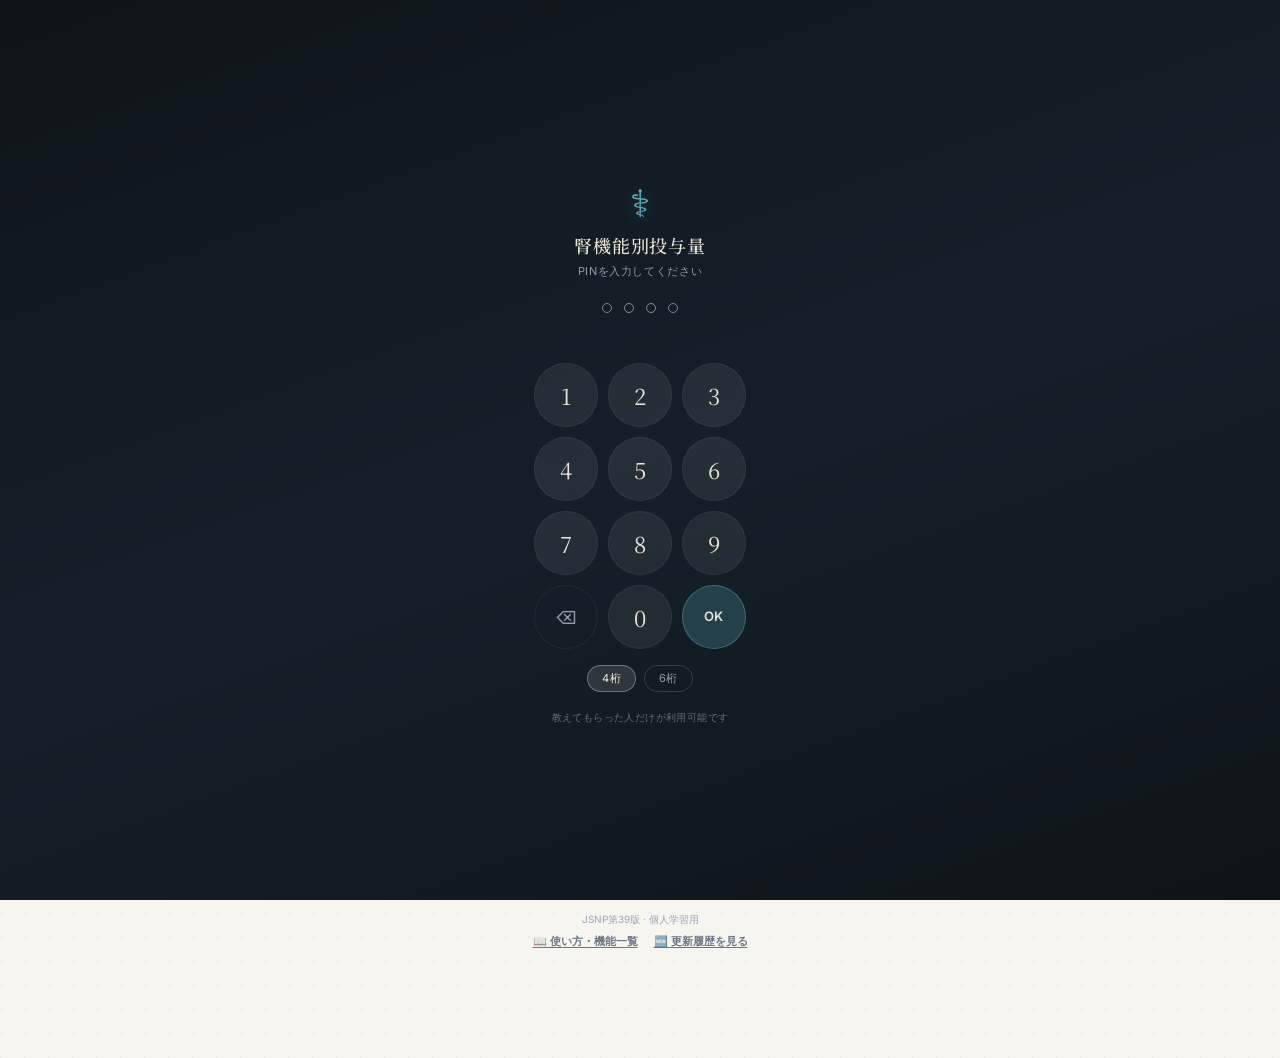
==== index.html @ df16baba "Add files via upload" ====
<!DOCTYPE html>
<html lang="ja">
<head>
<meta charset="UTF-8">
<meta name="viewport" content="width=device-width, initial-scale=1.0, viewport-fit=cover">
<meta name="robots" content="noindex, nofollow, noarchive">
<meta name="theme-color" content="#1e6b78">
<meta name="apple-mobile-web-app-capable" content="yes">
<meta name="apple-mobile-web-app-status-bar-style" content="default">
<meta name="apple-mobile-web-app-title" content="腎機能投与量">
<link rel="manifest" href="manifest.json">
<link rel="apple-touch-icon" href="icon-192.png">
<title>腎機能別投与量 — JSNP第39版</title>
<link rel="preconnect" href="https://fonts.googleapis.com">
<link rel="preconnect" href="https://fonts.gstatic.com" crossorigin>
<link href="https://fonts.googleapis.com/css2?family=Noto+Serif+JP:wght@500;600&family=Inter:wght@400;500;600;700&family=JetBrains+Mono:wght@500;600&display=swap" rel="stylesheet">
<style>
/* =============================================
   腎機能別投与量チェッカー
   "Clinical Precision" — 静謐さと情報密度の両立
   ============================================= */

/* ===== Design Tokens ===== */
:root {
  /* ベース色: ink-on-paper */
  --bg: #f7f5f0;          /* warm paper */
  --bg-elev: #ffffff;
  --bg-sunken: #efece5;
  --ink: #14181f;         /* near-black, slightly warm */
  --ink-2: #3a4250;
  --ink-3: #6c7686;
  --ink-4: #9aa3b1;
  --rule: #e3ddd0;        /* hairline */
  --rule-2: #d0c9b8;

  /* Brand: muted teal (medical, calm) */
  --brand: #1e6b78;
  --brand-2: #145660;
  --brand-soft: #e3eef0;
  --brand-tint: #f0f7f8;

  /* Status colors: clinical, color-blind safe */
  --ok: #2d6a4f;          /* deep green */
  --ok-bg: #e8f0eb;
  --ok-rule: #b5cdc0;

  --cau: #b8651c;         /* burnt amber */
  --cau-bg: #fbf0e1;
  --cau-rule: #e8c89b;

  --war: #a83232;         /* deep red */
  --war-bg: #f7e5e2;
  --war-rule: #e0a8a0;

  --proh: #6a1a1a;        /* oxblood */
  --proh-bg: #efd9d6;
  --proh-rule: #c98a82;

  --dial: #4a3470;        /* deep violet */
  --dial-bg: #ebe4f2;
  --dial-rule: #b9a8d2;

  /* Typography */
  --font-display: 'Noto Serif JP', 'Times New Roman', serif;
  --font-body: 'Inter', 'Hiragino Sans', 'Yu Gothic UI', system-ui, sans-serif;
  --font-mono: 'JetBrains Mono', 'SF Mono', Menlo, monospace;

  /* Geometry */
  --r-sm: 4px;
  --r: 6px;
  --r-lg: 10px;
  --shadow-1: 0 1px 0 rgba(20,24,31,.04), 0 1px 2px rgba(20,24,31,.06);
  --shadow-2: 0 2px 4px rgba(20,24,31,.06), 0 4px 12px rgba(20,24,31,.08);
  --shadow-pop: 0 8px 28px rgba(20,24,31,.18);

  /* Motion */
  --ease: cubic-bezier(.2,.7,.2,1);
}

/* ダークモード: 自動(OS追従) または手動(data-theme="dark") */
/* "Clinical Dark" - 深いネイビーベースに信頼感のあるシアンアクセント */
@media (prefers-color-scheme: dark) {
  :root:not([data-theme="light"]) {
    --bg: #0B1220;          /* 深いネイビー（集中できる背景） */
    --bg-elev: #121A2B;     /* カード背景 */
    --bg-sunken: #070D18;   /* より深い沈み込み */
    --ink: #E8ECF4;         /* 主要テキスト */
    --ink-2: #B8C0D0;       /* セカンダリテキスト */
    --ink-3: #6B7280;       /* ヒント・補足 */
    --ink-4: #4A5160;       /* 極弱テキスト */
    --rule: #1E2638;        /* 罫線 */
    --rule-2: #2A3447;      /* やや強い罫線 */

    /* アクセント: 信頼感のあるシアン */
    --brand: #00D4FF;
    --brand-2: #5EE0FF;
    --brand-soft: #0E3340;
    --brand-tint: #0B2230;

    /* ステータスカラー: スクショ準拠 */
    --ok: #34D399;          --ok-bg: #0F2820;     --ok-rule: #1F4A38;
    --cau: #F5A623;         --cau-bg: #2A1F0C;    --cau-rule: #5A3F18;
    --war: #FF6B6B;         --war-bg: #2A1316;    --war-rule: #5A2A2E;
    --proh: #FF4D4D;        --proh-bg: #2A0E11;   --proh-rule: #5A1F23;
    --dial: #A78BFA;        --dial-bg: #1F1A30;   --dial-rule: #3F3460;
  }
}
/* 手動ダークモード (OS設定を上書き) */
:root[data-theme="dark"] {
  --bg: #0B1220;
  --bg-elev: #121A2B;
  --bg-sunken: #070D18;
  --ink: #E8ECF4;
  --ink-2: #B8C0D0;
  --ink-3: #6B7280;
  --ink-4: #4A5160;
  --rule: #1E2638;
  --rule-2: #2A3447;
  --brand: #00D4FF;
  --brand-2: #5EE0FF;
  --brand-soft: #0E3340;
  --brand-tint: #0B2230;
  --ok: #34D399;          --ok-bg: #0F2820;     --ok-rule: #1F4A38;
  --cau: #F5A623;         --cau-bg: #2A1F0C;    --cau-rule: #5A3F18;
  --war: #FF6B6B;         --war-bg: #2A1316;    --war-rule: #5A2A2E;
  --proh: #FF4D4D;        --proh-bg: #2A0E11;   --proh-rule: #5A1F23;
  --dial: #A78BFA;        --dial-bg: #1F1A30;   --dial-rule: #3F3460;
}

/* ===== Reset + Base ===== */
*, *::before, *::after { box-sizing: border-box; }
* { margin: 0; padding: 0; }

html, body {
  background: var(--bg);
  color: var(--ink);
  font-family: var(--font-body);
  font-size: 14px;
  line-height: 1.5;
  font-feature-settings: 'palt' 1, 'kern' 1, 'liga' 1;
  -webkit-font-smoothing: antialiased;
  -moz-osx-font-smoothing: grayscale;
}

body {
  min-height: 100vh;
  /* subtle paper texture */
  background-image:
    radial-gradient(circle at 1px 1px, rgba(20,24,31,.03) 1px, transparent 0);
  background-size: 24px 24px;
}

button, input, select, textarea {
  font: inherit;
  color: inherit;
}

button { cursor: pointer; background: none; border: none; }

input[type=number]::-webkit-outer-spin-button,
input[type=number]::-webkit-inner-spin-button { -webkit-appearance: none; margin: 0; }
input[type=number] { -moz-appearance: textfield; }

::selection { background: var(--brand); color: #fff; }

/* ===== Layout ===== */
.app {
  max-width: 720px;
  margin: 0 auto;
  padding: 0 16px 80px;
}

/* ===== Usage stats ===== */
.usage-content {
  display: flex;
  flex-direction: column;
  gap: 12px;
}
.usage-intro {
  font-size: 13px;
  color: var(--ink-2);
  line-height: 1.6;
}
.usage-privacy {
  background: var(--brand-tint);
  border: 1px solid var(--brand-soft);
  border-radius: var(--r);
  padding: 10px 14px;
  font-size: 12px;
  color: var(--ink-2);
  line-height: 1.6;
}
.usage-privacy strong {
  display: block;
  font-size: 12px;
  color: var(--brand-2);
  margin-bottom: 4px;
}
.usage-privacy ul {
  margin: 0;
  padding-left: 18px;
}
.usage-privacy li {
  margin: 1px 0;
}
.usage-stats {
  display: grid;
  grid-template-columns: repeat(3, 1fr);
  gap: 8px;
  background: var(--bg-sunken);
  border-radius: var(--r);
  padding: 10px;
}
.usage-stat {
  text-align: center;
}
.usage-stat-num {
  font-family: var(--font-display);
  font-size: 22px;
  font-weight: 600;
  color: var(--brand);
  font-variant-numeric: tabular-nums;
}
.usage-stat-lb {
  font-size: 10px;
  color: var(--ink-3);
  letter-spacing: 0.04em;
  text-transform: uppercase;
  margin-top: 2px;
}
.usage-section-title {
  font-size: 11px;
  font-weight: 600;
  letter-spacing: 0.06em;
  text-transform: uppercase;
  color: var(--ink-3);
  margin-top: 4px;
  margin-bottom: 4px;
}
.usage-list {
  display: flex;
  flex-direction: column;
  gap: 4px;
}
.usage-item {
  display: flex;
  align-items: center;
  gap: 10px;
  padding: 7px 10px;
  background: var(--bg-elev);
  border: 1px solid var(--rule);
  border-radius: var(--r-sm);
  cursor: pointer;
  transition: background .12s;
}
.usage-item:hover { background: var(--brand-tint); }
.usage-rank {
  font-family: var(--font-mono);
  font-size: 11px;
  font-weight: 700;
  color: var(--ink-3);
  width: 18px;
  text-align: right;
}
.usage-bar-wrap { flex: 1; min-width: 0; }
.usage-name {
  font-size: 12.5px;
  font-weight: 600;
  color: var(--ink);
}
.usage-bar {
  margin-top: 3px;
  height: 4px;
  background: var(--bg-sunken);
  border-radius: 2px;
  overflow: hidden;
}
.usage-bar-fill {
  height: 100%;
  background: var(--brand);
  border-radius: 2px;
  transition: width .3s var(--ease);
}
.usage-count {
  font-family: var(--font-mono);
  font-variant-numeric: tabular-nums;
  font-size: 11.5px;
  font-weight: 700;
  color: var(--brand);
  min-width: 24px;
  text-align: right;
}
.usage-actions {
  display: flex;
  gap: 8px;
  margin-top: 8px;
}

/* ===== Initial splash (PWA起動時の白フラッシュ防止) ===== */
.splash {
  position: fixed; inset: 0;
  z-index: 8000;
  background: var(--bg);
  display: flex;
  align-items: center;
  justify-content: center;
  opacity: 1;
  transition: opacity .4s ease, visibility 0s linear .4s;
}
.splash[data-hidden="true"] {
  opacity: 0;
  visibility: hidden;
  pointer-events: none;
}
.splash-mark {
  width: 56px; height: 56px;
  border-radius: 50%;
  background: var(--brand);
  position: relative;
  animation: splashPulse 1.2s ease-in-out infinite;
}
.splash-mark::before, .splash-mark::after {
  content: '';
  position: absolute;
  background: #fff;
  border-radius: 4px;
}
.splash-mark::before {
  width: 6px; height: 28px;
  top: 14px; left: 25px;
}
.splash-mark::after {
  width: 28px; height: 6px;
  top: 25px; left: 14px;
}
@keyframes splashPulse {
  0%, 100% { transform: scale(1); opacity: .9; }
  50% { transform: scale(1.06); opacity: 1; }
}

/* ===== PIN Lock Screen ===== */
.pin-overlay {
  position: fixed; inset: 0;
  z-index: 9999;
  display: none;
  align-items: center;
  justify-content: center;
  padding: 20px;
  background: linear-gradient(160deg, #0d1419 0%, #142028 50%, #0d1419 100%);
}

.pin-overlay[style*="flex"] { display: flex !important; }

.pin-card {
  width: 100%;
  max-width: 360px;
  display: flex;
  flex-direction: column;
  align-items: center;
  gap: 0;
  padding: 28px 20px 20px;
}

.pin-mark {
  font-size: 38px;
  color: #5dadbb;
  margin-bottom: 10px;
  line-height: 1;
  filter: drop-shadow(0 2px 8px rgba(93,173,187,.3));
}

.pin-title {
  font-family: 'Noto Serif JP', serif;
  font-size: 18px;
  font-weight: 500;
  color: #ebe6da;
  letter-spacing: 0.04em;
  margin: 0;
}

.pin-sub {
  font-size: 11px;
  color: #8e9ca5;
  letter-spacing: 0.06em;
  margin: 4px 0 24px;
  text-align: center;
}

.pin-dots {
  display: flex;
  gap: 12px;
  margin-bottom: 16px;
  min-height: 14px;
}
.pin-dot {
  width: 10px;
  height: 10px;
  border-radius: 50%;
  border: 1.5px solid rgba(255,255,255,.45);
  background: transparent;
  transition: background .12s, border-color .12s;
}
.pin-dot.filled {
  background: #5dadbb;
  border-color: #5dadbb;
  box-shadow: 0 0 6px rgba(93,173,187,.5);
}

.pin-err {
  color: #e08070;
  font-size: 11px;
  height: 16px;
  margin-bottom: 14px;
  text-align: center;
  letter-spacing: 0.02em;
}

.pin-keypad {
  display: grid;
  grid-template-columns: repeat(3, 64px);
  gap: 10px;
  margin-bottom: 16px;
}
.pin-key {
  width: 64px;
  height: 64px;
  border-radius: 50%;
  background: rgba(255,255,255,.07);
  color: #ebe6da;
  font-family: 'Noto Serif JP', serif;
  font-size: 22px;
  font-weight: 400;
  border: 1px solid rgba(255,255,255,.06);
  transition: all .1s ease;
  -webkit-tap-highlight-color: transparent;
  cursor: pointer;
}
.pin-key:hover { background: rgba(255,255,255,.12); }
.pin-key:active {
  background: rgba(93,173,187,.3);
  transform: scale(.94);
}
.pin-key--util {
  font-family: 'Inter', system-ui;
  font-size: 18px;
  background: transparent;
  color: #8e9ca5;
}
.pin-key--ok {
  font-family: 'Inter', system-ui;
  font-size: 13px;
  font-weight: 600;
  letter-spacing: 0.06em;
  background: rgba(93,173,187,.25);
  color: #ebe6da;
  border-color: rgba(93,173,187,.4);
}
.pin-key--ok:hover { background: rgba(93,173,187,.4); }

.pin-len-row {
  display: flex;
  gap: 8px;
  margin-bottom: 18px;
}
.pin-len-btn {
  background: transparent;
  border: 1px solid rgba(255,255,255,.15);
  color: #8e9ca5;
  font-size: 11px;
  padding: 4px 14px;
  border-radius: 99px;
  cursor: pointer;
  transition: all .12s;
  letter-spacing: 0.04em;
}
.pin-len-btn[data-active="true"] {
  background: rgba(255,255,255,.12);
  color: #ebe6da;
  border-color: rgba(255,255,255,.3);
}

.pin-hint {
  font-size: 10px;
  color: #62707a;
  text-align: center;
  letter-spacing: 0.04em;
  margin: 0;
}

@keyframes pinShake {
  0%,100% { transform: translateX(0); }
  20%,60% { transform: translateX(-7px); }
  40%,80% { transform: translateX(7px); }
}
.pin-dots.shake { animation: pinShake .4s ease; }

/* ===== Header ===== */
.app-header {
  position: sticky; top: 0; z-index: 100;
  background: var(--bg);
  border-bottom: 1px solid var(--rule);
  padding: 14px 16px 12px;
  margin-bottom: 0;
  backdrop-filter: saturate(1.2) blur(8px);
  -webkit-backdrop-filter: saturate(1.2) blur(8px);
  background: color-mix(in srgb, var(--bg) 85%, transparent);
}
.app-header-inner {
  max-width: 720px; margin: 0 auto;
  display: flex; align-items: baseline; justify-content: space-between;
  gap: 12px; flex-wrap: wrap;
}
.app-title {
  font-family: var(--font-display);
  font-weight: 600;
  font-size: 17px;
  letter-spacing: 0.01em;
  color: var(--ink);
  display: flex; align-items: baseline; gap: 8px;
}
.app-title::before {
  content: '';
  display: inline-block;
  width: 6px; height: 6px;
  background: var(--brand);
  border-radius: 50%;
  align-self: center;
  flex-shrink: 0;
}
.app-meta {
  font-size: 11px;
  color: var(--ink-3);
  font-variant-numeric: tabular-nums;
  letter-spacing: 0.02em;
}

/* ===== Header tools (theme, menu) ===== */
.header-tools {
  display: flex;
  align-items: center;
  gap: 6px;
}
.tool-btn {
  width: 32px;
  height: 32px;
  border-radius: 50%;
  background: transparent;
  border: 1px solid var(--rule-2);
  color: var(--ink-2);
  font-size: 14px;
  display: flex;
  align-items: center;
  justify-content: center;
  cursor: pointer;
  transition: all .15s var(--ease);
  font-feature-settings: 'liga' 0;
}
.tool-btn:hover {
  background: var(--bg-elev);
  border-color: var(--ink-3);
  color: var(--ink);
}
.tool-btn[aria-label]::after {
  content: attr(data-label);
  position: absolute;
  bottom: -22px;
  background: var(--ink);
  color: var(--bg);
  font-size: 10px;
  padding: 2px 6px;
  border-radius: 3px;
  white-space: nowrap;
  opacity: 0;
  pointer-events: none;
  transition: opacity .15s;
}

/* ===== Section ===== */
section { margin-top: 16px; }
.section-label {
  font-size: 10px;
  font-weight: 600;
  letter-spacing: 0.14em;
  color: var(--ink-3);
  text-transform: uppercase;
  margin-bottom: 8px;
  display: flex; align-items: center; gap: 8px;
  justify-content: space-between;
}
.section-label > span:first-child {
  display: flex; align-items: center; gap: 8px;
}
.section-label > span:first-child::before {
  content: '';
  flex-shrink: 0;
  display: inline-block;
  width: 14px; height: 1px;
  background: var(--ink-3);
}

/* 単純な span ではなく直接テキストを表示する section-label への対応 */
.section-label::before {
  content: '';
  flex-shrink: 0;
  display: inline-block;
  width: 14px; height: 1px;
  background: var(--ink-3);
}

/* 「複数まとめて選択」ボタン (section-label内) */
.bulk-btn {
  margin-left: auto;
  font-size: 11px;
  font-weight: 500;
  color: var(--brand-2);
  background: var(--brand-tint);
  border: 1px solid var(--brand-soft);
  padding: 4px 12px;
  border-radius: 99px;
  letter-spacing: 0.02em;
  cursor: pointer;
  transition: all .12s;
  text-transform: none;
}
.bulk-btn:hover {
  background: var(--brand-soft);
  border-color: var(--brand);
}
/* span を入れた場合は wrapper の擬似要素を使うので親の擬似要素を抑制 */
.section-label:has(> span)::before {
  display: none;
}

.bulk-btn {
  font-size: 10px;
  font-weight: 600;
  letter-spacing: 0.04em;
  color: var(--brand);
  padding: 4px 10px;
  border: 1px solid var(--brand);
  border-radius: 99px;
  background: transparent;
  cursor: pointer;
  text-transform: none;
  transition: all .12s;
}
.bulk-btn:hover {
  background: var(--brand);
  color: var(--bg-elev);
}

/* ===== Bulk match modal content ===== */
.bulk-content { display: flex; flex-direction: column; gap: 12px; }
.bulk-textarea {
  width: 100%;
  min-height: 120px;
  padding: 10px 12px;
  background: var(--bg-elev);
  border: 1.5px solid var(--rule-2);
  border-radius: var(--r);
  font-size: 16px;
  font-family: var(--font-body);
  color: var(--ink);
  resize: vertical;
  line-height: 1.6;
}
.bulk-textarea:focus {
  outline: none;
  border-color: var(--brand);
  box-shadow: 0 0 0 3px var(--brand-soft);
}
.bulk-hint {
  font-size: 11px;
  color: var(--ink-3);
  line-height: 1.5;
}
.bulk-result {
  display: flex; flex-direction: column; gap: 8px;
}
.bulk-section-title {
  font-size: 10px;
  font-weight: 600;
  letter-spacing: 0.06em;
  text-transform: uppercase;
  margin-bottom: 4px;
}
.bulk-matched-list, .bulk-unmatched-list {
  display: flex; flex-wrap: wrap; gap: 6px;
}
.bulk-match-chip {
  display: inline-flex; align-items: center; gap: 6px;
  padding: 4px 10px;
  border-radius: 99px;
  font-size: 12px;
  background: var(--ok-bg);
  color: var(--ok);
  border: 1px solid var(--ok-rule);
}
.bulk-match-chip-source {
  font-size: 9.5px;
  opacity: .6;
  margin-left: 4px;
  font-style: italic;
}
.bulk-unmatch-chip {
  padding: 4px 10px;
  font-size: 12px;
  background: var(--war-bg);
  color: var(--war);
  border: 1px solid var(--war-rule);
  border-radius: 99px;
}

/* Ambiguous (複数候補) */
.bulk-ambiguous-list {
  display: flex;
  flex-direction: column;
  gap: 8px;
}
.bulk-ambig-item {
  background: var(--cau-bg);
  border: 1px solid var(--cau-rule);
  border-radius: var(--r);
  padding: 8px 10px;
}
.bulk-ambig-source {
  font-size: 11px;
  font-weight: 600;
  color: var(--cau);
  margin-bottom: 6px;
  letter-spacing: 0.02em;
}
.bulk-ambig-options {
  display: flex;
  flex-wrap: wrap;
  gap: 5px;
}
.bulk-ambig-btn {
  padding: 4px 10px;
  font-size: 11.5px;
  background: var(--bg-elev);
  border: 1px solid var(--rule-2);
  border-radius: 99px;
  color: var(--ink);
  cursor: pointer;
  transition: all .12s;
  font-weight: 500;
}
.bulk-ambig-btn:hover {
  border-color: var(--brand);
  color: var(--brand);
}
.bulk-ambig-btn.is-active {
  background: var(--brand);
  color: var(--bg-elev);
  border-color: var(--brand);
  font-weight: 600;
}
.bulk-ambig-skip {
  color: var(--ink-3);
  font-style: italic;
}
.bulk-actions {
  display: flex; gap: 8px;
  margin-top: 8px;
  flex-wrap: wrap;
}
.bulk-action-btn {
  flex: 1;
  min-width: 100px;
  padding: 9px 12px;
  font-size: 12px;
  font-weight: 600;
  border-radius: 99px;
  cursor: pointer;
  letter-spacing: 0.04em;
  border: 1px solid;
  transition: all .12s;
}
.bulk-action-btn--primary {
  background: var(--brand);
  border-color: var(--brand);
  color: var(--bg-elev);
}
.bulk-action-btn--primary:hover { background: var(--brand-2); }
.bulk-action-btn--primary:disabled {
  opacity: .4; cursor: not-allowed;
}
.bulk-action-btn--secondary {
  background: transparent;
  border-color: var(--rule-2);
  color: var(--ink-2);
}
.bulk-action-btn--secondary:hover {
  border-color: var(--ink); color: var(--ink);
}

/* ===== Card ===== */
.card {
  background: var(--bg-elev);
  border: 1px solid var(--rule);
  border-radius: var(--r-lg);
  box-shadow: var(--shadow-1);
}

/* ===== Input panel ===== */
.input-panel { padding: 0; }
.input-tabs {
  display: flex;
  border-bottom: 1px solid var(--rule);
}
.input-tab {
  flex: 1;
  padding: 11px 12px;
  font-size: 12px;
  font-weight: 500;
  color: var(--ink-3);
  border-bottom: 2px solid transparent;
  transition: color .15s var(--ease), border-color .15s var(--ease);
  letter-spacing: 0.02em;
}
.input-tab[aria-selected="true"] {
  color: var(--brand);
  border-bottom-color: var(--brand);
  font-weight: 600;
}
.input-body { padding: 14px 14px 12px; }

.field-grid {
  display: grid;
  grid-template-columns: repeat(3, 1fr);
  gap: 8px 10px;
}
.field-grid--2 { grid-template-columns: 1fr 1fr; }

.field { display: flex; flex-direction: column; gap: 4px; }
.field-label {
  font-size: 10px;
  font-weight: 600;
  letter-spacing: 0.06em;
  color: var(--ink-3);
  text-transform: uppercase;
}
.field-input, .field-select {
  width: 100%;
  padding: 9px 10px;
  background: var(--bg-elev);
  border: 1px solid var(--rule-2);
  border-radius: var(--r);
  font-size: 16px;
  font-variant-numeric: tabular-nums;
  font-family: var(--font-mono);
  color: var(--ink);
  transition: border-color .15s var(--ease), box-shadow .15s var(--ease);
}
.field-select { font-family: var(--font-body); font-size: 16px; }
.field-input:focus, .field-select:focus {
  outline: none;
  border-color: var(--brand);
  box-shadow: 0 0 0 3px var(--brand-soft);
}
.field-input:invalid:not(:placeholder-shown) {
  border-color: var(--war-rule);
}
.field-error {
  font-size: 10px;
  color: var(--war);
  margin-top: 2px;
  font-variant-numeric: tabular-nums;
}

/* Formula picker */
.formula-row {
  display: flex; gap: 6px;
  margin-top: 10px;
}
.formula-btn {
  flex: 1;
  padding: 7px 8px;
  font-size: 11px;
  font-weight: 500;
  color: var(--ink-3);
  border: 1px solid var(--rule-2);
  border-radius: var(--r);
  background: var(--bg-elev);
  transition: all .15s var(--ease);
  letter-spacing: 0.02em;
}
.formula-btn[aria-selected="true"] {
  background: var(--ink);
  border-color: var(--ink);
  color: var(--bg-elev);
  font-weight: 600;
}

.reset-btn {
  width: 100%;
  margin-top: 10px;
  padding: 7px;
  font-size: 11px;
  color: var(--ink-3);
  border: 1px dashed var(--rule-2);
  border-radius: var(--r);
  background: transparent;
  transition: color .15s, border-color .15s;
  letter-spacing: 0.04em;
}
.reset-btn:hover { color: var(--ink); border-color: var(--ink-3); }

/* ===== Result display ===== */
.result-grid {
  display: grid;
  grid-template-columns: 1fr 1fr;
  gap: 10px;
  margin-top: 14px;
}
.result-cell {
  border: 1px solid var(--rule);
  border-radius: var(--r-lg);
  padding: 12px 14px;
  background: var(--bg-elev);
  position: relative;
  overflow: hidden;
}
.result-cell--egfr { border-left: 3px solid var(--brand); }
.result-cell--ccr  { border-left: 3px solid var(--ok); }

.result-label {
  font-size: 10px;
  font-weight: 600;
  letter-spacing: 0.1em;
  color: var(--ink-3);
  text-transform: uppercase;
  display: flex; align-items: baseline; justify-content: space-between;
  gap: 8px;
}
.result-formula {
  font-size: 9px;
  font-weight: 400;
  color: var(--ink-4);
  letter-spacing: 0;
  text-transform: none;
  font-variant: small-caps;
}
.result-value {
  font-family: var(--font-display);
  font-size: 36px;
  font-weight: 500;
  color: var(--ink);
  line-height: 1.05;
  margin-top: 4px;
  font-variant-numeric: tabular-nums;
  font-feature-settings: 'tnum' 1;
}
.result-unit {
  font-size: 10px;
  color: var(--ink-3);
  font-variant-numeric: tabular-nums;
  margin-top: 1px;
}
.result-stage {
  display: inline-block;
  margin-top: 6px;
  padding: 2px 8px;
  font-size: 11px;
  font-weight: 600;
  letter-spacing: 0.04em;
  background: var(--ink);
  color: var(--bg-elev);
  border-radius: 99px;
}
.result-cell--egfr .result-stage { background: var(--brand); }
.result-cell--ccr  .result-stage { background: var(--ok); }
.result-individualized {
  font-size: 10px;
  color: var(--ink-2);
  margin-top: 6px;
  border-top: 1px dashed var(--rule);
  padding-top: 4px;
}
.result-individualized strong {
  font-family: var(--font-mono);
  font-weight: 600;
  font-variant-numeric: tabular-nums;
}

.result-note {
  font-size: 10px;
  color: var(--ink-3);
  margin-top: 8px;
  padding: 6px 8px;
  background: var(--bg-sunken);
  border-radius: var(--r-sm);
  line-height: 1.5;
}

/* ===== Status bar (sticky summary) ===== */
.status-bar {
  position: sticky;
  top: 56px;
  z-index: 90;
  background: var(--ink);
  color: var(--bg-elev);
  border-radius: var(--r-lg);
  border: 1px solid transparent;
  padding: 10px 14px;
  margin: 12px 0;
  display: flex; align-items: center; justify-content: space-between;
  gap: 12px;
  box-shadow: var(--shadow-2);
}

/* ステータスバー：ダークでは --ink が明色になり白帯化するため、独自に指定 */
@media (prefers-color-scheme: dark) {
  :root:not([data-theme="light"]) .status-bar {
    background: var(--bg-elev);
    color: var(--ink);
    border-color: var(--rule-2);
    box-shadow: 0 4px 20px rgba(0, 0, 0, .35);
  }
  :root:not([data-theme="light"]) .status-num { color: var(--brand); }
  :root:not([data-theme="light"]) .status-stage {
    background: var(--brand-soft);
    color: var(--brand-2);
  }
}
:root[data-theme="dark"] .status-bar {
  background: var(--bg-elev);
  color: var(--ink);
  border-color: var(--rule-2);
  box-shadow: 0 4px 20px rgba(0, 0, 0, .35);
}
:root[data-theme="dark"] .status-num { color: var(--brand); }
:root[data-theme="dark"] .status-stage {
  background: var(--brand-soft);
  color: var(--brand-2);
}

.status-bar[hidden] { display: none; }
.status-values { display: flex; gap: 18px; align-items: baseline; }
.status-cell { display: flex; flex-direction: column; gap: 2px; }
.status-label {
  font-size: 9px;
  letter-spacing: 0.1em;
  text-transform: uppercase;
  opacity: .65;
}
.status-num {
  font-family: var(--font-display);
  font-size: 22px;
  font-weight: 500;
  font-variant-numeric: tabular-nums;
  line-height: 1;
}
.status-num--sm { font-size: 16px; opacity: .92; }
.status-stage {
  background: rgba(255,255,255,.16);
  padding: 4px 10px;
  border-radius: 99px;
  font-size: 11px;
  font-weight: 600;
  letter-spacing: 0.04em;
}

/* ===== Selection bar ===== */
.selection-bar {
  background: var(--brand-tint);
  border: 1px solid var(--brand-soft);
  border-radius: var(--r-lg);
  padding: 10px 12px;
  margin: 12px 0;
}
.selection-bar[hidden] { display: none; }
.selection-head {
  display: flex; align-items: center; justify-content: space-between;
  margin-bottom: 8px;
}
.selection-title {
  font-size: 11px;
  font-weight: 600;
  letter-spacing: 0.06em;
  text-transform: uppercase;
  color: var(--brand-2);
}
.selection-count {
  font-family: var(--font-mono);
  font-variant-numeric: tabular-nums;
  font-size: 11px;
  font-weight: 400;
  opacity: .7;
}
.btn-clear {
  font-size: 11px;
  color: var(--ink-3);
  padding: 3px 10px;
  border: 1px solid var(--rule-2);
  border-radius: 99px;
  transition: all .15s;
}
.btn-clear:hover { border-color: var(--ink); color: var(--ink); }

/* 選択中のステータス別集計 (#17) */
.sel-summary {
  display: flex;
  flex-wrap: wrap;
  gap: 5px;
  margin-bottom: 8px;
  padding: 6px 8px;
  background: var(--bg-elev);
  border: 1px solid var(--brand-soft);
  border-radius: var(--r);
}
.sel-summary[hidden] { display: none; }
.sel-summary-item {
  font-size: 10.5px;
  padding: 2px 8px;
}
.chips {
  display: flex; flex-wrap: wrap; gap: 6px;
}
.chip {
  display: inline-flex; align-items: center; gap: 6px;
  padding: 5px 10px 5px 12px;
  background: var(--bg-elev);
  border: 1px solid var(--brand-soft);
  border-radius: 99px;
  font-size: 12px;
  color: var(--brand-2);
  font-weight: 500;
  transition: all .15s;
}
.chip:hover { background: var(--brand-soft); }
.chip-x {
  font-size: 14px; line-height: 1;
  color: var(--ink-3);
  margin-left: 2px;
}

/* ===== Search ===== */
.search-wrap {
  position: sticky; top: 56px;
  z-index: 80;
  margin: 14px 0 12px;
  /* sticky時に背景透ける問題対策: 背景色を確保 */
  background: var(--bg);
  padding: 6px 0;
}
.search-bar {
  position: relative;
}
.search-icon {
  position: absolute;
  left: 16px; top: 50%;
  transform: translateY(-50%);
  color: var(--ink-2);
  pointer-events: none;
  font-size: 16px;
  font-weight: 700;
}
.search-input {
  width: 100%;
  padding: 12px 40px 12px 42px;
  background: var(--bg-elev);
  border: 1.5px solid var(--ink-3);
  border-radius: 99px;
  font-size: 16px;
  font-weight: 500;
  color: var(--ink);
  box-shadow: 0 1px 3px rgba(20,24,31,.08);
  transition: all .15s var(--ease);
}
.search-input::placeholder {
  color: var(--ink-3);
  font-weight: 400;
}
.search-input:hover {
  border-color: var(--ink-2);
}
.search-input:focus {
  outline: none;
  border-color: var(--brand);
  border-width: 2px;
  padding: 11.5px 39.5px 11.5px 41.5px;
  box-shadow: 0 0 0 4px var(--brand-soft), 0 1px 3px rgba(20,24,31,.08);
}
.search-clear {
  position: absolute;
  right: 12px; top: 50%;
  transform: translateY(-50%);
  width: 24px; height: 24px;
  border-radius: 50%;
  background: var(--ink-3);
  color: #fff;
  display: none;
  align-items: center; justify-content: center;
  font-size: 12px;
  font-weight: 700;
  line-height: 1;
  cursor: pointer;
  transition: background .12s;
}
.search-clear:hover {
  background: var(--ink);
}
.search-clear[data-visible="true"] { display: flex; }

.suggest-list {
  position: absolute;
  top: 100%; left: 0; right: 0;
  margin-top: 4px;
  background: var(--bg-elev);
  border: 1px solid var(--rule);
  border-radius: var(--r-lg);
  box-shadow: var(--shadow-pop);
  max-height: 320px;
  overflow-y: auto;
  z-index: 100;
  display: none;
}
.suggest-list[data-visible="true"] { display: block; }
.suggest-hint {
  padding: 8px 14px;
  font-size: 10px;
  color: var(--ink-3);
  background: var(--bg-sunken);
  letter-spacing: 0.04em;
  text-transform: uppercase;
  border-bottom: 1px solid var(--rule);
}
.suggest-item {
  padding: 10px 14px;
  border-bottom: 1px solid var(--rule);
  display: flex; align-items: center; justify-content: space-between;
  gap: 10px;
  cursor: pointer;
  transition: background .12s;
}
.suggest-item:last-child { border-bottom: none; }
.suggest-item:hover, .suggest-item:focus-visible {
  background: var(--brand-tint);
  outline: none;
}
.suggest-item-main { flex: 1; min-width: 0; }
.suggest-name {
  font-size: 14px;
  font-weight: 600;
  color: var(--ink);
}
.suggest-meta {
  font-size: 10px;
  color: var(--ink-3);
  margin-top: 2px;
  white-space: nowrap; overflow: hidden; text-overflow: ellipsis;
}
.suggest-cat-dot {
  width: 8px;
  height: 8px;
  border-radius: 50%;
  flex-shrink: 0;
  margin-top: 7px;
  margin-left: 0;
  align-self: flex-start;
}
.suggest-item[aria-selected="true"]::before {
  content: '✓';
  color: var(--brand);
  font-weight: 700;
  margin-right: 4px;
}

/* ===== Legend ===== */
.legend {
  background: var(--bg-elev);
  border: 1px solid var(--rule);
  border-radius: var(--r-lg);
  padding: 9px 12px;
  margin-bottom: 12px;
  display: flex; flex-wrap: wrap;
  gap: 4px 12px;
  align-items: center;
}
.legend-label {
  font-size: 10px;
  font-weight: 600;
  letter-spacing: 0.08em;
  text-transform: uppercase;
  color: var(--ink-3);
  margin-right: 6px;
}
.legend-item {
  display: flex; align-items: center; gap: 5px;
  font-size: 10px;
  color: var(--ink-2);
}
.legend-dot {
  width: 9px; height: 9px;
  border-radius: 2px;
  flex-shrink: 0;
  border: 1px solid;
}
.legend-dot--ok    { background: var(--ok-bg);   border-color: var(--ok); }
.legend-dot--cau   { background: var(--cau-bg);  border-color: var(--cau); }
.legend-dot--war   { background: var(--war-bg);  border-color: var(--war); }
.legend-dot--proh  { background: var(--proh-bg); border-color: var(--proh); }
.legend-dot--dial  { background: var(--dial-bg); border-color: var(--dial); }

/* ===== Status badge ===== */
.badge {
  display: inline-block;
  padding: 3px 8px;
  font-size: 11px;
  font-weight: 600;
  border-radius: 4px;
  letter-spacing: 0.02em;
  white-space: nowrap;
  border: 1px solid;
  font-variant-numeric: tabular-nums;
  line-height: 1.3;
}
.b-ok    { background: var(--ok-bg);   color: var(--ok);   border-color: var(--ok-rule); }
.b-cau   { background: var(--cau-bg);  color: var(--cau);  border-color: var(--cau-rule); }
.b-war   { background: var(--war-bg);  color: var(--war);  border-color: var(--war-rule); }
.b-proh  { background: var(--proh-bg); color: var(--proh); border-color: var(--proh-rule); }
.b-dial  { background: var(--dial-bg); color: var(--dial); border-color: var(--dial-rule); }
.b-none  { background: var(--bg-sunken); color: var(--ink-3); border-color: var(--rule-2); }

/* Status icon (アクセシビリティ: 色覚異常対応) */
.badge::before {
  display: inline-block;
  margin-right: 4px;
  font-weight: 700;
  font-family: var(--font-mono);
  font-size: 10px;
  letter-spacing: 0;
  opacity: .7;
}
.b-ok::before    { content: '●'; }
.b-cau::before   { content: '◐'; }
.b-war::before   { content: '▲'; }
.b-proh::before  { content: '✕'; }
.b-dial::before  { content: '◆'; }
.b-none::before  { content: '–'; opacity: .4; }

/* metric tag */
.mtag {
  display: inline-block;
  font-size: 9px;
  font-weight: 700;
  letter-spacing: 0.04em;
  padding: 1px 5px;
  border-radius: 3px;
  vertical-align: middle;
  margin-left: 6px;
  font-variant: small-caps;
}
.mtag-e { background: var(--brand-soft); color: var(--brand); }
.mtag-c { background: var(--ok-bg);      color: var(--ok); }

/* ===== Comparison table ===== */
.compare-panel {
  background: var(--bg-elev);
  border: 1px solid var(--rule);
  border-radius: var(--r-lg);
  margin-bottom: 14px;
  overflow: hidden;
  box-shadow: var(--shadow-1);
}
.compare-panel[hidden] { display: none; }
.compare-head {
  background: var(--brand);
  color: #fff;
  padding: 10px 14px;
  display: flex; align-items: baseline; justify-content: space-between;
  gap: 8px;
}
/* ダークモードではアクセントが明色になるため文字を暗く */
@media (prefers-color-scheme: dark) {
  :root:not([data-theme="light"]) .compare-head { color: #04121a; }
}
:root[data-theme="dark"] .compare-head { color: #04121a; }
.compare-title {
  font-family: var(--font-display);
  font-size: 14px;
  font-weight: 500;
  letter-spacing: 0.02em;
}
.compare-hint {
  font-size: 10px;
  opacity: .6;
  font-weight: 400;
}
.compare-scroll {
  overflow-x: auto;
  -webkit-overflow-scrolling: touch;
  scrollbar-width: thin;
}
.compare-table {
  width: 100%;
  min-width: 360px;
  border-collapse: collapse;
  font-size: 11px;
}
.compare-table thead th {
  background: var(--bg-sunken);
  color: var(--ink);
  padding: 8px 8px 10px;
  border: 1px solid var(--rule);
  border-top: none;
  font-weight: 600;
  font-size: 10px;
  white-space: nowrap;
  vertical-align: top;
  position: sticky; top: 0;
  z-index: 1;
}
.compare-table thead th:first-child { width: 80px; }
.drug-th-name {
  font-size: 12px;
  font-weight: 700;
  color: var(--brand-2);
  line-height: 1.25;
  cursor: pointer;
  text-decoration: underline dotted var(--brand-2);
  text-underline-offset: 3px;
}
.drug-th-brand {
  font-size: 10px;
  font-weight: 500;
  color: var(--ink-2);
  margin-top: 2px;
  line-height: 1.3;
  letter-spacing: 0;
  font-feature-settings: 'palt' 1;
  /* 併売は折返し可、ただし「・」前後では切らない */
  word-break: keep-all;
  overflow-wrap: break-word;
}
.drug-th-cls {
  font-size: 9px;
  font-weight: 400;
  color: var(--ink-3);
  margin-top: 2px;
  letter-spacing: 0;
}
.drug-th-actions {
  margin-top: 4px;
  display: flex; gap: 4px; justify-content: center;
}
.drug-th-action {
  font-size: 9px;
  color: var(--ink-3);
  padding: 1px 6px;
  border: 1px solid var(--rule-2);
  border-radius: 99px;
  cursor: pointer;
  transition: all .12s;
}
.drug-th-action:hover { color: var(--war); border-color: var(--war-rule); }

.compare-table tbody td {
  padding: 6px 7px;
  border: 1px solid var(--rule);
  text-align: center;
  vertical-align: middle;
  transition: background-color .25s var(--ease), box-shadow .25s var(--ease);
}
.compare-table tbody td:first-child {
  font-weight: 600;
  font-family: var(--font-mono);
  font-variant-numeric: tabular-nums;
  text-align: left;
  background: var(--bg-sunken);
  font-size: 11px;
  white-space: nowrap;
  letter-spacing: 0;
}
.compare-table tbody tr.is-current td {
  background: #e0ecfa;
  box-shadow: inset 0 1.5px 0 #1e3a8a, inset 0 -1.5px 0 #1e3a8a;
  font-weight: 600;
}
.compare-table tbody tr.is-current td:first-child {
  background: #1e3a8a;
  color: #fff;
  box-shadow: inset 0 1.5px 0 #15296b, inset 0 -1.5px 0 #15296b;
  letter-spacing: 0.04em;
}
.compare-table tbody tr.is-current td:first-child::before {
  content: '▶ ';
  font-size: 10px;
  font-weight: 700;
}
/* バッジ自体は色を変えず、わずかに浮かせる */
.compare-table tbody tr.is-current .badge {
  box-shadow: 0 1px 2px rgba(0,0,0,.1);
}

@media (prefers-color-scheme: dark) {
  :root:not([data-theme="light"]) .compare-table tbody tr.is-current td {
    background: #1a2540;
    box-shadow: inset 0 1.5px 0 #5a78c8, inset 0 -1.5px 0 #5a78c8;
  }
  :root:not([data-theme="light"]) .compare-table tbody tr.is-current td:first-child {
    background: #3b5cb8;
    color: #fff;
  }
}
:root[data-theme="dark"] .compare-table tbody tr.is-current td {
  background: #1a2540;
  box-shadow: inset 0 1.5px 0 #5a78c8, inset 0 -1.5px 0 #5a78c8;
}
:root[data-theme="dark"] .compare-table tbody tr.is-current td:first-child {
  background: #3b5cb8;
  color: #fff;
}

.compare-note {
  padding: 8px 14px;
  font-size: 10px;
  color: var(--ink-3);
  background: var(--bg-sunken);
  border-top: 1px solid var(--rule);
  line-height: 1.6;
}

/* ===== Drug card ===== */
.drug-list { display: flex; flex-direction: column; gap: 6px; }
.cat-heading {
  font-size: 11px;
  font-weight: 600;
  letter-spacing: 0.06em;
  color: var(--ink-2);
  padding: 14px 0 6px;
  display: flex; align-items: center; justify-content: space-between;
  border-bottom: 1px solid var(--rule);
  margin-bottom: 6px;
  cursor: pointer;
}
.cat-heading-action {
  font-size: 10px;
  font-weight: 400;
  color: var(--brand);
  letter-spacing: 0.02em;
}

.drug-card {
  background: var(--bg-elev);
  border: 1px solid var(--rule);
  border-radius: var(--r-lg);
  overflow: hidden;
  transition: border-color .15s var(--ease);
}
.drug-card[data-selected="true"] {
  border-color: var(--brand);
  box-shadow: 0 0 0 1px var(--brand);
}

.drug-card-head {
  padding: 11px 13px;
  display: flex; align-items: flex-start; gap: 10px;
  cursor: pointer;
  -webkit-tap-highlight-color: transparent;
  transition: background .1s;
}
.drug-card-head:hover { background: var(--bg-sunken); }
.drug-card-head:focus-visible {
  outline: 2px solid var(--brand);
  outline-offset: -2px;
}

.drug-check {
  width: 20px; height: 20px;
  border-radius: 4px;
  border: 1.5px solid var(--rule-2);
  display: flex; align-items: center; justify-content: center;
  flex-shrink: 0;
  margin-top: 2px;
  background: var(--bg-elev);
  color: var(--bg-elev);
  font-size: 12px;
  font-weight: 700;
  transition: all .15s var(--ease);
}
.drug-card[data-selected="true"] .drug-check {
  background: var(--brand);
  border-color: var(--brand);
}

.drug-info { flex: 1; min-width: 0; }
.drug-name {
  font-size: 14px;
  font-weight: 600;
  color: var(--ink);
  letter-spacing: 0;
  display: flex; align-items: baseline; flex-wrap: wrap;
}
.drug-meta {
  font-size: 10.5px;
  color: var(--ink-3);
  margin-top: 2px;
  letter-spacing: 0;
  line-height: 1.4;
}
.drug-status { flex-shrink: 0; align-self: center; }
.drug-chevron {
  flex-shrink: 0;
  align-self: center;
  font-size: 10px;
  color: var(--ink-3);
  transition: transform .2s var(--ease);
}
.drug-card[data-open="true"] .drug-chevron { transform: rotate(180deg); }

.drug-card-body {
  border-top: 1px solid var(--rule);
  background: var(--bg-sunken);
  padding: 12px 14px;
  display: none;
}
.drug-card[data-open="true"] .drug-card-body { display: block; }

.dose-current {
  background: var(--bg-elev);
  border: 1px solid var(--rule);
  border-left: 3px solid var(--brand);
  border-radius: var(--r);
  padding: 9px 12px;
  font-size: 12.5px;
  line-height: 1.6;
  margin-bottom: 10px;
}
.dose-current-label {
  font-size: 10px;
  font-weight: 600;
  letter-spacing: 0.08em;
  text-transform: uppercase;
  color: var(--brand);
  margin-bottom: 3px;
  display: block;
}

.dose-table {
  width: 100%;
  border-collapse: collapse;
  font-size: 11.5px;
  background: var(--bg-elev);
  border-radius: var(--r);
  overflow: hidden;
  border: 1px solid var(--rule);
}
.dose-table thead th {
  background: var(--bg-sunken);
  color: var(--ink-2);
  padding: 6px 8px;
  font-size: 10px;
  font-weight: 600;
  letter-spacing: 0.04em;
  text-transform: uppercase;
  text-align: left;
  border-bottom: 1px solid var(--rule);
}
.dose-table tbody td {
  padding: 6px 8px;
  border-top: 1px solid var(--rule);
  vertical-align: middle;
  transition: background-color .25s var(--ease), box-shadow .25s var(--ease);
}
.dose-table tbody td:first-child {
  font-family: var(--font-mono);
  font-variant-numeric: tabular-nums;
  font-weight: 600;
  white-space: nowrap;
  width: 90px;
  font-size: 11px;
  letter-spacing: 0;
}
.dose-table tr.is-current td {
  background: #e0ecfa;
  font-weight: 600;
  box-shadow: inset 0 1.5px 0 #1e3a8a, inset 0 -1.5px 0 #1e3a8a;
}
.dose-table tr.is-current td:first-child {
  background: #1e3a8a;
  color: #fff;
}
.dose-table tr.is-current td:first-child::after {
  content: ' ◀';
  color: #fff;
  font-weight: 700;
}
@media (prefers-color-scheme: dark) {
  :root:not([data-theme="light"]) .dose-table tr.is-current td {
    background: #1a2540;
    box-shadow: inset 0 1.5px 0 #5a78c8, inset 0 -1.5px 0 #5a78c8;
  }
  :root:not([data-theme="light"]) .dose-table tr.is-current td:first-child {
    background: #3b5cb8;
    color: #fff;
  }
}
:root[data-theme="dark"] .dose-table tr.is-current td {
  background: #1a2540;
  box-shadow: inset 0 1.5px 0 #5a78c8, inset 0 -1.5px 0 #5a78c8;
}
:root[data-theme="dark"] .dose-table tr.is-current td:first-child {
  background: #3b5cb8;
  color: #fff;
}

.drug-note {
  font-size: 11px;
  color: var(--ink-2);
  margin-top: 8px;
  padding-left: 14px;
  border-left: 2px solid var(--rule-2);
  line-height: 1.6;
}
.drug-note strong { color: var(--ink); }

.drug-source {
  font-size: 9.5px;
  color: var(--ink-4);
  margin-top: 6px;
  font-style: italic;
  letter-spacing: 0.02em;
}

/* ===== In-app browser hint banner ===== */
.inapp-banner {
  position: fixed;
  bottom: 0; left: 0; right: 0;
  z-index: 800;
  background: var(--ink);
  color: var(--bg);
  padding: 12px 14px;
  display: flex;
  gap: 10px;
  align-items: flex-start;
  box-shadow: 0 -4px 16px rgba(0,0,0,.25);
  animation: slideUp .25s var(--ease);
}
@keyframes slideUp {
  from { transform: translateY(100%); }
  to { transform: translateY(0); }
}
.inapp-banner-body { flex: 1; min-width: 0; }
.inapp-banner-title {
  font-size: 12px;
  font-weight: 700;
  margin-bottom: 3px;
  letter-spacing: 0.02em;
}
.inapp-banner-text {
  font-size: 11px;
  line-height: 1.55;
  opacity: .85;
}
.inapp-banner-close {
  background: rgba(255,255,255,.16);
  color: var(--bg);
  border: none;
  width: 28px; height: 28px;
  border-radius: 50%;
  font-size: 13px;
  font-weight: 700;
  cursor: pointer;
  flex-shrink: 0;
  display: flex;
  align-items: center;
  justify-content: center;
}
.inapp-banner-close:hover { background: rgba(255,255,255,.28); }

/* ===== Safety alerts ===== */
.safety-panel {
  background: var(--bg-elev);
  border: 1px solid var(--war-rule);
  border-radius: var(--r-lg);
  margin-bottom: 12px;
  overflow: hidden;
}
.safety-panel-head {
  background: var(--war);
  color: #fff;
  padding: 9px 14px;
  font-size: 12px;
  font-weight: 700;
  letter-spacing: 0.04em;
}
.safety-panel-body {
  padding: 10px;
  display: flex;
  flex-direction: column;
  gap: 8px;
}
.safety-alert {
  padding: 10px 12px;
  border-radius: var(--r);
  border: 1px solid;
}
.safety-alert--high {
  background: var(--proh-bg);
  border-color: var(--proh-rule);
}
.safety-alert--medium {
  background: var(--cau-bg);
  border-color: var(--cau-rule);
}
.safety-alert-title {
  font-size: 12.5px;
  font-weight: 700;
  margin-bottom: 4px;
}
.safety-alert--high .safety-alert-title { color: var(--proh); }
.safety-alert--medium .safety-alert-title { color: var(--cau); }
.safety-alert-body {
  font-size: 11.5px;
  line-height: 1.55;
  color: var(--ink);
}
.safety-alert-meta {
  font-size: 10.5px;
  color: var(--ink-2);
  margin-top: 4px;
  font-weight: 500;
  letter-spacing: 0.02em;
}
.safety-alert-note {
  font-size: 10.5px;
  color: var(--ink-3);
  margin-top: 3px;
  font-style: italic;
}

.safety-highrisk {
  background: var(--bg-sunken);
  border: 1px solid var(--rule);
  border-radius: var(--r);
  padding: 0;
}
.safety-highrisk > summary {
  padding: 8px 12px;
  font-size: 11px;
  font-weight: 600;
  cursor: pointer;
  color: var(--ink-2);
  letter-spacing: 0.02em;
  list-style: none;
}
.safety-highrisk > summary::before {
  content: '▶ ';
  font-size: 9px;
  margin-right: 4px;
  color: var(--ink-3);
}
.safety-highrisk[open] > summary::before { content: '▼ '; }
.safety-highrisk-body {
  padding: 0 12px 10px;
  display: flex;
  flex-direction: column;
  gap: 6px;
}
.safety-highrisk-item {
  background: var(--bg-elev);
  border: 1px solid var(--rule);
  border-radius: var(--r-sm);
  padding: 6px 10px;
}
.safety-highrisk-name {
  font-size: 12px;
  font-weight: 600;
  display: flex;
  align-items: center;
  gap: 6px;
}
.safety-tier {
  display: inline-block;
  padding: 1px 6px;
  border-radius: 3px;
  font-size: 9px;
  font-weight: 700;
  letter-spacing: 0.04em;
}
.safety-tier--high {
  background: var(--proh-bg);
  color: var(--proh);
}
.safety-tier--medium {
  background: var(--cau-bg);
  color: var(--cau);
}
.safety-highrisk-reason {
  font-size: 10.5px;
  color: var(--ink-2);
  margin-top: 2px;
  line-height: 1.5;
}

/* ===== AUC visualization ===== */
.auc-block {
  margin-top: 10px;
  padding: 10px 12px;
  background: var(--bg-elev);
  border: 1px solid var(--rule);
  border-radius: var(--r);
}
.auc-block-title {
  font-size: 11px;
  font-weight: 700;
  color: var(--ink-2);
  margin-bottom: 8px;
  letter-spacing: 0.02em;
  display: flex;
  align-items: center;
  justify-content: space-between;
}
.auc-max {
  font-family: var(--font-mono);
  font-size: 10.5px;
  color: var(--war);
  font-variant-numeric: tabular-nums;
}
.auc-block-list {
  display: flex;
  flex-direction: column;
  gap: 4px;
}
.auc-bar {
  position: relative;
  display: flex;
  align-items: center;
  height: 18px;
  background: var(--bg-sunken);
  border-radius: var(--r-sm);
  overflow: hidden;
}
.auc-bar-fill {
  display: block;
  height: 100%;
  border-radius: var(--r-sm);
  transition: width .3s var(--ease);
}
.auc-bar-label {
  position: absolute;
  right: 8px;
  font-family: var(--font-mono);
  font-size: 10.5px;
  font-weight: 700;
  color: var(--ink);
  font-variant-numeric: tabular-nums;
}
.auc-block-hint {
  font-size: 10px;
  color: var(--ink-3);
  margin-top: 6px;
  line-height: 1.5;
  font-style: italic;
}

/* ===== Drug detail nav (modal上部) ===== */
.detail-nav {
  display: flex;
  gap: 6px;
  margin-bottom: 10px;
}
.detail-nav-btn {
  flex: 1;
  padding: 8px 10px;
  font-size: 11.5px;
  font-weight: 600;
  border: 1px solid var(--rule-2);
  border-radius: var(--r);
  background: var(--bg-elev);
  color: var(--ink);
  cursor: pointer;
  transition: all .12s;
  letter-spacing: 0.02em;
  text-align: center;
}
.detail-nav-btn:hover {
  border-color: var(--brand);
  color: var(--brand);
}
.detail-nav-btn.is-selected {
  background: var(--brand);
  color: var(--bg-elev);
  border-color: var(--brand);
}

/* Warning factors */
.wf-block {
  margin-top: 8px;
  padding: 9px 12px;
  background: var(--cau-bg);
  border: 1px solid var(--cau-rule);
  border-left: 3px solid var(--cau);
  border-radius: var(--r);
}
.wf-title {
  font-size: 11px;
  font-weight: 700;
  color: var(--cau);
  margin-bottom: 4px;
}
.wf-list {
  margin: 0; padding-left: 16px;
  font-size: 11px; color: var(--ink-2);
  line-height: 1.6;
}

/* Alternative suggestions */
.alt-suggest {
  margin-top: 10px;
  padding: 10px 12px;
  background: var(--bg-elev);
  border: 1px solid var(--cau-rule);
  border-radius: var(--r);
}
.alt-suggest-head {
  font-size: 11px;
  font-weight: 700;
  color: var(--cau);
  margin-bottom: 6px;
  letter-spacing: 0.02em;
}
.alt-chips { display: flex; flex-wrap: wrap; gap: 6px; }
.alt-chip {
  display: inline-flex; align-items: center; gap: 6px;
  padding: 4px 10px;
  background: var(--bg-sunken);
  border: 1px solid var(--rule-2);
  border-radius: 99px;
  font-size: 11.5px;
  font-weight: 500;
  color: var(--ink);
  cursor: pointer;
  transition: all .12s;
}
.alt-chip:hover { background: var(--brand-soft); border-color: var(--brand); }
.alt-chip .badge {
  font-size: 9px;
  padding: 1px 5px;
  border: none;
}

/* ===== Group browser ===== */
.group-browser {
  margin-top: 24px;
  padding: 14px;
  background: var(--bg-elev);
  border: 1px solid var(--rule);
  border-radius: var(--r-lg);
}
.group-buttons {
  display: grid;
  grid-template-columns: repeat(4, 1fr);
  gap: 7px;
}
@media (max-width: 340px) {
  .group-buttons { grid-template-columns: repeat(3, 1fr); }
}
.group-btn {
  display: flex;
  flex-direction: column;
  align-items: center;
  justify-content: center;
  gap: 2px;
  padding: 9px 4px 7px;
  background: var(--bg-sunken);
  border: 1px solid var(--rule);
  border-radius: 10px;
  transition: all .15s var(--ease);
  font-weight: 600;
  font-size: 11px;
  min-height: 64px;
  cursor: pointer;
  position: relative;
  overflow: hidden;
}
.group-btn::before {
  content: '';
  position: absolute;
  top: 0; left: 0; right: 0;
  height: 2px;
  background: currentColor;
  opacity: 0.7;
}
.group-btn:hover {
  transform: translateY(-1px);
  border-color: currentColor;
  box-shadow: 0 4px 10px rgba(0,0,0,.15);
}
.group-btn-icon {
  font-size: 19px;
  line-height: 1;
  filter: drop-shadow(0 0 6px currentColor);
  opacity: 0.95;
}
.group-btn-label {
  font-size: 11px;
  font-weight: 600;
  color: var(--ink);
  letter-spacing: 0;
  text-align: center;
  line-height: 1.2;
}
.group-btn-count {
  font-family: var(--font-mono);
  font-variant-numeric: tabular-nums;
  font-size: 10px;
  font-weight: 700;
  padding: 0px 6px;
  background: rgba(0, 0, 0, 0.08);
  color: currentColor;
  border-radius: 99px;
  letter-spacing: 0;
  opacity: 0.85;
  margin-top: 2px;
}
@media (prefers-color-scheme: dark) {
  :root:not([data-theme="light"]) .group-btn-count {
    background: rgba(255, 255, 255, 0.10);
    color: #fff;
    opacity: 1;
  }
  :root:not([data-theme="light"]) .group-btn-label { color: #fff; }
}
:root[data-theme="dark"] .group-btn-count {
  background: rgba(255, 255, 255, 0.10);
  color: #fff;
  opacity: 1;
}
:root[data-theme="dark"] .group-btn-label { color: #fff; }
.group-btn[aria-expanded="true"] {
  border-color: currentColor;
  background: var(--brand-tint);
  transform: translateY(-1px);
  box-shadow: 0 4px 14px rgba(0,212,255,.25);
}
:root[data-theme="dark"] .group-btn[aria-expanded="true"] {
  background: var(--brand-soft);
}
@media (prefers-color-scheme: dark) {
  :root:not([data-theme="light"]) .group-btn[aria-expanded="true"] {
  background: var(--brand-soft);
}
}
.group-sub-area {
  margin-top: 10px;
  padding: 10px;
  background: var(--bg-sunken);
  border-radius: var(--r);
  border: 1px solid var(--rule);
  display: none;
}
.group-sub-area[data-visible="true"] { display: block; }
.group-sub-head {
  display: flex; align-items: center; justify-content: space-between;
  margin-bottom: 8px;
}
.group-sub-title {
  font-size: 11px;
  font-weight: 700;
  letter-spacing: 0.04em;
}
.group-sub-close {
  font-size: 14px;
  color: var(--ink-3);
  width: 24px; height: 24px;
  border-radius: 50%;
}
.group-sub-close:hover { background: var(--rule); color: var(--ink); }
.group-sub-buttons { display: flex; flex-wrap: wrap; gap: 6px; }

/* ===== Modal ===== */
.modal-overlay {
  position: fixed; inset: 0;
  background: rgba(20,24,31,.5);
  z-index: 900;
  backdrop-filter: blur(4px);
  -webkit-backdrop-filter: blur(4px);
  display: none;
  animation: fadeIn .2s var(--ease);
}
.modal-overlay[data-visible="true"] { display: block; }

.modal-box {
  position: fixed;
  left: 50%; top: 50%;
  transform: translate(-50%, -50%);
  width: min(94vw, 540px);
  max-height: 86vh;
  background: var(--bg-elev);
  border-radius: var(--r-lg);
  z-index: 901;
  box-shadow: var(--shadow-pop);
  overflow: hidden;
  display: none;
  flex-direction: column;
  animation: slideUp .25s var(--ease);
}
.modal-box[data-visible="true"] { display: flex; }
.modal-head {
  background: var(--ink);
  color: var(--bg-elev);
  padding: 12px 16px;
  display: flex; align-items: center; justify-content: space-between;
  flex-shrink: 0;
  gap: 10px;
}
.modal-title {
  font-family: var(--font-display);
  font-size: 15px;
  font-weight: 500;
  letter-spacing: 0.02em;
}
.modal-close {
  background: rgba(255,255,255,.16);
  color: var(--bg-elev);
  font-size: 12px;
  font-weight: 600;
  padding: 4px 12px;
  border-radius: 99px;
  letter-spacing: 0.04em;
}
.modal-close:hover { background: rgba(255,255,255,.28); }
.modal-body {
  padding: 16px;
  overflow-y: auto;
  flex: 1;
}

@keyframes fadeIn {
  from { opacity: 0; }
  to { opacity: 1; }
}
@keyframes slideUp {
  from { transform: translate(-50%, -45%); opacity: 0; }
  to { transform: translate(-50%, -50%); opacity: 1; }
}

/* ===== Toast ===== */
.toast-host {
  position: fixed;
  bottom: 20px; left: 50%;
  transform: translateX(-50%);
  z-index: 1000;
  display: flex; flex-direction: column;
  gap: 8px;
  align-items: center;
  pointer-events: none;
}
.toast {
  background: var(--ink);
  color: var(--bg-elev);
  padding: 10px 16px;
  border-radius: 99px;
  font-size: 13px;
  font-weight: 500;
  box-shadow: var(--shadow-pop);
  animation: toastIn .2s var(--ease);
  pointer-events: auto;
  letter-spacing: 0.02em;
}
@keyframes toastIn {
  from { transform: translateY(8px); opacity: 0; }
  to { transform: translateY(0); opacity: 1; }
}
.toast-out { animation: toastOut .2s var(--ease) forwards; }
@keyframes toastOut {
  to { transform: translateY(8px); opacity: 0; }
}

/* ===== Empty / no-result ===== */
.no-result {
  text-align: center;
  padding: 40px 20px;
  color: var(--ink-3);
  font-size: 13px;
}
.no-result-em {
  font-family: var(--font-display);
  font-size: 18px;
  color: var(--ink-2);
  display: block;
  margin-bottom: 4px;
}

.hint {
  text-align: center;
  padding: 20px 12px;
  color: var(--ink-3);
  font-size: 12px;
}
.hint-em {
  font-family: var(--font-display);
  font-size: 22px;
  color: var(--ink-2);
  display: block;
  margin-bottom: 6px;
  letter-spacing: 0.02em;
}

/* ===== Disclaimer ===== */
.disclaimer {
  margin-top: 28px;
  padding: 12px 14px;
  background: var(--bg-elev);
  border: 1px solid var(--rule);
  border-left: 3px solid var(--cau);
  border-radius: var(--r-lg);
  font-size: 11px;
  color: var(--ink-2);
  line-height: 1.7;
}
.disclaimer strong { color: var(--cau); }

/* ===== Footer ===== */
.app-footer {
  text-align: center;
  margin: 16px 0 24px;
  font-size: 10px;
  color: var(--ink-4);
}
.app-footer button {
  font-size: 11px;
  color: var(--ink-3);
  text-decoration: underline;
  text-underline-offset: 2px;
}

/* ===== Accessibility ===== */
:focus-visible {
  outline: 2px solid var(--brand);
  outline-offset: 2px;
}
.sr-only {
  position: absolute;
  width: 1px; height: 1px;
  padding: 0; margin: -1px;
  overflow: hidden; clip: rect(0,0,0,0);
  white-space: nowrap; border: 0;
}

/* Reduce motion */
@media (prefers-reduced-motion: reduce) {
  *, *::before, *::after {
    animation-duration: 0.01ms !important;
    animation-iteration-count: 1 !important;
    transition-duration: 0.01ms !important;
  }
}

/* ===== Responsive ===== */
@media (max-width: 480px) {
  .field-grid { grid-template-columns: 1fr 1fr; }
  .field-grid .field--span2 { grid-column: span 2; }
  .result-grid { grid-template-columns: 1fr; }
  .status-bar { flex-direction: column; align-items: flex-start; gap: 6px; }
  .app-title { font-size: 15px; }
  .app-meta { font-size: 10px; }
  .result-value { font-size: 30px; }
  .status-num { font-size: 18px; }
}

/* ========================================
   ダークモード強化スタイル (v1.2.0)
   "Clinical Dark" - ネイビーベース + シアンアクセント
   ======================================== */

/* ヘッダのダークモード調整 */
:root[data-theme="dark"] .app-header {
  background: linear-gradient(180deg, var(--bg-elev) 0%, var(--bg) 100%);
  border-bottom: 1px solid var(--rule-2);
  box-shadow: 0 2px 12px rgba(0, 0, 0, 0.3);
}
@media (prefers-color-scheme: dark) {
  :root:not([data-theme="light"]) .app-header {
  background: linear-gradient(180deg, var(--bg-elev) 0%, var(--bg) 100%);
  border-bottom: 1px solid var(--rule-2);
  box-shadow: 0 2px 12px rgba(0, 0, 0, 0.3);
}
}

/* アプリタイトルにシアンの淡い輝き */
:root[data-theme="dark"] .app-title {
  text-shadow: 0 0 20px rgba(0, 212, 255, 0.15);
}
@media (prefers-color-scheme: dark) {
  :root:not([data-theme="light"]) .app-title {
  text-shadow: 0 0 20px rgba(0, 212, 255, 0.15);
}
}

/* カード全般の浮き上がり感 */
:root[data-theme="dark"] .input-card,
:root[data-theme="dark"] .compare-panel,
:root[data-theme="dark"] .selection-bar,
:root[data-theme="dark"] .group-browser {
  box-shadow:
    0 1px 0 rgba(255, 255, 255, 0.04) inset,
    0 4px 20px rgba(0, 0, 0, 0.25);
}
@media (prefers-color-scheme: dark) {
  :root:not([data-theme="light"]) .input-card,
  :root:not([data-theme="light"]) .compare-panel,
  :root:not([data-theme="light"]) .selection-bar,
  :root:not([data-theme="light"]) .group-browser {
  box-shadow:
    0 1px 0 rgba(255, 255, 255, 0.04) inset,
    0 4px 20px rgba(0, 0, 0, 0.25);
}
}

/* 検索バーのアクセント強化 */
:root[data-theme="dark"] .search-input {
  background: var(--bg-sunken);
  border: 1.5px solid var(--rule-2);
  box-shadow: inset 0 1px 3px rgba(0, 0, 0, 0.4);
}
@media (prefers-color-scheme: dark) {
  :root:not([data-theme="light"]) .search-input {
  background: var(--bg-sunken);
  border: 1.5px solid var(--rule-2);
  box-shadow: inset 0 1px 3px rgba(0, 0, 0, 0.4);
}
}
:root[data-theme="dark"] .search-input:focus {
  border-color: var(--brand);
  box-shadow:
    inset 0 1px 3px rgba(0, 0, 0, 0.4),
    0 0 0 3px rgba(0, 212, 255, 0.18),
    0 0 16px rgba(0, 212, 255, 0.15);
}
@media (prefers-color-scheme: dark) {
  :root:not([data-theme="light"]) .search-input:focus {
  border-color: var(--brand);
  box-shadow:
    inset 0 1px 3px rgba(0, 0, 0, 0.4),
    0 0 0 3px rgba(0, 212, 255, 0.18),
    0 0 16px rgba(0, 212, 255, 0.15);
}
}

/* 主要ボタンにシアンの輝き */
:root[data-theme="dark"] .bulk-btn {
  border-color: var(--brand);
  color: var(--brand);
  background: var(--brand-soft);
}
@media (prefers-color-scheme: dark) {
  :root:not([data-theme="light"]) .bulk-btn {
  border-color: var(--brand);
  color: var(--brand);
  background: var(--brand-soft);
}
}
:root[data-theme="dark"] .bulk-btn:hover {
  background: var(--brand);
  color: var(--bg);
  box-shadow: 0 0 16px rgba(0, 212, 255, 0.4);
}
@media (prefers-color-scheme: dark) {
  :root:not([data-theme="light"]) .bulk-btn:hover {
  background: var(--brand);
  color: var(--bg);
  box-shadow: 0 0 16px rgba(0, 212, 255, 0.4);
}
}

/* チップ（選択中薬剤）のダーク調整 */
:root[data-theme="dark"] .chip {
  background: var(--bg-sunken);
  border: 1px solid var(--rule-2);
  color: var(--ink);
}
@media (prefers-color-scheme: dark) {
  :root:not([data-theme="light"]) .chip {
  background: var(--bg-sunken);
  border: 1px solid var(--rule-2);
  color: var(--ink);
}
}
:root[data-theme="dark"] .chip:hover {
  border-color: var(--brand);
  color: var(--brand);
}
@media (prefers-color-scheme: dark) {
  :root:not([data-theme="light"]) .chip:hover {
  border-color: var(--brand);
  color: var(--brand);
}
}

/* サジェスト項目のホバー */
:root[data-theme="dark"] .suggest-item:hover {
  background: var(--brand-soft);
}
@media (prefers-color-scheme: dark) {
  :root:not([data-theme="light"]) .suggest-item:hover {
  background: var(--brand-soft);
}
}

/* 比較表のダーク調整 */
:root[data-theme="dark"] .compare-table thead th {
  background: var(--bg-sunken);
  color: var(--ink-2);
  border-color: var(--rule-2);
}
@media (prefers-color-scheme: dark) {
  :root:not([data-theme="light"]) .compare-table thead th {
  background: var(--bg-sunken);
  color: var(--ink-2);
  border-color: var(--rule-2);
}
}
:root[data-theme="dark"] .compare-table tbody td {
  border-color: var(--rule);
}
@media (prefers-color-scheme: dark) {
  :root:not([data-theme="light"]) .compare-table tbody td {
  border-color: var(--rule);
}
}
:root[data-theme="dark"] .compare-table tbody td:first-child {
  background: var(--bg-sunken);
}
@media (prefers-color-scheme: dark) {
  :root:not([data-theme="light"]) .compare-table tbody td:first-child {
  background: var(--bg-sunken);
}
}

/* 比較表のハイライト行をシアンに */
:root[data-theme="dark"] .compare-table tbody tr.is-current td {
  background: var(--brand-tint) !important;
  box-shadow: inset 0 1.5px 0 var(--brand), inset 0 -1.5px 0 var(--brand);
}
@media (prefers-color-scheme: dark) {
  :root:not([data-theme="light"]) .compare-table tbody tr.is-current td {
  background: var(--brand-tint) !important;
  box-shadow: inset 0 1.5px 0 var(--brand), inset 0 -1.5px 0 var(--brand);
}
}

/* ステータスバッジの輝き */
:root[data-theme="dark"] .badge {
  font-weight: 700;
  text-shadow: 0 0 8px currentColor;
}
@media (prefers-color-scheme: dark) {
  :root:not([data-theme="light"]) .badge {
  font-weight: 700;
  text-shadow: 0 0 8px currentColor;
}
}

/* ツールボタン（テーマ切替・履歴）の調整 */
:root[data-theme="dark"] .tool-btn {
  background: var(--bg-sunken);
  border: 1px solid var(--rule-2);
  color: var(--ink-2);
}
@media (prefers-color-scheme: dark) {
  :root:not([data-theme="light"]) .tool-btn {
  background: var(--bg-sunken);
  border: 1px solid var(--rule-2);
  color: var(--ink-2);
}
}
:root[data-theme="dark"] .tool-btn:hover {
  border-color: var(--brand);
  color: var(--brand);
  box-shadow: 0 0 12px rgba(0, 212, 255, 0.25);
}
@media (prefers-color-scheme: dark) {
  :root:not([data-theme="light"]) .tool-btn:hover {
  border-color: var(--brand);
  color: var(--brand);
  box-shadow: 0 0 12px rgba(0, 212, 255, 0.25);
}
}

/* result-cell (eGFR/CCr表示) のダーク強化 */
:root[data-theme="dark"] .result-cell {
  background: var(--bg-sunken);
  border: 1px solid var(--rule-2);
}
@media (prefers-color-scheme: dark) {
  :root:not([data-theme="light"]) .result-cell {
  background: var(--bg-sunken);
  border: 1px solid var(--rule-2);
}
}
:root[data-theme="dark"] .result-value {
  color: var(--brand);
  text-shadow: 0 0 16px rgba(0, 212, 255, 0.3);
}
@media (prefers-color-scheme: dark) {
  :root:not([data-theme="light"]) .result-value {
  color: var(--brand);
  text-shadow: 0 0 16px rgba(0, 212, 255, 0.3);
}
}

/* モーダルのダーク調整 */
:root[data-theme="dark"] .modal {
  background: var(--bg-elev);
  border: 1px solid var(--rule-2);
  box-shadow: 0 20px 60px rgba(0, 0, 0, 0.5);
}
@media (prefers-color-scheme: dark) {
  :root:not([data-theme="light"]) .modal {
  background: var(--bg-elev);
  border: 1px solid var(--rule-2);
  box-shadow: 0 20px 60px rgba(0, 0, 0, 0.5);
}
}
:root[data-theme="dark"] .modal-header {
  background: var(--bg-sunken);
  border-bottom: 1px solid var(--rule-2);
}
@media (prefers-color-scheme: dark) {
  :root:not([data-theme="light"]) .modal-header {
  background: var(--bg-sunken);
  border-bottom: 1px solid var(--rule-2);
}
}

/* ========================================
   What's New（更新内容ポップアップ） v1.6.0
   ======================================== */
.wn-root { display: none; }
.wn-root[data-visible="true"] { display: block; }

.wn-overlay {
  position: fixed; inset: 0;
  background: rgba(20, 24, 31, .55);
  backdrop-filter: blur(4px);
  -webkit-backdrop-filter: blur(4px);
  z-index: 950;
  animation: fadeIn .2s var(--ease);
}
.wn-box {
  position: fixed;
  left: 50%; top: 50%;
  transform: translate(-50%, -50%);
  width: min(94vw, 560px);
  max-height: 84vh;
  background: var(--bg-elev);
  border: 1px solid var(--rule);
  border-radius: var(--r-lg);
  box-shadow: var(--shadow-pop);
  z-index: 951;
  display: flex;
  flex-direction: column;
  overflow: hidden;
  animation: slideUp .25s var(--ease);
}
.wn-head {
  flex-shrink: 0;
  padding: 14px 16px;
  display: flex; align-items: flex-start; justify-content: space-between; gap: 10px;
  background: linear-gradient(135deg, var(--brand) 0%, var(--brand-2) 100%);
  color: #fff;
}
.wn-eyebrow {
  font-size: 10px;
  font-weight: 700;
  letter-spacing: .12em;
  opacity: .9;
  margin-bottom: 3px;
}
.wn-title {
  font-family: var(--font-display);
  font-size: 17px;
  font-weight: 600;
  letter-spacing: .01em;
  line-height: 1.3;
}
.wn-x {
  flex-shrink: 0;
  background: rgba(255, 255, 255, .2);
  color: #fff;
  font-size: 13px;
  font-weight: 700;
  line-height: 1;
  padding: 6px 10px;
  border: 0;
  border-radius: 99px;
  cursor: pointer;
}
.wn-x:hover { background: rgba(255, 255, 255, .34); }

.wn-body {
  flex: 1;
  overflow-y: auto;
  -webkit-overflow-scrolling: touch;
  padding: 14px 16px 6px;
}

.wn-rel + .wn-rel {
  margin-top: 18px;
  padding-top: 16px;
  border-top: 1px dashed var(--rule-2);
}
.wn-rel-head {
  display: flex; align-items: baseline; gap: 8px;
  margin-bottom: 4px;
}
.wn-ver {
  font-family: var(--font-mono);
  font-size: 12px;
  font-weight: 700;
  color: var(--ink-2);
  background: var(--bg-sunken);
  border: 1px solid var(--rule);
  border-radius: 99px;
  padding: 1px 9px;
}
.wn-ver-new {
  color: #fff;
  background: var(--brand);
  border-color: var(--brand);
}
.wn-date { font-size: 11px; color: var(--ink-4); font-family: var(--font-mono); }
.wn-rel-title {
  font-family: var(--font-display);
  font-size: 14.5px;
  font-weight: 600;
  color: var(--ink);
  line-height: 1.4;
  margin-bottom: 10px;
}

.wn-items { list-style: none; display: flex; flex-direction: column; gap: 9px; }
.wn-item {
  display: flex;
  flex-direction: column;
  gap: 4px;
  padding: 9px 11px;
  background: var(--bg-sunken);
  border: 1px solid var(--rule);
  border-radius: var(--r);
}
.wn-badge {
  align-self: flex-start;
  font-size: 10px;
  font-weight: 700;
  letter-spacing: .03em;
  padding: 2px 8px;
  border-radius: 99px;
  white-space: nowrap;
}
.wn-badge-add  { color: var(--brand); background: var(--brand-soft); }
.wn-badge-data { color: var(--ok);    background: var(--ok-bg); }
.wn-badge-ui   { color: var(--dial);  background: var(--dial-bg); }
.wn-badge-feat { color: var(--cau);   background: var(--cau-bg); }
.wn-badge-fix  { color: var(--ink-3); background: var(--bg-elev); }
.wn-text {
  font-size: 12.5px;
  line-height: 1.65;
  color: var(--ink-2);
}
.wn-text b { color: var(--ink); font-weight: 700; }

.wn-foot {
  flex-shrink: 0;
  display: flex; align-items: center; justify-content: space-between; gap: 10px;
  padding: 11px 16px;
  border-top: 1px solid var(--rule);
  background: var(--bg-elev);
}
.wn-history {
  background: none;
  border: 0;
  color: var(--ink-3);
  font-size: 11.5px;
  font-weight: 600;
  text-decoration: underline;
  text-underline-offset: 3px;
  cursor: pointer;
  padding: 6px 2px;
}
.wn-history:hover { color: var(--brand); }
.wn-history[hidden] { display: none; }
.wn-ok {
  margin-left: auto;
  background: var(--brand);
  color: #fff;
  border: 0;
  border-radius: var(--r);
  font-size: 13px;
  font-weight: 700;
  letter-spacing: .02em;
  padding: 9px 20px;
  cursor: pointer;
}
.wn-ok:hover { background: var(--brand-2); }

/* フッターの「更新履歴」リンク */
.footer-changelog {
  background: none;
  border: 0;
  color: var(--ink-3);
  font-size: 11px;
  font-weight: 600;
  text-decoration: underline;
  text-underline-offset: 3px;
  cursor: pointer;
  padding: 4px 6px;
  margin-top: 2px;
}
.footer-changelog:hover { color: var(--brand); }

/* ダークモード調整 */
@media (prefers-color-scheme: dark) {
  :root:not([data-theme="light"]) .wn-head { color: #04121a; }
  :root:not([data-theme="light"]) .wn-x    { background: rgba(0, 0, 0, .18); color: #04121a; }
  :root:not([data-theme="light"]) .wn-ver-new { color: #04121a; }
  :root:not([data-theme="light"]) .wn-ok   { color: #04121a; }
  :root:not([data-theme="light"]) .wn-box  { box-shadow: 0 20px 60px rgba(0, 0, 0, .6); }
  :root:not([data-theme="light"]) .wn-overlay { background: rgba(0, 0, 0, .62); }
}
:root[data-theme="dark"] .wn-head { color: #04121a; }
:root[data-theme="dark"] .wn-x    { background: rgba(0, 0, 0, .18); color: #04121a; }
:root[data-theme="dark"] .wn-ver-new { color: #04121a; }
:root[data-theme="dark"] .wn-ok   { color: #04121a; }
:root[data-theme="dark"] .wn-box  { box-shadow: 0 20px 60px rgba(0, 0, 0, .6); }
:root[data-theme="dark"] .wn-overlay { background: rgba(0, 0, 0, .62); }

@media (max-width: 400px) {
  .wn-title { font-size: 15.5px; }
  .wn-text  { font-size: 12px; }
  .wn-box   { max-height: 88vh; }
}

/* ========================================
   薬効群ブラウザ：中分類ボタン（テキストのみ） v1.8.0
   ======================================== */
.group-sub-buttons {
  display: grid;
  grid-template-columns: repeat(2, 1fr);
  gap: 6px;
}
@media (max-width: 360px) {
  .group-sub-buttons { grid-template-columns: 1fr; }
}
.group-sub-btn {
  display: flex;
  align-items: center;
  justify-content: space-between;
  gap: 6px;
  width: 100%;
  min-height: 42px;
  padding: 8px 10px 8px 12px;
  background: var(--bg-elev);
  border: 1px solid var(--rule);
  border-left: 3px solid currentColor;
  border-radius: var(--r);
  text-align: left;
  cursor: pointer;
  transition: all .15s var(--ease);
}
.group-sub-btn:hover {
  border-color: currentColor;
  transform: translateX(1px);
  box-shadow: 0 2px 8px rgba(0,0,0,.12);
}
.group-sub-label {
  font-size: 11.5px;
  font-weight: 600;
  color: var(--ink);
  line-height: 1.35;
  letter-spacing: 0;
}
.group-sub-count {
  flex-shrink: 0;
  font-family: var(--font-mono);
  font-variant-numeric: tabular-nums;
  font-size: 10px;
  font-weight: 700;
  color: currentColor;
  background: rgba(0, 0, 0, 0.07);
  border-radius: 99px;
  padding: 1px 7px;
  opacity: .9;
}
@media (prefers-color-scheme: dark) {
  :root:not([data-theme="light"]) .group-sub-btn {
    background: var(--bg-sunken);
    border-color: var(--rule-2);
  }
  :root:not([data-theme="light"]) .group-sub-count {
    background: rgba(255, 255, 255, 0.09);
    color: #fff;
  }
}
:root[data-theme="dark"] .group-sub-btn {
  background: var(--bg-sunken);
  border-color: var(--rule-2);
}
:root[data-theme="dark"] .group-sub-count {
  background: rgba(255, 255, 255, 0.09);
  color: #fff;
}

/* ========================================
   比較表：横スクロールのヒント v1.9.0
   ======================================== */
.compare-scroll-outer { position: relative; }
.compare-fade {
  position: absolute;
  top: 0; right: 0; bottom: 0;
  width: 34px;
  pointer-events: none;
  background: linear-gradient(to right, transparent, var(--bg-elev) 88%);
  opacity: 1;
  transition: opacity .18s var(--ease);
}
  50%      { transform: translateY(-50%) translateX(3px); }
}
/* 右端まで送った / そもそも溢れていない場合は隠す */
.compare-scroll[data-scroll-end="true"] ~ .compare-fade,
.compare-scroll[data-scroll-end="true"] ~ @media (prefers-reduced-motion: reduce) { .compare-more { animation: none; } }
@media (prefers-color-scheme: dark) {
  :root:not([data-theme="light"]) }
:root[data-theme="dark"] 
/* ========================================
   選択中バーのアクション / 透析トグル / よく使う薬 v1.9.0
   ======================================== */
.status-right { display: flex; align-items: center; gap: 8px; }
.hd-toggle {
  font-family: var(--font-mono);
  font-size: 11px;
  font-weight: 700;
  letter-spacing: .04em;
  padding: 4px 10px;
  border-radius: 99px;
  border: 1px solid rgba(255,255,255,.28);
  background: transparent;
  color: inherit;
  opacity: .7;
  cursor: pointer;
  transition: all .15s var(--ease);
}
.hd-toggle:hover { opacity: 1; }
.hd-toggle[aria-pressed="true"] {
  background: var(--dial);
  border-color: var(--dial);
  color: #fff;
  opacity: 1;
}

.sel-actions {
  display: flex;
  gap: 6px;
  margin-top: 8px;
  padding-top: 8px;
  border-top: 1px solid var(--rule);
}
.sel-action {
  flex: 1;
  font-size: 11px;
  font-weight: 600;
  padding: 8px 6px;
  border-radius: var(--r);
  border: 1px solid var(--rule-2);
  background: var(--bg-sunken);
  color: var(--ink-2);
  cursor: pointer;
  transition: all .15s var(--ease);
  white-space: nowrap;
}
.sel-action:hover { border-color: var(--brand); color: var(--brand); }
.sel-action[aria-pressed="true"] {
  background: var(--war-bg);
  border-color: var(--war-rule);
  color: var(--war);
}
.sel-action--primary {
  background: var(--brand);
  border-color: var(--brand);
  color: #fff;
}
.sel-action--primary:hover { background: var(--brand-2); border-color: var(--brand-2); color: #fff; }

.compare-empty {
  padding: 22px 16px;
  text-align: center;
  font-size: 12px;
  line-height: 1.7;
  color: var(--ink-3);
}
.record-text {
  font-family: var(--font-mono);
  font-size: 11px;
  line-height: 1.8;
  white-space: pre-wrap;
  word-break: break-word;
  background: var(--bg-sunken);
  border: 1px solid var(--rule);
  border-radius: var(--r);
  padding: 10px 12px;
  user-select: all;
  -webkit-user-select: all;
}

.quick-picks { margin-top: 10px; }
.quick-picks-label {
  display: block;
  font-size: 9.5px;
  font-weight: 700;
  letter-spacing: .1em;
  color: var(--ink-4);
  margin-bottom: 5px;
}
.quick-picks-row { display: flex; flex-wrap: wrap; gap: 5px; }
.quick-pick {
  display: inline-flex;
  align-items: center;
  gap: 5px;
  font-size: 11px;
  font-weight: 600;
  color: var(--ink-2);
  background: var(--bg-sunken);
  border: 1px solid var(--rule);
  border-radius: 99px;
  padding: 5px 10px;
  cursor: pointer;
  transition: all .15s var(--ease);
}
.quick-pick:hover { border-color: var(--brand); color: var(--brand); }
.quick-pick-n {
  font-family: var(--font-mono);
  font-size: 9px;
  font-weight: 700;
  opacity: .5;
}

@media (prefers-color-scheme: dark) {
  :root:not([data-theme="light"]) .sel-action--primary { color: #04121a; }
  :root:not([data-theme="light"]) .sel-action--primary:hover { color: #04121a; }
  :root:not([data-theme="light"]) .hd-toggle { border-color: var(--rule-2); }
  :root:not([data-theme="light"]) .hd-toggle[aria-pressed="true"] { color: #fff; }
}
:root[data-theme="dark"] .sel-action--primary,
:root[data-theme="dark"] .sel-action--primary:hover { color: #04121a; }
:root[data-theme="dark"] .hd-toggle { border-color: var(--rule-2); }
:root[data-theme="dark"] .hd-toggle[aria-pressed="true"] { color: #fff; }

/* ========================================
   個別化eGFR表示 / 透析トグル / よく使う薬の削除 v1.9.1
   ======================================== */
.result-sub {
  font-size: 10.5px;
  line-height: 1.5;
  color: var(--ink-3);
  margin-top: 6px;
  padding-top: 6px;
  border-top: 1px dashed var(--rule);
}
.result-sub strong {
  font-family: var(--font-mono);
  font-variant-numeric: tabular-nums;
  color: var(--ink-2);
  font-weight: 700;
}
.result-sub-warn { color: var(--cau); font-weight: 600; }

.metric-note {
  font-size: 10.5px;
  line-height: 1.6;
  color: var(--cau);
  background: var(--cau-bg);
  border: 1px solid var(--cau-rule);
  border-radius: var(--r);
  padding: 7px 10px;
  margin-bottom: 8px;
}

/* 指標タグの「個別/標準」添え字 */
.mtag small {
  font-size: 8px;
  font-weight: 700;
  margin-left: 2px;
  opacity: .8;
  letter-spacing: 0;
}
.mtag-s {
  color: var(--dial);
  background: var(--dial-bg);
  border: 1px solid var(--dial-rule);
}

/* 透析トグル：スイッチらしく */
.hd-toggle {
  display: inline-flex;
  align-items: center;
  gap: 5px;
  font-size: 10.5px;
  font-weight: 700;
  letter-spacing: 0;
  padding: 5px 10px 5px 8px;
}
.hd-toggle-dot {
  width: 8px; height: 8px;
  border-radius: 50%;
  background: currentColor;
  opacity: .35;
  flex-shrink: 0;
  transition: all .15s var(--ease);
}
.hd-toggle[aria-pressed="true"] .hd-toggle-dot {
  background: #fff;
  opacity: 1;
  box-shadow: 0 0 6px rgba(255,255,255,.7);
}

/* よく使う薬：チップ本体 + 削除ボタン */
.quick-pick {
  display: inline-flex;
  align-items: stretch;
  gap: 0;
  background: var(--bg-sunken);
  border: 1px solid var(--rule);
  border-radius: 99px;
  overflow: hidden;
  padding: 0;
  transition: border-color .15s var(--ease);
}
.quick-pick:hover { border-color: var(--brand); }
.quick-pick-main {
  display: inline-flex;
  align-items: center;
  gap: 5px;
  font-size: 11px;
  font-weight: 600;
  color: var(--ink-2);
  background: none;
  border: 0;
  padding: 6px 8px 6px 11px;
  cursor: pointer;
}
.quick-pick-main:hover { color: var(--brand); }
.quick-pick-del {
  display: inline-flex;
  align-items: center;
  justify-content: center;
  min-width: 26px;
  font-size: 10px;
  font-weight: 700;
  color: var(--ink-4);
  background: none;
  border: 0;
  border-left: 1px solid var(--rule);
  padding: 0 4px;
  cursor: pointer;
}
.quick-pick-del:hover { color: var(--war); background: var(--war-bg); }

/* eGFRカード：標準化値とCKDステージを副情報としてまとめる */
.result-sub {
  display: flex;
  align-items: center;
  flex-wrap: wrap;
  gap: 6px;
}
.result-sub .result-stage { margin: 0; font-size: 10.5px; padding: 2px 8px; }

/* hidden属性が display 指定に負けないようにする（.result-stage 等） */
[hidden] { display: none !important; }

/* 直接入力モード: 身長・体重（任意）フィールド */
.field-opt {
  display: inline-block;
  margin-left: 5px;
  padding: 1px 5px;
  border-radius: 6px;
  background: var(--bg-soft, rgba(127,137,152,.14));
  color: var(--ink-4);
  font-size: 9px;
  font-weight: 600;
  letter-spacing: .02em;
  vertical-align: 1px;
}
.direct-hint {
  margin: 2px 0 0;
  font-size: 9.5px;
  line-height: 1.55;
  color: var(--ink-4);
}
.direct-hint strong { color: var(--ink-2); }

/* =============================================
   使い方・機能一覧オーバーレイ
   ============================================= */
.help-root { display: none; }
.help-root[data-visible="true"] { display: block; }

.help-overlay {
  position: fixed; inset: 0;
  background: rgba(20, 24, 31, .55);
  backdrop-filter: blur(4px);
  -webkit-backdrop-filter: blur(4px);
  z-index: 960;
  animation: fadeIn .2s var(--ease);
}
.help-box {
  position: fixed;
  left: 50%; top: 50%;
  transform: translate(-50%, -50%);
  width: min(94vw, 580px);
  max-height: 88vh;
  background: var(--bg-elev);
  border: 1px solid var(--rule);
  border-radius: var(--r-lg);
  box-shadow: var(--shadow-pop);
  z-index: 961;
  display: flex;
  flex-direction: column;
  overflow: hidden;
  animation: slideUp .25s var(--ease);
}
.help-head {
  flex-shrink: 0;
  padding: 14px 16px;
  display: flex; align-items: flex-start; justify-content: space-between; gap: 10px;
  background: linear-gradient(135deg, var(--brand) 0%, var(--brand-2) 100%);
  color: #fff;
}
.help-eyebrow {
  font-size: 10px;
  font-weight: 700;
  letter-spacing: .12em;
  opacity: .9;
  margin-bottom: 3px;
}
.help-title {
  font-family: var(--font-display);
  font-size: 17px;
  font-weight: 600;
  letter-spacing: .01em;
  line-height: 1.3;
}
.help-x {
  flex-shrink: 0;
  background: rgba(255, 255, 255, .2);
  color: #fff;
  font-size: 13px;
  font-weight: 700;
  line-height: 1;
  padding: 6px 10px;
  border: 0;
  border-radius: 99px;
  cursor: pointer;
}
.help-x:hover { background: rgba(255, 255, 255, .34); }

/* セクションへのジャンプチップ */
.help-chips {
  flex-shrink: 0;
  display: flex;
  gap: 6px;
  overflow-x: auto;
  -webkit-overflow-scrolling: touch;
  scrollbar-width: none;
  padding: 10px 16px;
  border-bottom: 1px solid var(--rule);
  background: var(--bg);
}
.help-chips::-webkit-scrollbar { display: none; }
.help-chip {
  flex-shrink: 0;
  display: inline-flex;
  align-items: center;
  gap: 4px;
  background: var(--bg-elev);
  border: 1px solid var(--rule-2);
  border-radius: 99px;
  color: var(--ink-2);
  font-size: 11px;
  font-weight: 600;
  padding: 5px 11px;
  cursor: pointer;
  white-space: nowrap;
  transition: all .15s var(--ease);
}
.help-chip:hover {
  border-color: var(--brand);
  color: var(--brand);
}

.help-body {
  flex: 1;
  overflow-y: auto;
  -webkit-overflow-scrolling: touch;
  padding: 4px 16px 6px;
  scroll-behavior: smooth;
}

.help-sec {
  padding: 16px 0 4px;
  scroll-margin-top: 8px;
}
.help-sec + .help-sec {
  border-top: 1px dashed var(--rule-2);
}
.help-sec-head {
  display: flex;
  align-items: center;
  gap: 8px;
  margin-bottom: 5px;
}
.help-sec-icon {
  font-size: 17px;
  line-height: 1;
}
.help-sec-title {
  font-family: var(--font-display);
  font-size: 15px;
  font-weight: 600;
  color: var(--ink);
  margin: 0;
  letter-spacing: .01em;
}
.help-sec-lead {
  font-size: 11.5px;
  line-height: 1.6;
  color: var(--ink-3);
  margin: 0 0 10px;
}

.help-items {
  list-style: none;
  margin: 0;
  padding: 0;
  display: flex;
  flex-direction: column;
  gap: 9px;
}
.help-item {
  padding-left: 11px;
  border-left: 2px solid var(--rule-2);
}
.help-item-t {
  font-size: 12.5px;
  font-weight: 700;
  color: var(--ink);
  line-height: 1.45;
  margin-bottom: 1px;
}
.help-item-d {
  font-size: 11.5px;
  line-height: 1.65;
  color: var(--ink-2);
}

.help-tip {
  margin-top: 12px;
  padding: 9px 11px;
  border-radius: var(--r);
  background: var(--bg-soft, rgba(30, 107, 120, .07));
  border: 1px solid var(--rule-2);
  font-size: 11px;
  line-height: 1.65;
  color: var(--ink-2);
}
.help-tip-mark {
  display: inline-block;
  margin-right: 6px;
  padding: 1px 6px;
  border-radius: 99px;
  background: var(--brand);
  color: #fff;
  font-size: 9.5px;
  font-weight: 700;
  letter-spacing: .04em;
  vertical-align: 1px;
}

.help-src {
  margin: 18px 0 4px;
  padding-top: 12px;
  border-top: 1px solid var(--rule);
  font-size: 10px;
  line-height: 1.7;
  color: var(--ink-4);
}

.help-foot {
  flex-shrink: 0;
  display: flex; align-items: center; justify-content: flex-end;
  padding: 11px 16px;
  border-top: 1px solid var(--rule);
  background: var(--bg-elev);
}
.help-ok {
  background: var(--brand);
  color: #fff;
  border: 0;
  border-radius: var(--r);
  font-size: 13px;
  font-weight: 700;
  letter-spacing: .02em;
  padding: 9px 22px;
  cursor: pointer;
}
.help-ok:hover { background: var(--brand-2); }

/* フッターのリンク行 */
.footer-links {
  display: flex;
  align-items: center;
  justify-content: center;
  gap: 4px;
  flex-wrap: wrap;
}

/* ダークモード調整 */
:root[data-theme="dark"] .help-chips { background: var(--bg); }
:root[data-theme="dark"] .help-tip { background: rgba(93, 211, 233, .07); }
@media (prefers-color-scheme: dark) {
  :root:not([data-theme="light"]) .help-chips { background: var(--bg); }
  :root:not([data-theme="light"]) .help-tip { background: rgba(93, 211, 233, .07); }
}

/* ===== 出典別の比較表示 ===== */
.srccmp {
  margin-top: 12px;
  border: 1px solid var(--rule);
  border-radius: var(--r);
  overflow: hidden;
}
.srccmp-head {
  padding: 7px 10px;
  background: var(--bg);
  border-bottom: 1px solid var(--rule);
  font-size: 11px;
  font-weight: 700;
  color: var(--ink-2);
}
.srccmp-table { width: 100%; border-collapse: collapse; }
.srccmp-table th {
  padding: 5px 8px;
  font-size: 9.5px;
  font-weight: 600;
  color: var(--ink-4);
  text-align: center;
  border-bottom: 1px solid var(--rule-2);
  background: var(--bg);
}
.srccmp-table td {
  padding: 7px 8px;
  font-size: 10.5px;
  line-height: 1.55;
  vertical-align: top;
  border-bottom: 1px solid var(--rule-2);
}
.srccmp-table tr:last-child td { border-bottom: 0; }
.srccmp-name {
  white-space: nowrap;
  font-weight: 700;
  color: var(--ink);
}
.srccmp-dose { text-align: left; color: var(--ink-2); }
.srccmp-verified {
  display: inline-flex;
  align-items: center;
  justify-content: center;
  width: 13px; height: 13px;
  margin-left: 3px;
  border-radius: 50%;
  font-size: 9px;
  font-weight: 700;
  vertical-align: 1px;
}
.srccmp-verified--ok   { background: var(--ok-bg, #e3f2e8);   color: var(--ok-fg, #1d7a45); }
.srccmp-verified--warn { background: var(--cau-bg, #fdf0dd); color: var(--cau-fg, #9a6210); }
.srccmp-warn {
  padding: 8px 10px;
  font-size: 10px;
  line-height: 1.6;
  color: var(--cau-fg, #9a6210);
  background: var(--cau-bg, #fdf0dd);
  border-top: 1px solid var(--rule-2);
}
.srccmp-foot {
  padding: 6px 10px;
  font-size: 9px;
  line-height: 1.6;
  color: var(--ink-4);
  background: var(--bg);
  border-top: 1px solid var(--rule-2);
}

</style>
</head>
<body>

<!-- ============ スプラッシュ ============ -->
<div class="splash" id="splash"><div class="splash-mark"></div></div>

<!-- ============ PIN ロック画面 ============ -->
<div id="pin-overlay" class="pin-overlay" style="display:none">
  <div class="pin-card">
    <div class="pin-mark">⚕</div>
    <h2 class="pin-title">腎機能別投与量</h2>
    <p class="pin-sub">PINを入力してください</p>

    <div class="pin-dots" id="pin-dots">
      <div class="pin-dot" id="pin-dot-0"></div>
      <div class="pin-dot" id="pin-dot-1"></div>
      <div class="pin-dot" id="pin-dot-2"></div>
      <div class="pin-dot" id="pin-dot-3"></div>
      <div class="pin-dot" id="pin-dot-4"></div>
      <div class="pin-dot" id="pin-dot-5"></div>
      <div class="pin-dot" id="pin-dot-6" style="display:none"></div>
      <div class="pin-dot" id="pin-dot-7" style="display:none"></div>
    </div>

    <div class="pin-err" id="pin-err"></div>

    <div class="pin-keypad">
      <button class="pin-key" data-pin-key="1" type="button">1</button>
      <button class="pin-key" data-pin-key="2" type="button">2</button>
      <button class="pin-key" data-pin-key="3" type="button">3</button>
      <button class="pin-key" data-pin-key="4" type="button">4</button>
      <button class="pin-key" data-pin-key="5" type="button">5</button>
      <button class="pin-key" data-pin-key="6" type="button">6</button>
      <button class="pin-key" data-pin-key="7" type="button">7</button>
      <button class="pin-key" data-pin-key="8" type="button">8</button>
      <button class="pin-key" data-pin-key="9" type="button">9</button>
      <button class="pin-key pin-key--util" data-pin-key="del" type="button" aria-label="削除">⌫</button>
      <button class="pin-key" data-pin-key="0" type="button">0</button>
      <button class="pin-key pin-key--ok" data-pin-key="ok" type="button">OK</button>
    </div>

    <div class="pin-len-row">
      <button class="pin-len-btn" id="plen-4" data-active="false" type="button">4桁</button>
      <button class="pin-len-btn" id="plen-6" data-active="true" type="button">6桁</button>
    </div>

    <p class="pin-hint">教えてもらった人だけが利用可能です</p>
  </div>
</div>

<!-- ============ Header ============ -->
<header class="app-header" role="banner">
  <div class="app-header-inner">
    <h1 class="app-title">腎機能別投与量</h1>
    <div class="header-tools">
      <span class="app-meta" id="app-meta">JSNP 第39版 · 2026</span>
      <button class="tool-btn" id="help-toggle" type="button"
              aria-label="使い方" title="使い方・機能一覧">？</button>
      <button class="tool-btn" id="usage-toggle" type="button"
              aria-label="使用履歴" title="使用履歴">⏱</button>
      <button class="tool-btn" id="theme-toggle" type="button"
              aria-label="テーマ切替" title="テーマ切替">◐</button>
    </div>
  </div>
</header>

<main class="app">

  <!-- ============ 入力パネル ============ -->
  <section aria-labelledby="lbl-input">
    <div class="section-label" id="lbl-input">腎機能入力</div>
    <div class="card input-panel">
      <div class="input-tabs" role="tablist" aria-label="入力モード">
        <button class="input-tab" data-input-tab="calc"
                role="tab" aria-selected="true" aria-controls="panel-calc">
          身体情報から計算
        </button>
        <button class="input-tab" data-input-tab="direct"
                role="tab" aria-selected="false" aria-controls="panel-direct">
          eGFR / CCr 直接入力
        </button>
      </div>

      <!-- 計算モード -->
      <div class="input-body" data-input-panel="calc" id="panel-calc"
           role="tabpanel" aria-labelledby="tab-calc">
        <div class="field-grid">
          <div class="field">
            <label class="field-label" for="in-age">年齢 (歳)</label>
            <input class="field-input" id="in-age" type="number"
                   inputmode="numeric" placeholder="65" min="1" max="120"
                   aria-describedby="err-age">
            <span class="field-error" id="err-age"></span>
          </div>
          <div class="field">
            <label class="field-label" for="in-height">身長 (cm)</label>
            <input class="field-input" id="in-height" type="number"
                   inputmode="decimal" placeholder="165" min="50" max="250"
                   aria-describedby="err-height">
            <span class="field-error" id="err-height"></span>
          </div>
          <div class="field">
            <label class="field-label" for="in-weight">体重 (kg)</label>
            <input class="field-input" id="in-weight" type="number"
                   inputmode="decimal" placeholder="60" min="1" max="300"
                   aria-describedby="err-weight">
            <span class="field-error" id="err-weight"></span>
          </div>
          <div class="field">
            <label class="field-label" for="in-scr">血清Cr (mg/dL)</label>
            <input class="field-input" id="in-scr" type="number"
                   inputmode="decimal" step="0.01" placeholder="1.2" min="0.01" max="30"
                   aria-describedby="err-scr">
            <span class="field-error" id="err-scr"></span>
          </div>
          <div class="field">
            <label class="field-label" for="in-sex">性別</label>
            <select class="field-select" id="in-sex">
              <option value="male">男性</option>
              <option value="female">女性</option>
            </select>
          </div>
          <div class="field">
            <label class="field-label" for="in-dialysis">透析</label>
            <select class="field-select" id="in-dialysis">
              <option value="no">なし</option>
              <option value="hd">HD</option>
              <option value="pd">PD</option>
            </select>
          </div>
        </div>

        <span class="field-error" id="err-bmi" style="display:block;text-align:center;margin-top:6px"></span>

        <div class="formula-row" role="radiogroup" aria-label="eGFR算出式">
          <button class="formula-btn" data-formula="mdrd"
                  role="radio" aria-selected="true">MDRD式（推奨）</button>
          <button class="formula-btn" data-formula="ckdepi"
                  role="radio" aria-selected="false">CKD-EPI 2021</button>
        </div>
        <p style="font-size:9.5px;color:var(--ink-4);margin-top:4px;line-height:1.5">
          ※ CKD-EPI 2021はrace coefficientを廃止した式。日本人への適用は議論があり、JSNP第39版はMDRD式を採用。
        </p>

        <div class="formula-row" role="radiogroup" aria-label="CCr計算用体重" style="margin-top:8px">
          <button class="formula-btn" data-bw="auto" role="radio" aria-selected="true">自動</button>
          <button class="formula-btn" data-bw="tbw" role="radio" aria-selected="false">実体重</button>
          <button class="formula-btn" data-bw="adjbw" role="radio" aria-selected="false">補正</button>
        </div>
        <p style="font-size:9.5px;color:var(--ink-4);margin-top:4px;line-height:1.5">
          ※ 通常は<strong>実体重</strong>でOK。体重が明らかに多い/少ない患者でCCrが実態と乖離する場合に<strong>補正</strong>を選択。
        </p>

        <button class="reset-btn" id="calc-reset" type="button">↻ 入力値をリセット</button>

        <div id="calc-result" hidden>
          <div class="result-grid">
            <div class="result-cell result-cell--egfr">
              <div class="result-label">
                <span>eGFR</span>
                <span class="result-formula" id="egfr-formula">(MDRD)</span>
              </div>
              <div class="result-value" id="egfr-val">—</div>
              <div class="result-unit" id="egfr-unit">mL/min（個別化・判定に使用）</div>
              <div class="result-sub">
                <span id="egfr-individualized"></span>
                <span class="result-stage" id="egfr-stage">—</span>
              </div>
            </div>
            <div class="result-cell result-cell--ccr">
              <div class="result-label">
                <span>CCr</span>
                <span class="result-formula">(Cockcroft-Gault)</span>
              </div>
              <div class="result-value" id="ccr-val">—</div>
              <div class="result-unit">mL/min（個別化・判定に使用）</div>
              <div class="result-stage" id="ccr-stage" hidden>—</div>
            </div>
          </div>
          <div class="result-note" id="ibw-note" style="display:block"></div>
        </div>
      </div>

      <!-- 直接入力モード -->
      <div class="input-body" data-input-panel="direct" id="panel-direct"
           role="tabpanel" aria-labelledby="tab-direct" hidden>
        <div class="field-grid field-grid--2">
          <div class="field">
            <label class="field-label" for="din-egfr">eGFR (mL/min/1.73m²)</label>
            <input class="field-input" id="din-egfr" type="number"
                   inputmode="decimal" placeholder="45" min="0" max="200">
          </div>
          <div class="field">
            <label class="field-label" for="din-ccr">CCr (mL/min)</label>
            <input class="field-input" id="din-ccr" type="number"
                   inputmode="decimal" placeholder="40" min="0" max="200">
          </div>
          <div class="field">
            <label class="field-label" for="din-height">身長 (cm)<span class="field-opt">任意</span></label>
            <input class="field-input" id="din-height" type="number"
                   inputmode="decimal" placeholder="165" min="50" max="250">
          </div>
          <div class="field">
            <label class="field-label" for="din-weight">体重 (kg)<span class="field-opt">任意</span></label>
            <input class="field-input" id="din-weight" type="number"
                   inputmode="decimal" placeholder="60" min="1" max="300">
          </div>
          <p class="field--span2 direct-hint">
            ※ 身長・体重を入れると、標準化eGFR（mL/min/1.73m²）を<strong>個別化eGFR</strong>に換算して用量判定に使用します。
            検査値のeGFRは標準化値なので、入力を推奨。
          </p>
          <div class="field field--span2">
            <label class="field-label" for="din-dialysis">透析</label>
            <select class="field-select" id="din-dialysis">
              <option value="no">なし</option>
              <option value="hd">HD</option>
              <option value="pd">PD</option>
            </select>
          </div>
        </div>
        <button class="reset-btn" id="direct-reset" type="button">↻ 入力値をリセット</button>

        <div id="direct-result" hidden>
          <div class="result-grid" style="margin-top:14px">
            <div class="result-cell result-cell--egfr">
              <div class="result-label"><span>eGFR</span></div>
              <div class="result-value" id="din-egfr-val">—</div>
              <div class="result-unit" id="din-egfr-unit">mL/min/1.73m²</div>
              <div class="result-sub">
                <span id="din-egfr-individualized"></span>
                <span class="result-stage" id="din-egfr-stage">—</span>
              </div>
            </div>
            <div class="result-cell result-cell--ccr">
              <div class="result-label"><span>CCr</span></div>
              <div class="result-value" id="din-ccr-val">—</div>
              <div class="result-unit">mL/min（個別化・判定に使用）</div>
              <div class="result-stage" id="din-ccr-stage" hidden>—</div>
            </div>
          </div>
        </div>
      </div>
    </div>
  </section>

  <!-- ============ Status Bar (sticky) ============ -->
  <div class="status-bar" id="status-bar" role="status" aria-live="polite" hidden>
    <div class="status-values">
      <div class="status-cell">
        <span class="status-label" id="sb-egfr-label">eGFR個別化</span>
        <span class="status-num" id="sb-egfr">—</span>
      </div>
      <div class="status-cell">
        <span class="status-label">CCr</span>
        <span class="status-num status-num--sm" id="sb-ccr">—</span>
      </div>
    </div>
    <div class="status-right">
      <button class="hd-toggle" id="hd-toggle" type="button"
              aria-pressed="false" title="透析（HD）の判定に切り替え">
        <span class="hd-toggle-dot" aria-hidden="true"></span><span id="hd-toggle-text">透析OFF</span>
      </button>
      <span class="status-stage" id="sb-stage">—</span>
    </div>
  </div>

  <!-- ============ 選択中バー ============ -->
  <div class="selection-bar" id="selection-bar" hidden>
    <div class="selection-head">
      <div class="selection-title">選択中 <span class="selection-count" id="sel-count"></span></div>
      <button class="btn-clear" id="btn-clear-selection" type="button">すべて解除</button>
    </div>
    <div class="sel-summary" id="sel-summary" hidden></div>
    <div class="chips" id="chips"></div>
    <div class="sel-actions">
      <button class="sel-action" id="btn-only-risk" type="button" aria-pressed="false">
        ⚠️ 要注意のみ
      </button>
      <button class="sel-action sel-action--primary" id="btn-copy-record" type="button">
        📋 薬歴用にコピー
      </button>
    </div>
  </div>

  <!-- ============ 比較パネル ============ -->
  <section class="card compare-panel" id="compare-panel"
           aria-label="選択薬剤の腎機能別用量比較" hidden></section>

  <!-- ============ 検索 ============ -->
  <section aria-labelledby="lbl-search">
    <div class="section-label" id="lbl-search">
      <span>薬剤検索</span>
      <button class="bulk-btn" id="bulk-btn" type="button">
        ＋ 複数まとめて選択
      </button>
    </div>
    <div class="search-wrap">
      <div class="search-bar">
        <span class="search-icon" aria-hidden="true">⌕</span>
        <input class="search-input" id="search-input" type="search"
               placeholder="先発名・成分名・ひらがなで検索"
               autocomplete="off" autocapitalize="off"
               aria-label="薬剤検索"
               aria-controls="suggest-list">
        <button class="search-clear" id="search-clear" type="button"
                aria-label="検索クリア">✕</button>
        <div class="suggest-list" id="suggest-list" role="listbox"></div>
      </div>
      <div class="quick-picks" id="quick-picks" hidden>
        <span class="quick-picks-label">よく使う薬</span>
        <div class="quick-picks-row" id="quick-picks-row"></div>
      </div>
    </div>
  </section>

  <!-- ============ 凡例 ============ -->
  <div class="legend" role="region" aria-label="ステータス凡例">
    <span class="legend-label">ステータス</span>
    <div class="legend-item"><span class="legend-dot legend-dot--ok"></span>通常投与可</div>
    <div class="legend-item"><span class="legend-dot legend-dot--cau"></span>用量調節</div>
    <div class="legend-item"><span class="legend-dot legend-dot--war"></span>慎重投与</div>
    <div class="legend-item"><span class="legend-dot legend-dot--proh"></span>禁忌/回避</div>
    <div class="legend-item"><span class="legend-dot legend-dot--dial"></span>透析特記</div>
  </div>

  <!-- ============ 検索結果リスト ============ -->
  <div id="drug-list" class="drug-list" aria-live="polite"></div>

  <!-- ============ 薬効群ブラウザ ============ -->
  <section class="group-browser" aria-labelledby="lbl-group">
    <div class="section-label" id="lbl-group">薬効群から比較する</div>
    <div class="group-buttons" id="group-top-btns"></div>
    <div class="group-sub-area" id="group-sub-area">
      <div class="group-sub-head">
        <span class="group-sub-title" id="group-sub-title"></span>
        <button class="group-sub-close" id="group-sub-close" type="button"
                aria-label="閉じる">✕</button>
      </div>
      <div class="group-sub-buttons" id="group-sub-btns"></div>
    </div>
  </section>

  <!-- ============ 免責 ============ -->
  <div class="disclaimer">
    <strong>⚠️ 注意:</strong> 本ツールは <strong>JSNP腎機能別薬剤投与量の目安 第39版（2026年改訂）</strong> と <strong>白鷺病院「透析患者に対する投薬ガイドライン」13th Edition</strong> に基づく個人学習・参照用途のみです。両者で記載が異なる場合は用量欄に併記しています。<br>
    用量調節の判定は<strong>個別化eGFR（標準化eGFR×BSA/1.73）またはCCr</strong>で行い、標準化eGFRはCKDステージ判定と、添付文書・ガイドラインが mL/min/1.73m² を基準として明示している薬剤にのみ用いています。<br>
    実際の投与判断は必ず最新の添付文書・原典・担当医師との連携の上で行ってください。本ツールの情報のみで投与決定を行わないでください。
  </div>

  <footer class="app-footer">
    <p id="app-footer-version">JSNP第39版 · 個人学習用</p>
    <div class="footer-links">
      <button type="button" class="footer-changelog" id="footer-help">📖 使い方・機能一覧</button>
      <button type="button" class="footer-changelog" id="footer-changelog">🆕 更新履歴を見る</button>
    </div>
  </footer>
</main>

<!-- ============ モーダル ============ -->
<div class="modal-overlay" id="modal-overlay" data-visible="false"></div>
<div class="modal-box" id="modal-box" data-visible="false"
     role="dialog" aria-modal="true" aria-labelledby="modal-title">
  <div class="modal-head">
    <span class="modal-title" id="modal-title">詳細</span>
    <button class="modal-close" id="modal-close" type="button" aria-label="閉じる">✕</button>
  </div>
  <div class="modal-body" id="modal-body"></div>
</div>

<script>
(function(){

// ===== data/drugs.js =====
// JSNP第39版（2026年改訂）＋ 白鷺病院「透析患者に対する投薬ガイドライン」13th Edition 準拠
// metric: 'egfr' = 個別化eGFR / 'egfr_std' = 標準化eGFR(mL/min/1.73m²) / 'ccr' = CCr(mL/min)
//
// 【出典別データ（srcs）について】
// thr / dial は「判定に使う統合ビュー」で、両ガイドラインの記載が食い違う場合は
// 安全側（厳しい方）を採用している。
// 両者の記載が異なる薬剤には srcs を持たせ、それぞれの原典の記載をそのまま保持する:
//
//   srcs: {
//     jsnp:      { verified:'photo', thr:[{min,max,st,lb,dose}], dial:{st,lb,dose} },
//     shirasagi: { verified:'pdf',   thr:[...], dial:{...} },
//   }
//
// - 記載が一致する薬剤には srcs を付けない（二重保持を避けるため）
// - srcs がある薬剤は、詳細画面に出典別の比較表が表示される
// - src/validate-data.mjs が「thr が本当に両者の厳しい方になっているか」を
//   全腎機能域で機械的に検証する。統合ミスはビルド前に検出される
//
// 【verified: データの取得方法】二つの出典は信頼度が大きく異なる
//   'pdf'   … 原典PDFから直接読み取り、確認済み（白鷺13版はすべてこれ）
//   'photo' … 書籍の写真からの読み取りで未検証（JSNP第39版の大半がこれ）
//   'web'   … 出版社のWeb版で確認済み
// 'photo' の記載が判定を動かしている（＝そちらが厳しい）場合、詳細画面に
// 「この判定の根拠は未検証」と表示する。読み取りミスが黙って判定を
// 厳しくしている状態を可視化するため。
const DRUGS = [
// ---- 鎮痛薬 ----
{id:'acetaminophen',cat:'analgesic_nsaid',name:'アセトアミノフェン',yomi:'あせとあみのふぇん',
 brand:['カロナール','アセリオ錠','コカール'],
 cls:'アニリン系鎮痛薬',metric:'egfr',
 thr:[
  {min:60,max:999,st:'ok',lb:'通常投与可', dose:'1回300〜1,000mg、投与間隔4〜6時間以上、最大4,000mg/日。急性上気道炎の解熱鎮痛は1回300〜500mg頓用（1日2回まで、最大1,500mg/日）'},
  {min:10,max:60,st:'caution',lb:'減量・間隔延長を考慮', dose:'JSNP第39版: 添付文書は投与量の減量・投与間隔の延長を考慮（症状が悪化又は再発を促すおそれ）。EOは「腎機能正常者と同じ。ただし高用量長期投与では血中濃度上昇による有害事象リスクが高くなるため、投与量及び投与間隔を調節する」'},
  {min:0,max:10,st:'warning',lb:'間隔1.5〜2倍', dose:'白鷺13版: 投与間隔を1.5〜2倍に延長（650mgを8時間毎）。蓄積・肝毒性に注意'},
 ],
 dial:{st:'caution',lb:'HD後投与推奨',dose:'透析後に325〜500mg投与。投与間隔12時間以上'},
 note:'NSAIDsが禁忌/回避な腎機能低下患者の第一選択鎮痛薬。 JSNP第39版: 禁忌の設定はなく透析性○。<60では添付文書上「減量・間隔延長を考慮」だがEOは「腎機能正常者と同じ（高用量長期投与時のみ注意）」。NSAIDsが使えない腎機能低下例の第一選択。src:JSNP第39版'},

{id:'loxoprofen',cat:'analgesic_nsaid',name:'ロキソプロフェン',yomi:'ろきそぷろふぇん',
 brand:['ロキソニン','ロキソプロフェンNa錠'],
 cls:'NSAIDs（プロピオン酸系）',metric:'egfr',
 thr:[
  {min:60,max:999,st:'ok',lb:'通常投与可', dose:'60mg/回 食後。最大180mg/日'},
  {min:30,max:60,st:'caution',lb:'慎重投与', dose:'JSNP第39版: 腎機能正常者と同じ。ただし高齢者・高血圧・糖尿病・心不全・利尿薬併用など腎障害リスクの高い患者には漫然と投与しない。必要最小限の量・期間とし腎機能と体液貯留を定期モニタリング'},
  {min:0,max:30,st:'prohibited',lb:'禁忌', dose:'添付文書: 重篤な腎障害患者では腎障害を悪化させるおそれがあるため禁忌'},
 ],
 dial:{st:'caution',lb:'使用可能・減量不要',dose:'JSNP第39版: 禁忌の理由が腎障害の悪化であり、腎機能が廃絶している透析患者では使用可能と考えられ、使用する場合に減量の必要はなし（EO）。残腎機能がある場合は回避を優先'},
 note:'腎血流低下による腎障害リスク（NSAID共通）。腎機能低下患者への長期投与は回避。腎機能の低下に寄与するため、腎機能が廃絶していれば投与可（専門医と相談）。PG合成阻害→腎血流低下リスク。腎機能低下患者ではアセトアミノフェンを優先。白鷺13版（透析患者）: 常用量（1回60mg 1日3回）。透析で除去されにくい（蛋白結合99.7%）。保存期CKDでは白鷺も「常用量だが腎障害悪化の懸念からできるだけ投与しない」としており、残腎機能がある患者では回避を優先する。 JSNP第39版: 保存期は<30で禁忌、透析患者は使用可能・減量不要。ロキソニンパップ／テープなどの局所用貼付剤は全域で調節不要（別項）。src:JSNP第39版'},

{id:'celecoxib',cat:'analgesic_nsaid',name:'セレコキシブ',yomi:'せれこきしぶ',
 brand:['セレコックス'],
 cls:'NSAIDs（COX-2選択的）',metric:'egfr',
 thr:[
  {min:60,max:999,st:'ok',        lb:'通常投与可',   dose:'100〜200mg 1日2回'},
  {min:30,max:60, st:'caution',   lb:'慎重投与',     dose:'100mg 1日2回以下。腎機能・電解質の定期チェック'},
  {min:0, max:30, st:'prohibited',lb:'禁忌',         dose:'添付文書上 禁忌。使用しないこと'},
 ],
 dial:{st:'caution',lb:'使用可能・減量不要',dose:'JSNP第39版: 禁忌の理由が腎障害の悪化であり、腎機能が廃絶している透析患者では使用可能と考えられ、使用する場合に減量の必要はなし（EO）。残腎機能がある場合は回避を優先'},
 note:'腎血流低下による腎障害リスク（NSAID共通）。腎機能低下患者には使用回避が原則。腎機能の低下に寄与するため、腎機能が廃絶していれば投与可（専門医と相談）。COX-2選択的でも腎保護PGは阻害。重篤な腎障害は添付文書上 禁忌。白鷺13版（透析患者）: 常用量（1回100〜200mg 1日2回）。透析されない。保存期はGFR<30で「できれば避ける、必要なら低用量から開始してモニター」。高齢女性でAUC増大、CYP2C9のPMで血中濃度上昇。 JSNP第39版: COXⅡ選択的阻害薬も他のNSAIDsと同じ扱い（<30禁忌、透析は使用可能・減量不要）。src:JSNP第39版'},

{id:'tramadol',cat:'analgesic_opioid',name:'トラマドール',yomi:'とらまどーる',
 brand:['トラマール','ツートラム','ワントラム'],
 cls:'弱オピオイド鎮痛薬',metric:'egfr',
 thr:[
  {min:50,max:999,st:'ok',lb:'通常投与可',dose:'トラマールOD錠: 1日100〜300mgを分4、最大1回100mg・1日400mg。75歳以上の高齢者では最大1日300mg。注: 100〜150mgを筋注、その後必要に応じて4〜5時間毎に反復'},
  {min:30,max:50, st:'caution', lb:'最大200mg/日',    dose:'投与間隔12時間以上。速放剤25〜50mg 1日2〜4回'},
  {min:0,max:30,st:'warning',lb:'最大200mg/日を12時間毎',dose:'JSNP第39版: 低用量より開始し漸増、依存性に配慮し長期投与は避ける（EO）。最大1日200mgを12時間毎（FDA）。eGFR<30mL/minの患者では慎重投与（日本緩和医療学会: がん疼痛の薬物療法に関するガイドライン2020年版）。トラマドール・活性代謝物M1のAUCはそれぞれ健常者の1.5、2.3倍になる。※徐放錠（ワントラム・ツートラム）はこの腎機能域では禁忌なので速放製剤を用いる'},
 ],
 dial:{st:'caution',lb:'50mg 12時間毎',dose:'白鷺13版: 50mgを12時間毎（HD日はHD後）。PDも同じ。活性代謝物M1の蓄積に注意し傾眠・痙攣を観察'},
 note:'トラマドール・活性代謝物M1のAUCは健常者の2.0・2.2倍（CCr30〜50未満）、1.5・2.3倍（CCr50超、EO）。M1（O-デスメチルトラマドール）腎排泄→蓄積→痙攣リスク。白鷺13版: 透析でほとんど除去されない（除去率7%）、腎障害で活性代謝物M-1のAUCが1.5〜2倍。'},

{id:'pregabalin',cat:'analgesic_neuro',name:'プレガバリン',yomi:'ぷれがばりん',
 brand:['リリカ','リリカOD'],
 cls:'神経障害性疼痛薬（α₂δリガンド）',metric:'ccr',
 thr:[
  {min:60,max:999,st:'ok',lb:'通常投与可', dose:'①神経障害性疼痛: 初期1日150mg 分2→1週間以上かけて1日300mgまで漸増、最大1日600mg ②線維筋痛症: 初期1日150mg 分2→1日300mgまで漸増し300〜450mgで維持、最大1日450mg'},
  {min:30,max:60,st:'caution',lb:'1/2量', dose:'JSNP第39版: 初期1日75mg 分2〜3、維持1日150mg 分2〜3、最大1日300mg 分2〜3（②は最大1日225mg 分3）。AUCは健常者の1.8倍'},
  {min:15,max:30,st:'caution',lb:'1/4量', dose:'JSNP第39版: 初期1日25〜50mg 分1〜2、維持1日75mg 分1、最大1日150mg 分1〜2（②は最大1日100〜125mg 分1又は150mg 分2）。AUCは健常者の3.3倍'},
  {min:0,max:15,st:'warning',lb:'1/8量', dose:'JSNP第39版: 初期1日25mg 分1、維持1日25〜50mg 分1、最大1日75mg 分1（②は最大1日50〜75mg 分1）。EOは1日25mg・最大50mgを推奨。AUCは健常者の6.3倍'},
 ],
 dial:{st:'caution',lb:'1日25mg・HD後',dose:'JSNP第39版: 初期1日25mg 分1、維持1日25〜75mg 分1。HD後の補充用量は投与量により25〜150mg。PDは初期25mg 分1、維持25〜75mg 分1。EOは「1日25mgでHD日はHD後の投与を推奨。1日50mgが必要なときはより慎重に行う」'},
 note:'CCr30〜60でAUC1.8倍、CCr15〜30でAUC3.3倍、CCr<15でAUC6.3倍（eCCr(J or E)基準）。HD後補充投与が必要。ほぼ全量腎排泄。傾眠・浮腫・めまいに注意。 JSNP第39版: HD6時間前に投与した場合はHDで除去されやすいためHD後の補充投与が必要とされる（J Clin Pharmacol 43:277-283,2002）が、1日1回投与をHD日はHD後に行えば補充の必要はない。ただしHD中・後の濃度がより低下するため疼痛の出現に留意する。添付文書に従い減量した場合でも、腎機能低下患者ではめまいや傾眠などの症状を起こしやすいことが指摘されている（透析会誌48:155-161,2015）。※v1.17.0でCCr30〜60の初期用量を「25〜50mg/日」から「1日75mg」に修正。src:JSNP第39版'},

{id:'mirogabalin',cat:'analgesic_neuro',name:'ミロガバリン',yomi:'みろがばりん',
 brand:['タリージェ'],
 cls:'神経障害性疼痛薬（α₂δリガンド）',metric:'ccr',
 thr:[
  {min:60,max:999,st:'ok',lb:'通常投与可', dose:'初期1回5mgを1日2回。その後1回用量として5mgずつ1週間以上の間隔をあけて漸増し、1回10〜15mgを1日2回'},
  {min:30,max:60,st:'caution',lb:'1回2.5mg 1日2回から', dose:'JSNP第39版: 初期1回2.5mgを1日2回。有効用量は1回5〜7.5mgを1日2回。AUCは健常者の2.0倍'},
  {min:0,max:30,st:'caution',lb:'1日1回2.5mgから', dose:'JSNP第39版: 初期1日1回2.5mg。有効用量は1日1回5〜7.5mg。AUCは健常者の4.2倍'},
 ],
 dial:{st:'caution',lb:'1日1回2.5mgから',dose:'JSNP第39版: 重度腎機能障害と同じ。初期1日1回2.5mg、有効用量1日1回5〜7.5mg'},
 note:'CCr45〜90(軽度)でAUC1.8倍、CCr10〜45(中等度)でAUC3.7倍、CCr<10(重度)でAUC5.7倍（eCCr(E)基準）。ほぼ全量腎排泄。プレガバリンより選択的なα₂δ₁/₂リガンド。添付文書の禁忌欄に腎機能・透析の記載はなく、重度腎機能障害（CLcr<30、血液透析患者を含む）に 2.5mg 1日1回開始・最大7.5mg 1日1回の用量規定あり。白鷺病院も同様に透析患者2.5mg 1日1回開始を記載。src:JSNP第39版＋添付文書＋白鷺13版 JSNP第39版: CCr30〜60は1回2.5mgを1日2回で開始し有効用量1回5〜7.5mgを1日2回、CCr30未満・HDは1日1回2.5mgで開始し有効用量1日1回5〜7.5mg。src:JSNP第39版'},

// ---- 糖尿病薬 ----
{id:'metformin',cat:'diabetes_bg',name:'メトホルミン',yomi:'めとほるみん',
 brand:['メトグルコ','グリコラン'],
 cls:'ビグアナイド薬（糖尿病）',metric:'egfr_std',
 thr:[
  {min:60,max:999,st:'ok',lb:'通常投与可',dose:'白鷺13版: GFR60mL/min超は500〜1,000mgを1日2回。添付文書: 250〜2,250mg/日 分2〜3（食直前または食後）'},
  {min:40,max:60,st:'caution',lb:'最大1500mg/日',dose:'白鷺13版: GFR41〜60は250〜750mgを1日2回。CKD G3aは最大1,500mg/日。少量より開始し腎機能を評価しつつ投与'},
  {min:30,max:40,st:'warning',lb:'原則回避',dose:'白鷺13版: GFR40mL/min以下は避ける（禁忌）。CKD G3bは最大750mg/日で慎重に判断。添付文書: eGFR30〜45は治療上の有益性が危険性を上回る場合のみ'},
  {min:0,max:30,st:'prohibited',lb:'禁忌',dose:'添付文書: eGFR30mL/min/1.73m2未満は禁忌（乳酸アシドーシス）。白鷺13版: CKD G4以上は禁忌'},
 ],
 dial:{st:'prohibited',lb:'禁忌',dose:'禁忌'},
 note:'腎排泄型。eGFR30〜45は有益性が危険性を上回る場合のみ。eGFR<30禁忌（乳酸アシドーシスリスク）。標準化eGFR基準。造影剤使用前後の一時休薬も必要。'},

{id:'sitagliptin',cat:'diabetes_dpp4',name:'シタグリプチン',yomi:'したぐりぷちん',
 brand:['グラクティブ','ジャヌビア'],
 cls:'DPP-4阻害薬（糖尿病）',metric:'ccr',
 thr:[
  {min:50,max:999,st:'ok',      lb:'50mg/日（最大100mg）', dose:'50mg 1日1回（最大100mgまで増量可）'},
  {min:30,max:50, st:'caution', lb:'25mg/日（最大50mg）',  dose:'25mg 1日1回（最大50mgまで）'},
  {min:0, max:30, st:'caution', lb:'12.5mg/日（最大25mg）',dose:'12.5mg 1日1回（最大25mg）。透析含む'},
 ],
 dial:{st:'caution',lb:'12.5mg→最大25mg',dose:'12.5mg 1日1回（最大25mg）。HD後投与推奨。透析による除去は軽微'},
 note:'CCr30〜50でAUC2.3倍、CCr<30でAUC3.8倍、HD患者AUC4.5倍（eCCr(J or E)基準）。第39版でCCr基準・上限用量が明確化。CCr50以上でも通常は50mg（最大100mg）。腎機能別用量調節が添付文書に明確に記載。src:JSNP第39版'},

{id:'alogliptin',cat:'diabetes_dpp4',name:'アログリプチン',yomi:'あろぐりぷちん',
 brand:['ネシーナ'],
 cls:'DPP-4阻害薬（糖尿病）',metric:'ccr',
 thr:[
  {min:50,max:999,st:'ok',      lb:'通常投与可', dose:'25mg 1日1回（朝食前または朝食後）'},
  {min:30,max:50, st:'caution', lb:'12.5mg 1日1回', dose:'CCr30〜50: AUCは2.1倍。12.5mgに減量（eCCr(J or E)基準）'},
  {min:0, max:30, st:'caution', lb:'6.25mg 1日1回', dose:'CCr<30: AUCは3.2倍。6.25mgに減量'},
 ],
 dial:{st:'caution',lb:'6.25mg/日',dose:'6.25mg 1日1回'},
 note:'CCr30〜60でAUC2.1倍、CCr<30でAUC3.2倍、HD患者AUC3.8倍（eCCr(J or E)基準）。腎機能別用量調節が必要なDPP-4阻害薬。'},

{id:'vildagliptin',cat:'diabetes_dpp4',name:'ビルダグリプチン',yomi:'びるだぐりぷちん',
 brand:['エクア'],
 cls:'DPP-4阻害薬（糖尿病）',metric:'egfr',
 thr:[
  {min:60,max:999,st:'ok',      lb:'通常投与可', dose:'50mg 1日2回（朝・夕食前）'},
  {min:0, max:60, st:'caution', lb:'50mg/日',    dose:'50mg 1日1回（朝食前のみ）'},
 ],
 dial:{st:'caution',lb:'50mg/日（朝のみ）',dose:'50mg 1日1回。低血糖・浮腫に注意'},
 note:'CCr50〜80でAUC上昇。CCr<50で1日1回50mgに減量（eCCr(J or E)基準）。eGFR<60から1日1回へ減量。'},

{id:'teneligliptin',cat:'diabetes_dpp4',name:'テネリグリプチン',yomi:'てねりぐりぷちん',
 brand:['テネリア'],
 cls:'DPP-4阻害薬（糖尿病）',metric:'egfr',
 thr:[
  {min:0,max:999,st:'ok',lb:'調節不要', dose:'20mg 1日1回（朝食前後）。効果不十分なら40mgへ増量可'},
 ],
 dial:{st:'ok',lb:'調節不要',dose:'通常用量。腎機能による調節不要'},
 note:'重度腎障害でもAUC変化が少ない。腎機能による調節不要（eCCr基準）。肝代謝主体で腎機能による用量調節不要。透析患者を含む高度腎障害でも使用可能なDPP-4阻害薬の代表。腎機能低下患者で推奨される。'},

{id:'linagliptin',cat:'diabetes_dpp4',name:'リナグリプチン',yomi:'りなぐりぷちん',
 brand:['トラゼンタ'],
 cls:'DPP-4阻害薬（糖尿病）',metric:'egfr',
 thr:[
  {min:0,max:999,st:'ok',lb:'調節不要', dose:'5mg 1日1回（食前食後いずれも可）'},
 ],
 dial:{st:'ok',lb:'調節不要',dose:'通常用量。腎機能による調節不要。透析患者でも使用可能'},
 note:'胆汁排泄主体（>90%）。腎機能による調節不要（eCCr基準）。胆汁排泄主体（腎排泄約5%）。腎機能に関わらず全例同一用量。透析患者含む全ステージで用量調節不要なDPP-4阻害薬。最も腎機能依存度が低い。'},

{id:'trelagliptin',cat:'diabetes_dpp4',name:'トレラグリプチン',yomi:'とれらぐりぷちん',
 brand:['ザファテック'],
 cls:'DPP-4阻害薬・週1回製剤（糖尿病）',metric:'ccr',
 thr:[
  {min:50,max:999,st:'ok',lb:'100mg 週1回',dose:'添付文書: 100mgを週1回（同じ曜日、食前食後いずれも可）'},
  {min:30,max:50,st:'caution',lb:'50mg 週1回',dose:'白鷺13版: Ccr30〜49は50mgを週1回'},
  {min:0,max:30,st:'caution',lb:'25mg 週1回',dose:'白鷺13版: Ccr30mL/min未満は25mgを週1回（透析患者も25mg週1回、HD後に投与）'},
 ],
 dial:{st:'caution',lb:'25mg 週1回（HD後）',dose:'25mg 週1回（HD後投与）。AUCは健常者の3.7倍'},
 note:'週1回服用のDPP-4阻害薬。第39版でCCr基準を明記。CCr<30（HD含む）では25mg/週。腎機能低下で著明に蓄積（AUC3.7倍）。src:JSNP第39版'},

{id:'omarigliptin',cat:'diabetes_dpp4',name:'オマリグリプチン',yomi:'おまりぐりぷちん',
 brand:['マリゼブ'],
 cls:'DPP-4阻害薬・週1回製剤（糖尿病）',metric:'egfr_std',
 thr:[
  {min:30,max:999,st:'ok',      lb:'25mg 週1回', dose:'25mg 週1回（同じ曜日）'},
  {min:0, max:30, st:'caution', lb:'12.5mg 週1回', dose:'12.5mg 週1回に減量（eGFR<30・透析含む）'},
 ],
 dial:{st:'caution',lb:'12.5mg 週1回（HD後）',dose:'12.5mg 週1回。HD患者はHD後に投与。AUCは健常者の2.0倍'},
 note:'eGFR30〜60でAUC1.3倍。eGFR<30で1回12.5mgに減量（標準化eGFR基準）。週1回服用のDPP-4阻害薬。標準化eGFR基準（第39版）。eGFR<30（透析含む）では12.5mg/週。src:JSNP第39版'},

{id:'imeglimin',cat:'diabetes_bg',name:'イメグリミン',yomi:'いめぐりみん',
 brand:['ツイミーグ'],
 cls:'ミトコンドリア機能改善薬（グリミン系・糖尿病）',metric:'egfr_std',
 thr:[
  {min:45,max:999,st:'ok',lb:'通常投与可',dose:'1,000mg 1日2回（朝・夕）'},
  {min:15,max:45,st:'caution',lb:'500mg 1日2回',dose:'白鷺13版: 15≦eGFR<45は1回500mgを1日2回（朝夕）に減量'},
  {min:10,max:15,st:'warning',lb:'500mg 1日1回（慎重）',dose:'白鷺13版: 10≦eGFR<15は1回500mgを1日1回。有益性が危険性を上回る場合のみとし、腎機能低下が進行すれば中止を検討'},
  {min:0,max:10,st:'warning',lb:'推奨されない',dose:'白鷺13版: eGFR10未満は投与間隔をさらに延長（推奨されない）。透析患者も推奨されない'},
 ],
 dial:{st:'prohibited',lb:'投与推奨されない',dose:'透析患者への投与は推奨されない（JSNP第39版）'},
 note:'eGFR15〜44: 1回500mg 1日2回。eGFR10〜14: 有益性が上回る場合のみ1日1回500mg。標準化eGFR基準。第39版でeGFR15〜44での用量が500mg 1日2回と明確化。eGFR10〜14は有益性判断の上1日1回のみ可。透析は推奨されない。src:JSNP第39版'},

{id:'empagliflozin',cat:'diabetes_sglt2',xcat:['cv_other'],name:'エンパグリフロジン',yomi:'えんぱぐりふろじん',
 brand:['ジャディアンス'],
 cls:'SGLT-2阻害薬（糖尿病）',metric:'egfr_std',
 thr:[
  {min:45,max:999,st:'ok',lb:'通常投与可',dose:'白鷺13版: eGFR45以上〜90未満は投与可（UACR 200mg/g以上の場合）。10mgを1日1回、効果不十分なら25mgへ増量可'},
  {min:20,max:45,st:'warning',lb:'適応別に判断',dose:'白鷺13版: 糖尿病では血糖降下作用が期待しにくい。心不全適応では腎機能にかかわらず効果ありと記載。慢性腎臓病・心不全目的での継続は専門医判断'},
  {min:0,max:20,st:'warning',lb:'原則投与しない',dose:'白鷺13版: eGFR20未満は効果が期待できないため投与しない（糖尿病）。HF・CKD適応でもeGFR20未満の臨床データなし'},
 ],
 dial:{st:'prohibited',lb:'禁忌（血糖降下目的）',dose:'禁忌'},
 note:'eGFR<45では血糖降下効果が低下。心腎保護目的はeGFR>20でも使用可（標準化eGFR基準）。心不全・腎保護適応はeGFR基準が異なる（専門医判断）。'},

{id:'dapagliflozin',cat:'diabetes_sglt2',xcat:['cv_other'],name:'ダパグリフロジン',yomi:'だぱぐりふろじん',
 brand:['フォシーガ'],
 cls:'SGLT-2阻害薬（糖尿病・心不全・CKD）',metric:'egfr_std',
 thr:[
  {min:45,max:999,st:'ok',lb:'通常投与可',dose:'5〜10mg 1日1回（朝食前後）。白鷺13版: eGFR45以上は糖尿病適用のめやす'},
  {min:25,max:45,st:'warning',lb:'適応別に判断',dose:'白鷺13版: 糖尿病適用ではeGFR45未満で投与中止を検討（血糖降下作用が期待できない）。慢性腎臓病・慢性心不全の適応ではeGFR25以上が開始のめやすで、用量調節は不要（10mg 1日1回）'},
  {min:15,max:25,st:'warning',lb:'新規開始は非推奨',dose:'白鷺13版: CKD・心不全適用の開始めやすはeGFR25以上。25未満での新規開始は推奨されない。投与中に低下した場合は副作用に注意して継続可'},
  {min:0,max:15,st:'warning',lb:'開始しない',dose:'白鷺13版: eGFR15未満では投与を開始しない。糖尿病適用の重度腎機能障害・透析患者は効果が期待できないため投与しない。投与中にeGFR15未満へ低下した場合は副作用に注意しつつ継続可'},
 ],
 dial:{st:'prohibited',lb:'禁忌（血糖降下目的）',dose:'禁忌'},
 note:'eGFR<45では血糖降下目的での使用不可。CKD・心不全保護はeGFR>25で可（標準化eGFR基準）。CKD保護適応ではeGFR≥25まで使用可。糖尿病目的とは基準が異なる。'},

{id:'glimepiride',cat:'diabetes_su',name:'グリメピリド',yomi:'ぐりめぴりど',
 brand:['アマリール'],
 cls:'SU薬（スルホニルウレア）',metric:'egfr',
 thr:[
  {min:60,max:999,st:'ok',lb:'通常投与可',dose:'添付文書: 0.5〜1mgを1日1〜2回（食前）、最大6mg/日'},
  {min:30,max:60,st:'caution',lb:'少量から開始',dose:'白鷺13版: Ccr10〜50は少量より開始。CKD G3〜4は低用量から開始。0.5mg/日以下から開始し頻回に血糖測定'},
  {min:15,max:30,st:'warning',lb:'低用量で慎重',dose:'白鷺13版: CKD G4は低用量から開始（Ccr10〜50は少量より開始）。添付文書: 重篤な腎機能障害は禁忌であり、活性代謝物による遷延性低血糖に厳重注意'},
  {min:0,max:15,st:'prohibited',lb:'禁忌',dose:'白鷺13版: Ccr10mL/min未満は禁忌、CKD G5は避ける。添付文書: 重篤な腎機能障害は禁忌。他剤への切替を推奨'},
 ],
 dial:{st:'prohibited',lb:'使用回避',dose:'透析患者への使用は原則回避'},
 note:'eGFR60〜89でAUC1.5倍、eGFR30〜59でAUC1.8倍、eGFR15〜29（50%減量投与）でAUC5.0倍。eGFR<30禁忌（添付文書）。活性代謝物蓄積→遷延性低血糖リスク。'},

{id:'pioglitazone',cat:'diabetes_bg',name:'ピオグリタゾン',yomi:'ぴおぐりたぞん',
 brand:['アクトス'],
 cls:'チアゾリジン薬（糖尿病）',metric:'egfr',
 thr:[
  {min:30,max:999,st:'ok',lb:'調節不要',dose:'白鷺13版: Ccr10mL/min以上は減量の必要なし（常用量）。15〜30mgを1日1回、最大45mg/日。肝代謝主体だが浮腫に注意'},
  {min:15,max:30,st:'warning',lb:'慎重に常用量',dose:'JSNP第39版: 慎重に投与する（添）。腎機能正常者と同じ（FDA・EMA）。白鷺13版はCcr10以上で減量の必要はないが慎重に使用とし、CKD G4では7.5mg/日で安全性が高いとの報告がある。体液貯留・心不全に厳重注意'},
  {min:0,max:15,st:'prohibited',lb:'禁忌',dose:'JSNP第39版: 末期腎不全は禁忌（添）。腎機能正常者と同じとするFDAの記載もあるが、透析患者は情報がないため避ける（EMA）。白鷺13版はCcr10未満を禁忌としており、JSNPのほうが早く禁忌になる'},
 ],
 dial:{st:'prohibited',lb:'禁忌',dose:'透析患者は重篤な腎機能障害に該当し禁忌。白鷺病院も透析患者・Ccr<10を禁忌と記載'},
 note:'肝代謝主体で用量そのものの調節は不要だが、浮腫・体液貯留・心不全リスクに注意。添付文書の禁忌「2.4 重篤な腎機能障害のある患者」に該当するため、高度腎機能障害と透析患者は禁忌。軽度〜中等度の腎機能障害は慎重投与。従来「全域で調節不要」としていたが修正。女性は浮腫に注意、心不全・心不全既往は禁忌、膀胱癌リスクの事前説明が必要。src:JSNP第39版＋添付文書＋白鷺13版'},

// ---- 降圧薬 ----
{id:'amlodipine',cat:'cv_ccb',name:'アムロジピン',yomi:'あむろじぴん',
 brand:['アムロジン','ノルバスク'],
 cls:'Ca拮抗薬（降圧薬）',metric:'egfr',
 thr:[{min:0,max:999,st:'ok',lb:'調節不要',dose:'2.5〜5mg 1日1回。最大10mg/日'}],
 dial:{st:'ok',lb:'通常投与可',dose:'通常用量。透析で除去されず追加投与不要'},
 note:'肝代謝主体。腎機能による調節不要（eCCr基準）。肝代謝主体。腎機能低下患者でも安全に使用できる降圧薬の代表。'},

{id:'azelnidipine',cat:'cv_ccb',name:'アゼルニジピン',yomi:'あぜるにじぴん',
 brand:['カルブロック'],
 cls:'Ca拮抗薬（降圧薬）',metric:'egfr',
 thr:[{min:0,max:999,st:'ok',lb:'調節不要',dose:'8〜16mg 1日1回（朝食後）'}],
 dial:{st:'ok',lb:'通常投与可',dose:'通常用量'},
 note:'肝代謝主体（CYP3A4）。腎機能による調節不要。肝代謝主体。腎機能による調節不要。'},

{id:'telmisartan',cat:'cv_arb',name:'テルミサルタン',yomi:'てるみさるたん',
 brand:['ミカルディス'],
 cls:'ARB（降圧薬）',metric:'egfr',
 thr:[
  {min:30,max:999,st:'ok',      lb:'通常投与可', dose:'20〜40mg 1日1回。最大80mg/日'},
  {min:0, max:30, st:'caution', lb:'慎重投与',   dose:'低用量から開始。電解質・腎機能モニタリング。高K血症注意'},
 ],
 dial:{st:'caution',lb:'慎重投与',dose:'透析患者では高K血症に注意。少量から'},
 note:'胆汁排泄主体（>97%）。腎機能による調節不要（eCCr基準）。胆汁排泄主体のARB。腎機能への影響比較的少ないが高度障害では注意。'},

{id:'candesartan',cat:'cv_arb',name:'カンデサルタン',yomi:'かんでさるたん',
 brand:['ブロプレス'],
 cls:'ARB（降圧薬）',metric:'egfr',
 thr:[
  {min:60,max:999,st:'ok',      lb:'通常投与可', dose:'4〜8mg 1日1回。最大12mg/日'},
  {min:30,max:60, st:'caution', lb:'慎重投与',   dose:'腎機能・電解質を定期モニタリング。2〜4mgから開始'},
  {min:0, max:30, st:'warning', lb:'2mgから慎重開始', dose:'2mg 1日1回から。高K血症・腎機能悪化に厳重注意'},
 ],
 dial:{st:'caution',lb:'慎重投与',dose:'少量から。高K血症モニタリング必須'},
 note:'尿中排泄約33%。腎機能低下で血中濃度上昇するが用量調節の規定なし。高K血症・Scr上昇に注意。ARBの腎保護作用は重要だが高度腎機能低下では急性腎障害・高K血症リスク。'},

{id:'olmesartan',cat:'cv_arb',name:'オルメサルタン',yomi:'おるめさるたん',
 brand:['オルメテック','レザルタス（成分）'],
 cls:'ARB（降圧薬）',metric:'egfr',
 thr:[
  {min:30,max:999,st:'ok',lb:'通常投与可',dose:'添付文書: 10〜20mgを1日1回、最大40mg/日'},
  {min:10,max:30,st:'caution',lb:'少量から開始',dose:'白鷺13版: 保存期CKDは少量から開始（10mgから）。Ccr20mL/min未満ではAUCが約2倍に上昇。投与後に血清Creが30%以上上昇すれば減量または中止'},
  {min:0,max:10,st:'caution',lb:'50%に減量',dose:'白鷺13版: Ccr10mL/min未満は50%に減量。電解質・腎機能をモニタリングし、急激な降圧に注意'},
 ],
 dial:{st:'caution',lb:'慎重投与',dose:'少量から。高K血症注意'},
 note:'腎排泄35〜50%。腎機能低下で蓄積するが用量調節の明確な規定なし。高K血症・Scr上昇に注意。胆汁排泄型ARB。'},

{id:'enalapril',cat:'cv_ace',name:'エナラプリル',yomi:'えならぷりる',
 brand:['レニベース'],
 cls:'ACE阻害薬（降圧薬）',metric:'ccr',
 thr:[
  {min:50,max:999,st:'ok',lb:'通常投与可',dose:'白鷺13版: Ccr50mL/min超は減量の必要なし。5〜10mgを1日1〜2回、最大20mg/日'},
  {min:10,max:50,st:'caution',lb:'常用量の75〜100%',dose:'白鷺13版: Ccr10〜50は常用量の75〜100%。初期2.5mg 1日1回から開始し腎機能・電解質をモニタリング'},
  {min:0,max:10,st:'warning',lb:'50%に減量',dose:'白鷺13版: Ccr10mL/min未満は50%に減量。急性腎障害・高K血症のリスクがあり厳重モニタリング'},
 ],
 dial:{st:'caution',lb:'透析後投与',dose:'HDで除去→透析後に2.5〜5mg投与'},
 note:'腎排泄型。CCr<60から減量（2.5〜5mg/日）。透析でやや除去（eCCr基準）。腎保護作用と高K血症・腎機能悪化リスクのバランス。空咳あり。'},

{id:'imidapril',cat:'cv_ace',name:'イミダプリル',yomi:'いみだぷりる',
 brand:['タナトリル'],
 cls:'ACE阻害薬（降圧薬）',metric:'ccr',
 thr:[
  {min:60,max:999,st:'ok',      lb:'通常投与可',    dose:'5〜10mg 1日1回。最大10mg/日。重症高血圧又は腎障害を伴う高血圧症は2.5mgから開始'},
  {min:30,max:60, st:'caution', lb:'2.5mgから開始', dose:'2.5mg 1日1回から開始、維持量は腎機能正常者と同量を慎重投与'},
  {min:0, max:30, st:'warning', lb:'2.5mg慎重',     dose:'2.5mg 1日1回から開始、維持量は50〜75%に減量も考慮して慎重投与。腎機能・電解質をモニタリング'},
 ],
 dial:{st:'caution',lb:'透析後投与',dose:'2.5mg 1日1回から、HDで一部除去 → 透析日はHD後投与'},
 note:'活性代謝物が腎排泄。CCr<60で減量開始推奨。空咳の頻度は他のACE阻害薬よりやや少なめ（eCCr基準）。腎保護作用と高K血症・腎機能悪化リスクに注意。'},

{id:'perindopril',cat:'cv_ace',name:'ペリンドプリル',yomi:'ぺりんどぷりる',
 brand:['コバシル'],
 cls:'ACE阻害薬（降圧薬）',metric:'ccr',
 thr:[
  {min:50,max:999,st:'ok',lb:'通常投与可',dose:'白鷺13版: GFR50mL/min超は4mgを24時間毎。2〜4mgを1日1回、最大8mg/日'},
  {min:10,max:50,st:'caution',lb:'75%に減量',dose:'白鷺13版: Ccr10〜50は常用量の75%に減量。GFR10〜50は2mgを24〜48時間毎'},
  {min:0,max:10,st:'warning',lb:'50%に減量',dose:'白鷺13版: Ccr10mL/min未満は50%に減量。GFR10未満は2mgを48時間毎。Ccr30mL/min未満では活性代謝物の血中濃度が上昇し過度の降圧のおそれ'},
 ],
 dial:{st:'caution',lb:'透析日HD後投与',dose:'1mg 隔日（透析日）からHD後に投与。HDで除去あり'},
 note:'活性代謝物ペリンドプリラトが腎排泄。CCr<60で減量必須、CCr<30で1mgから慎重に。HD除去率は中程度（eCCr基準）。長時間作用型で1日1回投与、降圧効果が安定。空咳の頻度はやや高め。'},

{id:'furosemide',cat:'cv_diuretic',name:'フロセミド',yomi:'ふろせみど',
 brand:['ラシックス'],
 cls:'ループ利尿薬（降圧・利尿薬）',metric:'egfr',
 thr:[
  {min:0,max:999,st:'ok', lb:'腎機能による調節不要', dose:'20〜80mg 1日1〜2回。腎機能低下では高用量（100〜500mg）が必要なことあり。無尿患者は禁忌（効果期待できない）'},
 ],
 dial:{st:'caution',lb:'残存尿量次第',dose:'無尿透析患者では利尿効果がなく禁忌。残腎機能があれば白鷺13版は経口250〜2000mgの投与経験を記載'},
 note:'腎機能低下患者でも通常量で使用可。腎機能をさらに悪化させるおそれあり（重篤腎障害注意）（eCCr基準）。チューブ分泌障害から腎内濃度が低下し高用量必要なことがある。白鷺13版: 透析では除去されない（5%以下）。腎不全では1日600mg程度の大量投与が必要な場合もあるが、大量投与時は聴覚障害に注意し、血清濃度50μg/mL以上で発症リスクが高まるため投与量の上限設定が必要。'},

{id:'spironolactone',cat:'cv_diuretic',name:'スピロノラクトン',yomi:'すぴろのらくとん',
 brand:['アルダクトンA'],
 cls:'MRA（ミネラルコルチコイド受容体拮抗薬）',metric:'egfr',
 thr:[
  {min:50,max:999,st:'ok',lb:'通常投与可',dose:'白鷺13版: GFR50mL/min超は25〜100mgを12〜24時間毎（25〜100mg/日 分1〜2）'},
  {min:30,max:50,st:'caution',lb:'12.5〜25mgに減量',dose:'白鷺13版: GFR30〜50は12.5〜25mgを12〜24時間毎（Ccr10〜50は常用量を12〜24時間おき）。血清K・電解質を頻回モニタリング'},
  {min:0,max:30,st:'prohibited',lb:'原則回避',dose:'白鷺13版: GFR30mL/min未満は高K血症のリスクから投与を避ける（Ccr<10も避ける）。添付文書: 無尿・急性腎不全は禁忌'},
 ],
 dial:{st:'prohibited',lb:'禁忌',dose:'禁忌'},
 warning_factors:[
  {title:'🔴 カリウム値による投与可否（添付文書）',
   items:['K ≥ 5.5 mEq/L: 投与禁忌（すでに高K血症）','K 5.0〜5.5 mEq/L: 慎重投与。頻回K測定（2週毎）','K < 5.0 mEq/L: 投与可。開始後1週・1か月・以降定期的にK測定']},
  {title:'⚠️ 高K血症を起こしやすい状況',
   items:['腎機能低下（eGFR<60）','ACE阻害薬・ARBとの併用','NSAIDsとの併用','糖尿病合併']},
 ],
 note:'腎排泄型活性代謝物。高K血症リスク大。eGFR<30では透析患者含め禁忌相当（添付文書）。アルドステロン拮抗→K保持。腎機能低下+高K合併時は禁忌。K値と腎機能の両方を必ず確認してから投与。'},

{id:'eplerenone',cat:'cv_diuretic',name:'エプレレノン',yomi:'えぷれれのん',
 brand:['セララ'],
 cls:'MRA（選択的ミネラルコルチコイド受容体拮抗薬）',metric:'egfr',
 thr:[
  {min:50,max:999,st:'ok',lb:'通常投与可',dose:'添付文書: 25mgを1日1回から開始、4週後に忍容性があれば50mgへ増量'},
  {min:30,max:50,st:'warning',lb:'高血圧は禁忌',dose:'白鷺13版: Ccr50mL/min未満は高血圧症では禁忌。慢性心不全ではCcr30〜49に隔日25mgから開始し、血清K値・患者状態に応じて4週間以降に25mg/日（最大量）。添付文書: 中等度以上の腎機能障害は高血圧症で禁忌'},
  {min:0,max:30,st:'prohibited',lb:'禁忌',dose:'白鷺13版: Ccr30mL/min未満は慢性心不全でも禁忌。透析患者も禁忌。添付文書: 禁忌'},
 ],
 dial:{st:'prohibited',lb:'禁忌',dose:'禁忌'},
 warning_factors:[
  {title:'🔴 カリウム値による投与可否（添付文書・スピロノラクトンより厳しい）',
   items:['K ≥ 5.0 mEq/L: 投与禁忌（スピロノラクトンの5.5より低い基準）','K 4.5〜5.0 mEq/L: 慎重投与。毎月K測定','K < 4.5 mEq/L: 開始可。定期測定']},
  {title:'⚠️ 特別な禁忌条件（添付文書）',
   items:['微量アルブミン尿を伴う2型DM+高血圧: eGFR<60でも禁忌','CYP3A4強力阻害薬（イトラコナゾール、クラリスロマイシン等）との併用禁忌','K保持性利尿薬との併用禁忌']},
 ],
 note:'CCr<50では禁忌（高K血症リスク）（eCCr基準）。選択的MRA。スピロノラクトンより女性化乳房等の性ホルモン関連副作用が少ない。K基準がスピロノラクトン（5.5）より厳しく5.0で禁忌。'},

{id:'finerenone',cat:'cv_diuretic',name:'フィネレノン',yomi:'ふぃねれのん',
 brand:['ケレンディア'],
 cls:'MRA（非ステロイド型選択的MRA）',metric:'egfr_std',
 thr:[
  {min:60,max:999,st:'ok',        lb:'通常投与可', dose:'20mg 1日1回（食事の影響なし）'},
  {min:25,max:60, st:'caution',   lb:'10mgから開始', dose:'10mg 1日1回から。4週後K<4.8なら20mgへ増量'},
  {min:0,max:25,st:'warning',lb:'開始非推奨／心不全は禁忌',dose:'JSNP第39版: ①2型糖尿病を合併するCKD: eGFR25mL/min/1.73m²未満では投与の適否を慎重に判断する。投与によりeGFRが低下することがあり、投与中に末期腎不全又は透析に至った場合は投与を中止する（末期腎不全・透析中の患者は適応外）②慢性心不全（HFrEFを除く）: 禁忌（腎機能が悪化するおそれがある）。開始時に血清カリウム値が5.5mEq/Lを超えている患者は禁忌'},
 ],
 dial:{st:'prohibited',lb:'禁忌',dose:'禁忌（臨床試験データなし）'},
 warning_factors:[
  {title:'🔴 カリウム値による投与可否（添付文書）',
   items:['K ≥ 5.0 mEq/L: 投与開始禁忌','K 4.8〜5.0 mEq/L: 開始は可だが4週後に必ずK再測定、5.0以上なら中止または10mgへ減量','K < 4.8 mEq/L: 開始可。4週後・その後3か月毎にK測定']},
  {title:'📋 適応：CKD合併2型糖尿病',
   items:['eGFR ≥ 25かつK < 5.0の場合に投与開始','CYP3A4阻害薬・グレープフルーツとの相互作用に注意']},
 ],
 note:'eGFR<25または血清K>4.8mEq/Lで使用回避。eGFR25〜60で開始量10mg（標準化eGFR基準）。非ステロイド型の新しいMRA。CKD合併2型糖尿病の腎保護・心保護目的。K値とeGFRを両方確認。スピロノラクトン・エプレレノンとは適応が異なる。'},

{id:'esaxerenone',cat:'cv_diuretic',name:'エサキセレノン',yomi:'えさきせれのん',
 brand:['ミネブロ'],
 cls:'MRA（非ステロイド型選択的MRA）',metric:'egfr',
 thr:[
  {min:60,max:999,st:'ok',        lb:'通常投与可', dose:'1.25mg 1日1回から開始。4週後2.5mgへ増量可（最大5mg/日）'},
  {min:30,max:60, st:'caution',   lb:'1.25mgから慎重に', dose:'1.25mg 1日1回。増量は慎重。K頻回測定'},
  {min:0, max:30, st:'prohibited',lb:'禁忌', dose:'eGFR<30: 添付文書上 禁忌（重度の腎機能障害のある患者）'},
 ],
 dial:{st:'prohibited',lb:'禁忌',dose:'透析患者はeGFR<30に該当し禁忌。白鷺13版も禁忌と記載'},
 warning_factors:[
  {title:'🔴 カリウム値による投与可否（添付文書）',
   items:['K ≥ 5.0 mEq/L: 投与禁忌','K 4.5〜5.0 mEq/L: 1.25mg固定。絶対に増量しない','K < 4.5 mEq/L: 開始可。4週後・その後3か月毎にK測定']},
  {title:'📋 エサキセレノンの特徴',
   items:['1日1回経口投与。食事の影響なし','CYP3A4基質（強力な阻害薬との相互作用注意）','フィネレノンとともに非ステロイド型MRA。スピロノラクトンと比べ性ホルモン副作用が少ない','高血圧に対する適応（フィネレノンはCKD合併DM）']},
 ],
 note:'非ステロイド型選択的MRA。高血圧適応。腎排泄型。血清K≥5.0mEq/Lで禁忌。添付文書の禁忌「2.3 重度の腎機能障害（eGFR 30mL/min/1.73m²未満）のある患者」に該当するため、eGFR<30は禁忌。従来「原則慎重投与」としていたが、注記では既に禁忌と記載しており表と不一致だったため統一した。中等度（eGFR30〜60）は1.25mgから開始し血清Kを頻回測定。src:JSNP第39版＋添付文書＋白鷺13版'},


{id:'roxadustat',cat:'blood_anemia',name:'ロキサデュスタット',yomi:'ろきさでゅすたっと',
 brand:['エベレンゾ'],
 cls:'HIF-PH阻害薬（腎性貧血）',metric:'egfr',
 thr:[
  {min:0,max:999,st:'ok',lb:'eGFRによる用量調節不要', dose:'透析患者: 70mg 週3回（HD終了後）。非透析患者: 50mg 週3回から開始'},
 ],
 dial:{st:'ok',lb:'HD後70mg 週3回',dose:'透析後に70mgを週3回投与。Hbに応じて50〜200mgの範囲で調節'},
 warning_factors:[
  {title:'🔴 ヘモグロビン（Hb）値による投与調節（添付文書）',
   items:['Hb ≥ 13.0 g/dL: 休薬。Hb<12.0に下がったら再開（1段階減量）','Hb 11.0〜13.0: 維持（目標域）','Hb < 10.0（4週後）: 1段階増量','目標Hb: 透析・非透析ともに10〜12 g/dL（高値維持はリスク）']},
  {title:'📋 投与前・投与中の必須確認事項',
   items:['開始前: Hb・血圧・網膜症の有無を確認','週3回投与はHD日に合わせて実施','血栓塞栓症リスク（赤血球増加→血液粘度上昇）に注意','活動性の悪性腫瘍・眼底病変悪化リスク：慎重投与']},
 ],
 note:'肝代謝（CYP2C8）主体。腎機能による用量調節は体重・透析有無で決まる。透析患者は血液透析後投与（eCCr基準）。HIF-1αの安定化→内因性EPO産生・鉄利用改善。腎機能での用量調節不要だがHb値で用量を管理。Hb≥13は休薬基準。'},

{id:'daprodustat',cat:'blood_anemia',name:'ダプロデュスタット',yomi:'だぷろでゅすたっと',
 brand:['ダーブロック'],
 cls:'HIF-PH阻害薬（腎性貧血）',metric:'egfr',
 thr:[
  {min:0,max:999,st:'ok',lb:'eGFRによる用量調節不要', dose:'1日1回。保存期はESA未治療でHb9.0g/dL未満なら4mg/日、Hb9.0以上なら2mg/日から開始。透析は4mg/日から開始。最大24mg/日。増量段階は1→2→4→6→8→12→18→24mgで、4週間は同一用量を維持する'},
 ],
 dial:{st:'ok',lb:'4mg/日 1日1回から開始',dose:'HD・PD共通で4mg/日を1日1回から開始、最大24mg/日。増量は1→2→4→6→8→12→18→24mgを1段階ずつ、4週間は同一用量を維持。週3回投与とする場合は1回量を倍量にする（Bailey CK, 2019）。PDはバイオアベイラビリティがHDより31%低下'},
 warning_factors:[
  {title:'🔴 ヘモグロビン（Hb）値による投与調節（添付文書）',
   items:['Hb ≥ 13.0 g/dL: 休薬。Hb<12.0になったら1段階減量で再開','Hb 11.0〜13.0: 維持（目標域）','Hb < 10.0（4週後）: 1段階増量','目標Hb: 10〜12 g/dL']},
  {title:'📋 HIF-PH阻害薬5剤の投与頻度',
   items:['1日1回: ダプロデュスタット（本剤）、バダデュスタット、モリデュスタット、エナロデュスタット','週3回: ロキサデュスタットのみ（HD後投与）','週1回投与の製剤はない。頻度を取り違えると著しい過少投与になる','血栓塞栓症・眼底病変悪化リスクは共通注意事項']},
 ],
 note:'肝代謝主体で腎機能による用量調節は不要。1日1回投与の製剤であり、週3回投与のロキサデュスタットとは用法が異なる。用量はHb値で管理する（目標10〜12 g/dL、Hb≥13で休薬）。'},

{id:'vadadustat',cat:'blood_anemia',name:'バダデュスタット',yomi:'ばだでゅすたっと',
 brand:['バフセオ'],
 cls:'HIF-PH阻害薬（腎性貧血）',metric:'egfr',
 thr:[
  {min:0,max:999,st:'ok',lb:'eGFRによる用量調節不要', dose:'1日1回300mgから開始（保存期・透析とも）。150mg幅で増量し、増量間隔は4週間以上、最大600mg/日。休薬後の再開は150mg減量して再開する'},
 ],
 dial:{st:'ok',lb:'300mg/日 1日1回から開始',dose:'HDは1日1回300mgから開始、150mg刻みで増量（4週間以上の間隔）、最大600mg/日。PDはESA使用時の維持量のめやすがHb11以上で300mg/日、Hb11未満で450mg/日'},
 warning_factors:[
  {title:'🔴 ヘモグロビン（Hb）値による投与調節（添付文書）',
   items:['Hb ≥ 13.0 g/dL: 休薬','Hb 11.0〜13.0: 維持（目標域）','Hb < 10.0（4週後）: 増量','目標Hb: 10〜12 g/dL']},
  {title:'⚠️ 共通注意事項（HIF-PHI全般）',
   items:['活動性の悪性腫瘍: 原則禁忌（HIF経路を介した腫瘍増悪リスク）','重篤な心血管イベントリスクのある患者は慎重評価','開始前に眼底検査（増殖性糖尿病網膜症悪化）']},
 ],
 note:'肝代謝主体で腎機能による用量調節は不要。1日1回投与の製剤。多価金属イオン製剤（鉄剤・リン吸着薬など）とは前後2時間以上あける。Hb≥13で休薬。悪性腫瘍合併には原則禁忌。'},

{id:'molidustat',cat:'blood_anemia',name:'モリデュスタット',yomi:'もりでゅすたっと',
 brand:['マスーレッド'],
 cls:'HIF-PH阻害薬（腎性貧血）',metric:'egfr',
 thr:[
  {min:0,max:999,st:'ok',lb:'eGFRによる用量調節不要', dose:'1日1回・食後。保存期は新規開始が1回25mg、ESAからの切替は1回25mgまたは50mg（ダルベポエチン30μg/月超、CERA 25μg/月超が50mgの目安）。用量段階は5/12.5/25/50/75/100/150/200mgで1回最大200mg'},
 ],
 dial:{st:'ok',lb:'75mg/日 1日1回から開始',dose:'透析患者は1日1回食後、1回75mgから開始し最大1回200mg。用量変更の段階は5・12.5・25・50・75・100・150・200mg'},
 warning_factors:[
  {title:'🔴 ヘモグロビン（Hb）値による投与調節（添付文書）',
   items:['Hb ≥ 13.0 g/dL: 休薬','Hb 11.0〜13.0: 維持','Hb < 10.0（4週後）: 増量','目標Hb: 10〜12 g/dL']},
 ],
 note:'肝代謝主体で腎機能による用量調節は不要。1日1回・食後に投与する製剤で、保存期の開始量（25mg）と透析患者の開始量（75mg）が異なる点に注意。Hb≥13で休薬。悪性腫瘍（特に多血症を呈するリスクの高いもの）は禁忌。'},

{id:'enarodustat',cat:'blood_anemia',name:'エナロデュスタット',yomi:'えなろでゅすたっと',
 brand:['エナロイ'],
 cls:'HIF-PH阻害薬（腎性貧血）',metric:'egfr',
 thr:[
  {min:0,max:999,st:'ok',lb:'eGFRによる用量調節不要', dose:'1日1回・食前または就寝前。保存期（PDを含む）は1回2mgから開始し最大8mg。増量は4週間以上の間隔をあける。休薬後の再開時は減量する'},
 ],
 dial:{st:'ok',lb:'4mg/日 1日1回から開始',dose:'HDは1回4mgから開始し最大8mg、1日1回、食前または就寝前。PDは1回2mgから開始し最大8mg。増量は4週間以上の間隔をあける'},
 warning_factors:[
  {title:'🔴 ヘモグロビン（Hb）値による投与調節（添付文書）',
   items:['Hb ≥ 13.0 g/dL: 休薬','Hb 11.0〜13.0: 維持（目標域）','Hb < 10.0（4週後）: 増量','目標Hb: 10〜12 g/dL']},
  {title:'📋 HIF-PH阻害薬 5剤の投与頻度比較',
   items:['1日1回: エナロデュスタット（本剤）、ダプロデュスタット、バダデュスタット、モリデュスタット','週3回: ロキサデュスタットのみ（HD後投与）','週1回投与の製剤はない。頻度を取り違えると著しい過少投与になる']},
 ],
 note:'肝代謝主体で腎機能による用量調節は不要。1日1回・食前または就寝前に投与する製剤で、週3回投与のロキサデュスタットとは用法が異なる。保存期・PDの開始量は2mg、HDは4mg。Hb≥13で休薬。'},

// ---- 脂質異常症 ----
{id:'rosuvastatin',cat:'dyslipidemia_statin',name:'ロスバスタチン',yomi:'ろすばすたちん',
 brand:['クレストール'],
 cls:'HMG-CoA還元酵素阻害薬（スタチン）',metric:'egfr_std',
 thr:[
  {min:30,max:999,st:'ok',      lb:'腎機能正常者と同じ', dose:'1日1回2.5〜5mgより開始し、4週以降に漸次10mgまで増量。最大1日20mg。中等度〜高度低下（GFR30〜44）までは腎機能正常者と同じ'},
  {min:0, max:30, st:'caution', lb:'2.5mg開始・最大5mg',  dose:'1日1回2.5mgより開始し、1日最大5mg。血漿濃度が3倍に上昇し腎外クリアランスが67%低下する（Clin Pharmacol Ther 86:475-479, 2009）。CK定期測定'},
 ],
 dial:{st:'caution',lb:'2.5mg開始・最大5mg',dose:'1日1回2.5mgより開始し1日最大5mg。横紋筋融解症モニタリング'},
 note:'腎機能指標は標準化mCCr（J or E）が用いられる。主に胆汁排泄だが高度腎障害で血漿濃度が上昇するため、GFR30未満では2.5mg開始・最大5mgとする。フィブラート系薬との併用は治療上やむを得ない場合のみ（急激な腎機能悪化を伴う横紋筋融解症のおそれ）。'},

{id:'atorvastatin',cat:'dyslipidemia_statin',name:'アトルバスタチン',yomi:'あとるばすたちん',
 brand:['リピトール'],
 cls:'HMG-CoA還元酵素阻害薬（スタチン）',metric:'egfr',
 thr:[{min:0,max:999,st:'ok',lb:'調節不要',dose:'10〜20mg 1日1回。最大40mg/日'}],
 dial:{st:'ok',lb:'通常投与可',dose:'通常用量'},
 note:'胆汁排泄主体（腎排泄<2%）。腎機能による調節不要。肝代謝主体（CYP3A4）。腎機能低下患者で比較的使いやすいスタチン。'},

{id:'pravastatin',cat:'dyslipidemia_statin',name:'プラバスタチン',yomi:'ぷらばすたちん',
 brand:['メバロチン'],
 cls:'HMG-CoA還元酵素阻害薬（スタチン）',metric:'egfr',
 thr:[
  {min:0,max:999,st:'ok',lb:'腎機能正常者と同じ',dose:'1日10mgを分1〜2。最大1日20mg。全腎機能域で腎機能正常者と同じ'},
 ],
 dial:{st:'ok',lb:'通常投与可',dose:'腎機能による調節不要'},
 note:'肝代謝・胆汁排泄主体。全腎機能域で用量調節不要。横紋筋融解症の初期症状（筋痛・脱力・CK上昇）には腎機能にかかわらず注意する。'},

{id:'fenofibrate',cat:'dyslipidemia_fibrate',name:'フェノフィブラート',yomi:'ふぇのふぃぶらーと',
 brand:['トライコア','リピディル'],
 cls:'フィブラート系（脂質異常症薬）',metric:'ccr',
 thr:[
  {min:60,max:999,st:'ok',        lb:'通常投与可', dose:'1日1回106.6〜160mg、食後。最大1日160mg【腎機能指標: eCCr (J or E)】'},
  {min:40,max:60, st:'caution',   lb:'53.3mgから開始', dose:'SCrが1.5mg/dL以上2.5mg/dL未満の場合は53.3mgから投与を開始するか、投与間隔を延長して使用する'},
  {min:0, max:40, st:'prohibited',lb:'禁忌', dose:'禁忌（SCr2.5mg/dL以上 又は CCr40mL/min未満では、横紋筋融解症があらわれることがある）。CCr20〜40の中等度腎障害患者のAUCはCCr40〜60の軽度腎障害患者の1.3倍、半減期も26→35時間に延長'},
 ],
 dial:{st:'prohibited',lb:'禁忌',dose:'禁忌（透析性×）'},
 note:'腎排泄型フィブラート。SCr1.5〜2.5mg/dL未満では53.3mgから開始するか投与間隔を延長する。CCr20〜40ではAUCが1.3倍、半減期が26→35時間に延長し蓄積しやすい。●フィブラート系の共通注意（JSNP第39版・クロフィブラートの項）: ①腎障害患者では、急激な腎機能の悪化を伴う横紋筋融解症があらわれることがある。②HMG-CoA還元酵素阻害薬（スタチン）との併用は、治療上やむを得ないと判断される場合のみにする（急激な腎機能悪化を伴う横紋筋融解症があらわれるおそれがある）。src:JSNP第39版'},

{id:'ezetimibe',cat:'dyslipidemia_other',name:'エゼチミブ',yomi:'えぜちみぶ',
 brand:['ゼチーア'],
 cls:'コレステロールトランスポーター阻害薬',metric:'egfr',
 thr:[{min:0,max:999,st:'ok',lb:'調節不要',dose:'10mg 1日1回'}],
 dial:{st:'ok',lb:'通常投与可',dose:'通常用量'},
 note:'胆汁排泄主体。腎機能による調節不要（eCCr基準）。肝臓でグルクロン酸抱合→胆汁排泄。腎機能による調節不要。'},

// ---- 抗菌薬（内服）----
{id:'amoxicillin',cat:'abx_penicillin',name:'アモキシシリン',yomi:'あもきししりん',
 brand:['サワシリン','パセトシン','AMPC'],
 cls:'ペニシリン系抗菌薬',metric:'ccr',
 thr:[
  {min:50,max:999,st:'ok',lb:'通常投与可',dose:'白鷺13版: GFR50〜90は250〜500mgを8時間毎（1日3回、食後または食間）'},
  {min:10,max:50,st:'caution',lb:'8〜12時間毎',dose:'白鷺13版: GFR10〜50は250〜500mgを8〜12時間毎'},
  {min:0,max:10,st:'caution',lb:'24時間毎',dose:'白鷺13版: GFR10mL/min未満は250〜500mgを24時間毎（別報告ではCcr10未満は常用量を12〜18時間毎）。痙攣リスクに注意'},
 ],
 dial:{st:'caution',lb:'透析後補充',dose:'HD後に250〜500mg 追加投与'},
 note:'腎排泄型。CCr<30で投与間隔延長（8時間毎→12〜24時間毎）（eCCr(J)基準）。腎排泄。高用量・腎機能低下で蓄積→ミオクローヌス・痙攣リスク。 JSNP第39版: CCr30〜60は腎機能正常者と同じ、CCr15〜30は1回250〜500mgを1日2回、末期腎不全・HDは1日1回250〜500mg（HD日はHD後）。★H.pylori除菌: 腎機能低下（透析を除く）症例ではボノプラザン＋クラリスロマイシン＋メトロニダゾール、次いでボノプラザン＋クラリスロマイシン＋アモキシシリンのレジメンが推奨される（H. pylori感染の診断と治療のガイドライン2024）。透析患者のAMPCは1回250mgを1日2回とし、午前透析日は透析終了後と夕食後、午後・夜間透析日は朝食後と透析終了後に投与。src:JSNP第39版'},

{id:'amoxiclav',cat:'abx_penicillin',name:'アモキシシリン/クラブラン酸',yomi:'あもきししりんくらぶらんさん',
 brand:['オーグメンチン','クラバモックス'],
 cls:'ペニシリン系+βラクタマーゼ阻害薬',metric:'ccr',
 thr:[
  {min:60,max:999,st:'ok',lb:'通常投与可', dose:'1回250mg（CVA:125mg, AMPC:250mg）を6〜8時間毎'},
  {min:30,max:60,st:'caution',lb:'1日3回まで', dose:'JSNP第39版: 1回250（CVA:125/AMPC:250）〜500mg（CVA:250/AMPC:500）を1日3回（EO）'},
  {min:10,max:30,st:'caution',lb:'1日2回', dose:'JSNP第39版: 1回250〜500mgを1日2回（EO）'},
  {min:0,max:10,st:'caution',lb:'1日1回', dose:'JSNP第39版: 1日1回250〜500mg（EO）'},
 ],
 dial:{st:'caution',lb:'1日1回・HD後',dose:'JSNP第39版: 1日1回250〜500mg、HD患者のHD日はHD後に投与（EO）'},
 note:'腎排泄型（アモキシシリン成分）。CCr<30で投与量・間隔調節（eCCr(J)基準）。AMPC成分の腎機能別調節に準じる。 JSNP第39版: AMPCとして1回500mgを投与する場合はCVAの投与量も増加し下痢などの有害事象リスクが高まる可能性があるため、AMPC単剤（サワシリン）の追加による対応も考慮する。海外ではAMPC 250mg製剤・500mg製剤ともにCVA含有量は125mgである。※v1.17.0で減量開始を30→60に変更。src:JSNP第39版'},

{id:'cephalexin',cat:'abx_cephem',name:'セファレキシン',yomi:'せふぁれきしん',
 brand:['ケフレックス','L-ケフレックス'],
 cls:'第1世代セファロスポリン',metric:'ccr',
 thr:[
  {min:60,max:999,st:'ok',lb:'通常投与可', dose:'1日1gを[カプセル]分4、[顆粒]分2。重症等は1日2g'},
  {min:30,max:60,st:'caution',lb:'1回250mg 1日3回', dose:'JSNP第39版: [カプセル]1回250mgを1日3回（EO）'},
  {min:15,max:30,st:'caution',lb:'1回250mg 1日2回', dose:'JSNP第39版: [カプセル]1回250mgを1日2回（EO）'},
  {min:0,max:15,st:'caution',lb:'1日1回250mg', dose:'JSNP第39版: [カプセル]1日1回250mg（EO）。神経毒性に注意'},
 ],
 dial:{st:'caution',lb:'1日1回250mg・HD後',dose:'JSNP第39版: [カプセル]1日1回250mg、HD患者のHD日はHD後に投与（EO）'},
 note:'腎排泄型。CCr<50で投与間隔延長（eCCr(J)基準）。腎排泄。蓄積→神経毒性（セファロスポリン共通）。 JSNP第39版: CCr30〜60は1回250mgを1日3回、15〜30は1日2回、<15・HDは1日1回250mg（HD日はHD後）。※v1.17.0でバンドを60/30/15に再構成。src:JSNP第39版'},

{id:'cefcapene',cat:'abx_cephem',name:'セフカペン ピボキシル',yomi:'せふかぺんぴぼきしる',
 brand:['フロモックス'],
 cls:'第3世代セファロスポリン（内服）',metric:'ccr',
 thr:[
  {min:50,max:999,st:'ok',lb:'通常投与可', dose:'1回100mgを1日3回（食後）。難治性例等には1回150mgを1日3回'},
  {min:15,max:50,st:'caution',lb:'1回100mg 1日2回', dose:'JSNP第39版: 1回100mgを1日2回（EO）'},
  {min:0,max:15,st:'caution',lb:'1回100mg 1日1〜2回', dose:'JSNP第39版: 1回100mgを1日1〜2回（EO）'},
 ],
 dial:{st:'caution',lb:'1回100mg 1日1〜2回・HD後',dose:'JSNP第39版: 1回100mgを1日1〜2回、HD患者のHD日はHD後に投与（EO）'},
 note:'腎排泄型プロドラッグ（加水分解→セフカペン）。CCr<30で減量（eCCr基準）。腎排泄型。腎機能低下で用量・頻度調節が必要。 JSNP第39版: CKD患者では腸内細菌叢のdysbiosisが生じており（Kidney Int 83:308-315,2013）、バイオアベイラビリティの低い経口第三世代セフェムの投与により耐性化のみならずdysbiosisが悪化する可能性がある（EO）。src:JSNP第39版'},

{id:'clarithromycin',cat:'abx_macrolide',name:'クラリスロマイシン',yomi:'くらりすろまいしん',
 brand:['クラリシッド','CAM'],
 cls:'マクロライド系抗菌薬',metric:'egfr',
 thr:[
  {min:30,max:999,st:'ok',lb:'通常投与可', dose:'①一般感染症 1日400mgを分2 ②非結核性抗酸菌症 1日800mgを分2 ③H.pylori除菌 1回200mgを1日2回7日間（最大1回400mgを1日2回）。※コルヒチン投与中の患者は禁忌'},
  {min:0,max:30,st:'caution',lb:'50%減量 or 間隔2倍', dose:'JSNP第39版: ①1日1回200mg ②1日1回400mg ③1回200mgを1日2回（EO）。※コルヒチン投与中の患者は禁忌。QT延長注意'},
 ],
 dial:{st:'caution',lb:'1日1回200mg（一般感染症）',dose:'JSNP第39版: ①1日1回200mg ②1日1回400mg ③1回200mgを1日2回（EO）。PDは1回250mgを1日2回（Perit Dial Int 42:110-153,2022）。※コルヒチン投与中の患者は禁忌'},
 note:'腎排泄約30%。CCr<30で500mgを1日2回→1回200〜250mgに減量（eCCr基準）。コルヒチン・他CYP3A4基質との相互作用に注意（死亡例報告あり）。CYP3A4阻害薬。薬物相互作用・QT延長に注意。 JSNP第39版: ★コルヒチンを投与中の患者は禁忌。腎障害患者ではコルヒチンとマクロライド系（CAM・EM）の併用により汎血球減少や消化器障害などの致死性のコルヒチン毒性が増強される（Clin Infect Dis 41:291-300,2005）ため、これらの併用は避けるべきである。src:JSNP第39版'},

{id:'azithromycin',cat:'abx_macrolide',name:'アジスロマイシン',yomi:'あじすろまいしん',
 brand:['ジスロマック','AZM'],
 cls:'マクロライド系抗菌薬',metric:'egfr',
 thr:[
  {min:10,max:999,st:'ok',      lb:'通常投与可', dose:'500mg/日 3日間 または 初日500mg→翌日以降250mg×4日'},
  {min:0, max:10, st:'caution', lb:'慎重投与',   dose:'通常量だが高度腎障害では蓄積可能性あり'},
 ],
 dial:{st:'caution',lb:'通常量で可',dose:'透析での除去ほとんどなし。通常量使用可だが注意'},
 note:'肝代謝・胆汁排泄主体。腎機能による調節不要。主に胆汁排泄。腎機能による影響少ない。QT延長注意。 JSNP第39版: 全域で腎機能正常者と同じ（調節不要）。本アプリは白鷺13版の慎重投与の記載を残している。src:JSNP第39版'},

{id:'levofloxacin',cat:'abx_quinolone',name:'レボフロキサシン',yomi:'れぼふろきさしん',
 brand:['クラビット','LVFX'],
 cls:'ニューキノロン系抗菌薬',metric:'ccr',
 thr:[
  {min:50,max:999,st:'ok',lb:'通常投与可',dose:'白鷺13版: Ccr50以上は500mgを1日1回'},
  {min:20,max:50,st:'caution',lb:'初日500→250mg/日',dose:'白鷺13版: Ccr20〜49は初日500mg、2日目以降250mgを1日1回'},
  {min:0,max:20,st:'caution',lb:'初日500→3日目以降隔日',dose:'白鷺13版: Ccr20未満は初日500mg、3日目以降250mgを2日に1回'},
 ],
 dial:{st:'caution',lb:'初日500mg→250mg/48h',dose:'HDで除去少ない。透析に準じた間隔で継続'},
 note:'腎排泄型。CCr<50: 初日500mg→以後250mg 24時間毎。CCr<20: 初日500mg→以後250mg 48時間毎（eCCr(J or E)基準）。腎排泄約75%。低血糖（SU薬併用）・QT延長・光線過敏症に注意。 JSNP第39版: PDは1日1回250mg又は1回500mgを2日に1回（Perit Dial Int 42:110-153,2022）。腎機能低下患者では痙攣や低血糖などの有害事象に留意する。また腱障害のリスクを示唆する報告もある（Urology 113:20-25,2018）。src:JSNP第39版'},

{id:'minocycline',cat:'abx_other',name:'ミノサイクリン',yomi:'みのさいくりん',
 brand:['ミノマイシン'],
 cls:'テトラサイクリン系抗菌薬',metric:'egfr',
 thr:[{min:0,max:999,st:'ok',lb:'調節不要',dose:'100〜200mg/日 分1〜2（初回200mg）'}],
 dial:{st:'ok',lb:'通常投与可',dose:'通常用量'},
 note:'胆汁排泄主体。腎機能による調節不要（eCCr基準）。糞便排泄主体（腸肝循環）。腎機能低下患者でも調節不要な数少ない抗菌薬。前庭機能障害（めまい）注意。 JSNP第39版: 全域で腎機能正常者と同じ（初回100〜200mg、以後12時間あるいは24時間毎に100mg）。src:JSNP第39版'},

{id:'doxycycline',cat:'abx_other',name:'ドキシサイクリン',yomi:'どきさいくりん',
 brand:['ビブラマイシン'],
 cls:'テトラサイクリン系抗菌薬',metric:'egfr',
 thr:[{min:0,max:999,st:'ok',lb:'調節不要',dose:'初日200mg（分2）→翌日以降100mg/日 分1〜2'}],
 dial:{st:'ok',lb:'通常投与可',dose:'通常用量'},
 note:'胆汁排泄主体。腎機能による調節不要（eCCr基準）。テトラサイクリン系は腎機能による調節不要。十分な水で服用（食道潰瘍予防）。 JSNP第39版: 全域で腎機能正常者と同じ（初日200mgを分1〜2、2日目より1日1回100mg）。テトラサイクリン系は腎機能低下例で扱いやすい。src:JSNP第39版'},

{id:'st_compound',cat:'abx_other',name:'ST合剤（SMX/TMP）',yomi:'えすてーごうざい',
 brand:['バクタ','バクトラミン','ST合剤','スルファメトキサゾール/トリメトプリム','SMX/TMP'],
 cls:'葉酸合成阻害+サルファ剤複合',metric:'ccr',
 thr:[
  {min:50,max:999,st:'ok',lb:'通常投与可',dose:'1〜2錠/回 1日2回。PCP予防は1錠/日。白鷺13版: Ccr50〜90はトリメトプリムとして5〜20mg/kg/日を6〜12時間ごと'},
  {min:30,max:50,st:'caution',lb:'投与間隔を延長',dose:'白鷺13版: Ccr30〜50はトリメトプリムとして5〜7.5mg/kg/日を8時間ごと。GFR10〜50では常用量を18時間おき（初回2錠、以後2錠/日）'},
  {min:15,max:30,st:'caution',lb:'50%に減量',dose:'白鷺13版: Ccr15〜30は50%に減量。Ccr10〜29はトリメトプリムとして5〜10mg/kg/日を12時間ごと'},
  {min:0,max:15,st:'warning',lb:'投与非推奨',dose:'白鷺13版: Ccr15mL/min未満は投与しないことが望ましい。やむを得ない場合はトリメトプリムとして5〜10mg/kgを24時間ごと（推奨されない）。PCP予防など必要時は専門医判断で週2〜3回投与'},
 ],
 dial:{st:'caution',lb:'TMP 5〜10mg/kg 24時間毎',dose:'白鷺13版: トリメトプリムとして5〜10mg/kgを24時間毎。ニューモシスチス肺炎（PCP）予防は1〜2錠を週2〜3回'},
 note:'腎排泄型（TMP腎尿細管分泌）。CCr<50で1/2量。CCr<15は使用回避（eCCr(J)基準）。SCr上昇（偽性腎障害）あり。高K血症リスク（RAS阻害薬との併用注意）。腎機能の低下に寄与するため、腎機能が廃絶していれば投与可（専門医と相談）。TMP：アルドステロン拮抗作用→高K血症。腎毒性・結晶尿も。白鷺13版（透析患者）: TMPとして5〜10mg/kgを24時間毎、PCP予防は1〜2錠を週2〜3回。HDでは除去されるがPDでは除去されにくい。高K血症・低Na血症、TMPによるCre偽性上昇に注意し、スピロノラクトン併用は避ける。'},

{id:'fosfomycin',cat:'abx_other',name:'ホスホマイシン（内服）',yomi:'ほすほまいしん',
 brand:['ホスミシンS','ホスホマイシンカルシウム水和物'],
 cls:'ホスホマイシン系抗菌薬',metric:'egfr',
 thr:[
  {min:50,max:999,st:'ok',lb:'通常投与可',dose:'白鷺13版: Ccr50超は減量の必要なし。常用量500〜1,000mg/回を1日3〜4回'},
  {min:10,max:50,st:'caution',lb:'1回0.5g×1日4回',dose:'白鷺13版: Ccr10〜50は1回0.5gを1日4回。Na負荷に注意'},
  {min:0,max:10,st:'caution',lb:'1回500mg×1日2回',dose:'白鷺13版: Ccr10未満は1回500mgを1日2回'},
 ],
 dial:{st:'caution',lb:'透析後補充',dose:'HDで除去される。透析後に投与'},
 note:'腎排泄型。CCr<50で投与間隔延長（eCCr基準）。腎排泄型。腎機能低下では調節が必要。'},

// ---- 抗ウイルス薬 ----
{id:'valaciclovir',cat:'antiviral_herpes',name:'バラシクロビル',yomi:'ばらしくろびる',
 brand:['バルトレックス'],
 cls:'抗ヘルペスウイルス薬',metric:'ccr',
 thr:[
  {min:50,max:999,st:'ok',      lb:'通常投与可', dose:'帯状疱疹: 1,000mg 1日3回×7日。単純疱疹: 500mg 1日2回'},
  {min:30,max:50, st:'caution', lb:'1,000mg 1日2回', dose:'帯状疱疹: 1,000mg 1日2回。単純疱疹: 500mg 1日1回'},
  {min:10,max:30, st:'caution', lb:'1,000mg 1日1回', dose:'帯状疱疹: 1,000mg 1日1回。単純疱疹: 500mg 隔日'},
  {min:0, max:10, st:'warning', lb:'500mg 1日1回', dose:'帯状疱疹/単純疱疹ともに500mg 1日1回。血液透析後に投与'},
 ],
 dial:{st:'caution',lb:'週3回HD後 500mg',dose:'白鷺13版: 体重60kg以上の非高齢者にのみ選択し、1回500mgを週3回HD後。4時間透析でアシクロビルの約1/3が除去'},
 note:'プロドラッグで体内でアシクロビルに変換される（バイオアベイラビリティ約55%）。腎排泄型（アシクロビルとして）。CCr30〜50: 1回1000mg 12時間毎。CCr<10: 1回500mg 24時間毎（eCCr(J or E)基準）。精神神経症状に注意。腎排泄型。CCr30〜50でアシクロビルAUCが上昇。CCr<10では高度蓄積→精神神経症状リスク（eCCr(J or E)基準）。腎排泄型。腎機能低下で神経毒性（意識障害・痙攣）・TTP/HUSリスク大。用量調節必須。白鷺13版（透析患者）: 体重60kg以上の非高齢者にのみ選択し1回500mgを週3回HD後。腎機能が正常な高齢者でもAKIと脳症の報告があり精神神経症状の監視が必須。 JSNP第39版: ⑤性器ヘルペスの再発抑制はCCr30〜49で1回500mgを24時間毎（HIV感染症患者は12時間毎）、CCr10〜29で1回250mgを24時間毎、CCr<10で1回250mgを24時間毎。④水痘は帯状疱疹と同量。HDは体重60kg以上で非高齢者に限り1回500mgを週3回HD後、それ以外は他剤を選択。腎障害患者では安全性の面から他剤（アメナメビル等）の使用を優先する（EO）。src:JSNP第39版'},

{id:'aciclovir',cat:'antiviral_herpes',name:'アシクロビル（内服）',yomi:'あしくろびる',
 brand:['ゾビラックス','アシクロビル'],
 cls:'抗ヘルペスウイルス薬',metric:'ccr',
 thr:[
  {min:25,max:999,st:'ok',lb:'通常投与可',dose:'白鷺13版: Ccr25超は帯状疱疹800mgを1日5回、単純疱疹200mgを1日5回'},
  {min:10,max:25,st:'caution',lb:'1日3回に減量',dose:'白鷺13版: Ccr10〜25は帯状疱疹800mgを1日3回、単純疱疹200mgを1日3回'},
  {min:0,max:10,st:'caution',lb:'1日2回に減量',dose:'白鷺13版: Ccr10未満は帯状疱疹800mgを1日2回、単純疱疹200mgを1日2回'},
 ],
 dial:{st:'caution',lb:'帯状疱疹600〜800mg',dose:'白鷺13版: 帯状疱疹は体重別に600〜800mg 1日1回、単純疱疹は半量。経口は吸収不良のため原則として点滴静注を推奨'},
 note:'腎排泄型。CCr<50: 1回800mg 1日3回。CCr<10: 1回800mg 1日2回（mCCr(J)基準）。精神神経症状に注意。腎排泄型。バラシクロビルと同様の注意が必要。結晶尿予防のため十分な水分補給を。白鷺13版（透析患者）: 帯状疱疹は体重別600〜800mg 1日1回、単純疱疹は半量。中枢神経毒性リスクが高く、経口は吸収不良のため点滴静注の方が安全性で優れる。 JSNP第39版: HDの帯状疱疹は体重別に1日1回［55kg以上］800mg、［40〜55kg］600mg、［40kg未満］400mg（HD日はHD後）。単純疱疹は1回200mgを1日1〜2回。吸収率が低いため点滴静注を選択し、経口剤を選択する場合には他剤の使用を優先する（EO）。減量しなかった場合に精神神経障害や意識障害を発現する危険性が高い。src:JSNP第39版'},

{id:'oseltamivir',cat:'antiviral_flu',name:'オセルタミビル',yomi:'おせるたみびる',
 brand:['タミフル'],
 cls:'ノイラミニダーゼ阻害薬（抗インフルエンザ）',metric:'ccr',
 thr:[
  {min:30,max:999,st:'ok',lb:'通常投与可', dose:'治療: 1回75mgを1日2回、5日間。予防: 1日1回75mgを7〜10日間'},
  {min:10,max:30,st:'caution',lb:'1日1回75mg', dose:'JSNP第39版: 治療は1日1回75mgを5日間。予防は1回75mgを隔日、4〜5回'},
  {min:0,max:10,st:'warning',lb:'推奨用量未確立', dose:'JSNP第39版: 推奨用量は確立されていないが、治療は1回75mgを単回、予防（PD・末期腎不全）は初回75mg、7日目に75mg追加（計2回）が提案されている（日本透析医会・日本透析医学会ガイドライン）'},
 ],
 dial:{st:'caution',lb:'治療は1回75mg単回',dose:'JSNP第39版: 治療は1回75mgを単回投与。予防（HD）は初回75mg、2回のHD実施後に75mg（計2回）。予防（PD）は初回75mg、7日目に75mg追加（計2回）（日本透析医会・日本透析医学会ガイドライン）'},
 note:'CCr>30: 通常量。CCr10〜30: 1日1回75mg。透析患者: 単回75mg（eCCr(J or E)基準）。CCr<30で蓄積（1日1回75mgに減量）。HD患者は単回投与のみ（eCCr(J or E)基準）。腎排泄型。CCr<30では通常量の約1/2に減量。 JSNP第39版: 透析患者の治療は「1回75mgを単回」。※v1.17.0で透析の用量を「透析毎に30mg」から修正。src:JSNP第39版'},

{id:'famciclovir',cat:'antiviral_herpes',name:'ファムシクロビル',yomi:'ふぁむしくろびる',
 brand:['ファムビル'],
 cls:'抗ヘルペスウイルス薬',metric:'ccr',
 thr:[
  {min:60,max:999,st:'ok',      lb:'通常投与可', dose:'帯状疱疹: 500mg 1日3回×7日'},
  {min:40,max:60, st:'caution', lb:'500mg 1日2回', dose:'500mg 1日2回×7日'},
  {min:20,max:40, st:'caution', lb:'500mg 1日1回', dose:'500mg 1日1回×7日'},
  {min:0, max:20, st:'warning', lb:'250mg 1日1回', dose:'250mg 1日1回×7日'},
 ],
 dial:{st:'caution',lb:'週3回HD後 250mg',dose:'白鷺13版: 週3回HD後に250mg（帯状疱疹・単純疱疹）。活性体ペンシクロビルとして75%除去される'},
 note:'腎排泄型。CCr30〜49: 1回500mg 1日2回。CCr<10: 1回250mg 1日1回（eCCr(J or E)基準）。バラシクロビルと同機序。腎機能に応じた用量調節が必須。白鷺13版（透析患者）: 週3回HD後に250mg。体重50kg未満ではバラシクロビルより本剤を選択し、AKIリスクが有意に低い。 JSNP第39版: CCr40〜60は①1回500mgを1日2回／②1回250mgを1日3回、CCr20〜40は①1日1回500mg／②1回250mgを1日2回、CCr<20は①②1日1回250mg、HDは週3回HD後に250mg（CAPDは1回250mgを2日に1回）。src:JSNP第39版'},

// ---- 抗真菌薬 ----
{id:'fluconazole',cat:'antifungal',name:'フルコナゾール',yomi:'ふるこなぞーる',
 brand:['ジフルカン'],
 cls:'トリアゾール系抗真菌薬',metric:'ccr',
 thr:[
  {min:50,max:999,st:'ok',lb:'通常投与可',dose:'白鷺13版: Ccr51以上は1日1回100〜400mg（常用量）'},
  {min:10,max:50,st:'caution',lb:'約50%に減量',dose:'白鷺13版: Ccr10〜50は1日1回100〜200mg'},
  {min:0,max:10,st:'caution',lb:'100mgを48時間毎',dose:'白鷺13版: Ccr10未満は1回100mgを48時間毎'},
 ],
 dial:{st:'caution',lb:'透析後に通常量',dose:'HDで約50%除去される。透析後に通常量を投与'},
 note:'腎排泄型（>80%）。CCr<50で1/2量。初日は維持量の倍量投与（eCCr(J)基準）。腎排泄型。CCr<50では蓄積リスク。ただし初回loading doseは通常量で投与。'},

{id:'voriconazole_oral',cat:'antifungal',name:'ボリコナゾール（内服）',yomi:'ぼりこなぞーる',
 brand:['ブイフェンド'],
 cls:'トリアゾール系抗真菌薬',metric:'egfr',
 thr:[
  {min:50,max:999,st:'ok',      lb:'通常投与可', dose:'維持: 200mg 1日2回（食間）'},
  {min:0, max:50, st:'caution', lb:'内服は継続可', dose:'内服製剤は使用可能（注射剤と異なり賦形剤の蓄積問題なし）。通常用量で継続'},
 ],
 dial:{st:'caution',lb:'内服は使用可',dose:'内服製剤は透析患者でも使用可能。注射剤は禁忌（SBECD蓄積）'},
 note:'腎機能による調節不要（肝代謝主体）。静注製剤の添加剤SUBEX(SBECD)が腎毒性あり→重度腎障害では経口剤優先（eCCr基準）。注射剤と内服で腎機能基準が異なる点に注意。内服はeGFR<50でも使用可。肝機能・TDMモニタリング必須。白鷺13版: Ccr<30で禁忌となるのは【注射剤】（添加物SBECDの蓄積による）であり、経口剤はこの場合にむしろ選択される。経口剤は透析患者でも常用量で使用可能。CYP2C19多型により血中濃度が大きく変動するためTDMを実施（目標トラフ濃度1.0〜4.0μg/mL）。'},

// ---- 抗凝固薬・抗血栓薬 ----
{id:'dabigatran',cat:'blood_anticoag',name:'ダビガトラン',yomi:'だびがとらん',
 brand:['プラザキサ'],
 cls:'直接トロンビン阻害薬（DOAC）',metric:'ccr',
 thr:[
  {min:50,max:999,st:'ok',      lb:'通常投与可', dose:'非弁膜症性AF: 150mg 1日2回。下記減量基準に該当する場合は110mg 1日2回'},
  {min:30,max:50, st:'caution', lb:'110mg 1日2回', dose:'eCCr 30〜50では110mg 1日2回。P-gp阻害薬（ベラパミル）併用時は2時間前に服用または75mg 1日2回へ減量'},
  {min:0, max:30, st:'prohibited',lb:'禁忌', dose:'eCCr<30は添付文書上 禁忌（腎排泄80%以上）'},
 ],
 dial:{st:'prohibited',lb:'禁忌',dose:'禁忌'},
 warning_factors:[
  {title:'⚠️ 110mgへの減量考慮基準（第39版・eCCr(E)）',
   items:['① P-gp阻害薬（ベラパミル・シクロスポリン・キニジン・リトナビル・ネルフィナビル等）の併用','② 70歳以上の患者（第39版で80歳以上→70歳以上に変更）','③ 消化管出血の既往のある患者']},
  {title:'💊 P-gp阻害薬との特別対応',items:['ベラパミル併用開始から3日間: ベラパミル服用の2時間以上前にダビガトランを服用','eCCr 30〜50でのベラパミル併用: 75mg 1日2回への減量を考慮（第39版追記）']},
 ],
 note:'CCr30〜50でAUC健常者の3.2倍、CCr<30でAUC6.3倍。腎排泄型（80%）のため腎機能モニタリング必須（eCCr(E)基準）。4種DOACで最も腎機能依存度が高い（腎排泄80%以上）。第39版で減量基準の年齢が80歳→70歳に更新。腎機能のみでなく年齢・P-gp阻害薬・消化管出血既往も必ず確認。src:JSNP第39版'},

{id:'rivaroxaban',cat:'blood_anticoag',name:'リバーロキサバン',yomi:'りばーろきさばん',
 brand:['イグザレルト'],
 cls:'直接Xa阻害薬（DOAC）',metric:'ccr',
 thr:[
  {min:50,max:999,st:'ok',      lb:'通常投与可', dose:'非弁膜症性AF: 15mg 1日1回（夕食後）'},
  {min:30,max:50, st:'caution', lb:'10mg 1日1回', dose:'10mg 1日1回（夕食後）へ減量'},
  {min:15,max:30, st:'warning', lb:'慎重投与', dose:'10mg 1日1回。出血リスクと血栓リスクの個別評価必須'},
  {min:0, max:15, st:'prohibited',lb:'原則禁忌', dose:'添付文書上 禁忌'},
 ],
 dial:{st:'prohibited',lb:'原則禁忌',dose:'原則禁忌'},
 warning_factors:[
  {title:'ℹ️ 用量調節は腎機能（eGFR）のみで判断',
   items:['体重・年齢は用量調節因子ではない（出血リスク評価には使用）','CYP3A4/P-gp両阻害薬（アゾール系抗真菌薬、HIVプロテアーゼ阻害薬等）との併用禁忌']},
 ],
 note:'CCr15〜50でAUC1.5〜1.6倍（添付文書）（eCCr(E)基準）。腎排泄33%。4種DOACで腎機能依存度は中程度。食事（脂質）と同時服用で吸収↑（食後必須）。'},

{id:'apixaban',cat:'blood_anticoag',name:'アピキサバン',yomi:'あぴきさばん',
 brand:['エリキュース'],
 cls:'直接Xa阻害薬（DOAC）',metric:'ccr',
 thr:[
  {min:50,max:999,st:'ok',lb:'通常投与可',dose:'①心房細動: 1回5mg 1日2回（体重60kg以下・SCr1.5以上・80歳以上のうち2項目該当なら2.5mg 1日2回）②静脈血栓: 1回10mg 1日2回×7日→5mg 1日2回'},
  {min:30,max:50,st:'caution',lb:'減量考慮',dose:'白鷺13版: Ccr15〜50は慎重投与（心房細動では減量を検討）。添付文書: 出血の危険性が増大するおそれ。CCr15〜50は2.5mg 1日2回への減量を考慮'},
  {min:15,max:30,st:'warning',lb:'VTE適応は禁忌',dose:'白鷺13版: 静脈血栓塞栓症の適応ではCcr30mL/min未満は禁忌（使用経験なし）。心房細動では2.5mg 1日2回で慎重投与'},
  {min:0,max:15,st:'prohibited',lb:'禁忌',dose:'白鷺13版: Ccr15mL/min未満は禁忌（使用経験なし）。添付文書: CCr15mL/min未満は禁忌。AUCは健常者の1.4倍'},
 ],
 dial:{st:'prohibited',lb:'禁忌',dose:'JSNP第39版: 末期腎不全・透析は全適応で禁忌（使用経験がない）。HD患者で無治療やワルファリンと比較した研究が多数報告されているが、現時点では有効性及び安全性を結論づけることはできない（EO）。やむを得ない場合の報告として1回2.5mgを1日2回（Am J Nephrol 55:146-164, 2024）。白鷺13版も推奨されないとしている'},
 srcs:{
  jsnp:{verified:'photo',
   thr:[{min:50,max:999,st:'ok',lb:'通常投与可',dose:'心房細動1回5mgを1日2回（80歳以上・体重60kg以下・SCr1.5mg/dL以上の2項目以上該当で2.5mg 1日2回）'},{min:30,max:50,st:'caution',lb:'2.5mg×2回へ減量考慮',dose:'心房細動は1回2.5mgを1日2回への減量を考慮（EO）'},{min:15,max:30,st:'warning',lb:'VTE適応は禁忌',dose:'①③出血の危険性が増大するおそれがある（添）。②静脈血栓塞栓症の適応は禁忌（使用経験が少ない）（添）。①1回2.5mgを1日2回に減量を考慮する（EO）。AUCは健常者の1.3倍になる'},{min:0,max:15,st:'prohibited',lb:'禁忌',dose:'全適応で禁忌（使用経験がない）'}],
   dial:{st:'prohibited',lb:'禁忌（使用経験がない）'}},
  shirasagi:{verified:'pdf',
   thr:[{min:50,max:999,st:'ok',lb:'通常投与可',dose:'1回5mgを1日2回'},{min:30,max:50,st:'caution',lb:'減量考慮',dose:'Ccr15〜50は慎重投与'},{min:15,max:30,st:'warning',lb:'VTE適応は禁忌',dose:'静脈血栓塞栓症ではCcr30未満が禁忌'},{min:0,max:15,st:'prohibited',lb:'禁忌',dose:'Ccr15未満は禁忌'}],
   dial:{st:'warning',lb:'推奨されないが2.5mg 1日2回の可能性'}},
 },
 warning_factors:[
  {title:'⚠️ 腎機能以外の2.5mg減量基準（AF・下記のうち2項目以上該当で減量）',
   items:['① 年齢 ≥ 80歳','② 体重 ≤ 60kg','③ SCr ≥ 1.5 mg/dL（腎機能単独では減量基準にならない点が他DOACと大きく異なる）']},
  {title:'ℹ️ VTEへの使用時は用量調節なし',items:['VTE治療・再発予防は全例5mg 1日2回→2.5mg 1日2回（維持）。腎機能による調節なし']},
 ],
 note:'CCr15〜50でAUC1.3倍、CCr<15でAUC1.4倍（eCCr(E)基準）。腎排泄27%。4種DOACで最も腎機能依存度が低く、透析患者でも使用可。ただし減量はSCr・年齢・体重の3因子で判断（腎機能単独では減量基準にならない）。'},

{id:'edoxaban',cat:'blood_anticoag',name:'エドキサバン',yomi:'えどきさばん',
 brand:['リクシアナ'],
 cls:'直接Xa阻害薬（DOAC）',metric:'ccr',
 thr:[
  {min:50,max:999,st:'ok',      lb:'通常投与可', dose:'60mg 1日1回'},
  {min:30,max:50, st:'caution', lb:'30mg 1日1回', dose:'CCr15〜50: AUCは1.8〜1.9倍。体重60kg以下・P-gp阻害薬使用のいずれかに該当なら30mgに減量（eCCr(E)基準）'},
  {min:15,max:30, st:'warning', lb:'30mg（慎重に判断）', dose:'CCr15〜30: 有効性・安全性が確立していない。治療上の必要性を慎重に判断したうえで30mg 1日1回'},
  {min:0, max:15, st:'prohibited',lb:'禁忌', dose:'CCr<15: 添付文書上 禁忌（腎不全のある患者）'},
 ],
 dial:{st:'prohibited',lb:'禁忌',dose:'透析患者はCCr<15に該当し禁忌。白鷺病院も禁忌と記載（単回15mgで問題なしとの報告はあるが常用は不可）'},
 warning_factors:[
  {title:'⚠️ 30mgへの減量基準（下記いずれか1つ以上で30mgへ）',
   items:['① CCr 15〜50 mL/min','② 体重 ≤ 60kg','③ P-gp阻害薬（シクロスポリン・ドロネダロン・エリスロマイシン・ケトコナゾール）との併用']},
  {title:'ℹ️ エドキサバンの特徴',items:['他3種と異なりeGFRではなくCCrで腎機能を評価','体重≤60kgが独立した減量基準（DOACの中でエドキサバンのみ）']},
 ],
 note:'CCr15〜50でAUC1.8〜1.9倍（eCCr(E)基準）。腎排泄50%。CCrと体重とP-gp阻害薬の3因子で減量を判断。体重≤60kgが独立した減量基準になるのはエドキサバンのみ。添付文書の禁忌に「腎不全（クレアチニンクリアランス15mL/min未満）のある患者」と明記。従来CCr<30を一律に慎重投与（30mg）としていたが、15〜30を慎重投与・15未満を禁忌に分離し、透析も禁忌に修正。P-gp阻害剤併用でAUC1.5〜2倍、拮抗薬なし。src:JSNP第39版＋添付文書＋白鷺13版'},

{id:'clopidogrel',cat:'blood_antiplatelet',name:'クロピドグレル',yomi:'くろぴどぐれる',
 brand:['プラビックス'],
 cls:'抗血小板薬（P2Y12阻害薬）',metric:'egfr',
 thr:[
  {min:0,max:999,st:'ok',lb:'調節不要', dose:'75mg 1日1回（急性期は300mg loading後）'},
 ],
 dial:{st:'caution',lb:'慎重投与',dose:'腎機能による用量調節不要。出血リスクのモニタリングを'},
 note:'肝代謝（CYP2C19）主体のプロドラッグ。腎機能による調節不要（eCCr基準）。肝代謝（CYP2C19）。腎機能による用量調節不要。ただし高度腎障害では出血リスクが高まる。'},

{id:'aspirin_antiplatelet',cat:'blood_antiplatelet',name:'アスピリン（抗血小板）',yomi:'あすぴりん',
 brand:['バイアスピリン','アスピリン腸溶錠'],
 cls:'抗血小板薬（COX-1阻害）',metric:'egfr',
 thr:[
  {min:30,max:999,st:'ok',      lb:'通常投与可', dose:'100mg 1日1回（抗血小板目的）'},
  {min:0, max:30, st:'caution', lb:'慎重投与', dose:'腎機能悪化・水分貯留・消化管出血リスク増大。最小有効量'},
 ],
 dial:{st:'caution',lb:'慎重投与',dose:'透析患者では消化管出血リスクに注意。必要性を評価の上使用'},
 note:'肝代謝。低用量抗血小板目的では腎機能による調節不要。高用量は腎障害悪化リスク。腎機能による用量調節は不要だが、高度腎障害では出血・腎血流低下リスクに注意。'},

// ---- 神経・精神科薬 ----
{id:'lithium',cat:'psychiatry',name:'炭酸リチウム',yomi:'たんさんりちうむ',
 brand:['リーマス'],
 cls:'気分安定薬（双極性障害）',metric:'ccr',
 thr:[
  {min:50,max:999,st:'ok',lb:'通常投与可（TDM必須）',dose:'200〜600mg/日 分2〜3（TDM必須: 有効域0.6〜1.2mEq/L）'},
  {min:30,max:50,st:'caution',lb:'50〜75%に減量',dose:'白鷺13版: Ccr10〜50は50〜75%に減量。血中濃度を2週毎に測定'},
  {min:10,max:30,st:'warning',lb:'50〜75%・厳重TDM',dose:'白鷺13版: Ccr10〜50は50〜75%に減量。添付文書上は腎障害のある患者が禁忌（リチウム体内貯留を起こしやすい状態）。投与する場合は厳重なTDMと脱水・食塩制限の回避が必須'},
  {min:0,max:10,st:'warning',lb:'25〜50%に減量',dose:'白鷺13版: Ccr10mL/min未満は25〜50%に減量。添付文書上は禁忌。リチウム中毒（振戦・意識障害）に厳重注意'},
 ],
 dial:{st:'caution',lb:'専門医管理下で使用可',dose:'リチウムは透析で除去される。1回600mgを週3回HD後投与の報告あり(Am J Psychiatry 167:1409,2010)。TDM必須。慎重投与'},
 note:'腎排泄型（100%）。CCr<50で50〜75%に減量。CCr<10で25〜50%に減量。TDM必須。急性腎障害・間質性腎炎リスク（EO）。腎排泄100%。治療域が狭く、腎機能低下で容易に中毒域へ。脱水・NSAIDs・ACE阻害薬で血中濃度上昇。'},

{id:'gabapentin',cat:'epilepsy',name:'ガバペンチン',yomi:'がばぺんちん',
 brand:['ガバペン'],
 cls:'抗てんかん薬 / 神経障害性疼痛薬',metric:'ccr',
 thr:[
  {min:60,max:999,st:'ok',lb:'通常投与可',dose:'常用量。300〜1,200mgを1日3回（漸増）'},
  {min:30,max:60,st:'caution',lb:'300〜400mg×2回',dose:'白鷺13版: Ccr30〜59は初日1回200mgを1日2回、維持量1回300〜400mgを1日2回'},
  {min:15,max:30,st:'caution',lb:'300〜400mg×1回',dose:'白鷺13版: Ccr15〜29は初日1回200mgを1日1回、維持量1回300〜400mgを1日1回'},
  {min:0,max:15,st:'warning',lb:'200〜300mg隔日',dose:'白鷺13版: Ccr5〜14は初日1回200mgを1日1回、維持量200〜300mgを2日に1回。中止時は最低1週間かけて漸減'},
 ],
 dial:{st:'caution',lb:'HD後に200〜400mg',dose:'JSNP第39版: 初日1日1回200mg、維持量1日1回200mgでHD日はHD後。又は維持量として週3回HD後に1回200〜400mg。CAPD患者はGFR<15に準じる。白鷺13版: 初日1回200mgを1日1回、維持は1回200mgを2日に1回＋HD後に200〜400mg追加。蓄積→眠気・眩暈に注意'},
 srcs:{
  jsnp:{verified:'photo',
   thr:[{min:60,max:999,st:'ok',lb:'通常投与可',dose:'初日1日600mg→2日目1,200mg→維持1,200〜1,800mg 分3、最大2,400mg/日'},{min:45,max:60,st:'caution',lb:'初日400mg',dose:'初日1日400mg、維持600〜800mg/日 分2、最大1,000mg/日'},{min:30,max:45,st:'caution',lb:'1日1回300〜400mg',dose:'初日1回200mg、維持1日1回300〜400mg、最大500mg/日'},{min:15,max:30,st:'caution',lb:'2日に1回200〜300mg',dose:'初日1回200mg、維持は2日に1回200〜300mg、最大200mg/日'},{min:0,max:15,st:'caution',lb:'1日1回200mg',dose:'初日1回200mg、維持1日1回200mg'}],
   dial:{st:'caution',lb:'1日1回200mg（HD後）または週3回HD後に200〜400mg'}},
  shirasagi:{verified:'pdf',
   thr:[{min:60,max:999,st:'ok',lb:'通常投与可',dose:'300〜1,200mgを1日3回（漸増）'},{min:30,max:60,st:'caution',lb:'300〜400mg×1日2回',dose:'初日1回200mgを1日2回、維持1回300〜400mgを1日2回'},{min:15,max:30,st:'caution',lb:'300〜400mg×1日1回',dose:'初日1回200mgを1日1回、維持1回300〜400mgを1日1回'},{min:0,max:15,st:'warning',lb:'200〜300mgを2日に1回',dose:'初日1回200mgを1日1回、維持200〜300mgを2日に1回'}],
   dial:{st:'caution',lb:'2日に1回200mg＋HD後200〜400mg'}},
 },
 note:'腎排泄型。CCr51〜80: AUCは健常者の1.3倍。CCr31〜50: 2.0倍。CCr11〜30: 4.5倍（eCCr(J or E)基準）。HD後補充。ほぼ全量腎排泄。プレガバリンと同系統。腎機能に応じた段階的な用量調節が必須。'},

{id:'valproate',cat:'epilepsy',xcat:['psychiatry'],name:'バルプロ酸',yomi:'ばるぷろさん',
 brand:['デパケン','セレニカ','バレリン'],
 cls:'抗てんかん薬 / 気分安定薬',metric:'egfr',
 thr:[
  {min:0,max:999,st:'ok',lb:'調節不要', dose:'400〜1,200mg/日 分2〜3（TDM: 50〜100μg/mL）'},
 ],
 dial:{st:'caution',lb:'遊離型増加に注意',dose:'透析でわずかに除去。腎機能による用量調節不要だがタンパク結合低下→遊離型増加でTDM解釈に注意'},
 note:'肝代謝主体（腎排泄<5%）。腎機能による調節不要（eCCr基準）。透析で除去されるためHD後補充を考慮。肝代謝主体。腎機能による用量調節不要だが、腎機能低下時はタンパク結合が低下し遊離型が増加するためTDMの解釈注意。'},

{id:'levetiracetam',cat:'epilepsy',name:'レベチラセタム',yomi:'れべちらせたむ',
 brand:['イーケプラ'],
 cls:'抗てんかん薬',metric:'ccr',
 thr:[
  {min:80,max:999,st:'ok',      lb:'通常投与可', dose:'250〜1,500mg 1日2回（最大3,000mg/日）'},
  {min:50,max:80, st:'caution', lb:'500〜1,000mg 1日2回', dose:'最大2,000mg/日'},
  {min:30,max:50, st:'caution', lb:'250〜750mg 1日2回', dose:'最大1,500mg/日'},
  {min:0, max:30, st:'caution', lb:'250〜500mg 1日2回', dose:'最大1,000mg/日'},
 ],
 dial:{st:'caution',lb:'500〜1,000mg/日+HD後補充',dose:'500mg/日、透析後に250〜500mg追加投与'},
 note:'CCr50〜80でAUC上昇。CCr<30でさらに上昇。腎機能に応じた用量調節必須（eCCr(J or E)基準）。腎排泄66%。腎機能に応じた明確な用量調節が必要。非酵素誘導型で相互作用少ない。'},

{id:'topiramate',cat:'epilepsy',name:'トピラマート',yomi:'とぴらまーと',
 brand:['トピナ'],
 cls:'抗てんかん薬',metric:'egfr',
 thr:[
  {min:70,max:999,st:'ok',lb:'通常投与可',dose:'1回50mgを1日1回または1日2回で開始。1週間以上の間隔をあけて維持量200〜400mg/日 分2、最大600mg/日'},
  {min:10,max:70,st:'caution',lb:'50%に減量',dose:'白鷺13版: Ccr70未満は50%に減量して慎重投与（GFR10〜50も50%に減量）。尿路結石リスクに水分補給励行'},
  {min:0,max:10,st:'warning',lb:'25%に減量',dose:'白鷺13版: GFR10未満は25%に減量'},
 ],
 dial:{st:'caution',lb:'通常量の1/2',dose:'透析後に通常量の1/2を追加投与'},
 note:'腎排泄型（約70%）。CCr<70: 最大1日200mg。CCr<30: 維持量50%減量（EO）（eCCr(J or E)基準）。腎排泄70%。腎機能低下では蓄積。また尿路結石（炭酸脱水酵素阻害作用）リスクに注意。'},

{id:'memantine',cat:'dementia_pd',name:'メマンチン',yomi:'めまんちん',
 brand:['メマリー'],
 cls:'NMDA受容体拮抗薬（抗認知症薬）',metric:'ccr',
 thr:[
  {min:50,max:999,st:'ok',      lb:'通常投与可', dose:'5mg/日から開始、1週毎に5mg増量。維持10〜20mg/日'},
  {min:30,max:50, st:'caution', lb:'最大10〜20mg/日', dose:'5mgより開始。維持量10〜20mg/日（添付文書に基づき慎重増量）'},
  {min:0, max:30, st:'caution', lb:'最大10mg/日', dose:'5mgより開始。最大10mg/日'},
 ],
 dial:{st:'caution',lb:'維持量10mg/日',dose:'維持量は1日1回10mg（添付文書：高度腎機能障害ではCCr<30と同様に扱う）。白鷺13版も透析患者に維持量10mg/日を記載'},
 note:'CCr50〜80でAUC1.6倍、CCr30〜49でAUC2.0倍、CCr5〜29でAUC2.3倍（eCCr(J or E)基準）。腎排泄型（77〜81%）。添付文書の禁忌は「本剤の成分に対し過敏症の既往歴のある患者」のみで腎機能障害の禁忌記載はなく、高度腎機能障害（CCr 30mL/min未満）には「慎重に投与し、維持量は1日1回10mgとすること」と規定。白鷺13版も透析患者に維持量10mg/日を記載。投与初期の浮動性めまい・傾眠に注意。src:JSNP第39版＋添付文書＋白鷺13版'},

{id:'donepezil',cat:'dementia_pd',name:'ドネペジル',yomi:'どねぺじる',
 brand:['アリセプト'],
 cls:'コリンエステラーゼ阻害薬（抗認知症薬）',metric:'egfr',
 thr:[
  {min:0,max:999,st:'ok',lb:'調節不要', dose:'3mg/日から開始→5mg/日（DLBは10mgまで増量可）'},
 ],
 dial:{st:'ok',lb:'通常投与可',dose:'腎機能による調節不要'},
 note:'肝代謝（CYP2D6/3A4）主体。腎機能による調節不要（eCCr基準）。肝代謝主体。腎機能による調節不要。'},

// ---- 泌尿器科薬 ----
{id:'solifenacin',cat:'uro_oab',name:'ソリフェナシン',yomi:'そりふぇなしん',
 brand:['ベシケア'],
 cls:'抗コリン薬（過活動膀胱）',metric:'egfr',
 thr:[
  {min:80,max:999,st:'ok',lb:'通常投与可',dose:'常用量。5mg 1日1回、効果不十分なら10mgへ増量可'},
  {min:30,max:80,st:'caution',lb:'5mgより開始',dose:'白鷺13版: Ccr30〜80は5mgより開始（増量は慎重に判断）'},
  {min:0,max:30,st:'caution',lb:'2.5mgより開始',dose:'白鷺13版: Ccr30未満は2.5mgより開始し最大5mg/日。添付文書: 1日5mgを超えないこと。高度腎障害ではAUCが約2.1倍に増大'},
 ],
 dial:{st:'caution',lb:'5mgまで',dose:'5mg/日。透析患者は5mg以上使用しないこと'},
 note:'肝代謝（CYP3A4）主体。CCr<30で5mg/日まで（添付文書）（eCCr基準）。腎機能低下（eGFR<30）では10mgへの増量禁忌。5mg/日を超えないこと。 JSNP第39版: CCr30〜59は1日1回5mgから開始し慎重に増量、CCr<30は1日1回2.5mgから開始し慎重投与（最大1日1回5mg）。軽度(CCr50〜80)・中等度(CCr30〜49)・重度(CCr<30)のAUCはそれぞれ健常者の1.4・1.3・2.1倍。src:JSNP第39版'},

{id:'mirabegron',cat:'uro_oab',name:'ミラベグロン',yomi:'みらべぐろん',
 brand:['ベタニス'],
 cls:'β3アドレナリン受容体作動薬（過活動膀胱）',metric:'egfr',
 thr:[
  {min:30,max:999,st:'ok',lb:'通常投与可', dose:'1日1回50mg（食後）。JSNP第39版: eGFR30〜60は腎機能正常者と同じ（AUCは健常者の1.7倍）'},
  {min:15,max:30,st:'caution',lb:'1日1回25mg', dose:'JSNP第39版: eGFR15〜29は1日1回25mgから開始（AUCは健常者の2.2倍）。強力なCYP3A4阻害薬併用時は推奨されない（EMA）'},
  {min:0,max:15,st:'warning',lb:'推奨されない', dose:'JSNP第39版: 末期腎不全では減量が必要と考えられるが、徐放錠のため用量設定ができない（EO）。FDA/EMAとも推奨されない'},
 ],
 dial:{st:'warning',lb:'推奨されない',dose:'JSNP第39版: 減量が必要と考えられるが徐放錠のため設定できない（EO）。FDA/EMAとも推奨されない。投与する場合は25mgを上限に慎重に'},
 note:'CCr<30で禁忌（添付文書）。CCr15〜29でAUCが上昇（eCCr基準）。eGFR<30は添付文書上禁忌（血中濃度上昇・使用経験不足）。血圧上昇・頻脈に注意。src:JSNP第39版 JSNP第39版: 末期腎不全・透析は「禁忌」ではなく「推奨されない」。添付文書の禁忌に腎機能の項目はない。※v1.17.0で透析の判定を「禁忌」から「推奨されない（警告）」に修正。ビベグロン（ベオーバ）は全域で減量不要であり、腎機能低下例では選択肢になる。src:JSNP第39版'},

{id:'silodosin',cat:'uro_bph',name:'シロドシン',yomi:'しろどしん',
 brand:['ユリーフ'],
 cls:'α1A遮断薬（前立腺肥大症）',metric:'ccr',
 thr:[
  {min:60,max:999,st:'ok',lb:'通常投与可', dose:'1回4mgを1日2回（朝・夕食後）'},
  {min:30,max:60,st:'caution',lb:'1回2mgから開始', dose:'JSNP第39版: 腎機能障害では血漿中濃度が上昇するため、1回2mgなど低用量から開始する（添）。EMAはCCr30〜50で50%に減量して開始し忍容性があれば1週間後に増量'},
  {min:0,max:30,st:'warning',lb:'低用量で慎重に', dose:'1回2mgから慎重に。FDAはCCr<30を禁忌、EMAは推奨しない。日本の添付文書は禁忌ではなく低用量から開始。起立性低血圧・めまいに注意'},
 ],
 dial:{st:'warning',lb:'2mgから慎重に',dose:'白鷺13版は透析患者に1回2mg（1日2回）など低用量から開始を記載。蛋白結合率が高く透析性は低い'},
 note:'α1A遮断薬。腎排泄型（eCCr基準）。腎機能低下で血漿中濃度がCmax 3.1倍・AUC 3.2倍に上昇するため低用量開始が必要。添付文書の禁忌は「本剤の成分に対し過敏症の既往歴のある患者」のみで、腎機能障害の禁忌記載はなく「特定の背景を有する患者に関する注意」として低用量（1回2mg）からの開始が規定されている。従来CCr<30と透析患者を禁忌としていたが、添付文書上は禁忌ではないため慎重投与に修正した。ただし白鷺13版は保存期のGFR<30を禁忌と記載しており、より保守的な立場をとる場合はその判断も妥当。射精障害が他のα遮断薬より多い。src:JSNP第39版＋添付文書＋白鷺13版 JSNP第39版: 低用量開始は<60から。腎機能低下者(CCr27〜49)のAUCは健常者の3.2倍だが、これは血清AAGとのタンパク結合による可能性があり、非結合型のAUC増加は2.0倍にとどまる。※v1.17.0で50→60に変更。src:JSNP第39版'},

{id:'tamsulosin',cat:'uro_bph',name:'タムスロシン',yomi:'たむすろしん',
 brand:['ハルナールD'],
 cls:'α1遮断薬（前立腺肥大症）',metric:'egfr',
 thr:[
  {min:50,max:999,st:'ok',lb:'調節不要',dose:'常用量。0.2mg 1日1回（食後）'},
  {min:0,max:50,st:'caution',lb:'慎重投与',dose:'白鷺13版: 尿中排泄率が低く減量の必要はないと思われるが、腎障害患者では血漿濃度が上昇する可能性があり慎重投与（白鷺に腎機能別の区分値・用量の記載はなし）'},
 ],
 dial:{st:'ok',lb:'通常投与可',dose:'腎機能による調節不要'},
 note:'肝代謝（CYP2D6/3A4）主体。腎機能による調節不要（eCCr基準）。肝代謝主体。腎機能による調節不要。起立性低血圧に注意。白鷺13版（保存期CKD）: 血漿濃度上昇のため慎重投与し、可能であれば減量を検討。透析患者は尿中排泄率が低く特別な減量は不要と考えられるが慎重投与。蛋白結合95〜99%で除去されにくい。 JSNP第39版: 全域で腎機能正常者と同じ。ただし高齢者で腎機能が低下している場合は0.1mgから開始し、経過を十分に観察した後に0.2mgに増量する（0.2mgで効果不十分でもそれ以上は増量しない）。重度腎障害者で血漿中濃度の上昇がみられるがAAGとのタンパク結合によるもので、非結合型濃度は腎機能正常者とほぼ同様であり血圧低下もみられなかった。src:JSNP第39版'},

{id:'allopurinol',cat:'uricacid',name:'アロプリノール',yomi:'あろぷりのーる',
 brand:['ザイロリック'],
 cls:'キサンチンオキシダーゼ阻害薬（痛風・高尿酸血症）',metric:'ccr',
 thr:[
  {min:50,max:999,st:'ok',lb:'通常投与可',dose:'白鷺13版: Ccr51以上は200mg/日。添付文書: 200〜300mg/日 分2〜3'},
  {min:30,max:50,st:'caution',lb:'100mg/日へ減量',dose:'白鷺13版: Ccr31〜50は100mg/日。GFR10〜50は50%に減量もしくは24〜48時間毎'},
  {min:0,max:30,st:'caution',lb:'50mg/日以下',dose:'白鷺13版: Ccr30以下は50mg/日（GFR30以下は50mg/日以下の投与が安全）。過敏症症候群・皮膚障害のリスクが高まるため少量から開始し、腎機能と皮疹を定期的に確認'},
 ],
 dial:{st:'caution',lb:'HD: 100mgを週3回（HD後）',dose:'JSNP第39版: HD患者では1回100mgを週3回、毎HD後。CAPD患者では1日1回50mg。ただしこの用量では適正な尿酸値にコントロールできないことがある（EO）。白鷺13版も透析患者は投与可としている'},
 note:'CCr20〜40でAUCは軽度腎障害の1.3倍、半減期26→35時間に延長。Scr≥2.5mg/dL（≒CCr<40）で禁忌。活性代謝物オキシプリノールが腎排泄→蓄積でSJS/TEN・好酸球増多症候群リスク。禁忌基準: SCr≥2.5mg/dL または CCr<40mL/min（≒eGFR35〜40）。腎機能低下でフェブキソスタットを検討。src:JSNP第39版'},

{id:'febuxostat',cat:'uricacid',name:'フェブキソスタット',yomi:'ふぇぶきそすたっと',
 brand:['フェブリク'],
 cls:'キサンチンオキシダーゼ阻害薬（痛風・高尿酸血症）',metric:'egfr',
 thr:[
  {min:30,max:999,st:'ok',      lb:'通常投与可', dose:'10〜20mg 1日1回から開始。最大60mg/日'},
  {min:0, max:30, st:'caution', lb:'10mg/日から慎重に', dose:'10mg/日から開始。最大30〜40mg/日程度。心血管リスク評価'},
 ],
 dial:{st:'caution',lb:'10mg/日から（最大40mg）',dose:'JSNP第39版: 臨床試験は実施していない（添）。1日1回10mgより開始し、その後は血中尿酸値を確認しながら必要に応じて徐々に増量する。AUC増大のため20mgを超える場合には慎重に観察。透析患者に1日20mgを投与すると血清尿酸値1〜2mg/dLの低尿酸血症になることがある（EO）。最大1日1回40mg（FDA）'},
 note:'AUCは腎機能低下でも大きく変化しない。eGFR<30でも使用可（ただし慎重に）（eCCr基準）。アロプリノールより腎機能への依存度が低い。高度腎障害でも使用しやすい。ただし心血管イベントリスクに注意。'},

{id:'colchicine',cat:'uricacid',name:'コルヒチン',yomi:'こるひちん',
 brand:['コルヒチン'],
 cls:'チュービュリン阻害薬（痛風急性発作）',metric:'egfr',
 thr:[
  {min:50,max:999,st:'ok',lb:'通常投与可',dose:'常用量。痛風発作は1mg頓用（1〜2時間後に0.5mg追加可）、FMF/Behçet病は1〜2mg/日 分1〜2'},
  {min:10,max:50,st:'caution',lb:'50〜100%に減量',dose:'白鷺13版: GFR10〜50は50〜100%に減量。CYP3A4強阻害薬・P糖蛋白阻害薬併用中は禁忌'},
  {min:0,max:10,st:'warning',lb:'25%に減量・原則回避',dose:'白鷺13版: GFR10未満は25%に減量。細胞毒性リスクから原則避け、使用する場合は低用量。腎不全時はt1/2が18.8hrに延長'},
 ],
 dial:{st:'warning',lb:'原則避ける',dose:'JSNP第39版: 重度腎障害患者では、臨床上やむを得ない場合を除き投与を避ける。また、腎障害があり、CYP3A4を強く阻害する薬剤又はP-gpを阻害する薬剤の併用患者は禁忌。見かけのクリアランスは腎機能正常者の12mL/min/kgに比しCCr<15mL/min・HD患者では2.8mL/min/kgに低下し、半減期は健常者の4.4時間に比し18.8時間になる。白鷺13版は反復投与時に最大0.5mg/日'},
 note:'腎排泄型。腎機能低下で蓄積→横紋筋融解症・骨髄抑制の重篤な副作用リスク。CYP3A4との相互作用でAUC大幅上昇（特にクラリスロマイシン・シクロスポリン）。クラリスロマイシン併用88名中9名死亡報告（腎機能障害あり）。添付文書の禁忌は「2.2 肝臓又は腎臓に障害のある患者で、肝代謝酵素CYP3A4を強く阻害する薬剤又はP糖蛋白を阻害する薬剤を服用中の患者」であり、腎障害単独では禁忌ではなく「臨床上やむを得ない場合を除き避けること」（慎重投与）の扱い。従来eGFR<30と透析を一律に禁忌としていたが、条件付き禁忌として正確に修正した。白鷺13版は透析患者に反復投与時最大0.5mg/日を記載。src:JSNP第39版＋添付文書＋白鷺13版'},

// ---- 消化器薬 ----
{id:'famotidine',cat:'gastro_h2',name:'ファモチジン',yomi:'ふぁもちじん',
 brand:['ガスター'],
 cls:'H2受容体拮抗薬',metric:'ccr',
 thr:[
  {min:60,max:999,st:'ok',lb:'通常投与可',dose:'常用量。20mg 1日2回（または40mg就寝前）'},
  {min:30,max:60,st:'caution',lb:'20mg 1日1回',dose:'白鷺13版: Ccr31〜59は20mg/日'},
  {min:0,max:30,st:'caution',lb:'10mg/日 or 隔日',dose:'白鷺13版: Ccr30以下は10mg/日または20mgを2〜3日に1回。過量で精神神経症状・顆粒球減少症のリスク'},
 ],
 dial:{st:'caution',lb:'透析後に20mg',dose:'透析後に20mg投与（HDで除去される）。精神神経症状（錯乱）リスク'},
 note:'腎排泄型。CCr<50: 1日1回20mgに減量。CCr<30: 2〜3日に1回または1日1回10mg（eCCr(J)基準）。腎排泄型。CCr<30で蓄積リスク大。腎排泄型。腎機能低下で蓄積→中枢神経系副作用（錯乱・幻覚）。高齢者・腎機能低下患者での使用に注意。'},

{id:'cimetidine',cat:'gastro_h2',name:'シメチジン',yomi:'しめちじん',
 brand:['タガメット'],
 cls:'H2受容体拮抗薬',metric:'ccr',
 thr:[
  {min:50,max:999,st:'ok',lb:'通常投与可',dose:'白鷺13版: Ccr50以上は1回200mgを1日4回'},
  {min:30,max:50,st:'caution',lb:'200mg 1日3回',dose:'白鷺13版: Ccr30〜49は1回200mgを1日3回'},
  {min:5,max:30,st:'caution',lb:'200mg 1日2回',dose:'白鷺13版: Ccr5〜29は1回200mgを1日2回。CYP1A2/2D6/3A4阻害による相互作用に注意'},
  {min:0,max:5,st:'caution',lb:'200mg 1日1回',dose:'白鷺13版: Ccr4以下は1回200mgを1日1回'},
 ],
 dial:{st:'caution',lb:'200mg 透析後',dose:'透析後に200mg。精神症状・薬物相互作用に注意'},
 note:'腎排泄型。CCr30〜60: 1回200mg 8時間毎。CCr<30: 1回200mg 12時間毎（eCCr(J)基準）。偽性腎障害（Cr尿細管分泌阻害）あり。腎排泄型。多くのCYP阻害→薬物相互作用が多い。腎機能低下で蓄積リスク。可能ならファモチジン等に切替推奨。'},

{id:'mosapride',cat:'gastro_motility',name:'モサプリド',yomi:'もさぷりど',
 brand:['ガスモチン'],
 cls:'消化管運動改善薬（5-HT4作動薬）',metric:'egfr',
 thr:[
  {min:0,max:999,st:'ok',lb:'調節不要', dose:'5mg 1日3回（食前）'},
 ],
 dial:{st:'ok',lb:'通常投与可',dose:'腎機能による調節不要'},
 note:'肝代謝主体。腎機能による調節不要。'},

{id:'lansoprazole',cat:'gastro_ppi',name:'ランソプラゾール',yomi:'らんそぷらぞーる',
 brand:['タケプロン'],
 cls:'プロトンポンプ阻害薬（PPI）',metric:'egfr',
 thr:[
  {min:0,max:999,st:'ok',lb:'調節不要', dose:'15〜30mg 1日1回（朝食前）。最大60mg/日'},
 ],
 dial:{st:'ok',lb:'通常投与可',dose:'腎機能による調節不要'},
 note:'肝代謝（CYP2C19/3A4）主体。腎機能による調節不要（eCCr基準）。肝代謝主体（CYP2C19）。腎機能による調節不要。'},

{id:'rabeprazole',cat:'gastro_ppi',name:'ラベプラゾール',yomi:'らべぷらぞーる',
 brand:['パリエット'],
 cls:'プロトンポンプ阻害薬（PPI）',metric:'egfr',
 thr:[
  {min:0,max:999,st:'ok',lb:'調節不要', dose:'10〜20mg 1日1回（食後）。最大20mg/日'},
 ],
 dial:{st:'ok',lb:'通常投与可',dose:'腎機能による調節不要'},
 note:'肝代謝（CYP2C19）主体。腎機能による調節不要（eCCr基準）。肝代謝主体。CYP2C19遺伝子多型の影響を受けにくい。腎機能による調節不要。'},

{id:'mesalazine_pentasa',cat:'gastro_ibd',name:'メサラジン（ペンタサ）',yomi:'めさらじんぺんたさ',
 brand:['ペンタサ'],
 cls:'アミノサリチル酸系抗炎症薬（IBD）徐放顆粒・錠',metric:'egfr',
 thr:[
  {min:30,max:999,st:'ok',      lb:'通常投与可', dose:'潰瘍性大腸炎: 2,250〜4,500mg/日 分3（食後）。維持: 1,500mg/日 分3。顆粒・錠あり'},
  {min:0, max:30, st:'warning', lb:'原則禁忌または慎重', dose:'腎障害悪化リスク（間質性腎炎）。eGFR<30は原則使用回避。投与する場合は少量・腎機能モニタリング必須'},
 ],
 dial:{st:'warning',lb:'使用可だが総投与量に注意',dose:'JSNP第39版: 添付文書上は重篤な腎障害が禁忌だが、禁忌の理由が腎障害の悪化であり、腎機能が廃絶していれば使用可能と考えられる。ただし腎不全患者では、注腸剤又は坐剤の併用時など総投与量が増加する場合には、5-ASAが蓄積する可能性があるため減量を考慮する（EO）'},
 warning_factors:[
  {title:'⚠️ 腎毒性リスク（添付文書警告）',
   items:['メサラジン自体に間質性腎炎・腎機能低下の副作用あり','腎機能廃絶（透析）患者では腎機能の低下に寄与しないが腎毒性副作用リスクは残存','投与中は定期的な腎機能モニタリング（尿検査・血清Cr）必須','UC再燃時の増量には特に注意']},
 ],
 note:'腎毒性リスク（間質性腎炎）。腎機能低下（廃絶を除く）患者への使用は原則回避。腎機能廃絶なら投与可（専門医と相談）（eCCr基準）。腎機能の低下に寄与するため、腎機能が廃絶していれば投与可（専門医と相談）。5-ASA製剤（徐放型）。ペンタサは顆粒・錠・注腸・坐剤の剤形あり。腎機能低下患者では腎毒性リスク大。eGFR<30は原則禁忌。src:JSNP第39版。白鷺13版（透析患者）: 標準用量1500〜2250mg/日、アセチル化体の蓄積は透析で除去。5-ASAは急性間質性腎炎の主な原因薬剤のためeGFRと尿蛋白の定期モニタが必須。'},

{id:'mesalazine_asacol',cat:'gastro_ibd',name:'メサラジン（アサコール）',yomi:'めさらじんあさこーる',
 brand:['アサコール'],
 cls:'アミノサリチル酸系抗炎症薬（IBD）腸溶性錠・pH依存放出',metric:'egfr',
 thr:[
  {min:30,max:999,st:'ok',      lb:'通常投与可', dose:'潰瘍性大腸炎: 2,400mg/日 分3（食後）。維持: 2,400mg/日 分3'},
  {min:0, max:30, st:'warning', lb:'原則禁忌または慎重', dose:'腎障害悪化リスク（間質性腎炎）。eGFR<30は原則使用回避'},
 ],
 dial:{st:'warning',lb:'使用可だが総投与量に注意',dose:'JSNP第39版: 添付文書上は重篤な腎障害が禁忌だが、禁忌の理由が腎障害の悪化であり、腎機能が廃絶していれば使用可能と考えられる。ただし腎不全患者では、注腸剤又は坐剤の併用時など総投与量が増加する場合には、5-ASAが蓄積する可能性があるため減量を考慮する（EO）'},
 warning_factors:[
  {title:'⚠️ 腎毒性リスク（添付文書警告）',
   items:['メサラジン自体に間質性腎炎・腎機能低下の副作用あり','腎機能廃絶（透析）患者では腎機能の低下に寄与しないが腎毒性副作用リスクは残存','投与中は定期的な腎機能モニタリング必須']},
 ],
 note:'腎毒性リスク（間質性腎炎）。腎機能低下（廃絶を除く）患者への使用は原則回避。腎機能廃絶なら投与可（専門医と相談）（eCCr基準）。腎機能の低下に寄与するため、腎機能が廃絶していれば投与可（専門医と相談）。5-ASA製剤（pH依存腸溶性）。アサコールはpH7以上で崩壊→大腸全体に分布。ペンタサより大腸への到達率高い。腎機能低下患者では腎毒性リスク大。src:JSNP第39版'},

{id:'mesalazine_lialda',cat:'gastro_ibd',name:'メサラジン（リアルダ）',yomi:'めさらじんりあるだ',
 brand:['リアルダ'],
 cls:'アミノサリチル酸系抗炎症薬（IBD）MMX徐放性錠',metric:'egfr',
 thr:[
  {min:30,max:999,st:'ok',      lb:'通常投与可', dose:'潰瘍性大腸炎: 2,400〜4,800mg/日 1日1回（食後）。MMX技術で1日1回投与可能'},
  {min:0, max:30, st:'warning', lb:'原則禁忌または慎重', dose:'腎障害悪化リスク（間質性腎炎）。eGFR<30は原則使用回避'},
 ],
 dial:{st:'warning',lb:'使用可だが総投与量に注意',dose:'JSNP第39版: 添付文書上は重篤な腎障害が禁忌だが、禁忌の理由が腎障害の悪化であり、腎機能が廃絶していれば使用可能と考えられる。ただし腎不全患者では、注腸剤又は坐剤の併用時など総投与量が増加する場合には、5-ASAが蓄積する可能性があるため減量を考慮する（EO）'},
 warning_factors:[
  {title:'⚠️ 腎毒性リスク（添付文書警告）',
   items:['メサラジン自体に間質性腎炎・腎機能低下の副作用あり','腎機能廃絶（透析）患者では腎機能の低下に寄与しないが腎毒性副作用リスクは残存','投与中は定期的な腎機能モニタリング必須']},
 ],
 note:'腎毒性リスク（間質性腎炎）。腎機能低下（廃絶を除く）患者への使用は原則回避。腎機能廃絶なら投与可（専門医と相談）（eCCr基準）。腎機能の低下に寄与するため、腎機能が廃絶していれば投与可（専門医と相談）。5-ASA製剤（MMX徐放性）。リアルダは1日1回投与のコンプライアンス改良型。腎機能低下患者では腎毒性リスク大。src:JSNP第39版'},

{id:'sulfasalazine',cat:'gastro_ibd',xcat:['immuno_dmard'],name:'サラゾスルファピリジン',yomi:'さらぞするふぁぴりじん',
 brand:['サラゾピリン','アザルフィジンEN'],
 cls:'アミノサリチル酸系抗炎症薬 / 抗リウマチ薬（IBD・RA）',metric:'egfr',
 thr:[
  {min:30,max:999,st:'ok',lb:'通常投与可',dose:'常用量。IBD 1,000〜4,000mg/日 分4（食後）、RA 500〜1,000mgから開始し2,000mg/日'},
  {min:0,max:30,st:'warning',lb:'原則回避・慎重',dose:'白鷺13版: 重篤な腎障害のある患者には禁忌。腎不全では代謝物蓄積の可能性があり、投与する場合は少量から開始し腎機能モニタリングを強化（白鷺に腎機能別の数値区分の記載はなし）'},
 ],
 dial:{st:'caution',lb:'慎重投与',dose:'透析患者は慎重。代謝物の蓄積リスク'},
 note:'腸内細菌で5-ASAとスルファピリジンに分解。腎機能低下でスルファピリジン蓄積リスク（eCCr基準）。スルファピリジン部分が腸内細菌で分解され5-ASAとスルファピリジンになる。メサラジン不耐患者の代替。スルホンアミド系アレルギーに注意。'},

{id:'sucralfate',cat:'gastro_mucosa',name:'スクラルファート',yomi:'すくらるふぁーと',
 brand:['アルサルミン'],
 cls:'胃粘膜保護薬',metric:'egfr',
 thr:[
  {min:50,max:999,st:'ok',      lb:'通常投与可', dose:'1回1g 1日3回（食間・就寝前）'},
  {min:0, max:50, st:'warning', lb:'投与を避ける', dose:'白鷺13版: Ccr 50mL/min未満では投与を避ける。やむを得ず慎重投与する場合は血中アルミニウムの定期測定が必要'},
 ],
 dial:{st:'prohibited',lb:'原則禁忌',dose:'アルミニウム蓄積→脳症・骨症リスク大。原則使用回避'},
 note:'Alを含む。腎機能低下患者ではAl蓄積（脳症・骨軟化症）リスクあり。eGFR<30では原則使用回避（eCCr基準）。アルミニウム含有製剤。腎機能低下患者では排泄障害によりアルミニウムが蓄積し、透析患者では脳症・骨軟化症のリスクがある。白鷺13版は保存期のCcr 50mL/min未満で「投与を避ける」（慎重投与時は血中アルミニウムの定期測定）、透析患者は「投与禁忌」としており、従来eGFR<30のみを注意としていた範囲を50未満に広げた。アルミニウム含有により脳症・骨症・貧血のリスクがあり、テトラサイクリン系・ニューキノロン系とは2時間以上あける。'},

{id:'vonoprazan',cat:'gastro_ppi',name:'ボノプラザン',yomi:'ぼのぷらざん',
 brand:['タケキャブ'],
 cls:'P-CAB（カリウムイオン競合型アシッドブロッカー）',metric:'egfr_std',
 thr:[
  {min:0,max:999,st:'ok',lb:'調節不要', dose:'10〜20mg 1日1回（食後）。H.pylori除菌: 20mg 1日2回×7日'},
 ],
 dial:{st:'ok',lb:'通常投与可',dose:'腎機能による調節不要'},
 note:'肝代謝（CYP3A4）主体。腎機能による調節不要（標準化eGFR基準）。肝代謝主体。腎機能による調節不要。PPIより強力かつ速効性の酸分泌抑制。'},

// ---- 骨粗鬆症薬 ----
{id:'alendronate',cat:'bone',name:'アレンドロン酸',yomi:'あれんどろんさん',
 brand:['フォサマック','ボナロン'],
 cls:'ビスホスホネート（骨粗鬆症薬）',metric:'egfr_std',
 thr:[
  {min:35,max:999,st:'ok',lb:'通常投与可',dose:'35mg 週1回（起床後 水で服用、30分臥床禁止）'},
  {min:0,max:35,st:'warning',lb:'添文は禁忌／白鷺は可',dose:'白鷺13版: Ccr15〜30でも減量せずに適用できる（Ccr35未満は使用経験が限られる）。添付文書: eGFR35未満は禁忌。eGFR30未満では低カルシウム血症のリスクが増すため、投与するならCa・ビタミンD補充と血清Ca測定を行い、適応は慎重に判断'},
 ],
 dial:{st:'prohibited',lb:'禁忌',dose:'禁忌'},
 note:'eGFR<35禁忌（腎排泄型ビスホスホネート。低カルシウム血症リスク）（標準化eGFR基準）。eGFR<35では腎毒性リスクのため禁忌。透析患者では低カルシウム血症・骨量低下リスク。腎機能の低下に寄与するため、腎機能が廃絶していれば投与可（専門医と相談）。腎排泄型。腎機能低下で骨外沈着・顎骨壊死リスク。eGFR<35は禁忌。'},

{id:'risedronate',cat:'bone',name:'リセドロン酸',yomi:'りせどろんさん',
 brand:['アクトネル','ベネット'],
 cls:'ビスホスホネート（骨粗鬆症薬）',metric:'egfr_std',
 thr:[
  {min:30,max:999,st:'ok',      lb:'通常投与可', dose:'2.5mg/日 または 17.5mg/週 または 75mg/月'},
  {min:0, max:30, st:'prohibited',lb:'禁忌', dose:'添付文書上 禁忌'},
 ],
 dial:{st:'prohibited',lb:'禁忌',dose:'禁忌'},
 note:'eGFR<30禁忌（腎排泄型ビスホスホネート）（標準化eGFR基準）。腎機能の低下に寄与するため、腎機能が廃絶していれば投与可（専門医と相談）。腎排泄型ビスホスホネート。eGFR<30は禁忌。'},

{id:'minodronate',cat:'bone',name:'ミノドロン酸',yomi:'みのどろんさん',
 brand:['ボノテオ','リカルボン'],
 cls:'ビスホスホネート（骨粗鬆症薬）',metric:'egfr_std',
 thr:[
  {min:30,max:999,st:'ok',      lb:'通常投与可', dose:'1mg/日 または 50mg/月（月1回錠）'},
  {min:0, max:30, st:'warning', lb:'慎重投与', dose:'eGFR<30: 排泄が遅延するおそれ。低カルシウム血症のリスクが増加するため慎重投与（添付文書上は禁忌ではない）'},
 ],
 dial:{st:'warning',lb:'慎重投与',dose:'白鷺13版では常用量を慎重投与（1mg/日または50mg/4週毎）。低Ca血症に注意し血清Caをモニタ'},
 note:'腎排泄型ビスホスホネート（標準化eGFR基準）。添付文書の禁忌欄に腎機能障害の記載はなく、「重篤な腎障害のある患者」は9.2.1の特定の背景（注意）として扱われる（排泄が遅延するおそれ／eGFR<30で低カルシウム血症のリスクが正常腎機能より増加とのデータベース調査報告）。白鷺病院も「特別な設定なし、常用量を慎重投与」と記載。従来eGFR<30と透析を禁忌としていたが慎重投与に修正。アレンドロン酸（Ccr<35で禁忌）とは扱いが異なる点に注意。src:JSNP第39版＋添付文書＋白鷺13版'},

{id:'denosumab',cat:'bone',name:'デノスマブ（注）→ 参考',yomi:'でのすまぶ',
 brand:['プラリア（皮下注）'],
 cls:'RANKL阻害薬（骨粗鬆症薬）',metric:'egfr',
 thr:[
  {min:30,max:999,st:'ok',lb:'腎機能による調節不要',dose:'60mg 6ヶ月毎 皮下注（内服薬ではないが参考掲載）。白鷺13版: 腎機能障害は薬物動態に影響せず常用量'},
  {min:0,max:30,st:'caution',lb:'低Ca血症に注意',dose:'白鷺13版: 用量調節は不要だが高度腎障害では投与を避けるべきとの記載。eGFR30未満では重篤な低カルシウム血症のリスクが増加するため、投与前の血清Ca補正とカルシウム・ビタミンD製剤の併用、投与後の頻回なCa測定が必須'},
 ],
 dial:{st:'caution',lb:'低Ca血症リスク大',dose:'透析患者では低Ca血症リスクが著明に増大。Ca・P補正後に使用'},
 note:'腎機能による調節不要。ただし高度腎障害で重篤な遷延性低カルシウム血症リスク高（eCCr基準）。腎排泄ではない。腎機能低下患者でも使用可。ただし高度腎障害・透析では低カルシウム血症が起こりやすい。注射剤のため参考情報。'},

{id:'raloxifene',cat:'bone',name:'ラロキシフェン',yomi:'らろきしふぇん',
 brand:['エビスタ'],
 cls:'SERM（選択的エストロゲン受容体調節薬）',metric:'egfr',
 thr:[
  {min:50,max:999,st:'ok',      lb:'通常投与可', dose:'60mg 1日1回'},
  {min:10,max:50, st:'caution', lb:'60mgを24〜48時間毎', dose:'白鷺13版: Ccr 10〜50は60mgを24〜48時間毎'},
  {min:0, max:10, st:'caution', lb:'60mgを24〜72時間毎', dose:'白鷺13版: Ccr<10は60mgを24〜72時間毎。透析患者は60mgを週3回'},
 ],
 dial:{st:'caution',lb:'高度腎障害は慎重', dose:'腎機能による調節不要だが高度腎障害・透析では慎重に'},
 note:'肝代謝主体（腸肝循環）。腎機能による調節不要（eCCr基準）。主に肝代謝・糞便排泄。腎機能による調節不要。深部静脈血栓症に注意。白鷺13版（保存期CKD）: Ccr10〜50は60mgを24〜48時間毎、Ccr<10は24〜72時間毎。透析患者は60mgを週3回。蛋白結合率が高く除去されにくい。'},

// ---- 免疫抑制薬 ----
{id:'methotrexate',cat:'immuno_dmard',name:'メトトレキサート',yomi:'めととれきさーと',
 brand:['リウマトレックス','メソトレキセート','MTX'],
 cls:'葉酸拮抗薬（免疫抑制・抗リウマチ薬）',metric:'egfr',
 thr:[
  {min:60,max:999,st:'ok',lb:'通常投与可', dose:'関節リウマチ: 1週間6〜8mgで開始（予後不良因子をもつ高齢者は8mg開始）。増量は1回2mgずつ、最大1週間16mgまで。1週間量を1〜2日かけて1〜3回に分割（12時間間隔）。葉酸5mgを翌日以降に補充'},
  {min:30,max:60,st:'prohibited',lb:'禁忌（添付文書）', dose:'添付文書: 腎障害のある患者は禁忌（副作用が強くあらわれるおそれ）。ただしRA MTX診療手引き2023では葉酸を併用し1週間4〜6mgで開始し慎重に漸増とされる（専門医管理下）'},
  {min:0,max:30,st:'prohibited',lb:'禁忌', dose:'禁忌。骨髄抑制・腎毒性リスクが大きい'},
 ],
 dial:{st:'prohibited',lb:'禁忌',dose:'禁忌（RA MTX診療手引き2023も透析患者は禁忌）'},
 note:'腎排泄型（>90%）。腎障害患者は禁忌（添付文書）。葉酸併用・低用量から開始（eGFR基準）。腎排泄型。腎機能低下で蓄積→骨髄抑制・粘膜炎・間質性肺炎の重篤なリスク。NSAIDs・ST合剤との相互作用にも注意。 JSNP第39版: 禁忌はGFR/CCr60未満の全域（添付文書「腎障害のある患者」）。一方でRA診療手引き2023は葉酸併用・週4〜6mg開始の減量投与を示しており、実臨床ではG3aで慎重に使用されることがある。尿細管閉塞性腎障害・尿細管壊死があらわれることがあるため腎機能検査を定期的に行う。※v1.17.0で30〜60を「慎重投与」から「禁忌（添付文書）」に変更。src:JSNP第39版'},

{id:'hydroxychloroquine',cat:'immuno_dmard',name:'ヒドロキシクロロキン',yomi:'ひどろきしくろろきん',
 brand:['プラケニル'],
 cls:'抗マラリア薬（免疫調整薬・SLE治療）',metric:'egfr',
 thr:[
  {min:30,max:999,st:'ok',lb:'通常投与可',dose:'200〜400mg/日（体重に応じて5mg/kg/日以下）'},
  {min:10,max:30,st:'caution',lb:'常用量可・要監視',dose:'白鷺13版: 腎機能低下は血中濃度にほとんど影響せず常用量適用可能。ただし一部尿中排泄されるため蓄積に注意し眼科モニタリングを強化'},
  {min:0,max:10,st:'caution',lb:'50%に減量考慮',dose:'白鷺13版: Ccr<10は50%に減量を考慮。必要最小量で使用し眼科モニタリングを強化'},
 ],
 dial:{st:'caution',lb:'慎重投与',dose:'透析では蓄積リスク。専門医と相談の上使用'},
 note:'肝代謝・腎排泄。腎機能低下で蓄積リスク。CCr<30で慎重投与（eCCr基準）。腎排泄あり。腎機能低下で蓄積→網膜症リスク増大。定期的な眼科検査が必須。 JSNP第39版: 全域で腎機能正常者と同じ。★CKDステージG3以上が網膜症のリスク因子とされる（JAMA Netw Open 7:e2410677,2024）ため、腎機能低下例では眼科モニタリングを強化する。src:JSNP第39版'},

{id:'colchicine_bd',cat:'immuno_suppress',name:'コルヒチン（FMF・BehçET）',yomi:'こるひちん',
 brand:['コルヒチン'],
 cls:'チュービュリン阻害薬（家族性地中海熱）',metric:'egfr',
 thr:[
  {min:50,max:999,st:'ok',lb:'通常投与可',dose:'FMF予防: 0.5〜1.5mg/日 分1〜2'},
  {min:10,max:50,st:'caution',lb:'50〜100%に減量',dose:'白鷺13版: GFR10〜50は50〜100%に減量（0.5mg/日程度から）。横紋筋融解症・骨髄抑制をモニタリング'},
  {min:0,max:10,st:'warning',lb:'25%に減量・原則回避',dose:'白鷺13版: GFR<10は25%に減量または低用量とする（Ccr<10は50%または25%に減量と併記）。蓄積が著明なため専門医判断で最小量のみ。CYP3A4強阻害薬・P-gp阻害薬併用は禁忌'},
 ],
 dial:{st:'warning',lb:'原則避ける',dose:'蓄積→骨髄抑制・横紋筋融解症リスク大。白鷺13版は反復投与時に最大0.5mg/日（心膜炎では0.5mg/日）。CYP3A4強阻害薬・P-gp阻害薬併用中は禁忌'},
 note:'肝代謝（CYP3A4）主体。腎機能低下でクリアランス低下→蓄積（eCCr基準）。クラリスロマイシン・CYP3A4阻害薬との併用で急激なAUC上昇（死亡例報告）。痛風急性発作と同成分で、慢性使用時は蓄積リスクがより大きい。添付文書の禁忌は「肝臓又は腎臓に障害のある患者で、CYP3A4を強く阻害する薬剤又はP糖蛋白を阻害する薬剤を服用中の患者」であり、腎障害単独では禁忌ではなく「臨床上やむを得ない場合を除き避けること」の扱い。従来eGFR<30と透析を一律禁忌としていたが条件付き禁忌として修正した。src:JSNP第39版＋添付文書＋白鷺13版'},

// ---- 追加：鎮痛薬 ----
{id:'buprenorphine_patch',cat:'analgesic_opioid',name:'ブプレノルフィン（貼付）',yomi:'ぶぷれのるふぃん',
 brand:['ノルスパンテープ'],
 cls:'オピオイド鎮痛薬（貼付剤）',metric:'egfr',
 thr:[{min:0,max:999,st:'ok',lb:'調節不要', dose:'5μg/h 貼付（7日ごと交換）。疼痛コントロール次第で10→20μgへ増量'}],
 dial:{st:'ok',lb:'通常投与可',dose:'腎機能による調節不要。透析患者でも使用可能'},
 note:'主に肝代謝。腎機能による調節不要。透析患者でも使用可能。肝代謝主体。腎機能による調節不要。腎機能低下患者でのオピオイド選択肢として有用。'},

{id:'oxycodone_oral',cat:'analgesic_opioid',name:'オキシコドン（内服）',yomi:'おきしこどん',
 brand:['オキシコンチン','オキノーム'],
 cls:'強オピオイド鎮痛薬',metric:'egfr',
 thr:[
  {min:60,max:999,st:'ok',      lb:'通常投与可', dose:'徐放錠: 5〜10mg 1日2回から。速放散: 2.5〜5mg 疼痛時'},
  {min:30,max:60, st:'caution', lb:'慎重投与・低用量開始', dose:'通常量の50〜75%から。活性代謝物蓄積に注意'},
  {min:0, max:30, st:'warning', lb:'原則回避または最低量', dose:'活性代謝物(ノルオキシコドン)蓄積→鎮静・呼吸抑制リスク。専門医管理下で使用'},
 ],
 dial:{st:'caution',lb:'少量から漸増',dose:'白鷺13版: 通常どおり少量から漸増して使用。経口5mgまたは皮下注3〜4mg/日からの開始報告あり'},
 note:'腎機能低下で活性代謝物蓄積リスク。eGFR<30は慎重（日本緩和医療学会2020）。透析患者はさらに減量。活性代謝物が腎排泄。腎機能低下で鎮静・呼吸抑制の蓄積リスク。モルヒネよりは安全性が高いが注意が必要。白鷺13版（透析患者）: 通常どおり少量から漸増。経口5mgまたは皮下注3〜4mg/日から開始した報告あり。Vdが非常に大きくほぼ非透析性。Ccr<60でAUCが1.6倍に増加し鎮静が増強する傾向。'},

{id:'morphine_oral',cat:'analgesic_opioid',name:'モルヒネ（内服）',yomi:'もるひね',
 brand:['MSコンチン','オプソ','モルヒネ塩酸塩'],
 cls:'強オピオイド鎮痛薬',metric:'egfr',
 thr:[
  {min:50,max:999,st:'ok',lb:'通常投与可',dose:'徐放錠: 10〜30mg 1日2回。即放: 5〜10mg 疼痛時'},
  {min:10,max:50,st:'caution',lb:'75%に減量',dose:'白鷺13版: GFR10〜50は75%に減量。活性代謝物M6G蓄積のため増量は慎重に'},
  {min:0,max:10,st:'warning',lb:'50%に減量・原則回避',dose:'白鷺13版: GFR10以下は50%に減量（Ccr<10は50〜75%に減量と併記）。ただし白鷺はM6G蓄積のため保存期・透析非導入例へのモルヒネを推奨しないと記載しており原則回避'},
 ],
 dial:{st:'warning',lb:'50〜75%に減量',dose:'白鷺13版: 50〜75%に減量。M-6G蓄積により傾眠・意識障害・呼吸抑制のリスクが著増するため厳重に観察し、代替（オキシコドン・フェンタニル）を優先的に検討'},
 note:'活性代謝物が腎排泄→蓄積。eGFR<30では避けるべき。やむを得ない場合は低用量・短期間（日本緩和医療学会2020）。活性代謝物M6Gの腎排泄依存性が高く、腎機能低下患者での使用は危険。フェンタニルやブプレノルフィンへの切替を推奨。白鷺13版: 保存期はGFR10〜50で75%、GFR<10で50%に減量。透析患者は50〜75%に減量。HDで48%、HDFで75%除去されM-6Gも除去されるがVdが大きく除去効率は限定的。'},

{id:'fentanyl_patch',cat:'analgesic_opioid',name:'フェンタニル（貼付）',yomi:'ふぇんたにる',
 brand:['デュロテップMTパッチ','フェントステープ','ワンデュロパッチ'],
 cls:'強オピオイド鎮痛薬（貼付剤）',metric:'egfr',
 thr:[
  {min:50,max:999,st:'ok',      lb:'調節不要', dose:'12.5〜25μg/h から開始（3日ごと交換）'},
  {min:10,max:50, st:'caution', lb:'75%に減量', dose:'白鷺13版: GFR 10〜50は75%に減量'},
  {min:0, max:10, st:'caution', lb:'50%に減量', dose:'白鷺13版: GFR<10は50%に減量。透析患者は少量より開始（減量不要とする見解もあり）'},
 ],
 dial:{st:'ok',lb:'通常投与可',dose:'腎機能による調節不要。腎不全・透析患者に推奨されるオピオイド'},
 note:'肝代謝主体。腎排泄は少ない。腎機能による調節は原則不要。肝代謝・不活性代謝物のため腎機能による調節不要。腎機能低下患者での強オピオイド第一選択。白鷺13版（保存期CKD）: GFR10〜50は75%に減量、GFR<10は50%に減量。透析患者は少量より開始（減量不要とする見解もあり）。ほとんど除去されない（血清濃度低下率11.5%）。'},

{id:'diclofenac',cat:'analgesic_nsaid',name:'ジクロフェナク',yomi:'じくろふぇなく',
 brand:['ボルタレン'],
 cls:'NSAIDs（フェニル酢酸系）',metric:'egfr',
 thr:[
  {min:60,max:999,st:'ok',lb:'通常投与可', dose:'25〜50mg 1日3回（食後）。最大150mg/日'},
  {min:30,max:60,st:'caution',lb:'慎重投与', dose:'JSNP第39版: 腎機能正常者と同じ。ただし高齢者・高血圧・糖尿病・心不全・利尿薬併用など腎障害リスクの高い患者には漫然と投与しない'},
  {min:0,max:30,st:'prohibited',lb:'禁忌', dose:'添付文書: 重篤な腎障害患者では腎障害を悪化させるおそれがあるため禁忌'},
 ],
 dial:{st:'caution',lb:'使用可能・減量不要',dose:'JSNP第39版: 禁忌の理由が腎障害の悪化であり、腎機能が廃絶している透析患者では使用可能と考えられ、使用する場合に減量の必要はなし（EO）。残腎機能がある場合は回避を優先'},
 note:'腎血流低下による腎障害リスク（NSAID共通）。腎機能低下患者への使用は原則回避。腎機能の低下に寄与するため、腎機能が廃絶していれば投与可（専門医と相談）。NSAIDs共通の腎毒性リスク。eGFR<30では原則禁忌。 JSNP第39版: 保存期は<30で禁忌、透析患者は使用可能・減量不要。※v1.17.0で透析の判定を「使用回避」から修正（ロキソニン・セレコックスと同じ扱いに統一）。src:JSNP第39版'},

// ---- 追加：抗菌薬 ----
{id:'cefdinir',cat:'abx_cephem',name:'セフジニル',yomi:'せふじにる',
 brand:['セフゾン'],
 cls:'第3世代セファロスポリン（内服）',metric:'ccr',
 thr:[
  {min:50,max:999,st:'ok',lb:'通常投与可',dose:'100mg 1日3回（食後）'},
  {min:10,max:50,st:'caution',lb:'100〜200mg/日',dose:'白鷺13版: Ccr10〜50は100〜200mg/日［分1〜2］（GFR基準では常用量600mg/日時に300mgを24hr毎）'},
  {min:0,max:10,st:'caution',lb:'50〜100mg/日',dose:'白鷺13版: Ccr<10は50〜100mg/日［分1〜2］（GFR基準では300mgを48hr毎）'},
 ],
 dial:{st:'caution',lb:'1日1回100mg・HD後',dose:'JSNP第39版: 1日1回100mg、HD患者のHD日はHD後に投与（EO）'},
 note:'腎排泄型。CCr<30で100mg 1日1回に減量（eCCr(J)基準）。腎排泄型。腎機能低下で蓄積。 JSNP第39版: CCr30以上は腎機能正常者と同じ、<30は1回100mgを1日2回、HDは1日1回100mg（HD日はHD後）。src:JSNP第39版'},

{id:'cefpodoxime',cat:'abx_cephem',name:'セフポドキシム プロキセチル',yomi:'せふぽどきしむ',
 brand:['バナン'],
 cls:'第3世代セファロスポリン（内服）',metric:'ccr',
 thr:[
  {min:50,max:999,st:'ok',lb:'通常投与可',dose:'白鷺13版: Ccr>50は100mgを1日2回（食後）'},
  {min:10,max:50,st:'caution',lb:'100mg 1日1回',dose:'白鷺13版: Ccr10〜50は100mgを1日1回（常用量でよいとの報告も併記されるが安全側を採用）'},
  {min:0,max:10,st:'caution',lb:'100mgを48時間毎',dose:'白鷺13版: Ccr<10は100mgを48hr毎'},
 ],
 dial:{st:'caution',lb:'1回100〜200mg 週3回HD後',dose:'JSNP第39版: 1回100〜200mgを週3回、HD後に投与（EO）'},
 note:'腎排泄型。CCr<30で投与間隔延長（eCCr基準）。腎排泄型セファロスポリン。 JSNP第39版: CCr30以上は腎機能正常者と同じ、<30は1日1回100〜200mg、HDは1回100〜200mgを週3回HD後（本アプリはより厳しい白鷺13版の区分を採用）。src:JSNP第39版'},

{id:'minocycline_acne',cat:'abx_other',name:'ミノサイクリン（ニキビ等）',yomi:'みのさいくりんにきび',
 brand:['ミノマイシン（低用量）'],
 cls:'テトラサイクリン系抗菌薬',metric:'egfr',
 thr:[{min:0,max:999,st:'ok',lb:'調節不要', dose:'50〜100mg/日 分1〜2'}],
 dial:{st:'ok',lb:'通常投与可',dose:'通常用量'},
 note:'胆汁排泄主体。腎機能による調節不要（eCCr基準）。腎機能調節不要。前庭機能障害（めまい）に注意。'},

{id:'metronidazole',cat:'abx_other',name:'メトロニダゾール',yomi:'めとろにだぞーる',
 brand:['フラジール'],
 cls:'ニトロイミダゾール系抗菌薬',metric:'egfr',
 thr:[
  {min:50,max:999,st:'ok',lb:'通常投与可',dose:'白鷺13版: Ccr>50は常用量を8hr毎（250〜500mg 1日3〜4回）'},
  {min:10,max:50,st:'caution',lb:'8〜12時間毎',dose:'白鷺13版: Ccr10〜50は常用量を8〜12hr毎（減量の必要なしとの報告も併記）'},
  {min:0,max:10,st:'caution',lb:'12〜24時間毎',dose:'白鷺13版: Ccr<10は常用量を12〜24hr毎（サンフォードは50%に減量）。代謝物蓄積に注意'},
 ],
 dial:{st:'caution',lb:'透析後投与',dose:'HDで除去される。透析後に追加投与'},
 note:'肝代謝主体。腎機能による調節不要（eCCr基準）。嫌気性菌・Clostridioides difficile・ヘリコバクターに使用。腎機能低下では慎重。'},

{id:'clindamycin',cat:'abx_other',name:'クリンダマイシン',yomi:'くりんだまいしん',
 brand:['ダラシン'],
 cls:'リンコマイシン系抗菌薬',metric:'egfr',
 thr:[{min:0,max:999,st:'ok',lb:'調節不要', dose:'150〜300mg 1日4回（食後）。最大1,800mg/日'}],
 dial:{st:'ok',lb:'通常投与可',dose:'腎機能による調節不要'},
 note:'肝代謝主体（腎排泄約10%）。腎機能による調節不要（eCCr基準）。胆汁排泄主体。腎機能による調節不要。偽膜性腸炎（C.difficile）リスクに注意。 JSNP第39版: 全域で腎機能正常者と同じ（ダラシンカプセル 1回150mgを6時間毎、重症例は1回300mgを8時間毎）。末期腎不全では半減期が2.7倍に延長する。src:JSNP第39版'},

{id:'sitafloxacin',cat:'abx_quinolone',name:'シタフロキサシン',yomi:'したふろきさしん',
 brand:['グレースビット'],
 cls:'ニューキノロン系抗菌薬',metric:'ccr',
 thr:[
  {min:50,max:999,st:'ok',lb:'通常投与可',dose:'白鷺13版: Ccr50以上は100mgを1日1回（常用量は50mg 1日2回または100mg 1日1回）'},
  {min:30,max:50,st:'caution',lb:'50mg 1日1回',dose:'白鷺13版: Ccr30〜49は50mgを1日1回（別基準としてCcr30〜59も1日1回50mg）。原則分割投与は行わない'},
  {min:10,max:30,st:'caution',lb:'50mgを48時間毎',dose:'白鷺13版: Ccr10〜29は1回50mgを48hr以上の間隔で投与'},
  {min:0,max:10,st:'warning',lb:'原則回避',dose:'白鷺13版にCcr10未満の保存期用量の記載なし。データ不足のため原則回避し、やむを得ない場合のみ1回50mgを48hr以上の間隔で最小限に（痙攣・腱障害に注意）'},
 ],
 dial:{st:'caution',lb:'1日1回50mg等',dose:'JSNP第39版: 透析で20%程度除去されるため、1日1回50mgもしくは1回100mgを週3回、HD後（EO）'},
 note:'腎排泄約50%。CCr<30: 1日1回50mg。CCr10〜29: 1回50mgを2日に1回（eCCr基準）。腎排泄型ニューキノロン。レボフロキサシンに準じた調節が必要。 JSNP第39版: CCr30〜50は1日1回50mg、<30は1回50mgを2日に1回、HDは透析で20%程度除去されるため1日1回50mgもしくは1回100mgを週3回HD後。src:JSNP第39版'},

{id:'moxifloxacin',cat:'abx_quinolone',name:'モキシフロキサシン',yomi:'もきしふろきさしん',
 brand:['アベロックス'],
 cls:'ニューキノロン系抗菌薬',metric:'egfr',
 thr:[{min:0,max:999,st:'ok',lb:'調節不要', dose:'400mg 1日1回'}],
 dial:{st:'ok',lb:'通常投与可',dose:'腎機能による調節不要'},
 note:'胆汁排泄主体（腎排泄約19%）。腎機能による調節不要（eCCr基準）。肝代謝・胆汁排泄主体。腎機能による調節不要。QT延長に注意。 JSNP第39版: 全域で腎機能正常者と同じ（1日1回400mg）。src:JSNP第39版'},

// ---- 追加：抗ウイルス薬 ----
{id:'tenofovir_df',cat:'antiviral_hepatitis',name:'テノホビル ジソプロキシル（TDF）',yomi:'てのほびる',
 brand:['ビリアード'],
 cls:'核酸系逆転写酵素阻害薬（HIV/HBV）',metric:'ccr',
 thr:[
  {min:50,max:999,st:'ok',      lb:'通常投与可', dose:'300mg 1日1回'},
  {min:30,max:50, st:'caution', lb:'300mg 48時間ごと', dose:'300mg 48時間ごと（週3〜4回）'},
  {min:10,max:30, st:'warning', lb:'72〜96時間毎', dose:'白鷺13版: GFR 10〜29は300mgを72〜96時間毎。ただしGFR 30〜50以下では投与回避が推奨され、TAFへの切替を優先'},
  {min:0, max:10, st:'warning', lb:'投与回避・TAFへ', dose:'白鷺13版: 投与回避を推奨。やむを得ない場合は週1回1錠。腎毒性リスクからテノホビルアラフェナミド（TAF）への切替を検討'},
 ],
 dial:{st:'caution',lb:'週1回1錠',dose:'白鷺13版: 週1回1錠、または累積約12時間の透析終了後に1錠。腎毒性リスクからTAFへの切り替えを検討すべき'},
 note:'腎排泄型（腎近位尿細管毒性あり）。CCr30〜49: 1回300mg 2日毎。CCr10〜29: 1回300mg 3〜4日毎。HD後補充（eCCr(J or E)基準）。腎毒性リスクが高い（近位尿細管障害→Fanconi症候群）。CCr<50では要注意。可能ならTAFへ切替。白鷺13版（透析患者）: 週1回1錠、または累積約12時間の透析終了後に1錠。透析膜は通過するがVdが大きく効率的ではない（抽出率54%、4時間HDで除去率10%）。腎毒性リスクからTAFへの切り替えを検討し、投与前後の腎機能検査（Ccr・尿糖・尿蛋白）が必須。'},

{id:'entecavir',cat:'antiviral_hepatitis',name:'エンテカビル',yomi:'えんてかびる',
 brand:['バラクルード'],
 cls:'核酸系逆転写酵素阻害薬（HBV）',metric:'ccr',
 thr:[
  {min:50,max:999,st:'ok',      lb:'通常投与可', dose:'0.5mg 1日1回（ラミブジン既往者は1mg）'},
  {min:30,max:50, st:'caution', lb:'0.25mg 1日1回', dose:'0.25mg/日（ラミブジン既往者は0.5mg）'},
  {min:10,max:30, st:'caution', lb:'0.15mg 1日1回', dose:'0.15mg/日（ラミブジン既往者は0.3mg）'},
  {min:0, max:10, st:'caution', lb:'0.05mg 1日1回', dose:'0.05mg/日（ラミブジン既往者は0.1mg）'},
 ],
 dial:{st:'caution',lb:'0.05mg 週3回',dose:'透析後に0.05mg（ラミブジン既往者: 0.1mg）'},
 note:'CCr10〜49: 1回0.5mg 2〜3日毎。CCr<10: 1回0.5mg 7日毎（末期腎不全でAUC8.4倍）（eCCr(J or E)基準）。CCr31〜60でAUC2.1倍、CCr11〜30でAUC3.3倍（eCCr(J or E)基準）。B型肝炎治療薬。腎排泄型。腎機能に応じた詳細な用量調節が必要。'},

{id:'ribavirin',cat:'antiviral_hepatitis',name:'リバビリン',yomi:'りばびりん',
 brand:['コペガス','レベトール'],
 cls:'広域抗ウイルス薬（HCV/RSV）',metric:'egfr',
 thr:[
  {min:50,max:999,st:'ok',      lb:'通常投与可', dose:'体重<75kg: 600mg朝・400mg夕。体重≥75kg: 600mg 1日2回'},
  {min:0, max:50, st:'prohibited',lb:'禁忌', dose:'添付文書上 禁忌（eGFR<50では溶血性貧血が重篤化するリスク）。src:JSNP第39版'},
 ],
 dial:{st:'prohibited',lb:'禁忌',dose:'禁忌'},
 note:'腎排泄型。CCr<50で禁忌（添付文書）。腎排泄型。腎機能低下で溶血性貧血が悪化。eGFR<30は禁忌。Hb・腎機能の定期測定必須。'},

// ---- 追加：神経・精神科薬 ----


{id:'lamotrigine',cat:'epilepsy',name:'ラモトリギン',yomi:'らもとりぎん',
 brand:['ラミクタール'],
 cls:'抗てんかん薬・気分安定薬',metric:'egfr',
 thr:[
  {min:50,max:999,st:'ok',lb:'通常投与可',dose:'25mg 1日おき→2週毎に漸増（バルプロ酸併用で半量）。維持100〜200mg/日'},
  {min:10,max:50,st:'caution',lb:'75%に減量',dose:'白鷺13版: GFR10〜50は75%に減量（PKへの影響は小さく減量不要との報告も併記）'},
  {min:0,max:10,st:'caution',lb:'1日1回100mg',dose:'JSNP第39版・白鷺13版とも単剤療法の維持量として1回100mgを1日1回。末期腎不全・透析患者のAUCは健常者の1.8倍。活性代謝物グルクロン酸抱合体の蓄積に注意'},
 ],
 dial:{st:'caution',lb:'1日1回100mg（HD後）',dose:'白鷺13版: HDは常用量100mgを1日1回、HD後に投与。透析で除去される分を考慮'},
 note:'肝代謝（グルクロン酸抱合）主体。腎機能による調節は原則不要（eCCr基準）。主に肝グルクロン酸抱合。腎機能の影響は中程度。Stevens-Johnson症候群に注意（漸増プロトコル必須）。'},

{id:'phenytoin',cat:'epilepsy',name:'フェニトイン',yomi:'ふぇにといん',
 brand:['アレビアチン','ヒダントール'],
 cls:'抗てんかん薬（Naチャネル阻害）',metric:'egfr',
 thr:[
  {min:0,max:999,st:'ok',lb:'調節不要（タンパク結合に注意）', dose:'4〜8mg/kg/日 分2〜3。TDM: 10〜20μg/mL'},
 ],
 dial:{st:'caution',lb:'遊離型増加に注意',dose:'腎機能低下でアルブミン結合低下→遊離型増加→毒性リスク。TDMは遊離型で評価'},
 note:'肝代謝主体。腎機能による調節不要だが低タンパク結合→血中遊離分画増加（腎障害で調節が困難に）。肝代謝。腎機能低下では低アルブミン血症・蛋白結合低下により総濃度が低くても遊離型が高い場合あり。TDMは遊離型で評価。'},

{id:'carbamazepine',cat:'epilepsy',xcat:['analgesic_neuro'],name:'カルバマゼピン',yomi:'かるばまぜぴん',
 brand:['テグレトール'],
 cls:'抗てんかん薬・神経障害性疼痛薬',metric:'egfr',
 thr:[
  {min:10,max:999,st:'ok',      lb:'調節不要', dose:'200〜1,200mg/日 分2〜4。TDM: 4〜12μg/mL'},
  {min:0, max:10, st:'caution', lb:'75%に減量', dose:'白鷺13版: Ccr<10は75%に減量。常用量から開始しTDMで修正する方法も記載'},
 ],
 dial:{st:'ok',lb:'通常投与可',dose:'腎機能による調節不要'},
 note:'肝代謝主体（CYP3A4）。腎機能による調節不要（eCCr基準）。肝代謝（CYP3A4自己誘導）。腎機能による調節不要。SJS/TEN（HLA-B*1502）・低Na血症（SIADH）に注意。白鷺13版（保存期CKD）: 常用量から開始しTDMで修正、Ccr<10は75%に減量。透析性は5〜10%と低くHD後の補充投与は不要。'},

{id:'risperidone',cat:'psychiatry',name:'リスペリドン',yomi:'りすぺりどん',
 brand:['リスパダール'],
 cls:'非定型抗精神病薬',metric:'egfr',
 thr:[
  {min:60,max:999,st:'ok',      lb:'通常投与可', dose:'1〜2mg/日から開始。維持2〜6mg/日'},
  {min:30,max:60, st:'caution', lb:'1mg/日 分2から開始', dose:'JSNP第39版: 活性代謝物パリペリドンが蓄積するため1日1mgを分2より開始、維持2〜6mg/日 分2、最大1日6mg（EO）。白鷺13版は常用量の2/3〜3/4（eGFR60未満で50%）に減量。eGFR30〜60では未変化体とパリペリドンの合計活性濃度が2倍以上になる'},
  {min:0, max:30, st:'caution', lb:'0.5mg×2回から開始', dose:'JSNP第39版: CCr<30は1回0.5mgを1日2回から開始、増量は1回0.5mg以下で1日2回。1回1.5mgを1日2回を超える場合は1週間以上の間隔をあけて増量（FDA）。最大1日6mg。9-OH体（パリペリドン）の蓄積大'},
 ],
 dial:{st:'caution',lb:'1mg/日 分2から開始',dose:'白鷺13版: HDは活性代謝物9-OH体の蓄積を考え常用量の1/2〜2/3に減量し、1mg分2から開始。JSNP第39版の高度低下に準じれば0.5mg×2回開始'},
 srcs:{
  jsnp:{verified:'photo',
   thr:[{min:45,max:999,st:'ok',lb:'通常投与可',dose:'1回1mgを1日2回より開始、維持2〜6mg/日 分2、最大12mg/日'},{min:30,max:45,st:'caution',lb:'1mg/日 分2から開始',dose:'パリペリドン蓄積のため1日1mg 分2より開始、維持2〜6mg/日、最大6mg/日（EO）'},{min:0,max:30,st:'caution',lb:'0.5mg×2回から開始',dose:'CCr<30は1回0.5mgを1日2回から開始、増量は1回0.5mg以下（FDA）'}],
   dial:{st:'caution',lb:'高度低下に準じる（0.5mg×2回開始）'}},
  shirasagi:{verified:'pdf',
   thr:[{min:60,max:999,st:'ok',lb:'通常投与可',dose:'1〜2mg/日から開始、維持2〜6mg/日'},{min:10,max:60,st:'caution',lb:'2/3〜3/4に減量',dose:'eGFR60未満は50%に減量との記載も併記'},{min:0,max:10,st:'caution',lb:'50%に減量',dose:'活性代謝物9-OH体の蓄積に注意'}],
   dial:{st:'caution',lb:'常用量の1/2〜2/3、1mg分2から開始'}},
 },
 note:'eGFR30〜60でパリペリドン合計活性濃度が2倍以上（J Clin Psychiatry 80:19m12890,2019）。CCr<30でさらに上昇。活性代謝物（9-OH体）が腎排泄。腎機能低下で蓄積→錐体外路症状・起立性低血圧。'},

{id:'quetiapine',cat:'psychiatry',name:'クエチアピン',yomi:'くえちあぴん',
 brand:['セロクエル'],
 cls:'非定型抗精神病薬',metric:'egfr',
 thr:[{min:0,max:999,st:'ok',lb:'調節不要', dose:'1回25mgを1日2〜3回（50〜75mg/日）から開始し徐々に増量。維持150〜600mg/日 分2〜3、最大750mg/日'}],
 dial:{st:'ok',lb:'通常投与可',dose:'腎機能による調節不要。1回25mgを1日2〜3回から開始、維持150〜600mg/日'},
 note:'肝代謝（CYP3A4）主体。腎機能による調節不要（eCCr基準）。糖代謝異常・体重増加に注意。徐放錠（ビプレッソ）は末期腎不全で禁忌。JSNP第39版・白鷺13版とも開始量は1回25mgで一致。'},

{id:'olanzapine',cat:'psychiatry',name:'オランザピン',yomi:'おらんざぴん',
 brand:['ジプレキサ'],
 cls:'非定型抗精神病薬',metric:'egfr',
 thr:[{min:0,max:999,st:'ok',lb:'調節不要', dose:'10mgから開始。維持5〜20mg/日 1日1回'}],
 dial:{st:'ok',lb:'通常投与可',dose:'腎機能による調節不要'},
 note:'肝代謝主体。腎機能による調節不要。高血糖・体重増加に注意。'},

{id:'duloxetine',cat:'antidep_sleep',xcat:['analgesic_neuro'],name:'デュロキセチン',yomi:'でゅろきせちん',
 brand:['サインバルタ'],
 cls:'SNRI（抗うつ薬・神経障害性疼痛）',metric:'ccr',
 thr:[
  {min:30,max:999,st:'ok',lb:'腎機能正常者と同じ',dose:'いずれも朝食後。うつ病・糖尿病性神経障害に伴う疼痛: 1日1回40mg（1日20mgより1週間以上の間隔をあけて20mgずつ増量、最大60mg/日）。線維筋痛症・慢性腰痛症・変形性関節症に伴う疼痛: 1日1回60mg（1日20mgより漸増）。中等度腎障害では薬物動態に変化が認められない'},
  {min:0,max:30,st:'prohibited',lb:'禁忌',dose:'JSNP第39版: 高度低下〜末期腎不全は禁忌（ほとんど尿中排泄されず半減期も延長しないものの、AUC・最大血中濃度が約2倍に上昇する）（添）。ただしやむを得ない場合には吸収量の増加が原因と考えられることから、血中濃度上昇分を考慮し減量することにより使用できるかもしれない（EO、情報不足で今後の検討が望まれる）。白鷺13版は「一般的に推奨されず可能なら避ける、使用する場合はeGFR<30で40mg/日」としており、JSNPのほうが厳しい'},
 ],
 dial:{st:'prohibited',lb:'禁忌',dose:'JSNP第39版・添付文書とも禁忌。透析でほとんど除去されない'},
 srcs:{
  jsnp:{verified:'photo',
   thr:[{min:30,max:999,st:'ok',lb:'腎機能正常者と同じ',dose:'中等度腎障害では薬物動態に変化が認められない'},{min:0,max:30,st:'prohibited',lb:'禁忌',dose:'AUC・最大血中濃度が約2倍に上昇する（添）'}],
   dial:{st:'prohibited',lb:'禁忌（添）'}},
  shirasagi:{verified:'pdf',
   thr:[{min:30,max:999,st:'ok',lb:'減量不要',dose:'40〜60mg 1日1回（朝食後）'},{min:0,max:30,st:'warning',lb:'推奨されず慎重投与',dose:'可能なら避ける。使用する場合はeGFR<30で40mg/日'}],
   dial:{st:'prohibited',lb:'禁忌に準ずる'}},
 },
 note:'中等度腎障害(CCr30〜80)では薬物動態に変化なし（Clin Pharmacokinet 49:311-321,2010）。CCr<30は禁忌（AUC・最高血中濃度が約2倍に上昇、透析でほとんど除去されない）（eCCr(J or E)基準）。腎障害（重度）では禁忌に準ずる記載あり。神経障害性疼痛・うつ病に使用。'},

{id:'venlafaxine',cat:'antidep_sleep',name:'ベンラファキシン',yomi:'べんらふぁきしん',
 brand:['イフェクサーSR'],
 cls:'SNRI（抗うつ薬）',metric:'egfr',
 thr:[
  {min:60,max:999,st:'ok',lb:'通常投与可',dose:'1日37.5mgを初期用量とし1週後より1日1回75mg、食後。増量は1週間以上の間隔をあけて1日75mgずつ、最大225mg/日（徐放錠: 1日1回）'},
  {min:45,max:60,st:'caution',lb:'常用量の50〜75%',dose:'JSNP第39版: 常用量の50〜75%に減量（FDA）。白鷺13版はGFR15以上を慎重投与、Ccr50未満で50%減量'},
  {min:30,max:45,st:'caution',lb:'常用量の50%以下',dose:'JSNP第39版: 常用量の50%以下に減量（FDA）。総クリアランスが40%低下する。白鷺13版もCcr50未満は50%減量'},
  {min:0,max:30,st:'prohibited',lb:'禁忌',dose:'JSNP第39版: 高度低下〜末期腎不全は禁忌（使用経験が少なくクリアランスが低下して血中濃度が上昇するおそれがあり、透析ではほとんど除去されない）。添付文書もCcr30mL/min未満は禁忌。白鷺13版はGFR15未満を禁忌としておりJSNPのほうが厳しい'},
 ],
 dial:{st:'prohibited',lb:'禁忌',dose:'JSNP第39版・添付文書とも禁忌。透析でほとんど除去されない。白鷺13版はHDを禁忌、PDは50%減量で投与可としている'},
 srcs:{
  jsnp:{verified:'photo',
   thr:[{min:60,max:999,st:'ok',lb:'通常投与可',dose:'37.5mgで開始→1日1回75mg、最大225mg/日'},{min:45,max:60,st:'caution',lb:'50〜75%に減量',dose:'常用量の50〜75%に減量（FDA）'},{min:30,max:45,st:'caution',lb:'50%以下に減量',dose:'総クリアランスが40%低下する（FDA）'},{min:0,max:30,st:'prohibited',lb:'禁忌',dose:'使用経験が少なく、透析ではほとんど除去されない'}],
   dial:{st:'prohibited',lb:'禁忌（透析でほとんど除去されない）'}},
  shirasagi:{verified:'pdf',
   thr:[{min:50,max:999,st:'ok',lb:'通常投与可',dose:'37.5〜75mgから開始、維持75〜225mg/日'},{min:15,max:50,st:'caution',lb:'50%に減量',dose:'GFR15以上は慎重投与'},{min:0,max:15,st:'prohibited',lb:'禁忌',dose:'GFR<15は禁忌（透析患者も禁忌）'}],
   dial:{st:'prohibited',lb:'HDは禁忌。PDは50%減量で投与可'}},
 },
 note:'腎排泄型（代謝物含む）。腎機能指標はJSNP第39版で【個別化eGFR】と明記。総クリアランスが40%低下する。JSNP第39版はeGFR30未満を禁忌としており、白鷺13版（15未満で禁忌）より厳しい。'},

{id:'escitalopram',cat:'antidep_sleep',name:'エスシタロプラム',yomi:'えすしたろぷらむ',
 brand:['レクサプロ'],
 cls:'SSRI（抗うつ薬）',metric:'egfr',
 thr:[
  {min:30,max:999,st:'ok',      lb:'通常投与可', dose:'10mg 1日1回（夕）から。最大20mg/日'},
  {min:0, max:30, st:'caution', lb:'5mg開始・最大10mg/日', dose:'白鷺13版: 高度腎障害は開始5mg/日を考慮し、増量は1週間以上あける。JSNP第39版: 最大1日1回10mg（EO）。両方を満たす「5mgで開始し10mgを超えない」が安全。GFR10〜53のAUCは健常者の1.2倍'},
 ],
 dial:{st:'caution',lb:'5mg開始・最大10mg/日',dose:'JSNP第39版: 最大1日1回10mg。白鷺13版に透析患者の用量記載はなく、高度腎機能低下時の5mg/日開始に準じる'},
 srcs:{
  jsnp:{verified:'photo',
   thr:[{min:30,max:999,st:'ok',lb:'腎機能正常者と同じ',dose:'1日1回10mg 夕食後、最大20mg/日。GFR10〜53のAUCは1.2倍'},{min:0,max:30,st:'caution',lb:'最大10mg/日',dose:'クリアランス低下により血中濃度上昇のおそれ（添）、最大1日1回10mg（EO）'}],
   dial:{st:'caution',lb:'最大1日1回10mg'}},
  shirasagi:{verified:'pdf',
   thr:[{min:30,max:999,st:'ok',lb:'減量不要',dose:'10mg 1日1回（夕）から、最大20mg/日'},{min:0,max:30,st:'caution',lb:'5mg/日から開始',dose:'高度腎障害は開始5mg/日を考慮。増量は1週間以上あける'}],
   dial:{st:'caution',lb:'記載なし（高度腎機能低下に準じる）'}},
 },
 note:'肝代謝主体。腎機能による調節不要。重度腎障害では慎重（eCCr基準）。主に肝代謝（CYP2C19）。腎機能の影響は比較的少ないがeGFR<30では慎重。QT延長注意。'},

{id:'sertraline',cat:'antidep_sleep',name:'セルトラリン',yomi:'せるとらりん',
 brand:['ジェイゾロフト'],
 cls:'SSRI（抗うつ薬）',metric:'egfr',
 thr:[
  {min:30,max:999,st:'ok',      lb:'調節不要', dose:'25〜50mgから開始。維持50〜100mg 1日1回'},
  {min:15,max:30, st:'caution', lb:'最大50mg/日', dose:'白鷺13版: eGFR 15〜30は50mg/日（最大量を減量）'},
  {min:0, max:15, st:'caution', lb:'最大25mg/日', dose:'白鷺13版: eGFR<15は25mg/日。透析患者は常用量で対応可だがデータは限定的'},
 ],
 dial:{st:'ok',lb:'通常投与可',dose:'腎機能による調節不要'},
 srcs:{
  jsnp:{verified:'photo',
   thr:[{min:0,max:999,st:'ok',lb:'腎機能正常者と同じ',dose:'1日1回25mgで開始し100mgまで漸増、最大100mg/日'}],
   dial:{st:'ok',lb:'腎機能正常者と同じ（最大100mg/日）'}},
  shirasagi:{verified:'pdf',
   thr:[{min:30,max:999,st:'ok',lb:'調節不要',dose:'25〜50mgから開始、維持50〜100mg 1日1回'},{min:15,max:30,st:'caution',lb:'最大50mg/日',dose:'最大量を減量'},{min:0,max:15,st:'caution',lb:'最大25mg/日',dose:'透析患者は常用量で対応可だがデータは限定的'}],
   dial:{st:'ok',lb:'常用量で対応可（データは限定的）'}},
 },
 note:'肝代謝主体。JSNP第39版は全腎機能域で腎機能正常者と同じ（1日25mgから開始し100mgまで漸増、最大100mg/日）。SSRIの中で腎機能低下患者に使いやすい。白鷺13版（保存期CKD）: eGFR15〜30は50mg/日、eGFR<15は25mg/日（いずれも最大量を減量）。透析患者は常用量で対応可だがデータは限定的。'},

{id:'zolpidem',cat:'sleep_bz',name:'ゾルピデム',yomi:'ぞるぴでむ',
 brand:['マイスリー'],
 cls:'非ベンゾジアゼピン系睡眠薬',metric:'egfr',
 thr:[
  {min:60,max:999,st:'ok',lb:'腎機能正常者と同じ', dose:'1日1回5〜10mgを就寝直前。高齢者は1回5mgから開始。最大1日10mg'},
  {min:0,max:60,st:'caution',lb:'5mgから開始', dose:'白鷺13版: 保存期CKDは5mg/日から開始。JSNP第39版は全腎機能域で腎機能正常者と同じとしており、白鷺のほうが厳しい'},
 ],
 dial:{st:'caution',lb:'5mgから開始',dose:'白鷺13版: 透析患者は5mg/日から開始。JSNP第39版は腎機能正常者と同じ'},
 srcs:{
  jsnp:{verified:'photo',
   thr:[{min:0,max:999,st:'ok',lb:'腎機能正常者と同じ',dose:'1日1回5〜10mgを就寝直前、高齢者は5mgから。最大10mg/日'}],
   dial:{st:'ok',lb:'腎機能正常者と同じ'}},
  shirasagi:{verified:'pdf',
   thr:[{min:60,max:999,st:'ok',lb:'通常投与可',dose:'5〜10mg 就寝前'},{min:0,max:60,st:'caution',lb:'5mgから開始',dose:'保存期CKDは5mg/日から開始'}],
   dial:{st:'caution',lb:'5mg/日から開始'}},
 },
 note:'肝代謝（CYP3A4）主体。腎機能の影響は少ないが高度腎障害・透析患者では過鎮静・転倒リスクに注意。'},

{id:'triazolam',cat:'sleep_bz',name:'トリアゾラム',yomi:'とりあぞらむ',
 brand:['ハルシオン'],
 cls:'ベンゾジアゼピン系睡眠薬（超短時間型）',metric:'egfr',
 thr:[
  {min:0,max:999,st:'ok',lb:'腎機能正常者と同じ', dose:'1日1回0.25mgを就寝前、最大1回0.5mg。高齢者は1回0.125〜0.25mgまで'},
 ],
 dial:{st:'ok',lb:'腎機能正常者と同じ',dose:'腎機能正常者と同じ用量で使用可（0.25mg、最大0.5mg）。肝代謝主体'},
 note:'肝代謝（CYP3A4）主体。腎機能による調節不要だが高度腎障害では慎重（eCCr基準）。依存性・健忘リスクあり。高齢者・腎機能低下患者では特に注意。JSNP第39版・白鷺13版とも上限0.5mgで一致。'},

{id:'galantamine',cat:'dementia_pd',name:'ガランタミン',yomi:'がらんたみん',
 brand:['レミニール'],
 cls:'コリンエステラーゼ阻害薬（抗認知症薬）',metric:'egfr',
 thr:[
  {min:45,max:999,st:'ok',lb:'通常投与可',dose:'1日8mg（1回4mgを1日2回）から開始し4週間後に1日16mg（1回8mgを1日2回）へ増量。最大24mg/日（1回12mgを1日2回）。増量は変更前の用量で4週間以上投与後'},
  {min:30,max:45,st:'caution',lb:'最大16mg/日',dose:'JSNP第39版: 最大1日16mg（FDA）。中等度（CCr30〜60）のAUCは健常者の1.38倍。白鷺13版はCcr30以上を常用量（最大24mg）としており、JSNPのほうが厳しい'},
  {min:0,max:30,st:'warning',lb:'原則避ける',dose:'JSNP第39版: 投与経験がなく安全性が確立していないため、治療上やむを得ないと判断される場合を除き使用は避ける（添）／使用は推奨されない（FDA）。白鷺13版はCcr9〜30を慎重投与、Ccr9未満で原則避ける。重度（CCr5〜29）のAUCは健常者の1.67倍'},
 ],
 dial:{st:'warning',lb:'推奨されない',dose:'JSNP第39版: 使用は推奨されない（FDA）。やむを得ず使用する場合は消化器系副作用に留意し低用量（1日1回4mg）で開始、1日8mg（1回4mgを1日2回）での維持も考慮、最大1日16mg（EO）。白鷺13版も禁忌とはしていない'},
 srcs:{
  jsnp:{verified:'photo',
   thr:[{min:45,max:999,st:'ok',lb:'通常投与可',dose:'1日8mgで開始→4週後16mg、最大24mg/日'},{min:30,max:45,st:'caution',lb:'最大16mg/日',dose:'最大1日16mg（FDA）。中等度（CCr30〜60）のAUCは1.38倍'},{min:0,max:30,st:'warning',lb:'使用を避ける',dose:'治療上やむを得ないと判断される場合を除き使用は避ける（添）／推奨されない（FDA）'}],
   dial:{st:'warning',lb:'使用は推奨されない（FDA）'}},
  shirasagi:{verified:'pdf',
   thr:[{min:30,max:999,st:'ok',lb:'通常投与可',dose:'8mg/日 分2から→最大24mg/日'},{min:9,max:30,st:'caution',lb:'慎重に増量',dose:'用量調節の記載はないがAUCが1.6倍に上昇する可能性'},{min:0,max:9,st:'warning',lb:'原則避ける',dose:'投与経験がなく安全性が確立していない（絶対禁忌ではない）'}],
   dial:{st:'warning',lb:'禁忌ではない。やむを得ない場合は可'}},
 },
 note:'腎排泄型（約20〜25%）。両ガイドラインとも透析患者を禁忌としていない点に注意（旧版の「透析＝禁忌」は誤り）。消化器症状・徐脈のモニタリングを。'},

// ---- 追加：循環器薬 ----
{id:'digoxin',cat:'cv_arrhythmia',name:'ジゴキシン',yomi:'じごきしん',
 brand:['ジゴシン'],
 cls:'強心配糖体（心不全・AF）',metric:'ccr',
 thr:[
  {min:50,max:999,st:'ok',lb:'通常投与可',dose:'白鷺13版: Ccr>50は0.25mg/日。TDM必須（トラフ0.5〜0.9 ng/mL）'},
  {min:30,max:50,st:'caution',lb:'0.125mg 1日1回',dose:'白鷺13版: Ccr30〜50は0.125mg/日（GFR10〜50で25〜75%量を24〜36時間毎との併記あり）。TDM頻回実施'},
  {min:0,max:30,st:'caution',lb:'0.0625mgまたは隔日',dose:'白鷺13版: Ccr<30は0.0625mgを1日1回または0.125mgを2日1回〜週4回（Ccr<10は10〜25%に減量）。アミオダロン併用時はCcr30未満で0.0625mg/日を推奨。TDMを毎週〜2週で実施'},
 ],
 dial:{st:'caution',lb:'0.125mg 週2〜3回',dose:'白鷺13版: 内服1回0.125mgを週2〜3回（筋肉量が少なければ週2回）、注射は内服の70%に減量'},
 note:'腎排泄型。個別化eGFRが用量調節に最適（Pharmacol Res Perspect 11:e01050,2023）。腎機能低下に応じて維持量を段階的減量（eCCr(J)基準）。TDM推奨。腎排泄型。治療域が狭い。腎機能低下で中毒リスク大（嘔気・黄視・不整脈）。低K血症で毒性増強。TDM必須。白鷺13版（透析患者）: 内服1回0.125mgを週2〜3回（筋肉量が少ない場合は週2回）、注射は内服の70%。除去率5%以下でVdが大きく効率的に除去できない。血漿濃度2.0ng/mL超でジギタリス中毒のリスクが高く、HD前のK値が低い患者で死亡リスクが上昇する。'},

{id:'bisoprolol',cat:'cv_beta',name:'ビソプロロール',yomi:'びそぷろろーる',
 brand:['メインテート'],
 cls:'β1選択的遮断薬（心不全・高血圧・AF）',metric:'egfr',
 thr:[
  {min:45,max:999,st:'ok',lb:'通常投与可',dose:'高血圧・狭心症・心室性期外収縮: 1日1回5mg。慢性心不全: 0.625mgより開始し漸増（維持量1.25〜5mg）。頻脈性心房細動: 2.5mgより開始し最大5mg。軽度〜中等度低下までは腎機能正常者と同じ（添付文書）'},
  {min:30,max:45,st:'caution',lb:'2.5〜5mg 1日1回',dose:'高血圧等: 1日1回2.5〜5mg。CCr<40mL/minでは1日1回2.5mgより開始し注意して漸増（FDA）。慢性心不全: 0.625mgより開始、最大1日1回5mg（EO）'},
  {min:0,max:30,st:'caution',lb:'2.5mg 1日1回',dose:'重篤な腎障害患者では排泄が遅延し作用が増強するおそれ（添付文書）。1日1回2.5mg（EO）。慢性心不全: 0.625mgより開始し注意して漸増、最大1日1回2.5mg（EO）'},
 ],
 dial:{st:'caution',lb:'0.625〜2.5mg',dose:'透析患者は低用量から。透析で除去される分を考慮'},
 note:'腎・肝の両方から排泄される（各約50%）。軽度〜中等度低下（GFR45〜59）までは減量不要で、CCr40未満から低用量開始が推奨される。アテノロールより腎依存性が低い。心不全では予後改善薬として必須であり、中止ではなく慎重な用量調節で対応する。透析性なし。'},

{id:'carvedilol',cat:'cv_beta',name:'カルベジロール',yomi:'かるべじろーる',
 brand:['アーチスト'],
 cls:'α/β遮断薬（心不全・高血圧）',metric:'egfr',
 thr:[
  {min:45,max:999,st:'ok',lb:'調節不要',dose:'①②本態性/腎実質性高血圧症 1日1回10〜20mg ③狭心症 1日1回20mg ④慢性心不全 1回1.25mgから開始、維持量1回2.5〜10mgを1日2回・食後 ⑤頻脈性心房細動 1日1回5mgから開始し10mg、20mgへ段階的に増量（最大20mg/日）'},
  {min:10,max:45,st:'caution',lb:'半量から開始',dose:'JSNP第39版: eGFR45mL/min/1.73m²未満の患者では、S体のAUCが増加し、結果としてβ遮断作用が増強することから、半量より開始し漸増する（J Clin Pharmacol 60:75-85, 2020）。白鷺13版はCcr10以上を調節不要としており、JSNPのほうが厳しい'},
  {min:0,max:10,st:'caution',lb:'少量から開始',dose:'JSNP第39版: SCr6mg/dL以上の患者で血中濃度の上昇が報告されている。特に慢性心不全の患者では腎機能が悪化するおそれがある（添）。腎機能正常者より少量から投与を開始する（EO）。白鷺13版: Ccr<10は75%に減量'},
 ],
 dial:{st:'caution',lb:'少量から開始',dose:'JSNP第39版: 腎機能正常者より少量から投与を開始する（EO）。SCr6mg/dL以上で血中濃度の上昇が報告されている'},
 srcs:{
  jsnp:{verified:'photo',
   thr:[{min:45,max:999,st:'ok',lb:'腎機能正常者と同じ',dose:'高血圧1日1回10〜20mg、心不全1回1.25mgから開始'},{min:0,max:45,st:'caution',lb:'半量から開始',dose:'eGFR45未満ではS体のAUCが増加しβ遮断作用が増強するため半量より開始し漸増'}],
   dial:{st:'caution',lb:'腎機能正常者より少量から開始'}},
  shirasagi:{verified:'pdf',
   thr:[{min:10,max:999,st:'ok',lb:'調節不要',dose:'常用量'},{min:0,max:10,st:'caution',lb:'75%に減量',dose:'腎機能低下でAUCが増加'}],
   dial:{st:'ok',lb:'通常投与可'}},
 },
 note:'肝代謝主体（CYP2D6）。腎機能による調節不要。肝代謝主体。腎機能による調節不要。心不全治療の基本薬。白鷺13版（保存期CKD）: Ccr<10は75%に減量（腎機能低下でAUCが増加）。透析患者は常用量で使用可だがHD中の血圧低下に注意し、HD前投与は血管再充填率を下げるため避ける。'},

{id:'isosorbide_mn',cat:'cv_coronary',name:'一硝酸イソソルビド',yomi:'いっしょうさんいそそるびど',
 brand:['アイトロール'],
 cls:'硝酸薬（冠拡張薬）',metric:'egfr',
 thr:[{min:0,max:999,st:'ok',lb:'調節不要', dose:'1回20mgを1日2回（朝・夕食後）。1日最大40mgまで'}],
 dial:{st:'ok',lb:'通常投与可',dose:'腎機能による調節不要'},
 note:'肝代謝。腎機能による減量不要、HD・PDでも常用量。狭心症の予防。頭痛が初期に出やすいが多くは1〜2週で軽減。'},

{id:'isosorbide_dn',cat:'cv_coronary',name:'硝酸イソソルビド',yomi:'しょうさんいそそるびど',
 brand:['ニトロール','フランドル'],
 cls:'硝酸薬（冠拡張薬）',metric:'egfr',
 thr:[{min:0,max:999,st:'ok',lb:'調節不要', dose:'錠剤: 1回5〜10mgを1日3〜4回。徐放剤(フランドル): 1回20mgを1日2回'}],
 dial:{st:'ok',lb:'通常投与可',dose:'腎機能による調節不要'},
 note:'肝代謝主体、腎機能による減量不要。剤形多数（舌下錠・錠剤・徐放カプセル・テープ・注射）。連用で耐性形成、間歇投与推奨。'},

{id:'nicorandil',cat:'cv_coronary',name:'ニコランジル',yomi:'にこらんじる',
 brand:['シグマート'],
 cls:'冠拡張薬（K-ATPチャネル開口薬+硝酸薬）',metric:'egfr',
 thr:[{min:0,max:999,st:'ok',lb:'調節不要', dose:'1回5mgを1日3回（食後）。1日15mg'}],
 dial:{st:'ok',lb:'通常投与可',dose:'腎機能による調節不要'},
 note:'肝代謝主体、腎機能による減量不要。狭心症の予防・治療。長期使用で口腔内・肛門・消化管潰瘍の報告あり、症状あれば中止検討。'},

{id:'dilazep',cat:'cv_coronary',name:'ジラゼプ',yomi:'じらぜぷ',
 brand:['コメリアン'],
 cls:'冠拡張薬（アデノシン取り込み阻害）',metric:'egfr',
 thr:[{min:0,max:999,st:'ok',lb:'調節不要', dose:'狭心症・その他の虚血性心疾患: 1回50mgを1日3回。腎障害軽度〜中等度のIgA腎症: 1回100mgを1日3回（CCr50mL/min以上のみ適応）'}],
 dial:{st:'ok',lb:'通常投与可',dose:'腎機能による調節不要'},
 note:'肝代謝、腎機能による減量不要。IgA腎症の蛋白尿減少に対する適応はCCr50mL/min以上に限られる点に注意（虚血性心疾患に対しては腎機能正常者と同じ）。'},

{id:'sacubitril_valsartan',cat:'cv_arb',name:'サクビトリル/バルサルタン',yomi:'さくびとりるばるさるたん',
 brand:['エンレスト'],
 cls:'ARNI（アンジオテンシン受容体ネプリライシン阻害薬）',metric:'egfr',
 thr:[
  {min:30,max:999,st:'ok',      lb:'通常投与可', dose:'24/26mg（またはそれより低用量から）1日2回→漸増'},
  {min:0, max:30, st:'caution', lb:'低用量から慎重に', dose:'24/26mgから。腎機能・電解質・血圧モニタリング'},
 ],
 dial:{st:'caution',lb:'慎重投与',dose:'透析患者への投与経験限定的。専門医判断'},
 note:'サクビトリル代謝物LBQ657が腎排泄。eGFR<15では使用経験が限定的（個別化eGFR基準）。ACE阻害薬との併用禁忌（血管浮腫リスク）。投与前に必ずACE阻害薬を36時間以上中止。'},

{id:'ivabradine',cat:'cv_other',name:'イバブラジン',yomi:'いばぶらじん',
 brand:['コララン'],
 cls:'HCNチャネル阻害薬（心不全・慢性安定狭心症）',metric:'egfr',
 thr:[{min:0,max:999,st:'ok',lb:'調節不要', dose:'5mg 1日2回（朝夕食後）から。7.5mgまで増量可'}],
 dial:{st:'ok',lb:'通常投与可',dose:'腎機能による調節不要'},
 note:'肝代謝（CYP3A4）主体。腎機能による調節不要（eCCr基準）。肝代謝主体。腎機能による調節不要。視覚症状（光視症）・徐脈に注意。'},

// ---- 追加：泌尿器科薬 ----
{id:'desmopressin',cat:'uro_other',name:'デスモプレシン',yomi:'ですもぷれしん',
 brand:['ミニリンメルト'],
 cls:'ADH誘導体（夜間頻尿・尿崩症）',metric:'ccr',
 thr:[
  {min:50,max:999,st:'ok',      lb:'通常投与可', dose:'夜間頻尿: 25μg（男性）または12.5μg（女性）就寝直前。Na測定必須'},
  {min:0, max:50, st:'prohibited',lb:'禁忌', dose:'eGFR<50は添付文書上 禁忌（水中毒・低Na血症リスク大）'},
 ],
 dial:{st:'prohibited',lb:'禁忌',dose:'禁忌'},
 note:'中等度(CCr30〜49)でAUC2.4倍、重度(CCr5〜29)でAUC3.7倍。CCr<50以上で禁忌（eCCr(J or E)基準）。腎機能低下では水貯留→低Na血症（水中毒）リスク大。eGFR<50で禁忌。投与前・後でNa測定必須。'},

{id:'dutasteride',cat:'uro_bph',name:'デュタステリド',yomi:'でゅたすてりど',
 brand:['アボルブ'],
 cls:'5α還元酵素阻害薬（BPH）',metric:'egfr',
 thr:[{min:0,max:999,st:'ok',lb:'調節不要', dose:'0.5mg 1日1回（食事の影響なし）'}],
 dial:{st:'ok',lb:'通常投与可',dose:'腎機能による調節不要'},
 note:'肝代謝（CYP3A4/3A5）主体。腎機能による調節不要（eCCr基準）。肝代謝（CYP3A4）。腎機能による調節不要。効果発現に3〜6か月。PSA低下作用（前立腺癌スクリーニングに影響）。 JSNP第39版: 全域で腎機能正常者と同じ（調節不要）。src:JSNP第39版'},

{id:'imidafenacin',cat:'uro_oab',name:'イミダフェナシン',yomi:'いみだふぇなしん',
 brand:['ウリトス','ステーブラ'],
 cls:'抗コリン薬（過活動膀胱）',metric:'egfr',
 thr:[
  {min:60,max:999,st:'ok',lb:'通常投与可', dose:'1回0.1mgを1日2回（朝・夕食後）。最大1回0.2mg、1日0.4mg'},
  {min:30,max:60,st:'caution',lb:'排泄遅延に注意', dose:'JSNP第39版: 排泄が遅延するおそれがある。増量は慎重に'},
  {min:0,max:30,st:'caution',lb:'1回0.1mg 1日2回', dose:'JSNP第39版: 1回0.1mgを1日2回（増量しない）'},
 ],
 dial:{st:'caution',lb:'1回0.1mg 1日2回以下',dose:'透析患者は1回0.1mgを1日1〜2回。口渇・便秘・尿閉に注意'},
 note:'肝代謝主体。腎機能による調節不要（eCCr基準）。抗コリン薬。高齢者・腎機能低下では認知機能への影響にも注意。 JSNP第39版: <60で排泄遅延のおそれ、<30は1回0.1mgを1日2回（増量不可）。※v1.17.0で<60の注意喚起を追加。src:JSNP第39版'},

{id:'tolvaptan',cat:'cv_other',name:'トルバプタン',yomi:'とるばぷたん',
 brand:['サムスカ'],
 cls:'バソプレシンV2受容体拮抗薬（低Na血症・心不全・多発性嚢胞腎）',metric:'egfr',
 thr:[
  {min:60,max:999,st:'ok',lb:'通常投与可',dose:'白鷺13版: Ccr60mL/min以上は常用量で治療対象。低Na: 7.5mgから開始。心不全: 3.75〜7.5mg。ADPKD: 45mgから開始'},
  {min:30,max:60,st:'caution',lb:'減量を考慮',dose:'白鷺13版: Ccr30mL/min前後では減量が必要。低用量から開始し、体液量・血清Na・腎機能を頻回にモニタリング'},
  {min:15,max:30,st:'caution',lb:'減量必須',dose:'白鷺13版: Ccr30mL/min未満は減量する。Ccr10mL/min未満はデータがなく推奨されない。血漿量減少による腎血流量低下に注意'},
  {min:0,max:15,st:'prohibited',lb:'禁忌',dose:'白鷺13版: eGFR15mL/min/1.73m2未満は禁忌。無尿の患者も禁忌（添付文書）。ADPKDでは投与を開始しない'},
 ],
 dial:{st:'caution',lb:'効果なし・慎重',dose:'無尿患者では水利尿効果がなく禁忌。自尿が残存するHD患者では白鷺13版が15mg/日の報告例を記載'},
 note:'CCr10以下または無尿患者は禁忌（効果期待できない）。適切な水分補給が必須（eCCr基準）。腎機能低下では効果が低下。急速な血清Na上昇（浸透圧性脱髄症候群）に注意。入院下で開始が原則。白鷺13版: 透析されない。24時間以内に血清Naが12mEq/Lを超えて上昇した場合は中止。'},

// ---- 追加：骨粗鬆症・内分泌薬 ----
{id:'teriparatide',cat:'bone',name:'テリパラチド（注）→ 参考',yomi:'てりぱらちど',
 brand:['フォルテオ（皮下注）','テリボン（皮下注）'],
 cls:'副甲状腺ホルモン薬（骨粗鬆症）',metric:'egfr',
 thr:[
  {min:30,max:999,st:'ok',      lb:'通常投与可', dose:'フォルテオ: 20μg 1日1回 皮下注。テリボン: 56.5μg 週1回 皮下注'},
  {min:0, max:30, st:'caution', lb:'慎重投与', dose:'重篤な腎障害では骨外骨化・高Ca血症リスク。専門医判断'},
 ],
 dial:{st:'caution',lb:'慎重投与',dose:'透析患者での使用は慎重。専門医判断（注射剤のため参考掲載）'},
 note:'腎機能による調節不要（注射製剤）（eCCr基準）。骨形成促進薬。注射剤。腎機能低下では高Ca血症リスク増大。活性型VD₃との併用時は特に注意。'},

{id:'eldecalcitol',cat:'bone',name:'エルデカルシトール',yomi:'えるでかるしとーる',
 brand:['エディロール'],
 cls:'活性型ビタミンD₃誘導体（骨粗鬆症）',metric:'egfr',
 thr:[
  {min:45,max:999,st:'ok',      lb:'通常投与可', dose:'1日1回0.75μg。1日1回0.5μgに減量可。高Ca血症モニタリング'},
  {min:0, max:45, st:'caution', lb:'0.5μgへの減量も考慮', dose:'JSNP第39版: 腸管からのカルシウム吸収促進作用が強く、高カルシウム血症による急性腎障害が多いことが報告されているため、1日1回0.5μgへの減量も考慮する（EO）。著しい食思不振や脱水状態（シックデイ）では、高カルシウム血症や急性腎障害の発症予防と重症化抑制を目的として一時休薬を考慮してもよい（CKD診療ガイドライン2023）'},
 ],
 dial:{st:'caution',lb:'高Ca・高P注意',dose:'透析患者ではCa・P管理が複雑。専門医判断'},
 note:'肝代謝（CYP3A4）主体。腎機能による調節不要（高カルシウム血症リスク注意）（eCCr基準）。骨粗鬆症の活性型VD₃。腎機能低下では高Ca・高P血症になりやすい。透析患者ではリン吸着薬との調整が必要。'},

{id:'alfacalcidol',cat:'bone',xcat:['ckd_other'],name:'アルファカルシドール',yomi:'あるふぁかるしどーる',
 brand:['アルファロール','ワンアルファ'],
 cls:'活性型ビタミンD₃前駆体（CKD-MBD・骨粗鬆症）',metric:'egfr',
 thr:[
  {min:30,max:999,st:'ok',      lb:'通常投与可', dose:'0.25〜1μg/日（骨粗鬆症）、0.5〜3μg/日（CKD-MBD）'},
  {min:0, max:30, st:'caution', lb:'高Ca・高P注意', dose:'腎機能低下患者では特に高Ca・高P血症に注意。CaとPの積に注意'},
 ],
 dial:{st:'caution',lb:'専門医管理下',dose:'透析患者のCKD-MBD治療に使用されることもあるが専門医管理が必須'},
 note:'腎機能低下でCL/Fが低下（腎障害患者ではCCr<15でCL/F: 2.8mL/min/kg、半減期18.8時間に延長）。高カルシウム血症に注意（eCCr基準）。CKD-MBD（慢性腎臓病に伴うミネラル代謝異常）治療薬として重要。腎機能低下患者でのCa・P代謝管理に必須。'},

// ---- 追加：抗アレルギー・免疫薬 ----
{id:'cetirizine',cat:'allergy_h1',name:'セチリジン',yomi:'せちりじん',
 brand:['ジルテック'],
 cls:'第2世代抗ヒスタミン薬',metric:'ccr',
 thr:[
  {min:50,max:999,st:'ok',lb:'通常投与可',dose:'白鷺13版: Ccr50以上は10mgを1日1回（就寝前）'},
  {min:30,max:50,st:'caution',lb:'5mg 1日1回',dose:'白鷺13版: Ccr30〜49は5mgを1日1回'},
  {min:10,max:30,st:'caution',lb:'5mgを2日に1回',dose:'白鷺13版: Ccr10〜29は5mgを2日に1回'},
  {min:0,max:10,st:'prohibited',lb:'禁忌',dose:'白鷺13版: Ccr10mL/min未満は禁忌（透析患者も禁忌）。添付文書でも高い血中濃度が持続するおそれのため禁忌'},
 ],
 dial:{st:'prohibited',lb:'禁忌',dose:'禁忌（高い血中濃度が持続するおそれがある）'},
 note:'腎排泄型。CCr31〜60でAUC2.6倍、CCr7〜30でAUC4.0倍。CCr<10は禁忌（添付文書）。metric:eCCr(J or E)。src:JSNP第39版 JSNP第39版: CCr50〜79は1日1回10mg、30〜49は1日1回5mg、10〜29は1回5mgを2日に1回、<10（末期腎不全）・透析は禁忌。CCr31〜60・CCr7〜30のAUCはそれぞれ健常者の2.6・4.0倍。本アプリの区分と一致。src:JSNP第39版'},

{id:'fexofenadine',cat:'allergy_h1',name:'フェキソフェナジン',yomi:'ふぇきそふぇなじん',
 brand:['アレグラ'],
 cls:'第2世代抗ヒスタミン薬',metric:'egfr',
 thr:[
  {min:60,max:999,st:'ok',lb:'通常投与可', dose:'1回60mgを1日2回（または120mg 1日1回）'},
  {min:10,max:60,st:'caution',lb:'1回30〜60mg 1日2回', dose:'JSNP第39版: 1回30〜60mgを1日2回（EO）。白鷺13版: 投与間隔を1〜2倍に延長'},
  {min:0,max:10,st:'caution',lb:'1回30mg 1日2回', dose:'JSNP第39版: 末期腎不全は1回30mgを1日2回（EO）'},
 ],
 dial:{st:'caution',lb:'1回30mg 1日2回', dose:'末期腎不全ではAUCが健常者の2.8倍（小腸P-gp低下による吸収増加）。1回30mg 1日2回（EO）'},
 note:'胆汁排泄主体だが末期腎不全ではAUC2.8倍（小腸P-gp低下）。CCr<30で減量考慮（EO）。metric:eCCr(J or E)。src:JSNP第39版 JSNP第39版: GFR/CCr60未満で1回30〜60mgを1日2回、末期腎不全・透析は1回30mgを1日2回。末期腎不全では肝臓OATPと小腸P-gpの活性低下により見かけのクリアランスが63%低下しAUCが2.8倍になる（J Am Soc Nephrol 20:2269-2276,2009）。※v1.17.0で減量開始を50→60に変更。src:JSNP第39版'},

{id:'loratadine',cat:'allergy_h1',name:'ロラタジン',yomi:'ろらたじん',
 brand:['クラリチン'],
 cls:'第2世代抗ヒスタミン薬',metric:'egfr',
 thr:[
  {min:50,max:999,st:'ok',lb:'通常投与可',dose:'10mg 1日1回（食後）。CCr31〜60でAUCが未変化体1.7倍・代謝物2.2倍だが調節不要'},
  {min:10,max:50,st:'caution',lb:'10mgを24〜48時間毎',dose:'白鷺13版: GFR10〜50は10mgを24〜48hr毎。白鷺は「減量の必要はないが未変化体・活性代謝物の血中濃度が上昇するおそれがあるため慎重投与」と記載'},
  {min:0,max:10,st:'caution',lb:'2日に1回',dose:'白鷺13版にGFR<10の保存期用量の記載なし。添付文書/FDA: 1回5〜10mgを2日に1回。活性代謝物を含め透析性はなく半減期も延長しないとされるが慎重投与'},
 ],
 dial:{st:'caution',lb:'5mgを2日に1回（FDA）',dose:'HD患者(CCr51〜80相当): AUCは1.5/2.1倍。CCr30〜50: 1.7/2.1/2.6倍。5mgを2日に1回（FDA）'},
 note:'CCr<30で10mg 隔日に変更（添付文書）（eCCr基準）。ロラタジン・活性代謝物デスロラタジンのAUCはCCr<5で1.7・1.5倍。腎排泄あり。腎機能低下では蓄積リスク。眠気は少ない。 JSNP第39版: 軽度〜中等度低下は腎機能正常者と同じ（EO）、高度低下以下は開始用量として1日1回5mgもしくは1回10mgを2日に1回（EO）。腎障害患者ではロラタジン及び活性代謝物デスロラタジンの血漿中濃度が上昇するおそれがある（添）。src:JSNP第39版'},

{id:'prednisolone',cat:'immuno_suppress',name:'プレドニゾロン',yomi:'ぷれどにぞろん',
 brand:['プレドニン'],
 cls:'副腎皮質ステロイド',metric:'egfr',
 thr:[{min:0,max:999,st:'ok',lb:'調節不要', dose:'適応により様々（IgA腎症: 0.5〜1mg/kg/日等）'}],
 dial:{st:'ok',lb:'通常投与可',dose:'腎機能による調節不要。透析患者でも使用可能'},
 note:'肝代謝主体。腎機能による調節不要。腎機能低下患者でも投与可能。血糖・感染リスクに注意。 JSNP第39版: ベタメタゾン（リンデロン）・フルドロコルチゾン（フロリネフ）も全域で腎機能正常者と同じ。src:JSNP第39版'},

{id:'azathioprine',cat:'immuno_suppress',name:'アザチオプリン',yomi:'あざちおぷりん',
 brand:['イムラン','アザニン'],
 cls:'免疫抑制薬（プリン代謝拮抗）',metric:'egfr',
 thr:[
  {min:60,max:999,st:'ok',lb:'通常投与可', dose:'1〜3mg/kg/日 分1〜2（腎移植: 初期2〜3mg/kg/日、維持0.5〜1mg/kg/日）'},
  {min:30,max:60,st:'caution',lb:'通常量の下限で', dose:'JSNP第39版: 骨髄抑制があらわれるおそれがあるため通常投与量の下限とすることが望ましい（添）。腎移植は1回1.5〜2.5mg/kgを24時間毎（EO）'},
  {min:0,max:30,st:'caution',lb:'75%に減量', dose:'JSNP第39版: 75%に減量（Drug Prescribing in Renal Failure 5th ed）。腎移植は1回1.125〜1.875mg/kgを24時間毎（EO）。ネフローゼ症候群はステロイド併用で1日50〜100mg 分1〜2'},
 ],
 dial:{st:'caution',lb:'50%に減量',dose:'JSNP第39版: 50%に減量（Drug Prescribing in Renal Failure 5th ed）'},
 note:'肝代謝（チオプリンS-メチルトランスフェラーゼ）。腎機能による調節は原則不要（eCCr基準）。腎排泄型代謝物あり。腎機能低下では骨髄抑制・感染リスク増大。TPMT遺伝子型によっては禁忌。 JSNP第39版: 注意は<60から（通常量の下限が望ましい）、<30で75%、透析で50%に減量。※v1.17.0で閾値50→60、透析を50〜75%→50%に変更。src:JSNP第39版'},

{id:'mycophenolate',cat:'immuno_suppress',name:'ミコフェノール酸モフェチル',yomi:'みこふぇのーるさんもふぇちる',
 brand:['セルセプト'],
 cls:'免疫抑制薬（移植・自己免疫）',metric:'egfr',
 thr:[
  {min:50,max:999,st:'ok',lb:'通常投与可',dose:'常用量。1,000〜1,500mgを1日2回（移植後）'},
  {min:25,max:50,st:'caution',lb:'50〜100%量',dose:'白鷺13版: GFR50mL/min未満は50〜100%量。消化器症状・骨髄抑制をモニタリング'},
  {min:0,max:25,st:'caution',lb:'1g×2回を上限',dose:'白鷺13版: GFR25mL/min/1.73m2未満は1回1,000mgを1日2回を上限。Ccr25未満でAUCが有意に増大しTDMが有用。透析で除去されない'},
 ],
 dial:{st:'caution',lb:'1g 1日2回以下',dose:'腎機能による調節。専門医管理下で使用'},
 note:'肝代謝（グルクロン酸抱合）。腎機能による調節不要だが腎機能低下でAUC上昇（eCCr基準）。MPA（活性体）がグルクロン酸抱合後腎排泄。腎機能低下でMPAGが蓄積。消化器毒性・骨髄抑制。 JSNP第39版: 【標準化eGFR】30〜60は腎機能正常者と同じ、<30は最大1回1,000mgを1日2回。代謝物グルクロン酸抱合体の尿中排泄が低下し腸肝循環の割合が高くなるため血中濃度が上昇する可能性がある。src:JSNP第39版'},

{id:'tacrolimus',cat:'immuno_suppress',name:'タクロリムス',yomi:'たくろりむす',
 brand:['プログラフ','グラセプター'],
 cls:'カルシニューリン阻害薬（免疫抑制）',metric:'egfr',
 thr:[{min:0,max:999,st:'ok',lb:'腎機能による調節不要（TDM必須）', dose:'移植: 0.1〜0.15mg/kg/日 分2。TDM管理（目標trough値は適応による）'}],
 dial:{st:'caution',lb:'TDM必須',dose:'腎機能による調節不要だがTDM必須。タクロリムス自体が腎毒性あり'},
 note:'肝代謝（CYP3A4/3A5）主体。腎機能による用量調節規定なし（TDMで管理）。腎毒性あり（eCCr基準）。肝代謝（CYP3A4）。腎機能による調節不要だがタクロリムス自体に腎毒性あり。TDM必須。 JSNP第39版: プログラフカプセル・顆粒、グラセプターカプセルとも全域で腎機能正常者と同じ。血中濃度に基づき投与量を調整する（EO）。腎血管収縮による腎血流量低下などによる腎障害、高K血症に注意し血清Kを測定する。src:JSNP第39版'},

// ---- 追加：消化器薬 ----
{id:'omeprazole',cat:'gastro_ppi',name:'オメプラゾール',yomi:'おめぷらぞーる',
 brand:['オメプラール'],
 cls:'プロトンポンプ阻害薬（PPI）',metric:'egfr',
 thr:[{min:0,max:999,st:'ok',lb:'調節不要', dose:'20mg 1日1回（朝食前）。最大60mg/日'}],
 dial:{st:'ok',lb:'通常投与可',dose:'腎機能による調節不要'},
 note:'肝代謝（CYP2C19）主体。腎機能による調節不要（eCCr基準）。肝代謝（CYP2C19）。腎機能による調節不要。'},

{id:'esomeprazole',cat:'gastro_ppi',name:'エソメプラゾール',yomi:'えそめぷらぞーる',
 brand:['ネキシウム'],
 cls:'プロトンポンプ阻害薬（PPI）',metric:'egfr',
 thr:[{min:0,max:999,st:'ok',lb:'調節不要', dose:'10〜20mg 1日1回（食前）'}],
 dial:{st:'ok',lb:'通常投与可',dose:'腎機能による調節不要'},
 note:'肝代謝（CYP2C19）主体。腎機能による調節不要（eCCr基準）。オメプラゾールのS体。肝代謝（CYP2C19）。腎機能による調節不要。'},

{id:'rokitamycin',cat:'abx_macrolide',name:'ロキシスロマイシン',yomi:'ろきすろまいしん',
 brand:['ルリッド'],
 cls:'マクロライド系抗菌薬（胃潰瘍・感染症）',metric:'egfr',
 thr:[
  {min:50,max:999,st:'ok',lb:'調節不要',dose:'白鷺13版: Ccr50mL/min超は減量の必要なし。常用量150mgを1日2回（食前）'},
  {min:10,max:50,st:'caution',lb:'1日1〜2回',dose:'白鷺13版: Ccr10〜50mL/minは150mgを1日1〜2回。肝代謝主体で保存期CKDでは「減量の必要なし」との記載も併存'},
  {min:0,max:10,st:'caution',lb:'1日1回へ減量',dose:'白鷺13版: Ccr10mL/min未満は150mgを1日1回。禁忌域の記載はなし'},
 ],
 dial:{st:'caution',lb:'150mg 1日1回',dose:'150mg 1日1回。透析でほとんど除去されない'},
 note:'肝代謝主体。腎機能による調節は原則不要（eCCr基準）。腎排泄あり。腎機能低下では1日1回に減量。 JSNP第39版: CCr15以上は腎機能正常者と同じ、<15（末期腎不全）・HDは1日1回150mg。末期腎不全患者では非腎クリアランスが42%低下するという報告がある（Clin Pharmacokinet 32:30-57,1997）。src:JSNP第39版'},

{id:'domperidone',cat:'gastro_motility',name:'ドンペリドン',yomi:'どんぺりどん',
 brand:['ナウゼリン'],
 cls:'消化管運動改善薬（D2遮断）',metric:'egfr',
 thr:[{min:0,max:999,st:'ok',lb:'調節不要', dose:'10mg 1日3回（食前30分）。最大30mg/日'}],
 dial:{st:'ok',lb:'通常投与可',dose:'腎機能による調節不要'},
 note:'肝代謝（CYP3A4）主体。腎機能による調節不要（eCCr基準）。肝代謝主体。腎機能による調節不要。QT延長（CYP3A4阻害薬との相互作用）注意。'},

{id:'itopride',cat:'gastro_motility',name:'イトプリド',yomi:'いとぷりど',
 brand:['ガナトン'],
 cls:'消化管運動改善薬（D2遮断+ChE阻害）',metric:'egfr',
 thr:[{min:0,max:999,st:'ok',lb:'調節不要', dose:'50mg 1日3回（食前30分）'}],
 dial:{st:'ok',lb:'通常投与可',dose:'腎機能による調節不要'},
 note:'肝代謝主体。腎機能による調節不要。'},

{id:'trimebutine',cat:'gastro_motility',name:'トリメブチン',yomi:'とりめぶちん',
 brand:['セレキノン'],
 cls:'消化管運動調節薬（過敏性腸症候群）',metric:'egfr',
 thr:[{min:0,max:999,st:'ok',lb:'調節不要', dose:'100〜200mg 1日3回（食前）'}],
 dial:{st:'ok',lb:'通常投与可',dose:'腎機能による調節不要'},
 note:'肝代謝主体。腎機能による調節不要（eCCr基準）。腎機能による調節不要。IBS治療の基本薬。'},

{id:'linaclotide',cat:'gastro_laxative',name:'リナクロチド',yomi:'りなくろちど',
 brand:['リンゼス'],
 cls:'グアニル酸シクラーゼC受容体作動薬（慢性便秘・IBS）',metric:'egfr',
 thr:[{min:0,max:999,st:'ok',lb:'調節不要', dose:'0.25〜0.5mg 1日1回（食前）'}],
 dial:{st:'ok',lb:'通常投与可',dose:'消化管局所作用。腎機能による調節不要'},
 note:'消化管局所作用（全身吸収なし）。腎機能による調節不要（eCCr基準）。消化管局所作用のため全身吸収はほとんどなし。腎機能に関わらず使用可能。'},

{id:'rifaximin',cat:'gastro_other',name:'リファキシミン',yomi:'りふぁきしみん',
 brand:['リフキシマ','コロネル（旧）'],
 cls:'非吸収性抗菌薬（肝性脳症・旅行者下痢）',metric:'egfr',
 thr:[{min:0,max:999,st:'ok',lb:'調節不要', dose:'肝性脳症: 400mg 1日3回。旅行者下痢: 200mg 1日3回×3日'}],
 dial:{st:'ok',lb:'通常投与可',dose:'消化管局所作用のため腎機能による調節不要'},
 note:'消化管局所作用（全身吸収ほぼなし）。腎機能による調節不要（eCCr基準）。消化管からほぼ吸収されない非吸収性抗菌薬。腎機能による調節不要。'},

{id:'ursodeoxycholic',cat:'gastro_other',name:'ウルソデオキシコール酸',yomi:'うるそでおきしこーるさん',
 brand:['ウルソ'],
 cls:'胆汁酸製剤（肝疾患・胆石症）',metric:'egfr',
 thr:[{min:0,max:999,st:'ok',lb:'調節不要', dose:'600mg/日 分3（食後）。胆石溶解: 最大10mg/kg/日'}],
 dial:{st:'ok',lb:'通常投与可',dose:'腎機能による調節不要'},
 note:'胆汁排泄主体。腎機能による調節不要。原発性胆汁性胆管炎・非アルコール性脂肪肝等に使用。'},

// ---- 追加：未収録の主要薬剤 ----
{id:'bezafibrate',cat:'dyslipidemia_fibrate',name:'ベザフィブラート',yomi:'べざふぃぶらーと',
 brand:['ベザトールSR'],
 cls:'フィブラート系（脂質異常症薬）',metric:'ccr',
 thr:[
  {min:60,max:999,st:'ok',lb:'通常投与可',dose:'1日400mgを分2、朝・夕食後【腎機能指標: eCCr (J)】'},
  {min:30,max:60,st:'warning',lb:'1日1回200mg・原則回避',dose:'JSNP第39版: 1日1回200mgだが、SCr2.0mg/dL以上は禁忌。白鷺13版: Ccr50〜60（SCr1.5〜2.0mg/dL未満）は200mg/日、15<Ccr<59は25%に減量。横紋筋融解症を監視する'},
  {min:0,max:30,st:'prohibited',lb:'禁忌',dose:'JSNP第39版: SCr2.0mg/dL以上（おおむねeGFR30未満に相当）は禁忌。添付文書も血清Cr2.0mg/dL以上・重篤な腎疾患を禁忌としている。腎機能低下例のフィブラートはペマフィブラート（パルモディア）を検討する'},
 ],
 dial:{st:'prohibited',lb:'禁忌',dose:'禁忌（透析性×）'},
 note:'腎排泄型フィブラート。横紋筋融解症のリスクが大きい。SCr2.0mg/dL以上は禁忌。腎機能の低下に寄与するため、腎機能が廃絶していれば投与可（専門医と相談）。●フィブラート系の共通注意（JSNP第39版・クロフィブラートの項）: ①腎障害患者では、急激な腎機能の悪化を伴う横紋筋融解症があらわれることがある。②HMG-CoA還元酵素阻害薬（スタチン）との併用は、治療上やむを得ないと判断される場合のみにする（急激な腎機能悪化を伴う横紋筋融解症があらわれるおそれがある）。src:JSNP第39版＋白鷺13版'},

{id:'pitavastatin',cat:'dyslipidemia_statin',name:'ピタバスタチン',yomi:'ぴたばすたちん',
 brand:['リバロ'],
 cls:'HMG-CoA還元酵素阻害薬（スタチン）',metric:'egfr',
 thr:[
  {min:30,max:999,st:'ok',      lb:'腎機能正常者と同じ', dose:'1日1回1〜2mg。最大1日4mg。JSNP第39版は全腎機能域で腎機能正常者と同じ'},
  {min:0, max:30, st:'caution', lb:'慎重投与', dose:'JSNP第39版: 腎機能正常者と同じ（1日1〜2mg、最大4mg）。白鷺13版はFDA基準としてGFR30未満は回避を推奨。腎排泄は約5%と少なくAUC上昇も限定的だが、高度低下例ではCK測定などモニタリングを'},
 ],
 dial:{st:'ok',lb:'通常投与可',dose:'腎機能による調節不要。透析患者も同一用量'},
 note:'肝代謝（CYP2C9）主体で腎排泄はわずか（約5%）。中等度腎障害（GFR30〜49）でAUCは健常者の1.9〜2.3倍になるが有害事象増加の傾向は認められず、JSNP第39版は全腎機能域で用量調節不要としている。一方、白鷺13版はFDA基準としてGFR30未満の回避を挙げており、高度低下例では慎重側に扱う。シクロスポリン併用で血中濃度が大幅上昇（AUC 4.6倍）するため要注意。'},

{id:'fluvastatin',cat:'dyslipidemia_statin',name:'フルバスタチン',yomi:'ふるばすたちん',
 brand:['ローコール'],
 cls:'HMG-CoA還元酵素阻害薬（スタチン）',metric:'egfr',
 thr:[
  {min:0,max:999,st:'ok',lb:'腎機能正常者と同じ',dose:'1日1回20mgより開始し1日20〜30mg（夕食後）、最大1日60mg。JSNP第39版は全腎機能域で腎機能正常者と同じ。白鷺13版はGFR10未満で50%減量と記載（体内動態は腎機能低下の影響を受けないとの記載も併存）'},
 ],
 dial:{st:'ok',lb:'通常投与可',dose:'腎機能による調節不要'},
 note:'肝代謝（CYP2C9）主体（腎排泄<6%）。腎機能による調節不要（eCCr基準）。肝代謝（CYP2C9）主体。腎排泄はわずか（<6%）。腎機能による調節不要。HMG-CoA還元酵素阻害薬の中でも腎排泄が少なく腎機能低下患者に使いやすい。src:JSNP第39版'},

{id:'pemafibrate',cat:'dyslipidemia_fibrate',name:'ペマフィブラート',yomi:'ぺまふぃぶらーと',
 brand:['パルモディア','パルモディアXR'],
 cls:'選択的PPARαモジュレーター（SPPARMα）・フィブラート系',metric:'egfr_std',
 thr:[
  {min:30,max:999,st:'ok',      lb:'調節不要', dose:'1回0.1mgを1日2回、朝・夕。最大1回0.2mgを1日2回【腎機能指標: 標準化eGFR】'},
  {min:0, max:30, st:'caution', lb:'最大0.2mg/日', dose:'白鷺13版: eGFR 30未満では低用量から開始するか投与間隔を延長し、1日最大0.2mg'},
 ],
 dial:{st:'caution',lb:'低用量から開始',dose:'低用量から投与を開始するか、投与間隔を延長して使用する。最大1日0.2mg（透析性×）'},
 note:'選択的PPARαモジュレーター（SPPARMα）。従来のフィブラートと異なり腎排泄が少なく、他のフィブラート製剤より腎保護的である可能性が示唆されている。ベザフィブラート等の腎排泄型フィブラートが使えない腎機能低下患者での代替候補。錠とXR錠（徐放）の2剤形あり。eGFR30未満および透析患者では低用量から開始するか投与間隔を延長し、1日最大0.2mgとする。●フィブラート系の共通注意（JSNP第39版・クロフィブラートの項）: ①腎障害患者では、急激な腎機能の悪化を伴う横紋筋融解症があらわれることがある。②HMG-CoA還元酵素阻害薬（スタチン）との併用は、治療上やむを得ないと判断される場合のみにする（急激な腎機能悪化を伴う横紋筋融解症があらわれるおそれがある）。src:JSNP第39版＋白鷺13版'},

{id:'anagliptin',cat:'diabetes_dpp4',name:'アナグリプチン',yomi:'あなぐりぷちん',
 brand:['スイニー'],
 cls:'DPP-4阻害薬（糖尿病）',metric:'egfr',
 thr:[
  {min:30,max:999,st:'ok',lb:'通常投与可',dose:'常用量。1回100mgを1日2回（朝夕食後）'},
  {min:0,max:30,st:'caution',lb:'100mg 1日1回',dose:'白鷺13版: Ccr30mL/min未満（もしくはScr男性>2.4、女性>2.0mg/dL）は1回100mgを1日1回。透析患者でのAUCは健常人の約3倍'},
 ],
 dial:{st:'caution',lb:'100mg 1日1回',dose:'100mg 1日1回。AUCは健常者の3.3倍'},
 note:'eGFR<45: 100mg 1日1回に減量。AUCは健常者の3.3倍（eGFR基準）。腎排泄型DPP-4阻害薬。eGFR<45で1日1回に減量。'},

{id:'canagliflozin',cat:'diabetes_sglt2',name:'カナグリフロジン',yomi:'かなぐりふろじん',
 brand:['カナグル'],
 cls:'SGLT-2阻害薬（糖尿病・心不全・CKD）',metric:'egfr_std',
 thr:[
  {min:60,max:999,st:'ok',lb:'通常投与可',dose:'常用量。100mgを1日1回（朝食前または朝食後）'},
  {min:45,max:60,st:'caution',lb:'減量を考慮',dose:'白鷺13版: eGFR60mL/min未満は減量が必要かもしれない。中等度腎機能障害患者は慎重投与'},
  {min:30,max:45,st:'warning',lb:'中止を検討',dose:'白鷺13版: eGFR30以上は開始可（通常100mg/日）だが、eGFR45mL/min/1.73m2未満に低下した場合は投与中止を検討。CKD G4での継続は慎重に判断。血糖降下目的では効果不十分'},
  {min:0,max:30,st:'prohibited',lb:'禁忌',dose:'白鷺13版: 高度腎機能障害は禁忌、透析患者は効果が期待できないので投与しない。添付文書: 重度腎機能障害・末期腎不全は禁忌'},
 ],
 dial:{st:'prohibited',lb:'禁忌',dose:'禁忌'},
 note:'eGFR<45では血糖降下目的で禁忌（eCCr基準）。SGLT-2阻害薬。eGFR<45では血糖降下効果が期待できず禁忌。心腎保護効果は低eGFR域でも一部有益だが慎重に。'},

{id:'ipragliflozin',cat:'diabetes_sglt2',name:'イプラグリフロジン',yomi:'いぷらぐりふろじん',
 brand:['スーグラ'],
 cls:'SGLT-2阻害薬（糖尿病）',metric:'egfr_std',
 thr:[
  {min:45,max:999,st:'ok',      lb:'通常投与可', dose:'50mg 1日1回（朝食前または朝食後）'},
  {min:0, max:45, st:'prohibited',lb:'禁忌', dose:'eGFR<45では禁忌'},
 ],
 dial:{st:'prohibited',lb:'禁忌',dose:'禁忌'},
 note:'eGFR<45では血糖降下目的で使用回避（eCCr基準）。SGLT-2阻害薬。eGFR<45で禁忌。'},

{id:'luseogliflozin',cat:'diabetes_sglt2',name:'ルセオグリフロジン',yomi:'るせおぐりふろじん',
 brand:['ルセフィ'],
 cls:'SGLT-2阻害薬（糖尿病）',metric:'egfr_std',
 thr:[
  {min:60,max:999,st:'ok',lb:'通常投与可',dose:'常用量。2.5mgを1日1回（朝食前または朝食後）。効果不十分なら5mgへ増量可'},
  {min:30,max:60,st:'caution',lb:'慎重に判断',dose:'白鷺13版: eGFR30〜59は効果が十分に得られない可能性があり、投与の必要性を慎重に判断'},
  {min:0,max:30,st:'prohibited',lb:'禁忌',dose:'白鷺13版: eGFR29以下は効果が期待できないため投与しない、透析患者は投与禁忌。添付文書: 重度腎機能障害・末期腎不全は禁忌'},
 ],
 dial:{st:'prohibited',lb:'禁忌',dose:'禁忌'},
 note:'eGFR<45では血糖降下目的で使用回避（eCCr基準）。SGLT-2阻害薬。eGFR<45で禁忌。'},

{id:'tofogliflozin',cat:'diabetes_sglt2',name:'トホグリフロジン',yomi:'とほぐりふろじん',
 brand:['デベルザ','アプルウェイ'],
 cls:'SGLT-2阻害薬（糖尿病）',metric:'egfr_std',
 thr:[
  {min:45,max:999,st:'ok',      lb:'通常投与可', dose:'20mg 1日1回（朝食前または朝食後）'},
  {min:0, max:45, st:'prohibited',lb:'禁忌', dose:'eGFR<45では禁忌'},
 ],
 dial:{st:'prohibited',lb:'禁忌',dose:'禁忌'},
 note:'eGFR<45では血糖降下目的で使用回避（eCCr基準）。SGLT-2阻害薬。eGFR<45で禁忌。'},

{id:'saxagliptin',cat:'diabetes_dpp4',name:'サキサグリプチン',yomi:'さきさぐりぷちん',
 brand:['オングリザ'],
 cls:'DPP-4阻害薬（糖尿病）',metric:'egfr',
 thr:[
  {min:50,max:999,st:'ok',lb:'通常投与可',dose:'常用量。5mgを1日1回（食前食後いずれも可）。白鷺13版: GFR55mL/min超は2.5〜5mg/日'},
  {min:0,max:50,st:'caution',lb:'2.5mg 1日1回',dose:'白鷺13版: Ccr50mL/min未満は2.5mg/日（GFR55mL/min以下・CKD G3以降も2.5mg/日と記載）。Ccr30mL/min未満では未変化体AUCが約2倍に上昇'},
 ],
 dial:{st:'caution',lb:'2.5mg 1日1回',dose:'2.5mg 1日1回。透析患者も使用可'},
 note:'CCr50未満: 2.5mgに減量。活性代謝物蓄積あり。腎排泄型DPP-4阻害薬。eGFR<45で半量に減量。'},

{id:'gliquidone',cat:'diabetes_su',name:'グリクラジド／グリキドン',yomi:'ぐりくらじど',
 brand:['グルコトロール','グリミクロン','グリクラジド'],
 cls:'SU薬（スルホニルウレア）',metric:'egfr',
 thr:[
  {min:50,max:999,st:'ok',lb:'通常投与可（慎重）',dose:'白鷺13版: GFR50mL/min以上は常用量の50〜100%量。グリクラジド40〜160mg/日 分1〜2（食前）、グリキドン15〜90mg/日 分1〜3'},
  {min:30,max:50,st:'caution',lb:'20〜40mg/日へ減量',dose:'白鷺13版: GFR50mL/min未満は20〜40mg/日。同時に「GFR<50mL/minは使用を避ける」との記載も併存するため低血糖を厳重に監視'},
  {min:0,max:30,st:'warning',lb:'原則回避',dose:'白鷺13版: GFR50mL/min未満は使用を避ける。添付文書: 重篤な腎機能障害のある患者は低血糖を起こすおそれがあり禁忌。やむを得ず使用する場合も最小量（最大40mg/日を目安）から'},
 ],
 dial:{st:'warning',lb:'インスリン不可時のみ',dose:'白鷺13版: インスリンが選択できない場合に限定し、最大40mg/日を目安に少量から開始。他のSU薬より低血糖リスクは低く代謝物に活性がない'},
 note:'胆汁排泄主体。腎排泄が少ないため腎機能低下患者でも比較的使いやすいSU薬（eGFR基準）。SU薬の中でグリキドン（グルコトロール）は胆汁排泄主体のため、腎機能低下患者で比較的選択しやすい。ただし低血糖リスクは共通。白鷺13版: 保存期はGFR>50で常用量の50〜100%、GFR<50は20〜40mg/日。透析患者はインスリンが選択できない場合に限定し最大40mg/日を目安に少量から開始。蛋白結合率が高く除去されにくい（血清濃度低下率10%以下）。'},

{id:'mitiglinide',cat:'diabetes_su',name:'ミチグリニド',yomi:'みちぐりにど',
 brand:['グルファスト'],
 cls:'速効型インスリン分泌促進薬（グリニド系）',metric:'egfr',
 thr:[
  {min:50,max:999,st:'ok',lb:'通常投与可',dose:'常用量。10mgを1日3回（各食直前）'},
  {min:30,max:50,st:'caution',lb:'15mg/日から',dose:'白鷺13版: Ccr30〜50は15mg/日を基準用量とし少量から開始、血糖推移をみつつ慎重に増量。70歳以上の高齢者は最大15mg/日'},
  {min:0,max:30,st:'warning',lb:'低血糖リスク大',dose:'白鷺13版: 腎不全患者では血漿中未変化体の消失半減期が延長し低血糖の危険性が高く慎重投与（Ccr≤30で半減期11.7時間）。5〜10mg/日から開始し慎重に'},
 ],
 dial:{st:'caution',lb:'5〜10mg/日から',dose:'白鷺13版は5〜10mg/日から開始し維持量15〜30mg/日を記載。HD後や早朝の低血糖に注意。SU剤との併用は不可'},
 note:'腎排泄型活性代謝物が蓄積→低血糖リスク。食後高血糖を改善。添付文書の禁忌に腎機能障害・透析の記載はなく、9.2で「低血糖を起こすおそれがある。慢性腎不全患者において血漿中薬物未変化体濃度の消失半減期の延長が報告されている」（CCr≤30で半減期11.7時間）とされる慎重投与の扱い。従来、透析患者を原則回避としていたが、白鷺13版は5〜10mg/日から開始・維持15〜30mg/日と具体的用量を示しており、慎重投与に修正した。SU剤との併用は禁止。src:JSNP第39版＋添付文書＋白鷺13版'},

{id:'repaglinide',cat:'diabetes_su',name:'レパグリニド',yomi:'れぱぐりにど',
 brand:['シュアポスト'],
 cls:'速効型インスリン分泌促進薬（グリニド系）',metric:'egfr',
 thr:[
  {min:80,max:999,st:'ok',      lb:'調節不要（慎重）', dose:'0.25mg 1日3回から開始（毎食直前）'},
  {min:0, max:80, st:'caution', lb:'低用量から慎重に', dose:'白鷺13版: Ccr 80mL/min未満では低用量から開始し慎重に監視。クロピドグレル併用で遷延性低血糖のリスク'},
 ],
 dial:{st:'caution',lb:'慎重投与',dose:'肝代謝主体。透析患者でも使用可だが低血糖注意'},
 note:'胆汁排泄主体（>90%）。腎機能による調節は原則不要（一部腎排泄代謝物あり）。肝代謝主体（CYP2C8/3A4）。腎機能による調節は基本的に不要だが、低血糖には注意。白鷺13版（保存期CKD）: Ccr80mL/min未満では低用量から開始し慎重に監視。クロピドグレル併用で遷延性低血糖のリスクが増加し、この場合はミチグリニドが推奨される。'},

// =============================================
// 内服抗がん剤（JSNP第39版）
// =============================================
{id:'ts1',cat:'onco_cytotoxic',name:'テガフール・ギメラシル・オテラシルK（TS-1）',yomi:'てがふーるぎめらしるおてらしる',
 brand:['ティーエスワン','TS-1'],
 cls:'経口フッ化ピリミジン系抗がん剤（配合剤）',metric:'ccr',
 thr:[
  {min:80,max:999,st:'ok',      lb:'通常投与可', dose:'体表面積に応じ40〜60mg/回を1日2回（朝夕食後）。2週投与1週休薬'},
  {min:50,max:80, st:'caution', lb:'1段階減量', dose:'例: 60mg/回→50mg/回、50mg/回→40mg/回。腎機能に応じて減量'},
  {min:30,max:50, st:'caution', lb:'さらに1段階減量', dose:'例: 60mg/回→40mg/回。十分なデータなし。慎重投与'},
  {min:0, max:30, st:'prohibited',lb:'禁忌', dose:'eCCr(E)<30は禁忌。ギメラシルの腎排泄低下→血中FU濃度上昇→骨髄抑制'},
 ],
 dial:{st:'prohibited',lb:'禁忌',dose:'禁忌'},
 warning_factors:[
  {title:'⚠️ 腎機能が重要な理由',
   items:['ギメラシル（DPD阻害薬）が腎排泄→腎機能低下で蓄積','ギメラシル蓄積→フルオロウラシル（5-FU）の分解が阻害→血中濃度著増→骨髄抑制・口内炎・下痢が重篤化','CCr<30で禁忌の根拠はギメラシルの蓄積によるもの','NSAIDs・抗てんかん薬（フェニトイン）との相互作用注意']},
 ],
 note:'CCr<50で血中5-FU上昇。CCr<30禁忌（ギメラシルの腎排泄著明低下→5-FU蓄積）。代謝拮抗薬配合剤。eCCr(E)基準。CCr<30は禁忌。腎機能確認は投与前の必須確認事項。src:JSNP第39版'},

{id:'capecitabine',cat:'onco_cytotoxic',name:'カペシタビン',yomi:'かぺしたびん',
 brand:['ゼローダ'],
 cls:'経口フッ化ピリミジン系抗がん剤',metric:'ccr',
 thr:[
  {min:80,max:999,st:'ok',lb:'通常投与可',dose:'常用量。825〜1,250mg/m²を1日2回（朝夕食後30分以内）、2週投与1週休薬'},
  {min:51,max:80,st:'ok',lb:'減量不要（要観察）',dose:'添付文書: 軽度腎障害（Ccr51〜80）は開始用量の調節不要。手足症候群・下痢等の有害事象を注意深く観察'},
  {min:30,max:51,st:'caution',lb:'75%に減量',dose:'白鷺13版: 中等度腎障害は開始用量を75%に減量。Ccr50未満ではCAPOX療法の忍容性低下が報告されている'},
  {min:0,max:30,st:'prohibited',lb:'禁忌',dose:'白鷺13版: Ccr30mL/min未満は投与禁忌。添付文書上も重篤な副作用発現リスクが大きく禁忌'},
 ],
 dial:{st:'prohibited',lb:'禁忌',dose:'禁忌。HD後50%減量という報告もあるが推奨されない'},
 note:'CCr30〜50で50%減量。CCr<30禁忌（添付文書）。乳がん・胃がん・大腸がん等に使用。腎機能低下で活性代謝物（5-FU）が蓄積。CCr<30禁忌。src:JSNP第39版'},

{id:'methotrexate_oral',cat:'onco_cytotoxic',name:'メソトレキサート（高用量・経口）',yomi:'めそとれきさーとこうようりょう',
 brand:['メソトレキセート錠'],
 cls:'葉酸代謝拮抗薬（抗がん剤）',metric:'ccr',
 thr:[
  {min:60,max:999,st:'ok',lb:'通常投与可（TDM必須）',dose:'適応・プロトコルにより異なる。TDMによりロイコボリン投与量を調整'},
  {min:30,max:60,st:'warning',lb:'減量必須・TDM必須',dose:'白鷺13版: Ccr10〜50は50%に減量。75%減量とする報告もある。骨髄抑制リスクが高くTDM実施必須'},
  {min:10,max:30,st:'warning',lb:'50%に減量・厳重管理',dose:'白鷺13版: Ccr10〜50は50%に減量。添付文書上は腎障害が禁忌であり、投与する場合は専門医の管理下でTDMとロイコボリン救援を徹底する'},
  {min:0,max:10,st:'prohibited',lb:'禁忌',dose:'白鷺13版: Ccr10mL/min未満は避ける。添付文書上 禁忌。死亡例の報告あり'},
 ],
 dial:{st:'prohibited',lb:'禁忌',dose:'禁忌'},
 warning_factors:[
  {title:'⚠️ 腎排泄・蓄積リスク',
   items:['腎排泄型（80〜90%）。腎機能低下で著明に蓄積','尿のアルカリ化（pH>7）と十分な輸液が腎障害予防に重要','NSAIDsとの相互作用で腎毒性増強→絶対禁忌的に避ける','72時間後濃度0.1μM以上で骨髄抑制リスク増大（TDM要確認）']},
 ],
 note:'腎排泄型。腎障害患者は禁忌（添付文書）。TDMでロイコボリン補充量を調整（eCCr基準）。高用量MTXは腎機能低下患者に禁忌。関節リウマチへの低用量用途（リウマトレックス）は別エントリ参照。src:JSNP第39版'},

{id:'hydroxycarbamide',cat:'onco_cytotoxic',name:'ヒドロキシカルバミド（ヒドロキシウレア）',yomi:'ひどろきしかるばみど',
 brand:['ハイドレア'],
 cls:'ヌクレオシド代謝阻害薬（抗がん剤）',metric:'ccr',
 thr:[
  {min:50,max:999,st:'ok',lb:'通常投与可',dose:'常用量。500〜2,000mg/日 分1〜3（適応により異なる）'},
  {min:10,max:50,st:'caution',lb:'50%に減量',dose:'白鷺13版: GFR10〜50は50%に減量。他報告としてCcr60未満では初期量を7.5mg/kg/日とするとの記載あり。骨髄抑制モニタリング強化'},
  {min:0,max:10,st:'warning',lb:'20%に減量',dose:'白鷺13版: GFR10mL/min未満は20%に減量。透析患者への投与方法は設定されておらず専門医判断のもと慎重に'},
 ],
 dial:{st:'caution',lb:'HD後50%に減量',dose:'透析後に50%に減量して投与（FDA）。AUC上昇'},
 note:'腎排泄型（80%）。CCr<60: 75%に減量。CCr<30禁忌（EMA）（eCCr基準）。CML・真性多血症・血小板血症等に使用。腎排泄型。腎機能低下で骨髄抑制が増強。src:JSNP第39版'},

{id:'etoposide_oral',cat:'onco_cytotoxic',name:'エトポシド（内服）',yomi:'えとぽしどないふく',
 brand:['ラステットSカプセル','ベプシドカプセル'],
 cls:'トポイソメラーゼⅡ阻害薬（抗がん剤）',metric:'ccr',
 thr:[
  {min:50,max:999,st:'ok',      lb:'通常投与可', dose:'プロトコルにより異なる。注射剤の75〜100%量が目安'},
  {min:15,max:50, st:'caution', lb:'75%に減量（FDA）', dose:'通常量の75%に減量'},
  {min:0, max:15, st:'caution', lb:'50%に減量', dose:'通常量の50%に減量。慎重投与'},
 ],
 dial:{st:'caution',lb:'50%に減量',dose:'透析患者は50%に減量。透析で一部除去される'},
 note:'腎排泄型（約40%）。CCr<50: 75%に減量。CCr<30: 50%に減量（eCCr基準）。腎排泄約35〜44%。腎機能低下で骨髄抑制増強。用量はプロトコル依存。src:JSNP第39版'},

{id:'lenalidomide',cat:'onco_other',name:'レナリドミド',yomi:'れなりどみど',
 brand:['レブラミド'],
 cls:'サリドマイド類縁体（免疫調節薬・抗がん剤）',metric:'ccr',
 thr:[
  {min:60,max:999,st:'ok',      lb:'通常投与可', dose:'多発性骨髄腫: 25mg/日 21日投与7日休薬。骨髄異形成症候群: 10mg/日'},
  {min:30,max:60, st:'caution', lb:'開始量を半量に', dose:'MM: 10mg/日で開始（2サイクル後15mgへ増量可）。MDS: 5mg/日'},
  {min:0, max:30, st:'caution', lb:'さらに減量・隔日投与', dose:'非透析: 15mg 隔日（MM）・5mg 隔日（MDS）。専門医指示に従う'},
 ],
 dial:{st:'caution',lb:'5〜10mg HD後',dose:'MM: 5mg/日（HD日はHD後）。MDS: 2.5mg/日（HD日はHD後）'},
 warning_factors:[
  {title:'⚠️ 腎機能による詳細な用量調節',
   items:['腎排泄型（82%）→腎機能低下で著明に蓄積','血栓塞栓症リスク（DVT・PE）：抗凝固療法の併用が必要','末梢神経障害・好中球減少・血小板減少のモニタリング必須','妊婦・妊娠可能な女性への投与は絶対禁忌（催奇形性）']},
 ],
 note:'CCr30〜50で開始量1日10mg。CCr<30不推奨（FDA・EMA）（eCCr(J or E)基準）。腎排泄型。腎機能によって用量が大きく変わる。血栓リスクのため抗凝固療法必須。src:JSNP第39版'},

{id:'fludarabine_oral',cat:'onco_cytotoxic',name:'フルダラビン（内服）',yomi:'ふるだらびんないふく',
 brand:['フルダラ錠'],
 cls:'プリン代謝拮抗薬（抗がん剤）',metric:'ccr',
 thr:[
  {min:70,max:999,st:'ok',lb:'通常投与可',dose:'常用量。1日1回40mg/m²を5日間、少なくとも28日間休薬（白鷺13版はCcr70超で20mg/m²と記載）'},
  {min:50,max:70,st:'caution',lb:'18mg/m²へ減量',dose:'白鷺13版: Ccr50〜70は18mg/m²。FDA基準ではCcr50〜79で80%に減量'},
  {min:30,max:50,st:'caution',lb:'14mg/m²へ減量',dose:'白鷺13版: Ccr30〜50は14mg/m²。FDA基準ではCcr30〜49で60%に減量'},
  {min:0,max:30,st:'prohibited',lb:'禁忌',dose:'白鷺13版: Ccr30mL/min（/1.73m²）未満は禁忌、透析患者も禁忌'},
 ],
 dial:{st:'prohibited',lb:'禁忌',dose:'禁忌'},
 note:'腎排泄型。CCr50〜79: 80%に減量。CCr30〜49: 60%に減量。CCr<30禁忌（eCCr(J or E)基準）。CLL・低悪性度B細胞性NHLに使用。腎排泄型。CCr<30は禁忌（EMA）。免疫抑制が強くPCP予防が必要。src:JSNP第39版'},

{id:'trifluridine_tipiracil',cat:'onco_cytotoxic',name:'トリフルリジン・チピラシル（ロンサーフ）',yomi:'とりふるりじんちぴらしる',
 brand:['ロンサーフ配合錠'],
 cls:'経口抗がん剤（フルオロピリミジン系配合）',metric:'ccr',
 thr:[
  {min:60,max:999,st:'ok',lb:'通常投与可',dose:'白鷺13版: 軽度〜中等度の腎障害は35mg/m²を提案。35mg/m²/回 1日2回（朝夕食後）5日投与2日休薬を2回繰り返し，14日休薬'},
  {min:30,max:60,st:'caution',lb:'慎重投与',dose:'白鷺13版: 軽度〜中等度の腎障害は35mg/m²。チピラシル成分のAUCが2.4倍に上昇するため有害事象に十分注意'},
  {min:15,max:30,st:'warning',lb:'20mg/m²へ減量',dose:'白鷺13版: 重度の腎障害は20mg/m²を提案。チピラシルのAUCが8.8倍に上昇（FDA/EMAも同様に減量を推奨）'},
  {min:0,max:15,st:'warning',lb:'データなし・原則回避',dose:'白鷺13版: 治験対象はSCr 1.5mg/dL以下の症例のみで、重度腎障害では投与の可否を慎重に検討。データが乏しく原則として使用を避ける。やむを得ない場合は20mg/m²から'},
 ],
 dial:{st:'warning',lb:'減量を考慮し慎重に',dose:'白鷺13版: 重度腎障害では投与可否を慎重に検討し、減量を考慮しながら観察。TPI成分のHDクリアランスは高いと考えられる'},
 warning_factors:[
  {title:'⚠️ チピラシル蓄積リスク',
   items:['チピラシル（TPI: チミジンホスホリラーゼ阻害薬）は腎排泄型','腎機能低下でチピラシル蓄積→トリフルリジン（FTD）の分解阻害→血中FTD上昇','重度腎障害でチピラシルAUCが健常者の8.8倍→骨髄抑制リスク大','Scr>1.5mg/dLで休薬基準あり（各コース開始時確認必要）']},
 ],
 note:'チピラシルのAUCがCCr30〜59で2.4倍、CCr15〜29で8.8倍（重度腎障害で著明蓄積）（eCCr(J or E)基準）。大腸がん・胃がん後治療薬。チピラシル成分が腎排泄型で腎機能低下時に蓄積。src:JSNP第39版。白鷺13版: 保存期は軽度〜中等度で35mg/m²、重度では20mg/m²を提案。透析患者は投与可否を慎重検討し減量を考慮しながら観察。空腹時投与を避ける。好中球減少はCcr90未満で発現しやすく、腎機能低下時に血液毒性が重篤化しやすい。'},

{id:'olaparib',cat:'onco_other',name:'オラパリブ',yomi:'おらぱりぶ',
 brand:['リムパーザ'],
 cls:'PARP阻害薬（分子標的治療薬）',metric:'egfr',
 thr:[
  {min:60,max:999,st:'ok',      lb:'通常投与可', dose:'300mg 1日2回'},
  {min:30,max:60, st:'caution', lb:'200mg 1日2回', dose:'白鷺13版: eGFR 30〜59は1回200mg 1日2回に減量'},
  {min:0, max:30, st:'warning', lb:'適用しない', dose:'白鷺13版: eGFR 30未満は適用しない。添付文書上も重度腎機能障害・末期腎不全（CCr≤30）では臨床試験が実施されていない'},
 ],
 dial:{st:'caution',lb:'データなし',dose:'透析患者でのデータなし。専門医判断'},
 note:'BRCA変異の乳がん・卵巣がん・前立腺がん等に使用。腎機能低下でAUC上昇。src:JSNP第39版。白鷺13版はeGFR 30〜59で1回200mg 1日2回、eGFR 30未満は「適用しない」と記載。添付文書の禁忌に腎機能障害の記載はないが、9.2でCCr≤30は「有効性及び安全性を指標とした臨床試験は実施していない」とされる。偽性のScr上昇の可能性があり、腎機能評価にはシスタチンCの測定が推奨される。'},

{id:'talazoparib',cat:'onco_other',name:'タラゾパリブ',yomi:'たらぞぱりぶ',
 brand:['ターゼナ'],
 cls:'PARP阻害薬（分子標的治療薬）',metric:'ccr',
 thr:[
  {min:60,max:999,st:'ok',      lb:'通常投与可', dose:'前立腺癌: 0.5mg/日、乳癌: 1mg/日'},
  {min:30,max:60, st:'caution', lb:'①0.35mg ②0.75mgへ減量', dose:'白鷺13版: 前立腺癌はeGFR30〜60で0.35mg/日、乳癌は0.75mg/日から開始'},
  {min:0, max:30, st:'warning', lb:'投与回避', dose:'白鷺13版: eGFR 30未満は投与回避。腎排泄率54.6〜68.7%で半減期が51〜90時間と長い'},
 ],
 dial:{st:'prohibited',lb:'推奨されない',dose:'データなし'},
 note:'CCr30〜59: 0.75mgから開始。CCr15〜29: 0.5mgから。AUCは健常者の1.4→2.9倍（標準化eGFR基準）。腎排泄型（~54.5%）。腎機能に応じた段階的な用量調節が必要。src:JSNP第39版。白鷺13版は前立腺癌でeGFR30〜60は0.35mg/日、乳癌は0.75mg/日から開始し、eGFR 30未満は「投与回避」、透析患者は「投与を避け、使用する場合は慎重に観察」と記載。従来はeGFR15〜30を慎重投与としていた。PARP阻害剤で腎排泄率が高く、P-gp阻害剤併用時は減量が必要。'},

{id:'crizotinib',cat:'onco_kinase',name:'クリゾチニブ',yomi:'くりぞちにぶ',
 brand:['ザーコリ'],
 cls:'ALK/ROS1/METチロシンキナーゼ阻害薬',metric:'ccr',
 thr:[
  {min:30,max:999,st:'ok',      lb:'通常投与可', dose:'250mg 1日2回（食前食後いずれも可）'},
  {min:0, max:30, st:'caution', lb:'250mg 1日1回へ減量', dose:'重度腎障害（CCr<30）は1日1回250mgへ。安全性確認後250mg 1日2回への増量も考慮（EMA）。AUCは健常者の1.8倍'},
 ],
 dial:{st:'caution',lb:'250mg 1日1回',dose:'透析患者でのデータ限定。専門医判断'},
 note:'ALK融合遺伝子陽性NSCLCに使用。腎機能低下でAUC上昇。src:JSNP第39版'},

{id:'brigatinib',cat:'onco_kinase',name:'ブリグチニブ',yomi:'ぶりぐちにぶ',
 brand:['アルンブリグ'],
 cls:'ALKチロシンキナーゼ阻害薬（次世代）',metric:'ccr',
 thr:[
  {min:30,max:999,st:'ok',      lb:'通常投与可', dose:'初回7日間: 90mg 1日1回。その後180mg 1日1回（忍容性確認後）'},
  {min:0, max:30, st:'caution', lb:'50%に減量（FDA/EMA）', dose:'90mg→45mg、180mg→90mgへ減量。AUCは健常者の1.9倍'},
 ],
 dial:{st:'caution',lb:'50%に減量',dose:'データ限定。専門医判断'},
 note:'クリゾチニブ耐性ALK陽性NSCLCに使用。腎機能低下でAUC上昇、50%減量が必要。src:JSNP第39版'},

{id:'lenvatinib',cat:'onco_kinase',name:'レンバチニブ',yomi:'れんばちにぶ',
 brand:['レンビマ'],
 cls:'マルチキナーゼ阻害薬（VEGFR等）',metric:'egfr',
 thr:[
  {min:0,max:999,st:'ok',lb:'調節不要', dose:'甲状腺がん: 24mg/日。子宮体がん・腎細胞がん(Kとの併用): 20mg/日。肝細胞がん: 体重60kg以上12mg、未満8mg/日'},
 ],
 dial:{st:'ok',lb:'腎機能による調節不要',dose:'腎機能による用量調節不要（FDA/EMA）。高血圧・蛋白尿のモニタリング必須'},
 note:'腎機能による調節不要（eCCr基準）。腎機能による調節不要。ただし腎障害（高血圧・蛋白尿）の副作用モニタリングが重要。src:JSNP第39版'},

{id:'axitinib',cat:'onco_kinase',name:'アキシチニブ',yomi:'あきしちにぶ',
 brand:['インライタ'],
 cls:'VEGFR選択的チロシンキナーゼ阻害薬',metric:'egfr',
 thr:[
  {min:0,max:999,st:'ok',lb:'調節不要', dose:'5mg 1日2回（食前食後いずれも可）。最大10mg 1日2回'},
 ],
 dial:{st:'ok',lb:'腎機能による調節不要',dose:'腎機能による用量調節不要'},
 note:'肝代謝主体。腎機能による調節不要（eCCr基準）。腎機能による調節不要。高血圧・蛋白尿の定期的なモニタリング必須（血管新生阻害薬共通）。src:JSNP第39版'},

{id:'vandetanib',cat:'onco_kinase',name:'バンデタニブ',yomi:'ばんでたにぶ',
 brand:['カプレルサ'],
 cls:'マルチキナーゼ阻害薬（RET/VEGFR/EGFR）',metric:'egfr',
 thr:[
  {min:50,max:999,st:'ok',lb:'通常投与可',dose:'常用量。300mgを1日1回（食前食後いずれも可）'},
  {min:30,max:50,st:'caution',lb:'200mgへ減量',dose:'白鷺13版: Ccr30〜50は開始用量1日1回200mg（Ccr15〜60で200〜300mg/日との記載も）。血中濃度上昇のためQT間隔を厳重に監視'},
  {min:0,max:30,st:'warning',lb:'推奨しない',dose:'白鷺13版: Ccr30mL/min未満は推奨しない（FDA）。やむを得ず使用する場合、Ccr15mL/min未満では100〜200mg/日との記載あり'},
 ],
 dial:{st:'caution',lb:'200mg 慎重投与',dose:'透析患者は200mgへ減量。QT延長モニタリング'},
 warning_factors:[
  {title:'⚠️ QT延長リスク（腎機能低下で増強）',
   items:['腎機能低下で薬物蓄積→QT延長リスク増大','投与前・投与中の定期的な心電図（QTc間隔）確認が必須','QT延長を引き起こす薬剤との併用は原則禁忌','低K血症・低Mg血症はQT延長を増悪させるため電解質補正が重要']},
 ],
 note:'腎排泄型。CCr<50: 200mgに減量（eCCr基準）。甲状腺髄様がん等に使用。腎機能低下でQT延長リスク増大。src:JSNP第39版'},

// =============================================
// 未収録内服薬 追加（JSNP第39版）
// =============================================

// ---- H2受容体拮抗薬 ----
{id:'nizatidine',cat:'gastro_h2',name:'ニザチジン',yomi:'にざちじん',
 brand:['アシノン'],
 cls:'H2受容体拮抗薬',metric:'ccr',
 thr:[
  {min:50,max:999,st:'ok',lb:'通常投与可',dose:'常用量。150mgを1日2回（朝食後・就寝前）または300mg就寝前。白鷺13版: GFR50mL/min超は75〜100%量'},
  {min:20,max:50,st:'caution',lb:'150mg/日へ減量',dose:'白鷺13版: Ccr20〜50は150mg/日（75mgを1日2回との記載も併存）。AUCは健常者の約2.1倍'},
  {min:0,max:20,st:'caution',lb:'150mgを隔日',dose:'白鷺13版: Ccr20mL/min未満は150mgを隔日（Ccr10mL/min未満は75mgを1日1回、GFR<10で150mgを2〜3日毎との記載も併存）。AUCは健常者の約5.5倍'},
 ],
 dial:{st:'caution',lb:'1日1回37.5mg',dose:'75mg 1日1回か、透析後に37.5mg。AUC大幅上昇に注意'},
 note:'CCr10〜49でAUC2.1倍、CCr<10でAUC5.5倍（eCCr(J)基準）。腎排泄型H2ブロッカー。腎機能低下でAUC著増（最大5.5倍）。ファモチジンより影響大。src:JSNP第39版'},

{id:'roxatidine',cat:'gastro_h2',name:'ロキサチジン',yomi:'ろきさちじん',
 brand:['アルタット'],
 cls:'H2受容体拮抗薬',metric:'ccr',
 thr:[
  {min:50,max:999,st:'ok',lb:'通常投与可',dose:'白鷺13版: Ccr50mL/min超は75mgを1日1〜2回。常用量は75mgを1日2回（朝食後・就寝前）または150mg就寝前'},
  {min:10,max:50,st:'caution',lb:'75mg 1日1回',dose:'白鷺13版: Ccr10〜50は75mgを1日1回（Ccr30〜59は75mgを投与間隔24時間、Ccr<30は37.5mgを24時間毎または75mgを48時間毎との記載も併存）'},
  {min:0,max:10,st:'caution',lb:'75mgを48時間毎',dose:'白鷺13版: Ccr10mL/min未満は75mgを48時間毎。禁忌域の記載はなし'},
 ],
 dial:{st:'caution',lb:'75mg 1日1回',dose:'透析後に75mg投与。AUCは健常者の2〜3倍'},
 note:'CCr10〜49でAUC2.6倍、CCr<10でAUC5.5倍（半減期3.3倍）。CCr10〜49: 1日1回75mg。CCr<10: 1日1回37.5mg（eCCr基準）。CCr10〜49で半減期2.6倍、CCr<10で3.3倍。腎排泄型H2ブロッカー。CCr<50で半減期延長。添付文書に明確な減量指示あり。src:JSNP第39版'},

// ---- SU薬 ----
{id:'glibenclamide',cat:'diabetes_su',name:'グリベンクラミド',yomi:'ぐりべんくらみど',
 brand:['オイグルコン','ダオニール'],
 cls:'SU薬（スルホニルウレア）',metric:'egfr',
 thr:[
  {min:60,max:999,st:'ok',lb:'少量から慎重投与',dose:'白鷺13版: GFR50mL/min超は1.25〜10mg/日。1.25〜2.5mgから開始、最大10mg/日。低血糖に注意'},
  {min:30,max:60,st:'warning',lb:'原則回避',dose:'白鷺13版: GFR30〜50は1.25〜5mg/日との記載がある一方、Ccr50mL/min未満・CKD G3以降は投与を避けるとも記載。添付文書: 重篤な腎障害は禁忌のため国内では他剤を優先し、やむを得ない場合のみ最小量から'},
  {min:0,max:30,st:'prohibited',lb:'禁忌',dose:'白鷺13版: GFR30mL/min未満は低血糖リスクのため投与を避ける、透析患者は禁忌。添付文書: 重篤な腎機能障害は活性代謝物蓄積による遷延性低血糖のため禁忌'},
 ],
 dial:{st:'prohibited',lb:'禁忌',dose:'JSNP第39版: 末期腎不全は禁忌（重篤な腎障害患者では低血糖を起こすおそれがある）。腎障害患者では、活性代謝物が蓄積し遷延性の低血糖を起こしやすいため、他剤の使用を優先する（EO）'},
 note:'活性代謝物が腎排泄→重度腎障害・透析患者で蓄積→低血糖。禁忌（添付文書）。SU薬の中で特に注意が必要。活性代謝物の腎排泄→腎障害で蓄積→遷延性低血糖。グリメピリドより危険。src:JSNP第39版'},

{id:'nateglinide',cat:'diabetes_su',name:'ナテグリニド',yomi:'なてぐりにど',
 brand:['ファスティック','スターシス'],
 cls:'速効型インスリン分泌促進薬（グリニド系）',metric:'egfr',
 thr:[
  {min:60,max:999,st:'ok',      lb:'低用量から慎重投与', dose:'90mg 1日3回（各食直前）。活性代謝物蓄積リスクあり'},
  {min:15,max:60, st:'caution', lb:'低用量から', dose:'腎機能低下で活性代謝物が蓄積→低血糖リスク。他剤優先を推奨（EO）'},
  {min:0, max:15, st:'prohibited',lb:'禁忌', dose:'透析を必要とするような重篤な腎機能障害: 添付文書上 禁忌'},
 ],
 dial:{st:'prohibited',lb:'禁忌', dose:'禁忌（透析を要するような重篤な腎障害では死亡例含む低血糖性昏睡の報告）'},
 note:'活性代謝物が腎排泄。腎障害で蓄積→遷延性低血糖。他剤（レパグリニド等）を優先。添付文書の禁忌「2.2 透析を必要とするような重篤な腎機能障害のある患者」に該当する高度腎機能障害域を禁忌として明示（従来は60未満を一律に慎重投与としていた）。白鷺13版も「CKD G5は避ける、Ccr<10は禁忌」と記載し、活性代謝物の蓄積による重篤な低血糖の死亡例報告では4例中3例が透析患者。src:JSNP第39版＋添付文書＋白鷺13版'},

// ---- 神経・精神科薬 ----
{id:'sulpiride',cat:'psychiatry',name:'スルピリド',yomi:'するぴりど',
 brand:['ドグマチール'],
 cls:'定型抗精神病薬（ベンザミド系）／消化管運動調整薬',metric:'egfr',
 thr:[
  {min:60,max:999,st:'ok',lb:'通常投与可',dose:'①胃・十二指腸潰瘍 1日150mg 分3 ②統合失調症 1日300〜600mgを分割（1日1200mgまで）③うつ病・うつ状態 1日150〜300mgを分割（1日600mgまで）'},
  {min:45,max:60,st:'caution',lb:'常用量の50〜75%',dose:'JSNP第39版: ①②③とも常用量の50〜75%に減量（＝常用量の0.5〜0.75倍を投与）。高い血中濃度が持続するおそれがある'},
  {min:30,max:45,st:'caution',lb:'常用量の50%',dose:'JSNP第39版: ①②③とも常用量の50%に減量。白鷺13版はCcr10〜50で常用量の20〜50%としており、より低い量も許容される。錐体外路症状のモニタリング必須'},
  {min:15,max:30,st:'caution',lb:'常用量の25%',dose:'JSNP第39版: ①②③とも常用量の25%に減量。白鷺13版はCcr10〜50で20〜50%。錐体外路症状（流涎・嚥下困難・振戦）に厳重注意'},
  {min:0,max:15,st:'warning',lb:'1日1回25mg',dose:'JSNP第39版: ①②③とも1日1回25mg。白鷺13版はCcr10mL/min未満で1回量を2〜3日毎とし、より厳しい'},
 ],
 dial:{st:'caution',lb:'1日1回25mg（HD後）',dose:'JSNP第39版: 1日1回25mg、HD日はHD後。もしくは1回50mgを週3回HD後。白鷺13版も同一（除去率33.6%で透析により除去される）'},
 note:'CCr31〜60で半減期1.8倍、CCr11〜30で2.0倍、CCr<10で5.1倍。腎排泄型。腎機能低下で高い血中濃度が持続。統合失調症・消化器用と適応が広い。「50%に減量」は常用量の半量を投与する意味（0.5倍）。src:JSNP第39版・白鷺13版'},

{id:'gabapentin_enacarbil',cat:'epilepsy',name:'ガバペンチンエナカルビル',yomi:'がばぺんちんえなかるびる',
 brand:['レグナイト'],
 cls:'抗てんかん薬・レストレスレッグス症候群治療薬（プロドラッグ）',metric:'ccr',
 thr:[
  {min:90,max:999,st:'ok',lb:'通常投与可',dose:'常用量600mg 1日1回（夕食後）'},
  {min:60,max:90,st:'caution',lb:'300mgから開始',dose:'白鷺13版: Ccr60〜89は1日1回300mgとし最大600mgまで'},
  {min:30,max:60,st:'caution',lb:'300mg 1日1回',dose:'白鷺13版: Ccr30〜60は1日1回300mg'},
  {min:0,max:30,st:'prohibited',lb:'禁忌',dose:'白鷺13版: Ccr<30は禁忌。添付文書: 高度の腎機能障害患者には投与しないこと'},
 ],
 dial:{st:'prohibited',lb:'禁忌',dose:'透析患者は高度の腎機能障害に該当し禁忌'},
 note:'ガバペンチンのプロドラッグ。ガバペンチンと別に管理が必要。添付文書の禁忌に「高度の腎機能障害患者（クレアチニンクリアランス30mL/min未満）には投与しないこと」と明記（活性代謝物ガバペンチンの排泄遅延により血漿中濃度が上昇するおそれ）。白鷺病院も透析患者は禁忌と記載。従来CCr15〜30を慎重投与としていたが禁忌に修正。src:JSNP第39版＋添付文書＋白鷺13版'},

{id:'pramipexole',cat:'dementia_pd',name:'プラミペキソール',yomi:'ぷらみぺきそーる',
 brand:['ビ・シフロール','ミラペックスLA'],
 cls:'ドパミン受容体作動薬（パーキンソン病・RLS）',metric:'ccr',
 thr:[
  {min:50,max:999,st:'ok',lb:'通常投与可（速放錠）',dose:'白鷺13版: Ccr50以上は初回1日0.125mg×2回、最大1日4.5mg。①PD: 0.25mg/日から開始→漸増。標準維持量1.5〜4.5mg/日 分2〜3 ②RLS: 0.25mg就寝前'},
  {min:30,max:50,st:'caution',lb:'最大2.25mg/日（分2）',dose:'白鷺13版: 20≦Ccr<50は初回1日0.125mg×2回、最大1日2.25mg（1.125mg×2回）。RLSではCcr20以上で減量不要'},
  {min:20,max:30,st:'caution',lb:'徐放錠は禁忌',dose:'白鷺13版: Ccr30mL/min未満は徐放錠（ミラペックスLA）が禁忌のため速放錠を用いる。20≦Ccr<50は初回1日0.125mg×2回、最大1日2.25mg'},
  {min:0,max:20,st:'caution',lb:'最大1.5mg/日（1日1回）',dose:'白鷺13版: Ccr<20は初回1日0.125mg×1回、最大1日1.5mg（1日1回）。徐放錠は禁忌。Ccr15mL/min未満および透析患者はデータがなく用量を提示できない'},
 ],
 dial:{st:'caution',lb:'速放錠: 慎重投与',dose:'速放錠: 0.125mgから透析後に投与可（EO）。徐放錠は禁忌（eCCr基準）'},
 note:'CCr<50で蓄積リスク。CCr<20では1日1回投与に変更（eCCr(J or E)基準）。腎排泄型ドパミンアゴニスト。腎機能で大幅に調節が必要。徐放錠はCCr<30禁忌。src:JSNP第39版'},

{id:'amantadine',cat:'dementia_pd',name:'アマンタジン',yomi:'あまんたじん',
 brand:['シンメトレル'],
 cls:'ドパミン遊離促進薬（パーキンソン病・抗インフルエンザ）',metric:'ccr',
 thr:[
  {min:75,max:999,st:'ok',      lb:'通常投与可', dose:'①PD・脳梗塞後遺症: 100〜300mg/日 分1〜3 ②A型インフルエンザ: 100mg/日 分1〜2'},
  {min:35,max:75, st:'caution', lb:'1日1回100mg', dose:'CCr35〜75: 1日1回100mg（添付文書）'},
  {min:25,max:35, st:'caution', lb:'100mg 隔日', dose:'CCr25〜35: 1回100mgを2日毎（添付文書）'},
  {min:15,max:25, st:'caution', lb:'100mg 3日毎', dose:'CCr15〜25: 1回100mgを3日毎（添付文書）'},
  {min:0, max:15, st:'warning',lb:'100mgを7日毎', dose:'JSNP第39版: 1回100mgを7日毎。白鷺13版: 50〜100mg（または100mg）を7日毎。両ガイドラインとも末期腎不全を禁忌とはしておらず、禁忌と明記しているのは透析患者のみ。蓄積による精神神経症状（幻覚・せん妄・ミオクローヌス）に厳重注意'},
 ],
 dial:{st:'prohibited',lb:'禁忌',dose:'JSNP第39版・白鷺13版とも透析患者は禁忌。腎排泄型で蓄積→精神神経症状'},
 srcs:{
  jsnp:{verified:'photo',
   thr:[{min:75,max:999,st:'ok',lb:'通常投与可',dose:'PD: 初期量100mg/日→維持200mg/日 分2、最大300mg/日'},{min:35,max:75,st:'caution',lb:'1日1回100mg',dose:'CCr35〜75mL/min/1.73m²（添）'},{min:25,max:35,st:'caution',lb:'100mgを2日毎',dose:'CCr25〜35mL/min/1.73m²（添）'},{min:15,max:25,st:'caution',lb:'100mgを3日毎',dose:'CCr15〜25mL/min/1.73m²（添）'},{min:0,max:15,st:'warning',lb:'100mgを7日毎',dose:'末期腎不全は1回100mgを7日毎'}],
   dial:{st:'prohibited',lb:'禁忌'}},
  shirasagi:{verified:'pdf',
   thr:[{min:75,max:999,st:'ok',lb:'通常投与可',dose:'100〜300mg/日 分1〜3'},{min:35,max:75,st:'caution',lb:'1日1回100mg',dose:'添付文書に準じる'},{min:25,max:35,st:'caution',lb:'100mgを2日毎',dose:'添付文書に準じる'},{min:15,max:25,st:'caution',lb:'100mgを3日毎',dose:'添付文書に準じる'},{min:0,max:15,st:'warning',lb:'50〜100mgを7日毎',dose:'禁忌と明記しているのは透析患者のみ'}],
   dial:{st:'prohibited',lb:'禁忌'}},
 },
 note:'腎排泄型（>90%未変化体）。CCr35〜75: 1日1回100mg。CCr25〜35: 1回100mg 2日毎。CCr15〜25: 3日毎（標準化mCCr(J)基準）。腎排泄型。CCrに応じた詳細な段階的減量が添付文書で規定されている。インフルエンザには他剤優先（EO）。src:JSNP第39版'},

{id:'mirtazapine',cat:'antidep_sleep',name:'ミルタザピン',yomi:'みるたざぴん',
 brand:['リフレックス','レメロン'],
 cls:'NaSSA（ノルアドレナリン作動性・特異的セロトニン作動性抗うつ薬）',metric:'egfr',
 thr:[
  {min:45,max:999,st:'ok',lb:'通常投与可',dose:'1日1回15mgを初期用量とし1日15〜30mg、就寝前、最大45mg/日。増量は1週間以上の間隔をあけて1日15mgずつ'},
  {min:40,max:45,st:'caution',lb:'15〜30mg/日',dose:'JSNP第39版: 中等度〜高度低下はクリアランスが低下する可能性があり1日1回15〜30mg（EO）、AUCは健常者の1.5倍。白鷺13版はCcr40〜79を常用量としており、JSNPのほうが厳しい'},
  {min:10,max:40,st:'caution',lb:'2/3に減量',dose:'白鷺13版: Ccr11〜39は2/3を目安に減量。JSNP第39版は1日1回15〜30mg（AUC1.5倍）。eGFR<30は15mgから開始して慎重に増量'},
  {min:0,max:10,st:'caution',lb:'1/2に減量',dose:'白鷺13版: Ccr10以下は1/2を目安に減量。半減期は変わらずAUCが増大するため蓄積に注意'},
 ],
 dial:{st:'caution',lb:'常用量の1/2（7.5〜15mg/日）',dose:'白鷺13版: 透析患者は常用量の1/2を目安に減量（維持15〜30mg/日に対し7.5〜15mg/日相当）。JSNP第39版は1日1回15mgとしており、白鷺のほうが厳しい。透析患者のAUCは健常者の2.2倍（ただし薬物動態に影響ないという症例報告もある）'},
 srcs:{
  jsnp:{verified:'photo',
   thr:[{min:45,max:999,st:'ok',lb:'通常投与可',dose:'1日1回15mgで開始、15〜30mg 就寝前、最大45mg/日'},{min:30,max:45,st:'caution',lb:'15〜30mg/日',dose:'クリアランスが低下する可能性（添）。AUCは1.5倍'},{min:0,max:30,st:'caution',lb:'1日1回15mg',dose:'AUCは2.2倍（透析患者で影響ないという症例報告もある）'}],
   dial:{st:'caution',lb:'1日1回15mg'}},
  shirasagi:{verified:'pdf',
   thr:[{min:40,max:999,st:'ok',lb:'常用量',dose:'Ccr40〜79は常用量。15mg/日 就寝前から開始'},{min:10,max:40,st:'caution',lb:'2/3に減量',dose:'Ccr11〜39は常用量の2/3を目安に減量'},{min:0,max:10,st:'caution',lb:'1/2に減量',dose:'Ccr10以下は常用量の1/2を目安に減量'}],
   dial:{st:'caution',lb:'常用量の1/2'}},
 },
 note:'腎機能低下でAUC上昇（中等度〜高度低下で1.5倍、高度低下以降で2.2倍）。鎮静・体重増加・過鎮静に注意。'},

{id:'lisdexamfetamine',cat:'psychiatry',name:'リスデキサンフェタミン',yomi:'りすできさんふぇたみん',
 brand:['ビバンセ'],
 cls:'ADHD治療薬（プロドラッグ型精神刺激薬）',metric:'egfr_std',
 thr:[
  {min:30,max:999,st:'ok',lb:'通常投与可',dose:'30mg 1日1回（朝）から開始。最大70mg/日。増量は1週間以上の間隔で20mg以下ずつ'},
  {min:15,max:30,st:'caution',lb:'最大50mg/日',dose:'白鷺13版: GFR15〜30は最大50mg/日。活性体d-アンフェタミンの血中濃度が上昇するおそれ'},
  {min:0,max:15,st:'caution',lb:'最大30mg/日',dose:'白鷺13版: GFR<15は30mg/日以下。透析でリスデキサンフェタミン・d-アンフェタミンは除去されない'},
 ],
 dial:{st:'caution',lb:'最大30mg/日',dose:'透析患者も最大30mg/日（FDA）。透析での除去なし。更に低用量考慮'},
 note:'CCr51〜80: 75%に減量。CCr31〜50: 50%に減量。CCr11〜30: 25%に減量（標準化eGFR基準）。AUCは健常者の1.3/2.0/4.5倍。活性体d-アンフェタミンが腎排泄。腎機能低下で血中濃度上昇。厳格な管理が必要な規制薬物。src:JSNP第39版'},

// ---- JAK阻害薬 ----
{id:'abrocitinib',cat:'immuno_jak',name:'アブロシチニブ',yomi:'あぶろしちにぶ',
 brand:['サイバインコ'],
 cls:'JAK1阻害薬（アトピー性皮膚炎・関節リウマチ・円形脱毛症）',metric:'egfr_std',
 thr:[
  {min:60,max:999,st:'ok',lb:'通常投与可', dose:'アトピー性皮膚炎: 1日1回100mg。1日1回200mgも可'},
  {min:30,max:60,st:'caution',lb:'1日1回50mg', dose:'JSNP第39版: 1日1回50mg（1日1回100mgも可）。未変化体/M1/M2のAUCは健常者の1.8/1.5/2.7倍、相対力価補正で2.1倍'},
  {min:0,max:30,st:'caution',lb:'1日1回50mg', dose:'JSNP第39版: 1日1回50mg。未変化体/M1/M2のAUCは健常者の1.2/2.9/5.7倍、相対力価補正で2.9倍'},
 ],
 dial:{st:'warning',lb:'50mg/日・慎重',dose:'活性成分の曝露量が増大するため慎重に判断。一部は除去されるが未変化体の除去は効率的でない'},
 note:'CCr30〜60: 1日1回50mg。CCr<30禁忌。活性代謝物M1・M2のAUCが健常者の1.5〜2.1→2.9倍に上昇（標準化eGFR基準）。腎排泄型JAK1阻害薬。腎機能による詳細な用量調節が必要。関節リウマチでのMTX禁忌。src:JSNP第39版。白鷺13版: eGFR30〜60未満は50mg/日で最大100mg、eGFR<30は50mg/日。透析患者も50mg/日（曝露量増大のため慎重に判断）。CYP2C19強阻害薬との併用時は50mg/日。結核やウイルス感染症の事前チェックが必須。 ※v1.17.0修正: 適応はアトピー性皮膚炎（RA・円形脱毛症・COVID-19の記載は誤りのため削除）。用量もJSNP第39版に合わせて中等度腎障害で1日1回50mgに修正。src:JSNP第39版'},

{id:'baricitinib',cat:'immuno_jak',name:'バリシチニブ',yomi:'ばりしちにぶ',
 brand:['オルミエント'],
 cls:'JAK1/2阻害薬（関節リウマチ・アトピー性皮膚炎）',metric:'egfr_std',
 thr:[
  {min:60,max:999,st:'ok',lb:'通常投与可',dose:'白鷺13版: GFR60以上は4mg/日。①RA・AD: 4mg 1日1回（2mgへの減量も可）②SARS-CoV-2肺炎: 4mg 1日1回'},
  {min:30,max:60,st:'caution',lb:'2mg 1日1回',dose:'白鷺13版: GFR30〜59は2mg/日。AUCは健常者の2.2倍'},
  {min:15,max:30,st:'prohibited',lb:'禁忌（RA・AD）',dose:'白鷺13版: GFR<30はRA・ADで禁忌。COVID-19治療時のみeGFR15〜29で2mgを48時間毎（最大7回）'},
  {min:0,max:15,st:'prohibited',lb:'禁忌',dose:'白鷺13版: GFR<30は禁忌。COVID-19治療時もeGFR15未満は禁忌。透析患者も投与禁忌'},
 ],
 dial:{st:'prohibited',lb:'禁忌（RA・AD）',dose:'①禁忌。AUCは健常者の4.1倍'},
 note:'eGFR30〜60: 1日1回2mg。eGFR<30禁忌。健常者と比べAUC2.2→4.1倍（標準化eGFR基準）。腎排泄型JAK1/2阻害薬。RA・AD目的ではeGFR<30禁忌。src:JSNP第39版 JSNP第39版: 【標準化eGFR】30〜60は①②1日1回2mg、15〜30は①禁忌／②（COVID-19）1回2mgを48時間毎・最大7回、<15・HDは①②禁忌。AUCは中等度で2.2倍、高度で4.1倍。src:JSNP第39版'},

{id:'filgotinib',cat:'immuno_jak',name:'フィルゴチニブ',yomi:'ふぃるごちにぶ',
 brand:['ジセレカ'],
 cls:'JAK1選択的阻害薬（関節リウマチ）',metric:'egfr_std',
 thr:[
  {min:60,max:999,st:'ok',      lb:'通常投与可', dose:'200mg 1日1回（100mgへの減量も可）'},
  {min:30,max:60, st:'caution', lb:'100mg 1日1回', dose:'100mgに減量。未変化体・活性代謝物GS-829845のAUCはそれぞれ1.5・1.7倍'},
  {min:15,max:30, st:'caution', lb:'100mg 1日1回（慎重判断）', dose:'100mg 1日1回。投与の適否を慎重に判断。AUCはGS-829845で2.7倍'},
  {min:0, max:15, st:'prohibited',lb:'禁忌', dose:'eGFR<15（末期腎不全）: 添付文書上 禁忌'},
 ],
 dial:{st:'prohibited',lb:'禁忌', dose:'禁忌（活性代謝物GS-829845の曝露量が増加→副作用増強）。RA適応での禁忌'},
 note:'JAK1選択的阻害薬。活性代謝物GS-829845のAUCが健常者の1.5〜1.7→2.7倍に上昇（標準化eGFR基準）。腎機能低下で活性代謝物が蓄積。添付文書の禁忌は「末期腎不全（eGFR<15）の患者」であり、eGFR15〜29は禁忌ではなく「適否を慎重に判断したうえで100mg 1日1回」。従来eGFR<30を一律に禁忌としていたため、15〜30を慎重投与・15未満を禁忌に分離した。感染症（帯状疱疹・結核）リスクが高く開始後6ヶ月は厳重管理。src:JSNP第39版＋添付文書＋白鷺13版 JSNP第39版: 【標準化eGFR】30〜60は1日1回100mg、15〜30は1日1回100mg投与の適否を慎重に判断、<15・HDは禁忌（活性代謝物GS-829845の曝露量が増加するため）。src:JSNP第39版'},

// ---- 免疫抑制薬 ----
{id:'mizoribine',cat:'immuno_dmard',name:'ミゾリビン',yomi:'みぞりびん',
 brand:['ブレディニン'],
 cls:'免疫抑制薬（プリン代謝拮抗薬）',metric:'egfr',
 thr:[
  {min:50,max:999,st:'caution',lb:'60〜100%に減量',dose:'白鷺13版: Ccr>50は60〜100%に減量。①腎移植: 2〜3mg/kg/日 分1〜3 ②ネフローゼ・ループス腎炎・RA: 50mg 1日3回を基準にTDM実施'},
  {min:10,max:50,st:'caution',lb:'25〜60%に減量',dose:'白鷺13版: Ccr10〜50は25〜60%に減量。骨髄機能抑制等の重篤な副作用リスク大、TDM推奨'},
  {min:0,max:10,st:'caution',lb:'10〜25%に減量',dose:'白鷺13版: Ccr<10は10〜25%に減量。低用量から開始し慎重に'},
 ],
 dial:{st:'caution',lb:'最小量・TDM必須',dose:'透析患者は透析で一部除去。低用量から専門医管理下で使用'},
 note:'腎排泄型（ほぼ100%）。腎機能低下で骨髄抑制等の重篤副作用リスク増大。25〜60%に減量（eCCr基準）。腎排泄型免疫抑制薬。腎機能が悪い患者に使われる薬だが逆に蓄積リスクあり。TDM実施推奨。src:JSNP第39版 JSNP第39版: GFR/CCr60未満では骨髄機能抑制等の重篤な副作用が起こることがあるので低用量から開始するなど慎重に投与（添）。25〜60%に減量（Transplant Proc 28:3643-3648,1996）、HD/PDは10〜25%に減量。特定薬剤治療管理料の対象薬ではないが、可能なら血中濃度に基づき投与量を調整する（EO）。src:JSNP第39版'},

// ---- 抗ウイルス薬（内服）----
{id:'valganciclovir',cat:'antiviral_hepatitis',name:'バルガンシクロビル',yomi:'ばるがんしくろびる',
 brand:['バリキサ錠'],
 cls:'抗サイトメガロウイルス薬（内服型プロドラッグ）',metric:'ccr',
 thr:[
  {min:60,max:999,st:'ok',      lb:'通常投与可', dose:'①CMV感染症 初期: 900mg 1日2回（食後）維持: 900mg 1日1回 ②CMV発症抑制: 900mg 1日1回'},
  {min:40,max:60, st:'caution', lb:'450mg 1日2回→維持450mg/日', dose:'初期450mg 1日2回、維持450mg 1日1回（添付文書）'},
  {min:25,max:40, st:'caution', lb:'450mg 1日1回→維持450mg 隔日', dose:'初期450mg 1日1回、維持450mg 2日に1回（添付文書）'},
  {min:10,max:25, st:'caution', lb:'450mg 隔日→週2回', dose:'初期450mg 2日に1回、維持450mg 週2回（添付文書）'},
  {min:0, max:10, st:'prohibited',lb:'投与しない（DS使用）', dose:'錠剤は投与しない（最小投与量が設定できない）。ドライシロップで対応'},
 ],
 dial:{st:'caution',lb:'HD後100〜200mg 週3回',dose:'HD後: 初期200mg週3回、維持100mg週3回（ドライシロップ使用）'},
 note:'腎排泄型（ガンシクロビルとして）。CCr40〜59: 1回450mg 1日2回。CCr10〜24: 1回450mg 2日毎（eCCr(J or E)基準）。ガンシクロビルの内服プロドラッグ。腎機能に応じた詳細な用量調節が必須。生殖毒性・催奇形性に注意。src:JSNP第39版 JSNP第39版: 【腎機能指標: eCCr】本アプリの区分と一致。腎機能低下患者に減量しなかった場合、好中球減少などの著しい骨髄抑制を発現する危険性が高い。透析患者では錠剤（450mg）では減量しきれないためドライシロップ（初期治療1回200mgを週3回HD後、維持1回100mgを週3回HD後）またはガンシクロビル静注を考慮する。src:JSNP第39版'},

{id:'lamivudine_hbv',cat:'antiviral_hepatitis',name:'ラミブジン（B型肝炎用）',yomi:'らみぶじんびーがたかんえん',
 brand:['ゼフィックス'],
 cls:'核酸系逆転写酵素阻害薬（HBV）',metric:'ccr',
 thr:[
  {min:50,max:999,st:'ok',lb:'通常投与可',dose:'白鷺13版: Ccr≧50は100mg/日（100mg 1日1回）'},
  {min:30,max:50,st:'caution',lb:'初回100→50mg/日',dose:'白鷺13版: Ccr30〜49は初回100mg、その後50mg/日。CCr30〜49でAUC2.1倍'},
  {min:15,max:30,st:'caution',lb:'初回100→25mg/日',dose:'白鷺13版: Ccr15〜29は初回100mg、その後25mg/日。CCr15〜29でAUC3.3倍'},
  {min:5,max:15,st:'caution',lb:'初回35→15mg/日',dose:'白鷺13版: Ccr5〜14は初回35mg、その後15mg/日'},
  {min:0,max:5,st:'caution',lb:'初回35→10mg/日',dose:'白鷺13版: Ccr<5は初回35mg、その後10mg/日（透析患者も同様）'},
 ],
 dial:{st:'caution',lb:'初回50mg→25mg/日',dose:'透析患者: 初回50mg、以後25mg 1日1回（HD後）。現在はエンテカビルが優先'},
 note:'腎排泄型。CCr50〜79: 1日150mg。CCr30〜49: 初回150mg→1日100mg。CCr<5: 初回50mg→1日25mg（eCCr(J or E)基準）。B型肝炎治療薬。腎機能による詳細な用量調節が必要。現在はエンテカビルやテノホビルアラフェナミドが優先されることが多い。src:JSNP第39版'},

// ---- 慢性咳嗽治療薬 ----
{id:'gefapixant',cat:'respiratory',name:'ゲーファピキサント',yomi:'げーふぁぴきさんと',
 brand:['リフヌア'],
 cls:'P2X3受容体拮抗薬（難治性の慢性咳嗽）',metric:'egfr_std',
 thr:[
  {min:30,max:999,st:'ok',      lb:'通常投与可', dose:'1回45mgを1日2回。中等度〜高度低下では繰り返し投与することで蓄積によるAUCの増加が懸念されるため、有害事象の発現に留意する（EO）'},
  {min:0, max:30, st:'caution', lb:'1日1回45mgへ減量', dose:'JSNP第39版: 高度低下〜末期腎不全は1日1回45mg（添）。AUCは健常者の2.8倍（eGFR30〜59）・3.8倍（eGFR<30）になる'},
 ],
 dial:{st:'warning',lb:'十分なデータがない',dose:'JSNP第39版: 透析患者については十分なデータは得られていない。使用する場合は1日1回45mgに準じ、有害事象を注意深く観察する'},
 note:'腎機能指標は【標準化eGFR（mL/min/1.73m²）】。難治性の慢性咳嗽に使う。eGFR30未満では1日2回から1日1回へ減らす。味覚異常（味がしない・金属味）が高頻度で、曝露量依存的に増加する傾向が認められている。尿中の結晶性異物が腎障害の重要な潜在的リスクになるため、腎機能検査を定期的に実施することが望ましい。src:JSNP第39版'},

// ---- 抗不整脈薬 ----
{id:'sotalol',cat:'cv_arrhythmia',name:'ソタロール',yomi:'そたろーる',
 brand:['ソタコール'],
 cls:'抗不整脈薬（クラスⅢ群・β遮断作用合わせ持つ）',metric:'ccr',
 thr:[
  {min:60,max:999,st:'ok',      lb:'通常投与可', dose:'80mgから開始し320mgまで漸増、1日2回'},
  {min:30,max:60, st:'caution', lb:'投与間隔を24時間に延長', dose:'CCr30〜59: 初回80mg→24時間毎に投与（FDA）。QT延長モニタリング必須'},
  {min:10,max:30, st:'caution', lb:'投与間隔を36〜48時間に延長', dose:'CCr10〜29: 初回80mg→36〜48時間毎（FDA）。少なくとも5回投与後に漸増'},
  {min:0, max:10, st:'prohibited',lb:'禁忌', dose:'腎から排泄されるため血中濃度が高くなり重篤な副作用発現リスク（添付文書上禁忌）'},
 ],
 dial:{st:'prohibited',lb:'禁忌',dose:'JSNP第39版: 末期腎不全・透析は禁忌（腎臓から排泄されるため血中濃度が高くなることにより、重篤な副作用が発現するおそれがある）。白鷺13版はHDで80〜160mgを48〜72時間毎（HD日はHD後）としているが、JSNPのほうが厳しい'},
 srcs:{
  jsnp:{verified:'photo',
   thr:[{min:60,max:999,st:'ok',lb:'通常投与可',dose:'1日80mgから開始し1日320mgまで漸増、分2'},{min:30,max:60,st:'caution',lb:'24時間毎',dose:'初回80mg、その後CCr30〜59では24時間毎（FDA）。SCr1.2〜2.2mg/dLは通常用量の3/4（添）'},{min:10,max:30,st:'caution',lb:'36〜48時間毎',dose:'初回80mg、その後CCr10〜29では36〜48時間毎。少なくとも5回の投与後に漸増（FDA）。SCr2.3〜3.3mg/dLは通常用量の1/2（添）'},{min:0,max:10,st:'prohibited',lb:'禁忌',dose:'SCr3.4〜5.6mg/dLは通常用量の1/4（添）。1/3〜2/3に減量（EO）とする記載もあるが末期腎不全は禁忌'}],
   dial:{st:'prohibited',lb:'禁忌（重篤な副作用のおそれ）'}},
  shirasagi:{verified:'pdf',
   thr:[{min:60,max:999,st:'ok',lb:'通常投与可',dose:'80〜320mg/日 分2'},{min:30,max:60,st:'caution',lb:'24時間毎',dose:'投与間隔を延長'},{min:10,max:30,st:'caution',lb:'36〜48時間毎',dose:'投与間隔を延長'},{min:0,max:10,st:'prohibited',lb:'禁忌',dose:'添付文書上禁忌'}],
   dial:{st:'warning',lb:'80〜160mgを48〜72時間毎'}},
 },
 warning_factors:[
  {title:'⚠️ QT延長・Torsades de Pointes（TdP）リスク',
   items:['腎機能低下でソタロール蓄積→QT延長→TdP（致死的不整脈）リスク大増','投与前・投与中のQTc間隔確認必須（QTc>500msで中止）','低K・低Mg血症はQT延長を増悪→電解質補正が先決','心電図モニタリング下での用量漸増が原則']},
 ],
 note:'Scr1.2〜2.2で3/4量、Scr2.3〜3.3で1/2量、Scr3.4〜5.6で1/4量（添付文書）。CCr<10禁忌（eCCr基準）。腎排泄型抗不整脈薬。CCrに応じた投与間隔の延長が必要。QT延長リスクが高く厳格な管理が必要。src:JSNP第39版。白鷺13版: 保存期はCcr30〜60で24時間毎、Ccr10〜30で36〜48時間毎に調節。透析患者はHDで80〜160mgを48〜72時間毎（HD日はHD後）。血液透析での濃度低下率40%、HD中半減期5.8時間、除去率56%。女性はQTc延長しやすくECG監視下投与が必須。'},

{id:'atenolol',cat:'cv_beta',name:'アテノロール',yomi:'あてのろーる',
 brand:['テノーミン'],
 cls:'β1選択的遮断薬（高血圧・狭心症・不整脈）',metric:'egfr',
 thr:[
  {min:60,max:999,st:'ok',lb:'通常投与可',dose:'1日1回50mg。最大1日1回100mg'},
  {min:45,max:60,st:'caution',lb:'25〜50mg 1日1回',dose:'1日1回25〜50mg（EO）'},
  {min:30,max:45,st:'caution',lb:'25mg 1日1回',dose:'投与間隔をのばすなど慎重に投与（添付文書）。1日1回25mg（EO）、最大1日50mg（FDA）'},
  {min:15,max:30,st:'caution',lb:'12.5mg 1日1回',dose:'投与間隔をのばすなど慎重に投与（添付文書）。1日1回12.5mg（EO）、最大1日おきに50mg（FDA）'},
  {min:0,max:15,st:'caution',lb:'12.5mg 1日1回',dose:'1日1回12.5mg（EO）。ESRDで半減期が延長するため徐脈・低血圧に注意'},
 ],
 dial:{st:'caution',lb:'25mg 週3回 HD後',dose:'HD: 1回25mgを週3回、透析後に投与（Kidney Int 55:1528-1535, 1999）。PD: 1回25mgを週3回（EO）'},
 note:'腎排泄型β遮断薬（腎排泄約90%）。GFR60未満から段階的に減量が必要で、同じβ1選択的遮断薬のビソプロロールより腎依存性が高い。腎機能低下で蓄積し過剰なβ遮断（徐脈・低血圧）を起こしうる。透析性があるためHD後に投与する。'},

// ---- 炭酸脱水酵素阻害薬 ----
{id:'acetazolamide',cat:'epilepsy',name:'アセタゾラミド',yomi:'あせたぞらみど',
 brand:['ダイアモックス錠'],
 cls:'炭酸脱水酵素阻害薬（緑内障・てんかん・メニエル病）',metric:'egfr',
 thr:[
  {min:50,max:999,st:'ok',lb:'通常投与可（慎重）',dose:'白鷺13版: Ccr>50は1回250mgを1日2〜3回、または常用量を6時間ごと。①緑内障250〜1000mg/日 ②てんかん250〜750mg/日 ③肺気腫・メニエル250〜500mg/日'},
  {min:10,max:50,st:'caution',lb:'125〜375mg/日',dose:'白鷺13版: Ccr10〜50は125〜375mg/日、または常用量を12時間ごと（GFR10〜50は250mgを12時間おき）'},
  {min:0,max:10,st:'warning',lb:'1回125mg（週3回も可）',dose:'JSNP第39版: 高度低下は1回125mg、末期腎不全は1回125mgを週3回（EO）。白鷺13版: Ccr<10は125mgを48時間毎、または投与を避ける。腎機能低下患者ではTDMの実施が推奨される（特定薬剤治療管理料はてんかんに用いる場合のみ算定可）。代謝性アシドーシス・電解質異常に注意'},
 ],
 dial:{st:'warning',lb:'1回125mgを週3回',dose:'JSNP第39版: 末期腎不全は1回125mgを週3回（EO）。ただし無尿または急性腎不全の患者は禁忌（排泄遅延により副作用が強くあらわれるおそれがある）（添）。腎機能低下患者ではTDMの実施が推奨される'},
 note:'腎排泄型。無尿・急性腎不全は禁忌。重篤腎障害では腎機能をさらに悪化させるおそれ（添付文書）（eCCr基準）。無尿・急性腎不全は添付文書上禁忌。重篤な腎障害患者では腎機能悪化のリスクあり。代謝性アシドーシスに注意。TDM実施推奨（てんかん）。src:JSNP第39版'},

// ---- 抗結核薬（内服）----
{id:'ethambutol',cat:'abx_tb',name:'エタンブトール',yomi:'えたんぶとーる',
 brand:['エサンブトール','エブトール'],
 cls:'抗結核薬',metric:'ccr',
 thr:[
  {min:50,max:999,st:'ok',lb:'通常投与可',dose:'白鷺13版: Ccr>50（GFR>50）は15〜25mg/kgを24時間毎。15mg/kg/日 分1（最大750mg）、初期2か月は20mg/kg/日まで可'},
  {min:10,max:50,st:'caution',lb:'24〜36時間毎',dose:'白鷺13版: Ccr10〜50は15〜25mg/kgを24〜36時間毎、または7.5mg/kg/24時間。視神経炎のモニタリング必須'},
  {min:0,max:10,st:'caution',lb:'48時間毎',dose:'白鷺13版: Ccr<10は15〜25mg/kgを48時間毎、または5〜8mg/kg/日。視神経炎のモニタリング必須'},
 ],
 dial:{st:'caution',lb:'週3回HD後に15mg/kg',dose:'HD後に15mg/kg（最大750mg）を週3回（EO）。透析で約50%除去'},
 note:'腎排泄型（80%）。CCr<50: 1日1回15mg/kg 24時間毎。CCr<30: 1日1回15mg/kg 2日毎（eCCr基準）。HD後に補充投与。腎排泄型抗結核薬。腎機能低下で蓄積→視神経炎（色覚異常・視力低下）リスク大。定期的な眼科検査必須。src:JSNP第39版'},

{id:'pyrazinamide',cat:'abx_tb',name:'ピラジナミド',yomi:'ぴらじなみど',
 brand:['ピラマイド'],
 cls:'抗結核薬',metric:'ccr',
 thr:[
  {min:20,max:999,st:'ok',lb:'通常投与可',dose:'白鷺13版: Ccr21〜90は25mg/kgを24時間毎。25mg/kg/日 分1（最大1500mg）、標準レジメンの一部として2か月間'},
  {min:10,max:20,st:'caution',lb:'48時間毎',dose:'白鷺13版: Ccr10〜20（Ccr<20）は25mg/kgを48時間毎。別記にCcr<50は避けるとの記載もあり高尿酸血症・肝障害に注意'},
  {min:0,max:10,st:'caution',lb:'48〜72時間毎',dose:'白鷺13版: Ccr<10は15〜30mg/kgを48〜72時間毎、または12〜25mg/kgを週3回（GFR<10は50〜100%に減量）'},
 ],
 dial:{st:'caution',lb:'週3回HD後 25mg/kg',dose:'HD後に25mg/kg（最大1500mg）を週3回（EO）。透析で除去される'},
 note:'腎排泄型。CCr<30: 25mg/kg 48時間毎（EO）。HD後に補充投与（eCCr基準）。腎排泄型（代謝物含む）。腎機能低下で代謝物蓄積→高尿酸血症・関節痛。標準4剤療法の一つ。src:JSNP第39版'},

{id:'cycloserine',cat:'abx_tb',name:'サイクロセリン',yomi:'さいくろせりん',
 brand:[],
 cls:'抗結核薬（多剤耐性結核）',metric:'ccr',
 thr:[
  {min:50,max:999,st:'ok',lb:'通常投与可',dose:'白鷺13版: Ccr≧50は250mgを12時間毎（または常用量を24時間毎）。TDMにより血中濃度20〜35μg/mL以下に管理'},
  {min:10,max:50,st:'caution',lb:'250mgを12〜24時間毎',dose:'白鷺13版: Ccr10〜50は250mgを12〜24時間毎、または常用量を24時間毎（GFR10〜50は1回250〜500mgを24時間毎）。Ccr50未満は避けるとの記載も併記'},
  {min:0,max:10,st:'caution',lb:'24〜48時間毎',dose:'白鷺13版: Ccr≦10は250mgを24時間毎または36〜48時間毎（GFR<10は1回250〜500mgを36〜48時間毎）。神経毒性（痙攣・精神症状）モニタリングとTDM必須'},
 ],
 dial:{st:'caution',lb:'HD後250mg 週3回',dose:'週3回HD後に250mg（EO）。透析で除去される。TDM必須'},
 note:'腎排泄型（65〜70%）。CCr<50: 1回250mg 1日2回。CCr<30: 1回250mg 1日1回（添付文書）。多剤耐性結核に使用。腎排泄型。腎機能低下で神経毒性（痙攣・抑うつ・精神症状）が増強。TDM必須。src:JSNP第39版'},

// ---- 抗アレルギー薬 ----
{id:'levocetirizine',cat:'allergy_h1',name:'レボセチリジン',yomi:'れぼせちりじん',
 brand:['ザイザル'],
 cls:'第2世代抗ヒスタミン薬（H1受容体拮抗薬）',metric:'ccr',
 thr:[
  {min:80,max:999,st:'ok',lb:'通常投与可',dose:'5mg 1日1回（就寝前）。最大10mg/日'},
  {min:50,max:80,st:'caution',lb:'2.5mg 1日1回',dose:'白鷺13版: Ccr50〜79は2.5mgを1日1回'},
  {min:30,max:50,st:'caution',lb:'2.5mg 2日に1回',dose:'白鷺13版: Ccr30〜49は2.5mgを2日に1回。AUCは健常者の1.8倍'},
  {min:10,max:30,st:'caution',lb:'2.5mg 週2回',dose:'白鷺13版: Ccr10〜29は2.5mgを週に2回（3〜4日に1回）。AUCは健常者の3.7倍'},
  {min:0,max:10,st:'prohibited',lb:'禁忌',dose:'白鷺13版: Ccr<10は禁忌。添付文書も禁忌（高い血中濃度が持続するおそれ）。AUCは5.7倍'},
 ],
 dial:{st:'prohibited',lb:'禁忌',dose:'禁忌（添付文書）。血中濃度が上昇し副作用が強くあらわれる'},
 note:'セチリジンの活性光学異性体。腎排泄型（>85%）。AUC：軽度(CCr45〜90)で1.8倍、中等度(CCr10〜45)で3.7倍、重度(CCr<10)で5.7倍。CCr<10は禁忌。metric:eCCr(J)。src:JSNP第39版 JSNP第39版: CCr50〜79は1日1回2.5mg、30〜49は1回2.5mgを2日に1回、10〜29は1回2.5mgを週2回（3〜4日毎）、<10（末期腎不全）・透析は禁忌。本アプリの区分と一致。src:JSNP第39版'},

// =============================================
// 写真PDFから追加（院外薬局頻出薬）
// =============================================

// ---- ARB残り4剤 ----
{id:'valsartan',cat:'cv_arb',name:'バルサルタン',yomi:'ばるさるたん',
 brand:['ディオバン'],
 cls:'ARB（降圧薬）',metric:'egfr',
 thr:[
  {min:0,max:999,st:'ok',lb:'調節不要', dose:'40〜160mg 1日1回（朝）。最大160mg/日'},
 ],
 dial:{st:'ok',lb:'通常投与可',dose:'腎機能による調節不要。透析患者でも使用可'},
 note:'胆汁排泄主体。腎機能による調節不要だが高K血症・腎機能悪化に注意。胆汁排泄主体。腎機能による用量調節不要。ARBの中では腎機能低下患者に使いやすい。src:JSNP第39版'},

{id:'losartan',cat:'cv_arb',name:'ロサルタン',yomi:'ろさるたん',
 brand:['ニューロタン'],
 cls:'ARB（降圧薬）',metric:'ccr',
 thr:[
  {min:50,max:999,st:'ok',      lb:'調節不要', dose:'25〜50mg 1日1回（最大100mg/日）'},
  {min:0, max:50, st:'caution', lb:'少量から開始', dose:'白鷺13版: 少量から開始し常用量へ移行。腎機能低下時は減量または中止を検討。高K血症に注意'},
 ],
 dial:{st:'ok',lb:'通常投与可',dose:'腎機能による調節不要'},
 note:'胆汁排泄主体。活性代謝物E3174が薬効本体。腎機能による調節不要。胆汁排泄主体。腎機能による調節不要。高尿酸血症合併高血圧に有利（尿酸排泄促進）。src:JSNP第39版。白鷺13版（保存期CKD）: 少量から開始し常用量へ移行、腎機能低下時は減量または中止を検討。透析患者は25〜50mg/日から開始（最大100mg/日）。高K血症と低血糖に注意。'},

{id:'irbesartan',cat:'cv_arb',name:'イルベサルタン',yomi:'いるべさるたん',
 brand:['アバプロ','イルベタン'],
 cls:'ARB（降圧薬）',metric:'egfr',
 thr:[
  {min:0,max:999,st:'ok',lb:'調節不要', dose:'50〜200mg 1日1回（朝）。最大200mg/日'},
 ],
 dial:{st:'ok',lb:'通常投与可',dose:'腎機能による調節不要'},
 note:'胆汁排泄主体（>80%）。腎機能による調節不要（eCCr基準）。胆汁排泄主体。腎機能による調節不要。糖尿病性腎症への適応あり。src:JSNP第39版'},

{id:'azilsartan',cat:'cv_arb',name:'アジルサルタン',yomi:'あじるさるたん',
 brand:['アジルバ'],
 cls:'ARB（降圧薬）',metric:'egfr',
 thr:[
  {min:15,max:999,st:'ok',      lb:'調節不要', dose:'20mg 1日1回（最大40mg/日）'},
  {min:0, max:15, st:'caution', lb:'低用量から開始', dose:'白鷺13版: eGFR 15未満は使用経験が少なく低用量から開始し慎重投与。透析患者も減量不要だがAUC増加のため低用量から'},
 ],
 dial:{st:'ok',lb:'通常投与可',dose:'腎機能による調節不要'},
 note:'胆汁排泄主体。腎機能による調節不要。降圧効果が強い。src:JSNP第39版。白鷺13版（保存期CKD）: eGFR15未満は使用経験が少なく低用量から開始し慎重投与。透析患者も減量は不要だがAUC増加のため低用量から開始。CYP2C9阻害剤併用でAUC42%増加。'},

// ---- Ca拮抗薬 残り ----
{id:'nifedipine',cat:'cv_ccb',name:'ニフェジピン',yomi:'にふぇじぴん',
 brand:['アダラートCR','アダラートL'],
 cls:'Ca拮抗薬（ジヒドロピリジン系・降圧薬）',metric:'egfr',
 thr:[
  {min:0,max:999,st:'ok',lb:'調節不要', dose:'徐放錠（CR）: 20〜40mg 1日1回。L錠: 10〜20mg 1日2回。最大40〜80mg/日'},
 ],
 dial:{st:'ok',lb:'通常投与可',dose:'肝代謝主体。腎機能による調節不要'},
 note:'肝代謝主体（CYP3A4）。腎機能による調節不要（eCCr基準）。肝代謝（CYP3A4）。腎機能による調節不要。反射性頻脈・頭痛・浮腫に注意。グレープフルーツジュースとの相互作用あり。src:JSNP第39版'},

{id:'benidipine',cat:'cv_ccb',name:'ベニジピン',yomi:'べにじぴん',
 brand:['コニール'],
 cls:'Ca拮抗薬（ジヒドロピリジン系・降圧薬）',metric:'egfr',
 thr:[
  {min:0,max:999,st:'ok',lb:'調節不要', dose:'2〜8mg 1日1回（朝）。最大8mg/日。狭心症: 2〜4mg 1日2〜3回'},
 ],
 dial:{st:'ok',lb:'通常投与可',dose:'肝代謝主体。腎機能による調節不要'},
 note:'肝代謝主体。腎機能による調節不要。作用時間が長く安定した降圧。src:JSNP第39版'},

{id:'cilnidipine',cat:'cv_ccb',name:'シルニジピン',yomi:'しるにじぴん',
 brand:['アテレック'],
 cls:'Ca拮抗薬（N/Lチャネル阻害・降圧薬）',metric:'egfr',
 thr:[
  {min:0,max:999,st:'ok',lb:'調節不要', dose:'5〜10mg 1日1〜2回（食後）。最大20mg/日'},
 ],
 dial:{st:'ok',lb:'通常投与可',dose:'肝代謝主体。腎機能による調節不要'},
 note:'肝代謝主体（CYP3A4）。腎機能による調節不要。N型Caチャネル阻害により交感神経抑制→反射性頻脈が少ない。肝代謝主体。腎機能による調節不要。src:JSNP第39版'},

// ---- GLP-1受容体作動薬（内服） ----
{id:'semaglutide_oral',cat:'diabetes_glp1',name:'セマグルチド（内服）',yomi:'せまぐるちどないふく',
 brand:['リベルサス'],
 cls:'GLP-1受容体作動薬（経口）',metric:'egfr_std',
 thr:[
  {min:30,max:999,st:'ok',      lb:'通常投与可', dose:'3mgから開始→4週後7mg→必要なら14mgへ。1日1回空腹時（起床後即服用、水少量のみ、服用後30分は飲食不可）'},
  {min:0, max:30, st:'caution', lb:'慎重投与', dose:'eGFR<30の重度腎障害では安全性データ限定。専門医判断のもと慎重に（添付文書では禁忌なし）'},
 ],
 dial:{st:'caution',lb:'データ不十分',dose:'透析患者でのデータ限定。専門医判断'},
 note:'腎機能による調節不要。消化器症状（悪心）に注意（標準化eGFR基準）。GLP-1受容体作動薬の内服製剤。血糖降下＋体重減少効果。空腹時服用厳守（生物学的利用率が低く服用方法が重要）。src:JSNP第39版'},

// ---- 抗うつ薬 SSRI追加 ----
{id:'paroxetine',cat:'antidep_sleep',name:'パロキセチン',yomi:'ぱろきせちん',
 brand:['パキシル','パキシルCR'],
 cls:'SSRI（抗うつ薬・不安障害）',metric:'egfr',
 thr:[
  {min:60,max:999,st:'ok',lb:'通常投与可',dose:'いずれも夕食後。うつ病: 1日1回20〜40mg（1回10〜20mgから開始し1週毎に10mg/日ずつ増量、最大40mg/日）。パニック障害30mg・強迫性障害40mg・社会不安障害20mg・PTSD20mgと適応で用量が異なる。CR錠は12.5mgから→最大50mg'},
  {min:50,max:60,st:'caution',lb:'10mgから開始',dose:'白鷺13版: GFR<60（Ccr≦60）は10mg/日から開始して慎重に増量。Ccr30〜60で血中濃度が健常人の2倍に上昇'},
  {min:10,max:50,st:'caution',lb:'50〜75%に減量',dose:'白鷺13版: GFR10〜50（Ccr10〜50）は50〜75%に減量。10mg/日から開始して慎重に増量'},
  {min:0,max:10,st:'caution',lb:'50%に減量',dose:'白鷺13版: GFR<10（Ccr<10）は50%に減量。添付文書: 重度腎障害は10mgから開始し最大40mg/日'},
 ],
 dial:{st:'caution',lb:'通常量の50%',dose:'白鷺13版: HD・PDとも通常量の50%に減量。1日1回10mgから開始し夕食後'},
 note:'肝代謝（CYP2D6）主体。腎機能による調節は原則不要（eCCr基準）。投与タイミングはJSNP第39版・白鷺13版とも夕食後。CYP2D6強力阻害→多くの薬と相互作用あり。腎機能低下で血中濃度上昇。急激な中断で離脱症状（シャンティング）。src:JSNP第39版'},

{id:'fluvoxamine',cat:'antidep_sleep',name:'フルボキサミン',yomi:'ふるぼきさみん',
 brand:['デプロメール','ルボックス'],
 cls:'SSRI（抗うつ薬・強迫性障害）',metric:'egfr',
 thr:[
  {min:0,max:999,st:'ok',lb:'調節不要', dose:'1日50mgを初期用量とし、1日150mgまで増量、分2。最大150mg/日'},
 ],
 dial:{st:'ok',lb:'通常投与可',dose:'常用量（50〜150mg/日 分2）。開始50mg、増量は4〜7日経過後'},
 note:'肝代謝（CYP1A2）主体。腎機能による調節不要（eCCr基準）。肝代謝（CYP1A2強力阻害）。CYP1A2基質との相互作用多数（チオキサンテン系・テオフィリン等）。腎機能による調節は原則不要だが高度障害では慎重。src:JSNP第39版'},

// ---- 睡眠薬・抗不安薬 ----
{id:'brotizolam',cat:'sleep_bz',name:'ブロチゾラム',yomi:'ぶろちぞらむ',
 brand:['レンドルミン'],
 cls:'ベンゾジアゼピン系睡眠薬（短時間型）',metric:'egfr',
 thr:[
  {min:0,max:999,st:'ok',lb:'腎機能正常者と同じ', dose:'0.25mg 就寝前'},
 ],
 dial:{st:'ok',lb:'腎機能正常者と同じ',dose:'腎機能正常者と同じ用量で使用可。肝代謝主体'},
 note:'肝代謝主体。腎機能による調節は原則不要（eCCr基準）。短時間型BZ系睡眠薬。腎機能低下では蓄積→過鎮静・転倒・認知機能低下。高齢腎障害患者では特に注意。依存性リスク。src:JSNP第39版'},

{id:'etizolam',cat:'sleep_bz',name:'エチゾラム',yomi:'えちぞらむ',
 brand:['デパス'],
 cls:'チエノジアゼピン系（抗不安薬・睡眠薬）',metric:'egfr',
 thr:[
  {min:0,max:999,st:'ok',lb:'腎機能正常者と同じ', dose:'1日3mgまでを分3（神経症・うつ病）。高齢者は1日1.5mgが上限'},
 ],
 dial:{st:'ok',lb:'腎機能正常者と同じ',dose:'腎機能正常者と同じ用量で使用可（最大3mg/日、高齢者1.5mg/日）。肝代謝主体'},
 note:'肝代謝主体。腎機能による調節は原則不要（eCCr基準）。チエノジアゼピン系。依存性が強く長期投与は避ける。腎機能低下で代謝物蓄積→過鎮静。高齢者・腎障害患者での使用は特に慎重に。src:JSNP第39版'},

{id:'suvorexant',cat:'sleep_orexin',name:'スボレキサント',yomi:'すぼれきさんと',
 brand:['ベルソムラ'],
 cls:'オレキシン受容体拮抗薬（睡眠薬）',metric:'egfr',
 thr:[
  {min:0,max:999,st:'ok',lb:'腎機能正常者と同じ', dose:'15〜20mg 就寝前（高齢者15mg）'},
 ],
 dial:{st:'ok',lb:'腎機能正常者と同じ',dose:'腎機能正常者と同じ用量で使用可。肝代謝主体'},
 note:'肝代謝（CYP3A4）主体。腎機能による調節不要（eCCr基準）。オレキシン受容体拮抗薬。肝代謝（CYP3A4）。腎機能による調節不要。BZ系より依存性・筋弛緩・認知機能への影響が少ない。日中傾眠・悪夢に注意。src:JSNP第39版'},

{id:'lemborexant',cat:'sleep_orexin',name:'レンボレキサント',yomi:'れんぼれきさんと',
 brand:['デエビゴ'],
 cls:'オレキシン受容体拮抗薬（睡眠薬）',metric:'egfr',
 thr:[
  {min:0,max:999,st:'ok',lb:'腎機能正常者と同じ', dose:'5〜10mg 就寝前（高齢者5mgから）'},
 ],
 dial:{st:'ok',lb:'腎機能正常者と同じ',dose:'腎機能正常者と同じ用量で使用可。肝代謝主体'},
 note:'肝代謝（CYP3A4）主体。腎機能による調節不要（eCCr基準）。オレキシン受容体拮抗薬。肝代謝（CYP3A4）。腎機能による調節不要。スボレキサントより作用時間短め。src:JSNP第39版'},

{id:'clonazepam',cat:'epilepsy',name:'クロナゼパム',yomi:'くろなぜぱむ',
 brand:['リボトリール','ランドセン'],
 cls:'ベンゾジアゼピン系抗てんかん薬・抗不安薬',metric:'egfr',
 thr:[
  {min:0,max:999,st:'ok',lb:'腎機能正常者と同じ', dose:'0.5〜2mg/日 分1〜3'},
 ],
 dial:{st:'ok',lb:'腎機能正常者と同じ',dose:'腎機能正常者と同じ用量で使用可。肝代謝主体'},
 note:'肝代謝主体。腎機能による調節は原則不要（eCCr基準）。BZ系抗てんかん薬。ミオクローヌス・欠神発作に有効。腎機能低下で蓄積→過鎮静・呼吸抑制。依存性あり。src:JSNP第39版'},

// ---- 泌尿器科薬 追加 ----
{id:'tadalafil_bph',cat:'uro_bph',name:'タダラフィル（前立腺肥大症）',yomi:'ただらふぃるぜんりつせん',
 brand:['ザルティア'],
 cls:'PDE5阻害薬（前立腺肥大症・排尿障害）',metric:'ccr',
 thr:[
  {min:50,max:999,st:'ok',lb:'通常投与可', dose:'5mg 1日1回（食事の影響なし）'},
  {min:30,max:50,st:'caution',lb:'2.5mgから開始を考慮', dose:'JSNP第39版: CCr30〜50は1日1回2.5mgから開始することを考慮する。AUCは健常者の2倍になる'},
  {min:0,max:30,st:'prohibited',lb:'禁忌', dose:'添付文書: 重度の腎障害（CCr30mL/min未満）のある患者は禁忌（血中濃度が上昇し、使用経験が限られている）'},
 ],
 dial:{st:'prohibited',lb:'禁忌',dose:'禁忌（重度の腎障害・透析患者への使用経験が限られ血中濃度が上昇する）'},
 note:'CCr<30で禁忌（血中濃度が上昇し使用経験が限られている）（eCCr(J or E)基準）。PDE5阻害薬。BPHの排尿症状改善。低血圧・硝酸薬との併用禁忌。CCr<30では慎重。src:JSNP第39版 JSNP第39版: 禁忌の境界はCCr30。CCr30〜50は2.5mgから開始を考慮（AUC2倍）。※v1.17.0で「<30は慎重投与」から「禁忌」に修正。src:JSNP第39版'},

{id:'vibegron',cat:'uro_oab',name:'ビベグロン',yomi:'びべぐろん',
 brand:['ベオーバ'],
 cls:'β3アドレナリン受容体作動薬（過活動膀胱）',metric:'egfr',
 thr:[
  {min:0,max:999,st:'ok',lb:'調節不要', dose:'50mg 1日1回（食後）'},
 ],
 dial:{st:'ok',lb:'通常投与可',dose:'腎機能による調節不要'},
 note:'CCr<15で使用経験なし（eCCr基準）。β3受容体選択的。ミラベグロンと同系統。肝代謝主体で腎機能による調節不要。CYP3A4/P-gp阻害薬との相互作用注意。src:JSNP第39版 JSNP第39版: 軽度(eGFR90〜60)・中等度(eGFR60〜30)・高度(eGFR<30)のAUCはそれぞれ健常者の1.5・2.1・1.8倍になるが、有害事象の発現に大きな差異はなく1回200mgまでの忍容性・安全性が確認されているため減量は不要。ミラベグロン（ベタニス）が高度低下で減量・末期腎不全で推奨されないのと対照的。src:JSNP第39版'},

// ---- 抗血小板薬 追加 ----
{id:'prasugrel',cat:'blood_antiplatelet',name:'プラスグレル',yomi:'ぷらすぐれる',
 brand:['エフィエント'],
 cls:'抗血小板薬（P2Y12阻害薬・チエノピリジン系）',metric:'egfr',
 thr:[
  {min:0,max:999,st:'ok',lb:'調節不要（慎重）', dose:'維持: 3.75mg 1日1回（発症後48時間以内に20mg負荷投与）'},
 ],
 dial:{st:'caution',lb:'慎重投与',dose:'透析患者での使用経験は限られる。出血リスク評価必須'},
 note:'肝代謝（CYP3A4/2B6）主体。腎機能による調節不要（eCCr基準）。肝代謝型P2Y12阻害薬。クロピドグレルと異なりCYP2C19遺伝子多型の影響を受けにくい。腎機能による用量調節は原則不要だが出血リスク増大に注意。src:JSNP第39版'},

{id:'cilostazol',cat:'blood_antiplatelet',xcat:['blood_periph'],name:'シロスタゾール',yomi:'しろすたぞーる',
 brand:['プレタール'],
 cls:'抗血小板薬・PDE3阻害薬（閉塞性動脈硬化症）',metric:'egfr',
 thr:[
  {min:0,max:999,st:'ok',lb:'調節不要（慎重）', dose:'100mg 1日2回（食後）。副作用強い場合50mg 1日2回。CCr5〜25mL/minでも腎機能正常者と同じ（eCCr基準）'},
 ],
 dial:{st:'caution',lb:'慎重投与',dose:'代謝物OPC-13213のAUCは2.1倍（透析患者）。50mgから慎重に'},
 note:'肝代謝（CYP3A4）主体。腎機能による調節不要（eCCr基準）。PDE3阻害→血小板凝集抑制・血管拡張。心不全患者には禁忌。透析患者では代謝物蓄積（AUC2.1倍）注意。src:JSNP第39版'},

{id:'compravin',cat:'blood_antiplatelet',name:'クロピドグレル・アスピリン配合',yomi:'こんぷらびん',
 brand:['コンプラビン'],
 cls:'抗血小板薬配合剤（クロピドグレル75mg＋アスピリン100mg）',metric:'ccr',
 thr:[
  {min:0,max:999,st:'ok',lb:'腎機能正常者と同じ', dose:'1錠 1日1回（クロピドグレル75mg＋アスピリン100mg）。各成分の腎機能別調節に準じる'},
 ],
 dial:{st:'caution',lb:'慎重投与',dose:'クロピドグレル: 腎機能正常者と同じ。アスピリン: 重度腎障害・透析では使用回避（出血リスク・腎機能悪化）'},
 note:'クロピドグレル（肝代謝CYP2C19）＋アスピリン配合錠。クロピドグレルは腎機能による調節不要。アスピリンはSCr4.0mg/dL以上で使用回避（EO）。src:JSNP第39版'},

{id:'takelda',cat:'blood_antiplatelet',xcat:['gastro_ppi'],name:'アスピリン・ランソプラゾール配合',yomi:'たけるだ',
 brand:['タケルダ'],
 cls:'抗血小板薬＋PPI配合剤（アスピリン100mg＋ランソプラゾール15mg）',metric:'ccr',
 thr:[
  {min:0,max:999,st:'ok',lb:'腎機能正常者と同じ', dose:'1錠 1日1回（アスピリン100mg＋ランソプラゾール15mg）。低用量アスピリンとして使用'},
 ],
 dial:{st:'caution',lb:'慎重投与',dose:'アスピリン成分: 重度腎障害・透析では使用回避（腎機能悪化・出血リスク）。ランソプラゾール: 腎機能による調節不要'},
 note:'低用量アスピリン＋PPI（胃粘膜保護）の配合錠。アスピリンはScr4.0mg/dL以上で使用回避（EO）。ランソプラゾールは肝代謝主体で腎機能調節不要。src:JSNP第39版'},

{id:'cabpyrin',cat:'blood_antiplatelet',xcat:['gastro_ppi'],name:'アスピリン・ボノプラザン配合',yomi:'あすぴりんぼのぷらざん',
 brand:['キャブピリン'],
 cls:'抗血小板薬配合剤（アスピリン100mg＋ボノプラザン10mg）',metric:'ccr',
 thr:[
  {min:0,max:999,st:'ok',lb:'腎機能正常者と同じ', dose:'1日1回1錠。全ての腎機能において腎機能正常者と同じ'},
 ],
 dial:{st:'ok',lb:'通常投与可',dose:'1日1回1錠。腎機能による調節は不要。ボノプラザンは肝代謝が主で腎機能の影響を受けにくく、低用量アスピリンも透析患者に使用される'},
 note:'低用量アスピリン（100mg）とP-CABであるボノプラザン（10mg）の配合錠。腎機能による用量調節は不要。ただしアスピリンによる出血リスクは腎機能低下例・透析例で高まるため、消化管出血や貧血の進行には注意する。Scr4.0mg/dL以上でアスピリンを50%減量とする報告もある（Eur J Clin Pharmacol,39:573-576,1990）。src:JSNP第39版'},

{id:'propranolol',cat:'cv_beta',name:'プロプラノロール',yomi:'ぷろぷらのろーる',
 brand:['インデラル'],
 cls:'β遮断薬（非選択性）',metric:'ccr',
 thr:[
  {min:15,max:999,st:'ok',lb:'腎機能正常者と同じ',dose:'高度低下（GFR15〜29）までは腎機能正常者と同じ。本態性高血圧: 1日30〜60mgより開始し120mgまで漸増、分3'},
  {min:0,max:15,st:'caution',lb:'減量して開始',dose:'末期腎不全では経口薬のバイオアベイラビリティが上昇する報告があるため減量して開始（EO）。バイオアベイラビリティは健常者19%に対し末期腎不全（保存期）62%・透析患者32%との報告があるが、差がないとの報告もあり見解は一致していない'},
 ],
 dial:{st:'caution',lb:'1日20mg 分2',dose:'HD: 1日20mg 分2（EO）。透析でやや除去'},
 note:'肝代謝（CYP2D6）主体で腎排泄はわずか。高度低下までは減量不要だが、末期腎不全では初回通過効果の低下によりバイオアベイラビリティが上昇するとの報告があり、減量して開始する。透析性なし。'},

{id:'metoprolol',cat:'cv_beta',name:'メトプロロール',yomi:'めとぷろろーる',
 brand:['セロケン','ロプレソール','セロケンL'],
 cls:'β1選択性遮断薬',metric:'egfr',
 thr:[
  {min:0,max:999,st:'ok',lb:'腎機能正常者と同じ', dose:'①高血圧: 1日1回120mg（セロケンL）②狭心症: 1日60〜120mg 分2〜3③不整脈: 1日1回120mg（徐放）'},
 ],
 dial:{st:'ok',lb:'腎機能正常者と同じ',dose:'肝代謝主体。透析でほとんど除去されない。腎機能正常者と同じ'},
 note:'肝代謝（CYP2D6）主体。全域で腎機能正常者と同じ用量（Clin Pharmacol Ther 2021）。β1選択性が高く気管支収縮が少ない。src:JSNP第39版'},

{id:'celiprolol',cat:'cv_beta',name:'セリプロロール',yomi:'せりぷろろーる',
 brand:['セレクトール'],
 cls:'β1選択性遮断薬（α2部分作動・血管拡張作用あり）',metric:'egfr',
 thr:[
  {min:10,max:999,st:'ok',      lb:'腎機能正常者と同じ', dose:'100〜200mg 1日1回'},
  {min:0,max:10,st:'caution',lb:'50〜75%に減量',dose:'JSNP第39版: SCr4.0mg/dL以上では減量など慎重投与（添）。ただし腎機能正常者と同じでよいとする報告もある（Eur J Clin Pharmacol 39:573-576, 1990）。白鷺13版: Ccr<10は50〜75%に減量'},
 ],
 dial:{st:'ok',lb:'腎機能正常者と同じ',dose:'腎機能による調節不要'},
 note:'β1選択性＋α2作動（血管拡張）。肝代謝・胆汁排泄主体。腎機能による調節不要。src:JSNP第39版。白鷺13版（保存期CKD）: Ccr<10は50〜75%に減量（常用量とする報告もあり）。水溶性で蛋白結合率も高くなく、ある程度は透析されると考えられる。'},

{id:'warfarin',cat:'blood_anticoag',name:'ワルファリン',yomi:'わーふぁりん',
 brand:['ワーファリン'],
 cls:'クマリン系抗凝固薬',metric:'egfr',
 thr:[
  {min:40,max:999,st:'ok',lb:'PT-INRで調節',dose:'白鷺13版: eGFR40以上はPT-INRにより投与量を決定。初回1〜5mg/日。非弁膜症性心房細動: INR1.6〜2.6を目標（なるべく2に近く）。機械弁・僧帽弁狭窄: INR2.0〜3.0'},
  {min:0,max:40,st:'caution',lb:'INR管理を厳密に',dose:'白鷺13版: eGFR40未満（透析例を含む）もPT-INRにより決定するが、出血リスクが高まるため測定間隔を短縮する。添付文書上は重篤な腎障害が禁忌とされており、適応は慎重に判断する'},
 ],
 dial:{st:'prohibited',lb:'禁忌（やむを得ない場合のみ）',dose:'JSNP第39版: 末期腎不全・透析は禁忌（重篤な腎障害患者では代謝・排泄の遅延で出血することがある）（添）。ただし心房細動アブレーション周術期・機械弁術後・脳梗塞既往などやむを得ない場合は、PT-INR<2.0に維持して使用する（日本透析医学会ガイドライン）。維持透析患者への安易な使用は行わない'},
 srcs:{
  jsnp:{verified:'photo',
   thr:[{min:0,max:999,st:'ok',lb:'PT-INRで調節',dose:'PT-INRのモニタリングで投与量を決定。非弁膜症性心房細動の機械弁では1.6〜2.6（なるべく2に近く）、高リスク（CHADS2スコア3点以上）の70歳未満は2.0〜3.0'}],
   dial:{st:'prohibited',lb:'禁忌（添）'}},
  shirasagi:{verified:'pdf',
   thr:[{min:40,max:999,st:'ok',lb:'PT-INRで調節',dose:'eGFR40以上はPT-INRにより投与量を決定'},{min:0,max:40,st:'caution',lb:'INR管理を厳密に',dose:'出血リスクが高まるため測定間隔を短縮する'}],
   dial:{st:'caution',lb:'PT-INR<2.0で慎重投与'}},
 },
 note:'PT-INRでモニタリング。腎機能による用量調節規定なし。透析患者への使用はJCS/JHRSガイドライン2024で原則不推奨（出血リスク大）。腎機能による用量調節不要。PT-INRによるモニタリング必須。透析患者は原則DOACまたは抗凝固なしを推奨（出血リスク>血栓予防）。src:JSNP第39版'},

// ---- 抗不整脈薬（内服）----
{id:'flecainide',cat:'cv_arrhythmia',name:'フレカイニド',yomi:'ふれかいにど',
 brand:['タンボコール'],
 cls:'抗不整脈薬（クラスⅠc群）',metric:'egfr',
 thr:[
  {min:50,max:999,st:'ok',lb:'通常投与可',dose:'白鷺13版: GFR>50は50〜100mgを12時間毎。50〜100mg 1日2回、最大200mg/日（分2）'},
  {min:30,max:50,st:'caution',lb:'75%に減量',dose:'白鷺13版: GFR10〜50は50〜75mgを12時間毎（75%に減量）。Ccr10〜50は減量の必要なしとの報告も併記されるが安全側を採用'},
  {min:0,max:30,st:'caution',lb:'50mg/日に減量',dose:'白鷺13版: Ccr30mL/min未満は50mg/日に減量。GFR<10は25〜50mgを12時間毎（50%に減量）、Ccr<10は75%に減量との記載も併記。頻回に心電図確認'},
 ],
 dial:{st:'caution',lb:'1日1回25〜50mg',dose:'透析での除去は少ない。最小量で心電図モニタリング'},
 note:'腎排泄約40%。CCr<50で蓄積リスク。CCr20〜50で1回200〜400mgを12〜24時間毎（EO）（eCCr基準）。腎排泄型（約30%）。腎機能低下で蓄積→QRS延長・催不整脈リスク。TDM実施推奨（治療域0.2〜1μg/mL）。src:JSNP第39版'},

{id:'pilsicainide',cat:'cv_arrhythmia',name:'ピルシカイニド',yomi:'ぴるしかいにど',
 brand:['サンリズム'],
 cls:'抗不整脈薬（クラスⅠc群）',metric:'ccr',
 thr:[
  {min:50,max:999,st:'ok',lb:'通常投与可',dose:'白鷺13版: Ccr>50は100〜150mg/日（50mg 1日3回・食後）。別記でCcr>70は1回50mgを8時間毎、70≧Ccr>50は1回50mgを12時間毎'},
  {min:30,max:50,st:'caution',lb:'1日1回50mg',dose:'JSNP第39版: 軽度〜中等度低下は1日1回50mg（EO）。投与量を減量するか投与間隔をあけて使用し、頻回に心電図検査を実施する（添）。白鷺13版はCcr10〜50で25〜50mgを1日1〜2回'},
  {min:15,max:30,st:'caution',lb:'1日1回25mg',dose:'JSNP第39版: 中等度〜高度低下は1日1回25mg（EO）。CCr20〜49mL/minの腎障害患者の半減期は健常者の2倍になる'},
  {min:0,max:15,st:'warning',lb:'25mgを48時間毎',dose:'JSNP第39版: 高度低下以降は1回25mgを48時間毎（EO）。CCr<20mL/minの腎障害患者の半減期は健常者の5倍になる。白鷺13版も同様に25mgを48時間毎から開始。心電図モニタリング必須'},
 ],
 dial:{st:'warning',lb:'25mgを48時間毎',dose:'JSNP第39版: 1日25mgから開始し（添）、1回25mgを48時間毎（Pharma Medica 21:165-171, 2003）。白鷺13版は25mgを週3回（HD後）または25mgを1日おきを記載。半減期が健常者の5倍に延びるため心電図モニタリング必須'},
 note:'腎排泄型（約80%）の抗不整脈薬。CCr20〜50: 1回50mg 1日1〜2回（eCCr基準）。腎機能低下で著明に蓄積→QRS延長・催不整脈。CCrに応じた厳密な用量調節が必須。添付文書の禁忌は「うっ血性心不全のある患者」「高度の房室ブロック、高度の洞房ブロックのある患者」のみで腎機能障害の禁忌記載はなく、「透析を必要とする腎不全患者では、1日25mgから投与を開始するなど、患者の状態を観察しながら慎重に投与すること」と規定されている。従来、透析患者を原則禁忌としていたが慎重投与（25mg/日から）に修正した。白鷺13版は25mgを週3回（HD後）を記載し、有効血中濃度0.2〜0.9μg/mL、体重60kg以下は過剰投与リスクが高いと注意喚起。src:JSNP第39版＋添付文書＋白鷺13版'},

{id:'mexiletine',cat:'cv_arrhythmia',name:'メキシレチン',yomi:'めきしれちん',
 brand:['メキシチール'],
 cls:'抗不整脈薬（クラスⅠb群）・糖尿病性神経障害',metric:'ccr',
 thr:[
  {min:10,max:999,st:'ok',      lb:'腎機能正常者と同じ', dose:'100mg 1日3回（食後）'},
  {min:0, max:10, st:'caution', lb:'50〜75%に減量', dose:'白鷺13版: GFR<10で50〜75%に減量。透析患者も通常量の50〜75%でHD後の補充投与は不要'},
 ],
 dial:{st:'caution',lb:'1日200mgを分2',dose:'JSNP第39版: 末期腎不全は①頻脈性不整脈②糖尿病性神経障害とも1日200mgを分2。抗不整脈薬として使用する場合にはTDMにて調整する（EO）。血中濃度が上昇することがある（添）。CCr<10mL/minの腎障害患者の半減期は健常者の1.3〜1.5倍になる'},
 note:'肝代謝（CYP2D6）主体。腎排泄は少なく、CCr全域で腎機能正常者と同じ用量使用可（Br J Clin Pharmacol,14:431-435,1982）。透析で除去されにくい。TDM推奨。糖尿病性神経障害にも使用（保険適応）。白鷺13版（保存期CKD）: GFR<10で50〜75%に減量。透析患者も通常量の50〜75%で、HD後の補充投与は不要。除去率33〜42%。'},

// ---- 抗ウイルス｜インフルエンザ ----
{id:'baloxavir',cat:'antiviral_flu',name:'バロキサビル マルボキシル',yomi:'ばろきさびるまるぼきしる',
 brand:['ゾフルーザ'],
 cls:'キャップ依存性エンドヌクレアーゼ阻害薬（インフルエンザ）',metric:'ccr',
 thr:[
  {min:0,max:999,st:'ok',lb:'調節不要', dose:'40mgを単回経口投与（80kg以上は80mg）。予防も同量単回'},
 ],
 dial:{st:'ok',lb:'通常投与可',dose:'JSNP第39版: 腎機能正常者と同じ'},
 note:'CCr<30では薬物動態データ限定。肝代謝（プロドラッグ→S-033188）主体（CCr基準）。単回投与のキャップ依存性エンドヌクレアーゼ阻害薬。肝代謝（プロドラッグ→活性体S-033188）。腎排泄は少ない。CCr<30は慎重投与（データ不足）。src:JSNP第39版 JSNP第39版: 全域で腎機能正常者と同じ（調節不要）。主に糞中排泄。※v1.17.0で「<30はデータ限定・慎重」から「調節不要」に修正。src:JSNP第39版'},

{id:'zanamivir_inhaled',cat:'antiviral_flu',name:'ザナミビル（吸入）',yomi:'ざなみびるきゅうにゅう',
 brand:['リレンザ'],
 cls:'ノイラミニダーゼ阻害薬（インフルエンザ・吸入）',metric:'egfr',
 thr:[
  {min:0,max:999,st:'ok',lb:'調節不要', dose:'10mg（2ブリスター）1日2回吸入 × 5日間。予防: 10mg 1日1回 × 10日間'},
 ],
 dial:{st:'ok',lb:'通常投与可',dose:'吸入薬のため全身吸収は約15%。腎機能による調節不要'},
 note:'吸入型ノイラミニダーゼ阻害薬。全身吸収は少ない（約15%）。腎機能による調節不要。吸入できない患者には使用困難。src:JSNP第39版 JSNP第39版: 尿中排泄されるが吸入後の肺局所内濃度が効果の指標となるため、腎機能正常者と同じ（EO）。src:JSNP第39版'},

{id:'laninamivir',cat:'antiviral_flu',name:'ラニナミビル（吸入）',yomi:'らになみびるきゅうにゅう',
 brand:['イナビル'],
 cls:'ノイラミニダーゼ阻害薬（インフルエンザ・単回吸入）',metric:'egfr',
 thr:[
  {min:0,max:999,st:'ok',lb:'調節不要', dose:'40mg（2容器）単回吸入または20mg×2日間。予防: 40mg 単回'},
 ],
 dial:{st:'ok',lb:'通常投与可',dose:'吸入薬のため全身吸収は低い。腎機能による調節不要'},
 note:'吸入型ノイラミニダーゼ阻害薬（単回吸入）。局所作用主体で全身吸収は少ない。腎機能による調節不要。吸入デバイス使用必須。src:JSNP第39版 JSNP第39版: CCr30〜50でAUCが健常者の2倍、CCr30未満で4.9倍になるが、1回の治療で完結するため減量の必要なし（EO）。腎機能低下例・透析患者のインフルエンザ治療で扱いやすい。src:JSNP第39版'},

// ---- 抗リウマチ薬 追加 ----
{id:'leflunomide',cat:'immuno_dmard',name:'レフルノミド',yomi:'れふるのみど',
 brand:['アラバ'],
 cls:'免疫調整薬・DMARD（関節リウマチ）',metric:'egfr',
 thr:[
  {min:60,max:999,st:'ok',lb:'通常投与可', dose:'100mg/日 3日間（負荷投与）→維持10〜20mg/日 分1'},
  {min:0,max:60,st:'caution',lb:'減量など慎重に', dose:'JSNP第39版: 腎障害患者では副作用（特に血液障害、消化器症状）の発現率が高くなるので、減量するなど慎重に投与する'},
 ],
 dial:{st:'warning',lb:'危険性大（添文は禁忌）',dose:'JSNP第39版: HD患者のHD日はHD後に投与。半減期が長く活性代謝物が蓄積するため危険性あり。添付文書上は重篤な腎障害が禁忌。コレスチラミンによる洗い出しを想定した管理が必要'},
 note:'活性代謝物（A77 1726）が腸肝循環→長い半減期（2週間）。腎機能による調節は原則不要だが重度腎障害・透析は禁忌。催奇形性あり（男女ともウォッシュアウト必要）。src:JSNP第39版。白鷺13版: 保存期・透析とも常用量（20mg/日維持）で慎重投与だが、活性代謝物A771726の半減期が長く（HD 4.45日、PD 8.7日）腸肝循環により排泄が遅延するため厳重なモニタリングが必須。透析CLは1〜4mL/min程度で未変化体・活性代謝物ともほとんど除去されない。 JSNP第39版: 腎障害患者では副作用（特に血液障害・消化器症状）の発現率が高くなるため減量など慎重に。HD日はHD後に投与。※v1.17.0で<60の注意喚起を追加。src:JSNP第39版'},

{id:'iguratimod',cat:'immuno_dmard',name:'イグラチモド',yomi:'いぐらちもど',
 brand:['ケアラム','コルベット'],
 cls:'免疫調整薬・DMARD（関節リウマチ）',metric:'egfr',
 thr:[
  {min:0,max:999,st:'ok',lb:'調節不要（慎重）', dose:'25mg 1日2回（朝夕食後）'},
 ],
 dial:{st:'caution',lb:'慎重投与',dose:'透析患者での安全性データ不十分。専門医判断'},
 note:'RA治療薬。ワルファリンとの相互作用で出血リスク増大（原則併用禁忌）。腎機能による調節は原則不要。src:JSNP第39版 JSNP第39版: 全域で腎機能正常者と同じ（1日1回25mg朝食後で4週間以上投与後、1回25mgを1日2回に増量）。src:JSNP第39版'},

// ---- 甲状腺薬 ----
{id:'levothyroxine',cat:'thyroid',name:'レボチロキシン',yomi:'れぼちろきしん',
 brand:['チラーヂンS'],
 cls:'甲状腺ホルモン製剤（甲状腺機能低下症）',metric:'egfr',
 thr:[
  {min:0,max:999,st:'ok',lb:'調節不要', dose:'25〜50μgから開始→漸増。維持50〜200μg/日 分1（朝食前）。TSHで管理'},
 ],
 dial:{st:'ok',lb:'通常投与可',dose:'腎機能による調節不要。TSHモニタリングで用量調整'},
 note:'肝代謝。腎機能による調節不要。ただし甲状腺機能低下症は腎機能に影響するため、甲状腺ホルモン補充で腎機能改善することがある。CKD合併例では慎重に漸増。src:JSNP第39版'},

{id:'methimazole',cat:'thyroid',name:'チアマゾール',yomi:'ちあまぞーる',
 brand:['メルカゾール'],
 cls:'抗甲状腺薬（甲状腺機能亢進症）',metric:'egfr',
 thr:[
  {min:0,max:999,st:'ok',lb:'調節不要', dose:'初期: 30mg/日（重症は60mg/日）分3。維持: 5〜10mg/日'},
 ],
 dial:{st:'ok',lb:'通常投与可',dose:'腎機能による調節不要'},
 note:'甲状腺機能亢進症（バセドウ病）の第一選択薬。無顆粒球症（発症初期4週が最リスク）・肝障害・ANCA関連血管炎に注意。腎機能による調節不要。src:JSNP第39版'},

// =============================================
// 写真PDFページ（画像1〜8）から追加
// =============================================

// ---- 抗精神病薬・神経科 追加（画像7より）----
{id:'milnacipran',cat:'antidep_sleep',name:'ミルナシプラン',yomi:'みるなしぷらん',
 brand:['トレドミン'],
 cls:'SNRI（抗うつ薬）',metric:'ccr',
 thr:[
  {min:60,max:999,st:'ok',lb:'通常投与可',dose:'1日25mgを初期用量とし1日100mgまで漸増、分2〜3・食後。高齢者は1日60mgまで（最大100mg/日）'},
  {min:30,max:60,st:'caution',lb:'25mg 1日2回',dose:'白鷺13版: Ccr30〜59は25mgを1日2回（GFR30〜60は25mgから開始し慎重に増量）。AUCは健常者の約1.5倍'},
  {min:5,max:30,st:'caution',lb:'25mg 1日1回',dose:'白鷺13版: Ccr10〜29は25mgを1日1回、Ccr5〜29は50%に減量（eGFR<30は25〜50mg/日）。AUCは健常者の約2倍'},
  {min:0,max:5,st:'warning',lb:'原則回避',dose:'白鷺13版: Ccr5mL/min未満は投与を避ける。やむを得ず使用する場合は25mg/日以下で慎重に'},
 ],
 dial:{st:'caution',lb:'25mg 1日1回',dose:'透析患者では最小量から。専門医判断'},
 note:'腎排泄型SNRI（約55%未変化体で尿排泄）。腎機能低下でAUC上昇（CCr<30で約2倍）。デュロキセチンより腎への影響が大きい。src:JSNP第39版'},

{id:'blonanserin',cat:'psychiatry',name:'ブロナンセリン',yomi:'ぶろなんせりん',
 brand:['ロナセン'],
 cls:'非定型抗精神病薬（D2・5-HT2拮抗）',metric:'egfr',
 thr:[
  {min:0,max:999,st:'ok',lb:'調節不要', dose:'1回4mgを1日2回・食後から開始。維持量8〜16mg/日 分2・食後、最大24mg/日'},
 ],
 dial:{st:'ok',lb:'通常投与可',dose:'JSNP第39版は全腎機能域で腎機能正常者と同じ。白鷺13版もPKから常用量（8〜16mg/日、最大24mg/日）'},
 note:'肝代謝（CYP3A4）主体。腎機能による調節不要。QT延長・錐体外路症状に注意。グレープフルーツ禁忌。src:JSNP第39版'},

// ---- パーキンソン病薬 追加（画像3より）----
{id:'ropinirole',cat:'dementia_pd',name:'ロピニロール',yomi:'ろぴにろーる',
 brand:['レキップ','レキップCR'],
 cls:'ドパミン受容体作動薬（パーキンソン病・RLS）',metric:'egfr',
 thr:[
  {min:30,max:999,st:'ok',      lb:'通常投与可', dose:'①PD: 0.25mg 1日3回から開始→漸増。最大15mg/日 ②RLS: 0.25mg 就寝前から開始→最大4mg/日'},
  {min:0, max:30, st:'caution', lb:'慎重投与', dose:'重度腎障害ではAUC上昇（約1.8倍）。低用量から開始し慎重に増量（EO）'},
 ],
 dial:{st:'caution',lb:'低用量から',dose:'白鷺13版: Ccr30未満は使用経験がなく安全性が確立していない。JSNP第39版はHD患者でHDによる用量調節の必要性はないとしており、白鷺のほうが厳しい'},
 srcs:{
  jsnp:{verified:'photo',
   thr:[{min:0,max:999,st:'ok',lb:'腎機能正常者と同じ',dose:'添付文書参照。HD患者もHDによる用量調節の必要性はない'}],
   dial:{st:'ok',lb:'HDによる用量調節の必要性はない'}},
  shirasagi:{verified:'pdf',
   thr:[{min:30,max:999,st:'ok',lb:'通常投与可',dose:'Ccr30〜50は体内動態に変化なし'},{min:0,max:30,st:'caution',lb:'慎重投与',dose:'Ccr30未満は使用経験がなく安全性が確立していない'}],
   dial:{st:'caution',lb:'Ccr30未満は安全性未確立'}},
 },
 note:'ドパミンD2/D3作動薬。肝代謝（CYP1A2）主体だが腎排泄の代謝物あり。高度腎障害でAUC約1.8倍。悪心・過眠・幻覚・衝動制御障害に注意。src:JSNP第39版'},

{id:'entacapone',cat:'dementia_pd',name:'エンタカポン',yomi:'えんたかぽん',
 brand:['コムタン'],
 cls:'COMT阻害薬（パーキンソン病・レボドパ補助）',metric:'egfr',
 thr:[
  {min:0,max:999,st:'ok',lb:'調節不要', dose:'1回100mg（症状により200mg）をレボドパ・カルビドパまたはレボドパ・ベンセラジドと併用。1日8回まで（最大1600mg/日）'},
 ],
 dial:{st:'ok',lb:'通常投与可',dose:'胆汁排泄主体。腎機能による調節不要'},
 note:'肝代謝主体。腎機能による調節不要（eCCr基準）。レボドパ製剤と必ず併用（単独では効果なし）。胆汁排泄主体。腎機能による調節不要。尿・汗が橙赤色になる（無害）。src:JSNP第39版'},

// ---- 消化器薬 追加（画像8より）----
{id:'rebamipide',cat:'gastro_mucosa',name:'レバミピド',yomi:'ればみぴど',
 brand:['ムコスタ'],
 cls:'胃粘膜保護薬（PG合成促進）',metric:'egfr',
 thr:[
  {min:0,max:999,st:'ok',lb:'調節不要', dose:'100mg 1日3回（朝夕就寝前）'},
 ],
 dial:{st:'ok',lb:'通常投与可',dose:'腎機能による調節不要'},
 note:'肝代謝・腎排泄。腎機能による調節不要（eCCr基準）。胃粘膜保護薬。PG合成促進・活性酸素消去。腎機能による調節不要。NSAIDs潰瘍予防にも使用。src:JSNP第39版'},

{id:'polaprezinc',cat:'gastro_mucosa',name:'ポラプレジンク',yomi:'ぽらぷれじんく',
 brand:['プロマック'],
 cls:'胃粘膜保護薬（亜鉛含有）',metric:'egfr',
 thr:[
  {min:0,max:999,st:'ok',lb:'調節不要（慎重）', dose:'75mg（亜鉛として16.7mg）1日2回（朝夕食後）'},
 ],
 dial:{st:'caution',lb:'慎重投与',dose:'透析患者では亜鉛蓄積リスク。血清亜鉛値をモニタリング'},
 note:'腸管内で亜鉛とカルノシンに分解。全身吸収は微量。腎機能による調節不要（eCCr基準）。亜鉛-カルノシン配合。腎機能低下患者（特に透析）では亜鉛蓄積に注意。血清亜鉛モニタリング推奨。src:JSNP第39版'},

{id:'teprenone',cat:'gastro_mucosa',name:'テプレノン',yomi:'てぷれのん',
 brand:['セルベックス'],
 cls:'胃粘膜保護薬（テルペン系）',metric:'egfr',
 thr:[
  {min:0,max:999,st:'ok',lb:'調節不要', dose:'50mg 1日3回（食後）'},
 ],
 dial:{st:'ok',lb:'通常投与可',dose:'腎機能による調節不要'},
 note:'胃粘膜保護・修復促進薬。肝代謝主体。腎機能による調節不要。src:JSNP第39版'},

{id:'sodium_alginate',cat:'gastro_mucosa',name:'アルギン酸ナトリウム',yomi:'あるぎんさんなとりうむ',
 brand:['アルロイドG'],
 cls:'胃粘膜保護薬・制酸薬',metric:'egfr',
 thr:[
  {min:0,max:999,st:'ok',lb:'調節不要', dose:'1〜5mL を1日数回'},
 ],
 dial:{st:'ok',lb:'通常投与可',dose:'局所作用のため腎機能による調節不要'},
 note:'消化管局所作用型（ゲル形成）。腎機能による調節不要（eCCr基準）。局所作用型。ほぼ吸収されない。腎機能による調節不要。src:JSNP第39版'},

// ---- 泌尿器科薬 追加（画像1より）----
{id:'propiverine',cat:'uro_oab',name:'プロピベリン',yomi:'ぷろぴべりん',
 brand:['バップフォー'],
 cls:'抗コリン薬（過活動膀胱）',metric:'egfr',
 thr:[
  {min:30,max:999,st:'ok',      lb:'通常投与可', dose:'20mg 1日1〜2回。最大40mg/日'},
  {min:0, max:30, st:'caution', lb:'低用量から', dose:'10〜20mgから開始。腎排泄の代謝物蓄積に注意'},
 ],
 dial:{st:'caution',lb:'10〜20mg/日',dose:'透析患者では低用量から。抗コリン症状モニタリング'},
 note:'肝代謝主体。腎機能による調節不要（eCCr基準）。抗コリン薬（過活動膀胱）。腎機能低下では代謝物蓄積→抗コリン副作用増強。認知機能・口渇・便秘・尿閉に注意。src:JSNP第39版 JSNP第39版: 全域で「腎機能正常者と同じ（少量から開始）」。本アプリは安全側に白鷺13版の低用量開始の記載を残している。src:JSNP第39版'},

// ---- 抗アレルギー薬 追加（画像1より）----
{id:'olopatadine',cat:'allergy_h1',name:'オロパタジン',yomi:'おろぱたじん',
 brand:['アレロック'],
 cls:'第2世代抗ヒスタミン薬（H1受容体拮抗薬）',metric:'egfr',
 thr:[
  {min:60,max:999,st:'ok',lb:'通常投与可', dose:'5mg 1日2回（朝・就寝前）'},
  {min:10,max:60,st:'caution',lb:'1回2.5〜5mg 1日1〜2回', dose:'JSNP第39版: 1回2.5〜5mgを1日1〜2回（EO）'},
  {min:0,max:10,st:'caution',lb:'2.5mg 1日1回', dose:'1回2.5mgを1日1回'},
 ],
 dial:{st:'caution',lb:'1日1回2.5mg',dose:'JSNP第39版: 高い血中濃度が持続するおそれがある（添）。1日1回2.5mg（EO）。CCr2.3〜34.4の腎障害患者のAUCは健常者の8倍'},
 note:'肝代謝主体（腎排泄約68%）。腎機能による調節は原則不要（eCCr基準）。腎排泄型（約72%）。腎機能低下では血中濃度上昇→眠気・倦怠感増強。重度腎障害では慎重投与。src:JSNP第39版 JSNP第39版: GFR/CCr60未満で1回2.5〜5mgを1日1〜2回、透析は1日1回2.5mg。腎障害患者のAUCは健常者の8倍に達する。※v1.17.0で50→60に変更。src:JSNP第39版'},

{id:'epinastine',cat:'allergy_h1',name:'エピナスチン',yomi:'えぴなすちん',
 brand:['アレジオン'],
 cls:'第2世代抗ヒスタミン薬（H1受容体拮抗薬）',metric:'egfr',
 thr:[
  {min:0,max:999,st:'ok',lb:'調節不要', dose:'20mg 1日1回（就寝前）'},
 ],
 dial:{st:'ok',lb:'通常投与可',dose:'腎機能による調節不要'},
 note:'腎排泄型（約55%未変化体）。腎機能による調節不要だが重度腎障害では慎重（eCCr基準）。腎・肝排泄。腎機能低下でも比較的使用しやすい第2世代抗ヒスタミン薬。src:JSNP第39版 JSNP第39版: 全域で腎機能正常者と同じ（調節不要）。セチリジン・レボセチリジンが禁忌となる末期腎不全・透析患者での代替候補。src:JSNP第39版'},

{id:'bilastine',cat:'allergy_h1',name:'ビラスチン',yomi:'びらすちん',
 brand:['ビラノア'],
 cls:'第2世代抗ヒスタミン薬（H1受容体拮抗薬）',metric:'egfr',
 thr:[
  {min:30,max:999,st:'ok',lb:'通常投与可',dose:'20mg 1日1回（空腹時。食事の1時間前または食後2時間以降）'},
  {min:0,max:30,st:'caution',lb:'慎重投与',dose:'白鷺13版: GFR30mL/min未満は慎重投与。AUCが2.3倍に上昇するため隔日投与も選択可能（20mg/日が適用できるとの報告もあり）'},
 ],
 dial:{st:'caution',lb:'慎重投与',dose:'腎排泄型（約65%）。透析患者では蓄積リスク'},
 note:'腎排泄型（約65%）。重度腎障害では血中濃度上昇の可能性。空腹時服用必須（食事で吸収低下）（eCCr基準）。腎排泄型（約65%未変化体）。重度腎障害では血中濃度上昇の可能性。中枢移行性低く眠気が少ない。空腹時服用必須（食事で吸収低下）。src:JSNP第39版 JSNP第39版: 全域で「腎機能正常者と同じ（用量調節不要）」。中等度(GFR30〜49)・重度(GFR<30)のAUCはそれぞれ健常者の1.9・2.3倍になるが、重症度に従って有害事象が増加する傾向は認められず、有害事象の程度はすべて軽度であったため用量調節は不要と考えられている。本アプリは白鷺13版の慎重投与の記載を残している。src:JSNP第39版'},

// =============================================
// 新規追加薬剤
// =============================================

// ---- 循環器｜Ca拮抗薬 ----
{id:'diltiazem',cat:'cv_ccb',name:'ジルチアゼム',yomi:'じるちあぜむ',
 brand:['ヘルベッサー'],
 cls:'Ca拮抗薬（非ジヒドロピリジン系・高血圧・狭心症・不整脈）',metric:'egfr',
 thr:[
  {min:0,max:999,st:'ok',lb:'調節不要', dose:'①高血圧: 100〜200mg/日 分2〜3（徐放カプセル: 100〜200mg 1日1〜2回）②狭心症: 60〜90mg 1日3回③不整脈: 60mg 1日3回'},
 ],
 dial:{st:'ok',lb:'通常投与可',dose:'肝代謝主体。腎機能による調節不要。透析患者でも使用可'},
 note:'肝代謝（CYP3A4）主体。腎機能による調節不要。CYP3A4基質との相互作用多数。心房細動・狭心症・高血圧の3適応あり。徐脈・房室ブロックに注意。src:JSNP第39版'},

// ---- 神経｜睡眠薬・抗不安薬（BZ系） ----
{id:'alprazolam',cat:'sleep_bz',name:'アルプラゾラム',yomi:'あるぷらぞらむ',
 brand:['コンスタン','ソラナックス'],
 cls:'ベンゾジアゼピン系抗不安薬（短時間型）',metric:'egfr',
 thr:[
  {min:0,max:999,st:'ok',lb:'腎機能正常者と同じ', dose:'0.4mg 1日3回から'},
 ],
 dial:{st:'ok',lb:'腎機能正常者と同じ',dose:'腎機能正常者と同じ用量で使用可。肝代謝主体'},
 note:'短時間作用型BZ系。肝代謝（CYP3A4）だが腎機能低下で代謝物蓄積→過鎮静・転倒・認知機能低下。依存性あり長期投与回避。src:添付文書'},

{id:'clotiazepam',cat:'sleep_bz',name:'クロチアゼパム',yomi:'くろちあぜぱむ',
 brand:['リーゼ'],
 cls:'チエノジアゼピン系抗不安薬（短時間型）',metric:'egfr',
 thr:[
  {min:0,max:999,st:'ok',lb:'腎機能正常者と同じ', dose:'1日15〜30mgを分3。麻酔前投薬は1日1回10〜15mgを就寝前または手術前'},
 ],
 dial:{st:'ok',lb:'腎機能正常者と同じ',dose:'腎機能正常者と同じ用量で使用可（15〜30mg/日 分3）。肝代謝主体'},
 note:'チエノジアゼピン系。短時間型で比較的蓄積リスク低め。JSNP第39版・白鷺13版とも15〜30mg/日で一致。腎機能低下では依然として過鎮静に注意。依存性あり。src:添付文書'},

{id:'bromazepam',cat:'sleep_bz',name:'ブロマゼパム',yomi:'ぶろまぜぱむ',
 brand:['レキソタン','セニラン'],
 cls:'ベンゾジアゼピン系抗不安薬（中時間型）',metric:'egfr',
 thr:[
  {min:0,max:999,st:'ok',lb:'腎機能正常者と同じ', dose:'1日3〜15mgを分2〜3'},
 ],
 dial:{st:'ok',lb:'腎機能正常者と同じ',dose:'腎機能正常者と同じ用量で使用可（3〜15mg/日 分2〜3）。肝代謝主体'},
 note:'中時間型BZ系抗不安薬。JSNP第39版は添付文書参照とし全腎機能域で調節不要、白鷺13版は常用量3〜15mg/日。肝代謝だが高度腎障害では蓄積リスクあり。過鎮静・転倒注意。依存性あり長期投与回避。src:添付文書'},

{id:'lorazepam',cat:'sleep_bz',name:'ロラゼパム',yomi:'ろらぜぱむ',
 brand:['ワイパックス'],
 cls:'ベンゾジアゼピン系抗不安薬（中時間型）',metric:'egfr',
 thr:[
  {min:10,max:999,st:'ok',      lb:'腎機能正常者と同じ', dose:'1〜3mg/日 分2〜3'},
  {min:0, max:10, st:'caution', lb:'50%に減量', dose:'白鷺13版: Ccr<10は通常量の50%に減量。透析患者は通常用量の継続投与が可能'},
 ],
 dial:{st:'ok',lb:'腎機能正常者と同じ',dose:'腎機能正常者と同じ用量で使用可。肝代謝主体'},
 note:'グルクロン酸抱合型BZ（活性代謝物なし）。腎機能低下患者でBZを使用する際は相対的に選択しやすい。それでも依存性・過鎮静リスクは存在。src:添付文書。白鷺13版（保存期CKD）: Ccr<10は通常量の50%に減量。透析患者は通常用量（1〜3mg/日）の継続投与が可能。グルクロン酸抱合で代謝され活性代謝物がない。'},

{id:'mexazolam',cat:'sleep_bz',name:'メキサゾラム',yomi:'めきさぞらむ',
 brand:['メイラックス'],
 cls:'ベンゾジアゼピン系抗不安薬（長時間型）',metric:'egfr',
 thr:[
  {min:0,max:999,st:'ok',lb:'腎機能正常者と同じ', dose:'0.5〜1mg 1日1〜2回'},
 ],
 dial:{st:'ok',lb:'腎機能正常者と同じ',dose:'腎機能正常者と同じ用量で使用可。肝代謝主体'},
 note:'長時間作用型BZ系（半減期65〜150時間）。腎機能低下患者では特に蓄積・過鎮静リスクが高い。高齢腎障害患者への使用は慎重に。依存性あり。src:添付文書'},

// ---- 呼吸器薬 追加 ----
{id:'astomin',cat:'respiratory',name:'アストミン',yomi:'あすとみん',
 brand:['アストミン'],
 cls:'非麻薬性中枢性鎮咳薬',metric:'egfr',
 thr:[
  {min:0,max:999,st:'ok',lb:'調節不要', dose:'10〜40mg 1日3〜4回'},
 ],
 dial:{st:'ok',lb:'通常投与可',dose:'腎機能による調節不要'},
 note:'チペピジンヒベンズ酸塩。非麻薬性中枢性鎮咳薬。肝代謝主体。腎機能による調節不要。src:添付文書'},

{id:'asverine',cat:'respiratory',name:'アスベリン',yomi:'あすべりん',
 brand:['アスベリン'],
 cls:'非麻薬性中枢性鎮咳薬',metric:'egfr',
 thr:[
  {min:0,max:999,st:'ok',lb:'調節不要', dose:'10〜40mg 1日3〜4回'},
 ],
 dial:{st:'ok',lb:'通常投与可',dose:'腎機能による調節不要'},
 note:'クロペラスチン塩酸塩。非麻薬性中枢性鎮咳薬。腎機能による調節不要。アストミンとほぼ同等の鎮咳効果。src:添付文書'},

{id:'medicon',cat:'respiratory',name:'メジコン',yomi:'めじこん',
 brand:['デキストロメトルファン'],
 cls:'非麻薬性中枢性鎮咳薬（NMDA受容体拮抗）',metric:'egfr',
 thr:[
  {min:60,max:999,st:'ok',lb:'調節不要',dose:'1回15〜30mgを1日1〜4回。メジコン配合シロップは1日18〜24mLを分3〜4'},
  {min:15,max:60,st:'caution',lb:'75%に減量',dose:'JSNP第39版: 軽度〜中等度低下から75%に減量（EO）。白鷺13版はCcr50未満からとしており、JSNPのほうが早く減量を始める'},
  {min:0,max:15,st:'caution',lb:'50%に減量',dose:'JSNP第39版: 末期腎不全は50%に減量（EO）。白鷺13版はCcr<10で50%'},
 ],
 dial:{st:'caution',lb:'50%に減量（短期は除く）',dose:'JSNP第39版: 50%に減量するが、短期ではこの限りではない（EO）。白鷺13版も通常量の50%（45mg/日）'},
 note:'デキストロメトルファン。非麻薬性中枢性鎮咳薬。肝代謝（CYP2D6）。MAO阻害薬と併用禁忌。src:添付文書。白鷺13版（保存期CKD）: Ccr10〜50は75%に減量、Ccr<10は50%に減量。透析患者は通常量の50%（45mg/日）だが短期使用時は減量不要の場合もある。30mg/日でミオクローヌスの報告例あり。'},

{id:'carbocisteine',cat:'respiratory',name:'カルボシステイン',yomi:'かるぼしすていん',
 brand:['ムコダイン'],
 cls:'去痰薬（気道粘液調整薬）',metric:'egfr',
 thr:[
  {min:0,max:999,st:'ok',lb:'調節不要', dose:'250〜500mg 1日3回（食後）'},
 ],
 dial:{st:'ok',lb:'通常投与可',dose:'腎機能による調節不要'},
 note:'肝代謝・腎排泄。腎機能による調節不要（eCCr基準）。気道粘液調整・排泄促進。腎機能による調節不要。院外薬局で最も頻用される去痰薬。src:添付文書'},

{id:'ambroxol',cat:'respiratory',name:'アンブロキソール',yomi:'あんぶろきそーる',
 brand:['ムコソルバン'],
 cls:'去痰薬（気道粘液溶解薬）',metric:'egfr',
 thr:[
  {min:0,max:999,st:'ok',lb:'調節不要', dose:'15mg 1日3回または45mg徐放錠 1日1回（食後）'},
 ],
 dial:{st:'ok',lb:'通常投与可',dose:'腎機能による調節不要'},
 note:'肝代謝主体。腎機能による調節不要（eCCr基準）。気道粘液溶解・線毛運動促進。腎機能による調節不要。カルボシステインと作用機序が異なり併用されることも。src:添付文書'},

{id:'lespiren',cat:'respiratory',name:'レスプレン',yomi:'れすぷれん',
 brand:['レスプレン'],
 cls:'去痰薬（気道潤滑薬）',metric:'egfr',
 thr:[
  {min:0,max:999,st:'ok',lb:'調節不要', dose:'20mg 1日3回（食後）'},
 ],
 dial:{st:'ok',lb:'通常投与可',dose:'腎機能による調節不要'},
 note:'エプラジノン塩酸塩。気道分泌液の粘性低下・排出促進。腎機能による調節不要。src:添付文書'},

{id:'tranexamic_acid',cat:'blood_anemia',xcat:['respiratory'],name:'トラネキサム酸',yomi:'とらねきさむさん',
 brand:['トランサミン'],
 cls:'抗プラスミン薬（止血・抗炎症・抗アレルギー）',metric:'ccr',
 thr:[
  {min:60,max:999,st:'ok',lb:'通常投与可',dose:'常用量。750〜2,000mg/日 分3〜4（経口）。止血: 250〜500mg 1日3〜4回'},
  {min:30,max:60,st:'caution',lb:'1500mg/日以下',dose:'白鷺13版: Ccr30〜60mL/minは内服1500mg/日以下・注射1000mg/日以下。神経毒性予防のため必ず減量を適用（外傷急性期はこの限りではない）'},
  {min:10,max:30,st:'caution',lb:'750mg/日以下',dose:'白鷺13版: Ccr10〜30mL/minは内服750mg/日以下・注射500mg/日以下'},
  {min:0,max:10,st:'caution',lb:'500mg/日以下',dose:'白鷺13版: Ccr10mL/min未満は内服500mg/日以下・注射250mg/日以下。高用量で痙攣の報告あり'},
 ],
 dial:{st:'caution',lb:'週3回 透析後', dose:'初回500mg、2回以降150mgを週3回 HD後（透析会誌35:S837,2002）。透析で除去される'},
 note:'腎排泄型（>95%未変化体）。CCr<50で蓄積→痙攣リスク（特に高用量）。Scr基準で段階的減量（FDA）。metric:CCrベース（SCrとの対応はおよその目安）。src:JSNP第39版'},

// ---- 糖尿病薬追加 ----
{id:'voglibose',cat:'diabetes_bg',name:'ボグリボース',yomi:'ぼぐりぼーす',
 brand:['ベイスン'],
 cls:'α-グルコシダーゼ阻害薬（食後高血糖改善）',metric:'egfr',
 thr:[
  {min:0,max:999,st:'ok',lb:'調節不要', dose:'0.2mg 1日3回（各食直前）。効果不十分なら0.3mgへ増量可'},
 ],
 dial:{st:'ok',lb:'通常投与可',dose:'消化管局所作用。吸収はほぼなし。腎機能による調節不要'},
 note:'消化管局所作用型。全身吸収はほぼなし。腎機能による調節不要。消化管局所作用型。全身吸収はわずか。腎機能による調節不要。消化器症状（腹部膨満・下痢）が主な副作用。SU薬等との低血糖リスクに注意。src:JSNP第39版'},

{id:'acarbose',cat:'diabetes_bg',name:'アカルボース',yomi:'あかるぼーす',
 brand:['グルコバイ'],
 cls:'α-グルコシダーゼ阻害薬（食後高血糖改善）',metric:'egfr',
 thr:[
  {min:50,max:999,st:'ok',      lb:'調節不要', dose:'50〜100mg 1日3回（毎食直前）'},
  {min:0, max:50, st:'warning', lb:'使用を避ける', dose:'白鷺13版: GFR 50mL/min未満は使用を避ける。やむを得ず使用する場合は低用量から'},
 ],
 dial:{st:'caution',lb:'低用量から',dose:'白鷺13版: 低用量から開始。腎不全では消化器症状などの副作用が高率に出現するため慎重に投与'},
 note:'α-GI薬。消化管局所作用が主だが代謝物が腎排泄→透析患者は禁忌（添付文書）。腸内ガス産生による腹部膨満が副作用。src:JSNP第39版。白鷺13版は保存期のGFR 50mL/min未満で「使用を避ける」、透析患者は「低用量から開始、腎不全では消化器症状が高率で慎重に投与」としており、従来の全域「調節不要」・透析「禁忌」から改めた。低血糖時はショ糖でなくブドウ糖を内服し、肝機能検査を定期的に実施する。'},

{id:'miglitol',cat:'diabetes_bg',name:'ミグリトール',yomi:'みぐりとーる',
 brand:['セイブル'],
 cls:'α-グルコシダーゼ阻害薬（食後高血糖改善）',metric:'egfr',
 thr:[
  {min:50,max:999,st:'ok',      lb:'通常投与可', dose:'50mg 1日3回（毎食直前）。最大75mg 1日3回'},
  {min:30,max:50, st:'warning', lb:'使用を避ける', dose:'白鷺13版: GFR<50mL/minでは避ける。血清Cre≥2mg/dLには不適用'},
  {min:0, max:30, st:'warning', lb:'他剤を選択', dose:'蓄積のため他剤選択を推奨。尿中排泄が主排泄経路（30%）で腎機能低下により半減期が著しく延長'},
 ],
 dial:{st:'warning',lb:'慎重投与・他剤推奨',dose:'白鷺13版: 重篤な腎機能障害には慎重投与。Ccr<30では蓄積のため他剤選択を推奨'},
 note:'腎排泄型（最もAUC蓄積リスクが高いαGI）。eGFR<30禁忌（添付文書）。α-GI薬の中で最も腎排泄依存度が高い。eGFR<30（重篤な腎障害）は禁忌（添付文書）。ボグリボース・アカルボースより腎機能への注意が必要。src:JSNP第39版。白鷺13版は保存期のGFR<50で「避ける」「血清Cre≥2mg/dLには不適用」、Ccr<30は「蓄積のため他剤選択推奨」としており、従来のeGFR<30「禁忌」から慎重投与へ、30〜50を回避へ改めた。'},

{id:'tirzepatide',cat:'diabetes_glp1',name:'チルゼパチド',yomi:'ちるぜぱちど',
 brand:['マンジャロ'],
 cls:'GIP/GLP-1受容体作動薬（週1回皮下注射）',metric:'egfr',
 thr:[
  {min:0,max:999,st:'ok',lb:'調節不要', dose:'2.5mg 週1回皮下注射から開始。4週毎に2.5mg増量。維持5〜15mg/週'},
 ],
 dial:{st:'ok',lb:'通常投与可',dose:'腎機能による用量調節不要。透析患者を含むeGFR全域で同一用量'},
 note:'腎機能による調節不要（eGFR全域で同一用量）。デュアルGIP/GLP-1受容体作動薬。肝代謝・タンパク分解。腎機能による調節不要。悪心・嘔吐（特に増量時）に注意。src:JSNP第39版'},

// ---- 抗アレルギー薬追加 ----
{id:'rupatadine',cat:'allergy_h1',name:'ルパタジン',yomi:'るぱたじん',
 brand:['ルパフィン'],
 cls:'第2世代抗ヒスタミン薬＋PAF拮抗薬',metric:'egfr',
 thr:[
  {min:60,max:999,st:'ok',lb:'通常投与可', dose:'10mg 1日1回。最大1回20mg'},
  {min:0,max:60,st:'caution',lb:'慎重投与', dose:'JSNP第39版: 活性代謝物であるデスロラタジンの血漿中濃度が上昇するおそれがある（添）。腎障害患者のデータがなく詳細は不明（EO）'},
 ],
 dial:{st:'caution',lb:'慎重投与',dose:'腎障害患者のデータがなく詳細は不明。活性代謝物デスロラタジンの蓄積に注意'},
 note:'肝代謝（CYP3A4）・PAF拮抗。腎機能による調節不要（eCCr基準）。H1拮抗＋PAF（血小板活性化因子）拮抗の二重作用。肝代謝（CYP3A4）主体。腎機能による調節不要。src:添付文書 JSNP第39版: <60で「活性代謝物デスロラタジンの血漿中濃度が上昇するおそれ（添）」「腎障害患者のデータがなく詳細は不明（EO）」。※v1.17.0で「全域調節不要」から修正。src:JSNP第39版'},

{id:'desloratadine',cat:'allergy_h1',name:'デスロラタジン',yomi:'ですろらたじん',
 brand:['デザレックス'],
 cls:'第2世代抗ヒスタミン薬（ロラタジンの活性代謝物）',metric:'ccr',
 thr:[
  {min:60,max:999,st:'ok',lb:'通常投与可', dose:'5mg 1日1回'},
  {min:10,max:60,st:'caution',lb:'2.5mg 1日1回', dose:'JSNP第39版: 腎障害患者では血漿中濃度が上昇するおそれがある（添）。開始用量として1回5mgを2日に1回（FDA）。EO: 2.5mg 1日1回'},
  {min:0,max:10,st:'caution',lb:'2.5mg 2日に1回', dose:'CCr<10: 2.5mgを2日に1回（EO）'},
 ],
 dial:{st:'caution',lb:'2.5mg 週2回（3〜4日毎）',dose:'CCr<10相当。2.5mgを週2回（3〜4日毎）（EO）'},
 note:'肝代謝主体（ロラタジンの活性代謝物）。血中濃度が上昇するおそれあり（FDA）。腎機能による調節不要（eCCr基準）。ロラタジンの活性代謝物。肝代謝主体で腎機能による調節不要。眠気が少ない第2世代抗ヒスタミン薬。src:添付文書 JSNP第39版: 注意は<60から。軽度(CCr51〜80)/中等度(CCr30〜50)/重度(CCr<30)のAUCはそれぞれ健常者の1.5/2.1/2.6倍。※v1.17.0で45→60に変更。src:JSNP第39版'},

{id:'bepotastine',cat:'allergy_h1',name:'ベポタスチン',yomi:'べぽたすちん',
 brand:['タリオン'],
 cls:'第2世代抗ヒスタミン薬',metric:'ccr',
 thr:[
  {min:60,max:999,st:'ok',lb:'通常投与可', dose:'10mg 1日2回。軽度(CCr51〜70)のAUCは健常者の1.3倍'},
  {min:10,max:60,st:'caution',lb:'低用量から開始', dose:'JSNP第39版: 血中濃度が上昇するおそれがあるので低用量（1回5mg）から投与するなど考慮する（添）。1回10mgを1日1〜2回（新薬と臨床52:471-476,2003）。白鷺13版: 1回5mg 1日1回'},
  {min:0,max:10,st:'caution',lb:'5mg 2日に1回（EO）', dose:'CCr<10: 5mgを2日に1回（EO）。中等度〜高度(CCr6〜50)のAUCは健常者の4.0倍'},
 ],
 dial:{st:'caution',lb:'1日1回5〜10mg',dose:'JSNP第39版: HD/PDは1日1回5〜10mg（新薬と臨床52:471-476,2003）。透析後に投与'},
 note:'腎排泄型。CCr51〜70でAUC1.3倍、CCr6〜50でAUC4.0倍。CCr<50で明確な用量調節が必要。metric:CCr基準（写真より）。src:JSNP第39版 JSNP第39版: 注意は<60から（添付文書は低用量1回5mgから開始を考慮）。※v1.17.0で50→60に変更。src:JSNP第39版'},

{id:'fexofenadine_pse',cat:'allergy_h1',name:'フェキソフェナジン/プソイドエフェドリン配合',yomi:'ふぇきそふぇなじんぷそいどえふぇどりん',
 brand:['ディレグラ','プソフェキ'],
 cls:'抗ヒスタミン薬＋交感神経刺激薬配合（アレルギー性鼻炎）',metric:'egfr',
 thr:[
  {min:60,max:999,st:'ok',lb:'通常投与可', dose:'1回2錠を1日2回、朝・夕の空腹時。投与期間は原則2週間まで'},
  {min:30,max:60,st:'caution',lb:'適宜減量', dose:'JSNP第39版: 適宜減量する。プソイドエフェドリンは主として腎臓を経て尿中に排泄され、腎障害患者では排泄が遅延し作用が強くあらわれるおそれがある（添）'},
  {min:0,max:30,st:'warning',lb:'1回1錠 1日1〜2回', dose:'JSNP第39版: 鼻閉症状の強い時のみの短期使用に留める。高度腎障害患者では1回1錠を1日1〜2回（EO）'},
 ],
 dial:{st:'warning',lb:'短期のみ25〜50%減量',dose:'白鷺13版: 鼻閉症状が強い時のみ短期使用に限定し、1回1錠 1日1〜2回（25〜50%に減量）'},
 note:'フェキソフェナジン（腎排泄）＋プソイドエフェドリン（腎排泄）の配合剤。両成分が腎排泄型。腎機能低下でプソイドエフェドリン蓄積→心血管リスク。短期使用限定。src:JSNP第39版。白鷺13版: 高度腎障害・透析患者とも短期使用に限定し1回1錠 1日1〜2回（25〜50%に減量）。プソイドエフェドリンの透析性は不明。前立腺肥大合併例では尿閉リスクが高く、徐放層を含むため粉砕は厳禁。 JSNP第39版: <60で適宜減量（プソイドエフェドリンの排泄遅延）、高度腎障害では1回1錠を1日1〜2回。腎機能低下例ではフェキソフェナジン単剤＋鼻噴霧用ステロイドへの変更が無難。※v1.17.0で30→60に変更。src:JSNP第39版'},

{id:'pranlukast',cat:'allergy_lt',name:'プランルカスト',yomi:'ぷらんるかすと',
 brand:['オノン'],
 cls:'ロイコトリエン受容体拮抗薬（LTRAl）',metric:'egfr',
 thr:[
  {min:0,max:999,st:'ok',lb:'調節不要', dose:'112.5mg 1日2回（朝・夕食後）。小児用DS: 7mg/kg 分2'},
 ],
 dial:{st:'ok',lb:'通常投与可',dose:'肝代謝主体。腎機能による調節不要'},
 note:'LTRA（ロイコトリエン受容体拮抗薬）。肝代謝主体。腎機能による調節不要。気管支喘息・アレルギー性鼻炎に使用。src:添付文書 JSNP第39版: 全域で腎機能正常者と同じ（1日450mgを分2、朝・夕食後）。src:JSNP第39版'},

{id:'montelukast',cat:'allergy_lt',name:'モンテルカスト',yomi:'もんてるかすと',
 brand:['シングレア','キプレス'],
 cls:'ロイコトリエン受容体拮抗薬（LTRA）',metric:'egfr',
 thr:[
  {min:0,max:999,st:'ok',lb:'調節不要', dose:'10mg 1日1回（就寝前）。小児: 体重に応じて'},
 ],
 dial:{st:'ok',lb:'通常投与可',dose:'肝代謝主体。腎機能による調節不要'},
 note:'LTRA（ロイコトリエン受容体拮抗薬）。肝代謝（CYP2C8/3A4）。腎機能による調節不要。気管支喘息・アレルギー性鼻炎。神経精神系副作用（抑うつ等）に注意（FDA警告）。src:添付文書 JSNP第39版: 全域で腎機能正常者と同じ（気管支喘息1日1回10mg就寝前、アレルギー性鼻炎1日1回5〜10mg就寝前）。src:JSNP第39版'},

// ---- 抗菌薬追加 ----
{id:'lascufloxacin',cat:'abx_quinolone',name:'ラスクフロキサシン',yomi:'らすくふろきさしん',
 brand:['ラスビック'],
 cls:'ニューキノロン系抗菌薬',metric:'ccr',
 thr:[
  {min:0,max:999,st:'ok',lb:'調節不要', dose:'75mg 1日1回（食後）。5〜7日間'},
 ],
 dial:{st:'ok',lb:'通常投与可',dose:'腎機能による調節不要。透析患者も同一用量'},
 note:'肝代謝・胆汁排泄主体（腎排泄<10%）。腎機能による調節不要。細菌性肺炎・副鼻腔炎・咽頭・扁桃炎に使用。QT延長注意。光線過敏症リスク。src:添付文書 JSNP第39版: 全域で腎機能正常者と同じ（ラスビック錠 1日1回75mg）。src:JSNP第39版'},

{id:'cefaclor',cat:'abx_cephem',name:'セファクロル',yomi:'せふぁくろる',
 brand:['ケフラール'],
 cls:'第2世代セファロスポリン（内服）',metric:'ccr',
 thr:[
  {min:50,max:999,st:'ok',lb:'通常投与可',dose:'白鷺13版: Ccr50mL/min以上は常用量。250mg 1日3回（食後）。重症: 500mg 1日3回、最大1日3g'},
  {min:10,max:50,st:'caution',lb:'250mg 1日3回',dose:'白鷺13版: Ccr10〜50mL/minは1回250mgを1日3回（常用量の50〜100%）。別報告ではCcr30〜50で0.25〜0.5g/8時間、Ccr10〜30で0.25〜0.5g/12時間'},
  {min:0,max:10,st:'caution',lb:'250mg 1日2回',dose:'白鷺13版: Ccr10mL/min以下は1回250mgを1日2回（常用量の50%）。別報告では0.25〜0.5g/12〜24時間'},
 ],
 dial:{st:'caution',lb:'透析後に補充',dose:'透析で部分的に除去される。透析後に250mg補充を考慮'},
 note:'腎排泄型。CCr10〜30: 250mg 1日2回。CCr<10: 250mg 1日1回（添付文書）。腎排泄型第2世代セフェム。腎機能低下では蓄積→精神・神経症状リスク。CCr<30では減量・間隔延長が必要。src:添付文書 JSNP第39版: CCr15以上は腎機能正常者と同じ、<15・HDは[カプセル]1回250〜500mgを1日2回（本アプリはより厳しい白鷺13版の区分を採用）。src:JSNP第39版'},

{id:'cefditoren',cat:'abx_cephem',name:'セフジトレン ピボキシル',yomi:'せふじとれんぴぼきしる',
 brand:['メイアクト','セフジトレン'],
 cls:'第3世代セファロスポリン（内服・ピボキシル型プロドラッグ）',metric:'egfr',
 thr:[
  {min:50,max:999,st:'ok',lb:'減量不要', dose:'1回100mgを1日3回（食後）。重症例等には1回200mgを1日3回'},
  {min:30,max:50,st:'caution',lb:'1回100〜200mg 1日2回', dose:'JSNP第39版: 1回100〜200mgを1日2回（EO）'},
  {min:0,max:30,st:'caution',lb:'1日1回100〜200mg', dose:'JSNP第39版: 1日1回100〜200mg（EO）。Fが不明のため正確な投与設計は困難'},
 ],
 dial:{st:'caution',lb:'1日1回100〜200mg',dose:'JSNP第39版: 1日1回100〜200mg（EO）。透析性×'},
 note:'腎排泄型プロドラッグ。CCr<30で減量・間隔延長（添付文書）。腎排泄型第3世代セフェム（プロドラッグ型）。腎機能低下では蓄積注意。ピボキシル基によるカルニチン欠乏（長期投与時）に注意。src:添付文書 JSNP第39版: CCr30〜45は1回100〜200mgを1日2回、<30・HDは1日1回100〜200mg。経口第三世代セフェムのdysbiosisリスクはセフィキシムの項を参照。※v1.17.0でバンドを50/30に再構成。src:JSNP第39版'},

// =============================================================
// 2026-09 追加分（53剤）
// 調剤薬局で頻用する未収載薬。白鷺病院ガイドライン13th Edition に準拠。
// =============================================================

// ---- 腎臓病関連｜リン吸着薬 ----
{id:'lanthanum_carbonate',cat:'ckd_phosphate',name:'炭酸ランタン',yomi:'たんさんらんたん',
 brand:['ホスレノール'],
 cls:'リン吸着薬（金属系）',metric:'egfr',
 thr:[
  {min:0,max:999,st:'ok',lb:'血清P値で調節', dose:'750mg/日から開始（分3・毎食直後）、最大2250mg/日。増量は1週間以上の間隔をあける'},
 ],
 dial:{st:'ok',lb:'血清P値で調節',dose:'白鷺13版: 常用量750mg/日（最大2250mg/日）を分3で毎食直後'},
 note:'高リン血症治療薬。透析されない。血清リン値に応じて増減する薬剤で、腎機能そのものによる用量調節は行わない。チュアブル錠は十分に噛み砕く必要があり、困難な場合はOD錠または顆粒を選択する。テトラサイクリン系・ニューキノロン系抗菌薬、甲状腺ホルモン剤とは投与間隔をあける。消化器症状（悪心・嘔吐）が比較的多い。src:白鷺13版'},

{id:'sevelamer',cat:'ckd_phosphate',name:'セベラマー',yomi:'せべらまー',
 brand:['レナジェル','フォスブロック'],
 cls:'リン吸着薬（ポリマー系）',metric:'egfr',
 thr:[
  {min:15,max:999,st:'warning',lb:'保存期は適応外', dose:'白鷺13版: 保存期CKDには適用が認められていない（透析患者のみ）'},
  {min:0, max:15, st:'ok',      lb:'血清P値で調節', dose:'血清P<8mg/dLは1回1g（12錠/日）、8mg/dL以上は1回2g（24錠/日）から開始'},
 ],
 dial:{st:'ok',lb:'血清P値で調節',dose:'白鷺13版: 血清P<8mg/dLは1回1g（12錠/日）、8mg/dL以上は1回2g（24錠/日）から開始'},
 note:'高リン血症治療薬。非吸収性ポリマーのため透析性は該当しない。透析患者にのみ適応があり保存期CKDには使用できない。便秘・腸管穿孔・イレウスのリスクが高く、便通管理が必須。胆汁酸を吸着しビタミンA吸収低下による夜盲症の報告あり。粉砕不可。用量依存的に代謝性アシドーシスをきたす。src:白鷺13版'},

{id:'bixalomer',cat:'ckd_phosphate',name:'ビキサロマー',yomi:'びきさろまー',
 brand:['キックリン'],
 cls:'リン吸着薬（ポリマー系）',metric:'egfr',
 thr:[
  {min:0,max:999,st:'ok',lb:'血清P値で調節', dose:'1回500mg 1日3回（毎食直前）。血清P 6.0mg/dL超で250〜500mg増量、3.5mg/dL未満で減量'},
 ],
 dial:{st:'ok',lb:'血清P値で調節',dose:'白鷺13版: 1回500mgから開始し血清リン値に応じて調整'},
 note:'高リン血症治療薬。非吸収性ポリマーで透析対象外。セベラマーと比較して副作用が低頻度で消化器症状が軽度とされる。ただし腸管穿孔などの重篤な消化器系副作用の報告があり、経管栄養チューブでの膨張リスクにも注意が必要。src:白鷺13版'},

{id:'ferric_citrate',cat:'ckd_phosphate',name:'クエン酸第二鉄',yomi:'くえんさんだいにてつ',
 brand:['リオナ'],
 cls:'リン吸着薬（鉄系）',metric:'egfr',
 thr:[
  {min:0,max:999,st:'ok',lb:'血清P値で調節', dose:'血清リン濃度に応じ1日1500〜6000mgの範囲で適宜増減（分3・食直後）'},
 ],
 dial:{st:'ok',lb:'血清P値で調節',dose:'白鷺13版: 常用量。鉄過剰に注意しながら投与'},
 note:'高リン血症治療薬。ほぼ便中排泄で透析性は該当しない。高リン血症と鉄欠乏性貧血を同時に改善できるのが特徴だが、鉄過剰（フェリチン上昇）に注意し定期的にモニタリングする。アルミニウム吸収を促進する可能性、キノロン系など複数薬物との相互作用に要注意。黒色便が出現する。src:白鷺13版'},

{id:'sucroferric',cat:'ckd_phosphate',name:'スクロオキシ水酸化鉄',yomi:'すくろおきしすいさんかてつ',
 brand:['ピートル'],
 cls:'リン吸着薬（鉄系）',metric:'egfr',
 thr:[
  {min:15,max:999,st:'warning',lb:'保存期は適応外', dose:'白鷺13版: 透析患者にのみ適用'},
  {min:0, max:15, st:'ok',      lb:'血清P値で調節', dose:'1回250mg 1日3回（食直前）から開始、最大3000mg/日。増量は750mg/日幅以内'},
 ],
 dial:{st:'ok',lb:'血清P値で調節',dose:'白鷺13版: 開始1回250mg 1日3回、最大3000mg/日。増量は750mg/日幅以内'},
 note:'高リン血症治療薬。糞便中に排泄され非透析性。セベラマーの約1/3量で同等の効果が得られ、血管石灰化リスクが低く鉄過剰にもなりにくい設計。透析患者にのみ適応。黒色便・下痢が出現しやすい。src:白鷺13版'},

// ---- 腎臓病関連｜カリウム吸着薬 ----
{id:'polystyrene_ca',cat:'ckd_potassium',name:'ポリスチレンスルホン酸Ca',yomi:'ぽりすちれんするほんさんかるしうむ',
 brand:['カリメート','アーガメイト'],
 cls:'カリウム吸着薬（陽イオン交換樹脂）',metric:'egfr',
 thr:[
  {min:30,max:999,st:'ok',lb:'血清K値で調節',dose:'白鷺13版: 常用量。15〜30g/日を分2〜3。便秘に注意し下剤を併用'},
  {min:0,max:30,st:'ok',lb:'少量で有効',dose:'白鷺13版: GFR30未満では少量（平均8g）の継続により血清Kを低下させ、長期投与でも有効性は保たれる。便秘に注意し下剤を適切に併用'},
 ],
 dial:{st:'ok',lb:'血清K値で調節',dose:'白鷺13版: 常用量15〜30g/日。便秘対策として下剤を最初から併用'},
 note:'高カリウム血症治療薬。吸収されず糞便中に排泄される。便秘による結腸穿孔が重大なリスクであり、下剤の併用が事実上必須。ソルビトール併用時の腸管壊死の報告もある。Ca製剤・カチオン製剤との相互作用に注意。他剤とは服用間隔をあける。src:白鷺13版'},

{id:'sodium_zirconium',cat:'ckd_potassium',name:'ジルコニウムシクロケイ酸Na',yomi:'じるこにうむしくろけいさんなとりうむ',
 brand:['ロケルマ'],
 cls:'カリウム吸着薬（選択的K吸着）',metric:'egfr',
 thr:[
  {min:0,max:999,st:'ok',lb:'血清K値で調節', dose:'開始期: 1回10g 1日3回を2日間。維持期: 1回5g 1日1回（腎機能によらず有効）'},
 ],
 dial:{st:'ok',lb:'非HD日に5g',dose:'白鷺13版: 1回5gを非HD日に投与。週初めのHD前血清K値により増減し最大1回15g'},
 note:'高カリウム血症治療薬。吸収されず尿中回収率0%で非透析性。腎機能によらず効果が得られ、従来の陽イオン交換樹脂より速効性で消化器症状が少ない。低K血症・浮腫（Na負荷）・便秘に注意。X線撮影時に陰影が認められることがある。タクロリムス・リチウムとの相互作用の可能性に留意。src:白鷺13版'},

// ---- 腎臓病関連｜尿毒素・SHPT・アシドーシス ----
{id:'spherical_carbon',cat:'ckd_other',name:'球形吸着炭',yomi:'きゅうけいきゅうちゃくたん',
 brand:['クレメジン'],
 cls:'経口吸着薬（尿毒症治療）',metric:'egfr',
 thr:[
  {min:15,max:999,st:'ok',      lb:'6g/日（分3・食間）', dose:'常用量6g/日（分3、食間）。保存期CKDの尿毒症症状の改善・透析導入の遅延を目的に使用'},
  {min:0, max:15, st:'warning', lb:'透析導入後は中止', dose:'白鷺13版: 透析患者には適用されない。透析導入後は使用しない'},
 ],
 dial:{st:'prohibited',lb:'適用外',dose:'白鷺13版: 透析患者には適用されない'},
 note:'保存期CKDの尿毒症治療薬。吸収されず糞便中に排泄される非透析性物質。透析導入後は適応がない。吸着剤のため他剤との同時服用は避け、especially ジゴキシンなど消化管吸収に依存する薬剤との相互作用に注意する（服用間隔を2時間以上あける）。1日6gと服用量が多く継続率は約5割程度。腎機能低下抑制効果のエビデンスは限定的。src:白鷺13版'},

{id:'cinacalcet',cat:'ckd_other',name:'シナカルセト',yomi:'しなかるせと',
 brand:['レグパラ'],
 cls:'カルシウム受容体作動薬（二次性副甲状腺機能亢進症）',metric:'egfr',
 thr:[
  {min:0,max:999,st:'caution',lb:'低Ca血症に注意', dose:'白鷺13版: 低カルシウム血症に注意しながら投与し、減量の検討が必要'},
 ],
 dial:{st:'ok',lb:'25mg/日から',dose:'白鷺13版: 25mg/日から開始しPTH・Ca値を見ながら12.5〜75mg/日で調整（最大100mg/日）'},
 note:'透析患者の二次性副甲状腺機能亢進症（SHPT）治療薬。HD・PDでも除去されない。血清Ca値7.5mg/dL以下ではただちに中止する。肝機能低下時はAUCが2〜4倍に上昇するため注意。消化器症状（悪心・嘔吐）が多く、CYP2D6阻害作用による相互作用がある。src:白鷺13版'},

{id:'evocalcet',cat:'ckd_other',name:'エボカルセト',yomi:'えぼかるせと',
 brand:['オルケディア'],
 cls:'カルシウム受容体作動薬（二次性副甲状腺機能亢進症）',metric:'egfr',
 thr:[
  {min:0,max:999,st:'ok',lb:'1〜8mg/日', dose:'1mg 1日1回から開始、維持量1〜8mg/日（最大12mg）'},
 ],
 dial:{st:'ok',lb:'1〜8mg/日',dose:'白鷺13版: 常用量と同一基準（維持量1〜8mg/日、1日1回）'},
 note:'透析患者の二次性副甲状腺機能亢進症（SHPT）治療薬。血液透析では除去されない（PD除去率2.33%）。シナカルセトと比較して消化器症状が少なく、CYP阻害作用がないため相互作用が少ないのが特徴。低カルシウム血症に注意し血清Ca・PTHをモニタリングする。src:白鷺13版'},

{id:'sodium_bicarbonate',cat:'ckd_other',xcat:['gastro_mucosa'],name:'炭酸水素ナトリウム',yomi:'たんさんすいそなとりうむ',
 brand:['重曹'],
 cls:'代謝性アシドーシス治療・制酸薬',metric:'egfr',
 thr:[
  {min:0,max:999,st:'caution',lb:'重炭酸不足に応じて', dose:'白鷺13版: 重炭酸の不足に応じて投与（3〜5g/日が常用量）。Na貯留に注意'},
 ],
 dial:{st:'caution',lb:'通常は不要',dose:'白鷺13版: 通常は不要。透析液でアルカリ補充が行われるため投与の必要性は限定的'},
 note:'CKDに伴う代謝性アシドーシスの補正に用いる。透析されるが透析液からも流入する。軽度アシドーシスの改善により腎機能保護が得られるとの報告がある。Na負荷となるため高血圧・心不全・浮腫のある患者では注意が必要。錠剤はアドヒアランスが良好。src:白鷺13版'},

// ---- 消化器｜便秘薬・下剤 ----
{id:'magnesium_oxide',cat:'gastro_laxative',xcat:['gastro_mucosa'],name:'酸化マグネシウム',yomi:'さんかまぐねしうむ',
 brand:['マグミット','マグラックス'],
 cls:'塩類下剤・制酸薬',metric:'egfr',
 thr:[
  {min:60,max:999,st:'ok',lb:'通常投与可',dose:'便秘症: 2g/日を分3または就寝前。制酸: 0.5〜1.0g/日を分数回'},
  {min:30,max:60,st:'caution',lb:'1g/日程度まで',dose:'白鷺13版: 平均eGFR48（CKD G3a約6割・G3b約4割）の検討で1000mg/日程度なら安全に適用できる。血清Mg濃度を定期測定し大量投与を避ける'},
  {min:0,max:30,st:'warning',lb:'高Mg血症に注意',dose:'白鷺13版: eGFR30未満は高Mg血症に関与しうる。透析患者の記載（1g/日以下、または330mg/日）に準じて厳しく制限し血清Mg濃度をモニタリング。可能なら他の下剤を優先'},
 ],
 dial:{st:'warning',lb:'1g/日以下',dose:'白鷺13版: 1g/日以下を限度とし血清Mg濃度をモニタリング。Mgは透析で除去される'},
 note:'調剤薬局で最も処方頻度の高い下剤のひとつ。腎機能低下では尿中へのMg排泄が障害され高マグネシウム血症をきたす。悪心・嘔吐・徐脈・血圧低下・筋力低下・傾眠から重篤な場合は心停止に至り、死亡例が報告されている。高Mg血症の多くはAKIに関連するため、脱水・NSAIDs併用などAKIの誘因を避けることが重要。Mgは透析で除去される。テトラサイクリン系・ニューキノロン系・ビスホスホネート・甲状腺ホルモン剤とはキレートを形成するため服用間隔をあける。src:白鷺13版'},

{id:'sennoside',cat:'gastro_laxative',name:'センノシド',yomi:'せんのしど',
 brand:['プルゼニド','アローゼン'],
 cls:'刺激性下剤（アントラキノン系）',metric:'egfr',
 thr:[
  {min:0,max:999,st:'ok',lb:'調節不要', dose:'12〜24mg（1〜2錠）を就寝前。最大48mg/日'},
 ],
 dial:{st:'ok',lb:'通常投与可',dose:'白鷺13版: 常用量（1〜2錠/回、主に就寝前）'},
 note:'刺激性下剤。非透析性で糞便中に排泄されるため腎機能による調節は不要。連用により耐性を生じて効果が減弱し、大腸メラノーシスをきたすため長期連用は避ける。リン吸着薬・カリウム吸着薬による便秘には、まず糖類下剤（ラクツロース等）や浸透圧性下剤を優先する。src:白鷺13版'},

{id:'picosulfate',cat:'gastro_laxative',name:'ピコスルファートNa',yomi:'ぴこするふぁーとなとりうむ',
 brand:['ラキソベロン'],
 cls:'刺激性下剤（ジフェニルメタン系）',metric:'egfr',
 thr:[
  {min:0,max:999,st:'ok',lb:'調節不要', dose:'内用液10〜15滴または錠2〜3錠を1日1回就寝前'},
 ],
 dial:{st:'ok',lb:'通常投与可',dose:'白鷺13版: 常用量'},
 note:'刺激性下剤。大腸選択性が高く習慣性が生じにくいが、通常は連用の第一選択にはしない。腎機能による調節は不要。液剤は滴数で細かく調整でき、高齢者や小児にも使いやすい。src:白鷺13版'},

{id:'lubiprostone',cat:'gastro_laxative',name:'ルビプロストン',yomi:'るびぷろすとん',
 brand:['アミティーザ'],
 cls:'上皮機能変容薬（ClC-2クロライドチャネル活性化）',metric:'egfr',
 thr:[
  {min:30,max:999,st:'ok',      lb:'48μg/日', dose:'1回24μg 1日2回（朝夕食後）'},
  {min:0,max:30,st:'caution',lb:'1日1回24μg',dose:'JSNP第39版: 重度の腎障害患者では、活性代謝物M3濃度が上昇するため、1日1回24μgから開始する（添）。ただし活性代謝物M3のAUCは透析患者でも11%しか上昇しないため、減量の必要はないと思われる（EO）。白鷺13版も24μg/日から開始'},
 ],
 dial:{st:'caution',lb:'24μg/日',dose:'白鷺13版: 24μg/日でHD患者の便秘改善率72%との報告'},
 note:'小腸の腸液分泌を促進する慢性便秘症治療薬。刺激性下剤と異なり耐性を生じにくい。初期の悪心・嘔吐・下痢に注意し、特に女性と高齢者で副作用発現率が高い傾向がある。妊婦には禁忌。食後投与により悪心が軽減する。src:白鷺13版'},

{id:'elobixibat',cat:'gastro_laxative',name:'エロビキシバット',yomi:'えろびきしばっと',
 brand:['グーフィス'],
 cls:'胆汁酸トランスポーター阻害薬',metric:'egfr',
 thr:[
  {min:0,max:999,st:'ok',lb:'調節不要', dose:'10mg 1日1回食前。最大15mg/日'},
 ],
 dial:{st:'ok',lb:'通常投与可',dose:'白鷺13版: 減量不要（10mg/日投与可能）'},
 note:'回腸末端の胆汁酸トランスポーター（IBAT）を阻害し、大腸内の胆汁酸を増やして水分分泌と蠕動を促進する慢性便秘症治療薬。腎機能による減量は不要。セベラマーなど胆汁酸を吸着する薬剤との併用で効果が減弱する可能性があるため、リン吸着薬併用例では注意する。朝食前投与で排便効果が高い傾向。腹痛・下痢が主な副作用。src:白鷺13版'},

{id:'macrogol',cat:'gastro_laxative',name:'マクロゴール4000配合',yomi:'まくろごーる',
 brand:['モビコール'],
 cls:'浸透圧性下剤（ポリエチレングリコール製剤）',metric:'egfr',
 thr:[
  {min:0,max:999,st:'ok',lb:'調節不要', dose:'成人は初回2包を1日1回、以降1日1〜3回（最大1日6包）。1包あたり約60mLの水に溶解'},
 ],
 dial:{st:'ok',lb:'通常投与可',dose:'白鷺13版: 常用量'},
 note:'浸透圧効果で消化管内に水分を保持し、用量依存的に便排出を促進する。吸収されないため腎機能による調節は不要で、電解質配合により電解質異常も起こりにくい。2歳以上の小児から使用可能。ショック・アナフィラキシーの報告があり注意。溶解後は冷蔵で保存し当日中に服用する。src:白鷺13版'},

{id:'naldemedine',cat:'gastro_laxative',name:'ナルデメジン',yomi:'なるでめじん',
 brand:['スインプロイク'],
 cls:'末梢性μオピオイド受容体拮抗薬（OIC治療薬）',metric:'egfr',
 thr:[
  {min:0,max:999,st:'ok',lb:'調節不要', dose:'0.2mg 1日1回'},
 ],
 dial:{st:'ok',lb:'通常投与可',dose:'白鷺13版: 常用量0.2mg/日（1回）で変更なし'},
 note:'オピオイド誘発性便秘症（OIC）の治療薬。ほとんど除去されず（HDで2.7%のみ）、高度腎障害でもAUCの増加は軽微で常用量が適用できる。オピオイド開始と同時の投与が推奨される。下剤ではないため下痢が出ても基本的に継続する。開始前に宿便を除去しておくことが望ましい。血液脳関門が障害されている場合は中枢移行により離脱症状のおそれがある。CYP3A4阻害薬との相互作用に注意。src:白鷺13版'},

// ---- 消化器｜その他 ----
{id:'metoclopramide',cat:'gastro_motility',name:'メトクロプラミド',yomi:'めとくろぷらみど',
 brand:['プリンペラン'],
 cls:'消化管運動改善薬（D2受容体拮抗）',metric:'egfr',
 thr:[
  {min:50,max:999,st:'ok',      lb:'通常投与可', dose:'10〜30mg/日を分2〜3（食前）'},
  {min:10,max:50,st:'caution',lb:'75%に減量',dose:'JSNP第39版: 高い血中濃度が持続するおそれがある（添）。75%に減量（Renal Pharmacotherapy 2nd ed, 2021）。CCr<40mL/minの患者では50%に減量して開始し、適宜増減（FDA）。白鷺13版もGFR10〜50で75%に減量'},
  {min:0, max:10, st:'warning', lb:'50%に減量', dose:'JSNP第39版: 末期腎不全は50%に減量。白鷺13版: GFR<10は50%に減量。錐体外路症状のリスクが高い'},
 ],
 dial:{st:'warning',lb:'50%に減量',dose:'JSNP第39版: 末期腎不全・透析は50%に減量。総クリアランスが健常者の30%に低下し、それは腎クリアランスの変化ではなく代謝障害や腸肝循環の変化によることを示唆する報告がある（Eur J Clin Pharmacol 19:437-441, 1981）。白鷺13版は1/2〜1/3に減量。錐体外路症状のリスクに注意'},
 note:'腎排泄型の消化管運動改善薬。HDでは効率的に除去されず中毒の治療法にならない。腎不全患者では錐体外路症状（アカシジア・ジストニア）や遅発性ジスキネジアが起こりやすく、高齢者では特に注意が必要。静注時は急速投与を避け、徐脈・低血圧にも注意する。ドンペリドンと異なり血液脳関門を通過するため中枢性副作用が出やすい。src:白鷺13版'},

{id:'camostat',cat:'gastro_other',name:'カモスタット',yomi:'かもすたっと',
 brand:['フオイパン'],
 cls:'経口蛋白分解酵素阻害薬',metric:'egfr',
 thr:[
  {min:0,max:999,st:'ok',lb:'調節不要', dose:'慢性膵炎: 600mg/日 分3。術後逆流性食道炎: 300mg/日 分3'},
 ],
 dial:{st:'ok',lb:'通常投与可',dose:'白鷺13版: 常用量'},
 note:'慢性膵炎・術後逆流性食道炎に用いる経口蛋白分解酵素阻害薬。腎機能による調節は不要。活性代謝物と複数の代謝産物が生成され肝腎に高濃度に分布する。高カリウム血症の報告があり、腎機能低下例やACE阻害薬・ARB・MRA併用例では血清K値に留意する。src:白鷺13版'},

{id:'lafutidine',cat:'gastro_h2',name:'ラフチジン',yomi:'らふちじん',
 brand:['プロテカジン'],
 cls:'H2受容体拮抗薬',metric:'egfr',
 thr:[
  {min:30,max:999,st:'ok',lb:'調節不要',dose:'白鷺13版: CKD stage3程度までは減量の必要はないと思われる。10mg 1日2回（朝食後・就寝前）。逆流性食道炎の維持は10mg 1日1回'},
  {min:0,max:30,st:'caution',lb:'50%程度に減量',dose:'白鷺13版: 透析患者では低用量から慎重に投与し50%程度への減量が必要と思われるとの記載があり、高度腎障害でもこれに準じる。経口剤のFが不明なため適正量は提示されていない'},
 ],
 dial:{st:'caution',lb:'低用量から',dose:'白鷺13版: 低用量から慎重に。非透析時の血中濃度が約2倍上昇するため50%程度への減量が必要と推察'},
 note:'H2ブロッカーの中では胆汁排泄の割合が大きく、腎機能低下時の蓄積が比較的少ないとされる。白鷺13版ではCKD stage 3までは減量不要と考えられるが適正量は提示できないとしている。除去率は7〜18%と低い。半減期が約2倍に延長しAUCは約3倍増加する。食事の影響を受けない。他のH2ブロッカーと同様、腎機能低下時の過量では精神神経症状に注意する。src:白鷺13版'},

// ---- 筋弛緩薬 ----
{id:'eperisone',cat:'muscle_relax',name:'エペリゾン',yomi:'えぺりぞん',
 brand:['ミオナール'],
 cls:'中枢性筋弛緩薬',metric:'egfr',
 thr:[
  {min:0,max:999,st:'ok',lb:'調節不要', dose:'150mg/日を分3（食後）'},
 ],
 dial:{st:'ok',lb:'通常投与可',dose:'白鷺13版: 常用量（150mg/日、分3）'},
 note:'肩こり・腰痛症などの筋緊張状態や痙性麻痺に用いる中枢性筋弛緩薬。肝代謝主体で半減期が1.6〜1.8時間と短く、腎機能低下時の用量調整は不要。蛋白結合率が高いため透析では除去されにくい。脱力感・ふらつき・眠気に注意し、高齢者では転倒リスクに配慮する。src:白鷺13版'},

{id:'tizanidine',cat:'muscle_relax',name:'チザニジン',yomi:'ちざにじん',
 brand:['テルネリン'],
 cls:'中枢性筋弛緩薬（α2作動薬）',metric:'ccr',
 thr:[
  {min:25,max:999,st:'ok',      lb:'通常投与可', dose:'3mg/日を分3（食後）。最大9mg/日'},
  {min:0,max:25,st:'caution',lb:'低用量から',dose:'JSNP第39版: 腎臓からの排泄が遅延し、高い血中濃度が持続するとの報告がある。CCr25mL/min以下の患者で、腎機能正常者に比べAUCが6.5倍、半減期が7倍延長しており、排泄時間の遅延が認められている。白鷺13版: 低用量から開始し、必要に応じて1回量より投与間隔を調整する'},
 ],
 dial:{st:'caution',lb:'2mgを24時間毎',dose:'白鷺13版: 2mgを24時間毎、または3mg/日を慎重投与（個別対応が必要）'},
 note:'α2作動性の中枢性筋弛緩薬。Vdが大きいため血液透析では効率的に除去できない。腎機能低下例では血圧低下・傾眠が強く出るため低用量から開始する。シプロフロキサシン・フルボキサミンなどCYP1A2阻害剤との併用で血中濃度が著しく上昇し、重篤な低血圧・徐脈を招くため併用は避ける。src:白鷺13版'},

// ---- 尿酸低下薬（追加） ----
{id:'benzbromarone',cat:'uricacid',name:'ベンズブロマロン',yomi:'べんずぶろまろん',
 brand:['ユリノーム'],
 cls:'尿酸排泄促進薬',metric:'ccr',
 thr:[
  {min:30,max:999,st:'ok',      lb:'通常投与可', dose:'25〜50mg 1日1回（最大150mg/日）。少量から開始'},
  {min:0, max:30, st:'prohibited',lb:'投与しない', dose:'白鷺13版: Ccr 30mL/min以下では効果が減弱するため投与しない'},
 ],
 dial:{st:'prohibited',lb:'禁忌',dose:'白鷺13版: 高度の腎障害のある患者では禁忌'},
 note:'尿酸排泄促進薬。尿細管での尿酸再吸収を阻害するため、腎機能が低下すると効果が減弱し、Ccr 30mL/min以下では無効となる。蛋白結合率が高く透析では除去されにくい。投与初期に痛風発作を誘発することがあり、コルヒチンの併用を検討する。劇症肝炎の報告があり、投与開始6ヶ月以内は特に肝機能検査を定期的に実施する。尿路結石予防のため水分摂取と尿アルカリ化を行う。src:白鷺13版'},

{id:'topiroxostat',cat:'uricacid',name:'トピロキソスタット',yomi:'とぴろきそすたっと',
 brand:['トピロリック','ウリアデック'],
 cls:'選択的キサンチンオキシダーゼ阻害薬',metric:'egfr',
 thr:[
  {min:0,max:999,st:'ok',lb:'調節不要', dose:'1回20mg 1日2回から開始し、維持量1回60mg 1日2回（最大80mg 1日2回）'},
 ],
 dial:{st:'ok',lb:'調節不要',dose:'白鷺13版: 減量の必要なし。1回20mg 1日2回から開始し維持量1回60mg 1日2回（最大80mg）'},
 note:'非プリン型の選択的キサンチンオキシダーゼ阻害薬。腎機能低下時も減量の必要がなく、CKD G3患者への160mg/日投与でも腎機能低下は認められていない。不活性代謝物はHDで除去される。アロプリノールが減量を要する腎機能低下例で有用な選択肢となる。尿酸は夜間に上昇するため1日1回投与とする場合は夕食後の服用が推奨される。メルカプトプリン・アザチオプリンとは併用禁忌。src:白鷺13版'},

{id:'dotinurad',cat:'uricacid',name:'ドチヌラド',yomi:'どちぬらど',
 brand:['ユリス'],
 cls:'選択的尿酸再吸収阻害薬（SURI）',metric:'egfr',
 thr:[
  {min:30,max:999,st:'ok',      lb:'調節不要', dose:'0.5mg 1日1回から開始し、維持量2mg 1日1回（最大4mg/日）'},
  {min:0, max:30, st:'warning', lb:'効果減弱', dose:'白鷺13版: eGFR 30未満では作用が減弱。臨床効果を示す報告もあるが慎重に判断'},
 ],
 dial:{st:'prohibited',lb:'無効',dose:'白鷺13版: 無効のため投与しない'},
 note:'選択的尿酸再吸収阻害薬（SURI）。URAT1を選択的に阻害する。eGFR 30mL/min/1.73m²までは減量せず適用できるが、腎機能低下により作用は減弱し、透析患者では無効となる。除去されない。痛風関節炎が軽快してから開始する。尿路結石リスクがあり、尿が酸性の場合は水分摂取と尿アルカリ化を図る。ベンズブロマロンより肝障害が少ないとされる。src:白鷺13版'},

// ---- 不整脈（追加） ----
{id:'amiodarone',cat:'cv_arrhythmia',name:'アミオダロン',yomi:'あみおだろん',
 brand:['アンカロン'],
 cls:'Ⅲ群抗不整脈薬（K channel blocker）',metric:'egfr',
 thr:[
  {min:0,max:999,st:'ok',lb:'調節不要', dose:'導入期400mg/日を1〜2週間、維持期200mg/日（分1〜2）'},
 ],
 dial:{st:'ok',lb:'通常投与可',dose:'白鷺13版: 常用量。内服は維持期200mg/日'},
 note:'致死性不整脈に用いるⅢ群抗不整脈薬。HDにより除去されず、腎不全患者でも薬物動態は変化しないため腎機能による調節は不要。半減期が極めて長く（平均53日）、投与中止後も脂肪組織に長期間蓄積するため、副作用が発現しても速やかには消失しない。間質性肺炎・甲状腺機能異常（ヨウ素を含む）・肝障害・角膜色素沈着など重篤な副作用が多く、導入前に十分な説明と同意取得が必須。定期的な胸部X線・肺機能・甲状腺機能・肝機能検査を行う。CYP3A4・P-gp阻害作用によりジゴキシン・ワルファリン・DOACの血中濃度を上昇させる。src:白鷺13版'},

// ---- 利尿薬（追加） ----
{id:'trichlormethiazide',cat:'cv_diuretic',name:'トリクロルメチアジド',yomi:'とりくろるめちあじど',
 brand:['フルイトラン'],
 cls:'サイアザイド系利尿薬',metric:'ccr',
 thr:[
  {min:30,max:999,st:'ok',lb:'減量不要',dose:'白鷺13版: Ccr10mL/min以上は減量の必要なし。2〜8mg/日を分1〜2。高血圧では1〜2mg/日で十分なことが多い'},
  {min:10,max:30,st:'caution',lb:'効果が乏しい',dose:'白鷺13版: GFR30mL/min以下では効果がない。減量の必要はないがループ利尿薬への変更・併用を考慮（併用では相乗作用が期待できる）'},
  {min:0,max:10,st:'prohibited',lb:'禁忌',dose:'白鷺13版: Ccr10mL/min未満は禁忌（腎機能をさらに悪化させる恐れあり）。急性腎不全患者にも禁忌'},
 ],
 dial:{st:'prohibited',lb:'無尿では投与しない',dose:'白鷺13版: 無尿では投与しない'},
 note:'サイアザイド系利尿薬。Ccr 10mL/min以上では減量不要だが、Ccr<10では効果が期待できず腎機能悪化の懸念があり禁忌。低ナトリウム血症のリスクが高く、特に高齢者では定期的な電解質チェックが必要。低K血症・高尿酸血症・耐糖能悪化にも注意する。ループ利尿薬との併用（sequential nephron blockade）で相乗効果が期待できる。src:白鷺13版'},

{id:'azosemide',cat:'cv_diuretic',name:'アゾセミド',yomi:'あぞせみど',
 brand:['ダイアート'],
 cls:'ループ利尿薬（長時間作用型）',metric:'egfr',
 thr:[
  {min:0,max:999,st:'ok',lb:'減量不要', dose:'60mg 1日1回（朝食後）'},
 ],
 dial:{st:'prohibited',lb:'無尿は禁忌',dose:'白鷺13版: 無尿患者には禁忌。残腎機能がある場合の投与量の記載はない'},
 note:'長時間作用型のループ利尿薬。フロセミドより作用が緩徐で持続的なため、急激な循環血液量減少を起こしにくい。蛋白結合率が高く透析では除去されにくい。無尿患者には禁忌。減量は不要だが腎不全患者の投与方法に関する文献は限定的。長期投与により高尿酸血症・高脂血症が発生する可能性がある。src:白鷺13版'},

{id:'torasemide',cat:'cv_diuretic',name:'トラセミド',yomi:'とらせみど',
 brand:['ルプラック'],
 cls:'ループ利尿薬（抗アルドステロン作用あり）',metric:'egfr',
 thr:[
  {min:0,max:999,st:'ok',lb:'減量不要', dose:'4〜8mg 1日1回（朝食後）'},
 ],
 dial:{st:'prohibited',lb:'無尿は禁忌',dose:'白鷺13版: 無尿患者は禁忌。有尿患者は減量の必要なし'},
 note:'抗アルドステロン作用を併せ持つループ利尿薬で、他のループ利尿薬に比べ低K血症を起こしにくい。蛋白結合率97〜99%と高く除去されない。無尿患者は禁忌だが、残腎機能がある透析患者では減量の必要がないとされる。女性ではAUCが30〜40%高く副作用が多い可能性がある。食事の影響を受けず速やかに吸収される。src:白鷺13版'},

// ---- 抗血小板・末梢循環（追加） ----
{id:'limaprost',cat:'blood_periph',name:'リマプロスト',yomi:'りまぷろすと',
 brand:['オパルモン','プロレナール'],
 cls:'PGE1誘導体（末梢循環改善薬）',metric:'egfr',
 thr:[
  {min:0,max:999,st:'ok',lb:'調節不要', dose:'腰部脊柱管狭窄症: 15μg/日を分3。閉塞性血栓血管炎: 30μg/日を分3'},
 ],
 dial:{st:'ok',lb:'通常投与可',dose:'白鷺13版: 文献はないが減量の必要はないと思われる'},
 note:'PGE1誘導体で血流改善作用と抗血小板作用をあわせ持つ。腰部脊柱管狭窄症に伴う自覚症状（下肢疼痛・しびれ）および歩行能力の改善に用いられ、整形外科領域で頻用される。除去されないと考えられ、腎機能による減量は不要。抗血小板作用があるが出血副作用は比較的少なく、手術前は1日前の中止で対応できる。src:白鷺13版'},

{id:'sarpogrelate',cat:'blood_periph',name:'サルポグレラート',yomi:'さるぽぐれらーと',
 brand:['アンプラーグ'],
 cls:'抗血小板薬（5-HT2受容体拮抗）',metric:'egfr',
 thr:[
  {min:0,max:999,st:'ok',lb:'調節不要', dose:'300mg/日を分3（食後）。高齢者は150mg/日から開始'},
 ],
 dial:{st:'ok',lb:'通常投与可',dose:'白鷺13版: 常用量300mg/日（変更なし）'},
 note:'セロトニン5-HT2受容体拮抗による抗血小板薬。慢性動脈閉塞症に伴う潰瘍・疼痛・冷感の改善に用いる。非透析日と透析日で薬物動態に差がなく、HDクリアランスは小さい。重篤な腎障害患者には慎重投与とされるが常用量で使用できる。出血を伴う検査・手術の1〜2日前に中止する。高齢者は150mg/日からの開始が推奨される。src:白鷺13版'},

{id:'beraprost',cat:'blood_periph',name:'ベラプロスト',yomi:'べらぷろすと',
 brand:['ドルナー','プロサイリン'],
 cls:'PGI2誘導体（抗血小板・血管拡張）',metric:'egfr',
 thr:[
  {min:30,max:999,st:'ok',      lb:'減量不要', dose:'120μg/日を分3（食後）'},
  {min:0, max:30, st:'caution', lb:'慎重投与', dose:'白鷺13版: 腎機能低下によりAUCの増大が認められるため慎重投与'},
 ],
 dial:{st:'caution',lb:'慎重投与',dose:'白鷺13版: 高度腎機能障害ではAUCが増加するおそれがあり慎重投与'},
 note:'経口PGI2（プロスタサイクリン）誘導体。抗血小板作用と血管拡張作用を持ち、慢性動脈閉塞症に用いる。蛋白結合率82〜90%と高く透析では除去されにくい。減量は不要とされるが腎機能低下によりAUCが増大するため慎重に投与する。頭痛・ほてり・出血傾向に注意。半減期は0.5〜0.91時間と短い。src:白鷺13版'},

// ---- 脂質（追加） ----
{id:'icosapent',cat:'dyslipidemia_other',xcat:['blood_periph'],name:'イコサペント酸エチル',yomi:'いこさぺんとさんえちる',
 brand:['エパデール'],
 cls:'EPA製剤（高脂血症・ASO治療薬）',metric:'egfr',
 thr:[
  {min:0,max:999,st:'ok',lb:'調節不要', dose:'高脂血症: 1回900mg 1日2回または1回600mg 1日3回。ASO: 1回600mg 1日3回'},
 ],
 dial:{st:'ok',lb:'通常投与可',dose:'白鷺13版: 常用量と同じ'},
 note:'EPA（エイコサペンタエン酸）製剤。高脂血症に加え閉塞性動脈硬化症（ASO）に伴う潰瘍・疼痛・冷感の改善にも適応がある。透析されないと考えられ腎機能による調節は不要。抗血小板作用があるため手術前は7〜10日の中止期間が必要。高用量（4g/日以上）で心房細動・粗動のリスクが増大するとの報告がある。食直後投与が原則。src:白鷺13版'},

{id:'omega3_ethyl',cat:'dyslipidemia_other',name:'オメガ3脂肪酸エチル',yomi:'おめがさんしぼうさんえちる',
 brand:['ロトリガ'],
 cls:'EPA・DHA製剤（高脂血症治療薬）',metric:'egfr',
 thr:[
  {min:0,max:999,st:'ok',lb:'調節不要', dose:'2g 1日1回（食直後）。トリグリセリド高値では2g 1日2回まで増量可'},
 ],
 dial:{st:'ok',lb:'通常投与可',dose:'白鷺13版: 常用量（2g/日、最大4g）'},
 note:'EPAとDHAを含む高脂血症治療薬。除去されないと考えられ腎機能による調節は不要。出血している患者には禁忌で、抗凝固薬・抗血小板薬との併用は慎重に行う。エパデールと異なり1日1回投与が可能でアドヒアランスに優れる。食直後に服用しないと吸収が低下する。src:白鷺13版'},

// ---- 睡眠薬（追加） ----
{id:'eszopiclone',cat:'sleep_bz',name:'エスゾピクロン',yomi:'えすぞぴくろん',
 brand:['ルネスタ'],
 cls:'非ベンゾジアゼピン系睡眠薬',metric:'egfr',
 thr:[
  {min:60,max:999,st:'ok',      lb:'通常投与可', dose:'1日1回2mgを就寝前（高齢者は1mg）。最大1回3mg、高齢者は最大1回2mg'},
  {min:30,max:60, st:'caution', lb:'1mgから開始', dose:'白鷺13版: 保存期CKD全体で1mgから開始し最大2mg。JSNP第39版はeGFR30以上を腎機能正常者と同じ（2mg、最大3mg）としており、白鷺のほうが厳しい'},
  {min:0, max:30, st:'caution', lb:'1mg（最大2mg）', dose:'JSNP第39版・白鷺13版とも1回1mg、最大1回2mg。AUCは健常者の1.5倍、半減期が1.8時間延長する'},
 ],
 dial:{st:'caution',lb:'1mg（最大2mg）',dose:'JSNP第39版・白鷺13版とも1回1mg、最大1回2mg'},
 srcs:{
  jsnp:{verified:'photo',
   thr:[{min:30,max:999,st:'ok',lb:'腎機能正常者と同じ',dose:'1日1回2mg（高齢者1mg）就寝前、最大1回3mg（高齢者2mg）'},{min:0,max:30,st:'caution',lb:'1mg（最大2mg）',dose:'AUCは1.5倍、半減期が1.8時間延長する'}],
   dial:{st:'caution',lb:'1回1mg、最大1回2mg'}},
  shirasagi:{verified:'pdf',
   thr:[{min:60,max:999,st:'ok',lb:'通常投与可',dose:'2mg 1日1回就寝直前'},{min:0,max:60,st:'caution',lb:'1mgから開始',dose:'保存期CKD全体で1mgから開始し最大2mg'}],
   dial:{st:'caution',lb:'1mg、最大2mg'}},
 },
 note:'非ベンゾジアゼピン系（Z-drug）の睡眠薬。ゾピクロンの光学異性体で作用時間はやや長め。腎機能低下により薬物動態パラメータ（Cmax・AUC・半減期）が上昇するため低用量から開始する。翌日への効果の持ち越しがあり、高齢者では転倒・ふらつきに注意。最も頻繁な副作用は口中の苦味で、クエン酸を含む飲料により軽減する可能性がある。src:白鷺13版'},

{id:'ramelteon',cat:'sleep_orexin',name:'ラメルテオン',yomi:'らめるておん',
 brand:['ロゼレム'],
 cls:'メラトニン受容体作動薬',metric:'egfr',
 thr:[
  {min:0,max:999,st:'ok',lb:'調節不要', dose:'8mg 1日1回就寝前'},
 ],
 dial:{st:'ok',lb:'通常投与可',dose:'白鷺13版: 常用量（1回8mg、寝る前）'},
 note:'メラトニン受容体作動薬。依存性・筋弛緩作用がなく、高齢者やせん妄リスクのある患者に使いやすい。蛋白結合率85〜88%のため除去されにくく、腎機能による調節は不要。効果発現までに数日〜2週間を要することがある。フルボキサミンとの併用は禁忌（CYP1A2阻害により血中濃度が著しく上昇）。自動車運転は禁止。透析患者では夜間のメラトニン分泌低下により有効性が限定される可能性が指摘されている。src:白鷺13版'},

// ---- 抗精神病薬（追加） ----
{id:'aripiprazole',cat:'psychiatry',name:'アリピプラゾール',yomi:'ありぴぷらぞーる',
 brand:['エビリファイ'],
 cls:'非定型抗精神病薬（DPA）',metric:'egfr',
 thr:[
  {min:0,max:999,st:'ok',lb:'調節不要', dose:'統合失調症: 6〜12mg/日から開始し6〜24mg/日で維持（最大30mg/日）'},
 ],
 dial:{st:'ok',lb:'通常投与可',dose:'白鷺13版: 常用量で投与可能。持続性製剤は服薬拒否患者に有効との報告あり'},
 note:'ドパミン部分作動薬（DPA）の非定型抗精神病薬。透析されず、腎機能低下時も健常成人と同程度の薬物動態を示すため常用量で投与できる。消失半減期が長く（61〜146時間）定常状態到達に時間を要するため早期の増量は避ける。CYP2D6の遺伝子多型の影響を受け、CYP3A4・CYP2D6阻害剤の併用時は減量が必要。アカシジアが比較的多い。src:白鷺13版'},

// ---- 認知症・パーキンソン（追加） ----
{id:'rivastigmine',cat:'dementia_pd',name:'リバスチグミン',yomi:'りばすちぐみん',
 brand:['リバスタッチパッチ','イクセロンパッチ'],
 cls:'コリンエステラーゼ阻害薬（貼付剤）',metric:'egfr',
 thr:[
  {min:0,max:999,st:'ok',lb:'調節不要', dose:'4.5mg 1日1回から開始し4週毎に4.5mgずつ増量、維持量18mg 1日1回'},
 ],
 dial:{st:'ok',lb:'通常投与可',dose:'白鷺13版: 減量不要。1日1回4.5mgから開始し4週毎に4.5mg増量し18mgまで'},
 note:'貼付剤のコリンエステラーゼ阻害薬。経口摂取が困難な患者や服薬管理が難しい患者に有用。持続的に吸収され剥離後も消失が速いことから透析性は考慮しなくてよく、腎機能低下に伴う減量は不要。低体重患者では悪心・嘔吐が出現しやすく血中濃度が高くなる可能性がある。貼付部位の皮膚症状が多いため毎回部位を変更する。他のコリンエステラーゼ阻害薬（ドネペジル・ガランタミン）との併用は不可。src:白鷺13版'},

{id:'levodopa_carbidopa',cat:'dementia_pd',name:'レボドパ・カルビドパ',yomi:'れぼどぱかるびどぱ',
 brand:['メネシット','ネオドパストン'],
 cls:'抗パーキンソン病薬（レボドパ配合剤）',metric:'egfr',
 thr:[
  {min:0,max:999,st:'ok',lb:'腎機能正常者と同じ', dose:'レボドパとして100〜300mg/日から開始し、症状により漸増（分1〜3）。全ての腎機能において腎機能正常者と同じ'},
 ],
 dial:{st:'ok',lb:'通常投与可',dose:'腎機能による調節は不要。透析患者にも通常量で使用される'},
 note:'パーキンソン病治療の中心となるレボドパと末梢性脱炭酸酵素阻害薬カルビドパの配合剤。全ての腎機能において腎機能正常者と同じ用量でよい。レボドパは主に末梢と中枢で代謝される。悪心・嘔吐、起立性低血圧、長期使用によるwearing-off現象やジスキネジアに注意する。高蛋白食で吸収が低下するため服用タイミングに配慮する。非選択的MAO阻害薬とは併用禁忌。src:JSNP第39版'},

// ---- めまい ----
{id:'betahistine',cat:'misc',name:'ベタヒスチン',yomi:'べたひすちん',
 brand:['メリスロン'],
 cls:'めまい治療薬（内耳循環改善）',metric:'egfr',
 thr:[
  {min:30,max:999,st:'ok',      lb:'調節不要', dose:'1回6〜12mg 1日3回（食後）'},
  {min:0, max:30, st:'caution', lb:'慎重投与', dose:'白鷺13版: 適正量は不明だが常用量で適用されている。尿中排泄率が高く減量の必要性も示唆される'},
 ],
 srcs:{
  jsnp:{verified:'photo',
   thr:[{min:0,max:999,st:'ok',lb:'腎機能正常者と同じ',dose:'1回6〜12mgを1日3回、食後'}],
   dial:{st:'ok',lb:'腎機能正常者と同じ'}},
  shirasagi:{verified:'pdf',
   thr:[{min:30,max:999,st:'ok',lb:'調節不要',dose:'1回6〜12mg 1日3回（食後）'},{min:0,max:30,st:'caution',lb:'慎重投与',dose:'尿中排泄率が高く減量の必要性も示唆される'}],
   dial:{st:'caution',lb:'尿中排泄率が高く減量の必要性も示唆される'}},
 },
 dial:{st:'caution',lb:'慎重投与',dose:'JSNP第39版は全腎機能域で腎機能正常者と同じ。白鷺13版: 常用量（1回6〜12mg、1日3回）適用の可能性。尿中排泄率が高いため減量の必要性も示唆されるが確定的なデータはない'},
 note:'メニエール病・眩暈症に用いる内耳循環改善薬。内耳の微小循環を改善しヒスタミン様作用を示す。腎不全患者での薬物動態報告と透析患者での使用例の報告がなく臨床的エビデンスが限定的。尿中排泄率が高いため腎機能低下例では減量の必要性が示唆されるが、実際には常用量で使用されている。消化性潰瘍・気管支喘息・褐色細胞腫のある患者は慎重投与。src:白鷺13版'},

// ---- ビタミン・鉄剤 ----
{id:'mecobalamin',cat:'blood_anemia',name:'メコバラミン',yomi:'めこばらみん',
 brand:['メチコバール'],
 cls:'活性型ビタミンB12製剤',metric:'egfr',
 thr:[
  {min:0,max:999,st:'ok',lb:'調節不要', dose:'末梢性神経障害: 1500μg/日を分3。悪性貧血: 注射で週3回500μg'},
 ],
 dial:{st:'ok',lb:'通常投与可',dose:'白鷺13版: 常用量と同じ（内服1500μg/日または注射1日1回500μg）'},
 note:'活性型ビタミンB12製剤。末梢性神経障害に広く用いられ、調剤薬局での処方頻度が高い。除去されにくい（1回の透析あたり0〜0.45μgが除去されるのみ）。腎機能による調節は不要。透析患者のビタミンB12欠乏の頻度は20〜90%と報告により幅があり、診断・治療は標準化されていない。大球性貧血が葉酸補充で改善するとビタミンB12欠乏が見落とされる可能性があるため注意が必要。src:白鷺13版'},

{id:'sodium_ferrous_citrate',cat:'blood_anemia',name:'クエン酸第一鉄Na',yomi:'くえんさんだいいちてつなとりうむ',
 brand:['フェロミア'],
 cls:'経口鉄剤（2価有機鉄）',metric:'egfr',
 thr:[
  {min:0,max:999,st:'ok',lb:'鉄の状態で調節', dose:'鉄として100〜200mg/日を分1〜2（食後）'},
 ],
 dial:{st:'ok',lb:'鉄の状態で調節',dose:'白鷺13版: 鉄状態に応じて投与。常用量は最新の貧血治療ガイドラインを参照'},
 note:'2価の有機鉄製剤。広いpH範囲で溶解するため胃酸分泌が低下している患者にも使用でき、消化器症状が比較的少ない。透析されないと考えられる。腎性貧血ではESA製剤・HIF-PH阻害薬の効果発現に鉄の充足が前提となるため、フェリチンとTSATを指標に投与量を決める（最新の貧血治療ガイドラインを参照）。セフジニル（便が赤色になる）・キノロン系・甲状腺ホルモン剤・ビスホスホネートとはキレートを形成するため服用間隔をあける。src:白鷺13版'},

// ---- 泌尿器（追加） ----
{id:'naftopidil',cat:'uro_bph',name:'ナフトピジル',yomi:'なふとぴじる',
 brand:['フリバス'],
 cls:'α1遮断薬（前立腺肥大症）',metric:'egfr',
 thr:[
  {min:0,max:999,st:'ok',lb:'調節不要', dose:'25mg 1日1回から開始し1〜2週間ごとに増量、維持50〜75mg 1日1回（食後）'},
 ],
 dial:{st:'ok',lb:'通常投与可',dose:'白鷺13版: 常用量（25〜75mg/日）で調整不要'},
 note:'前立腺肥大症に伴う排尿障害に用いるα1遮断薬。α1D受容体への選択性が高く蓄尿症状の改善が期待できる。蛋白結合率98.5%と高くVdも大きいため透析では除去されにくく、腎機能による調整は不要。肝障害時はバイオアベイラビリティが17%から75%に上昇するため減量が必要。β3作動薬（ミラベグロン等）併用時にせん妄のリスクが報告されている。起立性低血圧・めまいに注意。src:白鷺13版 JSNP第39版: 全域で腎機能正常者と同じ（調節不要）。高齢者は低用量（1日12.5mg）から開始。src:JSNP第39版'},

{id:'fesoterodine',cat:'uro_oab',name:'フェソテロジン',yomi:'ふぇそてろじん',
 brand:['トビエース'],
 cls:'抗コリン薬（過活動膀胱）',metric:'ccr',
 thr:[
  {min:30,max:999,st:'ok',      lb:'通常投与可', dose:'4mg 1日1回から開始、効果不十分なら8mg 1日1回へ増量'},
  {min:0, max:30, st:'caution', lb:'最大4mg/日', dose:'白鷺13版: Ccr 30mL/min未満は最大4mg/日（活性代謝物5-HMTの血漿濃度上昇の可能性）'},
 ],
 dial:{st:'caution',lb:'最大4mg/日',dose:'白鷺13版: 最大4mg/日'},
 note:'過活動膀胱に用いる抗コリン薬。活性代謝物5-HMT（5-ヒドロキシメチル体）が腎排泄されるため、Ccr 30mL/min未満では最大4mg/日に制限する。徐放性製剤のため粉砕・分割は不可。CYP2D6のPM（poor metabolizer）ではEMの2倍のAUC上昇がみられる。P-gp基質で中枢移行が制限されるため認知機能への影響は比較的少ないとされるが、高齢者では口渇・便秘・尿閉に注意する。src:白鷺13版 JSNP第39版: CCr30未満は1日1回4mg（増量しない）。活性代謝物5-HMTのAUCは中等度で健常者の1.8倍、重度で2.3倍。src:JSNP第39版'},

// ---- 骨粗鬆症（追加） ----
{id:'ibandronate',cat:'bone',name:'イバンドロン酸',yomi:'いばんどろんさん',
 brand:['ボンビバ'],
 cls:'ビスホスホネート（月1回製剤）',metric:'egfr_std',
 thr:[
  {min:30,max:999,st:'ok',      lb:'通常投与可', dose:'静注1mgを月1回、または経口100mgを月1回（起床時）'},
  {min:0, max:30, st:'warning', lb:'投与を避ける', dose:'白鷺13版: GFR 30mL/min未満は投与を避ける。低カルシウム血症のリスクが増加'},
 ],
 dial:{st:'warning',lb:'HD後に投与',dose:'白鷺13版: 透析性があるためHD後に投与が必要で、通常1mg/月の投与が検討される'},
 note:'月1回投与のビスホスホネート製剤。除去率36%（4時間透析）で血液透析により一定程度除去されるため、透析患者ではHD後の投与が必要となる。GFR 30mL/min未満では低カルシウム血症のリスクが増加するため投与を避ける。顎骨壊死のリスクがあり、投与前の歯科受診と口腔ケアが重要。静注製剤は経口投与が困難な患者や消化器症状の強い患者に有用。src:白鷺13版'},

// ---- 抗菌薬（追加） ----
{id:'faropenem',cat:'abx_other',name:'ファロペネム',yomi:'ふぁろぺねむ',
 brand:['ファロム'],
 cls:'ペネム系抗菌薬（経口）',metric:'egfr',
 thr:[
  {min:60,max:999,st:'ok',lb:'通常投与可', dose:'1回150〜300mgを1日3回（食後）'},
  {min:30,max:60,st:'caution',lb:'1回150〜200mg 1日3回', dose:'JSNP第39版: 1回150〜200mgを1日3回（EO）'},
  {min:0,max:30,st:'caution',lb:'1回150〜200mg 1日2回', dose:'JSNP第39版: 1回150〜200mgを1日2回（EO）'},
 ],
 dial:{st:'caution',lb:'1回150〜200mg 1日2回',dose:'JSNP第39版: 1回150〜200mgを1日2回（EO）'},
 note:'経口ペネム系抗菌薬。グラム陽性菌・陰性菌・嫌気性菌に幅広い抗菌スペクトラムを持つ。蛋白結合率が高く透析では除去されにくい。高度腎障害では50%に減量する。下痢などの消化器系副作用が多い。バルプロ酸との併用でバルプロ酸の血中濃度が低下し痙攣発作を誘発するおそれがあるため併用禁忌。低アルブミン血症時はHDクリアランスが上昇する可能性がある。src:白鷺13版 JSNP第39版: <60で1回150〜200mgを1日3回、<30・HDで1日2回。※v1.17.0で減量開始を30→60に変更。src:JSNP第39版'},

{id:'tosufloxacin',cat:'abx_quinolone',name:'トスフロキサシン',yomi:'とすふろきさしん',
 brand:['オゼックス'],
 cls:'ニューキノロン系抗菌薬',metric:'egfr',
 thr:[
  {min:50,max:999,st:'ok',lb:'通常投与可', dose:'①骨髄炎・関節炎 1日450mgを分3 ②腸チフス・パラチフス 1日600mgを分4（14日間）③その他感染症 1日300〜450mgを分2〜3。②を除く重症例等には1日600mg'},
  {min:15,max:50,st:'caution',lb:'1回150mg 1日1〜2回', dose:'JSNP第39版: CCr15〜45は1回150mgを1日1〜2回（EO）'},
  {min:0,max:15,st:'caution',lb:'1日1回150mg', dose:'JSNP第39版: 末期腎不全は1日1回150mg（EO）'},
 ],
 dial:{st:'caution',lb:'1日1回150mg',dose:'JSNP第39版: 1日1回150mg（EO）'},
 note:'ニューキノロン系抗菌薬。肺炎球菌を含むグラム陽性菌への活性が高い。透析性は低く投与量の約8%が回収されるのみ。腎機能低下時は減量が必要だが、正確な投与設計は困難とされる。テオフィリン・シクロスポリンとの相互作用がある。金属カチオン（Al・Mg・Ca・Fe）含有製剤との同時服用で吸収が低下するため食間投与が推奨される。小児にも適応があるのが特徴。src:白鷺13版 JSNP第39版: 具体的な腎機能別用量が示された（CCr15〜45は1回150mgを1日1〜2回、<15・HDは1日1回150mg）。※v1.17.0で「減量が必要（具体値なし）」から具体用量に修正。src:JSNP第39版'},

{id:'garenoxacin',cat:'abx_quinolone',name:'ガレノキサシン',yomi:'がれのきさしん',
 brand:['ジェニナック'],
 cls:'ニューキノロン系抗菌薬（キノロン）',metric:'ccr',
 thr:[
  {min:30,max:999,st:'ok',      lb:'通常投与可', dose:'400mg 1日1回（食後）'},
  {min:0, max:30, st:'caution', lb:'低体重は200mg/日', dose:'白鷺13版: 低体重（40kg未満）かつCcr<30の患者は200mg/日。それ以外は400mg/日だが消失遅延のため慎重に'},
 ],
 dial:{st:'caution',lb:'400mg/日（慎重）',dose:'白鷺13版: 400mg/日だが消失遅延のため慎重投与。HD患者での半減期は24〜32時間に延長'},
 note:'肺炎球菌・非定型病原体に強い活性を持つニューキノロン系抗菌薬。HD除去率11%、PD除去率3%で効率的には除去されない。腎排泄と肝代謝の両方の経路を持つため腎機能低下時の減量幅は比較的小さいが、HD患者では半減期が24〜32時間に延長する。低体重患者で副作用発現率が高い傾向があり、意識障害の可能性があるため運転など危険を伴う作業には注意する。QT延長に留意。src:白鷺13版 JSNP第39版: 全域で腎機能正常者と同じ（HDも同じ）。ただしCCr30未満では低体重（40kg）の患者は1日1回200mg。src:JSNP第39版'},

// ---- 抗真菌薬（追加） ----
{id:'itraconazole',cat:'antifungal',name:'イトラコナゾール',yomi:'いとらこなぞーる',
 brand:['イトリゾール'],
 cls:'トリアゾール系抗真菌薬',metric:'egfr',
 thr:[
  {min:0,max:999,st:'ok',lb:'調節不要', dose:'内臓真菌症: 100〜200mg 1日1回（食直後）。爪白癬パルス療法: 200mg 1日2回を1週間投与し3週間休薬を3サイクル'},
 ],
 dial:{st:'ok',lb:'通常投与可',dose:'白鷺13版: 常用量。無尿のPD患者は100mgを1日2回経口'},
 note:'トリアゾール系抗真菌薬。HD・PDともに未変化体・活性代謝物とも除去されず、腎機能による用量調整は不要。蛋白結合率99.8%で脂溶性が高く臓器に蓄積する。CYP3A4を強力に阻害するため併用薬との相互作用が非常に多く、ピモジド・キニジン・トリアゾラム・シンバスタチン・アゼルニジピンなど多数が併用禁忌。うっ血性心不全のある患者には禁忌。カプセルは食直後、内用液は空腹時と用法が異なるため注意。src:白鷺13版'},

{id:'terbinafine',cat:'antifungal',name:'テルビナフィン',yomi:'てるびなふぃん',
 brand:['ラミシール'],
 cls:'アリルアミン系抗真菌薬',metric:'ccr',
 thr:[
  {min:50,max:999,st:'ok',      lb:'通常投与可', dose:'125mg 1日1回（食後）'},
  {min:0, max:50, st:'warning', lb:'投与しないことを推奨', dose:'白鷺13版: Ccr 50mL/min未満では投与しないことを推奨（サンフォード感染症治療ガイド）'},
 ],
 dial:{st:'caution',lb:'125mg/日',dose:'白鷺13版: 常用量125mg/日で継続（標準用量と同じ）'},
 note:'アリルアミン系抗真菌薬。爪白癬・深在性皮膚真菌症に用いる。蛋白結合率99.6%でVdも極めて大きいため除去されない。白鷺13版はサンフォード感染症治療ガイドを引用しCcr 50mL/min未満では投与しないことを推奨する一方、透析患者には常用量125mg/日で継続と記載しており、保存期CKDでの使用には慎重な判断が必要。CYP2D6の強力な阻害剤で薬物相互作用に要注意。重篤な肝障害・汎血球減少の報告があり、投与開始2ヶ月以内に多いため月1回の肝機能・血液検査が必須。src:白鷺13版'},

// ---- 抗ウイルス薬（追加） ----
{id:'amenamevir',cat:'antiviral_herpes',name:'アメナメビル',yomi:'あめなめびる',
 brand:['アメナリーフ'],
 cls:'ヘリカーゼ・プライマーゼ阻害薬（抗ヘルペス）',metric:'egfr',
 thr:[
  {min:15,max:999,st:'ok',lb:'調節不要',dose:'白鷺13版: GFR15以上は常用量（減量の必要なし）。帯状疱疹: 400mg 1日1回（食後）を7日間。AUCは有意に増大するが7日間治療では安全性に影響しない'},
  {min:0,max:15,st:'caution',lb:'データなし・慎重',dose:'白鷺13版: 検討はGFR15以上に限定されており、それ未満の投与量を裏づけるデータがない。常用量（400mg 1日1回・7日間）を上限に慎重投与'},
 ],
 dial:{st:'ok',lb:'通常投与可',dose:'白鷺13版: 常用量投与。HDでもほとんど除去されず減量不要'},
 note:'ヘリカーゼ・プライマーゼ阻害作用を持つ抗ヘルペスウイルス薬。主に糞便中に排泄されるため腎機能による用量調節が不要で、腎機能低下例や透析患者でもアシクロビル系のような減量を要しないのが最大の利点。アシクロビル脳症のリスクを避けられるため、CKD患者の帯状疱疹治療における有力な選択肢となる。食後投与が必須（空腹時はAUCが低下）。中枢移行性が低いため脳神経領域の感染には適さない。リファンピシンとは併用禁忌。src:白鷺13版 JSNP第39版: 全域で腎機能正常者と同じ。AUCは軽度障害で20%、中等度で35%、高度で78%高値になるが、高度腎障害患者のAUCは健康成人に通常量の3倍（1,200mg）を連続反復投与した際と同程度であり安全性が確認されたため、腎機能に応じた投与量調節は設けられていない。腎機能低下例の帯状疱疹ではバラシクロビル・アシクロビルより扱いやすい。src:JSNP第39版'},

// ---- 呼吸器（追加） ----
{id:'theophylline',cat:'respiratory',name:'テオフィリン',yomi:'ておふぃりん',
 brand:['テオドール','テオロング','ユニフィルLA'],
 cls:'キサンチン誘導体（気管支拡張薬）',metric:'egfr',
 thr:[
  {min:0,max:999,st:'ok',lb:'腎機能正常者と同じ', dose:'成人400mg/日を分1〜2。全ての腎機能において腎機能正常者と同じ。ただし治療域が狭いため血中濃度5〜15μg/mLを目標にTDMで調整する'},
 ],
 dial:{st:'ok',lb:'通常投与可',dose:'腎機能による調節は不要。ただしTDMにより血中濃度を確認しながら投与する'},
 note:'キサンチン誘導体の気管支拡張薬。主に肝臓のCYP1A2で代謝されるため、全ての腎機能において腎機能正常者と同じ用量でよい。ただし治療域が狭く中毒域と近接しているためTDM（目標血中濃度5〜15μg/mL）が必要。中毒症状として悪心・嘔吐・頻脈・不整脈・痙攣がある。喫煙・飲酒・発熱・心不全・肝障害、およびシプロフロキサシン・エノキサシン・クラリスロマイシン等の併用でクリアランスが大きく変動する。高齢者では中毒を起こしやすい。src:JSNP第39版'},

// ============================================================
// JSNP第39版 p.28〜77の写真から追加（2026-10-08）
// 片頭痛治療薬・制吐薬・めまい治療薬・抗精神病薬・睡眠薬・認知症薬
// ============================================================

// ---- 腎機能により禁忌・大幅制限になる薬 ----
{id:'paliperidone',cat:'psychiatry',name:'パリペリドン',yomi:'ぱりぺりどん',
 brand:['インヴェガ'],
 cls:'非定型抗精神病薬（リスペリドンの活性代謝物）',metric:'egfr',
 thr:[
  {min:60,max:999,st:'ok',lb:'通常投与可',dose:'1日1回6mgより開始し最大1日12mg、いずれも朝食後。増量は5日以上の間隔をあけて1日3mgずつ'},
  {min:50,max:60,st:'caution',lb:'3mg開始・最大6mg/日',dose:'JSNP第39版: 1日1回3mgから開始し最大1日6mg。健康者と比較してクリアランスが32%低下する'},
  {min:0,max:50,st:'prohibited',lb:'禁忌',dose:'JSNP第39版: 中等度〜高度低下以降は禁忌（本剤の排泄が遅延し血中濃度が上昇するおそれがある）。添付文書もCCr50mL/min未満の患者を禁忌としている'},
 ],
 dial:{st:'prohibited',lb:'禁忌',dose:'透析患者は禁忌。徐放性製剤のため血中濃度上昇が遷延する'},
 note:'リスペリドンの活性代謝物（9-ヒドロキシリスペリドン）そのものの製剤で、大部分が腎から未変化体で排泄される。そのためリスペリドンより腎機能の影響が大きく、CCr50mL/min未満が禁忌。浸透圧ポンプ型の徐放錠（OROS）で、錠剤の殻がそのまま便中に排泄されるが問題ない。リスペリドンからの切り替え時は腎機能を必ず確認する。src:JSNP第39版'},

{id:'naratriptan',cat:'migraine',name:'ナラトリプタン',yomi:'ならとりぷたん',
 brand:['アマージ'],
 cls:'トリプタン系（5-HT1B/1D受容体作動薬）',metric:'ccr',
 thr:[
  {min:75,max:999,st:'ok',lb:'通常投与可',dose:'1回2.5mgを片頭痛の頭痛発現時に。追加投与は前回投与から4時間以上あける。最大1日総投与量5mg'},
  {min:15,max:75,st:'caution',lb:'1日総量2.5mgまで',dose:'JSNP第39版: 1日の総投与量を2.5mgとする（＝追加投与は行わない）。軽度（CCr45〜75）・中等度（CCr15〜39）の腎障害患者のAUCはそれぞれ健常者の2.0、2.3倍になる'},
  {min:0,max:15,st:'prohibited',lb:'禁忌',dose:'JSNP第39版: 高度低下〜末期腎不全は禁忌（血中濃度が上昇するおそれがある）。添付文書も重篤な腎障害のある患者を禁忌としている'},
 ],
 dial:{st:'prohibited',lb:'禁忌',dose:'JSNP第39版: 禁忌（血中濃度が上昇するおそれがある）'},
 note:'トリプタンの中で唯一、腎機能による用量制限と禁忌が設定されている。他のトリプタン（スマトリプタン・ゾルミトリプタン・エレトリプタン・リザトリプタン）は全腎機能域で調節不要なので、腎機能低下例ではそちらへの変更を検討する。半減期が約5時間と長く効果が持続するのが特徴。src:JSNP第39版'},

{id:'difenidol',cat:'misc',name:'ジフェニドール',yomi:'じふぇにどーる',
 brand:['セファドール'],
 cls:'めまい治療薬（抗めまい薬）',metric:'egfr',
 thr:[
  {min:30,max:999,st:'ok',lb:'通常投与可',dose:'1回25〜50mgを1日3回'},
  {min:0,max:30,st:'prohibited',lb:'禁忌',dose:'添付文書: 重篤な腎障害のある患者は禁忌（排泄が低下し蓄積する）。ただしJSNP第39版は「蓄積する根拠となるデータはない」（EO）と注記しており、臨床的な必要性が高い場合は専門医と相談する'},
 ],
 dial:{st:'prohibited',lb:'禁忌',dose:'添付文書上、重篤な腎障害として禁忌に該当する'},
 note:'添付文書で重篤な腎障害が禁忌とされている数少ないめまい治療薬。ただしJSNP第39版は蓄積の根拠データがないと明記しており、禁忌の根拠は弱い。腎機能低下例ではベタヒスチン（メリスロン）やイソプレナリン（インメニール）への変更が現実的。抗コリン作用があり緑内障・前立腺肥大にも注意。src:JSNP第39版'},

{id:'ergotamine_combo',cat:'migraine',name:'エルゴタミン配合剤',yomi:'えるごたみんはいごうざい',
 brand:['クリアミン配合錠A','クリアミン配合錠S'],
 cls:'エルゴタミン製剤（エルゴタミン酒石酸塩・無水カフェイン・イソプロピルアンチピリン配合）',metric:'egfr',
 thr:[
  {min:60,max:999,st:'ok',lb:'通常投与可',dose:'1回[A]1錠・[S]2錠を1日2〜3回。頭痛発作時は1回[A]1〜2錠・[S]2〜4錠を頓用。最大1週間[A]10錠・[S]20錠'},
  {min:0,max:60,st:'prohibited',lb:'禁忌',dose:'JSNP第39版: 腎機能低下例は禁忌（エルゴタミンによる麦角中毒を起こすおそれがある）。添付文書の禁忌は「重篤な腎障害のある患者」'},
 ],
 dial:{st:'prohibited',lb:'禁忌',dose:'禁忌（麦角中毒のおそれ）'},
 note:'麦角アルカロイド製剤。腎機能低下で血中濃度が上昇し、麦角中毒（四肢の虚血・冷感・チアノーゼ・壊疽）を起こすおそれがある。アプリでは安全側に立ちeGFR60未満を禁忌としている（添付文書の禁忌は「重篤な腎障害」）。片頭痛にはトリプタン系やCGRP関連薬が第一選択で、本剤の出番は限定的。CYP3A4阻害薬（マクロライド・アゾール系）との併用も禁忌。src:JSNP第39版'},

{id:'rimegepant',cat:'migraine',name:'リメゲパント',yomi:'りめげぱんと',
 brand:['ナルティーク'],
 cls:'CGRP受容体拮抗薬（ゲパント系）',metric:'egfr_std',
 thr:[
  {min:30,max:999,st:'ok',lb:'通常投与可',dose:'①急性期治療: 1回75mgを片頭痛発作時に ②発症抑制: 1回75mgを隔日'},
  {min:15,max:30,st:'caution',lb:'慎重投与',dose:'JSNP第39版: 非結合形の血漿中濃度が上昇するおそれがある。重度（eGFR<30mL/min/1.73m²）の腎障害患者のAUCは健常者の2.6倍になる（中等度eGFR30〜59では1.8倍）'},
  {min:0,max:15,st:'warning',lb:'投与を避ける',dose:'JSNP第39版: 末期腎不全では投与を避けることが望ましい（副作用が増強されるおそれがある。末期腎不全を対象にした臨床試験は実施していない）'},
 ],
 dial:{st:'warning',lb:'投与を避ける',dose:'JSNP第39版: 投与を避けることが望ましい。末期腎不全を対象にした臨床試験は実施していない'},
 note:'腎機能指標は【標準化eGFR（mL/min/1.73m²）】。急性期治療と発症抑制の両方に使える経口CGRP関連薬。腎機能低下でAUCが大きく上昇する（重度で2.6倍）ため、末期腎不全では避ける。トリプタンが使えない虚血性心疾患例の選択肢。src:JSNP第39版'},

{id:'lurasidone',cat:'psychiatry',name:'ルラシドン',yomi:'るらしどん',
 brand:['ラツーダ'],
 cls:'非定型抗精神病薬（統合失調症・双極性障害のうつ症状）',metric:'ccr',
 thr:[
  {min:50,max:999,st:'ok',lb:'通常投与可',dose:'いずれも食後。①統合失調症: 1日1回40mg、最大1日80mg ②双極性障害におけるうつ症状: 1日1回20〜60mg（開始20mg、増量幅1日20mg、最大1日60mg）'},
  {min:30,max:50,st:'caution',lb:'開始量・増量幅を減らす',dose:'JSNP第39版: ①1日1回40mg食後（開始20mg、増量幅1日20mg、最大1日60mg）②開始10mg、増量幅1日10mg、最大1日60mg。健常者に比べAUCが1.9倍になる'},
  {min:0,max:30,st:'caution',lb:'1日1回20mg',dose:'JSNP第39版: ①1日1回20mg食後（開始20mg、増量幅1日10mg、最大1日60mg）②開始10mg、増量幅1日10mg、最大1日60mg。健常者に比べAUCが2.0倍になる'},
 ],
 dial:{st:'caution',lb:'低用量から',dose:'高度低下に準じ1日1回20mg食後から。増量幅は1日10mgとし最大1日60mg'},
 note:'腎機能指標は【eCCr（Cockcroft-Gault、実測体重）】。食事の影響が大きく、350kcal以上の食後に服用しないと吸収が半減するため「食後」が必須。CYP3A4で代謝され、クラリスロマイシン・アゾール系との併用は禁忌。錐体外路症状・アカシジアは比較的多いが体重増加・糖代謝異常は少ない。src:JSNP第39版'},

{id:'guanfacine',cat:'psychiatry',name:'グアンファシン',yomi:'ぐあんふぁしん',
 brand:['インチュニブ'],
 cls:'選択的α2A受容体作動薬（ADHD治療薬）',metric:'egfr',
 thr:[
  {min:30,max:999,st:'ok',lb:'通常投与可',dose:'1日2mgより開始し、1週間以上の間隔をあけて1mgずつ、1日4〜6mgの維持用量まで増量。最大1日6mg。いずれも1日1回'},
  {min:0,max:30,st:'caution',lb:'1mgより開始',dose:'JSNP第39版: 高度低下では1日1mgより開始する（クリアランスが低下することにより血中濃度が上昇する可能性がある）'},
 ],
 dial:{st:'caution',lb:'1mgより開始',dose:'高度低下に準じ1日1mgより開始し、増量間隔を十分にあける'},
 note:'腎機能指標は【個別化eGFR】。非中枢刺激性のADHD治療薬で、徐放錠のため粉砕・半割不可。血圧低下・徐脈・傾眠が主な副作用で、腎機能低下例では蓄積により増強しやすい。中止時は血圧リバウンドを避けるため漸減する。src:JSNP第39版'},

// ---- 片頭痛治療薬（腎機能による調節不要） ----
{id:'rizatriptan',cat:'migraine',name:'リザトリプタン',yomi:'りざとりぷたん',
 brand:['マクサルト','マクサルトRPD'],
 cls:'トリプタン系（5-HT1B/1D受容体作動薬）',metric:'egfr',
 thr:[{min:0,max:999,st:'ok',lb:'腎機能正常者と同じ',dose:'1回10mgを片頭痛発作時に。追加投与は前回投与から2時間以上あける。最大1日総投与量20mg'}],
 dial:{st:'ok',lb:'腎機能正常者と同じ',dose:'腎機能正常者と同じ用量で使用可（1回10mg、最大20mg/日）'},
 note:'JSNP第39版は全腎機能域で腎機能正常者と同じとしている。口腔内崩壊錠（RPD錠）は水なしで服用でき、発作時に便利。プロプラノロールとの併用時は1回5mgに減量する。腎機能低下例でも使えるトリプタン。src:JSNP第39版'},

{id:'sumatriptan',cat:'migraine',name:'スマトリプタン',yomi:'すまとりぷたん',
 brand:['イミグラン','イミグラン点鼻液','イミグランキット皮下注'],
 cls:'トリプタン系（5-HT1B/1D受容体作動薬）',metric:'egfr',
 thr:[{min:0,max:999,st:'ok',lb:'腎機能正常者と同じ',dose:'錠: 添付文書参照（1回50mg、最大200mg/日）。点鼻液: 1回20mgを頭痛発現時に鼻腔内、追加は2時間以上あけ最大1日40mg。皮下注: 1回3mgを皮下注、最大1日6mg'}],
 dial:{st:'ok',lb:'腎機能正常者と同じ',dose:'腎機能正常者と同じ用量で使用可'},
 note:'JSNP第39版は錠・点鼻液・皮下注のいずれも全腎機能域で腎機能正常者と同じとしている。嘔吐を伴う発作では点鼻液や皮下注が有用。MAO阻害薬との併用は禁忌。虚血性心疾患・脳血管障害・コントロール不良の高血圧がある場合は禁忌。src:JSNP第39版'},

{id:'zolmitriptan',cat:'migraine',name:'ゾルミトリプタン',yomi:'ぞるみとりぷたん',
 brand:['ゾーミッグ','ゾーミッグRM'],
 cls:'トリプタン系（5-HT1B/1D受容体作動薬）',metric:'egfr',
 thr:[{min:0,max:999,st:'ok',lb:'腎機能正常者と同じ',dose:'添付文書参照（1回2.5mg、効果不十分なら1回5mgまで、最大10mg/日）'}],
 dial:{st:'ok',lb:'腎機能正常者と同じ',dose:'腎機能正常者と同じ用量で使用可'},
 note:'JSNP第39版は全腎機能域で腎機能正常者と同じとしている。RM錠は口腔内崩壊錠。活性代謝物を持ち効果が比較的長い。src:JSNP第39版'},

{id:'eletriptan',cat:'migraine',name:'エレトリプタン',yomi:'えれとりぷたん',
 brand:['レルパックス'],
 cls:'トリプタン系（5-HT1B/1D受容体作動薬）',metric:'egfr',
 thr:[{min:0,max:999,st:'ok',lb:'腎機能正常者と同じ',dose:'添付文書参照（1回20mg、効果不十分なら1回40mgまで、最大40mg/日）'}],
 dial:{st:'ok',lb:'腎機能正常者と同じ',dose:'腎機能正常者と同じ用量で使用可'},
 note:'JSNP第39版は全腎機能域で腎機能正常者と同じとしている。CYP3A4で代謝されるため、強いCYP3A4阻害薬（クラリスロマイシン・イトラコナゾール等）との併用は禁忌。効果発現が速い。src:JSNP第39版'},

{id:'lasmiditan',cat:'migraine',name:'ラスミジタン',yomi:'らすみじたん',
 brand:['レイボー'],
 cls:'5-HT1F受容体作動薬（ジタン系）',metric:'egfr',
 thr:[{min:0,max:999,st:'ok',lb:'腎機能正常者と同じ',dose:'添付文書参照（1回100mg、効果不十分なら1回50mgまたは200mgへ、最大200mg/日）'}],
 dial:{st:'ok',lb:'腎機能正常者と同じ',dose:'腎機能正常者と同じ用量で使用可'},
 note:'JSNP第39版は全腎機能域で腎機能正常者と同じとしている。血管収縮作用を持たないため、トリプタンが禁忌となる虚血性心疾患・脳血管障害の患者にも使える。服用後8時間は自動車運転などを行わないこと（めまい・傾眠）。src:JSNP第39版'},

{id:'lomerizine',cat:'migraine',name:'ロメリジン',yomi:'ろめりじん',
 brand:['ミグシス','テラナス'],
 cls:'Ca拮抗薬（片頭痛発作発症抑制）',metric:'egfr',
 thr:[{min:0,max:999,st:'ok',lb:'腎機能正常者と同じ',dose:'1回5mgを1日2回、朝食後及び夕食後あるいは就寝前。最大1日20mg'}],
 dial:{st:'ok',lb:'腎機能正常者と同じ',dose:'腎機能正常者と同じ用量で使用可（1回5mg 1日2回、最大20mg/日）'},
 note:'JSNP第39版は全腎機能域で腎機能正常者と同じとしている。片頭痛の予防薬で、発作時には効かない。効果判定には2〜3カ月の継続が必要。パーキンソン症候群（薬剤性）に注意し、長期投与例では定期的に確認する。src:JSNP第39版'},

{id:'dimethotiazine',cat:'migraine',name:'ジメトチアジン',yomi:'じめとちあじん',
 brand:['ミグリステン'],
 cls:'抗セロトニン薬（片頭痛発作発症抑制）',metric:'egfr',
 thr:[{min:0,max:999,st:'ok',lb:'腎機能正常者と同じ',dose:'1日60mgを分3。最大1日120mg'}],
 dial:{st:'ok',lb:'腎機能正常者と同じ',dose:'腎機能正常者と同じ用量で使用可（60mg/日 分3、最大120mg/日）'},
 note:'JSNP第39版は全腎機能域で腎機能正常者と同じとしている。フェノチアジン系の構造を持つ片頭痛予防薬。眠気・口渇などの抗コリン作用に注意。src:JSNP第39版'},

{id:'galcanezumab',cat:'migraine',name:'ガルカネズマブ',yomi:'がるかねずまぶ',
 brand:['エムガルティ'],
 cls:'抗CGRPモノクローナル抗体（片頭痛発作発症抑制）',metric:'egfr',
 thr:[{min:0,max:999,st:'ok',lb:'腎機能正常者と同じ',dose:'初回に240mg、以後は1カ月間隔で120mgを皮下注'}],
 dial:{st:'ok',lb:'腎機能正常者と同じ',dose:'腎機能正常者と同じ用量で使用可'},
 note:'JSNP第39版は全腎機能域で腎機能正常者と同じとしている。抗体医薬は分子量が大きく腎から排泄されないため、腎機能低下例・透析患者でも用量調節が不要。片頭痛予防の自己注射製剤で、腎機能低下例の片頭痛には有力な選択肢。src:JSNP第39版'},

{id:'fremanezumab',cat:'migraine',name:'フレマネズマブ',yomi:'ふれまねずまぶ',
 brand:['アジョビ'],
 cls:'抗CGRPモノクローナル抗体（片頭痛発作発症抑制）',metric:'egfr',
 thr:[{min:0,max:999,st:'ok',lb:'腎機能正常者と同じ',dose:'1回225mgを4週間に1回、又は1回675mgを12週間に1回、いずれも皮下注'}],
 dial:{st:'ok',lb:'腎機能正常者と同じ',dose:'腎機能正常者と同じ用量で使用可'},
 note:'JSNP第39版は全腎機能域で腎機能正常者と同じとしている。抗体医薬のため腎排泄されず用量調節不要。4週間隔と12週間隔を選べるのが特徴。src:JSNP第39版'},

{id:'erenumab',cat:'migraine',name:'エレヌマブ',yomi:'えれぬまぶ',
 brand:['アイモビーグ'],
 cls:'抗CGRP受容体モノクローナル抗体（片頭痛発作発症抑制）',metric:'egfr',
 thr:[{min:0,max:999,st:'ok',lb:'腎機能正常者と同じ',dose:'1回70mgを4週間に1回、皮下注'}],
 dial:{st:'ok',lb:'腎機能正常者と同じ',dose:'腎機能正常者と同じ用量で使用可'},
 note:'JSNP第39版は全腎機能域で腎機能正常者と同じとしている。抗体医薬のため腎排泄されず用量調節不要。CGRPそのものではなく受容体に結合する点が他の2剤と異なる。便秘が比較的多い。src:JSNP第39版'},

// ---- めまい・制吐薬（腎機能による調節不要） ----
{id:'ondansetron',cat:'misc',name:'オンダンセトロン',yomi:'おんだんせとろん',
 brand:['オンダンセトロン注','オンダンセトロンOD錠'],
 cls:'5-HT3受容体拮抗型制吐薬',metric:'egfr',
 thr:[{min:0,max:999,st:'ok',lb:'腎機能正常者と同じ',dose:'1日1回4mgを緩徐に静注。効果不十分な場合は同用量を追加可。OD錠も1日1回4mg'}],
 dial:{st:'ok',lb:'腎機能正常者と同じ',dose:'腎機能正常者と同じ用量で使用可（1日1回4mg）'},
 note:'JSNP第39版は全腎機能域で腎機能正常者と同じとしている。抗悪性腫瘍薬投与に伴う悪心・嘔吐に用いる。肝代謝主体で腎機能の影響を受けにくい。便秘・頭痛・QT延長に注意。src:JSNP第39版'},

{id:'dimenhydrinate',cat:'misc',name:'ジメンヒドリナート',yomi:'じめんひどりなーと',
 brand:['ドラマミン'],
 cls:'抗ヒスタミン系鎮暈薬（動揺病・メニエール症候群）',metric:'egfr',
 thr:[{min:0,max:999,st:'ok',lb:'腎機能正常者と同じ',dose:'1回50mgを1日3〜4回。動揺病の予防には乗物に乗る30分から1時間前に50〜100mg、最大1日200mg'}],
 dial:{st:'ok',lb:'腎機能正常者と同じ',dose:'腎機能正常者と同じ用量で使用可'},
 note:'JSNP第39版は全腎機能域で腎機能正常者と同じとしている。ジフェンヒドラミンと8-クロロテオフィリンの塩。抗コリン作用があり、緑内障・前立腺肥大・高齢者では眠気や尿閉に注意。src:JSNP第39版'},

{id:'diphenhydramine_dipro',cat:'misc',name:'ジフェンヒドラミン・ジプロフィリン配合',yomi:'じふぇんひどらみんじぷろふぃりん',
 brand:['トラベルミン配合錠','トラベルミン注'],
 cls:'抗ヒスタミン・キサンチン配合鎮暈薬',metric:'egfr',
 thr:[{min:0,max:999,st:'ok',lb:'腎機能正常者と同じ',dose:'配合錠: 1回1錠を1日3〜4回。注: 1回1mLを皮下注又は筋注'}],
 dial:{st:'ok',lb:'腎機能正常者と同じ',dose:'腎機能正常者と同じ用量で使用可'},
 note:'JSNP第39版は全腎機能域で腎機能正常者と同じとしている。動揺病・メニエール症候群によるめまい・悪心に用いる。眠気が強く、服用中の自動車運転は避ける。src:JSNP第39版'},

{id:'taltirelin',cat:'misc',name:'タルチレリン',yomi:'たるちれりん',
 brand:['セレジスト','セレジストOD'],
 cls:'TRH誘導体（脊髄小脳変性症における運動失調改善）',metric:'egfr',
 thr:[
  {min:30,max:999,st:'ok',lb:'腎機能正常者と同じ',dose:'1回5mgを1日2回、朝・夕食後'},
  {min:0,max:30,st:'caution',lb:'慎重投与',dose:'JSNP第39版: 重度の腎障害患者1名で血漿中濃度が4.2倍上昇した報告がある。腎排泄型のため蓄積に注意し、減量または投与間隔の延長を考慮する'},
 ],
 dial:{st:'caution',lb:'慎重投与',dose:'腎排泄型で蓄積のおそれ。低用量から慎重に'},
 note:'脊髄小脳変性症の運動失調に用いるTRH誘導体。腎排泄型で、JSNP第39版は重度腎障害例で血漿中濃度が4.2倍に上昇した症例を挙げている。具体的な推奨用量の記載はないため、腎機能低下例では専門医と相談のうえ慎重に。悪心・食欲不振・AST/ALT上昇に注意。src:JSNP第39版'},

// ---- 認知症治療薬（抗アミロイドβ抗体・腎機能による調節不要） ----
{id:'lecanemab',cat:'dementia_pd',name:'レカネマブ',yomi:'れかねまぶ',
 brand:['レケンビ'],
 cls:'抗アミロイドβ抗体（アルツハイマー型認知症進行抑制薬）',metric:'egfr',
 thr:[{min:0,max:999,st:'ok',lb:'腎機能正常者と同じ',dose:'1回10mg/kgを2週間に1回、約1時間かけて点滴静注'}],
 dial:{st:'ok',lb:'腎機能正常者と同じ',dose:'腎機能正常者と同じ用量で使用可'},
 note:'JSNP第39版は全腎機能域で腎機能正常者と同じとしている。抗体医薬は腎から排泄されないため用量調節不要。ARIA（アミロイド関連画像異常：浮腫・微小出血）のモニタリングが必要で、定期的なMRIを行う。APOE ε4ホモ接合体でARIAリスクが高い。src:JSNP第39版'},

{id:'donanemab',cat:'dementia_pd',name:'ドナネマブ',yomi:'どなねまぶ',
 brand:['ケサンラ'],
 cls:'抗アミロイドβ抗体（アルツハイマー型認知症進行抑制薬）',metric:'egfr',
 thr:[{min:0,max:999,st:'ok',lb:'腎機能正常者と同じ',dose:'1回700mgを4週間隔で3回、その後は1回1,400mgを4週間隔、少なくとも30分かけて点滴静注'}],
 dial:{st:'ok',lb:'腎機能正常者と同じ',dose:'腎機能正常者と同じ用量で使用可'},
 note:'JSNP第39版は全腎機能域で腎機能正常者と同じとしている。抗体医薬のため腎排泄されず用量調節不要。レカネマブと同様にARIAのモニタリング（定期MRI）が必要。アミロイドPETで一定の除去が確認されれば投与終了を検討できる点が特徴。src:JSNP第39版'},

// ---- パーキンソン病治療薬 ----
{id:'zonisamide_pd',cat:'dementia_pd',name:'ゾニサミド（パーキンソン病用量）',yomi:'ぞにさみどぱーきんそん',
 brand:['トレリーフ'],
 cls:'パーキンソン病治療薬（レボドパ賦活薬）／抗てんかん薬',metric:'egfr',
 thr:[{min:0,max:999,st:'ok',lb:'腎機能正常者と同じ',dose:'パーキンソン病（トレリーフ）: 添付文書参照（1日1回25mg、効果不十分なら50mg）。CCr<20の患者のAUCは健常者の1.4倍になるが、てんかんの用量よりも少ないため減量は不要と考えられる（EO）'}],
 dial:{st:'ok',lb:'腎機能正常者と同じ',dose:'パーキンソン病の用量（25〜50mg/日）では減量不要。ただし透析性があるため透析後の補充を考慮する'},
 note:'JSNP第39版はパーキンソン病用量（トレリーフ）について全腎機能域で腎機能正常者と同じとしている。CCr<20でAUCが1.4倍になるが、てんかん用量（エクセグラン: 100〜600mg/日）よりはるかに少ないため減量不要と判断されている。てんかん用量（エクセグラン）は腎機能で減量が必要なので、本アプリでは「ゾニサミド（てんかん用量）」として別に収載している。弱い炭酸脱水酵素阻害作用があり、腎・尿路結石、代謝性アシドーシス、発汗減少があらわれることがある。腎障害があらわれることがあるため、開始前および投与中に定期的に腎機能検査を行う。src:JSNP第39版'},

// ---- 睡眠薬・抗不安薬（腎機能による調節不要） ----
{id:'loflazepate',cat:'sleep_bz',name:'ロフラゼプ酸エチル',yomi:'ろふらぜぷさんえちる',
 brand:['メイラックス'],
 cls:'ベンゾジアゼピン系抗不安薬（超長時間型）',metric:'egfr',
 thr:[{min:0,max:999,st:'ok',lb:'腎機能正常者と同じ',dose:'1日2mgを分1〜2'}],
 dial:{st:'ok',lb:'腎機能正常者と同じ',dose:'腎機能正常者と同じ用量で使用可（1日2mg 分1〜2）'},
 note:'JSNP第39版は全腎機能域で腎機能正常者と同じとしている。半減期が約122時間と極めて長い超長時間型で、1日1回投与でよい。長時間型ゆえに高齢者・腎機能低下例では日中の眠気・ふらつき・転倒が遷延しやすく、蓄積に注意する。中止時は離脱症状が出にくいのが利点。src:JSNP第39版'},

{id:'lormetazepam',cat:'sleep_bz',name:'ロルメタゼパム',yomi:'ろるめたぜぱむ',
 brand:['エバミール','ロラメット'],
 cls:'ベンゾジアゼピン系睡眠薬（短時間型）',metric:'egfr',
 thr:[{min:0,max:999,st:'ok',lb:'腎機能正常者と同じ',dose:'1日1回1〜2mgを就寝前。高齢者は1回2mgまで'}],
 dial:{st:'ok',lb:'腎機能正常者と同じ',dose:'腎機能正常者と同じ用量で使用可（1〜2mg 就寝前）'},
 note:'JSNP第39版は全腎機能域で腎機能正常者と同じとしている。グルクロン酸抱合のみで代謝され、活性代謝物を持たず、CYPをほとんど介さないため相互作用が少ない。肝機能低下例・腎機能低下例・多剤併用例で使いやすい短時間型睡眠薬。src:JSNP第39版'},

// ---- 自律神経作用薬 ----
{id:'bethanechol',cat:'uro_other',name:'ベタネコール',yomi:'べたねこーる',
 brand:['ベサコリン'],
 cls:'コリン作動薬（排尿障害・腸管麻痺）',metric:'egfr',
 thr:[{min:0,max:999,st:'ok',lb:'調節不要と考えられる',dose:'1日30〜50mgを分3〜4。JSNP第39版: 減量する必要がないと思われるが、薬物動態データがほとんどなく不明（EO）'}],
 dial:{st:'ok',lb:'調節不要と考えられる',dose:'JSNP第39版: 減量する必要がないと思われるが、薬物動態データがほとんどなく不明（EO）'},
 note:'JSNP第39版は「減量する必要がないと思われるが、薬物動態データがほとんどなく不明」と注記している。低緊張性膀胱による排尿困難や手術後の腸管麻痺に用いる。コリン作動性クリーゼ（発汗・腹痛・下痢・徐脈）に注意し、気管支喘息・消化管閉塞・甲状腺機能亢進症では禁忌。src:JSNP第39版'},

// ---- ARB配合剤（JSNP第39版 p.131〜135の写真より追加）----
{id:'candesartan_hctz',cat:'cv_arb',xcat:['cv_diuretic'],name:'カンデサルタン・ヒドロクロロチアジド配合',yomi:'かんでさるたんひどろくろろちあじど',
 brand:['エカード配合錠LD','エカード配合錠HD','カデチア配合錠LD','カデチア配合錠HD'],
 cls:'ARB・サイアザイド系利尿薬配合剤',metric:'egfr',
 thr:[
  {min:60,max:999,st:'ok',lb:'通常投与可',dose:'1日1回1錠。高用量規格（HD/BP/EX）は低用量規格で効果不十分な場合に用いる'},
  {min:30,max:60,st:'caution',lb:'低用量から慎重に',dose:'JSNP第39版: 腎機能正常者と同量を慎重投与（低用量から開始）。配合剤は用量調節ができないため、まず各成分を個別に調節してから切り替える'},
  {min:0,max:30,st:'warning',lb:'原則使用を避ける',dose:'JSNP第39版: SCr値が2.0mg/dLを超える腎機能障害患者においては、治療上やむを得ないと判断される場合を除き使用は避ける。急性腎不全の患者は禁忌（腎機能を更に悪化させるおそれがある）'},
 ],
 dial:{st:'prohibited',lb:'禁忌',dose:'JSNP第39版: 無尿患者又は透析患者は禁忌。サイアザイド系利尿薬は無尿では効果が期待できず、腎機能を更に悪化させるおそれがある'},
 note:'ARBとサイアザイド系利尿薬の配合剤。透析患者・無尿患者は禁忌で、SCr2.0mg/dL超でも原則避ける。配合剤は用量を細かく調節できないため、腎機能低下例では各成分を個別の製剤で調節するのが原則。高カリウム血症（ARB）と低カリウム血症・高尿酸血症（利尿薬）が打ち消し合うとは限らないので、電解質・尿酸・腎機能を定期的に確認する。src:JSNP第39版'},

{id:'telmisartan_hctz',cat:'cv_arb',xcat:['cv_diuretic'],name:'テルミサルタン・ヒドロクロロチアジド配合',yomi:'てるみさるたんひどろくろろちあじど',
 brand:['ミコンビ配合錠AP','ミコンビ配合錠BP','テルチア配合錠AP','テルチア配合錠BP'],
 cls:'ARB・サイアザイド系利尿薬配合剤',metric:'egfr',
 thr:[
  {min:60,max:999,st:'ok',lb:'通常投与可',dose:'1日1回1錠。高用量規格（HD/BP/EX）は低用量規格で効果不十分な場合に用いる'},
  {min:30,max:60,st:'caution',lb:'低用量から慎重に',dose:'JSNP第39版: 腎機能正常者と同量を慎重投与（低用量から開始）。配合剤は用量調節ができないため、まず各成分を個別に調節してから切り替える'},
  {min:0,max:30,st:'warning',lb:'原則使用を避ける',dose:'JSNP第39版: SCr値が2.0mg/dLを超える腎機能障害患者においては、治療上やむを得ないと判断される場合を除き使用は避ける。急性腎不全の患者は禁忌（腎機能を更に悪化させるおそれがある）'},
 ],
 dial:{st:'prohibited',lb:'禁忌',dose:'JSNP第39版: 無尿患者又は透析患者は禁忌。サイアザイド系利尿薬は無尿では効果が期待できず、腎機能を更に悪化させるおそれがある'},
 note:'ARBとサイアザイド系利尿薬の配合剤。透析患者・無尿患者は禁忌で、SCr2.0mg/dL超でも原則避ける。配合剤は用量を細かく調節できないため、腎機能低下例では各成分を個別の製剤で調節するのが原則。高カリウム血症（ARB）と低カリウム血症・高尿酸血症（利尿薬）が打ち消し合うとは限らないので、電解質・尿酸・腎機能を定期的に確認する。src:JSNP第39版'},

{id:'valsartan_hctz',cat:'cv_arb',xcat:['cv_diuretic'],name:'バルサルタン・ヒドロクロロチアジド配合',yomi:'ばるさるたんひどろくろろちあじど',
 brand:['コディオ配合錠MD','コディオ配合錠EX','バルヒディオ配合錠MD','バルヒディオ配合錠EX'],
 cls:'ARB・サイアザイド系利尿薬配合剤',metric:'egfr',
 thr:[
  {min:60,max:999,st:'ok',lb:'通常投与可',dose:'1日1回1錠。高用量規格（HD/BP/EX）は低用量規格で効果不十分な場合に用いる'},
  {min:30,max:60,st:'caution',lb:'低用量から慎重に',dose:'JSNP第39版: 腎機能正常者と同量を慎重投与（低用量から開始）。配合剤は用量調節ができないため、まず各成分を個別に調節してから切り替える'},
  {min:0,max:30,st:'warning',lb:'原則使用を避ける',dose:'JSNP第39版: SCr値が2.0mg/dLを超える腎機能障害患者においては、治療上やむを得ないと判断される場合を除き使用は避ける。急性腎不全の患者は禁忌（腎機能を更に悪化させるおそれがある）'},
 ],
 dial:{st:'prohibited',lb:'禁忌',dose:'JSNP第39版: 無尿患者又は透析患者は禁忌。サイアザイド系利尿薬は無尿では効果が期待できず、腎機能を更に悪化させるおそれがある'},
 note:'ARBとサイアザイド系利尿薬の配合剤。透析患者・無尿患者は禁忌で、SCr2.0mg/dL超でも原則避ける。配合剤は用量を細かく調節できないため、腎機能低下例では各成分を個別の製剤で調節するのが原則。高カリウム血症（ARB）と低カリウム血症・高尿酸血症（利尿薬）が打ち消し合うとは限らないので、電解質・尿酸・腎機能を定期的に確認する。src:JSNP第39版'},

{id:'losartan_hctz',cat:'cv_arb',xcat:['cv_diuretic'],name:'ロサルタンカリウム・ヒドロクロロチアジド配合',yomi:'ろさるたんひどろくろろちあじど',
 brand:['プレミネント配合錠LD','プレミネント配合錠HD','ロサルヒド配合錠LD','ロサルヒド配合錠HD'],
 cls:'ARB・サイアザイド系利尿薬配合剤',metric:'egfr',
 thr:[
  {min:60,max:999,st:'ok',lb:'通常投与可',dose:'1日1回1錠。高用量規格（HD/BP/EX）は低用量規格で効果不十分な場合に用いる'},
  {min:30,max:60,st:'caution',lb:'低用量から慎重に',dose:'JSNP第39版: 腎機能正常者と同量を慎重投与（低用量から開始）。配合剤は用量調節ができないため、まず各成分を個別に調節してから切り替える'},
  {min:0,max:30,st:'warning',lb:'原則使用を避ける',dose:'JSNP第39版: SCr値が2.0mg/dLを超える腎機能障害患者においては、治療上やむを得ないと判断される場合を除き使用は避ける。急性腎不全の患者は禁忌（腎機能を更に悪化させるおそれがある）'},
 ],
 dial:{st:'prohibited',lb:'禁忌',dose:'JSNP第39版: 無尿患者又は透析患者は禁忌。サイアザイド系利尿薬は無尿では効果が期待できず、腎機能を更に悪化させるおそれがある'},
 note:'ARBとサイアザイド系利尿薬の配合剤。透析患者・無尿患者は禁忌で、SCr2.0mg/dL超でも原則避ける。配合剤は用量を細かく調節できないため、腎機能低下例では各成分を個別の製剤で調節するのが原則。高カリウム血症（ARB）と低カリウム血症・高尿酸血症（利尿薬）が打ち消し合うとは限らないので、電解質・尿酸・腎機能を定期的に確認する。src:JSNP第39版'},

{id:'irbesartan_trichlormethiazide',cat:'cv_arb',xcat:['cv_diuretic'],name:'イルベサルタン・トリクロルメチアジド配合',yomi:'いるべさるたんとりくろるめちあじど',
 brand:['イルトラ配合錠LD','イルトラ配合錠HD'],
 cls:'ARB・サイアザイド系利尿薬配合剤',metric:'egfr',
 thr:[
  {min:60,max:999,st:'ok',lb:'通常投与可',dose:'1日1回1錠。高用量規格（HD/BP/EX）は低用量規格で効果不十分な場合に用いる'},
  {min:30,max:60,st:'caution',lb:'低用量から慎重に',dose:'JSNP第39版: 腎機能正常者と同量を慎重投与（低用量から開始）。配合剤は用量調節ができないため、まず各成分を個別に調節してから切り替える'},
  {min:0,max:30,st:'warning',lb:'原則使用を避ける',dose:'JSNP第39版: SCr値が2.0mg/dLを超える腎機能障害患者においては、治療上やむを得ないと判断される場合を除き使用は避ける。急性腎不全の患者は禁忌（腎機能を更に悪化させるおそれがある）'},
 ],
 dial:{st:'prohibited',lb:'禁忌',dose:'JSNP第39版: 無尿患者又は透析患者は禁忌。サイアザイド系利尿薬は無尿では効果が期待できず、腎機能を更に悪化させるおそれがある'},
 note:'ARBとサイアザイド系利尿薬の配合剤。透析患者・無尿患者は禁忌で、SCr2.0mg/dL超でも原則避ける。配合剤は用量を細かく調節できないため、腎機能低下例では各成分を個別の製剤で調節するのが原則。高カリウム血症（ARB）と低カリウム血症・高尿酸血症（利尿薬）が打ち消し合うとは限らないので、電解質・尿酸・腎機能を定期的に確認する。src:JSNP第39版'},

{id:'azilsartan_amlodipine',cat:'cv_arb',xcat:['cv_ccb'],name:'アジルサルタン・アムロジピン配合',yomi:'あじるさるたんあむろじぴん',
 brand:['ザクラス配合錠LD','ザクラス配合錠HD','ジルムロ配合錠LD','ジルムロ配合錠HD','ジルムロ配合OD錠LD','ジルムロ配合OD錠HD'],
 cls:'ARB・Ca拮抗薬配合剤',metric:'egfr',
 thr:[
  {min:60,max:999,st:'ok',lb:'通常投与可',dose:'1日1回1錠。高用量規格（HD/BP）は低用量規格で効果不十分な場合に用いる'},
  {min:0,max:60,st:'caution',lb:'慎重投与',dose:'JSNP第39版: 腎機能正常者と同量を慎重投与。ARB成分により腎機能悪化・高カリウム血症のおそれがあるため、開始後2週間を目安に血清カリウムとSCrを確認する。配合剤は用量調節ができないため、まず各成分を個別に調節してから切り替える'},
 ],
 dial:{st:'caution',lb:'慎重投与',dose:'JSNP第39版: 腎機能正常者と同量を慎重投与。利尿薬を含まないため透析患者の禁忌にはあたらないが、ARB成分による高カリウム血症に注意する'},
 note:'ARBとCa拮抗薬の配合剤。利尿薬を含まないため、ARB・利尿薬配合剤と違って透析患者が禁忌にはならない。腎機能低下例でも用量調節は不要だが、ARB成分による高カリウム血症と腎機能悪化に注意し、開始後2週間を目安に採血で確認する。配合剤は用量を細かく調節できないため、腎機能低下例では各成分を個別の製剤で調節するのが原則。src:JSNP第39版'},

{id:'irbesartan_amlodipine',cat:'cv_arb',xcat:['cv_ccb'],name:'イルベサルタン・アムロジピン配合',yomi:'いるべさるたんあむろじぴん',
 brand:['アイミクス配合錠LD','アイミクス配合錠HD','イルアミクス配合錠LD','イルアミクス配合錠HD'],
 cls:'ARB・Ca拮抗薬配合剤',metric:'egfr',
 thr:[
  {min:60,max:999,st:'ok',lb:'通常投与可',dose:'1日1回1錠。高用量規格（HD/BP）は低用量規格で効果不十分な場合に用いる'},
  {min:0,max:60,st:'caution',lb:'慎重投与',dose:'JSNP第39版: 腎機能正常者と同量を慎重投与。ARB成分により腎機能悪化・高カリウム血症のおそれがあるため、開始後2週間を目安に血清カリウムとSCrを確認する。配合剤は用量調節ができないため、まず各成分を個別に調節してから切り替える'},
 ],
 dial:{st:'caution',lb:'慎重投与',dose:'JSNP第39版: 腎機能正常者と同量を慎重投与。利尿薬を含まないため透析患者の禁忌にはあたらないが、ARB成分による高カリウム血症に注意する'},
 note:'ARBとCa拮抗薬の配合剤。利尿薬を含まないため、ARB・利尿薬配合剤と違って透析患者が禁忌にはならない。腎機能低下例でも用量調節は不要だが、ARB成分による高カリウム血症と腎機能悪化に注意し、開始後2週間を目安に採血で確認する。配合剤は用量を細かく調節できないため、腎機能低下例では各成分を個別の製剤で調節するのが原則。src:JSNP第39版'},

{id:'olmesartan_azelnidipine',cat:'cv_arb',xcat:['cv_ccb'],name:'オルメサルタン・アゼルニジピン配合',yomi:'おるめさるたんあぜるにじぴん',
 brand:['レザルタス配合錠LD','レザルタス配合錠HD'],
 cls:'ARB・Ca拮抗薬配合剤',metric:'egfr',
 thr:[
  {min:60,max:999,st:'ok',lb:'通常投与可',dose:'1日1回1錠。高用量規格（HD/BP）は低用量規格で効果不十分な場合に用いる'},
  {min:0,max:60,st:'caution',lb:'慎重投与',dose:'JSNP第39版: 腎機能正常者と同量を慎重投与。ARB成分により腎機能悪化・高カリウム血症のおそれがあるため、開始後2週間を目安に血清カリウムとSCrを確認する。配合剤は用量調節ができないため、まず各成分を個別に調節してから切り替える'},
 ],
 dial:{st:'caution',lb:'慎重投与',dose:'JSNP第39版: 腎機能正常者と同量を慎重投与。利尿薬を含まないため透析患者の禁忌にはあたらないが、ARB成分による高カリウム血症に注意する'},
 note:'ARBとCa拮抗薬の配合剤。利尿薬を含まないため、ARB・利尿薬配合剤と違って透析患者が禁忌にはならない。腎機能低下例でも用量調節は不要だが、ARB成分による高カリウム血症と腎機能悪化に注意し、開始後2週間を目安に採血で確認する。配合剤は用量を細かく調節できないため、腎機能低下例では各成分を個別の製剤で調節するのが原則。src:JSNP第39版'},

{id:'candesartan_amlodipine',cat:'cv_arb',xcat:['cv_ccb'],name:'カンデサルタン・アムロジピン配合',yomi:'かんでさるたんあむろじぴん',
 brand:['ユニシア配合錠LD','ユニシア配合錠HD','カムシア配合錠LD','カムシア配合錠HD'],
 cls:'ARB・Ca拮抗薬配合剤',metric:'egfr',
 thr:[
  {min:60,max:999,st:'ok',lb:'通常投与可',dose:'1日1回1錠。高用量規格（HD/BP）は低用量規格で効果不十分な場合に用いる'},
  {min:0,max:60,st:'caution',lb:'慎重投与',dose:'JSNP第39版: 腎機能正常者と同量を慎重投与。ARB成分により腎機能悪化・高カリウム血症のおそれがあるため、開始後2週間を目安に血清カリウムとSCrを確認する。配合剤は用量調節ができないため、まず各成分を個別に調節してから切り替える'},
 ],
 dial:{st:'caution',lb:'慎重投与',dose:'JSNP第39版: 腎機能正常者と同量を慎重投与。利尿薬を含まないため透析患者の禁忌にはあたらないが、ARB成分による高カリウム血症に注意する'},
 note:'ARBとCa拮抗薬の配合剤。利尿薬を含まないため、ARB・利尿薬配合剤と違って透析患者が禁忌にはならない。腎機能低下例でも用量調節は不要だが、ARB成分による高カリウム血症と腎機能悪化に注意し、開始後2週間を目安に採血で確認する。配合剤は用量を細かく調節できないため、腎機能低下例では各成分を個別の製剤で調節するのが原則。src:JSNP第39版'},

{id:'telmisartan_amlodipine',cat:'cv_arb',xcat:['cv_ccb'],name:'テルミサルタン・アムロジピン配合',yomi:'てるみさるたんあむろじぴん',
 brand:['ミカムロ配合錠AP','ミカムロ配合錠BP','テラムロ配合錠AP','テラムロ配合錠BP'],
 cls:'ARB・Ca拮抗薬配合剤',metric:'egfr',
 thr:[
  {min:60,max:999,st:'ok',lb:'通常投与可',dose:'1日1回1錠。高用量規格（HD/BP）は低用量規格で効果不十分な場合に用いる'},
  {min:0,max:60,st:'caution',lb:'慎重投与',dose:'JSNP第39版: 腎機能正常者と同量を慎重投与。ARB成分により腎機能悪化・高カリウム血症のおそれがあるため、開始後2週間を目安に血清カリウムとSCrを確認する。配合剤は用量調節ができないため、まず各成分を個別に調節してから切り替える'},
 ],
 dial:{st:'caution',lb:'慎重投与',dose:'JSNP第39版: 腎機能正常者と同量を慎重投与。利尿薬を含まないため透析患者の禁忌にはあたらないが、ARB成分による高カリウム血症に注意する'},
 note:'ARBとCa拮抗薬の配合剤。利尿薬を含まないため、ARB・利尿薬配合剤と違って透析患者が禁忌にはならない。腎機能低下例でも用量調節は不要だが、ARB成分による高カリウム血症と腎機能悪化に注意し、開始後2週間を目安に採血で確認する。配合剤は用量を細かく調節できないため、腎機能低下例では各成分を個別の製剤で調節するのが原則。src:JSNP第39版'},

{id:'valsartan_amlodipine',cat:'cv_arb',xcat:['cv_ccb'],name:'バルサルタン・アムロジピン配合',yomi:'ばるさるたんあむろじぴん',
 brand:['エックスフォージ配合錠','エックスフォージ配合OD錠','アムバロ配合錠','アムバロ配合OD錠'],
 cls:'ARB・Ca拮抗薬配合剤',metric:'egfr',
 thr:[
  {min:60,max:999,st:'ok',lb:'通常投与可',dose:'1日1回1錠。高用量規格（HD/BP）は低用量規格で効果不十分な場合に用いる'},
  {min:0,max:60,st:'caution',lb:'慎重投与',dose:'JSNP第39版: 腎機能正常者と同量を慎重投与。ARB成分により腎機能悪化・高カリウム血症のおそれがあるため、開始後2週間を目安に血清カリウムとSCrを確認する。配合剤は用量調節ができないため、まず各成分を個別に調節してから切り替える'},
 ],
 dial:{st:'caution',lb:'慎重投与',dose:'JSNP第39版: 腎機能正常者と同量を慎重投与。利尿薬を含まないため透析患者の禁忌にはあたらないが、ARB成分による高カリウム血症に注意する'},
 note:'ARBとCa拮抗薬の配合剤。利尿薬を含まないため、ARB・利尿薬配合剤と違って透析患者が禁忌にはならない。腎機能低下例でも用量調節は不要だが、ARB成分による高カリウム血症と腎機能悪化に注意し、開始後2週間を目安に採血で確認する。配合剤は用量を細かく調節できないため、腎機能低下例では各成分を個別の製剤で調節するのが原則。src:JSNP第39版'},

{id:'valsartan_cilnidipine',cat:'cv_arb',xcat:['cv_ccb'],name:'バルサルタン・シルニジピン配合',yomi:'ばるさるたんしるにじぴん',
 brand:['アテディオ配合錠'],
 cls:'ARB・Ca拮抗薬配合剤',metric:'egfr',
 thr:[
  {min:60,max:999,st:'ok',lb:'通常投与可',dose:'1日1回1錠。高用量規格（HD/BP）は低用量規格で効果不十分な場合に用いる'},
  {min:0,max:60,st:'caution',lb:'慎重投与',dose:'JSNP第39版: 腎機能正常者と同量を慎重投与。ARB成分により腎機能悪化・高カリウム血症のおそれがあるため、開始後2週間を目安に血清カリウムとSCrを確認する。配合剤は用量調節ができないため、まず各成分を個別に調節してから切り替える'},
 ],
 dial:{st:'caution',lb:'慎重投与',dose:'JSNP第39版: 腎機能正常者と同量を慎重投与。利尿薬を含まないため透析患者の禁忌にはあたらないが、ARB成分による高カリウム血症に注意する'},
 note:'ARBとCa拮抗薬の配合剤。利尿薬を含まないため、ARB・利尿薬配合剤と違って透析患者が禁忌にはならない。腎機能低下例でも用量調節は不要だが、ARB成分による高カリウム血症と腎機能悪化に注意し、開始後2週間を目安に採血で確認する。配合剤は用量を細かく調節できないため、腎機能低下例では各成分を個別の製剤で調節するのが原則。src:JSNP第39版'},

{id:'telmisartan_amlodipine_hctz',cat:'cv_arb',xcat:['cv_ccb','cv_diuretic'],name:'テルミサルタン・アムロジピン・ヒドロクロロチアジド配合',yomi:'てるみさるたんあむろじぴんひどろくろろちあじど',
 brand:['ミカトリオ配合錠'],
 cls:'ARB・Ca拮抗薬・サイアザイド系利尿薬の3剤配合剤',metric:'egfr',
 thr:[
  {min:60,max:999,st:'ok',lb:'通常投与可',dose:'1日1回1錠。3成分すべてを個別に併用して安定している患者にのみ切り替える'},
  {min:30,max:60,st:'caution',lb:'慎重投与',dose:'JSNP第39版: 腎機能正常者と同量を慎重投与。配合剤は用量調節ができないため、まず各成分を個別に調節してから切り替える'},
  {min:0,max:30,st:'warning',lb:'原則使用を避ける',dose:'JSNP第39版: 急性腎不全の患者は禁忌（腎機能を更に悪化させるおそれがある）。利尿薬を含むため腎機能低下例では原則として各成分を個別の製剤で調節する'},
 ],
 dial:{st:'prohibited',lb:'禁忌',dose:'JSNP第39版: 無尿患者又はHD患者は禁忌'},
 note:'3成分の配合剤で、用量調節が一切できない。無尿患者・HD患者は禁忌。3成分すべてを個別に併用して血圧が安定している患者にのみ切り替えるという位置づけで、腎機能低下例では各成分を個別の製剤に戻して調節するのが原則。src:JSNP第39版'},


// ============================================================
// JSNP第39版 p.74〜163の写真から追加（2026-10-08・循環器／鎮痛／血液）
// ============================================================

// ---- オピオイド（非麻薬）----
{id:'tramadol_sr',cat:'analgesic_opioid',name:'トラマドール徐放錠',yomi:'とらまどーるじょほうじょう',
 brand:['ワントラム錠','ツートラム錠'],
 cls:'オピオイド（非麻薬）・徐放性製剤',metric:'egfr',
 thr:[
  {min:50,max:999,st:'ok',lb:'通常投与可',dose:'ワントラム: 1日1回100〜300mg、最大400mg/日。ツートラム: 1日100〜300mgを分2、1回最大200mg・1日最大400mg。いずれも75歳以上の高齢者では最大300mg/日'},
  {min:30,max:50,st:'caution',lb:'低用量から漸増',dose:'JSNP第39版: 投与間隔を延長するなど慎重に投与する。高い血中濃度が持続し作用及び副作用が増強するおそれがある（添）。低用量より開始し漸増、依存性に配慮し長期投与は避ける（EO）。トラマドール・活性代謝物M1のAUCはそれぞれ健常者の2.0、2.2倍になる'},
  {min:0,max:30,st:'prohibited',lb:'禁忌',dose:'JSNP第39版: 高度低下〜末期腎不全は禁忌（徐放性製剤のため、作用及び副作用が増強、遅延しやすい）。速放製剤（トラマールOD錠）であれば最大1日200mgを12時間毎で使用できる（FDA）'},
 ],
 dial:{st:'prohibited',lb:'禁忌',dose:'JSNP第39版: 徐放性製剤のため禁忌。速放製剤（トラマールOD錠）に変更し、白鷺13版の50mgを12時間毎（HD日はHD後）に従う'},
 note:'トラマドールの徐放錠（ワントラム＝1日1回、ツートラム＝1日2回）は、eGFR30未満では徐放性ゆえに作用・副作用が増強し遅延するため禁忌。速放製剤のトラマール（OD錠・注）は禁忌ではないので、腎機能低下例では速放製剤への変更を検討する。この「同じ成分でも徐放錠だけ禁忌」というパターンは、ミラペックスLA・リスモダンR・ミケランLAなどにも共通する。src:JSNP第39版'},

{id:'tramcet',cat:'analgesic_opioid',name:'トラマドール・アセトアミノフェン配合',yomi:'とらまどーるあせとあみのふぇん',
 brand:['トラムセット配合錠'],
 cls:'オピオイド（非麻薬）・アセトアミノフェン配合剤',metric:'egfr',
 thr:[
  {min:50,max:999,st:'ok',lb:'通常投与可',dose:'①非がん性慢性疼痛: 1回1錠を1日4回、投与間隔は4時間以上。最大1回2錠・1日8錠 ②抜歯後の疼痛: 1回2錠、追加投与は4時間以上あけ1日8錠まで'},
  {min:0,max:50,st:'caution',lb:'減量・間隔延長',dose:'JSNP第39版: 投与量の減量、投与間隔の延長を考慮する。また高い血中濃度が持続し作用及び副作用が増強するおそれがある（添）。低用量より開始し漸増、依存性に配慮し長期投与は避ける（EO）。トラマドール・活性代謝物M1のAUCはそれぞれ健常者の2.0、2.2倍になる'},
 ],
 dial:{st:'caution',lb:'減量・間隔延長',dose:'トラマドール成分の活性代謝物M1が蓄積するため、1日量を減らし投与間隔をあける。傾眠・痙攣を観察する'},
 note:'トラマドール37.5mgとアセトアミノフェン325mgの配合錠。腎機能低下では活性代謝物M1が蓄積するため、1日量の減量と投与間隔の延長を考慮する。配合剤のためトラマドールだけを減らすことができず、アセトアミノフェンの1日上限（配合錠8錠で2,600mg）も同時に効いてくる点に注意。徐放錠（ワントラム・ツートラム）と違い禁忌ではない。src:JSNP第39版'},

{id:'buprenorphine',cat:'analgesic_opioid',name:'ブプレノルフィン',yomi:'ぶぷれのるふぃん',
 brand:['ノルスパンテープ','レペタン注','レペタン坐剤'],
 cls:'オピオイド（非麻薬・部分作動薬）',metric:'egfr',
 thr:[{min:0,max:999,st:'ok',lb:'腎機能正常者と同じ',dose:'ノルスパンテープ: 前胸部・上背部・上腕外部又は側胸部に貼付し7日毎に貼り替え。初回貼付用量は5mgとし最大20mg。注・坐剤は添付文書参照'}],
 dial:{st:'ok',lb:'腎機能正常者と同じ',dose:'腎機能正常者と同じ用量で使用可。胆汁排泄主体で活性代謝物の蓄積がない'},
 note:'JSNP第39版は全腎機能域で腎機能正常者と同じとしている。胆汁排泄が主体で腎機能の影響をほとんど受けないため、腎機能低下例・透析患者で使いやすいオピオイド。日本緩和医療学会のガイドライン2020年版では、がん疼痛（中等度から高度）のある高度の腎障害（eGFR<30mL/min）患者で、初回投与のオピオイドとして注射剤の投与が推奨されている。ノルスパンテープは非オピオイド鎮痛薬で効果不十分な変形性関節症・腰痛症に用いる。src:JSNP第39版'},

{id:'pentazocine',cat:'analgesic_opioid',name:'ペンタゾシン',yomi:'ぺんたぞしん',
 brand:['ソセゴン錠','ソセゴン注射液'],
 cls:'オピオイド（非麻薬・拮抗性鎮痛薬）',metric:'egfr',
 thr:[{min:0,max:999,st:'ok',lb:'腎機能正常者と同じ',dose:'錠: 1回25〜50mg。必要に応じ追加投与する場合は3〜5時間の間隔をおく。注射液は添付文書参照'}],
 dial:{st:'ok',lb:'腎機能正常者と同じ',dose:'腎機能正常者と同じ用量で使用可'},
 note:'JSNP第39版は全腎機能域で腎機能正常者と同じとしている。κ作動・μ拮抗の拮抗性鎮痛薬で、μ作動薬との併用で離脱症状を起こすことがある。依存性があり長期投与は避ける。幻覚・不快気分などの精神症状に注意。src:JSNP第39版'},

// ---- 中枢性筋弛緩薬 ----
{id:'baclofen',cat:'muscle_relax',name:'バクロフェン',yomi:'ばくろふぇん',
 brand:['ギャバロン錠','リオレサール錠','ギャバロン髄注'],
 cls:'中枢性筋弛緩薬（GABA-B受容体作動薬）',metric:'ccr',
 thr:[
  {min:80,max:999,st:'ok',lb:'通常投与可',dose:'初回量として1日5〜15mgを分1〜3、食後。以後2〜3日毎に1日5〜10mgずつ増量し、標準用量は1日30mg'},
  {min:50,max:80,st:'caution',lb:'2/3に減量',dose:'JSNP第39版: 低用量から投与を開始する（添）。1日10〜20mgを分1〜2（EO）。eCCr50〜80mL/minでは2/3に減量（J Clin Pharmacol 54:584-592, 2014）'},
  {min:30,max:50,st:'caution',lb:'1/2に減量',dose:'JSNP第39版: eCCr30〜50mL/minでは1/2に減量。1日10〜20mgを分1〜2（EO）'},
  {min:15,max:30,st:'warning',lb:'1日5mgから開始',dose:'JSNP第39版: eCCr30mL/min未満では1/3に減量。高度低下では1日5mgから開始する。eGFR30mL/min/1.73m²未満の患者では1日7.5mgから開始する（Nefrologia 40:543-551, 2020）'},
  {min:0,max:15,st:'warning',lb:'1日2.5mgから開始',dose:'JSNP第39版: 末期腎不全は1日2.5mgから開始する。1日5mgから開始し最大1日1回10mg（EO）とする記載もある。腎排泄率が高く脳症のリスクがあるため少量から'},
 ],
 dial:{st:'warning',lb:'1日2.5〜5mgから開始',dose:'JSNP第39版: 1日2.5mgから開始する。高齢HD患者で1日20mg（中央値）の投与により脳症による入院リスクが増加する（Kidney Int 97:979-988, 2020）。意識障害・けいれん・呼吸抑制を観察し、中止時は漸減する'},
 note:'腎排泄型で、大部分が未変化体のまま尿中に排泄される。腎機能低下例ではバクロフェン脳症（意識障害・けいれん・呼吸抑制・徐脈）のリスクが高く、HD患者では1日20mg程度でも入院リスクが増加したという報告がある。明確な減量基準が定められていないため、少量から開始して反応を見ながら慎重に増量する。急な中止で痙攣・幻覚などの離脱症状が出るため、中止するときは必ず漸減する。髄注製剤は別の用量体系なので添付文書を参照。src:JSNP第39版'},

{id:'afloqualone',cat:'muscle_relax',name:'アフロクアロン',yomi:'あふろくあろん',
 brand:['アロフト錠'],
 cls:'中枢性筋弛緩薬',metric:'egfr',
 thr:[{min:0,max:999,st:'ok',lb:'腎機能正常者と同じ',dose:'1日60mgを分3'}],
 dial:{st:'ok',lb:'腎機能正常者と同じ',dose:'腎機能正常者と同じ用量で使用可（60mg/日 分3）'},
 note:'JSNP第39版は全腎機能域で腎機能正常者と同じとしている。眠気・ふらつきが出やすく、高齢者では転倒に注意する。src:JSNP第39版'},

{id:'chlorphenesin',cat:'muscle_relax',name:'クロルフェネシンカルバミン酸エステル',yomi:'くろるふぇねしんかるばみんさんえすてる',
 brand:['リンラキサー錠'],
 cls:'中枢性筋弛緩薬',metric:'egfr',
 thr:[{min:0,max:999,st:'ok',lb:'腎機能正常者と同じ',dose:'1回250mgを1日3回'}],
 dial:{st:'ok',lb:'腎機能正常者と同じ',dose:'腎機能正常者と同じ用量で使用可（1回250mg 1日3回）'},
 note:'JSNP第39版は全腎機能域で腎機能正常者と同じとしている。腰背痛症・頸肩腕症候群の筋緊張に用いる。src:JSNP第39版'},

// ---- 慢性心不全・肺高血圧症 ----
{id:'vericiguat',cat:'cv_other',name:'ベルイシグアト',yomi:'べるいしぐあと',
 brand:['ベリキューボ錠'],
 cls:'sGC（可溶性グアニル酸シクラーゼ）刺激薬・慢性心不全治療薬',metric:'egfr_std',
 thr:[
  {min:15,max:999,st:'ok',lb:'腎機能正常者と同じ',dose:'1日1回2.5mgから開始し、2週間間隔で1回5mg及び10mgに段階的に増量。いずれも食後。中等度（eGFR30〜59）・重度（eGFR<30）腎障害患者（非心不全）のAUCはそれぞれ健常者の1.8、2.3倍になるが、心不全患者では腎機能によるAUCへの影響は認められなかったとされる'},
  {min:0,max:15,st:'warning',lb:'投与の適否を慎重に判断',dose:'JSNP第39版: 末期腎不全では投与の適否を慎重に判断し、投与する場合には患者の状態を十分に観察する。血中濃度が上昇するおそれがある。臨床試験では除外されている'},
 ],
 dial:{st:'warning',lb:'投与の適否を慎重に判断',dose:'JSNP第39版: 臨床試験では除外されており、投与の適否を慎重に判断する。血中濃度が上昇するおそれがある'},
 note:'腎機能指標は【標準化eGFR（mL/min/1.73m²）】。HFrEFの慢性心不全に用いるsGC刺激薬で、eGFR15以上であれば腎機能による用量調節は不要。非心不全の腎障害患者ではAUCが上昇するが、心不全患者では腎機能の影響が認められなかったとされている点が特徴。低血圧・貧血に注意し、PDE5阻害薬（シルデナフィル等）やリオシグアトとの併用は禁忌。食後投与が必須（空腹時は吸収が落ちる）。src:JSNP第39版'},

{id:'selexipag',cat:'cv_other',name:'セレキシパグ',yomi:'せれきしぱぐ',
 brand:['ウプトラビ錠'],
 cls:'選択的IP受容体作動薬（肺動脈性肺高血圧症治療薬）',metric:'egfr_std',
 thr:[
  {min:15,max:999,st:'ok',lb:'腎機能正常者と同じ',dose:'1回0.2mgから開始し、7日以上の間隔で1回0.2mgずつ増量して維持用量を決定。最大1回1.6mg。いずれの用量においても1日2回、食後'},
  {min:0,max:15,st:'caution',lb:'慎重投与',dose:'JSNP第39版: 血中濃度が上昇することが認められている。重度（GFR15〜29mL/min/1.73m²）腎障害患者のセレキシパグ、活性代謝物MRE-269のAUCはそれぞれ健常者の1.7、1.6倍になる'},
 ],
 dial:{st:'caution',lb:'慎重投与',dose:'JSNP第39版: 透析中の患者を対象とした有効性及び安全性を指標とした臨床試験は実施していない。血中濃度が上昇することが認められている'},
 note:'腎機能指標は【標準化eGFR（mL/min/1.73m²）】。肺動脈性肺高血圧症に用いる経口プロスタサイクリン受容体作動薬。eGFR15以上は用量調節不要で、それ未満でもAUCの上昇は1.7倍程度にとどまる。頭痛・下顎痛・下痢・悪心が高頻度に出るため、忍容性を見ながら7日以上の間隔で漸増する。食後投与。src:JSNP第39版'},

{id:'nitroprusside',cat:'cv_other',name:'ニトロプルシドナトリウム',yomi:'にとろぷるしど',
 brand:['ニトプロ持続静注液'],
 cls:'血管拡張薬（NO供与体・手術時の低血圧維持／急性心不全）',metric:'egfr',
 thr:[
  {min:30,max:999,st:'ok',lb:'腎機能正常者と同じ',dose:'添付文書参照（0.5μg/kg/minから開始し、血圧を見ながら調節）'},
  {min:0,max:30,st:'prohibited',lb:'禁忌',dose:'JSNP第39版: 高度低下〜末期腎不全は禁忌（重篤な腎障害患者では血管拡張作用により腎循環が抑制され、腎障害を悪化させるおそれがある）'},
 ],
 dial:{st:'prohibited',lb:'禁忌',dose:'JSNP第39版: 重篤な腎障害患者は禁忌。代謝物チオシアン酸が腎排泄のため蓄積し中毒を起こす'},
 note:'重篤な腎障害が禁忌。代謝過程で生じるシアンが肝臓でチオシアン酸に変換されたあと腎から排泄されるため、腎機能低下例ではチオシアン酸中毒（意識障害・けいれん・代謝性アシドーシス）を起こす。手術時の低血圧維持や急性心不全に用いる注射薬で、持続投与中は血圧と血中チオシアン酸濃度を監視する。src:JSNP第39版'},

// ---- β遮断薬・αβ遮断薬 ----
{id:'carteolol',cat:'cv_beta',name:'カルテオロール',yomi:'かるておろーる',
 brand:['ミケラン錠','ミケランLAカプセル'],
 cls:'β遮断薬（ISA＋）',metric:'egfr',
 thr:[
  {min:45,max:999,st:'ok',lb:'腎機能正常者と同じ',dose:'1日10〜15mgより開始し、効果が不十分な場合には30mgまで漸増、分2〜3。LAカプセルは1日1回15mg朝食後、1日1回30mgまで増量可'},
  {min:15,max:45,st:'caution',lb:'50%に減量',dose:'JSNP第39版: 重篤な腎障害患者では副作用が出現するおそれがある（添）。50%に減量（Eur J Clin Pharmacol 29:461-465, 1985）'},
  {min:0,max:15,st:'caution',lb:'25%に減量',dose:'JSNP第39版: 高度低下〜末期腎不全は25%に減量。LAカプセルは減量が必要であるが、徐放性製剤のため分割使用に適さない（EO）ので普通錠に変更する'},
 ],
 dial:{st:'caution',lb:'25%に減量',dose:'JSNP第39版: 常用量の25%に減量。LAカプセル（徐放）は分割できないため普通錠を用いる'},
 note:'腎排泄型のβ遮断薬で、腎機能に応じて50%→25%と段階的に減量する。LAカプセルは徐放性製剤のため分割できず、減量が必要な腎機能低下例では普通錠に変更する必要がある。ISA（内因性交感神経刺激作用）を持つため徐脈になりにくい反面、心保護効果は期待しにくい。src:JSNP第39版'},

{id:'betaxolol',cat:'cv_beta',name:'ベタキソロール',yomi:'べたきそろーる',
 brand:['ケルロング錠'],
 cls:'β1選択性遮断薬',metric:'egfr',
 thr:[
  {min:45,max:999,st:'ok',lb:'腎機能正常者と同じ',dose:'①本態性高血圧症 1日1回5〜10mg（最大20mg）②腎実質性高血圧症 1日1回5mg（最大20mg）③狭心症 1日1回10mg（最大20mg）'},
  {min:0,max:45,st:'caution',lb:'50%に減量',dose:'JSNP第39版: 排泄が遅延するおそれがある（添）。①初回1日1回5mg、増量時は2週間毎に1日5mgずつ増量し最大1日20mg（FDA）。①②③とも50%に減量（EO）。腎障害（平均CCr29mL/min）患者のAUCは健常者の2.1倍になる'},
 ],
 dial:{st:'caution',lb:'50%に減量',dose:'常用量の50%に減量し、初回は1日1回5mgから。徐脈・低血圧を観察する'},
 note:'腎排泄の寄与が大きいβ1選択性遮断薬で、腎機能低下例ではAUCが約2倍になるため50%に減量する。増量するときは2週間以上の間隔をあける。β1選択性だが高用量では選択性が薄れるため、喘息・COPD合併例では注意する。src:JSNP第39版'},

{id:'amosulalol',cat:'cv_beta',name:'アモスラロール',yomi:'あもすらろーる',
 brand:['ローガン錠'],
 cls:'αβ遮断薬',metric:'egfr',
 thr:[
  {min:15,max:999,st:'ok',lb:'腎機能正常者と同じ',dose:'1日20mgより開始し、1日60mgまで漸増、分2'},
  {min:0,max:15,st:'caution',lb:'最大40mg/日',dose:'JSNP第39版: 末期腎不全では最大1日40mg（EO）'},
 ],
 dial:{st:'caution',lb:'最大40mg/日',dose:'JSNP第39版: 最大1日40mg（EO）。起立性低血圧に注意'},
 note:'JSNP第39版は末期腎不全でのみ上限を1日40mgに制限し、それ以外は腎機能正常者と同じとしている。α遮断作用を併せ持つため、投与初期やHD後は起立性低血圧・めまいに注意する。src:JSNP第39版'},

{id:'bevantolol',cat:'cv_beta',name:'ベバントロール',yomi:'べばんとろーる',
 brand:['カルバン錠'],
 cls:'β1選択性遮断薬（α1遮断作用併有）',metric:'egfr',
 thr:[
  {min:30,max:999,st:'ok',lb:'腎機能正常者と同じ',dose:'1日100mgを分2。最大1日200mg'},
  {min:0,max:30,st:'caution',lb:'低用量から開始',dose:'JSNP第39版: 重篤な腎障害患者では、低用量から投与を開始することが望ましい。腎障害（SCr1.4〜3.5mg/dL）患者のAUCは健常者の2.6〜2.9倍になる'},
 ],
 dial:{st:'caution',lb:'低用量から開始',dose:'AUCが健常者の2.6〜2.9倍になるため低用量から開始する'},
 note:'JSNP第39版によると腎障害患者でAUCが2.6〜2.9倍に上昇するため、重篤な腎障害では低用量から開始する。具体的な減量率は示されていないので、半量程度から始めて脈拍・血圧を見ながら調節する。src:JSNP第39版'},

// ---- 中枢性α2刺激薬・その他降圧薬 ----
{id:'clonidine',cat:'cv_other',name:'クロニジン',yomi:'くろにじん',
 brand:['カタプレス錠'],
 cls:'中枢性α2刺激薬',metric:'egfr',
 thr:[
  {min:45,max:999,st:'ok',lb:'通常投与可',dose:'1回75〜150μgを1日3回。重症の高血圧症には1回300μgを1日3回'},
  {min:30,max:45,st:'caution',lb:'常用量の66.7%',dose:'JSNP第39版: 常用量の66.7%に減量（EO）'},
  {min:15,max:30,st:'caution',lb:'常用量の50〜66.7%',dose:'JSNP第39版: 常用量の50〜66.7%に減量（EO）'},
  {min:0,max:15,st:'caution',lb:'常用量の50%',dose:'JSNP第39版: 末期腎不全は常用量の50%に減量（EO）'},
 ],
 dial:{st:'caution',lb:'常用量の50%',dose:'JSNP第39版: 常用量の50%に減量。透析後の低血圧に注意する'},
 note:'腎機能に応じて66.7%→50〜66.7%→50%と段階的に減量する。急に中止すると反跳性高血圧（血圧の急上昇・頻脈・発汗）を起こすため、中止するときは必ず漸減する。口渇・眠気・徐脈が出やすい。src:JSNP第39版'},

{id:'methyldopa',cat:'cv_other',name:'メチルドパ',yomi:'めちるどぱ',
 brand:['アルドメット錠'],
 cls:'中枢性α2刺激薬（妊娠高血圧症候群にも使用）',metric:'egfr',
 thr:[
  {min:45,max:999,st:'ok',lb:'通常投与可',dose:'初期1日250〜750mgから開始し、数日以上の間隔をおいて1日250mgずつ増量。維持量は1日250〜2,000mgを分1〜3'},
  {min:15,max:45,st:'caution',lb:'1回250〜500mgを1日2〜3回',dose:'JSNP第39版: 中等度〜高度低下は1回250〜500mgを1日2〜3回（EO）'},
  {min:0,max:15,st:'caution',lb:'1回250〜500mgを1日1〜2回',dose:'JSNP第39版: 末期腎不全は1回250〜500mgを1日1〜2回（EO）'},
 ],
 dial:{st:'caution',lb:'1回250〜500mgを1日1〜2回',dose:'JSNP第39版: 1回250〜500mgを1日1〜2回（EO）。透析で除去されるため、HD後の投与を考慮する'},
 note:'腎機能に応じて投与回数を減らす。妊娠高血圧症候群で使える数少ない降圧薬のひとつ。溶血性貧血・肝障害・薬剤熱が知られており、長期投与では定期的に血液像と肝機能を確認する。尿が放置により黒変することがあるが無害。src:JSNP第39版'},

{id:'methyltyrosine',cat:'cv_other',name:'メチロシン',yomi:'めちろしん',
 brand:['デムサーカプセル'],
 cls:'チロシン水酸化酵素阻害薬（褐色細胞腫のカテコールアミン抑制）',metric:'egfr',
 thr:[
  {min:30,max:999,st:'ok',lb:'通常投与可',dose:'1日500mgから開始。3日間以上の間隔をおいて1日250mg又は500mgずつ漸増。最大1日4,000mg・最大1回1,000mg。投与間隔は4時間以上とし、1日500mgは分2、750mgは分3、1,000mg以上は分4'},
  {min:15,max:30,st:'warning',lb:'低用量から慎重に',dose:'JSNP第39版: 主として腎臓で排泄されるため血中濃度が上昇するおそれがある。副作用の発現リスクが高いと考えられる場合は1日500mgより低用量からの投与開始を考慮する。また3日間以上の間隔をおいて1日250mgずつ慎重に漸増する'},
  {min:0,max:15,st:'prohibited',lb:'禁忌',dose:'JSNP第39版: 高度低下〜末期腎不全は禁忌（使用経験がなく、血中濃度が著しく上昇するおそれがある）'},
 ],
 dial:{st:'prohibited',lb:'禁忌',dose:'JSNP第39版: 禁忌（使用経験がなく、血中濃度が著しく上昇するおそれがある）'},
 note:'腎機能指標は【個別化eGFR】。褐色細胞腫のカテコールアミン産生を抑える薬で、主として腎排泄のため高度腎機能低下では禁忌。鎮静・錐体外路症状・結晶尿（十分な水分摂取が必要）に注意する。src:JSNP第39版'},

{id:'aliskiren',cat:'cv_arb',name:'アリスキレン',yomi:'ありすきれん',
 brand:['ラジレス錠'],
 cls:'直接的レニン阻害薬',metric:'egfr_std',
 thr:[
  {min:60,max:999,st:'ok',lb:'通常投与可（慎重）',dose:'1日1回150mg。最大1日300mg。腎機能正常者と同量を慎重投与'},
  {min:0,max:60,st:'warning',lb:'ACE阻害薬・ARBとの併用は避ける',dose:'JSNP第39版: 腎機能正常者と同量を慎重投与。ただしeGFRが60mL/min/1.73m²未満の腎障害患者へのACE阻害薬又はARBとの併用については、治療上やむを得ないと判断される場合を除き避ける'},
 ],
 dial:{st:'caution',lb:'慎重投与',dose:'JSNP第39版: HD患者のAUCは健常者の1.6倍になる。ACE阻害薬・ARBとの併用は避ける'},
 note:'腎機能指標は【標準化eGFR（mL/min/1.73m²）】。用量そのものは腎機能で調節しないが、eGFR60未満ではACE阻害薬・ARBとの併用を原則避ける点が重要（高カリウム血症・腎機能悪化・低血圧のリスクが上がる）。糖尿病患者へのACE阻害薬・ARBとの併用は禁忌。HD患者のAUCは健常者の1.6倍。src:JSNP第39版'},

{id:'indapamide',cat:'cv_diuretic',name:'インダパミド',yomi:'いんだぱみど',
 brand:['ナトリックス錠','テナキシル錠'],
 cls:'非サイアザイド系利尿薬（降圧利尿薬）',metric:'egfr',
 thr:[
  {min:30,max:999,st:'ok',lb:'腎機能正常者と同じ',dose:'1日1回2mg、朝食後。少量から投与を開始して徐々に増量'},
  {min:0,max:30,st:'warning',lb:'腎機能悪化のおそれ',dose:'JSNP第39版: 重篤な腎障害患者では腎機能を更に悪化させるおそれがある。急性腎不全の患者は禁忌（腎機能を更に悪化させるおそれがある）、無尿の患者は禁忌（効果が期待できない）'},
 ],
 dial:{st:'prohibited',lb:'禁忌（無尿）',dose:'JSNP第39版: 無尿の患者は禁忌（効果が期待できない）。急性腎不全も禁忌'},
 note:'サイアザイド類似の降圧利尿薬。無尿では効果が期待できず禁忌、急性腎不全も禁忌。CKDステージG4〜G5では長時間作用型ループ利尿薬が推奨される（エビデンスに基づくCKD診療ガイドライン2023）ため、腎機能低下が進んだ例ではループ利尿薬への変更を検討する。低カリウム血症・高尿酸血症・低ナトリウム血症に注意。src:JSNP第39版'},

{id:'mefruside',cat:'cv_diuretic',name:'メフルシド',yomi:'めふるしど',
 brand:['バイカロン錠'],
 cls:'非サイアザイド系利尿薬（降圧利尿薬）',metric:'egfr',
 thr:[
  {min:30,max:999,st:'ok',lb:'腎機能正常者と同じ',dose:'1回25〜50mgを1日1〜2回、朝食後又は朝・昼食後'},
  {min:0,max:30,st:'warning',lb:'腎機能悪化のおそれ',dose:'JSNP第39版: 重篤な腎障害患者では腎機能を更に悪化させるおそれがある。急性腎不全の患者は禁忌、無尿の患者は禁忌（効果が期待できない）'},
 ],
 dial:{st:'prohibited',lb:'禁忌（無尿）',dose:'JSNP第39版: 無尿の患者は禁忌（効果が期待できない）。急性腎不全も禁忌'},
 note:'サイアザイド類似の降圧利尿薬。無尿では効果が期待できず禁忌。CKDステージG4〜G5ではループ利尿薬が推奨される。低カリウム血症・高尿酸血症に注意。src:JSNP第39版'},

{id:'canrenoate',cat:'cv_diuretic',name:'カンレノ酸カリウム',yomi:'かんれのさんかりうむ',
 brand:['ソルダクトン静注用'],
 cls:'抗アルドステロン薬（注射薬）',metric:'egfr',
 thr:[
  {min:30,max:999,st:'ok',lb:'腎機能正常者と同じ',dose:'1回100〜200mgを1日1〜2回、緩徐に静注。最大1日600mg。投与期間は2週間まで'},
  {min:0,max:30,st:'prohibited',lb:'禁忌',dose:'JSNP第39版: 無尿又は腎不全の患者、腎機能の進行性悪化状態の患者は禁忌（腎機能を更に悪化させる、高カリウム血症を誘発又は増悪させるおそれがある）。高カリウム血症の患者も禁忌'},
 ],
 dial:{st:'prohibited',lb:'禁忌',dose:'JSNP第39版: 無尿又は腎不全の患者は禁忌。高カリウム血症を誘発又は増悪させるおそれがある'},
 note:'スピロノラクトンの水溶性プロドラッグで、経口投与ができない場合の注射薬。無尿・腎不全・腎機能の進行性悪化状態・高カリウム血症が禁忌。投与期間は2週間までと定められており、定期的にカリウム検査を行う。src:JSNP第39版'},

// ---- 抗不整脈薬 ----
{id:'disopyramide',cat:'cv_arrhythmia',name:'ジソピラミド',yomi:'じそぴらみど',
 brand:['リスモダンカプセル','リスモダンR錠'],
 cls:'抗不整脈薬（クラスIa群）',metric:'egfr',
 thr:[
  {min:45,max:999,st:'ok',lb:'通常投与可',dose:'カプセル: 1回100mgを1日3回。R錠（徐放）: 1回150mgを1日2回。参考血中濃度治療域 2〜5μg/mL'},
  {min:15,max:45,st:'caution',lb:'1回100mgを1日1〜2回',dose:'JSNP第39版: 中等度〜高度低下は1回100mgを1日1〜2回（Renal Pharmacotherapy 2nd ed 2021）。R錠（徐放）は用量調節できないため使用を推奨しない（EO）'},
  {min:0,max:15,st:'warning',lb:'1回100mgを24〜48時間毎',dose:'JSNP第39版: 末期腎不全は1回100mgを24〜48時間毎。R錠（徐放）は禁忌（腎排泄で徐放性製剤のため適さない）'},
 ],
 dial:{st:'warning',lb:'1回100mgを24〜48時間毎',dose:'JSNP第39版: 1回100mgを24〜48時間毎。R錠（徐放）は禁忌。腎不全患者ではタンパク結合率が高くなるため、タンパク結合率の変化を考慮した評価が必要'},
 note:'腎機能が低下すると活性代謝物 mono-N-dealkyldisopyramide が蓄積し、強力な抗コリン作用（口渇・尿閉・便秘・緑内障悪化）があらわれる。低血糖も起こしうる。徐放錠のリスモダンR錠は用量調節ができないため、末期腎不全では禁忌、中等度低下でも使用を推奨しない。腎不全ではタンパク結合率が上がるため、総血中濃度だけでの評価に注意。src:JSNP第39版'},

{id:'cibenzoline',cat:'cv_arrhythmia',name:'シベンゾリン',yomi:'しべんぞりん',
 brand:['シベノール錠','シベノール静注'],
 cls:'抗不整脈薬（クラスIa群）',metric:'egfr',
 thr:[
  {min:45,max:999,st:'ok',lb:'通常投与可',dose:'1日300mgを分3、1日450mgまで増量可。参考血中濃度治療域 0.2〜0.8μg/mL'},
  {min:30,max:45,st:'caution',lb:'1回50mgを1日1〜2回',dose:'JSNP第39版: 軽度〜中等度低下は1回50mgを1日1〜2回（Pharma Medica 20:155-161, 2002）。少量から開始するなど投与量に十分注意し、頻回に心電図検査を実施する（添）'},
  {min:15,max:30,st:'caution',lb:'1日1回50mg',dose:'JSNP第39版: 中等度〜高度低下は1日1回50mg。軽度〜中等度（SCr1.3〜2.9mg/dL）腎障害患者の半減期は健常者の1.5倍になる'},
  {min:10,max:15,st:'warning',lb:'1日1回25mg',dose:'JSNP第39版: 高度低下は1日1回25mg。高度（SCr3.0mg/dL以上）腎障害患者の半減期は健常者の3倍になる'},
  {min:0,max:10,st:'prohibited',lb:'禁忌',dose:'JSNP第39版: 末期腎不全は禁忌（低血糖などの重篤な副作用を起こしやすい）'},
 ],
 dial:{st:'prohibited',lb:'禁忌',dose:'JSNP第39版: 禁忌（低血糖などの重篤な副作用を起こしやすい）'},
 note:'末期腎不全・透析患者は禁忌。腎機能低下例で起こる低血糖が特徴的で、インスリン分泌を促進する作用による。半減期は高度腎障害で健常者の3倍まで延びるため、腎機能に応じて1回50mg→25mgと大幅に減量する。強い抗コリン作用もある。src:JSNP第39版'},

{id:'pirmenol',cat:'cv_arrhythmia',name:'ピルメノール',yomi:'ぴるめのーる',
 brand:['ピメノールカプセル'],
 cls:'抗不整脈薬（クラスIa群）',metric:'egfr',
 thr:[
  {min:45,max:999,st:'ok',lb:'腎機能正常者と同じ',dose:'1回100mgを1日2回。少量から開始するなど用法・用量を調整するとともに、頻回に心電図検査を実施する（添）。参考血中濃度治療域 0.4μg/mL以上'},
  {min:0,max:45,st:'caution',lb:'1回50mgを1日2〜3回',dose:'JSNP第39版: 中等度〜高度低下以降は1回50mgを1日2〜3回、TDMにて投与量を調整する（EO）。軽度〜中等度（CCr30〜69mL/min）腎障害患者のAUCは健常者の2倍、高度（CCr<30mL/min）では3倍になる'},
 ],
 dial:{st:'caution',lb:'1日1回50mg',dose:'JSNP第39版: HDは1日1回50mg、効果不十分であれば1回50mgを1日2回（Therapeutic Research 20:1141-1146, 1999）'},
 note:'腎機能低下でAUCが2〜3倍になるため、1回量を50mgに減らしTDMで調整する。抗コリン作用があり口渇・排尿障害に注意。src:JSNP第39版'},

{id:'procainamide',cat:'cv_arrhythmia',name:'プロカインアミド',yomi:'ぷろかいんあみど',
 brand:['アミサリン錠','アミサリン注'],
 cls:'抗不整脈薬（クラスIa群）',metric:'egfr',
 thr:[
  {min:45,max:999,st:'ok',lb:'通常投与可',dose:'錠: 1回250〜500mgを3〜6時間毎。注: 静注200〜1,000mgを50〜100mg/minの速度で投与（最大注入総量1,000mg）、筋注1回500mgを4〜6時間毎。参考血中濃度治療域 4〜10μg/mL'},
  {min:15,max:45,st:'caution',lb:'12時間毎に延長',dose:'JSNP第39版: 中等度〜高度低下は錠1回250〜500mgを12時間毎、注1回200〜400mgを12時間毎（EO）'},
  {min:0,max:15,st:'warning',lb:'12〜24時間毎に延長',dose:'JSNP第39版: 高度低下以降は投与量を減量するか投与間隔をあけて使用する。血中濃度が上昇することがある（添）。錠1回250〜500mgを12〜24時間毎、注1回200〜400mgを12〜24時間毎（EO）'},
 ],
 dial:{st:'warning',lb:'12〜24時間毎に延長',dose:'JSNP第39版: 1回250〜500mgを12〜24時間毎。活性代謝物NAPAが蓄積するためTDMで確認する'},
 note:'腎機能低下では投与間隔を延長して対応する（1回量ではなく回数を減らす）。活性代謝物N-アセチルプロカインアミド（NAPA）が腎排泄で蓄積し、QT延長・torsades de pointesを起こす。長期投与で薬剤性ループスが知られている。注射剤では糸球体腎炎などの腎障害があらわれることがあるため、腎機能検査を定期的に行う。src:JSNP第39版'},

{id:'propafenone',cat:'cv_arrhythmia',name:'プロパフェノン',yomi:'ぷろぱふぇのん',
 brand:['プロノン錠'],
 cls:'抗不整脈薬（クラスIc群）',metric:'egfr',
 thr:[{min:0,max:999,st:'ok',lb:'腎機能正常者と同じ',dose:'1回150mgを1日3回。参考血中濃度治療域 0.05〜1μg/mL'}],
 dial:{st:'ok',lb:'腎機能正常者と同じ',dose:'腎機能正常者と同じ用量で使用可。肝代謝（CYP2D6）主体'},
 note:'JSNP第39版は全腎機能域で腎機能正常者と同じとしている。肝代謝（CYP2D6）主体で腎機能の影響を受けにくい抗不整脈薬。CYP2D6のpoor metabolizerでは血中濃度が上がるため、味覚異常・めまい・徐脈に注意する。src:JSNP第39版'},

{id:'verapamil',cat:'cv_arrhythmia',xcat:['cv_ccb'],name:'ベラパミル',yomi:'べらぱみる',
 brand:['ワソラン錠','ワソラン静注'],
 cls:'抗不整脈薬（クラスIV群）・非ジヒドロピリジン系Ca拮抗薬',metric:'egfr',
 thr:[
  {min:30,max:999,st:'ok',lb:'通常投与可',dose:'①頻脈性不整脈 1回40〜80mgを1日3回 ②狭心症・心筋梗塞・その他の虚血性心疾患 1回40〜80mgを1日3回。静注は1回5mgを5分以上かけて徐々に静注'},
  {min:0,max:30,st:'caution',lb:'同量を慎重投与',dose:'JSNP第39版: 腎機能正常者と同量を慎重投与。非腎クリアランス（CYP3A4）が54%低下するという報告もある（Expert Opin Drug Metab Toxicol 4:1065-1074, 2008）'},
 ],
 dial:{st:'caution',lb:'同量を慎重投与',dose:'JSNP第39版: 腎機能正常者と同量を慎重投与。徐脈・房室ブロック・低血圧を観察する'},
 note:'腎機能による用量調節は不要だが、腎不全患者では非腎クリアランス（CYP3A4による代謝）が54%低下するという報告があり、同量でも血中濃度が上がりうる。P-糖蛋白阻害作用が強く、ダビガトラン・ジゴキシンなどとの相互作用が重要（ダビガトランとの併用時は2時間の間隔をあけるか75mg 1日2回へ減量）。徐脈・便秘が出やすい。src:JSNP第39版'},

{id:'bepridil',cat:'cv_arrhythmia',name:'ベプリジル',yomi:'べぷりじる',
 brand:['ベプリコール錠'],
 cls:'抗不整脈薬（クラスIV群・多チャネル遮断）',metric:'egfr',
 thr:[{min:0,max:999,st:'ok',lb:'腎機能正常者と同じ',dose:'添付文書参照（持続性心房細動では1日100〜200mgを分2）。参考血中濃度治療域 0.2〜0.8μg/mL'}],
 dial:{st:'ok',lb:'腎機能正常者と同じ',dose:'腎機能正常者と同じ用量で使用可。ただし透析直後・CAPDによる低カリウム血症には注意する'},
 note:'JSNP第39版は全腎機能域で腎機能正常者と同じとしている。ただし抗不整脈薬の中でQT延長に最も注意すべき薬物とされ、透析直後やCAPDによる低カリウム血症はtorsades de pointesの引き金になるため、透析患者では電解質を特に注意深く見る。間質性肺炎・肝障害の報告もある。src:JSNP第39版'},

// ---- 抗凝固薬 ----
{id:'enoxaparin',cat:'blood_anticoag',name:'エノキサパリン',yomi:'えのきさぱりん',
 brand:['クレキサン皮下注キット'],
 cls:'低分子ヘパリン',metric:'ccr',
 thr:[
  {min:30,max:999,st:'ok',lb:'通常投与可',dose:'1回2,000IUを、原則として12時間毎に1日2回、連日皮下注'},
  {min:15,max:30,st:'caution',lb:'1日1回2,000IU',dose:'JSNP第39版: 1日1回2,000IU（投与回数を半分にする）。抗第Xa因子活性のAUCは健常者の1.2倍になる'},
  {min:0,max:15,st:'prohibited',lb:'禁忌',dose:'JSNP第39版: 重度の腎障害では血中濃度が上昇し、出血の危険性が増大するおそれがあるため禁忌。抗第Xa因子活性のAUCは健常者の1.65倍になる'},
 ],
 dial:{st:'prohibited',lb:'禁忌',dose:'JSNP第39版: 重度の腎障害に該当し禁忌。透析患者では未分画ヘパリンを用いる'},
 note:'腎排泄型の低分子ヘパリンで、重度の腎障害（CCr30mL/min未満）は禁忌。CCr30未満では抗第Xa因子活性のAUCが1.65倍になり出血リスクが増大する。CCr15〜30では1日2回を1日1回に減らす。透析患者や高度腎機能低下例では、半減期が短く中和も可能な未分画ヘパリンを用いる。src:JSNP第39版'},

{id:'fondaparinux',cat:'blood_anticoag',name:'フォンダパリヌクス',yomi:'ふぉんだぱりぬくす',
 brand:['アリクストラ皮下注'],
 cls:'合成Xa阻害薬',metric:'ccr',
 thr:[
  {min:30,max:999,st:'ok',lb:'通常投与可',dose:'①急性肺血栓塞栓症及び急性深部静脈血栓症の治療: 体重50kg未満 1日1回5mg、50〜100kg 1日1回7.5mg、100kg超 1日1回10mgを皮下注 ②静脈血栓塞栓症の発症抑制: 1日1回1.5mgまたは2.5mgを皮下注'},
  {min:20,max:30,st:'warning',lb:'減量を考慮',dose:'JSNP第39版: ①体重100kg超では1日7.5mgへの減量を考慮。②出血の危険が高い場合は1日1回1.5mgを皮下注'},
  {min:0,max:20,st:'prohibited',lb:'禁忌',dose:'JSNP第39版: 禁忌（腎排泄性であり血中濃度が上昇し出血のリスクが増す）'},
 ],
 dial:{st:'prohibited',lb:'禁忌',dose:'JSNP第39版: 禁忌（腎排泄性であり血中濃度が上昇し出血のリスクが増す）'},
 note:'腎排泄性の合成Xa阻害薬で、CCr20mL/min未満（治療用量では30mL/min未満）は禁忌。中和薬がなく半減期も長いため、腎機能低下例での出血は遷延しやすい。腎機能が境界域の患者では未分画ヘパリンへの変更を検討する。src:JSNP第39版'},


{id:'quetiapine_xr',cat:'psychiatry',xcat:['antidep_sleep'],name:'クエチアピン徐放錠',yomi:'くえちあぴんじょほうじょう',
 brand:['ビプレッソ徐放錠'],
 cls:'非定型抗精神病薬（徐放錠・双極性障害のうつ症状）',metric:'egfr',
 thr:[
  {min:15,max:999,st:'ok',lb:'調節不要',dose:'双極性障害におけるうつ症状の改善: 1日1回50mgを就寝前（食後2時間以上あけて）から開始し、2日以上の間隔をあけて150mg、300mgへ増量。維持量1日1回300mg'},
  {min:0,max:15,st:'prohibited',lb:'禁忌',dose:'JSNP第39版: 末期腎不全は禁忌（腎機能が悪化するおそれがある）。普通錠（セロクエル）は全腎機能域で腎機能正常者と同じなので、普通錠への変更を検討する'},
 ],
 dial:{st:'prohibited',lb:'禁忌',dose:'JSNP第39版: 禁忌（腎機能が悪化するおそれがある）。普通錠（セロクエル）であれば腎機能による調節は不要'},
 note:'クエチアピンの徐放錠（ビプレッソ）は末期腎不全が禁忌。同じ成分でも普通錠のセロクエルは全腎機能域で調節不要なので、腎機能低下例では普通錠への変更を検討する。ビプレッソは双極性障害のうつ症状のみの適応で、統合失調症には使えない点にも注意。食後に飲むと血中濃度が上がりすぎるため、食後2時間以上あけて就寝前に服用する。src:JSNP第39版'},

// ---- JSNP第39版 p.28〜61 より追加（全腎機能域で調節不要の薬）----
{id:'estazolam',cat:'sleep_bz',name:'エスタゾラム',yomi:'えすたぞらむ',
 brand:['ユーロジン'],
 cls:'ベンゾジアゼピン系睡眠薬（中間型）',metric:'egfr',
 thr:[{min:0,max:999,st:'ok',lb:'腎機能正常者と同じ',dose:'①不眠症 1日1回1〜4mgを就寝前 ②麻酔前投薬 [麻酔前]1日1回2〜4mg、[手術前夜]1日1回1〜2mgを就寝前'}],
 dial:{st:'ok',lb:'腎機能正常者と同じ',dose:'腎機能正常者と同じ用量で使用可'},
 note:'JSNP第39版は全腎機能域で腎機能正常者と同じとしている。中間型。持ち越し効果と転倒に注意し、高齢者では低用量から。src:JSNP第39版'},

{id:'flunitrazepam',cat:'sleep_bz',name:'フルニトラゼパム',yomi:'ふるにとらぜぱむ',
 brand:['サイレース'],
 cls:'ベンゾジアゼピン系睡眠薬（中間型）',metric:'egfr',
 thr:[{min:0,max:999,st:'ok',lb:'腎機能正常者と同じ',dose:'1日1回0.5〜2mgを就寝前又は手術前。高齢者には1回1mgまで'}],
 dial:{st:'ok',lb:'腎機能正常者と同じ',dose:'腎機能正常者と同じ用量で使用可'},
 note:'JSNP第39版は全腎機能域で腎機能正常者と同じとしている。作用が強く、ふらつき・前向性健忘・依存に注意。海外では持ち込み規制がある国も多い。src:JSNP第39版'},

{id:'quazepam',cat:'sleep_bz',name:'クアゼパム',yomi:'くあぜぱむ',
 brand:['ドラール'],
 cls:'ベンゾジアゼピン系睡眠薬（長時間型）',metric:'egfr',
 thr:[{min:0,max:999,st:'ok',lb:'腎機能正常者と同じ',dose:'①不眠症 1日1回20mgを就寝前、最大1日30mg ②麻酔前投薬 [手術前夜]1日1回15〜30mgを就寝前、最大1日30mg'}],
 dial:{st:'ok',lb:'腎機能正常者と同じ',dose:'腎機能正常者と同じ用量で使用可'},
 note:'JSNP第39版は全腎機能域で腎機能正常者と同じとしている。長時間型で半減期が約36時間。食後に服用すると血中濃度が2〜3倍に上がるため、食後2時間以内の服用は避ける。持ち越し・転倒に注意。src:JSNP第39版'},

{id:'flurazepam',cat:'sleep_bz',name:'フルラゼパム',yomi:'ふるらぜぱむ',
 brand:['ダルメート'],
 cls:'ベンゾジアゼピン系睡眠薬（長時間型）',metric:'egfr',
 thr:[{min:0,max:999,st:'ok',lb:'腎機能正常者と同じ',dose:'1日1回10〜30mgを就寝前又は手術前'}],
 dial:{st:'ok',lb:'腎機能正常者と同じ',dose:'腎機能正常者と同じ用量で使用可'},
 note:'JSNP第39版は全腎機能域で腎機能正常者と同じとしている。長時間型で活性代謝物の半減期が長く、高齢者・腎機能低下例では日中の眠気とふらつきが遷延しやすい。src:JSNP第39版'},

{id:'zopiclone',cat:'sleep_bz',name:'ゾピクロン',yomi:'ぞぴくろん',
 brand:['アモバン'],
 cls:'非ベンゾジアゼピン系睡眠薬（超短時間型）',metric:'egfr',
 thr:[{min:0,max:999,st:'ok',lb:'腎機能正常者と同じ',dose:'①不眠症 1日1回7.5〜10mgを就寝前、最大1回10mg ②麻酔前投薬 1日1回7.5〜10mgを就寝前又は手術前、最大1回10mg'}],
 dial:{st:'ok',lb:'腎機能正常者と同じ',dose:'腎機能正常者と同じ用量で使用可'},
 note:'JSNP第39版は全腎機能域で腎機能正常者と同じとしている。エスゾピクロン（ルネスタ）のラセミ体。苦味が強いのが特徴。エスゾピクロンは腎機能低下で減量が必要だが、ゾピクロンはJSNP第39版では全腎機能域で調節不要とされている。src:JSNP第39版'},

{id:'daridorexant',cat:'sleep_orexin',name:'ダリドレキサント',yomi:'だりどれきさんと',
 brand:['クービビック'],
 cls:'オレキシン受容体拮抗薬',metric:'egfr',
 thr:[{min:0,max:999,st:'ok',lb:'腎機能正常者と同じ',dose:'1日1回50mgを就寝直前。1回25mgも可'}],
 dial:{st:'ok',lb:'腎機能正常者と同じ',dose:'腎機能正常者と同じ用量で使用可'},
 note:'JSNP第39版は全腎機能域で腎機能正常者と同じとしている。オレキシン受容体拮抗薬の3剤目。全腎機能域で用量調節不要。依存性・反跳性不眠が起こりにくく、腎機能低下例でも使いやすい。CYP3A4阻害薬との併用に注意。src:JSNP第39版'},

{id:'vornorexant',cat:'sleep_orexin',name:'ボルノレキサント',yomi:'ぼるのれきさんと',
 brand:['ボルズィ'],
 cls:'オレキシン受容体拮抗薬',metric:'egfr',
 thr:[{min:0,max:999,st:'ok',lb:'腎機能正常者と同じ',dose:'1日1回5mgを就寝直前。最大1日1回10mg'}],
 dial:{st:'ok',lb:'腎機能正常者と同じ',dose:'腎機能正常者と同じ用量で使用可'},
 note:'JSNP第39版は全腎機能域で腎機能正常者と同じとしている。オレキシン受容体拮抗薬の4剤目。全腎機能域で用量調節不要。半減期が短く持ち越しが少ないのが特徴。腎機能低下例・透析患者でも使いやすい。src:JSNP第39版'},

{id:'triclofos',cat:'sleep_bz',name:'トリクロホスナトリウム',yomi:'とりくろほすなとりうむ',
 brand:['トリクロリールシロップ'],
 cls:'その他の催眠・鎮静薬（抱水クロラール誘導体）',metric:'egfr',
 thr:[{min:0,max:999,st:'ok',lb:'腎機能正常者と同じ',dose:'1日1回1〜2gを就寝前又は検査前'}],
 dial:{st:'ok',lb:'腎機能正常者と同じ',dose:'腎機能正常者と同じ用量で使用可'},
 note:'JSNP第39版は全腎機能域で腎機能正常者と同じとしている。シロップ剤で、小児の検査時鎮静（脳波・CT・MRI）に用いられることが多い。全腎機能域で調節不要。src:JSNP第39版'},

{id:'oxazolam',cat:'sleep_bz',name:'オキサゾラム',yomi:'おきさぞらむ',
 brand:['セレナール'],
 cls:'ベンゾジアゼピン系抗不安薬（長時間型）',metric:'egfr',
 thr:[{min:0,max:999,st:'ok',lb:'腎機能正常者と同じ',dose:'①神経症・心身症 1回10〜20mgを1日3回 ②麻酔前投薬 1回1〜2mg/kgを就寝前又は手術前'}],
 dial:{st:'ok',lb:'腎機能正常者と同じ',dose:'腎機能正常者と同じ用量で使用可'},
 note:'JSNP第39版は全腎機能域で腎機能正常者と同じとしている。src:JSNP第39版'},

{id:'cloxazolam',cat:'sleep_bz',name:'クロキサゾラム',yomi:'くろきさぞらむ',
 brand:['セパゾン'],
 cls:'ベンゾジアゼピン系抗不安薬（長時間型）',metric:'egfr',
 thr:[{min:0,max:999,st:'ok',lb:'腎機能正常者と同じ',dose:'①神経症・心身症 1日3〜12mgを分3 ②術前の不安除去 1回0.1〜0.2mg/kgを手術前'}],
 dial:{st:'ok',lb:'腎機能正常者と同じ',dose:'腎機能正常者と同じ用量で使用可'},
 note:'JSNP第39版は全腎機能域で腎機能正常者と同じとしている。src:JSNP第39版'},

{id:'clorazepate',cat:'sleep_bz',name:'クロラゼプ酸二カリウム',yomi:'くろらぜぷさんにかりうむ',
 brand:['メンドン'],
 cls:'ベンゾジアゼピン系抗不安薬（長時間型）',metric:'egfr',
 thr:[{min:0,max:999,st:'ok',lb:'腎機能正常者と同じ',dose:'1日9〜30mgを分2〜4'}],
 dial:{st:'ok',lb:'腎機能正常者と同じ',dose:'腎機能正常者と同じ用量で使用可'},
 note:'JSNP第39版は全腎機能域で腎機能正常者と同じとしている。src:JSNP第39版'},

{id:'chlordiazepoxide',cat:'sleep_bz',name:'クロルジアゼポキシド',yomi:'くろるじあぜぽきしど',
 brand:['コントール','バランス'],
 cls:'ベンゾジアゼピン系抗不安薬（長時間型）',metric:'egfr',
 thr:[{min:0,max:999,st:'ok',lb:'腎機能正常者と同じ',dose:'1日20〜60mgを分2〜3'}],
 dial:{st:'ok',lb:'腎機能正常者と同じ',dose:'腎機能正常者と同じ用量で使用可'},
 note:'JSNP第39版は全腎機能域で腎機能正常者と同じとしている。src:JSNP第39版'},

{id:'diazepam',cat:'sleep_bz',name:'ジアゼパム',yomi:'じあぜぱむ',
 brand:['セルシン','ホリゾン'],
 cls:'ベンゾジアゼピン系抗不安薬（長時間型）',metric:'egfr',
 thr:[{min:0,max:999,st:'ok',lb:'腎機能正常者と同じ',dose:'錠・散: 添付文書参照（1回2〜5mgを1日2〜4回）。注: 初回10mgをできるだけ緩徐に筋注又は静注、以後必要に応じて3〜4時間毎'}],
 dial:{st:'ok',lb:'腎機能正常者と同じ',dose:'腎機能正常者と同じ用量で使用可'},
 note:'JSNP第39版は全腎機能域で腎機能正常者と同じとしている。活性代謝物デスメチルジアゼパムの半減期が長く、高齢者・腎機能低下例では蓄積して過鎮静・転倒を起こしやすい。src:JSNP第39版'},

{id:'medazepam',cat:'sleep_bz',name:'メダゼパム',yomi:'めだぜぱむ',
 brand:['レスミット'],
 cls:'ベンゾジアゼピン系抗不安薬（長時間型）',metric:'egfr',
 thr:[{min:0,max:999,st:'ok',lb:'腎機能正常者と同じ',dose:'1日10〜30mg'}],
 dial:{st:'ok',lb:'腎機能正常者と同じ',dose:'腎機能正常者と同じ用量で使用可'},
 note:'JSNP第39版は全腎機能域で腎機能正常者と同じとしている。src:JSNP第39版'},

{id:'tandospirone',cat:'sleep_bz',name:'タンドスピロン',yomi:'たんどすぴろん',
 brand:['セディール'],
 cls:'セロトニン作動性抗不安薬（5-HT1A部分作動薬）',metric:'egfr',
 thr:[{min:0,max:999,st:'ok',lb:'腎機能正常者と同じ',dose:'1日30mgを分3。最大1日60mg'}],
 dial:{st:'ok',lb:'腎機能正常者と同じ',dose:'腎機能正常者と同じ用量で使用可'},
 note:'JSNP第39版は全腎機能域で腎機能正常者と同じとしている。ベンゾジアゼピン系ではないため依存性・筋弛緩作用がほとんどなく、高齢者や腎機能低下例でも使いやすい。効果発現に2週間程度かかる。src:JSNP第39版'},

{id:'hydroxyzine',cat:'sleep_bz',name:'ヒドロキシジン',yomi:'ひどろきしじん',
 brand:['アタラックス','アタラックス-P'],
 cls:'ヒドロキシジン系抗不安薬（抗ヒスタミン薬）',metric:'egfr',
 thr:[{min:0,max:999,st:'ok',lb:'腎機能正常者と同じ',dose:'添付文書参照（塩酸塩: 1日30〜60mgを分割。パモ酸塩: 1日75〜150mgを分割）'}],
 dial:{st:'ok',lb:'腎機能正常者と同じ',dose:'腎機能正常者と同じ用量で使用可'},
 note:'JSNP第39版は全腎機能域で腎機能正常者と同じとしている。JSNP第39版: 腎機能正常者と同じ。ただし、ヒドロキシジンの活性代謝産物であるセチリジンの半減期が延長し、蓄積する可能性がある（EO）。セチリジン（ジルテック）自体は腎機能で減量が必要な薬なので、腎機能低下例では眠気・口渇の遷延に注意する。src:JSNP第39版'},

{id:'chlorpromazine',cat:'psychiatry',name:'クロルプロマジン',yomi:'くろるぷろまじん',
 brand:['コントミン','ウインタミン'],
 cls:'定型抗精神病薬（フェノチアジン系）',metric:'egfr',
 thr:[{min:0,max:999,st:'ok',lb:'腎機能正常者と同じ',dose:'1日30〜100mgを分割。精神科領域では1日50〜450mgを分割。筋注は1回10〜50mgを緩徐に'}],
 dial:{st:'ok',lb:'腎機能正常者と同じ',dose:'腎機能正常者と同じ用量で使用可'},
 note:'JSNP第39版は全腎機能域で腎機能正常者と同じとしている。起立性低血圧・過鎮静・錐体外路症状に注意。src:JSNP第39版'},

{id:'levomepromazine',cat:'psychiatry',name:'レボメプロマジン',yomi:'れぼめぷろまじん',
 brand:['ヒルナミン','レボトミン'],
 cls:'定型抗精神病薬（フェノチアジン系）',metric:'egfr',
 thr:[{min:0,max:999,st:'ok',lb:'腎機能正常者と同じ',dose:'1日25〜200mgを分割。筋注は1回25mg'}],
 dial:{st:'ok',lb:'腎機能正常者と同じ',dose:'腎機能正常者と同じ用量で使用可'},
 note:'JSNP第39版は全腎機能域で腎機能正常者と同じとしている。鎮静作用が強く、不眠・不穏目的でも使われる。起立性低血圧に注意。src:JSNP第39版'},

{id:'fluphenazine',cat:'psychiatry',name:'フルフェナジン',yomi:'ふるふぇなじん',
 brand:['フルメジン','フルデカシン'],
 cls:'定型抗精神病薬（フェノチアジン系）',metric:'egfr',
 thr:[{min:0,max:999,st:'ok',lb:'腎機能正常者と同じ',dose:'マレイン酸塩: 1日1〜10mgを分割。デカン酸エステル（フルデカシン筋注）: 1回12.5〜75mgを4週間隔で筋注、初回は可能な限り少量より始め最大50mg'}],
 dial:{st:'ok',lb:'腎機能正常者と同じ',dose:'腎機能正常者と同じ用量で使用可'},
 note:'JSNP第39版は全腎機能域で腎機能正常者と同じとしている。src:JSNP第39版'},

{id:'prochlorperazine',cat:'psychiatry',name:'プロクロルペラジン',yomi:'ぷろくろるぺらじん',
 brand:['ノバミン'],
 cls:'定型抗精神病薬（フェノチアジン系）・制吐薬',metric:'egfr',
 thr:[{min:0,max:999,st:'ok',lb:'腎機能正常者と同じ',dose:'1日5〜20mgを分割。精神科領域では1日15〜45mgを分割。筋注は1日1回5mg'}],
 dial:{st:'ok',lb:'腎機能正常者と同じ',dose:'腎機能正常者と同じ用量で使用可'},
 note:'JSNP第39版は全腎機能域で腎機能正常者と同じとしている。制吐目的で広く使われる。錐体外路症状（アカシジア・ジストニア）が比較的出やすく、特に若年者と高用量で注意する。src:JSNP第39版'},

{id:'propericiazine',cat:'psychiatry',name:'プロペリシアジン',yomi:'ぷろぺりしあじん',
 brand:['ニューレプチル'],
 cls:'定型抗精神病薬（フェノチアジン系）',metric:'egfr',
 thr:[{min:0,max:999,st:'ok',lb:'腎機能正常者と同じ',dose:'1日10〜60mgを分割'}],
 dial:{st:'ok',lb:'腎機能正常者と同じ',dose:'腎機能正常者と同じ用量で使用可'},
 note:'JSNP第39版は全腎機能域で腎機能正常者と同じとしている。src:JSNP第39版'},

{id:'perphenazine',cat:'psychiatry',name:'ペルフェナジン',yomi:'ぺるふぇなじん',
 brand:['ピーゼットシー','トリラホン'],
 cls:'定型抗精神病薬（フェノチアジン系）',metric:'egfr',
 thr:[{min:0,max:999,st:'ok',lb:'腎機能正常者と同じ',dose:'1日6〜24mgを分割。精神科領域では1日6〜48mgを分割。筋注は1回2〜5mg'}],
 dial:{st:'ok',lb:'腎機能正常者と同じ',dose:'腎機能正常者と同じ用量で使用可'},
 note:'JSNP第39版は全腎機能域で腎機能正常者と同じとしている。src:JSNP第39版'},

{id:'haloperidol',cat:'psychiatry',name:'ハロペリドール',yomi:'はろぺりどーる',
 brand:['セレネース','ハロマンス'],
 cls:'定型抗精神病薬（ブチロフェノン系）',metric:'egfr',
 thr:[{min:0,max:999,st:'ok',lb:'腎機能正常者と同じ',dose:'錠・細粒・内服液: 1日0.75〜2.25mgから始め、維持量として1日3〜6mg。注: 1回5mgを1日1〜2回、筋注又は静注。デカン酸エステル（ハロマンス注）: 1回50〜150mgを4週間隔で筋注'}],
 dial:{st:'ok',lb:'腎機能正常者と同じ',dose:'腎機能正常者と同じ用量で使用可'},
 note:'JSNP第39版は全腎機能域で腎機能正常者と同じとしている。有効血中濃度は個人差が大きい（報告は3〜22ng/mLと幅がある）。横紋筋融解症による急性腎障害があらわれることがあるため、CK上昇と筋症状に注意する。せん妄にもよく使われる。src:JSNP第39版'},

{id:'bromperidol',cat:'psychiatry',name:'ブロムペリドール',yomi:'ぶろむぺりどーる',
 brand:['ブロムペリドール錠'],
 cls:'定型抗精神病薬（ブチロフェノン系）',metric:'egfr',
 thr:[{min:0,max:999,st:'ok',lb:'腎機能正常者と同じ',dose:'1日3〜18mg。最大1日36mg'}],
 dial:{st:'ok',lb:'腎機能正常者と同じ',dose:'腎機能正常者と同じ用量で使用可'},
 note:'JSNP第39版は全腎機能域で腎機能正常者と同じとしている。有効血中濃度は12ng/mLを超えても治療効果は増強しない。横紋筋融解症による急性腎障害の報告がある。src:JSNP第39版'},

{id:'spiperone',cat:'psychiatry',name:'スピペロン',yomi:'すぴぺろん',
 brand:['スピロピタン'],
 cls:'定型抗精神病薬（ブチロフェノン系）',metric:'egfr',
 thr:[{min:0,max:999,st:'ok',lb:'腎機能正常者と同じ',dose:'最初約1週間は1日0.5〜1.5mg、以後漸増し1日1.5〜4.5mg'}],
 dial:{st:'ok',lb:'腎機能正常者と同じ',dose:'腎機能正常者と同じ用量で使用可'},
 note:'JSNP第39版は全腎機能域で腎機能正常者と同じとしている。src:JSNP第39版'},

{id:'timiperone',cat:'psychiatry',name:'チミペロン',yomi:'ちみぺろん',
 brand:['チミペロン錠'],
 cls:'定型抗精神病薬（ブチロフェノン系）',metric:'egfr',
 thr:[{min:0,max:999,st:'ok',lb:'腎機能正常者と同じ',dose:'1日0.5〜3mgより始め徐々に増量し、1日3〜12mgを分割'}],
 dial:{st:'ok',lb:'腎機能正常者と同じ',dose:'腎機能正常者と同じ用量で使用可'},
 note:'JSNP第39版は全腎機能域で腎機能正常者と同じとしている。src:JSNP第39版'},

{id:'pipamperone',cat:'psychiatry',name:'ピパンペロン',yomi:'ぴぱんぺろん',
 brand:['プロピタン'],
 cls:'定型抗精神病薬（ブチロフェノン系）',metric:'egfr',
 thr:[{min:0,max:999,st:'ok',lb:'腎機能正常者と同じ',dose:'最初1〜2週間は1日50〜150mg、以後漸増し1日600mgを分3'}],
 dial:{st:'ok',lb:'腎機能正常者と同じ',dose:'腎機能正常者と同じ用量で使用可'},
 note:'JSNP第39版は全腎機能域で腎機能正常者と同じとしている。src:JSNP第39版'},

{id:'nemonapride',cat:'psychiatry',name:'ネモナプリド',yomi:'ねものなぷりど',
 brand:['エミレース'],
 cls:'定型抗精神病薬（ベンザミド系）',metric:'egfr',
 thr:[{min:0,max:999,st:'ok',lb:'腎機能正常者と同じ',dose:'1日9〜36mgを分割、食後。最大1日60mg'}],
 dial:{st:'ok',lb:'腎機能正常者と同じ',dose:'腎機能正常者と同じ用量で使用可'},
 note:'JSNP第39版は全腎機能域で腎機能正常者と同じとしている。同じベンザミド系でもスルピリド・スルトプリド・チアプリドは腎機能で減量が必要だが、ネモナプリドは全腎機能域で調節不要。src:JSNP第39版'},

{id:'clocapramine',cat:'psychiatry',name:'クロカプラミン',yomi:'くろかぷらみん',
 brand:['クロフェクトン'],
 cls:'定型抗精神病薬（イミノジベンジル系）',metric:'egfr',
 thr:[{min:0,max:999,st:'ok',lb:'腎機能正常者と同じ',dose:'1日30〜150mgを分3'}],
 dial:{st:'ok',lb:'腎機能正常者と同じ',dose:'腎機能正常者と同じ用量で使用可'},
 note:'JSNP第39版は全腎機能域で腎機能正常者と同じとしている。src:JSNP第39版'},

{id:'mosapramine',cat:'psychiatry',name:'モサプラミン',yomi:'もさぷらみん',
 brand:['クレミン'],
 cls:'定型抗精神病薬（イミノジベンジル系）',metric:'egfr',
 thr:[{min:0,max:999,st:'ok',lb:'腎機能正常者と同じ',dose:'1日30〜150mgを分3。最大1日300mg'}],
 dial:{st:'ok',lb:'腎機能正常者と同じ',dose:'腎機能正常者と同じ用量で使用可'},
 note:'JSNP第39版は全腎機能域で腎機能正常者と同じとしている。src:JSNP第39版'},

{id:'zotepine',cat:'psychiatry',name:'ゾテピン',yomi:'ぞてぴん',
 brand:['ロドピン'],
 cls:'定型抗精神病薬（チエピン系）',metric:'egfr',
 thr:[{min:0,max:999,st:'ok',lb:'腎機能正常者と同じ',dose:'1日75〜150mgを分割。1日最大450mg'}],
 dial:{st:'ok',lb:'腎機能正常者と同じ',dose:'腎機能正常者と同じ用量で使用可'},
 note:'JSNP第39版は全腎機能域で腎機能正常者と同じとしている。src:JSNP第39版'},

{id:'asenapine',cat:'psychiatry',name:'アセナピン',yomi:'あせなぴん',
 brand:['シクレスト舌下錠'],
 cls:'非定型抗精神病薬（MARTA）',metric:'egfr',
 thr:[{min:0,max:999,st:'ok',lb:'腎機能正常者と同じ',dose:'1回5mgを1日2回で開始。維持量は1回5mgを1日2回。最大1回10mgを1日2回'}],
 dial:{st:'ok',lb:'腎機能正常者と同じ',dose:'腎機能正常者と同じ用量で使用可'},
 note:'JSNP第39版は全腎機能域で腎機能正常者と同じとしている。舌下錠で、飲み込まずに舌の下で溶かす。服用後10分間は飲食を避ける。口腔内の感覚鈍麻が高頻度。全腎機能域で調節不要。src:JSNP第39版'},

{id:'clozapine',cat:'psychiatry',name:'クロザピン',yomi:'くろざぴん',
 brand:['クロザリル'],
 cls:'非定型抗精神病薬（MARTA・治療抵抗性統合失調症）',metric:'egfr',
 thr:[{min:0,max:999,st:'ok',lb:'腎機能正常者と同じ',dose:'添付文書参照（12.5mgから開始し漸増、維持量200〜400mg/日）'}],
 dial:{st:'ok',lb:'腎機能正常者と同じ',dose:'腎機能正常者と同じ用量で使用可'},
 note:'JSNP第39版は全腎機能域で腎機能正常者と同じとしている。JSNP第39版: 用量は腎機能正常者と同じ（EO）。ただし稀ながら、間質性腎炎などの腎不全が報告されている（Ment Health Clin 9:124-127, 2019）。無顆粒球症のリスクからCPMS登録と定期的な血液検査が必須。src:JSNP第39版'},

{id:'perospirone',cat:'psychiatry',name:'ペロスピロン',yomi:'ぺろすぴろん',
 brand:['ルーラン'],
 cls:'非定型抗精神病薬（SDA）',metric:'egfr',
 thr:[{min:0,max:999,st:'ok',lb:'腎機能正常者と同じ',dose:'1回4mgを1日3回より開始。維持量として1日12〜48mgを分3、食後。最大1日48mg'}],
 dial:{st:'ok',lb:'腎機能正常者と同じ',dose:'腎機能正常者と同じ用量で使用可'},
 note:'JSNP第39版は全腎機能域で腎機能正常者と同じとしている。JSNP第39版: 腎障害ラットでAUCの増加傾向が認められるが、ヒトの薬物動態データがほとんどなく不明。腎機能低下例では低用量から慎重に。src:JSNP第39版'},

{id:'blonanserin_tape',cat:'psychiatry',name:'ブロナンセリンテープ',yomi:'ぶろなんせりんてーぷ',
 brand:['ロナセンテープ'],
 cls:'非定型抗精神病薬（SDA・経皮吸収型）',metric:'egfr',
 thr:[{min:0,max:999,st:'ok',lb:'腎機能正常者と同じ',dose:'1日1回40mg。最大1回80mg。胸部、腹部、背部のいずれかに貼付'}],
 dial:{st:'ok',lb:'腎機能正常者と同じ',dose:'腎機能正常者と同じ用量で使用可'},
 note:'JSNP第39版は全腎機能域で腎機能正常者と同じとしている。経皮吸収型のため、服薬が難しい患者や消化管からの吸収が不安定な患者に使える。全腎機能域で調節不要。貼付部位の皮膚症状に注意し、毎回場所を変える。src:JSNP第39版'},

{id:'risperidone_lai',cat:'psychiatry',name:'リスペリドン持続性注射剤',yomi:'りすぺりどんじぞくせいちゅうしゃざい',
 brand:['リスパダールコンスタ筋注用'],
 cls:'非定型抗精神病薬（SDA・持続性注射剤）',metric:'egfr',
 thr:[{min:0,max:999,st:'ok',lb:'腎機能正常者と同じ',dose:'1回25mgを2週間隔で臀部筋注、最大1回量50mg'}],
 dial:{st:'ok',lb:'腎機能正常者と同じ',dose:'腎機能正常者と同じ用量で使用可'},
 note:'JSNP第39版は全腎機能域で腎機能正常者と同じとしている。JSNP第39版: 半減期の延長及びAUCが増大することがある（添）。投与する前に、少なくとも1日2mgまでの経口リスペリドン製剤により忍容性があることを確認した上で投与する。活性代謝物パリペリドンの蓄積により減量が必要と考えるが、製剤的に分割投与は推奨されていないため、半減期等に基づいて投与間隔の延長を考慮する（EO）。src:JSNP第39版'},

{id:'aripiprazole_lai',cat:'psychiatry',name:'アリピプラゾール持続性注射剤',yomi:'ありぴぷらぞーるじぞくせいちゅうしゃざい',
 brand:['エビリファイ持続性水懸筋注用'],
 cls:'非定型抗精神病薬（DPA・持続性注射剤）',metric:'egfr',
 thr:[{min:0,max:999,st:'ok',lb:'腎機能正常者と同じ',dose:'1回400mgを4週に1回、臀部筋肉内又は三角筋内。1回量300mgに減量可'}],
 dial:{st:'ok',lb:'腎機能正常者と同じ',dose:'腎機能正常者と同じ用量で使用可'},
 note:'JSNP第39版は全腎機能域で腎機能正常者と同じとしている。同じ持続性注射剤でもパリペリドン（ゼプリオン）はCCr50未満が禁忌だが、アリピプラゾールは全腎機能域で調節不要。src:JSNP第39版'},

{id:'vortioxetine',cat:'antidep_sleep',name:'ボルチオキセチン',yomi:'ぼるちおきせちん',
 brand:['トリンテリックス'],
 cls:'抗うつ薬（S-RIM）',metric:'egfr',
 thr:[{min:0,max:999,st:'ok',lb:'腎機能正常者と同じ',dose:'1日1回10mg。最大1日20mg。増量は1週間以上の間隔をあけて'}],
 dial:{st:'ok',lb:'腎機能正常者と同じ',dose:'腎機能正常者と同じ用量で使用可'},
 note:'JSNP第39版は全腎機能域で腎機能正常者と同じとしている。セロトニン再取り込み阻害に加えて複数のセロトニン受容体を調節するS-RIM。全腎機能域で調節不要で、腎機能低下例の選択肢になる。悪心が初期に出やすい。src:JSNP第39版'},

{id:'trazodone',cat:'antidep_sleep',name:'トラゾドン',yomi:'とらぞどん',
 brand:['レスリン','デジレル'],
 cls:'抗うつ薬（SARI）',metric:'egfr',
 thr:[{min:0,max:999,st:'ok',lb:'腎機能正常者と同じ',dose:'1日75〜100mgを初期用量とし、1日200mgまで増量し、1〜数回に分割'}],
 dial:{st:'ok',lb:'腎機能正常者と同じ',dose:'腎機能正常者と同じ用量で使用可'},
 note:'JSNP第39版は全腎機能域で腎機能正常者と同じとしている。鎮静作用が強く、少量（25〜50mg）を不眠に用いることが多い。全腎機能域で調節不要なので、腎機能低下例の不眠にも使いやすい。持続勃起症は稀だが重要な副作用。src:JSNP第39版'},

{id:'amitriptyline',cat:'antidep_sleep',name:'アミトリプチリン',yomi:'あみとりぷちりん',
 brand:['トリプタノール'],
 cls:'三環系抗うつ薬',metric:'egfr',
 thr:[{min:0,max:999,st:'ok',lb:'腎機能正常者と同じ',dose:'添付文書参照（うつ病: 1日30〜150mgを分割。夜尿症・末梢性神経障害性疼痛にも適応）'}],
 dial:{st:'ok',lb:'腎機能正常者と同じ',dose:'腎機能正常者と同じ用量で使用可'},
 note:'JSNP第39版は全腎機能域で腎機能正常者と同じとしている。抗コリン作用（口渇・便秘・尿閉）と起立性低血圧が強く、高齢者では慎重に。神経障害性疼痛にも使われる。src:JSNP第39版'},

{id:'amoxapine',cat:'antidep_sleep',name:'アモキサピン',yomi:'あもきさぴん',
 brand:['アモキサン'],
 cls:'三環系抗うつ薬',metric:'egfr',
 thr:[{min:0,max:999,st:'ok',lb:'腎機能正常者と同じ',dose:'添付文書参照（1日25〜150mgを分割、最大300mg/日）'}],
 dial:{st:'ok',lb:'腎機能正常者と同じ',dose:'腎機能正常者と同じ用量で使用可'},
 note:'JSNP第39版は全腎機能域で腎機能正常者と同じとしている。src:JSNP第39版'},

{id:'imipramine',cat:'antidep_sleep',name:'イミプラミン',yomi:'いみぷらみん',
 brand:['イミドール','トフラニール'],
 cls:'三環系抗うつ薬',metric:'egfr',
 thr:[{min:0,max:999,st:'ok',lb:'腎機能正常者と同じ',dose:'添付文書参照（うつ病: 1日30〜200mgを分割。遺尿症にも適応）'}],
 dial:{st:'ok',lb:'腎機能正常者と同じ',dose:'腎機能正常者と同じ用量で使用可'},
 note:'JSNP第39版は全腎機能域で腎機能正常者と同じとしている。src:JSNP第39版'},

{id:'clomipramine',cat:'antidep_sleep',name:'クロミプラミン',yomi:'くろみぷらみん',
 brand:['アナフラニール'],
 cls:'三環系抗うつ薬',metric:'egfr',
 thr:[{min:0,max:999,st:'ok',lb:'腎機能正常者と同じ',dose:'錠: 添付文書参照（1日50〜100mgを分割、最大225mg/日）。点滴静注液: 1日1回25mgを2〜3時間かけて点滴静注、最大1回75mg'}],
 dial:{st:'ok',lb:'腎機能正常者と同じ',dose:'腎機能正常者と同じ用量で使用可'},
 note:'JSNP第39版は全腎機能域で腎機能正常者と同じとしている。src:JSNP第39版'},

{id:'trimipramine',cat:'antidep_sleep',name:'トリミプラミン',yomi:'とりみぷらみん',
 brand:['スルモンチール'],
 cls:'三環系抗うつ薬',metric:'egfr',
 thr:[{min:0,max:999,st:'ok',lb:'腎機能正常者と同じ',dose:'1日50〜100mgを初期用量とし、1日200mgを分割。まれに1日300mgまで増量することもある'}],
 dial:{st:'ok',lb:'腎機能正常者と同じ',dose:'腎機能正常者と同じ用量で使用可'},
 note:'JSNP第39版は全腎機能域で腎機能正常者と同じとしている。src:JSNP第39版'},

{id:'nortriptyline',cat:'antidep_sleep',name:'ノルトリプチリン',yomi:'のるとりぷちりん',
 brand:['ノリトレン'],
 cls:'三環系抗うつ薬',metric:'egfr',
 thr:[{min:0,max:999,st:'ok',lb:'腎機能正常者と同じ',dose:'1回10〜25mgを1日3回。又は1日量を分2。1日最大150mgを分2〜3'}],
 dial:{st:'ok',lb:'腎機能正常者と同じ',dose:'腎機能正常者と同じ用量で使用可'},
 note:'JSNP第39版は全腎機能域で腎機能正常者と同じとしている。src:JSNP第39版'},

{id:'setiptiline',cat:'antidep_sleep',name:'セチプチリン',yomi:'せちぷちりん',
 brand:['テシプール'],
 cls:'四環系抗うつ薬',metric:'egfr',
 thr:[{min:0,max:999,st:'ok',lb:'腎機能正常者と同じ',dose:'1日3mgを初期用量とし、1日6mgまで漸増し、分割'}],
 dial:{st:'ok',lb:'腎機能正常者と同じ',dose:'腎機能正常者と同じ用量で使用可'},
 note:'JSNP第39版は全腎機能域で腎機能正常者と同じとしている。src:JSNP第39版'},

{id:'maprotiline',cat:'antidep_sleep',name:'マプロチリン',yomi:'まぷろちりん',
 brand:['ルジオミール'],
 cls:'四環系抗うつ薬',metric:'egfr',
 thr:[{min:0,max:999,st:'ok',lb:'腎機能正常者と同じ',dose:'1日30〜75mgを分2〜3又は1日1回、夕食後あるいは就寝前'}],
 dial:{st:'ok',lb:'腎機能正常者と同じ',dose:'腎機能正常者と同じ用量で使用可'},
 note:'JSNP第39版は全腎機能域で腎機能正常者と同じとしている。src:JSNP第39版'},

{id:'mianserin',cat:'antidep_sleep',name:'ミアンセリン',yomi:'みあんせりん',
 brand:['テトラミド'],
 cls:'四環系抗うつ薬',metric:'egfr',
 thr:[{min:0,max:999,st:'ok',lb:'腎機能正常者と同じ',dose:'1日30mgを初期用量とし、1日60mgまで増量し、分割。又は1日1回夕食後あるいは就寝前'}],
 dial:{st:'ok',lb:'腎機能正常者と同じ',dose:'腎機能正常者と同じ用量で使用可'},
 note:'JSNP第39版は全腎機能域で腎機能正常者と同じとしている。鎮静作用があり少量を不眠に使うこともある。ミルタザピン（NaSSA）と構造が近いが、ミルタザピンと違い全腎機能域で調節不要。src:JSNP第39版'},

{id:'modafinil',cat:'psychiatry',name:'モダフィニル',yomi:'もだふぃにる',
 brand:['モディオダール'],
 cls:'精神刺激薬（ナルコレプシー等の日中過眠）',metric:'egfr',
 thr:[{min:0,max:999,st:'ok',lb:'腎機能正常者と同じ',dose:'1日1回200mg、朝。最大1日300mg'}],
 dial:{st:'ok',lb:'腎機能正常者と同じ',dose:'腎機能正常者と同じ用量で使用可'},
 note:'JSNP第39版は全腎機能域で腎機能正常者と同じとしている。src:JSNP第39版'},

{id:'pemoline',cat:'psychiatry',name:'ペモリン',yomi:'ぺもりん',
 brand:['ベタナミン'],
 cls:'精神刺激薬',metric:'egfr',
 thr:[{min:0,max:999,st:'ok',lb:'腎機能正常者と同じ',dose:'添付文書参照'}],
 dial:{st:'ok',lb:'腎機能正常者と同じ',dose:'腎機能正常者と同じ用量で使用可'},
 note:'JSNP第39版は全腎機能域で腎機能正常者と同じとしている。src:JSNP第39版'},

{id:'atomoxetine',cat:'psychiatry',name:'アトモキセチン',yomi:'あともきせちん',
 brand:['ストラテラ'],
 cls:'ADHD治療薬（選択的ノルアドレナリン再取り込み阻害薬）',metric:'egfr',
 thr:[{min:0,max:999,st:'ok',lb:'腎機能正常者と同じ',dose:'添付文書参照（1日40mgより開始し、1日80mgまで増量。最大1日120mg、分1〜2）'}],
 dial:{st:'ok',lb:'腎機能正常者と同じ',dose:'腎機能正常者と同じ用量で使用可'},
 note:'JSNP第39版は全腎機能域で腎機能正常者と同じとしている。非中枢刺激性で依存性がない。全腎機能域で調節不要。効果発現に数週間かかる。肝代謝（CYP2D6）主体。src:JSNP第39版'},

{id:'methylphenidate',cat:'psychiatry',name:'メチルフェニデート',yomi:'めちるふぇにでーと',
 brand:['リタリン','コンサータ'],
 cls:'中枢刺激薬（ナルコレプシー・ADHD）',metric:'egfr',
 thr:[{min:0,max:999,st:'ok',lb:'腎機能正常者と同じ',dose:'リタリン錠（ナルコレプシー）: 1日20〜60mgを分1〜2。コンサータ錠（ADHD・徐放錠）: 初回用量として1日1回18mg、朝。1週間以上の間隔をあけて1日9mg又は18mgを増量、最大1日72mg'}],
 dial:{st:'ok',lb:'腎機能正常者と同じ',dose:'腎機能正常者と同じ用量で使用可'},
 note:'JSNP第39版は全腎機能域で腎機能正常者と同じとしている。全腎機能域で調節不要。コンサータは流通管理（登録medical institution・薬局）が必要な徐放錠で、噛まずに服用する。食欲低下・不眠・動悸に注意。src:JSNP第39版'},

{id:'perampanel',cat:'epilepsy',name:'ペランパネル',yomi:'ぺらんぱねる',
 brand:['フィコンパ'],
 cls:'抗てんかん薬（AMPA受容体拮抗薬）',metric:'egfr',
 thr:[{min:0,max:999,st:'ok',lb:'腎機能正常者と同じ',dose:'添付文書参照（1日1回2mgより開始、維持量8〜12mg/日、就寝前）'}],
 dial:{st:'ok',lb:'腎機能正常者と同じ',dose:'腎機能正常者と同じ用量で使用可'},
 note:'JSNP第39版は全腎機能域で腎機能正常者と同じとしている。全腎機能域で調節不要。ただし点滴静注用に含まれる添加物スルホブチルエーテルβ-シクロデキストリンナトリウム（SBECD）の尿細管への蓄積により、腎障害が悪化するおそれがある。参考域の血中濃度0.05〜0.4μg/mL。易怒性・攻撃性の副作用に注意。src:JSNP第39版'},

{id:'brivaracetam',cat:'epilepsy',name:'ブリーバラセタム',yomi:'ぶりーばらせたむ',
 brand:['ブリィビアクト'],
 cls:'抗てんかん薬（SV2A結合）',metric:'egfr',
 thr:[{min:0,max:999,st:'ok',lb:'腎機能正常者と同じ',dose:'錠: 1日50mgを分2。最大1日200mg。静注も同用量'}],
 dial:{st:'ok',lb:'腎機能正常者と同じ',dose:'腎機能正常者と同じ用量で使用可'},
 note:'JSNP第39版は全腎機能域で腎機能正常者と同じとしている。レベチラセタムと同じSV2Aに結合するが、レベチラセタムが腎機能で大幅な減量を要するのに対し、ブリーバラセタムは全腎機能域で調節不要。腎機能低下例での切り替え先になりうる。参考域の血中濃度0.2〜2μg/mL。src:JSNP第39版'},

{id:'rufinamide',cat:'epilepsy',name:'ルフィナミド',yomi:'るふぃなみど',
 brand:['イノベロン'],
 cls:'抗てんかん薬（Lennox-Gastaut症候群）',metric:'egfr',
 thr:[{min:0,max:999,st:'ok',lb:'腎機能正常者と同じ',dose:'添付文書参照'}],
 dial:{st:'ok',lb:'腎機能正常者と同じ',dose:'腎機能正常者と同じ用量で使用可'},
 note:'JSNP第39版は全腎機能域で腎機能正常者と同じとしている。全腎機能域で調節不要。参考域の血中濃度30〜40μg/mL。src:JSNP第39版'},

{id:'ethotoin',cat:'epilepsy',name:'エトトイン',yomi:'えとといん',
 brand:['アクセノン末'],
 cls:'抗てんかん薬（ヒダントイン系）',metric:'egfr',
 thr:[{min:0,max:999,st:'ok',lb:'腎機能正常者と同じ',dose:'1日1〜3gを分4、毎食後及び就寝前。初回より大量投与することは避け、少量より始め、十分な効果が得られるまで漸増'}],
 dial:{st:'ok',lb:'腎機能正常者と同じ',dose:'腎機能正常者と同じ用量で使用可'},
 note:'JSNP第39版は全腎機能域で腎機能正常者と同じとしている。src:JSNP第39版'},

{id:'fosphenytoin',cat:'epilepsy',name:'ホスフェニトイン',yomi:'ほすふぇにといん',
 brand:['ホストイン静注'],
 cls:'抗てんかん薬（フェニトインのプロドラッグ）',metric:'egfr',
 thr:[{min:0,max:999,st:'ok',lb:'腎機能正常者と同じ',dose:'添付文書参照（てんかん重積状態: 初回22.5mg/kgを静注）'}],
 dial:{st:'ok',lb:'腎機能正常者と同じ',dose:'腎機能正常者と同じ用量で使用可'},
 note:'JSNP第39版は全腎機能域で腎機能正常者と同じとしている。JSNP第39版: 腎機能正常者と同じ。ただしタンパク結合率が低下するため可能であれば遊離型濃度をモニタリングする（EO）。末期腎不全ではタンパク結合率が低下することにより総濃度の有効治療域を5〜10μg/mL程度の低めにする。src:JSNP第39版'},


// ---- JSNP第39版 p.28〜61 より追加（腎機能で調節が必要／禁忌になる薬）----

{id:'rilmazafone',cat:'sleep_bz',name:'リルマザホン',yomi:'りるまざほん',
 brand:['リスミー'],
 cls:'ベンゾジアゼピン系睡眠薬（短時間型・プロドラッグ）',metric:'egfr',
 thr:[{min:0,max:999,st:'ok',lb:'腎機能正常者と同じ',dose:'①不眠症 1日1回1〜2mgを就寝前、高齢者には1回2mgまで ②麻酔前投薬 1日1回2mgを就寝前又は手術前、高齢者には1回2mgまで'}],
 dial:{st:'caution',lb:'半量を目安に',dose:'JSNP第39版: 腎不全（透析）患者に1mgを単回投与したときの血漿中濃度推移は、健常人に2mgを単回投与したときの推移と類似する（臨床薬理 23:573-580, 1992）。つまり透析患者では同じ用量で約2倍の曝露になるため、半量（1mg）を目安とする'},
 note:'プロドラッグで、消化管で加水分解されてから活性体になる。JSNP第39版は保存期では調節不要としているが、透析患者では1mgが健常人の2mgに相当する血漿中濃度推移を示すというデータを挙げており、透析患者では半量が目安になる。ふらつき・転倒に注意。src:JSNP第39版'},

{id:'nitrazepam',cat:'sleep_bz',xcat:['epilepsy'],name:'ニトラゼパム',yomi:'にとらぜぱむ',
 brand:['ベンザリン','ネルボン'],
 cls:'ベンゾジアゼピン系睡眠薬（中間型）・抗てんかん薬',metric:'egfr',
 thr:[{min:0,max:999,st:'ok',lb:'腎機能正常者と同じ',dose:'①不眠症 1日1回5〜10mgを就寝前 ②麻酔前投薬 1日1回5〜10mgを就寝前又は手術前 ③異型小発作群、焦点性発作 1日5〜15mgを適宜分割'}],
 dial:{st:'ok',lb:'腎機能正常者と同じ',dose:'腎機能正常者と同じ用量で使用可'},
 note:'JSNP第39版は全腎機能域で腎機能正常者と同じとしている。睡眠薬としてだけでなく抗てんかん薬の適応も持つ。抗てんかん薬として用いる場合の参考域の血中濃度は0.02〜0.1μg/mL（てんかん診療ガイドライン2018）。中間型で持ち越し効果があり、高齢者では転倒に注意。src:JSNP第39版'},

{id:'pentobarbital',cat:'sleep_bz',name:'ペントバルビタールカルシウム',yomi:'ぺんとばるびたーるかるしうむ',
 brand:['ラボナ'],
 cls:'バルビツール酸系睡眠薬',metric:'egfr',
 thr:[
  {min:30,max:999,st:'ok',lb:'腎機能正常者と同じ',dose:'添付文書参照（1回50〜100mgを就寝前）'},
  {min:0,max:30,st:'warning',lb:'原則投与しない',dose:'JSNP第39版: 治療上やむを得ないと判断される場合を除き投与しない。排泄の遅延により副作用発現のおそれがある（添）。ただし減量の必要はないと思われる（EO）という記載も併記されている'},
 ],
 dial:{st:'warning',lb:'原則投与しない',dose:'JSNP第39版: 治療上やむを得ないと判断される場合を除き投与しない（添）'},
 note:'バルビツール酸系で、呼吸抑制・依存性のリスクが高く現在では使用が限られる。腎機能低下例では排泄が遅延するため原則として投与しない。不眠にはオレキシン受容体拮抗薬やメラトニン受容体作動薬など、より安全な選択肢を優先する。src:JSNP第39版'},

{id:'sultopride',cat:'psychiatry',name:'スルトプリド',yomi:'するとぷりど',
 brand:['バルネチール'],
 cls:'定型抗精神病薬（ベンザミド系）',metric:'egfr',
 thr:[
  {min:45,max:999,st:'ok',lb:'通常投与可',dose:'1日300〜600mgを分割。最大1日1,800mg'},
  {min:15,max:45,st:'caution',lb:'常用量の50%',dose:'JSNP第39版: 高い血中濃度が持続するおそれがある（添）。常用量の50%に減量（EO）。腎機能低下患者には、腎機能に応じて減量するとともに、嚥下困難などの錐体外路症状のモニタリングを実施する'},
  {min:0,max:15,st:'warning',lb:'常用量の33.3%〜1日50〜100mg',dose:'JSNP第39版: 高度低下は常用量の33.3%に減量（EO）。末期腎不全は1日50〜100mg（EO）'},
 ],
 dial:{st:'warning',lb:'1日50〜100mg',dose:'JSNP第39版: 1日50〜100mg（EO）。錐体外路症状（嚥下困難・流涎）のモニタリングを実施する'},
 note:'腎排泄型のベンザミド系抗精神病薬。QT延長のリスクが高く、腎機能低下で血中濃度が持続するため段階的な減量が必要。嚥下困難・流涎などの錐体外路症状を定期的に確認する。同系のスルピリド・チアプリドも同様に腎機能で減量が要る。src:JSNP第39版'},

{id:'tiapride',cat:'psychiatry',name:'チアプリド',yomi:'ちあぷりど',
 brand:['グラマリール'],
 cls:'定型抗精神病薬（ベンザミド系・ジスキネジア／脳梗塞後遺症に伴う攻撃性）',metric:'egfr',
 thr:[
  {min:45,max:999,st:'ok',lb:'通常投与可',dose:'1日75〜150mgを分3。パーキンソニズムに伴うジスキネジアの患者では、1日1回25mgから開始'},
  {min:15,max:45,st:'caution',lb:'1日50〜75mg 分2〜3',dose:'JSNP第39版: 高い血中濃度が持続するおそれがある（添）。1日50〜75mgを分2〜3（EO）。CCr31〜60、11〜30mL/minの患者の半減期は、それぞれ健常者の1.8、2.0倍になる'},
  {min:0,max:15,st:'warning',lb:'1日1回25mg（最大50mg）',dose:'JSNP第39版: 1日1回25mg、最大1回50mg（EO）。CCr<10mL/minの患者の半減期は、健常者の5.1倍になる'},
 ],
 dial:{st:'warning',lb:'1日1回25mg（最大50mg）',dose:'JSNP第39版: 1日1回25mg、最大1回50mg（EO）。半減期が健常者の5.1倍に延びるため、過鎮静・パーキンソニズムに注意'},
 note:'腎排泄型。高齢者の脳梗塞後遺症に伴う攻撃性・せん妄やジスキネジアによく使われるが、腎機能低下で半減期が最大5倍に延びるため大幅な減量が必要。過鎮静・パーキンソニズム・嚥下障害に注意する。高齢者は腎機能が低めのことが多く、常用量のまま続けていないか定期的に見直す。src:JSNP第39版'},

{id:'paliperidone_lai',cat:'psychiatry',name:'パリペリドン持続性注射剤',yomi:'ぱりぺりどんじぞくせいちゅうしゃざい',
 brand:['ゼプリオン水懸筋注シリンジ','ゼプリオンTRI水懸筋注シリンジ'],
 cls:'非定型抗精神病薬（持続性注射剤・4週間隔／12週間隔）',metric:'ccr',
 thr:[
  {min:80,max:999,st:'ok',lb:'通常投与可',dose:'ゼプリオン（4週間隔）: 初回150mg、1週間後に2回目100mgを三角筋内に投与。その後4週に1回75mgを三角筋又は臀部筋内に投与。患者の状態により25〜150mgの範囲で投与するが、増量は1回50mgまで。ゼプリオンTRI（12週間隔）: 4週間隔製剤が4カ月以上継続投与され、最終投与の4週間後から切り替えて使用。最終投与量の3.5倍量を12週間に1回、最大1回350mg'},
  {min:50,max:80,st:'caution',lb:'減量して開始',dose:'JSNP第39版: 軽度〜中等度低下は初回100mg、1週間後に2回目75mgを三角筋内に投与。その後4週に1回50mgを三角筋又は臀部筋内に投与。患者の症状により25〜100mgの範囲で投与するが、増量は1回25mgまで'},
  {min:0,max:50,st:'prohibited',lb:'禁忌',dose:'JSNP第39版: 中等度〜高度低下以降は禁忌（本剤の排泄が遅延し血中濃度が上昇するおそれがある）。ゼプリオンTRIも同様に禁忌'},
 ],
 dial:{st:'prohibited',lb:'禁忌',dose:'JSNP第39版: 禁忌（本剤の排泄が遅延し血中濃度が上昇するおそれがある）'},
 note:'パリペリドン（インヴェガ）の持続性注射剤。経口剤と同じくCCr50mL/min未満が禁忌。持続性注射剤は一度投与すると数週間〜数カ月血中に残るため、腎機能低下例では経口剤以上に慎重な適応判断が必要。投与前に必ず腎機能を確認する。アリピプラゾール持続性注射剤（エビリファイ）は腎機能による制限がないため、代替候補になる。src:JSNP第39版'},

{id:'brexpiprazole',cat:'psychiatry',name:'ブレクスピプラゾール',yomi:'ぶれくすぴぷらぞーる',
 brand:['レキサルティ'],
 cls:'非定型抗精神病薬（SDAM）',metric:'ccr',
 thr:[
  {min:60,max:999,st:'ok',lb:'通常投与可',dose:'①統合失調症 1日1回1mgから開始後、4日以上の間隔をあけて増量し1日1回2mg、最大1日1回4mg ②うつ病・うつ状態 1日1回1mg、最大1日1回2mg ③アルツハイマー型認知症に伴う焦燥感・易刺激性・興奮に起因する過活動又は攻撃的言動 1日1回0.5mgから開始後、1週間以上の間隔をあけて増量し1日1回1mg、最大1日1回2mg'},
  {min:0,max:60,st:'caution',lb:'減量・間隔延長',dose:'JSNP第39版: 減量又は投与間隔の延長などを考慮する（添）。最大量として、大うつ病性障害には1日1回2mg、統合失調症には1日1回3mg（FDA）。遊離型ブレクスピプラゾールのAUCは、健常者の1.7倍になる'},
 ],
 dial:{st:'caution',lb:'最大2〜3mg/日',dose:'JSNP第39版: 最大量として、大うつ病性障害には1日1回2mg、統合失調症には1日1回3mg（FDA）。遊離型のAUCが健常者の1.7倍になる'},
 note:'腎機能指標は【eCCr（Cockcroft-Gault、実測体重）】。CCr60mL/min未満では遊離型のAUCが1.7倍になるため、最大用量を制限する。アルツハイマー型認知症の焦燥感にも適応があり、高齢者に使われることが多いので腎機能の確認が重要。アカシジアが比較的出やすい。src:JSNP第39版'},

{id:'lacosamide',cat:'epilepsy',name:'ラコサミド',yomi:'らこさみど',
 brand:['ビムパット'],
 cls:'抗てんかん薬（Naチャネル緩徐不活性化促進）',metric:'ccr',
 thr:[
  {min:45,max:999,st:'ok',lb:'通常投与可',dose:'1日100mgより開始し、その後1週間以上の間隔をあけて1日100mg以下ずつ増量し、維持用量を1日200mg。最大1日400mg。いずれも分2'},
  {min:30,max:45,st:'caution',lb:'慎重に増量',dose:'JSNP第39版: 中等度〜高度低下ではAUCが健常者の1.2倍になる。増量間隔を十分にあけ、めまい・複視・眠気を確認する'},
  {min:0,max:30,st:'caution',lb:'最大1日300mg',dose:'JSNP第39版: 高度低下〜末期腎不全は最大1日300mg。AUCは健常者の1.6倍になる'},
 ],
 dial:{st:'caution',lb:'最大300mg/日＋HD後補充',dose:'JSNP第39版: HD患者では、1日用量に加えて、HD後に最大で1日用量の半量の追加投与を考慮する。最大1日300mg'},
 note:'腎機能指標は【eCCr（Cockcroft-Gault、実測体重）】。腎排泄の寄与が大きく、CCr30mL/min未満では最大用量を300mg/日に制限する。透析で除去されるため、HD後には1日用量の半量までの補充を考慮する。参考域の血中濃度10〜20μg/mL。PR間隔延長があるため心伝導障害のある患者では心電図を確認する。src:JSNP第39版'},

{id:'clobazam',cat:'epilepsy',name:'クロバザム',yomi:'くろばざむ',
 brand:['マイスタン'],
 cls:'抗てんかん薬（ベンゾジアゼピン系）',metric:'ccr',
 thr:[
  {min:30,max:999,st:'ok',lb:'通常投与可',dose:'1日10mgより開始。維持量は1日10〜30mgを分1〜3。最大1日40mg'},
  {min:0,max:30,st:'caution',lb:'低用量から開始',dose:'JSNP第39版: 体内蓄積による副作用の発現に注意する（添）。CCr<30mL/minでは、低用量より開始し、徐々に増量する（Seizure 76:143-152, 2020）'},
 ],
 dial:{st:'caution',lb:'低用量から開始',dose:'JSNP第39版: 低用量より開始し、徐々に増量する。体内蓄積による過鎮静に注意'},
 note:'ベンゾジアゼピン系の抗てんかん薬。CCr30mL/min未満では体内蓄積により過鎮静・運動失調が出やすいため、低用量から開始して徐々に増量する。参考域の血中濃度0.03〜0.3μg/mL。活性代謝物N-デスメチルクロバザムの半減期が長い点にも注意。src:JSNP第39版'},

{id:'vigabatrin',cat:'epilepsy',name:'ビガバトリン',yomi:'びがばとりん',
 brand:['サブリル散分包'],
 cls:'抗てんかん薬（GABAトランスアミナーゼ阻害薬・点頭てんかん）',metric:'ccr',
 thr:[
  {min:80,max:999,st:'ok',lb:'通常投与可',dose:'1日50mg/kgから開始。3日以上の間隔をあけて1日50mg/kgを超えない範囲で漸増、最大1日150mg/kg又は3gのいずれか低い方、いずれも分2'},
  {min:51,max:80,st:'caution',lb:'常用量の75%',dose:'JSNP第39版: CCr51〜80mL/minでは75%に減量（FDA）。軽度（CCr51〜80mL/min）腎障害患者のAUCは健常者の1.3倍になる'},
  {min:31,max:51,st:'caution',lb:'常用量の50%',dose:'JSNP第39版: CCr31〜50mL/minでは50%に減量（FDA）。中等度（CCr31〜50mL/min）腎障害患者のAUCは健常者の2.0倍になる'},
  {min:0,max:31,st:'warning',lb:'常用量の25%',dose:'JSNP第39版: CCr11〜30mL/minでは25%に減量（FDA）。重度（CCr11〜30mL/min）腎障害患者のAUCは健常者の4.5倍になる。腎機能障害患者では低い用量で反応する可能性があり、慎重に増量する'},
 ],
 dial:{st:'warning',lb:'常用量の25%以下',dose:'JSNP第39版: 25%に減量（FDA）に準じる。腎機能障害患者では低い用量で反応する可能性がある'},
 note:'腎排泄型で、腎機能によって75%→50%→25%と大幅に減量する。重度腎障害ではAUCが4.5倍にもなる。不可逆的な視野狭窄（視野欠損）が特徴的な副作用で、投与前と投与中は定期的に視野検査が必要。参考域の血中濃度2〜36μg/mL。src:JSNP第39版'},

{id:'ethosuximide',cat:'epilepsy',name:'エトスクシミド',yomi:'えとすくしみど',
 brand:['ザロンチンシロップ','エピレオプチマル散'],
 cls:'抗てんかん薬（欠神発作）',metric:'ccr',
 thr:[
  {min:30,max:999,st:'ok',lb:'腎機能正常者と同じ',dose:'1日450〜1,000mgを分2〜3'},
  {min:0,max:30,st:'caution',lb:'低用量から開始',dose:'JSNP第39版: CCr<30mL/minでは、低用量より開始する（Seizure 76:143-152, 2020）'},
 ],
 dial:{st:'caution',lb:'低用量から開始',dose:'JSNP第39版: 低用量より開始する。透析で除去されるため、HD後の補充を考慮する'},
 note:'欠神発作の第一選択薬。CCr30mL/min未満では低用量から開始する。参考域の血中濃度40〜100μg/mL。ネフローゼ症候群の症例報告があるため、尿蛋白と腎機能を定期的に確認する。src:JSNP第39版'},

{id:'sultiame',cat:'epilepsy',name:'スルチアム',yomi:'するちあむ',
 brand:['オスポロット'],
 cls:'抗てんかん薬（炭酸脱水酵素阻害作用）',metric:'egfr',
 thr:[
  {min:30,max:999,st:'ok',lb:'通常投与可',dose:'1日200〜600mgを分2〜3'},
  {min:0,max:30,st:'prohibited',lb:'禁忌',dose:'JSNP第39版: 禁忌（腎障害患者では、腎不全を起こすおそれがある）'},
 ],
 dial:{st:'prohibited',lb:'禁忌',dose:'JSNP第39版: 禁忌（腎障害患者では、腎不全を起こすおそれがある）'},
 note:'腎障害患者は禁忌。炭酸脱水酵素阻害作用を持つため、腎・尿路結石や代謝性アシドーシスを起こしうる。参考域の血中濃度8〜15μg/mL。腎機能低下例ではほかの抗てんかん薬を選ぶ。src:JSNP第39版'},

{id:'trimethadione',cat:'epilepsy',name:'トリメタジオン',yomi:'とりめたじおん',
 brand:['ミノアレ散'],
 cls:'抗てんかん薬（オキサゾリジン系・欠神発作）',metric:'egfr',
 thr:[
  {min:15,max:999,st:'ok',lb:'腎機能正常者と同じ',dose:'1日1.0gを分3、毎食後。最高1日2.0g'},
  {min:0,max:15,st:'prohibited',lb:'禁忌',dose:'JSNP第39版: 高度低下〜末期腎不全は禁忌（重篤な腎障害患者: 腎障害が報告されている）'},
 ],
 dial:{st:'prohibited',lb:'禁忌',dose:'JSNP第39版: 禁忌（重篤な腎障害患者には腎障害が報告されている）'},
 note:'重篤な腎障害は禁忌。致死的なネフローゼ症候群が報告されているため、開始前及び投与中に定期的に腎機能検査（尿蛋白を含む）を行う。古い薬で、現在は他剤無効の欠神発作に限って使われる。src:JSNP第39版'},

{id:'zonisamide_epilepsy',cat:'epilepsy',name:'ゾニサミド（てんかん用量）',yomi:'ぞにさみどてんかん',
 brand:['エクセグラン'],
 cls:'抗てんかん薬（多作用機序）',metric:'egfr',
 thr:[
  {min:59,max:999,st:'ok',lb:'通常投与可',dose:'最初1日100〜200mgを分1〜3。以後1〜2週毎に増量し、1日200〜400mgを分1〜3。最高1日600mg'},
  {min:15,max:59,st:'caution',lb:'常用量の75%',dose:'JSNP第39版: GFR15〜59mL/minでは75%に減量（Renal Pharmacotherapy 2nd ed, 2021）。eGFR<50mL/minの患者では、投与量と毒性に関する経験が不十分のため推奨されないという記載もある（FDA）。尿中未変化体排泄率はやや高いため血中濃度に基づき投与量を設定する（EO）'},
  {min:0,max:15,st:'warning',lb:'常用量の50%',dose:'JSNP第39版: GFR<15mL/minでは50%に減量。CCr<20mL/minの患者のAUCは、健常者の1.35倍になる（FDA）'},
 ],
 dial:{st:'caution',lb:'1日1回4〜8mg/kg（HD後）',dose:'JSNP第39版: HDでは1日1回4〜8mg/kg、HD日はHD後（Renal Pharmacotherapy 2nd ed, 2021）。透析で除去される'},
 note:'てんかん用量（エクセグラン: 100〜600mg/日）は腎機能で減量が必要。パーキンソン病用量（トレリーフ: 25〜50mg/日）はてんかん用量よりはるかに少ないため減量不要とされており、同じ成分でも適応によって扱いが変わる点に注意。参考域の血中濃度10〜40μg/mL（40μg/mL以上で眠気・注意力低下の報告）。弱い炭酸脱水酵素阻害作用があり、腎・尿路結石、代謝性アシドーシス、発汗減少があらわれることがあるため、開始前及び投与中に定期的に腎機能検査を行う。src:JSNP第39版'},

{id:'phenobarbital',cat:'epilepsy',name:'フェノバルビタール',yomi:'ふぇのばるびたーる',
 brand:['フェノバール'],
 cls:'抗てんかん薬（バルビツール酸系）',metric:'egfr',
 thr:[
  {min:15,max:999,st:'ok',lb:'腎機能正常者と同じ',dose:'経口 1日30〜200mgを分1〜4。不眠症の場合は1回30〜200mg、就寝前。注 1回50〜200mgを1日1〜2回、皮下注又は筋注'},
  {min:0,max:15,st:'warning',lb:'投与間隔を1.5〜2倍に',dose:'JSNP第39版: 症状の悪化、又は血中濃度上昇のおそれがある（添）。末期腎不全では投与間隔を1.5〜2倍にする（EO）'},
 ],
 dial:{st:'warning',lb:'投与間隔を1.5〜2倍に',dose:'JSNP第39版: 投与間隔を1.5〜2倍にする（EO）。透析性があるため、HD中の痙攣には他剤の使用を優先する'},
 note:'末期腎不全では投与間隔を1.5〜2倍に延長する。参考域の血中濃度15〜40μg/mL（35μg/mLを超えると眠気・歩行失調などが発現する）。透析で除去されるため、HD中の痙攣には他剤を優先する。注射剤のノーベルバール（フェノバルビタールナトリウム）は末期腎不全が禁忌とされており、剤形で扱いが異なる点に注意。src:JSNP第39版'},

{id:'phenobarbital_na',cat:'epilepsy',name:'フェノバルビタールナトリウム','yomi':'ふぇのばるびたーるなとりうむ',
 brand:['ノーベルバール静注用'],
 cls:'抗てんかん薬（バルビツール酸系・注射剤）',metric:'egfr',
 thr:[
  {min:15,max:999,st:'ok',lb:'腎機能正常者と同じ',dose:'てんかん重積状態: 1日1回15〜20mg/kg'},
  {min:0,max:15,st:'prohibited',lb:'禁忌',dose:'JSNP第39版: 末期腎不全は禁忌（重篤な腎障害: 症状の悪化、血中濃度上昇のおそれがある）（添）'},
 ],
 dial:{st:'prohibited',lb:'禁忌',dose:'JSNP第39版: 禁忌（重篤な腎障害: 症状の悪化、血中濃度上昇のおそれがある）'},
 note:'てんかん重積状態に用いる注射剤。重篤な腎障害は禁忌。経口のフェノバール（フェノバルビタール）は禁忌ではなく投与間隔の延長で対応するとされており、同じ成分でも剤形で扱いが異なる。src:JSNP第39版'},

{id:'phenytoin_phenobarbital',cat:'epilepsy',name:'フェニトイン・フェノバルビタール配合',yomi:'ふぇにといんふぇのばるびたーるはいごう',
 brand:['複合アレビアチン配合錠','ヒダントールD配合錠','ヒダントールE配合錠','ヒダントールF配合錠'],
 cls:'抗てんかん薬（配合剤）',metric:'egfr',
 thr:[
  {min:15,max:999,st:'ok',lb:'腎機能正常者と同じ',dose:'複合アレビアチン配合錠: 1日1〜4錠を分割。ヒダントールD・E・F配合錠: 1日6〜12錠を分割'},
  {min:0,max:15,st:'warning',lb:'添文は禁忌（根拠に乏しい）',dose:'JSNP第39版: 添付文書上は禁忌だが、根拠に乏しい。投与間隔を1.5〜2倍にし、TDMを実施する（EO）。配合剤のため成分ごとの調節ができず、腎機能低下例では各成分を個別の製剤に分けるのが原則'},
 ],
 dial:{st:'warning',lb:'添文は禁忌（根拠に乏しい）',dose:'JSNP第39版: 添付文書上は禁忌だが、根拠に乏しい。投与間隔を1.5〜2倍にし、TDMを実施する（EO）'},
 note:'フェニトインとフェノバルビタールの配合剤。添付文書上は重篤な腎障害が禁忌だが、JSNP第39版は「根拠に乏しい」とし、投与間隔の延長とTDMでの対応を示している。配合剤は成分ごとの調節ができないため、腎機能低下例では各成分を個別の製剤に分けるのが現実的。末期腎不全ではタンパク結合率が低下するため、フェニトインの総濃度の有効治療域を5〜10μg/mL程度の低めにする。src:JSNP第39版'},

{id:'primidone',cat:'epilepsy',name:'プリミドン',yomi:'ぷりみどん',
 brand:['プリミドン錠','プリミドン細粒'],
 cls:'抗てんかん薬（バルビツール酸系プロドラッグ）',metric:'egfr',
 thr:[
  {min:30,max:999,st:'ok',lb:'通常投与可',dose:'治療初期3日間は1日0.25gを就寝前。以後3日間毎に0.25gずつ増量し、1日1.5gを分2〜3回。最大1日2.0g'},
  {min:0,max:30,st:'warning',lb:'12〜24時間毎に延長',dose:'JSNP第39版: 症状の悪化、また、血中濃度上昇のおそれがある（添）。臨床データに乏しいが、動物実験において活性代謝物フェニルエチルマロンアミドの尿中排泄が高いため、減量が必要と考えられる（EO）。12〜24時間毎（Drug Prescribing in Renal Failure, 5th ed.）'},
 ],
 dial:{st:'warning',lb:'24時間毎（HD後）',dose:'JSNP第39版: 24時間毎。HD患者のHD日はHD後に投与する'},
 note:'体内でフェノバルビタールとフェニルエチルマロンアミド（PEMA）に代謝される。PEMAの尿中排泄が高いため腎機能低下で蓄積し、投与間隔の延長が必要。参考域の血中濃度5〜12μg/mL。TDMを行う際には代謝物としてのフェノバルビタールのTDMを同時に行うことが求められる。src:JSNP第39版'},

{id:'midazolam_iv',cat:'epilepsy',name:'ミダゾラム（てんかん重積用）',yomi:'みだぞらむてんかん',
 brand:['ミダフレッサ静注'],
 cls:'抗てんかん薬（ベンゾジアゼピン系・てんかん重積状態）',metric:'egfr',
 thr:[
  {min:15,max:999,st:'ok',lb:'腎機能正常者と同じ',dose:'静脈内投与: 0.15mg/kgを1mg/minを目安に投与し、必要に応じ1回0.1〜0.3mg/kgの範囲で追加。初回と追加投与の総量は0.6mg/kgを超えないこと。持続静脈内投与: 0.1mg/kg/hrより開始し、必要に応じて0.05〜0.1mg/kg/hrずつ増量、最大投与量0.4mg/kg/hr'},
  {min:0,max:15,st:'caution',lb:'維持量を50%に減量',dose:'JSNP第39版: 代謝・排泄が遅延し、作用が強く又は長くあらわれるおそれがある（添）。末期腎不全は維持量を50%に減量（EO）。腎不全患者で活性代謝物が蓄積し、鎮静作用が持続した症例報告がある（Lancet 346:145-147, 1995）'},
 ],
 dial:{st:'caution',lb:'維持量を50%に減量',dose:'JSNP第39版: 維持量を50%に減量（EO）。活性代謝物1-ヒドロキシミダゾラムグルクロン酸抱合体が蓄積し鎮静が遷延する'},
 note:'てんかん重積状態に用いる注射剤。活性代謝物（1-ヒドロキシミダゾラムのグルクロン酸抱合体）が腎排泄のため、腎不全患者では蓄積して鎮静が遷延する。末期腎不全では維持量を半量にする。覚醒遅延がみられたら蓄積を疑う。src:JSNP第39版'},

{id:'fenfluramine',cat:'epilepsy',name:'フェンフルラミン',yomi:'ふぇんふるらみん',
 brand:['フィンテプラ内用液'],
 cls:'抗てんかん薬（Dravet症候群・Lennox-Gastaut症候群）',metric:'egfr_std',
 thr:[
  {min:30,max:999,st:'ok',lb:'腎機能正常者と同じ',dose:'①Dravet症候群でスチリペントールを併用する場合 1日0.2mg/kgを分2、1日0.4mg/kgを超えない範囲で適宜増減、最大1日17mg ②併用しない場合 1日0.2mg/kgを分2、1日0.7mg/kgを超えない範囲、最大1日26mg ③Lennox-Gastaut症候群 1回0.2mg/kgで開始し1日0.7mg/kgまで増量可、最大1日26mg。増量は1週間以上の間隔をあけて行う'},
  {min:15,max:30,st:'caution',lb:'最大17〜20mg/日',dose:'JSNP第39版: 高度低下は①最大1日17mg、②最大1日20mg（FDA）。重度腎障害（eGFR<30mL/min/1.73m²）患者のフェンフルラミン、活性代謝物ノルフェンフルラミンのAUCは、健常者のそれぞれ1.9倍、1.1倍になる'},
  {min:0,max:15,st:'warning',lb:'検討されていない',dose:'JSNP第39版: 末期腎不全での使用は検討されていない（FDA）'},
 ],
 dial:{st:'warning',lb:'検討されていない',dose:'JSNP第39版: 検討されていない（FDA）'},
 note:'腎機能指標は【標準化eGFR（mL/min/1.73m²）】。Dravet症候群・Lennox-Gastaut症候群に用いる。心臓弁膜症・肺動脈性肺高血圧症のリスクがあり、投与前と投与中は定期的な心エコー検査が必要（登録制）。高度腎機能低下では最大用量を制限する。src:JSNP第39版'},

{id:'stiripentol',cat:'epilepsy',name:'スチリペントール',yomi:'すちりぺんとーる',
 brand:['ディアコミット'],
 cls:'抗てんかん薬（Dravet症候群）',metric:'egfr',
 thr:[{min:0,max:999,st:'caution',lb:'腎機能検査を定期的に',dose:'添付文書参照（1日50mg/kgを分2〜3）。JSNP第39版: 腎障害があらわれるおそれがあるので、定期的に腎機能検査を行う'}],
 dial:{st:'caution',lb:'腎機能検査を定期的に',dose:'腎障害があらわれるおそれがあるので、定期的に腎機能検査を行う'},
 note:'Dravet症候群にクロバザム・バルプロ酸と併用する。腎機能による用量調節の記載はないが、腎障害があらわれるおそれがあるため定期的な腎機能検査が必要。参考域の血中濃度4〜22μg/mL。CYP阻害作用が強く併用薬の血中濃度を上げる。src:JSNP第39版'},

{id:'acetylpheneturide',cat:'epilepsy',name:'アセチルフェネトライド',yomi:'あせちるふぇねとらいど',
 brand:['クランポール'],
 cls:'抗てんかん薬',metric:'egfr',
 thr:[{min:0,max:999,st:'caution',lb:'データなし・慎重に',dose:'1日0.3〜0.4gを分3、毎食後より始め、1日0.1gずつ漸増。維持量1日0.6〜1.2g。JSNP第39版: 薬物動態データがほとんどなく不明'}],
 dial:{st:'caution',lb:'データなし・慎重に',dose:'JSNP第39版: 薬物動態データがほとんどなく不明'},
 note:'薬物動態データがほとんどなく、腎機能低下時の扱いが不明。他剤で効果不十分な場合に限って使い、腎機能低下例では少量から慎重に増量して副作用を観察する。src:JSNP第39版'},

{id:'selegiline',cat:'dementia_pd',name:'セレギリン',yomi:'せれぎりん',
 brand:['エフピーOD錠'],
 cls:'パーキンソン病治療薬（MAO-B阻害薬）',metric:'egfr',
 thr:[
  {min:15,max:999,st:'ok',lb:'腎機能正常者と同じ',dose:'添付文書参照（1日2.5mgより開始し、2週ごとに2.5mgずつ増量、維持量1日7.5〜10mgを分1〜2、朝・昼）'},
  {min:0,max:15,st:'caution',lb:'中枢作用に注意',dose:'JSNP第39版: 重篤な腎障害のある患者では、代謝物であるメタンフェタミン及びアンフェタミンの蓄積による中枢作用が生じるおそれがある'},
 ],
 dial:{st:'caution',lb:'中枢作用に注意',dose:'JSNP第39版: 代謝物のメタンフェタミン・アンフェタミンが蓄積し、不眠・興奮・幻覚などの中枢作用が生じるおそれがある'},
 note:'代謝物がメタンフェタミン及びアンフェタミンで、重篤な腎障害では蓄積して不眠・興奮・幻覚などの中枢作用を起こすおそれがある。覚醒剤原料に該当するため取り扱いに注意（譲受・譲渡の記録が必要）。同じMAO-B阻害薬でもラサギリン（アジレクト）・サフィナミド（エクフィナ）はこの代謝物を生じず、全腎機能域で調節不要。src:JSNP第39版'},


// ---- パーキンソン病治療薬ほか（JSNP第39版 p.58〜61より・全腎機能域で調節不要）----
{id:'rotigotine',cat:'dementia_pd',name:'ロチゴチン',yomi:'ろちごちん',
 brand:['ニュープロパッチ'],
 cls:'ドパミン受容体作動薬（経皮吸収型）',metric:'egfr',
 thr:[{min:0,max:999,st:'ok',lb:'腎機能正常者と同じ',dose:'添付文書参照（パーキンソン病: 1日1回2.25mgから開始し、4.5mgずつ増量、維持量9〜36mg。RLS: 1日1回2.25mgから開始、最大6.75mg）'}],
 dial:{st:'ok',lb:'腎機能正常者と同じ',dose:'腎機能正常者と同じ用量で使用可'},
 note:'JSNP第39版は全腎機能域で腎機能正常者と同じとしている。貼付剤のため服薬が難しい患者にも使える。JSNP第39版によるとHD患者ではHDによる用量調節の必要性はない（臨床試験は実施していない）。貼付部位の皮膚症状に注意し毎回場所を変える。src:JSNP第39版'},

{id:'ropinirole_patch',cat:'dementia_pd',name:'ロピニロール（貼付剤）',yomi:'ろぴにろーるちょうふざい',
 brand:['ハルロピテープ'],
 cls:'ドパミン受容体作動薬（経皮吸収型）',metric:'egfr',
 thr:[{min:0,max:999,st:'ok',lb:'腎機能正常者と同じ',dose:'添付文書参照（1日1回8mgから開始し、維持量8〜64mg）'}],
 dial:{st:'ok',lb:'腎機能正常者と同じ',dose:'腎機能正常者と同じ用量で使用可'},
 note:'JSNP第39版は全腎機能域で腎機能正常者と同じとしている。経口のレキップは白鷺13版でCcr30未満の安全性が未確立とされているが、貼付剤は全腎機能域で調節不要とされている。src:JSNP第39版'},

{id:'safinamide',cat:'dementia_pd',name:'サフィナミド',yomi:'さふぃなみど',
 brand:['エクフィナ'],
 cls:'パーキンソン病治療薬（MAO-B阻害薬）',metric:'egfr',
 thr:[{min:0,max:999,st:'ok',lb:'腎機能正常者と同じ',dose:'1日1回50mg。最大1日1回100mg'}],
 dial:{st:'ok',lb:'腎機能正常者と同じ',dose:'腎機能正常者と同じ用量で使用可'},
 note:'JSNP第39版は全腎機能域で腎機能正常者と同じとしている。レボドパ含有製剤と併用して wearing-off を改善する。セレギリンと違いアンフェタミン系の代謝物を生じないため、腎機能低下例でも中枢作用の蓄積を心配しなくてよい。src:JSNP第39版'},

{id:'rasagiline',cat:'dementia_pd',name:'ラサギリン',yomi:'らさぎりん',
 brand:['アジレクト'],
 cls:'パーキンソン病治療薬（MAO-B阻害薬）',metric:'egfr',
 thr:[{min:0,max:999,st:'ok',lb:'腎機能正常者と同じ',dose:'1日1回1mg'}],
 dial:{st:'ok',lb:'腎機能正常者と同じ',dose:'腎機能正常者と同じ用量で使用可'},
 note:'JSNP第39版は全腎機能域で腎機能正常者と同じとしている。セレギリンと違いアンフェタミン系の代謝物を生じず、全腎機能域で調節不要。単剤でも併用でも使える。src:JSNP第39版'},

{id:'opicapone',cat:'dementia_pd',name:'オピカポン',yomi:'おぴかぽん',
 brand:['オンジェンティス'],
 cls:'パーキンソン病治療薬（COMT阻害薬）',metric:'egfr',
 thr:[{min:0,max:999,st:'ok',lb:'腎機能正常者と同じ',dose:'添付文書参照（1日1回25mg、食事の前後1時間以上あけて就寝前）'}],
 dial:{st:'ok',lb:'腎機能正常者と同じ',dose:'腎機能正常者と同じ用量で使用可'},
 note:'JSNP第39版は全腎機能域で腎機能正常者と同じとしている。エンタカポン（コムタン）が毎回のレボドパに合わせて1日最大8回必要なのに対し、オピカポンは1日1回でよい。全腎機能域で調節不要。src:JSNP第39版'},

{id:'istradefylline',cat:'dementia_pd',name:'イストラデフィリン',yomi:'いすとらでふぃりん',
 brand:['ノウリアスト'],
 cls:'パーキンソン病治療薬（アデノシンA2A受容体拮抗薬）',metric:'egfr',
 thr:[{min:0,max:999,st:'ok',lb:'腎機能正常者と同じ',dose:'レボドパ含有製剤と併用し、1日1回20mg。最大1日1回40mg'}],
 dial:{st:'ok',lb:'腎機能正常者と同じ',dose:'腎機能正常者と同じ用量で使用可'},
 note:'JSNP第39版は全腎機能域で腎機能正常者と同じとしている。レボドパ併用下の wearing-off を改善する。全腎機能域で調節不要。src:JSNP第39版'},

{id:'trihexyphenidyl',cat:'dementia_pd',name:'トリヘキシフェニジル',yomi:'とりへきしふぇにじる',
 brand:['アーテン','セドリーナ','パーキネス'],
 cls:'パーキンソン病治療薬（抗コリン薬）',metric:'egfr',
 thr:[{min:0,max:999,st:'ok',lb:'腎機能正常者と同じ',dose:'添付文書参照（1日1mgから開始し、数日毎に2mgずつ増量、維持量2〜10mgを分3〜4）'}],
 dial:{st:'ok',lb:'腎機能正常者と同じ',dose:'腎機能正常者と同じ用量で使用可'},
 note:'JSNP第39版は全腎機能域で腎機能正常者と同じとしている。抗コリン作用が強く、高齢者では口渇・便秘・尿閉・認知機能低下・せん妄に注意する。薬剤性パーキンソニズムにも使われる。src:JSNP第39版'},

{id:'biperiden',cat:'dementia_pd',name:'ビペリデン',yomi:'びぺりでん',
 brand:['アキネトン'],
 cls:'パーキンソン病治療薬（抗コリン薬）',metric:'egfr',
 thr:[{min:0,max:999,st:'ok',lb:'腎機能正常者と同じ',dose:'錠・細粒: 初回2mgを分2、維持量3〜6mgを分3。注: 1回5〜10mgを筋注。特殊な場合にのみ1回5〜10mgを5mgにつき約3分かけて徐々に静注'}],
 dial:{st:'ok',lb:'腎機能正常者と同じ',dose:'腎機能正常者と同じ用量で使用可'},
 note:'JSNP第39版は全腎機能域で腎機能正常者と同じとしている。急性ジストニアの治療にも使う。抗コリン作用による口渇・尿閉・せん妄に注意。src:JSNP第39版'},

{id:'bromocriptine',cat:'dementia_pd',name:'ブロモクリプチン',yomi:'ぶろもくりぷちん',
 brand:['パーロデル'],
 cls:'ドパミン受容体作動薬（麦角系）',metric:'egfr',
 thr:[{min:0,max:999,st:'ok',lb:'腎機能正常者と同じ',dose:'添付文書参照（パーキンソン病: 1日1.25mgから開始し、維持量15〜22.5mgを分2〜3。高プロラクチン血症にも適応）'}],
 dial:{st:'ok',lb:'腎機能正常者と同じ',dose:'腎機能正常者と同じ用量で使用可'},
 note:'JSNP第39版は全腎機能域で腎機能正常者と同じとしている。麦角系のため心臓弁膜症・肺線維症・後腹膜線維症のリスクがあり、定期的な心エコーが推奨される。src:JSNP第39版'},

{id:'pergolide',cat:'dementia_pd',name:'ペルゴリド',yomi:'ぺるごりど',
 brand:['ペルマックス'],
 cls:'ドパミン受容体作動薬（麦角系）',metric:'egfr',
 thr:[{min:0,max:999,st:'ok',lb:'腎機能正常者と同じ',dose:'添付文書参照'}],
 dial:{st:'ok',lb:'腎機能正常者と同じ',dose:'腎機能正常者と同じ用量で使用可'},
 note:'JSNP第39版は全腎機能域で腎機能正常者と同じとしている。JSNP第39版: 減量する必要がないと思われるが、薬物動態データがほとんどなく不明（EO）。麦角系のため心臓弁膜症のリスクがあり定期的な心エコーが推奨される。src:JSNP第39版'},

{id:'cabergoline',cat:'dementia_pd',name:'カベルゴリン',yomi:'かべるごりん',
 brand:['カバサール'],
 cls:'ドパミン受容体作動薬（麦角系）',metric:'egfr',
 thr:[{min:0,max:999,st:'ok',lb:'腎機能正常者と同じ',dose:'添付文書参照（パーキンソン病: 1日1回0.25mgから開始し、維持量2〜4mg。高プロラクチン血症にも適応）'}],
 dial:{st:'ok',lb:'腎機能正常者と同じ',dose:'腎機能正常者と同じ用量で使用可'},
 note:'JSNP第39版は全腎機能域で腎機能正常者と同じとしている。麦角系のため心臓弁膜症のリスクがあり、定期的な心エコーが推奨される。1日1回でよい。src:JSNP第39版'},

{id:'apomorphine',cat:'dementia_pd',name:'アポモルヒネ',yomi:'あぽもるひね',
 brand:['アポカイン皮下注'],
 cls:'ドパミン受容体作動薬（レスキュー用皮下注）',metric:'egfr',
 thr:[{min:0,max:999,st:'ok',lb:'腎機能正常者と同じ',dose:'添付文書参照（1回1mgから開始し、1回最大6mg、1日最大5回・計30mg）'}],
 dial:{st:'ok',lb:'腎機能正常者と同じ',dose:'腎機能正常者と同じ用量で使用可'},
 note:'JSNP第39版は全腎機能域で腎機能正常者と同じとしている。オフ症状のレスキューに患者自身が皮下注する。強い悪心があるため制吐薬（ドンペリドン）の前投与が必要。5-HT3拮抗薬との併用は禁忌（重度の低血圧）。src:JSNP第39版'},

{id:'levodopa',cat:'dementia_pd',name:'レボドパ',yomi:'れぼどぱ',
 brand:['ドパストン'],
 cls:'パーキンソン病治療薬（レボドパ単剤）',metric:'egfr',
 thr:[{min:0,max:999,st:'ok',lb:'腎機能正常者と同じ',dose:'静注: 1日25〜50mgを分1〜2、静注又は点滴静注。散: 1日250〜750mgを分1〜3、食直後。その後2〜3日毎に1日250mgずつ増量し維持量とする（標準維持量1日1.5〜3.5g）'}],
 dial:{st:'ok',lb:'腎機能正常者と同じ',dose:'腎機能正常者と同じ用量で使用可'},
 note:'JSNP第39版は全腎機能域で腎機能正常者と同じとしている。ドパ脱炭酸酵素阻害薬を含まない単剤のため、配合剤より高用量が必要。src:JSNP第39版'},

{id:'levodopa_benserazide',cat:'dementia_pd',name:'レボドパ・ベンセラジド配合',yomi:'れぼどぱべんせらじどはいごう',
 brand:['マドパー配合錠L','ネオドパゾール配合錠','イーシー・ドパール配合錠'],
 cls:'パーキンソン病治療薬（レボドパ・DCI配合剤）',metric:'egfr',
 thr:[{min:0,max:999,st:'ok',lb:'腎機能正常者と同じ',dose:'添付文書参照（1日100〜300mgを分1〜3から開始し、維持量1日300〜600mg）'}],
 dial:{st:'ok',lb:'腎機能正常者と同じ',dose:'腎機能正常者と同じ用量で使用可'},
 note:'JSNP第39版は全腎機能域で腎機能正常者と同じとしている。レボドパ・カルビドパ配合剤（メネシットなど）と並ぶ標準治療。全腎機能域で調節不要。src:JSNP第39版'},

{id:'levodopa_carbidopa_entacapone',cat:'dementia_pd',name:'レボドパ・カルビドパ・エンタカポン配合',yomi:'れぼどぱかるびどぱえんたかぽんはいごう',
 brand:['スタレボ配合錠L'],
 cls:'パーキンソン病治療薬（レボドパ・DCI・COMT阻害薬の3剤配合）',metric:'egfr',
 thr:[{min:0,max:999,st:'ok',lb:'腎機能正常者と同じ',dose:'添付文書参照（1回1錠、1日8回まで）'}],
 dial:{st:'ok',lb:'腎機能正常者と同じ',dose:'腎機能正常者と同じ用量で使用可'},
 note:'JSNP第39版は全腎機能域で腎機能正常者と同じとしている。レボドパ・カルビドパ配合剤にエンタカポンを加えた3剤配合錠。エンタカポン単剤と同じく1日8回までが上限。尿・汗が橙赤色になる（無害）。src:JSNP第39版'},

{id:'foslevodopa',cat:'dementia_pd',name:'ホスレボドパ・ホスカルビドパ配合',yomi:'ほすれぼどぱほすかるびどぱはいごう',
 brand:['ヴィアレブ配合持続皮下注'],
 cls:'パーキンソン病治療薬（持続皮下注）',metric:'egfr',
 thr:[{min:0,max:999,st:'ok',lb:'腎機能正常者と同じ',dose:'添付文書参照（24時間持続皮下投与）'}],
 dial:{st:'ok',lb:'腎機能正常者と同じ',dose:'腎機能正常者と同じ用量で使用可'},
 note:'JSNP第39版は全腎機能域で腎機能正常者と同じとしている。レボドパ・カルビドパのプロドラッグを24時間持続皮下投与する製剤。進行期で内服による変動が大きい症例に用いる。注入部位の皮膚トラブルに注意。src:JSNP第39版'},

{id:'duodopa',cat:'dementia_pd',name:'レボドパ・カルビドパ配合経腸用液',yomi:'れぼどぱかるびどぱけいちょうようえき',
 brand:['デュオドーパ配合経腸用液'],
 cls:'パーキンソン病治療薬（経腸持続投与）',metric:'egfr',
 thr:[{min:0,max:999,st:'ok',lb:'腎機能正常者と同じ',dose:'添付文書参照（胃瘻から空腸へ持続投与）'}],
 dial:{st:'ok',lb:'腎機能正常者と同じ',dose:'腎機能正常者と同じ用量で使用可'},
 note:'JSNP第39版は全腎機能域で腎機能正常者と同じとしている。胃瘻から空腸にカテーテルを留置して持続投与する。進行期パーキンソン病で、内服では症状の変動が抑えられない症例に用いる。src:JSNP第39版'},


// ============================================================
// JSNP第39版 p.193〜223 より追加（呼吸器・消化器／薬局でよく出る内服）
// ── 腎機能で禁忌・制限がかかるもの ──
// ============================================================

{id:'vonosap',cat:'gastro_ppi',xcat:['abx_penicillin','abx_macrolide'],name:'ボノプラザン・アモキシシリン・クラリスロマイシン配合',yomi:'ぼのさっぷ',
 brand:['ボノサップパック400','ボノサップパック800'],
 cls:'ヘリコバクター・ピロリ除菌薬（1次除菌・3剤パック）',metric:'egfr',
 thr:[
  {min:30,max:999,st:'ok',lb:'通常投与可',dose:'ボノプラザン1回20mg、アモキシシリン水和物1回750mg、クラリスロマイシン1回200又は400mgの3剤を同時に1日2回、7日間'},
  {min:0,max:30,st:'prohibited',lb:'禁忌',dose:'JSNP第39版: 高度低下〜末期腎不全は禁忌（アモキシシリン水和物、クラリスロマイシンの血中濃度が上昇することがあり、本製品では各製剤の投与量を調節できないため、使用を避ける）（添）。各成分薬の製剤により、個別に用法・用量を調整する（EO）'},
 ],
 dial:{st:'prohibited',lb:'禁忌',dose:'JSNP第39版: 禁忌。パック製剤ではなく、ボノプラザン・アモキシシリン・クラリスロマイシンを個別の製剤として処方し、それぞれ腎機能に応じて減量する'},
 note:'eGFR30未満は禁忌。パック製剤は3成分が固定用量のため、腎機能に応じた減量ができないことが理由で、成分そのものが使えないわけではない。アモキシシリン・クラリスロマイシンを個別の製剤に分け、それぞれ腎機能に応じて減量すれば除菌は可能。除菌前に必ず腎機能を確認する。クラリスロマイシンはCYP3A4阻害により併用薬の血中濃度を上げる点にも注意。src:JSNP第39版'},

{id:'vonopion',cat:'gastro_ppi',xcat:['abx_penicillin'],name:'ボノプラザン・アモキシシリン・メトロニダゾール配合',yomi:'ぼのぴおん',
 brand:['ボノピオンパック'],
 cls:'ヘリコバクター・ピロリ除菌薬（2次除菌・3剤パック）',metric:'egfr',
 thr:[
  {min:30,max:999,st:'ok',lb:'通常投与可',dose:'ボノプラザン1回20mg、アモキシシリン水和物1回750mg、メトロニダゾール1回250mgの3剤を同時に1日2回、7日間'},
  {min:0,max:30,st:'prohibited',lb:'禁忌',dose:'JSNP第39版: 高度低下〜末期腎不全は禁忌（アモキシシリン水和物の血中濃度が上昇することがあり、本製品では各製剤の投与量を調節できないため、使用を避ける）（添）。各成分薬の製剤により、個別に用法・用量を調整する（EO）'},
 ],
 dial:{st:'prohibited',lb:'禁忌',dose:'JSNP第39版: 禁忌。パック製剤ではなく各成分を個別の製剤として処方し、アモキシシリンを腎機能に応じて減量する'},
 note:'2次除菌のパック製剤で、eGFR30未満は禁忌。禁忌の理由はアモキシシリンの用量調節ができないことなので、個別の製剤に分ければ除菌自体は可能。メトロニダゾール服用中とその後3日間は飲酒を避ける（ジスルフィラム様作用）。src:JSNP第39版'},

{id:'polycarbophil',cat:'gastro_motility',xcat:['gastro_laxative'],name:'ポリカルボフィルカルシウム',yomi:'ぽりかるぼふぃるかるしうむ',
 brand:['ポリフル錠','ポリフル細粒','コロネル錠','コロネル細粒'],
 cls:'過敏性腸症候群治療薬（高分子重合体）',metric:'egfr',
 thr:[
  {min:50,max:999,st:'ok',lb:'通常投与可',dose:'1日1.5〜3.0gを分3、食後に水とともに'},
  {min:0,max:50,st:'prohibited',lb:'禁忌',dose:'JSNP第39版: 禁忌（腎不全（軽度及び透析中を除く）の患者では、カルシウム負荷による組織への石灰沈着を助長するおそれがある）。ポリカルボフィルカルシウム1g中に、カルシウムとして約200mgを含有する'},
 ],
 dial:{st:'caution',lb:'使用可（便秘・虚血性腸炎に注意）',dose:'JSNP第39版: 透析中の患者は禁忌から除外されており、腎機能正常者と同じだが、透析患者では便秘・虚血性腸炎に要注意（EO）。ただし高カルシウム血症により組織への石灰沈着を助長するおそれがあるため、血清カルシウム値を確認する'},
 note:'「腎不全（軽度及び透析中を除く）」が禁忌という独特な構造。つまり中等度〜高度の腎機能低下（保存期）が禁忌で、透析患者はむしろ使える。1g中にカルシウムを約200mg含有するため、尿中にカルシウムを排泄できない保存期腎不全では組織の石灰沈着を助長する。透析患者では除水で管理できるため禁忌から外れているが、便秘から虚血性腸炎に至る報告があり注意が必要。腎機能低下例の過敏性腸症候群にはラモセトロン（イリボー）やトリメブチン（セレキノン）が代替になる。src:JSNP第39版'},

{id:'fuscode',cat:'respiratory',xcat:['analgesic_opioid'],name:'ジヒドロコデイン・dl-メチルエフェドリン配合',yomi:'ふすこで',
 brand:['フスコデ配合錠','フスコデ配合シロップ','クロフェドリンS配合錠','ライトゲン配合シロップ','ムコブロチン配合シロップ'],
 cls:'鎮咳配合薬（ジヒドロコデイン・dl-メチルエフェドリン・クロルフェニラミン配合）',metric:'egfr',
 thr:[
  {min:50,max:999,st:'ok',lb:'通常投与可',dose:'1回[錠]9錠、[シロップ]10mLを分3'},
  {min:0,max:50,st:'warning',lb:'腎機能低下患者には適さない',dose:'JSNP第39版: 副作用が発現するおそれがある（添）。ジヒドロコデインリン酸塩、dl-メチルエフェドリン塩酸塩を配合しているため減量が必要だが、他の配合剤も減量となるため、腎機能低下患者には適さない（EO）'},
 ],
 dial:{st:'warning',lb:'腎機能低下患者には適さない',dose:'JSNP第39版: 腎機能低下患者には適さない（EO）。鎮咳が必要な場合は配合剤ではなく単剤（チペピジン等）を選ぶ'},
 note:'JSNP第39版が明確に「腎機能低下患者には適さない」と述べている配合剤。ジヒドロコデイン（活性代謝物の蓄積→呼吸抑制・傾眠）とdl-メチルエフェドリン（腎排泄）はどちらも減量が必要だが、配合剤のため個別に減らせず、減らすと他の成分まで減ってしまう。腎機能低下例ではチペピジン（アスベリン）など単剤の鎮咳薬に変更するのが現実的。src:JSNP第39版'},

{id:'cafcode',cat:'respiratory',xcat:['analgesic_opioid'],name:'ジプロフィリン・ジヒドロコデイン配合',yomi:'かふこでえぬ',
 brand:['カフコデN配合錠'],
 cls:'鎮咳配合薬（ジプロフィリン・ジヒドロコデイン・dl-メチルエフェドリン等配合）',metric:'egfr',
 thr:[
  {min:50,max:999,st:'ok',lb:'通常投与可',dose:'1回2錠を1日3回'},
  {min:0,max:50,st:'warning',lb:'腎機能低下患者には適さない',dose:'JSNP第39版: 腎機能が悪化するおそれがある（添）。ジプロフィリン・ジヒドロコデインリン酸塩、dl-メチルエフェドリン塩酸塩を配合しているため減量が必要だが、他の配合剤も減量となるため、腎機能低下患者には適さない（EO）'},
 ],
 dial:{st:'warning',lb:'腎機能低下患者には適さない',dose:'JSNP第39版: 腎機能低下患者には適さない（EO）。鎮咳が必要な場合は配合剤ではなく単剤を選ぶ'},
 note:'添付文書が「腎機能が悪化するおそれがある」としており、JSNP第39版も「腎機能低下患者には適さない」と明記している。ジプロフィリン（腎排泄のキサンチン誘導体）・ジヒドロコデイン・dl-メチルエフェドリンがいずれも腎機能の影響を受けるうえ、配合剤のため個別の減量ができない。腎機能低下例ではチペピジンなど単剤に変更する。src:JSNP第39版'},

{id:'mazindol',cat:'misc',name:'マジンドール',yomi:'まじんどーる',
 brand:['サノレックス'],
 cls:'食欲抑制薬（高度肥満症）',metric:'egfr',
 thr:[
  {min:30,max:999,st:'ok',lb:'通常投与可',dose:'1日1回0.5mg、昼食前。最大1日1.5mgを分2〜3、食前。投与期間はできる限り短期間とし、3カ月を限度とする'},
  {min:0,max:30,st:'prohibited',lb:'禁忌',dose:'JSNP第39版: 高度低下〜末期腎不全は禁忌（重症の腎障害患者では排泄が遅延するおそれがある）。ただし重度の腎障害患者への投与に関する報告がなく、真意は不明（EO）'},
 ],
 dial:{st:'prohibited',lb:'禁忌',dose:'JSNP第39版: 禁忌（重症の腎障害患者では排泄が遅延するおそれがある）'},
 note:'重症の腎障害が禁忌。BMI35以上の高度肥満症にのみ適応があり、投与期間は3カ月が限度。向精神薬（第三種）で依存性があるため、漫然と継続しない。肥満症にはセマグルチド（ウゴービ）やチルゼパチド（ゼップバウンド）という選択肢もあり、こちらは腎機能による調節が不要。src:JSNP第39版'},

{id:'aldioxa',cat:'gastro_mucosa',name:'アルジオキサ',yomi:'あるじおきさ',
 brand:['アルジオキサ錠','アルジオキサ顆粒','イサロン'],
 cls:'防御因子増強薬（アルミニウム含有）',metric:'egfr',
 thr:[
  {min:30,max:999,st:'ok',lb:'通常投与可',dose:'1日300〜400mgを分3〜4。ただしアルミ毒性を回避するために長期投与は避ける'},
  {min:0,max:30,st:'warning',lb:'長期投与を避ける',dose:'JSNP第39版: 腎機能正常者と同じだが、アルミ毒性を回避するために長期投与は避ける（EO）。腎障害患者では長期投与によりアルミニウムが蓄積しやすい'},
 ],
 dial:{st:'prohibited',lb:'禁忌',dose:'JSNP第39版: 末期腎不全は禁忌（長期投与によりアルミニウム脳症、アルミニウム骨症、貧血等があらわれることがある）'},
 note:'アルミニウム含有の胃粘膜保護薬。末期腎不全・透析患者は禁忌。保存期でも長期投与でアルミニウムが蓄積するため、漫然と続けない。腎機能低下例ではレバミピド（ムコスタ）、テプレノン（セルベックス）、ポラプレジンク（プロマック）などアルミを含まない薬に変更する。長期使用時は血中アルミニウム、リン、カルシウム、アルカリフォスファターゼ等の測定を行う。src:JSNP第39版'},

{id:'aluminum_hydroxide_gel',cat:'gastro_mucosa',xcat:['gastro_other'],name:'乾燥水酸化アルミニウムゲル',yomi:'かんそうすいさんかあるみにうむげる',
 brand:['乾燥水酸化アルミニウムゲル','乾燥水酸化アルミニウムゲル細粒'],
 cls:'制酸薬（アルミニウム含有）',metric:'egfr',
 thr:[
  {min:30,max:999,st:'ok',lb:'通常投与可',dose:'1日1〜3gを数回に分割。ただしアルミ毒性を回避するために長期投与は避ける'},
  {min:0,max:30,st:'warning',lb:'長期投与を避ける',dose:'JSNP第39版: 腎機能正常者と同じだが、アルミ毒性を回避するために長期投与は避ける（EO）'},
 ],
 dial:{st:'prohibited',lb:'禁忌',dose:'JSNP第39版: 末期腎不全は禁忌（長期投与によりアルミニウム脳症、アルミニウム骨症、貧血等があらわれることがある）'},
 note:'末期腎不全・透析患者は禁忌。腎障害患者では長期投与によりアルミニウムが蓄積しやすく、アルミニウム脳症・骨症・貧血があらわれるおそれがあるため、血中アルミニウム、リン、カルシウム、アルカリフォスファターゼ等の測定を行う。テトラサイクリン系・ニューキノロン系の吸収を阻害するため、服用間隔を2時間以上あける。src:JSNP第39版'},

{id:'aluminum_magnesium',cat:'gastro_mucosa',name:'乾燥水酸化アルミニウムゲル・水酸化マグネシウム配合',yomi:'あるみにうむまぐねしうむはいごう',
 brand:['マルファ懸濁用配合顆粒','ディクアノン懸濁用配合顆粒','リタロクス懸濁用配合顆粒','マーロックス'],
 cls:'制酸薬（アルミニウム・マグネシウム配合）',metric:'egfr',
 thr:[
  {min:30,max:999,st:'ok',lb:'通常投与可',dose:'[顆粒・DS]1日1.6〜4.8gを数回に分割。[内用液]1日16〜48mLを数回に分割。ただしアルミ毒性を回避するために長期投与は避ける'},
  {min:0,max:30,st:'warning',lb:'長期投与を避ける',dose:'JSNP第39版: 腎機能正常者と同じだが、アルミ毒性を回避するために長期投与は避ける（EO）。マグネシウムも含有するため高マグネシウム血症にも注意する'},
 ],
 dial:{st:'prohibited',lb:'禁忌',dose:'JSNP第39版: 末期腎不全は禁忌（長期投与によりアルミニウム脳症、アルミニウム骨症、貧血等があらわれることがある）'},
 note:'アルミニウムとマグネシウムの両方を含む制酸薬で、末期腎不全・透析患者は禁忌。アルミニウム蓄積（脳症・骨症・貧血）に加えて高マグネシウム血症のリスクもあるため、腎機能低下例では二重に注意が要る。レスポリックス配合顆粒（乾燥水酸化アルミニウムゲル・ジサイクロミン配合）も同じ扱い。src:JSNP第39版'},

{id:'cethiro',cat:'gastro_laxative',name:'ダイオウ・センナ・硫酸マグネシウム等配合',yomi:'せちろはいごう',
 brand:['セチロ配合錠'],
 cls:'複合下剤（生薬・塩類配合）',metric:'egfr',
 thr:[
  {min:60,max:999,st:'ok',lb:'通常投与可',dose:'1回3錠を1日3回、食後。頑固な場合は1回4〜5錠を頓用'},
  {min:0,max:60,st:'prohibited',lb:'禁忌',dose:'JSNP第39版: 禁忌（体内にマグネシウムの蓄積を起こすことがある。1錠中に硫酸マグネシウム水和物を42mg、酸化マグネシウムを69mg含有する）'},
 ],
 dial:{st:'prohibited',lb:'禁忌',dose:'JSNP第39版: 禁忌（体内にマグネシウムの蓄積を起こすことがある）'},
 note:'1錠中に硫酸マグネシウム42mgと酸化マグネシウム69mgを含むため、腎機能低下例では高マグネシウム血症のリスクがあり禁忌。マグネシウムを含まない下剤（センノシド、ピコスルファート、モビコール、ルビプロストン、リナクロチド、エロビキシバットなど）に変更する。src:JSNP第39版'},


{id:'dimemorfan',cat:'respiratory',name:'ジメモルファンリン酸塩',yomi:'じめもるふぁん',
 brand:['アストミン錠','アストミン散'],
 cls:'中枢性非麻薬性鎮咳薬',metric:'egfr',
 thr:[
  {min:15,max:999,st:'ok',lb:'腎機能正常者と同じ',dose:'1回10〜20mgを1日3回'},
  {min:0,max:15,st:'caution',lb:'50%に減量',dose:'JSNP第39版: 高度低下から50%に減量（EO）'},
 ],
 dial:{st:'caution',lb:'50%に減量（短期は除く）',dose:'JSNP第39版: 50%に減量するが、短期ではこの限りではない（EO）'},
 note:'デキストロメトルファン（メジコン）と同じ非麻薬性鎮咳薬だが、メジコンがeGFR60未満から75%減量を要するのに対し、こちらはeGFR15未満からの50%減量でよい。数日の短期使用であれば減量不要とされている。src:JSNP第39版'},

{id:'magnesium_citrate',cat:'gastro_laxative',name:'クエン酸マグネシウム',yomi:'くえんさんまぐねしうむ',
 brand:['マグコロール散分包','マグコロールP','マグコロール内用液分包'],
 cls:'経口腸管洗浄薬（塩類下剤）',metric:'egfr',
 thr:[
  {min:60,max:999,st:'ok',lb:'通常投与可',dose:'添付文書参照（大腸内視鏡検査前処置: 用時溶解し検査前に服用）'},
  {min:0,max:60,st:'prohibited',lb:'禁忌',dose:'JSNP第39版: 禁忌（腎障害患者では、吸収されたマグネシウムの排泄が遅延し、血中マグネシウム濃度が上昇するおそれがある。また、多量の水分摂取は腎機能に負荷となり、症状を増悪するおそれがある）'},
 ],
 dial:{st:'prohibited',lb:'禁忌',dose:'JSNP第39版: 禁忌（高マグネシウム血症と水分負荷のおそれ）'},
 note:'腎障害患者は禁忌。マグネシウム含有の腸管洗浄薬で、高マグネシウム血症と水分負荷の二重のリスクがある。腎機能低下例の大腸内視鏡前処置には、マグネシウムを含まないニフレック（ナトリウム・カリウム配合）やモビプレップが選択肢になるが、モビプレップ・ピコプレップ・サルプレップは末期腎不全で禁忌、ビジクリアは急性リン酸腎症のリスクがあるため、腎機能に応じた使い分けが必要。src:JSNP第39版'},

{id:'sodium_phosphate_tab',cat:'gastro_laxative',name:'リン酸二水素ナトリウム・無水リン酸水素二ナトリウム配合',yomi:'りんさんなとりうむはいごう',
 brand:['ビジクリア配合錠'],
 cls:'経口腸管洗浄薬（リン酸塩）',metric:'egfr',
 thr:[
  {min:15,max:999,st:'ok',lb:'通常投与可',dose:'大腸内視鏡検査開始の4〜6時間前から1回5錠ずつ、約200mLの水とともに15分毎に計10回'},
  {min:0,max:15,st:'prohibited',lb:'禁忌',dose:'JSNP第39版: 末期腎不全は禁忌（重篤な腎障害患者では、吸収されたリンの排泄が遅延し、血中リン濃度の上昇が持続するおそれがあり、腎機能障害、急性リン酸腎症（腎石灰沈着症）を悪化させるおそれがある）'},
 ],
 dial:{st:'prohibited',lb:'禁忌',dose:'JSNP第39版: 禁忌（高リン血症と急性リン酸腎症のおそれ）'},
 note:'末期腎不全は禁忌。腎障害患者では、リン酸又はナトリウムの排泄が遅延し、腎機能障害の悪化や急性リン酸腎症（腎石灰沈着症）等が発現するおそれがある。保存期の腎機能低下例でも避けるのが安全で、ニフレックなど他の腸管洗浄薬を選ぶ。src:JSNP第39版'},

{id:'bismuth_subnitrate',cat:'gastro_other',name:'次硝酸ビスマス',yomi:'じしょうさんびすます',
 brand:['次硝酸ビスマス','次没食子酸ビスマス'],
 cls:'止瀉・収れん薬（ビスマス製剤）',metric:'egfr',
 thr:[
  {min:30,max:999,st:'ok',lb:'通常投与可',dose:'次硝酸ビスマス: 1日2gを分2〜3。次没食子酸ビスマス: 1日1.5〜4gを分3〜4'},
  {min:0,max:30,st:'warning',lb:'高用量・長期投与を避ける',dose:'JSNP第39版: 腎機能正常者と同じ。ただし腎障害患者では体内に蓄積し、中枢神経毒性や腎障害のリスクが上昇する（Antibiotics (Basel) 11:1741, 2022）ため、高用量・長期投与は避ける（EO）'},
 ],
 dial:{st:'warning',lb:'高用量・長期投与を避ける',dose:'JSNP第39版: 体内に蓄積し中枢神経毒性や腎障害のリスクが上昇するため、高用量・長期投与は避ける（EO）'},
 note:'腎障害患者では体内に蓄積し、ビスマス脳症（意識障害・ミオクローヌス・運動失調）などの中枢神経毒性や腎障害のリスクが上昇する。用量そのものの指示はないが、高用量・長期投与を避けることが求められる。下痢にはロペラミド（ロペミン）やタンニン酸アルブミンなど蓄積しない薬を優先する。src:JSNP第39版'},


// ── 薬局でよく出る内服（JSNP第39版は全腎機能域で腎機能正常者と同じ）──

{id:'tipepidine',cat:'respiratory',name:'チペピジン',yomi:'ちぺぴじん',
 brand:['アスベリン錠','アスベリン散','アスベリンドライシロップ','アスベリンシロップ'],
 cls:'中枢性非麻薬性鎮咳薬・去痰薬',metric:'egfr',
 thr:[{min:0,max:999,st:'ok',lb:'腎機能正常者と同じ',dose:'1日60〜120mgを分3'}],
 dial:{st:'ok',lb:'腎機能正常者と同じ',dose:'腎機能正常者と同じ用量で使用可'},
 note:'JSNP第39版は全腎機能域で腎機能正常者と同じとしている。JSNP第39版は薬物動態データがほとんどなく不明としているが、腎機能別の減量指示はない。小児にもよく使われ、尿が赤色になることがある（無害）。同じ非麻薬性鎮咳薬でもデキストロメトルファン（メジコン）はeGFR60未満から75%減量が要るため、腎機能低下例ではこちらのほうが扱いやすい。src:JSNP第39版'},

{id:'eprazinone',cat:'respiratory',name:'エプラジノン',yomi:'えぷらじのん',
 brand:['レスプレン錠'],
 cls:'鎮咳去痰薬',metric:'egfr',
 thr:[{min:0,max:999,st:'ok',lb:'腎機能正常者と同じ',dose:'1日60〜90mgを分3'}],
 dial:{st:'ok',lb:'腎機能正常者と同じ',dose:'腎機能正常者と同じ用量で使用可'},
 note:'JSNP第39版は全腎機能域で腎機能正常者と同じとしている。src:JSNP第39版'},

{id:'cloperastine',cat:'respiratory',name:'クロペラスチン',yomi:'くろぺらすちん',
 brand:['フスタゾール糖衣錠','フスタゾール散'],
 cls:'中枢性非麻薬性鎮咳薬',metric:'egfr',
 thr:[{min:0,max:999,st:'ok',lb:'腎機能正常者と同じ',dose:'1日30〜60mgを分3'}],
 dial:{st:'ok',lb:'腎機能正常者と同じ',dose:'腎機能正常者と同じ用量で使用可'},
 note:'JSNP第39版は全腎機能域で腎機能正常者と同じとしている。JSNP第39版は減量する必要がないと思われるが、薬物動態データがほとんどなく不明としている。src:JSNP第39版'},

{id:'ethyl_cysteine',cat:'respiratory',name:'L-エチルシステイン',yomi:'えちるしすていん',
 brand:['チスタニン糖衣錠'],
 cls:'去痰薬',metric:'egfr',
 thr:[{min:0,max:999,st:'ok',lb:'腎機能正常者と同じ',dose:'1回100mgを1日3回'}],
 dial:{st:'ok',lb:'腎機能正常者と同じ',dose:'腎機能正常者と同じ用量で使用可'},
 note:'JSNP第39版は全腎機能域で腎機能正常者と同じとしている。JSNP第39版は薬物動態データがほとんどなく不明としている。src:JSNP第39版'},

{id:'bromhexine',cat:'respiratory',name:'ブロムヘキシン',yomi:'ぶろむへきしん',
 brand:['ビソルボン錠','ビソルボンシロップ','ビソルボン吸入液'],
 cls:'去痰薬（気道粘液溶解）',metric:'egfr',
 thr:[{min:0,max:999,st:'ok',lb:'腎機能正常者と同じ',dose:'1回4mgを1日3回'}],
 dial:{st:'ok',lb:'腎機能正常者と同じ',dose:'腎機能正常者と同じ用量で使用可'},
 note:'JSNP第39版は全腎機能域で腎機能正常者と同じとしている。src:JSNP第39版'},

{id:'fudosteine',cat:'respiratory',name:'フドステイン',yomi:'ふどすていん',
 brand:['クリアナール錠','クリアナール内用液','スペリア錠','スペリア内用液'],
 cls:'去痰薬（気道分泌細胞正常化）',metric:'egfr',
 thr:[{min:0,max:999,st:'ok',lb:'腎機能正常者と同じ',dose:'1回400mgを1日3回'}],
 dial:{st:'ok',lb:'腎機能正常者と同じ',dose:'腎機能正常者と同じ用量で使用可'},
 note:'JSNP第39版は全腎機能域で腎機能正常者と同じとしている。src:JSNP第39版'},

{id:'nintedanib',cat:'respiratory',name:'ニンテダニブ',yomi:'にんてだにぶ',
 brand:['オフェブカプセル'],
 cls:'特発性肺線維症治療薬（チロシンキナーゼ阻害薬）',metric:'egfr',
 thr:[{min:0,max:999,st:'ok',lb:'腎機能正常者と同じ',dose:'1回150mgを1日2回、朝・夕食後。1回100mgを1日2回へ減量可'}],
 dial:{st:'ok',lb:'腎機能正常者と同じ',dose:'腎機能正常者と同じ用量で使用可'},
 note:'JSNP第39版は全腎機能域で腎機能正常者と同じとしている。下痢・肝機能障害が多く、減量・休薬で対応する。全腎機能域で用量調節は不要。src:JSNP第39版'},

{id:'pirfenidone',cat:'respiratory',name:'ピルフェニドン',yomi:'ぴるふぇにどん',
 brand:['ピレスパ錠'],
 cls:'特発性肺線維症治療薬',metric:'egfr',
 thr:[{min:0,max:999,st:'ok',lb:'腎機能正常者と同じ',dose:'初期用量1回200mgを1日3回、毎食後。2週間を目安に1回200mgずつ漸増し、1回600mgを1日3回まで増量'}],
 dial:{st:'ok',lb:'腎機能正常者と同じ',dose:'腎機能正常者と同じ用量で使用可'},
 note:'JSNP第39版は全腎機能域で腎機能正常者と同じとしている。JSNP第39版: 臨床試験は実施していない（添）が、減量の必要はないと思われる（EO）。光線過敏症が高頻度のため遮光を指導する。src:JSNP第39版'},

{id:'butylscopolamine',cat:'gastro_motility',name:'ブチルスコポラミン',yomi:'ぶちるすこぽらみん',
 brand:['ブスコパン錠','ブスコパン注'],
 cls:'抗コリン薬（鎮痙薬）',metric:'egfr',
 thr:[{min:0,max:999,st:'ok',lb:'腎機能正常者と同じ',dose:'錠: 1回10〜20mgを1日3〜5回。注: 1回10〜20mgを静注、皮下注又は筋注'}],
 dial:{st:'ok',lb:'腎機能正常者と同じ',dose:'腎機能正常者と同じ用量で使用可'},
 note:'JSNP第39版は全腎機能域で腎機能正常者と同じとしている。緑内障・前立腺肥大・麻痺性イレウスには禁忌。腎機能による調節は不要。src:JSNP第39版'},

{id:'tikizium',cat:'gastro_motility',name:'チキジウム',yomi:'ちきじうむ',
 brand:['チアトンカプセル'],
 cls:'選択的ムスカリン受容体拮抗薬（鎮痙薬）',metric:'egfr',
 thr:[{min:0,max:999,st:'ok',lb:'腎機能正常者と同じ',dose:'1回5〜10mgを1日3回'}],
 dial:{st:'ok',lb:'腎機能正常者と同じ',dose:'腎機能正常者と同じ用量で使用可'},
 note:'JSNP第39版は全腎機能域で腎機能正常者と同じとしている。JSNP第39版は減量する必要がないと思われるが、薬物動態データがほとんどなく不明としている。末期腎不全では少量から開始する。src:JSNP第39版'},

{id:'pirenzepine',cat:'gastro_motility',name:'ピレンゼピン',yomi:'ぴれんぜぴん',
 brand:['ピレンゼピン塩酸塩錠'],
 cls:'選択的ムスカリン受容体拮抗薬（抗潰瘍薬）',metric:'egfr',
 thr:[{min:0,max:999,st:'ok',lb:'腎機能正常者と同じ',dose:'1回25mgを1日3〜4回'}],
 dial:{st:'ok',lb:'腎機能正常者と同じ',dose:'腎機能正常者と同じ用量で使用可'},
 note:'JSNP第39版は全腎機能域で腎機能正常者と同じとしている。JSNP第39版は腎機能別の減量指示を示していないが、末期腎不全では少量から開始する記載がある。src:JSNP第39版'},

{id:'acotiamide',cat:'gastro_motility',name:'アコチアミド',yomi:'あこちあみど',
 brand:['アコファイド錠'],
 cls:'機能性ディスペプシア治療薬（アセチルコリンエステラーゼ阻害）',metric:'egfr',
 thr:[{min:0,max:999,st:'ok',lb:'腎機能正常者と同じ',dose:'1回100mgを1日3回、食前'}],
 dial:{st:'ok',lb:'腎機能正常者と同じ',dose:'腎機能正常者と同じ用量で使用可'},
 note:'JSNP第39版は全腎機能域で腎機能正常者と同じとしている。src:JSNP第39版'},

{id:'ramosetron',cat:'gastro_motility',name:'ラモセトロン',yomi:'らもせとろん',
 brand:['イリボー錠','イリボーOD錠'],
 cls:'5-HT3受容体拮抗薬（下痢型過敏性腸症候群）',metric:'egfr',
 thr:[{min:0,max:999,st:'ok',lb:'腎機能正常者と同じ',dose:'①男性 1日1回5μg、最大1日10μg ②女性 1日1回2.5μg、最大1日5μg'}],
 dial:{st:'ok',lb:'腎機能正常者と同じ',dose:'腎機能正常者と同じ用量で使用可'},
 note:'JSNP第39版は全腎機能域で腎機能正常者と同じとしている。便秘が主な副作用で、虚血性大腸炎の報告もある。ポリカルボフィルカルシウム（ポリフル）が中等度〜高度腎機能低下で禁忌なのに対し、こちらは全腎機能域で使えるため、腎機能低下例の過敏性腸症候群の選択肢になる。src:JSNP第39版'},

{id:'dimethicone',cat:'gastro_motility',name:'ジメチコン',yomi:'じめちこん',
 brand:['ガスコン錠','ガスコン散','ガスコンドロップ内用液'],
 cls:'消化管ガス駆除薬',metric:'egfr',
 thr:[{min:0,max:999,st:'ok',lb:'腎機能正常者と同じ',dose:'添付文書参照（1回40〜80mgを1日3回）'}],
 dial:{st:'ok',lb:'腎機能正常者と同じ',dose:'腎機能正常者と同じ用量で使用可'},
 note:'JSNP第39版は全腎機能域で腎機能正常者と同じとしている。src:JSNP第39版'},

{id:'loperamide',cat:'gastro_other',name:'ロペラミド',yomi:'ろぺらみど',
 brand:['ロペミンカプセル','ロペミン細粒','ロペミン小児用細粒'],
 cls:'止瀉薬（μオピオイド受容体作動）',metric:'egfr',
 thr:[{min:0,max:999,st:'ok',lb:'腎機能正常者と同じ',dose:'1日1〜2mgを分1〜2'}],
 dial:{st:'ok',lb:'腎機能正常者と同じ',dose:'腎機能正常者と同じ用量で使用可'},
 note:'JSNP第39版は全腎機能域で腎機能正常者と同じとしている。腎機能による調節は不要。感染性腸炎（特に出血性大腸炎）では病態を悪化させるため使わない。src:JSNP第39版'},

{id:'albumin_tannate',cat:'gastro_other',name:'タンニン酸アルブミン',yomi:'たんにんさんあるぶみん',
 brand:['タンニン酸アルブミン'],
 cls:'止瀉・収れん薬',metric:'egfr',
 thr:[{min:0,max:999,st:'ok',lb:'腎機能正常者と同じ',dose:'1日3〜4gを分3〜4'}],
 dial:{st:'ok',lb:'腎機能正常者と同じ',dose:'腎機能正常者と同じ用量で使用可'},
 note:'JSNP第39版は全腎機能域で腎機能正常者と同じとしている。牛乳由来のカゼインを含むため、牛乳アレルギーの患者には禁忌。src:JSNP第39版'},

{id:'berberine',cat:'gastro_other',name:'ベルベリン・ゲンノショウコエキス配合',yomi:'べるべりん',
 brand:['フェロベリン配合錠','リーダイ配合錠'],
 cls:'止瀉・整腸薬',metric:'egfr',
 thr:[{min:0,max:999,st:'ok',lb:'腎機能正常者と同じ',dose:'1回2錠を1日3回'}],
 dial:{st:'ok',lb:'腎機能正常者と同じ',dose:'腎機能正常者と同じ用量で使用可'},
 note:'JSNP第39版は全腎機能域で腎機能正常者と同じとしている。src:JSNP第39版'},

{id:'probiotics_bifidus',cat:'gastro_other',name:'ビフィズス菌・ラクトミン製剤',yomi:'びふぃずすきんらくとみん',
 brand:['ビオフェルミン錠剤','ビオフェルミン配合散','ラックビー錠','ラックビー微粒N','ビフィスゲン散','ビオスミン配合散','レベニンS配合錠'],
 cls:'整腸薬（生菌製剤）',metric:'egfr',
 thr:[{min:0,max:999,st:'ok',lb:'腎機能正常者と同じ',dose:'1日[錠]3〜6錠、[微粒]3〜6gを分3'}],
 dial:{st:'ok',lb:'腎機能正常者と同じ',dose:'腎機能正常者と同じ用量で使用可'},
 note:'JSNP第39版は全腎機能域で腎機能正常者と同じとしている。腎機能による調節は不要。抗菌薬併用時は耐性乳酸菌製剤（ビオフェルミンR・ラックビーR・レベニン）を用いる。src:JSNP第39版'},

{id:'probiotics_resistant',cat:'gastro_other',name:'耐性乳酸菌製剤',yomi:'たいせいにゅうさんきん',
 brand:['ビオフェルミンR散','ビオフェルミンR錠','ラックビーR散','レベニン錠','レベニン散'],
 cls:'整腸薬（抗菌薬耐性乳酸菌）',metric:'egfr',
 thr:[{min:0,max:999,st:'ok',lb:'腎機能正常者と同じ',dose:'1日[錠]3錠、[散]3gを分3'}],
 dial:{st:'ok',lb:'腎機能正常者と同じ',dose:'腎機能正常者と同じ用量で使用可'},
 note:'JSNP第39版は全腎機能域で腎機能正常者と同じとしている。抗菌薬投与中でも生存できる耐性乳酸菌の製剤。腎機能による調節は不要。src:JSNP第39版'},

{id:'clostridium_butyricum',cat:'gastro_other',name:'酪酸菌製剤',yomi:'らくさんきん',
 brand:['ミヤBM細粒','ミヤBM錠','ビオスリー配合散','ビオスリー配合錠','ビオスリー配合OD錠'],
 cls:'整腸薬（酪酸菌）',metric:'egfr',
 thr:[{min:0,max:999,st:'ok',lb:'腎機能正常者と同じ',dose:'ミヤBM: 1日[細粒]1.5〜3g、[錠]3〜6錠を分3。ビオスリー: 1日[散]1.5〜3g、[錠・OD錠]3〜6錠を分3'}],
 dial:{st:'ok',lb:'腎機能正常者と同じ',dose:'腎機能正常者と同じ用量で使用可'},
 note:'JSNP第39版は全腎機能域で腎機能正常者と同じとしている。腎機能による調節は不要。酪酸菌は芽胞を形成するため抗菌薬併用下でも生存できる。src:JSNP第39版'},

{id:'setraxate',cat:'gastro_mucosa',name:'セトラキサート',yomi:'せとらきさーと',
 brand:['ノイエルカプセル','ノイエル細粒'],
 cls:'防御因子増強薬',metric:'egfr',
 thr:[{min:0,max:999,st:'ok',lb:'腎機能正常者と同じ',dose:'1回200mgを1日3〜4回、食後と就寝前'}],
 dial:{st:'ok',lb:'腎機能正常者と同じ',dose:'腎機能正常者と同じ用量で使用可'},
 note:'JSNP第39版は全腎機能域で腎機能正常者と同じとしている。JSNP第39版は減量する必要がないと思われるが、薬物動態データがほとんどなく不明としている。src:JSNP第39版'},

{id:'irsogladine',cat:'gastro_mucosa',name:'イルソグラジン',yomi:'いるそぐらじん',
 brand:['ガスロンN錠','ガスロンN・OD錠','ガスロンN細粒'],
 cls:'防御因子増強薬（胃粘膜微小循環改善）',metric:'egfr',
 thr:[{min:0,max:999,st:'ok',lb:'腎機能正常者と同じ',dose:'1日4mgを分1〜2'}],
 dial:{st:'ok',lb:'腎機能正常者と同じ',dose:'腎機能正常者と同じ用量で使用可'},
 note:'JSNP第39版は全腎機能域で腎機能正常者と同じとしている。JSNP第39版: 腎機能正常者と同じだが、大部分が未変化体のまま尿中に排泄されるので、血中濃度が持続する可能性がある。長期投与では過量に注意する。src:JSNP第39版'},

{id:'egualen',cat:'gastro_mucosa',name:'エグアレンナトリウム',yomi:'えぐあれんなとりうむ',
 brand:['アズロキサ錠','アズロキサ顆粒'],
 cls:'防御因子増強薬（アズレン誘導体）',metric:'egfr',
 thr:[{min:0,max:999,st:'ok',lb:'腎機能正常者と同じ',dose:'H2受容体拮抗薬に併用して、1回15mgを1日2回、朝食後と就寝前'}],
 dial:{st:'ok',lb:'腎機能正常者と同じ',dose:'腎機能正常者と同じ用量で使用可'},
 note:'JSNP第39版は全腎機能域で腎機能正常者と同じとしている。src:JSNP第39版'},

{id:'azulene_glutamine',cat:'gastro_mucosa',name:'アズレンスルホン酸ナトリウム・L-グルタミン配合',yomi:'あずれんぐるたみん',
 brand:['マーズレンS配合顆粒','マーズレン配合錠ES','マナミンGA配合顆粒'],
 cls:'防御因子増強薬（配合剤）',metric:'egfr',
 thr:[{min:0,max:999,st:'ok',lb:'腎機能正常者と同じ',dose:'添付文書参照（1日1.5〜2.0gを分3〜4）'}],
 dial:{st:'ok',lb:'腎機能正常者と同じ',dose:'腎機能正常者と同じ用量で使用可'},
 note:'JSNP第39版は全腎機能域で腎機能正常者と同じとしている。src:JSNP第39版'},

{id:'misoprostol',cat:'gastro_mucosa',name:'ミソプロストール',yomi:'みそぷろすとーる',
 brand:['サイトテック錠'],
 cls:'プロスタグランジンE1誘導体（NSAIDs潰瘍の予防・治療）',metric:'egfr',
 thr:[{min:0,max:999,st:'ok',lb:'腎機能正常者と同じ',dose:'1回200μgを1日4回、毎食後及び就寝前'}],
 dial:{st:'ok',lb:'腎機能正常者と同じ',dose:'腎機能正常者と同じ用量で使用可'},
 note:'JSNP第39版は全腎機能域で腎機能正常者と同じとしている。JSNP第39版: 腎機能正常者と同じ。ただし末期腎不全患者ではクリアランスの低下が報告されており（J Clin Pharmacol 35:384-389, 1995）、消化器症状（下痢・腹痛）により注意する。NSAIDs誘発性腎障害のリスクを低下させる可能性がある。妊婦には禁忌（子宮収縮作用）。src:JSNP第39版'},

{id:'magnesium_hydroxide',cat:'gastro_laxative',name:'水酸化マグネシウム',yomi:'すいさんかまぐねしうむ',
 brand:['ミルマグ錠','ミルマグ内用懸濁液'],
 cls:'塩類下剤・制酸薬',metric:'egfr',
 thr:[{min:0,max:999,st:'ok',lb:'腎機能正常者と同じ',dose:'①制酸剤 1日0.9〜2.4gを数回に分割 ②緩下剤 1日0.9〜2.1gを頓用又は数回に分割'}],
 dial:{st:'ok',lb:'腎機能正常者と同じ',dose:'腎機能正常者と同じ用量で使用可'},
 note:'JSNP第39版は全腎機能域で腎機能正常者と同じとしている。JSNP第39版: 腎機能正常者と同じだが、血清マグネシウム値に基づいて用量調整する。酸化マグネシウムと同様に、腎機能低下例では高マグネシウム血症（嘔吐・徐脈・筋力低下・意識障害）に注意し、血清マグネシウム値を定期的にモニターする。src:JSNP第39版'},

{id:'senna',cat:'gastro_laxative',name:'センナ・センナ実',yomi:'せんな',
 brand:['アローゼン顆粒','ピムロ顆粒','アジャストA錠','ヨーデルS糖衣錠'],
 cls:'大腸刺激性下剤（アントラキノン系）',metric:'egfr',
 thr:[{min:0,max:999,st:'ok',lb:'腎機能正常者と同じ',dose:'アローゼン: 1回0.5〜1.0gを1日1〜2回。アジャストA・ヨーデルS: 1回80mgを就寝前、高度の便秘には1回160〜240mgを頓服'}],
 dial:{st:'ok',lb:'腎機能正常者と同じ',dose:'腎機能正常者と同じ用量で使用可'},
 note:'JSNP第39版は全腎機能域で腎機能正常者と同じとしている。腎機能による調節は不要。長期連用で大腸メラノーシスと耐性を生じるため、頓用または短期使用が望ましい。src:JSNP第39版'},

{id:'lactulose',cat:'gastro_laxative',name:'ラクツロース',yomi:'らくつろーす',
 brand:['ラグノスNF経口ゼリー分包','モニラック・シロップ'],
 cls:'糖類下剤（高アンモニア血症にも適応）',metric:'egfr',
 thr:[{min:0,max:999,st:'ok',lb:'腎機能正常者と同じ',dose:'添付文書参照（慢性便秘症: 1回24gを1日2回、朝食後及び夕食後）'}],
 dial:{st:'ok',lb:'腎機能正常者と同じ',dose:'腎機能正常者と同じ用量で使用可'},
 note:'JSNP第39版は全腎機能域で腎機能正常者と同じとしている。腎機能による調節は不要。高アンモニア血症の適応もあり、腎機能低下例でも使いやすい下剤。src:JSNP第39版'},

{id:'sorbitol',cat:'gastro_laxative',name:'D-ソルビトール',yomi:'でぃーそるびとーる',
 brand:['D-ソルビトール経口液'],
 cls:'糖類下剤・経口的栄養補給',metric:'egfr',
 thr:[{min:0,max:999,st:'ok',lb:'腎機能正常者と同じ',dose:'①消化管のX線造影の迅速化・造影時の便秘の防止 ②経口的栄養補給'}],
 dial:{st:'ok',lb:'腎機能正常者と同じ',dose:'腎機能正常者と同じ用量で使用可'},
 note:'JSNP第39版は全腎機能域で腎機能正常者と同じとしている。JSNP第39版: 腎機能正常者と同じ。イオン交換樹脂製剤（ケイキサレート等）服用時には75%ソルビトール経口液として1回7mLを1〜6回服用し、1日1〜2回の軟便になりすぎない程度に用量を調節する。これによりカリウムの除去を早め、便の硬化・停滞を防ぐことができる。食品・飲料に添加してもよい。src:JSNP第39版'},

{id:'bisacodyl',cat:'gastro_laxative',name:'ビサコジル',yomi:'びさこじる',
 brand:['テレミンソフト坐薬'],
 cls:'大腸刺激性下剤（坐剤）',metric:'egfr',
 thr:[{min:0,max:999,st:'ok',lb:'腎機能正常者と同じ',dose:'1回10mgを1日1〜2回、肛門内に挿入'}],
 dial:{st:'ok',lb:'腎機能正常者と同じ',dose:'腎機能正常者と同じ用量で使用可'},
 note:'JSNP第39版は全腎機能域で腎機能正常者と同じとしている。src:JSNP第39版'},

{id:'carbon_dioxide_supp',cat:'gastro_laxative',name:'炭酸水素ナトリウム・無水リン酸二水素ナトリウム配合',yomi:'しんれしかるぼんざざい',
 brand:['新レシカルボン坐剤'],
 cls:'炭酸ガス発生型坐剤',metric:'egfr',
 thr:[{min:0,max:999,st:'ok',lb:'腎機能正常者と同じ',dose:'1回1〜2個、肛門深く挿入。重症の場合には1日2〜3個を数日間続けて挿入'}],
 dial:{st:'ok',lb:'腎機能正常者と同じ',dose:'腎機能正常者と同じ用量で使用可'},
 note:'JSNP第39版は全腎機能域で腎機能正常者と同じとしている。src:JSNP第39版'},

{id:'budesonide_oral',cat:'gastro_ibd',name:'ブデソニド（経口）',yomi:'ぶでそにどけいこう',
 brand:['ゼンタコートカプセル','コレチメント錠'],
 cls:'炎症性腸疾患治療薬（局所作用型ステロイド）',metric:'egfr',
 thr:[{min:0,max:999,st:'ok',lb:'腎機能正常者と同じ',dose:'1日1回9mg、朝'}],
 dial:{st:'ok',lb:'腎機能正常者と同じ',dose:'腎機能正常者と同じ用量で使用可'},
 note:'JSNP第39版は全腎機能域で腎機能正常者と同じとしている。腸管局所で作用し肝初回通過効果で大部分が代謝されるため全身性の副作用が少ない。腎機能による調節は不要。src:JSNP第39版'},


// ---- 糖尿病配合剤（JSNP第39版 p.239〜243より追加）----

{id:'metact',cat:'diabetes_bg',xcat:['diabetes_dpp4'],name:'ピオグリタゾン・メトホルミン配合',yomi:'ぴおぐりたぞんめとほるみん',
 brand:['メタクト配合錠LD','メタクト配合錠HD'],
 cls:'チアゾリジン系薬・ビグアナイド系薬配合剤',metric:'egfr_std',
 thr:[
  {min:60,max:999,st:'ok',lb:'通常投与可',dose:'1日1回1錠を朝食後'},
  {min:30,max:60,st:'warning',lb:'配合剤は使わず個別調節',dose:'JSNP第39版: 乳酸アシドーシス等の発現リスクが高くなる可能性がある（添）。本剤は投与せず、ピオグリタゾン製剤及びメトホルミン製剤により、個別に用法・用量の調節を行う（EO）'},
  {min:0,max:30,st:'prohibited',lb:'禁忌',dose:'JSNP第39版: 禁忌（腎臓における排泄が減少し、メトホルミンの高い血中濃度が持続するおそれがある）'},
 ],
 dial:{st:'prohibited',lb:'禁忌',dose:'JSNP第39版: 禁忌（メトホルミンの高い血中濃度が持続するおそれがある）'},
 note:'腎機能指標は【標準化eGFR】。メトホルミンを含むため eGFR30未満は禁忌。eGFR60未満では、配合剤のままでは用量を調節できないため、ピオグリタゾン製剤及びメトホルミン製剤に分けて個別に調節するのが原則（JSNP第39版）。一過性の腎障害で乳酸アシドーシスのリスクが上がるため、ヨード造影剤投与後48時間はメトホルミンを再開せず、腎機能を評価してから再開する。シックデイには休薬する。src:JSNP第39版'},

{id:'metoana',cat:'diabetes_bg',xcat:['diabetes_dpp4'],name:'アナグリプチン・メトホルミン配合',yomi:'あなぐりぷちんめとほるみん',
 brand:['メトアナ配合錠LD','メトアナ配合錠HD'],
 cls:'DPP-4阻害薬・ビグアナイド系薬配合剤',metric:'egfr_std',
 thr:[
  {min:60,max:999,st:'ok',lb:'通常投与可',dose:'1回1錠を1日2回、朝・夕'},
  {min:30,max:60,st:'warning',lb:'配合剤は使わず個別調節',dose:'JSNP第39版: 乳酸アシドーシス等の発現リスクが高くなる可能性がある（添）。本剤は投与せず、アナグリプチン製剤及びメトホルミン製剤により、個別に用法・用量の調節を行う（EO）'},
  {min:0,max:30,st:'prohibited',lb:'禁忌',dose:'JSNP第39版: 禁忌（腎臓における排泄が減少し、メトホルミンの高い血中濃度が持続するおそれがある）'},
 ],
 dial:{st:'prohibited',lb:'禁忌',dose:'JSNP第39版: 禁忌（メトホルミンの高い血中濃度が持続するおそれがある）'},
 note:'腎機能指標は【標準化eGFR】。メトホルミンを含むため eGFR30未満は禁忌。eGFR60未満では、配合剤のままでは用量を調節できないため、アナグリプチン製剤及びメトホルミン製剤に分けて個別に調節するのが原則（JSNP第39版）。一過性の腎障害で乳酸アシドーシスのリスクが上がるため、ヨード造影剤投与後48時間はメトホルミンを再開せず、腎機能を評価してから再開する。シックデイには休薬する。src:JSNP第39版'},

{id:'inisync',cat:'diabetes_bg',xcat:['diabetes_dpp4'],name:'アログリプチン・メトホルミン配合',yomi:'あろぐりぷちんめとほるみん',
 brand:['イニシンク配合錠'],
 cls:'DPP-4阻害薬・ビグアナイド系薬配合剤',metric:'egfr_std',
 thr:[
  {min:60,max:999,st:'ok',lb:'通常投与可',dose:'1日1回1錠を食直前又は食後'},
  {min:30,max:60,st:'warning',lb:'配合剤は使わず個別調節',dose:'JSNP第39版: 乳酸アシドーシス等の発現リスクが高くなる可能性がある（添）。本剤は投与せず、アログリプチン製剤及びメトホルミン製剤により、個別に用法・用量の調節を行う（EO）'},
  {min:0,max:30,st:'prohibited',lb:'禁忌',dose:'JSNP第39版: 禁忌（腎臓における排泄が減少し、メトホルミンの高い血中濃度が持続するおそれがある）'},
 ],
 dial:{st:'prohibited',lb:'禁忌',dose:'JSNP第39版: 禁忌（メトホルミンの高い血中濃度が持続するおそれがある）'},
 note:'腎機能指標は【標準化eGFR】。メトホルミンを含むため eGFR30未満は禁忌。eGFR60未満では、配合剤のままでは用量を調節できないため、アログリプチン製剤及びメトホルミン製剤に分けて個別に調節するのが原則（JSNP第39版）。一過性の腎障害で乳酸アシドーシスのリスクが上がるため、ヨード造影剤投与後48時間はメトホルミンを再開せず、腎機能を評価してから再開する。シックデイには休薬する。src:JSNP第39版'},

{id:'equmet',cat:'diabetes_bg',xcat:['diabetes_dpp4'],name:'ビルダグリプチン・メトホルミン配合',yomi:'びるだぐりぷちんめとほるみん',
 brand:['エクメット配合錠LD','エクメット配合錠HD','メホビル配合錠LD','メホビル配合錠HD'],
 cls:'DPP-4阻害薬・ビグアナイド系薬配合剤',metric:'egfr_std',
 thr:[
  {min:60,max:999,st:'ok',lb:'通常投与可',dose:'1回1錠を1日2回、朝・夕'},
  {min:30,max:60,st:'warning',lb:'配合剤は使わず個別調節',dose:'JSNP第39版: 乳酸アシドーシス等の発現リスクが高くなる可能性がある（添）。本剤は投与せず、ビルダグリプチン製剤及びメトホルミン製剤により、個別に用法・用量の調節を行う（EO）'},
  {min:0,max:30,st:'prohibited',lb:'禁忌',dose:'JSNP第39版: 禁忌（腎臓における排泄が減少し、メトホルミンの高い血中濃度が持続するおそれがある）'},
 ],
 dial:{st:'prohibited',lb:'禁忌',dose:'JSNP第39版: 禁忌（メトホルミンの高い血中濃度が持続するおそれがある）'},
 note:'腎機能指標は【標準化eGFR】。メトホルミンを含むため eGFR30未満は禁忌。eGFR60未満では、配合剤のままでは用量を調節できないため、ビルダグリプチン製剤及びメトホルミン製剤に分けて個別に調節するのが原則（JSNP第39版）。一過性の腎障害で乳酸アシドーシスのリスクが上がるため、ヨード造影剤投与後48時間はメトホルミンを再開せず、腎機能を評価してから再開する。シックデイには休薬する。src:JSNP第39版'},

{id:'liovel',cat:'diabetes_dpp4',xcat:['diabetes_bg'],name:'ピオグリタゾン・アログリプチン配合',yomi:'ぴおぐりたぞんあろぐりぷちん',
 brand:['リオベル配合錠LD','リオベル配合錠HD'],
 cls:'チアゾリジン系薬・DPP-4阻害薬配合剤',metric:'ccr',
 thr:[
  {min:60,max:999,st:'ok',lb:'通常投与可',dose:'1日1回1錠を朝食前又は朝食後'},
  {min:30,max:60,st:'warning',lb:'配合剤は使わず個別調節',dose:'JSNP第39版: 排泄の遅延によりアログリプチンの血中濃度が上昇するおそれがある（添）。本剤は投与せず、ピオグリタゾン製剤及びアログリプチン製剤により、個別に用法・用量の調節を行う（EO）'},
  {min:0,max:30,st:'prohibited',lb:'禁忌',dose:'JSNP第39版: 禁忌（低血糖を起こすおそれがある）'},
 ],
 dial:{st:'prohibited',lb:'禁忌',dose:'JSNP第39版: 禁忌（低血糖を起こすおそれがある）'},
 note:'腎機能指標は【eCCr（Cockcroft-Gault）】。アログリプチンは腎排泄型で、CCr30未満では血中濃度が上昇し低血糖を起こすおそれがあるため禁忌。CCr60未満では配合剤のままでは調節できないので、ピオグリタゾンとアログリプチンを個別の製剤に分ける。src:JSNP第39版'},

{id:'sonias',cat:'diabetes_su',xcat:['diabetes_bg'],name:'ピオグリタゾン・グリメピリド配合',yomi:'ぴおぐりたぞんぐりめぴりど',
 brand:['ソニアス配合錠LD','ソニアス配合錠HD'],
 cls:'チアゾリジン系薬・SU薬配合剤',metric:'egfr',
 thr:[
  {min:60,max:999,st:'ok',lb:'通常投与可',dose:'1日1回1錠を朝食前又は朝食後'},
  {min:30,max:60,st:'warning',lb:'配合剤は使わず個別調節',dose:'JSNP第39版: 低血糖を起こすおそれがある（添）。本剤は投与せず、ピオグリタゾン製剤及びグリメピリド製剤により、個別に用法・用量の調節を行う（EO）'},
  {min:0,max:30,st:'prohibited',lb:'禁忌',dose:'JSNP第39版: 禁忌（低血糖を起こすおそれがある）'},
 ],
 dial:{st:'prohibited',lb:'禁忌',dose:'JSNP第39版: 禁忌（低血糖を起こすおそれがある）'},
 note:'SU薬のグリメピリドを含むため、腎機能低下では遷延性の低血糖を起こすおそれがあり、eGFR30未満は禁忌。配合剤は用量を細かく調節できないので、腎機能低下例ではピオグリタゾンとグリメピリドを個別の製剤に分ける。src:JSNP第39版'},

{id:'glubes',cat:'diabetes_su',xcat:['diabetes_bg'],name:'ミチグリニド・ボグリボース配合',yomi:'みちぐりにどぼぐりぼーす',
 brand:['グルベス配合錠','グルベス配合OD錠'],
 cls:'速効型インスリン分泌促進薬・αグルコシダーゼ阻害薬配合剤',metric:'egfr',
 thr:[
  {min:60,max:999,st:'ok',lb:'通常投与可',dose:'1回1錠を1日3回、毎食直前'},
  {min:0,max:60,st:'warning',lb:'配合剤は使わず個別調節',dose:'JSNP第39版: ミチグリニドの半減期が延長し、低血糖を起こしやすい（添）。本剤は投与せず、ミチグリニド製剤及びボグリボース製剤により、個別に用法・用量の調節を行う（EO）'},
 ],
 dial:{st:'warning',lb:'配合剤は使わず個別調節',dose:'JSNP第39版: 本剤は投与せず、ミチグリニド製剤及びボグリボース製剤により、個別に用法・用量の調節を行う（EO）'},
 note:'禁忌にはならないが、ミチグリニドの半減期が延長して低血糖を起こしやすくなるため、腎機能低下例では配合剤をやめて各成分を個別に調節する。ボグリボース単剤は全腎機能域で調節不要。src:JSNP第39版'},

{id:'canalia',cat:'diabetes_dpp4',xcat:['diabetes_sglt2'],name:'テネリグリプチン・カナグリフロジン配合',yomi:'てねりぐりぷちんかなぐりふろじん',
 brand:['カナリア配合錠','カナリア配合OD錠'],
 cls:'DPP-4阻害薬・SGLT-2阻害薬配合剤',metric:'egfr_std',
 thr:[
  {min:45,max:999,st:'ok',lb:'通常投与可',dose:'1日1回1錠を朝食前又は朝食後'},
  {min:30,max:45,st:'caution',lb:'効果が不十分な可能性',dose:'JSNP第39版: カナグリフロジンの十分な効果が得られない可能性がある'},
  {min:0,max:30,st:'warning',lb:'投与しない',dose:'JSNP第39版: カナグリフロジンの効果が期待できないため、本剤を投与しない。テネリグリプチン単剤であれば全腎機能域で調節不要なので、単剤への変更を検討する'},
 ],
 dial:{st:'warning',lb:'投与しない',dose:'JSNP第39版: カナグリフロジンの効果が期待できないため、本剤を投与しない'},
 note:'腎機能指標は【標準化eGFR】。SGLT2阻害薬のカナグリフロジンは腎機能低下で血糖降下作用が落ちるため、eGFR30未満では配合剤として投与しない。テネリグリプチン単剤は全腎機能域で用量調節が不要なので、単剤への切り替えが現実的。src:JSNP第39版'},

{id:'tradiance',cat:'diabetes_dpp4',xcat:['diabetes_sglt2'],name:'リナグリプチン・エンパグリフロジン配合',yomi:'りなぐりぷちんえんぱぐりふろじん',
 brand:['トラディアンス配合錠AP','トラディアンス配合錠BP'],
 cls:'DPP-4阻害薬・SGLT-2阻害薬配合剤',metric:'egfr_std',
 thr:[
  {min:45,max:999,st:'ok',lb:'通常投与可',dose:'1日1回1錠を朝食前又は朝食後'},
  {min:30,max:45,st:'caution',lb:'効果が不十分な可能性',dose:'JSNP第39版: エンパグリフロジンの十分な効果が得られない可能性がある'},
  {min:0,max:30,st:'warning',lb:'投与しない',dose:'JSNP第39版: エンパグリフロジンの効果が期待できないため、本剤を投与しない。リナグリプチン単剤であれば全腎機能域で調節不要なので、単剤への変更を検討する'},
 ],
 dial:{st:'warning',lb:'投与しない',dose:'JSNP第39版: エンパグリフロジンの効果が期待できないため、本剤を投与しない'},
 note:'腎機能指標は【標準化eGFR】。リナグリプチンは胆汁排泄型で全腎機能域調節不要だが、配合相手のエンパグリフロジンが腎機能低下で効果を失うため、eGFR30未満では配合剤として投与しない。なおエンパグリフロジン単剤は慢性心不全・慢性腎臓病の適応であればeGFR20まで使える。src:JSNP第39版'},

{id:'sujanu',cat:'diabetes_dpp4',xcat:['diabetes_sglt2'],name:'シタグリプチン・イプラグリフロジン配合',yomi:'したぐりぷちんいぷらぐりふろじん',
 brand:['スージャヌ配合錠'],
 cls:'DPP-4阻害薬・SGLT-2阻害薬配合剤',metric:'egfr_std',
 thr:[
  {min:45,max:999,st:'ok',lb:'通常投与可',dose:'1日1回1錠を朝食前又は朝食後'},
  {min:30,max:45,st:'caution',lb:'効果が不十分な可能性',dose:'JSNP第39版: イプラグリフロジンの十分な効果が得られない可能性がある'},
  {min:0,max:30,st:'warning',lb:'投与しない',dose:'JSNP第39版: イプラグリフロジンの効果が期待できず、シタグリプチンの最大投与量は1日1回25mgであることから、本剤を投与しない'},
 ],
 dial:{st:'warning',lb:'投与しない',dose:'JSNP第39版: 本剤を投与しない。シタグリプチン単剤に切り替え、1日1回12.5mg（最大25mg）とする'},
 note:'腎機能指標は【標準化eGFR】。eGFR30未満ではイプラグリフロジンの効果が期待できないうえ、シタグリプチンも1日最大25mgまで減量が必要になるため、配合剤では対応できない。シタグリプチン単剤に切り替えて減量する。src:JSNP第39版'},


// ---- 糖尿病・脂質・痛風・甲状腺・骨粗鬆症（JSNP第39版 p.231〜269より追加）----

{id:'gliclazide',cat:'diabetes_su',name:'グリクラジド',yomi:'ぐりくらじど',
 brand:['グリミクロン錠','グリミクロンHA錠'],
 cls:'SU薬（第二世代スルホニル尿素薬）',metric:'egfr',
 thr:[
  {min:15,max:999,st:'caution',lb:'少量から開始',dose:'1日40mgより開始し1日1〜2回、朝又は朝・夕食前又は食後。維持量は1日40〜120mg、最大1日160mg。JSNP第39版: 腎機能低下例では低血糖を起こすおそれがある（添）。少量から開始し、血糖値を観察しながら投与する（EO）'},
  {min:0,max:15,st:'prohibited',lb:'禁忌',dose:'JSNP第39版: 末期腎不全は禁忌（重篤な腎障害患者では、低血糖を起こすおそれがある）'},
 ],
 dial:{st:'prohibited',lb:'禁忌',dose:'JSNP第39版: 禁忌（重篤な腎障害患者では、低血糖を起こすおそれがある）'},
 note:'SU薬のなかでは比較的低血糖が起こりにくいとされるが、腎機能低下では遷延性低血糖のリスクがあり末期腎不全は禁忌。グリベンクラミド（オイグルコン）ほど活性代謝物の蓄積は問題にならないが、腎機能低下例ではDPP-4阻害薬など低血糖の少ない薬への変更を検討する。src:JSNP第39版'},

// ---- 脂質異常症治療薬 ----
{id:'ezetimibe_rosuvastatin',cat:'dyslipidemia_statin',xcat:['dyslipidemia_other'],name:'エゼチミブ・ロスバスタチン配合',yomi:'えぜちみぶろすばすたちん',
 brand:['ロスーゼット配合錠LD','ロスーゼット配合錠HD','エゼロス配合錠LD','エゼロス配合錠HD'],
 cls:'コレステロール吸収阻害薬・スタチン配合剤',metric:'egfr',
 thr:[
  {min:15,max:999,st:'ok',lb:'腎機能正常者と同じ',dose:'1日1回1錠、食後'},
  {min:0,max:15,st:'caution',lb:'ロスバスタチン2.5mgから',dose:'JSNP第39版: 末期腎不全ではロスバスタチンとして1日1回2.5mgより開始し、1日最大5mg。配合錠LD（ロスバスタチン2.5mg）であれば1日1回1錠まで。HD錠（5mg）は上限に相当するため注意'},
 ],
 dial:{st:'caution',lb:'ロスバスタチン2.5mgから',dose:'JSNP第39版: ロスバスタチンとして1日1回2.5mgより開始し、1日最大5mg。ロスバスタチンは末期腎不全で血漿濃度が3倍に上昇し、腎外クリアランスが67%低下する'},
 note:'エゼチミブ単剤は全腎機能域で調節不要だが、配合相手のロスバスタチンが末期腎不全で上限5mgに制限されるため、配合錠も同じ制限を受ける。eGFR15未満ではLD錠（ロスバスタチン2.5mg）までにとどめる。アトルバスタチン配合（アトーゼット）やピタバスタチン配合（リバゼブ）は腎機能による制限がないため、代替候補になる。src:JSNP第39版'},

{id:'ezetimibe_atorvastatin',cat:'dyslipidemia_statin',xcat:['dyslipidemia_other'],name:'エゼチミブ・アトルバスタチン配合',yomi:'えぜちみぶあとるばすたちん',
 brand:['アトーゼット配合錠LD','アトーゼット配合錠HD','エゼアト配合錠LD','エゼアト配合錠HD'],
 cls:'コレステロール吸収阻害薬・スタチン配合剤',metric:'egfr',
 thr:[{min:0,max:999,st:'ok',lb:'腎機能正常者と同じ',dose:'1日1回1錠、食後'}],
 dial:{st:'ok',lb:'腎機能正常者と同じ',dose:'腎機能正常者と同じ用量で使用可'},
 note:'JSNP第39版は全腎機能域で腎機能正常者と同じとしている。エゼチミブもアトルバスタチンも腎機能による用量制限がないため、腎機能低下例で使いやすい配合錠。ただし腎障害患者では急激な腎機能の悪化を伴う横紋筋融解症があらわれることがあり、フィブラート系薬との併用は治療上やむを得ないと判断される場合のみにする。src:JSNP第39版'},

{id:'ezetimibe_pitavastatin',cat:'dyslipidemia_statin',xcat:['dyslipidemia_other'],name:'エゼチミブ・ピタバスタチン配合',yomi:'えぜちみぶぴたばすたちん',
 brand:['リバゼブ配合錠LD','リバゼブ配合錠HD'],
 cls:'コレステロール吸収阻害薬・スタチン配合剤',metric:'egfr',
 thr:[{min:0,max:999,st:'ok',lb:'腎機能正常者と同じ',dose:'1日1回1錠、食後'}],
 dial:{st:'ok',lb:'腎機能正常者と同じ',dose:'腎機能正常者と同じ用量で使用可'},
 note:'JSNP第39版は全腎機能域で腎機能正常者と同じとしている。ピタバスタチンは胆汁排泄型で腎機能の影響を受けにくく、腎機能低下例で使いやすい。横紋筋融解症とフィブラート併用の注意はアトルバスタチンに準じる。src:JSNP第39版'},

{id:'amlodipine_atorvastatin',cat:'dyslipidemia_statin',xcat:['cv_ccb'],name:'アムロジピン・アトルバスタチン配合',yomi:'あむろじぴんあとるばすたちん',
 brand:['カデュエット配合錠1番','カデュエット配合錠2番','カデュエット配合錠3番','カデュエット配合錠4番','アマルエット配合錠1番','アマルエット配合錠2番','アマルエット配合錠3番','アマルエット配合錠4番'],
 cls:'スタチン・Ca拮抗薬配合剤',metric:'egfr',
 thr:[{min:0,max:999,st:'ok',lb:'腎機能正常者と同じ',dose:'1日1回1錠'}],
 dial:{st:'ok',lb:'腎機能正常者と同じ',dose:'腎機能正常者と同じ用量で使用可'},
 note:'JSNP第39版は全腎機能域で腎機能正常者と同じとしている。アムロジピンもアトルバスタチンも腎機能による用量調節が不要なため、配合剤のままで腎機能低下例・透析患者にも使える数少ない配合錠。src:JSNP第39版'},

{id:'colestimide',cat:'dyslipidemia_other',name:'コレスチミド',yomi:'これすちみど',
 brand:['コレバイン錠','コレバインミニ'],
 cls:'陰イオン交換樹脂（高コレステロール血症）',metric:'egfr',
 thr:[{min:0,max:999,st:'ok',lb:'腎機能正常者と同じ',dose:'1回1.5gを1日2回、朝・夕食前。最大1日4g'}],
 dial:{st:'ok',lb:'腎機能正常者と同じ',dose:'腎機能正常者と同じ用量で使用可'},
 note:'JSNP第39版は全腎機能域で腎機能正常者と同じとしている。消化管から吸収されないため腎機能の影響を受けない。ただし他剤の吸収を妨げるため、併用薬は本剤の服用前1時間または服用後4時間以上あけて飲む。便秘・腹部膨満が多い。src:JSNP第39版'},

{id:'cholestyramine',cat:'dyslipidemia_other',name:'コレスチラミン',yomi:'これすちらみん',
 brand:['クエストラン粉末'],
 cls:'陰イオン交換樹脂（高コレステロール血症・レフルノミド活性代謝物除去）',metric:'egfr',
 thr:[{min:0,max:999,st:'ok',lb:'腎機能正常者と同じ',dose:'添付文書参照（1回9gを1日2〜3回、水約100mLに懸濁して服用）'}],
 dial:{st:'ok',lb:'腎機能正常者と同じ',dose:'腎機能正常者と同じ用量で使用可'},
 note:'JSNP第39版は全腎機能域で腎機能正常者と同じとしている。消化管から吸収されない。併用薬の吸収を妨げるため服用時間をずらす。src:JSNP第39版'},

{id:'probucol',cat:'dyslipidemia_other',name:'プロブコール',yomi:'ぷろぶこーる',
 brand:['シンレスタール錠','シンレスタール細粒','ロレルコ錠'],
 cls:'コレステロール異化排泄促進薬',metric:'egfr',
 thr:[{min:0,max:999,st:'ok',lb:'腎機能正常者と同じ',dose:'1日500mgを分2、食後。家族性コレステロール血症の場合は1日1,000mgまで増量可'}],
 dial:{st:'ok',lb:'腎機能正常者と同じ',dose:'腎機能正常者と同じ用量で使用可'},
 note:'JSNP第39版は全腎機能域で腎機能正常者と同じとしている。QT延長・心室性不整脈（torsades de pointes）の報告があり、定期的な心電図確認が望ましい。黄色腫の退縮作用がある。src:JSNP第39版'},

{id:'icosapentate',cat:'dyslipidemia_other',name:'イコサペント酸エチル',yomi:'いこさぺんとさんえちる',
 brand:['エパデールカプセル','エパデールS','エパデールEMカプセル'],
 cls:'EPA製剤（高脂血症・閉塞性動脈硬化症）',metric:'egfr',
 thr:[{min:0,max:999,st:'ok',lb:'腎機能正常者と同じ',dose:'添付文書参照（高脂血症: 1回900mgを1日2回又は1回600mgを1日3回、食直後。閉塞性動脈硬化症: 1回600mgを1日3回、食直後）'}],
 dial:{st:'ok',lb:'腎機能正常者と同じ',dose:'腎機能正常者と同じ用量で使用可'},
 note:'JSNP第39版は全腎機能域で腎機能正常者と同じとしている。出血傾向に注意し、抗血小板薬・抗凝固薬との併用時や手術前は配慮する。食直後に服用しないと吸収が落ちる。src:JSNP第39版'},

{id:'omega3',cat:'dyslipidemia_other',name:'オメガ-3脂肪酸エチル',yomi:'おめがさんしぼうさんえちる',
 brand:['ロトリガ粒状カプセル'],
 cls:'ω-3脂肪酸製剤（高脂血症）',metric:'egfr',
 thr:[{min:0,max:999,st:'ok',lb:'腎機能正常者と同じ',dose:'1日1回2g、食直後。最大1回2gを1日2回'}],
 dial:{st:'ok',lb:'腎機能正常者と同じ',dose:'腎機能正常者と同じ用量で使用可'},
 note:'JSNP第39版は全腎機能域で腎機能正常者と同じとしている。EPAとDHAの配合製剤。出血傾向に注意。食直後に服用する。src:JSNP第39版'},

{id:'tocopherol_nicotinate',cat:'dyslipidemia_other',name:'トコフェロールニコチン酸エステル',yomi:'ところふぇろーるにこちんさんえすてる',
 brand:['ユベラNカプセル','ユベラNソフトカプセル'],
 cls:'ニコチン酸誘導体（高脂質血症・微小循環障害）',metric:'egfr',
 thr:[{min:0,max:999,st:'ok',lb:'腎機能正常者と同じ',dose:'1日300〜600mgを分3'}],
 dial:{st:'ok',lb:'腎機能正常者と同じ',dose:'腎機能正常者と同じ用量で使用可'},
 note:'JSNP第39版は全腎機能域で腎機能正常者と同じとしている。高脂質血症のほか、閉塞性動脈硬化症などの末梢循環障害にも用いる。src:JSNP第39版'},

{id:'bempedoic',cat:'dyslipidemia_other',name:'ベムペド酸',yomi:'べむぺどさん',
 brand:['ネクセトール錠'],
 cls:'ATPクエン酸リアーゼ阻害薬（高コレステロール血症）',metric:'egfr',
 thr:[{min:0,max:999,st:'ok',lb:'腎機能正常者と同じ',dose:'1日1回180mg'}],
 dial:{st:'ok',lb:'腎機能正常者と同じ',dose:'腎機能正常者と同じ用量で使用可'},
 note:'JSNP第39版: eGFR<60mL/minの腎障害患者のAUCは健常者の2倍になるが、有害事象の発生率は同程度であり、腎機能に応じた用量調整は不要である（Clin Transl Sci 15:789-798, 2022）。スタチン不耐例に使える新しい経口薬で、肝臓でのみ活性化されるため筋障害が起こりにくい。尿酸値上昇と腱断裂の報告がある。src:JSNP第39版'},

// ---- 痛風・高尿酸血症 ----
{id:'bucolome',cat:'uricacid',name:'ブコローム',yomi:'ぶころーむ',
 brand:['パラミヂンカプセル'],
 cls:'尿酸排泄促進薬・消炎鎮痛薬',metric:'egfr',
 thr:[
  {min:45,max:999,st:'ok',lb:'腎機能正常者と同じ',dose:'1日600〜1,200mgを分2〜4。リウマチ疾患には1日900〜1,200mg。痛風の高尿酸血症の是正には1日300〜900mg'},
  {min:0,max:45,st:'prohibited',lb:'禁忌',dose:'JSNP第39版: 中等度〜高度低下以降は禁忌（腎障害を悪化させるおそれがある）。高齢者、高血圧患者、糖尿病患者、心不全患者で利尿薬が併用されている症例など、腎障害のリスクが高い患者には漫然と投与しない（EO）'},
 ],
 dial:{st:'prohibited',lb:'禁忌',dose:'JSNP第39版: 禁忌（腎障害を悪化させるおそれがある）'},
 note:'尿酸排泄促進作用と消炎鎮痛作用を併せ持つ。腎障害を悪化させるおそれがあるため中等度以上の腎機能低下では禁忌。ワルファリンの作用を強く増強する（CYP2C9阻害・タンパク結合置換）ことで知られ、併用時はPT-INRを頻回に確認する。src:JSNP第39版'},

{id:'probenecid',cat:'uricacid',name:'プロベネシド',yomi:'ぷろべねしど',
 brand:['ベネシッド錠'],
 cls:'尿酸排泄促進薬',metric:'egfr_std',
 thr:[
  {min:30,max:999,st:'caution',lb:'少量から開始',dose:'①痛風 1日0.5〜2gで開始し、維持量として1日1〜2gを分2〜4 ②ペニシリン、パラアミノサリチル酸の血中濃度維持 1日1〜2gを分4。JSNP第39版: 減量の必要はないが少量から開始する（EO）'},
  {min:0,max:30,st:'prohibited',lb:'禁忌',dose:'JSNP第39版: 禁忌（尿中への尿酸排泄促進剤のため尿量が減少した症例では効果が期待できない。慢性腎不全（特にGFR30mL/min以下）の患者には無効とされている）'},
 ],
 dial:{st:'prohibited',lb:'禁忌',dose:'JSNP第39版: 禁忌（尿量が減少した症例では効果が期待できない）'},
 note:'腎機能指標は【標準化eGFR】。尿中に尿酸を排泄させる薬なので、尿量が減る腎不全では効果が期待できず禁忌。尿路結石の発症を予防するために、尿アルカリ化剤（ウラリット等）を併用し、多めの水分摂取をすることが重要。腎機能低下例の高尿酸血症には尿酸生成抑制薬（アロプリノール・フェブキソスタット・トピロキソスタット）を選ぶ。src:JSNP第39版'},

{id:'citrate_k_na',cat:'uricacid',xcat:['ckd_other'],name:'クエン酸カリウム・クエン酸ナトリウム配合',yomi:'くえんさんかりうむなとりうむ',
 brand:['ウラリット配合錠','ウラリット-U配合散','クエンメット配合錠','クエンメット配合散','ポトレンド配合散'],
 cls:'尿アルカリ化薬（酸性尿の改善・アシドーシスの改善）',metric:'egfr',
 thr:[{min:0,max:999,st:'ok',lb:'腎機能正常者と同じ',dose:'①痛風並びに高尿酸血症における酸性尿の改善: [散]1回1g、[錠]1回2錠を1日3回 ②アシドーシスの改善: [散]1日6g、[錠]1日12錠を分3〜4回'}],
 dial:{st:'caution',lb:'高カリウム血症に注意',dose:'JSNP第39版: 用量は腎機能正常者と同じだが、1g又は2錠中に167mgのカリウムが含まれているため、腎障害患者では血清カリウム値の上昇に留意する'},
 note:'JSNP第39版は全腎機能域で用量は腎機能正常者と同じとしている。ただし1g（2錠）中にカリウムを167mg含むため、腎機能低下例・透析患者では高カリウム血症に注意し、血清カリウム値を定期的に確認する。1日3回（6錠）で約500mgのカリウム負荷になる。カリウムを含まない尿アルカリ化が必要なら炭酸水素ナトリウム（重曹）を検討する。src:JSNP第39版'},

// ---- 甲状腺 ----
{id:'propylthiouracil',cat:'thyroid',name:'プロピルチオウラシル',yomi:'ぷろぴるちおうらしる',
 brand:['チウラジール錠','プロパジール錠'],
 cls:'抗甲状腺薬',metric:'egfr',
 thr:[
  {min:45,max:999,st:'ok',lb:'腎機能正常者と同じ',dose:'初期量1日300mgを分3〜4。重症の場合は1日400〜600mg。症状がほぼ消失したなら1〜4週間毎に漸減し、維持量1日50〜100mgを分1〜2'},
  {min:15,max:45,st:'caution',lb:'75%に減量（意見が分かれる）',dose:'JSNP第39版: 75%に減量（Clinical pharmacokinetics drugdata handbook, 3rd ed.）とする文献と、腎機能正常者と同じ（Drug Prescribing in Renal Failure, 5th ed.）とする文献があり、意見の一致を見ない（EO）'},
  {min:0,max:15,st:'caution',lb:'50%に減量（意見が分かれる）',dose:'JSNP第39版: 50%に減量とする文献と、腎機能正常者と同じとする文献があり、意見の一致を見ない（EO）。甲状腺機能を見ながら調節する'},
 ],
 dial:{st:'caution',lb:'50%に減量（意見が分かれる）',dose:'JSNP第39版: 50%に減量とする文献と腎機能正常者と同じとする文献があり、意見の一致を見ない（EO）'},
 note:'減量の要否について文献間で見解が分かれているため、甲状腺機能（FT4・TSH）を見ながら調節するのが現実的。チアマゾール（メルカゾール）は全腎機能域で調節不要なので、腎機能低下例ではそちらが扱いやすい。無顆粒球症のリスクがあり、投与開始2カ月間は原則2週に1回の血液検査を行う。ANCA関連血管炎による腎障害の報告もあるため、定期的に腎機能検査を行う。src:JSNP第39版'},

{id:'thiamazole',cat:'thyroid',name:'チアマゾール',yomi:'ちあまぞーる',
 brand:['メルカゾール錠','メルカゾール注'],
 cls:'抗甲状腺薬',metric:'egfr',
 thr:[{min:0,max:999,st:'ok',lb:'腎機能正常者と同じ',dose:'添付文書参照（初期量1日30mgを分3〜4、維持量1日5〜10mgを分1〜2）。注は1回30〜60mgを皮下注、筋注又は静注'}],
 dial:{st:'ok',lb:'腎機能正常者と同じ',dose:'腎機能正常者と同じ用量で使用可。透析で除去されるためHD後の投与を考慮する'},
 note:'JSNP第39版は全腎機能域で腎機能正常者と同じとしている。プロピルチオウラシルと違い減量の議論がなく、腎機能低下例で扱いやすい。薬剤誘発性抗好中球抗体（ANCA）関連血管炎症候群による腎障害があらわれることがあるため、開始前及び投与中に定期的に腎機能検査を行う。無顆粒球症のリスクがあり、投与開始2カ月間は原則2週に1回の血液検査が必要。src:JSNP第39版'},

// ---- 骨粗鬆症 ----
{id:'etidronate',cat:'bone',name:'エチドロン酸二ナトリウム',yomi:'えちどろんさんになとりうむ',
 brand:['ダイドロネル錠'],
 cls:'ビスホスホネート製剤（第一世代）',metric:'egfr_std',
 thr:[
  {min:45,max:999,st:'ok',lb:'腎機能正常者と同じ',dose:'①骨粗鬆症 1日1回200mgを2週間。再投与まで10〜12週休薬、最大1日400mg ②脊髄損傷後・股関節形成術後の異所性骨化の抑制 1日1回800〜1,000mg、最大投与期間3カ月 ③骨ページェット病 1日1回200mg、最大1日1,000mg。いずれも食間に投与し、服薬前後2時間は食物の摂取を避ける'},
  {min:15,max:45,st:'caution',lb:'50〜75%に減量',dose:'JSNP第39版: 排泄が阻害されるおそれがある（添）。50〜75%に減量（Clin Pharmacokinet. Drug Data Handbook 3rd ed.）'},
  {min:0,max:15,st:'prohibited',lb:'禁忌',dose:'JSNP第39版: 末期腎不全は禁忌（重篤な腎障害患者では、排泄が阻害されるおそれがある）'},
 ],
 dial:{st:'prohibited',lb:'禁忌',dose:'JSNP第39版: 禁忌。透析患者では低カルシウム血症や骨量低下を引き起こすことがある'},
 note:'腎機能指標は【標準化eGFR】。国内の医療情報データベースを用いた疫学調査において、高度な腎障害患者（eGFR30mL/min/1.73m²未満）で、腎機能正常者と比較して低カルシウム血症（補正血清カルシウム値8mg/dL未満）のリスクが増加したとの報告がある。間欠投与（2週間服用して10〜12週休薬）という独特な用法に注意。src:JSNP第39版'},

{id:'bazedoxifene',cat:'bone',name:'バゼドキシフェン',yomi:'ばぜどきしふぇん',
 brand:['ビビアント錠'],
 cls:'選択的エストロゲン受容体モジュレーター（SERM）',metric:'egfr',
 thr:[{min:0,max:999,st:'ok',lb:'腎機能正常者と同じ',dose:'1日1回20mg'}],
 dial:{st:'ok',lb:'腎機能正常者と同じ',dose:'腎機能正常者と同じ用量で使用可'},
 note:'JSNP第39版は全腎機能域で腎機能正常者と同じとしている。同じSERMでもラロキシフェン（エビスタ）は腎機能低下で投与間隔の延長が必要なのに対し、バゼドキシフェンは調節不要なので、腎機能低下例ではこちらが扱いやすい。静脈血栓塞栓症のリスクがあり、長期不動状態では休薬を検討する。src:JSNP第39版'},

{id:'menatetrenone',cat:'bone',name:'メナテトレノン',yomi:'めなてとれのん',
 brand:['グラケーカプセル'],
 cls:'ビタミンK₂製剤（骨粗鬆症）',metric:'egfr',
 thr:[{min:0,max:999,st:'ok',lb:'腎機能正常者と同じ',dose:'1日45mgを分3、食後'}],
 dial:{st:'ok',lb:'腎機能正常者と同じ',dose:'腎機能正常者と同じ用量で使用可'},
 note:'JSNP第39版は全腎機能域で腎機能正常者と同じとしている。ワルファリンの作用を減弱させるため併用禁忌。食後に服用しないと吸収が大きく落ちる。src:JSNP第39版'},

{id:'calcitriol',cat:'bone',name:'カルシトリオール',yomi:'かるしとりおーる',
 brand:['カルシトリオールカプセル','ロカルトロール注'],
 cls:'活性型ビタミンD₃製剤',metric:'egfr',
 thr:[{min:0,max:999,st:'ok',lb:'腎機能正常者と同じ',dose:'①骨粗鬆症 1日0.5μgを分2 ②慢性腎不全 1日1回0.25〜0.75μg ③副甲状腺機能低下症、その他のビタミンD代謝異常に伴う疾患 1日1回0.5〜2.0μg'}],
 dial:{st:'caution',lb:'注射剤は週2〜3回',dose:'JSNP第39版: ロカルトロール注（維持透析下の二次性副甲状腺機能亢進症のみに適応）は投与初期1回1μgを週2〜3回、以後は1回0.5〜1.5μgを週1〜3回、いずれも透析終了時にできるだけ緩徐に静注。経口剤は腎機能正常者と同じ'},
 note:'JSNP第39版は経口剤について全腎機能域で腎機能正常者と同じとしている。高カルシウム血症および高カルシウム血症による腎機能悪化に注意する。著しい食思不振や脱水状態（シックデイ）では一時休薬を考慮してもよい（CKD診療ガイドライン2023）。血液透析患者では血清リン値3.5〜5.5mg/dL未満、血清補正カルシウム値8.4〜9.5mg/dL未満、i-PTH値240pg/mL未満（活性型ビタミンD製剤のみで管理する場合は60以上240未満）を管理目標とする（CKD-MBD診療ガイドライン2025改訂版）。src:JSNP第39版'},

{id:'zaltoprofen',cat:'analgesic_nsaid',name:'ザルトプロフェン',yomi:'ざるとぷろふぇん',
 brand:['ソレトン','ペオン'],
 cls:'NSAIDs（プロピオン酸系）',metric:'egfr',
 thr:[
  {min:60,max:999,st:'ok',lb:'通常投与可', dose:'1回80mgを1日3回。頓用の場合は1回80〜160mg'},
  {min:30,max:60,st:'caution',lb:'慎重投与', dose:'JSNP第39版: 腎機能正常者と同じ。ただし高齢者・高血圧患者・糖尿病患者・心不全患者・利尿薬の併用されている症例など腎障害のリスクの高い患者には漫然と投与しない（EO）'},
  {min:0,max:30,st:'prohibited',lb:'禁忌', dose:'添付文書: 重篤な腎障害患者では、腎障害を悪化させるおそれがあるため禁忌'},
 ],
 dial:{st:'caution',lb:'使用可能・減量不要',dose:'JSNP第39版: 禁忌の理由が腎障害の悪化であり、腎機能が廃絶している透析患者では使用可能と考えられ、使用する場合に減量の必要はなし（EO）。残腎機能がある場合は回避を優先'},
 note:'NSAIDs共通: PG合成阻害による腎血流低下で急性腎障害のリスク。保存期は<30で禁忌、透析患者は腎機能が廃絶しているため使用可能・減量不要（JSNP第39版 EO）。残腎機能がある場合は回避を優先し、腎機能低下例ではアセトアミノフェンや外用NSAIDsを優先する。src:JSNP第39版'},

{id:'naproxen',cat:'analgesic_nsaid',name:'ナプロキセン',yomi:'なぷろきせん',
 brand:['ナイキサン'],
 cls:'NSAIDs（プロピオン酸系）',metric:'egfr',
 thr:[
  {min:60,max:999,st:'ok',lb:'通常投与可', dose:'1日300〜600mgを分2〜3。痛風発作には初回400〜600mg。頓用・外傷後・術後初回は300mg'},
  {min:30,max:60,st:'caution',lb:'慎重投与', dose:'JSNP第39版: 腎機能正常者と同じ。ただし高齢者・高血圧患者・糖尿病患者・心不全患者・利尿薬の併用されている症例など腎障害のリスクの高い患者には漫然と投与しない（EO）'},
  {min:0,max:30,st:'prohibited',lb:'禁忌', dose:'添付文書: 重篤な腎障害患者では、腎障害を悪化させるおそれがあるため禁忌'},
 ],
 dial:{st:'caution',lb:'使用可能・減量不要',dose:'JSNP第39版: 禁忌の理由が腎障害の悪化であり、腎機能が廃絶している透析患者では使用可能と考えられ、使用する場合に減量の必要はなし（EO）。残腎機能がある場合は回避を優先'},
 note:'NSAIDs共通: PG合成阻害による腎血流低下で急性腎障害のリスク。保存期は<30で禁忌、透析患者は腎機能が廃絶しているため使用可能・減量不要（JSNP第39版 EO）。残腎機能がある場合は回避を優先し、腎機能低下例ではアセトアミノフェンや外用NSAIDsを優先する。src:JSNP第39版'},

{id:'flurbiprofen',cat:'analgesic_nsaid',name:'フルルビプロフェン',yomi:'ふるるびぷろふぇん',
 brand:['フロベン'],
 cls:'NSAIDs（プロピオン酸系）',metric:'egfr',
 thr:[
  {min:60,max:999,st:'ok',lb:'通常投与可', dose:'1回40mgを1日3回（食後）。頓用の場合には1回40〜80mg'},
  {min:30,max:60,st:'caution',lb:'慎重投与', dose:'JSNP第39版: 腎機能正常者と同じ。ただし高齢者・高血圧患者・糖尿病患者・心不全患者・利尿薬の併用されている症例など腎障害のリスクの高い患者には漫然と投与しない（EO）'},
  {min:0,max:30,st:'prohibited',lb:'禁忌', dose:'添付文書: 重篤な腎障害患者では、腎障害を悪化させるおそれがあるため禁忌'},
 ],
 dial:{st:'caution',lb:'使用可能・減量不要',dose:'JSNP第39版: 禁忌の理由が腎障害の悪化であり、腎機能が廃絶している透析患者では使用可能と考えられ、使用する場合に減量の必要はなし（EO）。残腎機能がある場合は回避を優先'},
 note:'NSAIDs共通: PG合成阻害による腎血流低下で急性腎障害のリスク。保存期は<30で禁忌、透析患者は腎機能が廃絶しているため使用可能・減量不要（JSNP第39版 EO）。残腎機能がある場合は回避を優先し、腎機能低下例ではアセトアミノフェンや外用NSAIDsを優先する。src:JSNP第39版'},

{id:'mefenamic_acid',cat:'analgesic_nsaid',name:'メフェナム酸',yomi:'めふぇなむさん',
 brand:['ポンタール'],
 cls:'NSAIDs（アントラニル酸系）',metric:'egfr',
 thr:[
  {min:60,max:999,st:'ok',lb:'通常投与可', dose:'1回500mg、以後6時間毎に1回250mg（頓用）。添付文書参照'},
  {min:30,max:60,st:'caution',lb:'慎重投与', dose:'JSNP第39版: 腎機能正常者と同じ。ただし高齢者・高血圧患者・糖尿病患者・心不全患者・利尿薬の併用されている症例など腎障害のリスクの高い患者には漫然と投与しない（EO）'},
  {min:0,max:30,st:'prohibited',lb:'禁忌', dose:'添付文書: 重篤な腎障害患者では、腎障害を悪化させるおそれがあるため禁忌'},
 ],
 dial:{st:'caution',lb:'使用可能・減量不要',dose:'JSNP第39版: 禁忌の理由が腎障害の悪化であり、腎機能が廃絶している透析患者では使用可能と考えられ、使用する場合に減量の必要はなし（EO）。残腎機能がある場合は回避を優先'},
 note:'NSAIDs共通: PG合成阻害による腎血流低下で急性腎障害のリスク。保存期は<30で禁忌、透析患者は腎機能が廃絶しているため使用可能・減量不要（JSNP第39版 EO）。残腎機能がある場合は回避を優先し、腎機能低下例ではアセトアミノフェンや外用NSAIDsを優先する。src:JSNP第39版'},

{id:'etodolac',cat:'analgesic_nsaid',name:'エトドラク',yomi:'えとどらく',
 brand:['ハイペン','オステラック'],
 cls:'NSAIDs（COX-2選択性が高い）',metric:'egfr',
 thr:[
  {min:60,max:999,st:'ok',lb:'通常投与可', dose:'1日400mgを分2、朝・夕食後'},
  {min:30,max:60,st:'caution',lb:'慎重投与', dose:'JSNP第39版: 腎機能正常者と同じ。ただし高齢者・高血圧患者・糖尿病患者・心不全患者・利尿薬の併用されている症例など腎障害のリスクの高い患者には漫然と投与しない（EO）'},
  {min:0,max:30,st:'prohibited',lb:'禁忌', dose:'添付文書: 重篤な腎障害患者では、腎障害を悪化させるおそれがあるため禁忌'},
 ],
 dial:{st:'caution',lb:'使用可能・減量不要',dose:'JSNP第39版: 禁忌の理由が腎障害の悪化であり、腎機能が廃絶している透析患者では使用可能と考えられ、使用する場合に減量の必要はなし（EO）。残腎機能がある場合は回避を優先'},
 note:'NSAIDs共通: PG合成阻害による腎血流低下で急性腎障害のリスク。保存期は<30で禁忌、透析患者は腎機能が廃絶しているため使用可能・減量不要（JSNP第39版 EO）。残腎機能がある場合は回避を優先し、腎機能低下例ではアセトアミノフェンや外用NSAIDsを優先する。src:JSNP第39版'},

{id:'meloxicam',cat:'analgesic_nsaid',name:'メロキシカム',yomi:'めろきしかむ',
 brand:['モービック'],
 cls:'NSAIDs（オキシカム系・COX-2選択性が高い）',metric:'egfr',
 thr:[
  {min:60,max:999,st:'ok',lb:'通常投与可', dose:'1日1回10mg、食後。1日最大15mg'},
  {min:30,max:60,st:'caution',lb:'慎重投与', dose:'JSNP第39版: 腎機能正常者と同じ。ただし高齢者・高血圧患者・糖尿病患者・心不全患者・利尿薬の併用されている症例など腎障害のリスクの高い患者には漫然と投与しない（EO）'},
  {min:0,max:30,st:'prohibited',lb:'禁忌', dose:'添付文書: 重篤な腎障害患者では、腎障害を悪化させるおそれがあるため禁忌'},
 ],
 dial:{st:'caution',lb:'使用可能・減量不要',dose:'JSNP第39版: 禁忌の理由が腎障害の悪化であり、腎機能が廃絶している透析患者では使用可能と考えられ、使用する場合に減量の必要はなし（EO）。残腎機能がある場合は回避を優先'},
 note:'NSAIDs共通: PG合成阻害による腎血流低下で急性腎障害のリスク。保存期は<30で禁忌、透析患者は腎機能が廃絶しているため使用可能・減量不要（JSNP第39版 EO）。残腎機能がある場合は回避を優先し、腎機能低下例ではアセトアミノフェンや外用NSAIDsを優先する。src:JSNP第39版'},

{id:'tiaramide',cat:'analgesic_nsaid',name:'チアラミド',yomi:'ちあらみど',
 brand:['ソランタール'],
 cls:'NSAIDs（塩基性）',metric:'egfr',
 thr:[
  {min:60,max:999,st:'ok',lb:'通常投与可', dose:'1回100mgを1日3回。添付文書参照'},
  {min:30,max:60,st:'caution',lb:'慎重投与', dose:'JSNP第39版: 腎機能正常者と同じ。ただし高齢者・高血圧患者・糖尿病患者・心不全患者・利尿薬の併用されている症例など腎障害のリスクの高い患者には漫然と投与しない（EO）'},
  {min:0,max:30,st:'prohibited',lb:'禁忌', dose:'添付文書: 重篤な腎障害患者では、腎障害を悪化させるおそれがあるため禁忌'},
 ],
 dial:{st:'caution',lb:'使用可能・減量不要',dose:'JSNP第39版: 禁忌の理由が腎障害の悪化であり、腎機能が廃絶している透析患者では使用可能と考えられ、使用する場合に減量の必要はなし（EO）。残腎機能がある場合は回避を優先'},
 note:'★塩基性NSAIDsで胃腸障害が少ないとされるが、JSNP第39版では他のNSAIDsと同じく<30が禁忌。 NSAIDs共通: PG合成阻害による腎血流低下で急性腎障害のリスク。保存期は<30で禁忌、透析患者は腎機能が廃絶しているため使用可能・減量不要（JSNP第39版 EO）。残腎機能がある場合は回避を優先し、腎機能低下例ではアセトアミノフェンや外用NSAIDsを優先する。src:JSNP第39版'},

{id:'lornoxicam',cat:'analgesic_nsaid',name:'ロルノキシカム',yomi:'ろるのきしかむ',
 brand:['ロルカム'],
 cls:'NSAIDs（オキシカム系）',metric:'egfr',
 thr:[
  {min:60,max:999,st:'ok',lb:'通常投与可', dose:'1回4mgを1日3回（食後）。頓用は1回8mg。添付文書参照'},
  {min:30,max:60,st:'caution',lb:'慎重投与', dose:'JSNP第39版: 腎機能正常者と同じ。ただし高齢者・高血圧患者・糖尿病患者・心不全患者・利尿薬の併用されている症例など腎障害のリスクの高い患者には漫然と投与しない（EO）'},
  {min:0,max:30,st:'prohibited',lb:'禁忌', dose:'添付文書: 重篤な腎障害患者では、腎障害を悪化させるおそれがあるため禁忌'},
 ],
 dial:{st:'caution',lb:'使用可能・減量不要',dose:'JSNP第39版: 禁忌の理由が腎障害の悪化であり、腎機能が廃絶している透析患者では使用可能と考えられ、使用する場合に減量の必要はなし（EO）。残腎機能がある場合は回避を優先'},
 note:'NSAIDs共通: PG合成阻害による腎血流低下で急性腎障害のリスク。保存期は<30で禁忌、透析患者は腎機能が廃絶しているため使用可能・減量不要（JSNP第39版 EO）。残腎機能がある場合は回避を優先し、腎機能低下例ではアセトアミノフェンや外用NSAIDsを優先する。src:JSNP第39版'},

{id:'acemetacin',cat:'analgesic_nsaid',name:'アセメタシン',yomi:'あせめたしん',
 brand:['ランツジールコーワ'],
 cls:'NSAIDs（アリール酢酸系）',metric:'egfr',
 thr:[
  {min:60,max:999,st:'ok',lb:'通常投与可', dose:'1回30mgを1日3〜4回。最大1日180mg'},
  {min:30,max:60,st:'caution',lb:'慎重投与', dose:'JSNP第39版: 腎機能正常者と同じ。ただし高齢者・高血圧患者・糖尿病患者・心不全患者・利尿薬の併用されている症例など腎障害のリスクの高い患者には漫然と投与しない（EO）'},
  {min:0,max:30,st:'prohibited',lb:'禁忌', dose:'添付文書: 重篤な腎障害患者では、腎障害を悪化させるおそれがあるため禁忌'},
 ],
 dial:{st:'caution',lb:'使用可能・減量不要',dose:'JSNP第39版: 禁忌の理由が腎障害の悪化であり、腎機能が廃絶している透析患者では使用可能と考えられ、使用する場合に減量の必要はなし（EO）。残腎機能がある場合は回避を優先'},
 note:'NSAIDs共通: PG合成阻害による腎血流低下で急性腎障害のリスク。保存期は<30で禁忌、透析患者は腎機能が廃絶しているため使用可能・減量不要（JSNP第39版 EO）。残腎機能がある場合は回避を優先し、腎機能低下例ではアセトアミノフェンや外用NSAIDsを優先する。src:JSNP第39版'},

{id:'indometacin_farnesil',cat:'analgesic_nsaid',name:'インドメタシンファルネシル',yomi:'いんどめたしんふぁるねしる',
 brand:['インフリー','インフリーS'],
 cls:'NSAIDs（アリール酢酸系・プロドラッグ）',metric:'egfr',
 thr:[
  {min:60,max:999,st:'ok',lb:'通常投与可', dose:'1回200mgを1日2回、朝・夕食後'},
  {min:30,max:60,st:'caution',lb:'慎重投与', dose:'JSNP第39版: 腎機能正常者と同じ。ただし高齢者・高血圧患者・糖尿病患者・心不全患者・利尿薬の併用されている症例など腎障害のリスクの高い患者には漫然と投与しない（EO）'},
  {min:0,max:30,st:'prohibited',lb:'禁忌', dose:'添付文書: 重篤な腎障害患者では、腎障害を悪化させるおそれがあるため禁忌'},
 ],
 dial:{st:'caution',lb:'使用可能・減量不要',dose:'JSNP第39版: 禁忌の理由が腎障害の悪化であり、腎機能が廃絶している透析患者では使用可能と考えられ、使用する場合に減量の必要はなし（EO）。残腎機能がある場合は回避を優先'},
 note:'★ネフローゼ症候群や慢性糸球体腎炎における蛋白尿を減少させるために用いられることがあるが、腎障害を起こす薬剤であることに留意する。 NSAIDs共通: PG合成阻害による腎血流低下で急性腎障害のリスク。保存期は<30で禁忌、透析患者は腎機能が廃絶しているため使用可能・減量不要（JSNP第39版 EO）。残腎機能がある場合は回避を優先し、腎機能低下例ではアセトアミノフェンや外用NSAIDsを優先する。src:JSNP第39版'},

{id:'indometacin_supp',cat:'analgesic_nsaid',name:'インドメタシン（坐剤）',yomi:'いんどめたしんざざい',
 brand:['インテバン坐剤'],
 cls:'NSAIDs（アリール酢酸系・坐剤）',metric:'egfr',
 thr:[
  {min:60,max:999,st:'ok',lb:'通常投与可', dose:'1回25〜50mgを1日1〜2回、直腸内'},
  {min:30,max:60,st:'caution',lb:'慎重投与', dose:'JSNP第39版: 腎機能正常者と同じ。ただし高齢者・高血圧患者・糖尿病患者・心不全患者・利尿薬の併用されている症例など腎障害のリスクの高い患者には漫然と投与しない（EO）'},
  {min:0,max:30,st:'prohibited',lb:'禁忌', dose:'添付文書: 重篤な腎障害患者では、腎障害を悪化させるおそれがあるため禁忌'},
 ],
 dial:{st:'caution',lb:'使用可能・減量不要',dose:'JSNP第39版: 禁忌の理由が腎障害の悪化であり、腎機能が廃絶している透析患者では使用可能と考えられ、使用する場合に減量の必要はなし（EO）。残腎機能がある場合は回避を優先'},
 note:'NSAIDs共通: PG合成阻害による腎血流低下で急性腎障害のリスク。保存期は<30で禁忌、透析患者は腎機能が廃絶しているため使用可能・減量不要（JSNP第39版 EO）。残腎機能がある場合は回避を優先し、腎機能低下例ではアセトアミノフェンや外用NSAIDsを優先する。src:JSNP第39版'},

{id:'ketoprofen_supp',cat:'analgesic_nsaid',name:'ケトプロフェン（坐剤）',yomi:'けとぷろふぇんざざい',
 brand:['ケトプロフェン坐剤'],
 cls:'NSAIDs（プロピオン酸系・坐剤）',metric:'egfr',
 thr:[
  {min:60,max:999,st:'ok',lb:'通常投与可', dose:'1回50〜75mgを1日1〜2回、直腸内'},
  {min:30,max:60,st:'caution',lb:'慎重投与', dose:'JSNP第39版: 腎機能正常者と同じ。ただし高齢者・高血圧患者・糖尿病患者・心不全患者・利尿薬の併用されている症例など腎障害のリスクの高い患者には漫然と投与しない（EO）'},
  {min:0,max:30,st:'prohibited',lb:'禁忌', dose:'添付文書: 重篤な腎障害患者では、腎障害を悪化させるおそれがあるため禁忌'},
 ],
 dial:{st:'caution',lb:'使用可能・減量不要',dose:'JSNP第39版: 禁忌の理由が腎障害の悪化であり、腎機能が廃絶している透析患者では使用可能と考えられ、使用する場合に減量の必要はなし（EO）。残腎機能がある場合は回避を優先'},
 note:'NSAIDs共通: PG合成阻害による腎血流低下で急性腎障害のリスク。保存期は<30で禁忌、透析患者は腎機能が廃絶しているため使用可能・減量不要（JSNP第39版 EO）。残腎機能がある場合は回避を優先し、腎機能低下例ではアセトアミノフェンや外用NSAIDsを優先する。src:JSNP第39版'},

{id:'aspirin_analgesic',cat:'analgesic_nsaid',name:'アスピリン（解熱鎮痛量）',yomi:'あすぴりんげねつちんつう',
 brand:['アスピリン原末','バファリン配合錠A330'],
 cls:'NSAIDs（サリチル酸系・解熱鎮痛用量）',metric:'egfr',
 thr:[
  {min:60,max:999,st:'ok',lb:'通常投与可', dose:'1回0.5〜1.5g、1日1.0〜4.5g。添付文書参照'},
  {min:30,max:60,st:'caution',lb:'慎重投与', dose:'JSNP第39版: 腎機能正常者と同じ。ただし高齢者・高血圧患者・糖尿病患者・心不全患者・利尿薬の併用されている症例など腎障害のリスクの高い患者には漫然と投与しない（EO）'},
  {min:0,max:30,st:'prohibited',lb:'禁忌', dose:'添付文書: 重篤な腎障害患者では、腎障害を悪化させるおそれがあるため禁忌'},
 ],
 dial:{st:'caution',lb:'使用可能・減量不要',dose:'JSNP第39版: 禁忌の理由が腎障害の悪化であり、腎機能が廃絶している透析患者では使用可能と考えられ、使用する場合に減量の必要はなし（EO）。残腎機能がある場合は回避を優先'},
 note:'★低用量（バイアスピリン等の抗血小板用量）とは扱いが異なる。関節リウマチなどで大量投与時には特定薬剤治療管理料を算定できる（サリチル酸の抗炎症・抗リウマチ効果の有効血中濃度150〜300µg/mL）。 NSAIDs共通: PG合成阻害による腎血流低下で急性腎障害のリスク。保存期は<30で禁忌、透析患者は腎機能が廃絶しているため使用可能・減量不要（JSNP第39版 EO）。残腎機能がある場合は回避を優先し、腎機能低下例ではアセトアミノフェンや外用NSAIDsを優先する。src:JSNP第39版'},

{id:'sg_granule',cat:'analgesic_nsaid',name:'SG配合顆粒',yomi:'えすじーはいごうかりゅう',
 brand:['SG配合顆粒'],
 cls:'ピラゾロン系配合解熱鎮痛薬（イソプロピルアンチピリン・アセトアミノフェン等）',metric:'egfr',
 thr:[
  {min:60,max:999,st:'ok',lb:'通常投与可', dose:'1回1gを1日3〜4回。頓用の場合は1回1〜2g、4時間以上あけて。最大1日4g'},
  {min:0,max:60,st:'caution',lb:'漫然投与を避ける', dose:'JSNP第39版: 腎機能正常者と同じ（禁忌の設定なし）。ただし高齢者・高血圧患者・糖尿病患者・心不全患者・利尿薬の併用されている症例など腎障害のリスクの高い患者には漫然と投与しない（EO）'},
 ],
 dial:{st:'caution',lb:'腎機能正常者と同じ',dose:'JSNP第39版: 全域で腎機能正常者と同じ。ただし漫然とした投与は避ける'},
 note:'JSNP第39版ではNSAIDsと異なり禁忌の設定がなく、全域で「腎機能正常者と同じ」。アセトアミノフェンを含む配合剤のため、他のアセトアミノフェン製剤との重複投与に注意。ピリン系のためピリンアレルギーに注意。src:JSNP第39版'},

{id:'pl_granule',cat:'analgesic_nsaid',name:'PL配合顆粒',yomi:'ぴーえるはいごうかりゅう',
 brand:['PL配合顆粒','サラザック配合顆粒','トーワチーム配合顆粒'],
 cls:'非ピリン系総合感冒薬（サリチルアミド・アセトアミノフェン・無水カフェイン・プロメタジン）',metric:'egfr',
 thr:[
  {min:0,max:999,st:'ok',lb:'調節不要', dose:'1回1gを1日4回'},
 ],
 dial:{st:'ok',lb:'通常投与可',dose:'腎機能による調節不要'},
 note:'JSNP第39版: 全域で腎機能正常者と同じ。アセトアミノフェンを含むため他のアセトアミノフェン製剤との重複に注意。抗ヒスタミン薬（プロメタジン）による眠気・口渇・尿閉に注意し、高齢者では転倒リスクに留意。src:JSNP第39版'},

{id:'perex_granule',cat:'analgesic_nsaid',name:'ペレックス配合顆粒',yomi:'ぺれっくすはいごうかりゅう',
 brand:['ペレックス配合顆粒','セラピナ配合顆粒','サラザック配合顆粒'],
 cls:'非ピリン系総合感冒薬（サリチルアミド・アセトアミノフェン・無水カフェイン・クロルフェニラミン）',metric:'egfr',
 thr:[
  {min:0,max:999,st:'ok',lb:'調節不要', dose:'1回1gを1日3〜4回'},
 ],
 dial:{st:'ok',lb:'通常投与可',dose:'腎機能による調節不要'},
 note:'JSNP第39版: 全域で腎機能正常者と同じ。アセトアミノフェンを含むため他のアセトアミノフェン製剤との重複に注意。src:JSNP第39版'},

{id:'ketoprofen_tape',cat:'analgesic_topical',name:'ケトプロフェン（貼付剤）',yomi:'けとぷろふぇんてーぷ',
 brand:['モーラステープ','モーラスパップ','モーラスパップXR'],
 cls:'NSAIDs貼付剤（プロピオン酸系）',metric:'egfr',
 thr:[
  {min:0,max:999,st:'ok',lb:'調節不要', dose:'1日1回患部に貼付'},
 ],
 dial:{st:'ok',lb:'通常投与可',dose:'局所適用のため腎機能による調節不要'},
 note:'★吸収率が高いため、大量使用や漫然とした投与を避ける（JSNP第39版 EO）。光線過敏症に注意し、貼付部位は使用中〜使用後4週間は日光を避ける。 JSNP第39版: 局所適用の貼付剤は全域で腎機能正常者と同じ（禁忌の設定なし）。ただしアレルギー反応による急性尿細管間質性腎炎に留意する（EO）。全身曝露型のジクトルテープ・ロコアテープは経口NSAIDsと同じ扱い（<30禁忌）であり区別が必要。src:JSNP第39版'},

{id:'loxoprofen_tape',cat:'analgesic_topical',name:'ロキソプロフェン（貼付剤）',yomi:'ろきそぷろふぇんてーぷ',
 brand:['ロキソニンパップ','ロキソニンテープ'],
 cls:'NSAIDs貼付剤（プロピオン酸系）',metric:'egfr',
 thr:[
  {min:0,max:999,st:'ok',lb:'調節不要', dose:'1日1回患部に貼付'},
 ],
 dial:{st:'ok',lb:'通常投与可',dose:'局所適用のため腎機能による調節不要'},
 note:'JSNP第39版: 局所適用の貼付剤は全域で腎機能正常者と同じ（禁忌の設定なし）。ただしアレルギー反応による急性尿細管間質性腎炎に留意する（EO）。全身曝露型のジクトルテープ・ロコアテープは経口NSAIDsと同じ扱い（<30禁忌）であり区別が必要。src:JSNP第39版'},

{id:'diclofenac_tape',cat:'analgesic_topical',name:'ジクロフェナク（貼付剤）',yomi:'じくろふぇなくてーぷ',
 brand:['ボルタレンテープ','ナボールパップ','ナボールテープ'],
 cls:'NSAIDs貼付剤（アリール酢酸系）',metric:'egfr',
 thr:[
  {min:0,max:999,st:'ok',lb:'調節不要', dose:'1日1回患部に貼付'},
 ],
 dial:{st:'ok',lb:'通常投与可',dose:'局所適用のため腎機能による調節不要'},
 note:'JSNP第39版: 局所適用の貼付剤は全域で腎機能正常者と同じ（禁忌の設定なし）。ただしアレルギー反応による急性尿細管間質性腎炎に留意する（EO）。全身曝露型のジクトルテープ・ロコアテープは経口NSAIDsと同じ扱い（<30禁忌）であり区別が必要。src:JSNP第39版'},

{id:'felbinac_tape',cat:'analgesic_topical',name:'フェルビナク（貼付剤）',yomi:'ふぇるびなくてーぷ',
 brand:['セルタッチパップ','セルタッチテープ'],
 cls:'NSAIDs貼付剤',metric:'egfr',
 thr:[
  {min:0,max:999,st:'ok',lb:'調節不要', dose:'1日2回患部に貼付'},
 ],
 dial:{st:'ok',lb:'通常投与可',dose:'局所適用のため腎機能による調節不要'},
 note:'JSNP第39版: 局所適用の貼付剤は全域で腎機能正常者と同じ（禁忌の設定なし）。ただしアレルギー反応による急性尿細管間質性腎炎に留意する（EO）。全身曝露型のジクトルテープ・ロコアテープは経口NSAIDsと同じ扱い（<30禁忌）であり区別が必要。src:JSNP第39版'},

{id:'flurbiprofen_tape',cat:'analgesic_topical',name:'フルルビプロフェン（貼付剤）',yomi:'ふるるびぷろふぇんてーぷ',
 brand:['アドフィードパップ','ゼポラスパップ','ゼポラステープ','ヤクバンテープ'],
 cls:'NSAIDs貼付剤（プロピオン酸系）',metric:'egfr',
 thr:[
  {min:0,max:999,st:'ok',lb:'調節不要', dose:'1日2回患部に貼付'},
 ],
 dial:{st:'ok',lb:'通常投与可',dose:'局所適用のため腎機能による調節不要'},
 note:'JSNP第39版: 局所適用の貼付剤は全域で腎機能正常者と同じ（禁忌の設定なし）。ただしアレルギー反応による急性尿細管間質性腎炎に留意する（EO）。全身曝露型のジクトルテープ・ロコアテープは経口NSAIDsと同じ扱い（<30禁忌）であり区別が必要。src:JSNP第39版'},

{id:'indometacin_patch',cat:'analgesic_topical',name:'インドメタシン（貼付剤）',yomi:'いんどめたしんぱっぷ',
 brand:['インテバンクリーム','カトレップパップ','インサイドパップ','イドメシンパップ','ハップスターID'],
 cls:'NSAIDs貼付剤（アリール酢酸系）',metric:'egfr',
 thr:[
  {min:0,max:999,st:'ok',lb:'調節不要', dose:'1日2回患部に貼付'},
 ],
 dial:{st:'ok',lb:'通常投与可',dose:'局所適用のため腎機能による調節不要'},
 note:'JSNP第39版: 局所適用の貼付剤は全域で腎機能正常者と同じ（禁忌の設定なし）。ただしアレルギー反応による急性尿細管間質性腎炎に留意する（EO）。全身曝露型のジクトルテープ・ロコアテープは経口NSAIDsと同じ扱い（<30禁忌）であり区別が必要。src:JSNP第39版'},

{id:'diclofenac_systemic_tape',cat:'analgesic_topical',name:'ジクロフェナク（全身作用型テープ）',yomi:'じくとるてーぷ',
 brand:['ジクトルテープ'],
 cls:'NSAIDs経皮吸収型製剤（全身作用型）',metric:'egfr',
 thr:[
  {min:60,max:999,st:'ok',lb:'通常投与可', dose:'①各種がんにおける鎮痛: 1日1回2枚(150mg)を貼付、最大1日3枚(225mg) ②腰痛症・肩関節周囲炎・頸肩腕症候群・腱鞘炎の鎮痛消炎: 1日1回1枚(75mg)〜2枚(150mg)を貼付'},
  {min:30,max:60,st:'caution',lb:'慎重投与', dose:'JSNP第39版: 腎機能正常者と同じ。ただし高齢者・高血圧患者・糖尿病患者・心不全患者・利尿薬の併用されている症例など腎障害のリスクの高い患者には漫然と投与しない（EO）'},
  {min:0,max:30,st:'prohibited',lb:'禁忌', dose:'添付文書: 重篤な腎障害患者では、腎障害を悪化させるおそれがあるため禁忌'},
 ],
 dial:{st:'caution',lb:'使用可能・減量不要',dose:'JSNP第39版: 禁忌の理由が腎障害の悪化であり、腎機能が廃絶している透析患者では使用可能と考えられ、使用する場合に減量の必要はなし（EO）。残腎機能がある場合は回避を優先'},
 note:'★貼付剤だが全身曝露型。本剤3枚(225mg)を1日1回反復投与した際のAUCは経口剤1日100mg反復投与と同程度になるため、CKD患者では経口NSAIDsと同様の注意を払う（JSNP第39版 EO）。モーラステープなど局所用貼付剤（全域で調節不要）とは明確に区別すること。src:JSNP第39版'},

{id:'esflurbiprofen_tape',cat:'analgesic_topical',name:'エスフルルビプロフェン・ハッカ油',yomi:'えすふるるびぷろふぇん',
 brand:['ロコアテープ'],
 cls:'NSAIDs経皮吸収型製剤（全身作用型）',metric:'egfr',
 thr:[
  {min:60,max:999,st:'ok',lb:'通常投与可', dose:'1日1回患部に貼付。同時に2枚を超えて貼付しない'},
  {min:30,max:60,st:'caution',lb:'慎重投与', dose:'JSNP第39版: 腎機能正常者と同じ。ただし高齢者・高血圧患者・糖尿病患者・心不全患者・利尿薬の併用されている症例など腎障害のリスクの高い患者には漫然と投与しない（EO）'},
  {min:0,max:30,st:'prohibited',lb:'禁忌', dose:'添付文書: 重篤な腎障害患者では、腎障害を悪化させるおそれがあるため禁忌'},
 ],
 dial:{st:'caution',lb:'使用可能・減量不要',dose:'JSNP第39版: 禁忌の理由が腎障害の悪化であり、腎機能が廃絶している透析患者では使用可能と考えられ、使用する場合に減量の必要はなし（EO）。残腎機能がある場合は回避を優先'},
 note:'★貼付剤だが全身曝露型。本剤2枚(80mg)を反復貼付した際のAUCは経口剤1日120mgの定常状態と同程度になるため、CKD患者では経口NSAIDsと同様の注意を払う（JSNP第39版 EO）。他のNSAIDsとの併用は避ける。src:JSNP第39版'},

{id:'neurotropin',cat:'analgesic_neuro',name:'ワクシニアウイルス接種家兎炎症皮膚抽出液',yomi:'のいろとろぴん',
 brand:['ノイロトロピン'],
 cls:'鎮痛補助薬（生物組織抽出物）',metric:'egfr',
 thr:[
  {min:0,max:999,st:'ok',lb:'調節不要（データ不明）', dose:'1日4錠、分2、朝・夕'},
 ],
 dial:{st:'ok',lb:'通常投与可',dose:'JSNP第39版: 減量する必要がないと思われるが、薬物動態データがほとんどなく不明（EO）'},
 note:'JSNP第39版: 減量する必要がないと思われるが、薬物動態データがほとんどなく不明（EO）。腰痛症・頸肩腕症候群・帯状疱疹後神経痛などに用いられ、腎機能低下例でも比較的使いやすい。src:JSNP第39版'},

{id:'chlorpheniramine_d',cat:'allergy_h1',name:'d-クロルフェニラミンマレイン酸塩',yomi:'でぃーくろるふぇにらみん',
 brand:['ポララミン'],
 cls:'抗ヒスタミン薬（第一世代）',metric:'egfr',
 thr:[
  {min:0,max:999,st:'ok',lb:'調節不要', dose:'1回2mgを1日1〜4回'},
 ],
 dial:{st:'ok',lb:'通常投与可',dose:'腎機能による調節不要'},
 note:'JSNP第39版: 全域で腎機能正常者と同じ。第一世代のため眠気・口渇・尿閉・認知機能低下に注意し、高齢者では転倒リスクに留意する。 src:JSNP第39版'},

{id:'betamethasone_chlorpheniramine',cat:'allergy_h1',name:'d-クロルフェニラミン・ベタメタゾン配合',yomi:'せれすたみん',
 brand:['セレスタミン','エンペラシン','サクコルチン','プラデスミン','ベタセレミン'],
 cls:'抗ヒスタミン薬・ステロイド配合',metric:'egfr',
 thr:[
  {min:0,max:999,st:'ok',lb:'調節不要', dose:'1回[錠]1〜2錠、[シロップ]5〜10mLを1日1〜4回'},
 ],
 dial:{st:'ok',lb:'通常投与可',dose:'腎機能による調節不要'},
 note:'JSNP第39版: 全域で腎機能正常者と同じ。ベタメタゾン（ステロイド）を含有するため漫然とした長期投与は避ける。血糖上昇・感染・浮腫・血圧上昇に注意。 src:JSNP第39版'},

{id:'clemastine',cat:'allergy_h1',name:'クレマスチンフマル酸塩',yomi:'くれましん',
 brand:['タベジール'],
 cls:'抗ヒスタミン薬（第一世代）',metric:'egfr',
 thr:[
  {min:0,max:999,st:'ok',lb:'調節不要（データ不明）', dose:'1日2mgを分2、朝・晩'},
 ],
 dial:{st:'ok',lb:'通常投与可',dose:'JSNP第39版: 薬物動態データがほとんどなく不明（EO）'},
 note:'JSNP第39版: 薬物動態データがほとんどなく不明（EO）。同じ第一世代のポララミンは「腎機能正常者と同じ」と明記されている。眠気・口渇・尿閉に注意。src:JSNP第39版'},

{id:'cyproheptadine',cat:'allergy_h1',name:'シプロヘプタジン塩酸塩水和物',yomi:'しぷろへぷたじん',
 brand:['ペリアクチン'],
 cls:'抗ヒスタミン薬（第一世代）',metric:'egfr',
 thr:[
  {min:0,max:999,st:'ok',lb:'調節不要', dose:'1回4mgを1日1〜3回'},
 ],
 dial:{st:'ok',lb:'通常投与可',dose:'腎機能による調節不要'},
 note:'JSNP第39版: 全域で腎機能正常者と同じ。食欲亢進・眠気に注意。 src:JSNP第39版'},

{id:'promethazine',cat:'allergy_h1',name:'プロメタジン',yomi:'ぷろめたじん',
 brand:['ピレチア','ヒベルナ'],
 cls:'抗ヒスタミン薬（第一世代・フェノチアジン系）',metric:'egfr',
 thr:[
  {min:0,max:999,st:'ok',lb:'調節不要', dose:'1回5〜25mgを1日1〜3回。振戦麻痺・パーキンソニズムには1日25〜200mgを適宜分割'},
 ],
 dial:{st:'ok',lb:'通常投与可',dose:'腎機能による調節不要'},
 note:'JSNP第39版: 全域で腎機能正常者と同じ。抗コリン作用が強く高齢者では慎重に。 src:JSNP第39版'},

{id:'mequitazine',cat:'allergy_h1',name:'メキタジン',yomi:'めきたじん',
 brand:['ニポラジン','ゼスラン'],
 cls:'抗ヒスタミン薬（第一世代寄り）',metric:'egfr',
 thr:[
  {min:0,max:999,st:'ok',lb:'調節不要', dose:'気管支喘息: 1回6mgを1日2回／アレルギー性鼻炎・じん麻疹・皮膚疾患に伴うそう痒: 1回3mgを1日2回'},
 ],
 dial:{st:'ok',lb:'通常投与可',dose:'腎機能による調節不要'},
 note:'JSNP第39版: 全域で腎機能正常者と同じ。 src:JSNP第39版'},

{id:'diphenhydramine',cat:'allergy_h1',name:'ジフェンヒドラミン塩酸塩',yomi:'じふぇんひどらみん',
 brand:['レスタミンコーワ'],
 cls:'抗ヒスタミン薬（第一世代）',metric:'egfr',
 thr:[
  {min:0,max:999,st:'ok',lb:'調節不要', dose:'1回30〜50mgを1日2〜3回'},
 ],
 dial:{st:'ok',lb:'通常投与可',dose:'腎機能による調節不要'},
 note:'JSNP第39版: 全域で腎機能正常者と同じ。眠気が強く高齢者では転倒・認知機能低下に注意。 src:JSNP第39版'},

{id:'alimemazine',cat:'allergy_h1',name:'アリメマジン酒石酸塩',yomi:'ありめまじん',
 brand:['アリメジン'],
 cls:'抗ヒスタミン薬（第一世代）',metric:'egfr',
 thr:[
  {min:0,max:999,st:'ok',lb:'調節不要', dose:'1回2.5mgを1日3〜4回。就寝時の頓用には1回5mg'},
 ],
 dial:{st:'ok',lb:'通常投与可',dose:'腎機能による調節不要'},
 note:'JSNP第39版: 全域で腎機能正常者と同じ。 src:JSNP第39版'},

{id:'ebastine',cat:'allergy_h1',name:'エバスチン',yomi:'えばすちん',
 brand:['エバステル'],
 cls:'抗ヒスタミン薬（第二世代）',metric:'egfr',
 thr:[
  {min:0,max:999,st:'ok',lb:'調節不要', dose:'1日1回5〜10mg。高齢者は1日1回5mgから'},
 ],
 dial:{st:'ok',lb:'通常投与可',dose:'腎機能による調節不要'},
 note:'JSNP第39版: 全域で腎機能正常者と同じ（調節不要）。腎機能低下例で使いやすい第二世代抗ヒスタミン薬のひとつ。 src:JSNP第39版'},

{id:'azelastine',cat:'allergy_h1',name:'アゼラスチン塩酸塩',yomi:'あぜらすちん',
 brand:['アゼプチン'],
 cls:'抗ヒスタミン薬（第二世代）',metric:'egfr',
 thr:[
  {min:0,max:999,st:'ok',lb:'調節不要', dose:'1回1mgを1日2回、朝食後及び就寝前'},
 ],
 dial:{st:'ok',lb:'通常投与可',dose:'腎機能による調節不要'},
 note:'JSNP第39版: 全域で腎機能正常者と同じ（調節不要）。 src:JSNP第39版'},

{id:'ketotifen',cat:'allergy_h1',name:'ケトチフェンフマル酸塩',yomi:'けとちふぇん',
 brand:['ザジテン','ケトチフェン'],
 cls:'抗ヒスタミン薬（第二世代）',metric:'egfr',
 thr:[
  {min:0,max:999,st:'ok',lb:'調節不要', dose:'1回1mgを1日2回、朝食後及び就寝前'},
 ],
 dial:{st:'ok',lb:'通常投与可',dose:'腎機能による調節不要'},
 note:'JSNP第39版: 全域で腎機能正常者と同じ（調節不要）。 src:JSNP第39版'},

{id:'emedastine',cat:'allergy_h1',name:'エメダスチンフマル酸塩',yomi:'えめだすちん',
 brand:['レミカット','アレサガテープ'],
 cls:'抗ヒスタミン薬（第二世代）',metric:'egfr',
 thr:[
  {min:0,max:999,st:'ok',lb:'調節不要', dose:'[カプセル]1回1〜2mgを1日2回、朝食後及び就寝前／[テープ]1回4mgを24時間毎に貼付、最大1回8mg'},
 ],
 dial:{st:'ok',lb:'通常投与可',dose:'腎機能による調節不要'},
 note:'JSNP第39版: カプセル・アレサガテープとも全域で腎機能正常者と同じ（調節不要）。 src:JSNP第39版'},

{id:'oxatomide',cat:'allergy_h1',name:'オキサトミド',yomi:'おきさとみど',
 brand:['オキサトミド'],
 cls:'抗ヒスタミン薬（第二世代）',metric:'egfr',
 thr:[
  {min:0,max:999,st:'ok',lb:'調節不要', dose:'1回30mgを1日2回、朝及び就寝前'},
 ],
 dial:{st:'ok',lb:'通常投与可',dose:'腎機能による調節不要'},
 note:'JSNP第39版: 全域で腎機能正常者と同じ（調節不要）。 src:JSNP第39版'},

{id:'suplatast',cat:'allergy_other',name:'スプラタストトシル酸塩',yomi:'すぷらたすと',
 brand:['アイピーディ'],
 cls:'Th2サイトカイン阻害薬',metric:'egfr',
 thr:[
  {min:0,max:999,st:'ok',lb:'調節不要', dose:'1回100mgを1日3回、毎食後。高齢者では低用量（1日150mg）から開始'},
 ],
 dial:{st:'ok',lb:'通常投与可',dose:'腎機能による調節不要'},
 note:'JSNP第39版: 減量する必要はないと思われるが、薬物動態データがほとんどなく不明（EO）。 src:JSNP第39版'},

{id:'tranilast',cat:'allergy_other',name:'トラニラスト',yomi:'とらにらすと',
 brand:['リザベン'],
 cls:'メディエーター遊離抑制薬',metric:'egfr',
 thr:[
  {min:0,max:999,st:'ok',lb:'調節不要', dose:'1回100mgを1日3回'},
 ],
 dial:{st:'ok',lb:'通常投与可',dose:'腎機能による調節不要'},
 note:'JSNP第39版: 全域で腎機能正常者と同じ（調節不要）。膀胱炎様症状・腎機能障害の副作用報告があり、血尿・頻尿時は中止を検討。 src:JSNP第39版'},

{id:'ramatroban',cat:'allergy_other',name:'ラマトロバン',yomi:'らまとろばん',
 brand:['ラマトロバン','バイナス'],
 cls:'トロンボキサンA2受容体拮抗薬',metric:'egfr',
 thr:[
  {min:0,max:999,st:'ok',lb:'調節不要', dose:'1回75mgを1日2回、朝食後及び夕食後（又は就寝前）。高齢者には低用量（1日100mg）から開始'},
 ],
 dial:{st:'ok',lb:'通常投与可',dose:'腎機能による調節不要'},
 note:'JSNP第39版: 全域で腎機能正常者と同じ（調節不要）。 src:JSNP第39版'},

{id:'ibudilast',cat:'allergy_other',name:'イブジラスト',yomi:'いぶじらすと',
 brand:['ケタス'],
 cls:'メディエーター遊離抑制薬',metric:'egfr',
 thr:[
  {min:0,max:999,st:'ok',lb:'調節不要', dose:'①気管支喘息: 1回10mgを1日2回 ②脳血管障害: 1回10mgを1日3回'},
 ],
 dial:{st:'ok',lb:'通常投与可',dose:'腎機能による調節不要'},
 note:'JSNP第39版: 全域で腎機能正常者と同じ（調節不要）。 src:JSNP第39版'},

{id:'pemirolast',cat:'allergy_other',name:'ペミロラストカリウム',yomi:'ぺみろらすと',
 brand:['アレギサール','ペミラストン'],
 cls:'メディエーター遊離抑制薬',metric:'egfr',
 thr:[
  {min:0,max:999,st:'ok',lb:'調節不要', dose:'1回10mgを1日2回、朝食後及び夕食後'},
 ],
 dial:{st:'ok',lb:'通常投与可',dose:'腎機能による調節不要'},
 note:'JSNP第39版: 全域で腎機能正常者と同じ（調節不要）。 src:JSNP第39版'},

{id:'ozagrel_hcl',cat:'allergy_other',name:'オザグレル塩酸塩水和物',yomi:'おざぐれる',
 brand:['ドメナン','ベガ'],
 cls:'トロンボキサンA2合成酵素阻害薬',metric:'egfr',
 thr:[
  {min:60,max:999,st:'ok',lb:'通常投与可', dose:'1日400mgを分2、朝食後及び就寝前'},
  {min:0,max:60,st:'caution',lb:'1日200〜400mg 分2', dose:'JSNP第39版: 1日200〜400mgを分2、朝食後及び就寝前（EO）'},
 ],
 dial:{st:'caution',lb:'1日200mg 分2',dose:'JSNP第39版: 1日200mgを分2、朝食後及び就寝前（EO）'},
 note:'JSNP第39版: GFR/CCr60未満で1日200〜400mg 分2、透析患者は1日200mg 分2（EO）。脳梗塞に用いるオザグレルナトリウム（注射）とは別製剤。出血傾向に注意。src:JSNP第39版'},

{id:'nalfurafine',cat:'allergy_other',name:'ナルフラフィン塩酸塩',yomi:'なるふらふぃん',
 brand:['レミッチOD','ノピコールOD'],
 cls:'そう痒症改善薬（オピオイドκ受容体選択的作動薬）',metric:'egfr',
 xcat:['ckd_other'],
 thr:[
  {min:0,max:999,st:'ok',lb:'調節不要', dose:'1日1回2.5µg、夕食後又は就寝前。最大1日1回5µg'},
 ],
 dial:{st:'ok',lb:'通常投与可',dose:'JSNP第39版: 腎機能正常者と同じ。分布容積が大きいため組織に分布した薬物は除去されないが、服用4時間以内ならHDにより除去されることから、服用からHDまでの時間が短い場合は投与からHD開始まで十分な間隔をあける（添）。PDでも服用から3時間での透析液交換で血中濃度が低下した事例がある。ただし透析液交換によりクリアランスは大きく変動しないため、PD患者で服用時期を考慮する意義は小さい（EO）'},
 note:'血液透析患者・慢性肝疾患患者の難治性そう痒症に用いる。JSNP第39版: 全域で腎機能正常者と同じ。HD患者は服用からHDまでの時間が短いと除去されるため、夕食後又は就寝前の服用（HDから十分間隔をあける）が基本。不眠・眠気に注意。src:JSNP第39版'},

{id:'actarit',cat:'immuno_dmard',name:'アクタリット',yomi:'あくたりっと',
 brand:['オークル','モーバー'],
 cls:'抗リウマチ薬（免疫調整薬）',metric:'egfr',
 thr:[
  {min:60,max:999,st:'ok',lb:'通常投与可', dose:'1日300mgを分3'},
  {min:0,max:60,st:'caution',lb:'1日1回100mg', dose:'JSNP第39版: 腎障害が悪化するおそれがある（添）。1日1回100mg（EO）'},
 ],
 dial:{st:'warning',lb:'避けたほうがよい',dose:'JSNP第39版: 薬物動態情報がほとんどないが、ほぼ100%尿中排泄されるため避けたほうがよい（EO）'},
 note:'急性腎障害・ネフローゼ症候群・間質性腎炎があらわれることがあるので腎機能検査を定期的に行う。JSNP第39版: GFR/CCr60未満で1日1回100mgに減量、透析患者は避けたほうがよい。src:JSNP第39版'},

{id:'bucillamine',cat:'immuno_dmard',name:'ブシラミン',yomi:'ぶしらみん',
 brand:['リマチル'],
 cls:'抗リウマチ薬（免疫調整薬・SH基製剤）',metric:'egfr',
 thr:[
  {min:60,max:999,st:'ok',lb:'通常投与可', dose:'1日300mgを分3、食後。最大1日300mg'},
  {min:0,max:60,st:'prohibited',lb:'禁忌', dose:'添付文書: 腎障害患者ではネフローゼ症候群等の重篤な腎障害を起こすおそれがあるため禁忌'},
 ],
 dial:{st:'warning',lb:'1回100mg 週3回HD後',dose:'JSNP第39版: 禁忌の理由が腎障害の悪化であり、腎機能が廃絶している透析患者では使用可能と考えられ、1回100mgを週3回HD後（透析会誌27:1505-1510,1994）。ただし活性代謝物が蓄積するため慎重に（EO）'},
 note:'★ネフローゼ症候群などの重篤な腎障害を起こしうるDMARD。JSNP第39版ではGFR/CCr60未満が禁忌。急性腎障害・ネフローゼ症候群・間質性腎炎があらわれることがあるので腎機能検査（尿蛋白を含む）を定期的に行う。src:JSNP第39版'},

{id:'salazosulfapyridine_ra',cat:'immuno_dmard',name:'サラゾスルファピリジン（関節リウマチ）',yomi:'さらぞするふぁぴりじんりうまち',
 brand:['アザルフィジンEN'],
 cls:'抗リウマチ薬（免疫調整薬）',metric:'egfr',
 thr:[
  {min:0,max:999,st:'ok',lb:'調節不要', dose:'1日1gを分2、朝・夕食後'},
 ],
 dial:{st:'ok',lb:'通常投与可',dose:'腎機能による調節不要'},
 note:'JSNP第39版: 全域で腎機能正常者と同じ。ただし末期腎不全患者では5-ASAが蓄積する可能性がある（EO）。急性腎障害・ネフローゼ症候群・間質性腎炎に注意し腎機能検査を定期的に行う。潰瘍性大腸炎に用いるサラゾピリンとは用量が異なる。 src:JSNP第39版'},

{id:'apremilast',cat:'immuno_dmard',name:'アプレミラスト',yomi:'あぷれみらすと',
 brand:['オテズラ'],
 cls:'PDE4阻害薬（乾癬・ベーチェット病）',metric:'ccr',
 thr:[
  {min:30,max:999,st:'ok',lb:'通常投与可', dose:'1日目1回10mg 1日1回朝→漸増し6日目以降1回30mgを1日2回'},
  {min:0,max:30,st:'caution',lb:'1日1回30mg（朝）', dose:'JSNP第39版: 血中濃度が上昇する可能性があることから、1〜3日目は1回10mg、4・5日目は1回20mg、6日目以降は1回30mgを1日1回（朝）とする減量も考慮し慎重に投与する。AUCは健常者の1.88倍'},
 ],
 dial:{st:'caution',lb:'1日1回30mg（朝）',dose:'高度腎障害に準じ1日1回30mg（朝）。透析患者でのデータは限られる'},
 note:'JSNP第39版【腎機能指標: eCCr】重度腎機能障害（CCr30未満）では漸増スケジュールを半量とし、維持量も1日1回30mg（朝）に減量する。下痢・悪心・体重減少に注意。src:JSNP第39版'},

{id:'tofacitinib',cat:'immuno_jak',name:'トファシチニブクエン酸塩',yomi:'とふぁしちにぶ',
 brand:['ゼルヤンツ'],
 cls:'JAK阻害薬',metric:'ccr',
 thr:[
  {min:60,max:999,st:'ok',lb:'通常投与可', dose:'①関節リウマチ: 1回5mgを1日2回 ②潰瘍性大腸炎: 導入1回10mgを1日2回8週間（さらに8週間可）、維持1回5mgを1日2回（1回10mg 1日2回へ増量可）'},
  {min:0,max:60,st:'caution',lb:'①1日1回5mg ②1/2減量', dose:'JSNP第39版: ①1日1回5mg ②1/2減量。1回投与量を減量することができない場合は投与回数を減らす'},
 ],
 dial:{st:'caution',lb:'①1日1回5mg ②1/2減量',dose:'JSNP第39版: 中等度以上の腎機能障害と同じ。①1日1回5mg ②1/2減量'},
 note:'JSNP第39版【腎機能指標: eCCr】GFR/CCr60未満で①1日1回5mg。軽度(eCCr51〜80)・中等度(eCCr30〜50)・重度(eCCr<30)のAUCはそれぞれ健常者の1.4・1.4・2.2倍。帯状疱疹・感染症・静脈血栓塞栓症に注意。src:JSNP第39版'},

{id:'upadacitinib',cat:'immuno_jak',name:'ウパダシチニブ水和物',yomi:'うぱだしちにぶ',
 brand:['リンヴォック'],
 cls:'JAK阻害薬',metric:'egfr_std',
 thr:[
  {min:0,max:999,st:'ok',lb:'調節不要', dose:'添付文書参照（疾患により1日1回7.5〜45mg）'},
 ],
 dial:{st:'ok',lb:'通常投与可',dose:'腎機能による調節不要'},
 note:'JSNP第39版: 全域で腎機能正常者と同じ（調節不要）。ただし重度の腎機能障害患者では慎重に。帯状疱疹・感染症に注意。 src:JSNP第39版'},

{id:'peficitinib',cat:'immuno_jak',name:'ペフィシチニブ臭化水素酸塩',yomi:'ぺふぃしちにぶ',
 brand:['スマイラフ'],
 cls:'JAK阻害薬',metric:'egfr',
 thr:[
  {min:0,max:999,st:'ok',lb:'調節不要', dose:'1日1回150mg、食後。1回100mgも可'},
 ],
 dial:{st:'ok',lb:'通常投与可',dose:'腎機能による調節不要'},
 note:'JSNP第39版: 全域で腎機能正常者と同じ（調節不要）。主に肝代謝。 src:JSNP第39版'},

{id:'deucravacitinib',cat:'immuno_jak',name:'デュークラバシチニブ',yomi:'でゅーくらばしちにぶ',
 brand:['ソーティクツ'],
 cls:'TYK2阻害薬（乾癬）',metric:'egfr',
 thr:[
  {min:0,max:999,st:'ok',lb:'調節不要', dose:'1日1回6mg'},
 ],
 dial:{st:'ok',lb:'通常投与可',dose:'腎機能による調節不要'},
 note:'JSNP第39版: 全域で腎機能正常者と同じ（調節不要）。 src:JSNP第39版'},

{id:'avacopan',cat:'immuno_suppress',name:'アバコパン',yomi:'あばこぱん',
 brand:['タブネオス'],
 cls:'C5a受容体拮抗薬（ANCA関連血管炎）',metric:'egfr',
 thr:[
  {min:0,max:999,st:'ok',lb:'調節不要', dose:'1回30mgを1日2回、朝・夕食後'},
 ],
 dial:{st:'ok',lb:'通常投与可',dose:'腎機能による調節不要'},
 note:'JSNP第39版: 全域で腎機能正常者と同じ（調節不要）。肝機能障害に注意し定期的に肝機能検査を行う。 src:JSNP第39版'},

{id:'betamethasone',cat:'immuno_suppress',name:'ベタメタゾン',yomi:'べためたぞん',
 brand:['リンデロン'],
 cls:'副腎皮質ステロイド',metric:'egfr',
 thr:[
  {min:0,max:999,st:'ok',lb:'調節不要', dose:'1日0.5〜8.0mgを分1〜4'},
 ],
 dial:{st:'ok',lb:'通常投与可',dose:'腎機能による調節不要'},
 note:'JSNP第39版: 全域で腎機能正常者と同じ（調節不要）。 src:JSNP第39版'},

{id:'fludrocortisone',cat:'immuno_suppress',name:'フルドロコルチゾン酢酸エステル',yomi:'ふるどろこるちぞん',
 brand:['フロリネフ'],
 cls:'合成鉱質コルチコイド',metric:'egfr',
 thr:[
  {min:0,max:999,st:'ok',lb:'調節不要', dose:'1日0.02〜0.1mgを分2〜3'},
 ],
 dial:{st:'ok',lb:'通常投与可',dose:'腎機能による調節不要'},
 note:'JSNP第39版: 全域で腎機能正常者と同じ（調節不要）。高血圧・高Na血症・低K血症・浮腫等があらわれることがあるため、維持量決定までは血圧を頻回に、血清電解質を定期的に測定する。食塩摂取量にも注意。 src:JSNP第39版'},

{id:'oxybutynin',cat:'uro_oab',name:'オキシブチニン塩酸塩',yomi:'おきしぶちにん',
 brand:['ポラキス'],
 cls:'抗コリン薬（過活動膀胱）',metric:'egfr',
 thr:[
  {min:0,max:999,st:'ok',lb:'調節不要', dose:'1回2〜3mgを1日3回'},
 ],
 dial:{st:'ok',lb:'通常投与可',dose:'腎機能による調節不要'},
 note:'JSNP第39版: 全域で腎機能正常者と同じ（調節不要）。抗コリン作用が強く、高齢者では口渇・便秘・尿閉・認知機能低下に注意。 src:JSNP第39版'},

{id:'oxybutynin_tape',cat:'uro_oab',name:'オキシブチニン（貼付剤）',yomi:'ねおきしてーぷ',
 brand:['ネオキシテープ'],
 cls:'抗コリン薬（過活動膀胱・経皮吸収型）',metric:'egfr',
 thr:[
  {min:0,max:999,st:'ok',lb:'調節不要', dose:'1日1回1枚を下腹部・腰部又は大腿部のいずれかに貼付'},
 ],
 dial:{st:'ok',lb:'通常投与可',dose:'腎機能による調節不要'},
 note:'JSNP第39版: 全域で腎機能正常者と同じ（調節不要）。経口と比べて口渇が少ないとされる。貼付部位の皮膚炎に注意。 src:JSNP第39版'},

{id:'flavoxate',cat:'uro_oab',name:'フラボキサート塩酸塩',yomi:'ふらぼきさーと',
 brand:['ブラダロン'],
 cls:'頻尿治療薬（神経因性膀胱）',metric:'egfr',
 thr:[
  {min:0,max:999,st:'ok',lb:'調節不要', dose:'1回200mgを1日3回'},
 ],
 dial:{st:'ok',lb:'通常投与可',dose:'腎機能による調節不要'},
 note:'JSNP第39版: 全域で腎機能正常者と同じ（調節不要）。 src:JSNP第39版'},

{id:'urapidil',cat:'uro_bph',name:'ウラピジル',yomi:'うらぴじる',
 brand:['エブランチル'],
 cls:'α1遮断薬（前立腺肥大症・高血圧）',metric:'egfr',
 thr:[
  {min:0,max:999,st:'ok',lb:'調節不要', dose:'添付文書参照（前立腺肥大症: 1日30mgより開始し1日60〜90mgを分2）'},
 ],
 dial:{st:'ok',lb:'通常投与可',dose:'腎機能による調節不要'},
 note:'JSNP第39版: 全域で腎機能正常者と同じ（調節不要）。起立性低血圧に注意。 src:JSNP第39版'},

{id:'chlormadinone',cat:'uro_bph',name:'クロルマジノン酢酸エステル',yomi:'くろるまじのん',
 brand:['プロスタール','プロスタールL'],
 cls:'抗アンドロゲン薬（前立腺肥大症・前立腺癌）',metric:'egfr',
 thr:[
  {min:0,max:999,st:'ok',lb:'調節不要', dose:'①前立腺肥大症: [錠]1回25mgを1日2回食後／[L錠]1日1回50mg食後 ②前立腺癌: [錠]1回50mgを1日2回食後'},
 ],
 dial:{st:'ok',lb:'通常投与可',dose:'腎機能による調節不要'},
 note:'JSNP第39版: 全域で腎機能正常者と同じ（調節不要）。肝機能障害に注意。 src:JSNP第39版'},

{id:'eviprostat',cat:'uro_bph',name:'オオウメガサソウエキス等配合',yomi:'えびぷろすたっと',
 brand:['エビプロスタット配合錠DB','エルサメットS配合錠'],
 cls:'植物製剤（前立腺肥大症）',metric:'egfr',
 thr:[
  {min:0,max:999,st:'ok',lb:'調節不要（データ不明）', dose:'1回1錠を1日3回'},
 ],
 dial:{st:'ok',lb:'通常投与可',dose:'JSNP第39版: 減量の必要はないと思われるが、薬物動態データがほとんどなく不明（EO）'},
 note:'JSNP第39版: 減量の必要はないと思われるが、薬物動態データがほとんどなく不明（EO）。src:JSNP第39版'},

{id:'cernitin',cat:'uro_bph',name:'セルニチンポーレンエキス',yomi:'せるにちん',
 brand:['セルニルトン'],
 cls:'植物製剤（前立腺肥大症・慢性前立腺炎）',metric:'egfr',
 thr:[
  {min:0,max:999,st:'ok',lb:'調節不要（データ不明）', dose:'1回2錠を1日2〜3回'},
 ],
 dial:{st:'ok',lb:'通常投与可',dose:'JSNP第39版: 減量の必要はないと思われるが、薬物動態データがほとんどなく不明（EO）'},
 note:'JSNP第39版: 減量の必要はないと思われるが、薬物動態データがほとんどなく不明（EO）。src:JSNP第39版'},

{id:'urajirogashi',cat:'uro_other',name:'ウラジロガシエキス',yomi:'うらじろがし',
 brand:['ウロカルン'],
 cls:'尿路結石治療薬',metric:'egfr',
 thr:[
  {min:0,max:999,st:'ok',lb:'調節不要', dose:'1回2錠を1日3回'},
 ],
 dial:{st:'ok',lb:'通常投与可',dose:'腎機能による調節不要'},
 note:'JSNP第39版: 全域で腎機能正常者と同じ（調節不要）。 src:JSNP第39版'},

{id:'cefteram',cat:'abx_cephem',name:'セフテラム ピボキシル',yomi:'せふてらむ',
 brand:['トミロン'],
 cls:'経口第三世代セフェム',metric:'ccr',
 thr:[
  {min:45,max:999,st:'ok',lb:'通常投与可', dose:'1日150〜600mgを分3、食後'},
  {min:30,max:45,st:'caution',lb:'1回100〜200mg 1日2回', dose:'JSNP第39版: 1回100〜200mgを1日2回（EO）'},
  {min:0,max:30,st:'caution',lb:'1日1回100〜200mg', dose:'JSNP第39版: 1日1回100〜200mg（EO）'},
 ],
 dial:{st:'caution',lb:'1日1回100〜200mg・HD後',dose:'JSNP第39版: 1日1回100〜200mg、HD患者のHD日はHD後に投与（EO）'},
 note:'ピボキシル基含有製剤のため、特に小児・低栄養例では低カルニチン血症による低血糖に注意。CKD患者では腸内細菌叢のdysbiosisが生じており（Kidney Int 83:308-315,2013）、バイオアベイラビリティの低い経口第三世代セフェムの投与により耐性化のみならずdysbiosisが悪化する可能性がある（EO）。src:JSNP第39版'},

{id:'cefuroxime_axetil',cat:'abx_cephem',name:'セフロキシム アキセチル',yomi:'せふろきしむあきせちる',
 brand:['オラセフ'],
 cls:'経口第二世代セフェム',metric:'ccr',
 thr:[
  {min:45,max:999,st:'ok',lb:'通常投与可', dose:'1回250mgを1日3回、食後。重症例等には1回500mgを1日3回'},
  {min:30,max:45,st:'caution',lb:'1回250〜500mg 1日2回', dose:'JSNP第39版: 1回250〜500mgを1日2回'},
  {min:15,max:30,st:'caution',lb:'1日1回250〜500mg', dose:'JSNP第39版: 1日1回250〜500mg'},
  {min:0,max:15,st:'caution',lb:'1回250〜500mg 2日に1回', dose:'JSNP第39版: 1回250〜500mgを2日に1回'},
 ],
 dial:{st:'caution',lb:'1回250〜500mg 2日に1回',dose:'JSNP第39版: 末期腎不全に準じ1回250〜500mgを2日に1回。HD日はHD後に投与'},
 note:'JSNP第39版【腎機能指標: eCCr】CCr30〜45は1回250〜500mgを1日2回、15〜30は1日1回、<15・HDは2日に1回。src:JSNP第39版'},

{id:'sultamicillin',cat:'abx_penicillin',name:'スルタミシリントシル酸塩水和物',yomi:'するたみしりん',
 brand:['ユナシン'],
 cls:'βラクタマーゼ阻害薬配合ペニシリン（経口）',metric:'ccr',
 thr:[
  {min:60,max:999,st:'ok',lb:'通常投与可', dose:'1回375mgを1日2〜3回'},
  {min:30,max:60,st:'caution',lb:'1回375mg 1日3回', dose:'JSNP第39版: 1回375mgを1日3回（EO）'},
  {min:15,max:30,st:'caution',lb:'1回375mg 1日2回', dose:'JSNP第39版: 1回375mgを1日2回（EO）'},
  {min:0,max:15,st:'caution',lb:'1日1回375mg', dose:'JSNP第39版: 1日1回375mg（EO）'},
 ],
 dial:{st:'caution',lb:'1日1回375mg・HD後',dose:'JSNP第39版: 1日1回375mg、HD患者のHD日はHD後に投与（EO）'},
 note:'アンピシリン／スルバクタムの経口プロドラッグ。JSNP第39版: CCr30〜60は1日3回、15〜30は1日2回、<15・HDは1日1回。src:JSNP第39版'},

{id:'erythromycin',cat:'abx_macrolide',name:'エリスロマイシン',yomi:'えりすろまいしん',
 brand:['エリスロシン'],
 cls:'マクロライド系（14員環）',metric:'egfr',
 thr:[
  {min:15,max:999,st:'ok',lb:'通常投与可', dose:'1日800〜1,200mgを分4〜6'},
  {min:0,max:15,st:'caution',lb:'50〜100%に減量', dose:'JSNP第39版: 末期腎不全は50〜100%に減量（EO）。末期腎不全患者では肝クリアランスが31%低下するという報告がある（Clin Pharmacol Ther 87:465-72,2010）'},
 ],
 dial:{st:'caution',lb:'50〜100%に減量',dose:'JSNP第39版: 50〜100%に減量（EO）'},
 note:'★腎障害患者において、コルヒチンとマクロライド系抗生物質（CAM・EM）との併用により汎血球減少や消化器障害などの致死性のコルヒチン毒性が増強される（Clin Infect Dis 41:291-300,2005）ため、これらの併用は避けるべきである。消化管運動改善目的の少量投与でも相互作用（CYP3A4阻害・QT延長）に注意。src:JSNP第39版'},

{id:'norfloxacin',cat:'abx_quinolone',name:'ノルフロキサシン',yomi:'のるふろきさしん',
 brand:['バクシダール'],
 cls:'ニューキノロン系',metric:'ccr',
 thr:[
  {min:60,max:999,st:'ok',lb:'通常投与可', dose:'1回100〜200mgを1日3〜4回。腸チフス・パラチフスは1回400mgを1日3回、14日間'},
  {min:30,max:60,st:'caution',lb:'1回200〜400mg 1日2回', dose:'JSNP第39版: 1回200〜400mgを1日2回（EO）'},
  {min:0,max:30,st:'caution',lb:'1日1回200〜400mg', dose:'JSNP第39版: 1日1回200〜400mg（EO）'},
 ],
 dial:{st:'caution',lb:'1日1回200〜400mg',dose:'JSNP第39版: 1日1回200〜400mg（EO）'},
 note:'JSNP第39版: CCr30〜60は1回200〜400mgを1日2回、<30・HDは1日1回200〜400mg。ニューキノロン系共通で腎機能低下患者では痙攣・低血糖・腱障害に注意。src:JSNP第39版'},

{id:'ofloxacin',cat:'abx_quinolone',name:'オフロキサシン',yomi:'おふろきさしん',
 brand:['タリビッド'],
 cls:'ニューキノロン系',metric:'ccr',
 thr:[
  {min:45,max:999,st:'ok',lb:'通常投与可', dose:'1日300〜600mgを分2〜3。ハンセン病は1日400〜600mgを分2〜3。腸チフスは1回200mgを1日4回、14日間'},
  {min:15,max:45,st:'caution',lb:'1日1回200〜400mg', dose:'JSNP第39版: 1日1回200〜400mg（EO）'},
  {min:0,max:15,st:'caution',lb:'初日200〜400mg→1日1回100〜200mg', dose:'JSNP第39版: 初日1回200〜400mg、以後1日1回100〜200mg（EO）'},
 ],
 dial:{st:'caution',lb:'初日200〜400mg→1日1回100〜200mg・HD後',dose:'JSNP第39版: 初日1回200〜400mg、以後1日1回100〜200mg、HD患者のHD日はHD後に投与（EO）'},
 note:'JSNP第39版: CCr15〜45は1日1回200〜400mg、<15・HDは初日200〜400mgのち1日1回100〜200mg。レボフロキサシンの光学異性体混合物。腎機能低下患者では痙攣・低血糖・腱障害に注意。src:JSNP第39版'},

{id:'ciprofloxacin_oral',cat:'abx_quinolone',name:'シプロフロキサシン（内服）',yomi:'しぷろふろきさしん',
 brand:['シプロキサン'],
 cls:'ニューキノロン系',metric:'ccr',
 thr:[
  {min:60,max:999,st:'ok',lb:'通常投与可', dose:'1回100〜200mgを1日2〜3回。炭疽に対しては1回400mgを1日2回'},
  {min:30,max:60,st:'caution',lb:'1回200mg 1日2回', dose:'JSNP第39版: 1回200mgを1日2回'},
  {min:0,max:30,st:'caution',lb:'1日1回200mg', dose:'JSNP第39版: 1日1回200mg'},
 ],
 dial:{st:'caution',lb:'1日1回200mg',dose:'JSNP第39版: 1日1回200mg。PDは[腹腔内連続（全ての交換毎）]維持量50mg/L、[経口]500〜750mg/日（Perit Dial Int 42:110-153,2022）'},
 note:'JSNP第39版【腎機能指標: eCCr】CCr30〜60は1回200mgを1日2回、<30・HDは1日1回200mg。テオフィリン・チザニジンとの併用禁忌（CYP1A2阻害）。腎機能低下患者では痙攣・低血糖・腱障害に注意。src:JSNP第39版'},

{id:'prulifloxacin',cat:'abx_quinolone',name:'プルリフロキサシン',yomi:'ぷるりふろきさしん',
 brand:['スオード'],
 cls:'ニューキノロン系',metric:'ccr',
 thr:[
  {min:60,max:999,st:'ok',lb:'通常投与可', dose:'1回200mgを1日2回。1回最大量300mg。肺炎・慢性呼吸器病変の二次感染には1回300mgを1日2回'},
  {min:30,max:60,st:'caution',lb:'1日1回600mg（PK/PD考慮）', dose:'JSNP第39版: 腎機能正常者と同じ。ただしニューキノロン系薬のPK/PDを考慮すると1日1回600mg（EO）'},
  {min:0,max:30,st:'caution',lb:'初日600mg→1日1回300mg', dose:'JSNP第39版: 初日1日1回600mg、以後1日1回300mg（EO）。1日1回300mg（Drugs R D 18:237-245,2018）'},
 ],
 dial:{st:'caution',lb:'初日600mg→1日1回300mg',dose:'JSNP第39版: 初日1日1回600mg、以後1日1回300mg（EO）'},
 note:'JSNP第39版: CCr30〜60は腎機能正常者と同じ（PK/PDを考慮すると1日1回600mg）、<30・HDは初日600mgのち1日1回300mg。腎機能低下患者では痙攣・低血糖・腱障害に注意。src:JSNP第39版'},

{id:'ensitrelvir',cat:'antiviral_flu',name:'エンシトレルビル フマル酸',yomi:'えんしとれるびる',
 brand:['ゾコーバ'],
 cls:'抗SARS-CoV-2薬（3CLプロテアーゼ阻害薬）',metric:'egfr',
 thr:[
  {min:0,max:999,st:'ok',lb:'調節不要', dose:'1日目は1日1回375mg、2日目から5日目は1日1回125mg'},
 ],
 dial:{st:'ok',lb:'通常投与可',dose:'JSNP第39版: 腎機能正常者と同じ'},
 note:'★コルヒチンを投与中の患者は禁忌（JSNP第39版）。CYP3Aを強く阻害するため併用禁忌・併用注意薬が非常に多い（スタチン、Ca拮抗薬、抗不整脈薬、免疫抑制薬、PDE5阻害薬、睡眠薬など）。腎機能による用量調節は不要。妊婦・妊娠している可能性のある女性には禁忌。src:JSNP第39版'},

{id:'molnupiravir',cat:'antiviral_flu',name:'モルヌピラビル',yomi:'もるぬぴらびる',
 brand:['ラゲブリオ'],
 cls:'抗SARS-CoV-2薬（RNAポリメラーゼ阻害薬）',metric:'egfr',
 thr:[
  {min:0,max:999,st:'ok',lb:'調節不要', dose:'1回800mgを1日2回、5日間'},
 ],
 dial:{st:'ok',lb:'通常投与可',dose:'腎機能による調節不要'},
 note:'JSNP第39版: 腎機能による用量調節の記載なし（調節不要）。相互作用が少なく、腎機能低下例・透析患者でも使いやすい。妊婦には禁忌。 src:JSNP第39版'},

];


// ===== data/categories.js =====
// =============================================
// カテゴリ定義
// 大分類（GRP_DEF）16 × 中分類（catLb）
// 中分類のラベルにアイコンは付けない（大分類のカードで領域が分かるため）
// =============================================
const catLb = {
  // 🍬 糖尿病
  diabetes_dpp4:        'DPP-4阻害薬',
  diabetes_sglt2:       'SGLT2阻害薬',
  diabetes_glp1:        'GLP-1/GIP受容体作動薬',
  diabetes_su:          'SU薬・グリニド系',
  diabetes_bg:          'ビグアナイド・αGI・チアゾリジン',

  // ❤️ 循環器
  cv_arb:               'ARB・ARNI',
  cv_ace:               'ACE阻害薬',
  cv_ccb:               'Ca拮抗薬',
  cv_beta:              'β遮断薬',
  cv_diuretic:          '利尿薬・MRA',
  cv_coronary:          '硝酸薬・冠拡張薬',
  cv_arrhythmia:        '抗不整脈薬・強心薬',
  cv_other:             '心不全・その他',

  // 🧪 脂質・尿酸
  dyslipidemia_statin:  'スタチン',
  dyslipidemia_fibrate: 'フィブラート系',
  dyslipidemia_other:   'エゼチミブ・EPA製剤',
  uricacid:             '尿酸低下薬',

  // 🩸 血液
  blood_anticoag:       '抗凝固薬',
  blood_antiplatelet:   '抗血小板薬',
  blood_periph:         '末梢循環改善薬',
  blood_anemia:         '貧血治療薬・止血薬',

  // 🫘 腎・電解質
  ckd_phosphate:        'リン吸着薬',
  ckd_potassium:        'カリウム吸着薬',
  ckd_other:            '尿毒素・SHPT・アシドーシス',

  // 💧 泌尿器
  uro_bph:              '前立腺肥大症',
  uro_oab:              '過活動膀胱',
  uro_other:            '夜間頻尿',

  // 🍽️ 消化器
  gastro_ppi:           'PPI・P-CAB',
  gastro_h2:            'H2ブロッカー',
  gastro_laxative:      '便秘薬・下剤',
  gastro_motility:      '消化管運動・制吐薬',
  gastro_ibd:           '炎症性腸疾患',
  gastro_mucosa:        '胃粘膜保護・制酸薬',
  gastro_other:         '肝胆膵ほか',

  // 🫁 呼吸器
  respiratory:          '鎮咳・去痰・気管支拡張薬',

  // 🦠 抗菌薬
  abx_penicillin:       'ペニシリン系',
  abx_cephem:           'セフェム系',
  abx_macrolide:        'マクロライド系',
  abx_quinolone:        'ニューキノロン系',
  abx_other:            'テトラサイクリン系・ST合剤ほか',
  abx_tb:               '抗結核薬',

  // 🍄 抗ウイルス・抗真菌
  antiviral_herpes:     '抗ヘルペスウイルス薬',
  antiviral_hepatitis:  '抗肝炎・抗サイトメガロウイルス薬',
  antiviral_flu:        '抗インフルエンザ薬',
  antifungal:           '抗真菌薬',

  // 🌸 アレルギー
  allergy_h1:           '抗ヒスタミン薬',
  allergy_lt:           'ロイコトリエン拮抗薬',
  allergy_other:        'そう痒症・その他の抗アレルギー薬',

  // 🔥 免疫・リウマチ
  immuno_dmard:         '抗リウマチ薬',
  immuno_jak:           'JAK阻害薬',
  immuno_suppress:      '免疫抑制薬・ステロイド',

  // 🧠 精神・神経
  epilepsy:             '抗てんかん薬',
  dementia_pd:          '認知症・パーキンソン病',
  psychiatry:           '抗精神病薬・気分安定薬',
  antidep_sleep:        '抗うつ薬',
  sleep_bz:             '睡眠薬・抗不安薬（BZ系）',
  sleep_orexin:         '睡眠薬（オレキシン・メラトニン）',
  migraine:             '片頭痛治療薬',
  misc:                 'めまい・制吐薬',

  // 🩹 疼痛・鎮痛
  analgesic_nsaid:      'NSAIDs・解熱鎮痛薬',
  analgesic_opioid:     'オピオイド',
  analgesic_neuro:      '神経障害性疼痛',
  analgesic_topical:    'NSAIDs外用薬（貼付剤）',
  muscle_relax:         '筋弛緩薬',

  // 🦴 骨・内分泌
  bone:                 '骨粗鬆症薬',
  thyroid:              '甲状腺薬',

  // 🧬 抗がん剤
  onco_cytotoxic:       '細胞障害性抗がん薬',
  onco_kinase:          '分子標的薬（キナーゼ阻害薬）',
  onco_other:           'PARP阻害薬・免疫調節薬',
};
const catOrd = [
  'diabetes_dpp4','diabetes_sglt2','diabetes_glp1','diabetes_su','diabetes_bg',
  'cv_arb','cv_ace','cv_ccb','cv_beta','cv_diuretic','cv_coronary','cv_arrhythmia','cv_other',
  'dyslipidemia_statin','dyslipidemia_fibrate','dyslipidemia_other','uricacid',
  'blood_anticoag','blood_antiplatelet','blood_periph','blood_anemia',
  'ckd_phosphate','ckd_potassium','ckd_other',
  'uro_bph','uro_oab','uro_other',
  'gastro_ppi','gastro_h2','gastro_laxative','gastro_motility','gastro_ibd','gastro_mucosa','gastro_other',
  'respiratory',
  'abx_penicillin','abx_cephem','abx_macrolide','abx_quinolone','abx_other','abx_tb',
  'antiviral_herpes','antiviral_hepatitis','antiviral_flu','antifungal',
  'allergy_h1','allergy_lt','allergy_other',
  'immuno_dmard','immuno_jak','immuno_suppress',
  'epilepsy','dementia_pd','psychiatry','antidep_sleep','sleep_bz','sleep_orexin','migraine','misc',
  'analgesic_nsaid','analgesic_topical','analgesic_opioid','analgesic_neuro','muscle_relax',
  'bone','thyroid',
  'onco_cytotoxic','onco_kinase','onco_other',
];

// =============================================
// 薬効群ブラウザ（2段階カテゴリ選択）
// 4列×4行 = 16グループ
// 1行目: 代謝・循環 / 2行目: 臓器 / 3行目: 感染・免疫 / 4行目: 神経・その他
// =============================================
const GRP_DEF = [
  // --- 1行目: 代謝・循環 ---
  { id:'diabetes',   label:'🍬 糖尿病',        color:'#be185d', bg:'#fdf2f8',
    cats:['diabetes_dpp4','diabetes_sglt2','diabetes_glp1','diabetes_su','diabetes_bg'] },
  { id:'cardio_cv',  label:'❤️ 循環器',         color:'#dc2626', bg:'#fff5f5',
    cats:['cv_arb','cv_ace','cv_ccb','cv_beta','cv_diuretic','cv_coronary','cv_arrhythmia','cv_other'] },
  { id:'lipid_uric', label:'🧪 脂質・尿酸',     color:'#7c3aed', bg:'#f5f3ff',
    cats:['dyslipidemia_statin','dyslipidemia_fibrate','dyslipidemia_other','uricacid'] },
  { id:'blood',      label:'🩸 血液',          color:'#9f1239', bg:'#fff1f2',
    cats:['blood_anticoag','blood_antiplatelet','blood_periph','blood_anemia'] },

  // --- 2行目: 臓器 ---
  { id:'ckd_rx',     label:'🫘 腎・電解質',     color:'#a16207', bg:'#fefce8',
    cats:['ckd_phosphate','ckd_potassium','ckd_other'] },
  { id:'uro',        label:'💧 泌尿器',        color:'#0e7490', bg:'#ecfeff',
    cats:['uro_bph','uro_oab','uro_other'] },
  { id:'gi',         label:'🍽️ 消化器',        color:'#15803d', bg:'#f0fdf4',
    cats:['gastro_ppi','gastro_h2','gastro_laxative','gastro_motility','gastro_ibd','gastro_mucosa','gastro_other'] },
  { id:'resp',       label:'🫁 呼吸器',        color:'#1d4ed8', bg:'#eff6ff',
    cats:['respiratory'] },

  // --- 3行目: 感染・免疫 ---
  { id:'abx',        label:'🦠 抗菌薬',        color:'#166534', bg:'#f0fdf4',
    cats:['abx_penicillin','abx_cephem','abx_macrolide','abx_quinolone','abx_other','abx_tb'] },
  { id:'antivir',    label:'🍄 抗ウイルス\n抗真菌', color:'#0369a1', bg:'#f0f9ff',
    cats:['antiviral_herpes','antiviral_hepatitis','antiviral_flu','antifungal'] },
  { id:'allergy',    label:'🌸 アレルギー',     color:'#065f46', bg:'#ecfdf5',
    cats:['allergy_h1','allergy_lt','allergy_other'] },
  { id:'immuno',     label:'🔥 免疫\nリウマチ',  color:'#6d28d9', bg:'#f5f3ff',
    cats:['immuno_dmard','immuno_jak','immuno_suppress'] },

  // --- 4行目: 神経・その他 ---
  { id:'neuro',      label:'🧠 精神・神経',     color:'#4338ca', bg:'#eef2ff',
    cats:['epilepsy','dementia_pd','psychiatry','antidep_sleep','sleep_bz','sleep_orexin','migraine','misc'] },
  { id:'pain',       label:'🩹 疼痛・鎮痛',     color:'#0f766e', bg:'#f0fdfa',
    cats:['analgesic_nsaid','analgesic_topical','analgesic_opioid','analgesic_neuro','muscle_relax'] },
  { id:'bone_endo',  label:'🦴 骨・内分泌',     color:'#92400e', bg:'#fffbeb',
    cats:['bone','thyroid'] },
  { id:'onco',       label:'🧬 抗がん剤',       color:'#1e3a5f', bg:'#f8fafc',
    cats:['onco_cytotoxic','onco_kinase','onco_other'] },
];

// =============================================
// カテゴリ所属の判定
// drug.cat（主カテゴリ）に加え、drug.xcat（副カテゴリ）も所属とみなす。
// 使用目的が複数の薬効群にまたがる薬は、どちらの分類からも見つかる。
//   例: 酸化マグネシウム → 便秘薬・下剤（主） ＋ 胃粘膜保護・制酸薬（副）
// =============================================

/** その薬剤が指定カテゴリに属するか */
function inCat(drug, cid) {
  return drug.cat === cid || (drug.xcat || []).includes(cid);
}

/** その薬剤がいずれかのカテゴリに属するか */
function inAnyCat(drug, cids) {
  if (cids.includes(drug.cat)) return true;
  return (drug.xcat || []).some(c => cids.includes(c));
}

/** 指定カテゴリの薬剤を抽出 */
function drugsInCat(drugs, cid) {
  return drugs.filter(d => inCat(d, cid));
}


// ===== data/alt-map.js =====
// 代替薬マッピング
const ALT_MAP = {
  // ===== 糖尿病薬 =====
  metformin:      {label:'メトホルミンが使えない場合（腎機能による調節不要な薬剤へ）',
                   alts:['teneligliptin','linagliptin','trelagliptin','pioglitazone','imeglimin']},
  empagliflozin:  {label:'SGLT2阻害薬（血糖降下目的）が使えない場合',
                   alts:['teneligliptin','linagliptin','sitagliptin','pioglitazone']},
  dapagliflozin:  {label:'SGLT2阻害薬（血糖降下目的）が使えない場合',
                   alts:['teneligliptin','linagliptin','sitagliptin','pioglitazone']},
  canagliflozin:  {label:'SGLT2阻害薬（カナグリフロジン）が使えない場合',
                   alts:['teneligliptin','linagliptin','sitagliptin','pioglitazone']},
  ipragliflozin:  {label:'SGLT2阻害薬が使えない場合',
                   alts:['teneligliptin','linagliptin','sitagliptin']},
  glimepiride:    {label:'SU薬が使えない場合（低血糖リスク回避）',
                   alts:['teneligliptin','linagliptin','sitagliptin','pioglitazone']},
  glibenclamide:  {label:'グリベンクラミドは長時間作用で腎機能低下時に低血糖遷延のリスク。短時間作用型または別系統へ',
                   alts:['teneligliptin','linagliptin','glimepiride']},
  // DPP-4阻害薬
  sitagliptin:    {label:'シタグリプチンを腎機能低下時に減量回避したい場合（肝排泄型へ）',
                   alts:['linagliptin','teneligliptin','trelagliptin']},
  alogliptin:     {label:'アログリプチンを腎機能低下時に減量回避したい場合',
                   alts:['linagliptin','teneligliptin']},
  vildagliptin:   {label:'ビルダグリプチンを減量する場合',
                   alts:['linagliptin','teneligliptin']},
  saxagliptin:    {label:'サキサグリプチンを減量する場合',
                   alts:['linagliptin','teneligliptin']},
  anagliptin:     {label:'アナグリプチンを減量する場合',
                   alts:['linagliptin','teneligliptin']},
  omarigliptin:   {label:'オマリグリプチンを減量する場合',
                   alts:['linagliptin','trelagliptin']},

  // ===== 鎮痛薬 =====
  loxoprofen:     {label:'ロキソプロフェンが使えない場合（CCr<30は禁忌）',
                   alts:['acetaminophen','ketoprofen_tape','loxoprofen_tape','neurotropin']},
  celecoxib:      {label:'NSAIDsが使えない場合（CCr<30は禁忌）',
                   alts:['acetaminophen','ketoprofen_tape','loxoprofen_tape','tramadol']},
  diclofenac:     {label:'ジクロフェナクが使えない場合（CCr<30は禁忌）',
                   alts:['acetaminophen','diclofenac_tape','loxoprofen_tape']},
  etodolac:       {label:'NSAIDsが使えない場合（CCr<30は禁忌）',alts:['acetaminophen','ketoprofen_tape','loxoprofen_tape']},
  meloxicam:      {label:'NSAIDsが使えない場合（CCr<30は禁忌）',alts:['acetaminophen','ketoprofen_tape','loxoprofen_tape']},
  tiaramide:      {label:'NSAIDsが使えない場合（塩基性NSAIDsもCCr<30は禁忌）',alts:['acetaminophen','ketoprofen_tape','loxoprofen_tape']},
  zaltoprofen:    {label:'NSAIDsが使えない場合（CCr<30は禁忌）',alts:['acetaminophen','ketoprofen_tape','loxoprofen_tape']},
  naproxen:       {label:'NSAIDsが使えない場合（CCr<30は禁忌）',alts:['acetaminophen','ketoprofen_tape','loxoprofen_tape']},
  flurbiprofen:   {label:'NSAIDsが使えない場合（CCr<30は禁忌）',alts:['acetaminophen','flurbiprofen_tape','loxoprofen_tape']},
  mefenamic_acid: {label:'NSAIDsが使えない場合（CCr<30は禁忌）',alts:['acetaminophen','ketoprofen_tape','loxoprofen_tape']},
  lornoxicam:     {label:'NSAIDsが使えない場合（CCr<30は禁忌）',alts:['acetaminophen','ketoprofen_tape','loxoprofen_tape']},
  acemetacin:     {label:'NSAIDsが使えない場合（CCr<30は禁忌）',alts:['acetaminophen','indometacin_patch','loxoprofen_tape']},
  indometacin_farnesil:{label:'NSAIDsが使えない場合（CCr<30は禁忌）',alts:['acetaminophen','indometacin_patch','loxoprofen_tape']},
  indometacin_supp:{label:'NSAIDs坐剤が使えない場合（CCr<30は禁忌）',alts:['acetaminophen','indometacin_patch']},
  ketoprofen_supp:{label:'NSAIDs坐剤が使えない場合（CCr<30は禁忌）',alts:['acetaminophen','ketoprofen_tape']},
  aspirin_analgesic:{label:'解熱鎮痛量のアスピリンが使えない場合（CCr<30は禁忌）',alts:['acetaminophen','sg_granule']},
  diclofenac_systemic_tape:{label:'ジクトルテープ（全身作用型）が使えない場合。局所用貼付剤は全域で調節不要',
                   alts:['diclofenac_tape','loxoprofen_tape','ketoprofen_tape','acetaminophen']},
  esflurbiprofen_tape:{label:'ロコアテープ（全身作用型）が使えない場合。局所用貼付剤は全域で調節不要',
                   alts:['flurbiprofen_tape','loxoprofen_tape','ketoprofen_tape','acetaminophen']},
  pregabalin:     {label:'プレガバリンが使えない/減量の場合',alts:['mirogabalin','duloxetine']},
  mirogabalin:    {label:'ミロガバリンを減量する場合',alts:['duloxetine','tramadol']},
  duloxetine:     {label:'デュロキセチンを減量する場合',alts:['mirogabalin','pregabalin']},
  tramadol:       {label:'トラマドールが使えない場合',alts:['acetaminophen','neurotropin']},

  // ===== 循環器系 =====
  spironolactone: {label:'スピロノラクトンが使えない場合',alts:['furosemide']},
  eplerenone:     {label:'エプレレノンが使えない場合',alts:['esaxerenone','furosemide']},
  esaxerenone:    {label:'エサキセレノンが使えない場合',alts:['furosemide','amlodipine']},
  finerenone:     {label:'フィネレノンが使えない場合',alts:['esaxerenone','spironolactone']},
  enalapril:      {label:'エナラプリルを減量する場合',alts:['telmisartan','amlodipine']},
  imidapril:      {label:'イミダプリルを減量する場合',alts:['telmisartan','amlodipine']},
  perindopril:    {label:'ペリンドプリルを減量する場合',alts:['telmisartan','amlodipine']},
  candesartan:    {label:'カンデサルタンを減量する場合',alts:['telmisartan','olmesartan','amlodipine']},
  losartan:       {label:'ロサルタンを減量する場合',alts:['telmisartan','olmesartan']},
  valsartan:      {label:'バルサルタンを減量する場合',alts:['telmisartan','olmesartan']},
  olmesartan:     {label:'オルメサルタンを減量する場合',alts:['telmisartan','amlodipine']},
  azilsartan:     {label:'アジルサルタンを減量する場合',alts:['telmisartan','amlodipine']},
  irbesartan:     {label:'イルベサルタンを減量する場合',alts:['telmisartan','amlodipine']},
  sacubitril_valsartan: {label:'エンレストを減量する場合',alts:['telmisartan','enalapril']},
  atenolol:       {label:'アテノロールは腎排泄型。代替へ',alts:['bisoprolol','carvedilol']},
  bisoprolol:     {label:'ビソプロロールが使えない場合',alts:['carvedilol']},
  tolvaptan:      {label:'トルバプタンが使えない場合',alts:['furosemide','spironolactone']},
  ivabradine:     {label:'イバブラジンが使えない場合',alts:['bisoprolol','carvedilol']},

  // ===== スタチン =====
  rosuvastatin:   {label:'ロスバスタチンを減量する場合',alts:['atorvastatin','pravastatin','pitavastatin']},
  pitavastatin:   {label:'ピタバスタチンを減量する場合',alts:['atorvastatin','pravastatin']},
  pravastatin:    {label:'プラバスタチンを減量する場合',alts:['atorvastatin']},
  fluvastatin:    {label:'フルバスタチンを減量する場合',alts:['atorvastatin','pravastatin']},
  fenofibrate:    {label:'フェノフィブラートが使えない場合',alts:['rosuvastatin','atorvastatin','ezetimibe']},
  bezafibrate:    {label:'ベザフィブラートが使えない場合',alts:['rosuvastatin','atorvastatin','ezetimibe']},
  pemafibrate:    {label:'ペマフィブラートを減量する場合',alts:['ezetimibe','rosuvastatin']},

  // ===== 抗凝固・抗血小板 =====
  dabigatran:     {label:'ダビガトランが使えない場合',alts:['apixaban','rivaroxaban','edoxaban']},
  rivaroxaban:    {label:'リバーロキサバンが使えない場合',alts:['apixaban','edoxaban']},
  edoxaban:       {label:'エドキサバンが使えない場合',alts:['apixaban']},
  apixaban:       {label:'アピキサバンを減量する場合',alts:['edoxaban','warfarin']},
  warfarin:       {label:'ワルファリンが使えない場合（腎機能が保たれていればDOACへ切替）',alts:['apixaban','edoxaban']},

  // ===== 痛風・尿酸 =====
  allopurinol:    {label:'アロプリノールを減量する場合',alts:['febuxostat']},

  colchicine:     {label:'コルヒチンが使えない場合',alts:['acetaminophen']},

  // ===== 抗菌薬 =====
  st_compound:    {label:'ST合剤が使えない場合',alts:['minocycline','azithromycin','fosfomycin']},
  levofloxacin:   {label:'レボフロキサシンを減量する場合',alts:['azithromycin','minocycline']},
  clarithromycin: {label:'クラリスロマイシンが使えない場合',alts:['azithromycin']},
  cefcapene:      {label:'セフカペンを減量する場合',alts:['amoxicillin','azithromycin']},
  cefditoren:     {label:'セフジトレンを減量する場合',alts:['amoxicillin','azithromycin']},
  cefdinir:       {label:'セフジニルを減量する場合',alts:['amoxicillin','azithromycin']},
  cefpodoxime:    {label:'セフポドキシムを減量する場合',alts:['amoxicillin','azithromycin']},
  amoxicillin:    {label:'アモキシシリンを減量する場合',alts:['azithromycin','clarithromycin']},
  valaciclovir:   {label:'バラシクロビルを減量する場合',alts:['famciclovir','aciclovir']},
  aciclovir:      {label:'アシクロビルを減量する場合',alts:['famciclovir','valaciclovir']},
  famciclovir:    {label:'ファムシクロビルを減量する場合',alts:['valaciclovir']},
  oseltamivir:    {label:'オセルタミビルを減量する場合',alts:['baloxavir','laninamivir']},
  baloxavir:      {label:'バロキサビルが使えない場合',alts:['oseltamivir','laninamivir']},

  // ===== ビスホスホネート =====
  alendronate:    {label:'アレンドロン酸が使えない場合',alts:['raloxifene','denosumab']},
  risedronate:    {label:'リセドロン酸が使えない場合',alts:['raloxifene','denosumab']},
  minodronate:    {label:'ミノドロン酸が使えない場合',alts:['raloxifene','denosumab']},

  // ===== 免疫抑制 =====
  methotrexate:   {label:'MTXが使えない場合（JSNP第39版ではGFR<60で添付文書上 禁忌）',
                   alts:['salazosulfapyridine_ra','iguratimod','hydroxychloroquine','tacrolimus']},
  bucillamine:    {label:'ブシラミンが使えない場合（GFR<60は禁忌。ネフローゼ症候群のリスク）',
                   alts:['salazosulfapyridine_ra','iguratimod','hydroxychloroquine','tacrolimus']},
  actarit:        {label:'アクタリットが使えない場合（透析患者は回避）',
                   alts:['salazosulfapyridine_ra','iguratimod','hydroxychloroquine']},
  baricitinib:    {label:'バリシチニブが使えない場合（GFR<30はRA・ADで禁忌）',
                   alts:['upadacitinib','peficitinib','tofacitinib']},
  filgotinib:     {label:'フィルゴチニブが使えない場合（GFR<15は禁忌）',
                   alts:['upadacitinib','peficitinib','tofacitinib']},
  tofacitinib:    {label:'トファシチニブを減量する場合',alts:['upadacitinib','peficitinib']},
  abrocitinib:    {label:'アブロシチニブを減量する場合',alts:['upadacitinib','deucravacitinib']},
  apremilast:     {label:'アプレミラストを減量する場合',alts:['deucravacitinib']},
  leflunomide:    {label:'レフルノミドが使えない場合',alts:['salazosulfapyridine_ra','iguratimod','tacrolimus']},

  // ===== 泌尿器 =====
  silodosin:      {label:'シロドシンが使えない場合（GFR<60は低用量から開始）',
                   alts:['tamsulosin','naftopidil','urapidil','dutasteride']},
  tadalafil_bph:  {label:'ザルティアが使えない場合（CCr<30は禁忌）',
                   alts:['tamsulosin','naftopidil','urapidil','dutasteride']},

  solifenacin:    {label:'ソリフェナシンを減量する場合',alts:['mirabegron','vibegron']},
  imidafenacin:   {label:'イミダフェナシンを減量する場合',alts:['mirabegron','vibegron']},
  mirabegron:     {label:'ミラベグロンを減量する場合（eGFR<15は推奨されない）',alts:['vibegron','propiverine']},
  fesoterodine:   {label:'フェソテロジンを減量する場合',alts:['vibegron','propiverine']},
  propiverine:    {label:'プロピベリンの代わりに',alts:['vibegron','flavoxate']},
  oxybutynin:     {label:'オキシブチニン（抗コリン作用が強い）の代わりに',alts:['vibegron','oxybutynin_tape','mirabegron']},

  // ===== 中枢神経 =====
  alprazolam:     {label:'アルプラゾラムを減量する場合',alts:['etizolam','clotiazepam']},
  bromazepam:     {label:'ブロマゼパムが使えない場合',alts:['etizolam','clotiazepam']},
  zolpidem:       {label:'ゾルピデムが使えない場合',alts:['suvorexant','lemborexant']},
  paroxetine:     {label:'パロキセチンを減量する場合',alts:['sertraline','escitalopram']},
  sertraline:     {label:'セルトラリンが使えない場合',alts:['escitalopram']},
  escitalopram:   {label:'エスシタロプラムを減量する場合',alts:['sertraline']},
  mirtazapine:    {label:'ミルタザピンを減量する場合',alts:['sertraline','escitalopram']},
  venlafaxine:    {label:'ベンラファキシンを減量する場合',alts:['duloxetine','sertraline']},
  paliperidone:   {label:'パリペリドンが使えない場合（CCr50未満は禁忌）',
                   alts:['risperidone','quetiapine','olanzapine']},

  quetiapine_xr:  {label:'クエチアピン徐放錠（ビプレッソ）が使えない場合（末期腎不全は禁忌）',
                   alts:['quetiapine','olanzapine']},

  // ===== 糖尿病配合剤（腎機能低下では各成分を個別の製剤に分ける）=====
  metact:         {label:'メタクトが使えない場合 — 各成分を個別の製剤に分けて調節',
                   alts:['pioglitazone','metformin']},
  metoana:        {label:'メトアナが使えない場合 — 各成分を個別の製剤に分けて調節',
                   alts:['anagliptin','metformin']},
  inisync:        {label:'イニシンクが使えない場合 — 各成分を個別の製剤に分けて調節',
                   alts:['alogliptin','metformin']},
  equmet:         {label:'エクメット／メホビルが使えない場合 — 各成分を個別の製剤に分けて調節',
                   alts:['vildagliptin','metformin']},
  liovel:         {label:'リオベルが使えない場合 — 各成分を個別の製剤に分けて調節',
                   alts:['alogliptin','pioglitazone']},
  sonias:         {label:'ソニアスが使えない場合 — 各成分を個別の製剤に分けて調節',
                   alts:['glimepiride','pioglitazone']},
  glubes:         {label:'グルベスが使えない場合 — 各成分を個別の製剤に分けて調節',
                   alts:['mitiglinide','voglibose']},
  canalia:        {label:'カナリアが使えない場合（SGLT2の効果が期待できない）',
                   alts:['teneligliptin','linagliptin']},
  tradiance:      {label:'トラディアンスが使えない場合（SGLT2の効果が期待できない）',
                   alts:['linagliptin','teneligliptin']},
  sujanu:         {label:'スージャヌが使えない場合（SGLT2の効果が期待できない）',
                   alts:['sitagliptin','linagliptin','teneligliptin']},

  // ===== 糖尿病単剤 =====
  glibenclamide:  {label:'グリベンクラミドを避ける場合（活性代謝物の蓄積で遷延性低血糖）',
                   alts:['linagliptin','teneligliptin','repaglinide']},
  gliclazide:     {label:'グリクラジドを避ける場合（末期腎不全は禁忌）',
                   alts:['linagliptin','teneligliptin']},
  glimepiride:    {label:'グリメピリドを避ける場合（末期腎不全は禁忌）',
                   alts:['linagliptin','teneligliptin','repaglinide']},
  nateglinide:    {label:'ナテグリニドを避ける場合（末期腎不全は禁忌）',
                   alts:['repaglinide','mitiglinide','linagliptin']},
  pioglitazone:   {label:'ピオグリタゾンを避ける場合（末期腎不全は禁忌）',
                   alts:['linagliptin','teneligliptin']},
  imeglimin:      {label:'イメグリミンを減量・回避する場合',
                   alts:['linagliptin','teneligliptin']},

  // ===== 脂質異常症 =====
  bezafibrate:    {label:'ベザフィブラートが使えない場合（SCr2.0以上は禁忌）',
                   alts:['pemafibrate','icosapentate','omega3']},
  fenofibrate:    {label:'フェノフィブラートが使えない場合（CCr40未満は禁忌）',
                   alts:['pemafibrate','icosapentate','omega3']},
  ezetimibe_rosuvastatin:{label:'ロスーゼットを減量する場合（末期腎不全はロスバスタチン5mgが上限）',
                   alts:['ezetimibe_atorvastatin','ezetimibe_pitavastatin']},
  rosuvastatin:   {label:'ロスバスタチンを減量する場合（末期腎不全は5mgが上限）',
                   alts:['atorvastatin','pitavastatin','pravastatin']},

  // ===== 痛風・高尿酸血症 =====
  bucolome:       {label:'ブコロームが使えない場合（中等度以上の腎機能低下は禁忌）',
                   alts:['febuxostat','topiroxostat','allopurinol']},
  probenecid:     {label:'プロベネシドが使えない場合（GFR30以下では無効）',
                   alts:['febuxostat','topiroxostat','allopurinol']},
  benzbromarone:  {label:'ベンズブロマロンが使えない場合（尿量減少例では無効）',
                   alts:['febuxostat','topiroxostat','allopurinol']},
  dotinurad:      {label:'ドチヌラドの効果が落ちる場合（乏尿・無尿）',
                   alts:['febuxostat','topiroxostat','allopurinol']},

  // ===== 甲状腺・骨 =====
  propylthiouracil:{label:'プロピルチオウラシルを減量する場合',alts:['thiamazole']},
  raloxifene:     {label:'ラロキシフェンの投与間隔を延ばす場合',alts:['bazedoxifene']},
  risedronate:    {label:'リセドロン酸が使えない場合（高度腎機能低下は禁忌）',
                   alts:['denosumab','bazedoxifene','menatetrenone']},
  etidronate:     {label:'エチドロン酸が使えない場合（末期腎不全は禁忌）',
                   alts:['denosumab','bazedoxifene','menatetrenone']},
  alendronate:    {label:'アレンドロン酸が使えない場合（CCr35未満は推奨されない）',
                   alts:['denosumab','bazedoxifene','menatetrenone']},
  ibandronate:    {label:'イバンドロン酸が使えない場合（高度腎機能低下は推奨されない）',
                   alts:['denosumab','bazedoxifene','menatetrenone']},
  eldecalcitol:   {label:'エルデカルシトールを減量する場合（高Ca血症による急性腎障害）',
                   alts:['alfacalcidol','calcitriol']},

  // ===== 呼吸器・消化器（腎機能で禁忌・制限になる薬の代替）=====
  vonosap:        {label:'ボノサップパックが使えない場合（eGFR30未満は禁忌）— 各成分を個別の製剤に分けて減量する',
                   alts:['vonoprazan','amoxicillin','clarithromycin']},
  vonopion:       {label:'ボノピオンパックが使えない場合（eGFR30未満は禁忌）— 各成分を個別の製剤に分けて減量する',
                   alts:['vonoprazan','amoxicillin','metronidazole']},
  polycarbophil:  {label:'ポリフル／コロネルが使えない場合（保存期の腎不全は禁忌）',
                   alts:['ramosetron','trimebutine']},
  fuscode:        {label:'フスコデ等の配合鎮咳薬が適さない場合（単剤へ変更）',
                   alts:['tipepidine','dimemorfan','medicon']},
  cafcode:        {label:'カフコデNが適さない場合（単剤へ変更）',
                   alts:['tipepidine','dimemorfan','medicon']},
  aldioxa:        {label:'アルジオキサが使えない場合（アルミ含有・末期腎不全は禁忌）',
                   alts:['rebamipide','teprenone','polaprezinc','irsogladine']},
  aluminum_hydroxide_gel:{label:'アルミ含有制酸薬が使えない場合（末期腎不全は禁忌）',
                   alts:['rebamipide','teprenone','polaprezinc']},
  aluminum_magnesium:{label:'アルミ・マグネシウム配合制酸薬が使えない場合（末期腎不全は禁忌）',
                   alts:['rebamipide','teprenone','polaprezinc']},
  sucralfate:     {label:'アルサルミンが使えない場合（アルミ含有）',
                   alts:['rebamipide','teprenone','polaprezinc','irsogladine']},
  cethiro:        {label:'セチロ配合錠が使えない場合（Mg含有で禁忌）',
                   alts:['sennoside','picosulfate','macrogol','lubiprostone','linaclotide']},
  mesalazine_pentasa:{label:'ペンタサを減量・回避する場合',alts:['sulfasalazine','budesonide_oral']},
  mesalazine_asacol:{label:'アサコールを減量・回避する場合',alts:['sulfasalazine','budesonide_oral']},
  mesalazine_lialda:{label:'リアルダを減量・回避する場合',alts:['sulfasalazine','budesonide_oral']},
  medicon:        {label:'メジコンを減量する場合',alts:['tipepidine','dimemorfan']},
  cimetidine:     {label:'シメチジンを減量・回避する場合（相互作用が多い）',
                   alts:['famotidine','lafutidine','vonoprazan']},
  roxatidine:     {label:'アルタットを減量する場合',alts:['lafutidine','vonoprazan']},
  metoclopramide: {label:'プリンペランを減量する場合（錐体外路症状のリスク）',
                   alts:['domperidone','mosapride','itopride']},

  // ===== 神経・精神（腎機能で禁忌・減量になる薬の代替）=====
  paliperidone_lai:{label:'ゼプリオンが使えない場合（CCr50未満は禁忌）',
                   alts:['aripiprazole_lai','risperidone_lai']},
  sultiame:       {label:'スルチアムが使えない場合（腎障害は禁忌）',
                   alts:['valproate','lamotrigine','perampanel']},
  trimethadione:  {label:'トリメタジオンが使えない場合（重篤な腎障害は禁忌）',
                   alts:['valproate','lamotrigine']},
  phenobarbital_na:{label:'ノーベルバールが使えない場合（重篤な腎障害は禁忌）',
                   alts:['phenobarbital','midazolam_iv']},
  zonisamide_epilepsy:{label:'ゾニサミド（てんかん用量）を減量する場合',
                   alts:['valproate','lamotrigine','perampanel']},
  vigabatrin:     {label:'ビガバトリンを大幅減量する場合',
                   alts:['valproate','lamotrigine']},
  lacosamide:     {label:'ラコサミドを減量する場合',
                   alts:['brivaracetam','perampanel','lamotrigine']},
  sultopride:     {label:'スルトプリドを減量する場合',
                   alts:['risperidone','quetiapine','olanzapine']},
  tiapride:       {label:'チアプリドを減量する場合',
                   alts:['quetiapine','olanzapine']},
  selegiline:     {label:'セレギリンを避ける場合（代謝物の蓄積）',
                   alts:['rasagiline','safinamide']},
  pentobarbital:  {label:'ペントバルビタールを避ける場合',
                   alts:['lemborexant','suvorexant','daridorexant','ramelteon']},
  eszopiclone:    {label:'エスゾピクロンを減量する場合',
                   alts:['lemborexant','suvorexant','daridorexant','vornorexant','ramelteon']},

  // ===== オピオイド =====
  tramadol_sr:    {label:'トラマドール徐放錠が使えない場合（eGFR30未満は禁忌）',
                   alts:['tramadol','buprenorphine','tramcet']},
  tramadol:       {label:'トラマドールを減量・回避する場合',alts:['buprenorphine','pentazocine']},

  // ===== ARB配合剤（利尿薬配合は透析で禁忌）=====
  candesartan_hctz:{label:'利尿薬配合のARBが使えない場合（無尿・透析は禁忌）',
                   alts:['candesartan','candesartan_amlodipine']},
  telmisartan_hctz:{label:'利尿薬配合のARBが使えない場合（無尿・透析は禁忌）',
                   alts:['telmisartan','telmisartan_amlodipine']},
  valsartan_hctz: {label:'利尿薬配合のARBが使えない場合（無尿・透析は禁忌）',
                   alts:['valsartan','valsartan_amlodipine']},
  losartan_hctz:  {label:'利尿薬配合のARBが使えない場合（無尿・透析は禁忌）',
                   alts:['losartan']},
  irbesartan_trichlormethiazide:{label:'利尿薬配合のARBが使えない場合（無尿・透析は禁忌）',
                   alts:['irbesartan','irbesartan_amlodipine']},
  telmisartan_amlodipine_hctz:{label:'3剤配合錠が使えない場合（無尿・HDは禁忌）',
                   alts:['telmisartan_amlodipine','telmisartan','amlodipine']},

  // ===== 抗不整脈薬 =====
  cibenzoline:    {label:'シベンゾリンが使えない場合（末期腎不全は禁忌）',
                   alts:['amiodarone','bepridil','propafenone']},
  sotalol:        {label:'ソタロールが使えない場合（末期腎不全・透析は禁忌）',
                   alts:['amiodarone','bepridil']},
  disopyramide:   {label:'ジソピラミドを減量・回避する場合',alts:['propafenone','amiodarone']},

  // ===== 抗凝固薬 =====
  enoxaparin:     {label:'エノキサパリンが使えない場合（CCr30未満は禁忌）',
                   alts:['fondaparinux']},

  // ===== 片頭痛治療薬 =====
  naratriptan:    {label:'ナラトリプタンが使えない場合（高度腎機能低下で禁忌）',
                   alts:['sumatriptan','rizatriptan','lasmiditan','galcanezumab']},
  ergotamine_combo:{label:'エルゴタミン配合剤が使えない場合（腎障害で禁忌）',
                   alts:['sumatriptan','rizatriptan','lasmiditan']},
  rimegepant:     {label:'リメゲパントを避ける場合（末期腎不全）',
                   alts:['sumatriptan','lasmiditan','galcanezumab']},

  // ===== めまい・制吐薬 =====
  difenidol:      {label:'ジフェニドールが使えない場合（重篤な腎障害で禁忌）',
                   alts:['betahistine','diphenhydramine_dipro']},

  // ===== 抗てんかん薬 =====
  levetiracetam:  {label:'レベチラセタムを減量する場合（腎排泄型）',alts:['brivaracetam','valproate','lamotrigine']},
  gabapentin:     {label:'ガバペンチンを減量する場合（抗てんかん薬として）',alts:['valproate','lamotrigine']},
  topiramate:     {label:'トピラマートを減量する場合',alts:['valproate','lamotrigine']},

  // ===== 認知症・パーキンソン =====
  memantine:      {label:'メマンチンを減量する場合',alts:['donepezil','galantamine']},
  galantamine:    {label:'ガランタミンを減量・回避する場合',alts:['donepezil','rivastigmine']},
  gabapentin_enacarbil:{label:'ガバペンチンエナカルビルが使えない場合（CCr30未満は禁忌）',
                   alts:['pramipexole','ropinirole']},
  pramipexole:    {label:'プラミペキソールを減量する場合',alts:['ropinirole']},
  ropinirole:     {label:'ロピニロールを減量する場合',alts:['pramipexole']},

  // ===== 消化管 =====
  famotidine:     {label:'ファモチジンを減量する場合（PPIへ切替）',alts:['vonoprazan','esomeprazole','rabeprazole']},
  nizatidine:     {label:'ニザチジンを減量する場合',alts:['vonoprazan','esomeprazole']},
  esomeprazole:   {label:'エソメプラゾールが使えない場合',alts:['vonoprazan','rabeprazole','lansoprazole']},

  // ===== アレルギー =====
  cetirizine:     {label:'セチリジンが使えない場合（末期腎不全・透析は禁忌）。腎機能で調節不要な薬剤へ',
                   alts:['bilastine','ebastine','epinastine','mequitazine']},
  levocetirizine: {label:'レボセチリジンが使えない場合（末期腎不全・透析は禁忌）。腎機能で調節不要な薬剤へ',
                   alts:['bilastine','ebastine','epinastine','mequitazine']},
  bilastine:      {label:'ビラスチンの代わりに（JSNP第39版では全域で調節不要）',
                   alts:['ebastine','epinastine','mequitazine','loratadine']},
  rupatadine:     {label:'ルパタジンを減量する場合（活性代謝物デスロラタジンが蓄積）',
                   alts:['bilastine','ebastine','epinastine','mequitazine']},
  olopatadine:    {label:'オロパタジンを減量する場合',
                   alts:['bilastine','ebastine','epinastine','mequitazine']},
  desloratadine:  {label:'デスロラタジンを減量する場合',
                   alts:['bilastine','ebastine','epinastine','mequitazine']},
  bepotastine:    {label:'ベポタスチンを減量する場合',
                   alts:['bilastine','ebastine','epinastine','mequitazine']},
  fexofenadine:   {label:'フェキソフェナジンを減量する場合',
                   alts:['bilastine','ebastine','epinastine','mequitazine']},
  fexofenadine_pse:{label:'ディレグラが使えない場合（プソイドエフェドリンの排泄遅延）。単剤＋鼻噴霧用ステロイドへ',
                   alts:['fexofenadine','bilastine','montelukast']},
  loratadine:     {label:'ロラタジンを減量する場合',alts:['bilastine','ebastine','epinastine']},
  ozagrel_hcl:    {label:'オザグレルを減量する場合',alts:['montelukast','pranlukast','ramatroban']},

  // ===== IBD =====

  // ===== 便秘薬・下剤（2026-09 追加） =====
  magnesium_oxide: {label:'酸化マグネシウムが使いにくい場合（高Mg血症を避けたいとき）',
                    alts:['lubiprostone','elobixibat','macrogol','linaclotide','picosulfate']},
  sennoside:       {label:'センノシドの連用を避けたい場合（耐性・依存を避けたいとき）',
                    alts:['macrogol','lubiprostone','elobixibat','picosulfate']},
  picosulfate:     {label:'ピコスルファートで効果不十分な場合',
                    alts:['macrogol','lubiprostone','elobixibat','sennoside']},
  lubiprostone:    {label:'ルビプロストンが使えない場合（悪心等）',
                    alts:['macrogol','elobixibat','linaclotide']},
  elobixibat:      {label:'エロビキシバットが使えない場合（腹痛等）',
                    alts:['macrogol','lubiprostone','linaclotide']},

  // ===== 尿酸低下薬（2026-09 追加） =====
  benzbromarone:   {label:'ベンズブロマロンが使えない場合（CCr<30では効果減弱・高度腎障害は禁忌）',
                    alts:['febuxostat','topiroxostat','allopurinol']},
  dotinurad:       {label:'ドチヌラド（尿酸排泄促進薬）が使えない場合（腎機能低下で効果減弱）',
                    alts:['febuxostat','topiroxostat','allopurinol']},
  topiroxostat:    {label:'トピロキソスタットの代替（同系統の尿酸生成抑制薬）',
                    alts:['febuxostat','allopurinol']},

  // ===== 利尿薬（2026-09 追加） =====
  trichlormethiazide: {label:'サイアザイド系はCcr<10で無効。ループ利尿薬へ',
                    alts:['furosemide','azosemide','torasemide']},
  azosemide:       {label:'アゾセミド（長時間型ループ）の代替',
                    alts:['furosemide','torasemide']},
  torasemide:      {label:'トラセミドの代替',
                    alts:['furosemide','azosemide']},

  // ===== 骨粗鬆症（2026-09 追加） =====
  ibandronate:     {label:'イバンドロン酸（eGFR<30は回避）が使えない場合',
                    alts:['denosumab','teriparatide','eldecalcitol','alfacalcidol']},

  // ===== 抗真菌薬（2026-09 追加） =====
  terbinafine:     {label:'テルビナフィン（Ccr<50は投与非推奨）が使えない場合',
                    alts:['itraconazole','fluconazole']},
  itraconazole:    {label:'イトラコナゾール（強力なCYP3A4阻害・相互作用多数）を避けたい場合',
                    alts:['fluconazole','terbinafine']},

  // ===== 消化管運動・その他（2026-09 追加） =====
  metoclopramide:  {label:'メトクロプラミド（腎不全で錐体外路症状が出やすい）を避けたい場合',
                    alts:['domperidone','mosapride','itopride']},
  spherical_carbon:{label:'球形吸着炭（透析導入後は適応外・服薬負担大）が使えない場合',
                    alts:['sodium_bicarbonate']},
  lafutidine:      {label:'ラフチジン（腎機能低下でAUC約3倍）を避けたい場合',
                    alts:['vonoprazan','esomeprazole','rabeprazole','lansoprazole']},

  // ===== 抗菌薬（2026-09 追加） =====
  tosufloxacin:    {label:'トスフロキサシン（腎排泄型で減量設計が難しい）の代替',
                    alts:['garenoxacin','sitafloxacin','levofloxacin']},
  faropenem:       {label:'ファロペネム（高度腎障害で50%減量）の代替',
                    alts:['amoxicillin','cefcapene','clarithromycin']},

  // ===== 睡眠薬（2026-09 追加） =====
  eszopiclone:     {label:'エスゾピクロン（腎機能低下でCmax・AUC上昇）を避けたい場合',
                    alts:['ramelteon','lemborexant','suvorexant']},

  // ===== 抗菌薬・抗ウイルス（v1.17.0 追加） =====
  cefcapene:      {label:'フロモックスを減量する場合',alts:['amoxicillin','cephalexin','clarithromycin']},
  cefditoren:     {label:'メイアクトを減量する場合',alts:['amoxicillin','cephalexin','clarithromycin']},
  cefteram:       {label:'トミロンを減量する場合',alts:['amoxicillin','cephalexin','clarithromycin']},
  cefdinir:       {label:'セフゾンを減量する場合',alts:['amoxicillin','cephalexin','clarithromycin']},
  cefpodoxime:    {label:'バナンを減量する場合',alts:['amoxicillin','cephalexin','clarithromycin']},
  levofloxacin:   {label:'クラビットを減量する場合（腎機能で調節不要なキノロンへ）',
                   alts:['moxifloxacin','garenoxacin','lascufloxacin']},
  sitafloxacin:   {label:'グレースビットを減量する場合',alts:['moxifloxacin','garenoxacin','lascufloxacin']},
  tosufloxacin:   {label:'オゼックスを減量する場合',alts:['moxifloxacin','garenoxacin','lascufloxacin']},
  ciprofloxacin_oral:{label:'シプロキサンを減量する場合',alts:['moxifloxacin','garenoxacin','lascufloxacin']},
  norfloxacin:    {label:'バクシダールを減量する場合',alts:['moxifloxacin','garenoxacin','lascufloxacin']},
  ofloxacin:      {label:'タリビッドを減量する場合',alts:['moxifloxacin','garenoxacin','lascufloxacin']},
  prulifloxacin:  {label:'スオードを減量する場合',alts:['moxifloxacin','garenoxacin','lascufloxacin']},
  cephalexin:     {label:'ケフレックスを減量する場合',alts:['clarithromycin','azithromycin','clindamycin']},
  amoxicillin:    {label:'アモキシシリンを減量する場合',alts:['clarithromycin','azithromycin','clindamycin']},
  amoxiclav:      {label:'オーグメンチンを減量する場合',alts:['clarithromycin','azithromycin','clindamycin']},
  sultamicillin:  {label:'ユナシンを減量する場合',alts:['clarithromycin','azithromycin','clindamycin']},
  faropenem:      {label:'ファロムを減量する場合',alts:['clarithromycin','azithromycin','clindamycin']},
  clarithromycin: {label:'クラリスを減量する場合（コルヒチン併用は禁忌）',alts:['azithromycin','clindamycin','minocycline']},
  erythromycin:   {label:'エリスロシンを減量する場合（コルヒチン併用は避ける）',alts:['azithromycin','clarithromycin','clindamycin']},
  rokitamycin:    {label:'ルリッドを減量する場合',alts:['azithromycin','clarithromycin','clindamycin']},
  valaciclovir:   {label:'バルトレックスを減量する場合（腎機能低下例は他剤を優先）',alts:['amenamevir','famciclovir']},
  aciclovir:      {label:'ゾビラックス錠を減量する場合（吸収率が低く他剤を優先）',alts:['amenamevir','valaciclovir','famciclovir']},
  famciclovir:    {label:'ファムビルを減量する場合',alts:['amenamevir','valaciclovir']},
  oseltamivir:    {label:'タミフルを減量する場合（腎機能で調節不要な薬剤へ）',alts:['laninamivir','zanamivir_inhaled','baloxavir']},
};


// ===== data/version.js =====
// =============================================
// データバージョン管理
// JSNP本体や薬剤データの版管理を一元化
// =============================================
const APP_VERSION = {
  // アプリのコードバージョン (semver)
  app: '1.17.0',
  // 薬剤データの根拠
  source: 'JSNP第39版',
  sourceYear: 2026,
  // データ最終更新日 (薬剤追加・修正があるたび更新)
  dataUpdated: '2026-10-09',
  // ソースリポジトリ (任意)
  repo: 'https://github.com/yourname/renal-checker',
};

/**
 * フォーマット済みのバージョン文字列
 */
function formatVersionLine() {
  const { source, sourceYear, dataUpdated, app } = APP_VERSION;
  return `${source} (${sourceYear}) · データ更新 ${dataUpdated} · アプリ v${app}`;
}


// ===== data/changelog.js =====
// =============================================
// 更新履歴（What's New）
// アプリ更新後の初回起動時にポップアップで表示される
//
// 【追記のしかた】
//  1. data/version.js の APP_VERSION.app を上げる
//  2. この配列の先頭に新しいエントリを追加する（新しい順）
//  3. type は 'add' | 'data' | 'ui' | 'feat' | 'fix' のいずれか
// =============================================

// 変更種別の表示定義（色は css/styles.css の .wn-badge-{type} 側で定義）
const CHANGE_TYPES = {
  add:  { icon: '➕', label: '薬剤追加' },
  data: { icon: '📋', label: 'データ更新' },
  ui:   { icon: '🎨', label: 'デザイン' },
  feat: { icon: '✨', label: '新機能' },
  fix:  { icon: '🔧', label: '修正' },
};
const CHANGELOG = [
  {
    v: '1.17.0',
    date: '2026-10-09',
    title: '免疫・アレルギー・NSAIDs・疼痛・泌尿器・抗菌薬の見直しと74剤の追加（656剤に）',
    items: [
      { type: 'fix', text: '<b>ザルティア（タダラフィル）のCCr30未満を「慎重投与」から「禁忌」に修正しました。</b>添付文書・JSNP第39版とも重度の腎障害（CCr30mL/min未満）は禁忌です。CCr30〜50は1日1回2.5mgから開始を考慮（AUCは健常者の2倍）。腎機能低下例の前立腺肥大症にはα1遮断薬やデュタステリドが代替になります。' },
      { type: 'fix', text: '<b>メトトレキサート（リウマトレックス）の禁忌域をGFR60未満に広げました。</b>JSNP第39版は添付文書の「腎障害のある患者」を60未満全域の禁忌として示しています。一方で「関節リウマチにおけるメトトレキサート使用と診療の手引き2023年版」は葉酸を併用し1週間4〜6mgで開始し慎重に漸増するとしており、実臨床ではG3aで専門医管理下に使われることがあります。この両論を用量欄に併記しました。<b>臨床実態に合わないと感じられた場合はお知らせください。30〜60を「警告」に戻せます。</b>' },
      { type: 'fix', text: '<b>サイバインコ（アブロシチニブ）の適応と用量が誤っていたので修正しました。</b>適応はアトピー性皮膚炎のみです（関節リウマチ・円形脱毛症・COVID-19の記載は誤りでした）。用量も eGFR30〜60 は「100mg上限」ではなく<b>1日1回50mg（100mgも可）</b>が正しい記載です。' },
      { type: 'fix', text: '<b>ボルタレン（ジクロフェナク）の透析時の判定を修正しました。</b>NSAIDsの禁忌の理由は腎障害の悪化なので、腎機能が廃絶している透析患者では使用可能で減量も不要（JSNP第39版）。ロキソニン・セレコックスと同じ扱いに統一しました。' },
      { type: 'fix', text: '<b>ベタニス（ミラベグロン）の透析時を「禁忌」から「推奨されない」に修正しました。</b>添付文書の禁忌に腎機能の項目はありません。eGFR15〜29は1日1回25mgから開始、eGFR15未満は徐放錠のため減量設定ができず推奨されません。<b>ベオーバ（ビベグロン）は全域で減量不要</b>なので、腎機能低下例ではこちらが選択肢です。' },
      { type: 'fix', text: '<b>リリカ（プレガバリン）のCCr30〜60の初期用量を修正しました。</b>正しくは<b>初期1日75mg 分2〜3、維持1日150mg、最大1日300mg</b>です（従来は初期25〜50mg/日と誤記していました）。CCr15〜30・15未満・透析時の用量もJSNP第39版の記載に合わせて全面的に書き直しています。' },
      { type: 'fix', text: '<b>タミフル（オセルタミビル）の透析時を「透析毎に30mg」から「治療は1回75mgを単回投与」に修正しました。</b>日本透析医会・日本透析医学会ガイドラインの提案用量です。予防はHDで初回75mg＋2回のHD実施後に75mg（計2回）。' },
      { type: 'fix', text: '<b>オゼックス（トスフロキサシン）に具体的な腎機能別用量が入りました。</b>CCr15〜45は1回150mgを1日1〜2回、15未満・透析は1日1回150mg。従来は「減量が必要（具体値なし）」でした。' },
      { type: 'data', text: '<b>抗ヒスタミン薬の減量開始をJSNP第39版に合わせて60未満に広げました</b>（アレグラ・デザレックス・タリオン・アレロック）。<b>ジルテック・ザイザルは末期腎不全・透析が禁忌</b>（本アプリの区分と一致）。代替薬サジェストは、JSNP第39版で全域「調節不要」とされる<b>ビラノア・エバステル・アレジオン・ニポラジン</b>を示すよう入れ替えました。<b>ルパフィン（ルパタジン）は活性代謝物デスロラタジンが蓄積するため、60未満を慎重投与に変更</b>しています。' },
      { type: 'add', text: '<b>NSAIDsを13剤追加</b>: ソレトン／ペオン、ナイキサン、フロベン、ポンタール、ハイペン、モービック、<b>ソランタール（塩基性でもCCr30未満は禁忌）</b>、ロルカム、ランツジール、インフリー、インテバン坐剤、ケトプロフェン坐剤、アスピリン（解熱鎮痛量）。いずれも<b>CCr30未満は禁忌／透析患者は使用可能・減量不要</b>という共通パターンです。' },
      { type: 'add', text: '<b>NSAIDs貼付剤を8剤追加しました。モーラステープ・ロキソニンテープ・ボルタレンテープ・セルタッチ・ゼポラス／ヤクバン・インドメタシンパップは全域で調節不要</b>です。これに対し<b>ジクトルテープとロコアテープは全身曝露型で、経口NSAIDsと同じくCCr30未満が禁忌</b>。ジクトル3枚は経口100mg/日、ロコア2枚は経口120mg/日に相当する曝露になります。この区別が実務では重要です。' },
      { type: 'add', text: '<b>解熱鎮痛の配合剤を3剤追加</b>: SG配合顆粒、PL配合顆粒、ペレックス配合顆粒。<b>いずれもJSNP第39版では禁忌の設定がなく、全域で腎機能正常者と同じ</b>です（アセトアミノフェン製剤との重複にはご注意を）。カロナールも禁忌はなく、腎機能低下例の解熱鎮痛の第一選択です。' },
      { type: 'add', text: '<b>抗ヒスタミン薬・抗アレルギー薬を19剤追加</b>: ポララミン、セレスタミン、タベジール、ペリアクチン、ピレチア／ヒベルナ、ニポラジン／ゼスラン、レスタミンコーワ、アリメジン、エバステル、アゼプチン、ケトチフェン、レミカット／アレサガテープ、オキサトミド、アイピーディ、リザベン、ラマトロバン、ケタス、ペミラストン、ドメナン。<b>ドメナン以外はすべて調節不要</b>です。' },
      { type: 'add', text: '<b>レミッチOD（ナルフラフィン）を追加</b>しました。全域で調節不要ですが、服用4時間以内ならHDで除去されるため、<b>夕食後または就寝前に服用しHDまで十分な間隔をあける</b>のが基本です。PDでは服用時期を考慮する意義は小さいとされています。' },
      { type: 'add', text: '<b>抗リウマチ薬・JAK阻害薬を10剤追加</b>: オークル／モーバー（60未満で1日100mg、透析は回避）、<b>リマチル（60未満は禁忌。ネフローゼ症候群のリスク）</b>、アザルフィジンEN、オテズラ（CCr30未満は1日1回30mg朝）、ゼルヤンツ（60未満で1日1回5mg）、リンヴォック、スマイラフ、ソーティクツ、タブネオス、リンデロン・フロリネフ。' },
      { type: 'add', text: '<b>泌尿器を8剤追加</b>: ポラキス、ネオキシテープ、ブラダロン、エブランチル、プロスタール、エビプロスタット、セルニルトン、ウロカルン。<b>ウリトス／ステーブラ（イミダフェナシン）は60未満で排泄遅延、30未満は1回0.1mgを1日2回で増量不可</b>に修正しました。' },
      { type: 'add', text: '<b>抗菌薬を8剤追加</b>: トミロン、オラセフ、ユナシン、エリスロシン、バクシダール、タリビッド、シプロキサン、スオード。あわせて<b>ケフレックスを60/30/15の3段階に、メイアクトを50/30に再構成</b>し、フロモックス・セフゾン・バナンの透析時用量も具体化しました。' },
      { type: 'add', text: '<b>ゾコーバ（エンシトレルビル）とラゲブリオ（モルヌピラビル）を追加</b>しました。どちらも腎機能による用量調節は不要です。ただし<b>ゾコーバはコルヒチン投与中の患者が禁忌</b>で、CYP3Aを強く阻害するため併用薬のチェックが必須です。' },
      { type: 'data', text: '<b>クラリス／クラリシッドに「コルヒチン投与中の患者は禁忌」を明記</b>しました。腎障害患者ではコルヒチンとマクロライド系（CAM・EM）の併用で、汎血球減少や消化器障害などの致死性のコルヒチン毒性が増強されます（Clin Infect Dis 41:291-300, 2005）。' },
      { type: 'data', text: '<b>サワシリンにピロリ除菌の腎機能別の注意を追記</b>しました。腎機能低下（透析を除く）症例では、ボノプラザン＋クラリスロマイシン＋メトロニダゾール、次いでボノプラザン＋クラリスロマイシン＋アモキシシリンのレジメンが推奨されます（H. pylori感染の診断と治療のガイドライン2024）。透析患者のAMPCは1回250mgを1日2回で、透析の時間帯に合わせて服用します。' },
      { type: 'data', text: '<b>プラケニル（ヒドロキシクロロキン）に「CKDステージG3以上が網膜症のリスク因子」</b>という知見を追記しました（JAMA Netw Open 7:e2410677, 2024）。腎機能低下例では眼科モニタリングの強化が必要です。' },
      { type: 'data', text: 'そのほか、<b>ゾフルーザを「調節不要」に修正</b>（JSNP第39版は全域で腎機能正常者と同じ）、<b>アメナリーフ・イナビル・ジスロマック・ビラノア・ベオーバ・ダラシン・ビブラマイシン・ミノマイシンなどが「調節不要」である根拠</b>を本文に追記、オーグメンチン・ファロム・アラバ・イムラン・ユリーフ・カロナールの注意開始を60未満に揃えました。<b>合計69剤の記載を見直しています。</b>' },
    ],
  },
  {
    v: '1.16.0',
    date: '2026-10-09',
    title: '糖尿病・脂質・痛風・骨粗鬆症の見直しと31剤の追加（582剤に）',
    items: [
      { type: 'add', text: '<b>糖尿病配合剤を10剤まとめて追加</b>しました。メタクト、リオベル、ソニアス、メトアナ、イニシンク、エクメット／メホビル、スージャヌ、カナリア、トラディアンス、グルベス。<b>メトホルミン・SU薬を含む配合剤はeGFR30未満が禁忌</b>で、いずれも「本剤は投与せず、各成分の製剤により個別に用法・用量の調節を行う」のが原則です。代替薬サジェストから各成分の腎機能別用量に飛べます。' },
      { type: 'fix', text: '<b>ベザフィブラート（ベザトールSR）の禁忌域を広げました</b>。JSNP第39版はSCr2.0mg/dL以上を禁忌としており、これはおおむねeGFR30未満に相当します（従来は15未満を禁忌としていました）。腎機能低下例のフィブラートはペマフィブラート（パルモディア）が選択肢です。' },
      { type: 'fix', text: '<b>ピオグリタゾン（アクトス）の禁忌をeGFR15未満に</b>（従来は10未満）。JSNP第39版は末期腎不全を禁忌としています。' },
      { type: 'data', text: '<b>アロプリノールの透析時の用法</b>を具体化しました。JSNP第39版は<b>HD患者で1回100mgを週3回・毎HD後、CAPD患者で1日1回50mg</b>としています。ただしこの用量では適正な尿酸値にコントロールできないことがある点も併記しました。' },
      { type: 'data', text: '<b>エルデカルシトール（エディロール）の減量域を広げました</b>。腸管からのカルシウム吸収促進作用が強く高カルシウム血症による急性腎障害が多いことから、<b>eGFR45未満で0.5μgへの減量を考慮</b>します（従来は30未満）。シックデイの一時休薬にも触れています。' },
      { type: 'add', text: '<b>痛風薬を3剤追加</b>: ブコローム（パラミヂン、中等度以上の腎機能低下で禁忌）、プロベネシド（ベネシッド、GFR30以下では無効のため禁忌）、<b>ウラリット配合錠・散</b>（2錠中にカリウム167mgを含むため腎障害例では血清K値に留意）。' },
      { type: 'add', text: '<b>脂質異常症薬を11剤追加</b>: ロスーゼット／エゼロス（<b>末期腎不全ではロスバスタチンとして5mgが上限</b>）、アトーゼット／エゼアト、リバゼブ、カデュエット／アマルエット、コレバイン、クエストラン、シンレスタール／ロレルコ、エパデール、ロトリガ、ユベラN、ネクセトール（新薬）。' },
      { type: 'add', text: '<b>骨粗鬆症・甲状腺薬を7剤追加</b>: ダイドロネル（末期腎不全で禁忌）、ビビアント、グラケー、カルシトリオール、チウラジール／プロパジール、メルカゾール、グリミクロン。<b>ラロキシフェン（エビスタ）は腎機能低下で投与間隔の延長が必要</b>なのに対し、<b>バゼドキシフェン（ビビアント）は調節不要</b>なので代替候補になります。' },
      { type: 'data', text: '<b>コルヒチン</b>の本文に、腎障害があってCYP3A4を強く阻害する薬剤またはP-gp阻害薬を併用している患者は禁忌であること、腎不全では半減期が4.4時間から18.8時間に延びることを追記しました。クラリスロマイシンとの併用で死亡例が報告されています。' },
      { type: 'data', text: '<b>フェブキソスタット</b>の透析時に、1日1回10mgより開始し最大40mg（FDA）、透析患者に20mgを投与すると低尿酸血症になることがある、という記載を追加しました。' },
    ],
  },
  {
    v: '1.15.0',
    date: '2026-10-09',
    title: '呼吸器・消化器の見直しと、薬局でよく出る内服46剤の追加（551剤に）',
    items: [
      { type: 'add', text: '<b>ボノサップパック・ボノピオンパックはeGFR30未満が禁忌</b>です。パック製剤は3成分が固定用量で減量できないことが理由なので、各成分を個別の製剤に分ければ除菌は可能。代替薬サジェストからボノプラザン・アモキシシリン・クラリスロマイシンそれぞれの腎機能別用量をたどれます。' },
      { type: 'add', text: '<b>ポリフル／コロネル（ポリカルボフィルCa）は「腎不全（軽度及び透析中を除く）」が禁忌</b>という独特な構造です。保存期の中等度〜高度腎機能低下が禁忌で、透析患者はむしろ使えます。1g中にカルシウムを約200mg含むためで、腎機能低下例の過敏性腸症候群にはイリボーやセレキノンが代替になります。' },
      { type: 'add', text: '<b>フスコデ配合錠・カフコデN配合錠は「腎機能低下患者には適さない」</b>とJSNP第39版が明記しています。ジヒドロコデインとdl-メチルエフェドリンがどちらも減量を要するのに、配合剤のため個別に減らせないためです。チペピジン（アスベリン）など単剤への変更を促します。' },
      { type: 'data', text: '<b>H2ブロッカーの減量域を厳しく修正</b>しました。シメチジンは1日1回へ切り替える境界をCCr5→<b>15</b>に、ロキサチジンは37.5mgへ減らす境界をCCr10→<b>15</b>に。いずれもJSNP第39版のほうが白鷺13版より早く減量を始めます。' },
      { type: 'data', text: '<b>メジコン（デキストロメトルファン）の75%減量がeGFR60未満から</b>になりました（従来は50未満から）。メトクロプラミド（プリンペラン）にはCCr40未満で50%に減量して開始というFDAの記載を追記しています。' },
      { type: 'fix', text: '<b>メサラジン3剤（ペンタサ・アサコール・リアルダ）の透析時の扱いを統一</b>しました。添付文書上は重篤な腎障害が禁忌ですが、JSNP第39版は「禁忌の理由が腎障害の悪化であり、腎機能が廃絶していれば使用可能と考えられる」としています。ただし注腸剤・坐剤の併用時は総投与量が増えるため減量を考慮します。' },
      { type: 'add', text: '<b>アルミ含有の胃薬が末期腎不全で禁忌</b>であることを明示しました。アルジオキサ、乾燥水酸化アルミニウムゲル、マルファ／ディクアノン／リタロクス配合顆粒を追加。アルミニウム脳症・骨症・貧血のリスクがあり、レバミピドやテプレノンへの変更をサジェストします。' },
      { type: 'add', text: '<b>マグネシウムを含む下剤の禁忌</b>: セチロ配合錠（1錠中に硫酸Mg 42mg＋酸化Mg 69mg）とマグコロール（クエン酸Mg）は腎機能低下で禁忌。ビジクリア配合錠は末期腎不全で禁忌（急性リン酸腎症のおそれ）。' },
      { type: 'add', text: '<b>サノレックス（マジンドール）は高度腎機能低下で禁忌</b>、<b>リフヌア（ゲーファピキサント）はeGFR30未満で1日1回</b>に。リフヌアは判定指標を標準化eGFRに修正しました。' },
      { type: 'add', text: '<b>薬局でよく出る内服を32剤追加</b>しました。アスベリン、ブスコパン、ロペミン、整腸薬各種（ビオフェルミン・ミヤBM・ビオスリー・ラックビー）、イリボー、ガスロンN、アコファイド、チアトン、ガスコン、マーズレンS、アローゼン、ラグノスNF、ミルマグ、サイトテック、ゼンタコート、オフェブ、ピレスパなど。いずれも腎機能による調節は不要です。' },
      { type: 'data', text: '<b>アミティーザ（ルビプロストン）</b>の本文に、活性代謝物M3のAUCは透析患者でも11%しか上昇しないこと、腸内細菌を介してCKDの腎機能低下を緩徐にする可能性の報告（Sci Adv 2025）を追記しました。' },
    ],
  },
  {
    v: '1.14.0',
    date: '2026-10-08',
    title: '精神・神経領域に97剤を追加（505剤に）',
    items: [
      { type: 'add', text: '<b>オレキシン受容体拮抗薬が4剤そろいました</b>。従来のベルソムラ・デエビゴに加えて、<b>クービビック（ダリドレキサント）</b>と<b>ボルズィ（ボルノレキサント）</b>を追加。いずれも全腎機能域で用量調節が不要で、腎機能低下例・透析患者の不眠に使いやすい薬です。' },
      { type: 'add', text: '<b>睡眠薬・抗不安薬を15剤追加</b>しました。ゾピクロン（アモバン）、フルニトラゼパム（サイレース）、ニトラゼパム（ベンザリン）、エスタゾラム（ユーロジン）、クアゼパム（ドラール）、フルラゼパム（ダルメート）、リルマザホン（リスミー）、ジアゼパム（セルシン・ホリゾン）、タンドスピロン（セディール）、ヒドロキシジン（アタラックス）など。<b>リルマザホンは透析患者で1mgが健常人の2mg相当</b>になるため半量が目安です。' },
      { type: 'add', text: '<b>抗精神病薬を25剤追加</b>しました。ハロペリドール（セレネース）、クロルプロマジン（コントミン）、レボメプロマジン（ヒルナミン）、プロクロルペラジン（ノバミン）、ペロスピロン（ルーラン）、アセナピン（シクレスト）、クロザピン（クロザリル）、ブレクスピプラゾール（レキサルティ）、ロナセンテープ、持続性注射剤3種など。' },
      { type: 'add', text: '<b>ゼプリオン（パリペリドン持続性注射剤）はCCr50未満が禁忌</b>です。持続性注射剤は一度打つと数週間〜数カ月残るため、投与前の腎機能確認が特に重要。エビリファイ持続性水懸筋注は腎機能の制限がないので、代替候補としてサジェストに入れてあります。' },
      { type: 'data', text: '<b>チアプリド（グラマリール）とスルトプリド（バルネチール）は腎機能で大幅な減量</b>が必要です。チアプリドはCCr10未満で半減期が健常者の5.1倍になり、末期腎不全では1日1回25mgまで。高齢者のせん妄・ジスキネジアで常用量のまま続いていないか確認してください。' },
      { type: 'add', text: '<b>抗うつ薬を11剤追加</b>しました。<b>ボルチオキセチン（トリンテリックス）</b>とトラゾドン（レスリン）はいずれも全腎機能域で調節不要で、腎機能低下例の選択肢になります。ほか三環系6剤・四環系3剤。' },
      { type: 'add', text: '<b>抗てんかん薬を20剤追加</b>しました。<b>ラコサミド（ビムパット）はCCr30未満で最大300mg/日、HD後に1日量の半量まで補充</b>。<b>ビガバトリン（サブリル）は75%→50%→25%と大幅減量</b>。<b>スルチアム（オスポロット）とトリメタジオン（ミノアレ）は腎障害で禁忌</b>です。ブリーバラセタム（ブリィビアクト）はレベチラセタムと同じ作用点ながら調節不要なので、腎機能低下例の切り替え先になります。' },
      { type: 'fix', text: '<b>ゾニサミドを適応別に分けました</b>。てんかん用量（エクセグラン: 100〜600mg/日）は<b>GFR15〜59で75%、15未満で50%に減量</b>が必要ですが、パーキンソン病用量（トレリーフ: 25〜50mg/日）は調節不要です。同じ成分でも適応で扱いが変わります。' },
      { type: 'add', text: '<b>パーキンソン病治療薬を18剤追加</b>しました。ロチゴチン（ニュープロパッチ）、サフィナミド（エクフィナ）、ラサギリン（アジレクト）、オピカポン（オンジェンティス）、イストラデフィリン（ノウリアスト）、トリヘキシフェニジル（アーテン）など。<b>セレギリン（エフピー）だけは代謝物がメタンフェタミン・アンフェタミン</b>で、重篤な腎障害では蓄積による中枢作用に注意が必要です。' },
      { type: 'add', text: '<b>ADHD・精神刺激薬を4剤追加</b>: アトモキセチン（ストラテラ）、メチルフェニデート（リタリン・コンサータ）、モダフィニル（モディオダール）、ペモリン（ベタナミン）。いずれも調節不要です。' },
    ],
  },
  {
    v: '1.13.1',
    date: '2026-10-08',
    title: 'ビプレッソ徐放錠を追加',
    items: [
      { type: 'add', text: '<b>クエチアピン徐放錠（ビプレッソ）</b>を追加しました。<b>末期腎不全が禁忌</b>です。同じ成分でも普通錠のセロクエルは全腎機能域で調節不要なので、腎機能低下例では普通錠への変更を検討します。トラマドール徐放錠・リスモダンR錠・ミケランLAカプセル・ミラペックスLAと同じ「徐放錠だけ禁忌」のパターンです。' },
    ],
  },
  {
    v: '1.13.0',
    date: '2026-10-08',
    title: '循環器・鎮痛領域の見直しと、よく出る配合剤・新薬の追加',
    items: [
      { type: 'add', text: '<b>ARB配合剤を13剤まとめて追加</b>しました。エカード／カデチア、ミコンビ／テルチア、コディオ／バルヒディオ、プレミネント／ロサルヒド、イルトラ、ザクラス／ジルムロ、アイミクス／イルアミクス、レザルタス、ユニシア／カムシア、ミカムロ／テラムロ、エックスフォージ／アムバロ、アテディオ、ミカトリオ。<b>利尿薬を含む配合剤は無尿患者・透析患者が禁忌</b>で、Ca拮抗薬配合はそうではない、という違いがそのまま判定に出ます。' },
      { type: 'fix', text: '<b>カルベジロール（アーチスト）</b>: JSNP第39版は<b>eGFR45未満で半量から開始</b>としています（S体のAUCが増加しβ遮断作用が増強するため）。従来はCCr10以上を調節不要としていました。' },
      { type: 'add', text: '<b>トラマドール徐放錠（ワントラム・ツートラム）を別建てにしました。eGFR30未満は禁忌</b>です（徐放性製剤のため作用・副作用が増強・遅延する）。速放製剤のトラマールは禁忌ではないため、代替薬サジェストから切り替え先をたどれます。従来は速放・徐放を1項目にまとめ「徐放製剤も使用可」としていました。' },
      { type: 'fix', text: '<b>透析が禁忌だった3剤</b>: ソタロール（ソタコール）、ワルファリン、アピキサバン（エリキュース）は、JSNP第39版では透析患者が禁忌です。従来は警告どまりでした。いずれもやむを得ず使う場合の条件を本文に書いてあります。' },
      { type: 'add', text: '<b>腎機能で禁忌になる薬をさらに追加</b>: メチロシン（デムサー）、ニトロプルシド（ニトプロ）、シベンゾリン（シベノール）、エノキサパリン（クレキサン）、フォンダパリヌクス（アリクストラ）、カンレノ酸カリウム（ソルダクトン）、インダパミド（ナトリックス）、メフルシド（バイカロン）。' },
      { type: 'add', text: '<b>バクロフェン（ギャバロン・リオレサール）を追加</b>しました。腎排泄型でバクロフェン脳症のリスクがあり、eGFRに応じて2/3→1/2→1/3と減量、末期腎不全は1日2.5mgから開始します。高齢HD患者では1日20mg程度でも脳症による入院リスクが上がるという報告を本文に入れてあります。' },
      { type: 'add', text: '<b>新薬・よく出る薬を追加</b>: ベルイシグアト（ベリキューボ）、セレキシパグ（ウプトラビ）、トラムセット配合錠、ノルスパンテープ、ペンタゾシン、アリスキレン（ラジレス）、ベラパミル（ワソラン）、ベプリジル（ベプリコール）、ジソピラミド（リスモダン）、ピルメノール、プロカインアミド、プロパフェノン、カルテオロール、ベタキソロール、アモスラロール、ベバントロール、クロニジン、メチルドパ、アフロクアロン、クロルフェネシン。収載薬剤は<b>407剤</b>になりました。' },
      { type: 'data', text: '<b>腎機能別の用量を細かく修正</b>: ピルシカイニド（サンリズム）はeGFR15〜30で1日1回25mg、15未満で48時間毎。メキシレチンの透析時は1日200mg 分2（従来は常用量のまま）。チザニジンはCCr25以下でAUCが6.5倍・半減期が7倍になることを追記。' },
      { type: 'data', text: '<b>リスモダンR錠・ミケランLAカプセル</b>など、徐放性製剤だけが腎機能低下で使えなくなるケースを本文に明記しました。普通錠への変更が必要になります。' },
    ],
  },
  {
    v: '1.12.0',
    date: '2026-10-08',
    title: '出典の二本立て化と、精神科・神経・片頭痛領域の全面見直し',
    items: [
      { type: 'feat', text: '<b>出典ごとのデータを別々に保持</b>するようにしました。JSNP第39版と白鷺病院13版の記載が食い違う薬は、腎機能を入力すると詳細画面に<b>両方の記載を並べた比較表</b>が出ます。判定そのものは<b>常に厳しい方を自動採用</b>します。' },
      { type: 'feat', text: '各出典に<b>「どうやって確認したか」</b>を持たせました。✓は原典PDF／Web版で確認済み、!は書籍写真からの読み取りで未検証です。<b>未検証の出典だけで判定が決まっている場合は警告が出ます</b>。' },
      { type: 'fix', text: '<b>HIF-PH阻害薬5剤の投与頻度</b>を修正しました。週3回投与なのはロキサデュスタットのみで、<b>ダプロデュスタット・バダデュスタット・モリデュスタット・エナロデュスタットはすべて1日1回</b>です。従来は5剤とも週1回と表示しており、約1/7の著しい過少投与になっていました。' },
      { type: 'data', text: '<b>過量だった4剤を修正</b>: クエチアピン（開始50〜200mg→<b>1回25mgを1日2〜3回</b>、維持300〜750→150〜600mg/日）、フルボキサミン（最大250→<b>150mg/日</b>）、ミルナシプラン（最大200→<b>100mg/日</b>、高齢者60mg）、エンタカポン（1日最大10回→<b>8回</b>）。' },
      { type: 'data', text: '<b>判定を厳しくした3剤</b>: ベンラファキシンは<b>eGFR30未満が禁忌</b>（JSNP第39版。従来は15未満のみ禁忌）、デュロキセチンは<b>CCr30未満が禁忌</b>（従来は警告どまり）、ガランタミンは<b>GFR30〜44で最大16mg/日</b>の上限を追加。' },
      { type: 'fix', text: '<b>過剰に制限していた2件を緩和</b>: ガランタミンの透析「禁忌」は誤りで、両ガイドラインとも禁忌としていません（推奨されない・原則避ける）。アマンタジンも<b>末期腎不全は禁忌ではなく「100mgを7日毎」</b>で、禁忌は透析患者のみです。' },
      { type: 'data', text: '<b>用量が少なすぎた薬を修正</b>: トリアゾラム（最大0.5mg）、クロチアゼパム（15〜30mg/日 分3）、ブロマゼパム（3〜15mg/日）、エチゾラム（最大3mg/日）、トピラマートの開始量（25→<b>1回50mg</b>）、ラモトリギンのGFR10未満（2日おき→<b>1日1回100mg</b>）、ブロナンセリンの透析（低用量→常用量）。' },
      { type: 'data', text: '<b>表記の誤りを修正</b>: スルピリドの「70%減量」は<b>「常用量の50〜75%に減量」</b>の意味でした（減量後の割合）。パロキセチンの服用タイミングは就寝前ではなく<b>夕食後</b>です。' },
      { type: 'data', text: '<b>白鷺側が厳しかった薬を安全側に</b>: エスゾピクロン（保存期CKDは1mgから開始・最大2mg）、ゾルピデム（保存期・透析とも5mgから開始）、ミルタザピンの透析（15〜30→<b>常用量の1/2＝7.5〜15mg/日</b>）。' },
      { type: 'add', text: '<b>腎機能で禁忌になる薬を4剤追加</b>しました。<b>パリペリドン（インヴェガ）</b>はCCr50未満が禁忌、<b>ナラトリプタン（アマージ）</b>は高度腎機能低下で禁忌、<b>ジフェニドール（セファドール）</b>は重篤な腎障害で禁忌、<b>クリアミン配合錠</b>は麦角中毒のおそれで禁忌です。' },
      { type: 'add', text: '<b>片頭痛治療薬のカテゴリを新設</b>し、トリプタン5剤（スマトリプタン・リザトリプタン・ゾルミトリプタン・エレトリプタン・ナラトリプタン）、ラスミジタン、リメゲパント、抗CGRP抗体3剤、ロメリジン、ジメトチアジン、エルゴタミン配合剤を収載しました。<b>ナラトリプタンとエルゴタミン以外は腎機能による調節が不要</b>です。' },
      { type: 'add', text: 'そのほか<b>ルラシドン・グアンファシン・ゾニサミド・ロフラゼプ酸エチル・ロルメタゼパム・レカネマブ・ドナネマブ・オンダンセトロン・ジメンヒドリナート・トラベルミン配合錠・タルチレリン・ベタネコール</b>を追加。収載薬剤は<b>364剤</b>になりました。' },
    ],
  },
  {
    v: '1.11.0',
    date: '2026-10-08',
    title: '代替薬サジェストの点検とβ遮断薬・スタチンの修正',
    items: [
      { type: 'fix', text: '代替薬サジェストを全120薬剤・266組で総点検し、<b>代替薬のほうが腎機能的に不利だった9組を削除</b>しました（フェブキソスタット→アロプリノール、タムスロシン→シロドシン、ルビプロストン→酸化マグネシウム、スピロノラクトン→エプレレノン/エサキセレノン、SSRI→デュロキセチン、メサラジン→サラゾスルファピリジン）。' },
      { type: 'fix', text: 'ガバペンチンの代替候補がプレガバリン・ミロガバリンになっていたのを修正。国内ではこの2剤にてんかんの適応がなく、腎排泄の点でも利得がないため、<b>バルプロ酸・ラモトリギン</b>に変更しました。' },
      { type: 'feat', text: '代替薬の候補を<b>「今の腎機能で元の薬より区分が良いものだけ」</b>に絞るようにしました。同じ区分の薬が並んで判断を鈍らせることがなくなります。' },
      { type: 'data', text: '<b>アテノロール</b>: GFR60未満から段階的に減量が必要（従来はGFR35まで通常投与可としていた）。45〜59で25〜50mg、30〜44で25mg、30未満で12.5mg、HDは25mgを週3回・透析後。' },
      { type: 'data', text: '<b>ビソプロロール</b>: 軽度〜中等度低下（GFR45〜59）までは腎機能正常者と同じ。CCr40未満から2.5mg開始。' },
      { type: 'data', text: '<b>プロプラノロール</b>: 高度低下まで腎機能正常者と同じに修正。末期腎不全ではバイオアベイラビリティ上昇のため減量して開始。' },
      { type: 'data', text: '<b>スタチン</b>: ピタバスタチンのGFR30未満「使用を避ける」を慎重投与に緩和、プラバスタチン・フルバスタチンを全腎機能域で調節不要に修正。ロスバスタチンはGFR30以上で調節不要とし、判定指標を標準化eGFRに変更しました。' },
      { type: 'data', text: '<b>ジラゼプ（コメリアン）</b>: IgA腎症の適応がCCr50mL/min以上に限られる点を追記しました。' },
    ],
  },
  {
    v: '1.10.0',
    date: '2026-10-08',
    title: 'アプリ内に「使い方」を追加',
    items: [
      { type: 'feat', text: '<b>使い方・機能一覧の画面を追加</b>しました。ヘッダー右上の<b>「？」ボタン</b>、またはフッターの「📖 使い方・機能一覧」からいつでも開けます。腎機能の出し方・薬の探し方・判定の見方・比較・安全性チェックの5項目を、初めて使う人向けにまとめています。' },
      { type: 'ui', text: '上部のチップをタップすると、読みたいセクションへ直接ジャンプできます。' },
    ],
  },
  {
    v: '1.9.2',
    date: '2026-09-19',
    title: '直接入力でも個別化eGFRに換算',
    items: [
      { type: 'feat', text: '<b>「eGFR / CCr 直接入力」に身長・体重の欄を追加</b>しました。検査値のeGFRは標準化値（mL/min/1.73m²）なので、身長・体重を入れると<b>個別化eGFRに換算</b>して用量判定に使います。未入力なら従来どおり標準化eGFRで暫定判定します。' },
      { type: 'ui', text: '直接入力の結果カードも計算モードと同じ体裁に統一。個別化eGFRを大きく表示し、標準化eGFRとCKDステージはその下にまとめました。CCr側の重複したステージ表示も外しています。' },
    ],
  },
  {
    v: '1.9.1',
    date: '2026-09-18',
    title: '判定の基準を個別化eGFRに変更',
    items: [
      { type: 'data', text: '<b>用量調節の判定を個別化eGFR（標準化eGFR × BSA ÷ 1.73）で行う</b>ようにしました。標準化eGFRはCKDステージの判定に使います。体格の小さい患者では判定が一段厳しく出ます。' },
      { type: 'data', text: '添付文書やガイドラインが <b>mL/min/1.73m² を判定基準として明示している21剤</b>（メトホルミン、SGLT2阻害薬、ビスホスホネート、JAK阻害薬など）は、これまでどおり標準化eGFRで判定します。表の指標タグが<b>「eGFR個別」「eGFR標準」「CCr」</b>の3種類になりました。' },
      { type: 'ui', text: '身体情報から計算したとき、<b>個別化eGFRを大きく表示</b>するようにしました。標準化eGFRとCKDステージはその下にまとめています。身長・体重が未入力で個別化できない場合は、標準化で暫定判定している旨を各薬剤の表に出します。' },
      { type: 'ui', text: '透析の切り替えボタンを<b>「透析OFF / 透析 HD」</b>の表示に変更。ランプ付きにして状態が一目で分かるようにし、透析中にステージバッジと「HD」が二重に出ていたのも解消しました。' },
      { type: 'feat', text: '「よく使う薬」のチップを<b>個別に消せる</b>ようにしました。チップ右端の ✕ で使用履歴から外れます。' },
      { type: 'fix', text: 'CCrのカードに「CKD G4」などのステージが出ていましたが、CKD病期は標準化eGFRで定義されるものなので表示をやめました。' },
      { type: 'fix', text: '免責文に白鷺病院ガイドライン13版と、判定に用いる腎機能指標の説明を追記しました。' },
    ],
  },
  {
    v: '1.9.0',
    date: '2026-09-18',
    title: '薬歴コピー・要注意のみ表示・透析ワンタップ',
    items: [
      { type: 'feat', text: '<b>📋 薬歴用にコピー</b> を追加しました。腎機能・患者情報・選択した薬の判定をまとめたテキストがクリップボードに入るので、薬歴や疑義照会のメモにそのまま貼れます。' },
      { type: 'feat', text: '<b>⚠️ 要注意のみ</b> トグルを追加。10剤選んでも、通常投与可の薬を隠して確認が必要な薬だけを並べられます。' },
      { type: 'feat', text: '腎機能バーに <b>HDボタン</b> を追加。プルダウンを開かずに保存期と透析の判定を行き来できます。' },
      { type: 'feat', text: '使用履歴をオンにしていると、検索欄の下に<b>よく使う薬</b>がチップで並びます。タップですぐ比較に追加できます。' },
      { type: 'ui', text: '比較表が画面外まで続いているとき、右端のグラデーションと「横にスクロール →」の表示で分かるようにしました。' },
      { type: 'fix', text: '<b>腎機能バーがダークモードで真っ白な帯になっていた</b>のを修正。テーマの反転指定が原因で、画面で一番目立つ場所が浮いていました。' },
      { type: 'fix', text: 'テーマを「自動」にして端末がライト表示のとき、ダークモード用のスタイルが22ブロック適用されてしまう問題を修正しました。' },
    ],
  },
  {
    v: '1.8.1',
    date: '2026-09-18',
    title: '複数の薬効群にまたがる薬を両方に掲載',
    items: [
      { type: 'feat', text: '使用目的が複数の領域にまたがる薬を、<b>どちらの分類からも見つかる</b>ようにしました。例えば酸化マグネシウムは「便秘薬・下剤」と「胃粘膜保護・制酸薬」の両方に出ます。' },
      { type: 'feat', text: '薬剤の詳細画面に、その薬が属する分類のボタンが<b>すべて</b>並ぶようになりました。タップすればそれぞれの分類での比較表が開きます。' },
      { type: 'data', text: '両方に掲載した14剤：トラネキサム酸、タケルダ、キャブピリン、サラゾスルファピリジン、酸化マグネシウム、炭酸水素ナトリウム、アルファカルシドール、シロスタゾール、エパデール、ダパグリフロジン、エンパグリフロジン、カルバマゼピン、バルプロ酸、デュロキセチン。' },
      { type: 'fix', text: 'ソースコードに重複したimport文があり、ビルド前のファイルを直接開くと動かない状態でした。修正しています。' },
    ],
  },
  {
    v: '1.8.0',
    date: '2026-09-18',
    title: '薬効分類を全面的に組み替え',
    items: [
      { type: 'ui', text: '大分類を18 → <b>16</b>に整理し、<b>4列×4行</b>のきれいなグリッドに。1行目=代謝・循環／2行目=臓器／3行目=感染・免疫／4行目=神経・その他 の並びです。' },
      { type: 'ui', text: 'アイコンの重複と意味の不一致を解消しました。抗ウイルス・抗真菌は🍄、消化器は🍽️、免疫・リウマチは🔥、脂質・尿酸は🧪、血液は🩸に変更。16個すべて別々のアイコンになっています。' },
      { type: 'ui', text: '中分類はアイコンを廃止して<b>テキストのみ</b>に。「循環器｜ARB・ARNI」のような大分類名の重複も消したので、名前がそのまま読めます。' },
      { type: 'data', text: '<b>「その他」の大きすぎる箱を解体</b>しました。消化器｜その他（18剤）→ 消化管運動・制吐薬／炎症性腸疾患／胃粘膜保護・制酸薬／肝胆膵ほか の4つに分割。' },
      { type: 'data', text: '<b>抗凝固薬と抗血小板薬を分離</b>（従来は同じ15剤の箱）。ほかに 鎮痛薬→NSAIDs／オピオイド／神経障害性疼痛、泌尿器→前立腺肥大症／過活動膀胱／夜間頻尿、免疫→抗リウマチ薬／JAK阻害薬／免疫抑制薬、抗がん剤→細胞障害性／分子標的／PARP阻害薬 に細分しました。' },
      { type: 'data', text: '「糖尿病｜その他」→「ビグアナイド・αGI・チアゾリジン」のように、<b>中身を名前で分かるよう改名</b>。中分類は全部で66になりました。' },
      { type: 'fix', text: 'バラシクロビルが二重登録されていたため統合しました（338剤 → 337剤）。' },
    ],
  },
  {
    v: '1.7.2',
    date: '2026-09-18',
    title: 'フィブラート系を原典で再確認・キャブピリンの組成を訂正',
    items: [
      { type: 'data', text: '<b>フェノフィブラート（トライコア・リピディル）</b>の禁忌を<b>SCr2.5mg/dL以上またはCCr40mL/min未満</b>に修正。CCr40〜60にはSCr1.5〜2.5相当として53.3mgから開始する区分を新設しました。' },
      { type: 'data', text: '<b>キャブピリン</b>を正しい組成（<b>アスピリン100mg＋ボノプラザン10mg</b>）に修正。全腎機能・透析とも通常投与可です。' },
      { type: 'data', text: 'フィブラート系で「クロフィブラートを参照」となっていた共通注意を、<b>ベザフィブラート・フェノフィブラート・パルモディアそれぞれの注記に転記</b>しました。アプリ内で他剤を開かなくても、横紋筋融解症とスタチン併用の注意がその場で読めます。' },
      { type: 'data', text: 'パルモディアの透析欄を「低用量から開始または投与間隔を延長、最大1日0.2mg」に修正。ベザフィブラートの用量欄にSCr2.0mg/dL以上が禁忌である旨を追記しました。' },
      { type: 'data', text: '<b>メネシット</b>（レボドパ・カルビドパ）と<b>テオドール</b>（テオフィリン）は全ての腎機能で腎機能正常者と同じ。テオドールの判定を「注意」から「通常投与可」に変更しました（TDMの必要性は用量欄に残しています）。' },
      { type: 'fix', text: '注記から<b>改訂履歴の表記を全削除</b>しました。「再照合」「〜に準拠して修正」といったタグや、過去のデータの誤りについての記述を332剤ぶん取り除き、薬剤情報だけが残るようにしています。' },
    ],
  },
  {
    v: '1.7.1',
    date: '2026-09-18',
    title: 'PINロックを有効化',
    items: [
      { type: 'feat', text: '起動時の<b>PINロックを有効</b>にしました。キーパッドは4桁を既定にしてあります。' },
      { type: 'feat', text: '認証は端末ごとに1回だけ。以後はホーム画面から開いてもそのまま使えます。5回連続で間違えると30分ロックされます。' },
      { type: 'fix', text: 'PINはハッシュ化（SHA-256を5万回反復）して保存しており、番号そのものはコードに残りません。ただしGitHub Pagesの静的サイトである以上、これは「教えた人だけが使う」ための目隠しであり、完全な保護ではありません。' },
    ],
  },
  {
    v: '1.7.0',
    date: '2026-09-18',
    title: '保存期CKDの腎機能区分を全面再照合（103剤を修正）',
    items: [
      { type: 'data', text: '白鷺病院ガイドライン13版の薬剤別資料を<b>もう一度ゼロから読み直し</b>、保存期CKDの腎機能区切り値と用量を全338剤で突き合わせました。<b>103剤を修正</b>しています。' },
      { type: 'data', text: '<b>過量投与になっていた薬</b>：シタフロキサシン（全区分で白鷺の2倍量）、ファモチジン（Ccr30以下が最大3倍量）、トラネキサム酸（区切りが50/20→60/30/10）、カペシタビン（減量区分が1段ずれ）。' },
      { type: 'data', text: '<b>誤って禁忌になっていた薬</b>：アロプリノール（Ccr45未満）、ミラベグロン（eGFR30未満）、エンパグリフロジン・ダパグリフロジン（eGFR45未満／心不全・CKD適応では使用可）、イメグリミン、炭酸リチウム、メソトレキサート ほか。' },
      { type: 'data', text: '<b>警告が不足していた薬</b>：アピキサバン（Ccr15未満は禁忌）、エプレレノン（高血圧はCcr50未満が禁忌）、トルバプタン（eGFR15未満は禁忌）、オロパタジン（Ccr10〜50は減量）、バンデタニブ、アセタゾラミド、バリシチニブ。' },
      { type: 'data', text: '修正した薬剤の注記に<b>「2026-09 白鷺13版で保存期の腎機能区分を再照合」</b>のタグを入れました。用量欄には白鷺の記載と添付文書の記載を併記しています。' },
      { type: 'fix', text: '添付文書に明確な禁忌がある薬は、白鷺が具体的用量を示していても禁忌を無条件には解除せず「慎重投与」に留め、両者の立場を併記する方針にしました。' },
    ],
  },
  {
    v: '1.6.1',
    date: '2026-09-18',
    title: '更新内容のお知らせ機能を追加',
    items: [
      { type: 'feat', text: '<b>アップデート後の初回起動時に、変更点をこのポップアップで表示</b>するようにしました。薬剤の追加・データの修正・デザインの変更を種別ごとに確認できます。' },
      { type: 'feat', text: '画面いちばん下の<b>「🆕 更新履歴を見る」</b>から、過去の更新内容もいつでも読み返せます。' },
    ],
  },
  {
    v: '1.6.0',
    date: '2026-09-18',
    title: '調剤薬局で頻用する53剤を追加',
    items: [
      { type: 'add', text: '<b>53剤を追加（285剤 → 338剤）</b>。51剤は白鷺病院ガイドライン13版に準拠、2剤は添付文書ベース。' },
      { type: 'add', text: '新しい薬効群を7つ新設：<b>リン吸着薬</b>／<b>カリウム吸着薬</b>／<b>尿毒素・SHPT・アシドーシス</b>／<b>便秘薬・下剤</b>／<b>筋弛緩薬</b>／<b>ビタミン・鉄剤</b>／<b>めまい等</b>。' },
      { type: 'add', text: '主な追加薬：酸化マグネシウム、球形吸着炭、ロケルマ、ホスレノール、レグパラ、アミオダロン、フルイトラン、ユリノーム、ユリス、イトリゾール、ラミシール、アメナリーフ、メチコバール、フェロミア、エビリファイ、テオドール ほか。' },
      { type: 'data', text: '<b>要注意の追加分</b>：酸化マグネシウム（eGFR&lt;30で高Mg血症）、ベンズブロマロン（高度腎障害は禁忌）、トリクロルメチアジド（Ccr&lt;10禁忌）、アゾセミド・トラセミド（無尿は禁忌）。' },
      { type: 'feat', text: '代替薬サジェストを17件追加（酸化マグネシウム→アミティーザ等、ベンズブロマロン→フェブキソスタット等）。' },
    ],
  },
  {
    v: '1.5.0',
    date: '2026-09-18',
    title: '白鷺病院ガイドライン13版と全剤を照合',
    items: [
      { type: 'data', text: '収載285剤すべてを<b>白鷺病院「透析患者に対する投薬ガイドライン」13th Edition</b>と照合し、<b>55剤を修正</b>しました。' },
      { type: 'data', text: '<b>禁忌を追加</b>：ピオグリタゾン、エドキサバン、ガバペンチンエナカルビル、エサキセレノン、ナテグリニド、フィルゴチニブ。' },
      { type: 'data', text: '<b>禁忌を解除・緩和</b>：ミロガバリン、ミノドロン酸、メマンチン、ピルシカイニド、シロドシン、ミチグリニド、コルヒチン（条件付き）。' },
      { type: 'data', text: '透析患者の具体的な用量を明記：トラマドール、ST合剤、ジゴキシン、モルヒネ、テノホビル ほか20剤。' },
      { type: 'data', text: '保存期CKDのステージ別区分を新設：フェンタニル貼付、カルバマゼピン、セルトラリン、カルベジロール、ロサルタン ほか14剤。' },
    ],
  },
  {
    v: '1.4.0',
    date: '2026-09-18',
    title: 'ダークモードのデザイン刷新',
    items: [
      { type: 'ui', text: 'ダークモードを<b>Clinical Dark</b>（ダークネイビー＋シアン）の配色に全面刷新。' },
      { type: 'ui', text: '「薬効群から探す」を<b>カードボタン型</b>に変更し、横5列のグリッド配置に。' },
      { type: 'ui', text: 'ダークモードでの薬効群の件数表示と「＋選択」ボタンを白に統一して視認性を改善。' },
      { type: 'add', text: '冠拡張薬・硝酸薬のカテゴリを新設し、アイトロール・ニコランジル・コメリアン・ニトロールを追加。' },
    ],
  },
  {
    v: '1.3.0',
    date: '2026-09-18',
    title: '代替薬サジェストの拡充と軽量化',
    items: [
      { type: 'feat', text: '代替薬サジェストを32件から<b>100件</b>に拡充。caution／warning／禁忌のときの候補を大幅に増やしました。' },
      { type: 'feat', text: '検索を商品名・読み・薬効分類でも引けるように改善（「リクシアナ」「アンカロン」などでヒット）。' },
      { type: 'fix', text: '用量計算機能を削除して画面を整理。' },
      { type: 'fix', text: 'iOS Safariで検索欄をタップすると画面が拡大してしまう問題を修正（入力欄を16pxに統一）。' },
      { type: 'fix', text: 'Service Workerを<b>ネットワーク優先＋キャッシュ併用</b>に変更。更新がすぐ反映され、オフラインでも起動します。' },
      { type: 'fix', text: '検索エンジンにインデックスされないよう noindex と robots.txt を設定。' },
    ],
  },
];


// ===== data/help.js =====
// =============================================
// アプリ内ヘルプ（使い方・機能一覧）
// ヘッダーの「？」ボタン / フッターのリンクから表示される
//
// 【追記のしかた】
//  セクションを足す場合はこの配列に {id, icon, title, lead, items, tip?} を追加する
//  items の t = 機能名、d = 1〜2文の説明
// =============================================
const HELP_SECTIONS = [
  {
    id: 'renal',
    icon: '🧮',
    title: '腎機能を出す',
    lead: '患者背景を入れると、用量判定に使う腎機能値が自動で出ます。',
    items: [
      { t: '身体情報から計算',
        d: '年齢・身長・体重・血清Cr・性別を入れると、eGFR と CCr を同時に算出します。' },
      { t: 'eGFRの式を選べる',
        d: 'MDRD式（JSNP準拠・推奨）と CKD-EPI 2021 を切り替えられます。' },
      { t: '個別化eGFRに自動換算',
        d: '標準化eGFR × 体表面積 ÷ 1.73 で換算します。体格の小さい患者ほど値が下がり、判定が適正化されます。' },
      { t: 'CKDステージを自動判定',
        d: '標準化eGFRから G1〜G5 を判定してバッジで表示します。' },
      { t: '検査値をそのまま入力してもOK',
        d: '「eGFR / CCr 直接入力」タブに切り替えるだけ。身長・体重も入れると個別化eGFRに換算します。' },
      { t: '透析モード',
        d: 'HD / PD に切り替えると、透析患者向けの用量記載に変わります。' },
      { t: 'CCr計算用の体重を選べる',
        d: '自動 / 実体重 / 補正体重。肥満やるい痩でCCrが実態と合わないときに使います。' },
    ],
    tip: '用量判定は個別化eGFR（またはCCr）で行います。標準化eGFRは、CKDステージの判定と、添付文書・ガイドラインが mL/min/1.73m² を基準と定めている薬剤にだけ使われます。',
  },
  {
    id: 'search',
    icon: '🔍',
    title: '薬を探す',
    lead: '337剤を収載。思い出せる手がかりがあれば、どれからでも辿れます。',
    items: [
      { t: '3通りの書き方で検索',
        d: '先発名・成分名・ひらがなのどれでもヒットします。「ロキソニン」「ロキソプロフェン」「ろきそ」すべて同じ薬に辿り着きます。' },
      { t: '複数まとめて選択',
        d: '処方を「ろきそ　かろなーる　まぐみっと」のように並べて貼ると、一括で照合して比較表に入れます。' },
      { t: 'よく使う薬',
        d: 'よく開く薬がチップで並びます。不要なものは ✕ で個別に消せます。' },
      { t: '薬効群から探す',
        d: '16の大分類 × 66の中分類から辿れます。名前が出てこないときや、同効薬を見渡したいときに。' },
    ],
  },
  {
    id: 'judge',
    icon: '🚦',
    title: '判定を見る',
    lead: '薬をタップすると、その腎機能でどう扱うべきかが出ます。',
    items: [
      { t: '5段階のステータス',
        d: '通常投与可 / 用量調節 / 慎重投与 / 禁忌・回避 / 透析特記 の5つで色分けされます。' },
      { t: '今の腎機能での推奨用量',
        d: 'カードを開くと最上部に表示されます。まずここだけ見れば判断できます。' },
      { t: '腎機能区分の全段階テーブル',
        d: '該当する行がハイライトされます。あと何 mL/min 下がったら減量か、が一目で分かります。' },
      { t: '判定指標のタグ',
        d: '薬剤名の横の「CCr」「eGFR個別」「eGFR標準」が、その薬をどの値で判定しているかを示します。' },
      { t: '未入力のときは警告',
        d: '身長・体重がないと個別化できないため、「標準化eGFRで暫定判定中」と明示します。' },
    ],
  },
  {
    id: 'compare',
    icon: '⚖️',
    title: 'まとめて比較する',
    lead: '処方全体を一枚の表で見渡せます。',
    items: [
      { t: '最大10剤の比較表',
        d: '選んだ薬の判定が横並びになります。腎機能値を変えると全部まとめて再判定されます。' },
      { t: '「要注意のみ」フィルタ',
        d: '通常投与可の薬を隠して、引っかかる薬だけに絞り込めます。処方全体をざっと確認したいときに。' },
      { t: '薬効群ごとの一括比較',
        d: '中分類を選ぶとその群の薬が全部並びます。同効薬の中で、その腎機能で使いやすいものを探せます。' },
      { t: '表から詳細へ',
        d: '比較表の薬剤名をタップすると、その薬の詳細がそのまま開きます。' },
    ],
  },
  {
    id: 'safety',
    icon: '⚠️',
    title: '安全性をチェックする',
    lead: '用量以外のリスクも、選んだ薬の組み合わせから自動で拾います。',
    items: [
      { t: '高リスク薬の自動フラグ',
        d: '37剤を登録。TDM対象薬、DOAC、SU薬、メトホルミンなど、用量間違いが重大な結果につながる薬を選ぶと警告が出ます。' },
      { t: '併用相互作用の検知',
        d: '7ルールを登録。Triple Whammy（腎機能の急性悪化）、高カリウム血症、DOAC＋P-gp/CYP3A4阻害薬 などを組み合わせから検出します。' },
      { t: '代替薬サジェスト',
        d: '120薬剤分を登録。禁忌・慎重投与になったとき、その腎機能で使える同効薬を候補として出します。' },
      { t: 'AUC上昇倍率のバー',
        d: '健常人と比べて血中濃度がどれだけ上がるかを、バーで視覚化します。' },
      { t: '薬剤固有の警告ファクター',
        d: '併用注意や休薬基準など、その薬だけの注意点を箇条書きで表示します。' },
    ],
  },
];


// ===== data/safety.js =====
// =============================================
// 高リスク薬リスト + 簡易相互作用ルール
// =============================================
// 出典: 厚労省「医療事故防止対策」、特定薬剤管理指導加算1対象薬等

/**
 * 高リスク薬: 投与量間違いが重大な臨床アウトカムにつながる薬剤
 * key: 薬剤ID, value: 高リスクの理由
 */
const HIGH_RISK_DRUGS = {
  // 抗凝固薬・抗血小板薬
  warfarin: { tier: 'high', reason: '出血リスク。INR厳密管理必要', tags: ['抗凝固'] },
  apixaban: { tier: 'high', reason: 'DOAC。腎機能低下で蓄積', tags: ['抗凝固', 'DOAC'] },
  rivaroxaban: { tier: 'high', reason: 'DOAC。腎機能低下で蓄積', tags: ['抗凝固', 'DOAC'] },
  edoxaban: { tier: 'high', reason: 'DOAC。腎機能低下で蓄積', tags: ['抗凝固', 'DOAC'] },
  dabigatran: { tier: 'high', reason: 'DOAC。腎排泄80%、CCr<30で禁忌', tags: ['抗凝固', 'DOAC'] },

  // 血糖降下薬
  glimepiride: { tier: 'high', reason: 'SU薬。低血糖リスク、腎機能低下で遷延', tags: ['SU薬', '低血糖'] },
  glibenclamide: { tier: 'high', reason: 'SU薬。長時間作用、高齢腎機能低下で重症低血糖', tags: ['SU薬', '低血糖'] },
  gliclazide: { tier: 'high', reason: 'SU薬。低血糖リスク', tags: ['SU薬', '低血糖'] },
  metformin: { tier: 'high', reason: '乳酸アシドーシスリスク。eGFR<30で禁忌', tags: ['乳酸アシドーシス'] },

  // 強心薬
  digoxin: { tier: 'high', reason: 'TDM対象。腎排泄80%、過量で重篤不整脈', tags: ['TDM', '不整脈'] },

  // 抗不整脈
  amiodarone: { tier: 'medium', reason: '甲状腺・肺・肝障害リスク', tags: ['臓器毒性'] },

  // テオフィリン
  theophylline: { tier: 'high', reason: 'TDM対象。狭い治療域', tags: ['TDM'] },

  // 抗てんかん薬
  phenytoin: { tier: 'high', reason: 'TDM対象。蛋白結合率高く狭い治療域', tags: ['TDM'] },
  valproate: { tier: 'medium', reason: '肝障害・高アンモニア血症リスク', tags: ['肝障害'] },
  carbamazepine: { tier: 'medium', reason: 'SJS/TENリスク、TDM対象', tags: ['TDM', 'SJS'] },
  lamotrigine: { tier: 'medium', reason: 'SJS/TENリスク', tags: ['SJS'] },

  // リチウム
  lithium: { tier: 'high', reason: 'TDM対象。腎機能低下で容易に中毒域', tags: ['TDM'] },

  // 免疫抑制剤
  tacrolimus: { tier: 'high', reason: 'TDM対象。腎毒性', tags: ['TDM', '腎毒性'] },
  cyclosporine: { tier: 'high', reason: 'TDM対象。腎毒性', tags: ['TDM', '腎毒性'] },
  methotrexate: { tier: 'high', reason: '骨髄抑制。腎排泄、ATC：抗悪性腫瘍', tags: ['骨髄抑制'] },

  // オピオイド
  morphine: { tier: 'high', reason: '活性代謝物の腎蓄積で呼吸抑制', tags: ['オピオイド'] },
  oxycodone: { tier: 'high', reason: '呼吸抑制リスク', tags: ['オピオイド'] },
  tramadol: { tier: 'medium', reason: 'けいれん・低Na血症リスク', tags: ['オピオイド'] },

  // ジギタリス様作用
  // 利尿薬: 高カリウム血症リスク
  spironolactone: { tier: 'medium', reason: 'K保持性利尿薬。高K血症', tags: ['高K血症'] },
  eplerenone: { tier: 'medium', reason: 'K保持性利尿薬。高K血症', tags: ['高K血症'] },

  // RAAS阻害薬
  enalapril: { tier: 'medium', reason: 'AKI・高K血症リスク', tags: ['高K血症'] },
  ramipril: { tier: 'medium', reason: 'AKI・高K血症リスク', tags: ['高K血症'] },
  imidapril: { tier: 'medium', reason: 'AKI・高K血症リスク', tags: ['高K血症'] },
  perindopril: { tier: 'medium', reason: 'AKI・高K血症リスク', tags: ['高K血症'] },
  losartan: { tier: 'medium', reason: 'AKI・高K血症リスク', tags: ['高K血症'] },
  candesartan: { tier: 'medium', reason: 'AKI・高K血症リスク', tags: ['高K血症'] },
  valsartan: { tier: 'medium', reason: 'AKI・高K血症リスク', tags: ['高K血症'] },
  olmesartan: { tier: 'medium', reason: 'AKI・高K血症リスク', tags: ['高K血症'] },
  telmisartan: { tier: 'medium', reason: 'AKI・高K血症リスク', tags: ['高K血症'] },

  // NSAIDs
  loxoprofen: { tier: 'medium', reason: 'AKIリスク、高齢者で要注意', tags: ['NSAID', 'AKI'] },
  celecoxib: { tier: 'medium', reason: 'AKIリスク', tags: ['NSAID', 'AKI'] },
  diclofenac: { tier: 'medium', reason: 'AKIリスク', tags: ['NSAID', 'AKI'] },
};

// =============================================
// 相互作用ルール (シンプル版、組み合わせ単位)
// =============================================
// 各ルールは「該当する薬剤集合のうち2つ以上が選ばれているか」で判定
const INTERACTION_RULES = [
  {
    id: 'triple-whammy',
    severity: 'high',
    title: '腎機能急性悪化リスク (Triple Whammy)',
    body: 'ACE阻害薬/ARB + NSAIDs + 利尿薬の3併用は急性腎障害(AKI)発症率が著明に上昇。特に高齢・脱水時に注意。',
    require: [
      ['enalapril', 'ramipril', 'imidapril', 'perindopril', 'losartan', 'candesartan', 'valsartan', 'olmesartan', 'telmisartan', 'azilsartan', 'irbesartan'],
      ['loxoprofen', 'celecoxib', 'diclofenac', 'naproxen_drug', 'meloxicam', 'etodolac', 'aspirin'],
      ['furosemide', 'spironolactone', 'trichlormethiazide', 'eplerenone', 'azosemide', 'torasemide', 'indapamide'],
    ],
    minRequire: 3,
  },
  {
    id: 'hyperkalemia',
    severity: 'high',
    title: '高カリウム血症リスク',
    body: 'RAAS阻害薬 + K保持性利尿薬 (+ NSAIDs) で重度高K血症のリスク。腎機能低下例ではK値モニタリング必須。',
    require: [
      ['enalapril', 'ramipril', 'imidapril', 'perindopril', 'losartan', 'candesartan', 'valsartan', 'olmesartan', 'telmisartan', 'azilsartan', 'irbesartan'],
      ['spironolactone', 'eplerenone'],
    ],
    minRequire: 2,
  },
  {
    id: 'doac-pgp',
    severity: 'medium',
    title: 'DOAC + P-gp/CYP3A4阻害薬の併用',
    body: 'DOAC濃度上昇による出血リスク。腎機能低下時は特に慎重に。',
    require: [
      ['apixaban', 'rivaroxaban', 'edoxaban', 'dabigatran'],
      ['amiodarone', 'verapamil_drug', 'diltiazem', 'clarithromycin', 'fluconazole', 'itraconazole'],
    ],
    minRequire: 2,
  },
  {
    id: 'st-trimethoprim-k',
    severity: 'medium',
    title: 'ST合剤併用時の高K血症',
    body: 'ST合剤 + RAAS阻害薬 + K保持性利尿薬では高K血症リスク。',
    require: [
      ['st_combo', 'sulfamethoxazole_trimethoprim'],
      ['enalapril', 'ramipril', 'imidapril', 'perindopril', 'losartan', 'candesartan', 'valsartan', 'olmesartan', 'telmisartan', 'spironolactone', 'eplerenone'],
    ],
    minRequire: 2,
  },
  {
    id: 'metformin-contrast',
    severity: 'high',
    title: 'メトホルミン + 造影剤',
    body: 'ヨード造影剤投与時はメトホルミンを48時間休薬すべき。乳酸アシドーシスのリスク。',
    require: [
      ['metformin'],
    ],
    minRequire: 1,
    standalone: true, // 単独で警告（造影剤は手動判断）
    note: '造影CT/MRI予定がある場合に注意',
  },
  {
    id: 'qt-prolong',
    severity: 'medium',
    title: 'QT延長リスク薬の併用',
    body: '複数のQT延長薬の併用はTorsade de Pointes発症リスク。心電図モニタリング推奨。',
    require: [
      ['amiodarone', 'sotalol', 'clarithromycin', 'azithromycin', 'levofloxacin', 'ciprofloxacin', 'haloperidol'],
      ['amiodarone', 'sotalol', 'clarithromycin', 'azithromycin', 'levofloxacin', 'ciprofloxacin', 'haloperidol'],
    ],
    minRequire: 2,
    sameGroupOk: false, // 同じ薬を2回カウントしない
  },
  {
    id: 'ckd-nephrotox',
    severity: 'medium',
    title: '腎毒性薬の重複',
    body: '複数の腎毒性薬剤の併用は腎機能急性悪化リスク。投与量・モニタリング再考を。',
    require: [
      ['vancomycin', 'gentamicin', 'amikacin', 'tobramycin', 'colistin'],
      ['enalapril', 'ramipril', 'imidapril', 'perindopril', 'losartan', 'candesartan', 'valsartan', 'olmesartan', 'telmisartan', 'tacrolimus', 'cyclosporine'],
    ],
    minRequire: 2,
  },
];

/**
 * 選択された薬剤IDセットから該当する相互作用警告を抽出
 */
function detectInteractions(selectedIds) {
  const ids = new Set(selectedIds);
  const matched = [];

  for (const rule of INTERACTION_RULES) {
    let groupsHit = 0;
    let hits = [];
    for (const group of rule.require) {
      const hit = group.find(id => ids.has(id));
      if (hit) {
        groupsHit++;
        hits.push(hit);
      }
    }
    // standaloneは1グループでも警告
    if (rule.standalone && groupsHit >= rule.minRequire) {
      matched.push({ ...rule, hits });
    } else if (!rule.standalone && groupsHit >= rule.minRequire) {
      // 同一グループが複数回マッチした場合（同じ薬リスト内の複数薬）の追加判定
      if (rule.require.length === 2 && rule.require[0] === rule.require[1]) {
        const all = rule.require[0].filter(id => ids.has(id));
        if (all.length >= 2) {
          matched.push({ ...rule, hits: all });
        }
      } else {
        matched.push({ ...rule, hits });
      }
    }
  }
  return matched;
}

/**
 * 高リスク薬の取得
 */
function getHighRiskInfo(drugId) {
  return HIGH_RISK_DRUGS[drugId] || null;
}


// ===== src/renal-calc.js =====
// =============================================
// 腎機能計算ロジック（純粋関数）
// 状態破壊バグの根絶 + テスト可能性の確保
// =============================================

/**
 * MDRD式 (日本人係数)
 * @returns {number} eGFR (mL/min/1.73m²)
 */
function calcMDRD(scr, age, sex) {
  let g = 194 * Math.pow(scr, -1.094) * Math.pow(age, -0.287);
  if (sex === 'female') g *= 0.739;
  return Math.round(g * 10) / 10;
}

/**
 * CKD-EPI 2021 (race coefficient廃止版)
 * 注: 日本人への適用は議論あり。MDRDが第一選択推奨。
 * @returns {number} eGFR (mL/min/1.73m²)
 */
function calcCKDEPI2021(scr, age, sex) {
  const k = sex === 'female' ? 0.7 : 0.9;
  const a = sex === 'female' ? -0.241 : -0.302;
  const r = scr / k;
  let g = 142 * Math.pow(Math.min(r, 1), a) * Math.pow(Math.max(r, 1), -1.200) * Math.pow(0.9938, age);
  if (sex === 'female') g *= 1.012;
  return Math.round(g * 10) / 10;
}

/**
 * Cockcroft-Gault式
 * @returns {number} CCr (mL/min, 個別化値)
 */
function calcCockcroftGault(scr, age, weight, sex) {
  let c = (140 - age) * weight / (72 * scr);
  if (sex === 'female') c *= 0.85;
  return Math.max(0, Math.round(c * 10) / 10);
}

/**
 * Devine式（標準体重）
 * @returns {number} IBW (kg)
 */
function calcIBW(height, sex) {
  const ibw = sex === 'male' ? 50 + 0.9 * (height - 152.4) : 45.5 + 0.9 * (height - 152.4);
  return Math.max(ibw, 1);
}

/**
 * 補正体重 AdjBW = IBW + 0.4 × (TBW - IBW)
 * 肥満患者(TBW > IBW × 1.3)で薬物動態的に推奨される体格指標
 */
function calcAdjBW(tbw, ibw) {
  return ibw + 0.4 * (tbw - ibw);
}

/**
 * BMI計算
 */
function calcBMI(height, weight) {
  if (!height || !weight) return null;
  return weight / Math.pow(height / 100, 2);
}

/**
 * 推奨体重戦略の判定
 * @returns {'tbw'|'ibw'|'adjbw'}
 */
function recommendBodyWeight(tbw, ibw) {
  if (!tbw || !ibw) return 'tbw';
  // TBW > IBW × 1.3 → 肥満、補正体重を推奨
  if (tbw > ibw * 1.3) return 'adjbw';
  // TBW < IBW × 0.9 → 痩せ、IBWより実体重採用が安全（薬物量過大を避ける）
  return 'tbw';
}

/**
 * DuBois式 BSA
 * @returns {number} BSA (m²)
 */
function calcBSA(height, weight) {
  return 0.007184 * Math.pow(height, 0.725) * Math.pow(weight, 0.425);
}

/**
 * 個別化eGFR = 標準化eGFR × BSA / 1.73
 * 注: 個別化eGFRは「実体重」で計算するのが原則。
 * 体重未入力時はnullを返す（IBW代替で個別化値を出すのは誤り）
 */
function calcIndividualizedGFR(stdGFR, height, weight) {
  if (height == null || weight == null || isNaN(height) || isNaN(weight)) return null;
  const bsa = calcBSA(height, weight);
  return Math.round(stdGFR * bsa / 1.73 * 10) / 10;
}

/**
 * CKDステージ判定
 */
function getStage(v) {
  if (v == null || isNaN(v)) return null;
  if (v >= 90) return 'G1';
  if (v >= 60) return 'G2';
  if (v >= 45) return 'G3a';
  if (v >= 30) return 'G3b';
  if (v >= 15) return 'G4';
  return 'G5';
}

/**
 * 統合計算: 入力値からeGFR/CCr両方を算出
 * @param {Object} input
 * @returns {Object} { eGFR, ccr, indGFR, ibwUsed, errors }
 */
function calcRenalFunction(input) {
  const {
    age, height, weight, scr, sex,
    formula = 'mdrd', dialysis = 'no',
    bwStrategy = 'auto',  // 'auto'|'tbw'|'ibw'|'adjbw'
  } = input;
  const result = {
    eGFR: null, ccr: null, indGFR: null,
    ibwUsed: false, ibwValue: null,
    bwUsedKg: null, bwUsedKind: null,
    isDialysis: dialysis !== 'no',
    dialysisType: dialysis,
    formula,
    errors: [],
  };

  if (result.isDialysis) return result;

  // バリデーション
  if (age == null || isNaN(age) || age < 1 || age > 120) {
    result.errors.push('年齢を1〜120の範囲で入力してください');
  }
  if (scr == null || isNaN(scr) || scr <= 0 || scr > 30) {
    result.errors.push('血清Crを正しく入力してください（0.01〜30）');
  }
  if (result.errors.length) return result;

  // eGFR計算
  result.eGFR = formula === 'ckdepi'
    ? calcCKDEPI2021(scr, age, sex)
    : calcMDRD(scr, age, sex);

  // CCr計算用の体重戦略
  let useBW = null;
  let bwKind = null;
  const tbw = (weight != null && !isNaN(weight)) ? weight : null;
  const ibw = (height != null && !isNaN(height)) ? calcIBW(height, sex) : null;

  if (bwStrategy === 'tbw') {
    if (tbw != null) { useBW = tbw; bwKind = 'tbw'; }
  } else if (bwStrategy === 'ibw') {
    if (ibw != null) { useBW = ibw; bwKind = 'ibw'; }
  } else if (bwStrategy === 'adjbw') {
    if (tbw != null && ibw != null) {
      useBW = calcAdjBW(tbw, ibw); bwKind = 'adjbw';
    }
  } else {
    // auto: 実体重あり→TBW / なければIBW代替
    if (tbw != null) { useBW = tbw; bwKind = 'tbw'; }
    else if (ibw != null) { useBW = ibw; bwKind = 'ibw_fallback'; result.ibwUsed = true; result.ibwValue = Math.round(ibw * 10) / 10; }
  }

  if (useBW == null) {
    // CCr計算不可
    return result;
  }

  result.bwUsedKg = Math.round(useBW * 10) / 10;
  result.bwUsedKind = bwKind;
  result.ccr = calcCockcroftGault(scr, age, useBW, sex);

  // 個別化eGFR: 体重実値があるときのみ
  if (tbw != null && height != null && !isNaN(height)) {
    result.indGFR = calcIndividualizedGFR(result.eGFR, height, tbw);
  }

  return result;
}

/**
 * 薬剤のステータスを純粋関数として判定
 * グローバル変数を一切参照しない（並行比較表で安全）
 *
 * @param {Object} drug 薬剤データ
 * @param {Object} renal 腎機能オブジェクト { eGFR, ccr, isDialysis, dialysisType }
 * @returns {Object} { st, lb, dose }
 */
/**
 * 判定に用いる腎機能値を決める
 *
 * 用量調節の判定は体格を反映した「個別化」値で行うのが原則。
 *   - metric:'ccr'      → Cockcroft-Gault の CCr（もともと個別化値）
 *   - metric:'egfr'     → 個別化eGFR（標準化eGFR × BSA / 1.73）
 *   - metric:'egfr_std' → 標準化eGFR（添付文書・ガイドラインが mL/min/1.73m² を
 *                          判定基準として明示している薬剤のみ）
 * 身長・体重が未入力で個別化eGFRを算出できない場合は、標準化eGFRで代用し
 * kind に 'egfr_std_fallback' を返す（UI側で注意喚起する）。
 *
 * @returns {{val: number|null, kind: 'ccr'|'egfr_ind'|'egfr_std'|'egfr_std_fallback'}}
 */
function judgeValue(drug, renal) {
  if (drug.metric === 'ccr') return { val: renal.ccr ?? null, kind: 'ccr' };
  if (drug.metric === 'egfr_std') return { val: renal.eGFR ?? null, kind: 'egfr_std' };
  if (renal.indGFR !== null && renal.indGFR !== undefined && !isNaN(renal.indGFR)) {
    return { val: renal.indGFR, kind: 'egfr_ind' };
  }
  return { val: renal.eGFR ?? null, kind: 'egfr_std_fallback' };
}
function getStatus(drug, renal) {
  // 透析時
  if (renal.isDialysis) {
    return drug.dial || { st: 'none', lb: '透析情報なし', dose: '' };
  }

  const { val } = judgeValue(drug, renal);
  if (val === null || val === undefined || isNaN(val)) {
    return { st: 'none', lb: '未入力', dose: '' };
  }

  // 閾値テーブルマッチ
  for (const t of drug.thr) {
    const hi = t.max >= 999 ? Infinity : t.max;
    if (val >= t.min && val < hi) return t;
  }
  // 全レンジ外: 最後の閾値以上ならそれを返す
  const last = drug.thr[drug.thr.length - 1];
  if (val >= last.min) return last;
  return { st: 'none', lb: '範囲外', dose: '' };
}

/**
 * 比較表用: 任意のGFR値で薬剤の状態を計算（状態破壊なし）
 */
function getStatusAt(drug, gfrValue, isDialysis = false) {
  if (isDialysis) {
    return drug.dial || { st: 'none', lb: '-', dose: '' };
  }
  // 同じ値でeGFR/CCrを近似（比較表は概算と明記）
  return getStatus(drug, { eGFR: gfrValue, ccr: gfrValue, isDialysis: false });
}

/**
 * バッジクラス
 */
function badgeClass(st) {
  return {
    ok: 'b-ok', caution: 'b-cau', warning: 'b-war',
    prohibited: 'b-proh', dialysis: 'b-dial', none: 'b-none',
  }[st] || 'b-none';
}


// ===== src/search.js =====
// =============================================
// 検索 + ユーティリティ
// =============================================

// カタカナ → ひらがな変換
function toHira(s) {
  return (s || '').replace(/[\u30a1-\u30f6]/g, c =>
    String.fromCharCode(c.charCodeAt(0) - 0x60));
}
function norm(s) {
  return toHira((s || '').toLowerCase().replace(/\s/g, ''));
}

// 起動時に1回だけインデックス構築
// 各薬剤に対し、複数のトークン (name, yomi, brand各々) を別々に保持
// → 部分一致・前方一致のスコアリング判定が可能に
const SEARCH_INDEX = DRUGS.map(d => {
  const tokens = new Set();
  tokens.add(norm(d.name));
  if (d.yomi) tokens.add(norm(d.yomi));
  for (const b of (d.brand || [])) tokens.add(norm(b));
  if (d.cls) tokens.add(norm(d.cls));
  // 英字ID（成分名英字表記）も検索可能に
  if (d.id) tokens.add(norm(d.id));
  return {
    id: d.id,
    drug: d,
    tokens: Array.from(tokens).filter(Boolean),
  };
});

/**
 * クエリとトークンのマッチスコア計算
 * bulk-matchと同じロジックで一貫性を保つ
 */
function matchScore(query, token) {
  if (!query || !token) return 0;
  if (query === token) return 1000 + token.length;
  if (token.startsWith(query)) return 500 + (query.length / token.length) * 100;
  if (token.includes(query)) return 100 + (query.length / token.length) * 100;
  if (query.includes(token) && token.length >= 2) {
    return 50 + (token.length / query.length) * 50;
  }
  return 0;
}
function searchDrugs(q, limit = 12) {
  if (!q) return [];
  const nq = norm(q);
  if (!nq) return [];

  // 1文字検索は誤マッチ多発するため、includesによる従来挙動を維持
  if (nq.length === 1) {
    const results = [];
    for (const item of SEARCH_INDEX) {
      if (item.tokens.some(t => t.includes(nq))) {
        results.push(item.drug);
        if (results.length >= limit) break;
      }
    }
    return results;
  }

  // 2文字以上: スコアリング
  const scored = [];
  for (const item of SEARCH_INDEX) {
    let bestScore = 0;
    for (const tok of item.tokens) {
      const s = matchScore(nq, tok);
      if (s > bestScore) bestScore = s;
    }
    if (bestScore > 0) {
      scored.push({ drug: item.drug, score: bestScore });
    }
  }
  scored.sort((a, b) => b.score - a.score);
  return scored.slice(0, limit).map(s => s.drug);
}
function findDrug(id) {
  return DRUGS.find(d => d.id === id) || null;
}

// 入力バリデーション（項目9）
function validateInputs(inputs) {
  const errors = {};
  const { age, height, weight, scr, sex } = inputs;
  if (age != null && !isNaN(age)) {
    if (age < 1 || age > 120) errors.age = '1〜120の範囲で';
    else if (age < 18) errors.age = '※小児: 投与量は別基準。要確認';
  }
  if (height != null && !isNaN(height)) {
    if (height < 50 || height > 250) errors.height = '50〜250 cmで';
  }
  if (weight != null && !isNaN(weight)) {
    if (weight < 1 || weight > 300) errors.weight = '1〜300 kgで';
  }
  if (scr != null && !isNaN(scr)) {
    if (scr <= 0 || scr > 30) errors.scr = '0.01〜30 mg/dLで';
  }
  // BMI極端値の警告
  if (height && weight && !errors.height && !errors.weight) {
    const bmi = weight / Math.pow(height/100, 2);
    if (bmi < 12 || bmi > 50) errors.bmiNote = `※BMI ${bmi.toFixed(1)}: 極端な体格`;
  }
  return errors;
}


// ===== src/store.js =====
// =============================================
// 状態管理 (Store パターン)
// 全グローバル変数を1つのStateに集約 + pub/sub
// =============================================

const initialState = {
  mode: 'calc',           // 'calc' | 'direct'
  formula: 'mdrd',        // 'mdrd' | 'ckdepi'
  inputs: {
    age: null, height: null, weight: null, scr: null,
    sex: 'male', dialysis: 'no',
    egfrDirect: null, ccrDirect: null,
    heightDirect: null, weightDirect: null,
    bwStrategy: 'auto',
  },
  // 計算結果（renal-calc.jsの返り値そのまま）
  renal: {
    eGFR: null, ccr: null, indGFR: null,
    isDialysis: false, dialysisType: 'no',
    formula: 'mdrd',
    ibwUsed: false, ibwValue: null,
    errors: [],
  },
  selected: new Set(),    // 選択薬剤ID
  opened: new Set(),      // 展開中の薬剤ID
  query: '',              // 検索クエリ
  onlyRisk: false,        // 比較表で「要注意のみ」に絞る
  activeGroup: null,      // 薬効群ブラウザのアクティブグループ
  catCmpOpen: null,       // {cat, label} or null
  drugModalId: null,      // モーダル表示中の薬剤ID
  modal: null,            // {drugId} or null
};

const listeners = new Set();
let state = { ...initialState };
function getState() { return state; }
function subscribe(fn) {
  listeners.add(fn);
  return () => listeners.delete(fn);
}
function setState(patch) {
  state = { ...state, ...patch };
  listeners.forEach(fn => fn(state));
}
function patchInputs(patch) {
  setState({ inputs: { ...state.inputs, ...patch } });
}
function setRenal(renal) { setState({ renal }); }


// ===== src/auth.js =====
// =============================================
// PINロック (ソフトロック)
// - ハッシュ + 反復で総当たりコスト増大
// - 5回失敗で30分ロックアウト
// - "教えた人だけが使う" の運用ラインを担保
//
// セキュリティ注記:
//   - これはGitHub Pagesで公開できる「ソフトロック」です
//   - 真のセキュリティではありません（ソース閲覧者には可読）
//   - PINは "教えた人にだけ伝える" 運用で初めて意味を持ちます
// =============================================

// 設定
const SALT = 'jsnp-renal-2026';     // アプリ固定ソルト
const ITERATIONS = 50000;            // 反復回数（総当たりコスト）
const MAX_ATTEMPTS = 5;              // 連続失敗の閾値
const LOCKOUT_MS = 30 * 60 * 1000;   // 30分

// 認可されたPINハッシュリスト
// build-time に setup-pin.mjs で生成・差し替え
const AUTHORIZED_HASHES = [
  '3bfa29281d093786f783eaeb578c047316afd4489150e3dc9a8f6abccaaffc1b',
];

// localStorage キー
const KEY_AUTH = 'jsnp_auth_v2';     // 認証済みフラグ
const KEY_FAIL_COUNT = 'jsnp_fail';  // 連続失敗回数
const KEY_LOCKED_UNTIL = 'jsnp_lock'; // ロック解除タイムスタンプ

// =============================================
// Web Crypto APIで反復SHA-256
// =============================================
async function hashPin(pin) {
  const encoder = new TextEncoder();
  let data = encoder.encode(pin + SALT);
  for (let i = 0; i < ITERATIONS; i++) {
    const buf = await crypto.subtle.digest('SHA-256', data);
    data = new Uint8Array(buf);
  }
  return Array.from(data).map(b => b.toString(16).padStart(2, '0')).join('');
}

// =============================================
// localStorage 安全アクセス
// =============================================
function lsGet(key) {
  try { return localStorage.getItem(key); } catch { return null; }
}
function lsSet(key, val) {
  try { localStorage.setItem(key, val); } catch {}
}
function lsRemove(key) {
  try { localStorage.removeItem(key); } catch {}
}

// =============================================
// 認証状態の確認
// =============================================
function isAuthorized() {
  // ハッシュが空 = ロック機能無効
  if (!AUTHORIZED_HASHES.length) return true;
  return lsGet(KEY_AUTH) === '1';
}
function getLockoutRemaining() {
  const until = parseInt(lsGet(KEY_LOCKED_UNTIL) || '0', 10);
  if (!until) return 0;
  const remain = until - Date.now();
  return remain > 0 ? remain : 0;
}

// =============================================
// PIN入力処理
// =============================================
async function tryAuth(pin) {
  // ロック中?
  if (getLockoutRemaining() > 0) {
    return { ok: false, reason: 'locked' };
  }
  // ハッシュ計算 → 認可リストと照合
  const h = await hashPin(pin);
  if (AUTHORIZED_HASHES.includes(h)) {
    lsSet(KEY_AUTH, '1');
    lsRemove(KEY_FAIL_COUNT);
    lsRemove(KEY_LOCKED_UNTIL);
    return { ok: true };
  }
  // 失敗カウント
  const fails = parseInt(lsGet(KEY_FAIL_COUNT) || '0', 10) + 1;
  lsSet(KEY_FAIL_COUNT, String(fails));
  if (fails >= MAX_ATTEMPTS) {
    lsSet(KEY_LOCKED_UNTIL, String(Date.now() + LOCKOUT_MS));
    lsRemove(KEY_FAIL_COUNT);
    return { ok: false, reason: 'too-many', fails };
  }
  return { ok: false, reason: 'wrong', fails, remaining: MAX_ATTEMPTS - fails };
}
function logout() {
  lsRemove(KEY_AUTH);
  location.reload();
}

// =============================================
// UI
// =============================================
let pinInput = '';
let pinLen = 4;              // 既定は4桁（登録PINの桁数に合わせる）
let isProcessing = false;

function updateDots() {
  for (let i = 0; i < 8; i++) {
    const d = document.getElementById('pin-dot-' + i);
    if (!d) continue;
    d.style.display = i < pinLen ? '' : 'none';
    d.classList.toggle('filled', i < pinInput.length);
  }
}

function shake() {
  const dots = document.getElementById('pin-dots');
  if (!dots) return;
  dots.classList.remove('shake');
  void dots.offsetWidth;
  dots.classList.add('shake');
  pinInput = '';
  setTimeout(() => {
    updateDots();
    dots.classList.remove('shake');
  }, 400);
}

function showError(msg) {
  const err = document.getElementById('pin-err');
  if (err) err.textContent = msg;
}

function formatLockoutMessage() {
  const remain = getLockoutRemaining();
  if (remain <= 0) return null;
  const min = Math.ceil(remain / 60000);
  return `ロック中: ${min}分後に再試行できます`;
}

async function submit() {
  if (isProcessing) return;
  if (pinInput.length < 4) {
    showError('4桁以上で入力してください');
    shake();
    return;
  }
  isProcessing = true;
  showError('確認中...');
  const result = await tryAuth(pinInput);
  isProcessing = false;

  if (result.ok) {
    document.getElementById('pin-overlay').style.display = 'none';
    // メインアプリ初期化トリガ
    window.dispatchEvent(new CustomEvent('pin-authorized'));
    return;
  }

  if (result.reason === 'locked') {
    showError(formatLockoutMessage());
    shake();
    return;
  }
  if (result.reason === 'too-many') {
    showError(`${MAX_ATTEMPTS}回連続で失敗 → 30分ロック`);
    shake();
    return;
  }
  // wrong
  showError(`PINが違います（残り${result.remaining}回）`);
  shake();
}

function pinKey(k) {
  showError('');
  if (k === 'del') {
    pinInput = pinInput.slice(0, -1);
    updateDots();
    return;
  }
  if (k === 'ok') {
    submit();
    return;
  }
  if (k >= '0' && k <= '9' && pinInput.length < pinLen) {
    pinInput += k;
    updateDots();
    if (pinInput.length === pinLen) {
      setTimeout(submit, 120);
    }
  }
}

function setPinLen(n) {
  pinLen = n;
  pinInput = '';
  updateDots();
  document.getElementById('plen-4').dataset.active = (n === 4) ? 'true' : 'false';
  document.getElementById('plen-6').dataset.active = (n === 6) ? 'true' : 'false';
}

// =============================================
// オーバーレイ表示
// =============================================
function showLockOverlay() {
  // ロック機能無効なら何もしない
  if (!AUTHORIZED_HASHES.length) {
    window.dispatchEvent(new CustomEvent('pin-authorized'));
    return;
  }
  const overlay = document.getElementById('pin-overlay');
  if (!overlay) return;
  overlay.style.display = 'flex';

  // ロック中なら表示
  const lockMsg = formatLockoutMessage();
  if (lockMsg) showError(lockMsg);

  // ボタン配線
  document.querySelectorAll('[data-pin-key]').forEach(btn => {
    btn.onclick = () => pinKey(btn.dataset.pinKey);
  });
  document.getElementById('plen-4').onclick = () => setPinLen(4);
  document.getElementById('plen-6').onclick = () => setPinLen(6);

  // 物理キーボード対応（PCで便利）
  document.addEventListener('keydown', e => {
    if (overlay.style.display === 'none') return;
    if (e.key >= '0' && e.key <= '9') pinKey(e.key);
    else if (e.key === 'Backspace') pinKey('del');
    else if (e.key === 'Enter') pinKey('ok');
  });

  setPinLen(4);
  updateDots();
}


// ===== src/theme.js =====
// =============================================
// テーマ切替 (auto / light / dark)
// =============================================
const KEY = 'jsnp_theme_v1';

function getStored() {
  try { return localStorage.getItem(KEY) || 'auto'; } catch { return 'auto'; }
}
function setStored(v) {
  try { localStorage.setItem(KEY, v); } catch {}
}
function applyTheme(mode) {
  const root = document.documentElement;
  if (mode === 'auto') {
    root.removeAttribute('data-theme');
  } else {
    root.setAttribute('data-theme', mode);
  }
  setStored(mode);
  return mode;
}
function getTheme() { return getStored(); }
function cycleTheme() {
  const cur = getStored();
  const next = cur === 'auto' ? 'light' : cur === 'light' ? 'dark' : 'auto';
  return applyTheme(next);
}
function initTheme() {
  applyTheme(getStored());
}
function themeIcon(mode) {
  return mode === 'light' ? '☀' : mode === 'dark' ? '☾' : '◐';
}
function themeLabel(mode) {
  return mode === 'light' ? 'ライト' : mode === 'dark' ? 'ダーク' : '自動';
}


// ===== src/usage-log.js =====
// =============================================
// 使用ログ (オプトイン、ローカル保存のみ)
// 外部送信なし。プライバシー完全保護
// =============================================

const KEY_OPTIN = 'jsnp_usage_optin_v1';   // 'yes'/'no'/null
const KEY_LOG = 'jsnp_usage_log_v1';       // {drugId: {count, lastUsed}}
const MAX_ENTRIES = 200;

function lsGet(key) {
  try { return localStorage.getItem(key); } catch { return null; }
}
function lsSet(key, val) {
  try { localStorage.setItem(key, val); } catch {}
}
function lsRemove(key) {
  try { localStorage.removeItem(key); } catch {}
}
function getOptIn() {
  return lsGet(KEY_OPTIN);  // null = 未決定 / 'yes' / 'no'
}
function setOptIn(value) {
  if (value === 'yes' || value === 'no') {
    lsSet(KEY_OPTIN, value);
  } else {
    lsRemove(KEY_OPTIN);
  }
}

/**
 * 薬剤を「閲覧した」として記録
 * オプトイン未承諾なら何もしない
 */
function logDrugView(drugId) {
  if (getOptIn() !== 'yes') return;
  if (!drugId) return;
  let log;
  try { log = JSON.parse(lsGet(KEY_LOG) || '{}'); } catch { log = {}; }

  const now = Date.now();
  if (!log[drugId]) {
    log[drugId] = { count: 0, lastUsed: now, firstUsed: now };
  }
  log[drugId].count++;
  log[drugId].lastUsed = now;

  // エントリ数制限: 古いものから削除
  const ids = Object.keys(log);
  if (ids.length > MAX_ENTRIES) {
    ids.sort((a, b) => log[a].lastUsed - log[b].lastUsed);
    for (const id of ids.slice(0, ids.length - MAX_ENTRIES)) {
      delete log[id];
    }
  }
  lsSet(KEY_LOG, JSON.stringify(log));
}
function getUsageLog() {
  try { return JSON.parse(lsGet(KEY_LOG) || '{}'); } catch { return {}; }
}
function clearUsageLog() {
  lsRemove(KEY_LOG);
}

/**
 * 特定の薬剤だけを使用履歴から削除する
 * （「よく使う薬」に出したくないものを個別に外すため）
 */
function removeFromUsageLog(drugId) {
  const log = getUsageLog();
  if (!(drugId in log)) return false;
  delete log[drugId];
  lsSet(KEY_LOG, JSON.stringify(log));
  return true;
}

/**
 * 集計サマリを取得
 * @returns {{total: number, top: Array<{id, count, lastUsed}>, lastDays: number}}
 */
function getUsageSummary(topN = 10) {
  const log = getUsageLog();
  const entries = Object.entries(log).map(([id, v]) => ({
    id, count: v.count || 0, lastUsed: v.lastUsed || 0, firstUsed: v.firstUsed || 0,
  }));
  const total = entries.reduce((s, e) => s + e.count, 0);

  const sortedTop = [...entries].sort((a, b) => b.count - a.count).slice(0, topN);
  const sortedRecent = [...entries].sort((a, b) => b.lastUsed - a.lastUsed).slice(0, topN);

  // ログ収集期間
  const oldestFirst = entries.reduce((m, e) =>
    (e.firstUsed && (!m || e.firstUsed < m)) ? e.firstUsed : m, 0);
  const lastDays = oldestFirst
    ? Math.ceil((Date.now() - oldestFirst) / (24 * 3600 * 1000))
    : 0;

  return {
    total,
    uniqueDrugs: entries.length,
    top: sortedTop,
    recent: sortedRecent,
    lastDays,
  };
}


// ===== src/bulk-match.js =====
// =============================================
// 複数薬剤の一括マッチング (あいまい検索対応)
// 「ろきそ」→ ロキソプロフェン
// 「かろな」→ アセトアミノフェン
// 「アム」  → アムロジピン (複数候補時は確認)
// =============================================


const MIN_QUERY_LEN = 2;  // 1文字検索は誤マッチが多いので除外

// 全brand・成分名・読みを正規化済みインデックスとして構築
const BULK_INDEX = (() => {
  const idx = [];
  for (const d of DRUGS) {
    const tokens = new Set();
    tokens.add(norm(d.name));
    if (d.yomi) tokens.add(norm(d.yomi));
    for (const b of (d.brand || [])) tokens.add(norm(b));
    idx.push({
      id: d.id,
      drug: d,
      tokens: Array.from(tokens).filter(Boolean),
    });
  }
  return idx;
})();

/**
 * クエリと薬剤トークンのマッチスコアを計算
 * 高いほど確からしい。0 = 不一致
 */
function matchScore(query, token) {
  if (!query || !token) return 0;
  // 完全一致 = 最高得点
  if (query === token) return 1000 + token.length;
  // 前方一致 = 高得点（"ろきそ" → "ろきそにん"）
  if (token.startsWith(query)) return 500 + (query.length / token.length) * 100;
  // 部分一致 = 中得点（"きそにん" → "ろきそにん"）
  if (token.includes(query)) return 100 + (query.length / token.length) * 100;
  // 逆方向（規格付き入力など "カロナール錠200mg"）
  if (query.includes(token) && token.length >= MIN_QUERY_LEN) {
    return 50 + (token.length / query.length) * 50;
  }
  return 0;
}

/**
 * 1つの入力行から候補薬剤リスト (スコア順)
 */
function findCandidates(line, limit = 5) {
  const cleaned = norm(line);
  if (cleaned.length < MIN_QUERY_LEN) return [];

  const candidates = [];
  for (const item of BULK_INDEX) {
    let bestScore = 0;
    for (const tok of item.tokens) {
      const s = matchScore(cleaned, tok);
      if (s > bestScore) bestScore = s;
    }
    if (bestScore > 0) {
      candidates.push({ drug: item.drug, score: bestScore });
    }
  }
  candidates.sort((a, b) => b.score - a.score);
  return candidates.slice(0, limit);
}

/**
 * 入力テキストから薬剤を一括抽出
 * 明確な1位 → 自動採用
 * 僅差で複数 → ambiguous (ユーザーに選ばせる)
 */
function bulkMatch(text) {
  const empty = { matched: [], ambiguous: [], unmatched: [] };
  if (!text) return empty;

  const lines = text.split(/[\n,、，;；]/).map(s => s.trim()).filter(Boolean);
  const matched = [];
  const ambiguous = [];
  const unmatched = [];
  const seen = new Set();

  for (const line of lines) {
    const cands = findCandidates(line, 5);
    if (cands.length === 0) {
      unmatched.push(line);
      continue;
    }

    const top = cands[0];
    const second = cands[1];
    // (top.score - second.score) / top.score > 0.4 で「明確に1位」
    const isClearWinner = !second || (top.score - second.score) / top.score > 0.4;

    if (isClearWinner) {
      if (!seen.has(top.drug.id)) {
        seen.add(top.drug.id);
        matched.push({ drug: top.drug, source: line, score: top.score });
      }
    } else {
      ambiguous.push({
        source: line,
        candidates: cands.filter(c => !seen.has(c.drug.id)),
      });
    }
  }

  return { matched, ambiguous, unmatched };
}


// ===== src/auc-extract.js =====
// =============================================
// AUC倍率の抽出・可視化
// note/dose内に「AUC X.X倍」と書かれている箇所を見つけて
// 視覚的なバーで表現
// =============================================

const AUC_REGEX = /AUC\s*[が]?(?:約\s*)?([0-9]+\.?[0-9]*)\s*倍/g;

/**
 * テキストからAUC倍率を抽出
 * @returns {Array<number>} 抽出されたAUC倍率値
 */
function extractAucRatios(text) {
  if (!text) return [];
  const ratios = [];
  let m;
  AUC_REGEX.lastIndex = 0;
  while ((m = AUC_REGEX.exec(text)) !== null) {
    const v = parseFloat(m[1]);
    if (!isNaN(v) && v > 1) ratios.push(v);
  }
  return ratios;
}

/**
 * 薬剤の全テキストフィールドからAUC倍率を網羅的に抽出
 */
function getDrugAucRatios(drug) {
  const texts = [drug.note];
  if (drug.thr) {
    for (const t of drug.thr) {
      if (t.dose) texts.push(t.dose);
    }
  }
  if (drug.dial && drug.dial.dose) texts.push(drug.dial.dose);
  if (drug.warning_factors) {
    for (const wf of drug.warning_factors) {
      if (wf.items) texts.push(wf.items.join(' '));
    }
  }
  const all = texts.filter(Boolean).join(' ');
  return extractAucRatios(all);
}

/**
 * AUCバー (SVG) のレンダリング
 * @param {number} ratio AUC倍率
 * @param {number} max 最大スケール
 */
function renderAucBar(ratio, max = 8) {
  const safeRatio = Math.min(Math.max(ratio, 0), max);
  const pct = (safeRatio / max) * 100;
  const color = ratio >= 5 ? 'var(--proh)'
              : ratio >= 3 ? 'var(--war)'
              : ratio >= 2 ? 'var(--cau)'
              : 'var(--ok)';
  return `<span class="auc-bar" title="AUC ${ratio}倍">
    <span class="auc-bar-fill" style="width:${pct}%;background:${color}"></span>
    <span class="auc-bar-label">×${ratio}</span>
  </span>`;
}

/**
 * 薬剤の最大AUC倍率を取得
 */
function getMaxAucRatio(drug) {
  const ratios = getDrugAucRatios(drug);
  return ratios.length ? Math.max(...ratios) : null;
}


// ===== src/render-drug.js =====
// =============================================
// 薬剤レンダリング (HTML文字列ビルダ)
// =============================================





// カテゴリID → 薬効群の色マッピング（高速参照）
const CAT_COLOR_MAP = (() => {
  const map = {};
  for (const grp of GRP_DEF) {
    for (const cat of grp.cats) {
      map[cat] = grp.color;
    }
  }
  return map;
})();
function getCatColor(cat) {
  return CAT_COLOR_MAP[cat] || '#6c7686';
}

function escapeHtml(s) {
  return String(s).replace(/[&<>"']/g, c => ({
    '&': '&amp;', '<': '&lt;', '>': '&gt;', '"': '&quot;', "'": '&#39;',
  }[c]));
}

// 代替薬サジェストの優劣比較用（小さいほど安全側）
const ST_RANK = { ok: 0, caution: 1, warning: 2, prohibited: 3 };
function metricTag(drug) {
  if (drug.metric === 'ccr') {
    return `<span class="mtag mtag-c" title="CCr（Cockcroft-Gault・個別化値）で判定">CCr</span>`;
  }
  if (drug.metric === 'egfr_std') {
    return `<span class="mtag mtag-s" title="標準化eGFR（mL/min/1.73m²）が判定基準として明示されている薬剤">eGFR<small>標準</small></span>`;
  }
  return `<span class="mtag mtag-e" title="個別化eGFR（標準化eGFR×BSA/1.73）で判定">eGFR<small>個別</small></span>`;
}
function statusBadge(status) {
  const cls = badgeClass(status.st);
  return `<span class="badge ${cls}">${escapeHtml(status.lb || '—')}</span>`;
}

// 詳細テーブル
function renderDoseTable(drug, renal) {
  const isCCR = drug.metric === 'ccr';
  const { val, kind } = judgeValue(drug, renal);
  const headerLabel = isCCR
    ? `CCr (mL/min) <span class="mtag mtag-c">CCr</span>`
    : kind === 'egfr_std'
      ? `eGFR (mL/min/1.73m²) <span class="mtag mtag-s">eGFR<small>標準</small></span>`
      : `eGFR (mL/min) <span class="mtag mtag-e">eGFR<small>個別</small></span>`;

  const rows = [...drug.thr];
  if (drug.dial) rows.push({ ...drug.dial, isDial: true });

  let body = '';
  for (const row of rows) {
    let range = '', isCurrent = false;
    if (row.isDial) {
      range = '透析（HD/PD）';
      isCurrent = renal.isDialysis;
    } else {
      range = row.max >= 999 ? `≥ ${row.min}` : `${row.min}〜${row.max}`;
      if (val !== null && !renal.isDialysis) {
        const hi = row.max >= 999 ? Infinity : row.max;
        isCurrent = val >= row.min && val < hi;
      }
    }
    body += `<tr${isCurrent ? ' class="is-current"' : ''}>
      <td>${escapeHtml(range)}</td>
      <td>${statusBadge(row)}</td>
      <td style="font-size:11px;line-height:1.55;text-align:left">${escapeHtml(row.dose || '—')}</td>
    </tr>`;
  }

  const fallbackNote = kind === 'egfr_std_fallback'
    ? `<div class="metric-note">⚠️ 身長・体重が未入力のため、個別化eGFRを算出できません。標準化eGFRで暫定判定しています。</div>`
    : '';

  return `${fallbackNote}<table class="dose-table">
    <thead><tr>
      <th>${headerLabel}</th>
      <th style="width:90px">状態</th>
      <th style="text-align:left">推奨用量・用法</th>
    </tr></thead>
    <tbody>${body}</tbody>
  </table>`;
}

// =============================================
// 出典別の比較表示
// JSNPと白鷺で記載が異なる薬剤に対し、両者の記載を並べて示す。
// 判定は「厳しい方」を採用しているが、その根拠が未検証（書籍写真からの
// 読み取り）である場合は、そのことを明示する。
// =============================================
const SRC_META = {
  shirasagi: { label: '白鷺13版', order: 0 },
  jsnp:      { label: 'JSNP第39版', order: 1 },
};
const VERIFIED_META = {
  pdf:   { mark: '✓', label: '原典PDF確認済み', cls: 'ok' },
  web:   { mark: '✓', label: 'Web版で確認済み', cls: 'ok' },
  photo: { mark: '!', label: '書籍写真からの読み取り・未検証', cls: 'warn' },
};

/** その腎機能値における出典別の区分を返す */
function srcStatusAt(srcThr, renal, drug) {
  if (!srcThr) return undefined;
  const { val } = judgeValue(drug, renal);
  if (val === null || val === undefined || isNaN(val)) return undefined;
  for (const t of srcThr) {
    const hi = t.max >= 999 ? Infinity : t.max;
    if (val >= t.min && val < hi) return t;
  }
  return undefined;
}
function renderSourceCompare(drug, renal) {
  if (!drug.srcs) return '';
  const keys = Object.keys(drug.srcs)
    .filter(k => SRC_META[k])
    .sort((a, b) => SRC_META[a].order - SRC_META[b].order);
  if (keys.length < 2) return '';

  const isDial = renal.isDialysis;
  const rows = keys.map(k => {
    const s = drug.srcs[k];
    const entry = isDial ? s.dial : srcStatusAt(s.thr, renal, drug);
    const v = VERIFIED_META[s.verified] || VERIFIED_META.photo;
    return { k, s, entry, v };
  });

  // 判定を動かしているのがどの出典かを調べる
  const ranks = rows.map(r => (r.entry ? ST_RANK[r.entry.st] : undefined));
  const defined = ranks.filter(r => r !== undefined);
  const worst = defined.length ? Math.max(...defined) : undefined;
  const drivers = rows.filter((r, i) => ranks[i] === worst && worst !== undefined);
  // 厳しい方が未検証の出典「だけ」に由来する場合に注意を出す
  const onlyUnverifiedDrives =
    worst !== undefined &&
    drivers.length > 0 &&
    drivers.every(r => r.v.cls === 'warn') &&
    defined.length > 1 &&
    Math.min(...defined) !== worst;

  const body = rows.map(r => {
    const meta = SRC_META[r.k];
    const badge = r.entry
      ? `<span class="badge ${badgeClass(r.entry.st)}">${escapeHtml(r.entry.lb || '—')}</span>`
      : '<span class="badge b-none">記載なし</span>';
    const dose = r.entry && r.entry.dose ? escapeHtml(r.entry.dose) : '—';
    return `<tr>
      <td class="srccmp-name">
        ${escapeHtml(meta.label)}
        <span class="srccmp-verified srccmp-verified--${r.v.cls}" title="${escapeHtml(r.v.label)}">${r.v.mark}</span>
      </td>
      <td>${badge}</td>
      <td class="srccmp-dose">${dose}</td>
    </tr>`;
  }).join('');

  const warn = onlyUnverifiedDrives
    ? `<div class="srccmp-warn">⚠️ 現在の判定は<strong>未検証の出典（書籍写真からの読み取り）</strong>の記載で決まっています。実際の投与判断の前に原典でご確認ください。</div>`
    : '';

  return `<div class="srccmp">
    <div class="srccmp-head">📚 出典別の記載（${isDial ? '透析時' : '現在の腎機能'}）</div>
    <table class="srccmp-table">
      <thead><tr><th>出典</th><th style="width:84px">区分</th><th style="text-align:left">記載</th></tr></thead>
      <tbody>${body}</tbody>
    </table>
    ${warn}
    <div class="srccmp-foot">判定は両者のうち安全側を採用しています。<span class="srccmp-verified srccmp-verified--ok">✓</span> 確認済み ／ <span class="srccmp-verified srccmp-verified--warn">!</span> 未検証</div>
  </div>`;
}

// 警告ファクター
function renderWarnFactors(drug) {
  if (!drug.warning_factors || !drug.warning_factors.length) return '';
  return drug.warning_factors.map(wf => `
    <div class="wf-block">
      <div class="wf-title">${escapeHtml(wf.title)}</div>
      <ul class="wf-list">
        ${wf.items.map(i => `<li>${escapeHtml(i)}</li>`).join('')}
      </ul>
    </div>`).join('');
}

// 代替薬サジェスト（項目12: cautionでも候補があれば表示）
function renderAltSuggest(drug, currentStatus, renal) {
  const altInfo = ALT_MAP[drug.id];
  if (!altInfo) return '';
  // warning/prohibitedで必須提示、cautionでも代替案があれば任意提示
  const trigger = ['warning', 'prohibited'].includes(currentStatus.st);
  const offerForCaution = currentStatus.st === 'caution';
  if (!trigger && !offerForCaution) return '';

  const altDrugs = altInfo.alts.map(id => findDrug(id)).filter(Boolean);
  if (!altDrugs.length) return '';

  // 現在の腎機能で「元の薬より明確に区分が良い」候補だけを出す。
  // 同じ区分の薬を並べても乗り換える意味がなく、かえって判断を鈍らせるため。
  const srcRank = ST_RANK[currentStatus.st];
  const items = altDrugs
    .map(alt => ({ alt, status: getStatus(alt, renal) }))
    .filter(({ status }) => {
      const r = ST_RANK[status.st];
      if (r === undefined || srcRank === undefined) return false;
      return r < srcRank;
    });
  if (!items.length) return '';

  const chips = items.map(({ alt, status }) => `
    <button class="alt-chip" data-action="open-alt" data-id="${alt.id}">
      ${escapeHtml(alt.name)} <span class="badge ${badgeClass(status.st)}">${escapeHtml(status.lb)}</span>
    </button>`).join('');

  const headLabel = trigger
    ? altInfo.label
    : `代替候補（参考）: ${altInfo.label.replace(/が使えない場合.*$/, '').replace(/を減量する場合.*$/, '')}`;

  return `<div class="alt-suggest">
    <div class="alt-suggest-head">💡 ${escapeHtml(headLabel)}</div>
    <div class="alt-chips">${chips}</div>
  </div>`;
}

// 薬剤詳細HTML（モーダル本体）
function renderDrugDetail(drug, renal, isSelected = false) {
  const status = getStatus(drug, renal);
  const hasInput = renal.eGFR !== null || renal.ccr !== null || renal.isDialysis;
  const catLabel = catLb[drug.cat] || drug.cat;

  // ナビボタン群
  let html = `<div class="detail-nav">
    <button class="detail-nav-btn ${isSelected ? 'is-selected' : ''}"
            data-action="toggle-drug-from-modal" data-id="${drug.id}">
      ${isSelected ? '✓ 比較に追加済' : '＋ 比較に追加'}
    </button>
    <button class="detail-nav-btn" data-action="open-cat-cmp"
            data-cat="${drug.cat}" data-label="${escapeHtml(catLabel)}">
      ↔ ${escapeHtml(catLabel)}
    </button>
    ${(drug.xcat || []).map(c => {
      const l = catLb[c] || c;
      return `<button class="detail-nav-btn" data-action="open-cat-cmp"
            data-cat="${c}" data-label="${escapeHtml(l)}">
      ↔ ${escapeHtml(l)}
    </button>`;
    }).join('')}
  </div>`;

  if (hasInput && status.dose) {
    html += `<div class="dose-current">
      <span class="dose-current-label">現在の腎機能での推奨</span>
      ${escapeHtml(status.dose)}
    </div>`;
  }

  html += renderWarnFactors(drug);
  html += renderAltSuggest(drug, status, renal);
  html += renderDoseTable(drug, renal);
  if (hasInput) html += renderSourceCompare(drug, renal);

  // AUC倍率の可視化
  const aucRatios = getDrugAucRatios(drug);
  if (aucRatios.length) {
    const sorted = [...new Set(aucRatios)].sort((a, b) => a - b);
    const max = Math.max(...sorted);
    html += `<div class="auc-block">
      <div class="auc-block-title">📊 AUC上昇倍率 (note/dose記載)
        <span class="auc-max">最大 ×${max}</span>
      </div>
      <div class="auc-block-list">
        ${sorted.map(r => renderAucBar(r, Math.max(8, max + 1))).join('')}
      </div>
      <div class="auc-block-hint">健常成人比 — 値が高いほど血中濃度上昇大、副作用リスク</div>
    </div>`;
  }

  if (drug.note) {
    html += `<div class="drug-note">ℹ️ ${escapeHtml(drug.note)}</div>`;
  }
  html += `<div class="drug-source">出典: ${escapeHtml(drug.src || 'JSNP第39版')}</div>`;

  return html;
}

// 薬剤カード（一覧の各行）
function renderDrugCard(drug, renal, isSelected, isOpen) {
  const status = getStatus(drug, renal);
  const hasInput = renal.eGFR !== null || renal.ccr !== null || renal.isDialysis;
  const brands = (drug.brand || []).slice(0, 3).join('・');

  const body = isOpen ? `
    <div class="drug-card-body">
      ${hasInput && status.dose ? `
        <div class="dose-current">
          <span class="dose-current-label">現在の腎機能での推奨</span>
          ${escapeHtml(status.dose)}
        </div>` : ''}
      ${renderWarnFactors(drug)}
      ${renderAltSuggest(drug, status, renal)}
      ${renderDoseTable(drug, renal)}
      ${drug.note ? `<div class="drug-note">ℹ️ ${escapeHtml(drug.note)}</div>` : ''}
      <div class="drug-source">出典: ${escapeHtml(drug.src || 'JSNP第39版')}</div>
    </div>` : '';

  return `<article class="drug-card"
    data-drug-id="${drug.id}"
    data-selected="${isSelected}"
    data-open="${isOpen}">
    <div class="drug-card-head" data-action="toggle-card" data-id="${drug.id}"
         role="button" tabindex="0"
         aria-pressed="${isSelected}"
         aria-expanded="${isOpen}">
      <div class="drug-check" aria-hidden="true">${isSelected ? '✓' : ''}</div>
      <div class="drug-info">
        <div class="drug-name">${escapeHtml(drug.name)}${metricTag(drug)}</div>
        <div class="drug-meta">${escapeHtml(brands)} ／ ${escapeHtml(drug.cls)}</div>
      </div>
      <div class="drug-status">${
        hasInput
          ? statusBadge(status)
          : '<span class="badge b-none">—</span>'
      }</div>
      <div class="drug-chevron" aria-hidden="true">▾</div>
    </div>
    ${body}
  </article>`;
}


// ===== src/render-compare.js =====

// =============================================
// 比較表レンダリング
// 項目2: metricごとに別の値で判定（純粋関数で安全）
// 項目11: 現在行ハイライトをmetric別に行う
// =============================================


function escapeHtml(s) {
  return String(s).replace(/[&<>"']/g, c => ({
    '&':'&amp;','<':'&lt;','>':'&gt;','"':'&quot;',"'":'&#39;',
  }[c]));
}

/**
 * brand配列から表示用の商品名リストを抽出
 * - 大文字略号（AMPC, CAM, MTX, LVFX等）を除外
 * - 「（成分）」のような注記を除外
 * - 残った商品名を「・」で連結（最大3つまで）
 */
function formatBrands(brands) {
  if (!brands || !brands.length) return '';
  const filtered = brands.filter(b => {
    // 半角・全角の英数字記号のみで6文字以下 = 略号として除外
    if (/^[A-Za-z0-9\/\-]{1,6}$/.test(b)) return false;
    // 「（成分）」表記を除外
    if (/（成分）$/.test(b)) return false;
    return true;
  });
  return filtered.slice(0, 3).join('・');
}

const STAGES_NORMAL = [
  { lo: 90, hi: 999, lb: '≥ 90',   mid: 95 },
  { lo: 60, hi: 90,  lb: '60〜90', mid: 75 },
  { lo: 45, hi: 60,  lb: '45〜60', mid: 52 },
  { lo: 30, hi: 45,  lb: '30〜45', mid: 37 },
  { lo: 15, hi: 30,  lb: '15〜30', mid: 22 },
  { lo: 0,  hi: 15,  lb: '< 15',   mid: 7  },
];

/**
 * 比較表を生成
 * @param {Array} drugs 選択薬剤の配列
 * @param {Object} renal 現在の腎機能状態
 * @returns {string} HTML
 */
function renderCompareTable(drugs, renal) {
  if (!drugs.length) return '';

  const stages = renal.isDialysis
    ? [{ isDial: true, lb: '透析(HD/PD)', mid: 0 }]
    : STAGES_NORMAL.map(s => ({ ...s, isDial: false }));

  // 現在の腎機能行: 各薬剤のmetricごとに別判定する
  // 「行」がcurrentかどうかは、選択薬の中で多数派のmetricで決める
  const metricCount = drugs.reduce((acc, d) => {
    acc[d.metric] = (acc[d.metric] || 0) + 1;
    return acc;
  }, {});
  const nCcr = metricCount.ccr || 0;
  const nEgfr = metricCount.egfr || 0;
  const nStd = metricCount.egfr_std || 0;
  const dominantMetric = (nCcr >= nEgfr && nCcr >= nStd) ? 'ccr'
    : (nStd > nEgfr ? 'egfr_std' : 'egfr');
  // 個別化eGFRが出せないときは標準化で代用
  const indOrStd = (renal.indGFR !== null && renal.indGFR !== undefined) ? renal.indGFR : renal.eGFR;
  const valOf = m => m === 'ccr' ? renal.ccr : (m === 'egfr_std' ? renal.eGFR : indOrStd);
  const primaryVal = valOf(dominantMetric);
  const fallbackVal = dominantMetric === 'ccr' ? indOrStd : renal.ccr;
  const referenceVal = (primaryVal !== null && primaryVal !== undefined) ? primaryVal : fallbackVal;
  const kinds = [nCcr > 0, nEgfr > 0, nStd > 0].filter(Boolean).length;
  const isMixed = kinds > 1;
  const isFallback = (primaryVal === null || primaryVal === undefined) && fallbackVal !== null;

  function isCurrentRow(stage) {
    if (stage.isDial) return renal.isDialysis;
    if (referenceVal === null || renal.isDialysis) return false;
    const hi = stage.hi >= 999 ? Infinity : stage.hi;
    return referenceVal >= stage.lo && referenceVal < hi;
  }

  // ヘッダ
  let thead = `<thead><tr><th scope="col">eGFR / CCr</th>`;
  for (const drug of drugs) {
    const tag = drug.metric === 'ccr'
      ? `<span class="mtag mtag-c">CCr</span>`
      : drug.metric === 'egfr_std'
        ? `<span class="mtag mtag-s">eGFR<small>標準</small></span>`
        : `<span class="mtag mtag-e">eGFR<small>個別</small></span>`;
    const brandLabel = formatBrands(drug.brand);
    thead += `<th scope="col">
      <div class="drug-th-name" data-action="open-drug-modal" data-id="${drug.id}"
           role="button" tabindex="0">
        ${escapeHtml(drug.name)}
      </div>
      ${brandLabel ? `<div class="drug-th-brand">${escapeHtml(brandLabel)}</div>` : ''}
      <div class="drug-th-cls">${escapeHtml(drug.cls.replace(/（.+?）/g, ''))}</div>
      <div>${tag}</div>
      <div class="drug-th-actions">
        <button class="drug-th-action" data-action="remove-drug" data-id="${drug.id}"
                aria-label="${escapeHtml(drug.name)}を比較から外す">外す</button>
      </div>
    </th>`;
  }
  thead += `</tr></thead>`;

  // ボディ
  let tbody = '<tbody>';
  for (const stage of stages) {
    const isCurrent = isCurrentRow(stage);
    tbody += `<tr${isCurrent ? ' class="is-current"' : ''}>
      <td>${escapeHtml(stage.lb)}</td>`;
    for (const drug of drugs) {
      let status;
      if (stage.isDial) {
        status = drug.dial || { st: 'none', lb: '—' };
      } else {
        // 純粋関数: グローバル汚染なし
        status = getStatusAt(drug, stage.mid, false);
      }
      tbody += `<td>
        <span class="badge ${badgeClass(status.st)}" style="font-size:9.5px;padding:2px 6px">${escapeHtml(status.lb)}</span>
      </td>`;
    }
    tbody += `</tr>`;
  }
  tbody += '</tbody>';

  const notes = [];
  if (isMixed) {
    notes.push(`⚠️ <strong>指標混在</strong>: 選択薬剤にeGFR基準とCCr基準が混在しています。比較表のハイライトは概算判定です。実際の用量判断は各薬剤の詳細テーブル（薬剤名タップ）で必ず確認してください。`);
  }
  if (isFallback) {
    const used = dominantMetric === 'ccr' ? 'eGFR' : 'CCr';
    const need = dominantMetric === 'ccr' ? 'CCr' : 'eGFR';
    notes.push(`💡 <strong>${need}未入力のため${used}値で近似ハイライト中</strong>。両指標は患者の体格・年齢で乖離することがあります。正確な判定には${need}も入力してください。`);
  }
  const note = notes.length
    ? `<div class="compare-note">${notes.join('<br><br>')}</div>`
    : '';

  return `
    <div class="compare-head">
      <div class="compare-title">📊 腎機能別 用量比較</div>
      <div class="compare-hint" data-count="${drugs.length}">${drugs.length}剤 · 薬剤名タップで詳細</div>
    </div>
    <div class="compare-scroll-outer">
      <div class="compare-scroll" data-scroll-end="true">
        <table class="compare-table">${thead}${tbody}</table>
      </div>
      <span class="compare-fade" aria-hidden="true"></span>
    </div>
    ${note}
  `;
}

/**
 * カテゴリ比較（同薬効群の薬剤を一覧）
 */
function renderCategoryComparison(cat, label, allDrugs, renal, selectedSet) {
  const drugs = allDrugs.filter(d => inCat(d, cat));
  if (!drugs.length) return '';

  const stages = renal.isDialysis
    ? [{ isDial: true, lb: '透析(HD/PD)', mid: 0 }]
    : STAGES_NORMAL.map(s => ({ ...s, isDial: false }));

  const metricCount = drugs.reduce((acc, d) => {
    acc[d.metric] = (acc[d.metric] || 0) + 1;
    return acc;
  }, {});
  const dominantMetric = (metricCount.ccr || 0) > (metricCount.egfr || 0) ? 'ccr' : 'egfr';
  const primaryVal = dominantMetric === 'ccr' ? renal.ccr : renal.eGFR;
  const fallbackVal = dominantMetric === 'ccr' ? renal.eGFR : renal.ccr;
  const referenceVal = primaryVal !== null ? primaryVal : fallbackVal;
  const isMixed = (metricCount.ccr || 0) > 0 && (metricCount.egfr || 0) > 0;
  const isFallback = primaryVal === null && fallbackVal !== null;

  function isCurrentRow(stage) {
    if (stage.isDial) return renal.isDialysis;
    if (referenceVal === null || renal.isDialysis) return false;
    const hi = stage.hi >= 999 ? Infinity : stage.hi;
    return referenceVal >= stage.lo && referenceVal < hi;
  }

  let thead = `<thead><tr><th>eGFR/CCr</th>`;
  for (const drug of drugs) {
    const tag = drug.metric === 'ccr'
      ? `<span class="mtag mtag-c">CCr</span>`
      : drug.metric === 'egfr_std'
        ? `<span class="mtag mtag-s">eGFR<small>標準</small></span>`
        : `<span class="mtag mtag-e">eGFR<small>個別</small></span>`;
    const inSel = selectedSet.has(drug.id);
    const brandLabel = formatBrands(drug.brand);
    thead += `<th>
      <div class="drug-th-name" data-action="open-drug-modal" data-id="${drug.id}">${escapeHtml(drug.name)}</div>
      ${brandLabel ? `<div class="drug-th-brand">${escapeHtml(brandLabel)}</div>` : ''}
      <div class="drug-th-cls">${escapeHtml(drug.cls.replace(/（.+?）/g, ''))}</div>
      <div>${tag}</div>
      <div class="drug-th-actions">
        <button class="drug-th-action" data-action="toggle-drug" data-id="${drug.id}"
                style="${inSel ? 'color:var(--brand);border-color:var(--brand)' : ''}">
          ${inSel ? '✓ 選択中' : '+ 選択'}
        </button>
      </div>
    </th>`;
  }
  thead += `</tr></thead>`;

  let tbody = '<tbody>';
  for (const stage of stages) {
    const isCurrent = isCurrentRow(stage);
    tbody += `<tr${isCurrent ? ' class="is-current"' : ''}><td>${escapeHtml(stage.lb)}</td>`;
    for (const drug of drugs) {
      let status;
      if (stage.isDial) {
        status = drug.dial || { st: 'none', lb: '—' };
      } else {
        status = getStatusAt(drug, stage.mid, false);
      }
      tbody += `<td><span class="badge ${badgeClass(status.st)}" style="font-size:9.5px;padding:2px 6px">${escapeHtml(status.lb)}</span></td>`;
    }
    tbody += `</tr>`;
  }
  tbody += '</tbody>';

  const notes = [];
  if (isMixed) {
    notes.push(`⚠️ <strong>指標混在</strong>: このカテゴリにはeGFR基準とCCr基準が混在しています。比較表のハイライトは概算判定です。実際の用量判断は各薬剤の詳細テーブル（薬剤名タップ）で必ず確認してください。`);
  }
  if (isFallback) {
    const used = dominantMetric === 'ccr' ? 'eGFR' : 'CCr';
    const need = dominantMetric === 'ccr' ? 'CCr' : 'eGFR';
    notes.push(`💡 <strong>${need}未入力のため${used}値で近似ハイライト中</strong>。両指標は患者の体格・年齢で乖離することがあります。`);
  }
  const note = notes.length
    ? `<div class="compare-note">${notes.join('<br><br>')}</div>`
    : '';

  return `
    <div class="compare-scroll">
      <table class="compare-table">${thead}${tbody}</table>
    </div>
    ${note}
  `;
}


// ===== src/render-safety.js =====
// =============================================
// 安全性警告のレンダリング
// =============================================


function escapeHtml(s) {
  return String(s).replace(/[&<>"']/g, c => ({
    '&':'&amp;','<':'&lt;','>':'&gt;','"':'&quot;',"'":'&#39;',
  }[c]));
}

/**
 * 選択薬剤群に対する高リスク + 相互作用警告のHTML
 */
function renderSafetyAlerts(selectedIds) {
  if (!selectedIds || !selectedIds.length) return '';

  // 高リスク薬の収集
  const highRisks = [];
  for (const id of selectedIds) {
    const info = getHighRiskInfo(id);
    if (info) {
      const drug = findDrug(id);
      highRisks.push({ drug, info });
    }
  }

  // 相互作用検知
  const interactions = detectInteractions(selectedIds);

  if (!highRisks.length && !interactions.length) return '';

  let html = `<div class="safety-panel">
    <div class="safety-panel-head">⚠ 安全性アラート</div>
    <div class="safety-panel-body">`;

  // 相互作用警告（重要度高い順）
  const sorted = interactions.sort((a, b) => {
    const order = { high: 0, medium: 1, low: 2 };
    return order[a.severity] - order[b.severity];
  });
  for (const it of sorted) {
    const sev = it.severity === 'high' ? 'high' : 'medium';
    html += `<div class="safety-alert safety-alert--${sev}">
      <div class="safety-alert-title">${sev === 'high' ? '🚨' : '⚠'} ${escapeHtml(it.title)}</div>
      <div class="safety-alert-body">${escapeHtml(it.body)}</div>
      <div class="safety-alert-meta">
        該当: ${it.hits.map(h => {
          const d = findDrug(h);
          return d ? escapeHtml(d.name) : escapeHtml(h);
        }).join(' + ')}
      </div>
      ${it.note ? `<div class="safety-alert-note">${escapeHtml(it.note)}</div>` : ''}
    </div>`;
  }

  // 高リスク薬リスト (シンプルに)
  if (highRisks.length) {
    html += `<details class="safety-highrisk">
      <summary>高リスク薬 ${highRisks.length}件 (タップで展開)</summary>
      <div class="safety-highrisk-body">`;
    for (const { drug, info } of highRisks) {
      html += `<div class="safety-highrisk-item">
        <div class="safety-highrisk-name">${escapeHtml(drug.name)}
          <span class="safety-tier safety-tier--${info.tier}">${info.tier === 'high' ? '★ 高' : '☆ 中'}</span>
        </div>
        <div class="safety-highrisk-reason">${escapeHtml(info.reason)}</div>
      </div>`;
    }
    html += `</div></details>`;
  }

  html += `</div></div>`;
  return html;
}


// ===== src/ui-overlay.js =====
// =============================================
// UI: トーストとモーダル
// =============================================

let toastHost = null;
function ensureToastHost() {
  if (toastHost) return toastHost;
  toastHost = document.createElement('div');
  toastHost.className = 'toast-host';
  document.body.appendChild(toastHost);
  return toastHost;
}
function toast(msg, duration = 2200) {
  const host = ensureToastHost();
  const el = document.createElement('div');
  el.className = 'toast';
  el.textContent = msg;
  el.setAttribute('role', 'status');
  host.appendChild(el);
  setTimeout(() => {
    el.classList.add('toast-out');
    setTimeout(() => el.remove(), 200);
  }, duration);
}

// =============================================
// モーダル
// =============================================
let modalOverlay = null;
let modalBox = null;
let modalTitle = null;
let modalBody = null;
let _modalLastFocus = null;
function initModal() {
  modalOverlay = document.getElementById('modal-overlay');
  modalBox = document.getElementById('modal-box');
  modalTitle = document.getElementById('modal-title');
  modalBody = document.getElementById('modal-body');

  modalOverlay.addEventListener('click', closeModal);
  document.getElementById('modal-close').addEventListener('click', closeModal);
  document.addEventListener('keydown', e => {
    if (e.key === 'Escape' && modalBox.dataset.visible === 'true') closeModal();
  });
}
function openModal(titleHTML, bodyHTML) {
  _modalLastFocus = document.activeElement;
  modalTitle.innerHTML = titleHTML;
  modalBody.innerHTML = bodyHTML;
  modalOverlay.dataset.visible = 'true';
  modalBox.dataset.visible = 'true';
  modalBox.scrollTop = 0;
  // フォーカストラップ
  const closeBtn = document.getElementById('modal-close');
  closeBtn.focus();
}
function closeModal() {
  const wasOpen = modalBox && modalBox.dataset.visible === 'true';
  modalOverlay.dataset.visible = 'false';
  modalBox.dataset.visible = 'false';
  if (_modalLastFocus && _modalLastFocus.focus) _modalLastFocus.focus();
  if (wasOpen) {
    window.dispatchEvent(new CustomEvent('modal-closed'));
  }
}

// モーダルが開いているときだけ、本文を更新（スクロール位置は維持）
function updateModalBody(bodyHTML) {
  if (!modalBox || modalBox.dataset.visible !== 'true') return;
  const scrollTop = modalBody.scrollTop;
  modalBody.innerHTML = bodyHTML;
  modalBody.scrollTop = scrollTop;
}
function isModalOpen() {
  return modalBox && modalBox.dataset.visible === 'true';
}


// ===== src/whatsnew.js =====
// =============================================
// What's New: アップデート後の初回起動で変更点を表示
// =============================================


const WN_KEY = 'jsnp_seen_version';

// ---------------------------------------------
// バージョン比較 (semver: 1.6.0 > 1.5.2)
// ---------------------------------------------
function wnCmpVer(a, b) {
  const pa = String(a || '0').split('.').map(n => parseInt(n, 10) || 0);
  const pb = String(b || '0').split('.').map(n => parseInt(n, 10) || 0);
  for (let i = 0; i < Math.max(pa.length, pb.length); i++) {
    const d = (pa[i] || 0) - (pb[i] || 0);
    if (d !== 0) return d > 0 ? 1 : -1;
  }
  return 0;
}
function getSeenVersion() {
  try { return localStorage.getItem(WN_KEY); } catch { return null; }
}
function markVersionSeen(v) {
  try { localStorage.setItem(WN_KEY, v); } catch { /* private mode 等 */ }
}

/** 前回見たバージョンより新しいリリースだけを返す */
function releasesSince(seen) {
  if (!seen) return CHANGELOG.slice(0, 1);        // 初回インストール → 最新版のみ
  return CHANGELOG.filter(r => wnCmpVer(r.v, seen) > 0);
}

// ---------------------------------------------
// 描画
// ---------------------------------------------
function wnRenderRelease(rel, isLatest) {
  const items = (rel.items || []).map(it => {
    const t = CHANGE_TYPES[it.type] || CHANGE_TYPES.fix;
    return `
      <li class="wn-item">
        <span class="wn-badge wn-badge-${it.type}">${t.icon} ${t.label}</span>
        <span class="wn-text">${it.text}</span>
      </li>`;
  }).join('');
  return `
    <section class="wn-rel">
      <div class="wn-rel-head">
        <span class="wn-ver${isLatest ? ' wn-ver-new' : ''}">v${rel.v}</span>
        <span class="wn-date">${rel.date}</span>
      </div>
      <div class="wn-rel-title">${rel.title}</div>
      <ul class="wn-items">${items}</ul>
    </section>`;
}

// ---------------------------------------------
// オーバーレイ本体
// ---------------------------------------------
let wnRoot = null;
let wnLastFocus = null;

function wnEnsureRoot() {
  if (wnRoot) return wnRoot;
  wnRoot = document.createElement('div');
  wnRoot.className = 'wn-root';
  wnRoot.dataset.visible = 'false';
  wnRoot.innerHTML = `
    <div class="wn-overlay"></div>
    <div class="wn-box" role="dialog" aria-modal="true" aria-labelledby="wn-title">
      <div class="wn-head">
        <div class="wn-head-txt">
          <div class="wn-eyebrow" id="wn-eyebrow">アップデート</div>
          <div class="wn-title" id="wn-title">更新内容</div>
        </div>
        <button class="wn-x" type="button" aria-label="閉じる">✕</button>
      </div>
      <div class="wn-body" id="wn-body"></div>
      <div class="wn-foot">
        <button class="wn-history" type="button">すべての更新履歴</button>
        <button class="wn-ok" type="button">確認しました</button>
      </div>
    </div>`;
  document.body.appendChild(wnRoot);

  wnRoot.querySelector('.wn-overlay').addEventListener('click', closeWhatsNew);
  wnRoot.querySelector('.wn-x').addEventListener('click', closeWhatsNew);
  wnRoot.querySelector('.wn-ok').addEventListener('click', closeWhatsNew);
  wnRoot.querySelector('.wn-history').addEventListener('click', () => openFullChangelog());
  document.addEventListener('keydown', e => {
    if (e.key === 'Escape' && wnRoot.dataset.visible === 'true') closeWhatsNew();
  });
  return wnRoot;
}

/**
 * @param {Array} list        表示するリリース配列
 * @param {Object} opts
 *   - eyebrow {string}  見出し上の小文字
 *   - title   {string}  見出し
 *   - full    {boolean} 全履歴表示中（「すべての更新履歴」ボタンを隠す）
 */
function openWhatsNew(list, opts = {}) {
  if (!list || !list.length) return;
  const root = wnEnsureRoot();
  wnLastFocus = document.activeElement;

  const latestV = CHANGELOG.length ? CHANGELOG[0].v : null;
  root.querySelector('#wn-eyebrow').textContent = opts.eyebrow || 'アップデート';
  root.querySelector('#wn-title').textContent =
    opts.title || (list.length === 1 ? `v${list[0].v} の変更点` : `v${list[0].v} までの変更点`);

  const body = root.querySelector('#wn-body');
  body.innerHTML = list.map(r => wnRenderRelease(r, r.v === latestV)).join('');
  body.scrollTop = 0;

  root.querySelector('.wn-history').hidden = !!opts.full;
  root.dataset.visible = 'true';
  document.body.style.overflow = 'hidden';
  root.querySelector('.wn-ok').focus();
}
function closeWhatsNew() {
  if (!wnRoot) return;
  wnRoot.dataset.visible = 'false';
  document.body.style.overflow = '';
  if (wnLastFocus && wnLastFocus.focus) wnLastFocus.focus();
}

/** フッターのバージョン表記タップ等から呼ぶ：全履歴 */
function openFullChangelog() {
  openWhatsNew(CHANGELOG, {
    eyebrow: '更新履歴',
    title: 'これまでの更新',
    full: true,
  });
}

/**
 * 起動時に呼ぶ。
 * 前回起動時のバージョンと違えば、その差分のリリースをポップアップ表示する。
 */
function maybeShowWhatsNew(delay = 600) {
  const cur = APP_VERSION.app;
  const seen = getSeenVersion();
  if (seen === cur) return;

  const list = releasesSince(seen);
  markVersionSeen(cur);                       // 1回見たら次回以降は出さない
  if (!list.length) return;

  const isFirst = !seen;
  setTimeout(() => {
    openWhatsNew(list, {
      eyebrow: isFirst ? 'ようこそ' : 'アップデートしました',
      title: isFirst
        ? `v${cur} の主な機能`
        : (list.length === 1 ? `v${list[0].v} の変更点` : `v${list[0].v} までの変更点`),
    });
  }, delay);
}


// ===== src/help.js =====
// =============================================
// 使い方・機能一覧オーバーレイ
// ヘッダーの「？」ボタン / フッターのリンクから開く
// =============================================


let hpRoot = null;
let hpLastFocus = null;

function hpEsc(s) {
  return String(s).replace(/[&<>"']/g, c => ({
    '&': '&amp;', '<': '&lt;', '>': '&gt;', '"': '&quot;', "'": '&#39;',
  }[c]));
}

// ---------------------------------------------
// 描画
// ---------------------------------------------
function hpRenderSection(sec) {
  const items = (sec.items || []).map(it => `
    <li class="help-item">
      <div class="help-item-t">${hpEsc(it.t)}</div>
      <div class="help-item-d">${hpEsc(it.d)}</div>
    </li>`).join('');

  const tip = sec.tip
    ? `<div class="help-tip"><span class="help-tip-mark">ポイント</span>${hpEsc(sec.tip)}</div>`
    : '';

  return `
    <section class="help-sec" id="help-sec-${hpEsc(sec.id)}">
      <div class="help-sec-head">
        <span class="help-sec-icon" aria-hidden="true">${sec.icon}</span>
        <h3 class="help-sec-title">${hpEsc(sec.title)}</h3>
      </div>
      ${sec.lead ? `<p class="help-sec-lead">${hpEsc(sec.lead)}</p>` : ''}
      <ul class="help-items">${items}</ul>
      ${tip}
    </section>`;
}

function hpRenderChips() {
  return HELP_SECTIONS.map(s => `
    <button class="help-chip" type="button" data-jump="help-sec-${hpEsc(s.id)}">
      <span aria-hidden="true">${s.icon}</span>${hpEsc(s.title)}
    </button>`).join('');
}

// ---------------------------------------------
// オーバーレイ本体
// ---------------------------------------------
function hpEnsureRoot() {
  if (hpRoot) return hpRoot;
  hpRoot = document.createElement('div');
  hpRoot.className = 'help-root';
  hpRoot.dataset.visible = 'false';
  hpRoot.innerHTML = `
    <div class="help-overlay"></div>
    <div class="help-box" role="dialog" aria-modal="true" aria-labelledby="help-title">
      <div class="help-head">
        <div class="help-head-txt">
          <div class="help-eyebrow">使い方</div>
          <div class="help-title" id="help-title">このアプリでできること</div>
        </div>
        <button class="help-x" type="button" aria-label="閉じる">✕</button>
      </div>
      <div class="help-chips" id="help-chips">${hpRenderChips()}</div>
      <div class="help-body" id="help-body">
        ${HELP_SECTIONS.map(hpRenderSection).join('')}
        <div class="help-src">
          出典: ${hpEsc(APP_VERSION.source)}（${APP_VERSION.sourceYear}）／
          白鷺病院「透析患者に対する投薬ガイドライン」13th Edition<br>
          判定結果は参考情報です。実際の投与判断は必ず最新の添付文書・原典をご確認ください。
        </div>
      </div>
      <div class="help-foot">
        <button class="help-ok" type="button">閉じる</button>
      </div>
    </div>`;
  document.body.appendChild(hpRoot);

  hpRoot.querySelector('.help-overlay').addEventListener('click', closeHelp);
  hpRoot.querySelector('.help-x').addEventListener('click', closeHelp);
  hpRoot.querySelector('.help-ok').addEventListener('click', closeHelp);

  // チップで該当セクションへジャンプ
  hpRoot.querySelector('#help-chips').addEventListener('click', e => {
    const btn = e.target.closest('[data-jump]');
    if (!btn) return;
    const target = hpRoot.querySelector('#' + btn.dataset.jump);
    const body = hpRoot.querySelector('#help-body');
    if (target && body) {
      body.scrollTo({ top: target.offsetTop - 8, behavior: 'smooth' });
    }
  });

  document.addEventListener('keydown', e => {
    if (e.key === 'Escape' && hpRoot.dataset.visible === 'true') closeHelp();
  });
  return hpRoot;
}
function openHelp() {
  const root = hpEnsureRoot();
  hpLastFocus = document.activeElement;
  root.querySelector('#help-body').scrollTop = 0;
  root.dataset.visible = 'true';
  document.body.style.overflow = 'hidden';
  root.querySelector('.help-x').focus();
}
function closeHelp() {
  if (!hpRoot) return;
  hpRoot.dataset.visible = 'false';
  document.body.style.overflow = '';
  if (hpLastFocus && hpLastFocus.focus) hpLastFocus.focus();
}
function isHelpOpen() {
  return !!hpRoot && hpRoot.dataset.visible === 'true';
}


// ===== src/main.js =====
// =============================================
// メインアプリケーション
// =============================================

















const MAX_SELECT = 10;

function escapeHtml(s) {
  return String(s).replace(/[&<>"']/g, c => ({
    '&':'&amp;','<':'&lt;','>':'&gt;','"':'&quot;',"'":'&#39;',
  }[c]));
}

// =============================================
// 数値パース（空文字 → null）
// =============================================
function parseNum(v) {
  if (v === '' || v === null || v === undefined) return null;
  const n = parseFloat(v);
  return isNaN(n) ? null : n;
}

// =============================================
// 計算トリガ
// =============================================
function recompute() {
  const s = getState();
  if (s.mode === 'calc') {
    const { age, height, weight, scr, sex, dialysis, bwStrategy } = s.inputs;
    const renal = calcRenalFunction({
      age, height, weight, scr, sex,
      formula: s.formula,
      dialysis,
      bwStrategy: bwStrategy || 'auto',
    });
    setRenal(renal);
  } else {
    // direct mode
    const { egfrDirect, ccrDirect, heightDirect, weightDirect, dialysis } = s.inputs;
    const isDial = dialysis !== 'no';
    // 入力されたeGFRは検査値＝標準化値。身長・体重があれば個別化eGFRへ換算
    const ind = (!isDial && egfrDirect !== null)
      ? calcIndividualizedGFR(egfrDirect, heightDirect, weightDirect)
      : null;
    setRenal({
      eGFR: isDial ? null : egfrDirect,
      ccr:  isDial ? null : ccrDirect,
      indGFR: ind,
      isDialysis: isDial,
      dialysisType: dialysis,
      formula: 'direct',
      ibwUsed: false, ibwValue: null,
      errors: [],
    });
  }
}

// =============================================
// 入力タブ切替
// =============================================
function setupInputTabs() {
  document.querySelectorAll('[data-input-tab]').forEach(btn => {
    btn.addEventListener('click', () => {
      const mode = btn.dataset.inputTab;
      setState({ mode });
      document.querySelectorAll('[data-input-tab]').forEach(b => {
        b.setAttribute('aria-selected', b.dataset.inputTab === mode);
      });
      document.querySelectorAll('[data-input-panel]').forEach(p => {
        p.hidden = p.dataset.inputPanel !== mode;
      });
      recompute();
    });
  });
}

// =============================================
// 計算モード入力
// =============================================
function setupCalcInputs() {
  const fields = {
    'in-age':    v => patchInputs({ age:    parseNum(v) }),
    'in-height': v => patchInputs({ height: parseNum(v) }),
    'in-weight': v => patchInputs({ weight: parseNum(v) }),
    'in-scr':    v => patchInputs({ scr:    parseNum(v) }),
    'in-sex':    v => patchInputs({ sex: v }),
    'in-dialysis': v => patchInputs({ dialysis: v }),
  };
  Object.entries(fields).forEach(([id, handler]) => {
    const el = document.getElementById(id);
    if (!el) return;
    el.addEventListener('input', () => { handler(el.value); recompute(); });
    el.addEventListener('change', () => { handler(el.value); recompute(); });
  });

  document.querySelectorAll('[data-formula]').forEach(btn => {
    btn.addEventListener('click', () => {
      const f = btn.dataset.formula;
      setState({ formula: f });
      document.querySelectorAll('[data-formula]').forEach(b =>
        b.setAttribute('aria-selected', b.dataset.formula === f));
      recompute();
    });
  });

  // 体重戦略ピッカー
  document.querySelectorAll('[data-bw]').forEach(btn => {
    btn.addEventListener('click', () => {
      const v = btn.dataset.bw;
      patchInputs({ bwStrategy: v });
      document.querySelectorAll('[data-bw]').forEach(b =>
        b.setAttribute('aria-selected', b.dataset.bw === v));
      recompute();
    });
  });

  document.getElementById('calc-reset').addEventListener('click', () => {
    ['in-age','in-height','in-weight','in-scr'].forEach(id => {
      document.getElementById(id).value = '';
    });
    document.getElementById('in-sex').value = 'male';
    document.getElementById('in-dialysis').value = 'no';
    patchInputs({
      age: null, height: null, weight: null, scr: null,
      sex: 'male', dialysis: 'no',
    });
    recompute();
    toast('入力値をリセットしました');
  });
}

// =============================================
// 直接入力モード
// =============================================
function setupDirectInputs() {
  document.getElementById('din-egfr').addEventListener('input', e => {
    patchInputs({ egfrDirect: parseNum(e.target.value) }); recompute();
  });
  document.getElementById('din-ccr').addEventListener('input', e => {
    patchInputs({ ccrDirect: parseNum(e.target.value) }); recompute();
  });
  document.getElementById('din-height').addEventListener('input', e => {
    patchInputs({ heightDirect: parseNum(e.target.value) }); recompute();
  });
  document.getElementById('din-weight').addEventListener('input', e => {
    patchInputs({ weightDirect: parseNum(e.target.value) }); recompute();
  });
  document.getElementById('din-dialysis').addEventListener('change', e => {
    patchInputs({ dialysis: e.target.value }); recompute();
  });
  document.getElementById('direct-reset').addEventListener('click', () => {
    ['din-egfr', 'din-ccr', 'din-height', 'din-weight'].forEach(id => {
      document.getElementById(id).value = '';
    });
    document.getElementById('din-dialysis').value = 'no';
    patchInputs({
      egfrDirect: null, ccrDirect: null,
      heightDirect: null, weightDirect: null, dialysis: 'no',
    });
    recompute();
    toast('入力値をリセットしました');
  });
}

// =============================================
// 結果表示更新
// =============================================
function renderResults() {
  const { renal, inputs, mode } = getState();
  const errors = validateInputs(inputs);

  // 入力エラー表示
  ['age','height','weight','scr'].forEach(key => {
    const el = document.getElementById(`err-${key}`);
    if (el) el.textContent = errors[key] || '';
  });
  const bmiEl = document.getElementById('err-bmi');
  if (bmiEl) bmiEl.textContent = errors.bmiNote || '';

  if (mode === 'calc') {
    renderCalcResult(renal);
  } else {
    renderDirectResult(renal);
  }

  renderStatusBar(renal);
}

function renderCalcResult(renal) {
  const block = document.getElementById('calc-result');
  if (!block) return;

  if (renal.isDialysis) {
    block.hidden = false;
    document.getElementById('egfr-val').textContent = '透析';
    document.getElementById('egfr-unit').textContent = '';
    document.getElementById('egfr-stage').textContent = renal.dialysisType.toUpperCase();
    document.getElementById('egfr-individualized').innerHTML = '';
    document.getElementById('ccr-val').textContent = '透析';
    document.getElementById('ccr-stage').textContent = renal.dialysisType.toUpperCase();
    document.getElementById('ibw-note').textContent = '';
    return;
  }

  const hasResult = renal.eGFR !== null || renal.ccr !== null;
  block.hidden = !hasResult;
  if (!hasResult) return;

  // eGFR: 用量判定に使うのは個別化値なので、そちらを主役にする
  if (renal.eGFR !== null) {
    document.getElementById('egfr-formula').textContent = `(${renal.formula === 'mdrd' ? 'MDRD' : 'CKD-EPI 2021'})`;
    document.getElementById('egfr-stage').textContent = `CKD ${getStage(renal.eGFR)}`;
    if (renal.indGFR !== null) {
      document.getElementById('egfr-val').textContent = renal.indGFR;
      document.getElementById('egfr-unit').textContent = 'mL/min（個別化・判定に使用）';
      document.getElementById('egfr-individualized').innerHTML =
        `標準化 <strong>${renal.eGFR}</strong> mL/min/1.73m²（ステージ判定用）`;
    } else {
      document.getElementById('egfr-val').textContent = renal.eGFR;
      document.getElementById('egfr-unit').textContent = 'mL/min/1.73m²（標準化）';
      document.getElementById('egfr-individualized').innerHTML =
        `<span class="result-sub-warn">⚠️ 身長・体重の入力で個別化eGFRを表示します</span>`;
    }
  } else {
    document.getElementById('egfr-val').textContent = '—';
    document.getElementById('egfr-unit').textContent = 'mL/min';
    document.getElementById('egfr-stage').textContent = '未計算';
    document.getElementById('egfr-individualized').innerHTML = '';
  }

  // CCr
  if (renal.ccr !== null) {
    document.getElementById('ccr-val').textContent = renal.ccr;
    document.getElementById('ccr-stage').textContent = `CKD ${getStage(renal.ccr)}`;
  } else {
    document.getElementById('ccr-val').textContent = '—';
    document.getElementById('ccr-stage').textContent = '未計算';
  }

  // IBWノート
  let ibwNote = '';
  if (renal.ibwUsed) {
    ibwNote = `※体重未入力のため標準体重（Devine式）${renal.ibwValue} kg で推算`;
  } else if (renal.bwUsedKind === 'ibw') {
    ibwNote = `※標準体重 ${renal.bwUsedKg} kg でCCr計算中`;
  } else if (renal.bwUsedKind === 'adjbw') {
    ibwNote = `※補正体重 ${renal.bwUsedKg} kg でCCr計算中（肥満患者向け）`;
  }
  document.getElementById('ibw-note').textContent = ibwNote;
}

function renderDirectResult(renal) {
  const block = document.getElementById('direct-result');
  if (!block) return;

  if (renal.isDialysis) {
    block.hidden = false;
    document.getElementById('din-egfr-val').textContent = '透析';
    document.getElementById('din-egfr-unit').textContent = '';
    document.getElementById('din-egfr-individualized').innerHTML = '';
    document.getElementById('din-egfr-stage').textContent = renal.dialysisType.toUpperCase();
    document.getElementById('din-ccr-val').textContent = '透析';
    return;
  }

  const hasResult = renal.eGFR !== null || renal.ccr !== null;
  block.hidden = !hasResult;
  if (!hasResult) return;

  // 入力eGFRは標準化値。個別化に換算できたらそちらを主役に
  if (renal.eGFR !== null) {
    document.getElementById('din-egfr-stage').textContent = `CKD ${getStage(renal.eGFR)}`;
    if (renal.indGFR !== null) {
      document.getElementById('din-egfr-val').textContent = renal.indGFR;
      document.getElementById('din-egfr-unit').textContent = 'mL/min（個別化・判定に使用）';
      document.getElementById('din-egfr-individualized').innerHTML =
        `標準化 <strong>${renal.eGFR}</strong> mL/min/1.73m²（ステージ判定用）`;
    } else {
      document.getElementById('din-egfr-val').textContent = renal.eGFR;
      document.getElementById('din-egfr-unit').textContent = 'mL/min/1.73m²（標準化）';
      document.getElementById('din-egfr-individualized').innerHTML =
        `<span class="result-sub-warn">⚠️ 身長・体重の入力で個別化eGFRに換算します</span>`;
    }
  } else {
    document.getElementById('din-egfr-val').textContent = '—';
    document.getElementById('din-egfr-unit').textContent = 'mL/min';
    document.getElementById('din-egfr-individualized').innerHTML = '';
    document.getElementById('din-egfr-stage').textContent = '未入力';
  }

  document.getElementById('din-ccr-val').textContent =
    renal.ccr !== null ? renal.ccr : '—';
}

function renderStatusBar(renal) {
  const bar = document.getElementById('status-bar');
  if (!bar) return;
  if (renal.isDialysis) {
    bar.hidden = false;
    document.getElementById('sb-egfr').textContent = '透析';
    document.getElementById('sb-ccr').textContent = '透析';
    const lbl0 = document.getElementById('sb-egfr-label');
    if (lbl0) lbl0.textContent = 'eGFR';
    // 透析時はトグル側に HD と出るため、ステージバッジは隠して二重表示を避ける
    document.getElementById('sb-stage').hidden = true;
    return;
  }
  const hasResult = renal.eGFR !== null || renal.ccr !== null;
  bar.hidden = !hasResult;
  if (!hasResult) return;

  document.getElementById('sb-egfr').textContent = renal.indGFR ?? renal.eGFR ?? '—';
  document.getElementById('sb-ccr').textContent  = renal.ccr  ?? '—';
  const lbl = document.getElementById('sb-egfr-label');
  if (lbl) lbl.textContent = renal.indGFR !== null ? 'eGFR個別化' : 'eGFR標準化';
  const refVal = renal.eGFR ?? renal.ccr;
  const stageEl = document.getElementById('sb-stage');
  stageEl.textContent = `CKD ${getStage(refVal)}`;
  stageEl.hidden = false;
}

// =============================================
// 検索
// =============================================
function setupSearch() {
  const input = document.getElementById('search-input');
  const clearBtn = document.getElementById('search-clear');
  const list = document.getElementById('suggest-list');

  let debounce;
  input.addEventListener('input', () => {
    const q = input.value.trim();
    setState({ query: q });
    clearBtn.dataset.visible = q ? 'true' : 'false';
    clearTimeout(debounce);
    debounce = setTimeout(() => {
      if (q.length >= 1) showSuggest(q);
      else list.dataset.visible = 'false';
      renderDrugList();
    }, 80);
  });

  input.addEventListener('focus', () => {
    const q = input.value.trim();
    if (q.length >= 1) showSuggest(q);
  });

  // クリック外で閉じる
  document.addEventListener('click', e => {
    if (!list.contains(e.target) && e.target !== input) {
      list.dataset.visible = 'false';
    }
  });

  clearBtn.addEventListener('click', () => {
    input.value = '';
    setState({ query: '' });
    clearBtn.dataset.visible = 'false';
    list.dataset.visible = 'false';
    renderDrugList();
    input.focus();
  });

  input.addEventListener('keydown', e => {
    if (e.key === 'Escape') {
      input.value = '';
      setState({ query: '' });
      clearBtn.dataset.visible = 'false';
      list.dataset.visible = 'false';
      renderDrugList();
    }
  });
}

function showSuggest(q) {
  const { selected, renal } = getState();
  const list = document.getElementById('suggest-list');
  const hits = searchDrugs(q, 12);
  if (!hits.length) {
    list.dataset.visible = 'false';
    return;
  }
  let html = `<div class="suggest-hint">タップで選択 · 最大${MAX_SELECT}剤</div>`;
  for (const d of hits) {
    const status = getStatus(d, renal);
    const isSel = selected.has(d.id);
    const brands = (d.brand || []).slice(0, 3).join('・');
    const catColor = getCatColor(d.cat);
    html += `<div class="suggest-item"
      role="option"
      data-action="suggest-select"
      data-id="${d.id}"
      aria-selected="${isSel}"
      tabindex="0">
      <span class="suggest-cat-dot" style="background:${catColor}" aria-hidden="true"></span>
      <div class="suggest-item-main">
        <div class="suggest-name">${escapeHtml(d.name)}${metricTag(d)}</div>
        <div class="suggest-meta">${escapeHtml(brands)} ／ ${escapeHtml(d.cls)}</div>
      </div>
      ${statusBadge(status)}
    </div>`;
  }
  list.innerHTML = html;
  list.dataset.visible = 'true';
}

// =============================================
// 選択管理
// =============================================
function toggleSelect(id) {
  const { selected, opened } = getState();
  const newSel = new Set(selected);
  const newOpen = new Set(opened);
  if (newSel.has(id)) {
    newSel.delete(id);
  } else {
    if (newSel.size >= MAX_SELECT) {
      toast(`最大${MAX_SELECT}剤までです`);
      return;
    }
    newSel.add(id);
    newOpen.add(id);
  }
  setState({ selected: newSel, opened: newOpen });
}

function clearSelection() {
  setState({ selected: new Set() });
  toast('選択をクリアしました');
}

// =============================================
// レンダリング: 選択チップ
// =============================================
function renderSelectionBar() {
  const { selected, renal } = getState();
  const bar = document.getElementById('selection-bar');
  bar.hidden = selected.size === 0;
  if (selected.size === 0) return;

  document.getElementById('sel-count').textContent = `(${selected.size}/${MAX_SELECT})`;

  // ステータス別集計 (#17)
  const hasInput = renal.eGFR !== null || renal.ccr !== null || renal.isDialysis;
  const summaryEl = document.getElementById('sel-summary');
  if (summaryEl) {
    if (hasInput) {
      const counts = { ok: 0, caution: 0, warning: 0, prohibited: 0, dialysis: 0, none: 0 };
      for (const id of selected) {
        const d = findDrug(id);
        if (!d) continue;
        const s = getStatus(d, renal);
        counts[s.st || 'none'] = (counts[s.st || 'none'] || 0) + 1;
      }
      const segs = [
        { k: 'ok',         lb: '通常',   cls: 'b-ok' },
        { k: 'caution',    lb: '調節',   cls: 'b-cau' },
        { k: 'warning',    lb: '慎重',   cls: 'b-war' },
        { k: 'prohibited', lb: '禁忌',   cls: 'b-proh' },
        { k: 'dialysis',   lb: '透析',   cls: 'b-dial' },
      ];
      const visible = segs.filter(s => counts[s.k] > 0);
      if (visible.length) {
        summaryEl.innerHTML = visible
          .map(s => `<span class="sel-summary-item badge ${s.cls}">${s.lb} ${counts[s.k]}</span>`)
          .join('');
        summaryEl.hidden = false;
      } else {
        summaryEl.hidden = true;
      }
    } else {
      summaryEl.hidden = true;
    }
  }

  const chipsEl = document.getElementById('chips');
  let html = '';
  for (const id of selected) {
    const d = findDrug(id);
    if (!d) continue;
    html += `<button class="chip" data-action="toggle-drug" data-id="${id}"
      aria-label="${escapeHtml(d.name)}を選択解除">
      <span>${escapeHtml(d.name)}</span>
      <span class="chip-x">✕</span>
    </button>`;
  }
  chipsEl.innerHTML = html;
}

// =============================================
// レンダリング: 比較表
// =============================================
function renderComparePanel() {
  const { selected, renal, onlyRisk } = getState();
  const panel = document.getElementById('compare-panel');
  if (selected.size < 1) {
    panel.hidden = true;
    return;
  }
  let drugs = Array.from(selected).map(id => findDrug(id)).filter(Boolean);

  // 「要注意のみ」絞り込み: 現在の腎機能で ok 以外の薬剤だけを表示
  const hasInput = renal.eGFR !== null || renal.ccr !== null || renal.isDialysis;
  if (onlyRisk && hasInput) {
    const risky = drugs.filter(d => {
      const st = getStatus(d, renal).st;
      return st && st !== 'ok' && st !== 'none';
    });
    drugs = risky;
  }

  if (!drugs.length) {
    panel.innerHTML = `<div class="compare-head">
        <div class="compare-title">📊 腎機能別 用量比較</div>
        <div class="compare-hint">要注意のみ表示中</div>
      </div>
      <div class="compare-empty">この腎機能で注意の要る薬剤はありません（選択中 ${selected.size}剤すべて通常投与可）</div>`;
    panel.hidden = false;
    updateCompareScrollHint();
    return;
  }

  const safetyHtml = renderSafetyAlerts(Array.from(selected));
  panel.innerHTML = safetyHtml + renderCompareTable(drugs, renal);
  panel.hidden = false;
  updateCompareScrollHint();
}

// 比較表が横に溢れているかを判定して、右端のヒントを出し入れする
function updateCompareScrollHint() {
  const sc = document.querySelector('#compare-panel .compare-scroll');
  if (!sc) return;
  const hint = document.querySelector('#compare-panel .compare-hint');
  const refresh = () => {
    const overflow = sc.scrollWidth - sc.clientWidth;
    const atEnd = overflow <= 4 || sc.scrollLeft >= overflow - 4;
    sc.dataset.scrollEnd = atEnd ? 'true' : 'false';
    if (hint) {
      const n = hint.dataset.count || '';
      hint.textContent = (overflow > 4 && !atEnd)
        ? `${n}剤 · 横にスクロール →`
        : `${n}剤 · 薬剤名タップで詳細`;
    }
  };
  if (!sc.dataset.hintBound) {
    sc.addEventListener('scroll', refresh, { passive: true });
    sc.dataset.hintBound = '1';
  }
  requestAnimationFrame(refresh);
}

// =============================================
// 薬歴用テキストの生成とコピー
// =============================================
const ST_LABEL = {
  ok: '通常投与可', caution: '用量調節', warning: '慎重投与',
  prohibited: '禁忌/回避', dialysis: '透析特記', none: '判定不可',
};

function buildRecordText() {
  const { selected, renal, inputs, mode, formula } = getState();
  const lines = [];
  const d = new Date();
  const ymd = `${d.getFullYear()}-${String(d.getMonth()+1).padStart(2,'0')}-${String(d.getDate()).padStart(2,'0')}`;

  // 腎機能
  if (renal.isDialysis) {
    lines.push(`【腎機能】透析（${(renal.dialysisType || '').toUpperCase()}）`);
  } else {
    const parts = [];
    if (renal.indGFR !== null && renal.indGFR !== undefined) {
      parts.push(`eGFR ${renal.indGFR}（個別化）`);
      if (renal.eGFR !== null) parts.push(`標準化 ${renal.eGFR}`);
    } else if (renal.eGFR !== null) {
      parts.push(`eGFR ${renal.eGFR}（標準化）`);
    }
    if (renal.ccr !== null)  parts.push(`CCr ${renal.ccr}`);
    const stage = (renal.eGFR ?? renal.ccr) !== null && (renal.eGFR ?? renal.ccr) !== undefined
      ? `（CKD ${getStage(renal.eGFR ?? renal.ccr)}）` : '';
    lines.push(`【腎機能】${parts.join(' / ') || '未入力'}${stage}`);
  }

  // 患者情報（計算モードのときのみ）
  if (mode === 'calc') {
    const p = [];
    if (inputs.age)    p.push(`${inputs.age}歳`);
    if (inputs.sex)    p.push(inputs.sex === 'female' ? '女性' : '男性');
    if (inputs.height) p.push(`${inputs.height}cm`);
    if (inputs.weight) p.push(`${inputs.weight}kg`);
    if (inputs.scr)    p.push(`SCr ${inputs.scr}`);
    if (p.length) {
      const fml = formula === 'ckdepi' ? 'CKD-EPI 2021' : 'MDRD式';
      const bw = { auto:'体重自動', tbw:'実体重', adjbw:'補正体重' }[inputs.bwStrategy || 'auto'];
      lines.push(` ${p.join(' ')}（${fml}・${bw}）`);
    }
  }

  // 判定
  const drugs = Array.from(selected).map(id => findDrug(id)).filter(Boolean);
  if (drugs.length) {
    lines.push('【判定】');
    for (const dr of drugs) {
      const st = getStatus(dr, renal);
      const brand = (dr.brand || [])[0];
      const name = brand ? `${dr.name}（${brand}）` : dr.name;
      const label = ST_LABEL[st.st] || '判定不可';
      // 薬歴には短いラベルを使う（用量欄は出典や根拠を含み長すぎるため）
      let detail = (st.lb || '').replace(/\s+/g, ' ').trim();
      if (!detail) {
        detail = (st.dose || '').replace(/^(白鷺13版|添付文書|JSNP第39版)\s*[:：]\s*/, '')
          .replace(/\s+/g, ' ').trim();
        if (detail.length > 40) detail = detail.slice(0, 40) + '…';
      }
      // ラベルと判定名が同義のときは繰り返さない
      const REDUNDANT = ['通常投与可', '調節不要', '減量不要', '腎機能正常者と同じ', '通常量'];
      if (detail === label || REDUNDANT.includes(detail)) detail = '';
      lines.push(` ・${name} … ${label}${detail ? '：' + detail : ''}`);
    }
  }

  lines.push(` ${APP_VERSION.source}（${APP_VERSION.sourceYear}） ${ymd} 確認`);
  return lines.join('\n');
}

async function copyRecordText() {
  const { selected } = getState();
  if (!selected.size) { toast('先に薬剤を選択してください'); return; }
  const text = buildRecordText();
  let ok = false;
  try {
    await navigator.clipboard.writeText(text);
    ok = true;
  } catch {
    // クリップボードAPIが使えない環境（非HTTPS等）へのフォールバック
    try {
      const ta = document.createElement('textarea');
      ta.value = text;
      ta.setAttribute('readonly', '');
      ta.style.cssText = 'position:fixed;top:-1000px;opacity:0';
      document.body.appendChild(ta);
      ta.select();
      ta.setSelectionRange(0, ta.value.length);
      ok = document.execCommand('copy');
      ta.remove();
    } catch { ok = false; }
  }
  if (ok) {
    toast('薬歴用テキストをコピーしました');
  } else {
    // それでも駄目ならモーダルに出して手動コピーしてもらう
    openModal('📋 薬歴用テキスト',
      `<p style="font-size:11px;color:var(--ink-3);margin-bottom:8px">
         自動コピーができませんでした。長押しして選択・コピーしてください。</p>
       <pre class="record-text">${escapeHtml(text)}</pre>`);
  }
}

// =============================================
// 「要注意のみ」トグル / 薬歴コピー の配線
// =============================================
function setupSelectionActions() {
  const riskBtn = document.getElementById('btn-only-risk');
  if (riskBtn) {
    riskBtn.addEventListener('click', () => {
      const next = !getState().onlyRisk;
      setState({ onlyRisk: next });
      riskBtn.setAttribute('aria-pressed', String(next));
      toast(next ? '要注意の薬剤のみ表示' : 'すべての薬剤を表示');
    });
  }
  const copyBtn = document.getElementById('btn-copy-record');
  if (copyBtn) copyBtn.addEventListener('click', copyRecordText);
}

// =============================================
// 透析ワンタップ切替（ステータスバー内）
// =============================================
function setupHdToggle() {
  const btn = document.getElementById('hd-toggle');
  if (!btn) return;
  btn.addEventListener('click', () => {
    const cur = getState().inputs.dialysis;
    const next = cur === 'no' ? 'hd' : 'no';
    patchInputs({ dialysis: next });
    const sel1 = document.getElementById('in-dialysis');
    const sel2 = document.getElementById('din-dialysis');
    if (sel1) sel1.value = next;
    if (sel2) sel2.value = next;
    recompute();
    toast(next === 'no' ? '保存期の判定に戻しました' : '透析（HD）の判定に切り替えました');
  });
}

function renderHdToggle() {
  const btn = document.getElementById('hd-toggle');
  const txt = document.getElementById('hd-toggle-text');
  if (!btn || !txt) return;
  const mode = getState().inputs.dialysis;
  const on = mode !== 'no';
  btn.setAttribute('aria-pressed', String(on));
  txt.textContent = on ? `透析 ${mode.toUpperCase()}` : '透析OFF';
  btn.title = on ? '保存期の判定に戻す' : '透析（HD）の判定に切り替え';
}

// =============================================
// よく使う薬のクイック選択
// =============================================
function renderQuickPicks() {
  const wrap = document.getElementById('quick-picks');
  const row = document.getElementById('quick-picks-row');
  if (!wrap || !row) return;
  if (!getOptIn()) { wrap.hidden = true; return; }

  const { selected } = getState();
  const summary = getUsageSummary(12);
  const top = (summary.top || [])
    .map(e => ({ e, d: findDrug(e.id) }))
    .filter(x => x.d && !selected.has(x.d.id))
    .slice(0, 8);

  if (!top.length) { wrap.hidden = true; return; }
  row.innerHTML = top.map(({ e, d }) => `
    <span class="quick-pick">
      <button class="quick-pick-main" data-action="toggle-drug" data-id="${d.id}"
              title="${escapeHtml((d.brand || [])[0] || d.name)}">
        ${escapeHtml(d.name)}<span class="quick-pick-n">${e.count}</span>
      </button>
      <button class="quick-pick-del" data-action="forget-drug" data-id="${d.id}"
              aria-label="${escapeHtml(d.name)}をよく使う薬から外す"
              title="よく使う薬から外す">✕</button>
    </span>`).join('');
  wrap.hidden = false;
}

// =============================================
// レンダリング: 検索結果リスト
// =============================================
function renderDrugList() {
  const { query, selected, opened, renal } = getState();
  const cont = document.getElementById('drug-list');
  const q = query.trim();

  if (!q) { cont.innerHTML = ''; return; }

  const filtered = searchDrugs(q, 200);
  if (!filtered.length) {
    cont.innerHTML = `<div class="no-result">
      <span class="no-result-em">該当なし</span>
      「${escapeHtml(q)}」に一致する薬剤が見つかりません
    </div>`;
    return;
  }

  // 選択中の薬剤を上に
  const sel = filtered.filter(d => selected.has(d.id));
  const unsel = filtered.filter(d => !selected.has(d.id));
  const ordered = [...sel, ...unsel];

  // カテゴリでグルーピング
  const groups = {};
  for (const d of ordered) {
    if (!groups[d.cat]) groups[d.cat] = [];
    groups[d.cat].push(d);
  }

  let html = '';
  for (const cat of catOrd) {
    if (!groups[cat]) continue;
    const label = catLb[cat] || cat;
    html += `<h3 class="cat-heading" data-action="open-cat-cmp"
       data-cat="${cat}" data-label="${escapeHtml(label)}"
       role="button" tabindex="0">
      <span>${escapeHtml(label)}</span>
      <span class="cat-heading-action">↔ 同カテゴリ比較</span>
    </h3>`;
    for (const drug of groups[cat]) {
      html += renderDrugCard(
        drug, renal,
        selected.has(drug.id),
        opened.has(drug.id),
      );
    }
  }
  cont.innerHTML = html;
}

// =============================================
// 薬剤カード操作
// =============================================
function handleCardAction(id, e) {
  // チェック領域（左端 38px以内）= 選択トグル
  // それ以外 = 詳細展開（選択済みの場合）or 選択（未選択の場合）
  const card = document.querySelector(`[data-drug-id="${id}"]`);
  const head = card.querySelector('.drug-card-head');
  const rect = head.getBoundingClientRect();
  const x = e.clientX - rect.left;
  const { selected, opened } = getState();

  if (x < 40) {
    // 左端: 選択トグル
    toggleSelect(id);
    document.getElementById('search-input').value = '';
    setState({ query: '' });
    document.getElementById('search-clear').dataset.visible = 'false';
    document.getElementById('suggest-list').dataset.visible = 'false';
  } else {
    // 詳細トグル
    if (!selected.has(id)) {
      // 未選択 → 選択
      toggleSelect(id);
      document.getElementById('search-input').value = '';
      setState({ query: '' });
      document.getElementById('search-clear').dataset.visible = 'false';
      document.getElementById('suggest-list').dataset.visible = 'false';
    } else {
      const newOpen = new Set(opened);
      if (newOpen.has(id)) newOpen.delete(id);
      else newOpen.add(id);
      setState({ opened: newOpen });
    }
  }
}

// =============================================
// モーダル: 薬剤詳細
// =============================================
function openDrugModal(id) {
  setState({ drugModalId: id, catCmpOpen: null });
  logDrugView(id);
  renderDrugModal();
}

function renderDrugModal() {
  const { drugModalId, renal, selected } = getState();
  if (!drugModalId) return;
  const drug = findDrug(drugModalId);
  if (!drug) return;
  const isSelected = selected.has(drugModalId);
  const title = `${escapeHtml(drug.name)} ${metricTag(drug)}`;
  const body = renderDrugDetail(drug, renal, isSelected);
  if (isModalOpen()) {
    updateModalBody(body);
  } else {
    openModal(title, body);
  }
}

// =============================================
// カテゴリ比較モーダル
// =============================================
function openCategoryCompare(cat, label) {
  // 薬剤詳細モーダルからの遷移時はクリア
  setState({ catCmpOpen: { cat, label }, drugModalId: null });
  renderCategoryModal();
}

function renderCategoryModal() {
  const { catCmpOpen, renal, selected } = getState();
  if (!catCmpOpen) return;
  const { cat, label } = catCmpOpen;
  const html = renderCategoryComparison(cat, label, DRUGS, renal, selected);
  if (isModalOpen()) {
    // 既に開いている → 本文だけ更新（スクロール位置維持）
    updateModalBody(`<div>${html}</div>`);
  } else {
    openModal(`↔ ${escapeHtml(label)}`, `<div>${html}</div>`);
  }
}

// =============================================
// 薬効群ブラウザ
// =============================================
function buildGroupBrowser() {
  const top = document.getElementById('group-top-btns');
  if (!top) return;
  top.innerHTML = '';
  for (const grp of GRP_DEF) {
    const drugCount = DRUGS.filter(d => inAnyCat(d, grp.cats)).length;
    if (drugCount === 0) continue;

    // ラベルから絵文字とテキストを分離 (例: "🍬 糖尿病" → "🍬" + "糖尿病")
    // ラベル内の改行はそのまま2行表示にする
    const m = grp.label.match(/^(\S+)[ \t]*([\s\S]*)$/);
    const icon = m ? m[1] : '';
    const labelText = m ? m[2] : grp.label;
    const labelHtml = escapeHtml(labelText).replace(/\n/g, '<br>');

    const btn = document.createElement('button');
    btn.className = 'group-btn';
    btn.innerHTML = `
      <span class="group-btn-icon">${escapeHtml(icon)}</span>
      <span class="group-btn-label">${labelHtml}</span>
      <span class="group-btn-count">${drugCount}</span>
    `;
    btn.dataset.grpId = grp.id;
    btn.style.color = grp.color;
    btn.setAttribute('aria-expanded', 'false');
    btn.addEventListener('click', () => toggleGroupSub(grp, btn));
    top.appendChild(btn);
  }
}

function toggleGroupSub(grp, btn) {
  const { activeGroup } = getState();
  const subArea = document.getElementById('group-sub-area');
  if (activeGroup === grp.id) {
    closeGroupSub();
    return;
  }
  setState({ activeGroup: grp.id });
  document.querySelectorAll('#group-top-btns .group-btn').forEach(b => {
    b.setAttribute('aria-expanded', 'false');
  });
  btn.setAttribute('aria-expanded', 'true');

  // サブカテゴリが1つなら直接比較を開く
  const validCats = grp.cats.filter(c => DRUGS.some(d => inCat(d, c)));
  if (validCats.length === 1) {
    openCategoryCompare(validCats[0], catLb[validCats[0]] || validCats[0]);
    closeGroupSub();
    return;
  }

  const grpTitle = grp.label.replace(/\n/g, '・');
  document.getElementById('group-sub-title').textContent = grpTitle + ' — カテゴリを選択';
  document.getElementById('group-sub-title').style.color = grp.color;
  const subBtns = document.getElementById('group-sub-btns');
  subBtns.innerHTML = '';

  for (const cid of grp.cats) {
    const drugs = DRUGS.filter(d => inCat(d, cid));
    if (!drugs.length) continue;
    const lbl = catLb[cid] || cid;
    const sb = document.createElement('button');
    sb.className = 'group-sub-btn';
    sb.style.color = grp.color;
    sb.innerHTML = `<span class="group-sub-label">${escapeHtml(lbl)}</span>
      <span class="group-sub-count">${drugs.length}</span>`;
    sb.addEventListener('click', () => openCategoryCompare(cid, lbl));
    subBtns.appendChild(sb);
  }

  subArea.dataset.visible = 'true';
  setTimeout(() => subArea.scrollIntoView({ behavior: 'smooth', block: 'nearest' }), 80);
}

function closeGroupSub() {
  setState({ activeGroup: null });
  document.getElementById('group-sub-area').dataset.visible = 'false';
  document.querySelectorAll('#group-top-btns .group-btn').forEach(b => {
    b.setAttribute('aria-expanded', 'false');
  });
}

// =============================================
// イベントデリゲーション（一元管理）
// =============================================
function setupEventDelegation() {
  document.addEventListener('click', e => {
    const target = e.target.closest('[data-action]');
    if (!target) return;
    const action = target.dataset.action;
    const id = target.dataset.id;
    const cat = target.dataset.cat;
    const label = target.dataset.label;

    switch (action) {
      case 'toggle-card':
        handleCardAction(id, e);
        break;
      case 'toggle-drug':
        toggleSelect(id);
        break;
      case 'forget-drug': {
        const dr = findDrug(id);
        removeFromUsageLog(id);
        renderQuickPicks();
        toast(`${dr ? dr.name : ''}をよく使う薬から外しました`);
        break;
      }
      case 'toggle-drug-from-modal':
        toggleSelect(id);
        // モーダル内で再描画される (drugModalIdが残っているため)
        toast(getState().selected.has(id) ? '比較に追加しました' : '比較から外しました');
        break;
      case 'remove-drug':
        toggleSelect(id);
        break;
      case 'open-drug-modal':
        openDrugModal(id);
        break;
      case 'open-alt':
        openDrugModal(id);
        break;
      case 'open-cat-cmp':
        openCategoryCompare(cat, label);
        break;
      case 'suggest-select':
        toggleSelect(id);
        document.getElementById('search-input').value = '';
        setState({ query: '' });
        document.getElementById('search-clear').dataset.visible = 'false';
        document.getElementById('suggest-list').dataset.visible = 'false';
        // 比較パネルへスクロール
        setTimeout(() => {
          const panel = document.getElementById('compare-panel');
          if (panel && !panel.hidden) {
            panel.scrollIntoView({ behavior: 'smooth', block: 'start' });
          }
        }, 100);
        break;
    }
  });

  // キーボード: Enter/Spaceでカード操作
  document.addEventListener('keydown', e => {
    if (e.key !== 'Enter' && e.key !== ' ') return;
    const target = e.target.closest('[data-action]');
    if (!target) return;
    e.preventDefault();
    target.click();
  });

  // クリアボタン
  document.getElementById('btn-clear-selection').addEventListener('click', clearSelection);
  // 薬効群サブクローズ
  document.getElementById('group-sub-close').addEventListener('click', closeGroupSub);
}

// =============================================
// 一括選択モーダル
// =============================================
function openBulkModal() {
  const initialBody = `
    <div class="bulk-content">
      <p class="bulk-hint">処方せんの薬剤名を改行・カンマ区切りで貼り付けてください。<br>
      商品名・成分名OK。「ろきそ」「かろな」のような短縮入力でも検索可能（最低2文字）。</p>
      <textarea class="bulk-textarea" id="bulk-input"
        placeholder="例:
ろきそ
かろな
めとぐる
リリカOD75mg"></textarea>
      <div id="bulk-result-area"></div>
      <div class="bulk-actions">
        <button class="bulk-action-btn bulk-action-btn--secondary" id="bulk-cancel">キャンセル</button>
        <button class="bulk-action-btn bulk-action-btn--primary" id="bulk-apply" disabled>選択に追加</button>
      </div>
    </div>`;
  openModal('複数まとめて選択', initialBody);

  // 状態: 自動マッチ済み + ユーザーが曖昧から選んだもの
  let autoMatched = [];   // [{drug, source, score}]
  const userPicked = new Map(); // source(line) → drugId

  const inputEl = document.getElementById('bulk-input');
  const resultEl = document.getElementById('bulk-result-area');
  const applyBtn = document.getElementById('bulk-apply');
  const cancelBtn = document.getElementById('bulk-cancel');

  function getFinalDrugs() {
    // 自動マッチ + ユーザー選択を統合（ID重複排除）
    const finalIds = new Set();
    const final = [];
    for (const m of autoMatched) {
      if (!finalIds.has(m.drug.id)) {
        finalIds.add(m.drug.id);
        final.push(m.drug);
      }
    }
    for (const drugId of userPicked.values()) {
      if (drugId && !finalIds.has(drugId)) {
        finalIds.add(drugId);
        const d = findDrug(drugId);
        if (d) final.push(d);
      }
    }
    return final;
  }

  function refresh() {
    userPicked.clear();
    const { matched, ambiguous, unmatched } = bulkMatch(inputEl.value);
    autoMatched = matched;
    renderResult(ambiguous, unmatched);
  }

  function renderResult(ambiguous, unmatched) {
    if (!autoMatched.length && !ambiguous.length && !unmatched.length) {
      resultEl.innerHTML = '';
      updateApplyBtn();
      return;
    }
    let html = '<div class="bulk-result">';
    if (autoMatched.length) {
      html += `<div>
        <div class="bulk-section-title" style="color:var(--ok)">✓ マッチ ${autoMatched.length}件</div>
        <div class="bulk-matched-list">${autoMatched.map(m =>
          `<span class="bulk-match-chip">${escapeHtml(m.drug.name)}<span class="bulk-match-chip-source">← ${escapeHtml(m.source.slice(0,18))}</span></span>`
        ).join('')}</div>
      </div>`;
    }
    if (ambiguous.length) {
      html += `<div style="margin-top:12px">
        <div class="bulk-section-title" style="color:var(--cau)">? 候補が複数あります — 選択してください</div>
        <div class="bulk-ambiguous-list">${ambiguous.map((a, i) => `
          <div class="bulk-ambig-item" data-line-key="${escapeHtml(a.source)}">
            <div class="bulk-ambig-source">「${escapeHtml(a.source)}」</div>
            <div class="bulk-ambig-options">${a.candidates.map(c => `
              <button class="bulk-ambig-btn" data-line="${escapeHtml(a.source)}" data-id="${c.drug.id}">
                ${escapeHtml(c.drug.name)}
              </button>
            `).join('')}
              <button class="bulk-ambig-btn bulk-ambig-skip" data-line="${escapeHtml(a.source)}" data-id="">
                — 選ばない
              </button>
            </div>
          </div>`).join('')}</div>
      </div>`;
    }
    if (unmatched.length) {
      html += `<div style="margin-top:12px">
        <div class="bulk-section-title" style="color:var(--war)">⚠ 該当なし ${unmatched.length}件</div>
        <div class="bulk-unmatched-list">${unmatched.map(u =>
          `<span class="bulk-unmatch-chip">${escapeHtml(u.slice(0,30))}</span>`
        ).join('')}</div>
      </div>`;
    }
    html += '</div>';
    resultEl.innerHTML = html;

    // ambiguous 候補ボタンの配線
    resultEl.querySelectorAll('.bulk-ambig-btn').forEach(btn => {
      btn.addEventListener('click', () => {
        const line = btn.dataset.line;
        const id = btn.dataset.id;
        userPicked.set(line, id || null);
        // 同じ行内で active表示更新
        const item = btn.closest('.bulk-ambig-item');
        if (item) {
          item.querySelectorAll('.bulk-ambig-btn').forEach(b => {
            b.classList.toggle('is-active', b === btn);
          });
        }
        updateApplyBtn();
      });
    });
    updateApplyBtn();
  }

  function updateApplyBtn() {
    const total = getFinalDrugs().length;
    applyBtn.disabled = total === 0;
    applyBtn.textContent = total ? `選択に追加 (${total}剤)` : '選択に追加';
  }

  let debounce;
  inputEl.addEventListener('input', () => {
    clearTimeout(debounce);
    debounce = setTimeout(refresh, 150);
  });
  cancelBtn.addEventListener('click', () => closeModal());
  applyBtn.addEventListener('click', () => {
    const finalDrugs = getFinalDrugs();
    const { selected, opened } = getState();
    const newSel = new Set(selected);
    const newOpen = new Set(opened);
    let added = 0;
    let skipped = 0;
    for (const drug of finalDrugs) {
      if (newSel.size >= MAX_SELECT) { skipped++; continue; }
      if (!newSel.has(drug.id)) {
        newSel.add(drug.id);
        newOpen.add(drug.id);
        added++;
      }
    }
    setState({ selected: newSel, opened: newOpen });
    closeModal();
    if (skipped) toast(`${added}剤を追加 (${skipped}剤は上限超過でスキップ)`);
    else toast(`${added}剤を選択に追加しました`);
  });
  setTimeout(() => inputEl.focus(), 100);
}


// =============================================
// 使用履歴モーダル
// =============================================
function openUsageModal() {
  const optin = getOptIn();
  let bodyHTML;

  if (optin !== 'yes') {
    bodyHTML = `<div class="usage-content">
      <p class="usage-intro">
        薬剤の閲覧履歴を端末内に記録し、よく見る薬剤の傾向を表示します。
      </p>
      <div class="usage-privacy">
        <strong>🔒 プライバシー保護</strong>
        <ul>
          <li>すべての記録はあなたの端末にのみ保存されます</li>
          <li>外部サーバーに送信されることは一切ありません</li>
          <li>いつでも削除・無効化できます</li>
          <li>処方患者の情報は記録しません（薬剤IDのみ）</li>
        </ul>
      </div>
      <div class="bulk-actions">
        <button class="bulk-action-btn bulk-action-btn--secondary" id="usage-skip">使わない</button>
        <button class="bulk-action-btn bulk-action-btn--primary" id="usage-enable">有効にする</button>
      </div>
    </div>`;
  } else {
    const summary = getUsageSummary(15);
    let topHTML = '';
    if (summary.total === 0) {
      topHTML = `<p style="color:var(--ink-3);font-size:12px;text-align:center;padding:16px">
        まだ閲覧履歴がありません。<br>薬剤詳細を開くと記録されます。
      </p>`;
    } else {
      topHTML = `
        <div class="usage-stats">
          <div class="usage-stat">
            <div class="usage-stat-num">${summary.total}</div>
            <div class="usage-stat-lb">総閲覧回数</div>
          </div>
          <div class="usage-stat">
            <div class="usage-stat-num">${summary.uniqueDrugs}</div>
            <div class="usage-stat-lb">薬剤数</div>
          </div>
          <div class="usage-stat">
            <div class="usage-stat-num">${summary.lastDays}</div>
            <div class="usage-stat-lb">記録日数</div>
          </div>
        </div>
        <div class="usage-section-title">よく見る薬剤</div>
        <div class="usage-list">
          ${summary.top.map((e, i) => {
            const d = findDrug(e.id);
            if (!d) return '';
            const max = summary.top[0].count;
            const w = Math.max(8, (e.count / max) * 100);
            return `<div class="usage-item" data-action="open-drug-modal" data-id="${e.id}">
              <div class="usage-rank">${i+1}</div>
              <div class="usage-bar-wrap">
                <div class="usage-name">${escapeHtml(d.name)}</div>
                <div class="usage-bar"><div class="usage-bar-fill" style="width:${w}%"></div></div>
              </div>
              <div class="usage-count">${e.count}</div>
            </div>`;
          }).join('')}
        </div>`;
    }
    bodyHTML = `<div class="usage-content">
      ${topHTML}
      <div class="usage-actions">
        <button class="bulk-action-btn bulk-action-btn--secondary" id="usage-clear">履歴を削除</button>
        <button class="bulk-action-btn bulk-action-btn--secondary" id="usage-disable">記録を停止</button>
      </div>
    </div>`;
  }

  openModal('使用履歴', bodyHTML);

  const enable = document.getElementById('usage-enable');
  if (enable) enable.addEventListener('click', () => {
    setOptIn('yes');
    closeModal();
    toast('使用履歴の記録を有効にしました');
  });
  const skip = document.getElementById('usage-skip');
  if (skip) skip.addEventListener('click', () => {
    setOptIn('no');
    closeModal();
  });
  const clear = document.getElementById('usage-clear');
  if (clear) clear.addEventListener('click', () => {
    if (confirm('履歴をすべて削除しますか？この操作は取り消せません。')) {
      clearUsageLog();
      closeModal();
      toast('履歴を削除しました');
    }
  });
  const disable = document.getElementById('usage-disable');
  if (disable) disable.addEventListener('click', () => {
    if (confirm('記録を停止します。既存の履歴は残りますが、新しい閲覧は記録されません。')) {
      setOptIn('no');
      closeModal();
      toast('記録を停止しました');
    }
  });
}


// =============================================
// テーマ切替
// =============================================
function setupThemeToggle() {
  const btn = document.getElementById('theme-toggle');
  if (!btn) return;
  function refreshIcon() {
    const t = getTheme();
    btn.textContent = themeIcon(t);
    btn.setAttribute('title', `テーマ: ${themeLabel(t)} (タップで切替)`);
    btn.setAttribute('aria-label', `テーマ: ${themeLabel(t)}`);
  }
  refreshIcon();
  btn.addEventListener('click', () => {
    const next = cycleTheme();
    refreshIcon();
    toast(`テーマ: ${themeLabel(next)}`);
  });
}

// =============================================
// バージョン情報
// =============================================
function applyVersionInfo() {
  const meta = document.getElementById('app-meta');
  if (meta) {
    meta.textContent = `${APP_VERSION.source} · ${APP_VERSION.sourceYear}`;
  }
  const footer = document.getElementById('app-footer-version');
  if (footer) {
    footer.textContent = `${formatVersionLine()} · ${DRUGS.length}剤収載`;
  }
  // フッターから更新履歴をいつでも呼び出せるように
  const clBtn = document.getElementById('footer-changelog');
  if (clBtn) clBtn.addEventListener('click', openFullChangelog);

  // 使い方（ヘッダーの「？」とフッターのリンク、どちらからでも）
  ['help-toggle', 'footer-help'].forEach(id => {
    const el = document.getElementById(id);
    if (el) el.addEventListener('click', openHelp);
  });
}

// =============================================
// 初期化
// =============================================
function init() {
  initTheme();
  initModal();
  setupInputTabs();
  setupCalcInputs();
  setupDirectInputs();
  setupSearch();
  setupEventDelegation();
  setupThemeToggle();
  setupSelectionActions();
  setupHdToggle();
  buildGroupBrowser();
  applyVersionInfo();

  // In-app browser警告（一度だけ）
  maybeShowInAppHint();

  // 一括選択ボタン
  const bulkBtn = document.getElementById('bulk-btn');
  if (bulkBtn) bulkBtn.addEventListener('click', openBulkModal);

  // 使用履歴ボタン
  const usageBtn = document.getElementById('usage-toggle');
  if (usageBtn) usageBtn.addEventListener('click', openUsageModal);

  // モーダル閉じる時にカテゴリ比較・薬剤詳細ステートをクリア
  window.addEventListener('modal-closed', () => {
    const s = getState();
    if (s.catCmpOpen || s.drugModalId) {
      setState({ catCmpOpen: null, drugModalId: null });
    }
  });

  // Storeの変更を購読 → UI再描画
  subscribe(() => {
    renderResults();
    renderSelectionBar();
    renderHdToggle();
    renderQuickPicks();
    renderComparePanel();
    renderDrugList();
    renderCategoryModal();
    renderDrugModal();
  });

  // 初回レンダ
  recompute();

  // スプラッシュ閉じ
  setTimeout(() => {
    const splash = document.getElementById('splash');
    if (splash) splash.dataset.hidden = 'true';
  }, 250);

  // アップデート後の初回起動なら更新内容をポップアップ表示
  maybeShowWhatsNew(700);
}

// DOMReady → ロック確認 → init
function startup() {
  // PWA: Service Worker登録（オフライン対応）
  if ('serviceWorker' in navigator
      && location.protocol !== 'file:'
      && !isInAppBrowser()) {
    navigator.serviceWorker.register('./service-worker.js').catch(() => {});
  }

  // スプラッシュは認証/初期化のいずれでも消すために用意
  const hideSplash = () => {
    const splash = document.getElementById('splash');
    if (splash) splash.dataset.hidden = 'true';
  };

  if (isAuthorized()) {
    init();
  } else {
    window.addEventListener('pin-authorized', init, { once: true });
    showLockOverlay();
    hideSplash();  // ロック画面表示と同時にスプラッシュ消す
  }
}

/**
 * iOS / Android のアプリ内ブラウザ判定
 * (Twitter/X, LINE, Slack, Instagram, Facebook等)
 */
function isInAppBrowser() {
  const ua = navigator.userAgent || '';
  const iOSWebView = /iPhone|iPad|iPod/.test(ua) && !/Safari/.test(ua);
  const inApp = /(FBAN|FBAV|Instagram|Line\/|Twitter|TwitterAndroid|Slack|Discord|MicroMessenger)/i.test(ua);
  return iOSWebView || inApp;
}

/**
 * In-app browser で開かれた時に「Safariで開いてください」のヒント表示
 * ユーザーがdismissしたら以降表示しない
 */
function maybeShowInAppHint() {
  if (!isInAppBrowser()) return;
  let dismissed = false;
  try { dismissed = localStorage.getItem('jsnp_inapp_hint_dismissed') === '1'; } catch {}
  if (dismissed) return;

  // バナー要素を作って挿入
  const banner = document.createElement('div');
  banner.className = 'inapp-banner';
  banner.innerHTML = `
    <div class="inapp-banner-body">
      <div class="inapp-banner-title">📱 標準ブラウザでの利用を推奨</div>
      <div class="inapp-banner-text">
        アプリ内ブラウザではオフライン機能や一部の保存機能が制限されます。
        ブラウザの「…」メニューから「Safariで開く」「ブラウザで開く」を選択してください。
      </div>
    </div>
    <button class="inapp-banner-close" aria-label="閉じる">✕</button>
  `;
  document.body.appendChild(banner);
  banner.querySelector('.inapp-banner-close').addEventListener('click', () => {
    banner.remove();
    try { localStorage.setItem('jsnp_inapp_hint_dismissed', '1'); } catch {}
  });
}

if (document.readyState === 'loading') {
  document.addEventListener('DOMContentLoaded', startup);
} else {
  startup();
}


})();
</script>
</body>
</html>
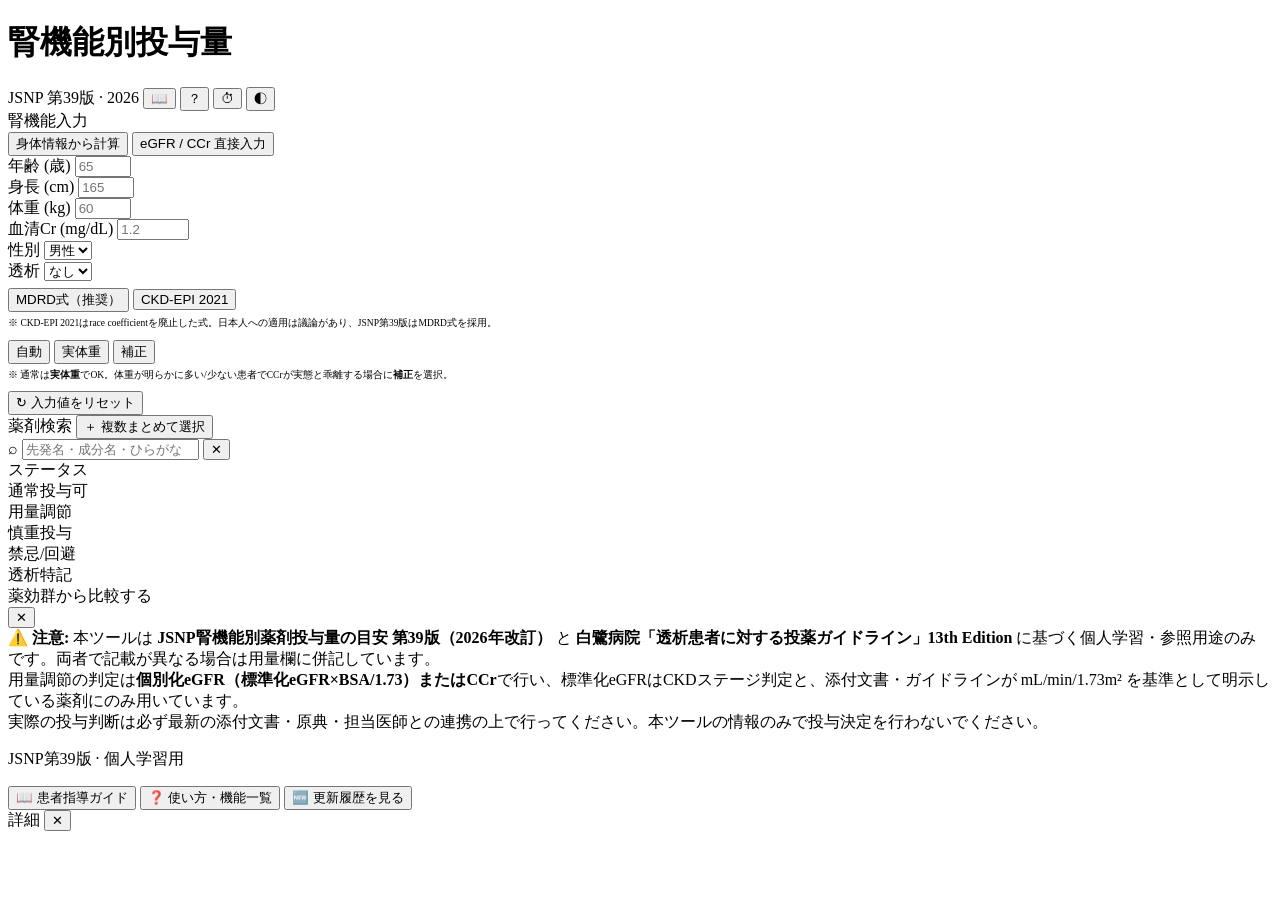
==== commit 729abba0: "Add files via upload" ====
--- a/index.html
+++ b/index.html
@@ -14,3488 +14,7 @@
 <link rel="preconnect" href="https://fonts.googleapis.com">
 <link rel="preconnect" href="https://fonts.gstatic.com" crossorigin>
 <link href="https://fonts.googleapis.com/css2?family=Noto+Serif+JP:wght@500;600&family=Inter:wght@400;500;600;700&family=JetBrains+Mono:wght@500;600&display=swap" rel="stylesheet">
-<style>
-/* =============================================
-   腎機能別投与量チェッカー
-   "Clinical Precision" — 静謐さと情報密度の両立
-   ============================================= */
-
-/* ===== Design Tokens ===== */
-:root {
-  /* ベース色: ink-on-paper */
-  --bg: #f7f5f0;          /* warm paper */
-  --bg-elev: #ffffff;
-  --bg-sunken: #efece5;
-  --ink: #14181f;         /* near-black, slightly warm */
-  --ink-2: #3a4250;
-  --ink-3: #6c7686;
-  --ink-4: #9aa3b1;
-  --rule: #e3ddd0;        /* hairline */
-  --rule-2: #d0c9b8;
-
-  /* Brand: muted teal (medical, calm) */
-  --brand: #1e6b78;
-  --brand-2: #145660;
-  --brand-soft: #e3eef0;
-  --brand-tint: #f0f7f8;
-
-  /* Status colors: clinical, color-blind safe */
-  --ok: #2d6a4f;          /* deep green */
-  --ok-bg: #e8f0eb;
-  --ok-rule: #b5cdc0;
-
-  --cau: #b8651c;         /* burnt amber */
-  --cau-bg: #fbf0e1;
-  --cau-rule: #e8c89b;
-
-  --war: #a83232;         /* deep red */
-  --war-bg: #f7e5e2;
-  --war-rule: #e0a8a0;
-
-  --proh: #6a1a1a;        /* oxblood */
-  --proh-bg: #efd9d6;
-  --proh-rule: #c98a82;
-
-  --dial: #4a3470;        /* deep violet */
-  --dial-bg: #ebe4f2;
-  --dial-rule: #b9a8d2;
-
-  /* Typography */
-  --font-display: 'Noto Serif JP', 'Times New Roman', serif;
-  --font-body: 'Inter', 'Hiragino Sans', 'Yu Gothic UI', system-ui, sans-serif;
-  --font-mono: 'JetBrains Mono', 'SF Mono', Menlo, monospace;
-
-  /* Geometry */
-  --r-sm: 4px;
-  --r: 6px;
-  --r-lg: 10px;
-  --shadow-1: 0 1px 0 rgba(20,24,31,.04), 0 1px 2px rgba(20,24,31,.06);
-  --shadow-2: 0 2px 4px rgba(20,24,31,.06), 0 4px 12px rgba(20,24,31,.08);
-  --shadow-pop: 0 8px 28px rgba(20,24,31,.18);
-
-  /* Motion */
-  --ease: cubic-bezier(.2,.7,.2,1);
-}
-
-/* ダークモード: 自動(OS追従) または手動(data-theme="dark") */
-/* "Clinical Dark" - 深いネイビーベースに信頼感のあるシアンアクセント */
-@media (prefers-color-scheme: dark) {
-  :root:not([data-theme="light"]) {
-    --bg: #0B1220;          /* 深いネイビー（集中できる背景） */
-    --bg-elev: #121A2B;     /* カード背景 */
-    --bg-sunken: #070D18;   /* より深い沈み込み */
-    --ink: #E8ECF4;         /* 主要テキスト */
-    --ink-2: #B8C0D0;       /* セカンダリテキスト */
-    --ink-3: #6B7280;       /* ヒント・補足 */
-    --ink-4: #4A5160;       /* 極弱テキスト */
-    --rule: #1E2638;        /* 罫線 */
-    --rule-2: #2A3447;      /* やや強い罫線 */
-
-    /* アクセント: 信頼感のあるシアン */
-    --brand: #00D4FF;
-    --brand-2: #5EE0FF;
-    --brand-soft: #0E3340;
-    --brand-tint: #0B2230;
-
-    /* ステータスカラー: スクショ準拠 */
-    --ok: #34D399;          --ok-bg: #0F2820;     --ok-rule: #1F4A38;
-    --cau: #F5A623;         --cau-bg: #2A1F0C;    --cau-rule: #5A3F18;
-    --war: #FF6B6B;         --war-bg: #2A1316;    --war-rule: #5A2A2E;
-    --proh: #FF4D4D;        --proh-bg: #2A0E11;   --proh-rule: #5A1F23;
-    --dial: #A78BFA;        --dial-bg: #1F1A30;   --dial-rule: #3F3460;
-  }
-}
-/* 手動ダークモード (OS設定を上書き) */
-:root[data-theme="dark"] {
-  --bg: #0B1220;
-  --bg-elev: #121A2B;
-  --bg-sunken: #070D18;
-  --ink: #E8ECF4;
-  --ink-2: #B8C0D0;
-  --ink-3: #6B7280;
-  --ink-4: #4A5160;
-  --rule: #1E2638;
-  --rule-2: #2A3447;
-  --brand: #00D4FF;
-  --brand-2: #5EE0FF;
-  --brand-soft: #0E3340;
-  --brand-tint: #0B2230;
-  --ok: #34D399;          --ok-bg: #0F2820;     --ok-rule: #1F4A38;
-  --cau: #F5A623;         --cau-bg: #2A1F0C;    --cau-rule: #5A3F18;
-  --war: #FF6B6B;         --war-bg: #2A1316;    --war-rule: #5A2A2E;
-  --proh: #FF4D4D;        --proh-bg: #2A0E11;   --proh-rule: #5A1F23;
-  --dial: #A78BFA;        --dial-bg: #1F1A30;   --dial-rule: #3F3460;
-}
-
-/* ===== Reset + Base ===== */
-*, *::before, *::after { box-sizing: border-box; }
-* { margin: 0; padding: 0; }
-
-html, body {
-  background: var(--bg);
-  color: var(--ink);
-  font-family: var(--font-body);
-  font-size: 14px;
-  line-height: 1.5;
-  font-feature-settings: 'palt' 1, 'kern' 1, 'liga' 1;
-  -webkit-font-smoothing: antialiased;
-  -moz-osx-font-smoothing: grayscale;
-}
-
-body {
-  min-height: 100vh;
-  /* subtle paper texture */
-  background-image:
-    radial-gradient(circle at 1px 1px, rgba(20,24,31,.03) 1px, transparent 0);
-  background-size: 24px 24px;
-}
-
-button, input, select, textarea {
-  font: inherit;
-  color: inherit;
-}
-
-button { cursor: pointer; background: none; border: none; }
-
-input[type=number]::-webkit-outer-spin-button,
-input[type=number]::-webkit-inner-spin-button { -webkit-appearance: none; margin: 0; }
-input[type=number] { -moz-appearance: textfield; }
-
-::selection { background: var(--brand); color: #fff; }
-
-/* ===== Layout ===== */
-.app {
-  max-width: 720px;
-  margin: 0 auto;
-  padding: 0 16px 80px;
-}
-
-/* ===== Usage stats ===== */
-.usage-content {
-  display: flex;
-  flex-direction: column;
-  gap: 12px;
-}
-.usage-intro {
-  font-size: 13px;
-  color: var(--ink-2);
-  line-height: 1.6;
-}
-.usage-privacy {
-  background: var(--brand-tint);
-  border: 1px solid var(--brand-soft);
-  border-radius: var(--r);
-  padding: 10px 14px;
-  font-size: 12px;
-  color: var(--ink-2);
-  line-height: 1.6;
-}
-.usage-privacy strong {
-  display: block;
-  font-size: 12px;
-  color: var(--brand-2);
-  margin-bottom: 4px;
-}
-.usage-privacy ul {
-  margin: 0;
-  padding-left: 18px;
-}
-.usage-privacy li {
-  margin: 1px 0;
-}
-.usage-stats {
-  display: grid;
-  grid-template-columns: repeat(3, 1fr);
-  gap: 8px;
-  background: var(--bg-sunken);
-  border-radius: var(--r);
-  padding: 10px;
-}
-.usage-stat {
-  text-align: center;
-}
-.usage-stat-num {
-  font-family: var(--font-display);
-  font-size: 22px;
-  font-weight: 600;
-  color: var(--brand);
-  font-variant-numeric: tabular-nums;
-}
-.usage-stat-lb {
-  font-size: 10px;
-  color: var(--ink-3);
-  letter-spacing: 0.04em;
-  text-transform: uppercase;
-  margin-top: 2px;
-}
-.usage-section-title {
-  font-size: 11px;
-  font-weight: 600;
-  letter-spacing: 0.06em;
-  text-transform: uppercase;
-  color: var(--ink-3);
-  margin-top: 4px;
-  margin-bottom: 4px;
-}
-.usage-list {
-  display: flex;
-  flex-direction: column;
-  gap: 4px;
-}
-.usage-item {
-  display: flex;
-  align-items: center;
-  gap: 10px;
-  padding: 7px 10px;
-  background: var(--bg-elev);
-  border: 1px solid var(--rule);
-  border-radius: var(--r-sm);
-  cursor: pointer;
-  transition: background .12s;
-}
-.usage-item:hover { background: var(--brand-tint); }
-.usage-rank {
-  font-family: var(--font-mono);
-  font-size: 11px;
-  font-weight: 700;
-  color: var(--ink-3);
-  width: 18px;
-  text-align: right;
-}
-.usage-bar-wrap { flex: 1; min-width: 0; }
-.usage-name {
-  font-size: 12.5px;
-  font-weight: 600;
-  color: var(--ink);
-}
-.usage-bar {
-  margin-top: 3px;
-  height: 4px;
-  background: var(--bg-sunken);
-  border-radius: 2px;
-  overflow: hidden;
-}
-.usage-bar-fill {
-  height: 100%;
-  background: var(--brand);
-  border-radius: 2px;
-  transition: width .3s var(--ease);
-}
-.usage-count {
-  font-family: var(--font-mono);
-  font-variant-numeric: tabular-nums;
-  font-size: 11.5px;
-  font-weight: 700;
-  color: var(--brand);
-  min-width: 24px;
-  text-align: right;
-}
-.usage-actions {
-  display: flex;
-  gap: 8px;
-  margin-top: 8px;
-}
-
-/* ===== Initial splash (PWA起動時の白フラッシュ防止) ===== */
-.splash {
-  position: fixed; inset: 0;
-  z-index: 8000;
-  background: var(--bg);
-  display: flex;
-  align-items: center;
-  justify-content: center;
-  opacity: 1;
-  transition: opacity .4s ease, visibility 0s linear .4s;
-}
-.splash[data-hidden="true"] {
-  opacity: 0;
-  visibility: hidden;
-  pointer-events: none;
-}
-.splash-mark {
-  width: 56px; height: 56px;
-  border-radius: 50%;
-  background: var(--brand);
-  position: relative;
-  animation: splashPulse 1.2s ease-in-out infinite;
-}
-.splash-mark::before, .splash-mark::after {
-  content: '';
-  position: absolute;
-  background: #fff;
-  border-radius: 4px;
-}
-.splash-mark::before {
-  width: 6px; height: 28px;
-  top: 14px; left: 25px;
-}
-.splash-mark::after {
-  width: 28px; height: 6px;
-  top: 25px; left: 14px;
-}
-@keyframes splashPulse {
-  0%, 100% { transform: scale(1); opacity: .9; }
-  50% { transform: scale(1.06); opacity: 1; }
-}
-
-/* ===== PIN Lock Screen ===== */
-.pin-overlay {
-  position: fixed; inset: 0;
-  z-index: 9999;
-  display: none;
-  align-items: center;
-  justify-content: center;
-  padding: 20px;
-  background: linear-gradient(160deg, #0d1419 0%, #142028 50%, #0d1419 100%);
-}
-
-.pin-overlay[style*="flex"] { display: flex !important; }
-
-.pin-card {
-  width: 100%;
-  max-width: 360px;
-  display: flex;
-  flex-direction: column;
-  align-items: center;
-  gap: 0;
-  padding: 28px 20px 20px;
-}
-
-.pin-mark {
-  font-size: 38px;
-  color: #5dadbb;
-  margin-bottom: 10px;
-  line-height: 1;
-  filter: drop-shadow(0 2px 8px rgba(93,173,187,.3));
-}
-
-.pin-title {
-  font-family: 'Noto Serif JP', serif;
-  font-size: 18px;
-  font-weight: 500;
-  color: #ebe6da;
-  letter-spacing: 0.04em;
-  margin: 0;
-}
-
-.pin-sub {
-  font-size: 11px;
-  color: #8e9ca5;
-  letter-spacing: 0.06em;
-  margin: 4px 0 24px;
-  text-align: center;
-}
-
-.pin-dots {
-  display: flex;
-  gap: 12px;
-  margin-bottom: 16px;
-  min-height: 14px;
-}
-.pin-dot {
-  width: 10px;
-  height: 10px;
-  border-radius: 50%;
-  border: 1.5px solid rgba(255,255,255,.45);
-  background: transparent;
-  transition: background .12s, border-color .12s;
-}
-.pin-dot.filled {
-  background: #5dadbb;
-  border-color: #5dadbb;
-  box-shadow: 0 0 6px rgba(93,173,187,.5);
-}
-
-.pin-err {
-  color: #e08070;
-  font-size: 11px;
-  height: 16px;
-  margin-bottom: 14px;
-  text-align: center;
-  letter-spacing: 0.02em;
-}
-
-.pin-keypad {
-  display: grid;
-  grid-template-columns: repeat(3, 64px);
-  gap: 10px;
-  margin-bottom: 16px;
-}
-.pin-key {
-  width: 64px;
-  height: 64px;
-  border-radius: 50%;
-  background: rgba(255,255,255,.07);
-  color: #ebe6da;
-  font-family: 'Noto Serif JP', serif;
-  font-size: 22px;
-  font-weight: 400;
-  border: 1px solid rgba(255,255,255,.06);
-  transition: all .1s ease;
-  -webkit-tap-highlight-color: transparent;
-  cursor: pointer;
-}
-.pin-key:hover { background: rgba(255,255,255,.12); }
-.pin-key:active {
-  background: rgba(93,173,187,.3);
-  transform: scale(.94);
-}
-.pin-key--util {
-  font-family: 'Inter', system-ui;
-  font-size: 18px;
-  background: transparent;
-  color: #8e9ca5;
-}
-.pin-key--ok {
-  font-family: 'Inter', system-ui;
-  font-size: 13px;
-  font-weight: 600;
-  letter-spacing: 0.06em;
-  background: rgba(93,173,187,.25);
-  color: #ebe6da;
-  border-color: rgba(93,173,187,.4);
-}
-.pin-key--ok:hover { background: rgba(93,173,187,.4); }
-
-.pin-len-row {
-  display: flex;
-  gap: 8px;
-  margin-bottom: 18px;
-}
-.pin-len-btn {
-  background: transparent;
-  border: 1px solid rgba(255,255,255,.15);
-  color: #8e9ca5;
-  font-size: 11px;
-  padding: 4px 14px;
-  border-radius: 99px;
-  cursor: pointer;
-  transition: all .12s;
-  letter-spacing: 0.04em;
-}
-.pin-len-btn[data-active="true"] {
-  background: rgba(255,255,255,.12);
-  color: #ebe6da;
-  border-color: rgba(255,255,255,.3);
-}
-
-.pin-hint {
-  font-size: 10px;
-  color: #62707a;
-  text-align: center;
-  letter-spacing: 0.04em;
-  margin: 0;
-}
-
-@keyframes pinShake {
-  0%,100% { transform: translateX(0); }
-  20%,60% { transform: translateX(-7px); }
-  40%,80% { transform: translateX(7px); }
-}
-.pin-dots.shake { animation: pinShake .4s ease; }
-
-/* ===== Header ===== */
-.app-header {
-  position: sticky; top: 0; z-index: 100;
-  background: var(--bg);
-  border-bottom: 1px solid var(--rule);
-  padding: 14px 16px 12px;
-  margin-bottom: 0;
-  backdrop-filter: saturate(1.2) blur(8px);
-  -webkit-backdrop-filter: saturate(1.2) blur(8px);
-  background: color-mix(in srgb, var(--bg) 85%, transparent);
-}
-.app-header-inner {
-  max-width: 720px; margin: 0 auto;
-  display: flex; align-items: baseline; justify-content: space-between;
-  gap: 12px; flex-wrap: wrap;
-}
-.app-title {
-  font-family: var(--font-display);
-  font-weight: 600;
-  font-size: 17px;
-  letter-spacing: 0.01em;
-  color: var(--ink);
-  display: flex; align-items: baseline; gap: 8px;
-}
-.app-title::before {
-  content: '';
-  display: inline-block;
-  width: 6px; height: 6px;
-  background: var(--brand);
-  border-radius: 50%;
-  align-self: center;
-  flex-shrink: 0;
-}
-.app-meta {
-  font-size: 11px;
-  color: var(--ink-3);
-  font-variant-numeric: tabular-nums;
-  letter-spacing: 0.02em;
-}
-
-/* ===== Header tools (theme, menu) ===== */
-.header-tools {
-  display: flex;
-  align-items: center;
-  gap: 6px;
-}
-.tool-btn {
-  width: 32px;
-  height: 32px;
-  border-radius: 50%;
-  background: transparent;
-  border: 1px solid var(--rule-2);
-  color: var(--ink-2);
-  font-size: 14px;
-  display: flex;
-  align-items: center;
-  justify-content: center;
-  cursor: pointer;
-  transition: all .15s var(--ease);
-  font-feature-settings: 'liga' 0;
-}
-.tool-btn:hover {
-  background: var(--bg-elev);
-  border-color: var(--ink-3);
-  color: var(--ink);
-}
-.tool-btn[aria-label]::after {
-  content: attr(data-label);
-  position: absolute;
-  bottom: -22px;
-  background: var(--ink);
-  color: var(--bg);
-  font-size: 10px;
-  padding: 2px 6px;
-  border-radius: 3px;
-  white-space: nowrap;
-  opacity: 0;
-  pointer-events: none;
-  transition: opacity .15s;
-}
-
-/* ===== Section ===== */
-section { margin-top: 16px; }
-.section-label {
-  font-size: 10px;
-  font-weight: 600;
-  letter-spacing: 0.14em;
-  color: var(--ink-3);
-  text-transform: uppercase;
-  margin-bottom: 8px;
-  display: flex; align-items: center; gap: 8px;
-  justify-content: space-between;
-}
-.section-label > span:first-child {
-  display: flex; align-items: center; gap: 8px;
-}
-.section-label > span:first-child::before {
-  content: '';
-  flex-shrink: 0;
-  display: inline-block;
-  width: 14px; height: 1px;
-  background: var(--ink-3);
-}
-
-/* 単純な span ではなく直接テキストを表示する section-label への対応 */
-.section-label::before {
-  content: '';
-  flex-shrink: 0;
-  display: inline-block;
-  width: 14px; height: 1px;
-  background: var(--ink-3);
-}
-
-/* 「複数まとめて選択」ボタン (section-label内) */
-.bulk-btn {
-  margin-left: auto;
-  font-size: 11px;
-  font-weight: 500;
-  color: var(--brand-2);
-  background: var(--brand-tint);
-  border: 1px solid var(--brand-soft);
-  padding: 4px 12px;
-  border-radius: 99px;
-  letter-spacing: 0.02em;
-  cursor: pointer;
-  transition: all .12s;
-  text-transform: none;
-}
-.bulk-btn:hover {
-  background: var(--brand-soft);
-  border-color: var(--brand);
-}
-/* span を入れた場合は wrapper の擬似要素を使うので親の擬似要素を抑制 */
-.section-label:has(> span)::before {
-  display: none;
-}
-
-.bulk-btn {
-  font-size: 10px;
-  font-weight: 600;
-  letter-spacing: 0.04em;
-  color: var(--brand);
-  padding: 4px 10px;
-  border: 1px solid var(--brand);
-  border-radius: 99px;
-  background: transparent;
-  cursor: pointer;
-  text-transform: none;
-  transition: all .12s;
-}
-.bulk-btn:hover {
-  background: var(--brand);
-  color: var(--bg-elev);
-}
-
-/* ===== Bulk match modal content ===== */
-.bulk-content { display: flex; flex-direction: column; gap: 12px; }
-.bulk-textarea {
-  width: 100%;
-  min-height: 120px;
-  padding: 10px 12px;
-  background: var(--bg-elev);
-  border: 1.5px solid var(--rule-2);
-  border-radius: var(--r);
-  font-size: 16px;
-  font-family: var(--font-body);
-  color: var(--ink);
-  resize: vertical;
-  line-height: 1.6;
-}
-.bulk-textarea:focus {
-  outline: none;
-  border-color: var(--brand);
-  box-shadow: 0 0 0 3px var(--brand-soft);
-}
-.bulk-hint {
-  font-size: 11px;
-  color: var(--ink-3);
-  line-height: 1.5;
-}
-.bulk-result {
-  display: flex; flex-direction: column; gap: 8px;
-}
-.bulk-section-title {
-  font-size: 10px;
-  font-weight: 600;
-  letter-spacing: 0.06em;
-  text-transform: uppercase;
-  margin-bottom: 4px;
-}
-.bulk-matched-list, .bulk-unmatched-list {
-  display: flex; flex-wrap: wrap; gap: 6px;
-}
-.bulk-match-chip {
-  display: inline-flex; align-items: center; gap: 6px;
-  padding: 4px 10px;
-  border-radius: 99px;
-  font-size: 12px;
-  background: var(--ok-bg);
-  color: var(--ok);
-  border: 1px solid var(--ok-rule);
-}
-.bulk-match-chip-source {
-  font-size: 9.5px;
-  opacity: .6;
-  margin-left: 4px;
-  font-style: italic;
-}
-.bulk-unmatch-chip {
-  padding: 4px 10px;
-  font-size: 12px;
-  background: var(--war-bg);
-  color: var(--war);
-  border: 1px solid var(--war-rule);
-  border-radius: 99px;
-}
-
-/* Ambiguous (複数候補) */
-.bulk-ambiguous-list {
-  display: flex;
-  flex-direction: column;
-  gap: 8px;
-}
-.bulk-ambig-item {
-  background: var(--cau-bg);
-  border: 1px solid var(--cau-rule);
-  border-radius: var(--r);
-  padding: 8px 10px;
-}
-.bulk-ambig-source {
-  font-size: 11px;
-  font-weight: 600;
-  color: var(--cau);
-  margin-bottom: 6px;
-  letter-spacing: 0.02em;
-}
-.bulk-ambig-options {
-  display: flex;
-  flex-wrap: wrap;
-  gap: 5px;
-}
-.bulk-ambig-btn {
-  padding: 4px 10px;
-  font-size: 11.5px;
-  background: var(--bg-elev);
-  border: 1px solid var(--rule-2);
-  border-radius: 99px;
-  color: var(--ink);
-  cursor: pointer;
-  transition: all .12s;
-  font-weight: 500;
-}
-.bulk-ambig-btn:hover {
-  border-color: var(--brand);
-  color: var(--brand);
-}
-.bulk-ambig-btn.is-active {
-  background: var(--brand);
-  color: var(--bg-elev);
-  border-color: var(--brand);
-  font-weight: 600;
-}
-.bulk-ambig-skip {
-  color: var(--ink-3);
-  font-style: italic;
-}
-.bulk-actions {
-  display: flex; gap: 8px;
-  margin-top: 8px;
-  flex-wrap: wrap;
-}
-.bulk-action-btn {
-  flex: 1;
-  min-width: 100px;
-  padding: 9px 12px;
-  font-size: 12px;
-  font-weight: 600;
-  border-radius: 99px;
-  cursor: pointer;
-  letter-spacing: 0.04em;
-  border: 1px solid;
-  transition: all .12s;
-}
-.bulk-action-btn--primary {
-  background: var(--brand);
-  border-color: var(--brand);
-  color: var(--bg-elev);
-}
-.bulk-action-btn--primary:hover { background: var(--brand-2); }
-.bulk-action-btn--primary:disabled {
-  opacity: .4; cursor: not-allowed;
-}
-.bulk-action-btn--secondary {
-  background: transparent;
-  border-color: var(--rule-2);
-  color: var(--ink-2);
-}
-.bulk-action-btn--secondary:hover {
-  border-color: var(--ink); color: var(--ink);
-}
-
-/* ===== Card ===== */
-.card {
-  background: var(--bg-elev);
-  border: 1px solid var(--rule);
-  border-radius: var(--r-lg);
-  box-shadow: var(--shadow-1);
-}
-
-/* ===== Input panel ===== */
-.input-panel { padding: 0; }
-.input-tabs {
-  display: flex;
-  border-bottom: 1px solid var(--rule);
-}
-.input-tab {
-  flex: 1;
-  padding: 11px 12px;
-  font-size: 12px;
-  font-weight: 500;
-  color: var(--ink-3);
-  border-bottom: 2px solid transparent;
-  transition: color .15s var(--ease), border-color .15s var(--ease);
-  letter-spacing: 0.02em;
-}
-.input-tab[aria-selected="true"] {
-  color: var(--brand);
-  border-bottom-color: var(--brand);
-  font-weight: 600;
-}
-.input-body { padding: 14px 14px 12px; }
-
-.field-grid {
-  display: grid;
-  grid-template-columns: repeat(3, 1fr);
-  gap: 8px 10px;
-}
-.field-grid--2 { grid-template-columns: 1fr 1fr; }
-
-.field { display: flex; flex-direction: column; gap: 4px; }
-.field-label {
-  font-size: 10px;
-  font-weight: 600;
-  letter-spacing: 0.06em;
-  color: var(--ink-3);
-  text-transform: uppercase;
-}
-.field-input, .field-select {
-  width: 100%;
-  padding: 9px 10px;
-  background: var(--bg-elev);
-  border: 1px solid var(--rule-2);
-  border-radius: var(--r);
-  font-size: 16px;
-  font-variant-numeric: tabular-nums;
-  font-family: var(--font-mono);
-  color: var(--ink);
-  transition: border-color .15s var(--ease), box-shadow .15s var(--ease);
-}
-.field-select { font-family: var(--font-body); font-size: 16px; }
-.field-input:focus, .field-select:focus {
-  outline: none;
-  border-color: var(--brand);
-  box-shadow: 0 0 0 3px var(--brand-soft);
-}
-.field-input:invalid:not(:placeholder-shown) {
-  border-color: var(--war-rule);
-}
-.field-error {
-  font-size: 10px;
-  color: var(--war);
-  margin-top: 2px;
-  font-variant-numeric: tabular-nums;
-}
-
-/* Formula picker */
-.formula-row {
-  display: flex; gap: 6px;
-  margin-top: 10px;
-}
-.formula-btn {
-  flex: 1;
-  padding: 7px 8px;
-  font-size: 11px;
-  font-weight: 500;
-  color: var(--ink-3);
-  border: 1px solid var(--rule-2);
-  border-radius: var(--r);
-  background: var(--bg-elev);
-  transition: all .15s var(--ease);
-  letter-spacing: 0.02em;
-}
-.formula-btn[aria-selected="true"] {
-  background: var(--ink);
-  border-color: var(--ink);
-  color: var(--bg-elev);
-  font-weight: 600;
-}
-
-.reset-btn {
-  width: 100%;
-  margin-top: 10px;
-  padding: 7px;
-  font-size: 11px;
-  color: var(--ink-3);
-  border: 1px dashed var(--rule-2);
-  border-radius: var(--r);
-  background: transparent;
-  transition: color .15s, border-color .15s;
-  letter-spacing: 0.04em;
-}
-.reset-btn:hover { color: var(--ink); border-color: var(--ink-3); }
-
-/* ===== Result display ===== */
-.result-grid {
-  display: grid;
-  grid-template-columns: 1fr 1fr;
-  gap: 10px;
-  margin-top: 14px;
-}
-.result-cell {
-  border: 1px solid var(--rule);
-  border-radius: var(--r-lg);
-  padding: 12px 14px;
-  background: var(--bg-elev);
-  position: relative;
-  overflow: hidden;
-}
-.result-cell--egfr { border-left: 3px solid var(--brand); }
-.result-cell--ccr  { border-left: 3px solid var(--ok); }
-
-.result-label {
-  font-size: 10px;
-  font-weight: 600;
-  letter-spacing: 0.1em;
-  color: var(--ink-3);
-  text-transform: uppercase;
-  display: flex; align-items: baseline; justify-content: space-between;
-  gap: 8px;
-}
-.result-formula {
-  font-size: 9px;
-  font-weight: 400;
-  color: var(--ink-4);
-  letter-spacing: 0;
-  text-transform: none;
-  font-variant: small-caps;
-}
-.result-value {
-  font-family: var(--font-display);
-  font-size: 36px;
-  font-weight: 500;
-  color: var(--ink);
-  line-height: 1.05;
-  margin-top: 4px;
-  font-variant-numeric: tabular-nums;
-  font-feature-settings: 'tnum' 1;
-}
-.result-unit {
-  font-size: 10px;
-  color: var(--ink-3);
-  font-variant-numeric: tabular-nums;
-  margin-top: 1px;
-}
-.result-stage {
-  display: inline-block;
-  margin-top: 6px;
-  padding: 2px 8px;
-  font-size: 11px;
-  font-weight: 600;
-  letter-spacing: 0.04em;
-  background: var(--ink);
-  color: var(--bg-elev);
-  border-radius: 99px;
-}
-.result-cell--egfr .result-stage { background: var(--brand); }
-.result-cell--ccr  .result-stage { background: var(--ok); }
-.result-individualized {
-  font-size: 10px;
-  color: var(--ink-2);
-  margin-top: 6px;
-  border-top: 1px dashed var(--rule);
-  padding-top: 4px;
-}
-.result-individualized strong {
-  font-family: var(--font-mono);
-  font-weight: 600;
-  font-variant-numeric: tabular-nums;
-}
-
-.result-note {
-  font-size: 10px;
-  color: var(--ink-3);
-  margin-top: 8px;
-  padding: 6px 8px;
-  background: var(--bg-sunken);
-  border-radius: var(--r-sm);
-  line-height: 1.5;
-}
-
-/* ===== Status bar (sticky summary) ===== */
-.status-bar {
-  position: sticky;
-  top: 56px;
-  z-index: 90;
-  background: var(--ink);
-  color: var(--bg-elev);
-  border-radius: var(--r-lg);
-  border: 1px solid transparent;
-  padding: 10px 14px;
-  margin: 12px 0;
-  display: flex; align-items: center; justify-content: space-between;
-  gap: 12px;
-  box-shadow: var(--shadow-2);
-}
-
-/* ステータスバー：ダークでは --ink が明色になり白帯化するため、独自に指定 */
-@media (prefers-color-scheme: dark) {
-  :root:not([data-theme="light"]) .status-bar {
-    background: var(--bg-elev);
-    color: var(--ink);
-    border-color: var(--rule-2);
-    box-shadow: 0 4px 20px rgba(0, 0, 0, .35);
-  }
-  :root:not([data-theme="light"]) .status-num { color: var(--brand); }
-  :root:not([data-theme="light"]) .status-stage {
-    background: var(--brand-soft);
-    color: var(--brand-2);
-  }
-}
-:root[data-theme="dark"] .status-bar {
-  background: var(--bg-elev);
-  color: var(--ink);
-  border-color: var(--rule-2);
-  box-shadow: 0 4px 20px rgba(0, 0, 0, .35);
-}
-:root[data-theme="dark"] .status-num { color: var(--brand); }
-:root[data-theme="dark"] .status-stage {
-  background: var(--brand-soft);
-  color: var(--brand-2);
-}
-
-.status-bar[hidden] { display: none; }
-.status-values { display: flex; gap: 18px; align-items: baseline; }
-.status-cell { display: flex; flex-direction: column; gap: 2px; }
-.status-label {
-  font-size: 9px;
-  letter-spacing: 0.1em;
-  text-transform: uppercase;
-  opacity: .65;
-}
-.status-num {
-  font-family: var(--font-display);
-  font-size: 22px;
-  font-weight: 500;
-  font-variant-numeric: tabular-nums;
-  line-height: 1;
-}
-.status-num--sm { font-size: 16px; opacity: .92; }
-.status-stage {
-  background: rgba(255,255,255,.16);
-  padding: 4px 10px;
-  border-radius: 99px;
-  font-size: 11px;
-  font-weight: 600;
-  letter-spacing: 0.04em;
-}
-
-/* ===== Selection bar ===== */
-.selection-bar {
-  background: var(--brand-tint);
-  border: 1px solid var(--brand-soft);
-  border-radius: var(--r-lg);
-  padding: 10px 12px;
-  margin: 12px 0;
-}
-.selection-bar[hidden] { display: none; }
-.selection-head {
-  display: flex; align-items: center; justify-content: space-between;
-  margin-bottom: 8px;
-}
-.selection-title {
-  font-size: 11px;
-  font-weight: 600;
-  letter-spacing: 0.06em;
-  text-transform: uppercase;
-  color: var(--brand-2);
-}
-.selection-count {
-  font-family: var(--font-mono);
-  font-variant-numeric: tabular-nums;
-  font-size: 11px;
-  font-weight: 400;
-  opacity: .7;
-}
-.btn-clear {
-  font-size: 11px;
-  color: var(--ink-3);
-  padding: 3px 10px;
-  border: 1px solid var(--rule-2);
-  border-radius: 99px;
-  transition: all .15s;
-}
-.btn-clear:hover { border-color: var(--ink); color: var(--ink); }
-
-/* 選択中のステータス別集計 (#17) */
-.sel-summary {
-  display: flex;
-  flex-wrap: wrap;
-  gap: 5px;
-  margin-bottom: 8px;
-  padding: 6px 8px;
-  background: var(--bg-elev);
-  border: 1px solid var(--brand-soft);
-  border-radius: var(--r);
-}
-.sel-summary[hidden] { display: none; }
-.sel-summary-item {
-  font-size: 10.5px;
-  padding: 2px 8px;
-}
-.chips {
-  display: flex; flex-wrap: wrap; gap: 6px;
-}
-.chip {
-  display: inline-flex; align-items: center; gap: 6px;
-  padding: 5px 10px 5px 12px;
-  background: var(--bg-elev);
-  border: 1px solid var(--brand-soft);
-  border-radius: 99px;
-  font-size: 12px;
-  color: var(--brand-2);
-  font-weight: 500;
-  transition: all .15s;
-}
-.chip:hover { background: var(--brand-soft); }
-.chip-x {
-  font-size: 14px; line-height: 1;
-  color: var(--ink-3);
-  margin-left: 2px;
-}
-
-/* ===== Search ===== */
-.search-wrap {
-  position: sticky; top: 56px;
-  z-index: 80;
-  margin: 14px 0 12px;
-  /* sticky時に背景透ける問題対策: 背景色を確保 */
-  background: var(--bg);
-  padding: 6px 0;
-}
-.search-bar {
-  position: relative;
-}
-.search-icon {
-  position: absolute;
-  left: 16px; top: 50%;
-  transform: translateY(-50%);
-  color: var(--ink-2);
-  pointer-events: none;
-  font-size: 16px;
-  font-weight: 700;
-}
-.search-input {
-  width: 100%;
-  padding: 12px 40px 12px 42px;
-  background: var(--bg-elev);
-  border: 1.5px solid var(--ink-3);
-  border-radius: 99px;
-  font-size: 16px;
-  font-weight: 500;
-  color: var(--ink);
-  box-shadow: 0 1px 3px rgba(20,24,31,.08);
-  transition: all .15s var(--ease);
-}
-.search-input::placeholder {
-  color: var(--ink-3);
-  font-weight: 400;
-}
-.search-input:hover {
-  border-color: var(--ink-2);
-}
-.search-input:focus {
-  outline: none;
-  border-color: var(--brand);
-  border-width: 2px;
-  padding: 11.5px 39.5px 11.5px 41.5px;
-  box-shadow: 0 0 0 4px var(--brand-soft), 0 1px 3px rgba(20,24,31,.08);
-}
-.search-clear {
-  position: absolute;
-  right: 12px; top: 50%;
-  transform: translateY(-50%);
-  width: 24px; height: 24px;
-  border-radius: 50%;
-  background: var(--ink-3);
-  color: #fff;
-  display: none;
-  align-items: center; justify-content: center;
-  font-size: 12px;
-  font-weight: 700;
-  line-height: 1;
-  cursor: pointer;
-  transition: background .12s;
-}
-.search-clear:hover {
-  background: var(--ink);
-}
-.search-clear[data-visible="true"] { display: flex; }
-
-.suggest-list {
-  position: absolute;
-  top: 100%; left: 0; right: 0;
-  margin-top: 4px;
-  background: var(--bg-elev);
-  border: 1px solid var(--rule);
-  border-radius: var(--r-lg);
-  box-shadow: var(--shadow-pop);
-  max-height: 320px;
-  overflow-y: auto;
-  z-index: 100;
-  display: none;
-}
-.suggest-list[data-visible="true"] { display: block; }
-.suggest-hint {
-  padding: 8px 14px;
-  font-size: 10px;
-  color: var(--ink-3);
-  background: var(--bg-sunken);
-  letter-spacing: 0.04em;
-  text-transform: uppercase;
-  border-bottom: 1px solid var(--rule);
-}
-.suggest-item {
-  padding: 10px 14px;
-  border-bottom: 1px solid var(--rule);
-  display: flex; align-items: center; justify-content: space-between;
-  gap: 10px;
-  cursor: pointer;
-  transition: background .12s;
-}
-.suggest-item:last-child { border-bottom: none; }
-.suggest-item:hover, .suggest-item:focus-visible {
-  background: var(--brand-tint);
-  outline: none;
-}
-.suggest-item-main { flex: 1; min-width: 0; }
-.suggest-name {
-  font-size: 14px;
-  font-weight: 600;
-  color: var(--ink);
-}
-.suggest-meta {
-  font-size: 10px;
-  color: var(--ink-3);
-  margin-top: 2px;
-  white-space: nowrap; overflow: hidden; text-overflow: ellipsis;
-}
-.suggest-cat-dot {
-  width: 8px;
-  height: 8px;
-  border-radius: 50%;
-  flex-shrink: 0;
-  margin-top: 7px;
-  margin-left: 0;
-  align-self: flex-start;
-}
-.suggest-item[aria-selected="true"]::before {
-  content: '✓';
-  color: var(--brand);
-  font-weight: 700;
-  margin-right: 4px;
-}
-
-/* ===== Legend ===== */
-.legend {
-  background: var(--bg-elev);
-  border: 1px solid var(--rule);
-  border-radius: var(--r-lg);
-  padding: 9px 12px;
-  margin-bottom: 12px;
-  display: flex; flex-wrap: wrap;
-  gap: 4px 12px;
-  align-items: center;
-}
-.legend-label {
-  font-size: 10px;
-  font-weight: 600;
-  letter-spacing: 0.08em;
-  text-transform: uppercase;
-  color: var(--ink-3);
-  margin-right: 6px;
-}
-.legend-item {
-  display: flex; align-items: center; gap: 5px;
-  font-size: 10px;
-  color: var(--ink-2);
-}
-.legend-dot {
-  width: 9px; height: 9px;
-  border-radius: 2px;
-  flex-shrink: 0;
-  border: 1px solid;
-}
-.legend-dot--ok    { background: var(--ok-bg);   border-color: var(--ok); }
-.legend-dot--cau   { background: var(--cau-bg);  border-color: var(--cau); }
-.legend-dot--war   { background: var(--war-bg);  border-color: var(--war); }
-.legend-dot--proh  { background: var(--proh-bg); border-color: var(--proh); }
-.legend-dot--dial  { background: var(--dial-bg); border-color: var(--dial); }
-
-/* ===== Status badge ===== */
-.badge {
-  display: inline-block;
-  padding: 3px 8px;
-  font-size: 11px;
-  font-weight: 600;
-  border-radius: 4px;
-  letter-spacing: 0.02em;
-  white-space: nowrap;
-  border: 1px solid;
-  font-variant-numeric: tabular-nums;
-  line-height: 1.3;
-}
-.b-ok    { background: var(--ok-bg);   color: var(--ok);   border-color: var(--ok-rule); }
-.b-cau   { background: var(--cau-bg);  color: var(--cau);  border-color: var(--cau-rule); }
-.b-war   { background: var(--war-bg);  color: var(--war);  border-color: var(--war-rule); }
-.b-proh  { background: var(--proh-bg); color: var(--proh); border-color: var(--proh-rule); }
-.b-dial  { background: var(--dial-bg); color: var(--dial); border-color: var(--dial-rule); }
-.b-none  { background: var(--bg-sunken); color: var(--ink-3); border-color: var(--rule-2); }
-
-/* Status icon (アクセシビリティ: 色覚異常対応) */
-.badge::before {
-  display: inline-block;
-  margin-right: 4px;
-  font-weight: 700;
-  font-family: var(--font-mono);
-  font-size: 10px;
-  letter-spacing: 0;
-  opacity: .7;
-}
-.b-ok::before    { content: '●'; }
-.b-cau::before   { content: '◐'; }
-.b-war::before   { content: '▲'; }
-.b-proh::before  { content: '✕'; }
-.b-dial::before  { content: '◆'; }
-.b-none::before  { content: '–'; opacity: .4; }
-
-/* metric tag */
-.mtag {
-  display: inline-block;
-  font-size: 9px;
-  font-weight: 700;
-  letter-spacing: 0.04em;
-  padding: 1px 5px;
-  border-radius: 3px;
-  vertical-align: middle;
-  margin-left: 6px;
-  font-variant: small-caps;
-}
-.mtag-e { background: var(--brand-soft); color: var(--brand); }
-.mtag-c { background: var(--ok-bg);      color: var(--ok); }
-
-/* ===== Comparison table ===== */
-.compare-panel {
-  background: var(--bg-elev);
-  border: 1px solid var(--rule);
-  border-radius: var(--r-lg);
-  margin-bottom: 14px;
-  overflow: hidden;
-  box-shadow: var(--shadow-1);
-}
-.compare-panel[hidden] { display: none; }
-.compare-head {
-  background: var(--brand);
-  color: #fff;
-  padding: 10px 14px;
-  display: flex; align-items: baseline; justify-content: space-between;
-  gap: 8px;
-}
-/* ダークモードではアクセントが明色になるため文字を暗く */
-@media (prefers-color-scheme: dark) {
-  :root:not([data-theme="light"]) .compare-head { color: #04121a; }
-}
-:root[data-theme="dark"] .compare-head { color: #04121a; }
-.compare-title {
-  font-family: var(--font-display);
-  font-size: 14px;
-  font-weight: 500;
-  letter-spacing: 0.02em;
-}
-.compare-hint {
-  font-size: 10px;
-  opacity: .6;
-  font-weight: 400;
-}
-.compare-scroll {
-  overflow-x: auto;
-  -webkit-overflow-scrolling: touch;
-  scrollbar-width: thin;
-}
-.compare-table {
-  width: 100%;
-  min-width: 360px;
-  border-collapse: collapse;
-  font-size: 11px;
-}
-.compare-table thead th {
-  background: var(--bg-sunken);
-  color: var(--ink);
-  padding: 8px 8px 10px;
-  border: 1px solid var(--rule);
-  border-top: none;
-  font-weight: 600;
-  font-size: 10px;
-  white-space: nowrap;
-  vertical-align: top;
-  position: sticky; top: 0;
-  z-index: 1;
-}
-.compare-table thead th:first-child { width: 80px; }
-.drug-th-name {
-  font-size: 12px;
-  font-weight: 700;
-  color: var(--brand-2);
-  line-height: 1.25;
-  cursor: pointer;
-  text-decoration: underline dotted var(--brand-2);
-  text-underline-offset: 3px;
-}
-.drug-th-brand {
-  font-size: 10px;
-  font-weight: 500;
-  color: var(--ink-2);
-  margin-top: 2px;
-  line-height: 1.3;
-  letter-spacing: 0;
-  font-feature-settings: 'palt' 1;
-  /* 併売は折返し可、ただし「・」前後では切らない */
-  word-break: keep-all;
-  overflow-wrap: break-word;
-}
-.drug-th-cls {
-  font-size: 9px;
-  font-weight: 400;
-  color: var(--ink-3);
-  margin-top: 2px;
-  letter-spacing: 0;
-}
-.drug-th-actions {
-  margin-top: 4px;
-  display: flex; gap: 4px; justify-content: center;
-}
-.drug-th-action {
-  font-size: 9px;
-  color: var(--ink-3);
-  padding: 1px 6px;
-  border: 1px solid var(--rule-2);
-  border-radius: 99px;
-  cursor: pointer;
-  transition: all .12s;
-}
-.drug-th-action:hover { color: var(--war); border-color: var(--war-rule); }
-
-.compare-table tbody td {
-  padding: 6px 7px;
-  border: 1px solid var(--rule);
-  text-align: center;
-  vertical-align: middle;
-  transition: background-color .25s var(--ease), box-shadow .25s var(--ease);
-}
-.compare-table tbody td:first-child {
-  font-weight: 600;
-  font-family: var(--font-mono);
-  font-variant-numeric: tabular-nums;
-  text-align: left;
-  background: var(--bg-sunken);
-  font-size: 11px;
-  white-space: nowrap;
-  letter-spacing: 0;
-}
-.compare-table tbody tr.is-current td {
-  background: #e0ecfa;
-  box-shadow: inset 0 1.5px 0 #1e3a8a, inset 0 -1.5px 0 #1e3a8a;
-  font-weight: 600;
-}
-.compare-table tbody tr.is-current td:first-child {
-  background: #1e3a8a;
-  color: #fff;
-  box-shadow: inset 0 1.5px 0 #15296b, inset 0 -1.5px 0 #15296b;
-  letter-spacing: 0.04em;
-}
-.compare-table tbody tr.is-current td:first-child::before {
-  content: '▶ ';
-  font-size: 10px;
-  font-weight: 700;
-}
-/* バッジ自体は色を変えず、わずかに浮かせる */
-.compare-table tbody tr.is-current .badge {
-  box-shadow: 0 1px 2px rgba(0,0,0,.1);
-}
-
-@media (prefers-color-scheme: dark) {
-  :root:not([data-theme="light"]) .compare-table tbody tr.is-current td {
-    background: #1a2540;
-    box-shadow: inset 0 1.5px 0 #5a78c8, inset 0 -1.5px 0 #5a78c8;
-  }
-  :root:not([data-theme="light"]) .compare-table tbody tr.is-current td:first-child {
-    background: #3b5cb8;
-    color: #fff;
-  }
-}
-:root[data-theme="dark"] .compare-table tbody tr.is-current td {
-  background: #1a2540;
-  box-shadow: inset 0 1.5px 0 #5a78c8, inset 0 -1.5px 0 #5a78c8;
-}
-:root[data-theme="dark"] .compare-table tbody tr.is-current td:first-child {
-  background: #3b5cb8;
-  color: #fff;
-}
-
-.compare-note {
-  padding: 8px 14px;
-  font-size: 10px;
-  color: var(--ink-3);
-  background: var(--bg-sunken);
-  border-top: 1px solid var(--rule);
-  line-height: 1.6;
-}
-
-/* ===== Drug card ===== */
-.drug-list { display: flex; flex-direction: column; gap: 6px; }
-.cat-heading {
-  font-size: 11px;
-  font-weight: 600;
-  letter-spacing: 0.06em;
-  color: var(--ink-2);
-  padding: 14px 0 6px;
-  display: flex; align-items: center; justify-content: space-between;
-  border-bottom: 1px solid var(--rule);
-  margin-bottom: 6px;
-  cursor: pointer;
-}
-.cat-heading-action {
-  font-size: 10px;
-  font-weight: 400;
-  color: var(--brand);
-  letter-spacing: 0.02em;
-}
-
-.drug-card {
-  background: var(--bg-elev);
-  border: 1px solid var(--rule);
-  border-radius: var(--r-lg);
-  overflow: hidden;
-  transition: border-color .15s var(--ease);
-}
-.drug-card[data-selected="true"] {
-  border-color: var(--brand);
-  box-shadow: 0 0 0 1px var(--brand);
-}
-
-.drug-card-head {
-  padding: 11px 13px;
-  display: flex; align-items: flex-start; gap: 10px;
-  cursor: pointer;
-  -webkit-tap-highlight-color: transparent;
-  transition: background .1s;
-}
-.drug-card-head:hover { background: var(--bg-sunken); }
-.drug-card-head:focus-visible {
-  outline: 2px solid var(--brand);
-  outline-offset: -2px;
-}
-
-.drug-check {
-  width: 20px; height: 20px;
-  border-radius: 4px;
-  border: 1.5px solid var(--rule-2);
-  display: flex; align-items: center; justify-content: center;
-  flex-shrink: 0;
-  margin-top: 2px;
-  background: var(--bg-elev);
-  color: var(--bg-elev);
-  font-size: 12px;
-  font-weight: 700;
-  transition: all .15s var(--ease);
-}
-.drug-card[data-selected="true"] .drug-check {
-  background: var(--brand);
-  border-color: var(--brand);
-}
-
-.drug-info { flex: 1; min-width: 0; }
-.drug-name {
-  font-size: 14px;
-  font-weight: 600;
-  color: var(--ink);
-  letter-spacing: 0;
-  display: flex; align-items: baseline; flex-wrap: wrap;
-}
-.drug-meta {
-  font-size: 10.5px;
-  color: var(--ink-3);
-  margin-top: 2px;
-  letter-spacing: 0;
-  line-height: 1.4;
-}
-.drug-status { flex-shrink: 0; align-self: center; }
-.drug-chevron {
-  flex-shrink: 0;
-  align-self: center;
-  font-size: 10px;
-  color: var(--ink-3);
-  transition: transform .2s var(--ease);
-}
-.drug-card[data-open="true"] .drug-chevron { transform: rotate(180deg); }
-
-.drug-card-body {
-  border-top: 1px solid var(--rule);
-  background: var(--bg-sunken);
-  padding: 12px 14px;
-  display: none;
-}
-.drug-card[data-open="true"] .drug-card-body { display: block; }
-
-.dose-current {
-  background: var(--bg-elev);
-  border: 1px solid var(--rule);
-  border-left: 3px solid var(--brand);
-  border-radius: var(--r);
-  padding: 9px 12px;
-  font-size: 12.5px;
-  line-height: 1.6;
-  margin-bottom: 10px;
-}
-.dose-current-label {
-  font-size: 10px;
-  font-weight: 600;
-  letter-spacing: 0.08em;
-  text-transform: uppercase;
-  color: var(--brand);
-  margin-bottom: 3px;
-  display: block;
-}
-
-.dose-table {
-  width: 100%;
-  border-collapse: collapse;
-  font-size: 11.5px;
-  background: var(--bg-elev);
-  border-radius: var(--r);
-  overflow: hidden;
-  border: 1px solid var(--rule);
-}
-.dose-table thead th {
-  background: var(--bg-sunken);
-  color: var(--ink-2);
-  padding: 6px 8px;
-  font-size: 10px;
-  font-weight: 600;
-  letter-spacing: 0.04em;
-  text-transform: uppercase;
-  text-align: left;
-  border-bottom: 1px solid var(--rule);
-}
-.dose-table tbody td {
-  padding: 6px 8px;
-  border-top: 1px solid var(--rule);
-  vertical-align: middle;
-  transition: background-color .25s var(--ease), box-shadow .25s var(--ease);
-}
-.dose-table tbody td:first-child {
-  font-family: var(--font-mono);
-  font-variant-numeric: tabular-nums;
-  font-weight: 600;
-  white-space: nowrap;
-  width: 90px;
-  font-size: 11px;
-  letter-spacing: 0;
-}
-.dose-table tr.is-current td {
-  background: #e0ecfa;
-  font-weight: 600;
-  box-shadow: inset 0 1.5px 0 #1e3a8a, inset 0 -1.5px 0 #1e3a8a;
-}
-.dose-table tr.is-current td:first-child {
-  background: #1e3a8a;
-  color: #fff;
-}
-.dose-table tr.is-current td:first-child::after {
-  content: ' ◀';
-  color: #fff;
-  font-weight: 700;
-}
-@media (prefers-color-scheme: dark) {
-  :root:not([data-theme="light"]) .dose-table tr.is-current td {
-    background: #1a2540;
-    box-shadow: inset 0 1.5px 0 #5a78c8, inset 0 -1.5px 0 #5a78c8;
-  }
-  :root:not([data-theme="light"]) .dose-table tr.is-current td:first-child {
-    background: #3b5cb8;
-    color: #fff;
-  }
-}
-:root[data-theme="dark"] .dose-table tr.is-current td {
-  background: #1a2540;
-  box-shadow: inset 0 1.5px 0 #5a78c8, inset 0 -1.5px 0 #5a78c8;
-}
-:root[data-theme="dark"] .dose-table tr.is-current td:first-child {
-  background: #3b5cb8;
-  color: #fff;
-}
-
-.drug-note {
-  font-size: 11px;
-  color: var(--ink-2);
-  margin-top: 8px;
-  padding-left: 14px;
-  border-left: 2px solid var(--rule-2);
-  line-height: 1.6;
-}
-.drug-note strong { color: var(--ink); }
-
-.drug-source {
-  font-size: 9.5px;
-  color: var(--ink-4);
-  margin-top: 6px;
-  font-style: italic;
-  letter-spacing: 0.02em;
-}
-
-/* ===== In-app browser hint banner ===== */
-.inapp-banner {
-  position: fixed;
-  bottom: 0; left: 0; right: 0;
-  z-index: 800;
-  background: var(--ink);
-  color: var(--bg);
-  padding: 12px 14px;
-  display: flex;
-  gap: 10px;
-  align-items: flex-start;
-  box-shadow: 0 -4px 16px rgba(0,0,0,.25);
-  animation: slideUp .25s var(--ease);
-}
-@keyframes slideUp {
-  from { transform: translateY(100%); }
-  to { transform: translateY(0); }
-}
-.inapp-banner-body { flex: 1; min-width: 0; }
-.inapp-banner-title {
-  font-size: 12px;
-  font-weight: 700;
-  margin-bottom: 3px;
-  letter-spacing: 0.02em;
-}
-.inapp-banner-text {
-  font-size: 11px;
-  line-height: 1.55;
-  opacity: .85;
-}
-.inapp-banner-close {
-  background: rgba(255,255,255,.16);
-  color: var(--bg);
-  border: none;
-  width: 28px; height: 28px;
-  border-radius: 50%;
-  font-size: 13px;
-  font-weight: 700;
-  cursor: pointer;
-  flex-shrink: 0;
-  display: flex;
-  align-items: center;
-  justify-content: center;
-}
-.inapp-banner-close:hover { background: rgba(255,255,255,.28); }
-
-/* ===== Safety alerts ===== */
-.safety-panel {
-  background: var(--bg-elev);
-  border: 1px solid var(--war-rule);
-  border-radius: var(--r-lg);
-  margin-bottom: 12px;
-  overflow: hidden;
-}
-.safety-panel-head {
-  background: var(--war);
-  color: #fff;
-  padding: 9px 14px;
-  font-size: 12px;
-  font-weight: 700;
-  letter-spacing: 0.04em;
-}
-.safety-panel-body {
-  padding: 10px;
-  display: flex;
-  flex-direction: column;
-  gap: 8px;
-}
-.safety-alert {
-  padding: 10px 12px;
-  border-radius: var(--r);
-  border: 1px solid;
-}
-.safety-alert--high {
-  background: var(--proh-bg);
-  border-color: var(--proh-rule);
-}
-.safety-alert--medium {
-  background: var(--cau-bg);
-  border-color: var(--cau-rule);
-}
-.safety-alert-title {
-  font-size: 12.5px;
-  font-weight: 700;
-  margin-bottom: 4px;
-}
-.safety-alert--high .safety-alert-title { color: var(--proh); }
-.safety-alert--medium .safety-alert-title { color: var(--cau); }
-.safety-alert-body {
-  font-size: 11.5px;
-  line-height: 1.55;
-  color: var(--ink);
-}
-.safety-alert-meta {
-  font-size: 10.5px;
-  color: var(--ink-2);
-  margin-top: 4px;
-  font-weight: 500;
-  letter-spacing: 0.02em;
-}
-.safety-alert-note {
-  font-size: 10.5px;
-  color: var(--ink-3);
-  margin-top: 3px;
-  font-style: italic;
-}
-
-.safety-highrisk {
-  background: var(--bg-sunken);
-  border: 1px solid var(--rule);
-  border-radius: var(--r);
-  padding: 0;
-}
-.safety-highrisk > summary {
-  padding: 8px 12px;
-  font-size: 11px;
-  font-weight: 600;
-  cursor: pointer;
-  color: var(--ink-2);
-  letter-spacing: 0.02em;
-  list-style: none;
-}
-.safety-highrisk > summary::before {
-  content: '▶ ';
-  font-size: 9px;
-  margin-right: 4px;
-  color: var(--ink-3);
-}
-.safety-highrisk[open] > summary::before { content: '▼ '; }
-.safety-highrisk-body {
-  padding: 0 12px 10px;
-  display: flex;
-  flex-direction: column;
-  gap: 6px;
-}
-.safety-highrisk-item {
-  background: var(--bg-elev);
-  border: 1px solid var(--rule);
-  border-radius: var(--r-sm);
-  padding: 6px 10px;
-}
-.safety-highrisk-name {
-  font-size: 12px;
-  font-weight: 600;
-  display: flex;
-  align-items: center;
-  gap: 6px;
-}
-.safety-tier {
-  display: inline-block;
-  padding: 1px 6px;
-  border-radius: 3px;
-  font-size: 9px;
-  font-weight: 700;
-  letter-spacing: 0.04em;
-}
-.safety-tier--high {
-  background: var(--proh-bg);
-  color: var(--proh);
-}
-.safety-tier--medium {
-  background: var(--cau-bg);
-  color: var(--cau);
-}
-.safety-highrisk-reason {
-  font-size: 10.5px;
-  color: var(--ink-2);
-  margin-top: 2px;
-  line-height: 1.5;
-}
-
-/* ===== AUC visualization ===== */
-.auc-block {
-  margin-top: 10px;
-  padding: 10px 12px;
-  background: var(--bg-elev);
-  border: 1px solid var(--rule);
-  border-radius: var(--r);
-}
-.auc-block-title {
-  font-size: 11px;
-  font-weight: 700;
-  color: var(--ink-2);
-  margin-bottom: 8px;
-  letter-spacing: 0.02em;
-  display: flex;
-  align-items: center;
-  justify-content: space-between;
-}
-.auc-max {
-  font-family: var(--font-mono);
-  font-size: 10.5px;
-  color: var(--war);
-  font-variant-numeric: tabular-nums;
-}
-.auc-block-list {
-  display: flex;
-  flex-direction: column;
-  gap: 4px;
-}
-.auc-bar {
-  position: relative;
-  display: flex;
-  align-items: center;
-  height: 18px;
-  background: var(--bg-sunken);
-  border-radius: var(--r-sm);
-  overflow: hidden;
-}
-.auc-bar-fill {
-  display: block;
-  height: 100%;
-  border-radius: var(--r-sm);
-  transition: width .3s var(--ease);
-}
-.auc-bar-label {
-  position: absolute;
-  right: 8px;
-  font-family: var(--font-mono);
-  font-size: 10.5px;
-  font-weight: 700;
-  color: var(--ink);
-  font-variant-numeric: tabular-nums;
-}
-.auc-block-hint {
-  font-size: 10px;
-  color: var(--ink-3);
-  margin-top: 6px;
-  line-height: 1.5;
-  font-style: italic;
-}
-
-/* ===== Drug detail nav (modal上部) ===== */
-.detail-nav {
-  display: flex;
-  gap: 6px;
-  margin-bottom: 10px;
-}
-.detail-nav-btn {
-  flex: 1;
-  padding: 8px 10px;
-  font-size: 11.5px;
-  font-weight: 600;
-  border: 1px solid var(--rule-2);
-  border-radius: var(--r);
-  background: var(--bg-elev);
-  color: var(--ink);
-  cursor: pointer;
-  transition: all .12s;
-  letter-spacing: 0.02em;
-  text-align: center;
-}
-.detail-nav-btn:hover {
-  border-color: var(--brand);
-  color: var(--brand);
-}
-.detail-nav-btn.is-selected {
-  background: var(--brand);
-  color: var(--bg-elev);
-  border-color: var(--brand);
-}
-
-/* Warning factors */
-.wf-block {
-  margin-top: 8px;
-  padding: 9px 12px;
-  background: var(--cau-bg);
-  border: 1px solid var(--cau-rule);
-  border-left: 3px solid var(--cau);
-  border-radius: var(--r);
-}
-.wf-title {
-  font-size: 11px;
-  font-weight: 700;
-  color: var(--cau);
-  margin-bottom: 4px;
-}
-.wf-list {
-  margin: 0; padding-left: 16px;
-  font-size: 11px; color: var(--ink-2);
-  line-height: 1.6;
-}
-
-/* Alternative suggestions */
-.alt-suggest {
-  margin-top: 10px;
-  padding: 10px 12px;
-  background: var(--bg-elev);
-  border: 1px solid var(--cau-rule);
-  border-radius: var(--r);
-}
-.alt-suggest-head {
-  font-size: 11px;
-  font-weight: 700;
-  color: var(--cau);
-  margin-bottom: 6px;
-  letter-spacing: 0.02em;
-}
-.alt-chips { display: flex; flex-wrap: wrap; gap: 6px; }
-.alt-chip {
-  display: inline-flex; align-items: center; gap: 6px;
-  padding: 4px 10px;
-  background: var(--bg-sunken);
-  border: 1px solid var(--rule-2);
-  border-radius: 99px;
-  font-size: 11.5px;
-  font-weight: 500;
-  color: var(--ink);
-  cursor: pointer;
-  transition: all .12s;
-}
-.alt-chip:hover { background: var(--brand-soft); border-color: var(--brand); }
-.alt-chip .badge {
-  font-size: 9px;
-  padding: 1px 5px;
-  border: none;
-}
-
-/* ===== Group browser ===== */
-.group-browser {
-  margin-top: 24px;
-  padding: 14px;
-  background: var(--bg-elev);
-  border: 1px solid var(--rule);
-  border-radius: var(--r-lg);
-}
-.group-buttons {
-  display: grid;
-  grid-template-columns: repeat(4, 1fr);
-  gap: 7px;
-}
-@media (max-width: 340px) {
-  .group-buttons { grid-template-columns: repeat(3, 1fr); }
-}
-.group-btn {
-  display: flex;
-  flex-direction: column;
-  align-items: center;
-  justify-content: center;
-  gap: 2px;
-  padding: 9px 4px 7px;
-  background: var(--bg-sunken);
-  border: 1px solid var(--rule);
-  border-radius: 10px;
-  transition: all .15s var(--ease);
-  font-weight: 600;
-  font-size: 11px;
-  min-height: 64px;
-  cursor: pointer;
-  position: relative;
-  overflow: hidden;
-}
-.group-btn::before {
-  content: '';
-  position: absolute;
-  top: 0; left: 0; right: 0;
-  height: 2px;
-  background: currentColor;
-  opacity: 0.7;
-}
-.group-btn:hover {
-  transform: translateY(-1px);
-  border-color: currentColor;
-  box-shadow: 0 4px 10px rgba(0,0,0,.15);
-}
-.group-btn-icon {
-  font-size: 19px;
-  line-height: 1;
-  filter: drop-shadow(0 0 6px currentColor);
-  opacity: 0.95;
-}
-.group-btn-label {
-  font-size: 11px;
-  font-weight: 600;
-  color: var(--ink);
-  letter-spacing: 0;
-  text-align: center;
-  line-height: 1.2;
-}
-.group-btn-count {
-  font-family: var(--font-mono);
-  font-variant-numeric: tabular-nums;
-  font-size: 10px;
-  font-weight: 700;
-  padding: 0px 6px;
-  background: rgba(0, 0, 0, 0.08);
-  color: currentColor;
-  border-radius: 99px;
-  letter-spacing: 0;
-  opacity: 0.85;
-  margin-top: 2px;
-}
-@media (prefers-color-scheme: dark) {
-  :root:not([data-theme="light"]) .group-btn-count {
-    background: rgba(255, 255, 255, 0.10);
-    color: #fff;
-    opacity: 1;
-  }
-  :root:not([data-theme="light"]) .group-btn-label { color: #fff; }
-}
-:root[data-theme="dark"] .group-btn-count {
-  background: rgba(255, 255, 255, 0.10);
-  color: #fff;
-  opacity: 1;
-}
-:root[data-theme="dark"] .group-btn-label { color: #fff; }
-.group-btn[aria-expanded="true"] {
-  border-color: currentColor;
-  background: var(--brand-tint);
-  transform: translateY(-1px);
-  box-shadow: 0 4px 14px rgba(0,212,255,.25);
-}
-:root[data-theme="dark"] .group-btn[aria-expanded="true"] {
-  background: var(--brand-soft);
-}
-@media (prefers-color-scheme: dark) {
-  :root:not([data-theme="light"]) .group-btn[aria-expanded="true"] {
-  background: var(--brand-soft);
-}
-}
-.group-sub-area {
-  margin-top: 10px;
-  padding: 10px;
-  background: var(--bg-sunken);
-  border-radius: var(--r);
-  border: 1px solid var(--rule);
-  display: none;
-}
-.group-sub-area[data-visible="true"] { display: block; }
-.group-sub-head {
-  display: flex; align-items: center; justify-content: space-between;
-  margin-bottom: 8px;
-}
-.group-sub-title {
-  font-size: 11px;
-  font-weight: 700;
-  letter-spacing: 0.04em;
-}
-.group-sub-close {
-  font-size: 14px;
-  color: var(--ink-3);
-  width: 24px; height: 24px;
-  border-radius: 50%;
-}
-.group-sub-close:hover { background: var(--rule); color: var(--ink); }
-.group-sub-buttons { display: flex; flex-wrap: wrap; gap: 6px; }
-
-/* ===== Modal ===== */
-.modal-overlay {
-  position: fixed; inset: 0;
-  background: rgba(20,24,31,.5);
-  z-index: 900;
-  backdrop-filter: blur(4px);
-  -webkit-backdrop-filter: blur(4px);
-  display: none;
-  animation: fadeIn .2s var(--ease);
-}
-.modal-overlay[data-visible="true"] { display: block; }
-
-.modal-box {
-  position: fixed;
-  left: 50%; top: 50%;
-  transform: translate(-50%, -50%);
-  width: min(94vw, 540px);
-  max-height: 86vh;
-  background: var(--bg-elev);
-  border-radius: var(--r-lg);
-  z-index: 901;
-  box-shadow: var(--shadow-pop);
-  overflow: hidden;
-  display: none;
-  flex-direction: column;
-  animation: slideUp .25s var(--ease);
-}
-.modal-box[data-visible="true"] { display: flex; }
-.modal-head {
-  background: var(--ink);
-  color: var(--bg-elev);
-  padding: 12px 16px;
-  display: flex; align-items: center; justify-content: space-between;
-  flex-shrink: 0;
-  gap: 10px;
-}
-.modal-title {
-  font-family: var(--font-display);
-  font-size: 15px;
-  font-weight: 500;
-  letter-spacing: 0.02em;
-}
-.modal-close {
-  background: rgba(255,255,255,.16);
-  color: var(--bg-elev);
-  font-size: 12px;
-  font-weight: 600;
-  padding: 4px 12px;
-  border-radius: 99px;
-  letter-spacing: 0.04em;
-}
-.modal-close:hover { background: rgba(255,255,255,.28); }
-.modal-body {
-  padding: 16px;
-  overflow-y: auto;
-  flex: 1;
-}
-
-@keyframes fadeIn {
-  from { opacity: 0; }
-  to { opacity: 1; }
-}
-@keyframes slideUp {
-  from { transform: translate(-50%, -45%); opacity: 0; }
-  to { transform: translate(-50%, -50%); opacity: 1; }
-}
-
-/* ===== Toast ===== */
-.toast-host {
-  position: fixed;
-  bottom: 20px; left: 50%;
-  transform: translateX(-50%);
-  z-index: 1000;
-  display: flex; flex-direction: column;
-  gap: 8px;
-  align-items: center;
-  pointer-events: none;
-}
-.toast {
-  background: var(--ink);
-  color: var(--bg-elev);
-  padding: 10px 16px;
-  border-radius: 99px;
-  font-size: 13px;
-  font-weight: 500;
-  box-shadow: var(--shadow-pop);
-  animation: toastIn .2s var(--ease);
-  pointer-events: auto;
-  letter-spacing: 0.02em;
-}
-@keyframes toastIn {
-  from { transform: translateY(8px); opacity: 0; }
-  to { transform: translateY(0); opacity: 1; }
-}
-.toast-out { animation: toastOut .2s var(--ease) forwards; }
-@keyframes toastOut {
-  to { transform: translateY(8px); opacity: 0; }
-}
-
-/* ===== Empty / no-result ===== */
-.no-result {
-  text-align: center;
-  padding: 40px 20px;
-  color: var(--ink-3);
-  font-size: 13px;
-}
-.no-result-em {
-  font-family: var(--font-display);
-  font-size: 18px;
-  color: var(--ink-2);
-  display: block;
-  margin-bottom: 4px;
-}
-
-.hint {
-  text-align: center;
-  padding: 20px 12px;
-  color: var(--ink-3);
-  font-size: 12px;
-}
-.hint-em {
-  font-family: var(--font-display);
-  font-size: 22px;
-  color: var(--ink-2);
-  display: block;
-  margin-bottom: 6px;
-  letter-spacing: 0.02em;
-}
-
-/* ===== Disclaimer ===== */
-.disclaimer {
-  margin-top: 28px;
-  padding: 12px 14px;
-  background: var(--bg-elev);
-  border: 1px solid var(--rule);
-  border-left: 3px solid var(--cau);
-  border-radius: var(--r-lg);
-  font-size: 11px;
-  color: var(--ink-2);
-  line-height: 1.7;
-}
-.disclaimer strong { color: var(--cau); }
-
-/* ===== Footer ===== */
-.app-footer {
-  text-align: center;
-  margin: 16px 0 24px;
-  font-size: 10px;
-  color: var(--ink-4);
-}
-.app-footer button {
-  font-size: 11px;
-  color: var(--ink-3);
-  text-decoration: underline;
-  text-underline-offset: 2px;
-}
-
-/* ===== Accessibility ===== */
-:focus-visible {
-  outline: 2px solid var(--brand);
-  outline-offset: 2px;
-}
-.sr-only {
-  position: absolute;
-  width: 1px; height: 1px;
-  padding: 0; margin: -1px;
-  overflow: hidden; clip: rect(0,0,0,0);
-  white-space: nowrap; border: 0;
-}
-
-/* Reduce motion */
-@media (prefers-reduced-motion: reduce) {
-  *, *::before, *::after {
-    animation-duration: 0.01ms !important;
-    animation-iteration-count: 1 !important;
-    transition-duration: 0.01ms !important;
-  }
-}
-
-/* ===== Responsive ===== */
-@media (max-width: 480px) {
-  .field-grid { grid-template-columns: 1fr 1fr; }
-  .field-grid .field--span2 { grid-column: span 2; }
-  .result-grid { grid-template-columns: 1fr; }
-  .status-bar { flex-direction: column; align-items: flex-start; gap: 6px; }
-  .app-title { font-size: 15px; }
-  .app-meta { font-size: 10px; }
-  .result-value { font-size: 30px; }
-  .status-num { font-size: 18px; }
-}
-
-/* ========================================
-   ダークモード強化スタイル (v1.2.0)
-   "Clinical Dark" - ネイビーベース + シアンアクセント
-   ======================================== */
-
-/* ヘッダのダークモード調整 */
-:root[data-theme="dark"] .app-header {
-  background: linear-gradient(180deg, var(--bg-elev) 0%, var(--bg) 100%);
-  border-bottom: 1px solid var(--rule-2);
-  box-shadow: 0 2px 12px rgba(0, 0, 0, 0.3);
-}
-@media (prefers-color-scheme: dark) {
-  :root:not([data-theme="light"]) .app-header {
-  background: linear-gradient(180deg, var(--bg-elev) 0%, var(--bg) 100%);
-  border-bottom: 1px solid var(--rule-2);
-  box-shadow: 0 2px 12px rgba(0, 0, 0, 0.3);
-}
-}
-
-/* アプリタイトルにシアンの淡い輝き */
-:root[data-theme="dark"] .app-title {
-  text-shadow: 0 0 20px rgba(0, 212, 255, 0.15);
-}
-@media (prefers-color-scheme: dark) {
-  :root:not([data-theme="light"]) .app-title {
-  text-shadow: 0 0 20px rgba(0, 212, 255, 0.15);
-}
-}
-
-/* カード全般の浮き上がり感 */
-:root[data-theme="dark"] .input-card,
-:root[data-theme="dark"] .compare-panel,
-:root[data-theme="dark"] .selection-bar,
-:root[data-theme="dark"] .group-browser {
-  box-shadow:
-    0 1px 0 rgba(255, 255, 255, 0.04) inset,
-    0 4px 20px rgba(0, 0, 0, 0.25);
-}
-@media (prefers-color-scheme: dark) {
-  :root:not([data-theme="light"]) .input-card,
-  :root:not([data-theme="light"]) .compare-panel,
-  :root:not([data-theme="light"]) .selection-bar,
-  :root:not([data-theme="light"]) .group-browser {
-  box-shadow:
-    0 1px 0 rgba(255, 255, 255, 0.04) inset,
-    0 4px 20px rgba(0, 0, 0, 0.25);
-}
-}
-
-/* 検索バーのアクセント強化 */
-:root[data-theme="dark"] .search-input {
-  background: var(--bg-sunken);
-  border: 1.5px solid var(--rule-2);
-  box-shadow: inset 0 1px 3px rgba(0, 0, 0, 0.4);
-}
-@media (prefers-color-scheme: dark) {
-  :root:not([data-theme="light"]) .search-input {
-  background: var(--bg-sunken);
-  border: 1.5px solid var(--rule-2);
-  box-shadow: inset 0 1px 3px rgba(0, 0, 0, 0.4);
-}
-}
-:root[data-theme="dark"] .search-input:focus {
-  border-color: var(--brand);
-  box-shadow:
-    inset 0 1px 3px rgba(0, 0, 0, 0.4),
-    0 0 0 3px rgba(0, 212, 255, 0.18),
-    0 0 16px rgba(0, 212, 255, 0.15);
-}
-@media (prefers-color-scheme: dark) {
-  :root:not([data-theme="light"]) .search-input:focus {
-  border-color: var(--brand);
-  box-shadow:
-    inset 0 1px 3px rgba(0, 0, 0, 0.4),
-    0 0 0 3px rgba(0, 212, 255, 0.18),
-    0 0 16px rgba(0, 212, 255, 0.15);
-}
-}
-
-/* 主要ボタンにシアンの輝き */
-:root[data-theme="dark"] .bulk-btn {
-  border-color: var(--brand);
-  color: var(--brand);
-  background: var(--brand-soft);
-}
-@media (prefers-color-scheme: dark) {
-  :root:not([data-theme="light"]) .bulk-btn {
-  border-color: var(--brand);
-  color: var(--brand);
-  background: var(--brand-soft);
-}
-}
-:root[data-theme="dark"] .bulk-btn:hover {
-  background: var(--brand);
-  color: var(--bg);
-  box-shadow: 0 0 16px rgba(0, 212, 255, 0.4);
-}
-@media (prefers-color-scheme: dark) {
-  :root:not([data-theme="light"]) .bulk-btn:hover {
-  background: var(--brand);
-  color: var(--bg);
-  box-shadow: 0 0 16px rgba(0, 212, 255, 0.4);
-}
-}
-
-/* チップ（選択中薬剤）のダーク調整 */
-:root[data-theme="dark"] .chip {
-  background: var(--bg-sunken);
-  border: 1px solid var(--rule-2);
-  color: var(--ink);
-}
-@media (prefers-color-scheme: dark) {
-  :root:not([data-theme="light"]) .chip {
-  background: var(--bg-sunken);
-  border: 1px solid var(--rule-2);
-  color: var(--ink);
-}
-}
-:root[data-theme="dark"] .chip:hover {
-  border-color: var(--brand);
-  color: var(--brand);
-}
-@media (prefers-color-scheme: dark) {
-  :root:not([data-theme="light"]) .chip:hover {
-  border-color: var(--brand);
-  color: var(--brand);
-}
-}
-
-/* サジェスト項目のホバー */
-:root[data-theme="dark"] .suggest-item:hover {
-  background: var(--brand-soft);
-}
-@media (prefers-color-scheme: dark) {
-  :root:not([data-theme="light"]) .suggest-item:hover {
-  background: var(--brand-soft);
-}
-}
-
-/* 比較表のダーク調整 */
-:root[data-theme="dark"] .compare-table thead th {
-  background: var(--bg-sunken);
-  color: var(--ink-2);
-  border-color: var(--rule-2);
-}
-@media (prefers-color-scheme: dark) {
-  :root:not([data-theme="light"]) .compare-table thead th {
-  background: var(--bg-sunken);
-  color: var(--ink-2);
-  border-color: var(--rule-2);
-}
-}
-:root[data-theme="dark"] .compare-table tbody td {
-  border-color: var(--rule);
-}
-@media (prefers-color-scheme: dark) {
-  :root:not([data-theme="light"]) .compare-table tbody td {
-  border-color: var(--rule);
-}
-}
-:root[data-theme="dark"] .compare-table tbody td:first-child {
-  background: var(--bg-sunken);
-}
-@media (prefers-color-scheme: dark) {
-  :root:not([data-theme="light"]) .compare-table tbody td:first-child {
-  background: var(--bg-sunken);
-}
-}
-
-/* 比較表のハイライト行をシアンに */
-:root[data-theme="dark"] .compare-table tbody tr.is-current td {
-  background: var(--brand-tint) !important;
-  box-shadow: inset 0 1.5px 0 var(--brand), inset 0 -1.5px 0 var(--brand);
-}
-@media (prefers-color-scheme: dark) {
-  :root:not([data-theme="light"]) .compare-table tbody tr.is-current td {
-  background: var(--brand-tint) !important;
-  box-shadow: inset 0 1.5px 0 var(--brand), inset 0 -1.5px 0 var(--brand);
-}
-}
-
-/* ステータスバッジの輝き */
-:root[data-theme="dark"] .badge {
-  font-weight: 700;
-  text-shadow: 0 0 8px currentColor;
-}
-@media (prefers-color-scheme: dark) {
-  :root:not([data-theme="light"]) .badge {
-  font-weight: 700;
-  text-shadow: 0 0 8px currentColor;
-}
-}
-
-/* ツールボタン（テーマ切替・履歴）の調整 */
-:root[data-theme="dark"] .tool-btn {
-  background: var(--bg-sunken);
-  border: 1px solid var(--rule-2);
-  color: var(--ink-2);
-}
-@media (prefers-color-scheme: dark) {
-  :root:not([data-theme="light"]) .tool-btn {
-  background: var(--bg-sunken);
-  border: 1px solid var(--rule-2);
-  color: var(--ink-2);
-}
-}
-:root[data-theme="dark"] .tool-btn:hover {
-  border-color: var(--brand);
-  color: var(--brand);
-  box-shadow: 0 0 12px rgba(0, 212, 255, 0.25);
-}
-@media (prefers-color-scheme: dark) {
-  :root:not([data-theme="light"]) .tool-btn:hover {
-  border-color: var(--brand);
-  color: var(--brand);
-  box-shadow: 0 0 12px rgba(0, 212, 255, 0.25);
-}
-}
-
-/* result-cell (eGFR/CCr表示) のダーク強化 */
-:root[data-theme="dark"] .result-cell {
-  background: var(--bg-sunken);
-  border: 1px solid var(--rule-2);
-}
-@media (prefers-color-scheme: dark) {
-  :root:not([data-theme="light"]) .result-cell {
-  background: var(--bg-sunken);
-  border: 1px solid var(--rule-2);
-}
-}
-:root[data-theme="dark"] .result-value {
-  color: var(--brand);
-  text-shadow: 0 0 16px rgba(0, 212, 255, 0.3);
-}
-@media (prefers-color-scheme: dark) {
-  :root:not([data-theme="light"]) .result-value {
-  color: var(--brand);
-  text-shadow: 0 0 16px rgba(0, 212, 255, 0.3);
-}
-}
-
-/* モーダルのダーク調整 */
-:root[data-theme="dark"] .modal {
-  background: var(--bg-elev);
-  border: 1px solid var(--rule-2);
-  box-shadow: 0 20px 60px rgba(0, 0, 0, 0.5);
-}
-@media (prefers-color-scheme: dark) {
-  :root:not([data-theme="light"]) .modal {
-  background: var(--bg-elev);
-  border: 1px solid var(--rule-2);
-  box-shadow: 0 20px 60px rgba(0, 0, 0, 0.5);
-}
-}
-:root[data-theme="dark"] .modal-header {
-  background: var(--bg-sunken);
-  border-bottom: 1px solid var(--rule-2);
-}
-@media (prefers-color-scheme: dark) {
-  :root:not([data-theme="light"]) .modal-header {
-  background: var(--bg-sunken);
-  border-bottom: 1px solid var(--rule-2);
-}
-}
-
-/* ========================================
-   What's New（更新内容ポップアップ） v1.6.0
-   ======================================== */
-.wn-root { display: none; }
-.wn-root[data-visible="true"] { display: block; }
-
-.wn-overlay {
-  position: fixed; inset: 0;
-  background: rgba(20, 24, 31, .55);
-  backdrop-filter: blur(4px);
-  -webkit-backdrop-filter: blur(4px);
-  z-index: 950;
-  animation: fadeIn .2s var(--ease);
-}
-.wn-box {
-  position: fixed;
-  left: 50%; top: 50%;
-  transform: translate(-50%, -50%);
-  width: min(94vw, 560px);
-  max-height: 84vh;
-  background: var(--bg-elev);
-  border: 1px solid var(--rule);
-  border-radius: var(--r-lg);
-  box-shadow: var(--shadow-pop);
-  z-index: 951;
-  display: flex;
-  flex-direction: column;
-  overflow: hidden;
-  animation: slideUp .25s var(--ease);
-}
-.wn-head {
-  flex-shrink: 0;
-  padding: 14px 16px;
-  display: flex; align-items: flex-start; justify-content: space-between; gap: 10px;
-  background: linear-gradient(135deg, var(--brand) 0%, var(--brand-2) 100%);
-  color: #fff;
-}
-.wn-eyebrow {
-  font-size: 10px;
-  font-weight: 700;
-  letter-spacing: .12em;
-  opacity: .9;
-  margin-bottom: 3px;
-}
-.wn-title {
-  font-family: var(--font-display);
-  font-size: 17px;
-  font-weight: 600;
-  letter-spacing: .01em;
-  line-height: 1.3;
-}
-.wn-x {
-  flex-shrink: 0;
-  background: rgba(255, 255, 255, .2);
-  color: #fff;
-  font-size: 13px;
-  font-weight: 700;
-  line-height: 1;
-  padding: 6px 10px;
-  border: 0;
-  border-radius: 99px;
-  cursor: pointer;
-}
-.wn-x:hover { background: rgba(255, 255, 255, .34); }
-
-.wn-body {
-  flex: 1;
-  overflow-y: auto;
-  -webkit-overflow-scrolling: touch;
-  padding: 14px 16px 6px;
-}
-
-.wn-rel + .wn-rel {
-  margin-top: 18px;
-  padding-top: 16px;
-  border-top: 1px dashed var(--rule-2);
-}
-.wn-rel-head {
-  display: flex; align-items: baseline; gap: 8px;
-  margin-bottom: 4px;
-}
-.wn-ver {
-  font-family: var(--font-mono);
-  font-size: 12px;
-  font-weight: 700;
-  color: var(--ink-2);
-  background: var(--bg-sunken);
-  border: 1px solid var(--rule);
-  border-radius: 99px;
-  padding: 1px 9px;
-}
-.wn-ver-new {
-  color: #fff;
-  background: var(--brand);
-  border-color: var(--brand);
-}
-.wn-date { font-size: 11px; color: var(--ink-4); font-family: var(--font-mono); }
-.wn-rel-title {
-  font-family: var(--font-display);
-  font-size: 14.5px;
-  font-weight: 600;
-  color: var(--ink);
-  line-height: 1.4;
-  margin-bottom: 10px;
-}
-
-.wn-items { list-style: none; display: flex; flex-direction: column; gap: 9px; }
-.wn-item {
-  display: flex;
-  flex-direction: column;
-  gap: 4px;
-  padding: 9px 11px;
-  background: var(--bg-sunken);
-  border: 1px solid var(--rule);
-  border-radius: var(--r);
-}
-.wn-badge {
-  align-self: flex-start;
-  font-size: 10px;
-  font-weight: 700;
-  letter-spacing: .03em;
-  padding: 2px 8px;
-  border-radius: 99px;
-  white-space: nowrap;
-}
-.wn-badge-add  { color: var(--brand); background: var(--brand-soft); }
-.wn-badge-data { color: var(--ok);    background: var(--ok-bg); }
-.wn-badge-ui   { color: var(--dial);  background: var(--dial-bg); }
-.wn-badge-feat { color: var(--cau);   background: var(--cau-bg); }
-.wn-badge-fix  { color: var(--ink-3); background: var(--bg-elev); }
-.wn-text {
-  font-size: 12.5px;
-  line-height: 1.65;
-  color: var(--ink-2);
-}
-.wn-text b { color: var(--ink); font-weight: 700; }
-
-.wn-foot {
-  flex-shrink: 0;
-  display: flex; align-items: center; justify-content: space-between; gap: 10px;
-  padding: 11px 16px;
-  border-top: 1px solid var(--rule);
-  background: var(--bg-elev);
-}
-.wn-history {
-  background: none;
-  border: 0;
-  color: var(--ink-3);
-  font-size: 11.5px;
-  font-weight: 600;
-  text-decoration: underline;
-  text-underline-offset: 3px;
-  cursor: pointer;
-  padding: 6px 2px;
-}
-.wn-history:hover { color: var(--brand); }
-.wn-history[hidden] { display: none; }
-.wn-ok {
-  margin-left: auto;
-  background: var(--brand);
-  color: #fff;
-  border: 0;
-  border-radius: var(--r);
-  font-size: 13px;
-  font-weight: 700;
-  letter-spacing: .02em;
-  padding: 9px 20px;
-  cursor: pointer;
-}
-.wn-ok:hover { background: var(--brand-2); }
-
-/* フッターの「更新履歴」リンク */
-.footer-changelog {
-  background: none;
-  border: 0;
-  color: var(--ink-3);
-  font-size: 11px;
-  font-weight: 600;
-  text-decoration: underline;
-  text-underline-offset: 3px;
-  cursor: pointer;
-  padding: 4px 6px;
-  margin-top: 2px;
-}
-.footer-changelog:hover { color: var(--brand); }
-
-/* ダークモード調整 */
-@media (prefers-color-scheme: dark) {
-  :root:not([data-theme="light"]) .wn-head { color: #04121a; }
-  :root:not([data-theme="light"]) .wn-x    { background: rgba(0, 0, 0, .18); color: #04121a; }
-  :root:not([data-theme="light"]) .wn-ver-new { color: #04121a; }
-  :root:not([data-theme="light"]) .wn-ok   { color: #04121a; }
-  :root:not([data-theme="light"]) .wn-box  { box-shadow: 0 20px 60px rgba(0, 0, 0, .6); }
-  :root:not([data-theme="light"]) .wn-overlay { background: rgba(0, 0, 0, .62); }
-}
-:root[data-theme="dark"] .wn-head { color: #04121a; }
-:root[data-theme="dark"] .wn-x    { background: rgba(0, 0, 0, .18); color: #04121a; }
-:root[data-theme="dark"] .wn-ver-new { color: #04121a; }
-:root[data-theme="dark"] .wn-ok   { color: #04121a; }
-:root[data-theme="dark"] .wn-box  { box-shadow: 0 20px 60px rgba(0, 0, 0, .6); }
-:root[data-theme="dark"] .wn-overlay { background: rgba(0, 0, 0, .62); }
-
-@media (max-width: 400px) {
-  .wn-title { font-size: 15.5px; }
-  .wn-text  { font-size: 12px; }
-  .wn-box   { max-height: 88vh; }
-}
-
-/* ========================================
-   薬効群ブラウザ：中分類ボタン（テキストのみ） v1.8.0
-   ======================================== */
-.group-sub-buttons {
-  display: grid;
-  grid-template-columns: repeat(2, 1fr);
-  gap: 6px;
-}
-@media (max-width: 360px) {
-  .group-sub-buttons { grid-template-columns: 1fr; }
-}
-.group-sub-btn {
-  display: flex;
-  align-items: center;
-  justify-content: space-between;
-  gap: 6px;
-  width: 100%;
-  min-height: 42px;
-  padding: 8px 10px 8px 12px;
-  background: var(--bg-elev);
-  border: 1px solid var(--rule);
-  border-left: 3px solid currentColor;
-  border-radius: var(--r);
-  text-align: left;
-  cursor: pointer;
-  transition: all .15s var(--ease);
-}
-.group-sub-btn:hover {
-  border-color: currentColor;
-  transform: translateX(1px);
-  box-shadow: 0 2px 8px rgba(0,0,0,.12);
-}
-.group-sub-label {
-  font-size: 11.5px;
-  font-weight: 600;
-  color: var(--ink);
-  line-height: 1.35;
-  letter-spacing: 0;
-}
-.group-sub-count {
-  flex-shrink: 0;
-  font-family: var(--font-mono);
-  font-variant-numeric: tabular-nums;
-  font-size: 10px;
-  font-weight: 700;
-  color: currentColor;
-  background: rgba(0, 0, 0, 0.07);
-  border-radius: 99px;
-  padding: 1px 7px;
-  opacity: .9;
-}
-@media (prefers-color-scheme: dark) {
-  :root:not([data-theme="light"]) .group-sub-btn {
-    background: var(--bg-sunken);
-    border-color: var(--rule-2);
-  }
-  :root:not([data-theme="light"]) .group-sub-count {
-    background: rgba(255, 255, 255, 0.09);
-    color: #fff;
-  }
-}
-:root[data-theme="dark"] .group-sub-btn {
-  background: var(--bg-sunken);
-  border-color: var(--rule-2);
-}
-:root[data-theme="dark"] .group-sub-count {
-  background: rgba(255, 255, 255, 0.09);
-  color: #fff;
-}
-
-/* ========================================
-   比較表：横スクロールのヒント v1.9.0
-   ======================================== */
-.compare-scroll-outer { position: relative; }
-.compare-fade {
-  position: absolute;
-  top: 0; right: 0; bottom: 0;
-  width: 34px;
-  pointer-events: none;
-  background: linear-gradient(to right, transparent, var(--bg-elev) 88%);
-  opacity: 1;
-  transition: opacity .18s var(--ease);
-}
-  50%      { transform: translateY(-50%) translateX(3px); }
-}
-/* 右端まで送った / そもそも溢れていない場合は隠す */
-.compare-scroll[data-scroll-end="true"] ~ .compare-fade,
-.compare-scroll[data-scroll-end="true"] ~ @media (prefers-reduced-motion: reduce) { .compare-more { animation: none; } }
-@media (prefers-color-scheme: dark) {
-  :root:not([data-theme="light"]) }
-:root[data-theme="dark"] 
-/* ========================================
-   選択中バーのアクション / 透析トグル / よく使う薬 v1.9.0
-   ======================================== */
-.status-right { display: flex; align-items: center; gap: 8px; }
-.hd-toggle {
-  font-family: var(--font-mono);
-  font-size: 11px;
-  font-weight: 700;
-  letter-spacing: .04em;
-  padding: 4px 10px;
-  border-radius: 99px;
-  border: 1px solid rgba(255,255,255,.28);
-  background: transparent;
-  color: inherit;
-  opacity: .7;
-  cursor: pointer;
-  transition: all .15s var(--ease);
-}
-.hd-toggle:hover { opacity: 1; }
-.hd-toggle[aria-pressed="true"] {
-  background: var(--dial);
-  border-color: var(--dial);
-  color: #fff;
-  opacity: 1;
-}
-
-.sel-actions {
-  display: flex;
-  gap: 6px;
-  margin-top: 8px;
-  padding-top: 8px;
-  border-top: 1px solid var(--rule);
-}
-.sel-action {
-  flex: 1;
-  font-size: 11px;
-  font-weight: 600;
-  padding: 8px 6px;
-  border-radius: var(--r);
-  border: 1px solid var(--rule-2);
-  background: var(--bg-sunken);
-  color: var(--ink-2);
-  cursor: pointer;
-  transition: all .15s var(--ease);
-  white-space: nowrap;
-}
-.sel-action:hover { border-color: var(--brand); color: var(--brand); }
-.sel-action[aria-pressed="true"] {
-  background: var(--war-bg);
-  border-color: var(--war-rule);
-  color: var(--war);
-}
-.sel-action--primary {
-  background: var(--brand);
-  border-color: var(--brand);
-  color: #fff;
-}
-.sel-action--primary:hover { background: var(--brand-2); border-color: var(--brand-2); color: #fff; }
-
-.compare-empty {
-  padding: 22px 16px;
-  text-align: center;
-  font-size: 12px;
-  line-height: 1.7;
-  color: var(--ink-3);
-}
-.record-text {
-  font-family: var(--font-mono);
-  font-size: 11px;
-  line-height: 1.8;
-  white-space: pre-wrap;
-  word-break: break-word;
-  background: var(--bg-sunken);
-  border: 1px solid var(--rule);
-  border-radius: var(--r);
-  padding: 10px 12px;
-  user-select: all;
-  -webkit-user-select: all;
-}
-
-.quick-picks { margin-top: 10px; }
-.quick-picks-label {
-  display: block;
-  font-size: 9.5px;
-  font-weight: 700;
-  letter-spacing: .1em;
-  color: var(--ink-4);
-  margin-bottom: 5px;
-}
-.quick-picks-row { display: flex; flex-wrap: wrap; gap: 5px; }
-.quick-pick {
-  display: inline-flex;
-  align-items: center;
-  gap: 5px;
-  font-size: 11px;
-  font-weight: 600;
-  color: var(--ink-2);
-  background: var(--bg-sunken);
-  border: 1px solid var(--rule);
-  border-radius: 99px;
-  padding: 5px 10px;
-  cursor: pointer;
-  transition: all .15s var(--ease);
-}
-.quick-pick:hover { border-color: var(--brand); color: var(--brand); }
-.quick-pick-n {
-  font-family: var(--font-mono);
-  font-size: 9px;
-  font-weight: 700;
-  opacity: .5;
-}
-
-@media (prefers-color-scheme: dark) {
-  :root:not([data-theme="light"]) .sel-action--primary { color: #04121a; }
-  :root:not([data-theme="light"]) .sel-action--primary:hover { color: #04121a; }
-  :root:not([data-theme="light"]) .hd-toggle { border-color: var(--rule-2); }
-  :root:not([data-theme="light"]) .hd-toggle[aria-pressed="true"] { color: #fff; }
-}
-:root[data-theme="dark"] .sel-action--primary,
-:root[data-theme="dark"] .sel-action--primary:hover { color: #04121a; }
-:root[data-theme="dark"] .hd-toggle { border-color: var(--rule-2); }
-:root[data-theme="dark"] .hd-toggle[aria-pressed="true"] { color: #fff; }
-
-/* ========================================
-   個別化eGFR表示 / 透析トグル / よく使う薬の削除 v1.9.1
-   ======================================== */
-.result-sub {
-  font-size: 10.5px;
-  line-height: 1.5;
-  color: var(--ink-3);
-  margin-top: 6px;
-  padding-top: 6px;
-  border-top: 1px dashed var(--rule);
-}
-.result-sub strong {
-  font-family: var(--font-mono);
-  font-variant-numeric: tabular-nums;
-  color: var(--ink-2);
-  font-weight: 700;
-}
-.result-sub-warn { color: var(--cau); font-weight: 600; }
-
-.metric-note {
-  font-size: 10.5px;
-  line-height: 1.6;
-  color: var(--cau);
-  background: var(--cau-bg);
-  border: 1px solid var(--cau-rule);
-  border-radius: var(--r);
-  padding: 7px 10px;
-  margin-bottom: 8px;
-}
-
-/* 指標タグの「個別/標準」添え字 */
-.mtag small {
-  font-size: 8px;
-  font-weight: 700;
-  margin-left: 2px;
-  opacity: .8;
-  letter-spacing: 0;
-}
-.mtag-s {
-  color: var(--dial);
-  background: var(--dial-bg);
-  border: 1px solid var(--dial-rule);
-}
-
-/* 透析トグル：スイッチらしく */
-.hd-toggle {
-  display: inline-flex;
-  align-items: center;
-  gap: 5px;
-  font-size: 10.5px;
-  font-weight: 700;
-  letter-spacing: 0;
-  padding: 5px 10px 5px 8px;
-}
-.hd-toggle-dot {
-  width: 8px; height: 8px;
-  border-radius: 50%;
-  background: currentColor;
-  opacity: .35;
-  flex-shrink: 0;
-  transition: all .15s var(--ease);
-}
-.hd-toggle[aria-pressed="true"] .hd-toggle-dot {
-  background: #fff;
-  opacity: 1;
-  box-shadow: 0 0 6px rgba(255,255,255,.7);
-}
-
-/* よく使う薬：チップ本体 + 削除ボタン */
-.quick-pick {
-  display: inline-flex;
-  align-items: stretch;
-  gap: 0;
-  background: var(--bg-sunken);
-  border: 1px solid var(--rule);
-  border-radius: 99px;
-  overflow: hidden;
-  padding: 0;
-  transition: border-color .15s var(--ease);
-}
-.quick-pick:hover { border-color: var(--brand); }
-.quick-pick-main {
-  display: inline-flex;
-  align-items: center;
-  gap: 5px;
-  font-size: 11px;
-  font-weight: 600;
-  color: var(--ink-2);
-  background: none;
-  border: 0;
-  padding: 6px 8px 6px 11px;
-  cursor: pointer;
-}
-.quick-pick-main:hover { color: var(--brand); }
-.quick-pick-del {
-  display: inline-flex;
-  align-items: center;
-  justify-content: center;
-  min-width: 26px;
-  font-size: 10px;
-  font-weight: 700;
-  color: var(--ink-4);
-  background: none;
-  border: 0;
-  border-left: 1px solid var(--rule);
-  padding: 0 4px;
-  cursor: pointer;
-}
-.quick-pick-del:hover { color: var(--war); background: var(--war-bg); }
-
-/* eGFRカード：標準化値とCKDステージを副情報としてまとめる */
-.result-sub {
-  display: flex;
-  align-items: center;
-  flex-wrap: wrap;
-  gap: 6px;
-}
-.result-sub .result-stage { margin: 0; font-size: 10.5px; padding: 2px 8px; }
-
-/* hidden属性が display 指定に負けないようにする（.result-stage 等） */
-[hidden] { display: none !important; }
-
-/* 直接入力モード: 身長・体重（任意）フィールド */
-.field-opt {
-  display: inline-block;
-  margin-left: 5px;
-  padding: 1px 5px;
-  border-radius: 6px;
-  background: var(--bg-soft, rgba(127,137,152,.14));
-  color: var(--ink-4);
-  font-size: 9px;
-  font-weight: 600;
-  letter-spacing: .02em;
-  vertical-align: 1px;
-}
-.direct-hint {
-  margin: 2px 0 0;
-  font-size: 9.5px;
-  line-height: 1.55;
-  color: var(--ink-4);
-}
-.direct-hint strong { color: var(--ink-2); }
-
-/* =============================================
-   使い方・機能一覧オーバーレイ
-   ============================================= */
-.help-root { display: none; }
-.help-root[data-visible="true"] { display: block; }
-
-.help-overlay {
-  position: fixed; inset: 0;
-  background: rgba(20, 24, 31, .55);
-  backdrop-filter: blur(4px);
-  -webkit-backdrop-filter: blur(4px);
-  z-index: 960;
-  animation: fadeIn .2s var(--ease);
-}
-.help-box {
-  position: fixed;
-  left: 50%; top: 50%;
-  transform: translate(-50%, -50%);
-  width: min(94vw, 580px);
-  max-height: 88vh;
-  background: var(--bg-elev);
-  border: 1px solid var(--rule);
-  border-radius: var(--r-lg);
-  box-shadow: var(--shadow-pop);
-  z-index: 961;
-  display: flex;
-  flex-direction: column;
-  overflow: hidden;
-  animation: slideUp .25s var(--ease);
-}
-.help-head {
-  flex-shrink: 0;
-  padding: 14px 16px;
-  display: flex; align-items: flex-start; justify-content: space-between; gap: 10px;
-  background: linear-gradient(135deg, var(--brand) 0%, var(--brand-2) 100%);
-  color: #fff;
-}
-.help-eyebrow {
-  font-size: 10px;
-  font-weight: 700;
-  letter-spacing: .12em;
-  opacity: .9;
-  margin-bottom: 3px;
-}
-.help-title {
-  font-family: var(--font-display);
-  font-size: 17px;
-  font-weight: 600;
-  letter-spacing: .01em;
-  line-height: 1.3;
-}
-.help-x {
-  flex-shrink: 0;
-  background: rgba(255, 255, 255, .2);
-  color: #fff;
-  font-size: 13px;
-  font-weight: 700;
-  line-height: 1;
-  padding: 6px 10px;
-  border: 0;
-  border-radius: 99px;
-  cursor: pointer;
-}
-.help-x:hover { background: rgba(255, 255, 255, .34); }
-
-/* セクションへのジャンプチップ */
-.help-chips {
-  flex-shrink: 0;
-  display: flex;
-  gap: 6px;
-  overflow-x: auto;
-  -webkit-overflow-scrolling: touch;
-  scrollbar-width: none;
-  padding: 10px 16px;
-  border-bottom: 1px solid var(--rule);
-  background: var(--bg);
-}
-.help-chips::-webkit-scrollbar { display: none; }
-.help-chip {
-  flex-shrink: 0;
-  display: inline-flex;
-  align-items: center;
-  gap: 4px;
-  background: var(--bg-elev);
-  border: 1px solid var(--rule-2);
-  border-radius: 99px;
-  color: var(--ink-2);
-  font-size: 11px;
-  font-weight: 600;
-  padding: 5px 11px;
-  cursor: pointer;
-  white-space: nowrap;
-  transition: all .15s var(--ease);
-}
-.help-chip:hover {
-  border-color: var(--brand);
-  color: var(--brand);
-}
-
-.help-body {
-  flex: 1;
-  overflow-y: auto;
-  -webkit-overflow-scrolling: touch;
-  padding: 4px 16px 6px;
-  scroll-behavior: smooth;
-}
-
-.help-sec {
-  padding: 16px 0 4px;
-  scroll-margin-top: 8px;
-}
-.help-sec + .help-sec {
-  border-top: 1px dashed var(--rule-2);
-}
-.help-sec-head {
-  display: flex;
-  align-items: center;
-  gap: 8px;
-  margin-bottom: 5px;
-}
-.help-sec-icon {
-  font-size: 17px;
-  line-height: 1;
-}
-.help-sec-title {
-  font-family: var(--font-display);
-  font-size: 15px;
-  font-weight: 600;
-  color: var(--ink);
-  margin: 0;
-  letter-spacing: .01em;
-}
-.help-sec-lead {
-  font-size: 11.5px;
-  line-height: 1.6;
-  color: var(--ink-3);
-  margin: 0 0 10px;
-}
-
-.help-items {
-  list-style: none;
-  margin: 0;
-  padding: 0;
-  display: flex;
-  flex-direction: column;
-  gap: 9px;
-}
-.help-item {
-  padding-left: 11px;
-  border-left: 2px solid var(--rule-2);
-}
-.help-item-t {
-  font-size: 12.5px;
-  font-weight: 700;
-  color: var(--ink);
-  line-height: 1.45;
-  margin-bottom: 1px;
-}
-.help-item-d {
-  font-size: 11.5px;
-  line-height: 1.65;
-  color: var(--ink-2);
-}
-
-.help-tip {
-  margin-top: 12px;
-  padding: 9px 11px;
-  border-radius: var(--r);
-  background: var(--bg-soft, rgba(30, 107, 120, .07));
-  border: 1px solid var(--rule-2);
-  font-size: 11px;
-  line-height: 1.65;
-  color: var(--ink-2);
-}
-.help-tip-mark {
-  display: inline-block;
-  margin-right: 6px;
-  padding: 1px 6px;
-  border-radius: 99px;
-  background: var(--brand);
-  color: #fff;
-  font-size: 9.5px;
-  font-weight: 700;
-  letter-spacing: .04em;
-  vertical-align: 1px;
-}
-
-.help-src {
-  margin: 18px 0 4px;
-  padding-top: 12px;
-  border-top: 1px solid var(--rule);
-  font-size: 10px;
-  line-height: 1.7;
-  color: var(--ink-4);
-}
-
-.help-foot {
-  flex-shrink: 0;
-  display: flex; align-items: center; justify-content: flex-end;
-  padding: 11px 16px;
-  border-top: 1px solid var(--rule);
-  background: var(--bg-elev);
-}
-.help-ok {
-  background: var(--brand);
-  color: #fff;
-  border: 0;
-  border-radius: var(--r);
-  font-size: 13px;
-  font-weight: 700;
-  letter-spacing: .02em;
-  padding: 9px 22px;
-  cursor: pointer;
-}
-.help-ok:hover { background: var(--brand-2); }
-
-/* フッターのリンク行 */
-.footer-links {
-  display: flex;
-  align-items: center;
-  justify-content: center;
-  gap: 4px;
-  flex-wrap: wrap;
-}
-
-/* ダークモード調整 */
-:root[data-theme="dark"] .help-chips { background: var(--bg); }
-:root[data-theme="dark"] .help-tip { background: rgba(93, 211, 233, .07); }
-@media (prefers-color-scheme: dark) {
-  :root:not([data-theme="light"]) .help-chips { background: var(--bg); }
-  :root:not([data-theme="light"]) .help-tip { background: rgba(93, 211, 233, .07); }
-}
-
-/* ===== 出典別の比較表示 ===== */
-.srccmp {
-  margin-top: 12px;
-  border: 1px solid var(--rule);
-  border-radius: var(--r);
-  overflow: hidden;
-}
-.srccmp-head {
-  padding: 7px 10px;
-  background: var(--bg);
-  border-bottom: 1px solid var(--rule);
-  font-size: 11px;
-  font-weight: 700;
-  color: var(--ink-2);
-}
-.srccmp-table { width: 100%; border-collapse: collapse; }
-.srccmp-table th {
-  padding: 5px 8px;
-  font-size: 9.5px;
-  font-weight: 600;
-  color: var(--ink-4);
-  text-align: center;
-  border-bottom: 1px solid var(--rule-2);
-  background: var(--bg);
-}
-.srccmp-table td {
-  padding: 7px 8px;
-  font-size: 10.5px;
-  line-height: 1.55;
-  vertical-align: top;
-  border-bottom: 1px solid var(--rule-2);
-}
-.srccmp-table tr:last-child td { border-bottom: 0; }
-.srccmp-name {
-  white-space: nowrap;
-  font-weight: 700;
-  color: var(--ink);
-}
-.srccmp-dose { text-align: left; color: var(--ink-2); }
-.srccmp-verified {
-  display: inline-flex;
-  align-items: center;
-  justify-content: center;
-  width: 13px; height: 13px;
-  margin-left: 3px;
-  border-radius: 50%;
-  font-size: 9px;
-  font-weight: 700;
-  vertical-align: 1px;
-}
-.srccmp-verified--ok   { background: var(--ok-bg, #e3f2e8);   color: var(--ok-fg, #1d7a45); }
-.srccmp-verified--warn { background: var(--cau-bg, #fdf0dd); color: var(--cau-fg, #9a6210); }
-.srccmp-warn {
-  padding: 8px 10px;
-  font-size: 10px;
-  line-height: 1.6;
-  color: var(--cau-fg, #9a6210);
-  background: var(--cau-bg, #fdf0dd);
-  border-top: 1px solid var(--rule-2);
-}
-.srccmp-foot {
-  padding: 6px 10px;
-  font-size: 9px;
-  line-height: 1.6;
-  color: var(--ink-4);
-  background: var(--bg);
-  border-top: 1px solid var(--rule-2);
-}
-
-</style>
+<link rel="stylesheet" href="css/styles.css">
 </head>
 <body>
 
@@ -3552,6 +71,8 @@
     <h1 class="app-title">腎機能別投与量</h1>
     <div class="header-tools">
       <span class="app-meta" id="app-meta">JSNP 第39版 · 2026</span>
+      <button class="tool-btn" id="guide-toggle" type="button"
+              aria-label="患者指導ガイド" title="患者指導ガイド（食事・生活・薬）">📖</button>
       <button class="tool-btn" id="help-toggle" type="button"
               aria-label="使い方" title="使い方・機能一覧">？</button>
       <button class="tool-btn" id="usage-toggle" type="button"
@@ -3848,7 +369,8 @@
   <footer class="app-footer">
     <p id="app-footer-version">JSNP第39版 · 個人学習用</p>
     <div class="footer-links">
-      <button type="button" class="footer-changelog" id="footer-help">📖 使い方・機能一覧</button>
+      <button type="button" class="footer-changelog" id="footer-guide">📖 患者指導ガイド</button>
+      <button type="button" class="footer-changelog" id="footer-help">❓ 使い方・機能一覧</button>
       <button type="button" class="footer-changelog" id="footer-changelog">🆕 更新履歴を見る</button>
     </div>
   </footer>
@@ -3865,11405 +387,6 @@
   <div class="modal-body" id="modal-body"></div>
 </div>
 
-<script>
-(function(){
-
-// ===== data/drugs.js =====
-// JSNP第39版（2026年改訂）＋ 白鷺病院「透析患者に対する投薬ガイドライン」13th Edition 準拠
-// metric: 'egfr' = 個別化eGFR / 'egfr_std' = 標準化eGFR(mL/min/1.73m²) / 'ccr' = CCr(mL/min)
-//
-// 【出典別データ（srcs）について】
-// thr / dial は「判定に使う統合ビュー」で、両ガイドラインの記載が食い違う場合は
-// 安全側（厳しい方）を採用している。
-// 両者の記載が異なる薬剤には srcs を持たせ、それぞれの原典の記載をそのまま保持する:
-//
-//   srcs: {
-//     jsnp:      { verified:'photo', thr:[{min,max,st,lb,dose}], dial:{st,lb,dose} },
-//     shirasagi: { verified:'pdf',   thr:[...], dial:{...} },
-//   }
-//
-// - 記載が一致する薬剤には srcs を付けない（二重保持を避けるため）
-// - srcs がある薬剤は、詳細画面に出典別の比較表が表示される
-// - src/validate-data.mjs が「thr が本当に両者の厳しい方になっているか」を
-//   全腎機能域で機械的に検証する。統合ミスはビルド前に検出される
-//
-// 【verified: データの取得方法】二つの出典は信頼度が大きく異なる
-//   'pdf'   … 原典PDFから直接読み取り、確認済み（白鷺13版はすべてこれ）
-//   'photo' … 書籍の写真からの読み取りで未検証（JSNP第39版の大半がこれ）
-//   'web'   … 出版社のWeb版で確認済み
-// 'photo' の記載が判定を動かしている（＝そちらが厳しい）場合、詳細画面に
-// 「この判定の根拠は未検証」と表示する。読み取りミスが黙って判定を
-// 厳しくしている状態を可視化するため。
-const DRUGS = [
-// ---- 鎮痛薬 ----
-{id:'acetaminophen',cat:'analgesic_nsaid',name:'アセトアミノフェン',yomi:'あせとあみのふぇん',
- brand:['カロナール','アセリオ錠','コカール'],
- cls:'アニリン系鎮痛薬',metric:'egfr',
- thr:[
-  {min:60,max:999,st:'ok',lb:'通常投与可', dose:'1回300〜1,000mg、投与間隔4〜6時間以上、最大4,000mg/日。急性上気道炎の解熱鎮痛は1回300〜500mg頓用（1日2回まで、最大1,500mg/日）'},
-  {min:10,max:60,st:'caution',lb:'減量・間隔延長を考慮', dose:'JSNP第39版: 添付文書は投与量の減量・投与間隔の延長を考慮（症状が悪化又は再発を促すおそれ）。EOは「腎機能正常者と同じ。ただし高用量長期投与では血中濃度上昇による有害事象リスクが高くなるため、投与量及び投与間隔を調節する」'},
-  {min:0,max:10,st:'warning',lb:'間隔1.5〜2倍', dose:'白鷺13版: 投与間隔を1.5〜2倍に延長（650mgを8時間毎）。蓄積・肝毒性に注意'},
- ],
- dial:{st:'caution',lb:'HD後投与推奨',dose:'透析後に325〜500mg投与。投与間隔12時間以上'},
- note:'NSAIDsが禁忌/回避な腎機能低下患者の第一選択鎮痛薬。 JSNP第39版: 禁忌の設定はなく透析性○。<60では添付文書上「減量・間隔延長を考慮」だがEOは「腎機能正常者と同じ（高用量長期投与時のみ注意）」。NSAIDsが使えない腎機能低下例の第一選択。src:JSNP第39版'},
-
-{id:'loxoprofen',cat:'analgesic_nsaid',name:'ロキソプロフェン',yomi:'ろきそぷろふぇん',
- brand:['ロキソニン','ロキソプロフェンNa錠'],
- cls:'NSAIDs（プロピオン酸系）',metric:'egfr',
- thr:[
-  {min:60,max:999,st:'ok',lb:'通常投与可', dose:'60mg/回 食後。最大180mg/日'},
-  {min:30,max:60,st:'caution',lb:'慎重投与', dose:'JSNP第39版: 腎機能正常者と同じ。ただし高齢者・高血圧・糖尿病・心不全・利尿薬併用など腎障害リスクの高い患者には漫然と投与しない。必要最小限の量・期間とし腎機能と体液貯留を定期モニタリング'},
-  {min:0,max:30,st:'prohibited',lb:'禁忌', dose:'添付文書: 重篤な腎障害患者では腎障害を悪化させるおそれがあるため禁忌'},
- ],
- dial:{st:'caution',lb:'使用可能・減量不要',dose:'JSNP第39版: 禁忌の理由が腎障害の悪化であり、腎機能が廃絶している透析患者では使用可能と考えられ、使用する場合に減量の必要はなし（EO）。残腎機能がある場合は回避を優先'},
- note:'腎血流低下による腎障害リスク（NSAID共通）。腎機能低下患者への長期投与は回避。腎機能の低下に寄与するため、腎機能が廃絶していれば投与可（専門医と相談）。PG合成阻害→腎血流低下リスク。腎機能低下患者ではアセトアミノフェンを優先。白鷺13版（透析患者）: 常用量（1回60mg 1日3回）。透析で除去されにくい（蛋白結合99.7%）。保存期CKDでは白鷺も「常用量だが腎障害悪化の懸念からできるだけ投与しない」としており、残腎機能がある患者では回避を優先する。 JSNP第39版: 保存期は<30で禁忌、透析患者は使用可能・減量不要。ロキソニンパップ／テープなどの局所用貼付剤は全域で調節不要（別項）。src:JSNP第39版'},
-
-{id:'celecoxib',cat:'analgesic_nsaid',name:'セレコキシブ',yomi:'せれこきしぶ',
- brand:['セレコックス'],
- cls:'NSAIDs（COX-2選択的）',metric:'egfr',
- thr:[
-  {min:60,max:999,st:'ok',        lb:'通常投与可',   dose:'100〜200mg 1日2回'},
-  {min:30,max:60, st:'caution',   lb:'慎重投与',     dose:'100mg 1日2回以下。腎機能・電解質の定期チェック'},
-  {min:0, max:30, st:'prohibited',lb:'禁忌',         dose:'添付文書上 禁忌。使用しないこと'},
- ],
- dial:{st:'caution',lb:'使用可能・減量不要',dose:'JSNP第39版: 禁忌の理由が腎障害の悪化であり、腎機能が廃絶している透析患者では使用可能と考えられ、使用する場合に減量の必要はなし（EO）。残腎機能がある場合は回避を優先'},
- note:'腎血流低下による腎障害リスク（NSAID共通）。腎機能低下患者には使用回避が原則。腎機能の低下に寄与するため、腎機能が廃絶していれば投与可（専門医と相談）。COX-2選択的でも腎保護PGは阻害。重篤な腎障害は添付文書上 禁忌。白鷺13版（透析患者）: 常用量（1回100〜200mg 1日2回）。透析されない。保存期はGFR<30で「できれば避ける、必要なら低用量から開始してモニター」。高齢女性でAUC増大、CYP2C9のPMで血中濃度上昇。 JSNP第39版: COXⅡ選択的阻害薬も他のNSAIDsと同じ扱い（<30禁忌、透析は使用可能・減量不要）。src:JSNP第39版'},
-
-{id:'tramadol',cat:'analgesic_opioid',name:'トラマドール',yomi:'とらまどーる',
- brand:['トラマール','ツートラム','ワントラム'],
- cls:'弱オピオイド鎮痛薬',metric:'egfr',
- thr:[
-  {min:50,max:999,st:'ok',lb:'通常投与可',dose:'トラマールOD錠: 1日100〜300mgを分4、最大1回100mg・1日400mg。75歳以上の高齢者では最大1日300mg。注: 100〜150mgを筋注、その後必要に応じて4〜5時間毎に反復'},
-  {min:30,max:50, st:'caution', lb:'最大200mg/日',    dose:'投与間隔12時間以上。速放剤25〜50mg 1日2〜4回'},
-  {min:0,max:30,st:'warning',lb:'最大200mg/日を12時間毎',dose:'JSNP第39版: 低用量より開始し漸増、依存性に配慮し長期投与は避ける（EO）。最大1日200mgを12時間毎（FDA）。eGFR<30mL/minの患者では慎重投与（日本緩和医療学会: がん疼痛の薬物療法に関するガイドライン2020年版）。トラマドール・活性代謝物M1のAUCはそれぞれ健常者の1.5、2.3倍になる。※徐放錠（ワントラム・ツートラム）はこの腎機能域では禁忌なので速放製剤を用いる'},
- ],
- dial:{st:'caution',lb:'50mg 12時間毎',dose:'白鷺13版: 50mgを12時間毎（HD日はHD後）。PDも同じ。活性代謝物M1の蓄積に注意し傾眠・痙攣を観察'},
- note:'トラマドール・活性代謝物M1のAUCは健常者の2.0・2.2倍（CCr30〜50未満）、1.5・2.3倍（CCr50超、EO）。M1（O-デスメチルトラマドール）腎排泄→蓄積→痙攣リスク。白鷺13版: 透析でほとんど除去されない（除去率7%）、腎障害で活性代謝物M-1のAUCが1.5〜2倍。'},
-
-{id:'pregabalin',cat:'analgesic_neuro',name:'プレガバリン',yomi:'ぷれがばりん',
- brand:['リリカ','リリカOD'],
- cls:'神経障害性疼痛薬（α₂δリガンド）',metric:'ccr',
- thr:[
-  {min:60,max:999,st:'ok',lb:'通常投与可', dose:'①神経障害性疼痛: 初期1日150mg 分2→1週間以上かけて1日300mgまで漸増、最大1日600mg ②線維筋痛症: 初期1日150mg 分2→1日300mgまで漸増し300〜450mgで維持、最大1日450mg'},
-  {min:30,max:60,st:'caution',lb:'1/2量', dose:'JSNP第39版: 初期1日75mg 分2〜3、維持1日150mg 分2〜3、最大1日300mg 分2〜3（②は最大1日225mg 分3）。AUCは健常者の1.8倍'},
-  {min:15,max:30,st:'caution',lb:'1/4量', dose:'JSNP第39版: 初期1日25〜50mg 分1〜2、維持1日75mg 分1、最大1日150mg 分1〜2（②は最大1日100〜125mg 分1又は150mg 分2）。AUCは健常者の3.3倍'},
-  {min:0,max:15,st:'warning',lb:'1/8量', dose:'JSNP第39版: 初期1日25mg 分1、維持1日25〜50mg 分1、最大1日75mg 分1（②は最大1日50〜75mg 分1）。EOは1日25mg・最大50mgを推奨。AUCは健常者の6.3倍'},
- ],
- dial:{st:'caution',lb:'1日25mg・HD後',dose:'JSNP第39版: 初期1日25mg 分1、維持1日25〜75mg 分1。HD後の補充用量は投与量により25〜150mg。PDは初期25mg 分1、維持25〜75mg 分1。EOは「1日25mgでHD日はHD後の投与を推奨。1日50mgが必要なときはより慎重に行う」'},
- note:'CCr30〜60でAUC1.8倍、CCr15〜30でAUC3.3倍、CCr<15でAUC6.3倍（eCCr(J or E)基準）。HD後補充投与が必要。ほぼ全量腎排泄。傾眠・浮腫・めまいに注意。 JSNP第39版: HD6時間前に投与した場合はHDで除去されやすいためHD後の補充投与が必要とされる（J Clin Pharmacol 43:277-283,2002）が、1日1回投与をHD日はHD後に行えば補充の必要はない。ただしHD中・後の濃度がより低下するため疼痛の出現に留意する。添付文書に従い減量した場合でも、腎機能低下患者ではめまいや傾眠などの症状を起こしやすいことが指摘されている（透析会誌48:155-161,2015）。※v1.17.0でCCr30〜60の初期用量を「25〜50mg/日」から「1日75mg」に修正。src:JSNP第39版'},
-
-{id:'mirogabalin',cat:'analgesic_neuro',name:'ミロガバリン',yomi:'みろがばりん',
- brand:['タリージェ'],
- cls:'神経障害性疼痛薬（α₂δリガンド）',metric:'ccr',
- thr:[
-  {min:60,max:999,st:'ok',lb:'通常投与可', dose:'初期1回5mgを1日2回。その後1回用量として5mgずつ1週間以上の間隔をあけて漸増し、1回10〜15mgを1日2回'},
-  {min:30,max:60,st:'caution',lb:'1回2.5mg 1日2回から', dose:'JSNP第39版: 初期1回2.5mgを1日2回。有効用量は1回5〜7.5mgを1日2回。AUCは健常者の2.0倍'},
-  {min:0,max:30,st:'caution',lb:'1日1回2.5mgから', dose:'JSNP第39版: 初期1日1回2.5mg。有効用量は1日1回5〜7.5mg。AUCは健常者の4.2倍'},
- ],
- dial:{st:'caution',lb:'1日1回2.5mgから',dose:'JSNP第39版: 重度腎機能障害と同じ。初期1日1回2.5mg、有効用量1日1回5〜7.5mg'},
- note:'CCr45〜90(軽度)でAUC1.8倍、CCr10〜45(中等度)でAUC3.7倍、CCr<10(重度)でAUC5.7倍（eCCr(E)基準）。ほぼ全量腎排泄。プレガバリンより選択的なα₂δ₁/₂リガンド。添付文書の禁忌欄に腎機能・透析の記載はなく、重度腎機能障害（CLcr<30、血液透析患者を含む）に 2.5mg 1日1回開始・最大7.5mg 1日1回の用量規定あり。白鷺病院も同様に透析患者2.5mg 1日1回開始を記載。src:JSNP第39版＋添付文書＋白鷺13版 JSNP第39版: CCr30〜60は1回2.5mgを1日2回で開始し有効用量1回5〜7.5mgを1日2回、CCr30未満・HDは1日1回2.5mgで開始し有効用量1日1回5〜7.5mg。src:JSNP第39版'},
-
-// ---- 糖尿病薬 ----
-{id:'metformin',cat:'diabetes_bg',name:'メトホルミン',yomi:'めとほるみん',
- brand:['メトグルコ','グリコラン'],
- cls:'ビグアナイド薬（糖尿病）',metric:'egfr_std',
- thr:[
-  {min:60,max:999,st:'ok',lb:'通常投与可',dose:'白鷺13版: GFR60mL/min超は500〜1,000mgを1日2回。添付文書: 250〜2,250mg/日 分2〜3（食直前または食後）'},
-  {min:40,max:60,st:'caution',lb:'最大1500mg/日',dose:'白鷺13版: GFR41〜60は250〜750mgを1日2回。CKD G3aは最大1,500mg/日。少量より開始し腎機能を評価しつつ投与'},
-  {min:30,max:40,st:'warning',lb:'原則回避',dose:'白鷺13版: GFR40mL/min以下は避ける（禁忌）。CKD G3bは最大750mg/日で慎重に判断。添付文書: eGFR30〜45は治療上の有益性が危険性を上回る場合のみ'},
-  {min:0,max:30,st:'prohibited',lb:'禁忌',dose:'添付文書: eGFR30mL/min/1.73m2未満は禁忌（乳酸アシドーシス）。白鷺13版: CKD G4以上は禁忌'},
- ],
- dial:{st:'prohibited',lb:'禁忌',dose:'禁忌'},
- note:'腎排泄型。eGFR30〜45は有益性が危険性を上回る場合のみ。eGFR<30禁忌（乳酸アシドーシスリスク）。標準化eGFR基準。造影剤使用前後の一時休薬も必要。'},
-
-{id:'sitagliptin',cat:'diabetes_dpp4',name:'シタグリプチン',yomi:'したぐりぷちん',
- brand:['グラクティブ','ジャヌビア'],
- cls:'DPP-4阻害薬（糖尿病）',metric:'ccr',
- thr:[
-  {min:50,max:999,st:'ok',      lb:'50mg/日（最大100mg）', dose:'50mg 1日1回（最大100mgまで増量可）'},
-  {min:30,max:50, st:'caution', lb:'25mg/日（最大50mg）',  dose:'25mg 1日1回（最大50mgまで）'},
-  {min:0, max:30, st:'caution', lb:'12.5mg/日（最大25mg）',dose:'12.5mg 1日1回（最大25mg）。透析含む'},
- ],
- dial:{st:'caution',lb:'12.5mg→最大25mg',dose:'12.5mg 1日1回（最大25mg）。HD後投与推奨。透析による除去は軽微'},
- note:'CCr30〜50でAUC2.3倍、CCr<30でAUC3.8倍、HD患者AUC4.5倍（eCCr(J or E)基準）。第39版でCCr基準・上限用量が明確化。CCr50以上でも通常は50mg（最大100mg）。腎機能別用量調節が添付文書に明確に記載。src:JSNP第39版'},
-
-{id:'alogliptin',cat:'diabetes_dpp4',name:'アログリプチン',yomi:'あろぐりぷちん',
- brand:['ネシーナ'],
- cls:'DPP-4阻害薬（糖尿病）',metric:'ccr',
- thr:[
-  {min:50,max:999,st:'ok',      lb:'通常投与可', dose:'25mg 1日1回（朝食前または朝食後）'},
-  {min:30,max:50, st:'caution', lb:'12.5mg 1日1回', dose:'CCr30〜50: AUCは2.1倍。12.5mgに減量（eCCr(J or E)基準）'},
-  {min:0, max:30, st:'caution', lb:'6.25mg 1日1回', dose:'CCr<30: AUCは3.2倍。6.25mgに減量'},
- ],
- dial:{st:'caution',lb:'6.25mg/日',dose:'6.25mg 1日1回'},
- note:'CCr30〜60でAUC2.1倍、CCr<30でAUC3.2倍、HD患者AUC3.8倍（eCCr(J or E)基準）。腎機能別用量調節が必要なDPP-4阻害薬。'},
-
-{id:'vildagliptin',cat:'diabetes_dpp4',name:'ビルダグリプチン',yomi:'びるだぐりぷちん',
- brand:['エクア'],
- cls:'DPP-4阻害薬（糖尿病）',metric:'egfr',
- thr:[
-  {min:60,max:999,st:'ok',      lb:'通常投与可', dose:'50mg 1日2回（朝・夕食前）'},
-  {min:0, max:60, st:'caution', lb:'50mg/日',    dose:'50mg 1日1回（朝食前のみ）'},
- ],
- dial:{st:'caution',lb:'50mg/日（朝のみ）',dose:'50mg 1日1回。低血糖・浮腫に注意'},
- note:'CCr50〜80でAUC上昇。CCr<50で1日1回50mgに減量（eCCr(J or E)基準）。eGFR<60から1日1回へ減量。'},
-
-{id:'teneligliptin',cat:'diabetes_dpp4',name:'テネリグリプチン',yomi:'てねりぐりぷちん',
- brand:['テネリア'],
- cls:'DPP-4阻害薬（糖尿病）',metric:'egfr',
- thr:[
-  {min:0,max:999,st:'ok',lb:'調節不要', dose:'20mg 1日1回（朝食前後）。効果不十分なら40mgへ増量可'},
- ],
- dial:{st:'ok',lb:'調節不要',dose:'通常用量。腎機能による調節不要'},
- note:'重度腎障害でもAUC変化が少ない。腎機能による調節不要（eCCr基準）。肝代謝主体で腎機能による用量調節不要。透析患者を含む高度腎障害でも使用可能なDPP-4阻害薬の代表。腎機能低下患者で推奨される。'},
-
-{id:'linagliptin',cat:'diabetes_dpp4',name:'リナグリプチン',yomi:'りなぐりぷちん',
- brand:['トラゼンタ'],
- cls:'DPP-4阻害薬（糖尿病）',metric:'egfr',
- thr:[
-  {min:0,max:999,st:'ok',lb:'調節不要', dose:'5mg 1日1回（食前食後いずれも可）'},
- ],
- dial:{st:'ok',lb:'調節不要',dose:'通常用量。腎機能による調節不要。透析患者でも使用可能'},
- note:'胆汁排泄主体（>90%）。腎機能による調節不要（eCCr基準）。胆汁排泄主体（腎排泄約5%）。腎機能に関わらず全例同一用量。透析患者含む全ステージで用量調節不要なDPP-4阻害薬。最も腎機能依存度が低い。'},
-
-{id:'trelagliptin',cat:'diabetes_dpp4',name:'トレラグリプチン',yomi:'とれらぐりぷちん',
- brand:['ザファテック'],
- cls:'DPP-4阻害薬・週1回製剤（糖尿病）',metric:'ccr',
- thr:[
-  {min:50,max:999,st:'ok',lb:'100mg 週1回',dose:'添付文書: 100mgを週1回（同じ曜日、食前食後いずれも可）'},
-  {min:30,max:50,st:'caution',lb:'50mg 週1回',dose:'白鷺13版: Ccr30〜49は50mgを週1回'},
-  {min:0,max:30,st:'caution',lb:'25mg 週1回',dose:'白鷺13版: Ccr30mL/min未満は25mgを週1回（透析患者も25mg週1回、HD後に投与）'},
- ],
- dial:{st:'caution',lb:'25mg 週1回（HD後）',dose:'25mg 週1回（HD後投与）。AUCは健常者の3.7倍'},
- note:'週1回服用のDPP-4阻害薬。第39版でCCr基準を明記。CCr<30（HD含む）では25mg/週。腎機能低下で著明に蓄積（AUC3.7倍）。src:JSNP第39版'},
-
-{id:'omarigliptin',cat:'diabetes_dpp4',name:'オマリグリプチン',yomi:'おまりぐりぷちん',
- brand:['マリゼブ'],
- cls:'DPP-4阻害薬・週1回製剤（糖尿病）',metric:'egfr_std',
- thr:[
-  {min:30,max:999,st:'ok',      lb:'25mg 週1回', dose:'25mg 週1回（同じ曜日）'},
-  {min:0, max:30, st:'caution', lb:'12.5mg 週1回', dose:'12.5mg 週1回に減量（eGFR<30・透析含む）'},
- ],
- dial:{st:'caution',lb:'12.5mg 週1回（HD後）',dose:'12.5mg 週1回。HD患者はHD後に投与。AUCは健常者の2.0倍'},
- note:'eGFR30〜60でAUC1.3倍。eGFR<30で1回12.5mgに減量（標準化eGFR基準）。週1回服用のDPP-4阻害薬。標準化eGFR基準（第39版）。eGFR<30（透析含む）では12.5mg/週。src:JSNP第39版'},
-
-{id:'imeglimin',cat:'diabetes_bg',name:'イメグリミン',yomi:'いめぐりみん',
- brand:['ツイミーグ'],
- cls:'ミトコンドリア機能改善薬（グリミン系・糖尿病）',metric:'egfr_std',
- thr:[
-  {min:45,max:999,st:'ok',lb:'通常投与可',dose:'1,000mg 1日2回（朝・夕）'},
-  {min:15,max:45,st:'caution',lb:'500mg 1日2回',dose:'白鷺13版: 15≦eGFR<45は1回500mgを1日2回（朝夕）に減量'},
-  {min:10,max:15,st:'warning',lb:'500mg 1日1回（慎重）',dose:'白鷺13版: 10≦eGFR<15は1回500mgを1日1回。有益性が危険性を上回る場合のみとし、腎機能低下が進行すれば中止を検討'},
-  {min:0,max:10,st:'warning',lb:'推奨されない',dose:'白鷺13版: eGFR10未満は投与間隔をさらに延長（推奨されない）。透析患者も推奨されない'},
- ],
- dial:{st:'prohibited',lb:'投与推奨されない',dose:'透析患者への投与は推奨されない（JSNP第39版）'},
- note:'eGFR15〜44: 1回500mg 1日2回。eGFR10〜14: 有益性が上回る場合のみ1日1回500mg。標準化eGFR基準。第39版でeGFR15〜44での用量が500mg 1日2回と明確化。eGFR10〜14は有益性判断の上1日1回のみ可。透析は推奨されない。src:JSNP第39版'},
-
-{id:'empagliflozin',cat:'diabetes_sglt2',xcat:['cv_other'],name:'エンパグリフロジン',yomi:'えんぱぐりふろじん',
- brand:['ジャディアンス'],
- cls:'SGLT-2阻害薬（糖尿病）',metric:'egfr_std',
- thr:[
-  {min:45,max:999,st:'ok',lb:'通常投与可',dose:'白鷺13版: eGFR45以上〜90未満は投与可（UACR 200mg/g以上の場合）。10mgを1日1回、効果不十分なら25mgへ増量可'},
-  {min:20,max:45,st:'warning',lb:'適応別に判断',dose:'白鷺13版: 糖尿病では血糖降下作用が期待しにくい。心不全適応では腎機能にかかわらず効果ありと記載。慢性腎臓病・心不全目的での継続は専門医判断'},
-  {min:0,max:20,st:'warning',lb:'原則投与しない',dose:'白鷺13版: eGFR20未満は効果が期待できないため投与しない（糖尿病）。HF・CKD適応でもeGFR20未満の臨床データなし'},
- ],
- dial:{st:'prohibited',lb:'禁忌（血糖降下目的）',dose:'禁忌'},
- note:'eGFR<45では血糖降下効果が低下。心腎保護目的はeGFR>20でも使用可（標準化eGFR基準）。心不全・腎保護適応はeGFR基準が異なる（専門医判断）。'},
-
-{id:'dapagliflozin',cat:'diabetes_sglt2',xcat:['cv_other'],name:'ダパグリフロジン',yomi:'だぱぐりふろじん',
- brand:['フォシーガ'],
- cls:'SGLT-2阻害薬（糖尿病・心不全・CKD）',metric:'egfr_std',
- thr:[
-  {min:45,max:999,st:'ok',lb:'通常投与可',dose:'5〜10mg 1日1回（朝食前後）。白鷺13版: eGFR45以上は糖尿病適用のめやす'},
-  {min:25,max:45,st:'warning',lb:'適応別に判断',dose:'白鷺13版: 糖尿病適用ではeGFR45未満で投与中止を検討（血糖降下作用が期待できない）。慢性腎臓病・慢性心不全の適応ではeGFR25以上が開始のめやすで、用量調節は不要（10mg 1日1回）'},
-  {min:15,max:25,st:'warning',lb:'新規開始は非推奨',dose:'白鷺13版: CKD・心不全適用の開始めやすはeGFR25以上。25未満での新規開始は推奨されない。投与中に低下した場合は副作用に注意して継続可'},
-  {min:0,max:15,st:'warning',lb:'開始しない',dose:'白鷺13版: eGFR15未満では投与を開始しない。糖尿病適用の重度腎機能障害・透析患者は効果が期待できないため投与しない。投与中にeGFR15未満へ低下した場合は副作用に注意しつつ継続可'},
- ],
- dial:{st:'prohibited',lb:'禁忌（血糖降下目的）',dose:'禁忌'},
- note:'eGFR<45では血糖降下目的での使用不可。CKD・心不全保護はeGFR>25で可（標準化eGFR基準）。CKD保護適応ではeGFR≥25まで使用可。糖尿病目的とは基準が異なる。'},
-
-{id:'glimepiride',cat:'diabetes_su',name:'グリメピリド',yomi:'ぐりめぴりど',
- brand:['アマリール'],
- cls:'SU薬（スルホニルウレア）',metric:'egfr',
- thr:[
-  {min:60,max:999,st:'ok',lb:'通常投与可',dose:'添付文書: 0.5〜1mgを1日1〜2回（食前）、最大6mg/日'},
-  {min:30,max:60,st:'caution',lb:'少量から開始',dose:'白鷺13版: Ccr10〜50は少量より開始。CKD G3〜4は低用量から開始。0.5mg/日以下から開始し頻回に血糖測定'},
-  {min:15,max:30,st:'warning',lb:'低用量で慎重',dose:'白鷺13版: CKD G4は低用量から開始（Ccr10〜50は少量より開始）。添付文書: 重篤な腎機能障害は禁忌であり、活性代謝物による遷延性低血糖に厳重注意'},
-  {min:0,max:15,st:'prohibited',lb:'禁忌',dose:'白鷺13版: Ccr10mL/min未満は禁忌、CKD G5は避ける。添付文書: 重篤な腎機能障害は禁忌。他剤への切替を推奨'},
- ],
- dial:{st:'prohibited',lb:'使用回避',dose:'透析患者への使用は原則回避'},
- note:'eGFR60〜89でAUC1.5倍、eGFR30〜59でAUC1.8倍、eGFR15〜29（50%減量投与）でAUC5.0倍。eGFR<30禁忌（添付文書）。活性代謝物蓄積→遷延性低血糖リスク。'},
-
-{id:'pioglitazone',cat:'diabetes_bg',name:'ピオグリタゾン',yomi:'ぴおぐりたぞん',
- brand:['アクトス'],
- cls:'チアゾリジン薬（糖尿病）',metric:'egfr',
- thr:[
-  {min:30,max:999,st:'ok',lb:'調節不要',dose:'白鷺13版: Ccr10mL/min以上は減量の必要なし（常用量）。15〜30mgを1日1回、最大45mg/日。肝代謝主体だが浮腫に注意'},
-  {min:15,max:30,st:'warning',lb:'慎重に常用量',dose:'JSNP第39版: 慎重に投与する（添）。腎機能正常者と同じ（FDA・EMA）。白鷺13版はCcr10以上で減量の必要はないが慎重に使用とし、CKD G4では7.5mg/日で安全性が高いとの報告がある。体液貯留・心不全に厳重注意'},
-  {min:0,max:15,st:'prohibited',lb:'禁忌',dose:'JSNP第39版: 末期腎不全は禁忌（添）。腎機能正常者と同じとするFDAの記載もあるが、透析患者は情報がないため避ける（EMA）。白鷺13版はCcr10未満を禁忌としており、JSNPのほうが早く禁忌になる'},
- ],
- dial:{st:'prohibited',lb:'禁忌',dose:'透析患者は重篤な腎機能障害に該当し禁忌。白鷺病院も透析患者・Ccr<10を禁忌と記載'},
- note:'肝代謝主体で用量そのものの調節は不要だが、浮腫・体液貯留・心不全リスクに注意。添付文書の禁忌「2.4 重篤な腎機能障害のある患者」に該当するため、高度腎機能障害と透析患者は禁忌。軽度〜中等度の腎機能障害は慎重投与。従来「全域で調節不要」としていたが修正。女性は浮腫に注意、心不全・心不全既往は禁忌、膀胱癌リスクの事前説明が必要。src:JSNP第39版＋添付文書＋白鷺13版'},
-
-// ---- 降圧薬 ----
-{id:'amlodipine',cat:'cv_ccb',name:'アムロジピン',yomi:'あむろじぴん',
- brand:['アムロジン','ノルバスク'],
- cls:'Ca拮抗薬（降圧薬）',metric:'egfr',
- thr:[{min:0,max:999,st:'ok',lb:'調節不要',dose:'2.5〜5mg 1日1回。最大10mg/日'}],
- dial:{st:'ok',lb:'通常投与可',dose:'通常用量。透析で除去されず追加投与不要'},
- note:'肝代謝主体。腎機能による調節不要（eCCr基準）。肝代謝主体。腎機能低下患者でも安全に使用できる降圧薬の代表。'},
-
-{id:'azelnidipine',cat:'cv_ccb',name:'アゼルニジピン',yomi:'あぜるにじぴん',
- brand:['カルブロック'],
- cls:'Ca拮抗薬（降圧薬）',metric:'egfr',
- thr:[{min:0,max:999,st:'ok',lb:'調節不要',dose:'8〜16mg 1日1回（朝食後）'}],
- dial:{st:'ok',lb:'通常投与可',dose:'通常用量'},
- note:'肝代謝主体（CYP3A4）。腎機能による調節不要。肝代謝主体。腎機能による調節不要。'},
-
-{id:'telmisartan',cat:'cv_arb',name:'テルミサルタン',yomi:'てるみさるたん',
- brand:['ミカルディス'],
- cls:'ARB（降圧薬）',metric:'egfr',
- thr:[
-  {min:30,max:999,st:'ok',      lb:'通常投与可', dose:'20〜40mg 1日1回。最大80mg/日'},
-  {min:0, max:30, st:'caution', lb:'慎重投与',   dose:'低用量から開始。電解質・腎機能モニタリング。高K血症注意'},
- ],
- dial:{st:'caution',lb:'慎重投与',dose:'透析患者では高K血症に注意。少量から'},
- note:'胆汁排泄主体（>97%）。腎機能による調節不要（eCCr基準）。胆汁排泄主体のARB。腎機能への影響比較的少ないが高度障害では注意。'},
-
-{id:'candesartan',cat:'cv_arb',name:'カンデサルタン',yomi:'かんでさるたん',
- brand:['ブロプレス'],
- cls:'ARB（降圧薬）',metric:'egfr',
- thr:[
-  {min:60,max:999,st:'ok',      lb:'通常投与可', dose:'4〜8mg 1日1回。最大12mg/日'},
-  {min:30,max:60, st:'caution', lb:'慎重投与',   dose:'腎機能・電解質を定期モニタリング。2〜4mgから開始'},
-  {min:0, max:30, st:'warning', lb:'2mgから慎重開始', dose:'2mg 1日1回から。高K血症・腎機能悪化に厳重注意'},
- ],
- dial:{st:'caution',lb:'慎重投与',dose:'少量から。高K血症モニタリング必須'},
- note:'尿中排泄約33%。腎機能低下で血中濃度上昇するが用量調節の規定なし。高K血症・Scr上昇に注意。ARBの腎保護作用は重要だが高度腎機能低下では急性腎障害・高K血症リスク。'},
-
-{id:'olmesartan',cat:'cv_arb',name:'オルメサルタン',yomi:'おるめさるたん',
- brand:['オルメテック','レザルタス（成分）'],
- cls:'ARB（降圧薬）',metric:'egfr',
- thr:[
-  {min:30,max:999,st:'ok',lb:'通常投与可',dose:'添付文書: 10〜20mgを1日1回、最大40mg/日'},
-  {min:10,max:30,st:'caution',lb:'少量から開始',dose:'白鷺13版: 保存期CKDは少量から開始（10mgから）。Ccr20mL/min未満ではAUCが約2倍に上昇。投与後に血清Creが30%以上上昇すれば減量または中止'},
-  {min:0,max:10,st:'caution',lb:'50%に減量',dose:'白鷺13版: Ccr10mL/min未満は50%に減量。電解質・腎機能をモニタリングし、急激な降圧に注意'},
- ],
- dial:{st:'caution',lb:'慎重投与',dose:'少量から。高K血症注意'},
- note:'腎排泄35〜50%。腎機能低下で蓄積するが用量調節の明確な規定なし。高K血症・Scr上昇に注意。胆汁排泄型ARB。'},
-
-{id:'enalapril',cat:'cv_ace',name:'エナラプリル',yomi:'えならぷりる',
- brand:['レニベース'],
- cls:'ACE阻害薬（降圧薬）',metric:'ccr',
- thr:[
-  {min:50,max:999,st:'ok',lb:'通常投与可',dose:'白鷺13版: Ccr50mL/min超は減量の必要なし。5〜10mgを1日1〜2回、最大20mg/日'},
-  {min:10,max:50,st:'caution',lb:'常用量の75〜100%',dose:'白鷺13版: Ccr10〜50は常用量の75〜100%。初期2.5mg 1日1回から開始し腎機能・電解質をモニタリング'},
-  {min:0,max:10,st:'warning',lb:'50%に減量',dose:'白鷺13版: Ccr10mL/min未満は50%に減量。急性腎障害・高K血症のリスクがあり厳重モニタリング'},
- ],
- dial:{st:'caution',lb:'透析後投与',dose:'HDで除去→透析後に2.5〜5mg投与'},
- note:'腎排泄型。CCr<60から減量（2.5〜5mg/日）。透析でやや除去（eCCr基準）。腎保護作用と高K血症・腎機能悪化リスクのバランス。空咳あり。'},
-
-{id:'imidapril',cat:'cv_ace',name:'イミダプリル',yomi:'いみだぷりる',
- brand:['タナトリル'],
- cls:'ACE阻害薬（降圧薬）',metric:'ccr',
- thr:[
-  {min:60,max:999,st:'ok',      lb:'通常投与可',    dose:'5〜10mg 1日1回。最大10mg/日。重症高血圧又は腎障害を伴う高血圧症は2.5mgから開始'},
-  {min:30,max:60, st:'caution', lb:'2.5mgから開始', dose:'2.5mg 1日1回から開始、維持量は腎機能正常者と同量を慎重投与'},
-  {min:0, max:30, st:'warning', lb:'2.5mg慎重',     dose:'2.5mg 1日1回から開始、維持量は50〜75%に減量も考慮して慎重投与。腎機能・電解質をモニタリング'},
- ],
- dial:{st:'caution',lb:'透析後投与',dose:'2.5mg 1日1回から、HDで一部除去 → 透析日はHD後投与'},
- note:'活性代謝物が腎排泄。CCr<60で減量開始推奨。空咳の頻度は他のACE阻害薬よりやや少なめ（eCCr基準）。腎保護作用と高K血症・腎機能悪化リスクに注意。'},
-
-{id:'perindopril',cat:'cv_ace',name:'ペリンドプリル',yomi:'ぺりんどぷりる',
- brand:['コバシル'],
- cls:'ACE阻害薬（降圧薬）',metric:'ccr',
- thr:[
-  {min:50,max:999,st:'ok',lb:'通常投与可',dose:'白鷺13版: GFR50mL/min超は4mgを24時間毎。2〜4mgを1日1回、最大8mg/日'},
-  {min:10,max:50,st:'caution',lb:'75%に減量',dose:'白鷺13版: Ccr10〜50は常用量の75%に減量。GFR10〜50は2mgを24〜48時間毎'},
-  {min:0,max:10,st:'warning',lb:'50%に減量',dose:'白鷺13版: Ccr10mL/min未満は50%に減量。GFR10未満は2mgを48時間毎。Ccr30mL/min未満では活性代謝物の血中濃度が上昇し過度の降圧のおそれ'},
- ],
- dial:{st:'caution',lb:'透析日HD後投与',dose:'1mg 隔日（透析日）からHD後に投与。HDで除去あり'},
- note:'活性代謝物ペリンドプリラトが腎排泄。CCr<60で減量必須、CCr<30で1mgから慎重に。HD除去率は中程度（eCCr基準）。長時間作用型で1日1回投与、降圧効果が安定。空咳の頻度はやや高め。'},
-
-{id:'furosemide',cat:'cv_diuretic',name:'フロセミド',yomi:'ふろせみど',
- brand:['ラシックス'],
- cls:'ループ利尿薬（降圧・利尿薬）',metric:'egfr',
- thr:[
-  {min:0,max:999,st:'ok', lb:'腎機能による調節不要', dose:'20〜80mg 1日1〜2回。腎機能低下では高用量（100〜500mg）が必要なことあり。無尿患者は禁忌（効果期待できない）'},
- ],
- dial:{st:'caution',lb:'残存尿量次第',dose:'無尿透析患者では利尿効果がなく禁忌。残腎機能があれば白鷺13版は経口250〜2000mgの投与経験を記載'},
- note:'腎機能低下患者でも通常量で使用可。腎機能をさらに悪化させるおそれあり（重篤腎障害注意）（eCCr基準）。チューブ分泌障害から腎内濃度が低下し高用量必要なことがある。白鷺13版: 透析では除去されない（5%以下）。腎不全では1日600mg程度の大量投与が必要な場合もあるが、大量投与時は聴覚障害に注意し、血清濃度50μg/mL以上で発症リスクが高まるため投与量の上限設定が必要。'},
-
-{id:'spironolactone',cat:'cv_diuretic',name:'スピロノラクトン',yomi:'すぴろのらくとん',
- brand:['アルダクトンA'],
- cls:'MRA（ミネラルコルチコイド受容体拮抗薬）',metric:'egfr',
- thr:[
-  {min:50,max:999,st:'ok',lb:'通常投与可',dose:'白鷺13版: GFR50mL/min超は25〜100mgを12〜24時間毎（25〜100mg/日 分1〜2）'},
-  {min:30,max:50,st:'caution',lb:'12.5〜25mgに減量',dose:'白鷺13版: GFR30〜50は12.5〜25mgを12〜24時間毎（Ccr10〜50は常用量を12〜24時間おき）。血清K・電解質を頻回モニタリング'},
-  {min:0,max:30,st:'prohibited',lb:'原則回避',dose:'白鷺13版: GFR30mL/min未満は高K血症のリスクから投与を避ける（Ccr<10も避ける）。添付文書: 無尿・急性腎不全は禁忌'},
- ],
- dial:{st:'prohibited',lb:'禁忌',dose:'禁忌'},
- warning_factors:[
-  {title:'🔴 カリウム値による投与可否（添付文書）',
-   items:['K ≥ 5.5 mEq/L: 投与禁忌（すでに高K血症）','K 5.0〜5.5 mEq/L: 慎重投与。頻回K測定（2週毎）','K < 5.0 mEq/L: 投与可。開始後1週・1か月・以降定期的にK測定']},
-  {title:'⚠️ 高K血症を起こしやすい状況',
-   items:['腎機能低下（eGFR<60）','ACE阻害薬・ARBとの併用','NSAIDsとの併用','糖尿病合併']},
- ],
- note:'腎排泄型活性代謝物。高K血症リスク大。eGFR<30では透析患者含め禁忌相当（添付文書）。アルドステロン拮抗→K保持。腎機能低下+高K合併時は禁忌。K値と腎機能の両方を必ず確認してから投与。'},
-
-{id:'eplerenone',cat:'cv_diuretic',name:'エプレレノン',yomi:'えぷれれのん',
- brand:['セララ'],
- cls:'MRA（選択的ミネラルコルチコイド受容体拮抗薬）',metric:'egfr',
- thr:[
-  {min:50,max:999,st:'ok',lb:'通常投与可',dose:'添付文書: 25mgを1日1回から開始、4週後に忍容性があれば50mgへ増量'},
-  {min:30,max:50,st:'warning',lb:'高血圧は禁忌',dose:'白鷺13版: Ccr50mL/min未満は高血圧症では禁忌。慢性心不全ではCcr30〜49に隔日25mgから開始し、血清K値・患者状態に応じて4週間以降に25mg/日（最大量）。添付文書: 中等度以上の腎機能障害は高血圧症で禁忌'},
-  {min:0,max:30,st:'prohibited',lb:'禁忌',dose:'白鷺13版: Ccr30mL/min未満は慢性心不全でも禁忌。透析患者も禁忌。添付文書: 禁忌'},
- ],
- dial:{st:'prohibited',lb:'禁忌',dose:'禁忌'},
- warning_factors:[
-  {title:'🔴 カリウム値による投与可否（添付文書・スピロノラクトンより厳しい）',
-   items:['K ≥ 5.0 mEq/L: 投与禁忌（スピロノラクトンの5.5より低い基準）','K 4.5〜5.0 mEq/L: 慎重投与。毎月K測定','K < 4.5 mEq/L: 開始可。定期測定']},
-  {title:'⚠️ 特別な禁忌条件（添付文書）',
-   items:['微量アルブミン尿を伴う2型DM+高血圧: eGFR<60でも禁忌','CYP3A4強力阻害薬（イトラコナゾール、クラリスロマイシン等）との併用禁忌','K保持性利尿薬との併用禁忌']},
- ],
- note:'CCr<50では禁忌（高K血症リスク）（eCCr基準）。選択的MRA。スピロノラクトンより女性化乳房等の性ホルモン関連副作用が少ない。K基準がスピロノラクトン（5.5）より厳しく5.0で禁忌。'},
-
-{id:'finerenone',cat:'cv_diuretic',name:'フィネレノン',yomi:'ふぃねれのん',
- brand:['ケレンディア'],
- cls:'MRA（非ステロイド型選択的MRA）',metric:'egfr_std',
- thr:[
-  {min:60,max:999,st:'ok',        lb:'通常投与可', dose:'20mg 1日1回（食事の影響なし）'},
-  {min:25,max:60, st:'caution',   lb:'10mgから開始', dose:'10mg 1日1回から。4週後K<4.8なら20mgへ増量'},
-  {min:0,max:25,st:'warning',lb:'開始非推奨／心不全は禁忌',dose:'JSNP第39版: ①2型糖尿病を合併するCKD: eGFR25mL/min/1.73m²未満では投与の適否を慎重に判断する。投与によりeGFRが低下することがあり、投与中に末期腎不全又は透析に至った場合は投与を中止する（末期腎不全・透析中の患者は適応外）②慢性心不全（HFrEFを除く）: 禁忌（腎機能が悪化するおそれがある）。開始時に血清カリウム値が5.5mEq/Lを超えている患者は禁忌'},
- ],
- dial:{st:'prohibited',lb:'禁忌',dose:'禁忌（臨床試験データなし）'},
- warning_factors:[
-  {title:'🔴 カリウム値による投与可否（添付文書）',
-   items:['K ≥ 5.0 mEq/L: 投与開始禁忌','K 4.8〜5.0 mEq/L: 開始は可だが4週後に必ずK再測定、5.0以上なら中止または10mgへ減量','K < 4.8 mEq/L: 開始可。4週後・その後3か月毎にK測定']},
-  {title:'📋 適応：CKD合併2型糖尿病',
-   items:['eGFR ≥ 25かつK < 5.0の場合に投与開始','CYP3A4阻害薬・グレープフルーツとの相互作用に注意']},
- ],
- note:'eGFR<25または血清K>4.8mEq/Lで使用回避。eGFR25〜60で開始量10mg（標準化eGFR基準）。非ステロイド型の新しいMRA。CKD合併2型糖尿病の腎保護・心保護目的。K値とeGFRを両方確認。スピロノラクトン・エプレレノンとは適応が異なる。'},
-
-{id:'esaxerenone',cat:'cv_diuretic',name:'エサキセレノン',yomi:'えさきせれのん',
- brand:['ミネブロ'],
- cls:'MRA（非ステロイド型選択的MRA）',metric:'egfr',
- thr:[
-  {min:60,max:999,st:'ok',        lb:'通常投与可', dose:'1.25mg 1日1回から開始。4週後2.5mgへ増量可（最大5mg/日）'},
-  {min:30,max:60, st:'caution',   lb:'1.25mgから慎重に', dose:'1.25mg 1日1回。増量は慎重。K頻回測定'},
-  {min:0, max:30, st:'prohibited',lb:'禁忌', dose:'eGFR<30: 添付文書上 禁忌（重度の腎機能障害のある患者）'},
- ],
- dial:{st:'prohibited',lb:'禁忌',dose:'透析患者はeGFR<30に該当し禁忌。白鷺13版も禁忌と記載'},
- warning_factors:[
-  {title:'🔴 カリウム値による投与可否（添付文書）',
-   items:['K ≥ 5.0 mEq/L: 投与禁忌','K 4.5〜5.0 mEq/L: 1.25mg固定。絶対に増量しない','K < 4.5 mEq/L: 開始可。4週後・その後3か月毎にK測定']},
-  {title:'📋 エサキセレノンの特徴',
-   items:['1日1回経口投与。食事の影響なし','CYP3A4基質（強力な阻害薬との相互作用注意）','フィネレノンとともに非ステロイド型MRA。スピロノラクトンと比べ性ホルモン副作用が少ない','高血圧に対する適応（フィネレノンはCKD合併DM）']},
- ],
- note:'非ステロイド型選択的MRA。高血圧適応。腎排泄型。血清K≥5.0mEq/Lで禁忌。添付文書の禁忌「2.3 重度の腎機能障害（eGFR 30mL/min/1.73m²未満）のある患者」に該当するため、eGFR<30は禁忌。従来「原則慎重投与」としていたが、注記では既に禁忌と記載しており表と不一致だったため統一した。中等度（eGFR30〜60）は1.25mgから開始し血清Kを頻回測定。src:JSNP第39版＋添付文書＋白鷺13版'},
-
-
-{id:'roxadustat',cat:'blood_anemia',name:'ロキサデュスタット',yomi:'ろきさでゅすたっと',
- brand:['エベレンゾ'],
- cls:'HIF-PH阻害薬（腎性貧血）',metric:'egfr',
- thr:[
-  {min:0,max:999,st:'ok',lb:'eGFRによる用量調節不要', dose:'透析患者: 70mg 週3回（HD終了後）。非透析患者: 50mg 週3回から開始'},
- ],
- dial:{st:'ok',lb:'HD後70mg 週3回',dose:'透析後に70mgを週3回投与。Hbに応じて50〜200mgの範囲で調節'},
- warning_factors:[
-  {title:'🔴 ヘモグロビン（Hb）値による投与調節（添付文書）',
-   items:['Hb ≥ 13.0 g/dL: 休薬。Hb<12.0に下がったら再開（1段階減量）','Hb 11.0〜13.0: 維持（目標域）','Hb < 10.0（4週後）: 1段階増量','目標Hb: 透析・非透析ともに10〜12 g/dL（高値維持はリスク）']},
-  {title:'📋 投与前・投与中の必須確認事項',
-   items:['開始前: Hb・血圧・網膜症の有無を確認','週3回投与はHD日に合わせて実施','血栓塞栓症リスク（赤血球増加→血液粘度上昇）に注意','活動性の悪性腫瘍・眼底病変悪化リスク：慎重投与']},
- ],
- note:'肝代謝（CYP2C8）主体。腎機能による用量調節は体重・透析有無で決まる。透析患者は血液透析後投与（eCCr基準）。HIF-1αの安定化→内因性EPO産生・鉄利用改善。腎機能での用量調節不要だがHb値で用量を管理。Hb≥13は休薬基準。'},
-
-{id:'daprodustat',cat:'blood_anemia',name:'ダプロデュスタット',yomi:'だぷろでゅすたっと',
- brand:['ダーブロック'],
- cls:'HIF-PH阻害薬（腎性貧血）',metric:'egfr',
- thr:[
-  {min:0,max:999,st:'ok',lb:'eGFRによる用量調節不要', dose:'1日1回。保存期はESA未治療でHb9.0g/dL未満なら4mg/日、Hb9.0以上なら2mg/日から開始。透析は4mg/日から開始。最大24mg/日。増量段階は1→2→4→6→8→12→18→24mgで、4週間は同一用量を維持する'},
- ],
- dial:{st:'ok',lb:'4mg/日 1日1回から開始',dose:'HD・PD共通で4mg/日を1日1回から開始、最大24mg/日。増量は1→2→4→6→8→12→18→24mgを1段階ずつ、4週間は同一用量を維持。週3回投与とする場合は1回量を倍量にする（Bailey CK, 2019）。PDはバイオアベイラビリティがHDより31%低下'},
- warning_factors:[
-  {title:'🔴 ヘモグロビン（Hb）値による投与調節（添付文書）',
-   items:['Hb ≥ 13.0 g/dL: 休薬。Hb<12.0になったら1段階減量で再開','Hb 11.0〜13.0: 維持（目標域）','Hb < 10.0（4週後）: 1段階増量','目標Hb: 10〜12 g/dL']},
-  {title:'📋 HIF-PH阻害薬5剤の投与頻度',
-   items:['1日1回: ダプロデュスタット（本剤）、バダデュスタット、モリデュスタット、エナロデュスタット','週3回: ロキサデュスタットのみ（HD後投与）','週1回投与の製剤はない。頻度を取り違えると著しい過少投与になる','血栓塞栓症・眼底病変悪化リスクは共通注意事項']},
- ],
- note:'肝代謝主体で腎機能による用量調節は不要。1日1回投与の製剤であり、週3回投与のロキサデュスタットとは用法が異なる。用量はHb値で管理する（目標10〜12 g/dL、Hb≥13で休薬）。'},
-
-{id:'vadadustat',cat:'blood_anemia',name:'バダデュスタット',yomi:'ばだでゅすたっと',
- brand:['バフセオ'],
- cls:'HIF-PH阻害薬（腎性貧血）',metric:'egfr',
- thr:[
-  {min:0,max:999,st:'ok',lb:'eGFRによる用量調節不要', dose:'1日1回300mgから開始（保存期・透析とも）。150mg幅で増量し、増量間隔は4週間以上、最大600mg/日。休薬後の再開は150mg減量して再開する'},
- ],
- dial:{st:'ok',lb:'300mg/日 1日1回から開始',dose:'HDは1日1回300mgから開始、150mg刻みで増量（4週間以上の間隔）、最大600mg/日。PDはESA使用時の維持量のめやすがHb11以上で300mg/日、Hb11未満で450mg/日'},
- warning_factors:[
-  {title:'🔴 ヘモグロビン（Hb）値による投与調節（添付文書）',
-   items:['Hb ≥ 13.0 g/dL: 休薬','Hb 11.0〜13.0: 維持（目標域）','Hb < 10.0（4週後）: 増量','目標Hb: 10〜12 g/dL']},
-  {title:'⚠️ 共通注意事項（HIF-PHI全般）',
-   items:['活動性の悪性腫瘍: 原則禁忌（HIF経路を介した腫瘍増悪リスク）','重篤な心血管イベントリスクのある患者は慎重評価','開始前に眼底検査（増殖性糖尿病網膜症悪化）']},
- ],
- note:'肝代謝主体で腎機能による用量調節は不要。1日1回投与の製剤。多価金属イオン製剤（鉄剤・リン吸着薬など）とは前後2時間以上あける。Hb≥13で休薬。悪性腫瘍合併には原則禁忌。'},
-
-{id:'molidustat',cat:'blood_anemia',name:'モリデュスタット',yomi:'もりでゅすたっと',
- brand:['マスーレッド'],
- cls:'HIF-PH阻害薬（腎性貧血）',metric:'egfr',
- thr:[
-  {min:0,max:999,st:'ok',lb:'eGFRによる用量調節不要', dose:'1日1回・食後。保存期は新規開始が1回25mg、ESAからの切替は1回25mgまたは50mg（ダルベポエチン30μg/月超、CERA 25μg/月超が50mgの目安）。用量段階は5/12.5/25/50/75/100/150/200mgで1回最大200mg'},
- ],
- dial:{st:'ok',lb:'75mg/日 1日1回から開始',dose:'透析患者は1日1回食後、1回75mgから開始し最大1回200mg。用量変更の段階は5・12.5・25・50・75・100・150・200mg'},
- warning_factors:[
-  {title:'🔴 ヘモグロビン（Hb）値による投与調節（添付文書）',
-   items:['Hb ≥ 13.0 g/dL: 休薬','Hb 11.0〜13.0: 維持','Hb < 10.0（4週後）: 増量','目標Hb: 10〜12 g/dL']},
- ],
- note:'肝代謝主体で腎機能による用量調節は不要。1日1回・食後に投与する製剤で、保存期の開始量（25mg）と透析患者の開始量（75mg）が異なる点に注意。Hb≥13で休薬。悪性腫瘍（特に多血症を呈するリスクの高いもの）は禁忌。'},
-
-{id:'enarodustat',cat:'blood_anemia',name:'エナロデュスタット',yomi:'えなろでゅすたっと',
- brand:['エナロイ'],
- cls:'HIF-PH阻害薬（腎性貧血）',metric:'egfr',
- thr:[
-  {min:0,max:999,st:'ok',lb:'eGFRによる用量調節不要', dose:'1日1回・食前または就寝前。保存期（PDを含む）は1回2mgから開始し最大8mg。増量は4週間以上の間隔をあける。休薬後の再開時は減量する'},
- ],
- dial:{st:'ok',lb:'4mg/日 1日1回から開始',dose:'HDは1回4mgから開始し最大8mg、1日1回、食前または就寝前。PDは1回2mgから開始し最大8mg。増量は4週間以上の間隔をあける'},
- warning_factors:[
-  {title:'🔴 ヘモグロビン（Hb）値による投与調節（添付文書）',
-   items:['Hb ≥ 13.0 g/dL: 休薬','Hb 11.0〜13.0: 維持（目標域）','Hb < 10.0（4週後）: 増量','目標Hb: 10〜12 g/dL']},
-  {title:'📋 HIF-PH阻害薬 5剤の投与頻度比較',
-   items:['1日1回: エナロデュスタット（本剤）、ダプロデュスタット、バダデュスタット、モリデュスタット','週3回: ロキサデュスタットのみ（HD後投与）','週1回投与の製剤はない。頻度を取り違えると著しい過少投与になる']},
- ],
- note:'肝代謝主体で腎機能による用量調節は不要。1日1回・食前または就寝前に投与する製剤で、週3回投与のロキサデュスタットとは用法が異なる。保存期・PDの開始量は2mg、HDは4mg。Hb≥13で休薬。'},
-
-// ---- 脂質異常症 ----
-{id:'rosuvastatin',cat:'dyslipidemia_statin',name:'ロスバスタチン',yomi:'ろすばすたちん',
- brand:['クレストール'],
- cls:'HMG-CoA還元酵素阻害薬（スタチン）',metric:'egfr_std',
- thr:[
-  {min:30,max:999,st:'ok',      lb:'腎機能正常者と同じ', dose:'1日1回2.5〜5mgより開始し、4週以降に漸次10mgまで増量。最大1日20mg。中等度〜高度低下（GFR30〜44）までは腎機能正常者と同じ'},
-  {min:0, max:30, st:'caution', lb:'2.5mg開始・最大5mg',  dose:'1日1回2.5mgより開始し、1日最大5mg。血漿濃度が3倍に上昇し腎外クリアランスが67%低下する（Clin Pharmacol Ther 86:475-479, 2009）。CK定期測定'},
- ],
- dial:{st:'caution',lb:'2.5mg開始・最大5mg',dose:'1日1回2.5mgより開始し1日最大5mg。横紋筋融解症モニタリング'},
- note:'腎機能指標は標準化mCCr（J or E）が用いられる。主に胆汁排泄だが高度腎障害で血漿濃度が上昇するため、GFR30未満では2.5mg開始・最大5mgとする。フィブラート系薬との併用は治療上やむを得ない場合のみ（急激な腎機能悪化を伴う横紋筋融解症のおそれ）。'},
-
-{id:'atorvastatin',cat:'dyslipidemia_statin',name:'アトルバスタチン',yomi:'あとるばすたちん',
- brand:['リピトール'],
- cls:'HMG-CoA還元酵素阻害薬（スタチン）',metric:'egfr',
- thr:[{min:0,max:999,st:'ok',lb:'調節不要',dose:'10〜20mg 1日1回。最大40mg/日'}],
- dial:{st:'ok',lb:'通常投与可',dose:'通常用量'},
- note:'胆汁排泄主体（腎排泄<2%）。腎機能による調節不要。肝代謝主体（CYP3A4）。腎機能低下患者で比較的使いやすいスタチン。'},
-
-{id:'pravastatin',cat:'dyslipidemia_statin',name:'プラバスタチン',yomi:'ぷらばすたちん',
- brand:['メバロチン'],
- cls:'HMG-CoA還元酵素阻害薬（スタチン）',metric:'egfr',
- thr:[
-  {min:0,max:999,st:'ok',lb:'腎機能正常者と同じ',dose:'1日10mgを分1〜2。最大1日20mg。全腎機能域で腎機能正常者と同じ'},
- ],
- dial:{st:'ok',lb:'通常投与可',dose:'腎機能による調節不要'},
- note:'肝代謝・胆汁排泄主体。全腎機能域で用量調節不要。横紋筋融解症の初期症状（筋痛・脱力・CK上昇）には腎機能にかかわらず注意する。'},
-
-{id:'fenofibrate',cat:'dyslipidemia_fibrate',name:'フェノフィブラート',yomi:'ふぇのふぃぶらーと',
- brand:['トライコア','リピディル'],
- cls:'フィブラート系（脂質異常症薬）',metric:'ccr',
- thr:[
-  {min:60,max:999,st:'ok',        lb:'通常投与可', dose:'1日1回106.6〜160mg、食後。最大1日160mg【腎機能指標: eCCr (J or E)】'},
-  {min:40,max:60, st:'caution',   lb:'53.3mgから開始', dose:'SCrが1.5mg/dL以上2.5mg/dL未満の場合は53.3mgから投与を開始するか、投与間隔を延長して使用する'},
-  {min:0, max:40, st:'prohibited',lb:'禁忌', dose:'禁忌（SCr2.5mg/dL以上 又は CCr40mL/min未満では、横紋筋融解症があらわれることがある）。CCr20〜40の中等度腎障害患者のAUCはCCr40〜60の軽度腎障害患者の1.3倍、半減期も26→35時間に延長'},
- ],
- dial:{st:'prohibited',lb:'禁忌',dose:'禁忌（透析性×）'},
- note:'腎排泄型フィブラート。SCr1.5〜2.5mg/dL未満では53.3mgから開始するか投与間隔を延長する。CCr20〜40ではAUCが1.3倍、半減期が26→35時間に延長し蓄積しやすい。●フィブラート系の共通注意（JSNP第39版・クロフィブラートの項）: ①腎障害患者では、急激な腎機能の悪化を伴う横紋筋融解症があらわれることがある。②HMG-CoA還元酵素阻害薬（スタチン）との併用は、治療上やむを得ないと判断される場合のみにする（急激な腎機能悪化を伴う横紋筋融解症があらわれるおそれがある）。src:JSNP第39版'},
-
-{id:'ezetimibe',cat:'dyslipidemia_other',name:'エゼチミブ',yomi:'えぜちみぶ',
- brand:['ゼチーア'],
- cls:'コレステロールトランスポーター阻害薬',metric:'egfr',
- thr:[{min:0,max:999,st:'ok',lb:'調節不要',dose:'10mg 1日1回'}],
- dial:{st:'ok',lb:'通常投与可',dose:'通常用量'},
- note:'胆汁排泄主体。腎機能による調節不要（eCCr基準）。肝臓でグルクロン酸抱合→胆汁排泄。腎機能による調節不要。'},
-
-// ---- 抗菌薬（内服）----
-{id:'amoxicillin',cat:'abx_penicillin',name:'アモキシシリン',yomi:'あもきししりん',
- brand:['サワシリン','パセトシン','AMPC'],
- cls:'ペニシリン系抗菌薬',metric:'ccr',
- thr:[
-  {min:50,max:999,st:'ok',lb:'通常投与可',dose:'白鷺13版: GFR50〜90は250〜500mgを8時間毎（1日3回、食後または食間）'},
-  {min:10,max:50,st:'caution',lb:'8〜12時間毎',dose:'白鷺13版: GFR10〜50は250〜500mgを8〜12時間毎'},
-  {min:0,max:10,st:'caution',lb:'24時間毎',dose:'白鷺13版: GFR10mL/min未満は250〜500mgを24時間毎（別報告ではCcr10未満は常用量を12〜18時間毎）。痙攣リスクに注意'},
- ],
- dial:{st:'caution',lb:'透析後補充',dose:'HD後に250〜500mg 追加投与'},
- note:'腎排泄型。CCr<30で投与間隔延長（8時間毎→12〜24時間毎）（eCCr(J)基準）。腎排泄。高用量・腎機能低下で蓄積→ミオクローヌス・痙攣リスク。 JSNP第39版: CCr30〜60は腎機能正常者と同じ、CCr15〜30は1回250〜500mgを1日2回、末期腎不全・HDは1日1回250〜500mg（HD日はHD後）。★H.pylori除菌: 腎機能低下（透析を除く）症例ではボノプラザン＋クラリスロマイシン＋メトロニダゾール、次いでボノプラザン＋クラリスロマイシン＋アモキシシリンのレジメンが推奨される（H. pylori感染の診断と治療のガイドライン2024）。透析患者のAMPCは1回250mgを1日2回とし、午前透析日は透析終了後と夕食後、午後・夜間透析日は朝食後と透析終了後に投与。src:JSNP第39版'},
-
-{id:'amoxiclav',cat:'abx_penicillin',name:'アモキシシリン/クラブラン酸',yomi:'あもきししりんくらぶらんさん',
- brand:['オーグメンチン','クラバモックス'],
- cls:'ペニシリン系+βラクタマーゼ阻害薬',metric:'ccr',
- thr:[
-  {min:60,max:999,st:'ok',lb:'通常投与可', dose:'1回250mg（CVA:125mg, AMPC:250mg）を6〜8時間毎'},
-  {min:30,max:60,st:'caution',lb:'1日3回まで', dose:'JSNP第39版: 1回250（CVA:125/AMPC:250）〜500mg（CVA:250/AMPC:500）を1日3回（EO）'},
-  {min:10,max:30,st:'caution',lb:'1日2回', dose:'JSNP第39版: 1回250〜500mgを1日2回（EO）'},
-  {min:0,max:10,st:'caution',lb:'1日1回', dose:'JSNP第39版: 1日1回250〜500mg（EO）'},
- ],
- dial:{st:'caution',lb:'1日1回・HD後',dose:'JSNP第39版: 1日1回250〜500mg、HD患者のHD日はHD後に投与（EO）'},
- note:'腎排泄型（アモキシシリン成分）。CCr<30で投与量・間隔調節（eCCr(J)基準）。AMPC成分の腎機能別調節に準じる。 JSNP第39版: AMPCとして1回500mgを投与する場合はCVAの投与量も増加し下痢などの有害事象リスクが高まる可能性があるため、AMPC単剤（サワシリン）の追加による対応も考慮する。海外ではAMPC 250mg製剤・500mg製剤ともにCVA含有量は125mgである。※v1.17.0で減量開始を30→60に変更。src:JSNP第39版'},
-
-{id:'cephalexin',cat:'abx_cephem',name:'セファレキシン',yomi:'せふぁれきしん',
- brand:['ケフレックス','L-ケフレックス'],
- cls:'第1世代セファロスポリン',metric:'ccr',
- thr:[
-  {min:60,max:999,st:'ok',lb:'通常投与可', dose:'1日1gを[カプセル]分4、[顆粒]分2。重症等は1日2g'},
-  {min:30,max:60,st:'caution',lb:'1回250mg 1日3回', dose:'JSNP第39版: [カプセル]1回250mgを1日3回（EO）'},
-  {min:15,max:30,st:'caution',lb:'1回250mg 1日2回', dose:'JSNP第39版: [カプセル]1回250mgを1日2回（EO）'},
-  {min:0,max:15,st:'caution',lb:'1日1回250mg', dose:'JSNP第39版: [カプセル]1日1回250mg（EO）。神経毒性に注意'},
- ],
- dial:{st:'caution',lb:'1日1回250mg・HD後',dose:'JSNP第39版: [カプセル]1日1回250mg、HD患者のHD日はHD後に投与（EO）'},
- note:'腎排泄型。CCr<50で投与間隔延長（eCCr(J)基準）。腎排泄。蓄積→神経毒性（セファロスポリン共通）。 JSNP第39版: CCr30〜60は1回250mgを1日3回、15〜30は1日2回、<15・HDは1日1回250mg（HD日はHD後）。※v1.17.0でバンドを60/30/15に再構成。src:JSNP第39版'},
-
-{id:'cefcapene',cat:'abx_cephem',name:'セフカペン ピボキシル',yomi:'せふかぺんぴぼきしる',
- brand:['フロモックス'],
- cls:'第3世代セファロスポリン（内服）',metric:'ccr',
- thr:[
-  {min:50,max:999,st:'ok',lb:'通常投与可', dose:'1回100mgを1日3回（食後）。難治性例等には1回150mgを1日3回'},
-  {min:15,max:50,st:'caution',lb:'1回100mg 1日2回', dose:'JSNP第39版: 1回100mgを1日2回（EO）'},
-  {min:0,max:15,st:'caution',lb:'1回100mg 1日1〜2回', dose:'JSNP第39版: 1回100mgを1日1〜2回（EO）'},
- ],
- dial:{st:'caution',lb:'1回100mg 1日1〜2回・HD後',dose:'JSNP第39版: 1回100mgを1日1〜2回、HD患者のHD日はHD後に投与（EO）'},
- note:'腎排泄型プロドラッグ（加水分解→セフカペン）。CCr<30で減量（eCCr基準）。腎排泄型。腎機能低下で用量・頻度調節が必要。 JSNP第39版: CKD患者では腸内細菌叢のdysbiosisが生じており（Kidney Int 83:308-315,2013）、バイオアベイラビリティの低い経口第三世代セフェムの投与により耐性化のみならずdysbiosisが悪化する可能性がある（EO）。src:JSNP第39版'},
-
-{id:'clarithromycin',cat:'abx_macrolide',name:'クラリスロマイシン',yomi:'くらりすろまいしん',
- brand:['クラリシッド','CAM'],
- cls:'マクロライド系抗菌薬',metric:'egfr',
- thr:[
-  {min:30,max:999,st:'ok',lb:'通常投与可', dose:'①一般感染症 1日400mgを分2 ②非結核性抗酸菌症 1日800mgを分2 ③H.pylori除菌 1回200mgを1日2回7日間（最大1回400mgを1日2回）。※コルヒチン投与中の患者は禁忌'},
-  {min:0,max:30,st:'caution',lb:'50%減量 or 間隔2倍', dose:'JSNP第39版: ①1日1回200mg ②1日1回400mg ③1回200mgを1日2回（EO）。※コルヒチン投与中の患者は禁忌。QT延長注意'},
- ],
- dial:{st:'caution',lb:'1日1回200mg（一般感染症）',dose:'JSNP第39版: ①1日1回200mg ②1日1回400mg ③1回200mgを1日2回（EO）。PDは1回250mgを1日2回（Perit Dial Int 42:110-153,2022）。※コルヒチン投与中の患者は禁忌'},
- note:'腎排泄約30%。CCr<30で500mgを1日2回→1回200〜250mgに減量（eCCr基準）。コルヒチン・他CYP3A4基質との相互作用に注意（死亡例報告あり）。CYP3A4阻害薬。薬物相互作用・QT延長に注意。 JSNP第39版: ★コルヒチンを投与中の患者は禁忌。腎障害患者ではコルヒチンとマクロライド系（CAM・EM）の併用により汎血球減少や消化器障害などの致死性のコルヒチン毒性が増強される（Clin Infect Dis 41:291-300,2005）ため、これらの併用は避けるべきである。src:JSNP第39版'},
-
-{id:'azithromycin',cat:'abx_macrolide',name:'アジスロマイシン',yomi:'あじすろまいしん',
- brand:['ジスロマック','AZM'],
- cls:'マクロライド系抗菌薬',metric:'egfr',
- thr:[
-  {min:10,max:999,st:'ok',      lb:'通常投与可', dose:'500mg/日 3日間 または 初日500mg→翌日以降250mg×4日'},
-  {min:0, max:10, st:'caution', lb:'慎重投与',   dose:'通常量だが高度腎障害では蓄積可能性あり'},
- ],
- dial:{st:'caution',lb:'通常量で可',dose:'透析での除去ほとんどなし。通常量使用可だが注意'},
- note:'肝代謝・胆汁排泄主体。腎機能による調節不要。主に胆汁排泄。腎機能による影響少ない。QT延長注意。 JSNP第39版: 全域で腎機能正常者と同じ（調節不要）。本アプリは白鷺13版の慎重投与の記載を残している。src:JSNP第39版'},
-
-{id:'levofloxacin',cat:'abx_quinolone',name:'レボフロキサシン',yomi:'れぼふろきさしん',
- brand:['クラビット','LVFX'],
- cls:'ニューキノロン系抗菌薬',metric:'ccr',
- thr:[
-  {min:50,max:999,st:'ok',lb:'通常投与可',dose:'白鷺13版: Ccr50以上は500mgを1日1回'},
-  {min:20,max:50,st:'caution',lb:'初日500→250mg/日',dose:'白鷺13版: Ccr20〜49は初日500mg、2日目以降250mgを1日1回'},
-  {min:0,max:20,st:'caution',lb:'初日500→3日目以降隔日',dose:'白鷺13版: Ccr20未満は初日500mg、3日目以降250mgを2日に1回'},
- ],
- dial:{st:'caution',lb:'初日500mg→250mg/48h',dose:'HDで除去少ない。透析に準じた間隔で継続'},
- note:'腎排泄型。CCr<50: 初日500mg→以後250mg 24時間毎。CCr<20: 初日500mg→以後250mg 48時間毎（eCCr(J or E)基準）。腎排泄約75%。低血糖（SU薬併用）・QT延長・光線過敏症に注意。 JSNP第39版: PDは1日1回250mg又は1回500mgを2日に1回（Perit Dial Int 42:110-153,2022）。腎機能低下患者では痙攣や低血糖などの有害事象に留意する。また腱障害のリスクを示唆する報告もある（Urology 113:20-25,2018）。src:JSNP第39版'},
-
-{id:'minocycline',cat:'abx_other',name:'ミノサイクリン',yomi:'みのさいくりん',
- brand:['ミノマイシン'],
- cls:'テトラサイクリン系抗菌薬',metric:'egfr',
- thr:[{min:0,max:999,st:'ok',lb:'調節不要',dose:'100〜200mg/日 分1〜2（初回200mg）'}],
- dial:{st:'ok',lb:'通常投与可',dose:'通常用量'},
- note:'胆汁排泄主体。腎機能による調節不要（eCCr基準）。糞便排泄主体（腸肝循環）。腎機能低下患者でも調節不要な数少ない抗菌薬。前庭機能障害（めまい）注意。 JSNP第39版: 全域で腎機能正常者と同じ（初回100〜200mg、以後12時間あるいは24時間毎に100mg）。src:JSNP第39版'},
-
-{id:'doxycycline',cat:'abx_other',name:'ドキシサイクリン',yomi:'どきさいくりん',
- brand:['ビブラマイシン'],
- cls:'テトラサイクリン系抗菌薬',metric:'egfr',
- thr:[{min:0,max:999,st:'ok',lb:'調節不要',dose:'初日200mg（分2）→翌日以降100mg/日 分1〜2'}],
- dial:{st:'ok',lb:'通常投与可',dose:'通常用量'},
- note:'胆汁排泄主体。腎機能による調節不要（eCCr基準）。テトラサイクリン系は腎機能による調節不要。十分な水で服用（食道潰瘍予防）。 JSNP第39版: 全域で腎機能正常者と同じ（初日200mgを分1〜2、2日目より1日1回100mg）。テトラサイクリン系は腎機能低下例で扱いやすい。src:JSNP第39版'},
-
-{id:'st_compound',cat:'abx_other',name:'ST合剤（SMX/TMP）',yomi:'えすてーごうざい',
- brand:['バクタ','バクトラミン','ST合剤','スルファメトキサゾール/トリメトプリム','SMX/TMP'],
- cls:'葉酸合成阻害+サルファ剤複合',metric:'ccr',
- thr:[
-  {min:50,max:999,st:'ok',lb:'通常投与可',dose:'1〜2錠/回 1日2回。PCP予防は1錠/日。白鷺13版: Ccr50〜90はトリメトプリムとして5〜20mg/kg/日を6〜12時間ごと'},
-  {min:30,max:50,st:'caution',lb:'投与間隔を延長',dose:'白鷺13版: Ccr30〜50はトリメトプリムとして5〜7.5mg/kg/日を8時間ごと。GFR10〜50では常用量を18時間おき（初回2錠、以後2錠/日）'},
-  {min:15,max:30,st:'caution',lb:'50%に減量',dose:'白鷺13版: Ccr15〜30は50%に減量。Ccr10〜29はトリメトプリムとして5〜10mg/kg/日を12時間ごと'},
-  {min:0,max:15,st:'warning',lb:'投与非推奨',dose:'白鷺13版: Ccr15mL/min未満は投与しないことが望ましい。やむを得ない場合はトリメトプリムとして5〜10mg/kgを24時間ごと（推奨されない）。PCP予防など必要時は専門医判断で週2〜3回投与'},
- ],
- dial:{st:'caution',lb:'TMP 5〜10mg/kg 24時間毎',dose:'白鷺13版: トリメトプリムとして5〜10mg/kgを24時間毎。ニューモシスチス肺炎（PCP）予防は1〜2錠を週2〜3回'},
- note:'腎排泄型（TMP腎尿細管分泌）。CCr<50で1/2量。CCr<15は使用回避（eCCr(J)基準）。SCr上昇（偽性腎障害）あり。高K血症リスク（RAS阻害薬との併用注意）。腎機能の低下に寄与するため、腎機能が廃絶していれば投与可（専門医と相談）。TMP：アルドステロン拮抗作用→高K血症。腎毒性・結晶尿も。白鷺13版（透析患者）: TMPとして5〜10mg/kgを24時間毎、PCP予防は1〜2錠を週2〜3回。HDでは除去されるがPDでは除去されにくい。高K血症・低Na血症、TMPによるCre偽性上昇に注意し、スピロノラクトン併用は避ける。'},
-
-{id:'fosfomycin',cat:'abx_other',name:'ホスホマイシン（内服）',yomi:'ほすほまいしん',
- brand:['ホスミシンS','ホスホマイシンカルシウム水和物'],
- cls:'ホスホマイシン系抗菌薬',metric:'egfr',
- thr:[
-  {min:50,max:999,st:'ok',lb:'通常投与可',dose:'白鷺13版: Ccr50超は減量の必要なし。常用量500〜1,000mg/回を1日3〜4回'},
-  {min:10,max:50,st:'caution',lb:'1回0.5g×1日4回',dose:'白鷺13版: Ccr10〜50は1回0.5gを1日4回。Na負荷に注意'},
-  {min:0,max:10,st:'caution',lb:'1回500mg×1日2回',dose:'白鷺13版: Ccr10未満は1回500mgを1日2回'},
- ],
- dial:{st:'caution',lb:'透析後補充',dose:'HDで除去される。透析後に投与'},
- note:'腎排泄型。CCr<50で投与間隔延長（eCCr基準）。腎排泄型。腎機能低下では調節が必要。'},
-
-// ---- 抗ウイルス薬 ----
-{id:'valaciclovir',cat:'antiviral_herpes',name:'バラシクロビル',yomi:'ばらしくろびる',
- brand:['バルトレックス'],
- cls:'抗ヘルペスウイルス薬',metric:'ccr',
- thr:[
-  {min:50,max:999,st:'ok',      lb:'通常投与可', dose:'帯状疱疹: 1,000mg 1日3回×7日。単純疱疹: 500mg 1日2回'},
-  {min:30,max:50, st:'caution', lb:'1,000mg 1日2回', dose:'帯状疱疹: 1,000mg 1日2回。単純疱疹: 500mg 1日1回'},
-  {min:10,max:30, st:'caution', lb:'1,000mg 1日1回', dose:'帯状疱疹: 1,000mg 1日1回。単純疱疹: 500mg 隔日'},
-  {min:0, max:10, st:'warning', lb:'500mg 1日1回', dose:'帯状疱疹/単純疱疹ともに500mg 1日1回。血液透析後に投与'},
- ],
- dial:{st:'caution',lb:'週3回HD後 500mg',dose:'白鷺13版: 体重60kg以上の非高齢者にのみ選択し、1回500mgを週3回HD後。4時間透析でアシクロビルの約1/3が除去'},
- note:'プロドラッグで体内でアシクロビルに変換される（バイオアベイラビリティ約55%）。腎排泄型（アシクロビルとして）。CCr30〜50: 1回1000mg 12時間毎。CCr<10: 1回500mg 24時間毎（eCCr(J or E)基準）。精神神経症状に注意。腎排泄型。CCr30〜50でアシクロビルAUCが上昇。CCr<10では高度蓄積→精神神経症状リスク（eCCr(J or E)基準）。腎排泄型。腎機能低下で神経毒性（意識障害・痙攣）・TTP/HUSリスク大。用量調節必須。白鷺13版（透析患者）: 体重60kg以上の非高齢者にのみ選択し1回500mgを週3回HD後。腎機能が正常な高齢者でもAKIと脳症の報告があり精神神経症状の監視が必須。 JSNP第39版: ⑤性器ヘルペスの再発抑制はCCr30〜49で1回500mgを24時間毎（HIV感染症患者は12時間毎）、CCr10〜29で1回250mgを24時間毎、CCr<10で1回250mgを24時間毎。④水痘は帯状疱疹と同量。HDは体重60kg以上で非高齢者に限り1回500mgを週3回HD後、それ以外は他剤を選択。腎障害患者では安全性の面から他剤（アメナメビル等）の使用を優先する（EO）。src:JSNP第39版'},
-
-{id:'aciclovir',cat:'antiviral_herpes',name:'アシクロビル（内服）',yomi:'あしくろびる',
- brand:['ゾビラックス','アシクロビル'],
- cls:'抗ヘルペスウイルス薬',metric:'ccr',
- thr:[
-  {min:25,max:999,st:'ok',lb:'通常投与可',dose:'白鷺13版: Ccr25超は帯状疱疹800mgを1日5回、単純疱疹200mgを1日5回'},
-  {min:10,max:25,st:'caution',lb:'1日3回に減量',dose:'白鷺13版: Ccr10〜25は帯状疱疹800mgを1日3回、単純疱疹200mgを1日3回'},
-  {min:0,max:10,st:'caution',lb:'1日2回に減量',dose:'白鷺13版: Ccr10未満は帯状疱疹800mgを1日2回、単純疱疹200mgを1日2回'},
- ],
- dial:{st:'caution',lb:'帯状疱疹600〜800mg',dose:'白鷺13版: 帯状疱疹は体重別に600〜800mg 1日1回、単純疱疹は半量。経口は吸収不良のため原則として点滴静注を推奨'},
- note:'腎排泄型。CCr<50: 1回800mg 1日3回。CCr<10: 1回800mg 1日2回（mCCr(J)基準）。精神神経症状に注意。腎排泄型。バラシクロビルと同様の注意が必要。結晶尿予防のため十分な水分補給を。白鷺13版（透析患者）: 帯状疱疹は体重別600〜800mg 1日1回、単純疱疹は半量。中枢神経毒性リスクが高く、経口は吸収不良のため点滴静注の方が安全性で優れる。 JSNP第39版: HDの帯状疱疹は体重別に1日1回［55kg以上］800mg、［40〜55kg］600mg、［40kg未満］400mg（HD日はHD後）。単純疱疹は1回200mgを1日1〜2回。吸収率が低いため点滴静注を選択し、経口剤を選択する場合には他剤の使用を優先する（EO）。減量しなかった場合に精神神経障害や意識障害を発現する危険性が高い。src:JSNP第39版'},
-
-{id:'oseltamivir',cat:'antiviral_flu',name:'オセルタミビル',yomi:'おせるたみびる',
- brand:['タミフル'],
- cls:'ノイラミニダーゼ阻害薬（抗インフルエンザ）',metric:'ccr',
- thr:[
-  {min:30,max:999,st:'ok',lb:'通常投与可', dose:'治療: 1回75mgを1日2回、5日間。予防: 1日1回75mgを7〜10日間'},
-  {min:10,max:30,st:'caution',lb:'1日1回75mg', dose:'JSNP第39版: 治療は1日1回75mgを5日間。予防は1回75mgを隔日、4〜5回'},
-  {min:0,max:10,st:'warning',lb:'推奨用量未確立', dose:'JSNP第39版: 推奨用量は確立されていないが、治療は1回75mgを単回、予防（PD・末期腎不全）は初回75mg、7日目に75mg追加（計2回）が提案されている（日本透析医会・日本透析医学会ガイドライン）'},
- ],
- dial:{st:'caution',lb:'治療は1回75mg単回',dose:'JSNP第39版: 治療は1回75mgを単回投与。予防（HD）は初回75mg、2回のHD実施後に75mg（計2回）。予防（PD）は初回75mg、7日目に75mg追加（計2回）（日本透析医会・日本透析医学会ガイドライン）'},
- note:'CCr>30: 通常量。CCr10〜30: 1日1回75mg。透析患者: 単回75mg（eCCr(J or E)基準）。CCr<30で蓄積（1日1回75mgに減量）。HD患者は単回投与のみ（eCCr(J or E)基準）。腎排泄型。CCr<30では通常量の約1/2に減量。 JSNP第39版: 透析患者の治療は「1回75mgを単回」。※v1.17.0で透析の用量を「透析毎に30mg」から修正。src:JSNP第39版'},
-
-{id:'famciclovir',cat:'antiviral_herpes',name:'ファムシクロビル',yomi:'ふぁむしくろびる',
- brand:['ファムビル'],
- cls:'抗ヘルペスウイルス薬',metric:'ccr',
- thr:[
-  {min:60,max:999,st:'ok',      lb:'通常投与可', dose:'帯状疱疹: 500mg 1日3回×7日'},
-  {min:40,max:60, st:'caution', lb:'500mg 1日2回', dose:'500mg 1日2回×7日'},
-  {min:20,max:40, st:'caution', lb:'500mg 1日1回', dose:'500mg 1日1回×7日'},
-  {min:0, max:20, st:'warning', lb:'250mg 1日1回', dose:'250mg 1日1回×7日'},
- ],
- dial:{st:'caution',lb:'週3回HD後 250mg',dose:'白鷺13版: 週3回HD後に250mg（帯状疱疹・単純疱疹）。活性体ペンシクロビルとして75%除去される'},
- note:'腎排泄型。CCr30〜49: 1回500mg 1日2回。CCr<10: 1回250mg 1日1回（eCCr(J or E)基準）。バラシクロビルと同機序。腎機能に応じた用量調節が必須。白鷺13版（透析患者）: 週3回HD後に250mg。体重50kg未満ではバラシクロビルより本剤を選択し、AKIリスクが有意に低い。 JSNP第39版: CCr40〜60は①1回500mgを1日2回／②1回250mgを1日3回、CCr20〜40は①1日1回500mg／②1回250mgを1日2回、CCr<20は①②1日1回250mg、HDは週3回HD後に250mg（CAPDは1回250mgを2日に1回）。src:JSNP第39版'},
-
-// ---- 抗真菌薬 ----
-{id:'fluconazole',cat:'antifungal',name:'フルコナゾール',yomi:'ふるこなぞーる',
- brand:['ジフルカン'],
- cls:'トリアゾール系抗真菌薬',metric:'ccr',
- thr:[
-  {min:50,max:999,st:'ok',lb:'通常投与可',dose:'白鷺13版: Ccr51以上は1日1回100〜400mg（常用量）'},
-  {min:10,max:50,st:'caution',lb:'約50%に減量',dose:'白鷺13版: Ccr10〜50は1日1回100〜200mg'},
-  {min:0,max:10,st:'caution',lb:'100mgを48時間毎',dose:'白鷺13版: Ccr10未満は1回100mgを48時間毎'},
- ],
- dial:{st:'caution',lb:'透析後に通常量',dose:'HDで約50%除去される。透析後に通常量を投与'},
- note:'腎排泄型（>80%）。CCr<50で1/2量。初日は維持量の倍量投与（eCCr(J)基準）。腎排泄型。CCr<50では蓄積リスク。ただし初回loading doseは通常量で投与。'},
-
-{id:'voriconazole_oral',cat:'antifungal',name:'ボリコナゾール（内服）',yomi:'ぼりこなぞーる',
- brand:['ブイフェンド'],
- cls:'トリアゾール系抗真菌薬',metric:'egfr',
- thr:[
-  {min:50,max:999,st:'ok',      lb:'通常投与可', dose:'維持: 200mg 1日2回（食間）'},
-  {min:0, max:50, st:'caution', lb:'内服は継続可', dose:'内服製剤は使用可能（注射剤と異なり賦形剤の蓄積問題なし）。通常用量で継続'},
- ],
- dial:{st:'caution',lb:'内服は使用可',dose:'内服製剤は透析患者でも使用可能。注射剤は禁忌（SBECD蓄積）'},
- note:'腎機能による調節不要（肝代謝主体）。静注製剤の添加剤SUBEX(SBECD)が腎毒性あり→重度腎障害では経口剤優先（eCCr基準）。注射剤と内服で腎機能基準が異なる点に注意。内服はeGFR<50でも使用可。肝機能・TDMモニタリング必須。白鷺13版: Ccr<30で禁忌となるのは【注射剤】（添加物SBECDの蓄積による）であり、経口剤はこの場合にむしろ選択される。経口剤は透析患者でも常用量で使用可能。CYP2C19多型により血中濃度が大きく変動するためTDMを実施（目標トラフ濃度1.0〜4.0μg/mL）。'},
-
-// ---- 抗凝固薬・抗血栓薬 ----
-{id:'dabigatran',cat:'blood_anticoag',name:'ダビガトラン',yomi:'だびがとらん',
- brand:['プラザキサ'],
- cls:'直接トロンビン阻害薬（DOAC）',metric:'ccr',
- thr:[
-  {min:50,max:999,st:'ok',      lb:'通常投与可', dose:'非弁膜症性AF: 150mg 1日2回。下記減量基準に該当する場合は110mg 1日2回'},
-  {min:30,max:50, st:'caution', lb:'110mg 1日2回', dose:'eCCr 30〜50では110mg 1日2回。P-gp阻害薬（ベラパミル）併用時は2時間前に服用または75mg 1日2回へ減量'},
-  {min:0, max:30, st:'prohibited',lb:'禁忌', dose:'eCCr<30は添付文書上 禁忌（腎排泄80%以上）'},
- ],
- dial:{st:'prohibited',lb:'禁忌',dose:'禁忌'},
- warning_factors:[
-  {title:'⚠️ 110mgへの減量考慮基準（第39版・eCCr(E)）',
-   items:['① P-gp阻害薬（ベラパミル・シクロスポリン・キニジン・リトナビル・ネルフィナビル等）の併用','② 70歳以上の患者（第39版で80歳以上→70歳以上に変更）','③ 消化管出血の既往のある患者']},
-  {title:'💊 P-gp阻害薬との特別対応',items:['ベラパミル併用開始から3日間: ベラパミル服用の2時間以上前にダビガトランを服用','eCCr 30〜50でのベラパミル併用: 75mg 1日2回への減量を考慮（第39版追記）']},
- ],
- note:'CCr30〜50でAUC健常者の3.2倍、CCr<30でAUC6.3倍。腎排泄型（80%）のため腎機能モニタリング必須（eCCr(E)基準）。4種DOACで最も腎機能依存度が高い（腎排泄80%以上）。第39版で減量基準の年齢が80歳→70歳に更新。腎機能のみでなく年齢・P-gp阻害薬・消化管出血既往も必ず確認。src:JSNP第39版'},
-
-{id:'rivaroxaban',cat:'blood_anticoag',name:'リバーロキサバン',yomi:'りばーろきさばん',
- brand:['イグザレルト'],
- cls:'直接Xa阻害薬（DOAC）',metric:'ccr',
- thr:[
-  {min:50,max:999,st:'ok',      lb:'通常投与可', dose:'非弁膜症性AF: 15mg 1日1回（夕食後）'},
-  {min:30,max:50, st:'caution', lb:'10mg 1日1回', dose:'10mg 1日1回（夕食後）へ減量'},
-  {min:15,max:30, st:'warning', lb:'慎重投与', dose:'10mg 1日1回。出血リスクと血栓リスクの個別評価必須'},
-  {min:0, max:15, st:'prohibited',lb:'原則禁忌', dose:'添付文書上 禁忌'},
- ],
- dial:{st:'prohibited',lb:'原則禁忌',dose:'原則禁忌'},
- warning_factors:[
-  {title:'ℹ️ 用量調節は腎機能（eGFR）のみで判断',
-   items:['体重・年齢は用量調節因子ではない（出血リスク評価には使用）','CYP3A4/P-gp両阻害薬（アゾール系抗真菌薬、HIVプロテアーゼ阻害薬等）との併用禁忌']},
- ],
- note:'CCr15〜50でAUC1.5〜1.6倍（添付文書）（eCCr(E)基準）。腎排泄33%。4種DOACで腎機能依存度は中程度。食事（脂質）と同時服用で吸収↑（食後必須）。'},
-
-{id:'apixaban',cat:'blood_anticoag',name:'アピキサバン',yomi:'あぴきさばん',
- brand:['エリキュース'],
- cls:'直接Xa阻害薬（DOAC）',metric:'ccr',
- thr:[
-  {min:50,max:999,st:'ok',lb:'通常投与可',dose:'①心房細動: 1回5mg 1日2回（体重60kg以下・SCr1.5以上・80歳以上のうち2項目該当なら2.5mg 1日2回）②静脈血栓: 1回10mg 1日2回×7日→5mg 1日2回'},
-  {min:30,max:50,st:'caution',lb:'減量考慮',dose:'白鷺13版: Ccr15〜50は慎重投与（心房細動では減量を検討）。添付文書: 出血の危険性が増大するおそれ。CCr15〜50は2.5mg 1日2回への減量を考慮'},
-  {min:15,max:30,st:'warning',lb:'VTE適応は禁忌',dose:'白鷺13版: 静脈血栓塞栓症の適応ではCcr30mL/min未満は禁忌（使用経験なし）。心房細動では2.5mg 1日2回で慎重投与'},
-  {min:0,max:15,st:'prohibited',lb:'禁忌',dose:'白鷺13版: Ccr15mL/min未満は禁忌（使用経験なし）。添付文書: CCr15mL/min未満は禁忌。AUCは健常者の1.4倍'},
- ],
- dial:{st:'prohibited',lb:'禁忌',dose:'JSNP第39版: 末期腎不全・透析は全適応で禁忌（使用経験がない）。HD患者で無治療やワルファリンと比較した研究が多数報告されているが、現時点では有効性及び安全性を結論づけることはできない（EO）。やむを得ない場合の報告として1回2.5mgを1日2回（Am J Nephrol 55:146-164, 2024）。白鷺13版も推奨されないとしている'},
- srcs:{
-  jsnp:{verified:'photo',
-   thr:[{min:50,max:999,st:'ok',lb:'通常投与可',dose:'心房細動1回5mgを1日2回（80歳以上・体重60kg以下・SCr1.5mg/dL以上の2項目以上該当で2.5mg 1日2回）'},{min:30,max:50,st:'caution',lb:'2.5mg×2回へ減量考慮',dose:'心房細動は1回2.5mgを1日2回への減量を考慮（EO）'},{min:15,max:30,st:'warning',lb:'VTE適応は禁忌',dose:'①③出血の危険性が増大するおそれがある（添）。②静脈血栓塞栓症の適応は禁忌（使用経験が少ない）（添）。①1回2.5mgを1日2回に減量を考慮する（EO）。AUCは健常者の1.3倍になる'},{min:0,max:15,st:'prohibited',lb:'禁忌',dose:'全適応で禁忌（使用経験がない）'}],
-   dial:{st:'prohibited',lb:'禁忌（使用経験がない）'}},
-  shirasagi:{verified:'pdf',
-   thr:[{min:50,max:999,st:'ok',lb:'通常投与可',dose:'1回5mgを1日2回'},{min:30,max:50,st:'caution',lb:'減量考慮',dose:'Ccr15〜50は慎重投与'},{min:15,max:30,st:'warning',lb:'VTE適応は禁忌',dose:'静脈血栓塞栓症ではCcr30未満が禁忌'},{min:0,max:15,st:'prohibited',lb:'禁忌',dose:'Ccr15未満は禁忌'}],
-   dial:{st:'warning',lb:'推奨されないが2.5mg 1日2回の可能性'}},
- },
- warning_factors:[
-  {title:'⚠️ 腎機能以外の2.5mg減量基準（AF・下記のうち2項目以上該当で減量）',
-   items:['① 年齢 ≥ 80歳','② 体重 ≤ 60kg','③ SCr ≥ 1.5 mg/dL（腎機能単独では減量基準にならない点が他DOACと大きく異なる）']},
-  {title:'ℹ️ VTEへの使用時は用量調節なし',items:['VTE治療・再発予防は全例5mg 1日2回→2.5mg 1日2回（維持）。腎機能による調節なし']},
- ],
- note:'CCr15〜50でAUC1.3倍、CCr<15でAUC1.4倍（eCCr(E)基準）。腎排泄27%。4種DOACで最も腎機能依存度が低く、透析患者でも使用可。ただし減量はSCr・年齢・体重の3因子で判断（腎機能単独では減量基準にならない）。'},
-
-{id:'edoxaban',cat:'blood_anticoag',name:'エドキサバン',yomi:'えどきさばん',
- brand:['リクシアナ'],
- cls:'直接Xa阻害薬（DOAC）',metric:'ccr',
- thr:[
-  {min:50,max:999,st:'ok',      lb:'通常投与可', dose:'60mg 1日1回'},
-  {min:30,max:50, st:'caution', lb:'30mg 1日1回', dose:'CCr15〜50: AUCは1.8〜1.9倍。体重60kg以下・P-gp阻害薬使用のいずれかに該当なら30mgに減量（eCCr(E)基準）'},
-  {min:15,max:30, st:'warning', lb:'30mg（慎重に判断）', dose:'CCr15〜30: 有効性・安全性が確立していない。治療上の必要性を慎重に判断したうえで30mg 1日1回'},
-  {min:0, max:15, st:'prohibited',lb:'禁忌', dose:'CCr<15: 添付文書上 禁忌（腎不全のある患者）'},
- ],
- dial:{st:'prohibited',lb:'禁忌',dose:'透析患者はCCr<15に該当し禁忌。白鷺病院も禁忌と記載（単回15mgで問題なしとの報告はあるが常用は不可）'},
- warning_factors:[
-  {title:'⚠️ 30mgへの減量基準（下記いずれか1つ以上で30mgへ）',
-   items:['① CCr 15〜50 mL/min','② 体重 ≤ 60kg','③ P-gp阻害薬（シクロスポリン・ドロネダロン・エリスロマイシン・ケトコナゾール）との併用']},
-  {title:'ℹ️ エドキサバンの特徴',items:['他3種と異なりeGFRではなくCCrで腎機能を評価','体重≤60kgが独立した減量基準（DOACの中でエドキサバンのみ）']},
- ],
- note:'CCr15〜50でAUC1.8〜1.9倍（eCCr(E)基準）。腎排泄50%。CCrと体重とP-gp阻害薬の3因子で減量を判断。体重≤60kgが独立した減量基準になるのはエドキサバンのみ。添付文書の禁忌に「腎不全（クレアチニンクリアランス15mL/min未満）のある患者」と明記。従来CCr<30を一律に慎重投与（30mg）としていたが、15〜30を慎重投与・15未満を禁忌に分離し、透析も禁忌に修正。P-gp阻害剤併用でAUC1.5〜2倍、拮抗薬なし。src:JSNP第39版＋添付文書＋白鷺13版'},
-
-{id:'clopidogrel',cat:'blood_antiplatelet',name:'クロピドグレル',yomi:'くろぴどぐれる',
- brand:['プラビックス'],
- cls:'抗血小板薬（P2Y12阻害薬）',metric:'egfr',
- thr:[
-  {min:0,max:999,st:'ok',lb:'調節不要', dose:'75mg 1日1回（急性期は300mg loading後）'},
- ],
- dial:{st:'caution',lb:'慎重投与',dose:'腎機能による用量調節不要。出血リスクのモニタリングを'},
- note:'肝代謝（CYP2C19）主体のプロドラッグ。腎機能による調節不要（eCCr基準）。肝代謝（CYP2C19）。腎機能による用量調節不要。ただし高度腎障害では出血リスクが高まる。'},
-
-{id:'aspirin_antiplatelet',cat:'blood_antiplatelet',name:'アスピリン（抗血小板）',yomi:'あすぴりん',
- brand:['バイアスピリン','アスピリン腸溶錠'],
- cls:'抗血小板薬（COX-1阻害）',metric:'egfr',
- thr:[
-  {min:30,max:999,st:'ok',      lb:'通常投与可', dose:'100mg 1日1回（抗血小板目的）'},
-  {min:0, max:30, st:'caution', lb:'慎重投与', dose:'腎機能悪化・水分貯留・消化管出血リスク増大。最小有効量'},
- ],
- dial:{st:'caution',lb:'慎重投与',dose:'透析患者では消化管出血リスクに注意。必要性を評価の上使用'},
- note:'肝代謝。低用量抗血小板目的では腎機能による調節不要。高用量は腎障害悪化リスク。腎機能による用量調節は不要だが、高度腎障害では出血・腎血流低下リスクに注意。'},
-
-// ---- 神経・精神科薬 ----
-{id:'lithium',cat:'psychiatry',name:'炭酸リチウム',yomi:'たんさんりちうむ',
- brand:['リーマス'],
- cls:'気分安定薬（双極性障害）',metric:'ccr',
- thr:[
-  {min:50,max:999,st:'ok',lb:'通常投与可（TDM必須）',dose:'200〜600mg/日 分2〜3（TDM必須: 有効域0.6〜1.2mEq/L）'},
-  {min:30,max:50,st:'caution',lb:'50〜75%に減量',dose:'白鷺13版: Ccr10〜50は50〜75%に減量。血中濃度を2週毎に測定'},
-  {min:10,max:30,st:'warning',lb:'50〜75%・厳重TDM',dose:'白鷺13版: Ccr10〜50は50〜75%に減量。添付文書上は腎障害のある患者が禁忌（リチウム体内貯留を起こしやすい状態）。投与する場合は厳重なTDMと脱水・食塩制限の回避が必須'},
-  {min:0,max:10,st:'warning',lb:'25〜50%に減量',dose:'白鷺13版: Ccr10mL/min未満は25〜50%に減量。添付文書上は禁忌。リチウム中毒（振戦・意識障害）に厳重注意'},
- ],
- dial:{st:'caution',lb:'専門医管理下で使用可',dose:'リチウムは透析で除去される。1回600mgを週3回HD後投与の報告あり(Am J Psychiatry 167:1409,2010)。TDM必須。慎重投与'},
- note:'腎排泄型（100%）。CCr<50で50〜75%に減量。CCr<10で25〜50%に減量。TDM必須。急性腎障害・間質性腎炎リスク（EO）。腎排泄100%。治療域が狭く、腎機能低下で容易に中毒域へ。脱水・NSAIDs・ACE阻害薬で血中濃度上昇。'},
-
-{id:'gabapentin',cat:'epilepsy',name:'ガバペンチン',yomi:'がばぺんちん',
- brand:['ガバペン'],
- cls:'抗てんかん薬 / 神経障害性疼痛薬',metric:'ccr',
- thr:[
-  {min:60,max:999,st:'ok',lb:'通常投与可',dose:'常用量。300〜1,200mgを1日3回（漸増）'},
-  {min:30,max:60,st:'caution',lb:'300〜400mg×2回',dose:'白鷺13版: Ccr30〜59は初日1回200mgを1日2回、維持量1回300〜400mgを1日2回'},
-  {min:15,max:30,st:'caution',lb:'300〜400mg×1回',dose:'白鷺13版: Ccr15〜29は初日1回200mgを1日1回、維持量1回300〜400mgを1日1回'},
-  {min:0,max:15,st:'warning',lb:'200〜300mg隔日',dose:'白鷺13版: Ccr5〜14は初日1回200mgを1日1回、維持量200〜300mgを2日に1回。中止時は最低1週間かけて漸減'},
- ],
- dial:{st:'caution',lb:'HD後に200〜400mg',dose:'JSNP第39版: 初日1日1回200mg、維持量1日1回200mgでHD日はHD後。又は維持量として週3回HD後に1回200〜400mg。CAPD患者はGFR<15に準じる。白鷺13版: 初日1回200mgを1日1回、維持は1回200mgを2日に1回＋HD後に200〜400mg追加。蓄積→眠気・眩暈に注意'},
- srcs:{
-  jsnp:{verified:'photo',
-   thr:[{min:60,max:999,st:'ok',lb:'通常投与可',dose:'初日1日600mg→2日目1,200mg→維持1,200〜1,800mg 分3、最大2,400mg/日'},{min:45,max:60,st:'caution',lb:'初日400mg',dose:'初日1日400mg、維持600〜800mg/日 分2、最大1,000mg/日'},{min:30,max:45,st:'caution',lb:'1日1回300〜400mg',dose:'初日1回200mg、維持1日1回300〜400mg、最大500mg/日'},{min:15,max:30,st:'caution',lb:'2日に1回200〜300mg',dose:'初日1回200mg、維持は2日に1回200〜300mg、最大200mg/日'},{min:0,max:15,st:'caution',lb:'1日1回200mg',dose:'初日1回200mg、維持1日1回200mg'}],
-   dial:{st:'caution',lb:'1日1回200mg（HD後）または週3回HD後に200〜400mg'}},
-  shirasagi:{verified:'pdf',
-   thr:[{min:60,max:999,st:'ok',lb:'通常投与可',dose:'300〜1,200mgを1日3回（漸増）'},{min:30,max:60,st:'caution',lb:'300〜400mg×1日2回',dose:'初日1回200mgを1日2回、維持1回300〜400mgを1日2回'},{min:15,max:30,st:'caution',lb:'300〜400mg×1日1回',dose:'初日1回200mgを1日1回、維持1回300〜400mgを1日1回'},{min:0,max:15,st:'warning',lb:'200〜300mgを2日に1回',dose:'初日1回200mgを1日1回、維持200〜300mgを2日に1回'}],
-   dial:{st:'caution',lb:'2日に1回200mg＋HD後200〜400mg'}},
- },
- note:'腎排泄型。CCr51〜80: AUCは健常者の1.3倍。CCr31〜50: 2.0倍。CCr11〜30: 4.5倍（eCCr(J or E)基準）。HD後補充。ほぼ全量腎排泄。プレガバリンと同系統。腎機能に応じた段階的な用量調節が必須。'},
-
-{id:'valproate',cat:'epilepsy',xcat:['psychiatry'],name:'バルプロ酸',yomi:'ばるぷろさん',
- brand:['デパケン','セレニカ','バレリン'],
- cls:'抗てんかん薬 / 気分安定薬',metric:'egfr',
- thr:[
-  {min:0,max:999,st:'ok',lb:'調節不要', dose:'400〜1,200mg/日 分2〜3（TDM: 50〜100μg/mL）'},
- ],
- dial:{st:'caution',lb:'遊離型増加に注意',dose:'透析でわずかに除去。腎機能による用量調節不要だがタンパク結合低下→遊離型増加でTDM解釈に注意'},
- note:'肝代謝主体（腎排泄<5%）。腎機能による調節不要（eCCr基準）。透析で除去されるためHD後補充を考慮。肝代謝主体。腎機能による用量調節不要だが、腎機能低下時はタンパク結合が低下し遊離型が増加するためTDMの解釈注意。'},
-
-{id:'levetiracetam',cat:'epilepsy',name:'レベチラセタム',yomi:'れべちらせたむ',
- brand:['イーケプラ'],
- cls:'抗てんかん薬',metric:'ccr',
- thr:[
-  {min:80,max:999,st:'ok',      lb:'通常投与可', dose:'250〜1,500mg 1日2回（最大3,000mg/日）'},
-  {min:50,max:80, st:'caution', lb:'500〜1,000mg 1日2回', dose:'最大2,000mg/日'},
-  {min:30,max:50, st:'caution', lb:'250〜750mg 1日2回', dose:'最大1,500mg/日'},
-  {min:0, max:30, st:'caution', lb:'250〜500mg 1日2回', dose:'最大1,000mg/日'},
- ],
- dial:{st:'caution',lb:'500〜1,000mg/日+HD後補充',dose:'500mg/日、透析後に250〜500mg追加投与'},
- note:'CCr50〜80でAUC上昇。CCr<30でさらに上昇。腎機能に応じた用量調節必須（eCCr(J or E)基準）。腎排泄66%。腎機能に応じた明確な用量調節が必要。非酵素誘導型で相互作用少ない。'},
-
-{id:'topiramate',cat:'epilepsy',name:'トピラマート',yomi:'とぴらまーと',
- brand:['トピナ'],
- cls:'抗てんかん薬',metric:'egfr',
- thr:[
-  {min:70,max:999,st:'ok',lb:'通常投与可',dose:'1回50mgを1日1回または1日2回で開始。1週間以上の間隔をあけて維持量200〜400mg/日 分2、最大600mg/日'},
-  {min:10,max:70,st:'caution',lb:'50%に減量',dose:'白鷺13版: Ccr70未満は50%に減量して慎重投与（GFR10〜50も50%に減量）。尿路結石リスクに水分補給励行'},
-  {min:0,max:10,st:'warning',lb:'25%に減量',dose:'白鷺13版: GFR10未満は25%に減量'},
- ],
- dial:{st:'caution',lb:'通常量の1/2',dose:'透析後に通常量の1/2を追加投与'},
- note:'腎排泄型（約70%）。CCr<70: 最大1日200mg。CCr<30: 維持量50%減量（EO）（eCCr(J or E)基準）。腎排泄70%。腎機能低下では蓄積。また尿路結石（炭酸脱水酵素阻害作用）リスクに注意。'},
-
-{id:'memantine',cat:'dementia_pd',name:'メマンチン',yomi:'めまんちん',
- brand:['メマリー'],
- cls:'NMDA受容体拮抗薬（抗認知症薬）',metric:'ccr',
- thr:[
-  {min:50,max:999,st:'ok',      lb:'通常投与可', dose:'5mg/日から開始、1週毎に5mg増量。維持10〜20mg/日'},
-  {min:30,max:50, st:'caution', lb:'最大10〜20mg/日', dose:'5mgより開始。維持量10〜20mg/日（添付文書に基づき慎重増量）'},
-  {min:0, max:30, st:'caution', lb:'最大10mg/日', dose:'5mgより開始。最大10mg/日'},
- ],
- dial:{st:'caution',lb:'維持量10mg/日',dose:'維持量は1日1回10mg（添付文書：高度腎機能障害ではCCr<30と同様に扱う）。白鷺13版も透析患者に維持量10mg/日を記載'},
- note:'CCr50〜80でAUC1.6倍、CCr30〜49でAUC2.0倍、CCr5〜29でAUC2.3倍（eCCr(J or E)基準）。腎排泄型（77〜81%）。添付文書の禁忌は「本剤の成分に対し過敏症の既往歴のある患者」のみで腎機能障害の禁忌記載はなく、高度腎機能障害（CCr 30mL/min未満）には「慎重に投与し、維持量は1日1回10mgとすること」と規定。白鷺13版も透析患者に維持量10mg/日を記載。投与初期の浮動性めまい・傾眠に注意。src:JSNP第39版＋添付文書＋白鷺13版'},
-
-{id:'donepezil',cat:'dementia_pd',name:'ドネペジル',yomi:'どねぺじる',
- brand:['アリセプト'],
- cls:'コリンエステラーゼ阻害薬（抗認知症薬）',metric:'egfr',
- thr:[
-  {min:0,max:999,st:'ok',lb:'調節不要', dose:'3mg/日から開始→5mg/日（DLBは10mgまで増量可）'},
- ],
- dial:{st:'ok',lb:'通常投与可',dose:'腎機能による調節不要'},
- note:'肝代謝（CYP2D6/3A4）主体。腎機能による調節不要（eCCr基準）。肝代謝主体。腎機能による調節不要。'},
-
-// ---- 泌尿器科薬 ----
-{id:'solifenacin',cat:'uro_oab',name:'ソリフェナシン',yomi:'そりふぇなしん',
- brand:['ベシケア'],
- cls:'抗コリン薬（過活動膀胱）',metric:'egfr',
- thr:[
-  {min:80,max:999,st:'ok',lb:'通常投与可',dose:'常用量。5mg 1日1回、効果不十分なら10mgへ増量可'},
-  {min:30,max:80,st:'caution',lb:'5mgより開始',dose:'白鷺13版: Ccr30〜80は5mgより開始（増量は慎重に判断）'},
-  {min:0,max:30,st:'caution',lb:'2.5mgより開始',dose:'白鷺13版: Ccr30未満は2.5mgより開始し最大5mg/日。添付文書: 1日5mgを超えないこと。高度腎障害ではAUCが約2.1倍に増大'},
- ],
- dial:{st:'caution',lb:'5mgまで',dose:'5mg/日。透析患者は5mg以上使用しないこと'},
- note:'肝代謝（CYP3A4）主体。CCr<30で5mg/日まで（添付文書）（eCCr基準）。腎機能低下（eGFR<30）では10mgへの増量禁忌。5mg/日を超えないこと。 JSNP第39版: CCr30〜59は1日1回5mgから開始し慎重に増量、CCr<30は1日1回2.5mgから開始し慎重投与（最大1日1回5mg）。軽度(CCr50〜80)・中等度(CCr30〜49)・重度(CCr<30)のAUCはそれぞれ健常者の1.4・1.3・2.1倍。src:JSNP第39版'},
-
-{id:'mirabegron',cat:'uro_oab',name:'ミラベグロン',yomi:'みらべぐろん',
- brand:['ベタニス'],
- cls:'β3アドレナリン受容体作動薬（過活動膀胱）',metric:'egfr',
- thr:[
-  {min:30,max:999,st:'ok',lb:'通常投与可', dose:'1日1回50mg（食後）。JSNP第39版: eGFR30〜60は腎機能正常者と同じ（AUCは健常者の1.7倍）'},
-  {min:15,max:30,st:'caution',lb:'1日1回25mg', dose:'JSNP第39版: eGFR15〜29は1日1回25mgから開始（AUCは健常者の2.2倍）。強力なCYP3A4阻害薬併用時は推奨されない（EMA）'},
-  {min:0,max:15,st:'warning',lb:'推奨されない', dose:'JSNP第39版: 末期腎不全では減量が必要と考えられるが、徐放錠のため用量設定ができない（EO）。FDA/EMAとも推奨されない'},
- ],
- dial:{st:'warning',lb:'推奨されない',dose:'JSNP第39版: 減量が必要と考えられるが徐放錠のため設定できない（EO）。FDA/EMAとも推奨されない。投与する場合は25mgを上限に慎重に'},
- note:'CCr<30で禁忌（添付文書）。CCr15〜29でAUCが上昇（eCCr基準）。eGFR<30は添付文書上禁忌（血中濃度上昇・使用経験不足）。血圧上昇・頻脈に注意。src:JSNP第39版 JSNP第39版: 末期腎不全・透析は「禁忌」ではなく「推奨されない」。添付文書の禁忌に腎機能の項目はない。※v1.17.0で透析の判定を「禁忌」から「推奨されない（警告）」に修正。ビベグロン（ベオーバ）は全域で減量不要であり、腎機能低下例では選択肢になる。src:JSNP第39版'},
-
-{id:'silodosin',cat:'uro_bph',name:'シロドシン',yomi:'しろどしん',
- brand:['ユリーフ'],
- cls:'α1A遮断薬（前立腺肥大症）',metric:'ccr',
- thr:[
-  {min:60,max:999,st:'ok',lb:'通常投与可', dose:'1回4mgを1日2回（朝・夕食後）'},
-  {min:30,max:60,st:'caution',lb:'1回2mgから開始', dose:'JSNP第39版: 腎機能障害では血漿中濃度が上昇するため、1回2mgなど低用量から開始する（添）。EMAはCCr30〜50で50%に減量して開始し忍容性があれば1週間後に増量'},
-  {min:0,max:30,st:'warning',lb:'低用量で慎重に', dose:'1回2mgから慎重に。FDAはCCr<30を禁忌、EMAは推奨しない。日本の添付文書は禁忌ではなく低用量から開始。起立性低血圧・めまいに注意'},
- ],
- dial:{st:'warning',lb:'2mgから慎重に',dose:'白鷺13版は透析患者に1回2mg（1日2回）など低用量から開始を記載。蛋白結合率が高く透析性は低い'},
- note:'α1A遮断薬。腎排泄型（eCCr基準）。腎機能低下で血漿中濃度がCmax 3.1倍・AUC 3.2倍に上昇するため低用量開始が必要。添付文書の禁忌は「本剤の成分に対し過敏症の既往歴のある患者」のみで、腎機能障害の禁忌記載はなく「特定の背景を有する患者に関する注意」として低用量（1回2mg）からの開始が規定されている。従来CCr<30と透析患者を禁忌としていたが、添付文書上は禁忌ではないため慎重投与に修正した。ただし白鷺13版は保存期のGFR<30を禁忌と記載しており、より保守的な立場をとる場合はその判断も妥当。射精障害が他のα遮断薬より多い。src:JSNP第39版＋添付文書＋白鷺13版 JSNP第39版: 低用量開始は<60から。腎機能低下者(CCr27〜49)のAUCは健常者の3.2倍だが、これは血清AAGとのタンパク結合による可能性があり、非結合型のAUC増加は2.0倍にとどまる。※v1.17.0で50→60に変更。src:JSNP第39版'},
-
-{id:'tamsulosin',cat:'uro_bph',name:'タムスロシン',yomi:'たむすろしん',
- brand:['ハルナールD'],
- cls:'α1遮断薬（前立腺肥大症）',metric:'egfr',
- thr:[
-  {min:50,max:999,st:'ok',lb:'調節不要',dose:'常用量。0.2mg 1日1回（食後）'},
-  {min:0,max:50,st:'caution',lb:'慎重投与',dose:'白鷺13版: 尿中排泄率が低く減量の必要はないと思われるが、腎障害患者では血漿濃度が上昇する可能性があり慎重投与（白鷺に腎機能別の区分値・用量の記載はなし）'},
- ],
- dial:{st:'ok',lb:'通常投与可',dose:'腎機能による調節不要'},
- note:'肝代謝（CYP2D6/3A4）主体。腎機能による調節不要（eCCr基準）。肝代謝主体。腎機能による調節不要。起立性低血圧に注意。白鷺13版（保存期CKD）: 血漿濃度上昇のため慎重投与し、可能であれば減量を検討。透析患者は尿中排泄率が低く特別な減量は不要と考えられるが慎重投与。蛋白結合95〜99%で除去されにくい。 JSNP第39版: 全域で腎機能正常者と同じ。ただし高齢者で腎機能が低下している場合は0.1mgから開始し、経過を十分に観察した後に0.2mgに増量する（0.2mgで効果不十分でもそれ以上は増量しない）。重度腎障害者で血漿中濃度の上昇がみられるがAAGとのタンパク結合によるもので、非結合型濃度は腎機能正常者とほぼ同様であり血圧低下もみられなかった。src:JSNP第39版'},
-
-{id:'allopurinol',cat:'uricacid',name:'アロプリノール',yomi:'あろぷりのーる',
- brand:['ザイロリック'],
- cls:'キサンチンオキシダーゼ阻害薬（痛風・高尿酸血症）',metric:'ccr',
- thr:[
-  {min:50,max:999,st:'ok',lb:'通常投与可',dose:'白鷺13版: Ccr51以上は200mg/日。添付文書: 200〜300mg/日 分2〜3'},
-  {min:30,max:50,st:'caution',lb:'100mg/日へ減量',dose:'白鷺13版: Ccr31〜50は100mg/日。GFR10〜50は50%に減量もしくは24〜48時間毎'},
-  {min:0,max:30,st:'caution',lb:'50mg/日以下',dose:'白鷺13版: Ccr30以下は50mg/日（GFR30以下は50mg/日以下の投与が安全）。過敏症症候群・皮膚障害のリスクが高まるため少量から開始し、腎機能と皮疹を定期的に確認'},
- ],
- dial:{st:'caution',lb:'HD: 100mgを週3回（HD後）',dose:'JSNP第39版: HD患者では1回100mgを週3回、毎HD後。CAPD患者では1日1回50mg。ただしこの用量では適正な尿酸値にコントロールできないことがある（EO）。白鷺13版も透析患者は投与可としている'},
- note:'CCr20〜40でAUCは軽度腎障害の1.3倍、半減期26→35時間に延長。Scr≥2.5mg/dL（≒CCr<40）で禁忌。活性代謝物オキシプリノールが腎排泄→蓄積でSJS/TEN・好酸球増多症候群リスク。禁忌基準: SCr≥2.5mg/dL または CCr<40mL/min（≒eGFR35〜40）。腎機能低下でフェブキソスタットを検討。src:JSNP第39版'},
-
-{id:'febuxostat',cat:'uricacid',name:'フェブキソスタット',yomi:'ふぇぶきそすたっと',
- brand:['フェブリク'],
- cls:'キサンチンオキシダーゼ阻害薬（痛風・高尿酸血症）',metric:'egfr',
- thr:[
-  {min:30,max:999,st:'ok',      lb:'通常投与可', dose:'10〜20mg 1日1回から開始。最大60mg/日'},
-  {min:0, max:30, st:'caution', lb:'10mg/日から慎重に', dose:'10mg/日から開始。最大30〜40mg/日程度。心血管リスク評価'},
- ],
- dial:{st:'caution',lb:'10mg/日から（最大40mg）',dose:'JSNP第39版: 臨床試験は実施していない（添）。1日1回10mgより開始し、その後は血中尿酸値を確認しながら必要に応じて徐々に増量する。AUC増大のため20mgを超える場合には慎重に観察。透析患者に1日20mgを投与すると血清尿酸値1〜2mg/dLの低尿酸血症になることがある（EO）。最大1日1回40mg（FDA）'},
- note:'AUCは腎機能低下でも大きく変化しない。eGFR<30でも使用可（ただし慎重に）（eCCr基準）。アロプリノールより腎機能への依存度が低い。高度腎障害でも使用しやすい。ただし心血管イベントリスクに注意。'},
-
-{id:'colchicine',cat:'uricacid',name:'コルヒチン',yomi:'こるひちん',
- brand:['コルヒチン'],
- cls:'チュービュリン阻害薬（痛風急性発作）',metric:'egfr',
- thr:[
-  {min:50,max:999,st:'ok',lb:'通常投与可',dose:'常用量。痛風発作は1mg頓用（1〜2時間後に0.5mg追加可）、FMF/Behçet病は1〜2mg/日 分1〜2'},
-  {min:10,max:50,st:'caution',lb:'50〜100%に減量',dose:'白鷺13版: GFR10〜50は50〜100%に減量。CYP3A4強阻害薬・P糖蛋白阻害薬併用中は禁忌'},
-  {min:0,max:10,st:'warning',lb:'25%に減量・原則回避',dose:'白鷺13版: GFR10未満は25%に減量。細胞毒性リスクから原則避け、使用する場合は低用量。腎不全時はt1/2が18.8hrに延長'},
- ],
- dial:{st:'warning',lb:'原則避ける',dose:'JSNP第39版: 重度腎障害患者では、臨床上やむを得ない場合を除き投与を避ける。また、腎障害があり、CYP3A4を強く阻害する薬剤又はP-gpを阻害する薬剤の併用患者は禁忌。見かけのクリアランスは腎機能正常者の12mL/min/kgに比しCCr<15mL/min・HD患者では2.8mL/min/kgに低下し、半減期は健常者の4.4時間に比し18.8時間になる。白鷺13版は反復投与時に最大0.5mg/日'},
- note:'腎排泄型。腎機能低下で蓄積→横紋筋融解症・骨髄抑制の重篤な副作用リスク。CYP3A4との相互作用でAUC大幅上昇（特にクラリスロマイシン・シクロスポリン）。クラリスロマイシン併用88名中9名死亡報告（腎機能障害あり）。添付文書の禁忌は「2.2 肝臓又は腎臓に障害のある患者で、肝代謝酵素CYP3A4を強く阻害する薬剤又はP糖蛋白を阻害する薬剤を服用中の患者」であり、腎障害単独では禁忌ではなく「臨床上やむを得ない場合を除き避けること」（慎重投与）の扱い。従来eGFR<30と透析を一律に禁忌としていたが、条件付き禁忌として正確に修正した。白鷺13版は透析患者に反復投与時最大0.5mg/日を記載。src:JSNP第39版＋添付文書＋白鷺13版'},
-
-// ---- 消化器薬 ----
-{id:'famotidine',cat:'gastro_h2',name:'ファモチジン',yomi:'ふぁもちじん',
- brand:['ガスター'],
- cls:'H2受容体拮抗薬',metric:'ccr',
- thr:[
-  {min:60,max:999,st:'ok',lb:'通常投与可',dose:'常用量。20mg 1日2回（または40mg就寝前）'},
-  {min:30,max:60,st:'caution',lb:'20mg 1日1回',dose:'白鷺13版: Ccr31〜59は20mg/日'},
-  {min:0,max:30,st:'caution',lb:'10mg/日 or 隔日',dose:'白鷺13版: Ccr30以下は10mg/日または20mgを2〜3日に1回。過量で精神神経症状・顆粒球減少症のリスク'},
- ],
- dial:{st:'caution',lb:'透析後に20mg',dose:'透析後に20mg投与（HDで除去される）。精神神経症状（錯乱）リスク'},
- note:'腎排泄型。CCr<50: 1日1回20mgに減量。CCr<30: 2〜3日に1回または1日1回10mg（eCCr(J)基準）。腎排泄型。CCr<30で蓄積リスク大。腎排泄型。腎機能低下で蓄積→中枢神経系副作用（錯乱・幻覚）。高齢者・腎機能低下患者での使用に注意。'},
-
-{id:'cimetidine',cat:'gastro_h2',name:'シメチジン',yomi:'しめちじん',
- brand:['タガメット'],
- cls:'H2受容体拮抗薬',metric:'ccr',
- thr:[
-  {min:50,max:999,st:'ok',lb:'通常投与可',dose:'白鷺13版: Ccr50以上は1回200mgを1日4回'},
-  {min:30,max:50,st:'caution',lb:'200mg 1日3回',dose:'白鷺13版: Ccr30〜49は1回200mgを1日3回'},
-  {min:5,max:30,st:'caution',lb:'200mg 1日2回',dose:'白鷺13版: Ccr5〜29は1回200mgを1日2回。CYP1A2/2D6/3A4阻害による相互作用に注意'},
-  {min:0,max:5,st:'caution',lb:'200mg 1日1回',dose:'白鷺13版: Ccr4以下は1回200mgを1日1回'},
- ],
- dial:{st:'caution',lb:'200mg 透析後',dose:'透析後に200mg。精神症状・薬物相互作用に注意'},
- note:'腎排泄型。CCr30〜60: 1回200mg 8時間毎。CCr<30: 1回200mg 12時間毎（eCCr(J)基準）。偽性腎障害（Cr尿細管分泌阻害）あり。腎排泄型。多くのCYP阻害→薬物相互作用が多い。腎機能低下で蓄積リスク。可能ならファモチジン等に切替推奨。'},
-
-{id:'mosapride',cat:'gastro_motility',name:'モサプリド',yomi:'もさぷりど',
- brand:['ガスモチン'],
- cls:'消化管運動改善薬（5-HT4作動薬）',metric:'egfr',
- thr:[
-  {min:0,max:999,st:'ok',lb:'調節不要', dose:'5mg 1日3回（食前）'},
- ],
- dial:{st:'ok',lb:'通常投与可',dose:'腎機能による調節不要'},
- note:'肝代謝主体。腎機能による調節不要。'},
-
-{id:'lansoprazole',cat:'gastro_ppi',name:'ランソプラゾール',yomi:'らんそぷらぞーる',
- brand:['タケプロン'],
- cls:'プロトンポンプ阻害薬（PPI）',metric:'egfr',
- thr:[
-  {min:0,max:999,st:'ok',lb:'調節不要', dose:'15〜30mg 1日1回（朝食前）。最大60mg/日'},
- ],
- dial:{st:'ok',lb:'通常投与可',dose:'腎機能による調節不要'},
- note:'肝代謝（CYP2C19/3A4）主体。腎機能による調節不要（eCCr基準）。肝代謝主体（CYP2C19）。腎機能による調節不要。'},
-
-{id:'rabeprazole',cat:'gastro_ppi',name:'ラベプラゾール',yomi:'らべぷらぞーる',
- brand:['パリエット'],
- cls:'プロトンポンプ阻害薬（PPI）',metric:'egfr',
- thr:[
-  {min:0,max:999,st:'ok',lb:'調節不要', dose:'10〜20mg 1日1回（食後）。最大20mg/日'},
- ],
- dial:{st:'ok',lb:'通常投与可',dose:'腎機能による調節不要'},
- note:'肝代謝（CYP2C19）主体。腎機能による調節不要（eCCr基準）。肝代謝主体。CYP2C19遺伝子多型の影響を受けにくい。腎機能による調節不要。'},
-
-{id:'mesalazine_pentasa',cat:'gastro_ibd',name:'メサラジン（ペンタサ）',yomi:'めさらじんぺんたさ',
- brand:['ペンタサ'],
- cls:'アミノサリチル酸系抗炎症薬（IBD）徐放顆粒・錠',metric:'egfr',
- thr:[
-  {min:30,max:999,st:'ok',      lb:'通常投与可', dose:'潰瘍性大腸炎: 2,250〜4,500mg/日 分3（食後）。維持: 1,500mg/日 分3。顆粒・錠あり'},
-  {min:0, max:30, st:'warning', lb:'原則禁忌または慎重', dose:'腎障害悪化リスク（間質性腎炎）。eGFR<30は原則使用回避。投与する場合は少量・腎機能モニタリング必須'},
- ],
- dial:{st:'warning',lb:'使用可だが総投与量に注意',dose:'JSNP第39版: 添付文書上は重篤な腎障害が禁忌だが、禁忌の理由が腎障害の悪化であり、腎機能が廃絶していれば使用可能と考えられる。ただし腎不全患者では、注腸剤又は坐剤の併用時など総投与量が増加する場合には、5-ASAが蓄積する可能性があるため減量を考慮する（EO）'},
- warning_factors:[
-  {title:'⚠️ 腎毒性リスク（添付文書警告）',
-   items:['メサラジン自体に間質性腎炎・腎機能低下の副作用あり','腎機能廃絶（透析）患者では腎機能の低下に寄与しないが腎毒性副作用リスクは残存','投与中は定期的な腎機能モニタリング（尿検査・血清Cr）必須','UC再燃時の増量には特に注意']},
- ],
- note:'腎毒性リスク（間質性腎炎）。腎機能低下（廃絶を除く）患者への使用は原則回避。腎機能廃絶なら投与可（専門医と相談）（eCCr基準）。腎機能の低下に寄与するため、腎機能が廃絶していれば投与可（専門医と相談）。5-ASA製剤（徐放型）。ペンタサは顆粒・錠・注腸・坐剤の剤形あり。腎機能低下患者では腎毒性リスク大。eGFR<30は原則禁忌。src:JSNP第39版。白鷺13版（透析患者）: 標準用量1500〜2250mg/日、アセチル化体の蓄積は透析で除去。5-ASAは急性間質性腎炎の主な原因薬剤のためeGFRと尿蛋白の定期モニタが必須。'},
-
-{id:'mesalazine_asacol',cat:'gastro_ibd',name:'メサラジン（アサコール）',yomi:'めさらじんあさこーる',
- brand:['アサコール'],
- cls:'アミノサリチル酸系抗炎症薬（IBD）腸溶性錠・pH依存放出',metric:'egfr',
- thr:[
-  {min:30,max:999,st:'ok',      lb:'通常投与可', dose:'潰瘍性大腸炎: 2,400mg/日 分3（食後）。維持: 2,400mg/日 分3'},
-  {min:0, max:30, st:'warning', lb:'原則禁忌または慎重', dose:'腎障害悪化リスク（間質性腎炎）。eGFR<30は原則使用回避'},
- ],
- dial:{st:'warning',lb:'使用可だが総投与量に注意',dose:'JSNP第39版: 添付文書上は重篤な腎障害が禁忌だが、禁忌の理由が腎障害の悪化であり、腎機能が廃絶していれば使用可能と考えられる。ただし腎不全患者では、注腸剤又は坐剤の併用時など総投与量が増加する場合には、5-ASAが蓄積する可能性があるため減量を考慮する（EO）'},
- warning_factors:[
-  {title:'⚠️ 腎毒性リスク（添付文書警告）',
-   items:['メサラジン自体に間質性腎炎・腎機能低下の副作用あり','腎機能廃絶（透析）患者では腎機能の低下に寄与しないが腎毒性副作用リスクは残存','投与中は定期的な腎機能モニタリング必須']},
- ],
- note:'腎毒性リスク（間質性腎炎）。腎機能低下（廃絶を除く）患者への使用は原則回避。腎機能廃絶なら投与可（専門医と相談）（eCCr基準）。腎機能の低下に寄与するため、腎機能が廃絶していれば投与可（専門医と相談）。5-ASA製剤（pH依存腸溶性）。アサコールはpH7以上で崩壊→大腸全体に分布。ペンタサより大腸への到達率高い。腎機能低下患者では腎毒性リスク大。src:JSNP第39版'},
-
-{id:'mesalazine_lialda',cat:'gastro_ibd',name:'メサラジン（リアルダ）',yomi:'めさらじんりあるだ',
- brand:['リアルダ'],
- cls:'アミノサリチル酸系抗炎症薬（IBD）MMX徐放性錠',metric:'egfr',
- thr:[
-  {min:30,max:999,st:'ok',      lb:'通常投与可', dose:'潰瘍性大腸炎: 2,400〜4,800mg/日 1日1回（食後）。MMX技術で1日1回投与可能'},
-  {min:0, max:30, st:'warning', lb:'原則禁忌または慎重', dose:'腎障害悪化リスク（間質性腎炎）。eGFR<30は原則使用回避'},
- ],
- dial:{st:'warning',lb:'使用可だが総投与量に注意',dose:'JSNP第39版: 添付文書上は重篤な腎障害が禁忌だが、禁忌の理由が腎障害の悪化であり、腎機能が廃絶していれば使用可能と考えられる。ただし腎不全患者では、注腸剤又は坐剤の併用時など総投与量が増加する場合には、5-ASAが蓄積する可能性があるため減量を考慮する（EO）'},
- warning_factors:[
-  {title:'⚠️ 腎毒性リスク（添付文書警告）',
-   items:['メサラジン自体に間質性腎炎・腎機能低下の副作用あり','腎機能廃絶（透析）患者では腎機能の低下に寄与しないが腎毒性副作用リスクは残存','投与中は定期的な腎機能モニタリング必須']},
- ],
- note:'腎毒性リスク（間質性腎炎）。腎機能低下（廃絶を除く）患者への使用は原則回避。腎機能廃絶なら投与可（専門医と相談）（eCCr基準）。腎機能の低下に寄与するため、腎機能が廃絶していれば投与可（専門医と相談）。5-ASA製剤（MMX徐放性）。リアルダは1日1回投与のコンプライアンス改良型。腎機能低下患者では腎毒性リスク大。src:JSNP第39版'},
-
-{id:'sulfasalazine',cat:'gastro_ibd',xcat:['immuno_dmard'],name:'サラゾスルファピリジン',yomi:'さらぞするふぁぴりじん',
- brand:['サラゾピリン','アザルフィジンEN'],
- cls:'アミノサリチル酸系抗炎症薬 / 抗リウマチ薬（IBD・RA）',metric:'egfr',
- thr:[
-  {min:30,max:999,st:'ok',lb:'通常投与可',dose:'常用量。IBD 1,000〜4,000mg/日 分4（食後）、RA 500〜1,000mgから開始し2,000mg/日'},
-  {min:0,max:30,st:'warning',lb:'原則回避・慎重',dose:'白鷺13版: 重篤な腎障害のある患者には禁忌。腎不全では代謝物蓄積の可能性があり、投与する場合は少量から開始し腎機能モニタリングを強化（白鷺に腎機能別の数値区分の記載はなし）'},
- ],
- dial:{st:'caution',lb:'慎重投与',dose:'透析患者は慎重。代謝物の蓄積リスク'},
- note:'腸内細菌で5-ASAとスルファピリジンに分解。腎機能低下でスルファピリジン蓄積リスク（eCCr基準）。スルファピリジン部分が腸内細菌で分解され5-ASAとスルファピリジンになる。メサラジン不耐患者の代替。スルホンアミド系アレルギーに注意。'},
-
-{id:'sucralfate',cat:'gastro_mucosa',name:'スクラルファート',yomi:'すくらるふぁーと',
- brand:['アルサルミン'],
- cls:'胃粘膜保護薬',metric:'egfr',
- thr:[
-  {min:50,max:999,st:'ok',      lb:'通常投与可', dose:'1回1g 1日3回（食間・就寝前）'},
-  {min:0, max:50, st:'warning', lb:'投与を避ける', dose:'白鷺13版: Ccr 50mL/min未満では投与を避ける。やむを得ず慎重投与する場合は血中アルミニウムの定期測定が必要'},
- ],
- dial:{st:'prohibited',lb:'原則禁忌',dose:'アルミニウム蓄積→脳症・骨症リスク大。原則使用回避'},
- note:'Alを含む。腎機能低下患者ではAl蓄積（脳症・骨軟化症）リスクあり。eGFR<30では原則使用回避（eCCr基準）。アルミニウム含有製剤。腎機能低下患者では排泄障害によりアルミニウムが蓄積し、透析患者では脳症・骨軟化症のリスクがある。白鷺13版は保存期のCcr 50mL/min未満で「投与を避ける」（慎重投与時は血中アルミニウムの定期測定）、透析患者は「投与禁忌」としており、従来eGFR<30のみを注意としていた範囲を50未満に広げた。アルミニウム含有により脳症・骨症・貧血のリスクがあり、テトラサイクリン系・ニューキノロン系とは2時間以上あける。'},
-
-{id:'vonoprazan',cat:'gastro_ppi',name:'ボノプラザン',yomi:'ぼのぷらざん',
- brand:['タケキャブ'],
- cls:'P-CAB（カリウムイオン競合型アシッドブロッカー）',metric:'egfr_std',
- thr:[
-  {min:0,max:999,st:'ok',lb:'調節不要', dose:'10〜20mg 1日1回（食後）。H.pylori除菌: 20mg 1日2回×7日'},
- ],
- dial:{st:'ok',lb:'通常投与可',dose:'腎機能による調節不要'},
- note:'肝代謝（CYP3A4）主体。腎機能による調節不要（標準化eGFR基準）。肝代謝主体。腎機能による調節不要。PPIより強力かつ速効性の酸分泌抑制。'},
-
-// ---- 骨粗鬆症薬 ----
-{id:'alendronate',cat:'bone',name:'アレンドロン酸',yomi:'あれんどろんさん',
- brand:['フォサマック','ボナロン'],
- cls:'ビスホスホネート（骨粗鬆症薬）',metric:'egfr_std',
- thr:[
-  {min:35,max:999,st:'ok',lb:'通常投与可',dose:'35mg 週1回（起床後 水で服用、30分臥床禁止）'},
-  {min:0,max:35,st:'warning',lb:'添文は禁忌／白鷺は可',dose:'白鷺13版: Ccr15〜30でも減量せずに適用できる（Ccr35未満は使用経験が限られる）。添付文書: eGFR35未満は禁忌。eGFR30未満では低カルシウム血症のリスクが増すため、投与するならCa・ビタミンD補充と血清Ca測定を行い、適応は慎重に判断'},
- ],
- dial:{st:'prohibited',lb:'禁忌',dose:'禁忌'},
- note:'eGFR<35禁忌（腎排泄型ビスホスホネート。低カルシウム血症リスク）（標準化eGFR基準）。eGFR<35では腎毒性リスクのため禁忌。透析患者では低カルシウム血症・骨量低下リスク。腎機能の低下に寄与するため、腎機能が廃絶していれば投与可（専門医と相談）。腎排泄型。腎機能低下で骨外沈着・顎骨壊死リスク。eGFR<35は禁忌。'},
-
-{id:'risedronate',cat:'bone',name:'リセドロン酸',yomi:'りせどろんさん',
- brand:['アクトネル','ベネット'],
- cls:'ビスホスホネート（骨粗鬆症薬）',metric:'egfr_std',
- thr:[
-  {min:30,max:999,st:'ok',      lb:'通常投与可', dose:'2.5mg/日 または 17.5mg/週 または 75mg/月'},
-  {min:0, max:30, st:'prohibited',lb:'禁忌', dose:'添付文書上 禁忌'},
- ],
- dial:{st:'prohibited',lb:'禁忌',dose:'禁忌'},
- note:'eGFR<30禁忌（腎排泄型ビスホスホネート）（標準化eGFR基準）。腎機能の低下に寄与するため、腎機能が廃絶していれば投与可（専門医と相談）。腎排泄型ビスホスホネート。eGFR<30は禁忌。'},
-
-{id:'minodronate',cat:'bone',name:'ミノドロン酸',yomi:'みのどろんさん',
- brand:['ボノテオ','リカルボン'],
- cls:'ビスホスホネート（骨粗鬆症薬）',metric:'egfr_std',
- thr:[
-  {min:30,max:999,st:'ok',      lb:'通常投与可', dose:'1mg/日 または 50mg/月（月1回錠）'},
-  {min:0, max:30, st:'warning', lb:'慎重投与', dose:'eGFR<30: 排泄が遅延するおそれ。低カルシウム血症のリスクが増加するため慎重投与（添付文書上は禁忌ではない）'},
- ],
- dial:{st:'warning',lb:'慎重投与',dose:'白鷺13版では常用量を慎重投与（1mg/日または50mg/4週毎）。低Ca血症に注意し血清Caをモニタ'},
- note:'腎排泄型ビスホスホネート（標準化eGFR基準）。添付文書の禁忌欄に腎機能障害の記載はなく、「重篤な腎障害のある患者」は9.2.1の特定の背景（注意）として扱われる（排泄が遅延するおそれ／eGFR<30で低カルシウム血症のリスクが正常腎機能より増加とのデータベース調査報告）。白鷺病院も「特別な設定なし、常用量を慎重投与」と記載。従来eGFR<30と透析を禁忌としていたが慎重投与に修正。アレンドロン酸（Ccr<35で禁忌）とは扱いが異なる点に注意。src:JSNP第39版＋添付文書＋白鷺13版'},
-
-{id:'denosumab',cat:'bone',name:'デノスマブ（注）→ 参考',yomi:'でのすまぶ',
- brand:['プラリア（皮下注）'],
- cls:'RANKL阻害薬（骨粗鬆症薬）',metric:'egfr',
- thr:[
-  {min:30,max:999,st:'ok',lb:'腎機能による調節不要',dose:'60mg 6ヶ月毎 皮下注（内服薬ではないが参考掲載）。白鷺13版: 腎機能障害は薬物動態に影響せず常用量'},
-  {min:0,max:30,st:'caution',lb:'低Ca血症に注意',dose:'白鷺13版: 用量調節は不要だが高度腎障害では投与を避けるべきとの記載。eGFR30未満では重篤な低カルシウム血症のリスクが増加するため、投与前の血清Ca補正とカルシウム・ビタミンD製剤の併用、投与後の頻回なCa測定が必須'},
- ],
- dial:{st:'caution',lb:'低Ca血症リスク大',dose:'透析患者では低Ca血症リスクが著明に増大。Ca・P補正後に使用'},
- note:'腎機能による調節不要。ただし高度腎障害で重篤な遷延性低カルシウム血症リスク高（eCCr基準）。腎排泄ではない。腎機能低下患者でも使用可。ただし高度腎障害・透析では低カルシウム血症が起こりやすい。注射剤のため参考情報。'},
-
-{id:'raloxifene',cat:'bone',name:'ラロキシフェン',yomi:'らろきしふぇん',
- brand:['エビスタ'],
- cls:'SERM（選択的エストロゲン受容体調節薬）',metric:'egfr',
- thr:[
-  {min:50,max:999,st:'ok',      lb:'通常投与可', dose:'60mg 1日1回'},
-  {min:10,max:50, st:'caution', lb:'60mgを24〜48時間毎', dose:'白鷺13版: Ccr 10〜50は60mgを24〜48時間毎'},
-  {min:0, max:10, st:'caution', lb:'60mgを24〜72時間毎', dose:'白鷺13版: Ccr<10は60mgを24〜72時間毎。透析患者は60mgを週3回'},
- ],
- dial:{st:'caution',lb:'高度腎障害は慎重', dose:'腎機能による調節不要だが高度腎障害・透析では慎重に'},
- note:'肝代謝主体（腸肝循環）。腎機能による調節不要（eCCr基準）。主に肝代謝・糞便排泄。腎機能による調節不要。深部静脈血栓症に注意。白鷺13版（保存期CKD）: Ccr10〜50は60mgを24〜48時間毎、Ccr<10は24〜72時間毎。透析患者は60mgを週3回。蛋白結合率が高く除去されにくい。'},
-
-// ---- 免疫抑制薬 ----
-{id:'methotrexate',cat:'immuno_dmard',name:'メトトレキサート',yomi:'めととれきさーと',
- brand:['リウマトレックス','メソトレキセート','MTX'],
- cls:'葉酸拮抗薬（免疫抑制・抗リウマチ薬）',metric:'egfr',
- thr:[
-  {min:60,max:999,st:'ok',lb:'通常投与可', dose:'関節リウマチ: 1週間6〜8mgで開始（予後不良因子をもつ高齢者は8mg開始）。増量は1回2mgずつ、最大1週間16mgまで。1週間量を1〜2日かけて1〜3回に分割（12時間間隔）。葉酸5mgを翌日以降に補充'},
-  {min:30,max:60,st:'prohibited',lb:'禁忌（添付文書）', dose:'添付文書: 腎障害のある患者は禁忌（副作用が強くあらわれるおそれ）。ただしRA MTX診療手引き2023では葉酸を併用し1週間4〜6mgで開始し慎重に漸増とされる（専門医管理下）'},
-  {min:0,max:30,st:'prohibited',lb:'禁忌', dose:'禁忌。骨髄抑制・腎毒性リスクが大きい'},
- ],
- dial:{st:'prohibited',lb:'禁忌',dose:'禁忌（RA MTX診療手引き2023も透析患者は禁忌）'},
- note:'腎排泄型（>90%）。腎障害患者は禁忌（添付文書）。葉酸併用・低用量から開始（eGFR基準）。腎排泄型。腎機能低下で蓄積→骨髄抑制・粘膜炎・間質性肺炎の重篤なリスク。NSAIDs・ST合剤との相互作用にも注意。 JSNP第39版: 禁忌はGFR/CCr60未満の全域（添付文書「腎障害のある患者」）。一方でRA診療手引き2023は葉酸併用・週4〜6mg開始の減量投与を示しており、実臨床ではG3aで慎重に使用されることがある。尿細管閉塞性腎障害・尿細管壊死があらわれることがあるため腎機能検査を定期的に行う。※v1.17.0で30〜60を「慎重投与」から「禁忌（添付文書）」に変更。src:JSNP第39版'},
-
-{id:'hydroxychloroquine',cat:'immuno_dmard',name:'ヒドロキシクロロキン',yomi:'ひどろきしくろろきん',
- brand:['プラケニル'],
- cls:'抗マラリア薬（免疫調整薬・SLE治療）',metric:'egfr',
- thr:[
-  {min:30,max:999,st:'ok',lb:'通常投与可',dose:'200〜400mg/日（体重に応じて5mg/kg/日以下）'},
-  {min:10,max:30,st:'caution',lb:'常用量可・要監視',dose:'白鷺13版: 腎機能低下は血中濃度にほとんど影響せず常用量適用可能。ただし一部尿中排泄されるため蓄積に注意し眼科モニタリングを強化'},
-  {min:0,max:10,st:'caution',lb:'50%に減量考慮',dose:'白鷺13版: Ccr<10は50%に減量を考慮。必要最小量で使用し眼科モニタリングを強化'},
- ],
- dial:{st:'caution',lb:'慎重投与',dose:'透析では蓄積リスク。専門医と相談の上使用'},
- note:'肝代謝・腎排泄。腎機能低下で蓄積リスク。CCr<30で慎重投与（eCCr基準）。腎排泄あり。腎機能低下で蓄積→網膜症リスク増大。定期的な眼科検査が必須。 JSNP第39版: 全域で腎機能正常者と同じ。★CKDステージG3以上が網膜症のリスク因子とされる（JAMA Netw Open 7:e2410677,2024）ため、腎機能低下例では眼科モニタリングを強化する。src:JSNP第39版'},
-
-{id:'colchicine_bd',cat:'immuno_suppress',name:'コルヒチン（FMF・BehçET）',yomi:'こるひちん',
- brand:['コルヒチン'],
- cls:'チュービュリン阻害薬（家族性地中海熱）',metric:'egfr',
- thr:[
-  {min:50,max:999,st:'ok',lb:'通常投与可',dose:'FMF予防: 0.5〜1.5mg/日 分1〜2'},
-  {min:10,max:50,st:'caution',lb:'50〜100%に減量',dose:'白鷺13版: GFR10〜50は50〜100%に減量（0.5mg/日程度から）。横紋筋融解症・骨髄抑制をモニタリング'},
-  {min:0,max:10,st:'warning',lb:'25%に減量・原則回避',dose:'白鷺13版: GFR<10は25%に減量または低用量とする（Ccr<10は50%または25%に減量と併記）。蓄積が著明なため専門医判断で最小量のみ。CYP3A4強阻害薬・P-gp阻害薬併用は禁忌'},
- ],
- dial:{st:'warning',lb:'原則避ける',dose:'蓄積→骨髄抑制・横紋筋融解症リスク大。白鷺13版は反復投与時に最大0.5mg/日（心膜炎では0.5mg/日）。CYP3A4強阻害薬・P-gp阻害薬併用中は禁忌'},
- note:'肝代謝（CYP3A4）主体。腎機能低下でクリアランス低下→蓄積（eCCr基準）。クラリスロマイシン・CYP3A4阻害薬との併用で急激なAUC上昇（死亡例報告）。痛風急性発作と同成分で、慢性使用時は蓄積リスクがより大きい。添付文書の禁忌は「肝臓又は腎臓に障害のある患者で、CYP3A4を強く阻害する薬剤又はP糖蛋白を阻害する薬剤を服用中の患者」であり、腎障害単独では禁忌ではなく「臨床上やむを得ない場合を除き避けること」の扱い。従来eGFR<30と透析を一律禁忌としていたが条件付き禁忌として修正した。src:JSNP第39版＋添付文書＋白鷺13版'},
-
-// ---- 追加：鎮痛薬 ----
-{id:'buprenorphine_patch',cat:'analgesic_opioid',name:'ブプレノルフィン（貼付）',yomi:'ぶぷれのるふぃん',
- brand:['ノルスパンテープ'],
- cls:'オピオイド鎮痛薬（貼付剤）',metric:'egfr',
- thr:[{min:0,max:999,st:'ok',lb:'調節不要', dose:'5μg/h 貼付（7日ごと交換）。疼痛コントロール次第で10→20μgへ増量'}],
- dial:{st:'ok',lb:'通常投与可',dose:'腎機能による調節不要。透析患者でも使用可能'},
- note:'主に肝代謝。腎機能による調節不要。透析患者でも使用可能。肝代謝主体。腎機能による調節不要。腎機能低下患者でのオピオイド選択肢として有用。'},
-
-{id:'oxycodone_oral',cat:'analgesic_opioid',name:'オキシコドン（内服）',yomi:'おきしこどん',
- brand:['オキシコンチン','オキノーム'],
- cls:'強オピオイド鎮痛薬',metric:'egfr',
- thr:[
-  {min:60,max:999,st:'ok',      lb:'通常投与可', dose:'徐放錠: 5〜10mg 1日2回から。速放散: 2.5〜5mg 疼痛時'},
-  {min:30,max:60, st:'caution', lb:'慎重投与・低用量開始', dose:'通常量の50〜75%から。活性代謝物蓄積に注意'},
-  {min:0, max:30, st:'warning', lb:'原則回避または最低量', dose:'活性代謝物(ノルオキシコドン)蓄積→鎮静・呼吸抑制リスク。専門医管理下で使用'},
- ],
- dial:{st:'caution',lb:'少量から漸増',dose:'白鷺13版: 通常どおり少量から漸増して使用。経口5mgまたは皮下注3〜4mg/日からの開始報告あり'},
- note:'腎機能低下で活性代謝物蓄積リスク。eGFR<30は慎重（日本緩和医療学会2020）。透析患者はさらに減量。活性代謝物が腎排泄。腎機能低下で鎮静・呼吸抑制の蓄積リスク。モルヒネよりは安全性が高いが注意が必要。白鷺13版（透析患者）: 通常どおり少量から漸増。経口5mgまたは皮下注3〜4mg/日から開始した報告あり。Vdが非常に大きくほぼ非透析性。Ccr<60でAUCが1.6倍に増加し鎮静が増強する傾向。'},
-
-{id:'morphine_oral',cat:'analgesic_opioid',name:'モルヒネ（内服）',yomi:'もるひね',
- brand:['MSコンチン','オプソ','モルヒネ塩酸塩'],
- cls:'強オピオイド鎮痛薬',metric:'egfr',
- thr:[
-  {min:50,max:999,st:'ok',lb:'通常投与可',dose:'徐放錠: 10〜30mg 1日2回。即放: 5〜10mg 疼痛時'},
-  {min:10,max:50,st:'caution',lb:'75%に減量',dose:'白鷺13版: GFR10〜50は75%に減量。活性代謝物M6G蓄積のため増量は慎重に'},
-  {min:0,max:10,st:'warning',lb:'50%に減量・原則回避',dose:'白鷺13版: GFR10以下は50%に減量（Ccr<10は50〜75%に減量と併記）。ただし白鷺はM6G蓄積のため保存期・透析非導入例へのモルヒネを推奨しないと記載しており原則回避'},
- ],
- dial:{st:'warning',lb:'50〜75%に減量',dose:'白鷺13版: 50〜75%に減量。M-6G蓄積により傾眠・意識障害・呼吸抑制のリスクが著増するため厳重に観察し、代替（オキシコドン・フェンタニル）を優先的に検討'},
- note:'活性代謝物が腎排泄→蓄積。eGFR<30では避けるべき。やむを得ない場合は低用量・短期間（日本緩和医療学会2020）。活性代謝物M6Gの腎排泄依存性が高く、腎機能低下患者での使用は危険。フェンタニルやブプレノルフィンへの切替を推奨。白鷺13版: 保存期はGFR10〜50で75%、GFR<10で50%に減量。透析患者は50〜75%に減量。HDで48%、HDFで75%除去されM-6Gも除去されるがVdが大きく除去効率は限定的。'},
-
-{id:'fentanyl_patch',cat:'analgesic_opioid',name:'フェンタニル（貼付）',yomi:'ふぇんたにる',
- brand:['デュロテップMTパッチ','フェントステープ','ワンデュロパッチ'],
- cls:'強オピオイド鎮痛薬（貼付剤）',metric:'egfr',
- thr:[
-  {min:50,max:999,st:'ok',      lb:'調節不要', dose:'12.5〜25μg/h から開始（3日ごと交換）'},
-  {min:10,max:50, st:'caution', lb:'75%に減量', dose:'白鷺13版: GFR 10〜50は75%に減量'},
-  {min:0, max:10, st:'caution', lb:'50%に減量', dose:'白鷺13版: GFR<10は50%に減量。透析患者は少量より開始（減量不要とする見解もあり）'},
- ],
- dial:{st:'ok',lb:'通常投与可',dose:'腎機能による調節不要。腎不全・透析患者に推奨されるオピオイド'},
- note:'肝代謝主体。腎排泄は少ない。腎機能による調節は原則不要。肝代謝・不活性代謝物のため腎機能による調節不要。腎機能低下患者での強オピオイド第一選択。白鷺13版（保存期CKD）: GFR10〜50は75%に減量、GFR<10は50%に減量。透析患者は少量より開始（減量不要とする見解もあり）。ほとんど除去されない（血清濃度低下率11.5%）。'},
-
-{id:'diclofenac',cat:'analgesic_nsaid',name:'ジクロフェナク',yomi:'じくろふぇなく',
- brand:['ボルタレン'],
- cls:'NSAIDs（フェニル酢酸系）',metric:'egfr',
- thr:[
-  {min:60,max:999,st:'ok',lb:'通常投与可', dose:'25〜50mg 1日3回（食後）。最大150mg/日'},
-  {min:30,max:60,st:'caution',lb:'慎重投与', dose:'JSNP第39版: 腎機能正常者と同じ。ただし高齢者・高血圧・糖尿病・心不全・利尿薬併用など腎障害リスクの高い患者には漫然と投与しない'},
-  {min:0,max:30,st:'prohibited',lb:'禁忌', dose:'添付文書: 重篤な腎障害患者では腎障害を悪化させるおそれがあるため禁忌'},
- ],
- dial:{st:'caution',lb:'使用可能・減量不要',dose:'JSNP第39版: 禁忌の理由が腎障害の悪化であり、腎機能が廃絶している透析患者では使用可能と考えられ、使用する場合に減量の必要はなし（EO）。残腎機能がある場合は回避を優先'},
- note:'腎血流低下による腎障害リスク（NSAID共通）。腎機能低下患者への使用は原則回避。腎機能の低下に寄与するため、腎機能が廃絶していれば投与可（専門医と相談）。NSAIDs共通の腎毒性リスク。eGFR<30では原則禁忌。 JSNP第39版: 保存期は<30で禁忌、透析患者は使用可能・減量不要。※v1.17.0で透析の判定を「使用回避」から修正（ロキソニン・セレコックスと同じ扱いに統一）。src:JSNP第39版'},
-
-// ---- 追加：抗菌薬 ----
-{id:'cefdinir',cat:'abx_cephem',name:'セフジニル',yomi:'せふじにる',
- brand:['セフゾン'],
- cls:'第3世代セファロスポリン（内服）',metric:'ccr',
- thr:[
-  {min:50,max:999,st:'ok',lb:'通常投与可',dose:'100mg 1日3回（食後）'},
-  {min:10,max:50,st:'caution',lb:'100〜200mg/日',dose:'白鷺13版: Ccr10〜50は100〜200mg/日［分1〜2］（GFR基準では常用量600mg/日時に300mgを24hr毎）'},
-  {min:0,max:10,st:'caution',lb:'50〜100mg/日',dose:'白鷺13版: Ccr<10は50〜100mg/日［分1〜2］（GFR基準では300mgを48hr毎）'},
- ],
- dial:{st:'caution',lb:'1日1回100mg・HD後',dose:'JSNP第39版: 1日1回100mg、HD患者のHD日はHD後に投与（EO）'},
- note:'腎排泄型。CCr<30で100mg 1日1回に減量（eCCr(J)基準）。腎排泄型。腎機能低下で蓄積。 JSNP第39版: CCr30以上は腎機能正常者と同じ、<30は1回100mgを1日2回、HDは1日1回100mg（HD日はHD後）。src:JSNP第39版'},
-
-{id:'cefpodoxime',cat:'abx_cephem',name:'セフポドキシム プロキセチル',yomi:'せふぽどきしむ',
- brand:['バナン'],
- cls:'第3世代セファロスポリン（内服）',metric:'ccr',
- thr:[
-  {min:50,max:999,st:'ok',lb:'通常投与可',dose:'白鷺13版: Ccr>50は100mgを1日2回（食後）'},
-  {min:10,max:50,st:'caution',lb:'100mg 1日1回',dose:'白鷺13版: Ccr10〜50は100mgを1日1回（常用量でよいとの報告も併記されるが安全側を採用）'},
-  {min:0,max:10,st:'caution',lb:'100mgを48時間毎',dose:'白鷺13版: Ccr<10は100mgを48hr毎'},
- ],
- dial:{st:'caution',lb:'1回100〜200mg 週3回HD後',dose:'JSNP第39版: 1回100〜200mgを週3回、HD後に投与（EO）'},
- note:'腎排泄型。CCr<30で投与間隔延長（eCCr基準）。腎排泄型セファロスポリン。 JSNP第39版: CCr30以上は腎機能正常者と同じ、<30は1日1回100〜200mg、HDは1回100〜200mgを週3回HD後（本アプリはより厳しい白鷺13版の区分を採用）。src:JSNP第39版'},
-
-{id:'minocycline_acne',cat:'abx_other',name:'ミノサイクリン（ニキビ等）',yomi:'みのさいくりんにきび',
- brand:['ミノマイシン（低用量）'],
- cls:'テトラサイクリン系抗菌薬',metric:'egfr',
- thr:[{min:0,max:999,st:'ok',lb:'調節不要', dose:'50〜100mg/日 分1〜2'}],
- dial:{st:'ok',lb:'通常投与可',dose:'通常用量'},
- note:'胆汁排泄主体。腎機能による調節不要（eCCr基準）。腎機能調節不要。前庭機能障害（めまい）に注意。'},
-
-{id:'metronidazole',cat:'abx_other',name:'メトロニダゾール',yomi:'めとろにだぞーる',
- brand:['フラジール'],
- cls:'ニトロイミダゾール系抗菌薬',metric:'egfr',
- thr:[
-  {min:50,max:999,st:'ok',lb:'通常投与可',dose:'白鷺13版: Ccr>50は常用量を8hr毎（250〜500mg 1日3〜4回）'},
-  {min:10,max:50,st:'caution',lb:'8〜12時間毎',dose:'白鷺13版: Ccr10〜50は常用量を8〜12hr毎（減量の必要なしとの報告も併記）'},
-  {min:0,max:10,st:'caution',lb:'12〜24時間毎',dose:'白鷺13版: Ccr<10は常用量を12〜24hr毎（サンフォードは50%に減量）。代謝物蓄積に注意'},
- ],
- dial:{st:'caution',lb:'透析後投与',dose:'HDで除去される。透析後に追加投与'},
- note:'肝代謝主体。腎機能による調節不要（eCCr基準）。嫌気性菌・Clostridioides difficile・ヘリコバクターに使用。腎機能低下では慎重。'},
-
-{id:'clindamycin',cat:'abx_other',name:'クリンダマイシン',yomi:'くりんだまいしん',
- brand:['ダラシン'],
- cls:'リンコマイシン系抗菌薬',metric:'egfr',
- thr:[{min:0,max:999,st:'ok',lb:'調節不要', dose:'150〜300mg 1日4回（食後）。最大1,800mg/日'}],
- dial:{st:'ok',lb:'通常投与可',dose:'腎機能による調節不要'},
- note:'肝代謝主体（腎排泄約10%）。腎機能による調節不要（eCCr基準）。胆汁排泄主体。腎機能による調節不要。偽膜性腸炎（C.difficile）リスクに注意。 JSNP第39版: 全域で腎機能正常者と同じ（ダラシンカプセル 1回150mgを6時間毎、重症例は1回300mgを8時間毎）。末期腎不全では半減期が2.7倍に延長する。src:JSNP第39版'},
-
-{id:'sitafloxacin',cat:'abx_quinolone',name:'シタフロキサシン',yomi:'したふろきさしん',
- brand:['グレースビット'],
- cls:'ニューキノロン系抗菌薬',metric:'ccr',
- thr:[
-  {min:50,max:999,st:'ok',lb:'通常投与可',dose:'白鷺13版: Ccr50以上は100mgを1日1回（常用量は50mg 1日2回または100mg 1日1回）'},
-  {min:30,max:50,st:'caution',lb:'50mg 1日1回',dose:'白鷺13版: Ccr30〜49は50mgを1日1回（別基準としてCcr30〜59も1日1回50mg）。原則分割投与は行わない'},
-  {min:10,max:30,st:'caution',lb:'50mgを48時間毎',dose:'白鷺13版: Ccr10〜29は1回50mgを48hr以上の間隔で投与'},
-  {min:0,max:10,st:'warning',lb:'原則回避',dose:'白鷺13版にCcr10未満の保存期用量の記載なし。データ不足のため原則回避し、やむを得ない場合のみ1回50mgを48hr以上の間隔で最小限に（痙攣・腱障害に注意）'},
- ],
- dial:{st:'caution',lb:'1日1回50mg等',dose:'JSNP第39版: 透析で20%程度除去されるため、1日1回50mgもしくは1回100mgを週3回、HD後（EO）'},
- note:'腎排泄約50%。CCr<30: 1日1回50mg。CCr10〜29: 1回50mgを2日に1回（eCCr基準）。腎排泄型ニューキノロン。レボフロキサシンに準じた調節が必要。 JSNP第39版: CCr30〜50は1日1回50mg、<30は1回50mgを2日に1回、HDは透析で20%程度除去されるため1日1回50mgもしくは1回100mgを週3回HD後。src:JSNP第39版'},
-
-{id:'moxifloxacin',cat:'abx_quinolone',name:'モキシフロキサシン',yomi:'もきしふろきさしん',
- brand:['アベロックス'],
- cls:'ニューキノロン系抗菌薬',metric:'egfr',
- thr:[{min:0,max:999,st:'ok',lb:'調節不要', dose:'400mg 1日1回'}],
- dial:{st:'ok',lb:'通常投与可',dose:'腎機能による調節不要'},
- note:'胆汁排泄主体（腎排泄約19%）。腎機能による調節不要（eCCr基準）。肝代謝・胆汁排泄主体。腎機能による調節不要。QT延長に注意。 JSNP第39版: 全域で腎機能正常者と同じ（1日1回400mg）。src:JSNP第39版'},
-
-// ---- 追加：抗ウイルス薬 ----
-{id:'tenofovir_df',cat:'antiviral_hepatitis',name:'テノホビル ジソプロキシル（TDF）',yomi:'てのほびる',
- brand:['ビリアード'],
- cls:'核酸系逆転写酵素阻害薬（HIV/HBV）',metric:'ccr',
- thr:[
-  {min:50,max:999,st:'ok',      lb:'通常投与可', dose:'300mg 1日1回'},
-  {min:30,max:50, st:'caution', lb:'300mg 48時間ごと', dose:'300mg 48時間ごと（週3〜4回）'},
-  {min:10,max:30, st:'warning', lb:'72〜96時間毎', dose:'白鷺13版: GFR 10〜29は300mgを72〜96時間毎。ただしGFR 30〜50以下では投与回避が推奨され、TAFへの切替を優先'},
-  {min:0, max:10, st:'warning', lb:'投与回避・TAFへ', dose:'白鷺13版: 投与回避を推奨。やむを得ない場合は週1回1錠。腎毒性リスクからテノホビルアラフェナミド（TAF）への切替を検討'},
- ],
- dial:{st:'caution',lb:'週1回1錠',dose:'白鷺13版: 週1回1錠、または累積約12時間の透析終了後に1錠。腎毒性リスクからTAFへの切り替えを検討すべき'},
- note:'腎排泄型（腎近位尿細管毒性あり）。CCr30〜49: 1回300mg 2日毎。CCr10〜29: 1回300mg 3〜4日毎。HD後補充（eCCr(J or E)基準）。腎毒性リスクが高い（近位尿細管障害→Fanconi症候群）。CCr<50では要注意。可能ならTAFへ切替。白鷺13版（透析患者）: 週1回1錠、または累積約12時間の透析終了後に1錠。透析膜は通過するがVdが大きく効率的ではない（抽出率54%、4時間HDで除去率10%）。腎毒性リスクからTAFへの切り替えを検討し、投与前後の腎機能検査（Ccr・尿糖・尿蛋白）が必須。'},
-
-{id:'entecavir',cat:'antiviral_hepatitis',name:'エンテカビル',yomi:'えんてかびる',
- brand:['バラクルード'],
- cls:'核酸系逆転写酵素阻害薬（HBV）',metric:'ccr',
- thr:[
-  {min:50,max:999,st:'ok',      lb:'通常投与可', dose:'0.5mg 1日1回（ラミブジン既往者は1mg）'},
-  {min:30,max:50, st:'caution', lb:'0.25mg 1日1回', dose:'0.25mg/日（ラミブジン既往者は0.5mg）'},
-  {min:10,max:30, st:'caution', lb:'0.15mg 1日1回', dose:'0.15mg/日（ラミブジン既往者は0.3mg）'},
-  {min:0, max:10, st:'caution', lb:'0.05mg 1日1回', dose:'0.05mg/日（ラミブジン既往者は0.1mg）'},
- ],
- dial:{st:'caution',lb:'0.05mg 週3回',dose:'透析後に0.05mg（ラミブジン既往者: 0.1mg）'},
- note:'CCr10〜49: 1回0.5mg 2〜3日毎。CCr<10: 1回0.5mg 7日毎（末期腎不全でAUC8.4倍）（eCCr(J or E)基準）。CCr31〜60でAUC2.1倍、CCr11〜30でAUC3.3倍（eCCr(J or E)基準）。B型肝炎治療薬。腎排泄型。腎機能に応じた詳細な用量調節が必要。'},
-
-{id:'ribavirin',cat:'antiviral_hepatitis',name:'リバビリン',yomi:'りばびりん',
- brand:['コペガス','レベトール'],
- cls:'広域抗ウイルス薬（HCV/RSV）',metric:'egfr',
- thr:[
-  {min:50,max:999,st:'ok',      lb:'通常投与可', dose:'体重<75kg: 600mg朝・400mg夕。体重≥75kg: 600mg 1日2回'},
-  {min:0, max:50, st:'prohibited',lb:'禁忌', dose:'添付文書上 禁忌（eGFR<50では溶血性貧血が重篤化するリスク）。src:JSNP第39版'},
- ],
- dial:{st:'prohibited',lb:'禁忌',dose:'禁忌'},
- note:'腎排泄型。CCr<50で禁忌（添付文書）。腎排泄型。腎機能低下で溶血性貧血が悪化。eGFR<30は禁忌。Hb・腎機能の定期測定必須。'},
-
-// ---- 追加：神経・精神科薬 ----
-
-
-{id:'lamotrigine',cat:'epilepsy',name:'ラモトリギン',yomi:'らもとりぎん',
- brand:['ラミクタール'],
- cls:'抗てんかん薬・気分安定薬',metric:'egfr',
- thr:[
-  {min:50,max:999,st:'ok',lb:'通常投与可',dose:'25mg 1日おき→2週毎に漸増（バルプロ酸併用で半量）。維持100〜200mg/日'},
-  {min:10,max:50,st:'caution',lb:'75%に減量',dose:'白鷺13版: GFR10〜50は75%に減量（PKへの影響は小さく減量不要との報告も併記）'},
-  {min:0,max:10,st:'caution',lb:'1日1回100mg',dose:'JSNP第39版・白鷺13版とも単剤療法の維持量として1回100mgを1日1回。末期腎不全・透析患者のAUCは健常者の1.8倍。活性代謝物グルクロン酸抱合体の蓄積に注意'},
- ],
- dial:{st:'caution',lb:'1日1回100mg（HD後）',dose:'白鷺13版: HDは常用量100mgを1日1回、HD後に投与。透析で除去される分を考慮'},
- note:'肝代謝（グルクロン酸抱合）主体。腎機能による調節は原則不要（eCCr基準）。主に肝グルクロン酸抱合。腎機能の影響は中程度。Stevens-Johnson症候群に注意（漸増プロトコル必須）。'},
-
-{id:'phenytoin',cat:'epilepsy',name:'フェニトイン',yomi:'ふぇにといん',
- brand:['アレビアチン','ヒダントール'],
- cls:'抗てんかん薬（Naチャネル阻害）',metric:'egfr',
- thr:[
-  {min:0,max:999,st:'ok',lb:'調節不要（タンパク結合に注意）', dose:'4〜8mg/kg/日 分2〜3。TDM: 10〜20μg/mL'},
- ],
- dial:{st:'caution',lb:'遊離型増加に注意',dose:'腎機能低下でアルブミン結合低下→遊離型増加→毒性リスク。TDMは遊離型で評価'},
- note:'肝代謝主体。腎機能による調節不要だが低タンパク結合→血中遊離分画増加（腎障害で調節が困難に）。肝代謝。腎機能低下では低アルブミン血症・蛋白結合低下により総濃度が低くても遊離型が高い場合あり。TDMは遊離型で評価。'},
-
-{id:'carbamazepine',cat:'epilepsy',xcat:['analgesic_neuro'],name:'カルバマゼピン',yomi:'かるばまぜぴん',
- brand:['テグレトール'],
- cls:'抗てんかん薬・神経障害性疼痛薬',metric:'egfr',
- thr:[
-  {min:10,max:999,st:'ok',      lb:'調節不要', dose:'200〜1,200mg/日 分2〜4。TDM: 4〜12μg/mL'},
-  {min:0, max:10, st:'caution', lb:'75%に減量', dose:'白鷺13版: Ccr<10は75%に減量。常用量から開始しTDMで修正する方法も記載'},
- ],
- dial:{st:'ok',lb:'通常投与可',dose:'腎機能による調節不要'},
- note:'肝代謝主体（CYP3A4）。腎機能による調節不要（eCCr基準）。肝代謝（CYP3A4自己誘導）。腎機能による調節不要。SJS/TEN（HLA-B*1502）・低Na血症（SIADH）に注意。白鷺13版（保存期CKD）: 常用量から開始しTDMで修正、Ccr<10は75%に減量。透析性は5〜10%と低くHD後の補充投与は不要。'},
-
-{id:'risperidone',cat:'psychiatry',name:'リスペリドン',yomi:'りすぺりどん',
- brand:['リスパダール'],
- cls:'非定型抗精神病薬',metric:'egfr',
- thr:[
-  {min:60,max:999,st:'ok',      lb:'通常投与可', dose:'1〜2mg/日から開始。維持2〜6mg/日'},
-  {min:30,max:60, st:'caution', lb:'1mg/日 分2から開始', dose:'JSNP第39版: 活性代謝物パリペリドンが蓄積するため1日1mgを分2より開始、維持2〜6mg/日 分2、最大1日6mg（EO）。白鷺13版は常用量の2/3〜3/4（eGFR60未満で50%）に減量。eGFR30〜60では未変化体とパリペリドンの合計活性濃度が2倍以上になる'},
-  {min:0, max:30, st:'caution', lb:'0.5mg×2回から開始', dose:'JSNP第39版: CCr<30は1回0.5mgを1日2回から開始、増量は1回0.5mg以下で1日2回。1回1.5mgを1日2回を超える場合は1週間以上の間隔をあけて増量（FDA）。最大1日6mg。9-OH体（パリペリドン）の蓄積大'},
- ],
- dial:{st:'caution',lb:'1mg/日 分2から開始',dose:'白鷺13版: HDは活性代謝物9-OH体の蓄積を考え常用量の1/2〜2/3に減量し、1mg分2から開始。JSNP第39版の高度低下に準じれば0.5mg×2回開始'},
- srcs:{
-  jsnp:{verified:'photo',
-   thr:[{min:45,max:999,st:'ok',lb:'通常投与可',dose:'1回1mgを1日2回より開始、維持2〜6mg/日 分2、最大12mg/日'},{min:30,max:45,st:'caution',lb:'1mg/日 分2から開始',dose:'パリペリドン蓄積のため1日1mg 分2より開始、維持2〜6mg/日、最大6mg/日（EO）'},{min:0,max:30,st:'caution',lb:'0.5mg×2回から開始',dose:'CCr<30は1回0.5mgを1日2回から開始、増量は1回0.5mg以下（FDA）'}],
-   dial:{st:'caution',lb:'高度低下に準じる（0.5mg×2回開始）'}},
-  shirasagi:{verified:'pdf',
-   thr:[{min:60,max:999,st:'ok',lb:'通常投与可',dose:'1〜2mg/日から開始、維持2〜6mg/日'},{min:10,max:60,st:'caution',lb:'2/3〜3/4に減量',dose:'eGFR60未満は50%に減量との記載も併記'},{min:0,max:10,st:'caution',lb:'50%に減量',dose:'活性代謝物9-OH体の蓄積に注意'}],
-   dial:{st:'caution',lb:'常用量の1/2〜2/3、1mg分2から開始'}},
- },
- note:'eGFR30〜60でパリペリドン合計活性濃度が2倍以上（J Clin Psychiatry 80:19m12890,2019）。CCr<30でさらに上昇。活性代謝物（9-OH体）が腎排泄。腎機能低下で蓄積→錐体外路症状・起立性低血圧。'},
-
-{id:'quetiapine',cat:'psychiatry',name:'クエチアピン',yomi:'くえちあぴん',
- brand:['セロクエル'],
- cls:'非定型抗精神病薬',metric:'egfr',
- thr:[{min:0,max:999,st:'ok',lb:'調節不要', dose:'1回25mgを1日2〜3回（50〜75mg/日）から開始し徐々に増量。維持150〜600mg/日 分2〜3、最大750mg/日'}],
- dial:{st:'ok',lb:'通常投与可',dose:'腎機能による調節不要。1回25mgを1日2〜3回から開始、維持150〜600mg/日'},
- note:'肝代謝（CYP3A4）主体。腎機能による調節不要（eCCr基準）。糖代謝異常・体重増加に注意。徐放錠（ビプレッソ）は末期腎不全で禁忌。JSNP第39版・白鷺13版とも開始量は1回25mgで一致。'},
-
-{id:'olanzapine',cat:'psychiatry',name:'オランザピン',yomi:'おらんざぴん',
- brand:['ジプレキサ'],
- cls:'非定型抗精神病薬',metric:'egfr',
- thr:[{min:0,max:999,st:'ok',lb:'調節不要', dose:'10mgから開始。維持5〜20mg/日 1日1回'}],
- dial:{st:'ok',lb:'通常投与可',dose:'腎機能による調節不要'},
- note:'肝代謝主体。腎機能による調節不要。高血糖・体重増加に注意。'},
-
-{id:'duloxetine',cat:'antidep_sleep',xcat:['analgesic_neuro'],name:'デュロキセチン',yomi:'でゅろきせちん',
- brand:['サインバルタ'],
- cls:'SNRI（抗うつ薬・神経障害性疼痛）',metric:'ccr',
- thr:[
-  {min:30,max:999,st:'ok',lb:'腎機能正常者と同じ',dose:'いずれも朝食後。うつ病・糖尿病性神経障害に伴う疼痛: 1日1回40mg（1日20mgより1週間以上の間隔をあけて20mgずつ増量、最大60mg/日）。線維筋痛症・慢性腰痛症・変形性関節症に伴う疼痛: 1日1回60mg（1日20mgより漸増）。中等度腎障害では薬物動態に変化が認められない'},
-  {min:0,max:30,st:'prohibited',lb:'禁忌',dose:'JSNP第39版: 高度低下〜末期腎不全は禁忌（ほとんど尿中排泄されず半減期も延長しないものの、AUC・最大血中濃度が約2倍に上昇する）（添）。ただしやむを得ない場合には吸収量の増加が原因と考えられることから、血中濃度上昇分を考慮し減量することにより使用できるかもしれない（EO、情報不足で今後の検討が望まれる）。白鷺13版は「一般的に推奨されず可能なら避ける、使用する場合はeGFR<30で40mg/日」としており、JSNPのほうが厳しい'},
- ],
- dial:{st:'prohibited',lb:'禁忌',dose:'JSNP第39版・添付文書とも禁忌。透析でほとんど除去されない'},
- srcs:{
-  jsnp:{verified:'photo',
-   thr:[{min:30,max:999,st:'ok',lb:'腎機能正常者と同じ',dose:'中等度腎障害では薬物動態に変化が認められない'},{min:0,max:30,st:'prohibited',lb:'禁忌',dose:'AUC・最大血中濃度が約2倍に上昇する（添）'}],
-   dial:{st:'prohibited',lb:'禁忌（添）'}},
-  shirasagi:{verified:'pdf',
-   thr:[{min:30,max:999,st:'ok',lb:'減量不要',dose:'40〜60mg 1日1回（朝食後）'},{min:0,max:30,st:'warning',lb:'推奨されず慎重投与',dose:'可能なら避ける。使用する場合はeGFR<30で40mg/日'}],
-   dial:{st:'prohibited',lb:'禁忌に準ずる'}},
- },
- note:'中等度腎障害(CCr30〜80)では薬物動態に変化なし（Clin Pharmacokinet 49:311-321,2010）。CCr<30は禁忌（AUC・最高血中濃度が約2倍に上昇、透析でほとんど除去されない）（eCCr(J or E)基準）。腎障害（重度）では禁忌に準ずる記載あり。神経障害性疼痛・うつ病に使用。'},
-
-{id:'venlafaxine',cat:'antidep_sleep',name:'ベンラファキシン',yomi:'べんらふぁきしん',
- brand:['イフェクサーSR'],
- cls:'SNRI（抗うつ薬）',metric:'egfr',
- thr:[
-  {min:60,max:999,st:'ok',lb:'通常投与可',dose:'1日37.5mgを初期用量とし1週後より1日1回75mg、食後。増量は1週間以上の間隔をあけて1日75mgずつ、最大225mg/日（徐放錠: 1日1回）'},
-  {min:45,max:60,st:'caution',lb:'常用量の50〜75%',dose:'JSNP第39版: 常用量の50〜75%に減量（FDA）。白鷺13版はGFR15以上を慎重投与、Ccr50未満で50%減量'},
-  {min:30,max:45,st:'caution',lb:'常用量の50%以下',dose:'JSNP第39版: 常用量の50%以下に減量（FDA）。総クリアランスが40%低下する。白鷺13版もCcr50未満は50%減量'},
-  {min:0,max:30,st:'prohibited',lb:'禁忌',dose:'JSNP第39版: 高度低下〜末期腎不全は禁忌（使用経験が少なくクリアランスが低下して血中濃度が上昇するおそれがあり、透析ではほとんど除去されない）。添付文書もCcr30mL/min未満は禁忌。白鷺13版はGFR15未満を禁忌としておりJSNPのほうが厳しい'},
- ],
- dial:{st:'prohibited',lb:'禁忌',dose:'JSNP第39版・添付文書とも禁忌。透析でほとんど除去されない。白鷺13版はHDを禁忌、PDは50%減量で投与可としている'},
- srcs:{
-  jsnp:{verified:'photo',
-   thr:[{min:60,max:999,st:'ok',lb:'通常投与可',dose:'37.5mgで開始→1日1回75mg、最大225mg/日'},{min:45,max:60,st:'caution',lb:'50〜75%に減量',dose:'常用量の50〜75%に減量（FDA）'},{min:30,max:45,st:'caution',lb:'50%以下に減量',dose:'総クリアランスが40%低下する（FDA）'},{min:0,max:30,st:'prohibited',lb:'禁忌',dose:'使用経験が少なく、透析ではほとんど除去されない'}],
-   dial:{st:'prohibited',lb:'禁忌（透析でほとんど除去されない）'}},
-  shirasagi:{verified:'pdf',
-   thr:[{min:50,max:999,st:'ok',lb:'通常投与可',dose:'37.5〜75mgから開始、維持75〜225mg/日'},{min:15,max:50,st:'caution',lb:'50%に減量',dose:'GFR15以上は慎重投与'},{min:0,max:15,st:'prohibited',lb:'禁忌',dose:'GFR<15は禁忌（透析患者も禁忌）'}],
-   dial:{st:'prohibited',lb:'HDは禁忌。PDは50%減量で投与可'}},
- },
- note:'腎排泄型（代謝物含む）。腎機能指標はJSNP第39版で【個別化eGFR】と明記。総クリアランスが40%低下する。JSNP第39版はeGFR30未満を禁忌としており、白鷺13版（15未満で禁忌）より厳しい。'},
-
-{id:'escitalopram',cat:'antidep_sleep',name:'エスシタロプラム',yomi:'えすしたろぷらむ',
- brand:['レクサプロ'],
- cls:'SSRI（抗うつ薬）',metric:'egfr',
- thr:[
-  {min:30,max:999,st:'ok',      lb:'通常投与可', dose:'10mg 1日1回（夕）から。最大20mg/日'},
-  {min:0, max:30, st:'caution', lb:'5mg開始・最大10mg/日', dose:'白鷺13版: 高度腎障害は開始5mg/日を考慮し、増量は1週間以上あける。JSNP第39版: 最大1日1回10mg（EO）。両方を満たす「5mgで開始し10mgを超えない」が安全。GFR10〜53のAUCは健常者の1.2倍'},
- ],
- dial:{st:'caution',lb:'5mg開始・最大10mg/日',dose:'JSNP第39版: 最大1日1回10mg。白鷺13版に透析患者の用量記載はなく、高度腎機能低下時の5mg/日開始に準じる'},
- srcs:{
-  jsnp:{verified:'photo',
-   thr:[{min:30,max:999,st:'ok',lb:'腎機能正常者と同じ',dose:'1日1回10mg 夕食後、最大20mg/日。GFR10〜53のAUCは1.2倍'},{min:0,max:30,st:'caution',lb:'最大10mg/日',dose:'クリアランス低下により血中濃度上昇のおそれ（添）、最大1日1回10mg（EO）'}],
-   dial:{st:'caution',lb:'最大1日1回10mg'}},
-  shirasagi:{verified:'pdf',
-   thr:[{min:30,max:999,st:'ok',lb:'減量不要',dose:'10mg 1日1回（夕）から、最大20mg/日'},{min:0,max:30,st:'caution',lb:'5mg/日から開始',dose:'高度腎障害は開始5mg/日を考慮。増量は1週間以上あける'}],
-   dial:{st:'caution',lb:'記載なし（高度腎機能低下に準じる）'}},
- },
- note:'肝代謝主体。腎機能による調節不要。重度腎障害では慎重（eCCr基準）。主に肝代謝（CYP2C19）。腎機能の影響は比較的少ないがeGFR<30では慎重。QT延長注意。'},
-
-{id:'sertraline',cat:'antidep_sleep',name:'セルトラリン',yomi:'せるとらりん',
- brand:['ジェイゾロフト'],
- cls:'SSRI（抗うつ薬）',metric:'egfr',
- thr:[
-  {min:30,max:999,st:'ok',      lb:'調節不要', dose:'25〜50mgから開始。維持50〜100mg 1日1回'},
-  {min:15,max:30, st:'caution', lb:'最大50mg/日', dose:'白鷺13版: eGFR 15〜30は50mg/日（最大量を減量）'},
-  {min:0, max:15, st:'caution', lb:'最大25mg/日', dose:'白鷺13版: eGFR<15は25mg/日。透析患者は常用量で対応可だがデータは限定的'},
- ],
- dial:{st:'ok',lb:'通常投与可',dose:'腎機能による調節不要'},
- srcs:{
-  jsnp:{verified:'photo',
-   thr:[{min:0,max:999,st:'ok',lb:'腎機能正常者と同じ',dose:'1日1回25mgで開始し100mgまで漸増、最大100mg/日'}],
-   dial:{st:'ok',lb:'腎機能正常者と同じ（最大100mg/日）'}},
-  shirasagi:{verified:'pdf',
-   thr:[{min:30,max:999,st:'ok',lb:'調節不要',dose:'25〜50mgから開始、維持50〜100mg 1日1回'},{min:15,max:30,st:'caution',lb:'最大50mg/日',dose:'最大量を減量'},{min:0,max:15,st:'caution',lb:'最大25mg/日',dose:'透析患者は常用量で対応可だがデータは限定的'}],
-   dial:{st:'ok',lb:'常用量で対応可（データは限定的）'}},
- },
- note:'肝代謝主体。JSNP第39版は全腎機能域で腎機能正常者と同じ（1日25mgから開始し100mgまで漸増、最大100mg/日）。SSRIの中で腎機能低下患者に使いやすい。白鷺13版（保存期CKD）: eGFR15〜30は50mg/日、eGFR<15は25mg/日（いずれも最大量を減量）。透析患者は常用量で対応可だがデータは限定的。'},
-
-{id:'zolpidem',cat:'sleep_bz',name:'ゾルピデム',yomi:'ぞるぴでむ',
- brand:['マイスリー'],
- cls:'非ベンゾジアゼピン系睡眠薬',metric:'egfr',
- thr:[
-  {min:60,max:999,st:'ok',lb:'腎機能正常者と同じ', dose:'1日1回5〜10mgを就寝直前。高齢者は1回5mgから開始。最大1日10mg'},
-  {min:0,max:60,st:'caution',lb:'5mgから開始', dose:'白鷺13版: 保存期CKDは5mg/日から開始。JSNP第39版は全腎機能域で腎機能正常者と同じとしており、白鷺のほうが厳しい'},
- ],
- dial:{st:'caution',lb:'5mgから開始',dose:'白鷺13版: 透析患者は5mg/日から開始。JSNP第39版は腎機能正常者と同じ'},
- srcs:{
-  jsnp:{verified:'photo',
-   thr:[{min:0,max:999,st:'ok',lb:'腎機能正常者と同じ',dose:'1日1回5〜10mgを就寝直前、高齢者は5mgから。最大10mg/日'}],
-   dial:{st:'ok',lb:'腎機能正常者と同じ'}},
-  shirasagi:{verified:'pdf',
-   thr:[{min:60,max:999,st:'ok',lb:'通常投与可',dose:'5〜10mg 就寝前'},{min:0,max:60,st:'caution',lb:'5mgから開始',dose:'保存期CKDは5mg/日から開始'}],
-   dial:{st:'caution',lb:'5mg/日から開始'}},
- },
- note:'肝代謝（CYP3A4）主体。腎機能の影響は少ないが高度腎障害・透析患者では過鎮静・転倒リスクに注意。'},
-
-{id:'triazolam',cat:'sleep_bz',name:'トリアゾラム',yomi:'とりあぞらむ',
- brand:['ハルシオン'],
- cls:'ベンゾジアゼピン系睡眠薬（超短時間型）',metric:'egfr',
- thr:[
-  {min:0,max:999,st:'ok',lb:'腎機能正常者と同じ', dose:'1日1回0.25mgを就寝前、最大1回0.5mg。高齢者は1回0.125〜0.25mgまで'},
- ],
- dial:{st:'ok',lb:'腎機能正常者と同じ',dose:'腎機能正常者と同じ用量で使用可（0.25mg、最大0.5mg）。肝代謝主体'},
- note:'肝代謝（CYP3A4）主体。腎機能による調節不要だが高度腎障害では慎重（eCCr基準）。依存性・健忘リスクあり。高齢者・腎機能低下患者では特に注意。JSNP第39版・白鷺13版とも上限0.5mgで一致。'},
-
-{id:'galantamine',cat:'dementia_pd',name:'ガランタミン',yomi:'がらんたみん',
- brand:['レミニール'],
- cls:'コリンエステラーゼ阻害薬（抗認知症薬）',metric:'egfr',
- thr:[
-  {min:45,max:999,st:'ok',lb:'通常投与可',dose:'1日8mg（1回4mgを1日2回）から開始し4週間後に1日16mg（1回8mgを1日2回）へ増量。最大24mg/日（1回12mgを1日2回）。増量は変更前の用量で4週間以上投与後'},
-  {min:30,max:45,st:'caution',lb:'最大16mg/日',dose:'JSNP第39版: 最大1日16mg（FDA）。中等度（CCr30〜60）のAUCは健常者の1.38倍。白鷺13版はCcr30以上を常用量（最大24mg）としており、JSNPのほうが厳しい'},
-  {min:0,max:30,st:'warning',lb:'原則避ける',dose:'JSNP第39版: 投与経験がなく安全性が確立していないため、治療上やむを得ないと判断される場合を除き使用は避ける（添）／使用は推奨されない（FDA）。白鷺13版はCcr9〜30を慎重投与、Ccr9未満で原則避ける。重度（CCr5〜29）のAUCは健常者の1.67倍'},
- ],
- dial:{st:'warning',lb:'推奨されない',dose:'JSNP第39版: 使用は推奨されない（FDA）。やむを得ず使用する場合は消化器系副作用に留意し低用量（1日1回4mg）で開始、1日8mg（1回4mgを1日2回）での維持も考慮、最大1日16mg（EO）。白鷺13版も禁忌とはしていない'},
- srcs:{
-  jsnp:{verified:'photo',
-   thr:[{min:45,max:999,st:'ok',lb:'通常投与可',dose:'1日8mgで開始→4週後16mg、最大24mg/日'},{min:30,max:45,st:'caution',lb:'最大16mg/日',dose:'最大1日16mg（FDA）。中等度（CCr30〜60）のAUCは1.38倍'},{min:0,max:30,st:'warning',lb:'使用を避ける',dose:'治療上やむを得ないと判断される場合を除き使用は避ける（添）／推奨されない（FDA）'}],
-   dial:{st:'warning',lb:'使用は推奨されない（FDA）'}},
-  shirasagi:{verified:'pdf',
-   thr:[{min:30,max:999,st:'ok',lb:'通常投与可',dose:'8mg/日 分2から→最大24mg/日'},{min:9,max:30,st:'caution',lb:'慎重に増量',dose:'用量調節の記載はないがAUCが1.6倍に上昇する可能性'},{min:0,max:9,st:'warning',lb:'原則避ける',dose:'投与経験がなく安全性が確立していない（絶対禁忌ではない）'}],
-   dial:{st:'warning',lb:'禁忌ではない。やむを得ない場合は可'}},
- },
- note:'腎排泄型（約20〜25%）。両ガイドラインとも透析患者を禁忌としていない点に注意（旧版の「透析＝禁忌」は誤り）。消化器症状・徐脈のモニタリングを。'},
-
-// ---- 追加：循環器薬 ----
-{id:'digoxin',cat:'cv_arrhythmia',name:'ジゴキシン',yomi:'じごきしん',
- brand:['ジゴシン'],
- cls:'強心配糖体（心不全・AF）',metric:'ccr',
- thr:[
-  {min:50,max:999,st:'ok',lb:'通常投与可',dose:'白鷺13版: Ccr>50は0.25mg/日。TDM必須（トラフ0.5〜0.9 ng/mL）'},
-  {min:30,max:50,st:'caution',lb:'0.125mg 1日1回',dose:'白鷺13版: Ccr30〜50は0.125mg/日（GFR10〜50で25〜75%量を24〜36時間毎との併記あり）。TDM頻回実施'},
-  {min:0,max:30,st:'caution',lb:'0.0625mgまたは隔日',dose:'白鷺13版: Ccr<30は0.0625mgを1日1回または0.125mgを2日1回〜週4回（Ccr<10は10〜25%に減量）。アミオダロン併用時はCcr30未満で0.0625mg/日を推奨。TDMを毎週〜2週で実施'},
- ],
- dial:{st:'caution',lb:'0.125mg 週2〜3回',dose:'白鷺13版: 内服1回0.125mgを週2〜3回（筋肉量が少なければ週2回）、注射は内服の70%に減量'},
- note:'腎排泄型。個別化eGFRが用量調節に最適（Pharmacol Res Perspect 11:e01050,2023）。腎機能低下に応じて維持量を段階的減量（eCCr(J)基準）。TDM推奨。腎排泄型。治療域が狭い。腎機能低下で中毒リスク大（嘔気・黄視・不整脈）。低K血症で毒性増強。TDM必須。白鷺13版（透析患者）: 内服1回0.125mgを週2〜3回（筋肉量が少ない場合は週2回）、注射は内服の70%。除去率5%以下でVdが大きく効率的に除去できない。血漿濃度2.0ng/mL超でジギタリス中毒のリスクが高く、HD前のK値が低い患者で死亡リスクが上昇する。'},
-
-{id:'bisoprolol',cat:'cv_beta',name:'ビソプロロール',yomi:'びそぷろろーる',
- brand:['メインテート'],
- cls:'β1選択的遮断薬（心不全・高血圧・AF）',metric:'egfr',
- thr:[
-  {min:45,max:999,st:'ok',lb:'通常投与可',dose:'高血圧・狭心症・心室性期外収縮: 1日1回5mg。慢性心不全: 0.625mgより開始し漸増（維持量1.25〜5mg）。頻脈性心房細動: 2.5mgより開始し最大5mg。軽度〜中等度低下までは腎機能正常者と同じ（添付文書）'},
-  {min:30,max:45,st:'caution',lb:'2.5〜5mg 1日1回',dose:'高血圧等: 1日1回2.5〜5mg。CCr<40mL/minでは1日1回2.5mgより開始し注意して漸増（FDA）。慢性心不全: 0.625mgより開始、最大1日1回5mg（EO）'},
-  {min:0,max:30,st:'caution',lb:'2.5mg 1日1回',dose:'重篤な腎障害患者では排泄が遅延し作用が増強するおそれ（添付文書）。1日1回2.5mg（EO）。慢性心不全: 0.625mgより開始し注意して漸増、最大1日1回2.5mg（EO）'},
- ],
- dial:{st:'caution',lb:'0.625〜2.5mg',dose:'透析患者は低用量から。透析で除去される分を考慮'},
- note:'腎・肝の両方から排泄される（各約50%）。軽度〜中等度低下（GFR45〜59）までは減量不要で、CCr40未満から低用量開始が推奨される。アテノロールより腎依存性が低い。心不全では予後改善薬として必須であり、中止ではなく慎重な用量調節で対応する。透析性なし。'},
-
-{id:'carvedilol',cat:'cv_beta',name:'カルベジロール',yomi:'かるべじろーる',
- brand:['アーチスト'],
- cls:'α/β遮断薬（心不全・高血圧）',metric:'egfr',
- thr:[
-  {min:45,max:999,st:'ok',lb:'調節不要',dose:'①②本態性/腎実質性高血圧症 1日1回10〜20mg ③狭心症 1日1回20mg ④慢性心不全 1回1.25mgから開始、維持量1回2.5〜10mgを1日2回・食後 ⑤頻脈性心房細動 1日1回5mgから開始し10mg、20mgへ段階的に増量（最大20mg/日）'},
-  {min:10,max:45,st:'caution',lb:'半量から開始',dose:'JSNP第39版: eGFR45mL/min/1.73m²未満の患者では、S体のAUCが増加し、結果としてβ遮断作用が増強することから、半量より開始し漸増する（J Clin Pharmacol 60:75-85, 2020）。白鷺13版はCcr10以上を調節不要としており、JSNPのほうが厳しい'},
-  {min:0,max:10,st:'caution',lb:'少量から開始',dose:'JSNP第39版: SCr6mg/dL以上の患者で血中濃度の上昇が報告されている。特に慢性心不全の患者では腎機能が悪化するおそれがある（添）。腎機能正常者より少量から投与を開始する（EO）。白鷺13版: Ccr<10は75%に減量'},
- ],
- dial:{st:'caution',lb:'少量から開始',dose:'JSNP第39版: 腎機能正常者より少量から投与を開始する（EO）。SCr6mg/dL以上で血中濃度の上昇が報告されている'},
- srcs:{
-  jsnp:{verified:'photo',
-   thr:[{min:45,max:999,st:'ok',lb:'腎機能正常者と同じ',dose:'高血圧1日1回10〜20mg、心不全1回1.25mgから開始'},{min:0,max:45,st:'caution',lb:'半量から開始',dose:'eGFR45未満ではS体のAUCが増加しβ遮断作用が増強するため半量より開始し漸増'}],
-   dial:{st:'caution',lb:'腎機能正常者より少量から開始'}},
-  shirasagi:{verified:'pdf',
-   thr:[{min:10,max:999,st:'ok',lb:'調節不要',dose:'常用量'},{min:0,max:10,st:'caution',lb:'75%に減量',dose:'腎機能低下でAUCが増加'}],
-   dial:{st:'ok',lb:'通常投与可'}},
- },
- note:'肝代謝主体（CYP2D6）。腎機能による調節不要。肝代謝主体。腎機能による調節不要。心不全治療の基本薬。白鷺13版（保存期CKD）: Ccr<10は75%に減量（腎機能低下でAUCが増加）。透析患者は常用量で使用可だがHD中の血圧低下に注意し、HD前投与は血管再充填率を下げるため避ける。'},
-
-{id:'isosorbide_mn',cat:'cv_coronary',name:'一硝酸イソソルビド',yomi:'いっしょうさんいそそるびど',
- brand:['アイトロール'],
- cls:'硝酸薬（冠拡張薬）',metric:'egfr',
- thr:[{min:0,max:999,st:'ok',lb:'調節不要', dose:'1回20mgを1日2回（朝・夕食後）。1日最大40mgまで'}],
- dial:{st:'ok',lb:'通常投与可',dose:'腎機能による調節不要'},
- note:'肝代謝。腎機能による減量不要、HD・PDでも常用量。狭心症の予防。頭痛が初期に出やすいが多くは1〜2週で軽減。'},
-
-{id:'isosorbide_dn',cat:'cv_coronary',name:'硝酸イソソルビド',yomi:'しょうさんいそそるびど',
- brand:['ニトロール','フランドル'],
- cls:'硝酸薬（冠拡張薬）',metric:'egfr',
- thr:[{min:0,max:999,st:'ok',lb:'調節不要', dose:'錠剤: 1回5〜10mgを1日3〜4回。徐放剤(フランドル): 1回20mgを1日2回'}],
- dial:{st:'ok',lb:'通常投与可',dose:'腎機能による調節不要'},
- note:'肝代謝主体、腎機能による減量不要。剤形多数（舌下錠・錠剤・徐放カプセル・テープ・注射）。連用で耐性形成、間歇投与推奨。'},
-
-{id:'nicorandil',cat:'cv_coronary',name:'ニコランジル',yomi:'にこらんじる',
- brand:['シグマート'],
- cls:'冠拡張薬（K-ATPチャネル開口薬+硝酸薬）',metric:'egfr',
- thr:[{min:0,max:999,st:'ok',lb:'調節不要', dose:'1回5mgを1日3回（食後）。1日15mg'}],
- dial:{st:'ok',lb:'通常投与可',dose:'腎機能による調節不要'},
- note:'肝代謝主体、腎機能による減量不要。狭心症の予防・治療。長期使用で口腔内・肛門・消化管潰瘍の報告あり、症状あれば中止検討。'},
-
-{id:'dilazep',cat:'cv_coronary',name:'ジラゼプ',yomi:'じらぜぷ',
- brand:['コメリアン'],
- cls:'冠拡張薬（アデノシン取り込み阻害）',metric:'egfr',
- thr:[{min:0,max:999,st:'ok',lb:'調節不要', dose:'狭心症・その他の虚血性心疾患: 1回50mgを1日3回。腎障害軽度〜中等度のIgA腎症: 1回100mgを1日3回（CCr50mL/min以上のみ適応）'}],
- dial:{st:'ok',lb:'通常投与可',dose:'腎機能による調節不要'},
- note:'肝代謝、腎機能による減量不要。IgA腎症の蛋白尿減少に対する適応はCCr50mL/min以上に限られる点に注意（虚血性心疾患に対しては腎機能正常者と同じ）。'},
-
-{id:'sacubitril_valsartan',cat:'cv_arb',name:'サクビトリル/バルサルタン',yomi:'さくびとりるばるさるたん',
- brand:['エンレスト'],
- cls:'ARNI（アンジオテンシン受容体ネプリライシン阻害薬）',metric:'egfr',
- thr:[
-  {min:30,max:999,st:'ok',      lb:'通常投与可', dose:'24/26mg（またはそれより低用量から）1日2回→漸増'},
-  {min:0, max:30, st:'caution', lb:'低用量から慎重に', dose:'24/26mgから。腎機能・電解質・血圧モニタリング'},
- ],
- dial:{st:'caution',lb:'慎重投与',dose:'透析患者への投与経験限定的。専門医判断'},
- note:'サクビトリル代謝物LBQ657が腎排泄。eGFR<15では使用経験が限定的（個別化eGFR基準）。ACE阻害薬との併用禁忌（血管浮腫リスク）。投与前に必ずACE阻害薬を36時間以上中止。'},
-
-{id:'ivabradine',cat:'cv_other',name:'イバブラジン',yomi:'いばぶらじん',
- brand:['コララン'],
- cls:'HCNチャネル阻害薬（心不全・慢性安定狭心症）',metric:'egfr',
- thr:[{min:0,max:999,st:'ok',lb:'調節不要', dose:'5mg 1日2回（朝夕食後）から。7.5mgまで増量可'}],
- dial:{st:'ok',lb:'通常投与可',dose:'腎機能による調節不要'},
- note:'肝代謝（CYP3A4）主体。腎機能による調節不要（eCCr基準）。肝代謝主体。腎機能による調節不要。視覚症状（光視症）・徐脈に注意。'},
-
-// ---- 追加：泌尿器科薬 ----
-{id:'desmopressin',cat:'uro_other',name:'デスモプレシン',yomi:'ですもぷれしん',
- brand:['ミニリンメルト'],
- cls:'ADH誘導体（夜間頻尿・尿崩症）',metric:'ccr',
- thr:[
-  {min:50,max:999,st:'ok',      lb:'通常投与可', dose:'夜間頻尿: 25μg（男性）または12.5μg（女性）就寝直前。Na測定必須'},
-  {min:0, max:50, st:'prohibited',lb:'禁忌', dose:'eGFR<50は添付文書上 禁忌（水中毒・低Na血症リスク大）'},
- ],
- dial:{st:'prohibited',lb:'禁忌',dose:'禁忌'},
- note:'中等度(CCr30〜49)でAUC2.4倍、重度(CCr5〜29)でAUC3.7倍。CCr<50以上で禁忌（eCCr(J or E)基準）。腎機能低下では水貯留→低Na血症（水中毒）リスク大。eGFR<50で禁忌。投与前・後でNa測定必須。'},
-
-{id:'dutasteride',cat:'uro_bph',name:'デュタステリド',yomi:'でゅたすてりど',
- brand:['アボルブ'],
- cls:'5α還元酵素阻害薬（BPH）',metric:'egfr',
- thr:[{min:0,max:999,st:'ok',lb:'調節不要', dose:'0.5mg 1日1回（食事の影響なし）'}],
- dial:{st:'ok',lb:'通常投与可',dose:'腎機能による調節不要'},
- note:'肝代謝（CYP3A4/3A5）主体。腎機能による調節不要（eCCr基準）。肝代謝（CYP3A4）。腎機能による調節不要。効果発現に3〜6か月。PSA低下作用（前立腺癌スクリーニングに影響）。 JSNP第39版: 全域で腎機能正常者と同じ（調節不要）。src:JSNP第39版'},
-
-{id:'imidafenacin',cat:'uro_oab',name:'イミダフェナシン',yomi:'いみだふぇなしん',
- brand:['ウリトス','ステーブラ'],
- cls:'抗コリン薬（過活動膀胱）',metric:'egfr',
- thr:[
-  {min:60,max:999,st:'ok',lb:'通常投与可', dose:'1回0.1mgを1日2回（朝・夕食後）。最大1回0.2mg、1日0.4mg'},
-  {min:30,max:60,st:'caution',lb:'排泄遅延に注意', dose:'JSNP第39版: 排泄が遅延するおそれがある。増量は慎重に'},
-  {min:0,max:30,st:'caution',lb:'1回0.1mg 1日2回', dose:'JSNP第39版: 1回0.1mgを1日2回（増量しない）'},
- ],
- dial:{st:'caution',lb:'1回0.1mg 1日2回以下',dose:'透析患者は1回0.1mgを1日1〜2回。口渇・便秘・尿閉に注意'},
- note:'肝代謝主体。腎機能による調節不要（eCCr基準）。抗コリン薬。高齢者・腎機能低下では認知機能への影響にも注意。 JSNP第39版: <60で排泄遅延のおそれ、<30は1回0.1mgを1日2回（増量不可）。※v1.17.0で<60の注意喚起を追加。src:JSNP第39版'},
-
-{id:'tolvaptan',cat:'cv_other',name:'トルバプタン',yomi:'とるばぷたん',
- brand:['サムスカ'],
- cls:'バソプレシンV2受容体拮抗薬（低Na血症・心不全・多発性嚢胞腎）',metric:'egfr',
- thr:[
-  {min:60,max:999,st:'ok',lb:'通常投与可',dose:'白鷺13版: Ccr60mL/min以上は常用量で治療対象。低Na: 7.5mgから開始。心不全: 3.75〜7.5mg。ADPKD: 45mgから開始'},
-  {min:30,max:60,st:'caution',lb:'減量を考慮',dose:'白鷺13版: Ccr30mL/min前後では減量が必要。低用量から開始し、体液量・血清Na・腎機能を頻回にモニタリング'},
-  {min:15,max:30,st:'caution',lb:'減量必須',dose:'白鷺13版: Ccr30mL/min未満は減量する。Ccr10mL/min未満はデータがなく推奨されない。血漿量減少による腎血流量低下に注意'},
-  {min:0,max:15,st:'prohibited',lb:'禁忌',dose:'白鷺13版: eGFR15mL/min/1.73m2未満は禁忌。無尿の患者も禁忌（添付文書）。ADPKDでは投与を開始しない'},
- ],
- dial:{st:'caution',lb:'効果なし・慎重',dose:'無尿患者では水利尿効果がなく禁忌。自尿が残存するHD患者では白鷺13版が15mg/日の報告例を記載'},
- note:'CCr10以下または無尿患者は禁忌（効果期待できない）。適切な水分補給が必須（eCCr基準）。腎機能低下では効果が低下。急速な血清Na上昇（浸透圧性脱髄症候群）に注意。入院下で開始が原則。白鷺13版: 透析されない。24時間以内に血清Naが12mEq/Lを超えて上昇した場合は中止。'},
-
-// ---- 追加：骨粗鬆症・内分泌薬 ----
-{id:'teriparatide',cat:'bone',name:'テリパラチド（注）→ 参考',yomi:'てりぱらちど',
- brand:['フォルテオ（皮下注）','テリボン（皮下注）'],
- cls:'副甲状腺ホルモン薬（骨粗鬆症）',metric:'egfr',
- thr:[
-  {min:30,max:999,st:'ok',      lb:'通常投与可', dose:'フォルテオ: 20μg 1日1回 皮下注。テリボン: 56.5μg 週1回 皮下注'},
-  {min:0, max:30, st:'caution', lb:'慎重投与', dose:'重篤な腎障害では骨外骨化・高Ca血症リスク。専門医判断'},
- ],
- dial:{st:'caution',lb:'慎重投与',dose:'透析患者での使用は慎重。専門医判断（注射剤のため参考掲載）'},
- note:'腎機能による調節不要（注射製剤）（eCCr基準）。骨形成促進薬。注射剤。腎機能低下では高Ca血症リスク増大。活性型VD₃との併用時は特に注意。'},
-
-{id:'eldecalcitol',cat:'bone',name:'エルデカルシトール',yomi:'えるでかるしとーる',
- brand:['エディロール'],
- cls:'活性型ビタミンD₃誘導体（骨粗鬆症）',metric:'egfr',
- thr:[
-  {min:45,max:999,st:'ok',      lb:'通常投与可', dose:'1日1回0.75μg。1日1回0.5μgに減量可。高Ca血症モニタリング'},
-  {min:0, max:45, st:'caution', lb:'0.5μgへの減量も考慮', dose:'JSNP第39版: 腸管からのカルシウム吸収促進作用が強く、高カルシウム血症による急性腎障害が多いことが報告されているため、1日1回0.5μgへの減量も考慮する（EO）。著しい食思不振や脱水状態（シックデイ）では、高カルシウム血症や急性腎障害の発症予防と重症化抑制を目的として一時休薬を考慮してもよい（CKD診療ガイドライン2023）'},
- ],
- dial:{st:'caution',lb:'高Ca・高P注意',dose:'透析患者ではCa・P管理が複雑。専門医判断'},
- note:'肝代謝（CYP3A4）主体。腎機能による調節不要（高カルシウム血症リスク注意）（eCCr基準）。骨粗鬆症の活性型VD₃。腎機能低下では高Ca・高P血症になりやすい。透析患者ではリン吸着薬との調整が必要。'},
-
-{id:'alfacalcidol',cat:'bone',xcat:['ckd_other'],name:'アルファカルシドール',yomi:'あるふぁかるしどーる',
- brand:['アルファロール','ワンアルファ'],
- cls:'活性型ビタミンD₃前駆体（CKD-MBD・骨粗鬆症）',metric:'egfr',
- thr:[
-  {min:30,max:999,st:'ok',      lb:'通常投与可', dose:'0.25〜1μg/日（骨粗鬆症）、0.5〜3μg/日（CKD-MBD）'},
-  {min:0, max:30, st:'caution', lb:'高Ca・高P注意', dose:'腎機能低下患者では特に高Ca・高P血症に注意。CaとPの積に注意'},
- ],
- dial:{st:'caution',lb:'専門医管理下',dose:'透析患者のCKD-MBD治療に使用されることもあるが専門医管理が必須'},
- note:'腎機能低下でCL/Fが低下（腎障害患者ではCCr<15でCL/F: 2.8mL/min/kg、半減期18.8時間に延長）。高カルシウム血症に注意（eCCr基準）。CKD-MBD（慢性腎臓病に伴うミネラル代謝異常）治療薬として重要。腎機能低下患者でのCa・P代謝管理に必須。'},
-
-// ---- 追加：抗アレルギー・免疫薬 ----
-{id:'cetirizine',cat:'allergy_h1',name:'セチリジン',yomi:'せちりじん',
- brand:['ジルテック'],
- cls:'第2世代抗ヒスタミン薬',metric:'ccr',
- thr:[
-  {min:50,max:999,st:'ok',lb:'通常投与可',dose:'白鷺13版: Ccr50以上は10mgを1日1回（就寝前）'},
-  {min:30,max:50,st:'caution',lb:'5mg 1日1回',dose:'白鷺13版: Ccr30〜49は5mgを1日1回'},
-  {min:10,max:30,st:'caution',lb:'5mgを2日に1回',dose:'白鷺13版: Ccr10〜29は5mgを2日に1回'},
-  {min:0,max:10,st:'prohibited',lb:'禁忌',dose:'白鷺13版: Ccr10mL/min未満は禁忌（透析患者も禁忌）。添付文書でも高い血中濃度が持続するおそれのため禁忌'},
- ],
- dial:{st:'prohibited',lb:'禁忌',dose:'禁忌（高い血中濃度が持続するおそれがある）'},
- note:'腎排泄型。CCr31〜60でAUC2.6倍、CCr7〜30でAUC4.0倍。CCr<10は禁忌（添付文書）。metric:eCCr(J or E)。src:JSNP第39版 JSNP第39版: CCr50〜79は1日1回10mg、30〜49は1日1回5mg、10〜29は1回5mgを2日に1回、<10（末期腎不全）・透析は禁忌。CCr31〜60・CCr7〜30のAUCはそれぞれ健常者の2.6・4.0倍。本アプリの区分と一致。src:JSNP第39版'},
-
-{id:'fexofenadine',cat:'allergy_h1',name:'フェキソフェナジン',yomi:'ふぇきそふぇなじん',
- brand:['アレグラ'],
- cls:'第2世代抗ヒスタミン薬',metric:'egfr',
- thr:[
-  {min:60,max:999,st:'ok',lb:'通常投与可', dose:'1回60mgを1日2回（または120mg 1日1回）'},
-  {min:10,max:60,st:'caution',lb:'1回30〜60mg 1日2回', dose:'JSNP第39版: 1回30〜60mgを1日2回（EO）。白鷺13版: 投与間隔を1〜2倍に延長'},
-  {min:0,max:10,st:'caution',lb:'1回30mg 1日2回', dose:'JSNP第39版: 末期腎不全は1回30mgを1日2回（EO）'},
- ],
- dial:{st:'caution',lb:'1回30mg 1日2回', dose:'末期腎不全ではAUCが健常者の2.8倍（小腸P-gp低下による吸収増加）。1回30mg 1日2回（EO）'},
- note:'胆汁排泄主体だが末期腎不全ではAUC2.8倍（小腸P-gp低下）。CCr<30で減量考慮（EO）。metric:eCCr(J or E)。src:JSNP第39版 JSNP第39版: GFR/CCr60未満で1回30〜60mgを1日2回、末期腎不全・透析は1回30mgを1日2回。末期腎不全では肝臓OATPと小腸P-gpの活性低下により見かけのクリアランスが63%低下しAUCが2.8倍になる（J Am Soc Nephrol 20:2269-2276,2009）。※v1.17.0で減量開始を50→60に変更。src:JSNP第39版'},
-
-{id:'loratadine',cat:'allergy_h1',name:'ロラタジン',yomi:'ろらたじん',
- brand:['クラリチン'],
- cls:'第2世代抗ヒスタミン薬',metric:'egfr',
- thr:[
-  {min:50,max:999,st:'ok',lb:'通常投与可',dose:'10mg 1日1回（食後）。CCr31〜60でAUCが未変化体1.7倍・代謝物2.2倍だが調節不要'},
-  {min:10,max:50,st:'caution',lb:'10mgを24〜48時間毎',dose:'白鷺13版: GFR10〜50は10mgを24〜48hr毎。白鷺は「減量の必要はないが未変化体・活性代謝物の血中濃度が上昇するおそれがあるため慎重投与」と記載'},
-  {min:0,max:10,st:'caution',lb:'2日に1回',dose:'白鷺13版にGFR<10の保存期用量の記載なし。添付文書/FDA: 1回5〜10mgを2日に1回。活性代謝物を含め透析性はなく半減期も延長しないとされるが慎重投与'},
- ],
- dial:{st:'caution',lb:'5mgを2日に1回（FDA）',dose:'HD患者(CCr51〜80相当): AUCは1.5/2.1倍。CCr30〜50: 1.7/2.1/2.6倍。5mgを2日に1回（FDA）'},
- note:'CCr<30で10mg 隔日に変更（添付文書）（eCCr基準）。ロラタジン・活性代謝物デスロラタジンのAUCはCCr<5で1.7・1.5倍。腎排泄あり。腎機能低下では蓄積リスク。眠気は少ない。 JSNP第39版: 軽度〜中等度低下は腎機能正常者と同じ（EO）、高度低下以下は開始用量として1日1回5mgもしくは1回10mgを2日に1回（EO）。腎障害患者ではロラタジン及び活性代謝物デスロラタジンの血漿中濃度が上昇するおそれがある（添）。src:JSNP第39版'},
-
-{id:'prednisolone',cat:'immuno_suppress',name:'プレドニゾロン',yomi:'ぷれどにぞろん',
- brand:['プレドニン'],
- cls:'副腎皮質ステロイド',metric:'egfr',
- thr:[{min:0,max:999,st:'ok',lb:'調節不要', dose:'適応により様々（IgA腎症: 0.5〜1mg/kg/日等）'}],
- dial:{st:'ok',lb:'通常投与可',dose:'腎機能による調節不要。透析患者でも使用可能'},
- note:'肝代謝主体。腎機能による調節不要。腎機能低下患者でも投与可能。血糖・感染リスクに注意。 JSNP第39版: ベタメタゾン（リンデロン）・フルドロコルチゾン（フロリネフ）も全域で腎機能正常者と同じ。src:JSNP第39版'},
-
-{id:'azathioprine',cat:'immuno_suppress',name:'アザチオプリン',yomi:'あざちおぷりん',
- brand:['イムラン','アザニン'],
- cls:'免疫抑制薬（プリン代謝拮抗）',metric:'egfr',
- thr:[
-  {min:60,max:999,st:'ok',lb:'通常投与可', dose:'1〜3mg/kg/日 分1〜2（腎移植: 初期2〜3mg/kg/日、維持0.5〜1mg/kg/日）'},
-  {min:30,max:60,st:'caution',lb:'通常量の下限で', dose:'JSNP第39版: 骨髄抑制があらわれるおそれがあるため通常投与量の下限とすることが望ましい（添）。腎移植は1回1.5〜2.5mg/kgを24時間毎（EO）'},
-  {min:0,max:30,st:'caution',lb:'75%に減量', dose:'JSNP第39版: 75%に減量（Drug Prescribing in Renal Failure 5th ed）。腎移植は1回1.125〜1.875mg/kgを24時間毎（EO）。ネフローゼ症候群はステロイド併用で1日50〜100mg 分1〜2'},
- ],
- dial:{st:'caution',lb:'50%に減量',dose:'JSNP第39版: 50%に減量（Drug Prescribing in Renal Failure 5th ed）'},
- note:'肝代謝（チオプリンS-メチルトランスフェラーゼ）。腎機能による調節は原則不要（eCCr基準）。腎排泄型代謝物あり。腎機能低下では骨髄抑制・感染リスク増大。TPMT遺伝子型によっては禁忌。 JSNP第39版: 注意は<60から（通常量の下限が望ましい）、<30で75%、透析で50%に減量。※v1.17.0で閾値50→60、透析を50〜75%→50%に変更。src:JSNP第39版'},
-
-{id:'mycophenolate',cat:'immuno_suppress',name:'ミコフェノール酸モフェチル',yomi:'みこふぇのーるさんもふぇちる',
- brand:['セルセプト'],
- cls:'免疫抑制薬（移植・自己免疫）',metric:'egfr',
- thr:[
-  {min:50,max:999,st:'ok',lb:'通常投与可',dose:'常用量。1,000〜1,500mgを1日2回（移植後）'},
-  {min:25,max:50,st:'caution',lb:'50〜100%量',dose:'白鷺13版: GFR50mL/min未満は50〜100%量。消化器症状・骨髄抑制をモニタリング'},
-  {min:0,max:25,st:'caution',lb:'1g×2回を上限',dose:'白鷺13版: GFR25mL/min/1.73m2未満は1回1,000mgを1日2回を上限。Ccr25未満でAUCが有意に増大しTDMが有用。透析で除去されない'},
- ],
- dial:{st:'caution',lb:'1g 1日2回以下',dose:'腎機能による調節。専門医管理下で使用'},
- note:'肝代謝（グルクロン酸抱合）。腎機能による調節不要だが腎機能低下でAUC上昇（eCCr基準）。MPA（活性体）がグルクロン酸抱合後腎排泄。腎機能低下でMPAGが蓄積。消化器毒性・骨髄抑制。 JSNP第39版: 【標準化eGFR】30〜60は腎機能正常者と同じ、<30は最大1回1,000mgを1日2回。代謝物グルクロン酸抱合体の尿中排泄が低下し腸肝循環の割合が高くなるため血中濃度が上昇する可能性がある。src:JSNP第39版'},
-
-{id:'tacrolimus',cat:'immuno_suppress',name:'タクロリムス',yomi:'たくろりむす',
- brand:['プログラフ','グラセプター'],
- cls:'カルシニューリン阻害薬（免疫抑制）',metric:'egfr',
- thr:[{min:0,max:999,st:'ok',lb:'腎機能による調節不要（TDM必須）', dose:'移植: 0.1〜0.15mg/kg/日 分2。TDM管理（目標trough値は適応による）'}],
- dial:{st:'caution',lb:'TDM必須',dose:'腎機能による調節不要だがTDM必須。タクロリムス自体が腎毒性あり'},
- note:'肝代謝（CYP3A4/3A5）主体。腎機能による用量調節規定なし（TDMで管理）。腎毒性あり（eCCr基準）。肝代謝（CYP3A4）。腎機能による調節不要だがタクロリムス自体に腎毒性あり。TDM必須。 JSNP第39版: プログラフカプセル・顆粒、グラセプターカプセルとも全域で腎機能正常者と同じ。血中濃度に基づき投与量を調整する（EO）。腎血管収縮による腎血流量低下などによる腎障害、高K血症に注意し血清Kを測定する。src:JSNP第39版'},
-
-// ---- 追加：消化器薬 ----
-{id:'omeprazole',cat:'gastro_ppi',name:'オメプラゾール',yomi:'おめぷらぞーる',
- brand:['オメプラール'],
- cls:'プロトンポンプ阻害薬（PPI）',metric:'egfr',
- thr:[{min:0,max:999,st:'ok',lb:'調節不要', dose:'20mg 1日1回（朝食前）。最大60mg/日'}],
- dial:{st:'ok',lb:'通常投与可',dose:'腎機能による調節不要'},
- note:'肝代謝（CYP2C19）主体。腎機能による調節不要（eCCr基準）。肝代謝（CYP2C19）。腎機能による調節不要。'},
-
-{id:'esomeprazole',cat:'gastro_ppi',name:'エソメプラゾール',yomi:'えそめぷらぞーる',
- brand:['ネキシウム'],
- cls:'プロトンポンプ阻害薬（PPI）',metric:'egfr',
- thr:[{min:0,max:999,st:'ok',lb:'調節不要', dose:'10〜20mg 1日1回（食前）'}],
- dial:{st:'ok',lb:'通常投与可',dose:'腎機能による調節不要'},
- note:'肝代謝（CYP2C19）主体。腎機能による調節不要（eCCr基準）。オメプラゾールのS体。肝代謝（CYP2C19）。腎機能による調節不要。'},
-
-{id:'rokitamycin',cat:'abx_macrolide',name:'ロキシスロマイシン',yomi:'ろきすろまいしん',
- brand:['ルリッド'],
- cls:'マクロライド系抗菌薬（胃潰瘍・感染症）',metric:'egfr',
- thr:[
-  {min:50,max:999,st:'ok',lb:'調節不要',dose:'白鷺13版: Ccr50mL/min超は減量の必要なし。常用量150mgを1日2回（食前）'},
-  {min:10,max:50,st:'caution',lb:'1日1〜2回',dose:'白鷺13版: Ccr10〜50mL/minは150mgを1日1〜2回。肝代謝主体で保存期CKDでは「減量の必要なし」との記載も併存'},
-  {min:0,max:10,st:'caution',lb:'1日1回へ減量',dose:'白鷺13版: Ccr10mL/min未満は150mgを1日1回。禁忌域の記載はなし'},
- ],
- dial:{st:'caution',lb:'150mg 1日1回',dose:'150mg 1日1回。透析でほとんど除去されない'},
- note:'肝代謝主体。腎機能による調節は原則不要（eCCr基準）。腎排泄あり。腎機能低下では1日1回に減量。 JSNP第39版: CCr15以上は腎機能正常者と同じ、<15（末期腎不全）・HDは1日1回150mg。末期腎不全患者では非腎クリアランスが42%低下するという報告がある（Clin Pharmacokinet 32:30-57,1997）。src:JSNP第39版'},
-
-{id:'domperidone',cat:'gastro_motility',name:'ドンペリドン',yomi:'どんぺりどん',
- brand:['ナウゼリン'],
- cls:'消化管運動改善薬（D2遮断）',metric:'egfr',
- thr:[{min:0,max:999,st:'ok',lb:'調節不要', dose:'10mg 1日3回（食前30分）。最大30mg/日'}],
- dial:{st:'ok',lb:'通常投与可',dose:'腎機能による調節不要'},
- note:'肝代謝（CYP3A4）主体。腎機能による調節不要（eCCr基準）。肝代謝主体。腎機能による調節不要。QT延長（CYP3A4阻害薬との相互作用）注意。'},
-
-{id:'itopride',cat:'gastro_motility',name:'イトプリド',yomi:'いとぷりど',
- brand:['ガナトン'],
- cls:'消化管運動改善薬（D2遮断+ChE阻害）',metric:'egfr',
- thr:[{min:0,max:999,st:'ok',lb:'調節不要', dose:'50mg 1日3回（食前30分）'}],
- dial:{st:'ok',lb:'通常投与可',dose:'腎機能による調節不要'},
- note:'肝代謝主体。腎機能による調節不要。'},
-
-{id:'trimebutine',cat:'gastro_motility',name:'トリメブチン',yomi:'とりめぶちん',
- brand:['セレキノン'],
- cls:'消化管運動調節薬（過敏性腸症候群）',metric:'egfr',
- thr:[{min:0,max:999,st:'ok',lb:'調節不要', dose:'100〜200mg 1日3回（食前）'}],
- dial:{st:'ok',lb:'通常投与可',dose:'腎機能による調節不要'},
- note:'肝代謝主体。腎機能による調節不要（eCCr基準）。腎機能による調節不要。IBS治療の基本薬。'},
-
-{id:'linaclotide',cat:'gastro_laxative',name:'リナクロチド',yomi:'りなくろちど',
- brand:['リンゼス'],
- cls:'グアニル酸シクラーゼC受容体作動薬（慢性便秘・IBS）',metric:'egfr',
- thr:[{min:0,max:999,st:'ok',lb:'調節不要', dose:'0.25〜0.5mg 1日1回（食前）'}],
- dial:{st:'ok',lb:'通常投与可',dose:'消化管局所作用。腎機能による調節不要'},
- note:'消化管局所作用（全身吸収なし）。腎機能による調節不要（eCCr基準）。消化管局所作用のため全身吸収はほとんどなし。腎機能に関わらず使用可能。'},
-
-{id:'rifaximin',cat:'gastro_other',name:'リファキシミン',yomi:'りふぁきしみん',
- brand:['リフキシマ','コロネル（旧）'],
- cls:'非吸収性抗菌薬（肝性脳症・旅行者下痢）',metric:'egfr',
- thr:[{min:0,max:999,st:'ok',lb:'調節不要', dose:'肝性脳症: 400mg 1日3回。旅行者下痢: 200mg 1日3回×3日'}],
- dial:{st:'ok',lb:'通常投与可',dose:'消化管局所作用のため腎機能による調節不要'},
- note:'消化管局所作用（全身吸収ほぼなし）。腎機能による調節不要（eCCr基準）。消化管からほぼ吸収されない非吸収性抗菌薬。腎機能による調節不要。'},
-
-{id:'ursodeoxycholic',cat:'gastro_other',name:'ウルソデオキシコール酸',yomi:'うるそでおきしこーるさん',
- brand:['ウルソ'],
- cls:'胆汁酸製剤（肝疾患・胆石症）',metric:'egfr',
- thr:[{min:0,max:999,st:'ok',lb:'調節不要', dose:'600mg/日 分3（食後）。胆石溶解: 最大10mg/kg/日'}],
- dial:{st:'ok',lb:'通常投与可',dose:'腎機能による調節不要'},
- note:'胆汁排泄主体。腎機能による調節不要。原発性胆汁性胆管炎・非アルコール性脂肪肝等に使用。'},
-
-// ---- 追加：未収録の主要薬剤 ----
-{id:'bezafibrate',cat:'dyslipidemia_fibrate',name:'ベザフィブラート',yomi:'べざふぃぶらーと',
- brand:['ベザトールSR'],
- cls:'フィブラート系（脂質異常症薬）',metric:'ccr',
- thr:[
-  {min:60,max:999,st:'ok',lb:'通常投与可',dose:'1日400mgを分2、朝・夕食後【腎機能指標: eCCr (J)】'},
-  {min:30,max:60,st:'warning',lb:'1日1回200mg・原則回避',dose:'JSNP第39版: 1日1回200mgだが、SCr2.0mg/dL以上は禁忌。白鷺13版: Ccr50〜60（SCr1.5〜2.0mg/dL未満）は200mg/日、15<Ccr<59は25%に減量。横紋筋融解症を監視する'},
-  {min:0,max:30,st:'prohibited',lb:'禁忌',dose:'JSNP第39版: SCr2.0mg/dL以上（おおむねeGFR30未満に相当）は禁忌。添付文書も血清Cr2.0mg/dL以上・重篤な腎疾患を禁忌としている。腎機能低下例のフィブラートはペマフィブラート（パルモディア）を検討する'},
- ],
- dial:{st:'prohibited',lb:'禁忌',dose:'禁忌（透析性×）'},
- note:'腎排泄型フィブラート。横紋筋融解症のリスクが大きい。SCr2.0mg/dL以上は禁忌。腎機能の低下に寄与するため、腎機能が廃絶していれば投与可（専門医と相談）。●フィブラート系の共通注意（JSNP第39版・クロフィブラートの項）: ①腎障害患者では、急激な腎機能の悪化を伴う横紋筋融解症があらわれることがある。②HMG-CoA還元酵素阻害薬（スタチン）との併用は、治療上やむを得ないと判断される場合のみにする（急激な腎機能悪化を伴う横紋筋融解症があらわれるおそれがある）。src:JSNP第39版＋白鷺13版'},
-
-{id:'pitavastatin',cat:'dyslipidemia_statin',name:'ピタバスタチン',yomi:'ぴたばすたちん',
- brand:['リバロ'],
- cls:'HMG-CoA還元酵素阻害薬（スタチン）',metric:'egfr',
- thr:[
-  {min:30,max:999,st:'ok',      lb:'腎機能正常者と同じ', dose:'1日1回1〜2mg。最大1日4mg。JSNP第39版は全腎機能域で腎機能正常者と同じ'},
-  {min:0, max:30, st:'caution', lb:'慎重投与', dose:'JSNP第39版: 腎機能正常者と同じ（1日1〜2mg、最大4mg）。白鷺13版はFDA基準としてGFR30未満は回避を推奨。腎排泄は約5%と少なくAUC上昇も限定的だが、高度低下例ではCK測定などモニタリングを'},
- ],
- dial:{st:'ok',lb:'通常投与可',dose:'腎機能による調節不要。透析患者も同一用量'},
- note:'肝代謝（CYP2C9）主体で腎排泄はわずか（約5%）。中等度腎障害（GFR30〜49）でAUCは健常者の1.9〜2.3倍になるが有害事象増加の傾向は認められず、JSNP第39版は全腎機能域で用量調節不要としている。一方、白鷺13版はFDA基準としてGFR30未満の回避を挙げており、高度低下例では慎重側に扱う。シクロスポリン併用で血中濃度が大幅上昇（AUC 4.6倍）するため要注意。'},
-
-{id:'fluvastatin',cat:'dyslipidemia_statin',name:'フルバスタチン',yomi:'ふるばすたちん',
- brand:['ローコール'],
- cls:'HMG-CoA還元酵素阻害薬（スタチン）',metric:'egfr',
- thr:[
-  {min:0,max:999,st:'ok',lb:'腎機能正常者と同じ',dose:'1日1回20mgより開始し1日20〜30mg（夕食後）、最大1日60mg。JSNP第39版は全腎機能域で腎機能正常者と同じ。白鷺13版はGFR10未満で50%減量と記載（体内動態は腎機能低下の影響を受けないとの記載も併存）'},
- ],
- dial:{st:'ok',lb:'通常投与可',dose:'腎機能による調節不要'},
- note:'肝代謝（CYP2C9）主体（腎排泄<6%）。腎機能による調節不要（eCCr基準）。肝代謝（CYP2C9）主体。腎排泄はわずか（<6%）。腎機能による調節不要。HMG-CoA還元酵素阻害薬の中でも腎排泄が少なく腎機能低下患者に使いやすい。src:JSNP第39版'},
-
-{id:'pemafibrate',cat:'dyslipidemia_fibrate',name:'ペマフィブラート',yomi:'ぺまふぃぶらーと',
- brand:['パルモディア','パルモディアXR'],
- cls:'選択的PPARαモジュレーター（SPPARMα）・フィブラート系',metric:'egfr_std',
- thr:[
-  {min:30,max:999,st:'ok',      lb:'調節不要', dose:'1回0.1mgを1日2回、朝・夕。最大1回0.2mgを1日2回【腎機能指標: 標準化eGFR】'},
-  {min:0, max:30, st:'caution', lb:'最大0.2mg/日', dose:'白鷺13版: eGFR 30未満では低用量から開始するか投与間隔を延長し、1日最大0.2mg'},
- ],
- dial:{st:'caution',lb:'低用量から開始',dose:'低用量から投与を開始するか、投与間隔を延長して使用する。最大1日0.2mg（透析性×）'},
- note:'選択的PPARαモジュレーター（SPPARMα）。従来のフィブラートと異なり腎排泄が少なく、他のフィブラート製剤より腎保護的である可能性が示唆されている。ベザフィブラート等の腎排泄型フィブラートが使えない腎機能低下患者での代替候補。錠とXR錠（徐放）の2剤形あり。eGFR30未満および透析患者では低用量から開始するか投与間隔を延長し、1日最大0.2mgとする。●フィブラート系の共通注意（JSNP第39版・クロフィブラートの項）: ①腎障害患者では、急激な腎機能の悪化を伴う横紋筋融解症があらわれることがある。②HMG-CoA還元酵素阻害薬（スタチン）との併用は、治療上やむを得ないと判断される場合のみにする（急激な腎機能悪化を伴う横紋筋融解症があらわれるおそれがある）。src:JSNP第39版＋白鷺13版'},
-
-{id:'anagliptin',cat:'diabetes_dpp4',name:'アナグリプチン',yomi:'あなぐりぷちん',
- brand:['スイニー'],
- cls:'DPP-4阻害薬（糖尿病）',metric:'egfr',
- thr:[
-  {min:30,max:999,st:'ok',lb:'通常投与可',dose:'常用量。1回100mgを1日2回（朝夕食後）'},
-  {min:0,max:30,st:'caution',lb:'100mg 1日1回',dose:'白鷺13版: Ccr30mL/min未満（もしくはScr男性>2.4、女性>2.0mg/dL）は1回100mgを1日1回。透析患者でのAUCは健常人の約3倍'},
- ],
- dial:{st:'caution',lb:'100mg 1日1回',dose:'100mg 1日1回。AUCは健常者の3.3倍'},
- note:'eGFR<45: 100mg 1日1回に減量。AUCは健常者の3.3倍（eGFR基準）。腎排泄型DPP-4阻害薬。eGFR<45で1日1回に減量。'},
-
-{id:'canagliflozin',cat:'diabetes_sglt2',name:'カナグリフロジン',yomi:'かなぐりふろじん',
- brand:['カナグル'],
- cls:'SGLT-2阻害薬（糖尿病・心不全・CKD）',metric:'egfr_std',
- thr:[
-  {min:60,max:999,st:'ok',lb:'通常投与可',dose:'常用量。100mgを1日1回（朝食前または朝食後）'},
-  {min:45,max:60,st:'caution',lb:'減量を考慮',dose:'白鷺13版: eGFR60mL/min未満は減量が必要かもしれない。中等度腎機能障害患者は慎重投与'},
-  {min:30,max:45,st:'warning',lb:'中止を検討',dose:'白鷺13版: eGFR30以上は開始可（通常100mg/日）だが、eGFR45mL/min/1.73m2未満に低下した場合は投与中止を検討。CKD G4での継続は慎重に判断。血糖降下目的では効果不十分'},
-  {min:0,max:30,st:'prohibited',lb:'禁忌',dose:'白鷺13版: 高度腎機能障害は禁忌、透析患者は効果が期待できないので投与しない。添付文書: 重度腎機能障害・末期腎不全は禁忌'},
- ],
- dial:{st:'prohibited',lb:'禁忌',dose:'禁忌'},
- note:'eGFR<45では血糖降下目的で禁忌（eCCr基準）。SGLT-2阻害薬。eGFR<45では血糖降下効果が期待できず禁忌。心腎保護効果は低eGFR域でも一部有益だが慎重に。'},
-
-{id:'ipragliflozin',cat:'diabetes_sglt2',name:'イプラグリフロジン',yomi:'いぷらぐりふろじん',
- brand:['スーグラ'],
- cls:'SGLT-2阻害薬（糖尿病）',metric:'egfr_std',
- thr:[
-  {min:45,max:999,st:'ok',      lb:'通常投与可', dose:'50mg 1日1回（朝食前または朝食後）'},
-  {min:0, max:45, st:'prohibited',lb:'禁忌', dose:'eGFR<45では禁忌'},
- ],
- dial:{st:'prohibited',lb:'禁忌',dose:'禁忌'},
- note:'eGFR<45では血糖降下目的で使用回避（eCCr基準）。SGLT-2阻害薬。eGFR<45で禁忌。'},
-
-{id:'luseogliflozin',cat:'diabetes_sglt2',name:'ルセオグリフロジン',yomi:'るせおぐりふろじん',
- brand:['ルセフィ'],
- cls:'SGLT-2阻害薬（糖尿病）',metric:'egfr_std',
- thr:[
-  {min:60,max:999,st:'ok',lb:'通常投与可',dose:'常用量。2.5mgを1日1回（朝食前または朝食後）。効果不十分なら5mgへ増量可'},
-  {min:30,max:60,st:'caution',lb:'慎重に判断',dose:'白鷺13版: eGFR30〜59は効果が十分に得られない可能性があり、投与の必要性を慎重に判断'},
-  {min:0,max:30,st:'prohibited',lb:'禁忌',dose:'白鷺13版: eGFR29以下は効果が期待できないため投与しない、透析患者は投与禁忌。添付文書: 重度腎機能障害・末期腎不全は禁忌'},
- ],
- dial:{st:'prohibited',lb:'禁忌',dose:'禁忌'},
- note:'eGFR<45では血糖降下目的で使用回避（eCCr基準）。SGLT-2阻害薬。eGFR<45で禁忌。'},
-
-{id:'tofogliflozin',cat:'diabetes_sglt2',name:'トホグリフロジン',yomi:'とほぐりふろじん',
- brand:['デベルザ','アプルウェイ'],
- cls:'SGLT-2阻害薬（糖尿病）',metric:'egfr_std',
- thr:[
-  {min:45,max:999,st:'ok',      lb:'通常投与可', dose:'20mg 1日1回（朝食前または朝食後）'},
-  {min:0, max:45, st:'prohibited',lb:'禁忌', dose:'eGFR<45では禁忌'},
- ],
- dial:{st:'prohibited',lb:'禁忌',dose:'禁忌'},
- note:'eGFR<45では血糖降下目的で使用回避（eCCr基準）。SGLT-2阻害薬。eGFR<45で禁忌。'},
-
-{id:'saxagliptin',cat:'diabetes_dpp4',name:'サキサグリプチン',yomi:'さきさぐりぷちん',
- brand:['オングリザ'],
- cls:'DPP-4阻害薬（糖尿病）',metric:'egfr',
- thr:[
-  {min:50,max:999,st:'ok',lb:'通常投与可',dose:'常用量。5mgを1日1回（食前食後いずれも可）。白鷺13版: GFR55mL/min超は2.5〜5mg/日'},
-  {min:0,max:50,st:'caution',lb:'2.5mg 1日1回',dose:'白鷺13版: Ccr50mL/min未満は2.5mg/日（GFR55mL/min以下・CKD G3以降も2.5mg/日と記載）。Ccr30mL/min未満では未変化体AUCが約2倍に上昇'},
- ],
- dial:{st:'caution',lb:'2.5mg 1日1回',dose:'2.5mg 1日1回。透析患者も使用可'},
- note:'CCr50未満: 2.5mgに減量。活性代謝物蓄積あり。腎排泄型DPP-4阻害薬。eGFR<45で半量に減量。'},
-
-{id:'gliquidone',cat:'diabetes_su',name:'グリクラジド／グリキドン',yomi:'ぐりくらじど',
- brand:['グルコトロール','グリミクロン','グリクラジド'],
- cls:'SU薬（スルホニルウレア）',metric:'egfr',
- thr:[
-  {min:50,max:999,st:'ok',lb:'通常投与可（慎重）',dose:'白鷺13版: GFR50mL/min以上は常用量の50〜100%量。グリクラジド40〜160mg/日 分1〜2（食前）、グリキドン15〜90mg/日 分1〜3'},
-  {min:30,max:50,st:'caution',lb:'20〜40mg/日へ減量',dose:'白鷺13版: GFR50mL/min未満は20〜40mg/日。同時に「GFR<50mL/minは使用を避ける」との記載も併存するため低血糖を厳重に監視'},
-  {min:0,max:30,st:'warning',lb:'原則回避',dose:'白鷺13版: GFR50mL/min未満は使用を避ける。添付文書: 重篤な腎機能障害のある患者は低血糖を起こすおそれがあり禁忌。やむを得ず使用する場合も最小量（最大40mg/日を目安）から'},
- ],
- dial:{st:'warning',lb:'インスリン不可時のみ',dose:'白鷺13版: インスリンが選択できない場合に限定し、最大40mg/日を目安に少量から開始。他のSU薬より低血糖リスクは低く代謝物に活性がない'},
- note:'胆汁排泄主体。腎排泄が少ないため腎機能低下患者でも比較的使いやすいSU薬（eGFR基準）。SU薬の中でグリキドン（グルコトロール）は胆汁排泄主体のため、腎機能低下患者で比較的選択しやすい。ただし低血糖リスクは共通。白鷺13版: 保存期はGFR>50で常用量の50〜100%、GFR<50は20〜40mg/日。透析患者はインスリンが選択できない場合に限定し最大40mg/日を目安に少量から開始。蛋白結合率が高く除去されにくい（血清濃度低下率10%以下）。'},
-
-{id:'mitiglinide',cat:'diabetes_su',name:'ミチグリニド',yomi:'みちぐりにど',
- brand:['グルファスト'],
- cls:'速効型インスリン分泌促進薬（グリニド系）',metric:'egfr',
- thr:[
-  {min:50,max:999,st:'ok',lb:'通常投与可',dose:'常用量。10mgを1日3回（各食直前）'},
-  {min:30,max:50,st:'caution',lb:'15mg/日から',dose:'白鷺13版: Ccr30〜50は15mg/日を基準用量とし少量から開始、血糖推移をみつつ慎重に増量。70歳以上の高齢者は最大15mg/日'},
-  {min:0,max:30,st:'warning',lb:'低血糖リスク大',dose:'白鷺13版: 腎不全患者では血漿中未変化体の消失半減期が延長し低血糖の危険性が高く慎重投与（Ccr≤30で半減期11.7時間）。5〜10mg/日から開始し慎重に'},
- ],
- dial:{st:'caution',lb:'5〜10mg/日から',dose:'白鷺13版は5〜10mg/日から開始し維持量15〜30mg/日を記載。HD後や早朝の低血糖に注意。SU剤との併用は不可'},
- note:'腎排泄型活性代謝物が蓄積→低血糖リスク。食後高血糖を改善。添付文書の禁忌に腎機能障害・透析の記載はなく、9.2で「低血糖を起こすおそれがある。慢性腎不全患者において血漿中薬物未変化体濃度の消失半減期の延長が報告されている」（CCr≤30で半減期11.7時間）とされる慎重投与の扱い。従来、透析患者を原則回避としていたが、白鷺13版は5〜10mg/日から開始・維持15〜30mg/日と具体的用量を示しており、慎重投与に修正した。SU剤との併用は禁止。src:JSNP第39版＋添付文書＋白鷺13版'},
-
-{id:'repaglinide',cat:'diabetes_su',name:'レパグリニド',yomi:'れぱぐりにど',
- brand:['シュアポスト'],
- cls:'速効型インスリン分泌促進薬（グリニド系）',metric:'egfr',
- thr:[
-  {min:80,max:999,st:'ok',      lb:'調節不要（慎重）', dose:'0.25mg 1日3回から開始（毎食直前）'},
-  {min:0, max:80, st:'caution', lb:'低用量から慎重に', dose:'白鷺13版: Ccr 80mL/min未満では低用量から開始し慎重に監視。クロピドグレル併用で遷延性低血糖のリスク'},
- ],
- dial:{st:'caution',lb:'慎重投与',dose:'肝代謝主体。透析患者でも使用可だが低血糖注意'},
- note:'胆汁排泄主体（>90%）。腎機能による調節は原則不要（一部腎排泄代謝物あり）。肝代謝主体（CYP2C8/3A4）。腎機能による調節は基本的に不要だが、低血糖には注意。白鷺13版（保存期CKD）: Ccr80mL/min未満では低用量から開始し慎重に監視。クロピドグレル併用で遷延性低血糖のリスクが増加し、この場合はミチグリニドが推奨される。'},
-
-// =============================================
-// 内服抗がん剤（JSNP第39版）
-// =============================================
-{id:'ts1',cat:'onco_cytotoxic',name:'テガフール・ギメラシル・オテラシルK（TS-1）',yomi:'てがふーるぎめらしるおてらしる',
- brand:['ティーエスワン','TS-1'],
- cls:'経口フッ化ピリミジン系抗がん剤（配合剤）',metric:'ccr',
- thr:[
-  {min:80,max:999,st:'ok',      lb:'通常投与可', dose:'体表面積に応じ40〜60mg/回を1日2回（朝夕食後）。2週投与1週休薬'},
-  {min:50,max:80, st:'caution', lb:'1段階減量', dose:'例: 60mg/回→50mg/回、50mg/回→40mg/回。腎機能に応じて減量'},
-  {min:30,max:50, st:'caution', lb:'さらに1段階減量', dose:'例: 60mg/回→40mg/回。十分なデータなし。慎重投与'},
-  {min:0, max:30, st:'prohibited',lb:'禁忌', dose:'eCCr(E)<30は禁忌。ギメラシルの腎排泄低下→血中FU濃度上昇→骨髄抑制'},
- ],
- dial:{st:'prohibited',lb:'禁忌',dose:'禁忌'},
- warning_factors:[
-  {title:'⚠️ 腎機能が重要な理由',
-   items:['ギメラシル（DPD阻害薬）が腎排泄→腎機能低下で蓄積','ギメラシル蓄積→フルオロウラシル（5-FU）の分解が阻害→血中濃度著増→骨髄抑制・口内炎・下痢が重篤化','CCr<30で禁忌の根拠はギメラシルの蓄積によるもの','NSAIDs・抗てんかん薬（フェニトイン）との相互作用注意']},
- ],
- note:'CCr<50で血中5-FU上昇。CCr<30禁忌（ギメラシルの腎排泄著明低下→5-FU蓄積）。代謝拮抗薬配合剤。eCCr(E)基準。CCr<30は禁忌。腎機能確認は投与前の必須確認事項。src:JSNP第39版'},
-
-{id:'capecitabine',cat:'onco_cytotoxic',name:'カペシタビン',yomi:'かぺしたびん',
- brand:['ゼローダ'],
- cls:'経口フッ化ピリミジン系抗がん剤',metric:'ccr',
- thr:[
-  {min:80,max:999,st:'ok',lb:'通常投与可',dose:'常用量。825〜1,250mg/m²を1日2回（朝夕食後30分以内）、2週投与1週休薬'},
-  {min:51,max:80,st:'ok',lb:'減量不要（要観察）',dose:'添付文書: 軽度腎障害（Ccr51〜80）は開始用量の調節不要。手足症候群・下痢等の有害事象を注意深く観察'},
-  {min:30,max:51,st:'caution',lb:'75%に減量',dose:'白鷺13版: 中等度腎障害は開始用量を75%に減量。Ccr50未満ではCAPOX療法の忍容性低下が報告されている'},
-  {min:0,max:30,st:'prohibited',lb:'禁忌',dose:'白鷺13版: Ccr30mL/min未満は投与禁忌。添付文書上も重篤な副作用発現リスクが大きく禁忌'},
- ],
- dial:{st:'prohibited',lb:'禁忌',dose:'禁忌。HD後50%減量という報告もあるが推奨されない'},
- note:'CCr30〜50で50%減量。CCr<30禁忌（添付文書）。乳がん・胃がん・大腸がん等に使用。腎機能低下で活性代謝物（5-FU）が蓄積。CCr<30禁忌。src:JSNP第39版'},
-
-{id:'methotrexate_oral',cat:'onco_cytotoxic',name:'メソトレキサート（高用量・経口）',yomi:'めそとれきさーとこうようりょう',
- brand:['メソトレキセート錠'],
- cls:'葉酸代謝拮抗薬（抗がん剤）',metric:'ccr',
- thr:[
-  {min:60,max:999,st:'ok',lb:'通常投与可（TDM必須）',dose:'適応・プロトコルにより異なる。TDMによりロイコボリン投与量を調整'},
-  {min:30,max:60,st:'warning',lb:'減量必須・TDM必須',dose:'白鷺13版: Ccr10〜50は50%に減量。75%減量とする報告もある。骨髄抑制リスクが高くTDM実施必須'},
-  {min:10,max:30,st:'warning',lb:'50%に減量・厳重管理',dose:'白鷺13版: Ccr10〜50は50%に減量。添付文書上は腎障害が禁忌であり、投与する場合は専門医の管理下でTDMとロイコボリン救援を徹底する'},
-  {min:0,max:10,st:'prohibited',lb:'禁忌',dose:'白鷺13版: Ccr10mL/min未満は避ける。添付文書上 禁忌。死亡例の報告あり'},
- ],
- dial:{st:'prohibited',lb:'禁忌',dose:'禁忌'},
- warning_factors:[
-  {title:'⚠️ 腎排泄・蓄積リスク',
-   items:['腎排泄型（80〜90%）。腎機能低下で著明に蓄積','尿のアルカリ化（pH>7）と十分な輸液が腎障害予防に重要','NSAIDsとの相互作用で腎毒性増強→絶対禁忌的に避ける','72時間後濃度0.1μM以上で骨髄抑制リスク増大（TDM要確認）']},
- ],
- note:'腎排泄型。腎障害患者は禁忌（添付文書）。TDMでロイコボリン補充量を調整（eCCr基準）。高用量MTXは腎機能低下患者に禁忌。関節リウマチへの低用量用途（リウマトレックス）は別エントリ参照。src:JSNP第39版'},
-
-{id:'hydroxycarbamide',cat:'onco_cytotoxic',name:'ヒドロキシカルバミド（ヒドロキシウレア）',yomi:'ひどろきしかるばみど',
- brand:['ハイドレア'],
- cls:'ヌクレオシド代謝阻害薬（抗がん剤）',metric:'ccr',
- thr:[
-  {min:50,max:999,st:'ok',lb:'通常投与可',dose:'常用量。500〜2,000mg/日 分1〜3（適応により異なる）'},
-  {min:10,max:50,st:'caution',lb:'50%に減量',dose:'白鷺13版: GFR10〜50は50%に減量。他報告としてCcr60未満では初期量を7.5mg/kg/日とするとの記載あり。骨髄抑制モニタリング強化'},
-  {min:0,max:10,st:'warning',lb:'20%に減量',dose:'白鷺13版: GFR10mL/min未満は20%に減量。透析患者への投与方法は設定されておらず専門医判断のもと慎重に'},
- ],
- dial:{st:'caution',lb:'HD後50%に減量',dose:'透析後に50%に減量して投与（FDA）。AUC上昇'},
- note:'腎排泄型（80%）。CCr<60: 75%に減量。CCr<30禁忌（EMA）（eCCr基準）。CML・真性多血症・血小板血症等に使用。腎排泄型。腎機能低下で骨髄抑制が増強。src:JSNP第39版'},
-
-{id:'etoposide_oral',cat:'onco_cytotoxic',name:'エトポシド（内服）',yomi:'えとぽしどないふく',
- brand:['ラステットSカプセル','ベプシドカプセル'],
- cls:'トポイソメラーゼⅡ阻害薬（抗がん剤）',metric:'ccr',
- thr:[
-  {min:50,max:999,st:'ok',      lb:'通常投与可', dose:'プロトコルにより異なる。注射剤の75〜100%量が目安'},
-  {min:15,max:50, st:'caution', lb:'75%に減量（FDA）', dose:'通常量の75%に減量'},
-  {min:0, max:15, st:'caution', lb:'50%に減量', dose:'通常量の50%に減量。慎重投与'},
- ],
- dial:{st:'caution',lb:'50%に減量',dose:'透析患者は50%に減量。透析で一部除去される'},
- note:'腎排泄型（約40%）。CCr<50: 75%に減量。CCr<30: 50%に減量（eCCr基準）。腎排泄約35〜44%。腎機能低下で骨髄抑制増強。用量はプロトコル依存。src:JSNP第39版'},
-
-{id:'lenalidomide',cat:'onco_other',name:'レナリドミド',yomi:'れなりどみど',
- brand:['レブラミド'],
- cls:'サリドマイド類縁体（免疫調節薬・抗がん剤）',metric:'ccr',
- thr:[
-  {min:60,max:999,st:'ok',      lb:'通常投与可', dose:'多発性骨髄腫: 25mg/日 21日投与7日休薬。骨髄異形成症候群: 10mg/日'},
-  {min:30,max:60, st:'caution', lb:'開始量を半量に', dose:'MM: 10mg/日で開始（2サイクル後15mgへ増量可）。MDS: 5mg/日'},
-  {min:0, max:30, st:'caution', lb:'さらに減量・隔日投与', dose:'非透析: 15mg 隔日（MM）・5mg 隔日（MDS）。専門医指示に従う'},
- ],
- dial:{st:'caution',lb:'5〜10mg HD後',dose:'MM: 5mg/日（HD日はHD後）。MDS: 2.5mg/日（HD日はHD後）'},
- warning_factors:[
-  {title:'⚠️ 腎機能による詳細な用量調節',
-   items:['腎排泄型（82%）→腎機能低下で著明に蓄積','血栓塞栓症リスク（DVT・PE）：抗凝固療法の併用が必要','末梢神経障害・好中球減少・血小板減少のモニタリング必須','妊婦・妊娠可能な女性への投与は絶対禁忌（催奇形性）']},
- ],
- note:'CCr30〜50で開始量1日10mg。CCr<30不推奨（FDA・EMA）（eCCr(J or E)基準）。腎排泄型。腎機能によって用量が大きく変わる。血栓リスクのため抗凝固療法必須。src:JSNP第39版'},
-
-{id:'fludarabine_oral',cat:'onco_cytotoxic',name:'フルダラビン（内服）',yomi:'ふるだらびんないふく',
- brand:['フルダラ錠'],
- cls:'プリン代謝拮抗薬（抗がん剤）',metric:'ccr',
- thr:[
-  {min:70,max:999,st:'ok',lb:'通常投与可',dose:'常用量。1日1回40mg/m²を5日間、少なくとも28日間休薬（白鷺13版はCcr70超で20mg/m²と記載）'},
-  {min:50,max:70,st:'caution',lb:'18mg/m²へ減量',dose:'白鷺13版: Ccr50〜70は18mg/m²。FDA基準ではCcr50〜79で80%に減量'},
-  {min:30,max:50,st:'caution',lb:'14mg/m²へ減量',dose:'白鷺13版: Ccr30〜50は14mg/m²。FDA基準ではCcr30〜49で60%に減量'},
-  {min:0,max:30,st:'prohibited',lb:'禁忌',dose:'白鷺13版: Ccr30mL/min（/1.73m²）未満は禁忌、透析患者も禁忌'},
- ],
- dial:{st:'prohibited',lb:'禁忌',dose:'禁忌'},
- note:'腎排泄型。CCr50〜79: 80%に減量。CCr30〜49: 60%に減量。CCr<30禁忌（eCCr(J or E)基準）。CLL・低悪性度B細胞性NHLに使用。腎排泄型。CCr<30は禁忌（EMA）。免疫抑制が強くPCP予防が必要。src:JSNP第39版'},
-
-{id:'trifluridine_tipiracil',cat:'onco_cytotoxic',name:'トリフルリジン・チピラシル（ロンサーフ）',yomi:'とりふるりじんちぴらしる',
- brand:['ロンサーフ配合錠'],
- cls:'経口抗がん剤（フルオロピリミジン系配合）',metric:'ccr',
- thr:[
-  {min:60,max:999,st:'ok',lb:'通常投与可',dose:'白鷺13版: 軽度〜中等度の腎障害は35mg/m²を提案。35mg/m²/回 1日2回（朝夕食後）5日投与2日休薬を2回繰り返し，14日休薬'},
-  {min:30,max:60,st:'caution',lb:'慎重投与',dose:'白鷺13版: 軽度〜中等度の腎障害は35mg/m²。チピラシル成分のAUCが2.4倍に上昇するため有害事象に十分注意'},
-  {min:15,max:30,st:'warning',lb:'20mg/m²へ減量',dose:'白鷺13版: 重度の腎障害は20mg/m²を提案。チピラシルのAUCが8.8倍に上昇（FDA/EMAも同様に減量を推奨）'},
-  {min:0,max:15,st:'warning',lb:'データなし・原則回避',dose:'白鷺13版: 治験対象はSCr 1.5mg/dL以下の症例のみで、重度腎障害では投与の可否を慎重に検討。データが乏しく原則として使用を避ける。やむを得ない場合は20mg/m²から'},
- ],
- dial:{st:'warning',lb:'減量を考慮し慎重に',dose:'白鷺13版: 重度腎障害では投与可否を慎重に検討し、減量を考慮しながら観察。TPI成分のHDクリアランスは高いと考えられる'},
- warning_factors:[
-  {title:'⚠️ チピラシル蓄積リスク',
-   items:['チピラシル（TPI: チミジンホスホリラーゼ阻害薬）は腎排泄型','腎機能低下でチピラシル蓄積→トリフルリジン（FTD）の分解阻害→血中FTD上昇','重度腎障害でチピラシルAUCが健常者の8.8倍→骨髄抑制リスク大','Scr>1.5mg/dLで休薬基準あり（各コース開始時確認必要）']},
- ],
- note:'チピラシルのAUCがCCr30〜59で2.4倍、CCr15〜29で8.8倍（重度腎障害で著明蓄積）（eCCr(J or E)基準）。大腸がん・胃がん後治療薬。チピラシル成分が腎排泄型で腎機能低下時に蓄積。src:JSNP第39版。白鷺13版: 保存期は軽度〜中等度で35mg/m²、重度では20mg/m²を提案。透析患者は投与可否を慎重検討し減量を考慮しながら観察。空腹時投与を避ける。好中球減少はCcr90未満で発現しやすく、腎機能低下時に血液毒性が重篤化しやすい。'},
-
-{id:'olaparib',cat:'onco_other',name:'オラパリブ',yomi:'おらぱりぶ',
- brand:['リムパーザ'],
- cls:'PARP阻害薬（分子標的治療薬）',metric:'egfr',
- thr:[
-  {min:60,max:999,st:'ok',      lb:'通常投与可', dose:'300mg 1日2回'},
-  {min:30,max:60, st:'caution', lb:'200mg 1日2回', dose:'白鷺13版: eGFR 30〜59は1回200mg 1日2回に減量'},
-  {min:0, max:30, st:'warning', lb:'適用しない', dose:'白鷺13版: eGFR 30未満は適用しない。添付文書上も重度腎機能障害・末期腎不全（CCr≤30）では臨床試験が実施されていない'},
- ],
- dial:{st:'caution',lb:'データなし',dose:'透析患者でのデータなし。専門医判断'},
- note:'BRCA変異の乳がん・卵巣がん・前立腺がん等に使用。腎機能低下でAUC上昇。src:JSNP第39版。白鷺13版はeGFR 30〜59で1回200mg 1日2回、eGFR 30未満は「適用しない」と記載。添付文書の禁忌に腎機能障害の記載はないが、9.2でCCr≤30は「有効性及び安全性を指標とした臨床試験は実施していない」とされる。偽性のScr上昇の可能性があり、腎機能評価にはシスタチンCの測定が推奨される。'},
-
-{id:'talazoparib',cat:'onco_other',name:'タラゾパリブ',yomi:'たらぞぱりぶ',
- brand:['ターゼナ'],
- cls:'PARP阻害薬（分子標的治療薬）',metric:'ccr',
- thr:[
-  {min:60,max:999,st:'ok',      lb:'通常投与可', dose:'前立腺癌: 0.5mg/日、乳癌: 1mg/日'},
-  {min:30,max:60, st:'caution', lb:'①0.35mg ②0.75mgへ減量', dose:'白鷺13版: 前立腺癌はeGFR30〜60で0.35mg/日、乳癌は0.75mg/日から開始'},
-  {min:0, max:30, st:'warning', lb:'投与回避', dose:'白鷺13版: eGFR 30未満は投与回避。腎排泄率54.6〜68.7%で半減期が51〜90時間と長い'},
- ],
- dial:{st:'prohibited',lb:'推奨されない',dose:'データなし'},
- note:'CCr30〜59: 0.75mgから開始。CCr15〜29: 0.5mgから。AUCは健常者の1.4→2.9倍（標準化eGFR基準）。腎排泄型（~54.5%）。腎機能に応じた段階的な用量調節が必要。src:JSNP第39版。白鷺13版は前立腺癌でeGFR30〜60は0.35mg/日、乳癌は0.75mg/日から開始し、eGFR 30未満は「投与回避」、透析患者は「投与を避け、使用する場合は慎重に観察」と記載。従来はeGFR15〜30を慎重投与としていた。PARP阻害剤で腎排泄率が高く、P-gp阻害剤併用時は減量が必要。'},
-
-{id:'crizotinib',cat:'onco_kinase',name:'クリゾチニブ',yomi:'くりぞちにぶ',
- brand:['ザーコリ'],
- cls:'ALK/ROS1/METチロシンキナーゼ阻害薬',metric:'ccr',
- thr:[
-  {min:30,max:999,st:'ok',      lb:'通常投与可', dose:'250mg 1日2回（食前食後いずれも可）'},
-  {min:0, max:30, st:'caution', lb:'250mg 1日1回へ減量', dose:'重度腎障害（CCr<30）は1日1回250mgへ。安全性確認後250mg 1日2回への増量も考慮（EMA）。AUCは健常者の1.8倍'},
- ],
- dial:{st:'caution',lb:'250mg 1日1回',dose:'透析患者でのデータ限定。専門医判断'},
- note:'ALK融合遺伝子陽性NSCLCに使用。腎機能低下でAUC上昇。src:JSNP第39版'},
-
-{id:'brigatinib',cat:'onco_kinase',name:'ブリグチニブ',yomi:'ぶりぐちにぶ',
- brand:['アルンブリグ'],
- cls:'ALKチロシンキナーゼ阻害薬（次世代）',metric:'ccr',
- thr:[
-  {min:30,max:999,st:'ok',      lb:'通常投与可', dose:'初回7日間: 90mg 1日1回。その後180mg 1日1回（忍容性確認後）'},
-  {min:0, max:30, st:'caution', lb:'50%に減量（FDA/EMA）', dose:'90mg→45mg、180mg→90mgへ減量。AUCは健常者の1.9倍'},
- ],
- dial:{st:'caution',lb:'50%に減量',dose:'データ限定。専門医判断'},
- note:'クリゾチニブ耐性ALK陽性NSCLCに使用。腎機能低下でAUC上昇、50%減量が必要。src:JSNP第39版'},
-
-{id:'lenvatinib',cat:'onco_kinase',name:'レンバチニブ',yomi:'れんばちにぶ',
- brand:['レンビマ'],
- cls:'マルチキナーゼ阻害薬（VEGFR等）',metric:'egfr',
- thr:[
-  {min:0,max:999,st:'ok',lb:'調節不要', dose:'甲状腺がん: 24mg/日。子宮体がん・腎細胞がん(Kとの併用): 20mg/日。肝細胞がん: 体重60kg以上12mg、未満8mg/日'},
- ],
- dial:{st:'ok',lb:'腎機能による調節不要',dose:'腎機能による用量調節不要（FDA/EMA）。高血圧・蛋白尿のモニタリング必須'},
- note:'腎機能による調節不要（eCCr基準）。腎機能による調節不要。ただし腎障害（高血圧・蛋白尿）の副作用モニタリングが重要。src:JSNP第39版'},
-
-{id:'axitinib',cat:'onco_kinase',name:'アキシチニブ',yomi:'あきしちにぶ',
- brand:['インライタ'],
- cls:'VEGFR選択的チロシンキナーゼ阻害薬',metric:'egfr',
- thr:[
-  {min:0,max:999,st:'ok',lb:'調節不要', dose:'5mg 1日2回（食前食後いずれも可）。最大10mg 1日2回'},
- ],
- dial:{st:'ok',lb:'腎機能による調節不要',dose:'腎機能による用量調節不要'},
- note:'肝代謝主体。腎機能による調節不要（eCCr基準）。腎機能による調節不要。高血圧・蛋白尿の定期的なモニタリング必須（血管新生阻害薬共通）。src:JSNP第39版'},
-
-{id:'vandetanib',cat:'onco_kinase',name:'バンデタニブ',yomi:'ばんでたにぶ',
- brand:['カプレルサ'],
- cls:'マルチキナーゼ阻害薬（RET/VEGFR/EGFR）',metric:'egfr',
- thr:[
-  {min:50,max:999,st:'ok',lb:'通常投与可',dose:'常用量。300mgを1日1回（食前食後いずれも可）'},
-  {min:30,max:50,st:'caution',lb:'200mgへ減量',dose:'白鷺13版: Ccr30〜50は開始用量1日1回200mg（Ccr15〜60で200〜300mg/日との記載も）。血中濃度上昇のためQT間隔を厳重に監視'},
-  {min:0,max:30,st:'warning',lb:'推奨しない',dose:'白鷺13版: Ccr30mL/min未満は推奨しない（FDA）。やむを得ず使用する場合、Ccr15mL/min未満では100〜200mg/日との記載あり'},
- ],
- dial:{st:'caution',lb:'200mg 慎重投与',dose:'透析患者は200mgへ減量。QT延長モニタリング'},
- warning_factors:[
-  {title:'⚠️ QT延長リスク（腎機能低下で増強）',
-   items:['腎機能低下で薬物蓄積→QT延長リスク増大','投与前・投与中の定期的な心電図（QTc間隔）確認が必須','QT延長を引き起こす薬剤との併用は原則禁忌','低K血症・低Mg血症はQT延長を増悪させるため電解質補正が重要']},
- ],
- note:'腎排泄型。CCr<50: 200mgに減量（eCCr基準）。甲状腺髄様がん等に使用。腎機能低下でQT延長リスク増大。src:JSNP第39版'},
-
-// =============================================
-// 未収録内服薬 追加（JSNP第39版）
-// =============================================
-
-// ---- H2受容体拮抗薬 ----
-{id:'nizatidine',cat:'gastro_h2',name:'ニザチジン',yomi:'にざちじん',
- brand:['アシノン'],
- cls:'H2受容体拮抗薬',metric:'ccr',
- thr:[
-  {min:50,max:999,st:'ok',lb:'通常投与可',dose:'常用量。150mgを1日2回（朝食後・就寝前）または300mg就寝前。白鷺13版: GFR50mL/min超は75〜100%量'},
-  {min:20,max:50,st:'caution',lb:'150mg/日へ減量',dose:'白鷺13版: Ccr20〜50は150mg/日（75mgを1日2回との記載も併存）。AUCは健常者の約2.1倍'},
-  {min:0,max:20,st:'caution',lb:'150mgを隔日',dose:'白鷺13版: Ccr20mL/min未満は150mgを隔日（Ccr10mL/min未満は75mgを1日1回、GFR<10で150mgを2〜3日毎との記載も併存）。AUCは健常者の約5.5倍'},
- ],
- dial:{st:'caution',lb:'1日1回37.5mg',dose:'75mg 1日1回か、透析後に37.5mg。AUC大幅上昇に注意'},
- note:'CCr10〜49でAUC2.1倍、CCr<10でAUC5.5倍（eCCr(J)基準）。腎排泄型H2ブロッカー。腎機能低下でAUC著増（最大5.5倍）。ファモチジンより影響大。src:JSNP第39版'},
-
-{id:'roxatidine',cat:'gastro_h2',name:'ロキサチジン',yomi:'ろきさちじん',
- brand:['アルタット'],
- cls:'H2受容体拮抗薬',metric:'ccr',
- thr:[
-  {min:50,max:999,st:'ok',lb:'通常投与可',dose:'白鷺13版: Ccr50mL/min超は75mgを1日1〜2回。常用量は75mgを1日2回（朝食後・就寝前）または150mg就寝前'},
-  {min:10,max:50,st:'caution',lb:'75mg 1日1回',dose:'白鷺13版: Ccr10〜50は75mgを1日1回（Ccr30〜59は75mgを投与間隔24時間、Ccr<30は37.5mgを24時間毎または75mgを48時間毎との記載も併存）'},
-  {min:0,max:10,st:'caution',lb:'75mgを48時間毎',dose:'白鷺13版: Ccr10mL/min未満は75mgを48時間毎。禁忌域の記載はなし'},
- ],
- dial:{st:'caution',lb:'75mg 1日1回',dose:'透析後に75mg投与。AUCは健常者の2〜3倍'},
- note:'CCr10〜49でAUC2.6倍、CCr<10でAUC5.5倍（半減期3.3倍）。CCr10〜49: 1日1回75mg。CCr<10: 1日1回37.5mg（eCCr基準）。CCr10〜49で半減期2.6倍、CCr<10で3.3倍。腎排泄型H2ブロッカー。CCr<50で半減期延長。添付文書に明確な減量指示あり。src:JSNP第39版'},
-
-// ---- SU薬 ----
-{id:'glibenclamide',cat:'diabetes_su',name:'グリベンクラミド',yomi:'ぐりべんくらみど',
- brand:['オイグルコン','ダオニール'],
- cls:'SU薬（スルホニルウレア）',metric:'egfr',
- thr:[
-  {min:60,max:999,st:'ok',lb:'少量から慎重投与',dose:'白鷺13版: GFR50mL/min超は1.25〜10mg/日。1.25〜2.5mgから開始、最大10mg/日。低血糖に注意'},
-  {min:30,max:60,st:'warning',lb:'原則回避',dose:'白鷺13版: GFR30〜50は1.25〜5mg/日との記載がある一方、Ccr50mL/min未満・CKD G3以降は投与を避けるとも記載。添付文書: 重篤な腎障害は禁忌のため国内では他剤を優先し、やむを得ない場合のみ最小量から'},
-  {min:0,max:30,st:'prohibited',lb:'禁忌',dose:'白鷺13版: GFR30mL/min未満は低血糖リスクのため投与を避ける、透析患者は禁忌。添付文書: 重篤な腎機能障害は活性代謝物蓄積による遷延性低血糖のため禁忌'},
- ],
- dial:{st:'prohibited',lb:'禁忌',dose:'JSNP第39版: 末期腎不全は禁忌（重篤な腎障害患者では低血糖を起こすおそれがある）。腎障害患者では、活性代謝物が蓄積し遷延性の低血糖を起こしやすいため、他剤の使用を優先する（EO）'},
- note:'活性代謝物が腎排泄→重度腎障害・透析患者で蓄積→低血糖。禁忌（添付文書）。SU薬の中で特に注意が必要。活性代謝物の腎排泄→腎障害で蓄積→遷延性低血糖。グリメピリドより危険。src:JSNP第39版'},
-
-{id:'nateglinide',cat:'diabetes_su',name:'ナテグリニド',yomi:'なてぐりにど',
- brand:['ファスティック','スターシス'],
- cls:'速効型インスリン分泌促進薬（グリニド系）',metric:'egfr',
- thr:[
-  {min:60,max:999,st:'ok',      lb:'低用量から慎重投与', dose:'90mg 1日3回（各食直前）。活性代謝物蓄積リスクあり'},
-  {min:15,max:60, st:'caution', lb:'低用量から', dose:'腎機能低下で活性代謝物が蓄積→低血糖リスク。他剤優先を推奨（EO）'},
-  {min:0, max:15, st:'prohibited',lb:'禁忌', dose:'透析を必要とするような重篤な腎機能障害: 添付文書上 禁忌'},
- ],
- dial:{st:'prohibited',lb:'禁忌', dose:'禁忌（透析を要するような重篤な腎障害では死亡例含む低血糖性昏睡の報告）'},
- note:'活性代謝物が腎排泄。腎障害で蓄積→遷延性低血糖。他剤（レパグリニド等）を優先。添付文書の禁忌「2.2 透析を必要とするような重篤な腎機能障害のある患者」に該当する高度腎機能障害域を禁忌として明示（従来は60未満を一律に慎重投与としていた）。白鷺13版も「CKD G5は避ける、Ccr<10は禁忌」と記載し、活性代謝物の蓄積による重篤な低血糖の死亡例報告では4例中3例が透析患者。src:JSNP第39版＋添付文書＋白鷺13版'},
-
-// ---- 神経・精神科薬 ----
-{id:'sulpiride',cat:'psychiatry',name:'スルピリド',yomi:'するぴりど',
- brand:['ドグマチール'],
- cls:'定型抗精神病薬（ベンザミド系）／消化管運動調整薬',metric:'egfr',
- thr:[
-  {min:60,max:999,st:'ok',lb:'通常投与可',dose:'①胃・十二指腸潰瘍 1日150mg 分3 ②統合失調症 1日300〜600mgを分割（1日1200mgまで）③うつ病・うつ状態 1日150〜300mgを分割（1日600mgまで）'},
-  {min:45,max:60,st:'caution',lb:'常用量の50〜75%',dose:'JSNP第39版: ①②③とも常用量の50〜75%に減量（＝常用量の0.5〜0.75倍を投与）。高い血中濃度が持続するおそれがある'},
-  {min:30,max:45,st:'caution',lb:'常用量の50%',dose:'JSNP第39版: ①②③とも常用量の50%に減量。白鷺13版はCcr10〜50で常用量の20〜50%としており、より低い量も許容される。錐体外路症状のモニタリング必須'},
-  {min:15,max:30,st:'caution',lb:'常用量の25%',dose:'JSNP第39版: ①②③とも常用量の25%に減量。白鷺13版はCcr10〜50で20〜50%。錐体外路症状（流涎・嚥下困難・振戦）に厳重注意'},
-  {min:0,max:15,st:'warning',lb:'1日1回25mg',dose:'JSNP第39版: ①②③とも1日1回25mg。白鷺13版はCcr10mL/min未満で1回量を2〜3日毎とし、より厳しい'},
- ],
- dial:{st:'caution',lb:'1日1回25mg（HD後）',dose:'JSNP第39版: 1日1回25mg、HD日はHD後。もしくは1回50mgを週3回HD後。白鷺13版も同一（除去率33.6%で透析により除去される）'},
- note:'CCr31〜60で半減期1.8倍、CCr11〜30で2.0倍、CCr<10で5.1倍。腎排泄型。腎機能低下で高い血中濃度が持続。統合失調症・消化器用と適応が広い。「50%に減量」は常用量の半量を投与する意味（0.5倍）。src:JSNP第39版・白鷺13版'},
-
-{id:'gabapentin_enacarbil',cat:'epilepsy',name:'ガバペンチンエナカルビル',yomi:'がばぺんちんえなかるびる',
- brand:['レグナイト'],
- cls:'抗てんかん薬・レストレスレッグス症候群治療薬（プロドラッグ）',metric:'ccr',
- thr:[
-  {min:90,max:999,st:'ok',lb:'通常投与可',dose:'常用量600mg 1日1回（夕食後）'},
-  {min:60,max:90,st:'caution',lb:'300mgから開始',dose:'白鷺13版: Ccr60〜89は1日1回300mgとし最大600mgまで'},
-  {min:30,max:60,st:'caution',lb:'300mg 1日1回',dose:'白鷺13版: Ccr30〜60は1日1回300mg'},
-  {min:0,max:30,st:'prohibited',lb:'禁忌',dose:'白鷺13版: Ccr<30は禁忌。添付文書: 高度の腎機能障害患者には投与しないこと'},
- ],
- dial:{st:'prohibited',lb:'禁忌',dose:'透析患者は高度の腎機能障害に該当し禁忌'},
- note:'ガバペンチンのプロドラッグ。ガバペンチンと別に管理が必要。添付文書の禁忌に「高度の腎機能障害患者（クレアチニンクリアランス30mL/min未満）には投与しないこと」と明記（活性代謝物ガバペンチンの排泄遅延により血漿中濃度が上昇するおそれ）。白鷺病院も透析患者は禁忌と記載。従来CCr15〜30を慎重投与としていたが禁忌に修正。src:JSNP第39版＋添付文書＋白鷺13版'},
-
-{id:'pramipexole',cat:'dementia_pd',name:'プラミペキソール',yomi:'ぷらみぺきそーる',
- brand:['ビ・シフロール','ミラペックスLA'],
- cls:'ドパミン受容体作動薬（パーキンソン病・RLS）',metric:'ccr',
- thr:[
-  {min:50,max:999,st:'ok',lb:'通常投与可（速放錠）',dose:'白鷺13版: Ccr50以上は初回1日0.125mg×2回、最大1日4.5mg。①PD: 0.25mg/日から開始→漸増。標準維持量1.5〜4.5mg/日 分2〜3 ②RLS: 0.25mg就寝前'},
-  {min:30,max:50,st:'caution',lb:'最大2.25mg/日（分2）',dose:'白鷺13版: 20≦Ccr<50は初回1日0.125mg×2回、最大1日2.25mg（1.125mg×2回）。RLSではCcr20以上で減量不要'},
-  {min:20,max:30,st:'caution',lb:'徐放錠は禁忌',dose:'白鷺13版: Ccr30mL/min未満は徐放錠（ミラペックスLA）が禁忌のため速放錠を用いる。20≦Ccr<50は初回1日0.125mg×2回、最大1日2.25mg'},
-  {min:0,max:20,st:'caution',lb:'最大1.5mg/日（1日1回）',dose:'白鷺13版: Ccr<20は初回1日0.125mg×1回、最大1日1.5mg（1日1回）。徐放錠は禁忌。Ccr15mL/min未満および透析患者はデータがなく用量を提示できない'},
- ],
- dial:{st:'caution',lb:'速放錠: 慎重投与',dose:'速放錠: 0.125mgから透析後に投与可（EO）。徐放錠は禁忌（eCCr基準）'},
- note:'CCr<50で蓄積リスク。CCr<20では1日1回投与に変更（eCCr(J or E)基準）。腎排泄型ドパミンアゴニスト。腎機能で大幅に調節が必要。徐放錠はCCr<30禁忌。src:JSNP第39版'},
-
-{id:'amantadine',cat:'dementia_pd',name:'アマンタジン',yomi:'あまんたじん',
- brand:['シンメトレル'],
- cls:'ドパミン遊離促進薬（パーキンソン病・抗インフルエンザ）',metric:'ccr',
- thr:[
-  {min:75,max:999,st:'ok',      lb:'通常投与可', dose:'①PD・脳梗塞後遺症: 100〜300mg/日 分1〜3 ②A型インフルエンザ: 100mg/日 分1〜2'},
-  {min:35,max:75, st:'caution', lb:'1日1回100mg', dose:'CCr35〜75: 1日1回100mg（添付文書）'},
-  {min:25,max:35, st:'caution', lb:'100mg 隔日', dose:'CCr25〜35: 1回100mgを2日毎（添付文書）'},
-  {min:15,max:25, st:'caution', lb:'100mg 3日毎', dose:'CCr15〜25: 1回100mgを3日毎（添付文書）'},
-  {min:0, max:15, st:'warning',lb:'100mgを7日毎', dose:'JSNP第39版: 1回100mgを7日毎。白鷺13版: 50〜100mg（または100mg）を7日毎。両ガイドラインとも末期腎不全を禁忌とはしておらず、禁忌と明記しているのは透析患者のみ。蓄積による精神神経症状（幻覚・せん妄・ミオクローヌス）に厳重注意'},
- ],
- dial:{st:'prohibited',lb:'禁忌',dose:'JSNP第39版・白鷺13版とも透析患者は禁忌。腎排泄型で蓄積→精神神経症状'},
- srcs:{
-  jsnp:{verified:'photo',
-   thr:[{min:75,max:999,st:'ok',lb:'通常投与可',dose:'PD: 初期量100mg/日→維持200mg/日 分2、最大300mg/日'},{min:35,max:75,st:'caution',lb:'1日1回100mg',dose:'CCr35〜75mL/min/1.73m²（添）'},{min:25,max:35,st:'caution',lb:'100mgを2日毎',dose:'CCr25〜35mL/min/1.73m²（添）'},{min:15,max:25,st:'caution',lb:'100mgを3日毎',dose:'CCr15〜25mL/min/1.73m²（添）'},{min:0,max:15,st:'warning',lb:'100mgを7日毎',dose:'末期腎不全は1回100mgを7日毎'}],
-   dial:{st:'prohibited',lb:'禁忌'}},
-  shirasagi:{verified:'pdf',
-   thr:[{min:75,max:999,st:'ok',lb:'通常投与可',dose:'100〜300mg/日 分1〜3'},{min:35,max:75,st:'caution',lb:'1日1回100mg',dose:'添付文書に準じる'},{min:25,max:35,st:'caution',lb:'100mgを2日毎',dose:'添付文書に準じる'},{min:15,max:25,st:'caution',lb:'100mgを3日毎',dose:'添付文書に準じる'},{min:0,max:15,st:'warning',lb:'50〜100mgを7日毎',dose:'禁忌と明記しているのは透析患者のみ'}],
-   dial:{st:'prohibited',lb:'禁忌'}},
- },
- note:'腎排泄型（>90%未変化体）。CCr35〜75: 1日1回100mg。CCr25〜35: 1回100mg 2日毎。CCr15〜25: 3日毎（標準化mCCr(J)基準）。腎排泄型。CCrに応じた詳細な段階的減量が添付文書で規定されている。インフルエンザには他剤優先（EO）。src:JSNP第39版'},
-
-{id:'mirtazapine',cat:'antidep_sleep',name:'ミルタザピン',yomi:'みるたざぴん',
- brand:['リフレックス','レメロン'],
- cls:'NaSSA（ノルアドレナリン作動性・特異的セロトニン作動性抗うつ薬）',metric:'egfr',
- thr:[
-  {min:45,max:999,st:'ok',lb:'通常投与可',dose:'1日1回15mgを初期用量とし1日15〜30mg、就寝前、最大45mg/日。増量は1週間以上の間隔をあけて1日15mgずつ'},
-  {min:40,max:45,st:'caution',lb:'15〜30mg/日',dose:'JSNP第39版: 中等度〜高度低下はクリアランスが低下する可能性があり1日1回15〜30mg（EO）、AUCは健常者の1.5倍。白鷺13版はCcr40〜79を常用量としており、JSNPのほうが厳しい'},
-  {min:10,max:40,st:'caution',lb:'2/3に減量',dose:'白鷺13版: Ccr11〜39は2/3を目安に減量。JSNP第39版は1日1回15〜30mg（AUC1.5倍）。eGFR<30は15mgから開始して慎重に増量'},
-  {min:0,max:10,st:'caution',lb:'1/2に減量',dose:'白鷺13版: Ccr10以下は1/2を目安に減量。半減期は変わらずAUCが増大するため蓄積に注意'},
- ],
- dial:{st:'caution',lb:'常用量の1/2（7.5〜15mg/日）',dose:'白鷺13版: 透析患者は常用量の1/2を目安に減量（維持15〜30mg/日に対し7.5〜15mg/日相当）。JSNP第39版は1日1回15mgとしており、白鷺のほうが厳しい。透析患者のAUCは健常者の2.2倍（ただし薬物動態に影響ないという症例報告もある）'},
- srcs:{
-  jsnp:{verified:'photo',
-   thr:[{min:45,max:999,st:'ok',lb:'通常投与可',dose:'1日1回15mgで開始、15〜30mg 就寝前、最大45mg/日'},{min:30,max:45,st:'caution',lb:'15〜30mg/日',dose:'クリアランスが低下する可能性（添）。AUCは1.5倍'},{min:0,max:30,st:'caution',lb:'1日1回15mg',dose:'AUCは2.2倍（透析患者で影響ないという症例報告もある）'}],
-   dial:{st:'caution',lb:'1日1回15mg'}},
-  shirasagi:{verified:'pdf',
-   thr:[{min:40,max:999,st:'ok',lb:'常用量',dose:'Ccr40〜79は常用量。15mg/日 就寝前から開始'},{min:10,max:40,st:'caution',lb:'2/3に減量',dose:'Ccr11〜39は常用量の2/3を目安に減量'},{min:0,max:10,st:'caution',lb:'1/2に減量',dose:'Ccr10以下は常用量の1/2を目安に減量'}],
-   dial:{st:'caution',lb:'常用量の1/2'}},
- },
- note:'腎機能低下でAUC上昇（中等度〜高度低下で1.5倍、高度低下以降で2.2倍）。鎮静・体重増加・過鎮静に注意。'},
-
-{id:'lisdexamfetamine',cat:'psychiatry',name:'リスデキサンフェタミン',yomi:'りすできさんふぇたみん',
- brand:['ビバンセ'],
- cls:'ADHD治療薬（プロドラッグ型精神刺激薬）',metric:'egfr_std',
- thr:[
-  {min:30,max:999,st:'ok',lb:'通常投与可',dose:'30mg 1日1回（朝）から開始。最大70mg/日。増量は1週間以上の間隔で20mg以下ずつ'},
-  {min:15,max:30,st:'caution',lb:'最大50mg/日',dose:'白鷺13版: GFR15〜30は最大50mg/日。活性体d-アンフェタミンの血中濃度が上昇するおそれ'},
-  {min:0,max:15,st:'caution',lb:'最大30mg/日',dose:'白鷺13版: GFR<15は30mg/日以下。透析でリスデキサンフェタミン・d-アンフェタミンは除去されない'},
- ],
- dial:{st:'caution',lb:'最大30mg/日',dose:'透析患者も最大30mg/日（FDA）。透析での除去なし。更に低用量考慮'},
- note:'CCr51〜80: 75%に減量。CCr31〜50: 50%に減量。CCr11〜30: 25%に減量（標準化eGFR基準）。AUCは健常者の1.3/2.0/4.5倍。活性体d-アンフェタミンが腎排泄。腎機能低下で血中濃度上昇。厳格な管理が必要な規制薬物。src:JSNP第39版'},
-
-// ---- JAK阻害薬 ----
-{id:'abrocitinib',cat:'immuno_jak',name:'アブロシチニブ',yomi:'あぶろしちにぶ',
- brand:['サイバインコ'],
- cls:'JAK1阻害薬（アトピー性皮膚炎・関節リウマチ・円形脱毛症）',metric:'egfr_std',
- thr:[
-  {min:60,max:999,st:'ok',lb:'通常投与可', dose:'アトピー性皮膚炎: 1日1回100mg。1日1回200mgも可'},
-  {min:30,max:60,st:'caution',lb:'1日1回50mg', dose:'JSNP第39版: 1日1回50mg（1日1回100mgも可）。未変化体/M1/M2のAUCは健常者の1.8/1.5/2.7倍、相対力価補正で2.1倍'},
-  {min:0,max:30,st:'caution',lb:'1日1回50mg', dose:'JSNP第39版: 1日1回50mg。未変化体/M1/M2のAUCは健常者の1.2/2.9/5.7倍、相対力価補正で2.9倍'},
- ],
- dial:{st:'warning',lb:'50mg/日・慎重',dose:'活性成分の曝露量が増大するため慎重に判断。一部は除去されるが未変化体の除去は効率的でない'},
- note:'CCr30〜60: 1日1回50mg。CCr<30禁忌。活性代謝物M1・M2のAUCが健常者の1.5〜2.1→2.9倍に上昇（標準化eGFR基準）。腎排泄型JAK1阻害薬。腎機能による詳細な用量調節が必要。関節リウマチでのMTX禁忌。src:JSNP第39版。白鷺13版: eGFR30〜60未満は50mg/日で最大100mg、eGFR<30は50mg/日。透析患者も50mg/日（曝露量増大のため慎重に判断）。CYP2C19強阻害薬との併用時は50mg/日。結核やウイルス感染症の事前チェックが必須。 ※v1.17.0修正: 適応はアトピー性皮膚炎（RA・円形脱毛症・COVID-19の記載は誤りのため削除）。用量もJSNP第39版に合わせて中等度腎障害で1日1回50mgに修正。src:JSNP第39版'},
-
-{id:'baricitinib',cat:'immuno_jak',name:'バリシチニブ',yomi:'ばりしちにぶ',
- brand:['オルミエント'],
- cls:'JAK1/2阻害薬（関節リウマチ・アトピー性皮膚炎）',metric:'egfr_std',
- thr:[
-  {min:60,max:999,st:'ok',lb:'通常投与可',dose:'白鷺13版: GFR60以上は4mg/日。①RA・AD: 4mg 1日1回（2mgへの減量も可）②SARS-CoV-2肺炎: 4mg 1日1回'},
-  {min:30,max:60,st:'caution',lb:'2mg 1日1回',dose:'白鷺13版: GFR30〜59は2mg/日。AUCは健常者の2.2倍'},
-  {min:15,max:30,st:'prohibited',lb:'禁忌（RA・AD）',dose:'白鷺13版: GFR<30はRA・ADで禁忌。COVID-19治療時のみeGFR15〜29で2mgを48時間毎（最大7回）'},
-  {min:0,max:15,st:'prohibited',lb:'禁忌',dose:'白鷺13版: GFR<30は禁忌。COVID-19治療時もeGFR15未満は禁忌。透析患者も投与禁忌'},
- ],
- dial:{st:'prohibited',lb:'禁忌（RA・AD）',dose:'①禁忌。AUCは健常者の4.1倍'},
- note:'eGFR30〜60: 1日1回2mg。eGFR<30禁忌。健常者と比べAUC2.2→4.1倍（標準化eGFR基準）。腎排泄型JAK1/2阻害薬。RA・AD目的ではeGFR<30禁忌。src:JSNP第39版 JSNP第39版: 【標準化eGFR】30〜60は①②1日1回2mg、15〜30は①禁忌／②（COVID-19）1回2mgを48時間毎・最大7回、<15・HDは①②禁忌。AUCは中等度で2.2倍、高度で4.1倍。src:JSNP第39版'},
-
-{id:'filgotinib',cat:'immuno_jak',name:'フィルゴチニブ',yomi:'ふぃるごちにぶ',
- brand:['ジセレカ'],
- cls:'JAK1選択的阻害薬（関節リウマチ）',metric:'egfr_std',
- thr:[
-  {min:60,max:999,st:'ok',      lb:'通常投与可', dose:'200mg 1日1回（100mgへの減量も可）'},
-  {min:30,max:60, st:'caution', lb:'100mg 1日1回', dose:'100mgに減量。未変化体・活性代謝物GS-829845のAUCはそれぞれ1.5・1.7倍'},
-  {min:15,max:30, st:'caution', lb:'100mg 1日1回（慎重判断）', dose:'100mg 1日1回。投与の適否を慎重に判断。AUCはGS-829845で2.7倍'},
-  {min:0, max:15, st:'prohibited',lb:'禁忌', dose:'eGFR<15（末期腎不全）: 添付文書上 禁忌'},
- ],
- dial:{st:'prohibited',lb:'禁忌', dose:'禁忌（活性代謝物GS-829845の曝露量が増加→副作用増強）。RA適応での禁忌'},
- note:'JAK1選択的阻害薬。活性代謝物GS-829845のAUCが健常者の1.5〜1.7→2.7倍に上昇（標準化eGFR基準）。腎機能低下で活性代謝物が蓄積。添付文書の禁忌は「末期腎不全（eGFR<15）の患者」であり、eGFR15〜29は禁忌ではなく「適否を慎重に判断したうえで100mg 1日1回」。従来eGFR<30を一律に禁忌としていたため、15〜30を慎重投与・15未満を禁忌に分離した。感染症（帯状疱疹・結核）リスクが高く開始後6ヶ月は厳重管理。src:JSNP第39版＋添付文書＋白鷺13版 JSNP第39版: 【標準化eGFR】30〜60は1日1回100mg、15〜30は1日1回100mg投与の適否を慎重に判断、<15・HDは禁忌（活性代謝物GS-829845の曝露量が増加するため）。src:JSNP第39版'},
-
-// ---- 免疫抑制薬 ----
-{id:'mizoribine',cat:'immuno_dmard',name:'ミゾリビン',yomi:'みぞりびん',
- brand:['ブレディニン'],
- cls:'免疫抑制薬（プリン代謝拮抗薬）',metric:'egfr',
- thr:[
-  {min:50,max:999,st:'caution',lb:'60〜100%に減量',dose:'白鷺13版: Ccr>50は60〜100%に減量。①腎移植: 2〜3mg/kg/日 分1〜3 ②ネフローゼ・ループス腎炎・RA: 50mg 1日3回を基準にTDM実施'},
-  {min:10,max:50,st:'caution',lb:'25〜60%に減量',dose:'白鷺13版: Ccr10〜50は25〜60%に減量。骨髄機能抑制等の重篤な副作用リスク大、TDM推奨'},
-  {min:0,max:10,st:'caution',lb:'10〜25%に減量',dose:'白鷺13版: Ccr<10は10〜25%に減量。低用量から開始し慎重に'},
- ],
- dial:{st:'caution',lb:'最小量・TDM必須',dose:'透析患者は透析で一部除去。低用量から専門医管理下で使用'},
- note:'腎排泄型（ほぼ100%）。腎機能低下で骨髄抑制等の重篤副作用リスク増大。25〜60%に減量（eCCr基準）。腎排泄型免疫抑制薬。腎機能が悪い患者に使われる薬だが逆に蓄積リスクあり。TDM実施推奨。src:JSNP第39版 JSNP第39版: GFR/CCr60未満では骨髄機能抑制等の重篤な副作用が起こることがあるので低用量から開始するなど慎重に投与（添）。25〜60%に減量（Transplant Proc 28:3643-3648,1996）、HD/PDは10〜25%に減量。特定薬剤治療管理料の対象薬ではないが、可能なら血中濃度に基づき投与量を調整する（EO）。src:JSNP第39版'},
-
-// ---- 抗ウイルス薬（内服）----
-{id:'valganciclovir',cat:'antiviral_hepatitis',name:'バルガンシクロビル',yomi:'ばるがんしくろびる',
- brand:['バリキサ錠'],
- cls:'抗サイトメガロウイルス薬（内服型プロドラッグ）',metric:'ccr',
- thr:[
-  {min:60,max:999,st:'ok',      lb:'通常投与可', dose:'①CMV感染症 初期: 900mg 1日2回（食後）維持: 900mg 1日1回 ②CMV発症抑制: 900mg 1日1回'},
-  {min:40,max:60, st:'caution', lb:'450mg 1日2回→維持450mg/日', dose:'初期450mg 1日2回、維持450mg 1日1回（添付文書）'},
-  {min:25,max:40, st:'caution', lb:'450mg 1日1回→維持450mg 隔日', dose:'初期450mg 1日1回、維持450mg 2日に1回（添付文書）'},
-  {min:10,max:25, st:'caution', lb:'450mg 隔日→週2回', dose:'初期450mg 2日に1回、維持450mg 週2回（添付文書）'},
-  {min:0, max:10, st:'prohibited',lb:'投与しない（DS使用）', dose:'錠剤は投与しない（最小投与量が設定できない）。ドライシロップで対応'},
- ],
- dial:{st:'caution',lb:'HD後100〜200mg 週3回',dose:'HD後: 初期200mg週3回、維持100mg週3回（ドライシロップ使用）'},
- note:'腎排泄型（ガンシクロビルとして）。CCr40〜59: 1回450mg 1日2回。CCr10〜24: 1回450mg 2日毎（eCCr(J or E)基準）。ガンシクロビルの内服プロドラッグ。腎機能に応じた詳細な用量調節が必須。生殖毒性・催奇形性に注意。src:JSNP第39版 JSNP第39版: 【腎機能指標: eCCr】本アプリの区分と一致。腎機能低下患者に減量しなかった場合、好中球減少などの著しい骨髄抑制を発現する危険性が高い。透析患者では錠剤（450mg）では減量しきれないためドライシロップ（初期治療1回200mgを週3回HD後、維持1回100mgを週3回HD後）またはガンシクロビル静注を考慮する。src:JSNP第39版'},
-
-{id:'lamivudine_hbv',cat:'antiviral_hepatitis',name:'ラミブジン（B型肝炎用）',yomi:'らみぶじんびーがたかんえん',
- brand:['ゼフィックス'],
- cls:'核酸系逆転写酵素阻害薬（HBV）',metric:'ccr',
- thr:[
-  {min:50,max:999,st:'ok',lb:'通常投与可',dose:'白鷺13版: Ccr≧50は100mg/日（100mg 1日1回）'},
-  {min:30,max:50,st:'caution',lb:'初回100→50mg/日',dose:'白鷺13版: Ccr30〜49は初回100mg、その後50mg/日。CCr30〜49でAUC2.1倍'},
-  {min:15,max:30,st:'caution',lb:'初回100→25mg/日',dose:'白鷺13版: Ccr15〜29は初回100mg、その後25mg/日。CCr15〜29でAUC3.3倍'},
-  {min:5,max:15,st:'caution',lb:'初回35→15mg/日',dose:'白鷺13版: Ccr5〜14は初回35mg、その後15mg/日'},
-  {min:0,max:5,st:'caution',lb:'初回35→10mg/日',dose:'白鷺13版: Ccr<5は初回35mg、その後10mg/日（透析患者も同様）'},
- ],
- dial:{st:'caution',lb:'初回50mg→25mg/日',dose:'透析患者: 初回50mg、以後25mg 1日1回（HD後）。現在はエンテカビルが優先'},
- note:'腎排泄型。CCr50〜79: 1日150mg。CCr30〜49: 初回150mg→1日100mg。CCr<5: 初回50mg→1日25mg（eCCr(J or E)基準）。B型肝炎治療薬。腎機能による詳細な用量調節が必要。現在はエンテカビルやテノホビルアラフェナミドが優先されることが多い。src:JSNP第39版'},
-
-// ---- 慢性咳嗽治療薬 ----
-{id:'gefapixant',cat:'respiratory',name:'ゲーファピキサント',yomi:'げーふぁぴきさんと',
- brand:['リフヌア'],
- cls:'P2X3受容体拮抗薬（難治性の慢性咳嗽）',metric:'egfr_std',
- thr:[
-  {min:30,max:999,st:'ok',      lb:'通常投与可', dose:'1回45mgを1日2回。中等度〜高度低下では繰り返し投与することで蓄積によるAUCの増加が懸念されるため、有害事象の発現に留意する（EO）'},
-  {min:0, max:30, st:'caution', lb:'1日1回45mgへ減量', dose:'JSNP第39版: 高度低下〜末期腎不全は1日1回45mg（添）。AUCは健常者の2.8倍（eGFR30〜59）・3.8倍（eGFR<30）になる'},
- ],
- dial:{st:'warning',lb:'十分なデータがない',dose:'JSNP第39版: 透析患者については十分なデータは得られていない。使用する場合は1日1回45mgに準じ、有害事象を注意深く観察する'},
- note:'腎機能指標は【標準化eGFR（mL/min/1.73m²）】。難治性の慢性咳嗽に使う。eGFR30未満では1日2回から1日1回へ減らす。味覚異常（味がしない・金属味）が高頻度で、曝露量依存的に増加する傾向が認められている。尿中の結晶性異物が腎障害の重要な潜在的リスクになるため、腎機能検査を定期的に実施することが望ましい。src:JSNP第39版'},
-
-// ---- 抗不整脈薬 ----
-{id:'sotalol',cat:'cv_arrhythmia',name:'ソタロール',yomi:'そたろーる',
- brand:['ソタコール'],
- cls:'抗不整脈薬（クラスⅢ群・β遮断作用合わせ持つ）',metric:'ccr',
- thr:[
-  {min:60,max:999,st:'ok',      lb:'通常投与可', dose:'80mgから開始し320mgまで漸増、1日2回'},
-  {min:30,max:60, st:'caution', lb:'投与間隔を24時間に延長', dose:'CCr30〜59: 初回80mg→24時間毎に投与（FDA）。QT延長モニタリング必須'},
-  {min:10,max:30, st:'caution', lb:'投与間隔を36〜48時間に延長', dose:'CCr10〜29: 初回80mg→36〜48時間毎（FDA）。少なくとも5回投与後に漸増'},
-  {min:0, max:10, st:'prohibited',lb:'禁忌', dose:'腎から排泄されるため血中濃度が高くなり重篤な副作用発現リスク（添付文書上禁忌）'},
- ],
- dial:{st:'prohibited',lb:'禁忌',dose:'JSNP第39版: 末期腎不全・透析は禁忌（腎臓から排泄されるため血中濃度が高くなることにより、重篤な副作用が発現するおそれがある）。白鷺13版はHDで80〜160mgを48〜72時間毎（HD日はHD後）としているが、JSNPのほうが厳しい'},
- srcs:{
-  jsnp:{verified:'photo',
-   thr:[{min:60,max:999,st:'ok',lb:'通常投与可',dose:'1日80mgから開始し1日320mgまで漸増、分2'},{min:30,max:60,st:'caution',lb:'24時間毎',dose:'初回80mg、その後CCr30〜59では24時間毎（FDA）。SCr1.2〜2.2mg/dLは通常用量の3/4（添）'},{min:10,max:30,st:'caution',lb:'36〜48時間毎',dose:'初回80mg、その後CCr10〜29では36〜48時間毎。少なくとも5回の投与後に漸増（FDA）。SCr2.3〜3.3mg/dLは通常用量の1/2（添）'},{min:0,max:10,st:'prohibited',lb:'禁忌',dose:'SCr3.4〜5.6mg/dLは通常用量の1/4（添）。1/3〜2/3に減量（EO）とする記載もあるが末期腎不全は禁忌'}],
-   dial:{st:'prohibited',lb:'禁忌（重篤な副作用のおそれ）'}},
-  shirasagi:{verified:'pdf',
-   thr:[{min:60,max:999,st:'ok',lb:'通常投与可',dose:'80〜320mg/日 分2'},{min:30,max:60,st:'caution',lb:'24時間毎',dose:'投与間隔を延長'},{min:10,max:30,st:'caution',lb:'36〜48時間毎',dose:'投与間隔を延長'},{min:0,max:10,st:'prohibited',lb:'禁忌',dose:'添付文書上禁忌'}],
-   dial:{st:'warning',lb:'80〜160mgを48〜72時間毎'}},
- },
- warning_factors:[
-  {title:'⚠️ QT延長・Torsades de Pointes（TdP）リスク',
-   items:['腎機能低下でソタロール蓄積→QT延長→TdP（致死的不整脈）リスク大増','投与前・投与中のQTc間隔確認必須（QTc>500msで中止）','低K・低Mg血症はQT延長を増悪→電解質補正が先決','心電図モニタリング下での用量漸増が原則']},
- ],
- note:'Scr1.2〜2.2で3/4量、Scr2.3〜3.3で1/2量、Scr3.4〜5.6で1/4量（添付文書）。CCr<10禁忌（eCCr基準）。腎排泄型抗不整脈薬。CCrに応じた投与間隔の延長が必要。QT延長リスクが高く厳格な管理が必要。src:JSNP第39版。白鷺13版: 保存期はCcr30〜60で24時間毎、Ccr10〜30で36〜48時間毎に調節。透析患者はHDで80〜160mgを48〜72時間毎（HD日はHD後）。血液透析での濃度低下率40%、HD中半減期5.8時間、除去率56%。女性はQTc延長しやすくECG監視下投与が必須。'},
-
-{id:'atenolol',cat:'cv_beta',name:'アテノロール',yomi:'あてのろーる',
- brand:['テノーミン'],
- cls:'β1選択的遮断薬（高血圧・狭心症・不整脈）',metric:'egfr',
- thr:[
-  {min:60,max:999,st:'ok',lb:'通常投与可',dose:'1日1回50mg。最大1日1回100mg'},
-  {min:45,max:60,st:'caution',lb:'25〜50mg 1日1回',dose:'1日1回25〜50mg（EO）'},
-  {min:30,max:45,st:'caution',lb:'25mg 1日1回',dose:'投与間隔をのばすなど慎重に投与（添付文書）。1日1回25mg（EO）、最大1日50mg（FDA）'},
-  {min:15,max:30,st:'caution',lb:'12.5mg 1日1回',dose:'投与間隔をのばすなど慎重に投与（添付文書）。1日1回12.5mg（EO）、最大1日おきに50mg（FDA）'},
-  {min:0,max:15,st:'caution',lb:'12.5mg 1日1回',dose:'1日1回12.5mg（EO）。ESRDで半減期が延長するため徐脈・低血圧に注意'},
- ],
- dial:{st:'caution',lb:'25mg 週3回 HD後',dose:'HD: 1回25mgを週3回、透析後に投与（Kidney Int 55:1528-1535, 1999）。PD: 1回25mgを週3回（EO）'},
- note:'腎排泄型β遮断薬（腎排泄約90%）。GFR60未満から段階的に減量が必要で、同じβ1選択的遮断薬のビソプロロールより腎依存性が高い。腎機能低下で蓄積し過剰なβ遮断（徐脈・低血圧）を起こしうる。透析性があるためHD後に投与する。'},
-
-// ---- 炭酸脱水酵素阻害薬 ----
-{id:'acetazolamide',cat:'epilepsy',name:'アセタゾラミド',yomi:'あせたぞらみど',
- brand:['ダイアモックス錠'],
- cls:'炭酸脱水酵素阻害薬（緑内障・てんかん・メニエル病）',metric:'egfr',
- thr:[
-  {min:50,max:999,st:'ok',lb:'通常投与可（慎重）',dose:'白鷺13版: Ccr>50は1回250mgを1日2〜3回、または常用量を6時間ごと。①緑内障250〜1000mg/日 ②てんかん250〜750mg/日 ③肺気腫・メニエル250〜500mg/日'},
-  {min:10,max:50,st:'caution',lb:'125〜375mg/日',dose:'白鷺13版: Ccr10〜50は125〜375mg/日、または常用量を12時間ごと（GFR10〜50は250mgを12時間おき）'},
-  {min:0,max:10,st:'warning',lb:'1回125mg（週3回も可）',dose:'JSNP第39版: 高度低下は1回125mg、末期腎不全は1回125mgを週3回（EO）。白鷺13版: Ccr<10は125mgを48時間毎、または投与を避ける。腎機能低下患者ではTDMの実施が推奨される（特定薬剤治療管理料はてんかんに用いる場合のみ算定可）。代謝性アシドーシス・電解質異常に注意'},
- ],
- dial:{st:'warning',lb:'1回125mgを週3回',dose:'JSNP第39版: 末期腎不全は1回125mgを週3回（EO）。ただし無尿または急性腎不全の患者は禁忌（排泄遅延により副作用が強くあらわれるおそれがある）（添）。腎機能低下患者ではTDMの実施が推奨される'},
- note:'腎排泄型。無尿・急性腎不全は禁忌。重篤腎障害では腎機能をさらに悪化させるおそれ（添付文書）（eCCr基準）。無尿・急性腎不全は添付文書上禁忌。重篤な腎障害患者では腎機能悪化のリスクあり。代謝性アシドーシスに注意。TDM実施推奨（てんかん）。src:JSNP第39版'},
-
-// ---- 抗結核薬（内服）----
-{id:'ethambutol',cat:'abx_tb',name:'エタンブトール',yomi:'えたんぶとーる',
- brand:['エサンブトール','エブトール'],
- cls:'抗結核薬',metric:'ccr',
- thr:[
-  {min:50,max:999,st:'ok',lb:'通常投与可',dose:'白鷺13版: Ccr>50（GFR>50）は15〜25mg/kgを24時間毎。15mg/kg/日 分1（最大750mg）、初期2か月は20mg/kg/日まで可'},
-  {min:10,max:50,st:'caution',lb:'24〜36時間毎',dose:'白鷺13版: Ccr10〜50は15〜25mg/kgを24〜36時間毎、または7.5mg/kg/24時間。視神経炎のモニタリング必須'},
-  {min:0,max:10,st:'caution',lb:'48時間毎',dose:'白鷺13版: Ccr<10は15〜25mg/kgを48時間毎、または5〜8mg/kg/日。視神経炎のモニタリング必須'},
- ],
- dial:{st:'caution',lb:'週3回HD後に15mg/kg',dose:'HD後に15mg/kg（最大750mg）を週3回（EO）。透析で約50%除去'},
- note:'腎排泄型（80%）。CCr<50: 1日1回15mg/kg 24時間毎。CCr<30: 1日1回15mg/kg 2日毎（eCCr基準）。HD後に補充投与。腎排泄型抗結核薬。腎機能低下で蓄積→視神経炎（色覚異常・視力低下）リスク大。定期的な眼科検査必須。src:JSNP第39版'},
-
-{id:'pyrazinamide',cat:'abx_tb',name:'ピラジナミド',yomi:'ぴらじなみど',
- brand:['ピラマイド'],
- cls:'抗結核薬',metric:'ccr',
- thr:[
-  {min:20,max:999,st:'ok',lb:'通常投与可',dose:'白鷺13版: Ccr21〜90は25mg/kgを24時間毎。25mg/kg/日 分1（最大1500mg）、標準レジメンの一部として2か月間'},
-  {min:10,max:20,st:'caution',lb:'48時間毎',dose:'白鷺13版: Ccr10〜20（Ccr<20）は25mg/kgを48時間毎。別記にCcr<50は避けるとの記載もあり高尿酸血症・肝障害に注意'},
-  {min:0,max:10,st:'caution',lb:'48〜72時間毎',dose:'白鷺13版: Ccr<10は15〜30mg/kgを48〜72時間毎、または12〜25mg/kgを週3回（GFR<10は50〜100%に減量）'},
- ],
- dial:{st:'caution',lb:'週3回HD後 25mg/kg',dose:'HD後に25mg/kg（最大1500mg）を週3回（EO）。透析で除去される'},
- note:'腎排泄型。CCr<30: 25mg/kg 48時間毎（EO）。HD後に補充投与（eCCr基準）。腎排泄型（代謝物含む）。腎機能低下で代謝物蓄積→高尿酸血症・関節痛。標準4剤療法の一つ。src:JSNP第39版'},
-
-{id:'cycloserine',cat:'abx_tb',name:'サイクロセリン',yomi:'さいくろせりん',
- brand:[],
- cls:'抗結核薬（多剤耐性結核）',metric:'ccr',
- thr:[
-  {min:50,max:999,st:'ok',lb:'通常投与可',dose:'白鷺13版: Ccr≧50は250mgを12時間毎（または常用量を24時間毎）。TDMにより血中濃度20〜35μg/mL以下に管理'},
-  {min:10,max:50,st:'caution',lb:'250mgを12〜24時間毎',dose:'白鷺13版: Ccr10〜50は250mgを12〜24時間毎、または常用量を24時間毎（GFR10〜50は1回250〜500mgを24時間毎）。Ccr50未満は避けるとの記載も併記'},
-  {min:0,max:10,st:'caution',lb:'24〜48時間毎',dose:'白鷺13版: Ccr≦10は250mgを24時間毎または36〜48時間毎（GFR<10は1回250〜500mgを36〜48時間毎）。神経毒性（痙攣・精神症状）モニタリングとTDM必須'},
- ],
- dial:{st:'caution',lb:'HD後250mg 週3回',dose:'週3回HD後に250mg（EO）。透析で除去される。TDM必須'},
- note:'腎排泄型（65〜70%）。CCr<50: 1回250mg 1日2回。CCr<30: 1回250mg 1日1回（添付文書）。多剤耐性結核に使用。腎排泄型。腎機能低下で神経毒性（痙攣・抑うつ・精神症状）が増強。TDM必須。src:JSNP第39版'},
-
-// ---- 抗アレルギー薬 ----
-{id:'levocetirizine',cat:'allergy_h1',name:'レボセチリジン',yomi:'れぼせちりじん',
- brand:['ザイザル'],
- cls:'第2世代抗ヒスタミン薬（H1受容体拮抗薬）',metric:'ccr',
- thr:[
-  {min:80,max:999,st:'ok',lb:'通常投与可',dose:'5mg 1日1回（就寝前）。最大10mg/日'},
-  {min:50,max:80,st:'caution',lb:'2.5mg 1日1回',dose:'白鷺13版: Ccr50〜79は2.5mgを1日1回'},
-  {min:30,max:50,st:'caution',lb:'2.5mg 2日に1回',dose:'白鷺13版: Ccr30〜49は2.5mgを2日に1回。AUCは健常者の1.8倍'},
-  {min:10,max:30,st:'caution',lb:'2.5mg 週2回',dose:'白鷺13版: Ccr10〜29は2.5mgを週に2回（3〜4日に1回）。AUCは健常者の3.7倍'},
-  {min:0,max:10,st:'prohibited',lb:'禁忌',dose:'白鷺13版: Ccr<10は禁忌。添付文書も禁忌（高い血中濃度が持続するおそれ）。AUCは5.7倍'},
- ],
- dial:{st:'prohibited',lb:'禁忌',dose:'禁忌（添付文書）。血中濃度が上昇し副作用が強くあらわれる'},
- note:'セチリジンの活性光学異性体。腎排泄型（>85%）。AUC：軽度(CCr45〜90)で1.8倍、中等度(CCr10〜45)で3.7倍、重度(CCr<10)で5.7倍。CCr<10は禁忌。metric:eCCr(J)。src:JSNP第39版 JSNP第39版: CCr50〜79は1日1回2.5mg、30〜49は1回2.5mgを2日に1回、10〜29は1回2.5mgを週2回（3〜4日毎）、<10（末期腎不全）・透析は禁忌。本アプリの区分と一致。src:JSNP第39版'},
-
-// =============================================
-// 写真PDFから追加（院外薬局頻出薬）
-// =============================================
-
-// ---- ARB残り4剤 ----
-{id:'valsartan',cat:'cv_arb',name:'バルサルタン',yomi:'ばるさるたん',
- brand:['ディオバン'],
- cls:'ARB（降圧薬）',metric:'egfr',
- thr:[
-  {min:0,max:999,st:'ok',lb:'調節不要', dose:'40〜160mg 1日1回（朝）。最大160mg/日'},
- ],
- dial:{st:'ok',lb:'通常投与可',dose:'腎機能による調節不要。透析患者でも使用可'},
- note:'胆汁排泄主体。腎機能による調節不要だが高K血症・腎機能悪化に注意。胆汁排泄主体。腎機能による用量調節不要。ARBの中では腎機能低下患者に使いやすい。src:JSNP第39版'},
-
-{id:'losartan',cat:'cv_arb',name:'ロサルタン',yomi:'ろさるたん',
- brand:['ニューロタン'],
- cls:'ARB（降圧薬）',metric:'ccr',
- thr:[
-  {min:50,max:999,st:'ok',      lb:'調節不要', dose:'25〜50mg 1日1回（最大100mg/日）'},
-  {min:0, max:50, st:'caution', lb:'少量から開始', dose:'白鷺13版: 少量から開始し常用量へ移行。腎機能低下時は減量または中止を検討。高K血症に注意'},
- ],
- dial:{st:'ok',lb:'通常投与可',dose:'腎機能による調節不要'},
- note:'胆汁排泄主体。活性代謝物E3174が薬効本体。腎機能による調節不要。胆汁排泄主体。腎機能による調節不要。高尿酸血症合併高血圧に有利（尿酸排泄促進）。src:JSNP第39版。白鷺13版（保存期CKD）: 少量から開始し常用量へ移行、腎機能低下時は減量または中止を検討。透析患者は25〜50mg/日から開始（最大100mg/日）。高K血症と低血糖に注意。'},
-
-{id:'irbesartan',cat:'cv_arb',name:'イルベサルタン',yomi:'いるべさるたん',
- brand:['アバプロ','イルベタン'],
- cls:'ARB（降圧薬）',metric:'egfr',
- thr:[
-  {min:0,max:999,st:'ok',lb:'調節不要', dose:'50〜200mg 1日1回（朝）。最大200mg/日'},
- ],
- dial:{st:'ok',lb:'通常投与可',dose:'腎機能による調節不要'},
- note:'胆汁排泄主体（>80%）。腎機能による調節不要（eCCr基準）。胆汁排泄主体。腎機能による調節不要。糖尿病性腎症への適応あり。src:JSNP第39版'},
-
-{id:'azilsartan',cat:'cv_arb',name:'アジルサルタン',yomi:'あじるさるたん',
- brand:['アジルバ'],
- cls:'ARB（降圧薬）',metric:'egfr',
- thr:[
-  {min:15,max:999,st:'ok',      lb:'調節不要', dose:'20mg 1日1回（最大40mg/日）'},
-  {min:0, max:15, st:'caution', lb:'低用量から開始', dose:'白鷺13版: eGFR 15未満は使用経験が少なく低用量から開始し慎重投与。透析患者も減量不要だがAUC増加のため低用量から'},
- ],
- dial:{st:'ok',lb:'通常投与可',dose:'腎機能による調節不要'},
- note:'胆汁排泄主体。腎機能による調節不要。降圧効果が強い。src:JSNP第39版。白鷺13版（保存期CKD）: eGFR15未満は使用経験が少なく低用量から開始し慎重投与。透析患者も減量は不要だがAUC増加のため低用量から開始。CYP2C9阻害剤併用でAUC42%増加。'},
-
-// ---- Ca拮抗薬 残り ----
-{id:'nifedipine',cat:'cv_ccb',name:'ニフェジピン',yomi:'にふぇじぴん',
- brand:['アダラートCR','アダラートL'],
- cls:'Ca拮抗薬（ジヒドロピリジン系・降圧薬）',metric:'egfr',
- thr:[
-  {min:0,max:999,st:'ok',lb:'調節不要', dose:'徐放錠（CR）: 20〜40mg 1日1回。L錠: 10〜20mg 1日2回。最大40〜80mg/日'},
- ],
- dial:{st:'ok',lb:'通常投与可',dose:'肝代謝主体。腎機能による調節不要'},
- note:'肝代謝主体（CYP3A4）。腎機能による調節不要（eCCr基準）。肝代謝（CYP3A4）。腎機能による調節不要。反射性頻脈・頭痛・浮腫に注意。グレープフルーツジュースとの相互作用あり。src:JSNP第39版'},
-
-{id:'benidipine',cat:'cv_ccb',name:'ベニジピン',yomi:'べにじぴん',
- brand:['コニール'],
- cls:'Ca拮抗薬（ジヒドロピリジン系・降圧薬）',metric:'egfr',
- thr:[
-  {min:0,max:999,st:'ok',lb:'調節不要', dose:'2〜8mg 1日1回（朝）。最大8mg/日。狭心症: 2〜4mg 1日2〜3回'},
- ],
- dial:{st:'ok',lb:'通常投与可',dose:'肝代謝主体。腎機能による調節不要'},
- note:'肝代謝主体。腎機能による調節不要。作用時間が長く安定した降圧。src:JSNP第39版'},
-
-{id:'cilnidipine',cat:'cv_ccb',name:'シルニジピン',yomi:'しるにじぴん',
- brand:['アテレック'],
- cls:'Ca拮抗薬（N/Lチャネル阻害・降圧薬）',metric:'egfr',
- thr:[
-  {min:0,max:999,st:'ok',lb:'調節不要', dose:'5〜10mg 1日1〜2回（食後）。最大20mg/日'},
- ],
- dial:{st:'ok',lb:'通常投与可',dose:'肝代謝主体。腎機能による調節不要'},
- note:'肝代謝主体（CYP3A4）。腎機能による調節不要。N型Caチャネル阻害により交感神経抑制→反射性頻脈が少ない。肝代謝主体。腎機能による調節不要。src:JSNP第39版'},
-
-// ---- GLP-1受容体作動薬（内服） ----
-{id:'semaglutide_oral',cat:'diabetes_glp1',name:'セマグルチド（内服）',yomi:'せまぐるちどないふく',
- brand:['リベルサス'],
- cls:'GLP-1受容体作動薬（経口）',metric:'egfr_std',
- thr:[
-  {min:30,max:999,st:'ok',      lb:'通常投与可', dose:'3mgから開始→4週後7mg→必要なら14mgへ。1日1回空腹時（起床後即服用、水少量のみ、服用後30分は飲食不可）'},
-  {min:0, max:30, st:'caution', lb:'慎重投与', dose:'eGFR<30の重度腎障害では安全性データ限定。専門医判断のもと慎重に（添付文書では禁忌なし）'},
- ],
- dial:{st:'caution',lb:'データ不十分',dose:'透析患者でのデータ限定。専門医判断'},
- note:'腎機能による調節不要。消化器症状（悪心）に注意（標準化eGFR基準）。GLP-1受容体作動薬の内服製剤。血糖降下＋体重減少効果。空腹時服用厳守（生物学的利用率が低く服用方法が重要）。src:JSNP第39版'},
-
-// ---- 抗うつ薬 SSRI追加 ----
-{id:'paroxetine',cat:'antidep_sleep',name:'パロキセチン',yomi:'ぱろきせちん',
- brand:['パキシル','パキシルCR'],
- cls:'SSRI（抗うつ薬・不安障害）',metric:'egfr',
- thr:[
-  {min:60,max:999,st:'ok',lb:'通常投与可',dose:'いずれも夕食後。うつ病: 1日1回20〜40mg（1回10〜20mgから開始し1週毎に10mg/日ずつ増量、最大40mg/日）。パニック障害30mg・強迫性障害40mg・社会不安障害20mg・PTSD20mgと適応で用量が異なる。CR錠は12.5mgから→最大50mg'},
-  {min:50,max:60,st:'caution',lb:'10mgから開始',dose:'白鷺13版: GFR<60（Ccr≦60）は10mg/日から開始して慎重に増量。Ccr30〜60で血中濃度が健常人の2倍に上昇'},
-  {min:10,max:50,st:'caution',lb:'50〜75%に減量',dose:'白鷺13版: GFR10〜50（Ccr10〜50）は50〜75%に減量。10mg/日から開始して慎重に増量'},
-  {min:0,max:10,st:'caution',lb:'50%に減量',dose:'白鷺13版: GFR<10（Ccr<10）は50%に減量。添付文書: 重度腎障害は10mgから開始し最大40mg/日'},
- ],
- dial:{st:'caution',lb:'通常量の50%',dose:'白鷺13版: HD・PDとも通常量の50%に減量。1日1回10mgから開始し夕食後'},
- note:'肝代謝（CYP2D6）主体。腎機能による調節は原則不要（eCCr基準）。投与タイミングはJSNP第39版・白鷺13版とも夕食後。CYP2D6強力阻害→多くの薬と相互作用あり。腎機能低下で血中濃度上昇。急激な中断で離脱症状（シャンティング）。src:JSNP第39版'},
-
-{id:'fluvoxamine',cat:'antidep_sleep',name:'フルボキサミン',yomi:'ふるぼきさみん',
- brand:['デプロメール','ルボックス'],
- cls:'SSRI（抗うつ薬・強迫性障害）',metric:'egfr',
- thr:[
-  {min:0,max:999,st:'ok',lb:'調節不要', dose:'1日50mgを初期用量とし、1日150mgまで増量、分2。最大150mg/日'},
- ],
- dial:{st:'ok',lb:'通常投与可',dose:'常用量（50〜150mg/日 分2）。開始50mg、増量は4〜7日経過後'},
- note:'肝代謝（CYP1A2）主体。腎機能による調節不要（eCCr基準）。肝代謝（CYP1A2強力阻害）。CYP1A2基質との相互作用多数（チオキサンテン系・テオフィリン等）。腎機能による調節は原則不要だが高度障害では慎重。src:JSNP第39版'},
-
-// ---- 睡眠薬・抗不安薬 ----
-{id:'brotizolam',cat:'sleep_bz',name:'ブロチゾラム',yomi:'ぶろちぞらむ',
- brand:['レンドルミン'],
- cls:'ベンゾジアゼピン系睡眠薬（短時間型）',metric:'egfr',
- thr:[
-  {min:0,max:999,st:'ok',lb:'腎機能正常者と同じ', dose:'0.25mg 就寝前'},
- ],
- dial:{st:'ok',lb:'腎機能正常者と同じ',dose:'腎機能正常者と同じ用量で使用可。肝代謝主体'},
- note:'肝代謝主体。腎機能による調節は原則不要（eCCr基準）。短時間型BZ系睡眠薬。腎機能低下では蓄積→過鎮静・転倒・認知機能低下。高齢腎障害患者では特に注意。依存性リスク。src:JSNP第39版'},
-
-{id:'etizolam',cat:'sleep_bz',name:'エチゾラム',yomi:'えちぞらむ',
- brand:['デパス'],
- cls:'チエノジアゼピン系（抗不安薬・睡眠薬）',metric:'egfr',
- thr:[
-  {min:0,max:999,st:'ok',lb:'腎機能正常者と同じ', dose:'1日3mgまでを分3（神経症・うつ病）。高齢者は1日1.5mgが上限'},
- ],
- dial:{st:'ok',lb:'腎機能正常者と同じ',dose:'腎機能正常者と同じ用量で使用可（最大3mg/日、高齢者1.5mg/日）。肝代謝主体'},
- note:'肝代謝主体。腎機能による調節は原則不要（eCCr基準）。チエノジアゼピン系。依存性が強く長期投与は避ける。腎機能低下で代謝物蓄積→過鎮静。高齢者・腎障害患者での使用は特に慎重に。src:JSNP第39版'},
-
-{id:'suvorexant',cat:'sleep_orexin',name:'スボレキサント',yomi:'すぼれきさんと',
- brand:['ベルソムラ'],
- cls:'オレキシン受容体拮抗薬（睡眠薬）',metric:'egfr',
- thr:[
-  {min:0,max:999,st:'ok',lb:'腎機能正常者と同じ', dose:'15〜20mg 就寝前（高齢者15mg）'},
- ],
- dial:{st:'ok',lb:'腎機能正常者と同じ',dose:'腎機能正常者と同じ用量で使用可。肝代謝主体'},
- note:'肝代謝（CYP3A4）主体。腎機能による調節不要（eCCr基準）。オレキシン受容体拮抗薬。肝代謝（CYP3A4）。腎機能による調節不要。BZ系より依存性・筋弛緩・認知機能への影響が少ない。日中傾眠・悪夢に注意。src:JSNP第39版'},
-
-{id:'lemborexant',cat:'sleep_orexin',name:'レンボレキサント',yomi:'れんぼれきさんと',
- brand:['デエビゴ'],
- cls:'オレキシン受容体拮抗薬（睡眠薬）',metric:'egfr',
- thr:[
-  {min:0,max:999,st:'ok',lb:'腎機能正常者と同じ', dose:'5〜10mg 就寝前（高齢者5mgから）'},
- ],
- dial:{st:'ok',lb:'腎機能正常者と同じ',dose:'腎機能正常者と同じ用量で使用可。肝代謝主体'},
- note:'肝代謝（CYP3A4）主体。腎機能による調節不要（eCCr基準）。オレキシン受容体拮抗薬。肝代謝（CYP3A4）。腎機能による調節不要。スボレキサントより作用時間短め。src:JSNP第39版'},
-
-{id:'clonazepam',cat:'epilepsy',name:'クロナゼパム',yomi:'くろなぜぱむ',
- brand:['リボトリール','ランドセン'],
- cls:'ベンゾジアゼピン系抗てんかん薬・抗不安薬',metric:'egfr',
- thr:[
-  {min:0,max:999,st:'ok',lb:'腎機能正常者と同じ', dose:'0.5〜2mg/日 分1〜3'},
- ],
- dial:{st:'ok',lb:'腎機能正常者と同じ',dose:'腎機能正常者と同じ用量で使用可。肝代謝主体'},
- note:'肝代謝主体。腎機能による調節は原則不要（eCCr基準）。BZ系抗てんかん薬。ミオクローヌス・欠神発作に有効。腎機能低下で蓄積→過鎮静・呼吸抑制。依存性あり。src:JSNP第39版'},
-
-// ---- 泌尿器科薬 追加 ----
-{id:'tadalafil_bph',cat:'uro_bph',name:'タダラフィル（前立腺肥大症）',yomi:'ただらふぃるぜんりつせん',
- brand:['ザルティア'],
- cls:'PDE5阻害薬（前立腺肥大症・排尿障害）',metric:'ccr',
- thr:[
-  {min:50,max:999,st:'ok',lb:'通常投与可', dose:'5mg 1日1回（食事の影響なし）'},
-  {min:30,max:50,st:'caution',lb:'2.5mgから開始を考慮', dose:'JSNP第39版: CCr30〜50は1日1回2.5mgから開始することを考慮する。AUCは健常者の2倍になる'},
-  {min:0,max:30,st:'prohibited',lb:'禁忌', dose:'添付文書: 重度の腎障害（CCr30mL/min未満）のある患者は禁忌（血中濃度が上昇し、使用経験が限られている）'},
- ],
- dial:{st:'prohibited',lb:'禁忌',dose:'禁忌（重度の腎障害・透析患者への使用経験が限られ血中濃度が上昇する）'},
- note:'CCr<30で禁忌（血中濃度が上昇し使用経験が限られている）（eCCr(J or E)基準）。PDE5阻害薬。BPHの排尿症状改善。低血圧・硝酸薬との併用禁忌。CCr<30では慎重。src:JSNP第39版 JSNP第39版: 禁忌の境界はCCr30。CCr30〜50は2.5mgから開始を考慮（AUC2倍）。※v1.17.0で「<30は慎重投与」から「禁忌」に修正。src:JSNP第39版'},
-
-{id:'vibegron',cat:'uro_oab',name:'ビベグロン',yomi:'びべぐろん',
- brand:['ベオーバ'],
- cls:'β3アドレナリン受容体作動薬（過活動膀胱）',metric:'egfr',
- thr:[
-  {min:0,max:999,st:'ok',lb:'調節不要', dose:'50mg 1日1回（食後）'},
- ],
- dial:{st:'ok',lb:'通常投与可',dose:'腎機能による調節不要'},
- note:'CCr<15で使用経験なし（eCCr基準）。β3受容体選択的。ミラベグロンと同系統。肝代謝主体で腎機能による調節不要。CYP3A4/P-gp阻害薬との相互作用注意。src:JSNP第39版 JSNP第39版: 軽度(eGFR90〜60)・中等度(eGFR60〜30)・高度(eGFR<30)のAUCはそれぞれ健常者の1.5・2.1・1.8倍になるが、有害事象の発現に大きな差異はなく1回200mgまでの忍容性・安全性が確認されているため減量は不要。ミラベグロン（ベタニス）が高度低下で減量・末期腎不全で推奨されないのと対照的。src:JSNP第39版'},
-
-// ---- 抗血小板薬 追加 ----
-{id:'prasugrel',cat:'blood_antiplatelet',name:'プラスグレル',yomi:'ぷらすぐれる',
- brand:['エフィエント'],
- cls:'抗血小板薬（P2Y12阻害薬・チエノピリジン系）',metric:'egfr',
- thr:[
-  {min:0,max:999,st:'ok',lb:'調節不要（慎重）', dose:'維持: 3.75mg 1日1回（発症後48時間以内に20mg負荷投与）'},
- ],
- dial:{st:'caution',lb:'慎重投与',dose:'透析患者での使用経験は限られる。出血リスク評価必須'},
- note:'肝代謝（CYP3A4/2B6）主体。腎機能による調節不要（eCCr基準）。肝代謝型P2Y12阻害薬。クロピドグレルと異なりCYP2C19遺伝子多型の影響を受けにくい。腎機能による用量調節は原則不要だが出血リスク増大に注意。src:JSNP第39版'},
-
-{id:'cilostazol',cat:'blood_antiplatelet',xcat:['blood_periph'],name:'シロスタゾール',yomi:'しろすたぞーる',
- brand:['プレタール'],
- cls:'抗血小板薬・PDE3阻害薬（閉塞性動脈硬化症）',metric:'egfr',
- thr:[
-  {min:0,max:999,st:'ok',lb:'調節不要（慎重）', dose:'100mg 1日2回（食後）。副作用強い場合50mg 1日2回。CCr5〜25mL/minでも腎機能正常者と同じ（eCCr基準）'},
- ],
- dial:{st:'caution',lb:'慎重投与',dose:'代謝物OPC-13213のAUCは2.1倍（透析患者）。50mgから慎重に'},
- note:'肝代謝（CYP3A4）主体。腎機能による調節不要（eCCr基準）。PDE3阻害→血小板凝集抑制・血管拡張。心不全患者には禁忌。透析患者では代謝物蓄積（AUC2.1倍）注意。src:JSNP第39版'},
-
-{id:'compravin',cat:'blood_antiplatelet',name:'クロピドグレル・アスピリン配合',yomi:'こんぷらびん',
- brand:['コンプラビン'],
- cls:'抗血小板薬配合剤（クロピドグレル75mg＋アスピリン100mg）',metric:'ccr',
- thr:[
-  {min:0,max:999,st:'ok',lb:'腎機能正常者と同じ', dose:'1錠 1日1回（クロピドグレル75mg＋アスピリン100mg）。各成分の腎機能別調節に準じる'},
- ],
- dial:{st:'caution',lb:'慎重投与',dose:'クロピドグレル: 腎機能正常者と同じ。アスピリン: 重度腎障害・透析では使用回避（出血リスク・腎機能悪化）'},
- note:'クロピドグレル（肝代謝CYP2C19）＋アスピリン配合錠。クロピドグレルは腎機能による調節不要。アスピリンはSCr4.0mg/dL以上で使用回避（EO）。src:JSNP第39版'},
-
-{id:'takelda',cat:'blood_antiplatelet',xcat:['gastro_ppi'],name:'アスピリン・ランソプラゾール配合',yomi:'たけるだ',
- brand:['タケルダ'],
- cls:'抗血小板薬＋PPI配合剤（アスピリン100mg＋ランソプラゾール15mg）',metric:'ccr',
- thr:[
-  {min:0,max:999,st:'ok',lb:'腎機能正常者と同じ', dose:'1錠 1日1回（アスピリン100mg＋ランソプラゾール15mg）。低用量アスピリンとして使用'},
- ],
- dial:{st:'caution',lb:'慎重投与',dose:'アスピリン成分: 重度腎障害・透析では使用回避（腎機能悪化・出血リスク）。ランソプラゾール: 腎機能による調節不要'},
- note:'低用量アスピリン＋PPI（胃粘膜保護）の配合錠。アスピリンはScr4.0mg/dL以上で使用回避（EO）。ランソプラゾールは肝代謝主体で腎機能調節不要。src:JSNP第39版'},
-
-{id:'cabpyrin',cat:'blood_antiplatelet',xcat:['gastro_ppi'],name:'アスピリン・ボノプラザン配合',yomi:'あすぴりんぼのぷらざん',
- brand:['キャブピリン'],
- cls:'抗血小板薬配合剤（アスピリン100mg＋ボノプラザン10mg）',metric:'ccr',
- thr:[
-  {min:0,max:999,st:'ok',lb:'腎機能正常者と同じ', dose:'1日1回1錠。全ての腎機能において腎機能正常者と同じ'},
- ],
- dial:{st:'ok',lb:'通常投与可',dose:'1日1回1錠。腎機能による調節は不要。ボノプラザンは肝代謝が主で腎機能の影響を受けにくく、低用量アスピリンも透析患者に使用される'},
- note:'低用量アスピリン（100mg）とP-CABであるボノプラザン（10mg）の配合錠。腎機能による用量調節は不要。ただしアスピリンによる出血リスクは腎機能低下例・透析例で高まるため、消化管出血や貧血の進行には注意する。Scr4.0mg/dL以上でアスピリンを50%減量とする報告もある（Eur J Clin Pharmacol,39:573-576,1990）。src:JSNP第39版'},
-
-{id:'propranolol',cat:'cv_beta',name:'プロプラノロール',yomi:'ぷろぷらのろーる',
- brand:['インデラル'],
- cls:'β遮断薬（非選択性）',metric:'ccr',
- thr:[
-  {min:15,max:999,st:'ok',lb:'腎機能正常者と同じ',dose:'高度低下（GFR15〜29）までは腎機能正常者と同じ。本態性高血圧: 1日30〜60mgより開始し120mgまで漸増、分3'},
-  {min:0,max:15,st:'caution',lb:'減量して開始',dose:'末期腎不全では経口薬のバイオアベイラビリティが上昇する報告があるため減量して開始（EO）。バイオアベイラビリティは健常者19%に対し末期腎不全（保存期）62%・透析患者32%との報告があるが、差がないとの報告もあり見解は一致していない'},
- ],
- dial:{st:'caution',lb:'1日20mg 分2',dose:'HD: 1日20mg 分2（EO）。透析でやや除去'},
- note:'肝代謝（CYP2D6）主体で腎排泄はわずか。高度低下までは減量不要だが、末期腎不全では初回通過効果の低下によりバイオアベイラビリティが上昇するとの報告があり、減量して開始する。透析性なし。'},
-
-{id:'metoprolol',cat:'cv_beta',name:'メトプロロール',yomi:'めとぷろろーる',
- brand:['セロケン','ロプレソール','セロケンL'],
- cls:'β1選択性遮断薬',metric:'egfr',
- thr:[
-  {min:0,max:999,st:'ok',lb:'腎機能正常者と同じ', dose:'①高血圧: 1日1回120mg（セロケンL）②狭心症: 1日60〜120mg 分2〜3③不整脈: 1日1回120mg（徐放）'},
- ],
- dial:{st:'ok',lb:'腎機能正常者と同じ',dose:'肝代謝主体。透析でほとんど除去されない。腎機能正常者と同じ'},
- note:'肝代謝（CYP2D6）主体。全域で腎機能正常者と同じ用量（Clin Pharmacol Ther 2021）。β1選択性が高く気管支収縮が少ない。src:JSNP第39版'},
-
-{id:'celiprolol',cat:'cv_beta',name:'セリプロロール',yomi:'せりぷろろーる',
- brand:['セレクトール'],
- cls:'β1選択性遮断薬（α2部分作動・血管拡張作用あり）',metric:'egfr',
- thr:[
-  {min:10,max:999,st:'ok',      lb:'腎機能正常者と同じ', dose:'100〜200mg 1日1回'},
-  {min:0,max:10,st:'caution',lb:'50〜75%に減量',dose:'JSNP第39版: SCr4.0mg/dL以上では減量など慎重投与（添）。ただし腎機能正常者と同じでよいとする報告もある（Eur J Clin Pharmacol 39:573-576, 1990）。白鷺13版: Ccr<10は50〜75%に減量'},
- ],
- dial:{st:'ok',lb:'腎機能正常者と同じ',dose:'腎機能による調節不要'},
- note:'β1選択性＋α2作動（血管拡張）。肝代謝・胆汁排泄主体。腎機能による調節不要。src:JSNP第39版。白鷺13版（保存期CKD）: Ccr<10は50〜75%に減量（常用量とする報告もあり）。水溶性で蛋白結合率も高くなく、ある程度は透析されると考えられる。'},
-
-{id:'warfarin',cat:'blood_anticoag',name:'ワルファリン',yomi:'わーふぁりん',
- brand:['ワーファリン'],
- cls:'クマリン系抗凝固薬',metric:'egfr',
- thr:[
-  {min:40,max:999,st:'ok',lb:'PT-INRで調節',dose:'白鷺13版: eGFR40以上はPT-INRにより投与量を決定。初回1〜5mg/日。非弁膜症性心房細動: INR1.6〜2.6を目標（なるべく2に近く）。機械弁・僧帽弁狭窄: INR2.0〜3.0'},
-  {min:0,max:40,st:'caution',lb:'INR管理を厳密に',dose:'白鷺13版: eGFR40未満（透析例を含む）もPT-INRにより決定するが、出血リスクが高まるため測定間隔を短縮する。添付文書上は重篤な腎障害が禁忌とされており、適応は慎重に判断する'},
- ],
- dial:{st:'prohibited',lb:'禁忌（やむを得ない場合のみ）',dose:'JSNP第39版: 末期腎不全・透析は禁忌（重篤な腎障害患者では代謝・排泄の遅延で出血することがある）（添）。ただし心房細動アブレーション周術期・機械弁術後・脳梗塞既往などやむを得ない場合は、PT-INR<2.0に維持して使用する（日本透析医学会ガイドライン）。維持透析患者への安易な使用は行わない'},
- srcs:{
-  jsnp:{verified:'photo',
-   thr:[{min:0,max:999,st:'ok',lb:'PT-INRで調節',dose:'PT-INRのモニタリングで投与量を決定。非弁膜症性心房細動の機械弁では1.6〜2.6（なるべく2に近く）、高リスク（CHADS2スコア3点以上）の70歳未満は2.0〜3.0'}],
-   dial:{st:'prohibited',lb:'禁忌（添）'}},
-  shirasagi:{verified:'pdf',
-   thr:[{min:40,max:999,st:'ok',lb:'PT-INRで調節',dose:'eGFR40以上はPT-INRにより投与量を決定'},{min:0,max:40,st:'caution',lb:'INR管理を厳密に',dose:'出血リスクが高まるため測定間隔を短縮する'}],
-   dial:{st:'caution',lb:'PT-INR<2.0で慎重投与'}},
- },
- note:'PT-INRでモニタリング。腎機能による用量調節規定なし。透析患者への使用はJCS/JHRSガイドライン2024で原則不推奨（出血リスク大）。腎機能による用量調節不要。PT-INRによるモニタリング必須。透析患者は原則DOACまたは抗凝固なしを推奨（出血リスク>血栓予防）。src:JSNP第39版'},
-
-// ---- 抗不整脈薬（内服）----
-{id:'flecainide',cat:'cv_arrhythmia',name:'フレカイニド',yomi:'ふれかいにど',
- brand:['タンボコール'],
- cls:'抗不整脈薬（クラスⅠc群）',metric:'egfr',
- thr:[
-  {min:50,max:999,st:'ok',lb:'通常投与可',dose:'白鷺13版: GFR>50は50〜100mgを12時間毎。50〜100mg 1日2回、最大200mg/日（分2）'},
-  {min:30,max:50,st:'caution',lb:'75%に減量',dose:'白鷺13版: GFR10〜50は50〜75mgを12時間毎（75%に減量）。Ccr10〜50は減量の必要なしとの報告も併記されるが安全側を採用'},
-  {min:0,max:30,st:'caution',lb:'50mg/日に減量',dose:'白鷺13版: Ccr30mL/min未満は50mg/日に減量。GFR<10は25〜50mgを12時間毎（50%に減量）、Ccr<10は75%に減量との記載も併記。頻回に心電図確認'},
- ],
- dial:{st:'caution',lb:'1日1回25〜50mg',dose:'透析での除去は少ない。最小量で心電図モニタリング'},
- note:'腎排泄約40%。CCr<50で蓄積リスク。CCr20〜50で1回200〜400mgを12〜24時間毎（EO）（eCCr基準）。腎排泄型（約30%）。腎機能低下で蓄積→QRS延長・催不整脈リスク。TDM実施推奨（治療域0.2〜1μg/mL）。src:JSNP第39版'},
-
-{id:'pilsicainide',cat:'cv_arrhythmia',name:'ピルシカイニド',yomi:'ぴるしかいにど',
- brand:['サンリズム'],
- cls:'抗不整脈薬（クラスⅠc群）',metric:'ccr',
- thr:[
-  {min:50,max:999,st:'ok',lb:'通常投与可',dose:'白鷺13版: Ccr>50は100〜150mg/日（50mg 1日3回・食後）。別記でCcr>70は1回50mgを8時間毎、70≧Ccr>50は1回50mgを12時間毎'},
-  {min:30,max:50,st:'caution',lb:'1日1回50mg',dose:'JSNP第39版: 軽度〜中等度低下は1日1回50mg（EO）。投与量を減量するか投与間隔をあけて使用し、頻回に心電図検査を実施する（添）。白鷺13版はCcr10〜50で25〜50mgを1日1〜2回'},
-  {min:15,max:30,st:'caution',lb:'1日1回25mg',dose:'JSNP第39版: 中等度〜高度低下は1日1回25mg（EO）。CCr20〜49mL/minの腎障害患者の半減期は健常者の2倍になる'},
-  {min:0,max:15,st:'warning',lb:'25mgを48時間毎',dose:'JSNP第39版: 高度低下以降は1回25mgを48時間毎（EO）。CCr<20mL/minの腎障害患者の半減期は健常者の5倍になる。白鷺13版も同様に25mgを48時間毎から開始。心電図モニタリング必須'},
- ],
- dial:{st:'warning',lb:'25mgを48時間毎',dose:'JSNP第39版: 1日25mgから開始し（添）、1回25mgを48時間毎（Pharma Medica 21:165-171, 2003）。白鷺13版は25mgを週3回（HD後）または25mgを1日おきを記載。半減期が健常者の5倍に延びるため心電図モニタリング必須'},
- note:'腎排泄型（約80%）の抗不整脈薬。CCr20〜50: 1回50mg 1日1〜2回（eCCr基準）。腎機能低下で著明に蓄積→QRS延長・催不整脈。CCrに応じた厳密な用量調節が必須。添付文書の禁忌は「うっ血性心不全のある患者」「高度の房室ブロック、高度の洞房ブロックのある患者」のみで腎機能障害の禁忌記載はなく、「透析を必要とする腎不全患者では、1日25mgから投与を開始するなど、患者の状態を観察しながら慎重に投与すること」と規定されている。従来、透析患者を原則禁忌としていたが慎重投与（25mg/日から）に修正した。白鷺13版は25mgを週3回（HD後）を記載し、有効血中濃度0.2〜0.9μg/mL、体重60kg以下は過剰投与リスクが高いと注意喚起。src:JSNP第39版＋添付文書＋白鷺13版'},
-
-{id:'mexiletine',cat:'cv_arrhythmia',name:'メキシレチン',yomi:'めきしれちん',
- brand:['メキシチール'],
- cls:'抗不整脈薬（クラスⅠb群）・糖尿病性神経障害',metric:'ccr',
- thr:[
-  {min:10,max:999,st:'ok',      lb:'腎機能正常者と同じ', dose:'100mg 1日3回（食後）'},
-  {min:0, max:10, st:'caution', lb:'50〜75%に減量', dose:'白鷺13版: GFR<10で50〜75%に減量。透析患者も通常量の50〜75%でHD後の補充投与は不要'},
- ],
- dial:{st:'caution',lb:'1日200mgを分2',dose:'JSNP第39版: 末期腎不全は①頻脈性不整脈②糖尿病性神経障害とも1日200mgを分2。抗不整脈薬として使用する場合にはTDMにて調整する（EO）。血中濃度が上昇することがある（添）。CCr<10mL/minの腎障害患者の半減期は健常者の1.3〜1.5倍になる'},
- note:'肝代謝（CYP2D6）主体。腎排泄は少なく、CCr全域で腎機能正常者と同じ用量使用可（Br J Clin Pharmacol,14:431-435,1982）。透析で除去されにくい。TDM推奨。糖尿病性神経障害にも使用（保険適応）。白鷺13版（保存期CKD）: GFR<10で50〜75%に減量。透析患者も通常量の50〜75%で、HD後の補充投与は不要。除去率33〜42%。'},
-
-// ---- 抗ウイルス｜インフルエンザ ----
-{id:'baloxavir',cat:'antiviral_flu',name:'バロキサビル マルボキシル',yomi:'ばろきさびるまるぼきしる',
- brand:['ゾフルーザ'],
- cls:'キャップ依存性エンドヌクレアーゼ阻害薬（インフルエンザ）',metric:'ccr',
- thr:[
-  {min:0,max:999,st:'ok',lb:'調節不要', dose:'40mgを単回経口投与（80kg以上は80mg）。予防も同量単回'},
- ],
- dial:{st:'ok',lb:'通常投与可',dose:'JSNP第39版: 腎機能正常者と同じ'},
- note:'CCr<30では薬物動態データ限定。肝代謝（プロドラッグ→S-033188）主体（CCr基準）。単回投与のキャップ依存性エンドヌクレアーゼ阻害薬。肝代謝（プロドラッグ→活性体S-033188）。腎排泄は少ない。CCr<30は慎重投与（データ不足）。src:JSNP第39版 JSNP第39版: 全域で腎機能正常者と同じ（調節不要）。主に糞中排泄。※v1.17.0で「<30はデータ限定・慎重」から「調節不要」に修正。src:JSNP第39版'},
-
-{id:'zanamivir_inhaled',cat:'antiviral_flu',name:'ザナミビル（吸入）',yomi:'ざなみびるきゅうにゅう',
- brand:['リレンザ'],
- cls:'ノイラミニダーゼ阻害薬（インフルエンザ・吸入）',metric:'egfr',
- thr:[
-  {min:0,max:999,st:'ok',lb:'調節不要', dose:'10mg（2ブリスター）1日2回吸入 × 5日間。予防: 10mg 1日1回 × 10日間'},
- ],
- dial:{st:'ok',lb:'通常投与可',dose:'吸入薬のため全身吸収は約15%。腎機能による調節不要'},
- note:'吸入型ノイラミニダーゼ阻害薬。全身吸収は少ない（約15%）。腎機能による調節不要。吸入できない患者には使用困難。src:JSNP第39版 JSNP第39版: 尿中排泄されるが吸入後の肺局所内濃度が効果の指標となるため、腎機能正常者と同じ（EO）。src:JSNP第39版'},
-
-{id:'laninamivir',cat:'antiviral_flu',name:'ラニナミビル（吸入）',yomi:'らになみびるきゅうにゅう',
- brand:['イナビル'],
- cls:'ノイラミニダーゼ阻害薬（インフルエンザ・単回吸入）',metric:'egfr',
- thr:[
-  {min:0,max:999,st:'ok',lb:'調節不要', dose:'40mg（2容器）単回吸入または20mg×2日間。予防: 40mg 単回'},
- ],
- dial:{st:'ok',lb:'通常投与可',dose:'吸入薬のため全身吸収は低い。腎機能による調節不要'},
- note:'吸入型ノイラミニダーゼ阻害薬（単回吸入）。局所作用主体で全身吸収は少ない。腎機能による調節不要。吸入デバイス使用必須。src:JSNP第39版 JSNP第39版: CCr30〜50でAUCが健常者の2倍、CCr30未満で4.9倍になるが、1回の治療で完結するため減量の必要なし（EO）。腎機能低下例・透析患者のインフルエンザ治療で扱いやすい。src:JSNP第39版'},
-
-// ---- 抗リウマチ薬 追加 ----
-{id:'leflunomide',cat:'immuno_dmard',name:'レフルノミド',yomi:'れふるのみど',
- brand:['アラバ'],
- cls:'免疫調整薬・DMARD（関節リウマチ）',metric:'egfr',
- thr:[
-  {min:60,max:999,st:'ok',lb:'通常投与可', dose:'100mg/日 3日間（負荷投与）→維持10〜20mg/日 分1'},
-  {min:0,max:60,st:'caution',lb:'減量など慎重に', dose:'JSNP第39版: 腎障害患者では副作用（特に血液障害、消化器症状）の発現率が高くなるので、減量するなど慎重に投与する'},
- ],
- dial:{st:'warning',lb:'危険性大（添文は禁忌）',dose:'JSNP第39版: HD患者のHD日はHD後に投与。半減期が長く活性代謝物が蓄積するため危険性あり。添付文書上は重篤な腎障害が禁忌。コレスチラミンによる洗い出しを想定した管理が必要'},
- note:'活性代謝物（A77 1726）が腸肝循環→長い半減期（2週間）。腎機能による調節は原則不要だが重度腎障害・透析は禁忌。催奇形性あり（男女ともウォッシュアウト必要）。src:JSNP第39版。白鷺13版: 保存期・透析とも常用量（20mg/日維持）で慎重投与だが、活性代謝物A771726の半減期が長く（HD 4.45日、PD 8.7日）腸肝循環により排泄が遅延するため厳重なモニタリングが必須。透析CLは1〜4mL/min程度で未変化体・活性代謝物ともほとんど除去されない。 JSNP第39版: 腎障害患者では副作用（特に血液障害・消化器症状）の発現率が高くなるため減量など慎重に。HD日はHD後に投与。※v1.17.0で<60の注意喚起を追加。src:JSNP第39版'},
-
-{id:'iguratimod',cat:'immuno_dmard',name:'イグラチモド',yomi:'いぐらちもど',
- brand:['ケアラム','コルベット'],
- cls:'免疫調整薬・DMARD（関節リウマチ）',metric:'egfr',
- thr:[
-  {min:0,max:999,st:'ok',lb:'調節不要（慎重）', dose:'25mg 1日2回（朝夕食後）'},
- ],
- dial:{st:'caution',lb:'慎重投与',dose:'透析患者での安全性データ不十分。専門医判断'},
- note:'RA治療薬。ワルファリンとの相互作用で出血リスク増大（原則併用禁忌）。腎機能による調節は原則不要。src:JSNP第39版 JSNP第39版: 全域で腎機能正常者と同じ（1日1回25mg朝食後で4週間以上投与後、1回25mgを1日2回に増量）。src:JSNP第39版'},
-
-// ---- 甲状腺薬 ----
-{id:'levothyroxine',cat:'thyroid',name:'レボチロキシン',yomi:'れぼちろきしん',
- brand:['チラーヂンS'],
- cls:'甲状腺ホルモン製剤（甲状腺機能低下症）',metric:'egfr',
- thr:[
-  {min:0,max:999,st:'ok',lb:'調節不要', dose:'25〜50μgから開始→漸増。維持50〜200μg/日 分1（朝食前）。TSHで管理'},
- ],
- dial:{st:'ok',lb:'通常投与可',dose:'腎機能による調節不要。TSHモニタリングで用量調整'},
- note:'肝代謝。腎機能による調節不要。ただし甲状腺機能低下症は腎機能に影響するため、甲状腺ホルモン補充で腎機能改善することがある。CKD合併例では慎重に漸増。src:JSNP第39版'},
-
-{id:'methimazole',cat:'thyroid',name:'チアマゾール',yomi:'ちあまぞーる',
- brand:['メルカゾール'],
- cls:'抗甲状腺薬（甲状腺機能亢進症）',metric:'egfr',
- thr:[
-  {min:0,max:999,st:'ok',lb:'調節不要', dose:'初期: 30mg/日（重症は60mg/日）分3。維持: 5〜10mg/日'},
- ],
- dial:{st:'ok',lb:'通常投与可',dose:'腎機能による調節不要'},
- note:'甲状腺機能亢進症（バセドウ病）の第一選択薬。無顆粒球症（発症初期4週が最リスク）・肝障害・ANCA関連血管炎に注意。腎機能による調節不要。src:JSNP第39版'},
-
-// =============================================
-// 写真PDFページ（画像1〜8）から追加
-// =============================================
-
-// ---- 抗精神病薬・神経科 追加（画像7より）----
-{id:'milnacipran',cat:'antidep_sleep',name:'ミルナシプラン',yomi:'みるなしぷらん',
- brand:['トレドミン'],
- cls:'SNRI（抗うつ薬）',metric:'ccr',
- thr:[
-  {min:60,max:999,st:'ok',lb:'通常投与可',dose:'1日25mgを初期用量とし1日100mgまで漸増、分2〜3・食後。高齢者は1日60mgまで（最大100mg/日）'},
-  {min:30,max:60,st:'caution',lb:'25mg 1日2回',dose:'白鷺13版: Ccr30〜59は25mgを1日2回（GFR30〜60は25mgから開始し慎重に増量）。AUCは健常者の約1.5倍'},
-  {min:5,max:30,st:'caution',lb:'25mg 1日1回',dose:'白鷺13版: Ccr10〜29は25mgを1日1回、Ccr5〜29は50%に減量（eGFR<30は25〜50mg/日）。AUCは健常者の約2倍'},
-  {min:0,max:5,st:'warning',lb:'原則回避',dose:'白鷺13版: Ccr5mL/min未満は投与を避ける。やむを得ず使用する場合は25mg/日以下で慎重に'},
- ],
- dial:{st:'caution',lb:'25mg 1日1回',dose:'透析患者では最小量から。専門医判断'},
- note:'腎排泄型SNRI（約55%未変化体で尿排泄）。腎機能低下でAUC上昇（CCr<30で約2倍）。デュロキセチンより腎への影響が大きい。src:JSNP第39版'},
-
-{id:'blonanserin',cat:'psychiatry',name:'ブロナンセリン',yomi:'ぶろなんせりん',
- brand:['ロナセン'],
- cls:'非定型抗精神病薬（D2・5-HT2拮抗）',metric:'egfr',
- thr:[
-  {min:0,max:999,st:'ok',lb:'調節不要', dose:'1回4mgを1日2回・食後から開始。維持量8〜16mg/日 分2・食後、最大24mg/日'},
- ],
- dial:{st:'ok',lb:'通常投与可',dose:'JSNP第39版は全腎機能域で腎機能正常者と同じ。白鷺13版もPKから常用量（8〜16mg/日、最大24mg/日）'},
- note:'肝代謝（CYP3A4）主体。腎機能による調節不要。QT延長・錐体外路症状に注意。グレープフルーツ禁忌。src:JSNP第39版'},
-
-// ---- パーキンソン病薬 追加（画像3より）----
-{id:'ropinirole',cat:'dementia_pd',name:'ロピニロール',yomi:'ろぴにろーる',
- brand:['レキップ','レキップCR'],
- cls:'ドパミン受容体作動薬（パーキンソン病・RLS）',metric:'egfr',
- thr:[
-  {min:30,max:999,st:'ok',      lb:'通常投与可', dose:'①PD: 0.25mg 1日3回から開始→漸増。最大15mg/日 ②RLS: 0.25mg 就寝前から開始→最大4mg/日'},
-  {min:0, max:30, st:'caution', lb:'慎重投与', dose:'重度腎障害ではAUC上昇（約1.8倍）。低用量から開始し慎重に増量（EO）'},
- ],
- dial:{st:'caution',lb:'低用量から',dose:'白鷺13版: Ccr30未満は使用経験がなく安全性が確立していない。JSNP第39版はHD患者でHDによる用量調節の必要性はないとしており、白鷺のほうが厳しい'},
- srcs:{
-  jsnp:{verified:'photo',
-   thr:[{min:0,max:999,st:'ok',lb:'腎機能正常者と同じ',dose:'添付文書参照。HD患者もHDによる用量調節の必要性はない'}],
-   dial:{st:'ok',lb:'HDによる用量調節の必要性はない'}},
-  shirasagi:{verified:'pdf',
-   thr:[{min:30,max:999,st:'ok',lb:'通常投与可',dose:'Ccr30〜50は体内動態に変化なし'},{min:0,max:30,st:'caution',lb:'慎重投与',dose:'Ccr30未満は使用経験がなく安全性が確立していない'}],
-   dial:{st:'caution',lb:'Ccr30未満は安全性未確立'}},
- },
- note:'ドパミンD2/D3作動薬。肝代謝（CYP1A2）主体だが腎排泄の代謝物あり。高度腎障害でAUC約1.8倍。悪心・過眠・幻覚・衝動制御障害に注意。src:JSNP第39版'},
-
-{id:'entacapone',cat:'dementia_pd',name:'エンタカポン',yomi:'えんたかぽん',
- brand:['コムタン'],
- cls:'COMT阻害薬（パーキンソン病・レボドパ補助）',metric:'egfr',
- thr:[
-  {min:0,max:999,st:'ok',lb:'調節不要', dose:'1回100mg（症状により200mg）をレボドパ・カルビドパまたはレボドパ・ベンセラジドと併用。1日8回まで（最大1600mg/日）'},
- ],
- dial:{st:'ok',lb:'通常投与可',dose:'胆汁排泄主体。腎機能による調節不要'},
- note:'肝代謝主体。腎機能による調節不要（eCCr基準）。レボドパ製剤と必ず併用（単独では効果なし）。胆汁排泄主体。腎機能による調節不要。尿・汗が橙赤色になる（無害）。src:JSNP第39版'},
-
-// ---- 消化器薬 追加（画像8より）----
-{id:'rebamipide',cat:'gastro_mucosa',name:'レバミピド',yomi:'ればみぴど',
- brand:['ムコスタ'],
- cls:'胃粘膜保護薬（PG合成促進）',metric:'egfr',
- thr:[
-  {min:0,max:999,st:'ok',lb:'調節不要', dose:'100mg 1日3回（朝夕就寝前）'},
- ],
- dial:{st:'ok',lb:'通常投与可',dose:'腎機能による調節不要'},
- note:'肝代謝・腎排泄。腎機能による調節不要（eCCr基準）。胃粘膜保護薬。PG合成促進・活性酸素消去。腎機能による調節不要。NSAIDs潰瘍予防にも使用。src:JSNP第39版'},
-
-{id:'polaprezinc',cat:'gastro_mucosa',name:'ポラプレジンク',yomi:'ぽらぷれじんく',
- brand:['プロマック'],
- cls:'胃粘膜保護薬（亜鉛含有）',metric:'egfr',
- thr:[
-  {min:0,max:999,st:'ok',lb:'調節不要（慎重）', dose:'75mg（亜鉛として16.7mg）1日2回（朝夕食後）'},
- ],
- dial:{st:'caution',lb:'慎重投与',dose:'透析患者では亜鉛蓄積リスク。血清亜鉛値をモニタリング'},
- note:'腸管内で亜鉛とカルノシンに分解。全身吸収は微量。腎機能による調節不要（eCCr基準）。亜鉛-カルノシン配合。腎機能低下患者（特に透析）では亜鉛蓄積に注意。血清亜鉛モニタリング推奨。src:JSNP第39版'},
-
-{id:'teprenone',cat:'gastro_mucosa',name:'テプレノン',yomi:'てぷれのん',
- brand:['セルベックス'],
- cls:'胃粘膜保護薬（テルペン系）',metric:'egfr',
- thr:[
-  {min:0,max:999,st:'ok',lb:'調節不要', dose:'50mg 1日3回（食後）'},
- ],
- dial:{st:'ok',lb:'通常投与可',dose:'腎機能による調節不要'},
- note:'胃粘膜保護・修復促進薬。肝代謝主体。腎機能による調節不要。src:JSNP第39版'},
-
-{id:'sodium_alginate',cat:'gastro_mucosa',name:'アルギン酸ナトリウム',yomi:'あるぎんさんなとりうむ',
- brand:['アルロイドG'],
- cls:'胃粘膜保護薬・制酸薬',metric:'egfr',
- thr:[
-  {min:0,max:999,st:'ok',lb:'調節不要', dose:'1〜5mL を1日数回'},
- ],
- dial:{st:'ok',lb:'通常投与可',dose:'局所作用のため腎機能による調節不要'},
- note:'消化管局所作用型（ゲル形成）。腎機能による調節不要（eCCr基準）。局所作用型。ほぼ吸収されない。腎機能による調節不要。src:JSNP第39版'},
-
-// ---- 泌尿器科薬 追加（画像1より）----
-{id:'propiverine',cat:'uro_oab',name:'プロピベリン',yomi:'ぷろぴべりん',
- brand:['バップフォー'],
- cls:'抗コリン薬（過活動膀胱）',metric:'egfr',
- thr:[
-  {min:30,max:999,st:'ok',      lb:'通常投与可', dose:'20mg 1日1〜2回。最大40mg/日'},
-  {min:0, max:30, st:'caution', lb:'低用量から', dose:'10〜20mgから開始。腎排泄の代謝物蓄積に注意'},
- ],
- dial:{st:'caution',lb:'10〜20mg/日',dose:'透析患者では低用量から。抗コリン症状モニタリング'},
- note:'肝代謝主体。腎機能による調節不要（eCCr基準）。抗コリン薬（過活動膀胱）。腎機能低下では代謝物蓄積→抗コリン副作用増強。認知機能・口渇・便秘・尿閉に注意。src:JSNP第39版 JSNP第39版: 全域で「腎機能正常者と同じ（少量から開始）」。本アプリは安全側に白鷺13版の低用量開始の記載を残している。src:JSNP第39版'},
-
-// ---- 抗アレルギー薬 追加（画像1より）----
-{id:'olopatadine',cat:'allergy_h1',name:'オロパタジン',yomi:'おろぱたじん',
- brand:['アレロック'],
- cls:'第2世代抗ヒスタミン薬（H1受容体拮抗薬）',metric:'egfr',
- thr:[
-  {min:60,max:999,st:'ok',lb:'通常投与可', dose:'5mg 1日2回（朝・就寝前）'},
-  {min:10,max:60,st:'caution',lb:'1回2.5〜5mg 1日1〜2回', dose:'JSNP第39版: 1回2.5〜5mgを1日1〜2回（EO）'},
-  {min:0,max:10,st:'caution',lb:'2.5mg 1日1回', dose:'1回2.5mgを1日1回'},
- ],
- dial:{st:'caution',lb:'1日1回2.5mg',dose:'JSNP第39版: 高い血中濃度が持続するおそれがある（添）。1日1回2.5mg（EO）。CCr2.3〜34.4の腎障害患者のAUCは健常者の8倍'},
- note:'肝代謝主体（腎排泄約68%）。腎機能による調節は原則不要（eCCr基準）。腎排泄型（約72%）。腎機能低下では血中濃度上昇→眠気・倦怠感増強。重度腎障害では慎重投与。src:JSNP第39版 JSNP第39版: GFR/CCr60未満で1回2.5〜5mgを1日1〜2回、透析は1日1回2.5mg。腎障害患者のAUCは健常者の8倍に達する。※v1.17.0で50→60に変更。src:JSNP第39版'},
-
-{id:'epinastine',cat:'allergy_h1',name:'エピナスチン',yomi:'えぴなすちん',
- brand:['アレジオン'],
- cls:'第2世代抗ヒスタミン薬（H1受容体拮抗薬）',metric:'egfr',
- thr:[
-  {min:0,max:999,st:'ok',lb:'調節不要', dose:'20mg 1日1回（就寝前）'},
- ],
- dial:{st:'ok',lb:'通常投与可',dose:'腎機能による調節不要'},
- note:'腎排泄型（約55%未変化体）。腎機能による調節不要だが重度腎障害では慎重（eCCr基準）。腎・肝排泄。腎機能低下でも比較的使用しやすい第2世代抗ヒスタミン薬。src:JSNP第39版 JSNP第39版: 全域で腎機能正常者と同じ（調節不要）。セチリジン・レボセチリジンが禁忌となる末期腎不全・透析患者での代替候補。src:JSNP第39版'},
-
-{id:'bilastine',cat:'allergy_h1',name:'ビラスチン',yomi:'びらすちん',
- brand:['ビラノア'],
- cls:'第2世代抗ヒスタミン薬（H1受容体拮抗薬）',metric:'egfr',
- thr:[
-  {min:30,max:999,st:'ok',lb:'通常投与可',dose:'20mg 1日1回（空腹時。食事の1時間前または食後2時間以降）'},
-  {min:0,max:30,st:'caution',lb:'慎重投与',dose:'白鷺13版: GFR30mL/min未満は慎重投与。AUCが2.3倍に上昇するため隔日投与も選択可能（20mg/日が適用できるとの報告もあり）'},
- ],
- dial:{st:'caution',lb:'慎重投与',dose:'腎排泄型（約65%）。透析患者では蓄積リスク'},
- note:'腎排泄型（約65%）。重度腎障害では血中濃度上昇の可能性。空腹時服用必須（食事で吸収低下）（eCCr基準）。腎排泄型（約65%未変化体）。重度腎障害では血中濃度上昇の可能性。中枢移行性低く眠気が少ない。空腹時服用必須（食事で吸収低下）。src:JSNP第39版 JSNP第39版: 全域で「腎機能正常者と同じ（用量調節不要）」。中等度(GFR30〜49)・重度(GFR<30)のAUCはそれぞれ健常者の1.9・2.3倍になるが、重症度に従って有害事象が増加する傾向は認められず、有害事象の程度はすべて軽度であったため用量調節は不要と考えられている。本アプリは白鷺13版の慎重投与の記載を残している。src:JSNP第39版'},
-
-// =============================================
-// 新規追加薬剤
-// =============================================
-
-// ---- 循環器｜Ca拮抗薬 ----
-{id:'diltiazem',cat:'cv_ccb',name:'ジルチアゼム',yomi:'じるちあぜむ',
- brand:['ヘルベッサー'],
- cls:'Ca拮抗薬（非ジヒドロピリジン系・高血圧・狭心症・不整脈）',metric:'egfr',
- thr:[
-  {min:0,max:999,st:'ok',lb:'調節不要', dose:'①高血圧: 100〜200mg/日 分2〜3（徐放カプセル: 100〜200mg 1日1〜2回）②狭心症: 60〜90mg 1日3回③不整脈: 60mg 1日3回'},
- ],
- dial:{st:'ok',lb:'通常投与可',dose:'肝代謝主体。腎機能による調節不要。透析患者でも使用可'},
- note:'肝代謝（CYP3A4）主体。腎機能による調節不要。CYP3A4基質との相互作用多数。心房細動・狭心症・高血圧の3適応あり。徐脈・房室ブロックに注意。src:JSNP第39版'},
-
-// ---- 神経｜睡眠薬・抗不安薬（BZ系） ----
-{id:'alprazolam',cat:'sleep_bz',name:'アルプラゾラム',yomi:'あるぷらぞらむ',
- brand:['コンスタン','ソラナックス'],
- cls:'ベンゾジアゼピン系抗不安薬（短時間型）',metric:'egfr',
- thr:[
-  {min:0,max:999,st:'ok',lb:'腎機能正常者と同じ', dose:'0.4mg 1日3回から'},
- ],
- dial:{st:'ok',lb:'腎機能正常者と同じ',dose:'腎機能正常者と同じ用量で使用可。肝代謝主体'},
- note:'短時間作用型BZ系。肝代謝（CYP3A4）だが腎機能低下で代謝物蓄積→過鎮静・転倒・認知機能低下。依存性あり長期投与回避。src:添付文書'},
-
-{id:'clotiazepam',cat:'sleep_bz',name:'クロチアゼパム',yomi:'くろちあぜぱむ',
- brand:['リーゼ'],
- cls:'チエノジアゼピン系抗不安薬（短時間型）',metric:'egfr',
- thr:[
-  {min:0,max:999,st:'ok',lb:'腎機能正常者と同じ', dose:'1日15〜30mgを分3。麻酔前投薬は1日1回10〜15mgを就寝前または手術前'},
- ],
- dial:{st:'ok',lb:'腎機能正常者と同じ',dose:'腎機能正常者と同じ用量で使用可（15〜30mg/日 分3）。肝代謝主体'},
- note:'チエノジアゼピン系。短時間型で比較的蓄積リスク低め。JSNP第39版・白鷺13版とも15〜30mg/日で一致。腎機能低下では依然として過鎮静に注意。依存性あり。src:添付文書'},
-
-{id:'bromazepam',cat:'sleep_bz',name:'ブロマゼパム',yomi:'ぶろまぜぱむ',
- brand:['レキソタン','セニラン'],
- cls:'ベンゾジアゼピン系抗不安薬（中時間型）',metric:'egfr',
- thr:[
-  {min:0,max:999,st:'ok',lb:'腎機能正常者と同じ', dose:'1日3〜15mgを分2〜3'},
- ],
- dial:{st:'ok',lb:'腎機能正常者と同じ',dose:'腎機能正常者と同じ用量で使用可（3〜15mg/日 分2〜3）。肝代謝主体'},
- note:'中時間型BZ系抗不安薬。JSNP第39版は添付文書参照とし全腎機能域で調節不要、白鷺13版は常用量3〜15mg/日。肝代謝だが高度腎障害では蓄積リスクあり。過鎮静・転倒注意。依存性あり長期投与回避。src:添付文書'},
-
-{id:'lorazepam',cat:'sleep_bz',name:'ロラゼパム',yomi:'ろらぜぱむ',
- brand:['ワイパックス'],
- cls:'ベンゾジアゼピン系抗不安薬（中時間型）',metric:'egfr',
- thr:[
-  {min:10,max:999,st:'ok',      lb:'腎機能正常者と同じ', dose:'1〜3mg/日 分2〜3'},
-  {min:0, max:10, st:'caution', lb:'50%に減量', dose:'白鷺13版: Ccr<10は通常量の50%に減量。透析患者は通常用量の継続投与が可能'},
- ],
- dial:{st:'ok',lb:'腎機能正常者と同じ',dose:'腎機能正常者と同じ用量で使用可。肝代謝主体'},
- note:'グルクロン酸抱合型BZ（活性代謝物なし）。腎機能低下患者でBZを使用する際は相対的に選択しやすい。それでも依存性・過鎮静リスクは存在。src:添付文書。白鷺13版（保存期CKD）: Ccr<10は通常量の50%に減量。透析患者は通常用量（1〜3mg/日）の継続投与が可能。グルクロン酸抱合で代謝され活性代謝物がない。'},
-
-{id:'mexazolam',cat:'sleep_bz',name:'メキサゾラム',yomi:'めきさぞらむ',
- brand:['メイラックス'],
- cls:'ベンゾジアゼピン系抗不安薬（長時間型）',metric:'egfr',
- thr:[
-  {min:0,max:999,st:'ok',lb:'腎機能正常者と同じ', dose:'0.5〜1mg 1日1〜2回'},
- ],
- dial:{st:'ok',lb:'腎機能正常者と同じ',dose:'腎機能正常者と同じ用量で使用可。肝代謝主体'},
- note:'長時間作用型BZ系（半減期65〜150時間）。腎機能低下患者では特に蓄積・過鎮静リスクが高い。高齢腎障害患者への使用は慎重に。依存性あり。src:添付文書'},
-
-// ---- 呼吸器薬 追加 ----
-{id:'astomin',cat:'respiratory',name:'アストミン',yomi:'あすとみん',
- brand:['アストミン'],
- cls:'非麻薬性中枢性鎮咳薬',metric:'egfr',
- thr:[
-  {min:0,max:999,st:'ok',lb:'調節不要', dose:'10〜40mg 1日3〜4回'},
- ],
- dial:{st:'ok',lb:'通常投与可',dose:'腎機能による調節不要'},
- note:'チペピジンヒベンズ酸塩。非麻薬性中枢性鎮咳薬。肝代謝主体。腎機能による調節不要。src:添付文書'},
-
-{id:'asverine',cat:'respiratory',name:'アスベリン',yomi:'あすべりん',
- brand:['アスベリン'],
- cls:'非麻薬性中枢性鎮咳薬',metric:'egfr',
- thr:[
-  {min:0,max:999,st:'ok',lb:'調節不要', dose:'10〜40mg 1日3〜4回'},
- ],
- dial:{st:'ok',lb:'通常投与可',dose:'腎機能による調節不要'},
- note:'クロペラスチン塩酸塩。非麻薬性中枢性鎮咳薬。腎機能による調節不要。アストミンとほぼ同等の鎮咳効果。src:添付文書'},
-
-{id:'medicon',cat:'respiratory',name:'メジコン',yomi:'めじこん',
- brand:['デキストロメトルファン'],
- cls:'非麻薬性中枢性鎮咳薬（NMDA受容体拮抗）',metric:'egfr',
- thr:[
-  {min:60,max:999,st:'ok',lb:'調節不要',dose:'1回15〜30mgを1日1〜4回。メジコン配合シロップは1日18〜24mLを分3〜4'},
-  {min:15,max:60,st:'caution',lb:'75%に減量',dose:'JSNP第39版: 軽度〜中等度低下から75%に減量（EO）。白鷺13版はCcr50未満からとしており、JSNPのほうが早く減量を始める'},
-  {min:0,max:15,st:'caution',lb:'50%に減量',dose:'JSNP第39版: 末期腎不全は50%に減量（EO）。白鷺13版はCcr<10で50%'},
- ],
- dial:{st:'caution',lb:'50%に減量（短期は除く）',dose:'JSNP第39版: 50%に減量するが、短期ではこの限りではない（EO）。白鷺13版も通常量の50%（45mg/日）'},
- note:'デキストロメトルファン。非麻薬性中枢性鎮咳薬。肝代謝（CYP2D6）。MAO阻害薬と併用禁忌。src:添付文書。白鷺13版（保存期CKD）: Ccr10〜50は75%に減量、Ccr<10は50%に減量。透析患者は通常量の50%（45mg/日）だが短期使用時は減量不要の場合もある。30mg/日でミオクローヌスの報告例あり。'},
-
-{id:'carbocisteine',cat:'respiratory',name:'カルボシステイン',yomi:'かるぼしすていん',
- brand:['ムコダイン'],
- cls:'去痰薬（気道粘液調整薬）',metric:'egfr',
- thr:[
-  {min:0,max:999,st:'ok',lb:'調節不要', dose:'250〜500mg 1日3回（食後）'},
- ],
- dial:{st:'ok',lb:'通常投与可',dose:'腎機能による調節不要'},
- note:'肝代謝・腎排泄。腎機能による調節不要（eCCr基準）。気道粘液調整・排泄促進。腎機能による調節不要。院外薬局で最も頻用される去痰薬。src:添付文書'},
-
-{id:'ambroxol',cat:'respiratory',name:'アンブロキソール',yomi:'あんぶろきそーる',
- brand:['ムコソルバン'],
- cls:'去痰薬（気道粘液溶解薬）',metric:'egfr',
- thr:[
-  {min:0,max:999,st:'ok',lb:'調節不要', dose:'15mg 1日3回または45mg徐放錠 1日1回（食後）'},
- ],
- dial:{st:'ok',lb:'通常投与可',dose:'腎機能による調節不要'},
- note:'肝代謝主体。腎機能による調節不要（eCCr基準）。気道粘液溶解・線毛運動促進。腎機能による調節不要。カルボシステインと作用機序が異なり併用されることも。src:添付文書'},
-
-{id:'lespiren',cat:'respiratory',name:'レスプレン',yomi:'れすぷれん',
- brand:['レスプレン'],
- cls:'去痰薬（気道潤滑薬）',metric:'egfr',
- thr:[
-  {min:0,max:999,st:'ok',lb:'調節不要', dose:'20mg 1日3回（食後）'},
- ],
- dial:{st:'ok',lb:'通常投与可',dose:'腎機能による調節不要'},
- note:'エプラジノン塩酸塩。気道分泌液の粘性低下・排出促進。腎機能による調節不要。src:添付文書'},
-
-{id:'tranexamic_acid',cat:'blood_anemia',xcat:['respiratory'],name:'トラネキサム酸',yomi:'とらねきさむさん',
- brand:['トランサミン'],
- cls:'抗プラスミン薬（止血・抗炎症・抗アレルギー）',metric:'ccr',
- thr:[
-  {min:60,max:999,st:'ok',lb:'通常投与可',dose:'常用量。750〜2,000mg/日 分3〜4（経口）。止血: 250〜500mg 1日3〜4回'},
-  {min:30,max:60,st:'caution',lb:'1500mg/日以下',dose:'白鷺13版: Ccr30〜60mL/minは内服1500mg/日以下・注射1000mg/日以下。神経毒性予防のため必ず減量を適用（外傷急性期はこの限りではない）'},
-  {min:10,max:30,st:'caution',lb:'750mg/日以下',dose:'白鷺13版: Ccr10〜30mL/minは内服750mg/日以下・注射500mg/日以下'},
-  {min:0,max:10,st:'caution',lb:'500mg/日以下',dose:'白鷺13版: Ccr10mL/min未満は内服500mg/日以下・注射250mg/日以下。高用量で痙攣の報告あり'},
- ],
- dial:{st:'caution',lb:'週3回 透析後', dose:'初回500mg、2回以降150mgを週3回 HD後（透析会誌35:S837,2002）。透析で除去される'},
- note:'腎排泄型（>95%未変化体）。CCr<50で蓄積→痙攣リスク（特に高用量）。Scr基準で段階的減量（FDA）。metric:CCrベース（SCrとの対応はおよその目安）。src:JSNP第39版'},
-
-// ---- 糖尿病薬追加 ----
-{id:'voglibose',cat:'diabetes_bg',name:'ボグリボース',yomi:'ぼぐりぼーす',
- brand:['ベイスン'],
- cls:'α-グルコシダーゼ阻害薬（食後高血糖改善）',metric:'egfr',
- thr:[
-  {min:0,max:999,st:'ok',lb:'調節不要', dose:'0.2mg 1日3回（各食直前）。効果不十分なら0.3mgへ増量可'},
- ],
- dial:{st:'ok',lb:'通常投与可',dose:'消化管局所作用。吸収はほぼなし。腎機能による調節不要'},
- note:'消化管局所作用型。全身吸収はほぼなし。腎機能による調節不要。消化管局所作用型。全身吸収はわずか。腎機能による調節不要。消化器症状（腹部膨満・下痢）が主な副作用。SU薬等との低血糖リスクに注意。src:JSNP第39版'},
-
-{id:'acarbose',cat:'diabetes_bg',name:'アカルボース',yomi:'あかるぼーす',
- brand:['グルコバイ'],
- cls:'α-グルコシダーゼ阻害薬（食後高血糖改善）',metric:'egfr',
- thr:[
-  {min:50,max:999,st:'ok',      lb:'調節不要', dose:'50〜100mg 1日3回（毎食直前）'},
-  {min:0, max:50, st:'warning', lb:'使用を避ける', dose:'白鷺13版: GFR 50mL/min未満は使用を避ける。やむを得ず使用する場合は低用量から'},
- ],
- dial:{st:'caution',lb:'低用量から',dose:'白鷺13版: 低用量から開始。腎不全では消化器症状などの副作用が高率に出現するため慎重に投与'},
- note:'α-GI薬。消化管局所作用が主だが代謝物が腎排泄→透析患者は禁忌（添付文書）。腸内ガス産生による腹部膨満が副作用。src:JSNP第39版。白鷺13版は保存期のGFR 50mL/min未満で「使用を避ける」、透析患者は「低用量から開始、腎不全では消化器症状が高率で慎重に投与」としており、従来の全域「調節不要」・透析「禁忌」から改めた。低血糖時はショ糖でなくブドウ糖を内服し、肝機能検査を定期的に実施する。'},
-
-{id:'miglitol',cat:'diabetes_bg',name:'ミグリトール',yomi:'みぐりとーる',
- brand:['セイブル'],
- cls:'α-グルコシダーゼ阻害薬（食後高血糖改善）',metric:'egfr',
- thr:[
-  {min:50,max:999,st:'ok',      lb:'通常投与可', dose:'50mg 1日3回（毎食直前）。最大75mg 1日3回'},
-  {min:30,max:50, st:'warning', lb:'使用を避ける', dose:'白鷺13版: GFR<50mL/minでは避ける。血清Cre≥2mg/dLには不適用'},
-  {min:0, max:30, st:'warning', lb:'他剤を選択', dose:'蓄積のため他剤選択を推奨。尿中排泄が主排泄経路（30%）で腎機能低下により半減期が著しく延長'},
- ],
- dial:{st:'warning',lb:'慎重投与・他剤推奨',dose:'白鷺13版: 重篤な腎機能障害には慎重投与。Ccr<30では蓄積のため他剤選択を推奨'},
- note:'腎排泄型（最もAUC蓄積リスクが高いαGI）。eGFR<30禁忌（添付文書）。α-GI薬の中で最も腎排泄依存度が高い。eGFR<30（重篤な腎障害）は禁忌（添付文書）。ボグリボース・アカルボースより腎機能への注意が必要。src:JSNP第39版。白鷺13版は保存期のGFR<50で「避ける」「血清Cre≥2mg/dLには不適用」、Ccr<30は「蓄積のため他剤選択推奨」としており、従来のeGFR<30「禁忌」から慎重投与へ、30〜50を回避へ改めた。'},
-
-{id:'tirzepatide',cat:'diabetes_glp1',name:'チルゼパチド',yomi:'ちるぜぱちど',
- brand:['マンジャロ'],
- cls:'GIP/GLP-1受容体作動薬（週1回皮下注射）',metric:'egfr',
- thr:[
-  {min:0,max:999,st:'ok',lb:'調節不要', dose:'2.5mg 週1回皮下注射から開始。4週毎に2.5mg増量。維持5〜15mg/週'},
- ],
- dial:{st:'ok',lb:'通常投与可',dose:'腎機能による用量調節不要。透析患者を含むeGFR全域で同一用量'},
- note:'腎機能による調節不要（eGFR全域で同一用量）。デュアルGIP/GLP-1受容体作動薬。肝代謝・タンパク分解。腎機能による調節不要。悪心・嘔吐（特に増量時）に注意。src:JSNP第39版'},
-
-// ---- 抗アレルギー薬追加 ----
-{id:'rupatadine',cat:'allergy_h1',name:'ルパタジン',yomi:'るぱたじん',
- brand:['ルパフィン'],
- cls:'第2世代抗ヒスタミン薬＋PAF拮抗薬',metric:'egfr',
- thr:[
-  {min:60,max:999,st:'ok',lb:'通常投与可', dose:'10mg 1日1回。最大1回20mg'},
-  {min:0,max:60,st:'caution',lb:'慎重投与', dose:'JSNP第39版: 活性代謝物であるデスロラタジンの血漿中濃度が上昇するおそれがある（添）。腎障害患者のデータがなく詳細は不明（EO）'},
- ],
- dial:{st:'caution',lb:'慎重投与',dose:'腎障害患者のデータがなく詳細は不明。活性代謝物デスロラタジンの蓄積に注意'},
- note:'肝代謝（CYP3A4）・PAF拮抗。腎機能による調節不要（eCCr基準）。H1拮抗＋PAF（血小板活性化因子）拮抗の二重作用。肝代謝（CYP3A4）主体。腎機能による調節不要。src:添付文書 JSNP第39版: <60で「活性代謝物デスロラタジンの血漿中濃度が上昇するおそれ（添）」「腎障害患者のデータがなく詳細は不明（EO）」。※v1.17.0で「全域調節不要」から修正。src:JSNP第39版'},
-
-{id:'desloratadine',cat:'allergy_h1',name:'デスロラタジン',yomi:'ですろらたじん',
- brand:['デザレックス'],
- cls:'第2世代抗ヒスタミン薬（ロラタジンの活性代謝物）',metric:'ccr',
- thr:[
-  {min:60,max:999,st:'ok',lb:'通常投与可', dose:'5mg 1日1回'},
-  {min:10,max:60,st:'caution',lb:'2.5mg 1日1回', dose:'JSNP第39版: 腎障害患者では血漿中濃度が上昇するおそれがある（添）。開始用量として1回5mgを2日に1回（FDA）。EO: 2.5mg 1日1回'},
-  {min:0,max:10,st:'caution',lb:'2.5mg 2日に1回', dose:'CCr<10: 2.5mgを2日に1回（EO）'},
- ],
- dial:{st:'caution',lb:'2.5mg 週2回（3〜4日毎）',dose:'CCr<10相当。2.5mgを週2回（3〜4日毎）（EO）'},
- note:'肝代謝主体（ロラタジンの活性代謝物）。血中濃度が上昇するおそれあり（FDA）。腎機能による調節不要（eCCr基準）。ロラタジンの活性代謝物。肝代謝主体で腎機能による調節不要。眠気が少ない第2世代抗ヒスタミン薬。src:添付文書 JSNP第39版: 注意は<60から。軽度(CCr51〜80)/中等度(CCr30〜50)/重度(CCr<30)のAUCはそれぞれ健常者の1.5/2.1/2.6倍。※v1.17.0で45→60に変更。src:JSNP第39版'},
-
-{id:'bepotastine',cat:'allergy_h1',name:'ベポタスチン',yomi:'べぽたすちん',
- brand:['タリオン'],
- cls:'第2世代抗ヒスタミン薬',metric:'ccr',
- thr:[
-  {min:60,max:999,st:'ok',lb:'通常投与可', dose:'10mg 1日2回。軽度(CCr51〜70)のAUCは健常者の1.3倍'},
-  {min:10,max:60,st:'caution',lb:'低用量から開始', dose:'JSNP第39版: 血中濃度が上昇するおそれがあるので低用量（1回5mg）から投与するなど考慮する（添）。1回10mgを1日1〜2回（新薬と臨床52:471-476,2003）。白鷺13版: 1回5mg 1日1回'},
-  {min:0,max:10,st:'caution',lb:'5mg 2日に1回（EO）', dose:'CCr<10: 5mgを2日に1回（EO）。中等度〜高度(CCr6〜50)のAUCは健常者の4.0倍'},
- ],
- dial:{st:'caution',lb:'1日1回5〜10mg',dose:'JSNP第39版: HD/PDは1日1回5〜10mg（新薬と臨床52:471-476,2003）。透析後に投与'},
- note:'腎排泄型。CCr51〜70でAUC1.3倍、CCr6〜50でAUC4.0倍。CCr<50で明確な用量調節が必要。metric:CCr基準（写真より）。src:JSNP第39版 JSNP第39版: 注意は<60から（添付文書は低用量1回5mgから開始を考慮）。※v1.17.0で50→60に変更。src:JSNP第39版'},
-
-{id:'fexofenadine_pse',cat:'allergy_h1',name:'フェキソフェナジン/プソイドエフェドリン配合',yomi:'ふぇきそふぇなじんぷそいどえふぇどりん',
- brand:['ディレグラ','プソフェキ'],
- cls:'抗ヒスタミン薬＋交感神経刺激薬配合（アレルギー性鼻炎）',metric:'egfr',
- thr:[
-  {min:60,max:999,st:'ok',lb:'通常投与可', dose:'1回2錠を1日2回、朝・夕の空腹時。投与期間は原則2週間まで'},
-  {min:30,max:60,st:'caution',lb:'適宜減量', dose:'JSNP第39版: 適宜減量する。プソイドエフェドリンは主として腎臓を経て尿中に排泄され、腎障害患者では排泄が遅延し作用が強くあらわれるおそれがある（添）'},
-  {min:0,max:30,st:'warning',lb:'1回1錠 1日1〜2回', dose:'JSNP第39版: 鼻閉症状の強い時のみの短期使用に留める。高度腎障害患者では1回1錠を1日1〜2回（EO）'},
- ],
- dial:{st:'warning',lb:'短期のみ25〜50%減量',dose:'白鷺13版: 鼻閉症状が強い時のみ短期使用に限定し、1回1錠 1日1〜2回（25〜50%に減量）'},
- note:'フェキソフェナジン（腎排泄）＋プソイドエフェドリン（腎排泄）の配合剤。両成分が腎排泄型。腎機能低下でプソイドエフェドリン蓄積→心血管リスク。短期使用限定。src:JSNP第39版。白鷺13版: 高度腎障害・透析患者とも短期使用に限定し1回1錠 1日1〜2回（25〜50%に減量）。プソイドエフェドリンの透析性は不明。前立腺肥大合併例では尿閉リスクが高く、徐放層を含むため粉砕は厳禁。 JSNP第39版: <60で適宜減量（プソイドエフェドリンの排泄遅延）、高度腎障害では1回1錠を1日1〜2回。腎機能低下例ではフェキソフェナジン単剤＋鼻噴霧用ステロイドへの変更が無難。※v1.17.0で30→60に変更。src:JSNP第39版'},
-
-{id:'pranlukast',cat:'allergy_lt',name:'プランルカスト',yomi:'ぷらんるかすと',
- brand:['オノン'],
- cls:'ロイコトリエン受容体拮抗薬（LTRAl）',metric:'egfr',
- thr:[
-  {min:0,max:999,st:'ok',lb:'調節不要', dose:'112.5mg 1日2回（朝・夕食後）。小児用DS: 7mg/kg 分2'},
- ],
- dial:{st:'ok',lb:'通常投与可',dose:'肝代謝主体。腎機能による調節不要'},
- note:'LTRA（ロイコトリエン受容体拮抗薬）。肝代謝主体。腎機能による調節不要。気管支喘息・アレルギー性鼻炎に使用。src:添付文書 JSNP第39版: 全域で腎機能正常者と同じ（1日450mgを分2、朝・夕食後）。src:JSNP第39版'},
-
-{id:'montelukast',cat:'allergy_lt',name:'モンテルカスト',yomi:'もんてるかすと',
- brand:['シングレア','キプレス'],
- cls:'ロイコトリエン受容体拮抗薬（LTRA）',metric:'egfr',
- thr:[
-  {min:0,max:999,st:'ok',lb:'調節不要', dose:'10mg 1日1回（就寝前）。小児: 体重に応じて'},
- ],
- dial:{st:'ok',lb:'通常投与可',dose:'肝代謝主体。腎機能による調節不要'},
- note:'LTRA（ロイコトリエン受容体拮抗薬）。肝代謝（CYP2C8/3A4）。腎機能による調節不要。気管支喘息・アレルギー性鼻炎。神経精神系副作用（抑うつ等）に注意（FDA警告）。src:添付文書 JSNP第39版: 全域で腎機能正常者と同じ（気管支喘息1日1回10mg就寝前、アレルギー性鼻炎1日1回5〜10mg就寝前）。src:JSNP第39版'},
-
-// ---- 抗菌薬追加 ----
-{id:'lascufloxacin',cat:'abx_quinolone',name:'ラスクフロキサシン',yomi:'らすくふろきさしん',
- brand:['ラスビック'],
- cls:'ニューキノロン系抗菌薬',metric:'ccr',
- thr:[
-  {min:0,max:999,st:'ok',lb:'調節不要', dose:'75mg 1日1回（食後）。5〜7日間'},
- ],
- dial:{st:'ok',lb:'通常投与可',dose:'腎機能による調節不要。透析患者も同一用量'},
- note:'肝代謝・胆汁排泄主体（腎排泄<10%）。腎機能による調節不要。細菌性肺炎・副鼻腔炎・咽頭・扁桃炎に使用。QT延長注意。光線過敏症リスク。src:添付文書 JSNP第39版: 全域で腎機能正常者と同じ（ラスビック錠 1日1回75mg）。src:JSNP第39版'},
-
-{id:'cefaclor',cat:'abx_cephem',name:'セファクロル',yomi:'せふぁくろる',
- brand:['ケフラール'],
- cls:'第2世代セファロスポリン（内服）',metric:'ccr',
- thr:[
-  {min:50,max:999,st:'ok',lb:'通常投与可',dose:'白鷺13版: Ccr50mL/min以上は常用量。250mg 1日3回（食後）。重症: 500mg 1日3回、最大1日3g'},
-  {min:10,max:50,st:'caution',lb:'250mg 1日3回',dose:'白鷺13版: Ccr10〜50mL/minは1回250mgを1日3回（常用量の50〜100%）。別報告ではCcr30〜50で0.25〜0.5g/8時間、Ccr10〜30で0.25〜0.5g/12時間'},
-  {min:0,max:10,st:'caution',lb:'250mg 1日2回',dose:'白鷺13版: Ccr10mL/min以下は1回250mgを1日2回（常用量の50%）。別報告では0.25〜0.5g/12〜24時間'},
- ],
- dial:{st:'caution',lb:'透析後に補充',dose:'透析で部分的に除去される。透析後に250mg補充を考慮'},
- note:'腎排泄型。CCr10〜30: 250mg 1日2回。CCr<10: 250mg 1日1回（添付文書）。腎排泄型第2世代セフェム。腎機能低下では蓄積→精神・神経症状リスク。CCr<30では減量・間隔延長が必要。src:添付文書 JSNP第39版: CCr15以上は腎機能正常者と同じ、<15・HDは[カプセル]1回250〜500mgを1日2回（本アプリはより厳しい白鷺13版の区分を採用）。src:JSNP第39版'},
-
-{id:'cefditoren',cat:'abx_cephem',name:'セフジトレン ピボキシル',yomi:'せふじとれんぴぼきしる',
- brand:['メイアクト','セフジトレン'],
- cls:'第3世代セファロスポリン（内服・ピボキシル型プロドラッグ）',metric:'egfr',
- thr:[
-  {min:50,max:999,st:'ok',lb:'減量不要', dose:'1回100mgを1日3回（食後）。重症例等には1回200mgを1日3回'},
-  {min:30,max:50,st:'caution',lb:'1回100〜200mg 1日2回', dose:'JSNP第39版: 1回100〜200mgを1日2回（EO）'},
-  {min:0,max:30,st:'caution',lb:'1日1回100〜200mg', dose:'JSNP第39版: 1日1回100〜200mg（EO）。Fが不明のため正確な投与設計は困難'},
- ],
- dial:{st:'caution',lb:'1日1回100〜200mg',dose:'JSNP第39版: 1日1回100〜200mg（EO）。透析性×'},
- note:'腎排泄型プロドラッグ。CCr<30で減量・間隔延長（添付文書）。腎排泄型第3世代セフェム（プロドラッグ型）。腎機能低下では蓄積注意。ピボキシル基によるカルニチン欠乏（長期投与時）に注意。src:添付文書 JSNP第39版: CCr30〜45は1回100〜200mgを1日2回、<30・HDは1日1回100〜200mg。経口第三世代セフェムのdysbiosisリスクはセフィキシムの項を参照。※v1.17.0でバンドを50/30に再構成。src:JSNP第39版'},
-
-// =============================================================
-// 2026-09 追加分（53剤）
-// 調剤薬局で頻用する未収載薬。白鷺病院ガイドライン13th Edition に準拠。
-// =============================================================
-
-// ---- 腎臓病関連｜リン吸着薬 ----
-{id:'lanthanum_carbonate',cat:'ckd_phosphate',name:'炭酸ランタン',yomi:'たんさんらんたん',
- brand:['ホスレノール'],
- cls:'リン吸着薬（金属系）',metric:'egfr',
- thr:[
-  {min:0,max:999,st:'ok',lb:'血清P値で調節', dose:'750mg/日から開始（分3・毎食直後）、最大2250mg/日。増量は1週間以上の間隔をあける'},
- ],
- dial:{st:'ok',lb:'血清P値で調節',dose:'白鷺13版: 常用量750mg/日（最大2250mg/日）を分3で毎食直後'},
- note:'高リン血症治療薬。透析されない。血清リン値に応じて増減する薬剤で、腎機能そのものによる用量調節は行わない。チュアブル錠は十分に噛み砕く必要があり、困難な場合はOD錠または顆粒を選択する。テトラサイクリン系・ニューキノロン系抗菌薬、甲状腺ホルモン剤とは投与間隔をあける。消化器症状（悪心・嘔吐）が比較的多い。src:白鷺13版'},
-
-{id:'sevelamer',cat:'ckd_phosphate',name:'セベラマー',yomi:'せべらまー',
- brand:['レナジェル','フォスブロック'],
- cls:'リン吸着薬（ポリマー系）',metric:'egfr',
- thr:[
-  {min:15,max:999,st:'warning',lb:'保存期は適応外', dose:'白鷺13版: 保存期CKDには適用が認められていない（透析患者のみ）'},
-  {min:0, max:15, st:'ok',      lb:'血清P値で調節', dose:'血清P<8mg/dLは1回1g（12錠/日）、8mg/dL以上は1回2g（24錠/日）から開始'},
- ],
- dial:{st:'ok',lb:'血清P値で調節',dose:'白鷺13版: 血清P<8mg/dLは1回1g（12錠/日）、8mg/dL以上は1回2g（24錠/日）から開始'},
- note:'高リン血症治療薬。非吸収性ポリマーのため透析性は該当しない。透析患者にのみ適応があり保存期CKDには使用できない。便秘・腸管穿孔・イレウスのリスクが高く、便通管理が必須。胆汁酸を吸着しビタミンA吸収低下による夜盲症の報告あり。粉砕不可。用量依存的に代謝性アシドーシスをきたす。src:白鷺13版'},
-
-{id:'bixalomer',cat:'ckd_phosphate',name:'ビキサロマー',yomi:'びきさろまー',
- brand:['キックリン'],
- cls:'リン吸着薬（ポリマー系）',metric:'egfr',
- thr:[
-  {min:0,max:999,st:'ok',lb:'血清P値で調節', dose:'1回500mg 1日3回（毎食直前）。血清P 6.0mg/dL超で250〜500mg増量、3.5mg/dL未満で減量'},
- ],
- dial:{st:'ok',lb:'血清P値で調節',dose:'白鷺13版: 1回500mgから開始し血清リン値に応じて調整'},
- note:'高リン血症治療薬。非吸収性ポリマーで透析対象外。セベラマーと比較して副作用が低頻度で消化器症状が軽度とされる。ただし腸管穿孔などの重篤な消化器系副作用の報告があり、経管栄養チューブでの膨張リスクにも注意が必要。src:白鷺13版'},
-
-{id:'ferric_citrate',cat:'ckd_phosphate',name:'クエン酸第二鉄',yomi:'くえんさんだいにてつ',
- brand:['リオナ'],
- cls:'リン吸着薬（鉄系）',metric:'egfr',
- thr:[
-  {min:0,max:999,st:'ok',lb:'血清P値で調節', dose:'血清リン濃度に応じ1日1500〜6000mgの範囲で適宜増減（分3・食直後）'},
- ],
- dial:{st:'ok',lb:'血清P値で調節',dose:'白鷺13版: 常用量。鉄過剰に注意しながら投与'},
- note:'高リン血症治療薬。ほぼ便中排泄で透析性は該当しない。高リン血症と鉄欠乏性貧血を同時に改善できるのが特徴だが、鉄過剰（フェリチン上昇）に注意し定期的にモニタリングする。アルミニウム吸収を促進する可能性、キノロン系など複数薬物との相互作用に要注意。黒色便が出現する。src:白鷺13版'},
-
-{id:'sucroferric',cat:'ckd_phosphate',name:'スクロオキシ水酸化鉄',yomi:'すくろおきしすいさんかてつ',
- brand:['ピートル'],
- cls:'リン吸着薬（鉄系）',metric:'egfr',
- thr:[
-  {min:15,max:999,st:'warning',lb:'保存期は適応外', dose:'白鷺13版: 透析患者にのみ適用'},
-  {min:0, max:15, st:'ok',      lb:'血清P値で調節', dose:'1回250mg 1日3回（食直前）から開始、最大3000mg/日。増量は750mg/日幅以内'},
- ],
- dial:{st:'ok',lb:'血清P値で調節',dose:'白鷺13版: 開始1回250mg 1日3回、最大3000mg/日。増量は750mg/日幅以内'},
- note:'高リン血症治療薬。糞便中に排泄され非透析性。セベラマーの約1/3量で同等の効果が得られ、血管石灰化リスクが低く鉄過剰にもなりにくい設計。透析患者にのみ適応。黒色便・下痢が出現しやすい。src:白鷺13版'},
-
-// ---- 腎臓病関連｜カリウム吸着薬 ----
-{id:'polystyrene_ca',cat:'ckd_potassium',name:'ポリスチレンスルホン酸Ca',yomi:'ぽりすちれんするほんさんかるしうむ',
- brand:['カリメート','アーガメイト'],
- cls:'カリウム吸着薬（陽イオン交換樹脂）',metric:'egfr',
- thr:[
-  {min:30,max:999,st:'ok',lb:'血清K値で調節',dose:'白鷺13版: 常用量。15〜30g/日を分2〜3。便秘に注意し下剤を併用'},
-  {min:0,max:30,st:'ok',lb:'少量で有効',dose:'白鷺13版: GFR30未満では少量（平均8g）の継続により血清Kを低下させ、長期投与でも有効性は保たれる。便秘に注意し下剤を適切に併用'},
- ],
- dial:{st:'ok',lb:'血清K値で調節',dose:'白鷺13版: 常用量15〜30g/日。便秘対策として下剤を最初から併用'},
- note:'高カリウム血症治療薬。吸収されず糞便中に排泄される。便秘による結腸穿孔が重大なリスクであり、下剤の併用が事実上必須。ソルビトール併用時の腸管壊死の報告もある。Ca製剤・カチオン製剤との相互作用に注意。他剤とは服用間隔をあける。src:白鷺13版'},
-
-{id:'sodium_zirconium',cat:'ckd_potassium',name:'ジルコニウムシクロケイ酸Na',yomi:'じるこにうむしくろけいさんなとりうむ',
- brand:['ロケルマ'],
- cls:'カリウム吸着薬（選択的K吸着）',metric:'egfr',
- thr:[
-  {min:0,max:999,st:'ok',lb:'血清K値で調節', dose:'開始期: 1回10g 1日3回を2日間。維持期: 1回5g 1日1回（腎機能によらず有効）'},
- ],
- dial:{st:'ok',lb:'非HD日に5g',dose:'白鷺13版: 1回5gを非HD日に投与。週初めのHD前血清K値により増減し最大1回15g'},
- note:'高カリウム血症治療薬。吸収されず尿中回収率0%で非透析性。腎機能によらず効果が得られ、従来の陽イオン交換樹脂より速効性で消化器症状が少ない。低K血症・浮腫（Na負荷）・便秘に注意。X線撮影時に陰影が認められることがある。タクロリムス・リチウムとの相互作用の可能性に留意。src:白鷺13版'},
-
-// ---- 腎臓病関連｜尿毒素・SHPT・アシドーシス ----
-{id:'spherical_carbon',cat:'ckd_other',name:'球形吸着炭',yomi:'きゅうけいきゅうちゃくたん',
- brand:['クレメジン'],
- cls:'経口吸着薬（尿毒症治療）',metric:'egfr',
- thr:[
-  {min:15,max:999,st:'ok',      lb:'6g/日（分3・食間）', dose:'常用量6g/日（分3、食間）。保存期CKDの尿毒症症状の改善・透析導入の遅延を目的に使用'},
-  {min:0, max:15, st:'warning', lb:'透析導入後は中止', dose:'白鷺13版: 透析患者には適用されない。透析導入後は使用しない'},
- ],
- dial:{st:'prohibited',lb:'適用外',dose:'白鷺13版: 透析患者には適用されない'},
- note:'保存期CKDの尿毒症治療薬。吸収されず糞便中に排泄される非透析性物質。透析導入後は適応がない。吸着剤のため他剤との同時服用は避け、especially ジゴキシンなど消化管吸収に依存する薬剤との相互作用に注意する（服用間隔を2時間以上あける）。1日6gと服用量が多く継続率は約5割程度。腎機能低下抑制効果のエビデンスは限定的。src:白鷺13版'},
-
-{id:'cinacalcet',cat:'ckd_other',name:'シナカルセト',yomi:'しなかるせと',
- brand:['レグパラ'],
- cls:'カルシウム受容体作動薬（二次性副甲状腺機能亢進症）',metric:'egfr',
- thr:[
-  {min:0,max:999,st:'caution',lb:'低Ca血症に注意', dose:'白鷺13版: 低カルシウム血症に注意しながら投与し、減量の検討が必要'},
- ],
- dial:{st:'ok',lb:'25mg/日から',dose:'白鷺13版: 25mg/日から開始しPTH・Ca値を見ながら12.5〜75mg/日で調整（最大100mg/日）'},
- note:'透析患者の二次性副甲状腺機能亢進症（SHPT）治療薬。HD・PDでも除去されない。血清Ca値7.5mg/dL以下ではただちに中止する。肝機能低下時はAUCが2〜4倍に上昇するため注意。消化器症状（悪心・嘔吐）が多く、CYP2D6阻害作用による相互作用がある。src:白鷺13版'},
-
-{id:'evocalcet',cat:'ckd_other',name:'エボカルセト',yomi:'えぼかるせと',
- brand:['オルケディア'],
- cls:'カルシウム受容体作動薬（二次性副甲状腺機能亢進症）',metric:'egfr',
- thr:[
-  {min:0,max:999,st:'ok',lb:'1〜8mg/日', dose:'1mg 1日1回から開始、維持量1〜8mg/日（最大12mg）'},
- ],
- dial:{st:'ok',lb:'1〜8mg/日',dose:'白鷺13版: 常用量と同一基準（維持量1〜8mg/日、1日1回）'},
- note:'透析患者の二次性副甲状腺機能亢進症（SHPT）治療薬。血液透析では除去されない（PD除去率2.33%）。シナカルセトと比較して消化器症状が少なく、CYP阻害作用がないため相互作用が少ないのが特徴。低カルシウム血症に注意し血清Ca・PTHをモニタリングする。src:白鷺13版'},
-
-{id:'sodium_bicarbonate',cat:'ckd_other',xcat:['gastro_mucosa'],name:'炭酸水素ナトリウム',yomi:'たんさんすいそなとりうむ',
- brand:['重曹'],
- cls:'代謝性アシドーシス治療・制酸薬',metric:'egfr',
- thr:[
-  {min:0,max:999,st:'caution',lb:'重炭酸不足に応じて', dose:'白鷺13版: 重炭酸の不足に応じて投与（3〜5g/日が常用量）。Na貯留に注意'},
- ],
- dial:{st:'caution',lb:'通常は不要',dose:'白鷺13版: 通常は不要。透析液でアルカリ補充が行われるため投与の必要性は限定的'},
- note:'CKDに伴う代謝性アシドーシスの補正に用いる。透析されるが透析液からも流入する。軽度アシドーシスの改善により腎機能保護が得られるとの報告がある。Na負荷となるため高血圧・心不全・浮腫のある患者では注意が必要。錠剤はアドヒアランスが良好。src:白鷺13版'},
-
-// ---- 消化器｜便秘薬・下剤 ----
-{id:'magnesium_oxide',cat:'gastro_laxative',xcat:['gastro_mucosa'],name:'酸化マグネシウム',yomi:'さんかまぐねしうむ',
- brand:['マグミット','マグラックス'],
- cls:'塩類下剤・制酸薬',metric:'egfr',
- thr:[
-  {min:60,max:999,st:'ok',lb:'通常投与可',dose:'便秘症: 2g/日を分3または就寝前。制酸: 0.5〜1.0g/日を分数回'},
-  {min:30,max:60,st:'caution',lb:'1g/日程度まで',dose:'白鷺13版: 平均eGFR48（CKD G3a約6割・G3b約4割）の検討で1000mg/日程度なら安全に適用できる。血清Mg濃度を定期測定し大量投与を避ける'},
-  {min:0,max:30,st:'warning',lb:'高Mg血症に注意',dose:'白鷺13版: eGFR30未満は高Mg血症に関与しうる。透析患者の記載（1g/日以下、または330mg/日）に準じて厳しく制限し血清Mg濃度をモニタリング。可能なら他の下剤を優先'},
- ],
- dial:{st:'warning',lb:'1g/日以下',dose:'白鷺13版: 1g/日以下を限度とし血清Mg濃度をモニタリング。Mgは透析で除去される'},
- note:'調剤薬局で最も処方頻度の高い下剤のひとつ。腎機能低下では尿中へのMg排泄が障害され高マグネシウム血症をきたす。悪心・嘔吐・徐脈・血圧低下・筋力低下・傾眠から重篤な場合は心停止に至り、死亡例が報告されている。高Mg血症の多くはAKIに関連するため、脱水・NSAIDs併用などAKIの誘因を避けることが重要。Mgは透析で除去される。テトラサイクリン系・ニューキノロン系・ビスホスホネート・甲状腺ホルモン剤とはキレートを形成するため服用間隔をあける。src:白鷺13版'},
-
-{id:'sennoside',cat:'gastro_laxative',name:'センノシド',yomi:'せんのしど',
- brand:['プルゼニド','アローゼン'],
- cls:'刺激性下剤（アントラキノン系）',metric:'egfr',
- thr:[
-  {min:0,max:999,st:'ok',lb:'調節不要', dose:'12〜24mg（1〜2錠）を就寝前。最大48mg/日'},
- ],
- dial:{st:'ok',lb:'通常投与可',dose:'白鷺13版: 常用量（1〜2錠/回、主に就寝前）'},
- note:'刺激性下剤。非透析性で糞便中に排泄されるため腎機能による調節は不要。連用により耐性を生じて効果が減弱し、大腸メラノーシスをきたすため長期連用は避ける。リン吸着薬・カリウム吸着薬による便秘には、まず糖類下剤（ラクツロース等）や浸透圧性下剤を優先する。src:白鷺13版'},
-
-{id:'picosulfate',cat:'gastro_laxative',name:'ピコスルファートNa',yomi:'ぴこするふぁーとなとりうむ',
- brand:['ラキソベロン'],
- cls:'刺激性下剤（ジフェニルメタン系）',metric:'egfr',
- thr:[
-  {min:0,max:999,st:'ok',lb:'調節不要', dose:'内用液10〜15滴または錠2〜3錠を1日1回就寝前'},
- ],
- dial:{st:'ok',lb:'通常投与可',dose:'白鷺13版: 常用量'},
- note:'刺激性下剤。大腸選択性が高く習慣性が生じにくいが、通常は連用の第一選択にはしない。腎機能による調節は不要。液剤は滴数で細かく調整でき、高齢者や小児にも使いやすい。src:白鷺13版'},
-
-{id:'lubiprostone',cat:'gastro_laxative',name:'ルビプロストン',yomi:'るびぷろすとん',
- brand:['アミティーザ'],
- cls:'上皮機能変容薬（ClC-2クロライドチャネル活性化）',metric:'egfr',
- thr:[
-  {min:30,max:999,st:'ok',      lb:'48μg/日', dose:'1回24μg 1日2回（朝夕食後）'},
-  {min:0,max:30,st:'caution',lb:'1日1回24μg',dose:'JSNP第39版: 重度の腎障害患者では、活性代謝物M3濃度が上昇するため、1日1回24μgから開始する（添）。ただし活性代謝物M3のAUCは透析患者でも11%しか上昇しないため、減量の必要はないと思われる（EO）。白鷺13版も24μg/日から開始'},
- ],
- dial:{st:'caution',lb:'24μg/日',dose:'白鷺13版: 24μg/日でHD患者の便秘改善率72%との報告'},
- note:'小腸の腸液分泌を促進する慢性便秘症治療薬。刺激性下剤と異なり耐性を生じにくい。初期の悪心・嘔吐・下痢に注意し、特に女性と高齢者で副作用発現率が高い傾向がある。妊婦には禁忌。食後投与により悪心が軽減する。src:白鷺13版'},
-
-{id:'elobixibat',cat:'gastro_laxative',name:'エロビキシバット',yomi:'えろびきしばっと',
- brand:['グーフィス'],
- cls:'胆汁酸トランスポーター阻害薬',metric:'egfr',
- thr:[
-  {min:0,max:999,st:'ok',lb:'調節不要', dose:'10mg 1日1回食前。最大15mg/日'},
- ],
- dial:{st:'ok',lb:'通常投与可',dose:'白鷺13版: 減量不要（10mg/日投与可能）'},
- note:'回腸末端の胆汁酸トランスポーター（IBAT）を阻害し、大腸内の胆汁酸を増やして水分分泌と蠕動を促進する慢性便秘症治療薬。腎機能による減量は不要。セベラマーなど胆汁酸を吸着する薬剤との併用で効果が減弱する可能性があるため、リン吸着薬併用例では注意する。朝食前投与で排便効果が高い傾向。腹痛・下痢が主な副作用。src:白鷺13版'},
-
-{id:'macrogol',cat:'gastro_laxative',name:'マクロゴール4000配合',yomi:'まくろごーる',
- brand:['モビコール'],
- cls:'浸透圧性下剤（ポリエチレングリコール製剤）',metric:'egfr',
- thr:[
-  {min:0,max:999,st:'ok',lb:'調節不要', dose:'成人は初回2包を1日1回、以降1日1〜3回（最大1日6包）。1包あたり約60mLの水に溶解'},
- ],
- dial:{st:'ok',lb:'通常投与可',dose:'白鷺13版: 常用量'},
- note:'浸透圧効果で消化管内に水分を保持し、用量依存的に便排出を促進する。吸収されないため腎機能による調節は不要で、電解質配合により電解質異常も起こりにくい。2歳以上の小児から使用可能。ショック・アナフィラキシーの報告があり注意。溶解後は冷蔵で保存し当日中に服用する。src:白鷺13版'},
-
-{id:'naldemedine',cat:'gastro_laxative',name:'ナルデメジン',yomi:'なるでめじん',
- brand:['スインプロイク'],
- cls:'末梢性μオピオイド受容体拮抗薬（OIC治療薬）',metric:'egfr',
- thr:[
-  {min:0,max:999,st:'ok',lb:'調節不要', dose:'0.2mg 1日1回'},
- ],
- dial:{st:'ok',lb:'通常投与可',dose:'白鷺13版: 常用量0.2mg/日（1回）で変更なし'},
- note:'オピオイド誘発性便秘症（OIC）の治療薬。ほとんど除去されず（HDで2.7%のみ）、高度腎障害でもAUCの増加は軽微で常用量が適用できる。オピオイド開始と同時の投与が推奨される。下剤ではないため下痢が出ても基本的に継続する。開始前に宿便を除去しておくことが望ましい。血液脳関門が障害されている場合は中枢移行により離脱症状のおそれがある。CYP3A4阻害薬との相互作用に注意。src:白鷺13版'},
-
-// ---- 消化器｜その他 ----
-{id:'metoclopramide',cat:'gastro_motility',name:'メトクロプラミド',yomi:'めとくろぷらみど',
- brand:['プリンペラン'],
- cls:'消化管運動改善薬（D2受容体拮抗）',metric:'egfr',
- thr:[
-  {min:50,max:999,st:'ok',      lb:'通常投与可', dose:'10〜30mg/日を分2〜3（食前）'},
-  {min:10,max:50,st:'caution',lb:'75%に減量',dose:'JSNP第39版: 高い血中濃度が持続するおそれがある（添）。75%に減量（Renal Pharmacotherapy 2nd ed, 2021）。CCr<40mL/minの患者では50%に減量して開始し、適宜増減（FDA）。白鷺13版もGFR10〜50で75%に減量'},
-  {min:0, max:10, st:'warning', lb:'50%に減量', dose:'JSNP第39版: 末期腎不全は50%に減量。白鷺13版: GFR<10は50%に減量。錐体外路症状のリスクが高い'},
- ],
- dial:{st:'warning',lb:'50%に減量',dose:'JSNP第39版: 末期腎不全・透析は50%に減量。総クリアランスが健常者の30%に低下し、それは腎クリアランスの変化ではなく代謝障害や腸肝循環の変化によることを示唆する報告がある（Eur J Clin Pharmacol 19:437-441, 1981）。白鷺13版は1/2〜1/3に減量。錐体外路症状のリスクに注意'},
- note:'腎排泄型の消化管運動改善薬。HDでは効率的に除去されず中毒の治療法にならない。腎不全患者では錐体外路症状（アカシジア・ジストニア）や遅発性ジスキネジアが起こりやすく、高齢者では特に注意が必要。静注時は急速投与を避け、徐脈・低血圧にも注意する。ドンペリドンと異なり血液脳関門を通過するため中枢性副作用が出やすい。src:白鷺13版'},
-
-{id:'camostat',cat:'gastro_other',name:'カモスタット',yomi:'かもすたっと',
- brand:['フオイパン'],
- cls:'経口蛋白分解酵素阻害薬',metric:'egfr',
- thr:[
-  {min:0,max:999,st:'ok',lb:'調節不要', dose:'慢性膵炎: 600mg/日 分3。術後逆流性食道炎: 300mg/日 分3'},
- ],
- dial:{st:'ok',lb:'通常投与可',dose:'白鷺13版: 常用量'},
- note:'慢性膵炎・術後逆流性食道炎に用いる経口蛋白分解酵素阻害薬。腎機能による調節は不要。活性代謝物と複数の代謝産物が生成され肝腎に高濃度に分布する。高カリウム血症の報告があり、腎機能低下例やACE阻害薬・ARB・MRA併用例では血清K値に留意する。src:白鷺13版'},
-
-{id:'lafutidine',cat:'gastro_h2',name:'ラフチジン',yomi:'らふちじん',
- brand:['プロテカジン'],
- cls:'H2受容体拮抗薬',metric:'egfr',
- thr:[
-  {min:30,max:999,st:'ok',lb:'調節不要',dose:'白鷺13版: CKD stage3程度までは減量の必要はないと思われる。10mg 1日2回（朝食後・就寝前）。逆流性食道炎の維持は10mg 1日1回'},
-  {min:0,max:30,st:'caution',lb:'50%程度に減量',dose:'白鷺13版: 透析患者では低用量から慎重に投与し50%程度への減量が必要と思われるとの記載があり、高度腎障害でもこれに準じる。経口剤のFが不明なため適正量は提示されていない'},
- ],
- dial:{st:'caution',lb:'低用量から',dose:'白鷺13版: 低用量から慎重に。非透析時の血中濃度が約2倍上昇するため50%程度への減量が必要と推察'},
- note:'H2ブロッカーの中では胆汁排泄の割合が大きく、腎機能低下時の蓄積が比較的少ないとされる。白鷺13版ではCKD stage 3までは減量不要と考えられるが適正量は提示できないとしている。除去率は7〜18%と低い。半減期が約2倍に延長しAUCは約3倍増加する。食事の影響を受けない。他のH2ブロッカーと同様、腎機能低下時の過量では精神神経症状に注意する。src:白鷺13版'},
-
-// ---- 筋弛緩薬 ----
-{id:'eperisone',cat:'muscle_relax',name:'エペリゾン',yomi:'えぺりぞん',
- brand:['ミオナール'],
- cls:'中枢性筋弛緩薬',metric:'egfr',
- thr:[
-  {min:0,max:999,st:'ok',lb:'調節不要', dose:'150mg/日を分3（食後）'},
- ],
- dial:{st:'ok',lb:'通常投与可',dose:'白鷺13版: 常用量（150mg/日、分3）'},
- note:'肩こり・腰痛症などの筋緊張状態や痙性麻痺に用いる中枢性筋弛緩薬。肝代謝主体で半減期が1.6〜1.8時間と短く、腎機能低下時の用量調整は不要。蛋白結合率が高いため透析では除去されにくい。脱力感・ふらつき・眠気に注意し、高齢者では転倒リスクに配慮する。src:白鷺13版'},
-
-{id:'tizanidine',cat:'muscle_relax',name:'チザニジン',yomi:'ちざにじん',
- brand:['テルネリン'],
- cls:'中枢性筋弛緩薬（α2作動薬）',metric:'ccr',
- thr:[
-  {min:25,max:999,st:'ok',      lb:'通常投与可', dose:'3mg/日を分3（食後）。最大9mg/日'},
-  {min:0,max:25,st:'caution',lb:'低用量から',dose:'JSNP第39版: 腎臓からの排泄が遅延し、高い血中濃度が持続するとの報告がある。CCr25mL/min以下の患者で、腎機能正常者に比べAUCが6.5倍、半減期が7倍延長しており、排泄時間の遅延が認められている。白鷺13版: 低用量から開始し、必要に応じて1回量より投与間隔を調整する'},
- ],
- dial:{st:'caution',lb:'2mgを24時間毎',dose:'白鷺13版: 2mgを24時間毎、または3mg/日を慎重投与（個別対応が必要）'},
- note:'α2作動性の中枢性筋弛緩薬。Vdが大きいため血液透析では効率的に除去できない。腎機能低下例では血圧低下・傾眠が強く出るため低用量から開始する。シプロフロキサシン・フルボキサミンなどCYP1A2阻害剤との併用で血中濃度が著しく上昇し、重篤な低血圧・徐脈を招くため併用は避ける。src:白鷺13版'},
-
-// ---- 尿酸低下薬（追加） ----
-{id:'benzbromarone',cat:'uricacid',name:'ベンズブロマロン',yomi:'べんずぶろまろん',
- brand:['ユリノーム'],
- cls:'尿酸排泄促進薬',metric:'ccr',
- thr:[
-  {min:30,max:999,st:'ok',      lb:'通常投与可', dose:'25〜50mg 1日1回（最大150mg/日）。少量から開始'},
-  {min:0, max:30, st:'prohibited',lb:'投与しない', dose:'白鷺13版: Ccr 30mL/min以下では効果が減弱するため投与しない'},
- ],
- dial:{st:'prohibited',lb:'禁忌',dose:'白鷺13版: 高度の腎障害のある患者では禁忌'},
- note:'尿酸排泄促進薬。尿細管での尿酸再吸収を阻害するため、腎機能が低下すると効果が減弱し、Ccr 30mL/min以下では無効となる。蛋白結合率が高く透析では除去されにくい。投与初期に痛風発作を誘発することがあり、コルヒチンの併用を検討する。劇症肝炎の報告があり、投与開始6ヶ月以内は特に肝機能検査を定期的に実施する。尿路結石予防のため水分摂取と尿アルカリ化を行う。src:白鷺13版'},
-
-{id:'topiroxostat',cat:'uricacid',name:'トピロキソスタット',yomi:'とぴろきそすたっと',
- brand:['トピロリック','ウリアデック'],
- cls:'選択的キサンチンオキシダーゼ阻害薬',metric:'egfr',
- thr:[
-  {min:0,max:999,st:'ok',lb:'調節不要', dose:'1回20mg 1日2回から開始し、維持量1回60mg 1日2回（最大80mg 1日2回）'},
- ],
- dial:{st:'ok',lb:'調節不要',dose:'白鷺13版: 減量の必要なし。1回20mg 1日2回から開始し維持量1回60mg 1日2回（最大80mg）'},
- note:'非プリン型の選択的キサンチンオキシダーゼ阻害薬。腎機能低下時も減量の必要がなく、CKD G3患者への160mg/日投与でも腎機能低下は認められていない。不活性代謝物はHDで除去される。アロプリノールが減量を要する腎機能低下例で有用な選択肢となる。尿酸は夜間に上昇するため1日1回投与とする場合は夕食後の服用が推奨される。メルカプトプリン・アザチオプリンとは併用禁忌。src:白鷺13版'},
-
-{id:'dotinurad',cat:'uricacid',name:'ドチヌラド',yomi:'どちぬらど',
- brand:['ユリス'],
- cls:'選択的尿酸再吸収阻害薬（SURI）',metric:'egfr',
- thr:[
-  {min:30,max:999,st:'ok',      lb:'調節不要', dose:'0.5mg 1日1回から開始し、維持量2mg 1日1回（最大4mg/日）'},
-  {min:0, max:30, st:'warning', lb:'効果減弱', dose:'白鷺13版: eGFR 30未満では作用が減弱。臨床効果を示す報告もあるが慎重に判断'},
- ],
- dial:{st:'prohibited',lb:'無効',dose:'白鷺13版: 無効のため投与しない'},
- note:'選択的尿酸再吸収阻害薬（SURI）。URAT1を選択的に阻害する。eGFR 30mL/min/1.73m²までは減量せず適用できるが、腎機能低下により作用は減弱し、透析患者では無効となる。除去されない。痛風関節炎が軽快してから開始する。尿路結石リスクがあり、尿が酸性の場合は水分摂取と尿アルカリ化を図る。ベンズブロマロンより肝障害が少ないとされる。src:白鷺13版'},
-
-// ---- 不整脈（追加） ----
-{id:'amiodarone',cat:'cv_arrhythmia',name:'アミオダロン',yomi:'あみおだろん',
- brand:['アンカロン'],
- cls:'Ⅲ群抗不整脈薬（K channel blocker）',metric:'egfr',
- thr:[
-  {min:0,max:999,st:'ok',lb:'調節不要', dose:'導入期400mg/日を1〜2週間、維持期200mg/日（分1〜2）'},
- ],
- dial:{st:'ok',lb:'通常投与可',dose:'白鷺13版: 常用量。内服は維持期200mg/日'},
- note:'致死性不整脈に用いるⅢ群抗不整脈薬。HDにより除去されず、腎不全患者でも薬物動態は変化しないため腎機能による調節は不要。半減期が極めて長く（平均53日）、投与中止後も脂肪組織に長期間蓄積するため、副作用が発現しても速やかには消失しない。間質性肺炎・甲状腺機能異常（ヨウ素を含む）・肝障害・角膜色素沈着など重篤な副作用が多く、導入前に十分な説明と同意取得が必須。定期的な胸部X線・肺機能・甲状腺機能・肝機能検査を行う。CYP3A4・P-gp阻害作用によりジゴキシン・ワルファリン・DOACの血中濃度を上昇させる。src:白鷺13版'},
-
-// ---- 利尿薬（追加） ----
-{id:'trichlormethiazide',cat:'cv_diuretic',name:'トリクロルメチアジド',yomi:'とりくろるめちあじど',
- brand:['フルイトラン'],
- cls:'サイアザイド系利尿薬',metric:'ccr',
- thr:[
-  {min:30,max:999,st:'ok',lb:'減量不要',dose:'白鷺13版: Ccr10mL/min以上は減量の必要なし。2〜8mg/日を分1〜2。高血圧では1〜2mg/日で十分なことが多い'},
-  {min:10,max:30,st:'caution',lb:'効果が乏しい',dose:'白鷺13版: GFR30mL/min以下では効果がない。減量の必要はないがループ利尿薬への変更・併用を考慮（併用では相乗作用が期待できる）'},
-  {min:0,max:10,st:'prohibited',lb:'禁忌',dose:'白鷺13版: Ccr10mL/min未満は禁忌（腎機能をさらに悪化させる恐れあり）。急性腎不全患者にも禁忌'},
- ],
- dial:{st:'prohibited',lb:'無尿では投与しない',dose:'白鷺13版: 無尿では投与しない'},
- note:'サイアザイド系利尿薬。Ccr 10mL/min以上では減量不要だが、Ccr<10では効果が期待できず腎機能悪化の懸念があり禁忌。低ナトリウム血症のリスクが高く、特に高齢者では定期的な電解質チェックが必要。低K血症・高尿酸血症・耐糖能悪化にも注意する。ループ利尿薬との併用（sequential nephron blockade）で相乗効果が期待できる。src:白鷺13版'},
-
-{id:'azosemide',cat:'cv_diuretic',name:'アゾセミド',yomi:'あぞせみど',
- brand:['ダイアート'],
- cls:'ループ利尿薬（長時間作用型）',metric:'egfr',
- thr:[
-  {min:0,max:999,st:'ok',lb:'減量不要', dose:'60mg 1日1回（朝食後）'},
- ],
- dial:{st:'prohibited',lb:'無尿は禁忌',dose:'白鷺13版: 無尿患者には禁忌。残腎機能がある場合の投与量の記載はない'},
- note:'長時間作用型のループ利尿薬。フロセミドより作用が緩徐で持続的なため、急激な循環血液量減少を起こしにくい。蛋白結合率が高く透析では除去されにくい。無尿患者には禁忌。減量は不要だが腎不全患者の投与方法に関する文献は限定的。長期投与により高尿酸血症・高脂血症が発生する可能性がある。src:白鷺13版'},
-
-{id:'torasemide',cat:'cv_diuretic',name:'トラセミド',yomi:'とらせみど',
- brand:['ルプラック'],
- cls:'ループ利尿薬（抗アルドステロン作用あり）',metric:'egfr',
- thr:[
-  {min:0,max:999,st:'ok',lb:'減量不要', dose:'4〜8mg 1日1回（朝食後）'},
- ],
- dial:{st:'prohibited',lb:'無尿は禁忌',dose:'白鷺13版: 無尿患者は禁忌。有尿患者は減量の必要なし'},
- note:'抗アルドステロン作用を併せ持つループ利尿薬で、他のループ利尿薬に比べ低K血症を起こしにくい。蛋白結合率97〜99%と高く除去されない。無尿患者は禁忌だが、残腎機能がある透析患者では減量の必要がないとされる。女性ではAUCが30〜40%高く副作用が多い可能性がある。食事の影響を受けず速やかに吸収される。src:白鷺13版'},
-
-// ---- 抗血小板・末梢循環（追加） ----
-{id:'limaprost',cat:'blood_periph',name:'リマプロスト',yomi:'りまぷろすと',
- brand:['オパルモン','プロレナール'],
- cls:'PGE1誘導体（末梢循環改善薬）',metric:'egfr',
- thr:[
-  {min:0,max:999,st:'ok',lb:'調節不要', dose:'腰部脊柱管狭窄症: 15μg/日を分3。閉塞性血栓血管炎: 30μg/日を分3'},
- ],
- dial:{st:'ok',lb:'通常投与可',dose:'白鷺13版: 文献はないが減量の必要はないと思われる'},
- note:'PGE1誘導体で血流改善作用と抗血小板作用をあわせ持つ。腰部脊柱管狭窄症に伴う自覚症状（下肢疼痛・しびれ）および歩行能力の改善に用いられ、整形外科領域で頻用される。除去されないと考えられ、腎機能による減量は不要。抗血小板作用があるが出血副作用は比較的少なく、手術前は1日前の中止で対応できる。src:白鷺13版'},
-
-{id:'sarpogrelate',cat:'blood_periph',name:'サルポグレラート',yomi:'さるぽぐれらーと',
- brand:['アンプラーグ'],
- cls:'抗血小板薬（5-HT2受容体拮抗）',metric:'egfr',
- thr:[
-  {min:0,max:999,st:'ok',lb:'調節不要', dose:'300mg/日を分3（食後）。高齢者は150mg/日から開始'},
- ],
- dial:{st:'ok',lb:'通常投与可',dose:'白鷺13版: 常用量300mg/日（変更なし）'},
- note:'セロトニン5-HT2受容体拮抗による抗血小板薬。慢性動脈閉塞症に伴う潰瘍・疼痛・冷感の改善に用いる。非透析日と透析日で薬物動態に差がなく、HDクリアランスは小さい。重篤な腎障害患者には慎重投与とされるが常用量で使用できる。出血を伴う検査・手術の1〜2日前に中止する。高齢者は150mg/日からの開始が推奨される。src:白鷺13版'},
-
-{id:'beraprost',cat:'blood_periph',name:'ベラプロスト',yomi:'べらぷろすと',
- brand:['ドルナー','プロサイリン'],
- cls:'PGI2誘導体（抗血小板・血管拡張）',metric:'egfr',
- thr:[
-  {min:30,max:999,st:'ok',      lb:'減量不要', dose:'120μg/日を分3（食後）'},
-  {min:0, max:30, st:'caution', lb:'慎重投与', dose:'白鷺13版: 腎機能低下によりAUCの増大が認められるため慎重投与'},
- ],
- dial:{st:'caution',lb:'慎重投与',dose:'白鷺13版: 高度腎機能障害ではAUCが増加するおそれがあり慎重投与'},
- note:'経口PGI2（プロスタサイクリン）誘導体。抗血小板作用と血管拡張作用を持ち、慢性動脈閉塞症に用いる。蛋白結合率82〜90%と高く透析では除去されにくい。減量は不要とされるが腎機能低下によりAUCが増大するため慎重に投与する。頭痛・ほてり・出血傾向に注意。半減期は0.5〜0.91時間と短い。src:白鷺13版'},
-
-// ---- 脂質（追加） ----
-{id:'icosapent',cat:'dyslipidemia_other',xcat:['blood_periph'],name:'イコサペント酸エチル',yomi:'いこさぺんとさんえちる',
- brand:['エパデール'],
- cls:'EPA製剤（高脂血症・ASO治療薬）',metric:'egfr',
- thr:[
-  {min:0,max:999,st:'ok',lb:'調節不要', dose:'高脂血症: 1回900mg 1日2回または1回600mg 1日3回。ASO: 1回600mg 1日3回'},
- ],
- dial:{st:'ok',lb:'通常投与可',dose:'白鷺13版: 常用量と同じ'},
- note:'EPA（エイコサペンタエン酸）製剤。高脂血症に加え閉塞性動脈硬化症（ASO）に伴う潰瘍・疼痛・冷感の改善にも適応がある。透析されないと考えられ腎機能による調節は不要。抗血小板作用があるため手術前は7〜10日の中止期間が必要。高用量（4g/日以上）で心房細動・粗動のリスクが増大するとの報告がある。食直後投与が原則。sr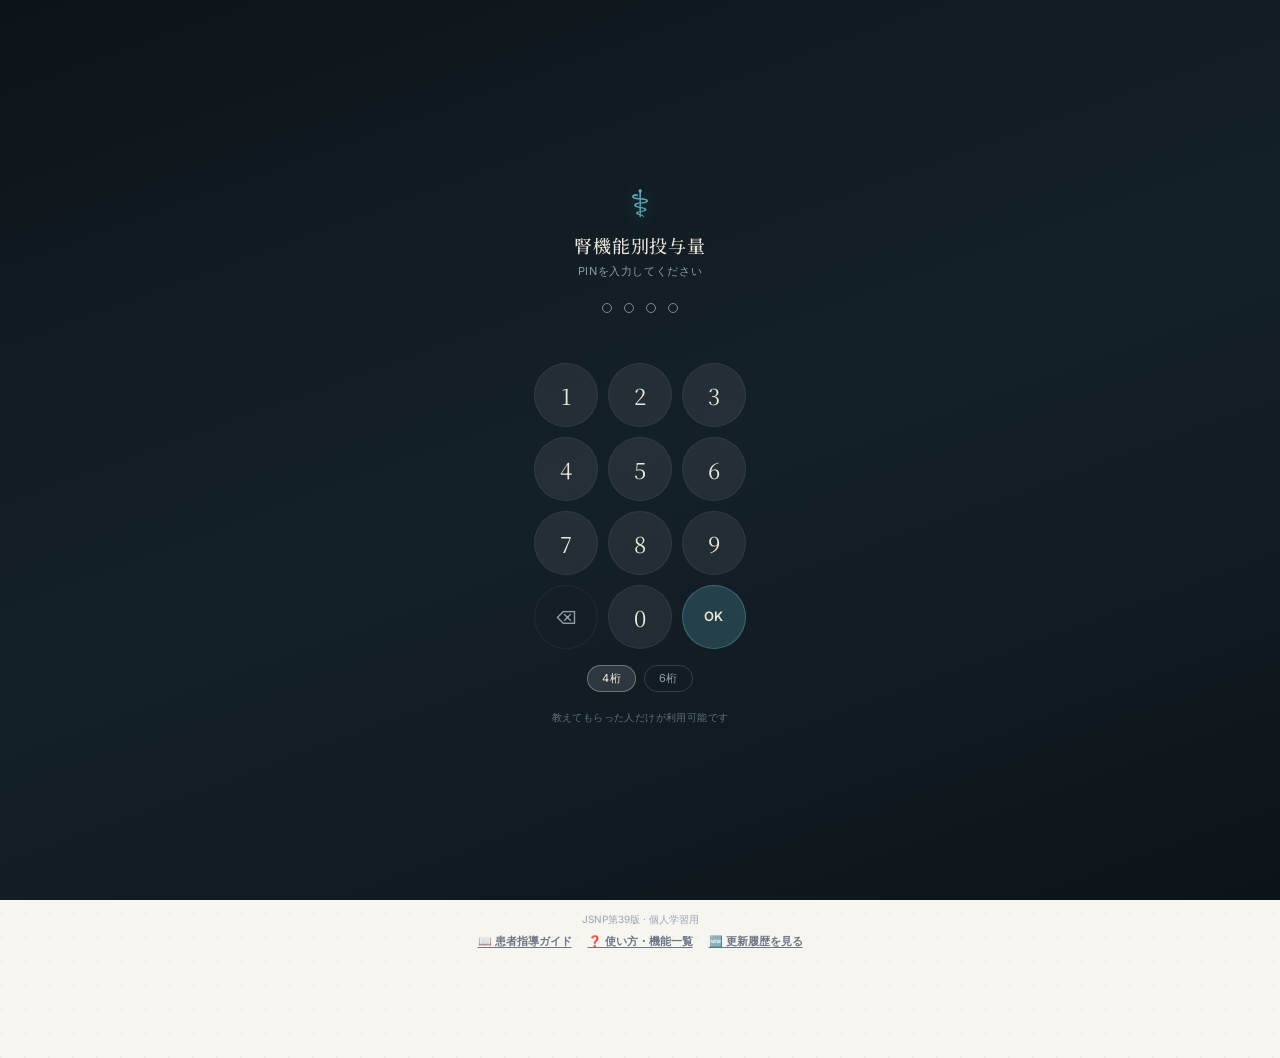
==== commit 54d84408: "Add files via upload" ====
--- a/index.html
+++ b/index.html
@@ -14,7 +14,3574 @@
 <link rel="preconnect" href="https://fonts.googleapis.com">
 <link rel="preconnect" href="https://fonts.gstatic.com" crossorigin>
 <link href="https://fonts.googleapis.com/css2?family=Noto+Serif+JP:wght@500;600&family=Inter:wght@400;500;600;700&family=JetBrains+Mono:wght@500;600&display=swap" rel="stylesheet">
-<link rel="stylesheet" href="css/styles.css">
+<style>
+/* =============================================
+   腎機能別投与量チェッカー
+   "Clinical Precision" — 静謐さと情報密度の両立
+   ============================================= */
+
+/* ===== Design Tokens ===== */
+:root {
+  /* ベース色: ink-on-paper */
+  --bg: #f7f5f0;          /* warm paper */
+  --bg-elev: #ffffff;
+  --bg-sunken: #efece5;
+  --ink: #14181f;         /* near-black, slightly warm */
+  --ink-2: #3a4250;
+  --ink-3: #6c7686;
+  --ink-4: #9aa3b1;
+  --rule: #e3ddd0;        /* hairline */
+  --rule-2: #d0c9b8;
+
+  /* Brand: muted teal (medical, calm) */
+  --brand: #1e6b78;
+  --brand-2: #145660;
+  --brand-soft: #e3eef0;
+  --brand-tint: #f0f7f8;
+
+  /* Status colors: clinical, color-blind safe */
+  --ok: #2d6a4f;          /* deep green */
+  --ok-bg: #e8f0eb;
+  --ok-rule: #b5cdc0;
+
+  --cau: #b8651c;         /* burnt amber */
+  --cau-bg: #fbf0e1;
+  --cau-rule: #e8c89b;
+
+  --war: #a83232;         /* deep red */
+  --war-bg: #f7e5e2;
+  --war-rule: #e0a8a0;
+
+  --proh: #6a1a1a;        /* oxblood */
+  --proh-bg: #efd9d6;
+  --proh-rule: #c98a82;
+
+  --dial: #4a3470;        /* deep violet */
+  --dial-bg: #ebe4f2;
+  --dial-rule: #b9a8d2;
+
+  /* Typography */
+  --font-display: 'Noto Serif JP', 'Times New Roman', serif;
+  --font-body: 'Inter', 'Hiragino Sans', 'Yu Gothic UI', system-ui, sans-serif;
+  --font-mono: 'JetBrains Mono', 'SF Mono', Menlo, monospace;
+
+  /* Geometry */
+  --r-sm: 4px;
+  --r: 6px;
+  --r-lg: 10px;
+  --shadow-1: 0 1px 0 rgba(20,24,31,.04), 0 1px 2px rgba(20,24,31,.06);
+  --shadow-2: 0 2px 4px rgba(20,24,31,.06), 0 4px 12px rgba(20,24,31,.08);
+  --shadow-pop: 0 8px 28px rgba(20,24,31,.18);
+
+  /* Motion */
+  --ease: cubic-bezier(.2,.7,.2,1);
+}
+
+/* ダークモード: 自動(OS追従) または手動(data-theme="dark") */
+/* "Clinical Dark" - 深いネイビーベースに信頼感のあるシアンアクセント */
+@media (prefers-color-scheme: dark) {
+  :root:not([data-theme="light"]) {
+    --bg: #0B1220;          /* 深いネイビー（集中できる背景） */
+    --bg-elev: #121A2B;     /* カード背景 */
+    --bg-sunken: #070D18;   /* より深い沈み込み */
+    --ink: #E8ECF4;         /* 主要テキスト */
+    --ink-2: #B8C0D0;       /* セカンダリテキスト */
+    --ink-3: #6B7280;       /* ヒント・補足 */
+    --ink-4: #4A5160;       /* 極弱テキスト */
+    --rule: #1E2638;        /* 罫線 */
+    --rule-2: #2A3447;      /* やや強い罫線 */
+
+    /* アクセント: 信頼感のあるシアン */
+    --brand: #00D4FF;
+    --brand-2: #5EE0FF;
+    --brand-soft: #0E3340;
+    --brand-tint: #0B2230;
+
+    /* ステータスカラー: スクショ準拠 */
+    --ok: #34D399;          --ok-bg: #0F2820;     --ok-rule: #1F4A38;
+    --cau: #F5A623;         --cau-bg: #2A1F0C;    --cau-rule: #5A3F18;
+    --war: #FF6B6B;         --war-bg: #2A1316;    --war-rule: #5A2A2E;
+    --proh: #FF4D4D;        --proh-bg: #2A0E11;   --proh-rule: #5A1F23;
+    --dial: #A78BFA;        --dial-bg: #1F1A30;   --dial-rule: #3F3460;
+  }
+}
+/* 手動ダークモード (OS設定を上書き) */
+:root[data-theme="dark"] {
+  --bg: #0B1220;
+  --bg-elev: #121A2B;
+  --bg-sunken: #070D18;
+  --ink: #E8ECF4;
+  --ink-2: #B8C0D0;
+  --ink-3: #6B7280;
+  --ink-4: #4A5160;
+  --rule: #1E2638;
+  --rule-2: #2A3447;
+  --brand: #00D4FF;
+  --brand-2: #5EE0FF;
+  --brand-soft: #0E3340;
+  --brand-tint: #0B2230;
+  --ok: #34D399;          --ok-bg: #0F2820;     --ok-rule: #1F4A38;
+  --cau: #F5A623;         --cau-bg: #2A1F0C;    --cau-rule: #5A3F18;
+  --war: #FF6B6B;         --war-bg: #2A1316;    --war-rule: #5A2A2E;
+  --proh: #FF4D4D;        --proh-bg: #2A0E11;   --proh-rule: #5A1F23;
+  --dial: #A78BFA;        --dial-bg: #1F1A30;   --dial-rule: #3F3460;
+}
+
+/* ===== Reset + Base ===== */
+*, *::before, *::after { box-sizing: border-box; }
+* { margin: 0; padding: 0; }
+
+html, body {
+  background: var(--bg);
+  color: var(--ink);
+  font-family: var(--font-body);
+  font-size: 14px;
+  line-height: 1.5;
+  font-feature-settings: 'palt' 1, 'kern' 1, 'liga' 1;
+  -webkit-font-smoothing: antialiased;
+  -moz-osx-font-smoothing: grayscale;
+}
+
+body {
+  min-height: 100vh;
+  /* subtle paper texture */
+  background-image:
+    radial-gradient(circle at 1px 1px, rgba(20,24,31,.03) 1px, transparent 0);
+  background-size: 24px 24px;
+}
+
+button, input, select, textarea {
+  font: inherit;
+  color: inherit;
+}
+
+button { cursor: pointer; background: none; border: none; }
+
+input[type=number]::-webkit-outer-spin-button,
+input[type=number]::-webkit-inner-spin-button { -webkit-appearance: none; margin: 0; }
+input[type=number] { -moz-appearance: textfield; }
+
+::selection { background: var(--brand); color: #fff; }
+
+/* ===== Layout ===== */
+.app {
+  max-width: 720px;
+  margin: 0 auto;
+  padding: 0 16px 80px;
+}
+
+/* ===== Usage stats ===== */
+.usage-content {
+  display: flex;
+  flex-direction: column;
+  gap: 12px;
+}
+.usage-intro {
+  font-size: 13px;
+  color: var(--ink-2);
+  line-height: 1.6;
+}
+.usage-privacy {
+  background: var(--brand-tint);
+  border: 1px solid var(--brand-soft);
+  border-radius: var(--r);
+  padding: 10px 14px;
+  font-size: 12px;
+  color: var(--ink-2);
+  line-height: 1.6;
+}
+.usage-privacy strong {
+  display: block;
+  font-size: 12px;
+  color: var(--brand-2);
+  margin-bottom: 4px;
+}
+.usage-privacy ul {
+  margin: 0;
+  padding-left: 18px;
+}
+.usage-privacy li {
+  margin: 1px 0;
+}
+.usage-stats {
+  display: grid;
+  grid-template-columns: repeat(3, 1fr);
+  gap: 8px;
+  background: var(--bg-sunken);
+  border-radius: var(--r);
+  padding: 10px;
+}
+.usage-stat {
+  text-align: center;
+}
+.usage-stat-num {
+  font-family: var(--font-display);
+  font-size: 22px;
+  font-weight: 600;
+  color: var(--brand);
+  font-variant-numeric: tabular-nums;
+}
+.usage-stat-lb {
+  font-size: 10px;
+  color: var(--ink-3);
+  letter-spacing: 0.04em;
+  text-transform: uppercase;
+  margin-top: 2px;
+}
+.usage-section-title {
+  font-size: 11px;
+  font-weight: 600;
+  letter-spacing: 0.06em;
+  text-transform: uppercase;
+  color: var(--ink-3);
+  margin-top: 4px;
+  margin-bottom: 4px;
+}
+.usage-list {
+  display: flex;
+  flex-direction: column;
+  gap: 4px;
+}
+.usage-item {
+  display: flex;
+  align-items: center;
+  gap: 10px;
+  padding: 7px 10px;
+  background: var(--bg-elev);
+  border: 1px solid var(--rule);
+  border-radius: var(--r-sm);
+  cursor: pointer;
+  transition: background .12s;
+}
+.usage-item:hover { background: var(--brand-tint); }
+.usage-rank {
+  font-family: var(--font-mono);
+  font-size: 11px;
+  font-weight: 700;
+  color: var(--ink-3);
+  width: 18px;
+  text-align: right;
+}
+.usage-bar-wrap { flex: 1; min-width: 0; }
+.usage-name {
+  font-size: 12.5px;
+  font-weight: 600;
+  color: var(--ink);
+}
+.usage-bar {
+  margin-top: 3px;
+  height: 4px;
+  background: var(--bg-sunken);
+  border-radius: 2px;
+  overflow: hidden;
+}
+.usage-bar-fill {
+  height: 100%;
+  background: var(--brand);
+  border-radius: 2px;
+  transition: width .3s var(--ease);
+}
+.usage-count {
+  font-family: var(--font-mono);
+  font-variant-numeric: tabular-nums;
+  font-size: 11.5px;
+  font-weight: 700;
+  color: var(--brand);
+  min-width: 24px;
+  text-align: right;
+}
+.usage-actions {
+  display: flex;
+  gap: 8px;
+  margin-top: 8px;
+}
+
+/* ===== Initial splash (PWA起動時の白フラッシュ防止) ===== */
+.splash {
+  position: fixed; inset: 0;
+  z-index: 8000;
+  background: var(--bg);
+  display: flex;
+  align-items: center;
+  justify-content: center;
+  opacity: 1;
+  transition: opacity .4s ease, visibility 0s linear .4s;
+}
+.splash[data-hidden="true"] {
+  opacity: 0;
+  visibility: hidden;
+  pointer-events: none;
+}
+.splash-mark {
+  width: 56px; height: 56px;
+  border-radius: 50%;
+  background: var(--brand);
+  position: relative;
+  animation: splashPulse 1.2s ease-in-out infinite;
+}
+.splash-mark::before, .splash-mark::after {
+  content: '';
+  position: absolute;
+  background: #fff;
+  border-radius: 4px;
+}
+.splash-mark::before {
+  width: 6px; height: 28px;
+  top: 14px; left: 25px;
+}
+.splash-mark::after {
+  width: 28px; height: 6px;
+  top: 25px; left: 14px;
+}
+@keyframes splashPulse {
+  0%, 100% { transform: scale(1); opacity: .9; }
+  50% { transform: scale(1.06); opacity: 1; }
+}
+
+/* ===== PIN Lock Screen ===== */
+.pin-overlay {
+  position: fixed; inset: 0;
+  z-index: 9999;
+  display: none;
+  align-items: center;
+  justify-content: center;
+  padding: 20px;
+  background: linear-gradient(160deg, #0d1419 0%, #142028 50%, #0d1419 100%);
+}
+
+.pin-overlay[style*="flex"] { display: flex !important; }
+
+.pin-card {
+  width: 100%;
+  max-width: 360px;
+  display: flex;
+  flex-direction: column;
+  align-items: center;
+  gap: 0;
+  padding: 28px 20px 20px;
+}
+
+.pin-mark {
+  font-size: 38px;
+  color: #5dadbb;
+  margin-bottom: 10px;
+  line-height: 1;
+  filter: drop-shadow(0 2px 8px rgba(93,173,187,.3));
+}
+
+.pin-title {
+  font-family: 'Noto Serif JP', serif;
+  font-size: 18px;
+  font-weight: 500;
+  color: #ebe6da;
+  letter-spacing: 0.04em;
+  margin: 0;
+}
+
+.pin-sub {
+  font-size: 11px;
+  color: #8e9ca5;
+  letter-spacing: 0.06em;
+  margin: 4px 0 24px;
+  text-align: center;
+}
+
+.pin-dots {
+  display: flex;
+  gap: 12px;
+  margin-bottom: 16px;
+  min-height: 14px;
+}
+.pin-dot {
+  width: 10px;
+  height: 10px;
+  border-radius: 50%;
+  border: 1.5px solid rgba(255,255,255,.45);
+  background: transparent;
+  transition: background .12s, border-color .12s;
+}
+.pin-dot.filled {
+  background: #5dadbb;
+  border-color: #5dadbb;
+  box-shadow: 0 0 6px rgba(93,173,187,.5);
+}
+
+.pin-err {
+  color: #e08070;
+  font-size: 11px;
+  height: 16px;
+  margin-bottom: 14px;
+  text-align: center;
+  letter-spacing: 0.02em;
+}
+
+.pin-keypad {
+  display: grid;
+  grid-template-columns: repeat(3, 64px);
+  gap: 10px;
+  margin-bottom: 16px;
+}
+.pin-key {
+  width: 64px;
+  height: 64px;
+  border-radius: 50%;
+  background: rgba(255,255,255,.07);
+  color: #ebe6da;
+  font-family: 'Noto Serif JP', serif;
+  font-size: 22px;
+  font-weight: 400;
+  border: 1px solid rgba(255,255,255,.06);
+  transition: all .1s ease;
+  -webkit-tap-highlight-color: transparent;
+  cursor: pointer;
+}
+.pin-key:hover { background: rgba(255,255,255,.12); }
+.pin-key:active {
+  background: rgba(93,173,187,.3);
+  transform: scale(.94);
+}
+.pin-key--util {
+  font-family: 'Inter', system-ui;
+  font-size: 18px;
+  background: transparent;
+  color: #8e9ca5;
+}
+.pin-key--ok {
+  font-family: 'Inter', system-ui;
+  font-size: 13px;
+  font-weight: 600;
+  letter-spacing: 0.06em;
+  background: rgba(93,173,187,.25);
+  color: #ebe6da;
+  border-color: rgba(93,173,187,.4);
+}
+.pin-key--ok:hover { background: rgba(93,173,187,.4); }
+
+.pin-len-row {
+  display: flex;
+  gap: 8px;
+  margin-bottom: 18px;
+}
+.pin-len-btn {
+  background: transparent;
+  border: 1px solid rgba(255,255,255,.15);
+  color: #8e9ca5;
+  font-size: 11px;
+  padding: 4px 14px;
+  border-radius: 99px;
+  cursor: pointer;
+  transition: all .12s;
+  letter-spacing: 0.04em;
+}
+.pin-len-btn[data-active="true"] {
+  background: rgba(255,255,255,.12);
+  color: #ebe6da;
+  border-color: rgba(255,255,255,.3);
+}
+
+.pin-hint {
+  font-size: 10px;
+  color: #62707a;
+  text-align: center;
+  letter-spacing: 0.04em;
+  margin: 0;
+}
+
+@keyframes pinShake {
+  0%,100% { transform: translateX(0); }
+  20%,60% { transform: translateX(-7px); }
+  40%,80% { transform: translateX(7px); }
+}
+.pin-dots.shake { animation: pinShake .4s ease; }
+
+/* ===== Header ===== */
+.app-header {
+  position: sticky; top: 0; z-index: 100;
+  background: var(--bg);
+  border-bottom: 1px solid var(--rule);
+  padding: 14px 16px 12px;
+  margin-bottom: 0;
+  backdrop-filter: saturate(1.2) blur(8px);
+  -webkit-backdrop-filter: saturate(1.2) blur(8px);
+  background: color-mix(in srgb, var(--bg) 85%, transparent);
+}
+.app-header-inner {
+  max-width: 720px; margin: 0 auto;
+  display: flex; align-items: baseline; justify-content: space-between;
+  gap: 12px; flex-wrap: wrap;
+}
+.app-title {
+  font-family: var(--font-display);
+  font-weight: 600;
+  font-size: 17px;
+  letter-spacing: 0.01em;
+  color: var(--ink);
+  display: flex; align-items: baseline; gap: 8px;
+}
+.app-title::before {
+  content: '';
+  display: inline-block;
+  width: 6px; height: 6px;
+  background: var(--brand);
+  border-radius: 50%;
+  align-self: center;
+  flex-shrink: 0;
+}
+.app-meta {
+  font-size: 11px;
+  color: var(--ink-3);
+  font-variant-numeric: tabular-nums;
+  letter-spacing: 0.02em;
+}
+
+/* ===== Header tools (theme, menu) ===== */
+.header-tools {
+  display: flex;
+  align-items: center;
+  gap: 6px;
+}
+.tool-btn {
+  width: 32px;
+  height: 32px;
+  border-radius: 50%;
+  background: transparent;
+  border: 1px solid var(--rule-2);
+  color: var(--ink-2);
+  font-size: 14px;
+  display: flex;
+  align-items: center;
+  justify-content: center;
+  cursor: pointer;
+  transition: all .15s var(--ease);
+  font-feature-settings: 'liga' 0;
+}
+.tool-btn:hover {
+  background: var(--bg-elev);
+  border-color: var(--ink-3);
+  color: var(--ink);
+}
+.tool-btn[aria-label]::after {
+  content: attr(data-label);
+  position: absolute;
+  bottom: -22px;
+  background: var(--ink);
+  color: var(--bg);
+  font-size: 10px;
+  padding: 2px 6px;
+  border-radius: 3px;
+  white-space: nowrap;
+  opacity: 0;
+  pointer-events: none;
+  transition: opacity .15s;
+}
+
+/* ===== Section ===== */
+section { margin-top: 16px; }
+.section-label {
+  font-size: 10px;
+  font-weight: 600;
+  letter-spacing: 0.14em;
+  color: var(--ink-3);
+  text-transform: uppercase;
+  margin-bottom: 8px;
+  display: flex; align-items: center; gap: 8px;
+  justify-content: space-between;
+}
+.section-label > span:first-child {
+  display: flex; align-items: center; gap: 8px;
+}
+.section-label > span:first-child::before {
+  content: '';
+  flex-shrink: 0;
+  display: inline-block;
+  width: 14px; height: 1px;
+  background: var(--ink-3);
+}
+
+/* 単純な span ではなく直接テキストを表示する section-label への対応 */
+.section-label::before {
+  content: '';
+  flex-shrink: 0;
+  display: inline-block;
+  width: 14px; height: 1px;
+  background: var(--ink-3);
+}
+
+/* 「複数まとめて選択」ボタン (section-label内) */
+.bulk-btn {
+  margin-left: auto;
+  font-size: 11px;
+  font-weight: 500;
+  color: var(--brand-2);
+  background: var(--brand-tint);
+  border: 1px solid var(--brand-soft);
+  padding: 4px 12px;
+  border-radius: 99px;
+  letter-spacing: 0.02em;
+  cursor: pointer;
+  transition: all .12s;
+  text-transform: none;
+}
+.bulk-btn:hover {
+  background: var(--brand-soft);
+  border-color: var(--brand);
+}
+/* span を入れた場合は wrapper の擬似要素を使うので親の擬似要素を抑制 */
+.section-label:has(> span)::before {
+  display: none;
+}
+
+.bulk-btn {
+  font-size: 10px;
+  font-weight: 600;
+  letter-spacing: 0.04em;
+  color: var(--brand);
+  padding: 4px 10px;
+  border: 1px solid var(--brand);
+  border-radius: 99px;
+  background: transparent;
+  cursor: pointer;
+  text-transform: none;
+  transition: all .12s;
+}
+.bulk-btn:hover {
+  background: var(--brand);
+  color: var(--bg-elev);
+}
+
+/* ===== Bulk match modal content ===== */
+.bulk-content { display: flex; flex-direction: column; gap: 12px; }
+.bulk-textarea {
+  width: 100%;
+  min-height: 120px;
+  padding: 10px 12px;
+  background: var(--bg-elev);
+  border: 1.5px solid var(--rule-2);
+  border-radius: var(--r);
+  font-size: 16px;
+  font-family: var(--font-body);
+  color: var(--ink);
+  resize: vertical;
+  line-height: 1.6;
+}
+.bulk-textarea:focus {
+  outline: none;
+  border-color: var(--brand);
+  box-shadow: 0 0 0 3px var(--brand-soft);
+}
+.bulk-hint {
+  font-size: 11px;
+  color: var(--ink-3);
+  line-height: 1.5;
+}
+.bulk-result {
+  display: flex; flex-direction: column; gap: 8px;
+}
+.bulk-section-title {
+  font-size: 10px;
+  font-weight: 600;
+  letter-spacing: 0.06em;
+  text-transform: uppercase;
+  margin-bottom: 4px;
+}
+.bulk-matched-list, .bulk-unmatched-list {
+  display: flex; flex-wrap: wrap; gap: 6px;
+}
+.bulk-match-chip {
+  display: inline-flex; align-items: center; gap: 6px;
+  padding: 4px 10px;
+  border-radius: 99px;
+  font-size: 12px;
+  background: var(--ok-bg);
+  color: var(--ok);
+  border: 1px solid var(--ok-rule);
+}
+.bulk-match-chip-source {
+  font-size: 9.5px;
+  opacity: .6;
+  margin-left: 4px;
+  font-style: italic;
+}
+.bulk-unmatch-chip {
+  padding: 4px 10px;
+  font-size: 12px;
+  background: var(--war-bg);
+  color: var(--war);
+  border: 1px solid var(--war-rule);
+  border-radius: 99px;
+}
+
+/* Ambiguous (複数候補) */
+.bulk-ambiguous-list {
+  display: flex;
+  flex-direction: column;
+  gap: 8px;
+}
+.bulk-ambig-item {
+  background: var(--cau-bg);
+  border: 1px solid var(--cau-rule);
+  border-radius: var(--r);
+  padding: 8px 10px;
+}
+.bulk-ambig-source {
+  font-size: 11px;
+  font-weight: 600;
+  color: var(--cau);
+  margin-bottom: 6px;
+  letter-spacing: 0.02em;
+}
+.bulk-ambig-options {
+  display: flex;
+  flex-wrap: wrap;
+  gap: 5px;
+}
+.bulk-ambig-btn {
+  padding: 4px 10px;
+  font-size: 11.5px;
+  background: var(--bg-elev);
+  border: 1px solid var(--rule-2);
+  border-radius: 99px;
+  color: var(--ink);
+  cursor: pointer;
+  transition: all .12s;
+  font-weight: 500;
+}
+.bulk-ambig-btn:hover {
+  border-color: var(--brand);
+  color: var(--brand);
+}
+.bulk-ambig-btn.is-active {
+  background: var(--brand);
+  color: var(--bg-elev);
+  border-color: var(--brand);
+  font-weight: 600;
+}
+.bulk-ambig-skip {
+  color: var(--ink-3);
+  font-style: italic;
+}
+.bulk-actions {
+  display: flex; gap: 8px;
+  margin-top: 8px;
+  flex-wrap: wrap;
+}
+.bulk-action-btn {
+  flex: 1;
+  min-width: 100px;
+  padding: 9px 12px;
+  font-size: 12px;
+  font-weight: 600;
+  border-radius: 99px;
+  cursor: pointer;
+  letter-spacing: 0.04em;
+  border: 1px solid;
+  transition: all .12s;
+}
+.bulk-action-btn--primary {
+  background: var(--brand);
+  border-color: var(--brand);
+  color: var(--bg-elev);
+}
+.bulk-action-btn--primary:hover { background: var(--brand-2); }
+.bulk-action-btn--primary:disabled {
+  opacity: .4; cursor: not-allowed;
+}
+.bulk-action-btn--secondary {
+  background: transparent;
+  border-color: var(--rule-2);
+  color: var(--ink-2);
+}
+.bulk-action-btn--secondary:hover {
+  border-color: var(--ink); color: var(--ink);
+}
+
+/* ===== Card ===== */
+.card {
+  background: var(--bg-elev);
+  border: 1px solid var(--rule);
+  border-radius: var(--r-lg);
+  box-shadow: var(--shadow-1);
+}
+
+/* ===== Input panel ===== */
+.input-panel { padding: 0; }
+.input-tabs {
+  display: flex;
+  border-bottom: 1px solid var(--rule);
+}
+.input-tab {
+  flex: 1;
+  padding: 11px 12px;
+  font-size: 12px;
+  font-weight: 500;
+  color: var(--ink-3);
+  border-bottom: 2px solid transparent;
+  transition: color .15s var(--ease), border-color .15s var(--ease);
+  letter-spacing: 0.02em;
+}
+.input-tab[aria-selected="true"] {
+  color: var(--brand);
+  border-bottom-color: var(--brand);
+  font-weight: 600;
+}
+.input-body { padding: 14px 14px 12px; }
+
+.field-grid {
+  display: grid;
+  grid-template-columns: repeat(3, 1fr);
+  gap: 8px 10px;
+}
+.field-grid--2 { grid-template-columns: 1fr 1fr; }
+
+.field { display: flex; flex-direction: column; gap: 4px; }
+.field-label {
+  font-size: 10px;
+  font-weight: 600;
+  letter-spacing: 0.06em;
+  color: var(--ink-3);
+  text-transform: uppercase;
+}
+.field-input, .field-select {
+  width: 100%;
+  padding: 9px 10px;
+  background: var(--bg-elev);
+  border: 1px solid var(--rule-2);
+  border-radius: var(--r);
+  font-size: 16px;
+  font-variant-numeric: tabular-nums;
+  font-family: var(--font-mono);
+  color: var(--ink);
+  transition: border-color .15s var(--ease), box-shadow .15s var(--ease);
+}
+.field-select { font-family: var(--font-body); font-size: 16px; }
+.field-input:focus, .field-select:focus {
+  outline: none;
+  border-color: var(--brand);
+  box-shadow: 0 0 0 3px var(--brand-soft);
+}
+.field-input:invalid:not(:placeholder-shown) {
+  border-color: var(--war-rule);
+}
+.field-error {
+  font-size: 10px;
+  color: var(--war);
+  margin-top: 2px;
+  font-variant-numeric: tabular-nums;
+}
+
+/* Formula picker */
+.formula-row {
+  display: flex; gap: 6px;
+  margin-top: 10px;
+}
+.formula-btn {
+  flex: 1;
+  padding: 7px 8px;
+  font-size: 11px;
+  font-weight: 500;
+  color: var(--ink-3);
+  border: 1px solid var(--rule-2);
+  border-radius: var(--r);
+  background: var(--bg-elev);
+  transition: all .15s var(--ease);
+  letter-spacing: 0.02em;
+}
+.formula-btn[aria-selected="true"] {
+  background: var(--ink);
+  border-color: var(--ink);
+  color: var(--bg-elev);
+  font-weight: 600;
+}
+
+.reset-btn {
+  width: 100%;
+  margin-top: 10px;
+  padding: 7px;
+  font-size: 11px;
+  color: var(--ink-3);
+  border: 1px dashed var(--rule-2);
+  border-radius: var(--r);
+  background: transparent;
+  transition: color .15s, border-color .15s;
+  letter-spacing: 0.04em;
+}
+.reset-btn:hover { color: var(--ink); border-color: var(--ink-3); }
+
+/* ===== Result display ===== */
+.result-grid {
+  display: grid;
+  grid-template-columns: 1fr 1fr;
+  gap: 10px;
+  margin-top: 14px;
+}
+.result-cell {
+  border: 1px solid var(--rule);
+  border-radius: var(--r-lg);
+  padding: 12px 14px;
+  background: var(--bg-elev);
+  position: relative;
+  overflow: hidden;
+}
+.result-cell--egfr { border-left: 3px solid var(--brand); }
+.result-cell--ccr  { border-left: 3px solid var(--ok); }
+
+.result-label {
+  font-size: 10px;
+  font-weight: 600;
+  letter-spacing: 0.1em;
+  color: var(--ink-3);
+  text-transform: uppercase;
+  display: flex; align-items: baseline; justify-content: space-between;
+  gap: 8px;
+}
+.result-formula {
+  font-size: 9px;
+  font-weight: 400;
+  color: var(--ink-4);
+  letter-spacing: 0;
+  text-transform: none;
+  font-variant: small-caps;
+}
+.result-value {
+  font-family: var(--font-display);
+  font-size: 36px;
+  font-weight: 500;
+  color: var(--ink);
+  line-height: 1.05;
+  margin-top: 4px;
+  font-variant-numeric: tabular-nums;
+  font-feature-settings: 'tnum' 1;
+}
+.result-unit {
+  font-size: 10px;
+  color: var(--ink-3);
+  font-variant-numeric: tabular-nums;
+  margin-top: 1px;
+}
+.result-stage {
+  display: inline-block;
+  margin-top: 6px;
+  padding: 2px 8px;
+  font-size: 11px;
+  font-weight: 600;
+  letter-spacing: 0.04em;
+  background: var(--ink);
+  color: var(--bg-elev);
+  border-radius: 99px;
+}
+.result-cell--egfr .result-stage { background: var(--brand); }
+.result-cell--ccr  .result-stage { background: var(--ok); }
+.result-individualized {
+  font-size: 10px;
+  color: var(--ink-2);
+  margin-top: 6px;
+  border-top: 1px dashed var(--rule);
+  padding-top: 4px;
+}
+.result-individualized strong {
+  font-family: var(--font-mono);
+  font-weight: 600;
+  font-variant-numeric: tabular-nums;
+}
+
+.result-note {
+  font-size: 10px;
+  color: var(--ink-3);
+  margin-top: 8px;
+  padding: 6px 8px;
+  background: var(--bg-sunken);
+  border-radius: var(--r-sm);
+  line-height: 1.5;
+}
+
+/* ===== Status bar (sticky summary) ===== */
+.status-bar {
+  position: sticky;
+  top: 56px;
+  z-index: 90;
+  background: var(--ink);
+  color: var(--bg-elev);
+  border-radius: var(--r-lg);
+  border: 1px solid transparent;
+  padding: 10px 14px;
+  margin: 12px 0;
+  display: flex; align-items: center; justify-content: space-between;
+  gap: 12px;
+  box-shadow: var(--shadow-2);
+}
+
+/* ステータスバー：ダークでは --ink が明色になり白帯化するため、独自に指定 */
+@media (prefers-color-scheme: dark) {
+  :root:not([data-theme="light"]) .status-bar {
+    background: var(--bg-elev);
+    color: var(--ink);
+    border-color: var(--rule-2);
+    box-shadow: 0 4px 20px rgba(0, 0, 0, .35);
+  }
+  :root:not([data-theme="light"]) .status-num { color: var(--brand); }
+  :root:not([data-theme="light"]) .status-stage {
+    background: var(--brand-soft);
+    color: var(--brand-2);
+  }
+}
+:root[data-theme="dark"] .status-bar {
+  background: var(--bg-elev);
+  color: var(--ink);
+  border-color: var(--rule-2);
+  box-shadow: 0 4px 20px rgba(0, 0, 0, .35);
+}
+:root[data-theme="dark"] .status-num { color: var(--brand); }
+:root[data-theme="dark"] .status-stage {
+  background: var(--brand-soft);
+  color: var(--brand-2);
+}
+
+.status-bar[hidden] { display: none; }
+.status-values { display: flex; gap: 18px; align-items: baseline; }
+.status-cell { display: flex; flex-direction: column; gap: 2px; }
+.status-label {
+  font-size: 9px;
+  letter-spacing: 0.1em;
+  text-transform: uppercase;
+  opacity: .65;
+}
+.status-num {
+  font-family: var(--font-display);
+  font-size: 22px;
+  font-weight: 500;
+  font-variant-numeric: tabular-nums;
+  line-height: 1;
+}
+.status-num--sm { font-size: 16px; opacity: .92; }
+.status-stage {
+  background: rgba(255,255,255,.16);
+  padding: 4px 10px;
+  border-radius: 99px;
+  font-size: 11px;
+  font-weight: 600;
+  letter-spacing: 0.04em;
+}
+
+/* ===== Selection bar ===== */
+.selection-bar {
+  background: var(--brand-tint);
+  border: 1px solid var(--brand-soft);
+  border-radius: var(--r-lg);
+  padding: 10px 12px;
+  margin: 12px 0;
+}
+.selection-bar[hidden] { display: none; }
+.selection-head {
+  display: flex; align-items: center; justify-content: space-between;
+  margin-bottom: 8px;
+}
+.selection-title {
+  font-size: 11px;
+  font-weight: 600;
+  letter-spacing: 0.06em;
+  text-transform: uppercase;
+  color: var(--brand-2);
+}
+.selection-count {
+  font-family: var(--font-mono);
+  font-variant-numeric: tabular-nums;
+  font-size: 11px;
+  font-weight: 400;
+  opacity: .7;
+}
+.btn-clear {
+  font-size: 11px;
+  color: var(--ink-3);
+  padding: 3px 10px;
+  border: 1px solid var(--rule-2);
+  border-radius: 99px;
+  transition: all .15s;
+}
+.btn-clear:hover { border-color: var(--ink); color: var(--ink); }
+
+/* 選択中のステータス別集計 (#17) */
+.sel-summary {
+  display: flex;
+  flex-wrap: wrap;
+  gap: 5px;
+  margin-bottom: 8px;
+  padding: 6px 8px;
+  background: var(--bg-elev);
+  border: 1px solid var(--brand-soft);
+  border-radius: var(--r);
+}
+.sel-summary[hidden] { display: none; }
+.sel-summary-item {
+  font-size: 10.5px;
+  padding: 2px 8px;
+}
+.chips {
+  display: flex; flex-wrap: wrap; gap: 6px;
+}
+.chip {
+  display: inline-flex; align-items: center; gap: 6px;
+  padding: 5px 10px 5px 12px;
+  background: var(--bg-elev);
+  border: 1px solid var(--brand-soft);
+  border-radius: 99px;
+  font-size: 12px;
+  color: var(--brand-2);
+  font-weight: 500;
+  transition: all .15s;
+}
+.chip:hover { background: var(--brand-soft); }
+.chip-x {
+  font-size: 14px; line-height: 1;
+  color: var(--ink-3);
+  margin-left: 2px;
+}
+
+/* ===== Search ===== */
+.search-wrap {
+  position: sticky; top: 56px;
+  z-index: 80;
+  margin: 14px 0 12px;
+  /* sticky時に背景透ける問題対策: 背景色を確保 */
+  background: var(--bg);
+  padding: 6px 0;
+}
+.search-bar {
+  position: relative;
+}
+.search-icon {
+  position: absolute;
+  left: 16px; top: 50%;
+  transform: translateY(-50%);
+  color: var(--ink-2);
+  pointer-events: none;
+  font-size: 16px;
+  font-weight: 700;
+}
+.search-input {
+  width: 100%;
+  padding: 12px 40px 12px 42px;
+  background: var(--bg-elev);
+  border: 1.5px solid var(--ink-3);
+  border-radius: 99px;
+  font-size: 16px;
+  font-weight: 500;
+  color: var(--ink);
+  box-shadow: 0 1px 3px rgba(20,24,31,.08);
+  transition: all .15s var(--ease);
+}
+.search-input::placeholder {
+  color: var(--ink-3);
+  font-weight: 400;
+}
+.search-input:hover {
+  border-color: var(--ink-2);
+}
+.search-input:focus {
+  outline: none;
+  border-color: var(--brand);
+  border-width: 2px;
+  padding: 11.5px 39.5px 11.5px 41.5px;
+  box-shadow: 0 0 0 4px var(--brand-soft), 0 1px 3px rgba(20,24,31,.08);
+}
+.search-clear {
+  position: absolute;
+  right: 12px; top: 50%;
+  transform: translateY(-50%);
+  width: 24px; height: 24px;
+  border-radius: 50%;
+  background: var(--ink-3);
+  color: #fff;
+  display: none;
+  align-items: center; justify-content: center;
+  font-size: 12px;
+  font-weight: 700;
+  line-height: 1;
+  cursor: pointer;
+  transition: background .12s;
+}
+.search-clear:hover {
+  background: var(--ink);
+}
+.search-clear[data-visible="true"] { display: flex; }
+
+.suggest-list {
+  position: absolute;
+  top: 100%; left: 0; right: 0;
+  margin-top: 4px;
+  background: var(--bg-elev);
+  border: 1px solid var(--rule);
+  border-radius: var(--r-lg);
+  box-shadow: var(--shadow-pop);
+  max-height: 320px;
+  overflow-y: auto;
+  z-index: 100;
+  display: none;
+}
+.suggest-list[data-visible="true"] { display: block; }
+.suggest-hint {
+  padding: 8px 14px;
+  font-size: 10px;
+  color: var(--ink-3);
+  background: var(--bg-sunken);
+  letter-spacing: 0.04em;
+  text-transform: uppercase;
+  border-bottom: 1px solid var(--rule);
+}
+.suggest-item {
+  padding: 10px 14px;
+  border-bottom: 1px solid var(--rule);
+  display: flex; align-items: center; justify-content: space-between;
+  gap: 10px;
+  cursor: pointer;
+  transition: background .12s;
+}
+.suggest-item:last-child { border-bottom: none; }
+.suggest-item:hover, .suggest-item:focus-visible {
+  background: var(--brand-tint);
+  outline: none;
+}
+.suggest-item-main { flex: 1; min-width: 0; }
+.suggest-name {
+  font-size: 14px;
+  font-weight: 600;
+  color: var(--ink);
+}
+.suggest-meta {
+  font-size: 10px;
+  color: var(--ink-3);
+  margin-top: 2px;
+  white-space: nowrap; overflow: hidden; text-overflow: ellipsis;
+}
+.suggest-cat-dot {
+  width: 8px;
+  height: 8px;
+  border-radius: 50%;
+  flex-shrink: 0;
+  margin-top: 7px;
+  margin-left: 0;
+  align-self: flex-start;
+}
+.suggest-item[aria-selected="true"]::before {
+  content: '✓';
+  color: var(--brand);
+  font-weight: 700;
+  margin-right: 4px;
+}
+
+/* ===== Legend ===== */
+.legend {
+  background: var(--bg-elev);
+  border: 1px solid var(--rule);
+  border-radius: var(--r-lg);
+  padding: 9px 12px;
+  margin-bottom: 12px;
+  display: flex; flex-wrap: wrap;
+  gap: 4px 12px;
+  align-items: center;
+}
+.legend-label {
+  font-size: 10px;
+  font-weight: 600;
+  letter-spacing: 0.08em;
+  text-transform: uppercase;
+  color: var(--ink-3);
+  margin-right: 6px;
+}
+.legend-item {
+  display: flex; align-items: center; gap: 5px;
+  font-size: 10px;
+  color: var(--ink-2);
+}
+.legend-dot {
+  width: 9px; height: 9px;
+  border-radius: 2px;
+  flex-shrink: 0;
+  border: 1px solid;
+}
+.legend-dot--ok    { background: var(--ok-bg);   border-color: var(--ok); }
+.legend-dot--cau   { background: var(--cau-bg);  border-color: var(--cau); }
+.legend-dot--war   { background: var(--war-bg);  border-color: var(--war); }
+.legend-dot--proh  { background: var(--proh-bg); border-color: var(--proh); }
+.legend-dot--dial  { background: var(--dial-bg); border-color: var(--dial); }
+
+/* ===== Status badge ===== */
+.badge {
+  display: inline-block;
+  padding: 3px 8px;
+  font-size: 11px;
+  font-weight: 600;
+  border-radius: 4px;
+  letter-spacing: 0.02em;
+  white-space: nowrap;
+  border: 1px solid;
+  font-variant-numeric: tabular-nums;
+  line-height: 1.3;
+}
+.b-ok    { background: var(--ok-bg);   color: var(--ok);   border-color: var(--ok-rule); }
+.b-cau   { background: var(--cau-bg);  color: var(--cau);  border-color: var(--cau-rule); }
+.b-war   { background: var(--war-bg);  color: var(--war);  border-color: var(--war-rule); }
+.b-proh  { background: var(--proh-bg); color: var(--proh); border-color: var(--proh-rule); }
+.b-dial  { background: var(--dial-bg); color: var(--dial); border-color: var(--dial-rule); }
+.b-none  { background: var(--bg-sunken); color: var(--ink-3); border-color: var(--rule-2); }
+
+/* Status icon (アクセシビリティ: 色覚異常対応) */
+.badge::before {
+  display: inline-block;
+  margin-right: 4px;
+  font-weight: 700;
+  font-family: var(--font-mono);
+  font-size: 10px;
+  letter-spacing: 0;
+  opacity: .7;
+}
+.b-ok::before    { content: '●'; }
+.b-cau::before   { content: '◐'; }
+.b-war::before   { content: '▲'; }
+.b-proh::before  { content: '✕'; }
+.b-dial::before  { content: '◆'; }
+.b-none::before  { content: '–'; opacity: .4; }
+
+/* metric tag */
+.mtag {
+  display: inline-block;
+  font-size: 9px;
+  font-weight: 700;
+  letter-spacing: 0.04em;
+  padding: 1px 5px;
+  border-radius: 3px;
+  vertical-align: middle;
+  margin-left: 6px;
+  font-variant: small-caps;
+}
+.mtag-e { background: var(--brand-soft); color: var(--brand); }
+.mtag-c { background: var(--ok-bg);      color: var(--ok); }
+
+/* ===== Comparison table ===== */
+.compare-panel {
+  background: var(--bg-elev);
+  border: 1px solid var(--rule);
+  border-radius: var(--r-lg);
+  margin-bottom: 14px;
+  overflow: hidden;
+  box-shadow: var(--shadow-1);
+}
+.compare-panel[hidden] { display: none; }
+.compare-head {
+  background: var(--brand);
+  color: #fff;
+  padding: 10px 14px;
+  display: flex; align-items: baseline; justify-content: space-between;
+  gap: 8px;
+}
+/* ダークモードではアクセントが明色になるため文字を暗く */
+@media (prefers-color-scheme: dark) {
+  :root:not([data-theme="light"]) .compare-head { color: #04121a; }
+}
+:root[data-theme="dark"] .compare-head { color: #04121a; }
+.compare-title {
+  font-family: var(--font-display);
+  font-size: 14px;
+  font-weight: 500;
+  letter-spacing: 0.02em;
+}
+.compare-hint {
+  font-size: 10px;
+  opacity: .6;
+  font-weight: 400;
+}
+.compare-scroll {
+  overflow-x: auto;
+  -webkit-overflow-scrolling: touch;
+  scrollbar-width: thin;
+}
+.compare-table {
+  width: 100%;
+  min-width: 360px;
+  border-collapse: collapse;
+  font-size: 11px;
+}
+.compare-table thead th {
+  background: var(--bg-sunken);
+  color: var(--ink);
+  padding: 8px 8px 10px;
+  border: 1px solid var(--rule);
+  border-top: none;
+  font-weight: 600;
+  font-size: 10px;
+  white-space: nowrap;
+  vertical-align: top;
+  position: sticky; top: 0;
+  z-index: 1;
+}
+.compare-table thead th:first-child { width: 80px; }
+.drug-th-name {
+  font-size: 12px;
+  font-weight: 700;
+  color: var(--brand-2);
+  line-height: 1.25;
+  cursor: pointer;
+  text-decoration: underline dotted var(--brand-2);
+  text-underline-offset: 3px;
+}
+.drug-th-brand {
+  font-size: 10px;
+  font-weight: 500;
+  color: var(--ink-2);
+  margin-top: 2px;
+  line-height: 1.3;
+  letter-spacing: 0;
+  font-feature-settings: 'palt' 1;
+  /* 併売は折返し可、ただし「・」前後では切らない */
+  word-break: keep-all;
+  overflow-wrap: break-word;
+}
+.drug-th-cls {
+  font-size: 9px;
+  font-weight: 400;
+  color: var(--ink-3);
+  margin-top: 2px;
+  letter-spacing: 0;
+}
+.drug-th-actions {
+  margin-top: 4px;
+  display: flex; gap: 4px; justify-content: center;
+}
+.drug-th-action {
+  font-size: 9px;
+  color: var(--ink-3);
+  padding: 1px 6px;
+  border: 1px solid var(--rule-2);
+  border-radius: 99px;
+  cursor: pointer;
+  transition: all .12s;
+}
+.drug-th-action:hover { color: var(--war); border-color: var(--war-rule); }
+
+.compare-table tbody td {
+  padding: 6px 7px;
+  border: 1px solid var(--rule);
+  text-align: center;
+  vertical-align: middle;
+  transition: background-color .25s var(--ease), box-shadow .25s var(--ease);
+}
+.compare-table tbody td:first-child {
+  font-weight: 600;
+  font-family: var(--font-mono);
+  font-variant-numeric: tabular-nums;
+  text-align: left;
+  background: var(--bg-sunken);
+  font-size: 11px;
+  white-space: nowrap;
+  letter-spacing: 0;
+}
+.compare-table tbody tr.is-current td {
+  background: #e0ecfa;
+  box-shadow: inset 0 1.5px 0 #1e3a8a, inset 0 -1.5px 0 #1e3a8a;
+  font-weight: 600;
+}
+.compare-table tbody tr.is-current td:first-child {
+  background: #1e3a8a;
+  color: #fff;
+  box-shadow: inset 0 1.5px 0 #15296b, inset 0 -1.5px 0 #15296b;
+  letter-spacing: 0.04em;
+}
+.compare-table tbody tr.is-current td:first-child::before {
+  content: '▶ ';
+  font-size: 10px;
+  font-weight: 700;
+}
+/* バッジ自体は色を変えず、わずかに浮かせる */
+.compare-table tbody tr.is-current .badge {
+  box-shadow: 0 1px 2px rgba(0,0,0,.1);
+}
+
+@media (prefers-color-scheme: dark) {
+  :root:not([data-theme="light"]) .compare-table tbody tr.is-current td {
+    background: #1a2540;
+    box-shadow: inset 0 1.5px 0 #5a78c8, inset 0 -1.5px 0 #5a78c8;
+  }
+  :root:not([data-theme="light"]) .compare-table tbody tr.is-current td:first-child {
+    background: #3b5cb8;
+    color: #fff;
+  }
+}
+:root[data-theme="dark"] .compare-table tbody tr.is-current td {
+  background: #1a2540;
+  box-shadow: inset 0 1.5px 0 #5a78c8, inset 0 -1.5px 0 #5a78c8;
+}
+:root[data-theme="dark"] .compare-table tbody tr.is-current td:first-child {
+  background: #3b5cb8;
+  color: #fff;
+}
+
+.compare-note {
+  padding: 8px 14px;
+  font-size: 10px;
+  color: var(--ink-3);
+  background: var(--bg-sunken);
+  border-top: 1px solid var(--rule);
+  line-height: 1.6;
+}
+
+/* ===== Drug card ===== */
+.drug-list { display: flex; flex-direction: column; gap: 6px; }
+.cat-heading {
+  font-size: 11px;
+  font-weight: 600;
+  letter-spacing: 0.06em;
+  color: var(--ink-2);
+  padding: 14px 0 6px;
+  display: flex; align-items: center; justify-content: space-between;
+  border-bottom: 1px solid var(--rule);
+  margin-bottom: 6px;
+  cursor: pointer;
+}
+.cat-heading-action {
+  font-size: 10px;
+  font-weight: 400;
+  color: var(--brand);
+  letter-spacing: 0.02em;
+}
+
+.drug-card {
+  background: var(--bg-elev);
+  border: 1px solid var(--rule);
+  border-radius: var(--r-lg);
+  overflow: hidden;
+  transition: border-color .15s var(--ease);
+}
+.drug-card[data-selected="true"] {
+  border-color: var(--brand);
+  box-shadow: 0 0 0 1px var(--brand);
+}
+
+.drug-card-head {
+  padding: 11px 13px;
+  display: flex; align-items: flex-start; gap: 10px;
+  cursor: pointer;
+  -webkit-tap-highlight-color: transparent;
+  transition: background .1s;
+}
+.drug-card-head:hover { background: var(--bg-sunken); }
+.drug-card-head:focus-visible {
+  outline: 2px solid var(--brand);
+  outline-offset: -2px;
+}
+
+.drug-check {
+  width: 20px; height: 20px;
+  border-radius: 4px;
+  border: 1.5px solid var(--rule-2);
+  display: flex; align-items: center; justify-content: center;
+  flex-shrink: 0;
+  margin-top: 2px;
+  background: var(--bg-elev);
+  color: var(--bg-elev);
+  font-size: 12px;
+  font-weight: 700;
+  transition: all .15s var(--ease);
+}
+.drug-card[data-selected="true"] .drug-check {
+  background: var(--brand);
+  border-color: var(--brand);
+}
+
+.drug-info { flex: 1; min-width: 0; }
+.drug-name {
+  font-size: 14px;
+  font-weight: 600;
+  color: var(--ink);
+  letter-spacing: 0;
+  display: flex; align-items: baseline; flex-wrap: wrap;
+}
+.drug-meta {
+  font-size: 10.5px;
+  color: var(--ink-3);
+  margin-top: 2px;
+  letter-spacing: 0;
+  line-height: 1.4;
+}
+.drug-status { flex-shrink: 0; align-self: center; }
+.drug-chevron {
+  flex-shrink: 0;
+  align-self: center;
+  font-size: 10px;
+  color: var(--ink-3);
+  transition: transform .2s var(--ease);
+}
+.drug-card[data-open="true"] .drug-chevron { transform: rotate(180deg); }
+
+.drug-card-body {
+  border-top: 1px solid var(--rule);
+  background: var(--bg-sunken);
+  padding: 12px 14px;
+  display: none;
+}
+.drug-card[data-open="true"] .drug-card-body { display: block; }
+
+.dose-current {
+  background: var(--bg-elev);
+  border: 1px solid var(--rule);
+  border-left: 3px solid var(--brand);
+  border-radius: var(--r);
+  padding: 9px 12px;
+  font-size: 12.5px;
+  line-height: 1.6;
+  margin-bottom: 10px;
+}
+.dose-current-label {
+  font-size: 10px;
+  font-weight: 600;
+  letter-spacing: 0.08em;
+  text-transform: uppercase;
+  color: var(--brand);
+  margin-bottom: 3px;
+  display: block;
+}
+
+.dose-table {
+  width: 100%;
+  border-collapse: collapse;
+  font-size: 11.5px;
+  background: var(--bg-elev);
+  border-radius: var(--r);
+  overflow: hidden;
+  border: 1px solid var(--rule);
+}
+.dose-table thead th {
+  background: var(--bg-sunken);
+  color: var(--ink-2);
+  padding: 6px 8px;
+  font-size: 10px;
+  font-weight: 600;
+  letter-spacing: 0.04em;
+  text-transform: uppercase;
+  text-align: left;
+  border-bottom: 1px solid var(--rule);
+}
+.dose-table tbody td {
+  padding: 6px 8px;
+  border-top: 1px solid var(--rule);
+  vertical-align: middle;
+  transition: background-color .25s var(--ease), box-shadow .25s var(--ease);
+}
+.dose-table tbody td:first-child {
+  font-family: var(--font-mono);
+  font-variant-numeric: tabular-nums;
+  font-weight: 600;
+  white-space: nowrap;
+  width: 90px;
+  font-size: 11px;
+  letter-spacing: 0;
+}
+.dose-table tr.is-current td {
+  background: #e0ecfa;
+  font-weight: 600;
+  box-shadow: inset 0 1.5px 0 #1e3a8a, inset 0 -1.5px 0 #1e3a8a;
+}
+.dose-table tr.is-current td:first-child {
+  background: #1e3a8a;
+  color: #fff;
+}
+.dose-table tr.is-current td:first-child::after {
+  content: ' ◀';
+  color: #fff;
+  font-weight: 700;
+}
+@media (prefers-color-scheme: dark) {
+  :root:not([data-theme="light"]) .dose-table tr.is-current td {
+    background: #1a2540;
+    box-shadow: inset 0 1.5px 0 #5a78c8, inset 0 -1.5px 0 #5a78c8;
+  }
+  :root:not([data-theme="light"]) .dose-table tr.is-current td:first-child {
+    background: #3b5cb8;
+    color: #fff;
+  }
+}
+:root[data-theme="dark"] .dose-table tr.is-current td {
+  background: #1a2540;
+  box-shadow: inset 0 1.5px 0 #5a78c8, inset 0 -1.5px 0 #5a78c8;
+}
+:root[data-theme="dark"] .dose-table tr.is-current td:first-child {
+  background: #3b5cb8;
+  color: #fff;
+}
+
+.drug-note {
+  font-size: 11px;
+  color: var(--ink-2);
+  margin-top: 8px;
+  padding-left: 14px;
+  border-left: 2px solid var(--rule-2);
+  line-height: 1.6;
+}
+.drug-note strong { color: var(--ink); }
+
+.drug-source {
+  font-size: 9.5px;
+  color: var(--ink-4);
+  margin-top: 6px;
+  font-style: italic;
+  letter-spacing: 0.02em;
+}
+
+/* ===== In-app browser hint banner ===== */
+.inapp-banner {
+  position: fixed;
+  bottom: 0; left: 0; right: 0;
+  z-index: 800;
+  background: var(--ink);
+  color: var(--bg);
+  padding: 12px 14px;
+  display: flex;
+  gap: 10px;
+  align-items: flex-start;
+  box-shadow: 0 -4px 16px rgba(0,0,0,.25);
+  animation: slideUp .25s var(--ease);
+}
+@keyframes slideUp {
+  from { transform: translateY(100%); }
+  to { transform: translateY(0); }
+}
+.inapp-banner-body { flex: 1; min-width: 0; }
+.inapp-banner-title {
+  font-size: 12px;
+  font-weight: 700;
+  margin-bottom: 3px;
+  letter-spacing: 0.02em;
+}
+.inapp-banner-text {
+  font-size: 11px;
+  line-height: 1.55;
+  opacity: .85;
+}
+.inapp-banner-close {
+  background: rgba(255,255,255,.16);
+  color: var(--bg);
+  border: none;
+  width: 28px; height: 28px;
+  border-radius: 50%;
+  font-size: 13px;
+  font-weight: 700;
+  cursor: pointer;
+  flex-shrink: 0;
+  display: flex;
+  align-items: center;
+  justify-content: center;
+}
+.inapp-banner-close:hover { background: rgba(255,255,255,.28); }
+
+/* ===== Safety alerts ===== */
+.safety-panel {
+  background: var(--bg-elev);
+  border: 1px solid var(--war-rule);
+  border-radius: var(--r-lg);
+  margin-bottom: 12px;
+  overflow: hidden;
+}
+.safety-panel-head {
+  background: var(--war);
+  color: #fff;
+  padding: 9px 14px;
+  font-size: 12px;
+  font-weight: 700;
+  letter-spacing: 0.04em;
+}
+.safety-panel-body {
+  padding: 10px;
+  display: flex;
+  flex-direction: column;
+  gap: 8px;
+}
+.safety-alert {
+  padding: 10px 12px;
+  border-radius: var(--r);
+  border: 1px solid;
+}
+.safety-alert--high {
+  background: var(--proh-bg);
+  border-color: var(--proh-rule);
+}
+.safety-alert--medium {
+  background: var(--cau-bg);
+  border-color: var(--cau-rule);
+}
+.safety-alert-title {
+  font-size: 12.5px;
+  font-weight: 700;
+  margin-bottom: 4px;
+}
+.safety-alert--high .safety-alert-title { color: var(--proh); }
+.safety-alert--medium .safety-alert-title { color: var(--cau); }
+.safety-alert-body {
+  font-size: 11.5px;
+  line-height: 1.55;
+  color: var(--ink);
+}
+.safety-alert-meta {
+  font-size: 10.5px;
+  color: var(--ink-2);
+  margin-top: 4px;
+  font-weight: 500;
+  letter-spacing: 0.02em;
+}
+.safety-alert-note {
+  font-size: 10.5px;
+  color: var(--ink-3);
+  margin-top: 3px;
+  font-style: italic;
+}
+
+.safety-highrisk {
+  background: var(--bg-sunken);
+  border: 1px solid var(--rule);
+  border-radius: var(--r);
+  padding: 0;
+}
+.safety-highrisk > summary {
+  padding: 8px 12px;
+  font-size: 11px;
+  font-weight: 600;
+  cursor: pointer;
+  color: var(--ink-2);
+  letter-spacing: 0.02em;
+  list-style: none;
+}
+.safety-highrisk > summary::before {
+  content: '▶ ';
+  font-size: 9px;
+  margin-right: 4px;
+  color: var(--ink-3);
+}
+.safety-highrisk[open] > summary::before { content: '▼ '; }
+.safety-highrisk-body {
+  padding: 0 12px 10px;
+  display: flex;
+  flex-direction: column;
+  gap: 6px;
+}
+.safety-highrisk-item {
+  background: var(--bg-elev);
+  border: 1px solid var(--rule);
+  border-radius: var(--r-sm);
+  padding: 6px 10px;
+}
+.safety-highrisk-name {
+  font-size: 12px;
+  font-weight: 600;
+  display: flex;
+  align-items: center;
+  gap: 6px;
+}
+.safety-tier {
+  display: inline-block;
+  padding: 1px 6px;
+  border-radius: 3px;
+  font-size: 9px;
+  font-weight: 700;
+  letter-spacing: 0.04em;
+}
+.safety-tier--high {
+  background: var(--proh-bg);
+  color: var(--proh);
+}
+.safety-tier--medium {
+  background: var(--cau-bg);
+  color: var(--cau);
+}
+.safety-highrisk-reason {
+  font-size: 10.5px;
+  color: var(--ink-2);
+  margin-top: 2px;
+  line-height: 1.5;
+}
+
+/* ===== AUC visualization ===== */
+.auc-block {
+  margin-top: 10px;
+  padding: 10px 12px;
+  background: var(--bg-elev);
+  border: 1px solid var(--rule);
+  border-radius: var(--r);
+}
+.auc-block-title {
+  font-size: 11px;
+  font-weight: 700;
+  color: var(--ink-2);
+  margin-bottom: 8px;
+  letter-spacing: 0.02em;
+  display: flex;
+  align-items: center;
+  justify-content: space-between;
+}
+.auc-max {
+  font-family: var(--font-mono);
+  font-size: 10.5px;
+  color: var(--war);
+  font-variant-numeric: tabular-nums;
+}
+.auc-block-list {
+  display: flex;
+  flex-direction: column;
+  gap: 4px;
+}
+.auc-bar {
+  position: relative;
+  display: flex;
+  align-items: center;
+  height: 18px;
+  background: var(--bg-sunken);
+  border-radius: var(--r-sm);
+  overflow: hidden;
+}
+.auc-bar-fill {
+  display: block;
+  height: 100%;
+  border-radius: var(--r-sm);
+  transition: width .3s var(--ease);
+}
+.auc-bar-label {
+  position: absolute;
+  right: 8px;
+  font-family: var(--font-mono);
+  font-size: 10.5px;
+  font-weight: 700;
+  color: var(--ink);
+  font-variant-numeric: tabular-nums;
+}
+.auc-block-hint {
+  font-size: 10px;
+  color: var(--ink-3);
+  margin-top: 6px;
+  line-height: 1.5;
+  font-style: italic;
+}
+
+/* ===== Drug detail nav (modal上部) ===== */
+.detail-nav {
+  display: flex;
+  gap: 6px;
+  margin-bottom: 10px;
+}
+.detail-nav-btn {
+  flex: 1;
+  padding: 8px 10px;
+  font-size: 11.5px;
+  font-weight: 600;
+  border: 1px solid var(--rule-2);
+  border-radius: var(--r);
+  background: var(--bg-elev);
+  color: var(--ink);
+  cursor: pointer;
+  transition: all .12s;
+  letter-spacing: 0.02em;
+  text-align: center;
+}
+.detail-nav-btn:hover {
+  border-color: var(--brand);
+  color: var(--brand);
+}
+.detail-nav-btn.is-selected {
+  background: var(--brand);
+  color: var(--bg-elev);
+  border-color: var(--brand);
+}
+
+/* Warning factors */
+.wf-block {
+  margin-top: 8px;
+  padding: 9px 12px;
+  background: var(--cau-bg);
+  border: 1px solid var(--cau-rule);
+  border-left: 3px solid var(--cau);
+  border-radius: var(--r);
+}
+.wf-title {
+  font-size: 11px;
+  font-weight: 700;
+  color: var(--cau);
+  margin-bottom: 4px;
+}
+.wf-list {
+  margin: 0; padding-left: 16px;
+  font-size: 11px; color: var(--ink-2);
+  line-height: 1.6;
+}
+
+/* Alternative suggestions */
+.alt-suggest {
+  margin-top: 10px;
+  padding: 10px 12px;
+  background: var(--bg-elev);
+  border: 1px solid var(--cau-rule);
+  border-radius: var(--r);
+}
+.alt-suggest-head {
+  font-size: 11px;
+  font-weight: 700;
+  color: var(--cau);
+  margin-bottom: 6px;
+  letter-spacing: 0.02em;
+}
+.alt-chips { display: flex; flex-wrap: wrap; gap: 6px; }
+.alt-chip {
+  display: inline-flex; align-items: center; gap: 6px;
+  padding: 4px 10px;
+  background: var(--bg-sunken);
+  border: 1px solid var(--rule-2);
+  border-radius: 99px;
+  font-size: 11.5px;
+  font-weight: 500;
+  color: var(--ink);
+  cursor: pointer;
+  transition: all .12s;
+}
+.alt-chip:hover { background: var(--brand-soft); border-color: var(--brand); }
+.alt-chip .badge {
+  font-size: 9px;
+  padding: 1px 5px;
+  border: none;
+}
+
+/* ===== Group browser ===== */
+.group-browser {
+  margin-top: 24px;
+  padding: 14px;
+  background: var(--bg-elev);
+  border: 1px solid var(--rule);
+  border-radius: var(--r-lg);
+}
+.group-buttons {
+  display: grid;
+  grid-template-columns: repeat(4, 1fr);
+  gap: 7px;
+}
+@media (max-width: 340px) {
+  .group-buttons { grid-template-columns: repeat(3, 1fr); }
+}
+.group-btn {
+  display: flex;
+  flex-direction: column;
+  align-items: center;
+  justify-content: center;
+  gap: 2px;
+  padding: 9px 4px 7px;
+  background: var(--bg-sunken);
+  border: 1px solid var(--rule);
+  border-radius: 10px;
+  transition: all .15s var(--ease);
+  font-weight: 600;
+  font-size: 11px;
+  min-height: 64px;
+  cursor: pointer;
+  position: relative;
+  overflow: hidden;
+}
+.group-btn::before {
+  content: '';
+  position: absolute;
+  top: 0; left: 0; right: 0;
+  height: 2px;
+  background: currentColor;
+  opacity: 0.7;
+}
+.group-btn:hover {
+  transform: translateY(-1px);
+  border-color: currentColor;
+  box-shadow: 0 4px 10px rgba(0,0,0,.15);
+}
+.group-btn-icon {
+  font-size: 19px;
+  line-height: 1;
+  filter: drop-shadow(0 0 6px currentColor);
+  opacity: 0.95;
+}
+.group-btn-label {
+  font-size: 11px;
+  font-weight: 600;
+  color: var(--ink);
+  letter-spacing: 0;
+  text-align: center;
+  line-height: 1.2;
+}
+.group-btn-count {
+  font-family: var(--font-mono);
+  font-variant-numeric: tabular-nums;
+  font-size: 10px;
+  font-weight: 700;
+  padding: 0px 6px;
+  background: rgba(0, 0, 0, 0.08);
+  color: currentColor;
+  border-radius: 99px;
+  letter-spacing: 0;
+  opacity: 0.85;
+  margin-top: 2px;
+}
+@media (prefers-color-scheme: dark) {
+  :root:not([data-theme="light"]) .group-btn-count {
+    background: rgba(255, 255, 255, 0.10);
+    color: #fff;
+    opacity: 1;
+  }
+  :root:not([data-theme="light"]) .group-btn-label { color: #fff; }
+}
+:root[data-theme="dark"] .group-btn-count {
+  background: rgba(255, 255, 255, 0.10);
+  color: #fff;
+  opacity: 1;
+}
+:root[data-theme="dark"] .group-btn-label { color: #fff; }
+.group-btn[aria-expanded="true"] {
+  border-color: currentColor;
+  background: var(--brand-tint);
+  transform: translateY(-1px);
+  box-shadow: 0 4px 14px rgba(0,212,255,.25);
+}
+:root[data-theme="dark"] .group-btn[aria-expanded="true"] {
+  background: var(--brand-soft);
+}
+@media (prefers-color-scheme: dark) {
+  :root:not([data-theme="light"]) .group-btn[aria-expanded="true"] {
+  background: var(--brand-soft);
+}
+}
+.group-sub-area {
+  margin-top: 10px;
+  padding: 10px;
+  background: var(--bg-sunken);
+  border-radius: var(--r);
+  border: 1px solid var(--rule);
+  display: none;
+}
+.group-sub-area[data-visible="true"] { display: block; }
+.group-sub-head {
+  display: flex; align-items: center; justify-content: space-between;
+  margin-bottom: 8px;
+}
+.group-sub-title {
+  font-size: 11px;
+  font-weight: 700;
+  letter-spacing: 0.04em;
+}
+.group-sub-close {
+  font-size: 14px;
+  color: var(--ink-3);
+  width: 24px; height: 24px;
+  border-radius: 50%;
+}
+.group-sub-close:hover { background: var(--rule); color: var(--ink); }
+.group-sub-buttons { display: flex; flex-wrap: wrap; gap: 6px; }
+
+/* ===== Modal ===== */
+.modal-overlay {
+  position: fixed; inset: 0;
+  background: rgba(20,24,31,.5);
+  z-index: 900;
+  backdrop-filter: blur(4px);
+  -webkit-backdrop-filter: blur(4px);
+  display: none;
+  animation: fadeIn .2s var(--ease);
+}
+.modal-overlay[data-visible="true"] { display: block; }
+
+.modal-box {
+  position: fixed;
+  left: 50%; top: 50%;
+  transform: translate(-50%, -50%);
+  width: min(94vw, 540px);
+  max-height: 86vh;
+  background: var(--bg-elev);
+  border-radius: var(--r-lg);
+  z-index: 901;
+  box-shadow: var(--shadow-pop);
+  overflow: hidden;
+  display: none;
+  flex-direction: column;
+  animation: slideUp .25s var(--ease);
+}
+.modal-box[data-visible="true"] { display: flex; }
+.modal-head {
+  background: var(--ink);
+  color: var(--bg-elev);
+  padding: 12px 16px;
+  display: flex; align-items: center; justify-content: space-between;
+  flex-shrink: 0;
+  gap: 10px;
+}
+.modal-title {
+  font-family: var(--font-display);
+  font-size: 15px;
+  font-weight: 500;
+  letter-spacing: 0.02em;
+}
+.modal-close {
+  background: rgba(255,255,255,.16);
+  color: var(--bg-elev);
+  font-size: 12px;
+  font-weight: 600;
+  padding: 4px 12px;
+  border-radius: 99px;
+  letter-spacing: 0.04em;
+}
+.modal-close:hover { background: rgba(255,255,255,.28); }
+.modal-body {
+  padding: 16px;
+  overflow-y: auto;
+  flex: 1;
+}
+
+@keyframes fadeIn {
+  from { opacity: 0; }
+  to { opacity: 1; }
+}
+@keyframes slideUp {
+  from { transform: translate(-50%, -45%); opacity: 0; }
+  to { transform: translate(-50%, -50%); opacity: 1; }
+}
+
+/* ===== Toast ===== */
+.toast-host {
+  position: fixed;
+  bottom: 20px; left: 50%;
+  transform: translateX(-50%);
+  z-index: 1000;
+  display: flex; flex-direction: column;
+  gap: 8px;
+  align-items: center;
+  pointer-events: none;
+}
+.toast {
+  background: var(--ink);
+  color: var(--bg-elev);
+  padding: 10px 16px;
+  border-radius: 99px;
+  font-size: 13px;
+  font-weight: 500;
+  box-shadow: var(--shadow-pop);
+  animation: toastIn .2s var(--ease);
+  pointer-events: auto;
+  letter-spacing: 0.02em;
+}
+@keyframes toastIn {
+  from { transform: translateY(8px); opacity: 0; }
+  to { transform: translateY(0); opacity: 1; }
+}
+.toast-out { animation: toastOut .2s var(--ease) forwards; }
+@keyframes toastOut {
+  to { transform: translateY(8px); opacity: 0; }
+}
+
+/* ===== Empty / no-result ===== */
+.no-result {
+  text-align: center;
+  padding: 40px 20px;
+  color: var(--ink-3);
+  font-size: 13px;
+}
+.no-result-em {
+  font-family: var(--font-display);
+  font-size: 18px;
+  color: var(--ink-2);
+  display: block;
+  margin-bottom: 4px;
+}
+
+.hint {
+  text-align: center;
+  padding: 20px 12px;
+  color: var(--ink-3);
+  font-size: 12px;
+}
+.hint-em {
+  font-family: var(--font-display);
+  font-size: 22px;
+  color: var(--ink-2);
+  display: block;
+  margin-bottom: 6px;
+  letter-spacing: 0.02em;
+}
+
+/* ===== Disclaimer ===== */
+.disclaimer {
+  margin-top: 28px;
+  padding: 12px 14px;
+  background: var(--bg-elev);
+  border: 1px solid var(--rule);
+  border-left: 3px solid var(--cau);
+  border-radius: var(--r-lg);
+  font-size: 11px;
+  color: var(--ink-2);
+  line-height: 1.7;
+}
+.disclaimer strong { color: var(--cau); }
+
+/* ===== Footer ===== */
+.app-footer {
+  text-align: center;
+  margin: 16px 0 24px;
+  font-size: 10px;
+  color: var(--ink-4);
+}
+.app-footer button {
+  font-size: 11px;
+  color: var(--ink-3);
+  text-decoration: underline;
+  text-underline-offset: 2px;
+}
+
+/* ===== Accessibility ===== */
+:focus-visible {
+  outline: 2px solid var(--brand);
+  outline-offset: 2px;
+}
+.sr-only {
+  position: absolute;
+  width: 1px; height: 1px;
+  padding: 0; margin: -1px;
+  overflow: hidden; clip: rect(0,0,0,0);
+  white-space: nowrap; border: 0;
+}
+
+/* Reduce motion */
+@media (prefers-reduced-motion: reduce) {
+  *, *::before, *::after {
+    animation-duration: 0.01ms !important;
+    animation-iteration-count: 1 !important;
+    transition-duration: 0.01ms !important;
+  }
+}
+
+/* ===== Responsive ===== */
+@media (max-width: 480px) {
+  .field-grid { grid-template-columns: 1fr 1fr; }
+  .field-grid .field--span2 { grid-column: span 2; }
+  .result-grid { grid-template-columns: 1fr; }
+  .status-bar { flex-direction: column; align-items: flex-start; gap: 6px; }
+  .app-title { font-size: 15px; }
+  .app-meta { font-size: 10px; }
+  .result-value { font-size: 30px; }
+  .status-num { font-size: 18px; }
+}
+
+/* ========================================
+   ダークモード強化スタイル (v1.2.0)
+   "Clinical Dark" - ネイビーベース + シアンアクセント
+   ======================================== */
+
+/* ヘッダのダークモード調整 */
+:root[data-theme="dark"] .app-header {
+  background: linear-gradient(180deg, var(--bg-elev) 0%, var(--bg) 100%);
+  border-bottom: 1px solid var(--rule-2);
+  box-shadow: 0 2px 12px rgba(0, 0, 0, 0.3);
+}
+@media (prefers-color-scheme: dark) {
+  :root:not([data-theme="light"]) .app-header {
+  background: linear-gradient(180deg, var(--bg-elev) 0%, var(--bg) 100%);
+  border-bottom: 1px solid var(--rule-2);
+  box-shadow: 0 2px 12px rgba(0, 0, 0, 0.3);
+}
+}
+
+/* アプリタイトルにシアンの淡い輝き */
+:root[data-theme="dark"] .app-title {
+  text-shadow: 0 0 20px rgba(0, 212, 255, 0.15);
+}
+@media (prefers-color-scheme: dark) {
+  :root:not([data-theme="light"]) .app-title {
+  text-shadow: 0 0 20px rgba(0, 212, 255, 0.15);
+}
+}
+
+/* カード全般の浮き上がり感 */
+:root[data-theme="dark"] .input-card,
+:root[data-theme="dark"] .compare-panel,
+:root[data-theme="dark"] .selection-bar,
+:root[data-theme="dark"] .group-browser {
+  box-shadow:
+    0 1px 0 rgba(255, 255, 255, 0.04) inset,
+    0 4px 20px rgba(0, 0, 0, 0.25);
+}
+@media (prefers-color-scheme: dark) {
+  :root:not([data-theme="light"]) .input-card,
+  :root:not([data-theme="light"]) .compare-panel,
+  :root:not([data-theme="light"]) .selection-bar,
+  :root:not([data-theme="light"]) .group-browser {
+  box-shadow:
+    0 1px 0 rgba(255, 255, 255, 0.04) inset,
+    0 4px 20px rgba(0, 0, 0, 0.25);
+}
+}
+
+/* 検索バーのアクセント強化 */
+:root[data-theme="dark"] .search-input {
+  background: var(--bg-sunken);
+  border: 1.5px solid var(--rule-2);
+  box-shadow: inset 0 1px 3px rgba(0, 0, 0, 0.4);
+}
+@media (prefers-color-scheme: dark) {
+  :root:not([data-theme="light"]) .search-input {
+  background: var(--bg-sunken);
+  border: 1.5px solid var(--rule-2);
+  box-shadow: inset 0 1px 3px rgba(0, 0, 0, 0.4);
+}
+}
+:root[data-theme="dark"] .search-input:focus {
+  border-color: var(--brand);
+  box-shadow:
+    inset 0 1px 3px rgba(0, 0, 0, 0.4),
+    0 0 0 3px rgba(0, 212, 255, 0.18),
+    0 0 16px rgba(0, 212, 255, 0.15);
+}
+@media (prefers-color-scheme: dark) {
+  :root:not([data-theme="light"]) .search-input:focus {
+  border-color: var(--brand);
+  box-shadow:
+    inset 0 1px 3px rgba(0, 0, 0, 0.4),
+    0 0 0 3px rgba(0, 212, 255, 0.18),
+    0 0 16px rgba(0, 212, 255, 0.15);
+}
+}
+
+/* 主要ボタンにシアンの輝き */
+:root[data-theme="dark"] .bulk-btn {
+  border-color: var(--brand);
+  color: var(--brand);
+  background: var(--brand-soft);
+}
+@media (prefers-color-scheme: dark) {
+  :root:not([data-theme="light"]) .bulk-btn {
+  border-color: var(--brand);
+  color: var(--brand);
+  background: var(--brand-soft);
+}
+}
+:root[data-theme="dark"] .bulk-btn:hover {
+  background: var(--brand);
+  color: var(--bg);
+  box-shadow: 0 0 16px rgba(0, 212, 255, 0.4);
+}
+@media (prefers-color-scheme: dark) {
+  :root:not([data-theme="light"]) .bulk-btn:hover {
+  background: var(--brand);
+  color: var(--bg);
+  box-shadow: 0 0 16px rgba(0, 212, 255, 0.4);
+}
+}
+
+/* チップ（選択中薬剤）のダーク調整 */
+:root[data-theme="dark"] .chip {
+  background: var(--bg-sunken);
+  border: 1px solid var(--rule-2);
+  color: var(--ink);
+}
+@media (prefers-color-scheme: dark) {
+  :root:not([data-theme="light"]) .chip {
+  background: var(--bg-sunken);
+  border: 1px solid var(--rule-2);
+  color: var(--ink);
+}
+}
+:root[data-theme="dark"] .chip:hover {
+  border-color: var(--brand);
+  color: var(--brand);
+}
+@media (prefers-color-scheme: dark) {
+  :root:not([data-theme="light"]) .chip:hover {
+  border-color: var(--brand);
+  color: var(--brand);
+}
+}
+
+/* サジェスト項目のホバー */
+:root[data-theme="dark"] .suggest-item:hover {
+  background: var(--brand-soft);
+}
+@media (prefers-color-scheme: dark) {
+  :root:not([data-theme="light"]) .suggest-item:hover {
+  background: var(--brand-soft);
+}
+}
+
+/* 比較表のダーク調整 */
+:root[data-theme="dark"] .compare-table thead th {
+  background: var(--bg-sunken);
+  color: var(--ink-2);
+  border-color: var(--rule-2);
+}
+@media (prefers-color-scheme: dark) {
+  :root:not([data-theme="light"]) .compare-table thead th {
+  background: var(--bg-sunken);
+  color: var(--ink-2);
+  border-color: var(--rule-2);
+}
+}
+:root[data-theme="dark"] .compare-table tbody td {
+  border-color: var(--rule);
+}
+@media (prefers-color-scheme: dark) {
+  :root:not([data-theme="light"]) .compare-table tbody td {
+  border-color: var(--rule);
+}
+}
+:root[data-theme="dark"] .compare-table tbody td:first-child {
+  background: var(--bg-sunken);
+}
+@media (prefers-color-scheme: dark) {
+  :root:not([data-theme="light"]) .compare-table tbody td:first-child {
+  background: var(--bg-sunken);
+}
+}
+
+/* 比較表のハイライト行をシアンに */
+:root[data-theme="dark"] .compare-table tbody tr.is-current td {
+  background: var(--brand-tint) !important;
+  box-shadow: inset 0 1.5px 0 var(--brand), inset 0 -1.5px 0 var(--brand);
+}
+@media (prefers-color-scheme: dark) {
+  :root:not([data-theme="light"]) .compare-table tbody tr.is-current td {
+  background: var(--brand-tint) !important;
+  box-shadow: inset 0 1.5px 0 var(--brand), inset 0 -1.5px 0 var(--brand);
+}
+}
+
+/* ステータスバッジの輝き */
+:root[data-theme="dark"] .badge {
+  font-weight: 700;
+  text-shadow: 0 0 8px currentColor;
+}
+@media (prefers-color-scheme: dark) {
+  :root:not([data-theme="light"]) .badge {
+  font-weight: 700;
+  text-shadow: 0 0 8px currentColor;
+}
+}
+
+/* ツールボタン（テーマ切替・履歴）の調整 */
+:root[data-theme="dark"] .tool-btn {
+  background: var(--bg-sunken);
+  border: 1px solid var(--rule-2);
+  color: var(--ink-2);
+}
+@media (prefers-color-scheme: dark) {
+  :root:not([data-theme="light"]) .tool-btn {
+  background: var(--bg-sunken);
+  border: 1px solid var(--rule-2);
+  color: var(--ink-2);
+}
+}
+:root[data-theme="dark"] .tool-btn:hover {
+  border-color: var(--brand);
+  color: var(--brand);
+  box-shadow: 0 0 12px rgba(0, 212, 255, 0.25);
+}
+@media (prefers-color-scheme: dark) {
+  :root:not([data-theme="light"]) .tool-btn:hover {
+  border-color: var(--brand);
+  color: var(--brand);
+  box-shadow: 0 0 12px rgba(0, 212, 255, 0.25);
+}
+}
+
+/* result-cell (eGFR/CCr表示) のダーク強化 */
+:root[data-theme="dark"] .result-cell {
+  background: var(--bg-sunken);
+  border: 1px solid var(--rule-2);
+}
+@media (prefers-color-scheme: dark) {
+  :root:not([data-theme="light"]) .result-cell {
+  background: var(--bg-sunken);
+  border: 1px solid var(--rule-2);
+}
+}
+:root[data-theme="dark"] .result-value {
+  color: var(--brand);
+  text-shadow: 0 0 16px rgba(0, 212, 255, 0.3);
+}
+@media (prefers-color-scheme: dark) {
+  :root:not([data-theme="light"]) .result-value {
+  color: var(--brand);
+  text-shadow: 0 0 16px rgba(0, 212, 255, 0.3);
+}
+}
+
+/* モーダルのダーク調整 */
+:root[data-theme="dark"] .modal {
+  background: var(--bg-elev);
+  border: 1px solid var(--rule-2);
+  box-shadow: 0 20px 60px rgba(0, 0, 0, 0.5);
+}
+@media (prefers-color-scheme: dark) {
+  :root:not([data-theme="light"]) .modal {
+  background: var(--bg-elev);
+  border: 1px solid var(--rule-2);
+  box-shadow: 0 20px 60px rgba(0, 0, 0, 0.5);
+}
+}
+:root[data-theme="dark"] .modal-header {
+  background: var(--bg-sunken);
+  border-bottom: 1px solid var(--rule-2);
+}
+@media (prefers-color-scheme: dark) {
+  :root:not([data-theme="light"]) .modal-header {
+  background: var(--bg-sunken);
+  border-bottom: 1px solid var(--rule-2);
+}
+}
+
+/* ========================================
+   What's New（更新内容ポップアップ） v1.6.0
+   ======================================== */
+.wn-root { display: none; }
+.wn-root[data-visible="true"] { display: block; }
+
+.wn-overlay {
+  position: fixed; inset: 0;
+  background: rgba(20, 24, 31, .55);
+  backdrop-filter: blur(4px);
+  -webkit-backdrop-filter: blur(4px);
+  z-index: 950;
+  animation: fadeIn .2s var(--ease);
+}
+.wn-box {
+  position: fixed;
+  left: 50%; top: 50%;
+  transform: translate(-50%, -50%);
+  width: min(94vw, 560px);
+  max-height: 84vh;
+  background: var(--bg-elev);
+  border: 1px solid var(--rule);
+  border-radius: var(--r-lg);
+  box-shadow: var(--shadow-pop);
+  z-index: 951;
+  display: flex;
+  flex-direction: column;
+  overflow: hidden;
+  animation: slideUp .25s var(--ease);
+}
+.wn-head {
+  flex-shrink: 0;
+  padding: 14px 16px;
+  display: flex; align-items: flex-start; justify-content: space-between; gap: 10px;
+  background: linear-gradient(135deg, var(--brand) 0%, var(--brand-2) 100%);
+  color: #fff;
+}
+.wn-eyebrow {
+  font-size: 10px;
+  font-weight: 700;
+  letter-spacing: .12em;
+  opacity: .9;
+  margin-bottom: 3px;
+}
+.wn-title {
+  font-family: var(--font-display);
+  font-size: 17px;
+  font-weight: 600;
+  letter-spacing: .01em;
+  line-height: 1.3;
+}
+.wn-x {
+  flex-shrink: 0;
+  background: rgba(255, 255, 255, .2);
+  color: #fff;
+  font-size: 13px;
+  font-weight: 700;
+  line-height: 1;
+  padding: 6px 10px;
+  border: 0;
+  border-radius: 99px;
+  cursor: pointer;
+}
+.wn-x:hover { background: rgba(255, 255, 255, .34); }
+
+.wn-body {
+  flex: 1;
+  overflow-y: auto;
+  -webkit-overflow-scrolling: touch;
+  padding: 14px 16px 6px;
+}
+
+.wn-rel + .wn-rel {
+  margin-top: 18px;
+  padding-top: 16px;
+  border-top: 1px dashed var(--rule-2);
+}
+.wn-rel-head {
+  display: flex; align-items: baseline; gap: 8px;
+  margin-bottom: 4px;
+}
+.wn-ver {
+  font-family: var(--font-mono);
+  font-size: 12px;
+  font-weight: 700;
+  color: var(--ink-2);
+  background: var(--bg-sunken);
+  border: 1px solid var(--rule);
+  border-radius: 99px;
+  padding: 1px 9px;
+}
+.wn-ver-new {
+  color: #fff;
+  background: var(--brand);
+  border-color: var(--brand);
+}
+.wn-date { font-size: 11px; color: var(--ink-4); font-family: var(--font-mono); }
+.wn-rel-title {
+  font-family: var(--font-display);
+  font-size: 14.5px;
+  font-weight: 600;
+  color: var(--ink);
+  line-height: 1.4;
+  margin-bottom: 10px;
+}
+
+.wn-items { list-style: none; display: flex; flex-direction: column; gap: 9px; }
+.wn-item {
+  display: flex;
+  flex-direction: column;
+  gap: 4px;
+  padding: 9px 11px;
+  background: var(--bg-sunken);
+  border: 1px solid var(--rule);
+  border-radius: var(--r);
+}
+.wn-badge {
+  align-self: flex-start;
+  font-size: 10px;
+  font-weight: 700;
+  letter-spacing: .03em;
+  padding: 2px 8px;
+  border-radius: 99px;
+  white-space: nowrap;
+}
+.wn-badge-add  { color: var(--brand); background: var(--brand-soft); }
+.wn-badge-data { color: var(--ok);    background: var(--ok-bg); }
+.wn-badge-ui   { color: var(--dial);  background: var(--dial-bg); }
+.wn-badge-feat { color: var(--cau);   background: var(--cau-bg); }
+.wn-badge-fix  { color: var(--ink-3); background: var(--bg-elev); }
+.wn-text {
+  font-size: 12.5px;
+  line-height: 1.65;
+  color: var(--ink-2);
+}
+.wn-text b { color: var(--ink); font-weight: 700; }
+
+.wn-foot {
+  flex-shrink: 0;
+  display: flex; align-items: center; justify-content: space-between; gap: 10px;
+  padding: 11px 16px;
+  border-top: 1px solid var(--rule);
+  background: var(--bg-elev);
+}
+.wn-history {
+  background: none;
+  border: 0;
+  color: var(--ink-3);
+  font-size: 11.5px;
+  font-weight: 600;
+  text-decoration: underline;
+  text-underline-offset: 3px;
+  cursor: pointer;
+  padding: 6px 2px;
+}
+.wn-history:hover { color: var(--brand); }
+.wn-history[hidden] { display: none; }
+.wn-ok {
+  margin-left: auto;
+  background: var(--brand);
+  color: #fff;
+  border: 0;
+  border-radius: var(--r);
+  font-size: 13px;
+  font-weight: 700;
+  letter-spacing: .02em;
+  padding: 9px 20px;
+  cursor: pointer;
+}
+.wn-ok:hover { background: var(--brand-2); }
+
+/* フッターの「更新履歴」リンク */
+.footer-changelog {
+  background: none;
+  border: 0;
+  color: var(--ink-3);
+  font-size: 11px;
+  font-weight: 600;
+  text-decoration: underline;
+  text-underline-offset: 3px;
+  cursor: pointer;
+  padding: 4px 6px;
+  margin-top: 2px;
+}
+.footer-changelog:hover { color: var(--brand); }
+
+/* ダークモード調整 */
+@media (prefers-color-scheme: dark) {
+  :root:not([data-theme="light"]) .wn-head { color: #04121a; }
+  :root:not([data-theme="light"]) .wn-x    { background: rgba(0, 0, 0, .18); color: #04121a; }
+  :root:not([data-theme="light"]) .wn-ver-new { color: #04121a; }
+  :root:not([data-theme="light"]) .wn-ok   { color: #04121a; }
+  :root:not([data-theme="light"]) .wn-box  { box-shadow: 0 20px 60px rgba(0, 0, 0, .6); }
+  :root:not([data-theme="light"]) .wn-overlay { background: rgba(0, 0, 0, .62); }
+}
+:root[data-theme="dark"] .wn-head { color: #04121a; }
+:root[data-theme="dark"] .wn-x    { background: rgba(0, 0, 0, .18); color: #04121a; }
+:root[data-theme="dark"] .wn-ver-new { color: #04121a; }
+:root[data-theme="dark"] .wn-ok   { color: #04121a; }
+:root[data-theme="dark"] .wn-box  { box-shadow: 0 20px 60px rgba(0, 0, 0, .6); }
+:root[data-theme="dark"] .wn-overlay { background: rgba(0, 0, 0, .62); }
+
+@media (max-width: 400px) {
+  .wn-title { font-size: 15.5px; }
+  .wn-text  { font-size: 12px; }
+  .wn-box   { max-height: 88vh; }
+}
+
+/* ========================================
+   薬効群ブラウザ：中分類ボタン（テキストのみ） v1.8.0
+   ======================================== */
+.group-sub-buttons {
+  display: grid;
+  grid-template-columns: repeat(2, 1fr);
+  gap: 6px;
+}
+@media (max-width: 360px) {
+  .group-sub-buttons { grid-template-columns: 1fr; }
+}
+.group-sub-btn {
+  display: flex;
+  align-items: center;
+  justify-content: space-between;
+  gap: 6px;
+  width: 100%;
+  min-height: 42px;
+  padding: 8px 10px 8px 12px;
+  background: var(--bg-elev);
+  border: 1px solid var(--rule);
+  border-left: 3px solid currentColor;
+  border-radius: var(--r);
+  text-align: left;
+  cursor: pointer;
+  transition: all .15s var(--ease);
+}
+.group-sub-btn:hover {
+  border-color: currentColor;
+  transform: translateX(1px);
+  box-shadow: 0 2px 8px rgba(0,0,0,.12);
+}
+.group-sub-label {
+  font-size: 11.5px;
+  font-weight: 600;
+  color: var(--ink);
+  line-height: 1.35;
+  letter-spacing: 0;
+}
+.group-sub-count {
+  flex-shrink: 0;
+  font-family: var(--font-mono);
+  font-variant-numeric: tabular-nums;
+  font-size: 10px;
+  font-weight: 700;
+  color: currentColor;
+  background: rgba(0, 0, 0, 0.07);
+  border-radius: 99px;
+  padding: 1px 7px;
+  opacity: .9;
+}
+@media (prefers-color-scheme: dark) {
+  :root:not([data-theme="light"]) .group-sub-btn {
+    background: var(--bg-sunken);
+    border-color: var(--rule-2);
+  }
+  :root:not([data-theme="light"]) .group-sub-count {
+    background: rgba(255, 255, 255, 0.09);
+    color: #fff;
+  }
+}
+:root[data-theme="dark"] .group-sub-btn {
+  background: var(--bg-sunken);
+  border-color: var(--rule-2);
+}
+:root[data-theme="dark"] .group-sub-count {
+  background: rgba(255, 255, 255, 0.09);
+  color: #fff;
+}
+
+/* ========================================
+   比較表：横スクロールのヒント v1.9.0
+   ======================================== */
+.compare-scroll-outer { position: relative; }
+.compare-fade {
+  position: absolute;
+  top: 0; right: 0; bottom: 0;
+  width: 34px;
+  pointer-events: none;
+  background: linear-gradient(to right, transparent, var(--bg-elev) 88%);
+  opacity: 1;
+  transition: opacity .18s var(--ease);
+}
+  50%      { transform: translateY(-50%) translateX(3px); }
+}
+/* 右端まで送った / そもそも溢れていない場合は隠す */
+.compare-scroll[data-scroll-end="true"] ~ .compare-fade,
+.compare-scroll[data-scroll-end="true"] ~ @media (prefers-reduced-motion: reduce) { .compare-more { animation: none; } }
+@media (prefers-color-scheme: dark) {
+  :root:not([data-theme="light"]) }
+:root[data-theme="dark"] 
+/* ========================================
+   選択中バーのアクション / 透析トグル / よく使う薬 v1.9.0
+   ======================================== */
+.status-right { display: flex; align-items: center; gap: 8px; }
+.hd-toggle {
+  font-family: var(--font-mono);
+  font-size: 11px;
+  font-weight: 700;
+  letter-spacing: .04em;
+  padding: 4px 10px;
+  border-radius: 99px;
+  border: 1px solid rgba(255,255,255,.28);
+  background: transparent;
+  color: inherit;
+  opacity: .7;
+  cursor: pointer;
+  transition: all .15s var(--ease);
+}
+.hd-toggle:hover { opacity: 1; }
+.hd-toggle[aria-pressed="true"] {
+  background: var(--dial);
+  border-color: var(--dial);
+  color: #fff;
+  opacity: 1;
+}
+
+.sel-actions {
+  display: flex;
+  gap: 6px;
+  margin-top: 8px;
+  padding-top: 8px;
+  border-top: 1px solid var(--rule);
+}
+.sel-action {
+  flex: 1;
+  font-size: 11px;
+  font-weight: 600;
+  padding: 8px 6px;
+  border-radius: var(--r);
+  border: 1px solid var(--rule-2);
+  background: var(--bg-sunken);
+  color: var(--ink-2);
+  cursor: pointer;
+  transition: all .15s var(--ease);
+  white-space: nowrap;
+}
+.sel-action:hover { border-color: var(--brand); color: var(--brand); }
+.sel-action[aria-pressed="true"] {
+  background: var(--war-bg);
+  border-color: var(--war-rule);
+  color: var(--war);
+}
+.sel-action--primary {
+  background: var(--brand);
+  border-color: var(--brand);
+  color: #fff;
+}
+.sel-action--primary:hover { background: var(--brand-2); border-color: var(--brand-2); color: #fff; }
+
+.compare-empty {
+  padding: 22px 16px;
+  text-align: center;
+  font-size: 12px;
+  line-height: 1.7;
+  color: var(--ink-3);
+}
+.record-text {
+  font-family: var(--font-mono);
+  font-size: 11px;
+  line-height: 1.8;
+  white-space: pre-wrap;
+  word-break: break-word;
+  background: var(--bg-sunken);
+  border: 1px solid var(--rule);
+  border-radius: var(--r);
+  padding: 10px 12px;
+  user-select: all;
+  -webkit-user-select: all;
+}
+
+.quick-picks { margin-top: 10px; }
+.quick-picks-label {
+  display: block;
+  font-size: 9.5px;
+  font-weight: 700;
+  letter-spacing: .1em;
+  color: var(--ink-4);
+  margin-bottom: 5px;
+}
+.quick-picks-row { display: flex; flex-wrap: wrap; gap: 5px; }
+.quick-pick {
+  display: inline-flex;
+  align-items: center;
+  gap: 5px;
+  font-size: 11px;
+  font-weight: 600;
+  color: var(--ink-2);
+  background: var(--bg-sunken);
+  border: 1px solid var(--rule);
+  border-radius: 99px;
+  padding: 5px 10px;
+  cursor: pointer;
+  transition: all .15s var(--ease);
+}
+.quick-pick:hover { border-color: var(--brand); color: var(--brand); }
+.quick-pick-n {
+  font-family: var(--font-mono);
+  font-size: 9px;
+  font-weight: 700;
+  opacity: .5;
+}
+
+@media (prefers-color-scheme: dark) {
+  :root:not([data-theme="light"]) .sel-action--primary { color: #04121a; }
+  :root:not([data-theme="light"]) .sel-action--primary:hover { color: #04121a; }
+  :root:not([data-theme="light"]) .hd-toggle { border-color: var(--rule-2); }
+  :root:not([data-theme="light"]) .hd-toggle[aria-pressed="true"] { color: #fff; }
+}
+:root[data-theme="dark"] .sel-action--primary,
+:root[data-theme="dark"] .sel-action--primary:hover { color: #04121a; }
+:root[data-theme="dark"] .hd-toggle { border-color: var(--rule-2); }
+:root[data-theme="dark"] .hd-toggle[aria-pressed="true"] { color: #fff; }
+
+/* ========================================
+   個別化eGFR表示 / 透析トグル / よく使う薬の削除 v1.9.1
+   ======================================== */
+.result-sub {
+  font-size: 10.5px;
+  line-height: 1.5;
+  color: var(--ink-3);
+  margin-top: 6px;
+  padding-top: 6px;
+  border-top: 1px dashed var(--rule);
+}
+.result-sub strong {
+  font-family: var(--font-mono);
+  font-variant-numeric: tabular-nums;
+  color: var(--ink-2);
+  font-weight: 700;
+}
+.result-sub-warn { color: var(--cau); font-weight: 600; }
+
+.metric-note {
+  font-size: 10.5px;
+  line-height: 1.6;
+  color: var(--cau);
+  background: var(--cau-bg);
+  border: 1px solid var(--cau-rule);
+  border-radius: var(--r);
+  padding: 7px 10px;
+  margin-bottom: 8px;
+}
+
+/* 指標タグの「個別/標準」添え字 */
+.mtag small {
+  font-size: 8px;
+  font-weight: 700;
+  margin-left: 2px;
+  opacity: .8;
+  letter-spacing: 0;
+}
+.mtag-s {
+  color: var(--dial);
+  background: var(--dial-bg);
+  border: 1px solid var(--dial-rule);
+}
+
+/* 透析トグル：スイッチらしく */
+.hd-toggle {
+  display: inline-flex;
+  align-items: center;
+  gap: 5px;
+  font-size: 10.5px;
+  font-weight: 700;
+  letter-spacing: 0;
+  padding: 5px 10px 5px 8px;
+}
+.hd-toggle-dot {
+  width: 8px; height: 8px;
+  border-radius: 50%;
+  background: currentColor;
+  opacity: .35;
+  flex-shrink: 0;
+  transition: all .15s var(--ease);
+}
+.hd-toggle[aria-pressed="true"] .hd-toggle-dot {
+  background: #fff;
+  opacity: 1;
+  box-shadow: 0 0 6px rgba(255,255,255,.7);
+}
+
+/* よく使う薬：チップ本体 + 削除ボタン */
+.quick-pick {
+  display: inline-flex;
+  align-items: stretch;
+  gap: 0;
+  background: var(--bg-sunken);
+  border: 1px solid var(--rule);
+  border-radius: 99px;
+  overflow: hidden;
+  padding: 0;
+  transition: border-color .15s var(--ease);
+}
+.quick-pick:hover { border-color: var(--brand); }
+.quick-pick-main {
+  display: inline-flex;
+  align-items: center;
+  gap: 5px;
+  font-size: 11px;
+  font-weight: 600;
+  color: var(--ink-2);
+  background: none;
+  border: 0;
+  padding: 6px 8px 6px 11px;
+  cursor: pointer;
+}
+.quick-pick-main:hover { color: var(--brand); }
+.quick-pick-del {
+  display: inline-flex;
+  align-items: center;
+  justify-content: center;
+  min-width: 26px;
+  font-size: 10px;
+  font-weight: 700;
+  color: var(--ink-4);
+  background: none;
+  border: 0;
+  border-left: 1px solid var(--rule);
+  padding: 0 4px;
+  cursor: pointer;
+}
+.quick-pick-del:hover { color: var(--war); background: var(--war-bg); }
+
+/* eGFRカード：標準化値とCKDステージを副情報としてまとめる */
+.result-sub {
+  display: flex;
+  align-items: center;
+  flex-wrap: wrap;
+  gap: 6px;
+}
+.result-sub .result-stage { margin: 0; font-size: 10.5px; padding: 2px 8px; }
+
+/* hidden属性が display 指定に負けないようにする（.result-stage 等） */
+[hidden] { display: none !important; }
+
+/* 直接入力モード: 身長・体重（任意）フィールド */
+.field-opt {
+  display: inline-block;
+  margin-left: 5px;
+  padding: 1px 5px;
+  border-radius: 6px;
+  background: var(--bg-soft, rgba(127,137,152,.14));
+  color: var(--ink-4);
+  font-size: 9px;
+  font-weight: 600;
+  letter-spacing: .02em;
+  vertical-align: 1px;
+}
+.direct-hint {
+  margin: 2px 0 0;
+  font-size: 9.5px;
+  line-height: 1.55;
+  color: var(--ink-4);
+}
+.direct-hint strong { color: var(--ink-2); }
+
+/* =============================================
+   使い方・機能一覧オーバーレイ
+   ============================================= */
+.help-root { display: none; }
+.help-root[data-visible="true"] { display: block; }
+
+.help-overlay {
+  position: fixed; inset: 0;
+  background: rgba(20, 24, 31, .55);
+  backdrop-filter: blur(4px);
+  -webkit-backdrop-filter: blur(4px);
+  z-index: 960;
+  animation: fadeIn .2s var(--ease);
+}
+.help-box {
+  position: fixed;
+  left: 50%; top: 50%;
+  transform: translate(-50%, -50%);
+  width: min(94vw, 580px);
+  max-height: 88vh;
+  background: var(--bg-elev);
+  border: 1px solid var(--rule);
+  border-radius: var(--r-lg);
+  box-shadow: var(--shadow-pop);
+  z-index: 961;
+  display: flex;
+  flex-direction: column;
+  overflow: hidden;
+  animation: slideUp .25s var(--ease);
+}
+.help-head {
+  flex-shrink: 0;
+  padding: 14px 16px;
+  display: flex; align-items: flex-start; justify-content: space-between; gap: 10px;
+  background: linear-gradient(135deg, var(--brand) 0%, var(--brand-2) 100%);
+  color: #fff;
+}
+.help-eyebrow {
+  font-size: 10px;
+  font-weight: 700;
+  letter-spacing: .12em;
+  opacity: .9;
+  margin-bottom: 3px;
+}
+.help-title {
+  font-family: var(--font-display);
+  font-size: 17px;
+  font-weight: 600;
+  letter-spacing: .01em;
+  line-height: 1.3;
+}
+.help-x {
+  flex-shrink: 0;
+  background: rgba(255, 255, 255, .2);
+  color: #fff;
+  font-size: 13px;
+  font-weight: 700;
+  line-height: 1;
+  padding: 6px 10px;
+  border: 0;
+  border-radius: 99px;
+  cursor: pointer;
+}
+.help-x:hover { background: rgba(255, 255, 255, .34); }
+
+/* セクションへのジャンプチップ */
+.help-chips {
+  flex-shrink: 0;
+  display: flex;
+  gap: 6px;
+  overflow-x: auto;
+  -webkit-overflow-scrolling: touch;
+  scrollbar-width: none;
+  padding: 10px 16px;
+  border-bottom: 1px solid var(--rule);
+  background: var(--bg);
+}
+.help-chips::-webkit-scrollbar { display: none; }
+.help-chip {
+  flex-shrink: 0;
+  display: inline-flex;
+  align-items: center;
+  gap: 4px;
+  background: var(--bg-elev);
+  border: 1px solid var(--rule-2);
+  border-radius: 99px;
+  color: var(--ink-2);
+  font-size: 11px;
+  font-weight: 600;
+  padding: 5px 11px;
+  cursor: pointer;
+  white-space: nowrap;
+  transition: all .15s var(--ease);
+}
+.help-chip:hover {
+  border-color: var(--brand);
+  color: var(--brand);
+}
+
+.help-body {
+  flex: 1;
+  overflow-y: auto;
+  -webkit-overflow-scrolling: touch;
+  padding: 4px 16px 6px;
+  scroll-behavior: smooth;
+}
+
+.help-sec {
+  padding: 16px 0 4px;
+  scroll-margin-top: 8px;
+}
+.help-sec + .help-sec {
+  border-top: 1px dashed var(--rule-2);
+}
+.help-sec-head {
+  display: flex;
+  align-items: center;
+  gap: 8px;
+  margin-bottom: 5px;
+}
+.help-sec-icon {
+  font-size: 17px;
+  line-height: 1;
+}
+.help-sec-title {
+  font-family: var(--font-display);
+  font-size: 15px;
+  font-weight: 600;
+  color: var(--ink);
+  margin: 0;
+  letter-spacing: .01em;
+}
+.help-sec-lead {
+  font-size: 11.5px;
+  line-height: 1.6;
+  color: var(--ink-3);
+  margin: 0 0 10px;
+}
+
+.help-items {
+  list-style: none;
+  margin: 0;
+  padding: 0;
+  display: flex;
+  flex-direction: column;
+  gap: 9px;
+}
+.help-item {
+  padding-left: 11px;
+  border-left: 2px solid var(--rule-2);
+}
+.help-item-t {
+  font-size: 12.5px;
+  font-weight: 700;
+  color: var(--ink);
+  line-height: 1.45;
+  margin-bottom: 1px;
+}
+.help-item-d {
+  font-size: 11.5px;
+  line-height: 1.65;
+  color: var(--ink-2);
+}
+
+.help-tip {
+  margin-top: 12px;
+  padding: 9px 11px;
+  border-radius: var(--r);
+  background: var(--bg-soft, rgba(30, 107, 120, .07));
+  border: 1px solid var(--rule-2);
+  font-size: 11px;
+  line-height: 1.65;
+  color: var(--ink-2);
+}
+.help-tip-mark {
+  display: inline-block;
+  margin-right: 6px;
+  padding: 1px 6px;
+  border-radius: 99px;
+  background: var(--brand);
+  color: #fff;
+  font-size: 9.5px;
+  font-weight: 700;
+  letter-spacing: .04em;
+  vertical-align: 1px;
+}
+
+.help-src {
+  margin: 18px 0 4px;
+  padding-top: 12px;
+  border-top: 1px solid var(--rule);
+  font-size: 10px;
+  line-height: 1.7;
+  color: var(--ink-4);
+}
+
+.help-foot {
+  flex-shrink: 0;
+  display: flex; align-items: center; justify-content: flex-end;
+  padding: 11px 16px;
+  border-top: 1px solid var(--rule);
+  background: var(--bg-elev);
+}
+.help-ok {
+  background: var(--brand);
+  color: #fff;
+  border: 0;
+  border-radius: var(--r);
+  font-size: 13px;
+  font-weight: 700;
+  letter-spacing: .02em;
+  padding: 9px 22px;
+  cursor: pointer;
+}
+.help-ok:hover { background: var(--brand-2); }
+
+/* フッターのリンク行 */
+.footer-links {
+  display: flex;
+  align-items: center;
+  justify-content: center;
+  gap: 4px;
+  flex-wrap: wrap;
+}
+
+/* ダークモード調整 */
+:root[data-theme="dark"] .help-chips { background: var(--bg); }
+:root[data-theme="dark"] .help-tip { background: rgba(93, 211, 233, .07); }
+@media (prefers-color-scheme: dark) {
+  :root:not([data-theme="light"]) .help-chips { background: var(--bg); }
+  :root:not([data-theme="light"]) .help-tip { background: rgba(93, 211, 233, .07); }
+}
+
+/* ===== 出典別の比較表示 ===== */
+.srccmp {
+  margin-top: 12px;
+  border: 1px solid var(--rule);
+  border-radius: var(--r);
+  overflow: hidden;
+}
+.srccmp-head {
+  padding: 7px 10px;
+  background: var(--bg);
+  border-bottom: 1px solid var(--rule);
+  font-size: 11px;
+  font-weight: 700;
+  color: var(--ink-2);
+}
+.srccmp-table { width: 100%; border-collapse: collapse; }
+.srccmp-table th {
+  padding: 5px 8px;
+  font-size: 9.5px;
+  font-weight: 600;
+  color: var(--ink-4);
+  text-align: center;
+  border-bottom: 1px solid var(--rule-2);
+  background: var(--bg);
+}
+.srccmp-table td {
+  padding: 7px 8px;
+  font-size: 10.5px;
+  line-height: 1.55;
+  vertical-align: top;
+  border-bottom: 1px solid var(--rule-2);
+}
+.srccmp-table tr:last-child td { border-bottom: 0; }
+.srccmp-name {
+  white-space: nowrap;
+  font-weight: 700;
+  color: var(--ink);
+}
+.srccmp-dose { text-align: left; color: var(--ink-2); }
+.srccmp-verified {
+  display: inline-flex;
+  align-items: center;
+  justify-content: center;
+  width: 13px; height: 13px;
+  margin-left: 3px;
+  border-radius: 50%;
+  font-size: 9px;
+  font-weight: 700;
+  vertical-align: 1px;
+}
+.srccmp-verified--ok   { background: var(--ok-bg, #e3f2e8);   color: var(--ok-fg, #1d7a45); }
+.srccmp-verified--warn { background: var(--cau-bg, #fdf0dd); color: var(--cau-fg, #9a6210); }
+.srccmp-warn {
+  padding: 8px 10px;
+  font-size: 10px;
+  line-height: 1.6;
+  color: var(--cau-fg, #9a6210);
+  background: var(--cau-bg, #fdf0dd);
+  border-top: 1px solid var(--rule-2);
+}
+.srccmp-foot {
+  padding: 6px 10px;
+  font-size: 9px;
+  line-height: 1.6;
+  color: var(--ink-4);
+  background: var(--bg);
+  border-top: 1px solid var(--rule-2);
+}
+
+/* =============================================
+   患者指導ガイド（読み物）— help-* の枠を流用し、本文用の部品を足す
+   ============================================= */
+.guide-box { width: min(96vw, 640px); max-height: 92vh; }
+.guide-sub { font-size: 11px; opacity: .85; margin-top: 3px; }
+.guide-chip.is-active { background: var(--brand); border-color: var(--brand); color: #fff; }
+.guide-tab { padding: 10px 0 6px; }
+.guide-lead { margin: 6px 0 10px; }
+.guide-h {
+  font-family: var(--font-display);
+  font-size: 14.5px; font-weight: 600; color: var(--ink);
+  margin: 18px 0 6px; padding-left: 9px;
+  border-left: 3px solid var(--brand);
+}
+.guide-h:first-child { margin-top: 6px; }
+.guide-p { font-size: 13px; line-height: 1.75; color: var(--ink-2); margin: 6px 0; }
+.guide-say {
+  position: relative;
+  background: var(--brand-tint);
+  border: 1px solid var(--brand-soft);
+  border-radius: var(--r-lg);
+  padding: 10px 12px 10px 12px;
+  margin: 8px 0;
+  font-size: 14px; line-height: 1.8; color: var(--ink);
+}
+.guide-say-mark {
+  display: block; font-size: 10px; font-weight: 700; letter-spacing: .1em;
+  color: var(--brand); margin-bottom: 3px;
+}
+#guide-body [data-tab="oneminute"] .guide-say { font-size: 15.5px; }
+.guide-check {
+  background: var(--bg-sunken);
+  border-radius: var(--r-lg);
+  padding: 9px 12px; margin: 8px 0; font-size: 12.5px; line-height: 1.65; color: var(--ink-2);
+}
+.guide-check-t { font-size: 10px; font-weight: 700; letter-spacing: .1em; color: var(--ink-3, var(--ink-2)); margin-bottom: 3px; }
+.guide-check ul, .guide-list ul { margin: 2px 0 0; padding-left: 18px; }
+.guide-check li, .guide-list li { margin: 2px 0; }
+.guide-list { font-size: 13px; line-height: 1.7; color: var(--ink-2); margin: 6px 0; }
+.guide-list-t { font-weight: 600; color: var(--ink); font-size: 12.5px; }
+.guide-src { font-size: 10.5px; color: var(--ink-3, var(--ink-2)); opacity: .8; margin: 12px 0 2px; }
+.guide-disclaimer { margin-bottom: 8px; color: var(--ink-2); }
+.guide-table {
+  width: 100%; border-collapse: collapse; margin: 8px 0;
+  font-size: 12.5px; line-height: 1.55;
+}
+.guide-table th {
+  text-align: left; font-size: 10.5px; font-weight: 700; letter-spacing: .06em;
+  color: var(--ink-3, var(--ink-2)); background: var(--bg-sunken);
+  padding: 6px 8px; border-bottom: 1px solid var(--rule);
+}
+.guide-table td { padding: 7px 8px; border-bottom: 1px solid var(--rule); vertical-align: top; color: var(--ink-2); }
+.guide-td-key { font-weight: 600; color: var(--ink); white-space: nowrap; }
+.guide-sd .guide-td-key { white-space: normal; }
+.guide-sd-grp td {
+  background: var(--brand-tint); color: var(--brand); font-weight: 700; font-size: 11px; letter-spacing: .06em;
+}
+.guide-sd-act { font-weight: 700; color: var(--ink); white-space: nowrap; }
+.guide-sd-why { font-size: 12px; }
+.guide-sd-hit td { background: var(--cau-bg); }
+.guide-sd-hits { font-size: 11.5px; font-weight: 600; color: var(--cau); margin-top: 3px; }
+.guide-sd-hint { font-size: 11.5px; color: var(--ink-3, var(--ink-2)); margin: 4px 0 2px; }
+.guide-cl { margin: 6px 0 10px; }
+.guide-cl-head { display: flex; justify-content: space-between; align-items: center; margin-bottom: 6px; }
+.guide-cl-count { font-family: var(--font-mono, monospace); font-size: 12px; font-weight: 700; color: var(--brand); }
+.guide-cl-reset {
+  background: none; border: 1px solid var(--rule-2); border-radius: 99px;
+  font-size: 11px; color: var(--ink-2); padding: 3px 10px; cursor: pointer;
+}
+.guide-cl-item {
+  display: flex; gap: 10px; align-items: flex-start;
+  padding: 9px 4px; border-bottom: 1px solid var(--rule); cursor: pointer;
+  font-size: 12.5px; line-height: 1.5; color: var(--ink-2);
+}
+.guide-cl-item input { position: absolute; opacity: 0; width: 0; height: 0; }
+.guide-cl-box {
+  flex-shrink: 0; width: 20px; height: 20px; margin-top: 1px;
+  border: 2px solid var(--rule-2); border-radius: 6px; background: var(--bg-elev);
+  display: inline-flex; align-items: center; justify-content: center;
+  font-size: 13px; color: #fff;
+}
+.guide-cl-item.is-done .guide-cl-box { background: var(--ok); border-color: var(--ok); }
+.guide-cl-item.is-done .guide-cl-box::after { content: '✓'; font-weight: 700; }
+.guide-cl-item.is-done .guide-cl-txt { opacity: .6; text-decoration: line-through; }
+.guide-cl-txt b { display: block; color: var(--ink); font-size: 13px; }
+
+</style>
 </head>
 <body>
 
@@ -387,6 +3954,12039 @@
   <div class="modal-body" id="modal-body"></div>
 </div>
 
-<script type="module" src="src/main.js"></script>
+<script>
+(function(){
+
+// ===== data/drugs.js =====
+// JSNP第39版（2026年改訂）＋ 白鷺病院「透析患者に対する投薬ガイドライン」13th Edition 準拠
+// metric: 'egfr' = 個別化eGFR / 'egfr_std' = 標準化eGFR(mL/min/1.73m²) / 'ccr' = CCr(mL/min)
+//
+// 【出典別データ（srcs）について】
+// thr / dial は「判定に使う統合ビュー」で、両ガイドラインの記載が食い違う場合は
+// 安全側（厳しい方）を採用している。
+// 両者の記載が異なる薬剤には srcs を持たせ、それぞれの原典の記載をそのまま保持する:
+//
+//   srcs: {
+//     jsnp:      { verified:'photo', thr:[{min,max,st,lb,dose}], dial:{st,lb,dose} },
+//     shirasagi: { verified:'pdf',   thr:[...], dial:{...} },
+//   }
+//
+// - 記載が一致する薬剤には srcs を付けない（二重保持を避けるため）
+// - srcs がある薬剤は、詳細画面に出典別の比較表が表示される
+// - src/validate-data.mjs が「thr が本当に両者の厳しい方になっているか」を
+//   全腎機能域で機械的に検証する。統合ミスはビルド前に検出される
+//
+// 【verified: データの取得方法】二つの出典は信頼度が大きく異なる
+//   'pdf'   … 原典PDFから直接読み取り、確認済み（白鷺13版はすべてこれ）
+//   'photo' … 書籍の写真からの読み取りで未検証（JSNP第39版の大半がこれ）
+//   'web'   … 出版社のWeb版で確認済み
+// 'photo' の記載が判定を動かしている（＝そちらが厳しい）場合、詳細画面に
+// 「この判定の根拠は未検証」と表示する。読み取りミスが黙って判定を
+// 厳しくしている状態を可視化するため。
+const DRUGS = [
+// ---- 鎮痛薬 ----
+{id:'acetaminophen',cat:'analgesic_nsaid',name:'アセトアミノフェン',yomi:'あせとあみのふぇん',
+ brand:['カロナール','アセリオ錠','コカール'],
+ cls:'アニリン系鎮痛薬',metric:'egfr',
+ thr:[
+  {min:60,max:999,st:'ok',lb:'通常投与可', dose:'1回300〜1,000mg、投与間隔4〜6時間以上、最大4,000mg/日。急性上気道炎の解熱鎮痛は1回300〜500mg頓用（1日2回まで、最大1,500mg/日）'},
+  {min:10,max:60,st:'caution',lb:'減量・間隔延長を考慮', dose:'JSNP第39版: 添付文書は投与量の減量・投与間隔の延長を考慮（症状が悪化又は再発を促すおそれ）。EOは「腎機能正常者と同じ。ただし高用量長期投与では血中濃度上昇による有害事象リスクが高くなるため、投与量及び投与間隔を調節する」'},
+  {min:0,max:10,st:'warning',lb:'間隔1.5〜2倍', dose:'白鷺13版: 投与間隔を1.5〜2倍に延長（650mgを8時間毎）。蓄積・肝毒性に注意'},
+ ],
+ dial:{st:'caution',lb:'HD後投与推奨',dose:'透析後に325〜500mg投与。投与間隔12時間以上'},
+ note:'NSAIDsが禁忌/回避な腎機能低下患者の第一選択鎮痛薬。 JSNP第39版: 禁忌の設定はなく透析性○。<60では添付文書上「減量・間隔延長を考慮」だがEOは「腎機能正常者と同じ（高用量長期投与時のみ注意）」。NSAIDsが使えない腎機能低下例の第一選択。src:JSNP第39版'},
+
+{id:'loxoprofen',cat:'analgesic_nsaid',name:'ロキソプロフェン',yomi:'ろきそぷろふぇん',
+ brand:['ロキソニン','ロキソプロフェンNa錠'],
+ cls:'NSAIDs（プロピオン酸系）',metric:'egfr',
+ thr:[
+  {min:60,max:999,st:'ok',lb:'通常投与可', dose:'60mg/回 食後。最大180mg/日'},
+  {min:30,max:60,st:'caution',lb:'慎重投与', dose:'JSNP第39版: 腎機能正常者と同じ。ただし高齢者・高血圧・糖尿病・心不全・利尿薬併用など腎障害リスクの高い患者には漫然と投与しない。必要最小限の量・期間とし腎機能と体液貯留を定期モニタリング'},
+  {min:0,max:30,st:'prohibited',lb:'禁忌', dose:'添付文書: 重篤な腎障害患者では腎障害を悪化させるおそれがあるため禁忌'},
+ ],
+ dial:{st:'caution',lb:'使用可能・減量不要',dose:'JSNP第39版: 禁忌の理由が腎障害の悪化であり、腎機能が廃絶している透析患者では使用可能と考えられ、使用する場合に減量の必要はなし（EO）。残腎機能がある場合は回避を優先'},
+ note:'腎血流低下による腎障害リスク（NSAID共通）。腎機能低下患者への長期投与は回避。腎機能の低下に寄与するため、腎機能が廃絶していれば投与可（専門医と相談）。PG合成阻害→腎血流低下リスク。腎機能低下患者ではアセトアミノフェンを優先。白鷺13版（透析患者）: 常用量（1回60mg 1日3回）。透析で除去されにくい（蛋白結合99.7%）。保存期CKDでは白鷺も「常用量だが腎障害悪化の懸念からできるだけ投与しない」としており、残腎機能がある患者では回避を優先する。 JSNP第39版: 保存期は<30で禁忌、透析患者は使用可能・減量不要。ロキソニンパップ／テープなどの局所用貼付剤は全域で調節不要（別項）。src:JSNP第39版'},
+
+{id:'celecoxib',cat:'analgesic_nsaid',name:'セレコキシブ',yomi:'せれこきしぶ',
+ brand:['セレコックス'],
+ cls:'NSAIDs（COX-2選択的）',metric:'egfr',
+ thr:[
+  {min:60,max:999,st:'ok',        lb:'通常投与可',   dose:'100〜200mg 1日2回'},
+  {min:30,max:60, st:'caution',   lb:'慎重投与',     dose:'100mg 1日2回以下。腎機能・電解質の定期チェック'},
+  {min:0, max:30, st:'prohibited',lb:'禁忌',         dose:'添付文書上 禁忌。使用しないこと'},
+ ],
+ dial:{st:'caution',lb:'使用可能・減量不要',dose:'JSNP第39版: 禁忌の理由が腎障害の悪化であり、腎機能が廃絶している透析患者では使用可能と考えられ、使用する場合に減量の必要はなし（EO）。残腎機能がある場合は回避を優先'},
+ note:'腎血流低下による腎障害リスク（NSAID共通）。腎機能低下患者には使用回避が原則。腎機能の低下に寄与するため、腎機能が廃絶していれば投与可（専門医と相談）。COX-2選択的でも腎保護PGは阻害。重篤な腎障害は添付文書上 禁忌。白鷺13版（透析患者）: 常用量（1回100〜200mg 1日2回）。透析されない。保存期はGFR<30で「できれば避ける、必要なら低用量から開始してモニター」。高齢女性でAUC増大、CYP2C9のPMで血中濃度上昇。 JSNP第39版: COXⅡ選択的阻害薬も他のNSAIDsと同じ扱い（<30禁忌、透析は使用可能・減量不要）。src:JSNP第39版'},
+
+{id:'tramadol',cat:'analgesic_opioid',name:'トラマドール',yomi:'とらまどーる',
+ brand:['トラマール','ツートラム','ワントラム'],
+ cls:'弱オピオイド鎮痛薬',metric:'egfr',
+ thr:[
+  {min:50,max:999,st:'ok',lb:'通常投与可',dose:'トラマールOD錠: 1日100〜300mgを分4、最大1回100mg・1日400mg。75歳以上の高齢者では最大1日300mg。注: 100〜150mgを筋注、その後必要に応じて4〜5時間毎に反復'},
+  {min:30,max:50, st:'caution', lb:'最大200mg/日',    dose:'投与間隔12時間以上。速放剤25〜50mg 1日2〜4回'},
+  {min:0,max:30,st:'warning',lb:'最大200mg/日を12時間毎',dose:'JSNP第39版: 低用量より開始し漸増、依存性に配慮し長期投与は避ける（EO）。最大1日200mgを12時間毎（FDA）。eGFR<30mL/minの患者では慎重投与（日本緩和医療学会: がん疼痛の薬物療法に関するガイドライン2020年版）。トラマドール・活性代謝物M1のAUCはそれぞれ健常者の1.5、2.3倍になる。※徐放錠（ワントラム・ツートラム）はこの腎機能域では禁忌なので速放製剤を用いる'},
+ ],
+ dial:{st:'caution',lb:'50mg 12時間毎',dose:'白鷺13版: 50mgを12時間毎（HD日はHD後）。PDも同じ。活性代謝物M1の蓄積に注意し傾眠・痙攣を観察'},
+ note:'トラマドール・活性代謝物M1のAUCは健常者の2.0・2.2倍（CCr30〜50未満）、1.5・2.3倍（CCr50超、EO）。M1（O-デスメチルトラマドール）腎排泄→蓄積→痙攣リスク。白鷺13版: 透析でほとんど除去されない（除去率7%）、腎障害で活性代謝物M-1のAUCが1.5〜2倍。'},
+
+{id:'pregabalin',cat:'analgesic_neuro',name:'プレガバリン',yomi:'ぷれがばりん',
+ brand:['リリカ','リリカOD'],
+ cls:'神経障害性疼痛薬（α₂δリガンド）',metric:'ccr',
+ thr:[
+  {min:60,max:999,st:'ok',lb:'通常投与可', dose:'①神経障害性疼痛: 初期1日150mg 分2→1週間以上かけて1日300mgまで漸増、最大1日600mg ②線維筋痛症: 初期1日150mg 分2→1日300mgまで漸増し300〜450mgで維持、最大1日450mg'},
+  {min:30,max:60,st:'caution',lb:'1/2量', dose:'JSNP第39版: 初期1日75mg 分2〜3、維持1日150mg 分2〜3、最大1日300mg 分2〜3（②は最大1日225mg 分3）。AUCは健常者の1.8倍'},
+  {min:15,max:30,st:'caution',lb:'1/4量', dose:'JSNP第39版: 初期1日25〜50mg 分1〜2、維持1日75mg 分1、最大1日150mg 分1〜2（②は最大1日100〜125mg 分1又は150mg 分2）。AUCは健常者の3.3倍'},
+  {min:0,max:15,st:'warning',lb:'1/8量', dose:'JSNP第39版: 初期1日25mg 分1、維持1日25〜50mg 分1、最大1日75mg 分1（②は最大1日50〜75mg 分1）。EOは1日25mg・最大50mgを推奨。AUCは健常者の6.3倍'},
+ ],
+ dial:{st:'caution',lb:'1日25mg・HD後',dose:'JSNP第39版: 初期1日25mg 分1、維持1日25〜75mg 分1。HD後の補充用量は投与量により25〜150mg。PDは初期25mg 分1、維持25〜75mg 分1。EOは「1日25mgでHD日はHD後の投与を推奨。1日50mgが必要なときはより慎重に行う」'},
+ note:'CCr30〜60でAUC1.8倍、CCr15〜30でAUC3.3倍、CCr<15でAUC6.3倍（eCCr(J or E)基準）。HD後補充投与が必要。ほぼ全量腎排泄。傾眠・浮腫・めまいに注意。 JSNP第39版: HD6時間前に投与した場合はHDで除去されやすいためHD後の補充投与が必要とされる（J Clin Pharmacol 43:277-283,2002）が、1日1回投与をHD日はHD後に行えば補充の必要はない。ただしHD中・後の濃度がより低下するため疼痛の出現に留意する。添付文書に従い減量した場合でも、腎機能低下患者ではめまいや傾眠などの症状を起こしやすいことが指摘されている（透析会誌48:155-161,2015）。※v1.17.0でCCr30〜60の初期用量を「25〜50mg/日」から「1日75mg」に修正。src:JSNP第39版'},
+
+{id:'mirogabalin',cat:'analgesic_neuro',name:'ミロガバリン',yomi:'みろがばりん',
+ brand:['タリージェ'],
+ cls:'神経障害性疼痛薬（α₂δリガンド）',metric:'ccr',
+ thr:[
+  {min:60,max:999,st:'ok',lb:'通常投与可', dose:'初期1回5mgを1日2回。その後1回用量として5mgずつ1週間以上の間隔をあけて漸増し、1回10〜15mgを1日2回'},
+  {min:30,max:60,st:'caution',lb:'1回2.5mg 1日2回から', dose:'JSNP第39版: 初期1回2.5mgを1日2回。有効用量は1回5〜7.5mgを1日2回。AUCは健常者の2.0倍'},
+  {min:0,max:30,st:'caution',lb:'1日1回2.5mgから', dose:'JSNP第39版: 初期1日1回2.5mg。有効用量は1日1回5〜7.5mg。AUCは健常者の4.2倍'},
+ ],
+ dial:{st:'caution',lb:'1日1回2.5mgから',dose:'JSNP第39版: 重度腎機能障害と同じ。初期1日1回2.5mg、有効用量1日1回5〜7.5mg'},
+ note:'CCr45〜90(軽度)でAUC1.8倍、CCr10〜45(中等度)でAUC3.7倍、CCr<10(重度)でAUC5.7倍（eCCr(E)基準）。ほぼ全量腎排泄。プレガバリンより選択的なα₂δ₁/₂リガンド。添付文書の禁忌欄に腎機能・透析の記載はなく、重度腎機能障害（CLcr<30、血液透析患者を含む）に 2.5mg 1日1回開始・最大7.5mg 1日1回の用量規定あり。白鷺病院も同様に透析患者2.5mg 1日1回開始を記載。src:JSNP第39版＋添付文書＋白鷺13版 JSNP第39版: CCr30〜60は1回2.5mgを1日2回で開始し有効用量1回5〜7.5mgを1日2回、CCr30未満・HDは1日1回2.5mgで開始し有効用量1日1回5〜7.5mg。src:JSNP第39版'},
+
+// ---- 糖尿病薬 ----
+{id:'metformin',cat:'diabetes_bg',name:'メトホルミン',yomi:'めとほるみん',
+ brand:['メトグルコ','グリコラン'],
+ cls:'ビグアナイド薬（糖尿病）',metric:'egfr_std',
+ thr:[
+  {min:60,max:999,st:'ok',lb:'通常投与可',dose:'白鷺13版: GFR60mL/min超は500〜1,000mgを1日2回。添付文書: 250〜2,250mg/日 分2〜3（食直前または食後）'},
+  {min:40,max:60,st:'caution',lb:'最大1500mg/日',dose:'白鷺13版: GFR41〜60は250〜750mgを1日2回。CKD G3aは最大1,500mg/日。少量より開始し腎機能を評価しつつ投与'},
+  {min:30,max:40,st:'warning',lb:'原則回避',dose:'白鷺13版: GFR40mL/min以下は避ける（禁忌）。CKD G3bは最大750mg/日で慎重に判断。添付文書: eGFR30〜45は治療上の有益性が危険性を上回る場合のみ'},
+  {min:0,max:30,st:'prohibited',lb:'禁忌',dose:'添付文書: eGFR30mL/min/1.73m2未満は禁忌（乳酸アシドーシス）。白鷺13版: CKD G4以上は禁忌'},
+ ],
+ dial:{st:'prohibited',lb:'禁忌',dose:'禁忌'},
+ note:'腎排泄型。eGFR30〜45は有益性が危険性を上回る場合のみ。eGFR<30禁忌（乳酸アシドーシスリスク）。標準化eGFR基準。造影剤使用前後の一時休薬も必要。'},
+
+{id:'sitagliptin',cat:'diabetes_dpp4',name:'シタグリプチン',yomi:'したぐりぷちん',
+ brand:['グラクティブ','ジャヌビア'],
+ cls:'DPP-4阻害薬（糖尿病）',metric:'ccr',
+ thr:[
+  {min:50,max:999,st:'ok',      lb:'50mg/日（最大100mg）', dose:'50mg 1日1回（最大100mgまで増量可）'},
+  {min:30,max:50, st:'caution', lb:'25mg/日（最大50mg）',  dose:'25mg 1日1回（最大50mgまで）'},
+  {min:0, max:30, st:'caution', lb:'12.5mg/日（最大25mg）',dose:'12.5mg 1日1回（最大25mg）。透析含む'},
+ ],
+ dial:{st:'caution',lb:'12.5mg→最大25mg',dose:'12.5mg 1日1回（最大25mg）。HD後投与推奨。透析による除去は軽微'},
+ note:'CCr30〜50でAUC2.3倍、CCr<30でAUC3.8倍、HD患者AUC4.5倍（eCCr(J or E)基準）。第39版でCCr基準・上限用量が明確化。CCr50以上でも通常は50mg（最大100mg）。腎機能別用量調節が添付文書に明確に記載。src:JSNP第39版'},
+
+{id:'alogliptin',cat:'diabetes_dpp4',name:'アログリプチン',yomi:'あろぐりぷちん',
+ brand:['ネシーナ'],
+ cls:'DPP-4阻害薬（糖尿病）',metric:'ccr',
+ thr:[
+  {min:50,max:999,st:'ok',      lb:'通常投与可', dose:'25mg 1日1回（朝食前または朝食後）'},
+  {min:30,max:50, st:'caution', lb:'12.5mg 1日1回', dose:'CCr30〜50: AUCは2.1倍。12.5mgに減量（eCCr(J or E)基準）'},
+  {min:0, max:30, st:'caution', lb:'6.25mg 1日1回', dose:'CCr<30: AUCは3.2倍。6.25mgに減量'},
+ ],
+ dial:{st:'caution',lb:'6.25mg/日',dose:'6.25mg 1日1回'},
+ note:'CCr30〜60でAUC2.1倍、CCr<30でAUC3.2倍、HD患者AUC3.8倍（eCCr(J or E)基準）。腎機能別用量調節が必要なDPP-4阻害薬。'},
+
+{id:'vildagliptin',cat:'diabetes_dpp4',name:'ビルダグリプチン',yomi:'びるだぐりぷちん',
+ brand:['エクア'],
+ cls:'DPP-4阻害薬（糖尿病）',metric:'egfr',
+ thr:[
+  {min:60,max:999,st:'ok',      lb:'通常投与可', dose:'50mg 1日2回（朝・夕食前）'},
+  {min:0, max:60, st:'caution', lb:'50mg/日',    dose:'50mg 1日1回（朝食前のみ）'},
+ ],
+ dial:{st:'caution',lb:'50mg/日（朝のみ）',dose:'50mg 1日1回。低血糖・浮腫に注意'},
+ note:'CCr50〜80でAUC上昇。CCr<50で1日1回50mgに減量（eCCr(J or E)基準）。eGFR<60から1日1回へ減量。'},
+
+{id:'teneligliptin',cat:'diabetes_dpp4',name:'テネリグリプチン',yomi:'てねりぐりぷちん',
+ brand:['テネリア'],
+ cls:'DPP-4阻害薬（糖尿病）',metric:'egfr',
+ thr:[
+  {min:0,max:999,st:'ok',lb:'調節不要', dose:'20mg 1日1回（朝食前後）。効果不十分なら40mgへ増量可'},
+ ],
+ dial:{st:'ok',lb:'調節不要',dose:'通常用量。腎機能による調節不要'},
+ note:'重度腎障害でもAUC変化が少ない。腎機能による調節不要（eCCr基準）。肝代謝主体で腎機能による用量調節不要。透析患者を含む高度腎障害でも使用可能なDPP-4阻害薬の代表。腎機能低下患者で推奨される。'},
+
+{id:'linagliptin',cat:'diabetes_dpp4',name:'リナグリプチン',yomi:'りなぐりぷちん',
+ brand:['トラゼンタ'],
+ cls:'DPP-4阻害薬（糖尿病）',metric:'egfr',
+ thr:[
+  {min:0,max:999,st:'ok',lb:'調節不要', dose:'5mg 1日1回（食前食後いずれも可）'},
+ ],
+ dial:{st:'ok',lb:'調節不要',dose:'通常用量。腎機能による調節不要。透析患者でも使用可能'},
+ note:'胆汁排泄主体（>90%）。腎機能による調節不要（eCCr基準）。胆汁排泄主体（腎排泄約5%）。腎機能に関わらず全例同一用量。透析患者含む全ステージで用量調節不要なDPP-4阻害薬。最も腎機能依存度が低い。'},
+
+{id:'trelagliptin',cat:'diabetes_dpp4',name:'トレラグリプチン',yomi:'とれらぐりぷちん',
+ brand:['ザファテック'],
+ cls:'DPP-4阻害薬・週1回製剤（糖尿病）',metric:'ccr',
+ thr:[
+  {min:50,max:999,st:'ok',lb:'100mg 週1回',dose:'添付文書: 100mgを週1回（同じ曜日、食前食後いずれも可）'},
+  {min:30,max:50,st:'caution',lb:'50mg 週1回',dose:'白鷺13版: Ccr30〜49は50mgを週1回'},
+  {min:0,max:30,st:'caution',lb:'25mg 週1回',dose:'白鷺13版: Ccr30mL/min未満は25mgを週1回（透析患者も25mg週1回、HD後に投与）'},
+ ],
+ dial:{st:'caution',lb:'25mg 週1回（HD後）',dose:'25mg 週1回（HD後投与）。AUCは健常者の3.7倍'},
+ note:'週1回服用のDPP-4阻害薬。第39版でCCr基準を明記。CCr<30（HD含む）では25mg/週。腎機能低下で著明に蓄積（AUC3.7倍）。src:JSNP第39版'},
+
+{id:'omarigliptin',cat:'diabetes_dpp4',name:'オマリグリプチン',yomi:'おまりぐりぷちん',
+ brand:['マリゼブ'],
+ cls:'DPP-4阻害薬・週1回製剤（糖尿病）',metric:'egfr_std',
+ thr:[
+  {min:30,max:999,st:'ok',      lb:'25mg 週1回', dose:'25mg 週1回（同じ曜日）'},
+  {min:0, max:30, st:'caution', lb:'12.5mg 週1回', dose:'12.5mg 週1回に減量（eGFR<30・透析含む）'},
+ ],
+ dial:{st:'caution',lb:'12.5mg 週1回（HD後）',dose:'12.5mg 週1回。HD患者はHD後に投与。AUCは健常者の2.0倍'},
+ note:'eGFR30〜60でAUC1.3倍。eGFR<30で1回12.5mgに減量（標準化eGFR基準）。週1回服用のDPP-4阻害薬。標準化eGFR基準（第39版）。eGFR<30（透析含む）では12.5mg/週。src:JSNP第39版'},
+
+{id:'imeglimin',cat:'diabetes_bg',name:'イメグリミン',yomi:'いめぐりみん',
+ brand:['ツイミーグ'],
+ cls:'ミトコンドリア機能改善薬（グリミン系・糖尿病）',metric:'egfr_std',
+ thr:[
+  {min:45,max:999,st:'ok',lb:'通常投与可',dose:'1,000mg 1日2回（朝・夕）'},
+  {min:15,max:45,st:'caution',lb:'500mg 1日2回',dose:'白鷺13版: 15≦eGFR<45は1回500mgを1日2回（朝夕）に減量'},
+  {min:10,max:15,st:'warning',lb:'500mg 1日1回（慎重）',dose:'白鷺13版: 10≦eGFR<15は1回500mgを1日1回。有益性が危険性を上回る場合のみとし、腎機能低下が進行すれば中止を検討'},
+  {min:0,max:10,st:'warning',lb:'推奨されない',dose:'白鷺13版: eGFR10未満は投与間隔をさらに延長（推奨されない）。透析患者も推奨されない'},
+ ],
+ dial:{st:'prohibited',lb:'投与推奨されない',dose:'透析患者への投与は推奨されない（JSNP第39版）'},
+ note:'eGFR15〜44: 1回500mg 1日2回。eGFR10〜14: 有益性が上回る場合のみ1日1回500mg。標準化eGFR基準。第39版でeGFR15〜44での用量が500mg 1日2回と明確化。eGFR10〜14は有益性判断の上1日1回のみ可。透析は推奨されない。src:JSNP第39版'},
+
+{id:'empagliflozin',cat:'diabetes_sglt2',xcat:['cv_other'],name:'エンパグリフロジン',yomi:'えんぱぐりふろじん',
+ brand:['ジャディアンス'],
+ cls:'SGLT-2阻害薬（糖尿病）',metric:'egfr_std',
+ thr:[
+  {min:45,max:999,st:'ok',lb:'通常投与可',dose:'白鷺13版: eGFR45以上〜90未満は投与可（UACR 200mg/g以上の場合）。10mgを1日1回、効果不十分なら25mgへ増量可'},
+  {min:20,max:45,st:'warning',lb:'適応別に判断',dose:'白鷺13版: 糖尿病では血糖降下作用が期待しにくい。心不全適応では腎機能にかかわらず効果ありと記載。慢性腎臓病・心不全目的での継続は専門医判断'},
+  {min:0,max:20,st:'warning',lb:'原則投与しない',dose:'白鷺13版: eGFR20未満は効果が期待できないため投与しない（糖尿病）。HF・CKD適応でもeGFR20未満の臨床データなし'},
+ ],
+ dial:{st:'prohibited',lb:'禁忌（血糖降下目的）',dose:'禁忌'},
+ note:'eGFR<45では血糖降下効果が低下。心腎保護目的はeGFR>20でも使用可（標準化eGFR基準）。心不全・腎保護適応はeGFR基準が異なる（専門医判断）。'},
+
+{id:'dapagliflozin',cat:'diabetes_sglt2',xcat:['cv_other'],name:'ダパグリフロジン',yomi:'だぱぐりふろじん',
+ brand:['フォシーガ'],
+ cls:'SGLT-2阻害薬（糖尿病・心不全・CKD）',metric:'egfr_std',
+ thr:[
+  {min:45,max:999,st:'ok',lb:'通常投与可',dose:'5〜10mg 1日1回（朝食前後）。白鷺13版: eGFR45以上は糖尿病適用のめやす'},
+  {min:25,max:45,st:'warning',lb:'適応別に判断',dose:'白鷺13版: 糖尿病適用ではeGFR45未満で投与中止を検討（血糖降下作用が期待できない）。慢性腎臓病・慢性心不全の適応ではeGFR25以上が開始のめやすで、用量調節は不要（10mg 1日1回）'},
+  {min:15,max:25,st:'warning',lb:'新規開始は非推奨',dose:'白鷺13版: CKD・心不全適用の開始めやすはeGFR25以上。25未満での新規開始は推奨されない。投与中に低下した場合は副作用に注意して継続可'},
+  {min:0,max:15,st:'warning',lb:'開始しない',dose:'白鷺13版: eGFR15未満では投与を開始しない。糖尿病適用の重度腎機能障害・透析患者は効果が期待できないため投与しない。投与中にeGFR15未満へ低下した場合は副作用に注意しつつ継続可'},
+ ],
+ dial:{st:'prohibited',lb:'禁忌（血糖降下目的）',dose:'禁忌'},
+ note:'eGFR<45では血糖降下目的での使用不可。CKD・心不全保護はeGFR>25で可（標準化eGFR基準）。CKD保護適応ではeGFR≥25まで使用可。糖尿病目的とは基準が異なる。'},
+
+{id:'glimepiride',cat:'diabetes_su',name:'グリメピリド',yomi:'ぐりめぴりど',
+ brand:['アマリール'],
+ cls:'SU薬（スルホニルウレア）',metric:'egfr',
+ thr:[
+  {min:60,max:999,st:'ok',lb:'通常投与可',dose:'添付文書: 0.5〜1mgを1日1〜2回（食前）、最大6mg/日'},
+  {min:30,max:60,st:'caution',lb:'少量から開始',dose:'白鷺13版: Ccr10〜50は少量より開始。CKD G3〜4は低用量から開始。0.5mg/日以下から開始し頻回に血糖測定'},
+  {min:15,max:30,st:'warning',lb:'低用量で慎重',dose:'白鷺13版: CKD G4は低用量から開始（Ccr10〜50は少量より開始）。添付文書: 重篤な腎機能障害は禁忌であり、活性代謝物による遷延性低血糖に厳重注意'},
+  {min:0,max:15,st:'prohibited',lb:'禁忌',dose:'白鷺13版: Ccr10mL/min未満は禁忌、CKD G5は避ける。添付文書: 重篤な腎機能障害は禁忌。他剤への切替を推奨'},
+ ],
+ dial:{st:'prohibited',lb:'使用回避',dose:'透析患者への使用は原則回避'},
+ note:'eGFR60〜89でAUC1.5倍、eGFR30〜59でAUC1.8倍、eGFR15〜29（50%減量投与）でAUC5.0倍。eGFR<30禁忌（添付文書）。活性代謝物蓄積→遷延性低血糖リスク。'},
+
+{id:'pioglitazone',cat:'diabetes_bg',name:'ピオグリタゾン',yomi:'ぴおぐりたぞん',
+ brand:['アクトス'],
+ cls:'チアゾリジン薬（糖尿病）',metric:'egfr',
+ thr:[
+  {min:30,max:999,st:'ok',lb:'調節不要',dose:'白鷺13版: Ccr10mL/min以上は減量の必要なし（常用量）。15〜30mgを1日1回、最大45mg/日。肝代謝主体だが浮腫に注意'},
+  {min:15,max:30,st:'warning',lb:'慎重に常用量',dose:'JSNP第39版: 慎重に投与する（添）。腎機能正常者と同じ（FDA・EMA）。白鷺13版はCcr10以上で減量の必要はないが慎重に使用とし、CKD G4では7.5mg/日で安全性が高いとの報告がある。体液貯留・心不全に厳重注意'},
+  {min:0,max:15,st:'prohibited',lb:'禁忌',dose:'JSNP第39版: 末期腎不全は禁忌（添）。腎機能正常者と同じとするFDAの記載もあるが、透析患者は情報がないため避ける（EMA）。白鷺13版はCcr10未満を禁忌としており、JSNPのほうが早く禁忌になる'},
+ ],
+ dial:{st:'prohibited',lb:'禁忌',dose:'透析患者は重篤な腎機能障害に該当し禁忌。白鷺病院も透析患者・Ccr<10を禁忌と記載'},
+ note:'肝代謝主体で用量そのものの調節は不要だが、浮腫・体液貯留・心不全リスクに注意。添付文書の禁忌「2.4 重篤な腎機能障害のある患者」に該当するため、高度腎機能障害と透析患者は禁忌。軽度〜中等度の腎機能障害は慎重投与。従来「全域で調節不要」としていたが修正。女性は浮腫に注意、心不全・心不全既往は禁忌、膀胱癌リスクの事前説明が必要。src:JSNP第39版＋添付文書＋白鷺13版'},
+
+// ---- 降圧薬 ----
+{id:'amlodipine',cat:'cv_ccb',name:'アムロジピン',yomi:'あむろじぴん',
+ brand:['アムロジン','ノルバスク'],
+ cls:'Ca拮抗薬（降圧薬）',metric:'egfr',
+ thr:[{min:0,max:999,st:'ok',lb:'調節不要',dose:'2.5〜5mg 1日1回。最大10mg/日'}],
+ dial:{st:'ok',lb:'通常投与可',dose:'通常用量。透析で除去されず追加投与不要'},
+ note:'肝代謝主体。腎機能による調節不要（eCCr基準）。肝代謝主体。腎機能低下患者でも安全に使用できる降圧薬の代表。'},
+
+{id:'azelnidipine',cat:'cv_ccb',name:'アゼルニジピン',yomi:'あぜるにじぴん',
+ brand:['カルブロック'],
+ cls:'Ca拮抗薬（降圧薬）',metric:'egfr',
+ thr:[{min:0,max:999,st:'ok',lb:'調節不要',dose:'8〜16mg 1日1回（朝食後）'}],
+ dial:{st:'ok',lb:'通常投与可',dose:'通常用量'},
+ note:'肝代謝主体（CYP3A4）。腎機能による調節不要。肝代謝主体。腎機能による調節不要。'},
+
+{id:'telmisartan',cat:'cv_arb',name:'テルミサルタン',yomi:'てるみさるたん',
+ brand:['ミカルディス'],
+ cls:'ARB（降圧薬）',metric:'egfr',
+ thr:[
+  {min:30,max:999,st:'ok',      lb:'通常投与可', dose:'20〜40mg 1日1回。最大80mg/日'},
+  {min:0, max:30, st:'caution', lb:'慎重投与',   dose:'低用量から開始。電解質・腎機能モニタリング。高K血症注意'},
+ ],
+ dial:{st:'caution',lb:'慎重投与',dose:'透析患者では高K血症に注意。少量から'},
+ note:'胆汁排泄主体（>97%）。腎機能による調節不要（eCCr基準）。胆汁排泄主体のARB。腎機能への影響比較的少ないが高度障害では注意。'},
+
+{id:'candesartan',cat:'cv_arb',name:'カンデサルタン',yomi:'かんでさるたん',
+ brand:['ブロプレス'],
+ cls:'ARB（降圧薬）',metric:'egfr',
+ thr:[
+  {min:60,max:999,st:'ok',      lb:'通常投与可', dose:'4〜8mg 1日1回。最大12mg/日'},
+  {min:30,max:60, st:'caution', lb:'慎重投与',   dose:'腎機能・電解質を定期モニタリング。2〜4mgから開始'},
+  {min:0, max:30, st:'warning', lb:'2mgから慎重開始', dose:'2mg 1日1回から。高K血症・腎機能悪化に厳重注意'},
+ ],
+ dial:{st:'caution',lb:'慎重投与',dose:'少量から。高K血症モニタリング必須'},
+ note:'尿中排泄約33%。腎機能低下で血中濃度上昇するが用量調節の規定なし。高K血症・Scr上昇に注意。ARBの腎保護作用は重要だが高度腎機能低下では急性腎障害・高K血症リスク。'},
+
+{id:'olmesartan',cat:'cv_arb',name:'オルメサルタン',yomi:'おるめさるたん',
+ brand:['オルメテック','レザルタス（成分）'],
+ cls:'ARB（降圧薬）',metric:'egfr',
+ thr:[
+  {min:30,max:999,st:'ok',lb:'通常投与可',dose:'添付文書: 10〜20mgを1日1回、最大40mg/日'},
+  {min:10,max:30,st:'caution',lb:'少量から開始',dose:'白鷺13版: 保存期CKDは少量から開始（10mgから）。Ccr20mL/min未満ではAUCが約2倍に上昇。投与後に血清Creが30%以上上昇すれば減量または中止'},
+  {min:0,max:10,st:'caution',lb:'50%に減量',dose:'白鷺13版: Ccr10mL/min未満は50%に減量。電解質・腎機能をモニタリングし、急激な降圧に注意'},
+ ],
+ dial:{st:'caution',lb:'慎重投与',dose:'少量から。高K血症注意'},
+ note:'腎排泄35〜50%。腎機能低下で蓄積するが用量調節の明確な規定なし。高K血症・Scr上昇に注意。胆汁排泄型ARB。'},
+
+{id:'enalapril',cat:'cv_ace',name:'エナラプリル',yomi:'えならぷりる',
+ brand:['レニベース'],
+ cls:'ACE阻害薬（降圧薬）',metric:'ccr',
+ thr:[
+  {min:50,max:999,st:'ok',lb:'通常投与可',dose:'白鷺13版: Ccr50mL/min超は減量の必要なし。5〜10mgを1日1〜2回、最大20mg/日'},
+  {min:10,max:50,st:'caution',lb:'常用量の75〜100%',dose:'白鷺13版: Ccr10〜50は常用量の75〜100%。初期2.5mg 1日1回から開始し腎機能・電解質をモニタリング'},
+  {min:0,max:10,st:'warning',lb:'50%に減量',dose:'白鷺13版: Ccr10mL/min未満は50%に減量。急性腎障害・高K血症のリスクがあり厳重モニタリング'},
+ ],
+ dial:{st:'caution',lb:'透析後投与',dose:'HDで除去→透析後に2.5〜5mg投与'},
+ note:'腎排泄型。CCr<60から減量（2.5〜5mg/日）。透析でやや除去（eCCr基準）。腎保護作用と高K血症・腎機能悪化リスクのバランス。空咳あり。'},
+
+{id:'imidapril',cat:'cv_ace',name:'イミダプリル',yomi:'いみだぷりる',
+ brand:['タナトリル'],
+ cls:'ACE阻害薬（降圧薬）',metric:'ccr',
+ thr:[
+  {min:60,max:999,st:'ok',      lb:'通常投与可',    dose:'5〜10mg 1日1回。最大10mg/日。重症高血圧又は腎障害を伴う高血圧症は2.5mgから開始'},
+  {min:30,max:60, st:'caution', lb:'2.5mgから開始', dose:'2.5mg 1日1回から開始、維持量は腎機能正常者と同量を慎重投与'},
+  {min:0, max:30, st:'warning', lb:'2.5mg慎重',     dose:'2.5mg 1日1回から開始、維持量は50〜75%に減量も考慮して慎重投与。腎機能・電解質をモニタリング'},
+ ],
+ dial:{st:'caution',lb:'透析後投与',dose:'2.5mg 1日1回から、HDで一部除去 → 透析日はHD後投与'},
+ note:'活性代謝物が腎排泄。CCr<60で減量開始推奨。空咳の頻度は他のACE阻害薬よりやや少なめ（eCCr基準）。腎保護作用と高K血症・腎機能悪化リスクに注意。'},
+
+{id:'perindopril',cat:'cv_ace',name:'ペリンドプリル',yomi:'ぺりんどぷりる',
+ brand:['コバシル'],
+ cls:'ACE阻害薬（降圧薬）',metric:'ccr',
+ thr:[
+  {min:50,max:999,st:'ok',lb:'通常投与可',dose:'白鷺13版: GFR50mL/min超は4mgを24時間毎。2〜4mgを1日1回、最大8mg/日'},
+  {min:10,max:50,st:'caution',lb:'75%に減量',dose:'白鷺13版: Ccr10〜50は常用量の75%に減量。GFR10〜50は2mgを24〜48時間毎'},
+  {min:0,max:10,st:'warning',lb:'50%に減量',dose:'白鷺13版: Ccr10mL/min未満は50%に減量。GFR10未満は2mgを48時間毎。Ccr30mL/min未満では活性代謝物の血中濃度が上昇し過度の降圧のおそれ'},
+ ],
+ dial:{st:'caution',lb:'透析日HD後投与',dose:'1mg 隔日（透析日）からHD後に投与。HDで除去あり'},
+ note:'活性代謝物ペリンドプリラトが腎排泄。CCr<60で減量必須、CCr<30で1mgから慎重に。HD除去率は中程度（eCCr基準）。長時間作用型で1日1回投与、降圧効果が安定。空咳の頻度はやや高め。'},
+
+{id:'furosemide',cat:'cv_diuretic',name:'フロセミド',yomi:'ふろせみど',
+ brand:['ラシックス'],
+ cls:'ループ利尿薬（降圧・利尿薬）',metric:'egfr',
+ thr:[
+  {min:0,max:999,st:'ok', lb:'腎機能による調節不要', dose:'20〜80mg 1日1〜2回。腎機能低下では高用量（100〜500mg）が必要なことあり。無尿患者は禁忌（効果期待できない）'},
+ ],
+ dial:{st:'caution',lb:'残存尿量次第',dose:'無尿透析患者では利尿効果がなく禁忌。残腎機能があれば白鷺13版は経口250〜2000mgの投与経験を記載'},
+ note:'腎機能低下患者でも通常量で使用可。腎機能をさらに悪化させるおそれあり（重篤腎障害注意）（eCCr基準）。チューブ分泌障害から腎内濃度が低下し高用量必要なことがある。白鷺13版: 透析では除去されない（5%以下）。腎不全では1日600mg程度の大量投与が必要な場合もあるが、大量投与時は聴覚障害に注意し、血清濃度50μg/mL以上で発症リスクが高まるため投与量の上限設定が必要。'},
+
+{id:'spironolactone',cat:'cv_diuretic',name:'スピロノラクトン',yomi:'すぴろのらくとん',
+ brand:['アルダクトンA'],
+ cls:'MRA（ミネラルコルチコイド受容体拮抗薬）',metric:'egfr',
+ thr:[
+  {min:50,max:999,st:'ok',lb:'通常投与可',dose:'白鷺13版: GFR50mL/min超は25〜100mgを12〜24時間毎（25〜100mg/日 分1〜2）'},
+  {min:30,max:50,st:'caution',lb:'12.5〜25mgに減量',dose:'白鷺13版: GFR30〜50は12.5〜25mgを12〜24時間毎（Ccr10〜50は常用量を12〜24時間おき）。血清K・電解質を頻回モニタリング'},
+  {min:0,max:30,st:'prohibited',lb:'原則回避',dose:'白鷺13版: GFR30mL/min未満は高K血症のリスクから投与を避ける（Ccr<10も避ける）。添付文書: 無尿・急性腎不全は禁忌'},
+ ],
+ dial:{st:'prohibited',lb:'禁忌',dose:'禁忌'},
+ warning_factors:[
+  {title:'🔴 カリウム値による投与可否（添付文書）',
+   items:['K ≥ 5.5 mEq/L: 投与禁忌（すでに高K血症）','K 5.0〜5.5 mEq/L: 慎重投与。頻回K測定（2週毎）','K < 5.0 mEq/L: 投与可。開始後1週・1か月・以降定期的にK測定']},
+  {title:'⚠️ 高K血症を起こしやすい状況',
+   items:['腎機能低下（eGFR<60）','ACE阻害薬・ARBとの併用','NSAIDsとの併用','糖尿病合併']},
+ ],
+ note:'腎排泄型活性代謝物。高K血症リスク大。eGFR<30では透析患者含め禁忌相当（添付文書）。アルドステロン拮抗→K保持。腎機能低下+高K合併時は禁忌。K値と腎機能の両方を必ず確認してから投与。'},
+
+{id:'eplerenone',cat:'cv_diuretic',name:'エプレレノン',yomi:'えぷれれのん',
+ brand:['セララ'],
+ cls:'MRA（選択的ミネラルコルチコイド受容体拮抗薬）',metric:'egfr',
+ thr:[
+  {min:50,max:999,st:'ok',lb:'通常投与可',dose:'添付文書: 25mgを1日1回から開始、4週後に忍容性があれば50mgへ増量'},
+  {min:30,max:50,st:'warning',lb:'高血圧は禁忌',dose:'白鷺13版: Ccr50mL/min未満は高血圧症では禁忌。慢性心不全ではCcr30〜49に隔日25mgから開始し、血清K値・患者状態に応じて4週間以降に25mg/日（最大量）。添付文書: 中等度以上の腎機能障害は高血圧症で禁忌'},
+  {min:0,max:30,st:'prohibited',lb:'禁忌',dose:'白鷺13版: Ccr30mL/min未満は慢性心不全でも禁忌。透析患者も禁忌。添付文書: 禁忌'},
+ ],
+ dial:{st:'prohibited',lb:'禁忌',dose:'禁忌'},
+ warning_factors:[
+  {title:'🔴 カリウム値による投与可否（添付文書・スピロノラクトンより厳しい）',
+   items:['K ≥ 5.0 mEq/L: 投与禁忌（スピロノラクトンの5.5より低い基準）','K 4.5〜5.0 mEq/L: 慎重投与。毎月K測定','K < 4.5 mEq/L: 開始可。定期測定']},
+  {title:'⚠️ 特別な禁忌条件（添付文書）',
+   items:['微量アルブミン尿を伴う2型DM+高血圧: eGFR<60でも禁忌','CYP3A4強力阻害薬（イトラコナゾール、クラリスロマイシン等）との併用禁忌','K保持性利尿薬との併用禁忌']},
+ ],
+ note:'CCr<50では禁忌（高K血症リスク）（eCCr基準）。選択的MRA。スピロノラクトンより女性化乳房等の性ホルモン関連副作用が少ない。K基準がスピロノラクトン（5.5）より厳しく5.0で禁忌。'},
+
+{id:'finerenone',cat:'cv_diuretic',name:'フィネレノン',yomi:'ふぃねれのん',
+ brand:['ケレンディア'],
+ cls:'MRA（非ステロイド型選択的MRA）',metric:'egfr_std',
+ thr:[
+  {min:60,max:999,st:'ok',        lb:'通常投与可', dose:'20mg 1日1回（食事の影響なし）'},
+  {min:25,max:60, st:'caution',   lb:'10mgから開始', dose:'10mg 1日1回から。4週後K<4.8なら20mgへ増量'},
+  {min:0,max:25,st:'warning',lb:'開始非推奨／心不全は禁忌',dose:'JSNP第39版: ①2型糖尿病を合併するCKD: eGFR25mL/min/1.73m²未満では投与の適否を慎重に判断する。投与によりeGFRが低下することがあり、投与中に末期腎不全又は透析に至った場合は投与を中止する（末期腎不全・透析中の患者は適応外）②慢性心不全（HFrEFを除く）: 禁忌（腎機能が悪化するおそれがある）。開始時に血清カリウム値が5.5mEq/Lを超えている患者は禁忌'},
+ ],
+ dial:{st:'prohibited',lb:'禁忌',dose:'禁忌（臨床試験データなし）'},
+ warning_factors:[
+  {title:'🔴 カリウム値による投与可否（添付文書）',
+   items:['K ≥ 5.0 mEq/L: 投与開始禁忌','K 4.8〜5.0 mEq/L: 開始は可だが4週後に必ずK再測定、5.0以上なら中止または10mgへ減量','K < 4.8 mEq/L: 開始可。4週後・その後3か月毎にK測定']},
+  {title:'📋 適応：CKD合併2型糖尿病',
+   items:['eGFR ≥ 25かつK < 5.0の場合に投与開始','CYP3A4阻害薬・グレープフルーツとの相互作用に注意']},
+ ],
+ note:'eGFR<25または血清K>4.8mEq/Lで使用回避。eGFR25〜60で開始量10mg（標準化eGFR基準）。非ステロイド型の新しいMRA。CKD合併2型糖尿病の腎保護・心保護目的。K値とeGFRを両方確認。スピロノラクトン・エプレレノンとは適応が異なる。'},
+
+{id:'esaxerenone',cat:'cv_diuretic',name:'エサキセレノン',yomi:'えさきせれのん',
+ brand:['ミネブロ'],
+ cls:'MRA（非ステロイド型選択的MRA）',metric:'egfr',
+ thr:[
+  {min:60,max:999,st:'ok',        lb:'通常投与可', dose:'1.25mg 1日1回から開始。4週後2.5mgへ増量可（最大5mg/日）'},
+  {min:30,max:60, st:'caution',   lb:'1.25mgから慎重に', dose:'1.25mg 1日1回。増量は慎重。K頻回測定'},
+  {min:0, max:30, st:'prohibited',lb:'禁忌', dose:'eGFR<30: 添付文書上 禁忌（重度の腎機能障害のある患者）'},
+ ],
+ dial:{st:'prohibited',lb:'禁忌',dose:'透析患者はeGFR<30に該当し禁忌。白鷺13版も禁忌と記載'},
+ warning_factors:[
+  {title:'🔴 カリウム値による投与可否（添付文書）',
+   items:['K ≥ 5.0 mEq/L: 投与禁忌','K 4.5〜5.0 mEq/L: 1.25mg固定。絶対に増量しない','K < 4.5 mEq/L: 開始可。4週後・その後3か月毎にK測定']},
+  {title:'📋 エサキセレノンの特徴',
+   items:['1日1回経口投与。食事の影響なし','CYP3A4基質（強力な阻害薬との相互作用注意）','フィネレノンとともに非ステロイド型MRA。スピロノラクトンと比べ性ホルモン副作用が少ない','高血圧に対する適応（フィネレノンはCKD合併DM）']},
+ ],
+ note:'非ステロイド型選択的MRA。高血圧適応。腎排泄型。血清K≥5.0mEq/Lで禁忌。添付文書の禁忌「2.3 重度の腎機能障害（eGFR 30mL/min/1.73m²未満）のある患者」に該当するため、eGFR<30は禁忌。従来「原則慎重投与」としていたが、注記では既に禁忌と記載しており表と不一致だったため統一した。中等度（eGFR30〜60）は1.25mgから開始し血清Kを頻回測定。src:JSNP第39版＋添付文書＋白鷺13版'},
+
+
+{id:'roxadustat',cat:'blood_anemia',name:'ロキサデュスタット',yomi:'ろきさでゅすたっと',
+ brand:['エベレンゾ'],
+ cls:'HIF-PH阻害薬（腎性貧血）',metric:'egfr',
+ thr:[
+  {min:0,max:999,st:'ok',lb:'eGFRによる用量調節不要', dose:'透析患者: 70mg 週3回（HD終了後）。非透析患者: 50mg 週3回から開始'},
+ ],
+ dial:{st:'ok',lb:'HD後70mg 週3回',dose:'透析後に70mgを週3回投与。Hbに応じて50〜200mgの範囲で調節'},
+ warning_factors:[
+  {title:'🔴 ヘモグロビン（Hb）値による投与調節（添付文書）',
+   items:['Hb ≥ 13.0 g/dL: 休薬。Hb<12.0に下がったら再開（1段階減量）','Hb 11.0〜13.0: 維持（目標域）','Hb < 10.0（4週後）: 1段階増量','目標Hb: 透析・非透析ともに10〜12 g/dL（高値維持はリスク）']},
+  {title:'📋 投与前・投与中の必須確認事項',
+   items:['開始前: Hb・血圧・網膜症の有無を確認','週3回投与はHD日に合わせて実施','血栓塞栓症リスク（赤血球増加→血液粘度上昇）に注意','活動性の悪性腫瘍・眼底病変悪化リスク：慎重投与']},
+ ],
+ note:'肝代謝（CYP2C8）主体。腎機能による用量調節は体重・透析有無で決まる。透析患者は血液透析後投与（eCCr基準）。HIF-1αの安定化→内因性EPO産生・鉄利用改善。腎機能での用量調節不要だがHb値で用量を管理。Hb≥13は休薬基準。'},
+
+{id:'daprodustat',cat:'blood_anemia',name:'ダプロデュスタット',yomi:'だぷろでゅすたっと',
+ brand:['ダーブロック'],
+ cls:'HIF-PH阻害薬（腎性貧血）',metric:'egfr',
+ thr:[
+  {min:0,max:999,st:'ok',lb:'eGFRによる用量調節不要', dose:'1日1回。保存期はESA未治療でHb9.0g/dL未満なら4mg/日、Hb9.0以上なら2mg/日から開始。透析は4mg/日から開始。最大24mg/日。増量段階は1→2→4→6→8→12→18→24mgで、4週間は同一用量を維持する'},
+ ],
+ dial:{st:'ok',lb:'4mg/日 1日1回から開始',dose:'HD・PD共通で4mg/日を1日1回から開始、最大24mg/日。増量は1→2→4→6→8→12→18→24mgを1段階ずつ、4週間は同一用量を維持。週3回投与とする場合は1回量を倍量にする（Bailey CK, 2019）。PDはバイオアベイラビリティがHDより31%低下'},
+ warning_factors:[
+  {title:'🔴 ヘモグロビン（Hb）値による投与調節（添付文書）',
+   items:['Hb ≥ 13.0 g/dL: 休薬。Hb<12.0になったら1段階減量で再開','Hb 11.0〜13.0: 維持（目標域）','Hb < 10.0（4週後）: 1段階増量','目標Hb: 10〜12 g/dL']},
+  {title:'📋 HIF-PH阻害薬5剤の投与頻度',
+   items:['1日1回: ダプロデュスタット（本剤）、バダデュスタット、モリデュスタット、エナロデュスタット','週3回: ロキサデュスタットのみ（HD後投与）','週1回投与の製剤はない。頻度を取り違えると著しい過少投与になる','血栓塞栓症・眼底病変悪化リスクは共通注意事項']},
+ ],
+ note:'肝代謝主体で腎機能による用量調節は不要。1日1回投与の製剤であり、週3回投与のロキサデュスタットとは用法が異なる。用量はHb値で管理する（目標10〜12 g/dL、Hb≥13で休薬）。'},
+
+{id:'vadadustat',cat:'blood_anemia',name:'バダデュスタット',yomi:'ばだでゅすたっと',
+ brand:['バフセオ'],
+ cls:'HIF-PH阻害薬（腎性貧血）',metric:'egfr',
+ thr:[
+  {min:0,max:999,st:'ok',lb:'eGFRによる用量調節不要', dose:'1日1回300mgから開始（保存期・透析とも）。150mg幅で増量し、増量間隔は4週間以上、最大600mg/日。休薬後の再開は150mg減量して再開する'},
+ ],
+ dial:{st:'ok',lb:'300mg/日 1日1回から開始',dose:'HDは1日1回300mgから開始、150mg刻みで増量（4週間以上の間隔）、最大600mg/日。PDはESA使用時の維持量のめやすがHb11以上で300mg/日、Hb11未満で450mg/日'},
+ warning_factors:[
+  {title:'🔴 ヘモグロビン（Hb）値による投与調節（添付文書）',
+   items:['Hb ≥ 13.0 g/dL: 休薬','Hb 11.0〜13.0: 維持（目標域）','Hb < 10.0（4週後）: 増量','目標Hb: 10〜12 g/dL']},
+  {title:'⚠️ 共通注意事項（HIF-PHI全般）',
+   items:['活動性の悪性腫瘍: 原則禁忌（HIF経路を介した腫瘍増悪リスク）','重篤な心血管イベントリスクのある患者は慎重評価','開始前に眼底検査（増殖性糖尿病網膜症悪化）']},
+ ],
+ note:'肝代謝主体で腎機能による用量調節は不要。1日1回投与の製剤。多価金属イオン製剤（鉄剤・リン吸着薬など）とは前後2時間以上あける。Hb≥13で休薬。悪性腫瘍合併には原則禁忌。'},
+
+{id:'molidustat',cat:'blood_anemia',name:'モリデュスタット',yomi:'もりでゅすたっと',
+ brand:['マスーレッド'],
+ cls:'HIF-PH阻害薬（腎性貧血）',metric:'egfr',
+ thr:[
+  {min:0,max:999,st:'ok',lb:'eGFRによる用量調節不要', dose:'1日1回・食後。保存期は新規開始が1回25mg、ESAからの切替は1回25mgまたは50mg（ダルベポエチン30μg/月超、CERA 25μg/月超が50mgの目安）。用量段階は5/12.5/25/50/75/100/150/200mgで1回最大200mg'},
+ ],
+ dial:{st:'ok',lb:'75mg/日 1日1回から開始',dose:'透析患者は1日1回食後、1回75mgから開始し最大1回200mg。用量変更の段階は5・12.5・25・50・75・100・150・200mg'},
+ warning_factors:[
+  {title:'🔴 ヘモグロビン（Hb）値による投与調節（添付文書）',
+   items:['Hb ≥ 13.0 g/dL: 休薬','Hb 11.0〜13.0: 維持','Hb < 10.0（4週後）: 増量','目標Hb: 10〜12 g/dL']},
+ ],
+ note:'肝代謝主体で腎機能による用量調節は不要。1日1回・食後に投与する製剤で、保存期の開始量（25mg）と透析患者の開始量（75mg）が異なる点に注意。Hb≥13で休薬。悪性腫瘍（特に多血症を呈するリスクの高いもの）は禁忌。'},
+
+{id:'enarodustat',cat:'blood_anemia',name:'エナロデュスタット',yomi:'えなろでゅすたっと',
+ brand:['エナロイ'],
+ cls:'HIF-PH阻害薬（腎性貧血）',metric:'egfr',
+ thr:[
+  {min:0,max:999,st:'ok',lb:'eGFRによる用量調節不要', dose:'1日1回・食前または就寝前。保存期（PDを含む）は1回2mgから開始し最大8mg。増量は4週間以上の間隔をあける。休薬後の再開時は減量する'},
+ ],
+ dial:{st:'ok',lb:'4mg/日 1日1回から開始',dose:'HDは1回4mgから開始し最大8mg、1日1回、食前または就寝前。PDは1回2mgから開始し最大8mg。増量は4週間以上の間隔をあける'},
+ warning_factors:[
+  {title:'🔴 ヘモグロビン（Hb）値による投与調節（添付文書）',
+   items:['Hb ≥ 13.0 g/dL: 休薬','Hb 11.0〜13.0: 維持（目標域）','Hb < 10.0（4週後）: 増量','目標Hb: 10〜12 g/dL']},
+  {title:'📋 HIF-PH阻害薬 5剤の投与頻度比較',
+   items:['1日1回: エナロデュスタット（本剤）、ダプロデュスタット、バダデュスタット、モリデュスタット','週3回: ロキサデュスタットのみ（HD後投与）','週1回投与の製剤はない。頻度を取り違えると著しい過少投与になる']},
+ ],
+ note:'肝代謝主体で腎機能による用量調節は不要。1日1回・食前または就寝前に投与する製剤で、週3回投与のロキサデュスタットとは用法が異なる。保存期・PDの開始量は2mg、HDは4mg。Hb≥13で休薬。'},
+
+// ---- 脂質異常症 ----
+{id:'rosuvastatin',cat:'dyslipidemia_statin',name:'ロスバスタチン',yomi:'ろすばすたちん',
+ brand:['クレストール'],
+ cls:'HMG-CoA還元酵素阻害薬（スタチン）',metric:'egfr_std',
+ thr:[
+  {min:30,max:999,st:'ok',      lb:'腎機能正常者と同じ', dose:'1日1回2.5〜5mgより開始し、4週以降に漸次10mgまで増量。最大1日20mg。中等度〜高度低下（GFR30〜44）までは腎機能正常者と同じ'},
+  {min:0, max:30, st:'caution', lb:'2.5mg開始・最大5mg',  dose:'1日1回2.5mgより開始し、1日最大5mg。血漿濃度が3倍に上昇し腎外クリアランスが67%低下する（Clin Pharmacol Ther 86:475-479, 2009）。CK定期測定'},
+ ],
+ dial:{st:'caution',lb:'2.5mg開始・最大5mg',dose:'1日1回2.5mgより開始し1日最大5mg。横紋筋融解症モニタリング'},
+ note:'腎機能指標は標準化mCCr（J or E）が用いられる。主に胆汁排泄だが高度腎障害で血漿濃度が上昇するため、GFR30未満では2.5mg開始・最大5mgとする。フィブラート系薬との併用は治療上やむを得ない場合のみ（急激な腎機能悪化を伴う横紋筋融解症のおそれ）。'},
+
+{id:'atorvastatin',cat:'dyslipidemia_statin',name:'アトルバスタチン',yomi:'あとるばすたちん',
+ brand:['リピトール'],
+ cls:'HMG-CoA還元酵素阻害薬（スタチン）',metric:'egfr',
+ thr:[{min:0,max:999,st:'ok',lb:'調節不要',dose:'10〜20mg 1日1回。最大40mg/日'}],
+ dial:{st:'ok',lb:'通常投与可',dose:'通常用量'},
+ note:'胆汁排泄主体（腎排泄<2%）。腎機能による調節不要。肝代謝主体（CYP3A4）。腎機能低下患者で比較的使いやすいスタチン。'},
+
+{id:'pravastatin',cat:'dyslipidemia_statin',name:'プラバスタチン',yomi:'ぷらばすたちん',
+ brand:['メバロチン'],
+ cls:'HMG-CoA還元酵素阻害薬（スタチン）',metric:'egfr',
+ thr:[
+  {min:0,max:999,st:'ok',lb:'腎機能正常者と同じ',dose:'1日10mgを分1〜2。最大1日20mg。全腎機能域で腎機能正常者と同じ'},
+ ],
+ dial:{st:'ok',lb:'通常投与可',dose:'腎機能による調節不要'},
+ note:'肝代謝・胆汁排泄主体。全腎機能域で用量調節不要。横紋筋融解症の初期症状（筋痛・脱力・CK上昇）には腎機能にかかわらず注意する。'},
+
+{id:'fenofibrate',cat:'dyslipidemia_fibrate',name:'フェノフィブラート',yomi:'ふぇのふぃぶらーと',
+ brand:['トライコア','リピディル'],
+ cls:'フィブラート系（脂質異常症薬）',metric:'ccr',
+ thr:[
+  {min:60,max:999,st:'ok',        lb:'通常投与可', dose:'1日1回106.6〜160mg、食後。最大1日160mg【腎機能指標: eCCr (J or E)】'},
+  {min:40,max:60, st:'caution',   lb:'53.3mgから開始', dose:'SCrが1.5mg/dL以上2.5mg/dL未満の場合は53.3mgから投与を開始するか、投与間隔を延長して使用する'},
+  {min:0, max:40, st:'prohibited',lb:'禁忌', dose:'禁忌（SCr2.5mg/dL以上 又は CCr40mL/min未満では、横紋筋融解症があらわれることがある）。CCr20〜40の中等度腎障害患者のAUCはCCr40〜60の軽度腎障害患者の1.3倍、半減期も26→35時間に延長'},
+ ],
+ dial:{st:'prohibited',lb:'禁忌',dose:'禁忌（透析性×）'},
+ note:'腎排泄型フィブラート。SCr1.5〜2.5mg/dL未満では53.3mgから開始するか投与間隔を延長する。CCr20〜40ではAUCが1.3倍、半減期が26→35時間に延長し蓄積しやすい。●フィブラート系の共通注意（JSNP第39版・クロフィブラートの項）: ①腎障害患者では、急激な腎機能の悪化を伴う横紋筋融解症があらわれることがある。②HMG-CoA還元酵素阻害薬（スタチン）との併用は、治療上やむを得ないと判断される場合のみにする（急激な腎機能悪化を伴う横紋筋融解症があらわれるおそれがある）。src:JSNP第39版'},
+
+{id:'ezetimibe',cat:'dyslipidemia_other',name:'エゼチミブ',yomi:'えぜちみぶ',
+ brand:['ゼチーア'],
+ cls:'コレステロールトランスポーター阻害薬',metric:'egfr',
+ thr:[{min:0,max:999,st:'ok',lb:'調節不要',dose:'10mg 1日1回'}],
+ dial:{st:'ok',lb:'通常投与可',dose:'通常用量'},
+ note:'胆汁排泄主体。腎機能による調節不要（eCCr基準）。肝臓でグルクロン酸抱合→胆汁排泄。腎機能による調節不要。'},
+
+// ---- 抗菌薬（内服）----
+{id:'amoxicillin',cat:'abx_penicillin',name:'アモキシシリン',yomi:'あもきししりん',
+ brand:['サワシリン','パセトシン','AMPC'],
+ cls:'ペニシリン系抗菌薬',metric:'ccr',
+ thr:[
+  {min:50,max:999,st:'ok',lb:'通常投与可',dose:'白鷺13版: GFR50〜90は250〜500mgを8時間毎（1日3回、食後または食間）'},
+  {min:10,max:50,st:'caution',lb:'8〜12時間毎',dose:'白鷺13版: GFR10〜50は250〜500mgを8〜12時間毎'},
+  {min:0,max:10,st:'caution',lb:'24時間毎',dose:'白鷺13版: GFR10mL/min未満は250〜500mgを24時間毎（別報告ではCcr10未満は常用量を12〜18時間毎）。痙攣リスクに注意'},
+ ],
+ dial:{st:'caution',lb:'透析後補充',dose:'HD後に250〜500mg 追加投与'},
+ srcs:{
+ jsnp:{verified:'photo',
+   thr:[{min:30,max:999,st:'ok',lb:'腎機能正常者と同じ',dose:'①一般感染症 1回250mgを1日3〜4回（添）／1回250〜500mgを8時間毎（FDA）②H.pylori除菌 1回750mgを1日2回、7日間'},{min:15,max:30,st:'caution',lb:'1回250〜500mg 1日2回',dose:'①1回250〜500mgを1日2回（EO）②腎機能正常者と同じ（EO）'},{min:0,max:15,st:'caution',lb:'1日1回250〜500mg',dose:'①1日1回250〜500mg（EO）②1回250mgを1日2回（除菌時）'}],dial:{st:'caution',lb:'1日1回250〜500mg・HD後',dose:'HD患者のHD日はHD後に投与（EO）'}},
+ shirasagi:{verified:'pdf',
+   thr:[{min:50,max:999,st:'ok',lb:'常用量',dose:'GFR50〜90は250〜500mgを8時間毎（1日3回、食後または食間）'},{min:10,max:50,st:'caution',lb:'8〜12時間毎',dose:'GFR10〜50は250〜500mgを8〜12時間毎'},{min:0,max:10,st:'caution',lb:'24時間毎',dose:'GFR10mL/min未満は250〜500mgを24時間毎。痙攣リスクに注意'}],dial:{st:'caution',lb:'透析後補充',dose:'HD後に250〜500mg追加投与'}},
+ },
+ note:'腎排泄型。CCr<30で投与間隔延長（8時間毎→12〜24時間毎）（eCCr(J)基準）。腎排泄。高用量・腎機能低下で蓄積→ミオクローヌス・痙攣リスク。 JSNP第39版: CCr30〜60は腎機能正常者と同じ、CCr15〜30は1回250〜500mgを1日2回、末期腎不全・HDは1日1回250〜500mg（HD日はHD後）。★H.pylori除菌: 腎機能低下（透析を除く）症例ではボノプラザン＋クラリスロマイシン＋メトロニダゾール、次いでボノプラザン＋クラリスロマイシン＋アモキシシリンのレジメンが推奨される（H. pylori感染の診断と治療のガイドライン2024）。透析患者のAMPCは1回250mgを1日2回とし、午前透析日は透析終了後と夕食後、午後・夜間透析日は朝食後と透析終了後に投与。src:JSNP第39版'},
+
+{id:'amoxiclav',cat:'abx_penicillin',name:'アモキシシリン/クラブラン酸',yomi:'あもきししりんくらぶらんさん',
+ brand:['オーグメンチン','クラバモックス'],
+ cls:'ペニシリン系+βラクタマーゼ阻害薬',metric:'ccr',
+ thr:[
+  {min:60,max:999,st:'ok',lb:'通常投与可', dose:'1回250mg（CVA:125mg, AMPC:250mg）を6〜8時間毎'},
+  {min:30,max:60,st:'caution',lb:'1日3回まで', dose:'JSNP第39版: 1回250（CVA:125/AMPC:250）〜500mg（CVA:250/AMPC:500）を1日3回（EO）'},
+  {min:10,max:30,st:'caution',lb:'1日2回', dose:'JSNP第39版: 1回250〜500mgを1日2回（EO）'},
+  {min:0,max:10,st:'caution',lb:'1日1回', dose:'JSNP第39版: 1日1回250〜500mg（EO）'},
+ ],
+ dial:{st:'caution',lb:'1日1回・HD後',dose:'JSNP第39版: 1日1回250〜500mg、HD患者のHD日はHD後に投与（EO）'},
+ note:'腎排泄型（アモキシシリン成分）。CCr<30で投与量・間隔調節（eCCr(J)基準）。AMPC成分の腎機能別調節に準じる。 JSNP第39版: AMPCとして1回500mgを投与する場合はCVAの投与量も増加し下痢などの有害事象リスクが高まる可能性があるため、AMPC単剤（サワシリン）の追加による対応も考慮する。海外ではAMPC 250mg製剤・500mg製剤ともにCVA含有量は125mgである。※v1.17.0で減量開始を30→60に変更。src:JSNP第39版'},
+
+{id:'cephalexin',cat:'abx_cephem',name:'セファレキシン',yomi:'せふぁれきしん',
+ brand:['ケフレックス','L-ケフレックス'],
+ cls:'第1世代セファロスポリン',metric:'ccr',
+ thr:[
+  {min:60,max:999,st:'ok',lb:'通常投与可', dose:'1日1gを[カプセル]分4、[顆粒]分2。重症等は1日2g'},
+  {min:30,max:60,st:'caution',lb:'1回250mg 1日3回', dose:'JSNP第39版: [カプセル]1回250mgを1日3回（EO）'},
+  {min:15,max:30,st:'caution',lb:'1回250mg 1日2回', dose:'JSNP第39版: [カプセル]1回250mgを1日2回（EO）'},
+  {min:0,max:15,st:'caution',lb:'1日1回250mg', dose:'JSNP第39版: [カプセル]1日1回250mg（EO）。神経毒性に注意'},
+ ],
+ dial:{st:'caution',lb:'1日1回250mg・HD後',dose:'JSNP第39版: [カプセル]1日1回250mg、HD患者のHD日はHD後に投与（EO）'},
+ note:'腎排泄型。CCr<50で投与間隔延長（eCCr(J)基準）。腎排泄。蓄積→神経毒性（セファロスポリン共通）。 JSNP第39版: CCr30〜60は1回250mgを1日3回、15〜30は1日2回、<15・HDは1日1回250mg（HD日はHD後）。※v1.17.0でバンドを60/30/15に再構成。src:JSNP第39版'},
+
+{id:'cefcapene',cat:'abx_cephem',name:'セフカペン ピボキシル',yomi:'せふかぺんぴぼきしる',
+ brand:['フロモックス'],
+ cls:'第3世代セファロスポリン（内服）',metric:'ccr',
+ thr:[
+  {min:50,max:999,st:'ok',lb:'通常投与可', dose:'1回100mgを1日3回（食後）。難治性例等には1回150mgを1日3回'},
+  {min:15,max:50,st:'caution',lb:'1回100mg 1日2回', dose:'JSNP第39版: 1回100mgを1日2回（EO）'},
+  {min:0,max:15,st:'caution',lb:'1回100mg 1日1〜2回', dose:'JSNP第39版: 1回100mgを1日1〜2回（EO）'},
+ ],
+ dial:{st:'caution',lb:'1回100mg 1日1〜2回・HD後',dose:'JSNP第39版: 1回100mgを1日1〜2回、HD患者のHD日はHD後に投与（EO）'},
+ note:'腎排泄型プロドラッグ（加水分解→セフカペン）。CCr<30で減量（eCCr基準）。腎排泄型。腎機能低下で用量・頻度調節が必要。 JSNP第39版: CKD患者では腸内細菌叢のdysbiosisが生じており（Kidney Int 83:308-315,2013）、バイオアベイラビリティの低い経口第三世代セフェムの投与により耐性化のみならずdysbiosisが悪化する可能性がある（EO）。src:JSNP第39版'},
+
+{id:'clarithromycin',cat:'abx_macrolide',name:'クラリスロマイシン',yomi:'くらりすろまいしん',
+ brand:['クラリシッド','CAM'],
+ cls:'マクロライド系抗菌薬',metric:'egfr',
+ thr:[
+  {min:30,max:999,st:'ok',lb:'通常投与可', dose:'①一般感染症 1日400mgを分2 ②非結核性抗酸菌症 1日800mgを分2 ③H.pylori除菌 1回200mgを1日2回7日間（最大1回400mgを1日2回）。※コルヒチン投与中の患者は禁忌'},
+  {min:0,max:30,st:'caution',lb:'50%減量 or 間隔2倍', dose:'JSNP第39版: ①1日1回200mg ②1日1回400mg ③1回200mgを1日2回（EO）。※コルヒチン投与中の患者は禁忌。QT延長注意'},
+ ],
+ dial:{st:'caution',lb:'1日1回200mg（一般感染症）',dose:'JSNP第39版: ①1日1回200mg ②1日1回400mg ③1回200mgを1日2回（EO）。PDは1回250mgを1日2回（Perit Dial Int 42:110-153,2022）。※コルヒチン投与中の患者は禁忌'},
+ note:'腎排泄約30%。CCr<30で500mgを1日2回→1回200〜250mgに減量（eCCr基準）。コルヒチン・他CYP3A4基質との相互作用に注意（死亡例報告あり）。CYP3A4阻害薬。薬物相互作用・QT延長に注意。 JSNP第39版: ★コルヒチンを投与中の患者は禁忌。腎障害患者ではコルヒチンとマクロライド系（CAM・EM）の併用により汎血球減少や消化器障害などの致死性のコルヒチン毒性が増強される（Clin Infect Dis 41:291-300,2005）ため、これらの併用は避けるべきである。src:JSNP第39版'},
+
+{id:'azithromycin',cat:'abx_macrolide',name:'アジスロマイシン',yomi:'あじすろまいしん',
+ brand:['ジスロマック','AZM'],
+ cls:'マクロライド系抗菌薬',metric:'egfr',
+ thr:[
+  {min:10,max:999,st:'ok',      lb:'通常投与可', dose:'500mg/日 3日間 または 初日500mg→翌日以降250mg×4日'},
+  {min:0, max:10, st:'caution', lb:'慎重投与',   dose:'通常量だが高度腎障害では蓄積可能性あり'},
+ ],
+ dial:{st:'caution',lb:'通常量で可',dose:'透析での除去ほとんどなし。通常量使用可だが注意'},
+ note:'肝代謝・胆汁排泄主体。腎機能による調節不要。主に胆汁排泄。腎機能による影響少ない。QT延長注意。 JSNP第39版: 全域で腎機能正常者と同じ（調節不要）。本アプリは白鷺13版の慎重投与の記載を残している。src:JSNP第39版'},
+
+{id:'levofloxacin',cat:'abx_quinolone',name:'レボフロキサシン',yomi:'れぼふろきさしん',
+ brand:['クラビット','LVFX'],
+ cls:'ニューキノロン系抗菌薬',metric:'ccr',
+ thr:[
+  {min:50,max:999,st:'ok',lb:'通常投与可',dose:'白鷺13版: Ccr50以上は500mgを1日1回'},
+  {min:20,max:50,st:'caution',lb:'初日500→250mg/日',dose:'白鷺13版: Ccr20〜49は初日500mg、2日目以降250mgを1日1回'},
+  {min:0,max:20,st:'caution',lb:'初日500→3日目以降隔日',dose:'白鷺13版: Ccr20未満は初日500mg、3日目以降250mgを2日に1回'},
+ ],
+ dial:{st:'caution',lb:'初日500mg→250mg/48h',dose:'HDで除去少ない。透析に準じた間隔で継続'},
+ note:'腎排泄型。CCr<50: 初日500mg→以後250mg 24時間毎。CCr<20: 初日500mg→以後250mg 48時間毎（eCCr(J or E)基準）。腎排泄約75%。低血糖（SU薬併用）・QT延長・光線過敏症に注意。 JSNP第39版: PDは1日1回250mg又は1回500mgを2日に1回（Perit Dial Int 42:110-153,2022）。腎機能低下患者では痙攣や低血糖などの有害事象に留意する。また腱障害のリスクを示唆する報告もある（Urology 113:20-25,2018）。src:JSNP第39版'},
+
+{id:'minocycline',cat:'abx_other',name:'ミノサイクリン',yomi:'みのさいくりん',
+ brand:['ミノマイシン'],
+ cls:'テトラサイクリン系抗菌薬',metric:'egfr',
+ thr:[{min:0,max:999,st:'ok',lb:'調節不要',dose:'100〜200mg/日 分1〜2（初回200mg）'}],
+ dial:{st:'ok',lb:'通常投与可',dose:'通常用量'},
+ note:'胆汁排泄主体。腎機能による調節不要（eCCr基準）。糞便排泄主体（腸肝循環）。腎機能低下患者でも調節不要な数少ない抗菌薬。前庭機能障害（めまい）注意。 JSNP第39版: 全域で腎機能正常者と同じ（初回100〜200mg、以後12時間あるいは24時間毎に100mg）。src:JSNP第39版'},
+
+{id:'doxycycline',cat:'abx_other',name:'ドキシサイクリン',yomi:'どきさいくりん',
+ brand:['ビブラマイシン'],
+ cls:'テトラサイクリン系抗菌薬',metric:'egfr',
+ thr:[{min:0,max:999,st:'ok',lb:'調節不要',dose:'初日200mg（分2）→翌日以降100mg/日 分1〜2'}],
+ dial:{st:'ok',lb:'通常投与可',dose:'通常用量'},
+ note:'胆汁排泄主体。腎機能による調節不要（eCCr基準）。テトラサイクリン系は腎機能による調節不要。十分な水で服用（食道潰瘍予防）。 JSNP第39版: 全域で腎機能正常者と同じ（初日200mgを分1〜2、2日目より1日1回100mg）。テトラサイクリン系は腎機能低下例で扱いやすい。src:JSNP第39版'},
+
+{id:'st_compound',cat:'abx_other',name:'ST合剤（SMX/TMP）',yomi:'えすてーごうざい',
+ brand:['バクタ','バクトラミン','ST合剤','スルファメトキサゾール/トリメトプリム','SMX/TMP'],
+ cls:'葉酸合成阻害+サルファ剤複合',metric:'ccr',
+ thr:[
+  {min:50,max:999,st:'ok',lb:'通常投与可',dose:'1〜2錠/回 1日2回。PCP予防は1錠/日。白鷺13版: Ccr50〜90はトリメトプリムとして5〜20mg/kg/日を6〜12時間ごと'},
+  {min:30,max:50,st:'caution',lb:'投与間隔を延長',dose:'白鷺13版: Ccr30〜50はトリメトプリムとして5〜7.5mg/kg/日を8時間ごと。GFR10〜50では常用量を18時間おき（初回2錠、以後2錠/日）'},
+  {min:15,max:30,st:'caution',lb:'50%に減量',dose:'白鷺13版: Ccr15〜30は50%に減量。Ccr10〜29はトリメトプリムとして5〜10mg/kg/日を12時間ごと'},
+  {min:0,max:15,st:'warning',lb:'投与非推奨',dose:'白鷺13版: Ccr15mL/min未満は投与しないことが望ましい。やむを得ない場合はトリメトプリムとして5〜10mg/kgを24時間ごと（推奨されない）。PCP予防など必要時は専門医判断で週2〜3回投与'},
+ ],
+ dial:{st:'caution',lb:'TMP 5〜10mg/kg 24時間毎',dose:'白鷺13版: トリメトプリムとして5〜10mg/kgを24時間毎。ニューモシスチス肺炎（PCP）予防は1〜2錠を週2〜3回'},
+ note:'腎排泄型（TMP腎尿細管分泌）。CCr<50で1/2量。CCr<15は使用回避（eCCr(J)基準）。SCr上昇（偽性腎障害）あり。高K血症リスク（RAS阻害薬との併用注意）。腎機能の低下に寄与するため、腎機能が廃絶していれば投与可（専門医と相談）。TMP：アルドステロン拮抗作用→高K血症。腎毒性・結晶尿も。白鷺13版（透析患者）: TMPとして5〜10mg/kgを24時間毎、PCP予防は1〜2錠を週2〜3回。HDでは除去されるがPDでは除去されにくい。高K血症・低Na血症、TMPによるCre偽性上昇に注意し、スピロノラクトン併用は避ける。'},
+
+{id:'fosfomycin',cat:'abx_other',name:'ホスホマイシン（内服）',yomi:'ほすほまいしん',
+ brand:['ホスミシンS','ホスホマイシンカルシウム水和物'],
+ cls:'ホスホマイシン系抗菌薬',metric:'egfr',
+ thr:[
+  {min:50,max:999,st:'ok',lb:'通常投与可',dose:'白鷺13版: Ccr50超は減量の必要なし。常用量500〜1,000mg/回を1日3〜4回'},
+  {min:10,max:50,st:'caution',lb:'1回0.5g×1日4回',dose:'白鷺13版: Ccr10〜50は1回0.5gを1日4回。Na負荷に注意'},
+  {min:0,max:10,st:'caution',lb:'1回500mg×1日2回',dose:'白鷺13版: Ccr10未満は1回500mgを1日2回'},
+ ],
+ dial:{st:'caution',lb:'透析後補充',dose:'HDで除去される。透析後に投与'},
+ note:'腎排泄型。CCr<50で投与間隔延長（eCCr基準）。腎排泄型。腎機能低下では調節が必要。'},
+
+// ---- 抗ウイルス薬 ----
+{id:'valaciclovir',cat:'antiviral_herpes',name:'バラシクロビル',yomi:'ばらしくろびる',
+ brand:['バルトレックス'],
+ cls:'抗ヘルペスウイルス薬',metric:'ccr',
+ thr:[
+  {min:50,max:999,st:'ok',      lb:'通常投与可', dose:'帯状疱疹: 1,000mg 1日3回×7日。単純疱疹: 500mg 1日2回'},
+  {min:30,max:50, st:'caution', lb:'1,000mg 1日2回', dose:'帯状疱疹: 1,000mg 1日2回。単純疱疹: 500mg 1日1回'},
+  {min:10,max:30, st:'caution', lb:'1,000mg 1日1回', dose:'帯状疱疹: 1,000mg 1日1回。単純疱疹: 500mg 隔日'},
+  {min:0, max:10, st:'warning', lb:'500mg 1日1回', dose:'帯状疱疹/単純疱疹ともに500mg 1日1回。血液透析後に投与'},
+ ],
+ dial:{st:'caution',lb:'週3回HD後 500mg',dose:'白鷺13版: 体重60kg以上の非高齢者にのみ選択し、1回500mgを週3回HD後。4時間透析でアシクロビルの約1/3が除去'},
+ note:'プロドラッグで体内でアシクロビルに変換される（バイオアベイラビリティ約55%）。腎排泄型（アシクロビルとして）。CCr30〜50: 1回1000mg 12時間毎。CCr<10: 1回500mg 24時間毎（eCCr(J or E)基準）。精神神経症状に注意。腎排泄型。CCr30〜50でアシクロビルAUCが上昇。CCr<10では高度蓄積→精神神経症状リスク（eCCr(J or E)基準）。腎排泄型。腎機能低下で神経毒性（意識障害・痙攣）・TTP/HUSリスク大。用量調節必須。白鷺13版（透析患者）: 体重60kg以上の非高齢者にのみ選択し1回500mgを週3回HD後。腎機能が正常な高齢者でもAKIと脳症の報告があり精神神経症状の監視が必須。 JSNP第39版: ⑤性器ヘルペスの再発抑制はCCr30〜49で1回500mgを24時間毎（HIV感染症患者は12時間毎）、CCr10〜29で1回250mgを24時間毎、CCr<10で1回250mgを24時間毎。④水痘は帯状疱疹と同量。HDは体重60kg以上で非高齢者に限り1回500mgを週3回HD後、それ以外は他剤を選択。腎障害患者では安全性の面から他剤（アメナメビル等）の使用を優先する（EO）。src:JSNP第39版'},
+
+{id:'aciclovir',cat:'antiviral_herpes',name:'アシクロビル（内服）',yomi:'あしくろびる',
+ brand:['ゾビラックス','アシクロビル'],
+ cls:'抗ヘルペスウイルス薬',metric:'ccr',
+ thr:[
+  {min:25,max:999,st:'ok',lb:'通常投与可',dose:'白鷺13版: Ccr25超は帯状疱疹800mgを1日5回、単純疱疹200mgを1日5回'},
+  {min:10,max:25,st:'caution',lb:'1日3回に減量',dose:'白鷺13版: Ccr10〜25は帯状疱疹800mgを1日3回、単純疱疹200mgを1日3回'},
+  {min:0,max:10,st:'caution',lb:'1日2回に減量',dose:'白鷺13版: Ccr10未満は帯状疱疹800mgを1日2回、単純疱疹200mgを1日2回'},
+ ],
+ dial:{st:'caution',lb:'帯状疱疹600〜800mg',dose:'白鷺13版: 帯状疱疹は体重別に600〜800mg 1日1回、単純疱疹は半量。経口は吸収不良のため原則として点滴静注を推奨'},
+ note:'腎排泄型。CCr<50: 1回800mg 1日3回。CCr<10: 1回800mg 1日2回（mCCr(J)基準）。精神神経症状に注意。腎排泄型。バラシクロビルと同様の注意が必要。結晶尿予防のため十分な水分補給を。白鷺13版（透析患者）: 帯状疱疹は体重別600〜800mg 1日1回、単純疱疹は半量。中枢神経毒性リスクが高く、経口は吸収不良のため点滴静注の方が安全性で優れる。 JSNP第39版: HDの帯状疱疹は体重別に1日1回［55kg以上］800mg、［40〜55kg］600mg、［40kg未満］400mg（HD日はHD後）。単純疱疹は1回200mgを1日1〜2回。吸収率が低いため点滴静注を選択し、経口剤を選択する場合には他剤の使用を優先する（EO）。減量しなかった場合に精神神経障害や意識障害を発現する危険性が高い。src:JSNP第39版'},
+
+{id:'oseltamivir',cat:'antiviral_flu',name:'オセルタミビル',yomi:'おせるたみびる',
+ brand:['タミフル'],
+ cls:'ノイラミニダーゼ阻害薬（抗インフルエンザ）',metric:'ccr',
+ thr:[
+  {min:30,max:999,st:'ok',lb:'通常投与可', dose:'治療: 1回75mgを1日2回、5日間。予防: 1日1回75mgを7〜10日間'},
+  {min:10,max:30,st:'caution',lb:'1日1回75mg', dose:'JSNP第39版: 治療は1日1回75mgを5日間。予防は1回75mgを隔日、4〜5回'},
+  {min:0,max:10,st:'warning',lb:'推奨用量未確立', dose:'JSNP第39版: 推奨用量は確立されていないが、治療は1回75mgを単回、予防（PD・末期腎不全）は初回75mg、7日目に75mg追加（計2回）が提案されている（日本透析医会・日本透析医学会ガイドライン）'},
+ ],
+ dial:{st:'caution',lb:'治療は1回75mg単回',dose:'JSNP第39版: 治療は1回75mgを単回投与。予防（HD）は初回75mg、2回のHD実施後に75mg（計2回）。予防（PD）は初回75mg、7日目に75mg追加（計2回）（日本透析医会・日本透析医学会ガイドライン）'},
+ note:'CCr>30: 通常量。CCr10〜30: 1日1回75mg。透析患者: 単回75mg（eCCr(J or E)基準）。CCr<30で蓄積（1日1回75mgに減量）。HD患者は単回投与のみ（eCCr(J or E)基準）。腎排泄型。CCr<30では通常量の約1/2に減量。 JSNP第39版: 透析患者の治療は「1回75mgを単回」。※v1.17.0で透析の用量を「透析毎に30mg」から修正。src:JSNP第39版'},
+
+{id:'famciclovir',cat:'antiviral_herpes',name:'ファムシクロビル',yomi:'ふぁむしくろびる',
+ brand:['ファムビル'],
+ cls:'抗ヘルペスウイルス薬',metric:'ccr',
+ thr:[
+  {min:60,max:999,st:'ok',      lb:'通常投与可', dose:'帯状疱疹: 500mg 1日3回×7日'},
+  {min:40,max:60, st:'caution', lb:'500mg 1日2回', dose:'500mg 1日2回×7日'},
+  {min:20,max:40, st:'caution', lb:'500mg 1日1回', dose:'500mg 1日1回×7日'},
+  {min:0, max:20, st:'warning', lb:'250mg 1日1回', dose:'250mg 1日1回×7日'},
+ ],
+ dial:{st:'caution',lb:'週3回HD後 250mg',dose:'白鷺13版: 週3回HD後に250mg（帯状疱疹・単純疱疹）。活性体ペンシクロビルとして75%除去される'},
+ note:'腎排泄型。CCr30〜49: 1回500mg 1日2回。CCr<10: 1回250mg 1日1回（eCCr(J or E)基準）。バラシクロビルと同機序。腎機能に応じた用量調節が必須。白鷺13版（透析患者）: 週3回HD後に250mg。体重50kg未満ではバラシクロビルより本剤を選択し、AKIリスクが有意に低い。 JSNP第39版: CCr40〜60は①1回500mgを1日2回／②1回250mgを1日3回、CCr20〜40は①1日1回500mg／②1回250mgを1日2回、CCr<20は①②1日1回250mg、HDは週3回HD後に250mg（CAPDは1回250mgを2日に1回）。src:JSNP第39版'},
+
+// ---- 抗真菌薬 ----
+{id:'fluconazole',cat:'antifungal',name:'フルコナゾール',yomi:'ふるこなぞーる',
+ brand:['ジフルカン'],
+ cls:'トリアゾール系抗真菌薬',metric:'ccr',
+ thr:[
+  {min:50,max:999,st:'ok',lb:'通常投与可',dose:'白鷺13版: Ccr51以上は1日1回100〜400mg（常用量）'},
+  {min:10,max:50,st:'caution',lb:'約50%に減量',dose:'白鷺13版: Ccr10〜50は1日1回100〜200mg'},
+  {min:0,max:10,st:'caution',lb:'100mgを48時間毎',dose:'白鷺13版: Ccr10未満は1回100mgを48時間毎'},
+ ],
+ dial:{st:'caution',lb:'透析後に通常量',dose:'HDで約50%除去される。透析後に通常量を投与'},
+ note:'腎排泄型（>80%）。CCr<50で1/2量。初日は維持量の倍量投与（eCCr(J)基準）。腎排泄型。CCr<50では蓄積リスク。ただし初回loading doseは通常量で投与。'},
+
+{id:'voriconazole_oral',cat:'antifungal',name:'ボリコナゾール（内服）',yomi:'ぼりこなぞーる',
+ brand:['ブイフェンド'],
+ cls:'トリアゾール系抗真菌薬',metric:'egfr',
+ thr:[
+  {min:50,max:999,st:'ok',      lb:'通常投与可', dose:'維持: 200mg 1日2回（食間）'},
+  {min:0, max:50, st:'caution', lb:'内服は継続可', dose:'内服製剤は使用可能（注射剤と異なり賦形剤の蓄積問題なし）。通常用量で継続'},
+ ],
+ dial:{st:'caution',lb:'内服は使用可',dose:'内服製剤は透析患者でも使用可能。注射剤は禁忌（SBECD蓄積）'},
+ note:'腎機能による調節不要（肝代謝主体）。静注製剤の添加剤SUBEX(SBECD)が腎毒性あり→重度腎障害では経口剤優先（eCCr基準）。注射剤と内服で腎機能基準が異なる点に注意。内服はeGFR<50でも使用可。肝機能・TDMモニタリング必須。白鷺13版: Ccr<30で禁忌となるのは【注射剤】（添加物SBECDの蓄積による）であり、経口剤はこの場合にむしろ選択される。経口剤は透析患者でも常用量で使用可能。CYP2C19多型により血中濃度が大きく変動するためTDMを実施（目標トラフ濃度1.0〜4.0μg/mL）。'},
+
+// ---- 抗凝固薬・抗血栓薬 ----
+{id:'dabigatran',cat:'blood_anticoag',name:'ダビガトラン',yomi:'だびがとらん',
+ brand:['プラザキサ'],
+ cls:'直接トロンビン阻害薬（DOAC）',metric:'ccr',
+ thr:[
+  {min:50,max:999,st:'ok',      lb:'通常投与可', dose:'非弁膜症性AF: 150mg 1日2回。下記減量基準に該当する場合は110mg 1日2回'},
+  {min:30,max:50, st:'caution', lb:'110mg 1日2回', dose:'eCCr 30〜50では110mg 1日2回。P-gp阻害薬（ベラパミル）併用時は2時間前に服用または75mg 1日2回へ減量'},
+  {min:0, max:30, st:'prohibited',lb:'禁忌', dose:'eCCr<30は添付文書上 禁忌（腎排泄80%以上）'},
+ ],
+ dial:{st:'prohibited',lb:'禁忌',dose:'禁忌'},
+ warning_factors:[
+  {title:'⚠️ 110mgへの減量考慮基準（第39版・eCCr(E)）',
+   items:['① P-gp阻害薬（ベラパミル・シクロスポリン・キニジン・リトナビル・ネルフィナビル等）の併用','② 70歳以上の患者（第39版で80歳以上→70歳以上に変更）','③ 消化管出血の既往のある患者']},
+  {title:'💊 P-gp阻害薬との特別対応',items:['ベラパミル併用開始から3日間: ベラパミル服用の2時間以上前にダビガトランを服用','eCCr 30〜50でのベラパミル併用: 75mg 1日2回への減量を考慮（第39版追記）']},
+ ],
+ note:'CCr30〜50でAUC健常者の3.2倍、CCr<30でAUC6.3倍。腎排泄型（80%）のため腎機能モニタリング必須（eCCr(E)基準）。4種DOACで最も腎機能依存度が高い（腎排泄80%以上）。第39版で減量基準の年齢が80歳→70歳に更新。腎機能のみでなく年齢・P-gp阻害薬・消化管出血既往も必ず確認。src:JSNP第39版'},
+
+{id:'rivaroxaban',cat:'blood_anticoag',name:'リバーロキサバン',yomi:'りばーろきさばん',
+ brand:['イグザレルト'],
+ cls:'直接Xa阻害薬（DOAC）',metric:'ccr',
+ thr:[
+  {min:50,max:999,st:'ok',      lb:'通常投与可', dose:'非弁膜症性AF: 15mg 1日1回（夕食後）'},
+  {min:30,max:50, st:'caution', lb:'10mg 1日1回', dose:'10mg 1日1回（夕食後）へ減量'},
+  {min:15,max:30, st:'warning', lb:'慎重投与', dose:'10mg 1日1回。出血リスクと血栓リスクの個別評価必須'},
+  {min:0, max:15, st:'prohibited',lb:'原則禁忌', dose:'添付文書上 禁忌'},
+ ],
+ dial:{st:'prohibited',lb:'原則禁忌',dose:'原則禁忌'},
+ warning_factors:[
+  {title:'ℹ️ 用量調節は腎機能（eGFR）のみで判断',
+   items:['体重・年齢は用量調節因子ではない（出血リスク評価には使用）','CYP3A4/P-gp両阻害薬（アゾール系抗真菌薬、HIVプロテアーゼ阻害薬等）との併用禁忌']},
+ ],
+ note:'CCr15〜50でAUC1.5〜1.6倍（添付文書）（eCCr(E)基準）。腎排泄33%。4種DOACで腎機能依存度は中程度。食事（脂質）と同時服用で吸収↑（食後必須）。'},
+
+{id:'apixaban',cat:'blood_anticoag',name:'アピキサバン',yomi:'あぴきさばん',
+ brand:['エリキュース'],
+ cls:'直接Xa阻害薬（DOAC）',metric:'ccr',
+ thr:[
+  {min:50,max:999,st:'ok',lb:'通常投与可',dose:'①心房細動: 1回5mg 1日2回（体重60kg以下・SCr1.5以上・80歳以上のうち2項目該当なら2.5mg 1日2回）②静脈血栓: 1回10mg 1日2回×7日→5mg 1日2回'},
+  {min:30,max:50,st:'caution',lb:'減量考慮',dose:'白鷺13版: Ccr15〜50は慎重投与（心房細動では減量を検討）。添付文書: 出血の危険性が増大するおそれ。CCr15〜50は2.5mg 1日2回への減量を考慮'},
+  {min:15,max:30,st:'warning',lb:'VTE適応は禁忌',dose:'白鷺13版: 静脈血栓塞栓症の適応ではCcr30mL/min未満は禁忌（使用経験なし）。心房細動では2.5mg 1日2回で慎重投与'},
+  {min:0,max:15,st:'prohibited',lb:'禁忌',dose:'白鷺13版: Ccr15mL/min未満は禁忌（使用経験なし）。添付文書: CCr15mL/min未満は禁忌。AUCは健常者の1.4倍'},
+ ],
+ dial:{st:'prohibited',lb:'禁忌',dose:'JSNP第39版: 末期腎不全・透析は全適応で禁忌（使用経験がない）。HD患者で無治療やワルファリンと比較した研究が多数報告されているが、現時点では有効性及び安全性を結論づけることはできない（EO）。やむを得ない場合の報告として1回2.5mgを1日2回（Am J Nephrol 55:146-164, 2024）。白鷺13版も推奨されないとしている'},
+ srcs:{
+  jsnp:{verified:'photo',
+   thr:[{min:50,max:999,st:'ok',lb:'通常投与可',dose:'心房細動1回5mgを1日2回（80歳以上・体重60kg以下・SCr1.5mg/dL以上の2項目以上該当で2.5mg 1日2回）'},{min:30,max:50,st:'caution',lb:'2.5mg×2回へ減量考慮',dose:'心房細動は1回2.5mgを1日2回への減量を考慮（EO）'},{min:15,max:30,st:'warning',lb:'VTE適応は禁忌',dose:'①③出血の危険性が増大するおそれがある（添）。②静脈血栓塞栓症の適応は禁忌（使用経験が少ない）（添）。①1回2.5mgを1日2回に減量を考慮する（EO）。AUCは健常者の1.3倍になる'},{min:0,max:15,st:'prohibited',lb:'禁忌',dose:'全適応で禁忌（使用経験がない）'}],
+   dial:{st:'prohibited',lb:'禁忌（使用経験がない）'}},
+  shirasagi:{verified:'pdf',
+   thr:[{min:50,max:999,st:'ok',lb:'通常投与可',dose:'1回5mgを1日2回'},{min:30,max:50,st:'caution',lb:'減量考慮',dose:'Ccr15〜50は慎重投与'},{min:15,max:30,st:'warning',lb:'VTE適応は禁忌',dose:'静脈血栓塞栓症ではCcr30未満が禁忌'},{min:0,max:15,st:'prohibited',lb:'禁忌',dose:'Ccr15未満は禁忌'}],
+   dial:{st:'warning',lb:'推奨されないが2.5mg 1日2回の可能性'}},
+ },
+ warning_factors:[
+  {title:'⚠️ 腎機能以外の2.5mg減量基準（AF・下記のうち2項目以上該当で減量）',
+   items:['① 年齢 ≥ 80歳','② 体重 ≤ 60kg','③ SCr ≥ 1.5 mg/dL（腎機能単独では減量基準にならない点が他DOACと大きく異なる）']},
+  {title:'ℹ️ VTEへの使用時は用量調節なし',items:['VTE治療・再発予防は全例5mg 1日2回→2.5mg 1日2回（維持）。腎機能による調節なし']},
+ ],
+ note:'CCr15〜50でAUC1.3倍、CCr<15でAUC1.4倍（eCCr(E)基準）。腎排泄27%。4種DOACで最も腎機能依存度が低く、透析患者でも使用可。ただし減量はSCr・年齢・体重の3因子で判断（腎機能単独では減量基準にならない）。'},
+
+{id:'edoxaban',cat:'blood_anticoag',name:'エドキサバン',yomi:'えどきさばん',
+ brand:['リクシアナ'],
+ cls:'直接Xa阻害薬（DOAC）',metric:'ccr',
+ thr:[
+  {min:50,max:999,st:'ok',      lb:'通常投与可', dose:'60mg 1日1回'},
+  {min:30,max:50, st:'caution', lb:'30mg 1日1回', dose:'CCr15〜50: AUCは1.8〜1.9倍。体重60kg以下・P-gp阻害薬使用のいずれかに該当なら30mgに減量（eCCr(E)基準）'},
+  {min:15,max:30, st:'warning', lb:'30mg（慎重に判断）', dose:'CCr15〜30: 有効性・安全性が確立していない。治療上の必要性を慎重に判断したうえで30mg 1日1回'},
+  {min:0, max:15, st:'prohibited',lb:'禁忌', dose:'CCr<15: 添付文書上 禁忌（腎不全のある患者）'},
+ ],
+ dial:{st:'prohibited',lb:'禁忌',dose:'透析患者はCCr<15に該当し禁忌。白鷺病院も禁忌と記載（単回15mgで問題なしとの報告はあるが常用は不可）'},
+ warning_factors:[
+  {title:'⚠️ 30mgへの減量基準（下記いずれか1つ以上で30mgへ）',
+   items:['① CCr 15〜50 mL/min','② 体重 ≤ 60kg','③ P-gp阻害薬（シクロスポリン・ドロネダロン・エリスロマイシン・ケトコナゾール）との併用']},
+  {title:'ℹ️ エドキサバンの特徴',items:['他3種と異なりeGFRではなくCCrで腎機能を評価','体重≤60kgが独立した減量基準（DOACの中でエドキサバンのみ）']},
+ ],
+ note:'CCr15〜50でAUC1.8〜1.9倍（eCCr(E)基準）。腎排泄50%。CCrと体重とP-gp阻害薬の3因子で減量を判断。体重≤60kgが独立した減量基準になるのはエドキサバンのみ。添付文書の禁忌に「腎不全（クレアチニンクリアランス15mL/min未満）のある患者」と明記。従来CCr<30を一律に慎重投与（30mg）としていたが、15〜30を慎重投与・15未満を禁忌に分離し、透析も禁忌に修正。P-gp阻害剤併用でAUC1.5〜2倍、拮抗薬なし。src:JSNP第39版＋添付文書＋白鷺13版'},
+
+{id:'clopidogrel',cat:'blood_antiplatelet',name:'クロピドグレル',yomi:'くろぴどぐれる',
+ brand:['プラビックス'],
+ cls:'抗血小板薬（P2Y12阻害薬）',metric:'egfr',
+ thr:[
+  {min:0,max:999,st:'ok',lb:'調節不要', dose:'75mg 1日1回（急性期は300mg loading後）'},
+ ],
+ dial:{st:'caution',lb:'慎重投与',dose:'腎機能による用量調節不要。出血リスクのモニタリングを'},
+ note:'肝代謝（CYP2C19）主体のプロドラッグ。腎機能による調節不要（eCCr基準）。肝代謝（CYP2C19）。腎機能による用量調節不要。ただし高度腎障害では出血リスクが高まる。'},
+
+{id:'aspirin_antiplatelet',cat:'blood_antiplatelet',name:'アスピリン（抗血小板）',yomi:'あすぴりん',
+ brand:['バイアスピリン','アスピリン腸溶錠'],
+ cls:'抗血小板薬（COX-1阻害）',metric:'egfr',
+ thr:[
+  {min:30,max:999,st:'ok',      lb:'通常投与可', dose:'100mg 1日1回（抗血小板目的）'},
+  {min:0, max:30, st:'caution', lb:'慎重投与', dose:'腎機能悪化・水分貯留・消化管出血リスク増大。最小有効量'},
+ ],
+ dial:{st:'caution',lb:'慎重投与',dose:'透析患者では消化管出血リスクに注意。必要性を評価の上使用'},
+ note:'肝代謝。低用量抗血小板目的では腎機能による調節不要。高用量は腎障害悪化リスク。腎機能による用量調節は不要だが、高度腎障害では出血・腎血流低下リスクに注意。'},
+
+// ---- 神経・精神科薬 ----
+{id:'lithium',cat:'psychiatry',name:'炭酸リチウム',yomi:'たんさんりちうむ',
+ brand:['リーマス'],
+ cls:'気分安定薬（双極性障害）',metric:'ccr',
+ thr:[
+  {min:50,max:999,st:'ok',lb:'通常投与可（TDM必須）',dose:'200〜600mg/日 分2〜3（TDM必須: 有効域0.6〜1.2mEq/L）'},
+  {min:30,max:50,st:'caution',lb:'50〜75%に減量',dose:'白鷺13版: Ccr10〜50は50〜75%に減量。血中濃度を2週毎に測定'},
+  {min:10,max:30,st:'warning',lb:'50〜75%・厳重TDM',dose:'白鷺13版: Ccr10〜50は50〜75%に減量。添付文書上は腎障害のある患者が禁忌（リチウム体内貯留を起こしやすい状態）。投与する場合は厳重なTDMと脱水・食塩制限の回避が必須'},
+  {min:0,max:10,st:'warning',lb:'25〜50%に減量',dose:'白鷺13版: Ccr10mL/min未満は25〜50%に減量。添付文書上は禁忌。リチウム中毒（振戦・意識障害）に厳重注意'},
+ ],
+ dial:{st:'caution',lb:'専門医管理下で使用可',dose:'リチウムは透析で除去される。1回600mgを週3回HD後投与の報告あり(Am J Psychiatry 167:1409,2010)。TDM必須。慎重投与'},
+ note:'腎排泄型（100%）。CCr<50で50〜75%に減量。CCr<10で25〜50%に減量。TDM必須。急性腎障害・間質性腎炎リスク（EO）。腎排泄100%。治療域が狭く、腎機能低下で容易に中毒域へ。脱水・NSAIDs・ACE阻害薬で血中濃度上昇。'},
+
+{id:'gabapentin',cat:'epilepsy',name:'ガバペンチン',yomi:'がばぺんちん',
+ brand:['ガバペン'],
+ cls:'抗てんかん薬 / 神経障害性疼痛薬',metric:'ccr',
+ thr:[
+  {min:60,max:999,st:'ok',lb:'通常投与可',dose:'常用量。300〜1,200mgを1日3回（漸増）'},
+  {min:30,max:60,st:'caution',lb:'300〜400mg×2回',dose:'白鷺13版: Ccr30〜59は初日1回200mgを1日2回、維持量1回300〜400mgを1日2回'},
+  {min:15,max:30,st:'caution',lb:'300〜400mg×1回',dose:'白鷺13版: Ccr15〜29は初日1回200mgを1日1回、維持量1回300〜400mgを1日1回'},
+  {min:0,max:15,st:'warning',lb:'200〜300mg隔日',dose:'白鷺13版: Ccr5〜14は初日1回200mgを1日1回、維持量200〜300mgを2日に1回。中止時は最低1週間かけて漸減'},
+ ],
+ dial:{st:'caution',lb:'HD後に200〜400mg',dose:'JSNP第39版: 初日1日1回200mg、維持量1日1回200mgでHD日はHD後。又は維持量として週3回HD後に1回200〜400mg。CAPD患者はGFR<15に準じる。白鷺13版: 初日1回200mgを1日1回、維持は1回200mgを2日に1回＋HD後に200〜400mg追加。蓄積→眠気・眩暈に注意'},
+ srcs:{
+  jsnp:{verified:'photo',
+   thr:[{min:60,max:999,st:'ok',lb:'通常投与可',dose:'初日1日600mg→2日目1,200mg→維持1,200〜1,800mg 分3、最大2,400mg/日'},{min:45,max:60,st:'caution',lb:'初日400mg',dose:'初日1日400mg、維持600〜800mg/日 分2、最大1,000mg/日'},{min:30,max:45,st:'caution',lb:'1日1回300〜400mg',dose:'初日1回200mg、維持1日1回300〜400mg、最大500mg/日'},{min:15,max:30,st:'caution',lb:'2日に1回200〜300mg',dose:'初日1回200mg、維持は2日に1回200〜300mg、最大200mg/日'},{min:0,max:15,st:'caution',lb:'1日1回200mg',dose:'初日1回200mg、維持1日1回200mg'}],
+   dial:{st:'caution',lb:'1日1回200mg（HD後）または週3回HD後に200〜400mg'}},
+  shirasagi:{verified:'pdf',
+   thr:[{min:60,max:999,st:'ok',lb:'通常投与可',dose:'300〜1,200mgを1日3回（漸増）'},{min:30,max:60,st:'caution',lb:'300〜400mg×1日2回',dose:'初日1回200mgを1日2回、維持1回300〜400mgを1日2回'},{min:15,max:30,st:'caution',lb:'300〜400mg×1日1回',dose:'初日1回200mgを1日1回、維持1回300〜400mgを1日1回'},{min:0,max:15,st:'warning',lb:'200〜300mgを2日に1回',dose:'初日1回200mgを1日1回、維持200〜300mgを2日に1回'}],
+   dial:{st:'caution',lb:'2日に1回200mg＋HD後200〜400mg'}},
+ },
+ note:'腎排泄型。CCr51〜80: AUCは健常者の1.3倍。CCr31〜50: 2.0倍。CCr11〜30: 4.5倍（eCCr(J or E)基準）。HD後補充。ほぼ全量腎排泄。プレガバリンと同系統。腎機能に応じた段階的な用量調節が必須。'},
+
+{id:'valproate',cat:'epilepsy',xcat:['psychiatry'],name:'バルプロ酸',yomi:'ばるぷろさん',
+ brand:['デパケン','セレニカ','バレリン'],
+ cls:'抗てんかん薬 / 気分安定薬',metric:'egfr',
+ thr:[
+  {min:0,max:999,st:'ok',lb:'調節不要', dose:'400〜1,200mg/日 分2〜3（TDM: 50〜100μg/mL）'},
+ ],
+ dial:{st:'caution',lb:'遊離型増加に注意',dose:'透析でわずかに除去。腎機能による用量調節不要だがタンパク結合低下→遊離型増加でTDM解釈に注意'},
+ note:'肝代謝主体（腎排泄<5%）。腎機能による調節不要（eCCr基準）。透析で除去されるためHD後補充を考慮。肝代謝主体。腎機能による用量調節不要だが、腎機能低下時はタンパク結合が低下し遊離型が増加するためTDMの解釈注意。'},
+
+{id:'levetiracetam',cat:'epilepsy',name:'レベチラセタム',yomi:'れべちらせたむ',
+ brand:['イーケプラ'],
+ cls:'抗てんかん薬',metric:'ccr',
+ thr:[
+  {min:80,max:999,st:'ok',      lb:'通常投与可', dose:'250〜1,500mg 1日2回（最大3,000mg/日）'},
+  {min:50,max:80, st:'caution', lb:'500〜1,000mg 1日2回', dose:'最大2,000mg/日'},
+  {min:30,max:50, st:'caution', lb:'250〜750mg 1日2回', dose:'最大1,500mg/日'},
+  {min:0, max:30, st:'caution', lb:'250〜500mg 1日2回', dose:'最大1,000mg/日'},
+ ],
+ dial:{st:'caution',lb:'500〜1,000mg/日+HD後補充',dose:'500mg/日、透析後に250〜500mg追加投与'},
+ note:'CCr50〜80でAUC上昇。CCr<30でさらに上昇。腎機能に応じた用量調節必須（eCCr(J or E)基準）。腎排泄66%。腎機能に応じた明確な用量調節が必要。非酵素誘導型で相互作用少ない。'},
+
+{id:'topiramate',cat:'epilepsy',name:'トピラマート',yomi:'とぴらまーと',
+ brand:['トピナ'],
+ cls:'抗てんかん薬',metric:'egfr',
+ thr:[
+  {min:70,max:999,st:'ok',lb:'通常投与可',dose:'1回50mgを1日1回または1日2回で開始。1週間以上の間隔をあけて維持量200〜400mg/日 分2、最大600mg/日'},
+  {min:10,max:70,st:'caution',lb:'50%に減量',dose:'白鷺13版: Ccr70未満は50%に減量して慎重投与（GFR10〜50も50%に減量）。尿路結石リスクに水分補給励行'},
+  {min:0,max:10,st:'warning',lb:'25%に減量',dose:'白鷺13版: GFR10未満は25%に減量'},
+ ],
+ dial:{st:'caution',lb:'通常量の1/2',dose:'透析後に通常量の1/2を追加投与'},
+ note:'腎排泄型（約70%）。CCr<70: 最大1日200mg。CCr<30: 維持量50%減量（EO）（eCCr(J or E)基準）。腎排泄70%。腎機能低下では蓄積。また尿路結石（炭酸脱水酵素阻害作用）リスクに注意。'},
+
+{id:'memantine',cat:'dementia_pd',name:'メマンチン',yomi:'めまんちん',
+ brand:['メマリー'],
+ cls:'NMDA受容体拮抗薬（抗認知症薬）',metric:'ccr',
+ thr:[
+  {min:50,max:999,st:'ok',      lb:'通常投与可', dose:'5mg/日から開始、1週毎に5mg増量。維持10〜20mg/日'},
+  {min:30,max:50, st:'caution', lb:'最大10〜20mg/日', dose:'5mgより開始。維持量10〜20mg/日（添付文書に基づき慎重増量）'},
+  {min:0, max:30, st:'caution', lb:'最大10mg/日', dose:'5mgより開始。最大10mg/日'},
+ ],
+ dial:{st:'caution',lb:'維持量10mg/日',dose:'維持量は1日1回10mg（添付文書：高度腎機能障害ではCCr<30と同様に扱う）。白鷺13版も透析患者に維持量10mg/日を記載'},
+ note:'CCr50〜80でAUC1.6倍、CCr30〜49でAUC2.0倍、CCr5〜29でAUC2.3倍（eCCr(J or E)基準）。腎排泄型（77〜81%）。添付文書の禁忌は「本剤の成分に対し過敏症の既往歴のある患者」のみで腎機能障害の禁忌記載はなく、高度腎機能障害（CCr 30mL/min未満）には「慎重に投与し、維持量は1日1回10mgとすること」と規定。白鷺13版も透析患者に維持量10mg/日を記載。投与初期の浮動性めまい・傾眠に注意。src:JSNP第39版＋添付文書＋白鷺13版'},
+
+{id:'donepezil',cat:'dementia_pd',name:'ドネペジル',yomi:'どねぺじる',
+ brand:['アリセプト'],
+ cls:'コリンエステラーゼ阻害薬（抗認知症薬）',metric:'egfr',
+ thr:[
+  {min:0,max:999,st:'ok',lb:'調節不要', dose:'3mg/日から開始→5mg/日（DLBは10mgまで増量可）'},
+ ],
+ dial:{st:'ok',lb:'通常投与可',dose:'腎機能による調節不要'},
+ note:'肝代謝（CYP2D6/3A4）主体。腎機能による調節不要（eCCr基準）。肝代謝主体。腎機能による調節不要。'},
+
+// ---- 泌尿器科薬 ----
+{id:'solifenacin',cat:'uro_oab',name:'ソリフェナシン',yomi:'そりふぇなしん',
+ brand:['ベシケア'],
+ cls:'抗コリン薬（過活動膀胱）',metric:'egfr',
+ thr:[
+  {min:80,max:999,st:'ok',lb:'通常投与可',dose:'常用量。5mg 1日1回、効果不十分なら10mgへ増量可'},
+  {min:30,max:80,st:'caution',lb:'5mgより開始',dose:'白鷺13版: Ccr30〜80は5mgより開始（増量は慎重に判断）'},
+  {min:0,max:30,st:'caution',lb:'2.5mgより開始',dose:'白鷺13版: Ccr30未満は2.5mgより開始し最大5mg/日。添付文書: 1日5mgを超えないこと。高度腎障害ではAUCが約2.1倍に増大'},
+ ],
+ dial:{st:'caution',lb:'5mgまで',dose:'5mg/日。透析患者は5mg以上使用しないこと'},
+ srcs:{
+ jsnp:{verified:'photo',
+   thr:[{min:60,max:999,st:'ok',lb:'腎機能正常者と同じ',dose:'【eCCr】1日1回5mg。最大1日10mg。軽度(CCr50〜80)のAUCは健常者の1.4倍'},{min:30,max:60,st:'caution',lb:'5mgから開始',dose:'CCr30〜59は1日1回5mgから開始し、慎重に増量。中等度(CCr30〜49)のAUCは健常者の1.3倍'},{min:0,max:30,st:'caution',lb:'2.5mgから開始（最大5mg）',dose:'CCr<30は1日1回2.5mgから開始し慎重投与。最大1日1回5mg。重度(CCr<30)のAUCは健常者の2.1倍'}],dial:{st:'caution',lb:'2.5mgから開始（最大5mg）'}},
+ shirasagi:{verified:'pdf',
+   thr:[{min:80,max:999,st:'ok',lb:'常用量',dose:'5mg 1日1回、効果不十分なら10mgへ増量可'},{min:30,max:80,st:'caution',lb:'5mgより開始',dose:'Ccr30〜80は5mgより開始（増量は慎重に判断）'},{min:0,max:30,st:'caution',lb:'2.5mgより開始',dose:'Ccr30未満は2.5mgより開始し最大5mg/日。添付文書: 1日5mgを超えないこと'}]},
+ },
+ note:'肝代謝（CYP3A4）主体。CCr<30で5mg/日まで（添付文書）（eCCr基準）。腎機能低下（eGFR<30）では10mgへの増量禁忌。5mg/日を超えないこと。 JSNP第39版: CCr30〜59は1日1回5mgから開始し慎重に増量、CCr<30は1日1回2.5mgから開始し慎重投与（最大1日1回5mg）。軽度(CCr50〜80)・中等度(CCr30〜49)・重度(CCr<30)のAUCはそれぞれ健常者の1.4・1.3・2.1倍。src:JSNP第39版'},
+
+{id:'mirabegron',cat:'uro_oab',name:'ミラベグロン',yomi:'みらべぐろん',
+ brand:['ベタニス'],
+ cls:'β3アドレナリン受容体作動薬（過活動膀胱）',metric:'egfr',
+ thr:[
+  {min:30,max:999,st:'ok',lb:'通常投与可', dose:'1日1回50mg（食後）。JSNP第39版: eGFR30〜60は腎機能正常者と同じ（AUCは健常者の1.7倍）'},
+  {min:15,max:30,st:'caution',lb:'1日1回25mg', dose:'JSNP第39版: eGFR15〜29は1日1回25mgから開始（AUCは健常者の2.2倍）。強力なCYP3A4阻害薬併用時は推奨されない（EMA）'},
+  {min:0,max:15,st:'warning',lb:'推奨されない', dose:'JSNP第39版: 末期腎不全では減量が必要と考えられるが、徐放錠のため用量設定ができない（EO）。FDA/EMAとも推奨されない'},
+ ],
+ dial:{st:'warning',lb:'推奨されない',dose:'JSNP第39版: 減量が必要と考えられるが徐放錠のため設定できない（EO）。FDA/EMAとも推奨されない。投与する場合は25mgを上限に慎重に'},
+ note:'CCr<30で禁忌（添付文書）。CCr15〜29でAUCが上昇（eCCr基準）。eGFR<30は添付文書上禁忌（血中濃度上昇・使用経験不足）。血圧上昇・頻脈に注意。src:JSNP第39版 JSNP第39版: 末期腎不全・透析は「禁忌」ではなく「推奨されない」。添付文書の禁忌に腎機能の項目はない。※v1.17.0で透析の判定を「禁忌」から「推奨されない（警告）」に修正。ビベグロン（ベオーバ）は全域で減量不要であり、腎機能低下例では選択肢になる。src:JSNP第39版'},
+
+{id:'silodosin',cat:'uro_bph',name:'シロドシン',yomi:'しろどしん',
+ brand:['ユリーフ'],
+ cls:'α1A遮断薬（前立腺肥大症）',metric:'ccr',
+ thr:[
+  {min:60,max:999,st:'ok',lb:'通常投与可', dose:'1回4mgを1日2回（朝・夕食後）'},
+  {min:30,max:60,st:'caution',lb:'1回2mgから開始', dose:'JSNP第39版: 腎機能障害では血漿中濃度が上昇するため、1回2mgなど低用量から開始する（添）。EMAはCCr30〜50で50%に減量して開始し忍容性があれば1週間後に増量'},
+  {min:0,max:30,st:'warning',lb:'低用量で慎重に', dose:'1回2mgから慎重に。FDAはCCr<30を禁忌、EMAは推奨しない。日本の添付文書は禁忌ではなく低用量から開始。起立性低血圧・めまいに注意'},
+ ],
+ dial:{st:'warning',lb:'2mgから慎重に',dose:'白鷺13版は透析患者に1回2mg（1日2回）など低用量から開始を記載。蛋白結合率が高く透析性は低い'},
+ note:'α1A遮断薬。腎排泄型（eCCr基準）。腎機能低下で血漿中濃度がCmax 3.1倍・AUC 3.2倍に上昇するため低用量開始が必要。添付文書の禁忌は「本剤の成分に対し過敏症の既往歴のある患者」のみで、腎機能障害の禁忌記載はなく「特定の背景を有する患者に関する注意」として低用量（1回2mg）からの開始が規定されている。従来CCr<30と透析患者を禁忌としていたが、添付文書上は禁忌ではないため慎重投与に修正した。ただし白鷺13版は保存期のGFR<30を禁忌と記載しており、より保守的な立場をとる場合はその判断も妥当。射精障害が他のα遮断薬より多い。src:JSNP第39版＋添付文書＋白鷺13版 JSNP第39版: 低用量開始は<60から。腎機能低下者(CCr27〜49)のAUCは健常者の3.2倍だが、これは血清AAGとのタンパク結合による可能性があり、非結合型のAUC増加は2.0倍にとどまる。※v1.17.0で50→60に変更。src:JSNP第39版'},
+
+{id:'tamsulosin',cat:'uro_bph',name:'タムスロシン',yomi:'たむすろしん',
+ brand:['ハルナールD'],
+ cls:'α1遮断薬（前立腺肥大症）',metric:'egfr',
+ thr:[
+  {min:50,max:999,st:'ok',lb:'調節不要',dose:'常用量。0.2mg 1日1回（食後）'},
+  {min:0,max:50,st:'caution',lb:'慎重投与',dose:'白鷺13版: 尿中排泄率が低く減量の必要はないと思われるが、腎障害患者では血漿濃度が上昇する可能性があり慎重投与（白鷺に腎機能別の区分値・用量の記載はなし）'},
+ ],
+ dial:{st:'ok',lb:'通常投与可',dose:'腎機能による調節不要'},
+ srcs:{
+ jsnp:{verified:'photo',
+   thr:[{min:0,max:999,st:'ok',lb:'腎機能正常者と同じ',dose:'1日1回0.2mg、食後。ただし高齢者で腎機能が低下している場合は0.1mgから開始し、経過を十分に観察した後に0.2mgに増量する。重度腎障害者で血漿中濃度の上昇がみられるがAAGとのタンパク結合によるもので、非結合型濃度は腎機能正常者とほぼ同様であり血圧低下もみられなかった'}],dial:{st:'ok',lb:'腎機能正常者と同じ'}},
+ shirasagi:{verified:'pdf',
+   thr:[{min:50,max:999,st:'ok',lb:'常用量',dose:'0.2mg 1日1回（食後）'},{min:0,max:50,st:'caution',lb:'慎重投与',dose:'尿中排泄率が低く減量の必要はないと思われるが、腎障害患者では血漿濃度が上昇する可能性があり慎重投与（腎機能別の区分値・用量の記載はなし）'}],dial:{st:'ok',lb:'常用量',dose:'腎機能による調節不要'}},
+ },
+ note:'肝代謝（CYP2D6/3A4）主体。腎機能による調節不要（eCCr基準）。肝代謝主体。腎機能による調節不要。起立性低血圧に注意。白鷺13版（保存期CKD）: 血漿濃度上昇のため慎重投与し、可能であれば減量を検討。透析患者は尿中排泄率が低く特別な減量は不要と考えられるが慎重投与。蛋白結合95〜99%で除去されにくい。 JSNP第39版: 全域で腎機能正常者と同じ。ただし高齢者で腎機能が低下している場合は0.1mgから開始し、経過を十分に観察した後に0.2mgに増量する（0.2mgで効果不十分でもそれ以上は増量しない）。重度腎障害者で血漿中濃度の上昇がみられるがAAGとのタンパク結合によるもので、非結合型濃度は腎機能正常者とほぼ同様であり血圧低下もみられなかった。src:JSNP第39版'},
+
+{id:'allopurinol',cat:'uricacid',name:'アロプリノール',yomi:'あろぷりのーる',
+ brand:['ザイロリック'],
+ cls:'キサンチンオキシダーゼ阻害薬（痛風・高尿酸血症）',metric:'ccr',
+ thr:[
+  {min:50,max:999,st:'ok',lb:'通常投与可',dose:'白鷺13版: Ccr51以上は200mg/日。添付文書: 200〜300mg/日 分2〜3'},
+  {min:30,max:50,st:'caution',lb:'100mg/日へ減量',dose:'白鷺13版: Ccr31〜50は100mg/日。GFR10〜50は50%に減量もしくは24〜48時間毎'},
+  {min:0,max:30,st:'caution',lb:'50mg/日以下',dose:'白鷺13版: Ccr30以下は50mg/日（GFR30以下は50mg/日以下の投与が安全）。過敏症症候群・皮膚障害のリスクが高まるため少量から開始し、腎機能と皮疹を定期的に確認'},
+ ],
+ dial:{st:'caution',lb:'HD: 100mgを週3回（HD後）',dose:'JSNP第39版: HD患者では1回100mgを週3回、毎HD後。CAPD患者では1日1回50mg。ただしこの用量では適正な尿酸値にコントロールできないことがある（EO）。白鷺13版も透析患者は投与可としている'},
+ note:'CCr20〜40でAUCは軽度腎障害の1.3倍、半減期26→35時間に延長。Scr≥2.5mg/dL（≒CCr<40）で禁忌。活性代謝物オキシプリノールが腎排泄→蓄積でSJS/TEN・好酸球増多症候群リスク。禁忌基準: SCr≥2.5mg/dL または CCr<40mL/min（≒eGFR35〜40）。腎機能低下でフェブキソスタットを検討。src:JSNP第39版'},
+
+{id:'febuxostat',cat:'uricacid',name:'フェブキソスタット',yomi:'ふぇぶきそすたっと',
+ brand:['フェブリク'],
+ cls:'キサンチンオキシダーゼ阻害薬（痛風・高尿酸血症）',metric:'egfr',
+ thr:[
+  {min:30,max:999,st:'ok',      lb:'通常投与可', dose:'10〜20mg 1日1回から開始。最大60mg/日'},
+  {min:0, max:30, st:'caution', lb:'10mg/日から慎重に', dose:'10mg/日から開始。最大30〜40mg/日程度。心血管リスク評価'},
+ ],
+ dial:{st:'caution',lb:'10mg/日から（最大40mg）',dose:'JSNP第39版: 臨床試験は実施していない（添）。1日1回10mgより開始し、その後は血中尿酸値を確認しながら必要に応じて徐々に増量する。AUC増大のため20mgを超える場合には慎重に観察。透析患者に1日20mgを投与すると血清尿酸値1〜2mg/dLの低尿酸血症になることがある（EO）。最大1日1回40mg（FDA）'},
+ note:'AUCは腎機能低下でも大きく変化しない。eGFR<30でも使用可（ただし慎重に）（eCCr基準）。アロプリノールより腎機能への依存度が低い。高度腎障害でも使用しやすい。ただし心血管イベントリスクに注意。'},
+
+{id:'colchicine',cat:'uricacid',name:'コルヒチン',yomi:'こるひちん',
+ brand:['コルヒチン'],
+ cls:'チュービュリン阻害薬（痛風急性発作）',metric:'egfr',
+ thr:[
+  {min:50,max:999,st:'ok',lb:'通常投与可',dose:'常用量。痛風発作は1mg頓用（1〜2時間後に0.5mg追加可）、FMF/Behçet病は1〜2mg/日 分1〜2'},
+  {min:10,max:50,st:'caution',lb:'50〜100%に減量',dose:'白鷺13版: GFR10〜50は50〜100%に減量。CYP3A4強阻害薬・P糖蛋白阻害薬併用中は禁忌'},
+  {min:0,max:10,st:'warning',lb:'25%に減量・原則回避',dose:'白鷺13版: GFR10未満は25%に減量。細胞毒性リスクから原則避け、使用する場合は低用量。腎不全時はt1/2が18.8hrに延長'},
+ ],
+ dial:{st:'warning',lb:'原則避ける',dose:'JSNP第39版: 重度腎障害患者では、臨床上やむを得ない場合を除き投与を避ける。また、腎障害があり、CYP3A4を強く阻害する薬剤又はP-gpを阻害する薬剤の併用患者は禁忌。見かけのクリアランスは腎機能正常者の12mL/min/kgに比しCCr<15mL/min・HD患者では2.8mL/min/kgに低下し、半減期は健常者の4.4時間に比し18.8時間になる。白鷺13版は反復投与時に最大0.5mg/日'},
+ note:'腎排泄型。腎機能低下で蓄積→横紋筋融解症・骨髄抑制の重篤な副作用リスク。CYP3A4との相互作用でAUC大幅上昇（特にクラリスロマイシン・シクロスポリン）。クラリスロマイシン併用88名中9名死亡報告（腎機能障害あり）。添付文書の禁忌は「2.2 肝臓又は腎臓に障害のある患者で、肝代謝酵素CYP3A4を強く阻害する薬剤又はP糖蛋白を阻害する薬剤を服用中の患者」であり、腎障害単独では禁忌ではなく「臨床上やむを得ない場合を除き避けること」（慎重投与）の扱い。従来eGFR<30と透析を一律に禁忌としていたが、条件付き禁忌として正確に修正した。白鷺13版は透析患者に反復投与時最大0.5mg/日を記載。src:JSNP第39版＋添付文書＋白鷺13版'},
+
+// ---- 消化器薬 ----
+{id:'famotidine',cat:'gastro_h2',name:'ファモチジン',yomi:'ふぁもちじん',
+ brand:['ガスター'],
+ cls:'H2受容体拮抗薬',metric:'ccr',
+ thr:[
+  {min:60,max:999,st:'ok',lb:'通常投与可',dose:'常用量。20mg 1日2回（または40mg就寝前）'},
+  {min:30,max:60,st:'caution',lb:'20mg 1日1回',dose:'白鷺13版: Ccr31〜59は20mg/日'},
+  {min:0,max:30,st:'caution',lb:'10mg/日 or 隔日',dose:'白鷺13版: Ccr30以下は10mg/日または20mgを2〜3日に1回。過量で精神神経症状・顆粒球減少症のリスク'},
+ ],
+ dial:{st:'caution',lb:'透析後に20mg',dose:'透析後に20mg投与（HDで除去される）。精神神経症状（錯乱）リスク'},
+ note:'腎排泄型。CCr<50: 1日1回20mgに減量。CCr<30: 2〜3日に1回または1日1回10mg（eCCr(J)基準）。腎排泄型。CCr<30で蓄積リスク大。腎排泄型。腎機能低下で蓄積→中枢神経系副作用（錯乱・幻覚）。高齢者・腎機能低下患者での使用に注意。'},
+
+{id:'cimetidine',cat:'gastro_h2',name:'シメチジン',yomi:'しめちじん',
+ brand:['タガメット'],
+ cls:'H2受容体拮抗薬',metric:'ccr',
+ thr:[
+  {min:50,max:999,st:'ok',lb:'通常投与可',dose:'白鷺13版: Ccr50以上は1回200mgを1日4回'},
+  {min:30,max:50,st:'caution',lb:'200mg 1日3回',dose:'白鷺13版: Ccr30〜49は1回200mgを1日3回'},
+  {min:5,max:30,st:'caution',lb:'200mg 1日2回',dose:'白鷺13版: Ccr5〜29は1回200mgを1日2回。CYP1A2/2D6/3A4阻害による相互作用に注意'},
+  {min:0,max:5,st:'caution',lb:'200mg 1日1回',dose:'白鷺13版: Ccr4以下は1回200mgを1日1回'},
+ ],
+ dial:{st:'caution',lb:'200mg 透析後',dose:'透析後に200mg。精神症状・薬物相互作用に注意'},
+ note:'腎排泄型。CCr30〜60: 1回200mg 8時間毎。CCr<30: 1回200mg 12時間毎（eCCr(J)基準）。偽性腎障害（Cr尿細管分泌阻害）あり。腎排泄型。多くのCYP阻害→薬物相互作用が多い。腎機能低下で蓄積リスク。可能ならファモチジン等に切替推奨。'},
+
+{id:'mosapride',cat:'gastro_motility',name:'モサプリド',yomi:'もさぷりど',
+ brand:['ガスモチン'],
+ cls:'消化管運動改善薬（5-HT4作動薬）',metric:'egfr',
+ thr:[
+  {min:0,max:999,st:'ok',lb:'調節不要', dose:'5mg 1日3回（食前）'},
+ ],
+ dial:{st:'ok',lb:'通常投与可',dose:'腎機能による調節不要'},
+ note:'肝代謝主体。腎機能による調節不要。'},
+
+{id:'lansoprazole',cat:'gastro_ppi',name:'ランソプラゾール',yomi:'らんそぷらぞーる',
+ brand:['タケプロン'],
+ cls:'プロトンポンプ阻害薬（PPI）',metric:'egfr',
+ thr:[
+  {min:0,max:999,st:'ok',lb:'調節不要', dose:'15〜30mg 1日1回（朝食前）。最大60mg/日'},
+ ],
+ dial:{st:'ok',lb:'通常投与可',dose:'腎機能による調節不要'},
+ note:'肝代謝（CYP2C19/3A4）主体。腎機能による調節不要（eCCr基準）。肝代謝主体（CYP2C19）。腎機能による調節不要。'},
+
+{id:'rabeprazole',cat:'gastro_ppi',name:'ラベプラゾール',yomi:'らべぷらぞーる',
+ brand:['パリエット'],
+ cls:'プロトンポンプ阻害薬（PPI）',metric:'egfr',
+ thr:[
+  {min:0,max:999,st:'ok',lb:'調節不要', dose:'10〜20mg 1日1回（食後）。最大20mg/日'},
+ ],
+ dial:{st:'ok',lb:'通常投与可',dose:'腎機能による調節不要'},
+ note:'肝代謝（CYP2C19）主体。腎機能による調節不要（eCCr基準）。肝代謝主体。CYP2C19遺伝子多型の影響を受けにくい。腎機能による調節不要。'},
+
+{id:'mesalazine_pentasa',cat:'gastro_ibd',name:'メサラジン（ペンタサ）',yomi:'めさらじんぺんたさ',
+ brand:['ペンタサ'],
+ cls:'アミノサリチル酸系抗炎症薬（IBD）徐放顆粒・錠',metric:'egfr',
+ thr:[
+  {min:30,max:999,st:'ok',      lb:'通常投与可', dose:'潰瘍性大腸炎: 2,250〜4,500mg/日 分3（食後）。維持: 1,500mg/日 分3。顆粒・錠あり'},
+  {min:0, max:30, st:'warning', lb:'原則禁忌または慎重', dose:'腎障害悪化リスク（間質性腎炎）。eGFR<30は原則使用回避。投与する場合は少量・腎機能モニタリング必須'},
+ ],
+ dial:{st:'warning',lb:'使用可だが総投与量に注意',dose:'JSNP第39版: 添付文書上は重篤な腎障害が禁忌だが、禁忌の理由が腎障害の悪化であり、腎機能が廃絶していれば使用可能と考えられる。ただし腎不全患者では、注腸剤又は坐剤の併用時など総投与量が増加する場合には、5-ASAが蓄積する可能性があるため減量を考慮する（EO）'},
+ warning_factors:[
+  {title:'⚠️ 腎毒性リスク（添付文書警告）',
+   items:['メサラジン自体に間質性腎炎・腎機能低下の副作用あり','腎機能廃絶（透析）患者では腎機能の低下に寄与しないが腎毒性副作用リスクは残存','投与中は定期的な腎機能モニタリング（尿検査・血清Cr）必須','UC再燃時の増量には特に注意']},
+ ],
+ note:'腎毒性リスク（間質性腎炎）。腎機能低下（廃絶を除く）患者への使用は原則回避。腎機能廃絶なら投与可（専門医と相談）（eCCr基準）。腎機能の低下に寄与するため、腎機能が廃絶していれば投与可（専門医と相談）。5-ASA製剤（徐放型）。ペンタサは顆粒・錠・注腸・坐剤の剤形あり。腎機能低下患者では腎毒性リスク大。eGFR<30は原則禁忌。src:JSNP第39版。白鷺13版（透析患者）: 標準用量1500〜2250mg/日、アセチル化体の蓄積は透析で除去。5-ASAは急性間質性腎炎の主な原因薬剤のためeGFRと尿蛋白の定期モニタが必須。'},
+
+{id:'mesalazine_asacol',cat:'gastro_ibd',name:'メサラジン（アサコール）',yomi:'めさらじんあさこーる',
+ brand:['アサコール'],
+ cls:'アミノサリチル酸系抗炎症薬（IBD）腸溶性錠・pH依存放出',metric:'egfr',
+ thr:[
+  {min:30,max:999,st:'ok',      lb:'通常投与可', dose:'潰瘍性大腸炎: 2,400mg/日 分3（食後）。維持: 2,400mg/日 分3'},
+  {min:0, max:30, st:'warning', lb:'原則禁忌または慎重', dose:'腎障害悪化リスク（間質性腎炎）。eGFR<30は原則使用回避'},
+ ],
+ dial:{st:'warning',lb:'使用可だが総投与量に注意',dose:'JSNP第39版: 添付文書上は重篤な腎障害が禁忌だが、禁忌の理由が腎障害の悪化であり、腎機能が廃絶していれば使用可能と考えられる。ただし腎不全患者では、注腸剤又は坐剤の併用時など総投与量が増加する場合には、5-ASAが蓄積する可能性があるため減量を考慮する（EO）'},
+ warning_factors:[
+  {title:'⚠️ 腎毒性リスク（添付文書警告）',
+   items:['メサラジン自体に間質性腎炎・腎機能低下の副作用あり','腎機能廃絶（透析）患者では腎機能の低下に寄与しないが腎毒性副作用リスクは残存','投与中は定期的な腎機能モニタリング必須']},
+ ],
+ note:'腎毒性リスク（間質性腎炎）。腎機能低下（廃絶を除く）患者への使用は原則回避。腎機能廃絶なら投与可（専門医と相談）（eCCr基準）。腎機能の低下に寄与するため、腎機能が廃絶していれば投与可（専門医と相談）。5-ASA製剤（pH依存腸溶性）。アサコールはpH7以上で崩壊→大腸全体に分布。ペンタサより大腸への到達率高い。腎機能低下患者では腎毒性リスク大。src:JSNP第39版'},
+
+{id:'mesalazine_lialda',cat:'gastro_ibd',name:'メサラジン（リアルダ）',yomi:'めさらじんりあるだ',
+ brand:['リアルダ'],
+ cls:'アミノサリチル酸系抗炎症薬（IBD）MMX徐放性錠',metric:'egfr',
+ thr:[
+  {min:30,max:999,st:'ok',      lb:'通常投与可', dose:'潰瘍性大腸炎: 2,400〜4,800mg/日 1日1回（食後）。MMX技術で1日1回投与可能'},
+  {min:0, max:30, st:'warning', lb:'原則禁忌または慎重', dose:'腎障害悪化リスク（間質性腎炎）。eGFR<30は原則使用回避'},
+ ],
+ dial:{st:'warning',lb:'使用可だが総投与量に注意',dose:'JSNP第39版: 添付文書上は重篤な腎障害が禁忌だが、禁忌の理由が腎障害の悪化であり、腎機能が廃絶していれば使用可能と考えられる。ただし腎不全患者では、注腸剤又は坐剤の併用時など総投与量が増加する場合には、5-ASAが蓄積する可能性があるため減量を考慮する（EO）'},
+ warning_factors:[
+  {title:'⚠️ 腎毒性リスク（添付文書警告）',
+   items:['メサラジン自体に間質性腎炎・腎機能低下の副作用あり','腎機能廃絶（透析）患者では腎機能の低下に寄与しないが腎毒性副作用リスクは残存','投与中は定期的な腎機能モニタリング必須']},
+ ],
+ note:'腎毒性リスク（間質性腎炎）。腎機能低下（廃絶を除く）患者への使用は原則回避。腎機能廃絶なら投与可（専門医と相談）（eCCr基準）。腎機能の低下に寄与するため、腎機能が廃絶していれば投与可（専門医と相談）。5-ASA製剤（MMX徐放性）。リアルダは1日1回投与のコンプライアンス改良型。腎機能低下患者では腎毒性リスク大。src:JSNP第39版'},
+
+{id:'sulfasalazine',cat:'gastro_ibd',xcat:['immuno_dmard'],name:'サラゾスルファピリジン',yomi:'さらぞするふぁぴりじん',
+ brand:['サラゾピリン','アザルフィジンEN'],
+ cls:'アミノサリチル酸系抗炎症薬 / 抗リウマチ薬（IBD・RA）',metric:'egfr',
+ thr:[
+  {min:30,max:999,st:'ok',lb:'通常投与可',dose:'常用量。IBD 1,000〜4,000mg/日 分4（食後）、RA 500〜1,000mgから開始し2,000mg/日'},
+  {min:0,max:30,st:'warning',lb:'原則回避・慎重',dose:'白鷺13版: 重篤な腎障害のある患者には禁忌。腎不全では代謝物蓄積の可能性があり、投与する場合は少量から開始し腎機能モニタリングを強化（白鷺に腎機能別の数値区分の記載はなし）'},
+ ],
+ dial:{st:'caution',lb:'慎重投与',dose:'透析患者は慎重。代謝物の蓄積リスク'},
+ note:'腸内細菌で5-ASAとスルファピリジンに分解。腎機能低下でスルファピリジン蓄積リスク（eCCr基準）。スルファピリジン部分が腸内細菌で分解され5-ASAとスルファピリジンになる。メサラジン不耐患者の代替。スルホンアミド系アレルギーに注意。'},
+
+{id:'sucralfate',cat:'gastro_mucosa',name:'スクラルファート',yomi:'すくらるふぁーと',
+ brand:['アルサルミン'],
+ cls:'胃粘膜保護薬',metric:'egfr',
+ thr:[
+  {min:50,max:999,st:'ok',      lb:'通常投与可', dose:'1回1g 1日3回（食間・就寝前）'},
+  {min:0, max:50, st:'warning', lb:'投与を避ける', dose:'白鷺13版: Ccr 50mL/min未満では投与を避ける。やむを得ず慎重投与する場合は血中アルミニウムの定期測定が必要'},
+ ],
+ dial:{st:'prohibited',lb:'原則禁忌',dose:'アルミニウム蓄積→脳症・骨症リスク大。原則使用回避'},
+ note:'Alを含む。腎機能低下患者ではAl蓄積（脳症・骨軟化症）リスクあり。eGFR<30では原則使用回避（eCCr基準）。アルミニウム含有製剤。腎機能低下患者では排泄障害によりアルミニウムが蓄積し、透析患者では脳症・骨軟化症のリスクがある。白鷺13版は保存期のCcr 50mL/min未満で「投与を避ける」（慎重投与時は血中アルミニウムの定期測定）、透析患者は「投与禁忌」としており、従来eGFR<30のみを注意としていた範囲を50未満に広げた。アルミニウム含有により脳症・骨症・貧血のリスクがあり、テトラサイクリン系・ニューキノロン系とは2時間以上あける。'},
+
+{id:'vonoprazan',cat:'gastro_ppi',name:'ボノプラザン',yomi:'ぼのぷらざん',
+ brand:['タケキャブ'],
+ cls:'P-CAB（カリウムイオン競合型アシッドブロッカー）',metric:'egfr_std',
+ thr:[
+  {min:0,max:999,st:'ok',lb:'調節不要', dose:'10〜20mg 1日1回（食後）。H.pylori除菌: 20mg 1日2回×7日'},
+ ],
+ dial:{st:'ok',lb:'通常投与可',dose:'腎機能による調節不要'},
+ note:'肝代謝（CYP3A4）主体。腎機能による調節不要（標準化eGFR基準）。肝代謝主体。腎機能による調節不要。PPIより強力かつ速効性の酸分泌抑制。'},
+
+// ---- 骨粗鬆症薬 ----
+{id:'alendronate',cat:'bone',name:'アレンドロン酸',yomi:'あれんどろんさん',
+ brand:['フォサマック','ボナロン'],
+ cls:'ビスホスホネート（骨粗鬆症薬）',metric:'egfr_std',
+ thr:[
+  {min:35,max:999,st:'ok',lb:'通常投与可',dose:'35mg 週1回（起床後 水で服用、30分臥床禁止）'},
+  {min:0,max:35,st:'warning',lb:'添文は禁忌／白鷺は可',dose:'白鷺13版: Ccr15〜30でも減量せずに適用できる（Ccr35未満は使用経験が限られる）。添付文書: eGFR35未満は禁忌。eGFR30未満では低カルシウム血症のリスクが増すため、投与するならCa・ビタミンD補充と血清Ca測定を行い、適応は慎重に判断'},
+ ],
+ dial:{st:'prohibited',lb:'禁忌',dose:'禁忌'},
+ note:'eGFR<35禁忌（腎排泄型ビスホスホネート。低カルシウム血症リスク）（標準化eGFR基準）。eGFR<35では腎毒性リスクのため禁忌。透析患者では低カルシウム血症・骨量低下リスク。腎機能の低下に寄与するため、腎機能が廃絶していれば投与可（専門医と相談）。腎排泄型。腎機能低下で骨外沈着・顎骨壊死リスク。eGFR<35は禁忌。'},
+
+{id:'risedronate',cat:'bone',name:'リセドロン酸',yomi:'りせどろんさん',
+ brand:['アクトネル','ベネット'],
+ cls:'ビスホスホネート（骨粗鬆症薬）',metric:'egfr_std',
+ thr:[
+  {min:30,max:999,st:'ok',      lb:'通常投与可', dose:'2.5mg/日 または 17.5mg/週 または 75mg/月'},
+  {min:0, max:30, st:'prohibited',lb:'禁忌', dose:'添付文書上 禁忌'},
+ ],
+ dial:{st:'prohibited',lb:'禁忌',dose:'禁忌'},
+ note:'eGFR<30禁忌（腎排泄型ビスホスホネート）（標準化eGFR基準）。腎機能の低下に寄与するため、腎機能が廃絶していれば投与可（専門医と相談）。腎排泄型ビスホスホネート。eGFR<30は禁忌。'},
+
+{id:'minodronate',cat:'bone',name:'ミノドロン酸',yomi:'みのどろんさん',
+ brand:['ボノテオ','リカルボン'],
+ cls:'ビスホスホネート（骨粗鬆症薬）',metric:'egfr_std',
+ thr:[
+  {min:30,max:999,st:'ok',      lb:'通常投与可', dose:'1mg/日 または 50mg/月（月1回錠）'},
+  {min:0, max:30, st:'warning', lb:'慎重投与', dose:'eGFR<30: 排泄が遅延するおそれ。低カルシウム血症のリスクが増加するため慎重投与（添付文書上は禁忌ではない）'},
+ ],
+ dial:{st:'warning',lb:'慎重投与',dose:'白鷺13版では常用量を慎重投与（1mg/日または50mg/4週毎）。低Ca血症に注意し血清Caをモニタ'},
+ note:'腎排泄型ビスホスホネート（標準化eGFR基準）。添付文書の禁忌欄に腎機能障害の記載はなく、「重篤な腎障害のある患者」は9.2.1の特定の背景（注意）として扱われる（排泄が遅延するおそれ／eGFR<30で低カルシウム血症のリスクが正常腎機能より増加とのデータベース調査報告）。白鷺病院も「特別な設定なし、常用量を慎重投与」と記載。従来eGFR<30と透析を禁忌としていたが慎重投与に修正。アレンドロン酸（Ccr<35で禁忌）とは扱いが異なる点に注意。src:JSNP第39版＋添付文書＋白鷺13版'},
+
+{id:'denosumab',cat:'bone',name:'デノスマブ（注）→ 参考',yomi:'でのすまぶ',
+ brand:['プラリア（皮下注）'],
+ cls:'RANKL阻害薬（骨粗鬆症薬）',metric:'egfr',
+ thr:[
+  {min:30,max:999,st:'ok',lb:'腎機能による調節不要',dose:'60mg 6ヶ月毎 皮下注（内服薬ではないが参考掲載）。白鷺13版: 腎機能障害は薬物動態に影響せず常用量'},
+  {min:0,max:30,st:'caution',lb:'低Ca血症に注意',dose:'白鷺13版: 用量調節は不要だが高度腎障害では投与を避けるべきとの記載。eGFR30未満では重篤な低カルシウム血症のリスクが増加するため、投与前の血清Ca補正とカルシウム・ビタミンD製剤の併用、投与後の頻回なCa測定が必須'},
+ ],
+ dial:{st:'caution',lb:'低Ca血症リスク大',dose:'透析患者では低Ca血症リスクが著明に増大。Ca・P補正後に使用'},
+ note:'腎機能による調節不要。ただし高度腎障害で重篤な遷延性低カルシウム血症リスク高（eCCr基準）。腎排泄ではない。腎機能低下患者でも使用可。ただし高度腎障害・透析では低カルシウム血症が起こりやすい。注射剤のため参考情報。'},
+
+{id:'raloxifene',cat:'bone',name:'ラロキシフェン',yomi:'らろきしふぇん',
+ brand:['エビスタ'],
+ cls:'SERM（選択的エストロゲン受容体調節薬）',metric:'egfr',
+ thr:[
+  {min:50,max:999,st:'ok',      lb:'通常投与可', dose:'60mg 1日1回'},
+  {min:10,max:50, st:'caution', lb:'60mgを24〜48時間毎', dose:'白鷺13版: Ccr 10〜50は60mgを24〜48時間毎'},
+  {min:0, max:10, st:'caution', lb:'60mgを24〜72時間毎', dose:'白鷺13版: Ccr<10は60mgを24〜72時間毎。透析患者は60mgを週3回'},
+ ],
+ dial:{st:'caution',lb:'高度腎障害は慎重', dose:'腎機能による調節不要だが高度腎障害・透析では慎重に'},
+ note:'肝代謝主体（腸肝循環）。腎機能による調節不要（eCCr基準）。主に肝代謝・糞便排泄。腎機能による調節不要。深部静脈血栓症に注意。白鷺13版（保存期CKD）: Ccr10〜50は60mgを24〜48時間毎、Ccr<10は24〜72時間毎。透析患者は60mgを週3回。蛋白結合率が高く除去されにくい。'},
+
+// ---- 免疫抑制薬 ----
+{id:'methotrexate',cat:'immuno_dmard',name:'メトトレキサート',yomi:'めととれきさーと',
+ brand:['リウマトレックス','メソトレキセート','MTX'],
+ cls:'葉酸拮抗薬（免疫抑制・抗リウマチ薬）',metric:'egfr',
+ thr:[
+  {min:60,max:999,st:'ok',lb:'通常投与可', dose:'関節リウマチ: 1週間6〜8mgで開始（予後不良因子をもつ高齢者は8mg開始）。増量は1回2mgずつ、最大1週間16mgまで。1週間量を1〜2日かけて1〜3回に分割（12時間間隔）。葉酸5mgを翌日以降に補充'},
+  {min:30,max:60,st:'prohibited',lb:'禁忌（添付文書）', dose:'添付文書: 腎障害のある患者は禁忌（副作用が強くあらわれるおそれ）。ただしRA MTX診療手引き2023では葉酸を併用し1週間4〜6mgで開始し慎重に漸増とされる（専門医管理下）'},
+  {min:0,max:30,st:'prohibited',lb:'禁忌', dose:'禁忌。骨髄抑制・腎毒性リスクが大きい'},
+ ],
+ dial:{st:'prohibited',lb:'禁忌',dose:'禁忌（RA MTX診療手引き2023も透析患者は禁忌）'},
+ note:'腎排泄型（>90%）。腎障害患者は禁忌（添付文書）。葉酸併用・低用量から開始（eGFR基準）。腎排泄型。腎機能低下で蓄積→骨髄抑制・粘膜炎・間質性肺炎の重篤なリスク。NSAIDs・ST合剤との相互作用にも注意。 JSNP第39版: 禁忌はGFR/CCr60未満の全域（添付文書「腎障害のある患者」）。一方でRA診療手引き2023は葉酸併用・週4〜6mg開始の減量投与を示しており、実臨床ではG3aで慎重に使用されることがある。尿細管閉塞性腎障害・尿細管壊死があらわれることがあるため腎機能検査を定期的に行う。※v1.17.0で30〜60を「慎重投与」から「禁忌（添付文書）」に変更。src:JSNP第39版'},
+
+{id:'hydroxychloroquine',cat:'immuno_dmard',name:'ヒドロキシクロロキン',yomi:'ひどろきしくろろきん',
+ brand:['プラケニル'],
+ cls:'抗マラリア薬（免疫調整薬・SLE治療）',metric:'egfr',
+ thr:[
+  {min:30,max:999,st:'ok',lb:'通常投与可',dose:'200〜400mg/日（体重に応じて5mg/kg/日以下）'},
+  {min:10,max:30,st:'caution',lb:'常用量可・要監視',dose:'白鷺13版: 腎機能低下は血中濃度にほとんど影響せず常用量適用可能。ただし一部尿中排泄されるため蓄積に注意し眼科モニタリングを強化'},
+  {min:0,max:10,st:'caution',lb:'50%に減量考慮',dose:'白鷺13版: Ccr<10は50%に減量を考慮。必要最小量で使用し眼科モニタリングを強化'},
+ ],
+ dial:{st:'caution',lb:'慎重投与',dose:'透析では蓄積リスク。専門医と相談の上使用'},
+ note:'肝代謝・腎排泄。腎機能低下で蓄積リスク。CCr<30で慎重投与（eCCr基準）。腎排泄あり。腎機能低下で蓄積→網膜症リスク増大。定期的な眼科検査が必須。 JSNP第39版: 全域で腎機能正常者と同じ。★CKDステージG3以上が網膜症のリスク因子とされる（JAMA Netw Open 7:e2410677,2024）ため、腎機能低下例では眼科モニタリングを強化する。src:JSNP第39版'},
+
+{id:'colchicine_bd',cat:'immuno_suppress',name:'コルヒチン（FMF・BehçET）',yomi:'こるひちん',
+ brand:['コルヒチン'],
+ cls:'チュービュリン阻害薬（家族性地中海熱）',metric:'egfr',
+ thr:[
+  {min:50,max:999,st:'ok',lb:'通常投与可',dose:'FMF予防: 0.5〜1.5mg/日 分1〜2'},
+  {min:10,max:50,st:'caution',lb:'50〜100%に減量',dose:'白鷺13版: GFR10〜50は50〜100%に減量（0.5mg/日程度から）。横紋筋融解症・骨髄抑制をモニタリング'},
+  {min:0,max:10,st:'warning',lb:'25%に減量・原則回避',dose:'白鷺13版: GFR<10は25%に減量または低用量とする（Ccr<10は50%または25%に減量と併記）。蓄積が著明なため専門医判断で最小量のみ。CYP3A4強阻害薬・P-gp阻害薬併用は禁忌'},
+ ],
+ dial:{st:'warning',lb:'原則避ける',dose:'蓄積→骨髄抑制・横紋筋融解症リスク大。白鷺13版は反復投与時に最大0.5mg/日（心膜炎では0.5mg/日）。CYP3A4強阻害薬・P-gp阻害薬併用中は禁忌'},
+ note:'肝代謝（CYP3A4）主体。腎機能低下でクリアランス低下→蓄積（eCCr基準）。クラリスロマイシン・CYP3A4阻害薬との併用で急激なAUC上昇（死亡例報告）。痛風急性発作と同成分で、慢性使用時は蓄積リスクがより大きい。添付文書の禁忌は「肝臓又は腎臓に障害のある患者で、CYP3A4を強く阻害する薬剤又はP糖蛋白を阻害する薬剤を服用中の患者」であり、腎障害単独では禁忌ではなく「臨床上やむを得ない場合を除き避けること」の扱い。従来eGFR<30と透析を一律禁忌としていたが条件付き禁忌として修正した。src:JSNP第39版＋添付文書＋白鷺13版'},
+
+// ---- 追加：鎮痛薬 ----
+{id:'buprenorphine_patch',cat:'analgesic_opioid',name:'ブプレノルフィン（貼付）',yomi:'ぶぷれのるふぃん',
+ brand:['ノルスパンテープ'],
+ cls:'オピオイド鎮痛薬（貼付剤）',metric:'egfr',
+ thr:[{min:0,max:999,st:'ok',lb:'調節不要', dose:'5μg/h 貼付（7日ごと交換）。疼痛コントロール次第で10→20μgへ増量'}],
+ dial:{st:'ok',lb:'通常投与可',dose:'腎機能による調節不要。透析患者でも使用可能'},
+ note:'主に肝代謝。腎機能による調節不要。透析患者でも使用可能。肝代謝主体。腎機能による調節不要。腎機能低下患者でのオピオイド選択肢として有用。'},
+
+{id:'oxycodone_oral',cat:'analgesic_opioid',name:'オキシコドン（内服）',yomi:'おきしこどん',
+ brand:['オキシコンチン','オキノーム'],
+ cls:'強オピオイド鎮痛薬',metric:'egfr',
+ thr:[
+  {min:60,max:999,st:'ok',      lb:'通常投与可', dose:'徐放錠: 5〜10mg 1日2回から。速放散: 2.5〜5mg 疼痛時'},
+  {min:30,max:60, st:'caution', lb:'慎重投与・低用量開始', dose:'通常量の50〜75%から。活性代謝物蓄積に注意'},
+  {min:0, max:30, st:'warning', lb:'原則回避または最低量', dose:'活性代謝物(ノルオキシコドン)蓄積→鎮静・呼吸抑制リスク。専門医管理下で使用'},
+ ],
+ dial:{st:'caution',lb:'少量から漸増',dose:'白鷺13版: 通常どおり少量から漸増して使用。経口5mgまたは皮下注3〜4mg/日からの開始報告あり'},
+ note:'腎機能低下で活性代謝物蓄積リスク。eGFR<30は慎重（日本緩和医療学会2020）。透析患者はさらに減量。活性代謝物が腎排泄。腎機能低下で鎮静・呼吸抑制の蓄積リスク。モルヒネよりは安全性が高いが注意が必要。白鷺13版（透析患者）: 通常どおり少量から漸増。経口5mgまたは皮下注3〜4mg/日から開始した報告あり。Vdが非常に大きくほぼ非透析性。Ccr<60でAUCが1.6倍に増加し鎮静が増強する傾向。'},
+
+{id:'morphine_oral',cat:'analgesic_opioid',name:'モルヒネ（内服）',yomi:'もるひね',
+ brand:['MSコンチン','オプソ','モルヒネ塩酸塩'],
+ cls:'強オピオイド鎮痛薬',metric:'egfr',
+ thr:[
+  {min:50,max:999,st:'ok',lb:'通常投与可',dose:'徐放錠: 10〜30mg 1日2回。即放: 5〜10mg 疼痛時'},
+  {min:10,max:50,st:'caution',lb:'75%に減量',dose:'白鷺13版: GFR10〜50は75%に減量。活性代謝物M6G蓄積のため増量は慎重に'},
+  {min:0,max:10,st:'warning',lb:'50%に減量・原則回避',dose:'白鷺13版: GFR10以下は50%に減量（Ccr<10は50〜75%に減量と併記）。ただし白鷺はM6G蓄積のため保存期・透析非導入例へのモルヒネを推奨しないと記載しており原則回避'},
+ ],
+ dial:{st:'warning',lb:'50〜75%に減量',dose:'白鷺13版: 50〜75%に減量。M-6G蓄積により傾眠・意識障害・呼吸抑制のリスクが著増するため厳重に観察し、代替（オキシコドン・フェンタニル）を優先的に検討'},
+ note:'活性代謝物が腎排泄→蓄積。eGFR<30では避けるべき。やむを得ない場合は低用量・短期間（日本緩和医療学会2020）。活性代謝物M6Gの腎排泄依存性が高く、腎機能低下患者での使用は危険。フェンタニルやブプレノルフィンへの切替を推奨。白鷺13版: 保存期はGFR10〜50で75%、GFR<10で50%に減量。透析患者は50〜75%に減量。HDで48%、HDFで75%除去されM-6Gも除去されるがVdが大きく除去効率は限定的。'},
+
+{id:'fentanyl_patch',cat:'analgesic_opioid',name:'フェンタニル（貼付）',yomi:'ふぇんたにる',
+ brand:['デュロテップMTパッチ','フェントステープ','ワンデュロパッチ'],
+ cls:'強オピオイド鎮痛薬（貼付剤）',metric:'egfr',
+ thr:[
+  {min:50,max:999,st:'ok',      lb:'調節不要', dose:'12.5〜25μg/h から開始（3日ごと交換）'},
+  {min:10,max:50, st:'caution', lb:'75%に減量', dose:'白鷺13版: GFR 10〜50は75%に減量'},
+  {min:0, max:10, st:'caution', lb:'50%に減量', dose:'白鷺13版: GFR<10は50%に減量。透析患者は少量より開始（減量不要とする見解もあり）'},
+ ],
+ dial:{st:'ok',lb:'通常投与可',dose:'腎機能による調節不要。腎不全・透析患者に推奨されるオピオイド'},
+ note:'肝代謝主体。腎排泄は少ない。腎機能による調節は原則不要。肝代謝・不活性代謝物のため腎機能による調節不要。腎機能低下患者での強オピオイド第一選択。白鷺13版（保存期CKD）: GFR10〜50は75%に減量、GFR<10は50%に減量。透析患者は少量より開始（減量不要とする見解もあり）。ほとんど除去されない（血清濃度低下率11.5%）。'},
+
+{id:'diclofenac',cat:'analgesic_nsaid',name:'ジクロフェナク',yomi:'じくろふぇなく',
+ brand:['ボルタレン'],
+ cls:'NSAIDs（フェニル酢酸系）',metric:'egfr',
+ thr:[
+  {min:60,max:999,st:'ok',lb:'通常投与可', dose:'25〜50mg 1日3回（食後）。最大150mg/日'},
+  {min:30,max:60,st:'caution',lb:'慎重投与', dose:'JSNP第39版: 腎機能正常者と同じ。ただし高齢者・高血圧・糖尿病・心不全・利尿薬併用など腎障害リスクの高い患者には漫然と投与しない'},
+  {min:0,max:30,st:'prohibited',lb:'禁忌', dose:'添付文書: 重篤な腎障害患者では腎障害を悪化させるおそれがあるため禁忌'},
+ ],
+ dial:{st:'caution',lb:'使用可能・減量不要',dose:'JSNP第39版: 禁忌の理由が腎障害の悪化であり、腎機能が廃絶している透析患者では使用可能と考えられ、使用する場合に減量の必要はなし（EO）。残腎機能がある場合は回避を優先'},
+ note:'腎血流低下による腎障害リスク（NSAID共通）。腎機能低下患者への使用は原則回避。腎機能の低下に寄与するため、腎機能が廃絶していれば投与可（専門医と相談）。NSAIDs共通の腎毒性リスク。eGFR<30では原則禁忌。 JSNP第39版: 保存期は<30で禁忌、透析患者は使用可能・減量不要。※v1.17.0で透析の判定を「使用回避」から修正（ロキソニン・セレコックスと同じ扱いに統一）。src:JSNP第39版'},
+
+// ---- 追加：抗菌薬 ----
+{id:'cefdinir',cat:'abx_cephem',name:'セフジニル',yomi:'せふじにる',
+ brand:['セフゾン'],
+ cls:'第3世代セファロスポリン（内服）',metric:'ccr',
+ thr:[
+  {min:50,max:999,st:'ok',lb:'通常投与可',dose:'100mg 1日3回（食後）'},
+  {min:10,max:50,st:'caution',lb:'100〜200mg/日',dose:'白鷺13版: Ccr10〜50は100〜200mg/日［分1〜2］（GFR基準では常用量600mg/日時に300mgを24hr毎）'},
+  {min:0,max:10,st:'caution',lb:'50〜100mg/日',dose:'白鷺13版: Ccr<10は50〜100mg/日［分1〜2］（GFR基準では300mgを48hr毎）'},
+ ],
+ dial:{st:'caution',lb:'1日1回100mg・HD後',dose:'JSNP第39版: 1日1回100mg、HD患者のHD日はHD後に投与（EO）'},
+ srcs:{
+ jsnp:{verified:'photo',
+   thr:[{min:30,max:999,st:'ok',lb:'腎機能正常者と同じ',dose:'1日300mgを分3'},{min:0,max:30,st:'caution',lb:'1回100mg 1日2回',dose:'高度低下〜末期腎不全は1回100mgを1日2回（EO）'}],dial:{st:'caution',lb:'1日1回100mg・HD後',dose:'1日1回100mg、HD患者のHD日はHD後に投与（EO）'}},
+ shirasagi:{verified:'pdf',
+   thr:[{min:50,max:999,st:'ok',lb:'常用量',dose:'100mg 1日3回（食後）'},{min:10,max:50,st:'caution',lb:'100〜200mg/日',dose:'Ccr10〜50は100〜200mg/日［分1〜2］'},{min:0,max:10,st:'caution',lb:'50〜100mg/日',dose:'Ccr<10は50〜100mg/日［分1〜2］'}]},
+ },
+ note:'腎排泄型。CCr<30で100mg 1日1回に減量（eCCr(J)基準）。腎排泄型。腎機能低下で蓄積。 JSNP第39版: CCr30以上は腎機能正常者と同じ、<30は1回100mgを1日2回、HDは1日1回100mg（HD日はHD後）。src:JSNP第39版'},
+
+{id:'cefpodoxime',cat:'abx_cephem',name:'セフポドキシム プロキセチル',yomi:'せふぽどきしむ',
+ brand:['バナン'],
+ cls:'第3世代セファロスポリン（内服）',metric:'ccr',
+ thr:[
+  {min:50,max:999,st:'ok',lb:'通常投与可',dose:'白鷺13版: Ccr>50は100mgを1日2回（食後）'},
+  {min:10,max:50,st:'caution',lb:'100mg 1日1回',dose:'白鷺13版: Ccr10〜50は100mgを1日1回（常用量でよいとの報告も併記されるが安全側を採用）'},
+  {min:0,max:10,st:'caution',lb:'100mgを48時間毎',dose:'白鷺13版: Ccr<10は100mgを48hr毎'},
+ ],
+ dial:{st:'caution',lb:'1回100〜200mg 週3回HD後',dose:'JSNP第39版: 1回100〜200mgを週3回、HD後に投与（EO）'},
+ srcs:{
+ jsnp:{verified:'photo',
+   thr:[{min:30,max:999,st:'ok',lb:'腎機能正常者と同じ',dose:'1回100mgを1日2回、食後。重症例等には1回200mgを1日2回'},{min:0,max:30,st:'caution',lb:'1日1回100〜200mg',dose:'高度低下〜末期腎不全は1日1回100〜200mg（EO）'}],dial:{st:'caution',lb:'1回100〜200mg 週3回HD後',dose:'1回100〜200mgを週3回、HD後に投与（EO）'}},
+ shirasagi:{verified:'pdf',
+   thr:[{min:50,max:999,st:'ok',lb:'常用量',dose:'Ccr>50は100mgを1日2回（食後）'},{min:10,max:50,st:'caution',lb:'100mg 1日1回',dose:'Ccr10〜50は100mgを1日1回（常用量でよいとの報告も併記されるが安全側を採用）'},{min:0,max:10,st:'caution',lb:'100mgを48時間毎',dose:'Ccr<10は100mgを48hr毎'}]},
+ },
+ note:'腎排泄型。CCr<30で投与間隔延長（eCCr基準）。腎排泄型セファロスポリン。 JSNP第39版: CCr30以上は腎機能正常者と同じ、<30は1日1回100〜200mg、HDは1回100〜200mgを週3回HD後（本アプリはより厳しい白鷺13版の区分を採用）。src:JSNP第39版'},
+
+{id:'minocycline_acne',cat:'abx_other',name:'ミノサイクリン（ニキビ等）',yomi:'みのさいくりんにきび',
+ brand:['ミノマイシン（低用量）'],
+ cls:'テトラサイクリン系抗菌薬',metric:'egfr',
+ thr:[{min:0,max:999,st:'ok',lb:'調節不要', dose:'50〜100mg/日 分1〜2'}],
+ dial:{st:'ok',lb:'通常投与可',dose:'通常用量'},
+ note:'胆汁排泄主体。腎機能による調節不要（eCCr基準）。腎機能調節不要。前庭機能障害（めまい）に注意。'},
+
+{id:'metronidazole',cat:'abx_other',name:'メトロニダゾール',yomi:'めとろにだぞーる',
+ brand:['フラジール'],
+ cls:'ニトロイミダゾール系抗菌薬',metric:'egfr',
+ thr:[
+  {min:50,max:999,st:'ok',lb:'通常投与可',dose:'白鷺13版: Ccr>50は常用量を8hr毎（250〜500mg 1日3〜4回）'},
+  {min:10,max:50,st:'caution',lb:'8〜12時間毎',dose:'白鷺13版: Ccr10〜50は常用量を8〜12hr毎（減量の必要なしとの報告も併記）'},
+  {min:0,max:10,st:'caution',lb:'12〜24時間毎',dose:'白鷺13版: Ccr<10は常用量を12〜24hr毎（サンフォードは50%に減量）。代謝物蓄積に注意'},
+ ],
+ dial:{st:'caution',lb:'透析後投与',dose:'HDで除去される。透析後に追加投与'},
+ note:'肝代謝主体。腎機能による調節不要（eCCr基準）。嫌気性菌・Clostridioides difficile・ヘリコバクターに使用。腎機能低下では慎重。'},
+
+{id:'clindamycin',cat:'abx_other',name:'クリンダマイシン',yomi:'くりんだまいしん',
+ brand:['ダラシン'],
+ cls:'リンコマイシン系抗菌薬',metric:'egfr',
+ thr:[{min:0,max:999,st:'ok',lb:'調節不要', dose:'150〜300mg 1日4回（食後）。最大1,800mg/日'}],
+ dial:{st:'ok',lb:'通常投与可',dose:'腎機能による調節不要'},
+ note:'肝代謝主体（腎排泄約10%）。腎機能による調節不要（eCCr基準）。胆汁排泄主体。腎機能による調節不要。偽膜性腸炎（C.difficile）リスクに注意。 JSNP第39版: 全域で腎機能正常者と同じ（ダラシンカプセル 1回150mgを6時間毎、重症例は1回300mgを8時間毎）。末期腎不全では半減期が2.7倍に延長する。src:JSNP第39版'},
+
+{id:'sitafloxacin',cat:'abx_quinolone',name:'シタフロキサシン',yomi:'したふろきさしん',
+ brand:['グレースビット'],
+ cls:'ニューキノロン系抗菌薬',metric:'ccr',
+ thr:[
+  {min:50,max:999,st:'ok',lb:'通常投与可',dose:'白鷺13版: Ccr50以上は100mgを1日1回（常用量は50mg 1日2回または100mg 1日1回）'},
+  {min:30,max:50,st:'caution',lb:'50mg 1日1回',dose:'白鷺13版: Ccr30〜49は50mgを1日1回（別基準としてCcr30〜59も1日1回50mg）。原則分割投与は行わない'},
+  {min:10,max:30,st:'caution',lb:'50mgを48時間毎',dose:'白鷺13版: Ccr10〜29は1回50mgを48hr以上の間隔で投与'},
+  {min:0,max:10,st:'warning',lb:'原則回避',dose:'白鷺13版にCcr10未満の保存期用量の記載なし。データ不足のため原則回避し、やむを得ない場合のみ1回50mgを48hr以上の間隔で最小限に（痙攣・腱障害に注意）'},
+ ],
+ dial:{st:'caution',lb:'1日1回50mg等',dose:'JSNP第39版: 透析で20%程度除去されるため、1日1回50mgもしくは1回100mgを週3回、HD後（EO）'},
+ note:'腎排泄約50%。CCr<30: 1日1回50mg。CCr10〜29: 1回50mgを2日に1回（eCCr基準）。腎排泄型ニューキノロン。レボフロキサシンに準じた調節が必要。 JSNP第39版: CCr30〜50は1日1回50mg、<30は1回50mgを2日に1回、HDは透析で20%程度除去されるため1日1回50mgもしくは1回100mgを週3回HD後。src:JSNP第39版'},
+
+{id:'moxifloxacin',cat:'abx_quinolone',name:'モキシフロキサシン',yomi:'もきしふろきさしん',
+ brand:['アベロックス'],
+ cls:'ニューキノロン系抗菌薬',metric:'egfr',
+ thr:[{min:0,max:999,st:'ok',lb:'調節不要', dose:'400mg 1日1回'}],
+ dial:{st:'ok',lb:'通常投与可',dose:'腎機能による調節不要'},
+ note:'胆汁排泄主体（腎排泄約19%）。腎機能による調節不要（eCCr基準）。肝代謝・胆汁排泄主体。腎機能による調節不要。QT延長に注意。 JSNP第39版: 全域で腎機能正常者と同じ（1日1回400mg）。src:JSNP第39版'},
+
+// ---- 追加：抗ウイルス薬 ----
+{id:'tenofovir_df',cat:'antiviral_hepatitis',name:'テノホビル ジソプロキシル（TDF）',yomi:'てのほびる',
+ brand:['ビリアード'],
+ cls:'核酸系逆転写酵素阻害薬（HIV/HBV）',metric:'ccr',
+ thr:[
+  {min:50,max:999,st:'ok',      lb:'通常投与可', dose:'300mg 1日1回'},
+  {min:30,max:50, st:'caution', lb:'300mg 48時間ごと', dose:'300mg 48時間ごと（週3〜4回）'},
+  {min:10,max:30, st:'warning', lb:'72〜96時間毎', dose:'白鷺13版: GFR 10〜29は300mgを72〜96時間毎。ただしGFR 30〜50以下では投与回避が推奨され、TAFへの切替を優先'},
+  {min:0, max:10, st:'warning', lb:'投与回避・TAFへ', dose:'白鷺13版: 投与回避を推奨。やむを得ない場合は週1回1錠。腎毒性リスクからテノホビルアラフェナミド（TAF）への切替を検討'},
+ ],
+ dial:{st:'caution',lb:'週1回1錠',dose:'白鷺13版: 週1回1錠、または累積約12時間の透析終了後に1錠。腎毒性リスクからTAFへの切り替えを検討すべき'},
+ note:'腎排泄型（腎近位尿細管毒性あり）。CCr30〜49: 1回300mg 2日毎。CCr10〜29: 1回300mg 3〜4日毎。HD後補充（eCCr(J or E)基準）。腎毒性リスクが高い（近位尿細管障害→Fanconi症候群）。CCr<50では要注意。可能ならTAFへ切替。白鷺13版（透析患者）: 週1回1錠、または累積約12時間の透析終了後に1錠。透析膜は通過するがVdが大きく効率的ではない（抽出率54%、4時間HDで除去率10%）。腎毒性リスクからTAFへの切り替えを検討し、投与前後の腎機能検査（Ccr・尿糖・尿蛋白）が必須。'},
+
+{id:'entecavir',cat:'antiviral_hepatitis',name:'エンテカビル',yomi:'えんてかびる',
+ brand:['バラクルード'],
+ cls:'核酸系逆転写酵素阻害薬（HBV）',metric:'ccr',
+ thr:[
+  {min:50,max:999,st:'ok',      lb:'通常投与可', dose:'0.5mg 1日1回（ラミブジン既往者は1mg）'},
+  {min:30,max:50, st:'caution', lb:'0.25mg 1日1回', dose:'0.25mg/日（ラミブジン既往者は0.5mg）'},
+  {min:10,max:30, st:'caution', lb:'0.15mg 1日1回', dose:'0.15mg/日（ラミブジン既往者は0.3mg）'},
+  {min:0, max:10, st:'caution', lb:'0.05mg 1日1回', dose:'0.05mg/日（ラミブジン既往者は0.1mg）'},
+ ],
+ dial:{st:'caution',lb:'0.05mg 週3回',dose:'透析後に0.05mg（ラミブジン既往者: 0.1mg）'},
+ note:'CCr10〜49: 1回0.5mg 2〜3日毎。CCr<10: 1回0.5mg 7日毎（末期腎不全でAUC8.4倍）（eCCr(J or E)基準）。CCr31〜60でAUC2.1倍、CCr11〜30でAUC3.3倍（eCCr(J or E)基準）。B型肝炎治療薬。腎排泄型。腎機能に応じた詳細な用量調節が必要。'},
+
+{id:'ribavirin',cat:'antiviral_hepatitis',name:'リバビリン',yomi:'りばびりん',
+ brand:['コペガス','レベトール'],
+ cls:'広域抗ウイルス薬（HCV/RSV）',metric:'egfr',
+ thr:[
+  {min:50,max:999,st:'ok',      lb:'通常投与可', dose:'体重<75kg: 600mg朝・400mg夕。体重≥75kg: 600mg 1日2回'},
+  {min:0, max:50, st:'prohibited',lb:'禁忌', dose:'添付文書上 禁忌（eGFR<50では溶血性貧血が重篤化するリスク）。src:JSNP第39版'},
+ ],
+ dial:{st:'prohibited',lb:'禁忌',dose:'禁忌'},
+ note:'腎排泄型。CCr<50で禁忌（添付文書）。腎排泄型。腎機能低下で溶血性貧血が悪化。eGFR<30は禁忌。Hb・腎機能の定期測定必須。'},
+
+// ---- 追加：神経・精神科薬 ----
+
+
+{id:'lamotrigine',cat:'epilepsy',name:'ラモトリギン',yomi:'らもとりぎん',
+ brand:['ラミクタール'],
+ cls:'抗てんかん薬・気分安定薬',metric:'egfr',
+ thr:[
+  {min:50,max:999,st:'ok',lb:'通常投与可',dose:'25mg 1日おき→2週毎に漸増（バルプロ酸併用で半量）。維持100〜200mg/日'},
+  {min:10,max:50,st:'caution',lb:'75%に減量',dose:'白鷺13版: GFR10〜50は75%に減量（PKへの影響は小さく減量不要との報告も併記）'},
+  {min:0,max:10,st:'caution',lb:'1日1回100mg',dose:'JSNP第39版・白鷺13版とも単剤療法の維持量として1回100mgを1日1回。末期腎不全・透析患者のAUCは健常者の1.8倍。活性代謝物グルクロン酸抱合体の蓄積に注意'},
+ ],
+ dial:{st:'caution',lb:'1日1回100mg（HD後）',dose:'白鷺13版: HDは常用量100mgを1日1回、HD後に投与。透析で除去される分を考慮'},
+ note:'肝代謝（グルクロン酸抱合）主体。腎機能による調節は原則不要（eCCr基準）。主に肝グルクロン酸抱合。腎機能の影響は中程度。Stevens-Johnson症候群に注意（漸増プロトコル必須）。'},
+
+{id:'phenytoin',cat:'epilepsy',name:'フェニトイン',yomi:'ふぇにといん',
+ brand:['アレビアチン','ヒダントール'],
+ cls:'抗てんかん薬（Naチャネル阻害）',metric:'egfr',
+ thr:[
+  {min:0,max:999,st:'ok',lb:'調節不要（タンパク結合に注意）', dose:'4〜8mg/kg/日 分2〜3。TDM: 10〜20μg/mL'},
+ ],
+ dial:{st:'caution',lb:'遊離型増加に注意',dose:'腎機能低下でアルブミン結合低下→遊離型増加→毒性リスク。TDMは遊離型で評価'},
+ note:'肝代謝主体。腎機能による調節不要だが低タンパク結合→血中遊離分画増加（腎障害で調節が困難に）。肝代謝。腎機能低下では低アルブミン血症・蛋白結合低下により総濃度が低くても遊離型が高い場合あり。TDMは遊離型で評価。'},
+
+{id:'carbamazepine',cat:'epilepsy',xcat:['analgesic_neuro'],name:'カルバマゼピン',yomi:'かるばまぜぴん',
+ brand:['テグレトール'],
+ cls:'抗てんかん薬・神経障害性疼痛薬',metric:'egfr',
+ thr:[
+  {min:10,max:999,st:'ok',      lb:'調節不要', dose:'200〜1,200mg/日 分2〜4。TDM: 4〜12μg/mL'},
+  {min:0, max:10, st:'caution', lb:'75%に減量', dose:'白鷺13版: Ccr<10は75%に減量。常用量から開始しTDMで修正する方法も記載'},
+ ],
+ dial:{st:'ok',lb:'通常投与可',dose:'腎機能による調節不要'},
+ note:'肝代謝主体（CYP3A4）。腎機能による調節不要（eCCr基準）。肝代謝（CYP3A4自己誘導）。腎機能による調節不要。SJS/TEN（HLA-B*1502）・低Na血症（SIADH）に注意。白鷺13版（保存期CKD）: 常用量から開始しTDMで修正、Ccr<10は75%に減量。透析性は5〜10%と低くHD後の補充投与は不要。'},
+
+{id:'risperidone',cat:'psychiatry',name:'リスペリドン',yomi:'りすぺりどん',
+ brand:['リスパダール'],
+ cls:'非定型抗精神病薬',metric:'egfr',
+ thr:[
+  {min:60,max:999,st:'ok',      lb:'通常投与可', dose:'1〜2mg/日から開始。維持2〜6mg/日'},
+  {min:30,max:60, st:'caution', lb:'1mg/日 分2から開始', dose:'JSNP第39版: 活性代謝物パリペリドンが蓄積するため1日1mgを分2より開始、維持2〜6mg/日 分2、最大1日6mg（EO）。白鷺13版は常用量の2/3〜3/4（eGFR60未満で50%）に減量。eGFR30〜60では未変化体とパリペリドンの合計活性濃度が2倍以上になる'},
+  {min:0, max:30, st:'caution', lb:'0.5mg×2回から開始', dose:'JSNP第39版: CCr<30は1回0.5mgを1日2回から開始、増量は1回0.5mg以下で1日2回。1回1.5mgを1日2回を超える場合は1週間以上の間隔をあけて増量（FDA）。最大1日6mg。9-OH体（パリペリドン）の蓄積大'},
+ ],
+ dial:{st:'caution',lb:'1mg/日 分2から開始',dose:'白鷺13版: HDは活性代謝物9-OH体の蓄積を考え常用量の1/2〜2/3に減量し、1mg分2から開始。JSNP第39版の高度低下に準じれば0.5mg×2回開始'},
+ srcs:{
+  jsnp:{verified:'photo',
+   thr:[{min:45,max:999,st:'ok',lb:'通常投与可',dose:'1回1mgを1日2回より開始、維持2〜6mg/日 分2、最大12mg/日'},{min:30,max:45,st:'caution',lb:'1mg/日 分2から開始',dose:'パリペリドン蓄積のため1日1mg 分2より開始、維持2〜6mg/日、最大6mg/日（EO）'},{min:0,max:30,st:'caution',lb:'0.5mg×2回から開始',dose:'CCr<30は1回0.5mgを1日2回から開始、増量は1回0.5mg以下（FDA）'}],
+   dial:{st:'caution',lb:'高度低下に準じる（0.5mg×2回開始）'}},
+  shirasagi:{verified:'pdf',
+   thr:[{min:60,max:999,st:'ok',lb:'通常投与可',dose:'1〜2mg/日から開始、維持2〜6mg/日'},{min:10,max:60,st:'caution',lb:'2/3〜3/4に減量',dose:'eGFR60未満は50%に減量との記載も併記'},{min:0,max:10,st:'caution',lb:'50%に減量',dose:'活性代謝物9-OH体の蓄積に注意'}],
+   dial:{st:'caution',lb:'常用量の1/2〜2/3、1mg分2から開始'}},
+ },
+ note:'eGFR30〜60でパリペリドン合計活性濃度が2倍以上（J Clin Psychiatry 80:19m12890,2019）。CCr<30でさらに上昇。活性代謝物（9-OH体）が腎排泄。腎機能低下で蓄積→錐体外路症状・起立性低血圧。'},
+
+{id:'quetiapine',cat:'psychiatry',name:'クエチアピン',yomi:'くえちあぴん',
+ brand:['セロクエル'],
+ cls:'非定型抗精神病薬',metric:'egfr',
+ thr:[{min:0,max:999,st:'ok',lb:'調節不要', dose:'1回25mgを1日2〜3回（50〜75mg/日）から開始し徐々に増量。維持150〜600mg/日 分2〜3、最大750mg/日'}],
+ dial:{st:'ok',lb:'通常投与可',dose:'腎機能による調節不要。1回25mgを1日2〜3回から開始、維持150〜600mg/日'},
+ note:'肝代謝（CYP3A4）主体。腎機能による調節不要（eCCr基準）。糖代謝異常・体重増加に注意。徐放錠（ビプレッソ）は末期腎不全で禁忌。JSNP第39版・白鷺13版とも開始量は1回25mgで一致。'},
+
+{id:'olanzapine',cat:'psychiatry',name:'オランザピン',yomi:'おらんざぴん',
+ brand:['ジプレキサ'],
+ cls:'非定型抗精神病薬',metric:'egfr',
+ thr:[{min:0,max:999,st:'ok',lb:'調節不要', dose:'10mgから開始。維持5〜20mg/日 1日1回'}],
+ dial:{st:'ok',lb:'通常投与可',dose:'腎機能による調節不要'},
+ note:'肝代謝主体。腎機能による調節不要。高血糖・体重増加に注意。'},
+
+{id:'duloxetine',cat:'antidep_sleep',xcat:['analgesic_neuro'],name:'デュロキセチン',yomi:'でゅろきせちん',
+ brand:['サインバルタ'],
+ cls:'SNRI（抗うつ薬・神経障害性疼痛）',metric:'ccr',
+ thr:[
+  {min:30,max:999,st:'ok',lb:'腎機能正常者と同じ',dose:'いずれも朝食後。うつ病・糖尿病性神経障害に伴う疼痛: 1日1回40mg（1日20mgより1週間以上の間隔をあけて20mgずつ増量、最大60mg/日）。線維筋痛症・慢性腰痛症・変形性関節症に伴う疼痛: 1日1回60mg（1日20mgより漸増）。中等度腎障害では薬物動態に変化が認められない'},
+  {min:0,max:30,st:'prohibited',lb:'禁忌',dose:'JSNP第39版: 高度低下〜末期腎不全は禁忌（ほとんど尿中排泄されず半減期も延長しないものの、AUC・最大血中濃度が約2倍に上昇する）（添）。ただしやむを得ない場合には吸収量の増加が原因と考えられることから、血中濃度上昇分を考慮し減量することにより使用できるかもしれない（EO、情報不足で今後の検討が望まれる）。白鷺13版は「一般的に推奨されず可能なら避ける、使用する場合はeGFR<30で40mg/日」としており、JSNPのほうが厳しい'},
+ ],
+ dial:{st:'prohibited',lb:'禁忌',dose:'JSNP第39版・添付文書とも禁忌。透析でほとんど除去されない'},
+ srcs:{
+  jsnp:{verified:'photo',
+   thr:[{min:30,max:999,st:'ok',lb:'腎機能正常者と同じ',dose:'中等度腎障害では薬物動態に変化が認められない'},{min:0,max:30,st:'prohibited',lb:'禁忌',dose:'AUC・最大血中濃度が約2倍に上昇する（添）'}],
+   dial:{st:'prohibited',lb:'禁忌（添）'}},
+  shirasagi:{verified:'pdf',
+   thr:[{min:30,max:999,st:'ok',lb:'減量不要',dose:'40〜60mg 1日1回（朝食後）'},{min:0,max:30,st:'warning',lb:'推奨されず慎重投与',dose:'可能なら避ける。使用する場合はeGFR<30で40mg/日'}],
+   dial:{st:'prohibited',lb:'禁忌に準ずる'}},
+ },
+ note:'中等度腎障害(CCr30〜80)では薬物動態に変化なし（Clin Pharmacokinet 49:311-321,2010）。CCr<30は禁忌（AUC・最高血中濃度が約2倍に上昇、透析でほとんど除去されない）（eCCr(J or E)基準）。腎障害（重度）では禁忌に準ずる記載あり。神経障害性疼痛・うつ病に使用。'},
+
+{id:'venlafaxine',cat:'antidep_sleep',name:'ベンラファキシン',yomi:'べんらふぁきしん',
+ brand:['イフェクサーSR'],
+ cls:'SNRI（抗うつ薬）',metric:'egfr',
+ thr:[
+  {min:60,max:999,st:'ok',lb:'通常投与可',dose:'1日37.5mgを初期用量とし1週後より1日1回75mg、食後。増量は1週間以上の間隔をあけて1日75mgずつ、最大225mg/日（徐放錠: 1日1回）'},
+  {min:45,max:60,st:'caution',lb:'常用量の50〜75%',dose:'JSNP第39版: 常用量の50〜75%に減量（FDA）。白鷺13版はGFR15以上を慎重投与、Ccr50未満で50%減量'},
+  {min:30,max:45,st:'caution',lb:'常用量の50%以下',dose:'JSNP第39版: 常用量の50%以下に減量（FDA）。総クリアランスが40%低下する。白鷺13版もCcr50未満は50%減量'},
+  {min:0,max:30,st:'prohibited',lb:'禁忌',dose:'JSNP第39版: 高度低下〜末期腎不全は禁忌（使用経験が少なくクリアランスが低下して血中濃度が上昇するおそれがあり、透析ではほとんど除去されない）。添付文書もCcr30mL/min未満は禁忌。白鷺13版はGFR15未満を禁忌としておりJSNPのほうが厳しい'},
+ ],
+ dial:{st:'prohibited',lb:'禁忌',dose:'JSNP第39版・添付文書とも禁忌。透析でほとんど除去されない。白鷺13版はHDを禁忌、PDは50%減量で投与可としている'},
+ srcs:{
+  jsnp:{verified:'photo',
+   thr:[{min:60,max:999,st:'ok',lb:'通常投与可',dose:'37.5mgで開始→1日1回75mg、最大225mg/日'},{min:45,max:60,st:'caution',lb:'50〜75%に減量',dose:'常用量の50〜75%に減量（FDA）'},{min:30,max:45,st:'caution',lb:'50%以下に減量',dose:'総クリアランスが40%低下する（FDA）'},{min:0,max:30,st:'prohibited',lb:'禁忌',dose:'使用経験が少なく、透析ではほとんど除去されない'}],
+   dial:{st:'prohibited',lb:'禁忌（透析でほとんど除去されない）'}},
+  shirasagi:{verified:'pdf',
+   thr:[{min:50,max:999,st:'ok',lb:'通常投与可',dose:'37.5〜75mgから開始、維持75〜225mg/日'},{min:15,max:50,st:'caution',lb:'50%に減量',dose:'GFR15以上は慎重投与'},{min:0,max:15,st:'prohibited',lb:'禁忌',dose:'GFR<15は禁忌（透析患者も禁忌）'}],
+   dial:{st:'prohibited',lb:'HDは禁忌。PDは50%減量で投与可'}},
+ },
+ note:'腎排泄型（代謝物含む）。腎機能指標はJSNP第39版で【個別化eGFR】と明記。総クリアランスが40%低下する。JSNP第39版はeGFR30未満を禁忌としており、白鷺13版（15未満で禁忌）より厳しい。'},
+
+{id:'escitalopram',cat:'antidep_sleep',name:'エスシタロプラム',yomi:'えすしたろぷらむ',
+ brand:['レクサプロ'],
+ cls:'SSRI（抗うつ薬）',metric:'egfr',
+ thr:[
+  {min:30,max:999,st:'ok',      lb:'通常投与可', dose:'10mg 1日1回（夕）から。最大20mg/日'},
+  {min:0, max:30, st:'caution', lb:'5mg開始・最大10mg/日', dose:'白鷺13版: 高度腎障害は開始5mg/日を考慮し、増量は1週間以上あける。JSNP第39版: 最大1日1回10mg（EO）。両方を満たす「5mgで開始し10mgを超えない」が安全。GFR10〜53のAUCは健常者の1.2倍'},
+ ],
+ dial:{st:'caution',lb:'5mg開始・最大10mg/日',dose:'JSNP第39版: 最大1日1回10mg。白鷺13版に透析患者の用量記載はなく、高度腎機能低下時の5mg/日開始に準じる'},
+ srcs:{
+  jsnp:{verified:'photo',
+   thr:[{min:30,max:999,st:'ok',lb:'腎機能正常者と同じ',dose:'1日1回10mg 夕食後、最大20mg/日。GFR10〜53のAUCは1.2倍'},{min:0,max:30,st:'caution',lb:'最大10mg/日',dose:'クリアランス低下により血中濃度上昇のおそれ（添）、最大1日1回10mg（EO）'}],
+   dial:{st:'caution',lb:'最大1日1回10mg'}},
+  shirasagi:{verified:'pdf',
+   thr:[{min:30,max:999,st:'ok',lb:'減量不要',dose:'10mg 1日1回（夕）から、最大20mg/日'},{min:0,max:30,st:'caution',lb:'5mg/日から開始',dose:'高度腎障害は開始5mg/日を考慮。増量は1週間以上あける'}],
+   dial:{st:'caution',lb:'記載なし（高度腎機能低下に準じる）'}},
+ },
+ note:'肝代謝主体。腎機能による調節不要。重度腎障害では慎重（eCCr基準）。主に肝代謝（CYP2C19）。腎機能の影響は比較的少ないがeGFR<30では慎重。QT延長注意。'},
+
+{id:'sertraline',cat:'antidep_sleep',name:'セルトラリン',yomi:'せるとらりん',
+ brand:['ジェイゾロフト'],
+ cls:'SSRI（抗うつ薬）',metric:'egfr',
+ thr:[
+  {min:30,max:999,st:'ok',      lb:'調節不要', dose:'25〜50mgから開始。維持50〜100mg 1日1回'},
+  {min:15,max:30, st:'caution', lb:'最大50mg/日', dose:'白鷺13版: eGFR 15〜30は50mg/日（最大量を減量）'},
+  {min:0, max:15, st:'caution', lb:'最大25mg/日', dose:'白鷺13版: eGFR<15は25mg/日。透析患者は常用量で対応可だがデータは限定的'},
+ ],
+ dial:{st:'ok',lb:'通常投与可',dose:'腎機能による調節不要'},
+ srcs:{
+  jsnp:{verified:'photo',
+   thr:[{min:0,max:999,st:'ok',lb:'腎機能正常者と同じ',dose:'1日1回25mgで開始し100mgまで漸増、最大100mg/日'}],
+   dial:{st:'ok',lb:'腎機能正常者と同じ（最大100mg/日）'}},
+  shirasagi:{verified:'pdf',
+   thr:[{min:30,max:999,st:'ok',lb:'調節不要',dose:'25〜50mgから開始、維持50〜100mg 1日1回'},{min:15,max:30,st:'caution',lb:'最大50mg/日',dose:'最大量を減量'},{min:0,max:15,st:'caution',lb:'最大25mg/日',dose:'透析患者は常用量で対応可だがデータは限定的'}],
+   dial:{st:'ok',lb:'常用量で対応可（データは限定的）'}},
+ },
+ note:'肝代謝主体。JSNP第39版は全腎機能域で腎機能正常者と同じ（1日25mgから開始し100mgまで漸増、最大100mg/日）。SSRIの中で腎機能低下患者に使いやすい。白鷺13版（保存期CKD）: eGFR15〜30は50mg/日、eGFR<15は25mg/日（いずれも最大量を減量）。透析患者は常用量で対応可だがデータは限定的。'},
+
+{id:'zolpidem',cat:'sleep_bz',name:'ゾルピデム',yomi:'ぞるぴでむ',
+ brand:['マイスリー'],
+ cls:'非ベンゾジアゼピン系睡眠薬',metric:'egfr',
+ thr:[
+  {min:60,max:999,st:'ok',lb:'腎機能正常者と同じ', dose:'1日1回5〜10mgを就寝直前。高齢者は1回5mgから開始。最大1日10mg'},
+  {min:0,max:60,st:'caution',lb:'5mgから開始', dose:'白鷺13版: 保存期CKDは5mg/日から開始。JSNP第39版は全腎機能域で腎機能正常者と同じとしており、白鷺のほうが厳しい'},
+ ],
+ dial:{st:'caution',lb:'5mgから開始',dose:'白鷺13版: 透析患者は5mg/日から開始。JSNP第39版は腎機能正常者と同じ'},
+ srcs:{
+  jsnp:{verified:'photo',
+   thr:[{min:0,max:999,st:'ok',lb:'腎機能正常者と同じ',dose:'1日1回5〜10mgを就寝直前、高齢者は5mgから。最大10mg/日'}],
+   dial:{st:'ok',lb:'腎機能正常者と同じ'}},
+  shirasagi:{verified:'pdf',
+   thr:[{min:60,max:999,st:'ok',lb:'通常投与可',dose:'5〜10mg 就寝前'},{min:0,max:60,st:'caution',lb:'5mgから開始',dose:'保存期CKDは5mg/日から開始'}],
+   dial:{st:'caution',lb:'5mg/日から開始'}},
+ },
+ note:'肝代謝（CYP3A4）主体。腎機能の影響は少ないが高度腎障害・透析患者では過鎮静・転倒リスクに注意。'},
+
+{id:'triazolam',cat:'sleep_bz',name:'トリアゾラム',yomi:'とりあぞらむ',
+ brand:['ハルシオン'],
+ cls:'ベンゾジアゼピン系睡眠薬（超短時間型）',metric:'egfr',
+ thr:[
+  {min:0,max:999,st:'ok',lb:'腎機能正常者と同じ', dose:'1日1回0.25mgを就寝前、最大1回0.5mg。高齢者は1回0.125〜0.25mgまで'},
+ ],
+ dial:{st:'ok',lb:'腎機能正常者と同じ',dose:'腎機能正常者と同じ用量で使用可（0.25mg、最大0.5mg）。肝代謝主体'},
+ note:'肝代謝（CYP3A4）主体。腎機能による調節不要だが高度腎障害では慎重（eCCr基準）。依存性・健忘リスクあり。高齢者・腎機能低下患者では特に注意。JSNP第39版・白鷺13版とも上限0.5mgで一致。'},
+
+{id:'galantamine',cat:'dementia_pd',name:'ガランタミン',yomi:'がらんたみん',
+ brand:['レミニール'],
+ cls:'コリンエステラーゼ阻害薬（抗認知症薬）',metric:'egfr',
+ thr:[
+  {min:45,max:999,st:'ok',lb:'通常投与可',dose:'1日8mg（1回4mgを1日2回）から開始し4週間後に1日16mg（1回8mgを1日2回）へ増量。最大24mg/日（1回12mgを1日2回）。増量は変更前の用量で4週間以上投与後'},
+  {min:30,max:45,st:'caution',lb:'最大16mg/日',dose:'JSNP第39版: 最大1日16mg（FDA）。中等度（CCr30〜60）のAUCは健常者の1.38倍。白鷺13版はCcr30以上を常用量（最大24mg）としており、JSNPのほうが厳しい'},
+  {min:0,max:30,st:'warning',lb:'原則避ける',dose:'JSNP第39版: 投与経験がなく安全性が確立していないため、治療上やむを得ないと判断される場合を除き使用は避ける（添）／使用は推奨されない（FDA）。白鷺13版はCcr9〜30を慎重投与、Ccr9未満で原則避ける。重度（CCr5〜29）のAUCは健常者の1.67倍'},
+ ],
+ dial:{st:'warning',lb:'推奨されない',dose:'JSNP第39版: 使用は推奨されない（FDA）。やむを得ず使用する場合は消化器系副作用に留意し低用量（1日1回4mg）で開始、1日8mg（1回4mgを1日2回）での維持も考慮、最大1日16mg（EO）。白鷺13版も禁忌とはしていない'},
+ srcs:{
+  jsnp:{verified:'photo',
+   thr:[{min:45,max:999,st:'ok',lb:'通常投与可',dose:'1日8mgで開始→4週後16mg、最大24mg/日'},{min:30,max:45,st:'caution',lb:'最大16mg/日',dose:'最大1日16mg（FDA）。中等度（CCr30〜60）のAUCは1.38倍'},{min:0,max:30,st:'warning',lb:'使用を避ける',dose:'治療上やむを得ないと判断される場合を除き使用は避ける（添）／推奨されない（FDA）'}],
+   dial:{st:'warning',lb:'使用は推奨されない（FDA）'}},
+  shirasagi:{verified:'pdf',
+   thr:[{min:30,max:999,st:'ok',lb:'通常投与可',dose:'8mg/日 分2から→最大24mg/日'},{min:9,max:30,st:'caution',lb:'慎重に増量',dose:'用量調節の記載はないがAUCが1.6倍に上昇する可能性'},{min:0,max:9,st:'warning',lb:'原則避ける',dose:'投与経験がなく安全性が確立していない（絶対禁忌ではない）'}],
+   dial:{st:'warning',lb:'禁忌ではない。やむを得ない場合は可'}},
+ },
+ note:'腎排泄型（約20〜25%）。両ガイドラインとも透析患者を禁忌としていない点に注意（旧版の「透析＝禁忌」は誤り）。消化器症状・徐脈のモニタリングを。'},
+
+// ---- 追加：循環器薬 ----
+{id:'digoxin',cat:'cv_arrhythmia',name:'ジゴキシン',yomi:'じごきしん',
+ brand:['ジゴシン'],
+ cls:'強心配糖体（心不全・AF）',metric:'ccr',
+ thr:[
+  {min:50,max:999,st:'ok',lb:'通常投与可',dose:'白鷺13版: Ccr>50は0.25mg/日。TDM必須（トラフ0.5〜0.9 ng/mL）'},
+  {min:30,max:50,st:'caution',lb:'0.125mg 1日1回',dose:'白鷺13版: Ccr30〜50は0.125mg/日（GFR10〜50で25〜75%量を24〜36時間毎との併記あり）。TDM頻回実施'},
+  {min:0,max:30,st:'caution',lb:'0.0625mgまたは隔日',dose:'白鷺13版: Ccr<30は0.0625mgを1日1回または0.125mgを2日1回〜週4回（Ccr<10は10〜25%に減量）。アミオダロン併用時はCcr30未満で0.0625mg/日を推奨。TDMを毎週〜2週で実施'},
+ ],
+ dial:{st:'caution',lb:'0.125mg 週2〜3回',dose:'白鷺13版: 内服1回0.125mgを週2〜3回（筋肉量が少なければ週2回）、注射は内服の70%に減量'},
+ note:'腎排泄型。個別化eGFRが用量調節に最適（Pharmacol Res Perspect 11:e01050,2023）。腎機能低下に応じて維持量を段階的減量（eCCr(J)基準）。TDM推奨。腎排泄型。治療域が狭い。腎機能低下で中毒リスク大（嘔気・黄視・不整脈）。低K血症で毒性増強。TDM必須。白鷺13版（透析患者）: 内服1回0.125mgを週2〜3回（筋肉量が少ない場合は週2回）、注射は内服の70%。除去率5%以下でVdが大きく効率的に除去できない。血漿濃度2.0ng/mL超でジギタリス中毒のリスクが高く、HD前のK値が低い患者で死亡リスクが上昇する。'},
+
+{id:'bisoprolol',cat:'cv_beta',name:'ビソプロロール',yomi:'びそぷろろーる',
+ brand:['メインテート'],
+ cls:'β1選択的遮断薬（心不全・高血圧・AF）',metric:'egfr',
+ thr:[
+  {min:45,max:999,st:'ok',lb:'通常投与可',dose:'高血圧・狭心症・心室性期外収縮: 1日1回5mg。慢性心不全: 0.625mgより開始し漸増（維持量1.25〜5mg）。頻脈性心房細動: 2.5mgより開始し最大5mg。軽度〜中等度低下までは腎機能正常者と同じ（添付文書）'},
+  {min:30,max:45,st:'caution',lb:'2.5〜5mg 1日1回',dose:'高血圧等: 1日1回2.5〜5mg。CCr<40mL/minでは1日1回2.5mgより開始し注意して漸増（FDA）。慢性心不全: 0.625mgより開始、最大1日1回5mg（EO）'},
+  {min:0,max:30,st:'caution',lb:'2.5mg 1日1回',dose:'重篤な腎障害患者では排泄が遅延し作用が増強するおそれ（添付文書）。1日1回2.5mg（EO）。慢性心不全: 0.625mgより開始し注意して漸増、最大1日1回2.5mg（EO）'},
+ ],
+ dial:{st:'caution',lb:'0.625〜2.5mg',dose:'透析患者は低用量から。透析で除去される分を考慮'},
+ note:'腎・肝の両方から排泄される（各約50%）。軽度〜中等度低下（GFR45〜59）までは減量不要で、CCr40未満から低用量開始が推奨される。アテノロールより腎依存性が低い。心不全では予後改善薬として必須であり、中止ではなく慎重な用量調節で対応する。透析性なし。'},
+
+{id:'carvedilol',cat:'cv_beta',name:'カルベジロール',yomi:'かるべじろーる',
+ brand:['アーチスト'],
+ cls:'α/β遮断薬（心不全・高血圧）',metric:'egfr',
+ thr:[
+  {min:45,max:999,st:'ok',lb:'調節不要',dose:'①②本態性/腎実質性高血圧症 1日1回10〜20mg ③狭心症 1日1回20mg ④慢性心不全 1回1.25mgから開始、維持量1回2.5〜10mgを1日2回・食後 ⑤頻脈性心房細動 1日1回5mgから開始し10mg、20mgへ段階的に増量（最大20mg/日）'},
+  {min:10,max:45,st:'caution',lb:'半量から開始',dose:'JSNP第39版: eGFR45mL/min/1.73m²未満の患者では、S体のAUCが増加し、結果としてβ遮断作用が増強することから、半量より開始し漸増する（J Clin Pharmacol 60:75-85, 2020）。白鷺13版はCcr10以上を調節不要としており、JSNPのほうが厳しい'},
+  {min:0,max:10,st:'caution',lb:'少量から開始',dose:'JSNP第39版: SCr6mg/dL以上の患者で血中濃度の上昇が報告されている。特に慢性心不全の患者では腎機能が悪化するおそれがある（添）。腎機能正常者より少量から投与を開始する（EO）。白鷺13版: Ccr<10は75%に減量'},
+ ],
+ dial:{st:'caution',lb:'少量から開始',dose:'JSNP第39版: 腎機能正常者より少量から投与を開始する（EO）。SCr6mg/dL以上で血中濃度の上昇が報告されている'},
+ srcs:{
+  jsnp:{verified:'photo',
+   thr:[{min:45,max:999,st:'ok',lb:'腎機能正常者と同じ',dose:'高血圧1日1回10〜20mg、心不全1回1.25mgから開始'},{min:0,max:45,st:'caution',lb:'半量から開始',dose:'eGFR45未満ではS体のAUCが増加しβ遮断作用が増強するため半量より開始し漸増'}],
+   dial:{st:'caution',lb:'腎機能正常者より少量から開始'}},
+  shirasagi:{verified:'pdf',
+   thr:[{min:10,max:999,st:'ok',lb:'調節不要',dose:'常用量'},{min:0,max:10,st:'caution',lb:'75%に減量',dose:'腎機能低下でAUCが増加'}],
+   dial:{st:'ok',lb:'通常投与可'}},
+ },
+ note:'肝代謝主体（CYP2D6）。腎機能による調節不要。肝代謝主体。腎機能による調節不要。心不全治療の基本薬。白鷺13版（保存期CKD）: Ccr<10は75%に減量（腎機能低下でAUCが増加）。透析患者は常用量で使用可だがHD中の血圧低下に注意し、HD前投与は血管再充填率を下げるため避ける。'},
+
+{id:'isosorbide_mn',cat:'cv_coronary',name:'一硝酸イソソルビド',yomi:'いっしょうさんいそそるびど',
+ brand:['アイトロール'],
+ cls:'硝酸薬（冠拡張薬）',metric:'egfr',
+ thr:[{min:0,max:999,st:'ok',lb:'調節不要', dose:'1回20mgを1日2回（朝・夕食後）。1日最大40mgまで'}],
+ dial:{st:'ok',lb:'通常投与可',dose:'腎機能による調節不要'},
+ note:'肝代謝。腎機能による減量不要、HD・PDでも常用量。狭心症の予防。頭痛が初期に出やすいが多くは1〜2週で軽減。'},
+
+{id:'isosorbide_dn',cat:'cv_coronary',name:'硝酸イソソルビド',yomi:'しょうさんいそそるびど',
+ brand:['ニトロール','フランドル'],
+ cls:'硝酸薬（冠拡張薬）',metric:'egfr',
+ thr:[{min:0,max:999,st:'ok',lb:'調節不要', dose:'錠剤: 1回5〜10mgを1日3〜4回。徐放剤(フランドル): 1回20mgを1日2回'}],
+ dial:{st:'ok',lb:'通常投与可',dose:'腎機能による調節不要'},
+ note:'肝代謝主体、腎機能による減量不要。剤形多数（舌下錠・錠剤・徐放カプセル・テープ・注射）。連用で耐性形成、間歇投与推奨。'},
+
+{id:'nicorandil',cat:'cv_coronary',name:'ニコランジル',yomi:'にこらんじる',
+ brand:['シグマート'],
+ cls:'冠拡張薬（K-ATPチャネル開口薬+硝酸薬）',metric:'egfr',
+ thr:[{min:0,max:999,st:'ok',lb:'調節不要', dose:'1回5mgを1日3回（食後）。1日15mg'}],
+ dial:{st:'ok',lb:'通常投与可',dose:'腎機能による調節不要'},
+ note:'肝代謝主体、腎機能による減量不要。狭心症の予防・治療。長期使用で口腔内・肛門・消化管潰瘍の報告あり、症状あれば中止検討。'},
+
+{id:'dilazep',cat:'cv_coronary',name:'ジラゼプ',yomi:'じらぜぷ',
+ brand:['コメリアン'],
+ cls:'冠拡張薬（アデノシン取り込み阻害）',metric:'egfr',
+ thr:[{min:0,max:999,st:'ok',lb:'調節不要', dose:'狭心症・その他の虚血性心疾患: 1回50mgを1日3回。腎障害軽度〜中等度のIgA腎症: 1回100mgを1日3回（CCr50mL/min以上のみ適応）'}],
+ dial:{st:'ok',lb:'通常投与可',dose:'腎機能による調節不要'},
+ note:'肝代謝、腎機能による減量不要。IgA腎症の蛋白尿減少に対する適応はCCr50mL/min以上に限られる点に注意（虚血性心疾患に対しては腎機能正常者と同じ）。'},
+
+{id:'sacubitril_valsartan',cat:'cv_arb',name:'サクビトリル/バルサルタン',yomi:'さくびとりるばるさるたん',
+ brand:['エンレスト'],
+ cls:'ARNI（アンジオテンシン受容体ネプリライシン阻害薬）',metric:'egfr',
+ thr:[
+  {min:30,max:999,st:'ok',      lb:'通常投与可', dose:'24/26mg（またはそれより低用量から）1日2回→漸増'},
+  {min:0, max:30, st:'caution', lb:'低用量から慎重に', dose:'24/26mgから。腎機能・電解質・血圧モニタリング'},
+ ],
+ dial:{st:'caution',lb:'慎重投与',dose:'透析患者への投与経験限定的。専門医判断'},
+ note:'サクビトリル代謝物LBQ657が腎排泄。eGFR<15では使用経験が限定的（個別化eGFR基準）。ACE阻害薬との併用禁忌（血管浮腫リスク）。投与前に必ずACE阻害薬を36時間以上中止。'},
+
+{id:'ivabradine',cat:'cv_other',name:'イバブラジン',yomi:'いばぶらじん',
+ brand:['コララン'],
+ cls:'HCNチャネル阻害薬（心不全・慢性安定狭心症）',metric:'egfr',
+ thr:[{min:0,max:999,st:'ok',lb:'調節不要', dose:'5mg 1日2回（朝夕食後）から。7.5mgまで増量可'}],
+ dial:{st:'ok',lb:'通常投与可',dose:'腎機能による調節不要'},
+ note:'肝代謝（CYP3A4）主体。腎機能による調節不要（eCCr基準）。肝代謝主体。腎機能による調節不要。視覚症状（光視症）・徐脈に注意。'},
+
+// ---- 追加：泌尿器科薬 ----
+{id:'desmopressin',cat:'uro_other',name:'デスモプレシン',yomi:'ですもぷれしん',
+ brand:['ミニリンメルト'],
+ cls:'ADH誘導体（夜間頻尿・尿崩症）',metric:'ccr',
+ thr:[
+  {min:50,max:999,st:'ok',      lb:'通常投与可', dose:'夜間頻尿: 25μg（男性）または12.5μg（女性）就寝直前。Na測定必須'},
+  {min:0, max:50, st:'prohibited',lb:'禁忌', dose:'eGFR<50は添付文書上 禁忌（水中毒・低Na血症リスク大）'},
+ ],
+ dial:{st:'prohibited',lb:'禁忌',dose:'禁忌'},
+ note:'中等度(CCr30〜49)でAUC2.4倍、重度(CCr5〜29)でAUC3.7倍。CCr<50以上で禁忌（eCCr(J or E)基準）。腎機能低下では水貯留→低Na血症（水中毒）リスク大。eGFR<50で禁忌。投与前・後でNa測定必須。'},
+
+{id:'dutasteride',cat:'uro_bph',name:'デュタステリド',yomi:'でゅたすてりど',
+ brand:['アボルブ'],
+ cls:'5α還元酵素阻害薬（BPH）',metric:'egfr',
+ thr:[{min:0,max:999,st:'ok',lb:'調節不要', dose:'0.5mg 1日1回（食事の影響なし）'}],
+ dial:{st:'ok',lb:'通常投与可',dose:'腎機能による調節不要'},
+ note:'肝代謝（CYP3A4/3A5）主体。腎機能による調節不要（eCCr基準）。肝代謝（CYP3A4）。腎機能による調節不要。効果発現に3〜6か月。PSA低下作用（前立腺癌スクリーニングに影響）。 JSNP第39版: 全域で腎機能正常者と同じ（調節不要）。src:JSNP第39版'},
+
+{id:'imidafenacin',cat:'uro_oab',name:'イミダフェナシン',yomi:'いみだふぇなしん',
+ brand:['ウリトス','ステーブラ'],
+ cls:'抗コリン薬（過活動膀胱）',metric:'egfr',
+ thr:[
+  {min:60,max:999,st:'ok',lb:'通常投与可', dose:'1回0.1mgを1日2回（朝・夕食後）。最大1回0.2mg、1日0.4mg'},
+  {min:30,max:60,st:'caution',lb:'排泄遅延に注意', dose:'JSNP第39版: 排泄が遅延するおそれがある。増量は慎重に'},
+  {min:0,max:30,st:'caution',lb:'1回0.1mg 1日2回', dose:'JSNP第39版: 1回0.1mgを1日2回（増量しない）'},
+ ],
+ dial:{st:'caution',lb:'1回0.1mg 1日2回以下',dose:'透析患者は1回0.1mgを1日1〜2回。口渇・便秘・尿閉に注意'},
+ note:'肝代謝主体。腎機能による調節不要（eCCr基準）。抗コリン薬。高齢者・腎機能低下では認知機能への影響にも注意。 JSNP第39版: <60で排泄遅延のおそれ、<30は1回0.1mgを1日2回（増量不可）。※v1.17.0で<60の注意喚起を追加。src:JSNP第39版'},
+
+{id:'tolvaptan',cat:'cv_other',name:'トルバプタン',yomi:'とるばぷたん',
+ brand:['サムスカ'],
+ cls:'バソプレシンV2受容体拮抗薬（低Na血症・心不全・多発性嚢胞腎）',metric:'egfr',
+ thr:[
+  {min:60,max:999,st:'ok',lb:'通常投与可',dose:'白鷺13版: Ccr60mL/min以上は常用量で治療対象。低Na: 7.5mgから開始。心不全: 3.75〜7.5mg。ADPKD: 45mgから開始'},
+  {min:30,max:60,st:'caution',lb:'減量を考慮',dose:'白鷺13版: Ccr30mL/min前後では減量が必要。低用量から開始し、体液量・血清Na・腎機能を頻回にモニタリング'},
+  {min:15,max:30,st:'caution',lb:'減量必須',dose:'白鷺13版: Ccr30mL/min未満は減量する。Ccr10mL/min未満はデータがなく推奨されない。血漿量減少による腎血流量低下に注意'},
+  {min:0,max:15,st:'prohibited',lb:'禁忌',dose:'白鷺13版: eGFR15mL/min/1.73m2未満は禁忌。無尿の患者も禁忌（添付文書）。ADPKDでは投与を開始しない'},
+ ],
+ dial:{st:'caution',lb:'効果なし・慎重',dose:'無尿患者では水利尿効果がなく禁忌。自尿が残存するHD患者では白鷺13版が15mg/日の報告例を記載'},
+ note:'CCr10以下または無尿患者は禁忌（効果期待できない）。適切な水分補給が必須（eCCr基準）。腎機能低下では効果が低下。急速な血清Na上昇（浸透圧性脱髄症候群）に注意。入院下で開始が原則。白鷺13版: 透析されない。24時間以内に血清Naが12mEq/Lを超えて上昇した場合は中止。'},
+
+// ---- 追加：骨粗鬆症・内分泌薬 ----
+{id:'teriparatide',cat:'bone',name:'テリパラチド（注）→ 参考',yomi:'てりぱらちど',
+ brand:['フォルテオ（皮下注）','テリボン（皮下注）'],
+ cls:'副甲状腺ホルモン薬（骨粗鬆症）',metric:'egfr',
+ thr:[
+  {min:30,max:999,st:'ok',      lb:'通常投与可', dose:'フォルテオ: 20μg 1日1回 皮下注。テリボン: 56.5μg 週1回 皮下注'},
+  {min:0, max:30, st:'caution', lb:'慎重投与', dose:'重篤な腎障害では骨外骨化・高Ca血症リスク。専門医判断'},
+ ],
+ dial:{st:'caution',lb:'慎重投与',dose:'透析患者での使用は慎重。専門医判断（注射剤のため参考掲載）'},
+ note:'腎機能による調節不要（注射製剤）（eCCr基準）。骨形成促進薬。注射剤。腎機能低下では高Ca血症リスク増大。活性型VD₃との併用時は特に注意。'},
+
+{id:'eldecalcitol',cat:'bone',name:'エルデカルシトール',yomi:'えるでかるしとーる',
+ brand:['エディロール'],
+ cls:'活性型ビタミンD₃誘導体（骨粗鬆症）',metric:'egfr',
+ thr:[
+  {min:45,max:999,st:'ok',      lb:'通常投与可', dose:'1日1回0.75μg。1日1回0.5μgに減量可。高Ca血症モニタリング'},
+  {min:0, max:45, st:'caution', lb:'0.5μgへの減量も考慮', dose:'JSNP第39版: 腸管からのカルシウム吸収促進作用が強く、高カルシウム血症による急性腎障害が多いことが報告されているため、1日1回0.5μgへの減量も考慮する（EO）。著しい食思不振や脱水状態（シックデイ）では、高カルシウム血症や急性腎障害の発症予防と重症化抑制を目的として一時休薬を考慮してもよい（CKD診療ガイドライン2023）'},
+ ],
+ dial:{st:'caution',lb:'高Ca・高P注意',dose:'透析患者ではCa・P管理が複雑。専門医判断'},
+ note:'肝代謝（CYP3A4）主体。腎機能による調節不要（高カルシウム血症リスク注意）（eCCr基準）。骨粗鬆症の活性型VD₃。腎機能低下では高Ca・高P血症になりやすい。透析患者ではリン吸着薬との調整が必要。'},
+
+{id:'alfacalcidol',cat:'bone',xcat:['ckd_other'],name:'アルファカルシドール',yomi:'あるふぁかるしどーる',
+ brand:['アルファロール','ワンアルファ'],
+ cls:'活性型ビタミンD₃前駆体（CKD-MBD・骨粗鬆症）',metric:'egfr',
+ thr:[
+  {min:30,max:999,st:'ok',      lb:'通常投与可', dose:'0.25〜1μg/日（骨粗鬆症）、0.5〜3μg/日（CKD-MBD）'},
+  {min:0, max:30, st:'caution', lb:'高Ca・高P注意', dose:'腎機能低下患者では特に高Ca・高P血症に注意。CaとPの積に注意'},
+ ],
+ dial:{st:'caution',lb:'専門医管理下',dose:'透析患者のCKD-MBD治療に使用されることもあるが専門医管理が必須'},
+ note:'腎機能低下でCL/Fが低下（腎障害患者ではCCr<15でCL/F: 2.8mL/min/kg、半減期18.8時間に延長）。高カルシウム血症に注意（eCCr基準）。CKD-MBD（慢性腎臓病に伴うミネラル代謝異常）治療薬として重要。腎機能低下患者でのCa・P代謝管理に必須。'},
+
+// ---- 追加：抗アレルギー・免疫薬 ----
+{id:'cetirizine',cat:'allergy_h1',name:'セチリジン',yomi:'せちりじん',
+ brand:['ジルテック'],
+ cls:'第2世代抗ヒスタミン薬',metric:'ccr',
+ thr:[
+  {min:50,max:999,st:'ok',lb:'通常投与可',dose:'白鷺13版: Ccr50以上は10mgを1日1回（就寝前）'},
+  {min:30,max:50,st:'caution',lb:'5mg 1日1回',dose:'白鷺13版: Ccr30〜49は5mgを1日1回'},
+  {min:10,max:30,st:'caution',lb:'5mgを2日に1回',dose:'白鷺13版: Ccr10〜29は5mgを2日に1回'},
+  {min:0,max:10,st:'prohibited',lb:'禁忌',dose:'白鷺13版: Ccr10mL/min未満は禁忌（透析患者も禁忌）。添付文書でも高い血中濃度が持続するおそれのため禁忌'},
+ ],
+ dial:{st:'prohibited',lb:'禁忌',dose:'禁忌（高い血中濃度が持続するおそれがある）'},
+ note:'腎排泄型。CCr31〜60でAUC2.6倍、CCr7〜30でAUC4.0倍。CCr<10は禁忌（添付文書）。metric:eCCr(J or E)。src:JSNP第39版 JSNP第39版: CCr50〜79は1日1回10mg、30〜49は1日1回5mg、10〜29は1回5mgを2日に1回、<10（末期腎不全）・透析は禁忌。CCr31〜60・CCr7〜30のAUCはそれぞれ健常者の2.6・4.0倍。本アプリの区分と一致。src:JSNP第39版'},
+
+{id:'fexofenadine',cat:'allergy_h1',name:'フェキソフェナジン',yomi:'ふぇきそふぇなじん',
+ brand:['アレグラ'],
+ cls:'第2世代抗ヒスタミン薬',metric:'egfr',
+ thr:[
+  {min:60,max:999,st:'ok',lb:'通常投与可', dose:'1回60mgを1日2回（または120mg 1日1回）'},
+  {min:10,max:60,st:'caution',lb:'1回30〜60mg 1日2回', dose:'JSNP第39版: 1回30〜60mgを1日2回（EO）。白鷺13版: 投与間隔を1〜2倍に延長'},
+  {min:0,max:10,st:'caution',lb:'1回30mg 1日2回', dose:'JSNP第39版: 末期腎不全は1回30mgを1日2回（EO）'},
+ ],
+ dial:{st:'caution',lb:'1回30mg 1日2回', dose:'末期腎不全ではAUCが健常者の2.8倍（小腸P-gp低下による吸収増加）。1回30mg 1日2回（EO）'},
+ note:'胆汁排泄主体だが末期腎不全ではAUC2.8倍（小腸P-gp低下）。CCr<30で減量考慮（EO）。metric:eCCr(J or E)。src:JSNP第39版 JSNP第39版: GFR/CCr60未満で1回30〜60mgを1日2回、末期腎不全・透析は1回30mgを1日2回。末期腎不全では肝臓OATPと小腸P-gpの活性低下により見かけのクリアランスが63%低下しAUCが2.8倍になる（J Am Soc Nephrol 20:2269-2276,2009）。※v1.17.0で減量開始を50→60に変更。src:JSNP第39版'},
+
+{id:'loratadine',cat:'allergy_h1',name:'ロラタジン',yomi:'ろらたじん',
+ brand:['クラリチン'],
+ cls:'第2世代抗ヒスタミン薬',metric:'egfr',
+ thr:[
+  {min:50,max:999,st:'ok',lb:'通常投与可',dose:'10mg 1日1回（食後）。CCr31〜60でAUCが未変化体1.7倍・代謝物2.2倍だが調節不要'},
+  {min:10,max:50,st:'caution',lb:'10mgを24〜48時間毎',dose:'白鷺13版: GFR10〜50は10mgを24〜48hr毎。白鷺は「減量の必要はないが未変化体・活性代謝物の血中濃度が上昇するおそれがあるため慎重投与」と記載'},
+  {min:0,max:10,st:'caution',lb:'2日に1回',dose:'白鷺13版にGFR<10の保存期用量の記載なし。添付文書/FDA: 1回5〜10mgを2日に1回。活性代謝物を含め透析性はなく半減期も延長しないとされるが慎重投与'},
+ ],
+ dial:{st:'caution',lb:'5mgを2日に1回（FDA）',dose:'HD患者(CCr51〜80相当): AUCは1.5/2.1倍。CCr30〜50: 1.7/2.1/2.6倍。5mgを2日に1回（FDA）'},
+ srcs:{
+ jsnp:{verified:'photo',
+   thr:[{min:30,max:999,st:'ok',lb:'腎機能正常者と同じ',dose:'1日1回10mg、食後。軽度〜中等度低下は腎機能正常者と同じ（EO）'},{min:0,max:30,st:'caution',lb:'5mg 1日1回 or 10mg 隔日',dose:'高度低下以下は開始用量として1日1回5mgもしくは1回10mgを2日に1回（EO）。腎障害患者ではロラタジン及び活性代謝物デスロラタジンの血漿中濃度が上昇するおそれがある（添）'}],dial:{st:'caution',lb:'5mg 1日1回 or 10mg 隔日'}},
+ shirasagi:{verified:'pdf',
+   thr:[{min:50,max:999,st:'ok',lb:'常用量',dose:'GFR50超は常用量。10mg 1日1回（食後）'},{min:10,max:50,st:'caution',lb:'24〜48時間毎',dose:'GFR10〜50は10mgを24〜48hr毎。減量の必要はないが未変化体・活性代謝物の血中濃度が上昇するおそれがあるため慎重投与'}],dial:{st:'caution',lb:'5mgを2日に1回'}},
+ },
+ note:'CCr<30で10mg 隔日に変更（添付文書）（eCCr基準）。ロラタジン・活性代謝物デスロラタジンのAUCはCCr<5で1.7・1.5倍。腎排泄あり。腎機能低下では蓄積リスク。眠気は少ない。 JSNP第39版: 軽度〜中等度低下は腎機能正常者と同じ（EO）、高度低下以下は開始用量として1日1回5mgもしくは1回10mgを2日に1回（EO）。腎障害患者ではロラタジン及び活性代謝物デスロラタジンの血漿中濃度が上昇するおそれがある（添）。src:JSNP第39版'},
+
+{id:'prednisolone',cat:'immuno_suppress',name:'プレドニゾロン',yomi:'ぷれどにぞろん',
+ brand:['プレドニン'],
+ cls:'副腎皮質ステロイド',metric:'egfr',
+ thr:[{min:0,max:999,st:'ok',lb:'調節不要', dose:'適応により様々（IgA腎症: 0.5〜1mg/kg/日等）'}],
+ dial:{st:'ok',lb:'通常投与可',dose:'腎機能による調節不要。透析患者でも使用可能'},
+ note:'肝代謝主体。腎機能による調節不要。腎機能低下患者でも投与可能。血糖・感染リスクに注意。 JSNP第39版: ベタメタゾン（リンデロン）・フルドロコルチゾン（フロリネフ）も全域で腎機能正常者と同じ。src:JSNP第39版'},
+
+{id:'azathioprine',cat:'immuno_suppress',name:'アザチオプリン',yomi:'あざちおぷりん',
+ brand:['イムラン','アザニン'],
+ cls:'免疫抑制薬（プリン代謝拮抗）',metric:'egfr',
+ thr:[
+  {min:60,max:999,st:'ok',lb:'通常投与可', dose:'1〜3mg/kg/日 分1〜2（腎移植: 初期2〜3mg/kg/日、維持0.5〜1mg/kg/日）'},
+  {min:30,max:60,st:'caution',lb:'通常量の下限で', dose:'JSNP第39版: 骨髄抑制があらわれるおそれがあるため通常投与量の下限とすることが望ましい（添）。腎移植は1回1.5〜2.5mg/kgを24時間毎（EO）'},
+  {min:0,max:30,st:'caution',lb:'75%に減量', dose:'JSNP第39版: 75%に減量（Drug Prescribing in Renal Failure 5th ed）。腎移植は1回1.125〜1.875mg/kgを24時間毎（EO）。ネフローゼ症候群はステロイド併用で1日50〜100mg 分1〜2'},
+ ],
+ dial:{st:'caution',lb:'50%に減量',dose:'JSNP第39版: 50%に減量（Drug Prescribing in Renal Failure 5th ed）'},
+ note:'肝代謝（チオプリンS-メチルトランスフェラーゼ）。腎機能による調節は原則不要（eCCr基準）。腎排泄型代謝物あり。腎機能低下では骨髄抑制・感染リスク増大。TPMT遺伝子型によっては禁忌。 JSNP第39版: 注意は<60から（通常量の下限が望ましい）、<30で75%、透析で50%に減量。※v1.17.0で閾値50→60、透析を50〜75%→50%に変更。src:JSNP第39版'},
+
+{id:'mycophenolate',cat:'immuno_suppress',name:'ミコフェノール酸モフェチル',yomi:'みこふぇのーるさんもふぇちる',
+ brand:['セルセプト'],
+ cls:'免疫抑制薬（移植・自己免疫）',metric:'egfr',
+ thr:[
+  {min:50,max:999,st:'ok',lb:'通常投与可',dose:'常用量。1,000〜1,500mgを1日2回（移植後）'},
+  {min:25,max:50,st:'caution',lb:'50〜100%量',dose:'白鷺13版: GFR50mL/min未満は50〜100%量。消化器症状・骨髄抑制をモニタリング'},
+  {min:0,max:25,st:'caution',lb:'1g×2回を上限',dose:'白鷺13版: GFR25mL/min/1.73m2未満は1回1,000mgを1日2回を上限。Ccr25未満でAUCが有意に増大しTDMが有用。透析で除去されない'},
+ ],
+ dial:{st:'caution',lb:'1g 1日2回以下',dose:'腎機能による調節。専門医管理下で使用'},
+ srcs:{
+ jsnp:{verified:'photo',
+   thr:[{min:30,max:999,st:'ok',lb:'腎機能正常者と同じ',dose:'【標準化eGFR】腎移植: 1回1,000mgを1日2回12時間毎、食後'},{min:0,max:30,st:'caution',lb:'最大1回1,000mg 1日2回',dose:'代謝物グルクロン酸抱合体の尿中排泄が低下し、ミコフェノール酸の腸肝循環の割合が高くなるため血中濃度が上昇する可能性がある'}],dial:{st:'caution',lb:'最大1回1,000mg 1日2回'}},
+ shirasagi:{verified:'pdf',
+   thr:[{min:50,max:999,st:'ok',lb:'常用量',dose:'1,000〜1,500mgを1日2回（移植後）'},{min:25,max:50,st:'caution',lb:'50〜100%量',dose:'GFR50mL/min未満は50〜100%量。消化器症状・骨髄抑制をモニタリング'},{min:0,max:25,st:'caution',lb:'1g×2回を上限',dose:'GFR25mL/min/1.73m²未満は1回1,000mgを1日2回を上限。Ccr25未満でAUCが有意に増大しTDMが有用。透析で除去されない'}]},
+ },
+ note:'肝代謝（グルクロン酸抱合）。腎機能による調節不要だが腎機能低下でAUC上昇（eCCr基準）。MPA（活性体）がグルクロン酸抱合後腎排泄。腎機能低下でMPAGが蓄積。消化器毒性・骨髄抑制。 JSNP第39版: 【標準化eGFR】30〜60は腎機能正常者と同じ、<30は最大1回1,000mgを1日2回。代謝物グルクロン酸抱合体の尿中排泄が低下し腸肝循環の割合が高くなるため血中濃度が上昇する可能性がある。src:JSNP第39版'},
+
+{id:'tacrolimus',cat:'immuno_suppress',name:'タクロリムス',yomi:'たくろりむす',
+ brand:['プログラフ','グラセプター'],
+ cls:'カルシニューリン阻害薬（免疫抑制）',metric:'egfr',
+ thr:[{min:0,max:999,st:'ok',lb:'腎機能による調節不要（TDM必須）', dose:'移植: 0.1〜0.15mg/kg/日 分2。TDM管理（目標trough値は適応による）'}],
+ dial:{st:'caution',lb:'TDM必須',dose:'腎機能による調節不要だがTDM必須。タクロリムス自体が腎毒性あり'},
+ note:'肝代謝（CYP3A4/3A5）主体。腎機能による用量調節規定なし（TDMで管理）。腎毒性あり（eCCr基準）。肝代謝（CYP3A4）。腎機能による調節不要だがタクロリムス自体に腎毒性あり。TDM必須。 JSNP第39版: プログラフカプセル・顆粒、グラセプターカプセルとも全域で腎機能正常者と同じ。血中濃度に基づき投与量を調整する（EO）。腎血管収縮による腎血流量低下などによる腎障害、高K血症に注意し血清Kを測定する。src:JSNP第39版'},
+
+// ---- 追加：消化器薬 ----
+{id:'omeprazole',cat:'gastro_ppi',name:'オメプラゾール',yomi:'おめぷらぞーる',
+ brand:['オメプラール'],
+ cls:'プロトンポンプ阻害薬（PPI）',metric:'egfr',
+ thr:[{min:0,max:999,st:'ok',lb:'調節不要', dose:'20mg 1日1回（朝食前）。最大60mg/日'}],
+ dial:{st:'ok',lb:'通常投与可',dose:'腎機能による調節不要'},
+ note:'肝代謝（CYP2C19）主体。腎機能による調節不要（eCCr基準）。肝代謝（CYP2C19）。腎機能による調節不要。'},
+
+{id:'esomeprazole',cat:'gastro_ppi',name:'エソメプラゾール',yomi:'えそめぷらぞーる',
+ brand:['ネキシウム'],
+ cls:'プロトンポンプ阻害薬（PPI）',metric:'egfr',
+ thr:[{min:0,max:999,st:'ok',lb:'調節不要', dose:'10〜20mg 1日1回（食前）'}],
+ dial:{st:'ok',lb:'通常投与可',dose:'腎機能による調節不要'},
+ note:'肝代謝（CYP2C19）主体。腎機能による調節不要（eCCr基準）。オメプラゾールのS体。肝代謝（CYP2C19）。腎機能による調節不要。'},
+
+{id:'rokitamycin',cat:'abx_macrolide',name:'ロキシスロマイシン',yomi:'ろきすろまいしん',
+ brand:['ルリッド'],
+ cls:'マクロライド系抗菌薬（胃潰瘍・感染症）',metric:'egfr',
+ thr:[
+  {min:50,max:999,st:'ok',lb:'調節不要',dose:'白鷺13版: Ccr50mL/min超は減量の必要なし。常用量150mgを1日2回（食前）'},
+  {min:10,max:50,st:'caution',lb:'1日1〜2回',dose:'白鷺13版: Ccr10〜50mL/minは150mgを1日1〜2回。肝代謝主体で保存期CKDでは「減量の必要なし」との記載も併存'},
+  {min:0,max:10,st:'caution',lb:'1日1回へ減量',dose:'白鷺13版: Ccr10mL/min未満は150mgを1日1回。禁忌域の記載はなし'},
+ ],
+ dial:{st:'caution',lb:'150mg 1日1回',dose:'150mg 1日1回。透析でほとんど除去されない'},
+ srcs:{
+ jsnp:{verified:'photo',
+   thr:[{min:15,max:999,st:'ok',lb:'腎機能正常者と同じ',dose:'1回150mgを1日2回'},{min:0,max:15,st:'caution',lb:'1日1回150mg',dose:'末期腎不全は1日1回150mg（EO）。末期腎不全患者では非腎クリアランスが42%低下するという報告がある（Clin Pharmacokinet 32:30-57,1997）'}],dial:{st:'caution',lb:'1日1回150mg'}},
+ shirasagi:{verified:'pdf',
+   thr:[{min:50,max:999,st:'ok',lb:'常用量',dose:'Ccr50超は減量の必要なし。常用量150mgを1日2回（食前）'},{min:10,max:50,st:'caution',lb:'1日1〜2回',dose:'Ccr10〜50は150mgを1日1〜2回。肝代謝主体で保存期CKDでは「減量の必要なし」との記載も併存'},{min:0,max:10,st:'caution',lb:'1日1回へ減量',dose:'Ccr10未満は150mgを1日1回。禁忌域の記載はなし'}],dial:{st:'caution',lb:'150mg 1日1回',dose:'透析でほとんど除去されない'}},
+ },
+ note:'肝代謝主体。腎機能による調節は原則不要（eCCr基準）。腎排泄あり。腎機能低下では1日1回に減量。 JSNP第39版: CCr15以上は腎機能正常者と同じ、<15（末期腎不全）・HDは1日1回150mg。末期腎不全患者では非腎クリアランスが42%低下するという報告がある（Clin Pharmacokinet 32:30-57,1997）。src:JSNP第39版'},
+
+{id:'domperidone',cat:'gastro_motility',name:'ドンペリドン',yomi:'どんぺりどん',
+ brand:['ナウゼリン'],
+ cls:'消化管運動改善薬（D2遮断）',metric:'egfr',
+ thr:[{min:0,max:999,st:'ok',lb:'調節不要', dose:'10mg 1日3回（食前30分）。最大30mg/日'}],
+ dial:{st:'ok',lb:'通常投与可',dose:'腎機能による調節不要'},
+ note:'肝代謝（CYP3A4）主体。腎機能による調節不要（eCCr基準）。肝代謝主体。腎機能による調節不要。QT延長（CYP3A4阻害薬との相互作用）注意。'},
+
+{id:'itopride',cat:'gastro_motility',name:'イトプリド',yomi:'いとぷりど',
+ brand:['ガナトン'],
+ cls:'消化管運動改善薬（D2遮断+ChE阻害）',metric:'egfr',
+ thr:[{min:0,max:999,st:'ok',lb:'調節不要', dose:'50mg 1日3回（食前30分）'}],
+ dial:{st:'ok',lb:'通常投与可',dose:'腎機能による調節不要'},
+ note:'肝代謝主体。腎機能による調節不要。'},
+
+{id:'trimebutine',cat:'gastro_motility',name:'トリメブチン',yomi:'とりめぶちん',
+ brand:['セレキノン'],
+ cls:'消化管運動調節薬（過敏性腸症候群）',metric:'egfr',
+ thr:[{min:0,max:999,st:'ok',lb:'調節不要', dose:'100〜200mg 1日3回（食前）'}],
+ dial:{st:'ok',lb:'通常投与可',dose:'腎機能による調節不要'},
+ note:'肝代謝主体。腎機能による調節不要（eCCr基準）。腎機能による調節不要。IBS治療の基本薬。'},
+
+{id:'linaclotide',cat:'gastro_laxative',name:'リナクロチド',yomi:'りなくろちど',
+ brand:['リンゼス'],
+ cls:'グアニル酸シクラーゼC受容体作動薬（慢性便秘・IBS）',metric:'egfr',
+ thr:[{min:0,max:999,st:'ok',lb:'調節不要', dose:'0.25〜0.5mg 1日1回（食前）'}],
+ dial:{st:'ok',lb:'通常投与可',dose:'消化管局所作用。腎機能による調節不要'},
+ note:'消化管局所作用（全身吸収なし）。腎機能による調節不要（eCCr基準）。消化管局所作用のため全身吸収はほとんどなし。腎機能に関わらず使用可能。'},
+
+{id:'rifaximin',cat:'gastro_other',name:'リファキシミン',yomi:'りふぁきしみん',
+ brand:['リフキシマ','コロネル（旧）'],
+ cls:'非吸収性抗菌薬（肝性脳症・旅行者下痢）',metric:'egfr',
+ thr:[{min:0,max:999,st:'ok',lb:'調節不要', dose:'肝性脳症: 400mg 1日3回。旅行者下痢: 200mg 1日3回×3日'}],
+ dial:{st:'ok',lb:'通常投与可',dose:'消化管局所作用のため腎機能による調節不要'},
+ note:'消化管局所作用（全身吸収ほぼなし）。腎機能による調節不要（eCCr基準）。消化管からほぼ吸収されない非吸収性抗菌薬。腎機能による調節不要。'},
+
+{id:'ursodeoxycholic',cat:'gastro_other',name:'ウルソデオキシコール酸',yomi:'うるそでおきしこーるさん',
+ brand:['ウルソ'],
+ cls:'胆汁酸製剤（肝疾患・胆石症）',metric:'egfr',
+ thr:[{min:0,max:999,st:'ok',lb:'調節不要', dose:'600mg/日 分3（食後）。胆石溶解: 最大10mg/kg/日'}],
+ dial:{st:'ok',lb:'通常投与可',dose:'腎機能による調節不要'},
+ note:'胆汁排泄主体。腎機能による調節不要。原発性胆汁性胆管炎・非アルコール性脂肪肝等に使用。'},
+
+// ---- 追加：未収録の主要薬剤 ----
+{id:'bezafibrate',cat:'dyslipidemia_fibrate',name:'ベザフィブラート',yomi:'べざふぃぶらーと',
+ brand:['ベザトールSR'],
+ cls:'フィブラート系（脂質異常症薬）',metric:'ccr',
+ thr:[
+  {min:60,max:999,st:'ok',lb:'通常投与可',dose:'1日400mgを分2、朝・夕食後【腎機能指標: eCCr (J)】'},
+  {min:30,max:60,st:'warning',lb:'1日1回200mg・原則回避',dose:'JSNP第39版: 1日1回200mgだが、SCr2.0mg/dL以上は禁忌。白鷺13版: Ccr50〜60（SCr1.5〜2.0mg/dL未満）は200mg/日、15<Ccr<59は25%に減量。横紋筋融解症を監視する'},
+  {min:0,max:30,st:'prohibited',lb:'禁忌',dose:'JSNP第39版: SCr2.0mg/dL以上（おおむねeGFR30未満に相当）は禁忌。添付文書も血清Cr2.0mg/dL以上・重篤な腎疾患を禁忌としている。腎機能低下例のフィブラートはペマフィブラート（パルモディア）を検討する'},
+ ],
+ dial:{st:'prohibited',lb:'禁忌',dose:'禁忌（透析性×）'},
+ note:'腎排泄型フィブラート。横紋筋融解症のリスクが大きい。SCr2.0mg/dL以上は禁忌。腎機能の低下に寄与するため、腎機能が廃絶していれば投与可（専門医と相談）。●フィブラート系の共通注意（JSNP第39版・クロフィブラートの項）: ①腎障害患者では、急激な腎機能の悪化を伴う横紋筋融解症があらわれることがある。②HMG-CoA還元酵素阻害薬（スタチン）との併用は、治療上やむを得ないと判断される場合のみにする（急激な腎機能悪化を伴う横紋筋融解症があらわれるおそれがある）。src:JSNP第39版＋白鷺13版'},
+
+{id:'pitavastatin',cat:'dyslipidemia_statin',name:'ピタバスタチン',yomi:'ぴたばすたちん',
+ brand:['リバロ'],
+ cls:'HMG-CoA還元酵素阻害薬（スタチン）',metric:'egfr',
+ thr:[
+  {min:30,max:999,st:'ok',      lb:'腎機能正常者と同じ', dose:'1日1回1〜2mg。最大1日4mg。JSNP第39版は全腎機能域で腎機能正常者と同じ'},
+  {min:0, max:30, st:'caution', lb:'慎重投与', dose:'JSNP第39版: 腎機能正常者と同じ（1日1〜2mg、最大4mg）。白鷺13版はFDA基準としてGFR30未満は回避を推奨。腎排泄は約5%と少なくAUC上昇も限定的だが、高度低下例ではCK測定などモニタリングを'},
+ ],
+ dial:{st:'ok',lb:'通常投与可',dose:'腎機能による調節不要。透析患者も同一用量'},
+ note:'肝代謝（CYP2C9）主体で腎排泄はわずか（約5%）。中等度腎障害（GFR30〜49）でAUCは健常者の1.9〜2.3倍になるが有害事象増加の傾向は認められず、JSNP第39版は全腎機能域で用量調節不要としている。一方、白鷺13版はFDA基準としてGFR30未満の回避を挙げており、高度低下例では慎重側に扱う。シクロスポリン併用で血中濃度が大幅上昇（AUC 4.6倍）するため要注意。'},
+
+{id:'fluvastatin',cat:'dyslipidemia_statin',name:'フルバスタチン',yomi:'ふるばすたちん',
+ brand:['ローコール'],
+ cls:'HMG-CoA還元酵素阻害薬（スタチン）',metric:'egfr',
+ thr:[
+  {min:0,max:999,st:'ok',lb:'腎機能正常者と同じ',dose:'1日1回20mgより開始し1日20〜30mg（夕食後）、最大1日60mg。JSNP第39版は全腎機能域で腎機能正常者と同じ。白鷺13版はGFR10未満で50%減量と記載（体内動態は腎機能低下の影響を受けないとの記載も併存）'},
+ ],
+ dial:{st:'ok',lb:'通常投与可',dose:'腎機能による調節不要'},
+ note:'肝代謝（CYP2C9）主体（腎排泄<6%）。腎機能による調節不要（eCCr基準）。肝代謝（CYP2C9）主体。腎排泄はわずか（<6%）。腎機能による調節不要。HMG-CoA還元酵素阻害薬の中でも腎排泄が少なく腎機能低下患者に使いやすい。src:JSNP第39版'},
+
+{id:'pemafibrate',cat:'dyslipidemia_fibrate',name:'ペマフィブラート',yomi:'ぺまふぃぶらーと',
+ brand:['パルモディア','パルモディアXR'],
+ cls:'選択的PPARαモジュレーター（SPPARMα）・フィブラート系',metric:'egfr_std',
+ thr:[
+  {min:30,max:999,st:'ok',      lb:'調節不要', dose:'1回0.1mgを1日2回、朝・夕。最大1回0.2mgを1日2回【腎機能指標: 標準化eGFR】'},
+  {min:0, max:30, st:'caution', lb:'最大0.2mg/日', dose:'白鷺13版: eGFR 30未満では低用量から開始するか投与間隔を延長し、1日最大0.2mg'},
+ ],
+ dial:{st:'caution',lb:'低用量から開始',dose:'低用量から投与を開始するか、投与間隔を延長して使用する。最大1日0.2mg（透析性×）'},
+ note:'選択的PPARαモジュレーター（SPPARMα）。従来のフィブラートと異なり腎排泄が少なく、他のフィブラート製剤より腎保護的である可能性が示唆されている。ベザフィブラート等の腎排泄型フィブラートが使えない腎機能低下患者での代替候補。錠とXR錠（徐放）の2剤形あり。eGFR30未満および透析患者では低用量から開始するか投与間隔を延長し、1日最大0.2mgとする。●フィブラート系の共通注意（JSNP第39版・クロフィブラートの項）: ①腎障害患者では、急激な腎機能の悪化を伴う横紋筋融解症があらわれることがある。②HMG-CoA還元酵素阻害薬（スタチン）との併用は、治療上やむを得ないと判断される場合のみにする（急激な腎機能悪化を伴う横紋筋融解症があらわれるおそれがある）。src:JSNP第39版＋白鷺13版'},
+
+{id:'anagliptin',cat:'diabetes_dpp4',name:'アナグリプチン',yomi:'あなぐりぷちん',
+ brand:['スイニー'],
+ cls:'DPP-4阻害薬（糖尿病）',metric:'egfr',
+ thr:[
+  {min:30,max:999,st:'ok',lb:'通常投与可',dose:'常用量。1回100mgを1日2回（朝夕食後）'},
+  {min:0,max:30,st:'caution',lb:'100mg 1日1回',dose:'白鷺13版: Ccr30mL/min未満（もしくはScr男性>2.4、女性>2.0mg/dL）は1回100mgを1日1回。透析患者でのAUCは健常人の約3倍'},
+ ],
+ dial:{st:'caution',lb:'100mg 1日1回',dose:'100mg 1日1回。AUCは健常者の3.3倍'},
+ note:'eGFR<45: 100mg 1日1回に減量。AUCは健常者の3.3倍（eGFR基準）。腎排泄型DPP-4阻害薬。eGFR<45で1日1回に減量。'},
+
+{id:'canagliflozin',cat:'diabetes_sglt2',name:'カナグリフロジン',yomi:'かなぐりふろじん',
+ brand:['カナグル'],
+ cls:'SGLT-2阻害薬（糖尿病・心不全・CKD）',metric:'egfr_std',
+ thr:[
+  {min:60,max:999,st:'ok',lb:'通常投与可',dose:'常用量。100mgを1日1回（朝食前または朝食後）'},
+  {min:45,max:60,st:'caution',lb:'減量を考慮',dose:'白鷺13版: eGFR60mL/min未満は減量が必要かもしれない。中等度腎機能障害患者は慎重投与'},
+  {min:30,max:45,st:'warning',lb:'中止を検討',dose:'白鷺13版: eGFR30以上は開始可（通常100mg/日）だが、eGFR45mL/min/1.73m2未満に低下した場合は投与中止を検討。CKD G4での継続は慎重に判断。血糖降下目的では効果不十分'},
+  {min:0,max:30,st:'prohibited',lb:'禁忌',dose:'白鷺13版: 高度腎機能障害は禁忌、透析患者は効果が期待できないので投与しない。添付文書: 重度腎機能障害・末期腎不全は禁忌'},
+ ],
+ dial:{st:'prohibited',lb:'禁忌',dose:'禁忌'},
+ note:'eGFR<45では血糖降下目的で禁忌（eCCr基準）。SGLT-2阻害薬。eGFR<45では血糖降下効果が期待できず禁忌。心腎保護効果は低eGFR域でも一部有益だが慎重に。'},
+
+{id:'ipragliflozin',cat:'diabetes_sglt2',name:'イプラグリフロジン',yomi:'いぷらぐりふろじん',
+ brand:['スーグラ'],
+ cls:'SGLT-2阻害薬（糖尿病）',metric:'egfr_std',
+ thr:[
+  {min:45,max:999,st:'ok',      lb:'通常投与可', dose:'50mg 1日1回（朝食前または朝食後）'},
+  {min:0, max:45, st:'prohibited',lb:'禁忌', dose:'eGFR<45では禁忌'},
+ ],
+ dial:{st:'prohibited',lb:'禁忌',dose:'禁忌'},
+ note:'eGFR<45では血糖降下目的で使用回避（eCCr基準）。SGLT-2阻害薬。eGFR<45で禁忌。'},
+
+{id:'luseogliflozin',cat:'diabetes_sglt2',name:'ルセオグリフロジン',yomi:'るせおぐりふろじん',
+ brand:['ルセフィ'],
+ cls:'SGLT-2阻害薬（糖尿病）',metric:'egfr_std',
+ thr:[
+  {min:60,max:999,st:'ok',lb:'通常投与可',dose:'常用量。2.5mgを1日1回（朝食前または朝食後）。効果不十分なら5mgへ増量可'},
+  {min:30,max:60,st:'caution',lb:'慎重に判断',dose:'白鷺13版: eGFR30〜59は効果が十分に得られない可能性があり、投与の必要性を慎重に判断'},
+  {min:0,max:30,st:'prohibited',lb:'禁忌',dose:'白鷺13版: eGFR29以下は効果が期待できないため投与しない、透析患者は投与禁忌。添付文書: 重度腎機能障害・末期腎不全は禁忌'},
+ ],
+ dial:{st:'prohibited',lb:'禁忌',dose:'禁忌'},
+ note:'eGFR<45では血糖降下目的で使用回避（eCCr基準）。SGLT-2阻害薬。eGFR<45で禁忌。'},
+
+{id:'tofogliflozin',cat:'diabetes_sglt2',name:'トホグリフロジン',yomi:'とほぐりふろじん',
+ brand:['デベルザ','アプルウェイ'],
+ cls:'SGLT-2阻害薬（糖尿病）',metric:'egfr_std',
+ thr:[
+  {min:45,max:999,st:'ok',      lb:'通常投与可', dose:'20mg 1日1回（朝食前または朝食後）'},
+  {min:0, max:45, st:'prohibited',lb:'禁忌', dose:'eGFR<45では禁忌'},
+ ],
+ dial:{st:'prohibited',lb:'禁忌',dose:'禁忌'},
+ note:'eGFR<45では血糖降下目的で使用回避（eCCr基準）。SGLT-2阻害薬。eGFR<45で禁忌。'},
+
+{id:'saxagliptin',cat:'diabetes_dpp4',name:'サキサグリプチン',yomi:'さきさぐりぷちん',
+ brand:['オングリザ'],
+ cls:'DPP-4阻害薬（糖尿病）',metric:'egfr',
+ thr:[
+  {min:50,max:999,st:'ok',lb:'通常投与可',dose:'常用量。5mgを1日1回（食前食後いずれも可）。白鷺13版: GFR55mL/min超は2.5〜5mg/日'},
+  {min:0,max:50,st:'caution',lb:'2.5mg 1日1回',dose:'白鷺13版: Ccr50mL/min未満は2.5mg/日（GFR55mL/min以下・CKD G3以降も2.5mg/日と記載）。Ccr30mL/min未満では未変化体AUCが約2倍に上昇'},
+ ],
+ dial:{st:'caution',lb:'2.5mg 1日1回',dose:'2.5mg 1日1回。透析患者も使用可'},
+ note:'CCr50未満: 2.5mgに減量。活性代謝物蓄積あり。腎排泄型DPP-4阻害薬。eGFR<45で半量に減量。'},
+
+{id:'gliquidone',cat:'diabetes_su',name:'グリクラジド／グリキドン',yomi:'ぐりくらじど',
+ brand:['グルコトロール','グリミクロン','グリクラジド'],
+ cls:'SU薬（スルホニルウレア）',metric:'egfr',
+ thr:[
+  {min:50,max:999,st:'ok',lb:'通常投与可（慎重）',dose:'白鷺13版: GFR50mL/min以上は常用量の50〜100%量。グリクラジド40〜160mg/日 分1〜2（食前）、グリキドン15〜90mg/日 分1〜3'},
+  {min:30,max:50,st:'caution',lb:'20〜40mg/日へ減量',dose:'白鷺13版: GFR50mL/min未満は20〜40mg/日。同時に「GFR<50mL/minは使用を避ける」との記載も併存するため低血糖を厳重に監視'},
+  {min:0,max:30,st:'warning',lb:'原則回避',dose:'白鷺13版: GFR50mL/min未満は使用を避ける。添付文書: 重篤な腎機能障害のある患者は低血糖を起こすおそれがあり禁忌。やむを得ず使用する場合も最小量（最大40mg/日を目安）から'},
+ ],
+ dial:{st:'warning',lb:'インスリン不可時のみ',dose:'白鷺13版: インスリンが選択できない場合に限定し、最大40mg/日を目安に少量から開始。他のSU薬より低血糖リスクは低く代謝物に活性がない'},
+ note:'胆汁排泄主体。腎排泄が少ないため腎機能低下患者でも比較的使いやすいSU薬（eGFR基準）。SU薬の中でグリキドン（グルコトロール）は胆汁排泄主体のため、腎機能低下患者で比較的選択しやすい。ただし低血糖リスクは共通。白鷺13版: 保存期はGFR>50で常用量の50〜100%、GFR<50は20〜40mg/日。透析患者はインスリンが選択できない場合に限定し最大40mg/日を目安に少量から開始。蛋白結合率が高く除去されにくい（血清濃度低下率10%以下）。'},
+
+{id:'mitiglinide',cat:'diabetes_su',name:'ミチグリニド',yomi:'みちぐりにど',
+ brand:['グルファスト'],
+ cls:'速効型インスリン分泌促進薬（グリニド系）',metric:'egfr',
+ thr:[
+  {min:50,max:999,st:'ok',lb:'通常投与可',dose:'常用量。10mgを1日3回（各食直前）'},
+  {min:30,max:50,st:'caution',lb:'15mg/日から',dose:'白鷺13版: Ccr30〜50は15mg/日を基準用量とし少量から開始、血糖推移をみつつ慎重に増量。70歳以上の高齢者は最大15mg/日'},
+  {min:0,max:30,st:'warning',lb:'低血糖リスク大',dose:'白鷺13版: 腎不全患者では血漿中未変化体の消失半減期が延長し低血糖の危険性が高く慎重投与（Ccr≤30で半減期11.7時間）。5〜10mg/日から開始し慎重に'},
+ ],
+ dial:{st:'caution',lb:'5〜10mg/日から',dose:'白鷺13版は5〜10mg/日から開始し維持量15〜30mg/日を記載。HD後や早朝の低血糖に注意。SU剤との併用は不可'},
+ note:'腎排泄型活性代謝物が蓄積→低血糖リスク。食後高血糖を改善。添付文書の禁忌に腎機能障害・透析の記載はなく、9.2で「低血糖を起こすおそれがある。慢性腎不全患者において血漿中薬物未変化体濃度の消失半減期の延長が報告されている」（CCr≤30で半減期11.7時間）とされる慎重投与の扱い。従来、透析患者を原則回避としていたが、白鷺13版は5〜10mg/日から開始・維持15〜30mg/日と具体的用量を示しており、慎重投与に修正した。SU剤との併用は禁止。src:JSNP第39版＋添付文書＋白鷺13版'},
+
+{id:'repaglinide',cat:'diabetes_su',name:'レパグリニド',yomi:'れぱぐりにど',
+ brand:['シュアポスト'],
+ cls:'速効型インスリン分泌促進薬（グリニド系）',metric:'egfr',
+ thr:[
+  {min:80,max:999,st:'ok',      lb:'調節不要（慎重）', dose:'0.25mg 1日3回から開始（毎食直前）'},
+  {min:0, max:80, st:'caution', lb:'低用量から慎重に', dose:'白鷺13版: Ccr 80mL/min未満では低用量から開始し慎重に監視。クロピドグレル併用で遷延性低血糖のリスク'},
+ ],
+ dial:{st:'caution',lb:'慎重投与',dose:'肝代謝主体。透析患者でも使用可だが低血糖注意'},
+ note:'胆汁排泄主体（>90%）。腎機能による調節は原則不要（一部腎排泄代謝物あり）。肝代謝主体（CYP2C8/3A4）。腎機能による調節は基本的に不要だが、低血糖には注意。白鷺13版（保存期CKD）: Ccr80mL/min未満では低用量から開始し慎重に監視。クロピドグレル併用で遷延性低血糖のリスクが増加し、この場合はミチグリニドが推奨される。'},
+
+// =============================================
+// 内服抗がん剤（JSNP第39版）
+// =============================================
+{id:'ts1',cat:'onco_cytotoxic',name:'テガフール・ギメラシル・オテラシルK（TS-1）',yomi:'てがふーるぎめらしるおてらしる',
+ brand:['ティーエスワン','TS-1'],
+ cls:'経口フッ化ピリミジン系抗がん剤（配合剤）',metric:'ccr',
+ thr:[
+  {min:80,max:999,st:'ok',      lb:'通常投与可', dose:'体表面積に応じ40〜60mg/回を1日2回（朝夕食後）。2週投与1週休薬'},
+  {min:50,max:80, st:'caution', lb:'1段階減量', dose:'例: 60mg/回→50mg/回、50mg/回→40mg/回。腎機能に応じて減量'},
+  {min:30,max:50, st:'caution', lb:'さらに1段階減量', dose:'例: 60mg/回→40mg/回。十分なデータなし。慎重投与'},
+  {min:0, max:30, st:'prohibited',lb:'禁忌', dose:'eCCr(E)<30は禁忌。ギメラシルの腎排泄低下→血中FU濃度上昇→骨髄抑制'},
+ ],
+ dial:{st:'prohibited',lb:'禁忌',dose:'禁忌'},
+ warning_factors:[
+  {title:'⚠️ 腎機能が重要な理由',
+   items:['ギメラシル（DPD阻害薬）が腎排泄→腎機能低下で蓄積','ギメラシル蓄積→フルオロウラシル（5-FU）の分解が阻害→血中濃度著増→骨髄抑制・口内炎・下痢が重篤化','CCr<30で禁忌の根拠はギメラシルの蓄積によるもの','NSAIDs・抗てんかん薬（フェニトイン）との相互作用注意']},
+ ],
+ note:'CCr<50で血中5-FU上昇。CCr<30禁忌（ギメラシルの腎排泄著明低下→5-FU蓄積）。代謝拮抗薬配合剤。eCCr(E)基準。CCr<30は禁忌。腎機能確認は投与前の必須確認事項。src:JSNP第39版'},
+
+{id:'capecitabine',cat:'onco_cytotoxic',name:'カペシタビン',yomi:'かぺしたびん',
+ brand:['ゼローダ'],
+ cls:'経口フッ化ピリミジン系抗がん剤',metric:'ccr',
+ thr:[
+  {min:80,max:999,st:'ok',lb:'通常投与可',dose:'常用量。825〜1,250mg/m²を1日2回（朝夕食後30分以内）、2週投与1週休薬'},
+  {min:51,max:80,st:'ok',lb:'減量不要（要観察）',dose:'添付文書: 軽度腎障害（Ccr51〜80）は開始用量の調節不要。手足症候群・下痢等の有害事象を注意深く観察'},
+  {min:30,max:51,st:'caution',lb:'75%に減量',dose:'白鷺13版: 中等度腎障害は開始用量を75%に減量。Ccr50未満ではCAPOX療法の忍容性低下が報告されている'},
+  {min:0,max:30,st:'prohibited',lb:'禁忌',dose:'白鷺13版: Ccr30mL/min未満は投与禁忌。添付文書上も重篤な副作用発現リスクが大きく禁忌'},
+ ],
+ dial:{st:'prohibited',lb:'禁忌',dose:'禁忌。HD後50%減量という報告もあるが推奨されない'},
+ note:'CCr30〜50で50%減量。CCr<30禁忌（添付文書）。乳がん・胃がん・大腸がん等に使用。腎機能低下で活性代謝物（5-FU）が蓄積。CCr<30禁忌。src:JSNP第39版'},
+
+{id:'methotrexate_oral',cat:'onco_cytotoxic',name:'メソトレキサート（高用量・経口）',yomi:'めそとれきさーとこうようりょう',
+ brand:['メソトレキセート錠'],
+ cls:'葉酸代謝拮抗薬（抗がん剤）',metric:'ccr',
+ thr:[
+  {min:60,max:999,st:'ok',lb:'通常投与可（TDM必須）',dose:'適応・プロトコルにより異なる。TDMによりロイコボリン投与量を調整'},
+  {min:30,max:60,st:'warning',lb:'減量必須・TDM必須',dose:'白鷺13版: Ccr10〜50は50%に減量。75%減量とする報告もある。骨髄抑制リスクが高くTDM実施必須'},
+  {min:10,max:30,st:'warning',lb:'50%に減量・厳重管理',dose:'白鷺13版: Ccr10〜50は50%に減量。添付文書上は腎障害が禁忌であり、投与する場合は専門医の管理下でTDMとロイコボリン救援を徹底する'},
+  {min:0,max:10,st:'prohibited',lb:'禁忌',dose:'白鷺13版: Ccr10mL/min未満は避ける。添付文書上 禁忌。死亡例の報告あり'},
+ ],
+ dial:{st:'prohibited',lb:'禁忌',dose:'禁忌'},
+ warning_factors:[
+  {title:'⚠️ 腎排泄・蓄積リスク',
+   items:['腎排泄型（80〜90%）。腎機能低下で著明に蓄積','尿のアルカリ化（pH>7）と十分な輸液が腎障害予防に重要','NSAIDsとの相互作用で腎毒性増強→絶対禁忌的に避ける','72時間後濃度0.1μM以上で骨髄抑制リスク増大（TDM要確認）']},
+ ],
+ note:'腎排泄型。腎障害患者は禁忌（添付文書）。TDMでロイコボリン補充量を調整（eCCr基準）。高用量MTXは腎機能低下患者に禁忌。関節リウマチへの低用量用途（リウマトレックス）は別エントリ参照。src:JSNP第39版'},
+
+{id:'hydroxycarbamide',cat:'onco_cytotoxic',name:'ヒドロキシカルバミド（ヒドロキシウレア）',yomi:'ひどろきしかるばみど',
+ brand:['ハイドレア'],
+ cls:'ヌクレオシド代謝阻害薬（抗がん剤）',metric:'ccr',
+ thr:[
+  {min:50,max:999,st:'ok',lb:'通常投与可',dose:'常用量。500〜2,000mg/日 分1〜3（適応により異なる）'},
+  {min:10,max:50,st:'caution',lb:'50%に減量',dose:'白鷺13版: GFR10〜50は50%に減量。他報告としてCcr60未満では初期量を7.5mg/kg/日とするとの記載あり。骨髄抑制モニタリング強化'},
+  {min:0,max:10,st:'warning',lb:'20%に減量',dose:'白鷺13版: GFR10mL/min未満は20%に減量。透析患者への投与方法は設定されておらず専門医判断のもと慎重に'},
+ ],
+ dial:{st:'caution',lb:'HD後50%に減量',dose:'透析後に50%に減量して投与（FDA）。AUC上昇'},
+ note:'腎排泄型（80%）。CCr<60: 75%に減量。CCr<30禁忌（EMA）（eCCr基準）。CML・真性多血症・血小板血症等に使用。腎排泄型。腎機能低下で骨髄抑制が増強。src:JSNP第39版'},
+
+{id:'etoposide_oral',cat:'onco_cytotoxic',name:'エトポシド（内服）',yomi:'えとぽしどないふく',
+ brand:['ラステットSカプセル','ベプシドカプセル'],
+ cls:'トポイソメラーゼⅡ阻害薬（抗がん剤）',metric:'ccr',
+ thr:[
+  {min:50,max:999,st:'ok',      lb:'通常投与可', dose:'プロトコルにより異なる。注射剤の75〜100%量が目安'},
+  {min:15,max:50, st:'caution', lb:'75%に減量（FDA）', dose:'通常量の75%に減量'},
+  {min:0, max:15, st:'caution', lb:'50%に減量', dose:'通常量の50%に減量。慎重投与'},
+ ],
+ dial:{st:'caution',lb:'50%に減量',dose:'透析患者は50%に減量。透析で一部除去される'},
+ note:'腎排泄型（約40%）。CCr<50: 75%に減量。CCr<30: 50%に減量（eCCr基準）。腎排泄約35〜44%。腎機能低下で骨髄抑制増強。用量はプロトコル依存。src:JSNP第39版'},
+
+{id:'lenalidomide',cat:'onco_other',name:'レナリドミド',yomi:'れなりどみど',
+ brand:['レブラミド'],
+ cls:'サリドマイド類縁体（免疫調節薬・抗がん剤）',metric:'ccr',
+ thr:[
+  {min:60,max:999,st:'ok',      lb:'通常投与可', dose:'多発性骨髄腫: 25mg/日 21日投与7日休薬。骨髄異形成症候群: 10mg/日'},
+  {min:30,max:60, st:'caution', lb:'開始量を半量に', dose:'MM: 10mg/日で開始（2サイクル後15mgへ増量可）。MDS: 5mg/日'},
+  {min:0, max:30, st:'caution', lb:'さらに減量・隔日投与', dose:'非透析: 15mg 隔日（MM）・5mg 隔日（MDS）。専門医指示に従う'},
+ ],
+ dial:{st:'caution',lb:'5〜10mg HD後',dose:'MM: 5mg/日（HD日はHD後）。MDS: 2.5mg/日（HD日はHD後）'},
+ warning_factors:[
+  {title:'⚠️ 腎機能による詳細な用量調節',
+   items:['腎排泄型（82%）→腎機能低下で著明に蓄積','血栓塞栓症リスク（DVT・PE）：抗凝固療法の併用が必要','末梢神経障害・好中球減少・血小板減少のモニタリング必須','妊婦・妊娠可能な女性への投与は絶対禁忌（催奇形性）']},
+ ],
+ note:'CCr30〜50で開始量1日10mg。CCr<30不推奨（FDA・EMA）（eCCr(J or E)基準）。腎排泄型。腎機能によって用量が大きく変わる。血栓リスクのため抗凝固療法必須。src:JSNP第39版'},
+
+{id:'fludarabine_oral',cat:'onco_cytotoxic',name:'フルダラビン（内服）',yomi:'ふるだらびんないふく',
+ brand:['フルダラ錠'],
+ cls:'プリン代謝拮抗薬（抗がん剤）',metric:'ccr',
+ thr:[
+  {min:70,max:999,st:'ok',lb:'通常投与可',dose:'常用量。1日1回40mg/m²を5日間、少なくとも28日間休薬（白鷺13版はCcr70超で20mg/m²と記載）'},
+  {min:50,max:70,st:'caution',lb:'18mg/m²へ減量',dose:'白鷺13版: Ccr50〜70は18mg/m²。FDA基準ではCcr50〜79で80%に減量'},
+  {min:30,max:50,st:'caution',lb:'14mg/m²へ減量',dose:'白鷺13版: Ccr30〜50は14mg/m²。FDA基準ではCcr30〜49で60%に減量'},
+  {min:0,max:30,st:'prohibited',lb:'禁忌',dose:'白鷺13版: Ccr30mL/min（/1.73m²）未満は禁忌、透析患者も禁忌'},
+ ],
+ dial:{st:'prohibited',lb:'禁忌',dose:'禁忌'},
+ note:'腎排泄型。CCr50〜79: 80%に減量。CCr30〜49: 60%に減量。CCr<30禁忌（eCCr(J or E)基準）。CLL・低悪性度B細胞性NHLに使用。腎排泄型。CCr<30は禁忌（EMA）。免疫抑制が強くPCP予防が必要。src:JSNP第39版'},
+
+{id:'trifluridine_tipiracil',cat:'onco_cytotoxic',name:'トリフルリジン・チピラシル（ロンサーフ）',yomi:'とりふるりじんちぴらしる',
+ brand:['ロンサーフ配合錠'],
+ cls:'経口抗がん剤（フルオロピリミジン系配合）',metric:'ccr',
+ thr:[
+  {min:60,max:999,st:'ok',lb:'通常投与可',dose:'白鷺13版: 軽度〜中等度の腎障害は35mg/m²を提案。35mg/m²/回 1日2回（朝夕食後）5日投与2日休薬を2回繰り返し，14日休薬'},
+  {min:30,max:60,st:'caution',lb:'慎重投与',dose:'白鷺13版: 軽度〜中等度の腎障害は35mg/m²。チピラシル成分のAUCが2.4倍に上昇するため有害事象に十分注意'},
+  {min:15,max:30,st:'warning',lb:'20mg/m²へ減量',dose:'白鷺13版: 重度の腎障害は20mg/m²を提案。チピラシルのAUCが8.8倍に上昇（FDA/EMAも同様に減量を推奨）'},
+  {min:0,max:15,st:'warning',lb:'データなし・原則回避',dose:'白鷺13版: 治験対象はSCr 1.5mg/dL以下の症例のみで、重度腎障害では投与の可否を慎重に検討。データが乏しく原則として使用を避ける。やむを得ない場合は20mg/m²から'},
+ ],
+ dial:{st:'warning',lb:'減量を考慮し慎重に',dose:'白鷺13版: 重度腎障害では投与可否を慎重に検討し、減量を考慮しながら観察。TPI成分のHDクリアランスは高いと考えられる'},
+ warning_factors:[
+  {title:'⚠️ チピラシル蓄積リスク',
+   items:['チピラシル（TPI: チミジンホスホリラーゼ阻害薬）は腎排泄型','腎機能低下でチピラシル蓄積→トリフルリジン（FTD）の分解阻害→血中FTD上昇','重度腎障害でチピラシルAUCが健常者の8.8倍→骨髄抑制リスク大','Scr>1.5mg/dLで休薬基準あり（各コース開始時確認必要）']},
+ ],
+ note:'チピラシルのAUCがCCr30〜59で2.4倍、CCr15〜29で8.8倍（重度腎障害で著明蓄積）（eCCr(J or E)基準）。大腸がん・胃がん後治療薬。チピラシル成分が腎排泄型で腎機能低下時に蓄積。src:JSNP第39版。白鷺13版: 保存期は軽度〜中等度で35mg/m²、重度では20mg/m²を提案。透析患者は投与可否を慎重検討し減量を考慮しながら観察。空腹時投与を避ける。好中球減少はCcr90未満で発現しやすく、腎機能低下時に血液毒性が重篤化しやすい。'},
+
+{id:'olaparib',cat:'onco_other',name:'オラパリブ',yomi:'おらぱりぶ',
+ brand:['リムパーザ'],
+ cls:'PARP阻害薬（分子標的治療薬）',metric:'egfr',
+ thr:[
+  {min:60,max:999,st:'ok',      lb:'通常投与可', dose:'300mg 1日2回'},
+  {min:30,max:60, st:'caution', lb:'200mg 1日2回', dose:'白鷺13版: eGFR 30〜59は1回200mg 1日2回に減量'},
+  {min:0, max:30, st:'warning', lb:'適用しない', dose:'白鷺13版: eGFR 30未満は適用しない。添付文書上も重度腎機能障害・末期腎不全（CCr≤30）では臨床試験が実施されていない'},
+ ],
+ dial:{st:'caution',lb:'データなし',dose:'透析患者でのデータなし。専門医判断'},
+ note:'BRCA変異の乳がん・卵巣がん・前立腺がん等に使用。腎機能低下でAUC上昇。src:JSNP第39版。白鷺13版はeGFR 30〜59で1回200mg 1日2回、eGFR 30未満は「適用しない」と記載。添付文書の禁忌に腎機能障害の記載はないが、9.2でCCr≤30は「有効性及び安全性を指標とした臨床試験は実施していない」とされる。偽性のScr上昇の可能性があり、腎機能評価にはシスタチンCの測定が推奨される。'},
+
+{id:'talazoparib',cat:'onco_other',name:'タラゾパリブ',yomi:'たらぞぱりぶ',
+ brand:['ターゼナ'],
+ cls:'PARP阻害薬（分子標的治療薬）',metric:'ccr',
+ thr:[
+  {min:60,max:999,st:'ok',      lb:'通常投与可', dose:'前立腺癌: 0.5mg/日、乳癌: 1mg/日'},
+  {min:30,max:60, st:'caution', lb:'①0.35mg ②0.75mgへ減量', dose:'白鷺13版: 前立腺癌はeGFR30〜60で0.35mg/日、乳癌は0.75mg/日から開始'},
+  {min:0, max:30, st:'warning', lb:'投与回避', dose:'白鷺13版: eGFR 30未満は投与回避。腎排泄率54.6〜68.7%で半減期が51〜90時間と長い'},
+ ],
+ dial:{st:'prohibited',lb:'推奨されない',dose:'データなし'},
+ note:'CCr30〜59: 0.75mgから開始。CCr15〜29: 0.5mgから。AUCは健常者の1.4→2.9倍（標準化eGFR基準）。腎排泄型（~54.5%）。腎機能に応じた段階的な用量調節が必要。src:JSNP第39版。白鷺13版は前立腺癌でeGFR30〜60は0.35mg/日、乳癌は0.75mg/日から開始し、eGFR 30未満は「投与回避」、透析患者は「投与を避け、使用する場合は慎重に観察」と記載。従来はeGFR15〜30を慎重投与としていた。PARP阻害剤で腎排泄率が高く、P-gp阻害剤併用時は減量が必要。'},
+
+{id:'crizotinib',cat:'onco_kinase',name:'クリゾチニブ',yomi:'くりぞちにぶ',
+ brand:['ザーコリ'],
+ cls:'ALK/ROS1/METチロシンキナーゼ阻害薬',metric:'ccr',
+ thr:[
+  {min:30,max:999,st:'ok',      lb:'通常投与可', dose:'250mg 1日2回（食前食後いずれも可）'},
+  {min:0, max:30, st:'caution', lb:'250mg 1日1回へ減量', dose:'重度腎障害（CCr<30）は1日1回250mgへ。安全性確認後250mg 1日2回への増量も考慮（EMA）。AUCは健常者の1.8倍'},
+ ],
+ dial:{st:'caution',lb:'250mg 1日1回',dose:'透析患者でのデータ限定。専門医判断'},
+ note:'ALK融合遺伝子陽性NSCLCに使用。腎機能低下でAUC上昇。src:JSNP第39版'},
+
+{id:'brigatinib',cat:'onco_kinase',name:'ブリグチニブ',yomi:'ぶりぐちにぶ',
+ brand:['アルンブリグ'],
+ cls:'ALKチロシンキナーゼ阻害薬（次世代）',metric:'ccr',
+ thr:[
+  {min:30,max:999,st:'ok',      lb:'通常投与可', dose:'初回7日間: 90mg 1日1回。その後180mg 1日1回（忍容性確認後）'},
+  {min:0, max:30, st:'caution', lb:'50%に減量（FDA/EMA）', dose:'90mg→45mg、180mg→90mgへ減量。AUCは健常者の1.9倍'},
+ ],
+ dial:{st:'caution',lb:'50%に減量',dose:'データ限定。専門医判断'},
+ note:'クリゾチニブ耐性ALK陽性NSCLCに使用。腎機能低下でAUC上昇、50%減量が必要。src:JSNP第39版'},
+
+{id:'lenvatinib',cat:'onco_kinase',name:'レンバチニブ',yomi:'れんばちにぶ',
+ brand:['レンビマ'],
+ cls:'マルチキナーゼ阻害薬（VEGFR等）',metric:'egfr',
+ thr:[
+  {min:0,max:999,st:'ok',lb:'調節不要', dose:'甲状腺がん: 24mg/日。子宮体がん・腎細胞がん(Kとの併用): 20mg/日。肝細胞がん: 体重60kg以上12mg、未満8mg/日'},
+ ],
+ dial:{st:'ok',lb:'腎機能による調節不要',dose:'腎機能による用量調節不要（FDA/EMA）。高血圧・蛋白尿のモニタリング必須'},
+ note:'腎機能による調節不要（eCCr基準）。腎機能による調節不要。ただし腎障害（高血圧・蛋白尿）の副作用モニタリングが重要。src:JSNP第39版'},
+
+{id:'axitinib',cat:'onco_kinase',name:'アキシチニブ',yomi:'あきしちにぶ',
+ brand:['インライタ'],
+ cls:'VEGFR選択的チロシンキナーゼ阻害薬',metric:'egfr',
+ thr:[
+  {min:0,max:999,st:'ok',lb:'調節不要', dose:'5mg 1日2回（食前食後いずれも可）。最大10mg 1日2回'},
+ ],
+ dial:{st:'ok',lb:'腎機能による調節不要',dose:'腎機能による用量調節不要'},
+ note:'肝代謝主体。腎機能による調節不要（eCCr基準）。腎機能による調節不要。高血圧・蛋白尿の定期的なモニタリング必須（血管新生阻害薬共通）。src:JSNP第39版'},
+
+{id:'vandetanib',cat:'onco_kinase',name:'バンデタニブ',yomi:'ばんでたにぶ',
+ brand:['カプレルサ'],
+ cls:'マルチキナーゼ阻害薬（RET/VEGFR/EGFR）',metric:'egfr',
+ thr:[
+  {min:50,max:999,st:'ok',lb:'通常投与可',dose:'常用量。300mgを1日1回（食前食後いずれも可）'},
+  {min:30,max:50,st:'caution',lb:'200mgへ減量',dose:'白鷺13版: Ccr30〜50は開始用量1日1回200mg（Ccr15〜60で200〜300mg/日との記載も）。血中濃度上昇のためQT間隔を厳重に監視'},
+  {min:0,max:30,st:'warning',lb:'推奨しない',dose:'白鷺13版: Ccr30mL/min未満は推奨しない（FDA）。やむを得ず使用する場合、Ccr15mL/min未満では100〜200mg/日との記載あり'},
+ ],
+ dial:{st:'caution',lb:'200mg 慎重投与',dose:'透析患者は200mgへ減量。QT延長モニタリング'},
+ warning_factors:[
+  {title:'⚠️ QT延長リスク（腎機能低下で増強）',
+   items:['腎機能低下で薬物蓄積→QT延長リスク増大','投与前・投与中の定期的な心電図（QTc間隔）確認が必須','QT延長を引き起こす薬剤との併用は原則禁忌','低K血症・低Mg血症はQT延長を増悪させるため電解質補正が重要']},
+ ],
+ note:'腎排泄型。CCr<50: 200mgに減量（eCCr基準）。甲状腺髄様がん等に使用。腎機能低下でQT延長リスク増大。src:JSNP第39版'},
+
+// =============================================
+// 未収録内服薬 追加（JSNP第39版）
+// =============================================
+
+// ---- H2受容体拮抗薬 ----
+{id:'nizatidine',cat:'gastro_h2',name:'ニザチジン',yomi:'にざちじん',
+ brand:['アシノン'],
+ cls:'H2受容体拮抗薬',metric:'ccr',
+ thr:[
+  {min:50,max:999,st:'ok',lb:'通常投与可',dose:'常用量。150mgを1日2回（朝食後・就寝前）または300mg就寝前。白鷺13版: GFR50mL/min超は75〜100%量'},
+  {min:20,max:50,st:'caution',lb:'150mg/日へ減量',dose:'白鷺13版: Ccr20〜50は150mg/日（75mgを1日2回との記載も併存）。AUCは健常者の約2.1倍'},
+  {min:0,max:20,st:'caution',lb:'150mgを隔日',dose:'白鷺13版: Ccr20mL/min未満は150mgを隔日（Ccr10mL/min未満は75mgを1日1回、GFR<10で150mgを2〜3日毎との記載も併存）。AUCは健常者の約5.5倍'},
+ ],
+ dial:{st:'caution',lb:'1日1回37.5mg',dose:'75mg 1日1回か、透析後に37.5mg。AUC大幅上昇に注意'},
+ note:'CCr10〜49でAUC2.1倍、CCr<10でAUC5.5倍（eCCr(J)基準）。腎排泄型H2ブロッカー。腎機能低下でAUC著増（最大5.5倍）。ファモチジンより影響大。src:JSNP第39版'},
+
+{id:'roxatidine',cat:'gastro_h2',name:'ロキサチジン',yomi:'ろきさちじん',
+ brand:['アルタット'],
+ cls:'H2受容体拮抗薬',metric:'ccr',
+ thr:[
+  {min:50,max:999,st:'ok',lb:'通常投与可',dose:'白鷺13版: Ccr50mL/min超は75mgを1日1〜2回。常用量は75mgを1日2回（朝食後・就寝前）または150mg就寝前'},
+  {min:10,max:50,st:'caution',lb:'75mg 1日1回',dose:'白鷺13版: Ccr10〜50は75mgを1日1回（Ccr30〜59は75mgを投与間隔24時間、Ccr<30は37.5mgを24時間毎または75mgを48時間毎との記載も併存）'},
+  {min:0,max:10,st:'caution',lb:'75mgを48時間毎',dose:'白鷺13版: Ccr10mL/min未満は75mgを48時間毎。禁忌域の記載はなし'},
+ ],
+ dial:{st:'caution',lb:'75mg 1日1回',dose:'透析後に75mg投与。AUCは健常者の2〜3倍'},
+ note:'CCr10〜49でAUC2.6倍、CCr<10でAUC5.5倍（半減期3.3倍）。CCr10〜49: 1日1回75mg。CCr<10: 1日1回37.5mg（eCCr基準）。CCr10〜49で半減期2.6倍、CCr<10で3.3倍。腎排泄型H2ブロッカー。CCr<50で半減期延長。添付文書に明確な減量指示あり。src:JSNP第39版'},
+
+// ---- SU薬 ----
+{id:'glibenclamide',cat:'diabetes_su',name:'グリベンクラミド',yomi:'ぐりべんくらみど',
+ brand:['オイグルコン','ダオニール'],
+ cls:'SU薬（スルホニルウレア）',metric:'egfr',
+ thr:[
+  {min:60,max:999,st:'ok',lb:'少量から慎重投与',dose:'白鷺13版: GFR50mL/min超は1.25〜10mg/日。1.25〜2.5mgから開始、最大10mg/日。低血糖に注意'},
+  {min:30,max:60,st:'warning',lb:'原則回避',dose:'白鷺13版: GFR30〜50は1.25〜5mg/日との記載がある一方、Ccr50mL/min未満・CKD G3以降は投与を避けるとも記載。添付文書: 重篤な腎障害は禁忌のため国内では他剤を優先し、やむを得ない場合のみ最小量から'},
+  {min:0,max:30,st:'prohibited',lb:'禁忌',dose:'白鷺13版: GFR30mL/min未満は低血糖リスクのため投与を避ける、透析患者は禁忌。添付文書: 重篤な腎機能障害は活性代謝物蓄積による遷延性低血糖のため禁忌'},
+ ],
+ dial:{st:'prohibited',lb:'禁忌',dose:'JSNP第39版: 末期腎不全は禁忌（重篤な腎障害患者では低血糖を起こすおそれがある）。腎障害患者では、活性代謝物が蓄積し遷延性の低血糖を起こしやすいため、他剤の使用を優先する（EO）'},
+ note:'活性代謝物が腎排泄→重度腎障害・透析患者で蓄積→低血糖。禁忌（添付文書）。SU薬の中で特に注意が必要。活性代謝物の腎排泄→腎障害で蓄積→遷延性低血糖。グリメピリドより危険。src:JSNP第39版'},
+
+{id:'nateglinide',cat:'diabetes_su',name:'ナテグリニド',yomi:'なてぐりにど',
+ brand:['ファスティック','スターシス'],
+ cls:'速効型インスリン分泌促進薬（グリニド系）',metric:'egfr',
+ thr:[
+  {min:60,max:999,st:'ok',      lb:'低用量から慎重投与', dose:'90mg 1日3回（各食直前）。活性代謝物蓄積リスクあり'},
+  {min:15,max:60, st:'caution', lb:'低用量から', dose:'腎機能低下で活性代謝物が蓄積→低血糖リスク。他剤優先を推奨（EO）'},
+  {min:0, max:15, st:'prohibited',lb:'禁忌', dose:'透析を必要とするような重篤な腎機能障害: 添付文書上 禁忌'},
+ ],
+ dial:{st:'prohibited',lb:'禁忌', dose:'禁忌（透析を要するような重篤な腎障害では死亡例含む低血糖性昏睡の報告）'},
+ note:'活性代謝物が腎排泄。腎障害で蓄積→遷延性低血糖。他剤（レパグリニド等）を優先。添付文書の禁忌「2.2 透析を必要とするような重篤な腎機能障害のある患者」に該当する高度腎機能障害域を禁忌として明示（従来は60未満を一律に慎重投与としていた）。白鷺13版も「CKD G5は避ける、Ccr<10は禁忌」と記載し、活性代謝物の蓄積による重篤な低血糖の死亡例報告では4例中3例が透析患者。src:JSNP第39版＋添付文書＋白鷺13版'},
+
+// ---- 神経・精神科薬 ----
+{id:'sulpiride',cat:'psychiatry',name:'スルピリド',yomi:'するぴりど',
+ brand:['ドグマチール'],
+ cls:'定型抗精神病薬（ベンザミド系）／消化管運動調整薬',metric:'egfr',
+ thr:[
+  {min:60,max:999,st:'ok',lb:'通常投与可',dose:'①胃・十二指腸潰瘍 1日150mg 分3 ②統合失調症 1日300〜600mgを分割（1日1200mgまで）③うつ病・うつ状態 1日150〜300mgを分割（1日600mgまで）'},
+  {min:45,max:60,st:'caution',lb:'常用量の50〜75%',dose:'JSNP第39版: ①②③とも常用量の50〜75%に減量（＝常用量の0.5〜0.75倍を投与）。高い血中濃度が持続するおそれがある'},
+  {min:30,max:45,st:'caution',lb:'常用量の50%',dose:'JSNP第39版: ①②③とも常用量の50%に減量。白鷺13版はCcr10〜50で常用量の20〜50%としており、より低い量も許容される。錐体外路症状のモニタリング必須'},
+  {min:15,max:30,st:'caution',lb:'常用量の25%',dose:'JSNP第39版: ①②③とも常用量の25%に減量。白鷺13版はCcr10〜50で20〜50%。錐体外路症状（流涎・嚥下困難・振戦）に厳重注意'},
+  {min:0,max:15,st:'warning',lb:'1日1回25mg',dose:'JSNP第39版: ①②③とも1日1回25mg。白鷺13版はCcr10mL/min未満で1回量を2〜3日毎とし、より厳しい'},
+ ],
+ dial:{st:'caution',lb:'1日1回25mg（HD後）',dose:'JSNP第39版: 1日1回25mg、HD日はHD後。もしくは1回50mgを週3回HD後。白鷺13版も同一（除去率33.6%で透析により除去される）'},
+ note:'CCr31〜60で半減期1.8倍、CCr11〜30で2.0倍、CCr<10で5.1倍。腎排泄型。腎機能低下で高い血中濃度が持続。統合失調症・消化器用と適応が広い。「50%に減量」は常用量の半量を投与する意味（0.5倍）。src:JSNP第39版・白鷺13版'},
+
+{id:'gabapentin_enacarbil',cat:'epilepsy',name:'ガバペンチンエナカルビル',yomi:'がばぺんちんえなかるびる',
+ brand:['レグナイト'],
+ cls:'抗てんかん薬・レストレスレッグス症候群治療薬（プロドラッグ）',metric:'ccr',
+ thr:[
+  {min:90,max:999,st:'ok',lb:'通常投与可',dose:'常用量600mg 1日1回（夕食後）'},
+  {min:60,max:90,st:'caution',lb:'300mgから開始',dose:'白鷺13版: Ccr60〜89は1日1回300mgとし最大600mgまで'},
+  {min:30,max:60,st:'caution',lb:'300mg 1日1回',dose:'白鷺13版: Ccr30〜60は1日1回300mg'},
+  {min:0,max:30,st:'prohibited',lb:'禁忌',dose:'白鷺13版: Ccr<30は禁忌。添付文書: 高度の腎機能障害患者には投与しないこと'},
+ ],
+ dial:{st:'prohibited',lb:'禁忌',dose:'透析患者は高度の腎機能障害に該当し禁忌'},
+ note:'ガバペンチンのプロドラッグ。ガバペンチンと別に管理が必要。添付文書の禁忌に「高度の腎機能障害患者（クレアチニンクリアランス30mL/min未満）には投与しないこと」と明記（活性代謝物ガバペンチンの排泄遅延により血漿中濃度が上昇するおそれ）。白鷺病院も透析患者は禁忌と記載。従来CCr15〜30を慎重投与としていたが禁忌に修正。src:JSNP第39版＋添付文書＋白鷺13版'},
+
+{id:'pramipexole',cat:'dementia_pd',name:'プラミペキソール',yomi:'ぷらみぺきそーる',
+ brand:['ビ・シフロール','ミラペックスLA'],
+ cls:'ドパミン受容体作動薬（パーキンソン病・RLS）',metric:'ccr',
+ thr:[
+  {min:50,max:999,st:'ok',lb:'通常投与可（速放錠）',dose:'白鷺13版: Ccr50以上は初回1日0.125mg×2回、最大1日4.5mg。①PD: 0.25mg/日から開始→漸増。標準維持量1.5〜4.5mg/日 分2〜3 ②RLS: 0.25mg就寝前'},
+  {min:30,max:50,st:'caution',lb:'最大2.25mg/日（分2）',dose:'白鷺13版: 20≦Ccr<50は初回1日0.125mg×2回、最大1日2.25mg（1.125mg×2回）。RLSではCcr20以上で減量不要'},
+  {min:20,max:30,st:'caution',lb:'徐放錠は禁忌',dose:'白鷺13版: Ccr30mL/min未満は徐放錠（ミラペックスLA）が禁忌のため速放錠を用いる。20≦Ccr<50は初回1日0.125mg×2回、最大1日2.25mg'},
+  {min:0,max:20,st:'caution',lb:'最大1.5mg/日（1日1回）',dose:'白鷺13版: Ccr<20は初回1日0.125mg×1回、最大1日1.5mg（1日1回）。徐放錠は禁忌。Ccr15mL/min未満および透析患者はデータがなく用量を提示できない'},
+ ],
+ dial:{st:'caution',lb:'速放錠: 慎重投与',dose:'速放錠: 0.125mgから透析後に投与可（EO）。徐放錠は禁忌（eCCr基準）'},
+ note:'CCr<50で蓄積リスク。CCr<20では1日1回投与に変更（eCCr(J or E)基準）。腎排泄型ドパミンアゴニスト。腎機能で大幅に調節が必要。徐放錠はCCr<30禁忌。src:JSNP第39版'},
+
+{id:'amantadine',cat:'dementia_pd',name:'アマンタジン',yomi:'あまんたじん',
+ brand:['シンメトレル'],
+ cls:'ドパミン遊離促進薬（パーキンソン病・抗インフルエンザ）',metric:'ccr',
+ thr:[
+  {min:75,max:999,st:'ok',      lb:'通常投与可', dose:'①PD・脳梗塞後遺症: 100〜300mg/日 分1〜3 ②A型インフルエンザ: 100mg/日 分1〜2'},
+  {min:35,max:75, st:'caution', lb:'1日1回100mg', dose:'CCr35〜75: 1日1回100mg（添付文書）'},
+  {min:25,max:35, st:'caution', lb:'100mg 隔日', dose:'CCr25〜35: 1回100mgを2日毎（添付文書）'},
+  {min:15,max:25, st:'caution', lb:'100mg 3日毎', dose:'CCr15〜25: 1回100mgを3日毎（添付文書）'},
+  {min:0, max:15, st:'warning',lb:'100mgを7日毎', dose:'JSNP第39版: 1回100mgを7日毎。白鷺13版: 50〜100mg（または100mg）を7日毎。両ガイドラインとも末期腎不全を禁忌とはしておらず、禁忌と明記しているのは透析患者のみ。蓄積による精神神経症状（幻覚・せん妄・ミオクローヌス）に厳重注意'},
+ ],
+ dial:{st:'prohibited',lb:'禁忌',dose:'JSNP第39版・白鷺13版とも透析患者は禁忌。腎排泄型で蓄積→精神神経症状'},
+ srcs:{
+  jsnp:{verified:'photo',
+   thr:[{min:75,max:999,st:'ok',lb:'通常投与可',dose:'PD: 初期量100mg/日→維持200mg/日 分2、最大300mg/日'},{min:35,max:75,st:'caution',lb:'1日1回100mg',dose:'CCr35〜75mL/min/1.73m²（添）'},{min:25,max:35,st:'caution',lb:'100mgを2日毎',dose:'CCr25〜35mL/min/1.73m²（添）'},{min:15,max:25,st:'caution',lb:'100mgを3日毎',dose:'CCr15〜25mL/min/1.73m²（添）'},{min:0,max:15,st:'warning',lb:'100mgを7日毎',dose:'末期腎不全は1回100mgを7日毎'}],
+   dial:{st:'prohibited',lb:'禁忌'}},
+  shirasagi:{verified:'pdf',
+   thr:[{min:75,max:999,st:'ok',lb:'通常投与可',dose:'100〜300mg/日 分1〜3'},{min:35,max:75,st:'caution',lb:'1日1回100mg',dose:'添付文書に準じる'},{min:25,max:35,st:'caution',lb:'100mgを2日毎',dose:'添付文書に準じる'},{min:15,max:25,st:'caution',lb:'100mgを3日毎',dose:'添付文書に準じる'},{min:0,max:15,st:'warning',lb:'50〜100mgを7日毎',dose:'禁忌と明記しているのは透析患者のみ'}],
+   dial:{st:'prohibited',lb:'禁忌'}},
+ },
+ note:'腎排泄型（>90%未変化体）。CCr35〜75: 1日1回100mg。CCr25〜35: 1回100mg 2日毎。CCr15〜25: 3日毎（標準化mCCr(J)基準）。腎排泄型。CCrに応じた詳細な段階的減量が添付文書で規定されている。インフルエンザには他剤優先（EO）。src:JSNP第39版'},
+
+{id:'mirtazapine',cat:'antidep_sleep',name:'ミルタザピン',yomi:'みるたざぴん',
+ brand:['リフレックス','レメロン'],
+ cls:'NaSSA（ノルアドレナリン作動性・特異的セロトニン作動性抗うつ薬）',metric:'egfr',
+ thr:[
+  {min:45,max:999,st:'ok',lb:'通常投与可',dose:'1日1回15mgを初期用量とし1日15〜30mg、就寝前、最大45mg/日。増量は1週間以上の間隔をあけて1日15mgずつ'},
+  {min:40,max:45,st:'caution',lb:'15〜30mg/日',dose:'JSNP第39版: 中等度〜高度低下はクリアランスが低下する可能性があり1日1回15〜30mg（EO）、AUCは健常者の1.5倍。白鷺13版はCcr40〜79を常用量としており、JSNPのほうが厳しい'},
+  {min:10,max:40,st:'caution',lb:'2/3に減量',dose:'白鷺13版: Ccr11〜39は2/3を目安に減量。JSNP第39版は1日1回15〜30mg（AUC1.5倍）。eGFR<30は15mgから開始して慎重に増量'},
+  {min:0,max:10,st:'caution',lb:'1/2に減量',dose:'白鷺13版: Ccr10以下は1/2を目安に減量。半減期は変わらずAUCが増大するため蓄積に注意'},
+ ],
+ dial:{st:'caution',lb:'常用量の1/2（7.5〜15mg/日）',dose:'白鷺13版: 透析患者は常用量の1/2を目安に減量（維持15〜30mg/日に対し7.5〜15mg/日相当）。JSNP第39版は1日1回15mgとしており、白鷺のほうが厳しい。透析患者のAUCは健常者の2.2倍（ただし薬物動態に影響ないという症例報告もある）'},
+ srcs:{
+  jsnp:{verified:'photo',
+   thr:[{min:45,max:999,st:'ok',lb:'通常投与可',dose:'1日1回15mgで開始、15〜30mg 就寝前、最大45mg/日'},{min:30,max:45,st:'caution',lb:'15〜30mg/日',dose:'クリアランスが低下する可能性（添）。AUCは1.5倍'},{min:0,max:30,st:'caution',lb:'1日1回15mg',dose:'AUCは2.2倍（透析患者で影響ないという症例報告もある）'}],
+   dial:{st:'caution',lb:'1日1回15mg'}},
+  shirasagi:{verified:'pdf',
+   thr:[{min:40,max:999,st:'ok',lb:'常用量',dose:'Ccr40〜79は常用量。15mg/日 就寝前から開始'},{min:10,max:40,st:'caution',lb:'2/3に減量',dose:'Ccr11〜39は常用量の2/3を目安に減量'},{min:0,max:10,st:'caution',lb:'1/2に減量',dose:'Ccr10以下は常用量の1/2を目安に減量'}],
+   dial:{st:'caution',lb:'常用量の1/2'}},
+ },
+ note:'腎機能低下でAUC上昇（中等度〜高度低下で1.5倍、高度低下以降で2.2倍）。鎮静・体重増加・過鎮静に注意。'},
+
+{id:'lisdexamfetamine',cat:'psychiatry',name:'リスデキサンフェタミン',yomi:'りすできさんふぇたみん',
+ brand:['ビバンセ'],
+ cls:'ADHD治療薬（プロドラッグ型精神刺激薬）',metric:'egfr_std',
+ thr:[
+  {min:30,max:999,st:'ok',lb:'通常投与可',dose:'30mg 1日1回（朝）から開始。最大70mg/日。増量は1週間以上の間隔で20mg以下ずつ'},
+  {min:15,max:30,st:'caution',lb:'最大50mg/日',dose:'白鷺13版: GFR15〜30は最大50mg/日。活性体d-アンフェタミンの血中濃度が上昇するおそれ'},
+  {min:0,max:15,st:'caution',lb:'最大30mg/日',dose:'白鷺13版: GFR<15は30mg/日以下。透析でリスデキサンフェタミン・d-アンフェタミンは除去されない'},
+ ],
+ dial:{st:'caution',lb:'最大30mg/日',dose:'透析患者も最大30mg/日（FDA）。透析での除去なし。更に低用量考慮'},
+ note:'CCr51〜80: 75%に減量。CCr31〜50: 50%に減量。CCr11〜30: 25%に減量（標準化eGFR基準）。AUCは健常者の1.3/2.0/4.5倍。活性体d-アンフェタミンが腎排泄。腎機能低下で血中濃度上昇。厳格な管理が必要な規制薬物。src:JSNP第39版'},
+
+// ---- JAK阻害薬 ----
+{id:'abrocitinib',cat:'immuno_jak',name:'アブロシチニブ',yomi:'あぶろしちにぶ',
+ brand:['サイバインコ'],
+ cls:'JAK1阻害薬（アトピー性皮膚炎・関節リウマチ・円形脱毛症）',metric:'egfr_std',
+ thr:[
+  {min:60,max:999,st:'ok',lb:'通常投与可', dose:'アトピー性皮膚炎: 1日1回100mg。1日1回200mgも可'},
+  {min:30,max:60,st:'caution',lb:'1日1回50mg', dose:'JSNP第39版: 1日1回50mg（1日1回100mgも可）。未変化体/M1/M2のAUCは健常者の1.8/1.5/2.7倍、相対力価補正で2.1倍'},
+  {min:0,max:30,st:'caution',lb:'1日1回50mg', dose:'JSNP第39版: 1日1回50mg。未変化体/M1/M2のAUCは健常者の1.2/2.9/5.7倍、相対力価補正で2.9倍'},
+ ],
+ dial:{st:'warning',lb:'50mg/日・慎重',dose:'活性成分の曝露量が増大するため慎重に判断。一部は除去されるが未変化体の除去は効率的でない'},
+ note:'CCr30〜60: 1日1回50mg。CCr<30禁忌。活性代謝物M1・M2のAUCが健常者の1.5〜2.1→2.9倍に上昇（標準化eGFR基準）。腎排泄型JAK1阻害薬。腎機能による詳細な用量調節が必要。関節リウマチでのMTX禁忌。src:JSNP第39版。白鷺13版: eGFR30〜60未満は50mg/日で最大100mg、eGFR<30は50mg/日。透析患者も50mg/日（曝露量増大のため慎重に判断）。CYP2C19強阻害薬との併用時は50mg/日。結核やウイルス感染症の事前チェックが必須。 ※v1.17.0修正: 適応はアトピー性皮膚炎（RA・円形脱毛症・COVID-19の記載は誤りのため削除）。用量もJSNP第39版に合わせて中等度腎障害で1日1回50mgに修正。src:JSNP第39版'},
+
+{id:'baricitinib',cat:'immuno_jak',name:'バリシチニブ',yomi:'ばりしちにぶ',
+ brand:['オルミエント'],
+ cls:'JAK1/2阻害薬（関節リウマチ・アトピー性皮膚炎）',metric:'egfr_std',
+ thr:[
+  {min:60,max:999,st:'ok',lb:'通常投与可',dose:'白鷺13版: GFR60以上は4mg/日。①RA・AD: 4mg 1日1回（2mgへの減量も可）②SARS-CoV-2肺炎: 4mg 1日1回'},
+  {min:30,max:60,st:'caution',lb:'2mg 1日1回',dose:'白鷺13版: GFR30〜59は2mg/日。AUCは健常者の2.2倍'},
+  {min:15,max:30,st:'prohibited',lb:'禁忌（RA・AD）',dose:'白鷺13版: GFR<30はRA・ADで禁忌。COVID-19治療時のみeGFR15〜29で2mgを48時間毎（最大7回）'},
+  {min:0,max:15,st:'prohibited',lb:'禁忌',dose:'白鷺13版: GFR<30は禁忌。COVID-19治療時もeGFR15未満は禁忌。透析患者も投与禁忌'},
+ ],
+ dial:{st:'prohibited',lb:'禁忌（RA・AD）',dose:'①禁忌。AUCは健常者の4.1倍'},
+ note:'eGFR30〜60: 1日1回2mg。eGFR<30禁忌。健常者と比べAUC2.2→4.1倍（標準化eGFR基準）。腎排泄型JAK1/2阻害薬。RA・AD目的ではeGFR<30禁忌。src:JSNP第39版 JSNP第39版: 【標準化eGFR】30〜60は①②1日1回2mg、15〜30は①禁忌／②（COVID-19）1回2mgを48時間毎・最大7回、<15・HDは①②禁忌。AUCは中等度で2.2倍、高度で4.1倍。src:JSNP第39版'},
+
+{id:'filgotinib',cat:'immuno_jak',name:'フィルゴチニブ',yomi:'ふぃるごちにぶ',
+ brand:['ジセレカ'],
+ cls:'JAK1選択的阻害薬（関節リウマチ）',metric:'egfr_std',
+ thr:[
+  {min:60,max:999,st:'ok',      lb:'通常投与可', dose:'200mg 1日1回（100mgへの減量も可）'},
+  {min:30,max:60, st:'caution', lb:'100mg 1日1回', dose:'100mgに減量。未変化体・活性代謝物GS-829845のAUCはそれぞれ1.5・1.7倍'},
+  {min:15,max:30, st:'caution', lb:'100mg 1日1回（慎重判断）', dose:'100mg 1日1回。投与の適否を慎重に判断。AUCはGS-829845で2.7倍'},
+  {min:0, max:15, st:'prohibited',lb:'禁忌', dose:'eGFR<15（末期腎不全）: 添付文書上 禁忌'},
+ ],
+ dial:{st:'prohibited',lb:'禁忌', dose:'禁忌（活性代謝物GS-829845の曝露量が増加→副作用増強）。RA適応での禁忌'},
+ note:'JAK1選択的阻害薬。活性代謝物GS-829845のAUCが健常者の1.5〜1.7→2.7倍に上昇（標準化eGFR基準）。腎機能低下で活性代謝物が蓄積。添付文書の禁忌は「末期腎不全（eGFR<15）の患者」であり、eGFR15〜29は禁忌ではなく「適否を慎重に判断したうえで100mg 1日1回」。従来eGFR<30を一律に禁忌としていたため、15〜30を慎重投与・15未満を禁忌に分離した。感染症（帯状疱疹・結核）リスクが高く開始後6ヶ月は厳重管理。src:JSNP第39版＋添付文書＋白鷺13版 JSNP第39版: 【標準化eGFR】30〜60は1日1回100mg、15〜30は1日1回100mg投与の適否を慎重に判断、<15・HDは禁忌（活性代謝物GS-829845の曝露量が増加するため）。src:JSNP第39版'},
+
+// ---- 免疫抑制薬 ----
+{id:'mizoribine',cat:'immuno_dmard',name:'ミゾリビン',yomi:'みぞりびん',
+ brand:['ブレディニン'],
+ cls:'免疫抑制薬（プリン代謝拮抗薬）',metric:'egfr',
+ thr:[
+  {min:50,max:999,st:'caution',lb:'60〜100%に減量',dose:'白鷺13版: Ccr>50は60〜100%に減量。①腎移植: 2〜3mg/kg/日 分1〜3 ②ネフローゼ・ループス腎炎・RA: 50mg 1日3回を基準にTDM実施'},
+  {min:10,max:50,st:'caution',lb:'25〜60%に減量',dose:'白鷺13版: Ccr10〜50は25〜60%に減量。骨髄機能抑制等の重篤な副作用リスク大、TDM推奨'},
+  {min:0,max:10,st:'caution',lb:'10〜25%に減量',dose:'白鷺13版: Ccr<10は10〜25%に減量。低用量から開始し慎重に'},
+ ],
+ dial:{st:'caution',lb:'最小量・TDM必須',dose:'透析患者は透析で一部除去。低用量から専門医管理下で使用'},
+ srcs:{
+ jsnp:{verified:'photo',
+   thr:[{min:60,max:999,st:'ok',lb:'通常量',dose:'①腎移植 初期2〜3mg/kg/日、維持1〜3mg/kg/日 分1〜3 ②ネフローゼ症候群・ループス腎炎・関節リウマチ 1回50mgを1日3回'},{min:0,max:60,st:'caution',lb:'25〜60%に減量',dose:'骨髄機能抑制等の重篤な副作用が起こることがあるので低用量から開始するなど用量に留意して慎重に投与する（添）。25〜60%に減量（Transplant Proc 28:3643-3648,1996）。特定薬剤治療管理料の対象薬ではないが可能なら血中濃度に基づき調整する（EO）'}],dial:{st:'caution',lb:'10〜25%に減量'}},
+ shirasagi:{verified:'pdf',
+   thr:[{min:50,max:999,st:'caution',lb:'60〜100%に減量',dose:'Ccr>50は60〜100%に減量。①腎移植 2〜3mg/kg/日 分1〜3 ②ネフローゼ・ループス腎炎・RA 50mg 1日3回を基準にTDM実施'},{min:10,max:50,st:'caution',lb:'25〜60%に減量',dose:'Ccr10〜50は25〜60%に減量。骨髄機能抑制等の重篤な副作用リスク大、TDM推奨'},{min:0,max:10,st:'caution',lb:'10〜25%に減量',dose:'Ccr<10は10〜25%に減量。低用量から開始し慎重に'}],dial:{st:'caution',lb:'最小量・TDM必須',dose:'透析で一部除去。低用量から専門医管理下で使用'}},
+ },
+ note:'腎排泄型（ほぼ100%）。腎機能低下で骨髄抑制等の重篤副作用リスク増大。25〜60%に減量（eCCr基準）。腎排泄型免疫抑制薬。腎機能が悪い患者に使われる薬だが逆に蓄積リスクあり。TDM実施推奨。src:JSNP第39版 JSNP第39版: GFR/CCr60未満では骨髄機能抑制等の重篤な副作用が起こることがあるので低用量から開始するなど慎重に投与（添）。25〜60%に減量（Transplant Proc 28:3643-3648,1996）、HD/PDは10〜25%に減量。特定薬剤治療管理料の対象薬ではないが、可能なら血中濃度に基づき投与量を調整する（EO）。src:JSNP第39版'},
+
+// ---- 抗ウイルス薬（内服）----
+{id:'valganciclovir',cat:'antiviral_hepatitis',name:'バルガンシクロビル',yomi:'ばるがんしくろびる',
+ brand:['バリキサ錠'],
+ cls:'抗サイトメガロウイルス薬（内服型プロドラッグ）',metric:'ccr',
+ thr:[
+  {min:60,max:999,st:'ok',      lb:'通常投与可', dose:'①CMV感染症 初期: 900mg 1日2回（食後）維持: 900mg 1日1回 ②CMV発症抑制: 900mg 1日1回'},
+  {min:40,max:60, st:'caution', lb:'450mg 1日2回→維持450mg/日', dose:'初期450mg 1日2回、維持450mg 1日1回（添付文書）'},
+  {min:25,max:40, st:'caution', lb:'450mg 1日1回→維持450mg 隔日', dose:'初期450mg 1日1回、維持450mg 2日に1回（添付文書）'},
+  {min:10,max:25, st:'caution', lb:'450mg 隔日→週2回', dose:'初期450mg 2日に1回、維持450mg 週2回（添付文書）'},
+  {min:0, max:10, st:'prohibited',lb:'投与しない（DS使用）', dose:'錠剤は投与しない（最小投与量が設定できない）。ドライシロップで対応'},
+ ],
+ dial:{st:'caution',lb:'HD後100〜200mg 週3回',dose:'HD後: 初期200mg週3回、維持100mg週3回（ドライシロップ使用）'},
+ note:'腎排泄型（ガンシクロビルとして）。CCr40〜59: 1回450mg 1日2回。CCr10〜24: 1回450mg 2日毎（eCCr(J or E)基準）。ガンシクロビルの内服プロドラッグ。腎機能に応じた詳細な用量調節が必須。生殖毒性・催奇形性に注意。src:JSNP第39版 JSNP第39版: 【腎機能指標: eCCr】本アプリの区分と一致。腎機能低下患者に減量しなかった場合、好中球減少などの著しい骨髄抑制を発現する危険性が高い。透析患者では錠剤（450mg）では減量しきれないためドライシロップ（初期治療1回200mgを週3回HD後、維持1回100mgを週3回HD後）またはガンシクロビル静注を考慮する。src:JSNP第39版'},
+
+{id:'lamivudine_hbv',cat:'antiviral_hepatitis',name:'ラミブジン（B型肝炎用）',yomi:'らみぶじんびーがたかんえん',
+ brand:['ゼフィックス'],
+ cls:'核酸系逆転写酵素阻害薬（HBV）',metric:'ccr',
+ thr:[
+  {min:50,max:999,st:'ok',lb:'通常投与可',dose:'白鷺13版: Ccr≧50は100mg/日（100mg 1日1回）'},
+  {min:30,max:50,st:'caution',lb:'初回100→50mg/日',dose:'白鷺13版: Ccr30〜49は初回100mg、その後50mg/日。CCr30〜49でAUC2.1倍'},
+  {min:15,max:30,st:'caution',lb:'初回100→25mg/日',dose:'白鷺13版: Ccr15〜29は初回100mg、その後25mg/日。CCr15〜29でAUC3.3倍'},
+  {min:5,max:15,st:'caution',lb:'初回35→15mg/日',dose:'白鷺13版: Ccr5〜14は初回35mg、その後15mg/日'},
+  {min:0,max:5,st:'caution',lb:'初回35→10mg/日',dose:'白鷺13版: Ccr<5は初回35mg、その後10mg/日（透析患者も同様）'},
+ ],
+ dial:{st:'caution',lb:'初回50mg→25mg/日',dose:'透析患者: 初回50mg、以後25mg 1日1回（HD後）。現在はエンテカビルが優先'},
+ note:'腎排泄型。CCr50〜79: 1日150mg。CCr30〜49: 初回150mg→1日100mg。CCr<5: 初回50mg→1日25mg（eCCr(J or E)基準）。B型肝炎治療薬。腎機能による詳細な用量調節が必要。現在はエンテカビルやテノホビルアラフェナミドが優先されることが多い。src:JSNP第39版'},
+
+// ---- 慢性咳嗽治療薬 ----
+{id:'gefapixant',cat:'respiratory',name:'ゲーファピキサント',yomi:'げーふぁぴきさんと',
+ brand:['リフヌア'],
+ cls:'P2X3受容体拮抗薬（難治性の慢性咳嗽）',metric:'egfr_std',
+ thr:[
+  {min:30,max:999,st:'ok',      lb:'通常投与可', dose:'1回45mgを1日2回。中等度〜高度低下では繰り返し投与することで蓄積によるAUCの増加が懸念されるため、有害事象の発現に留意する（EO）'},
+  {min:0, max:30, st:'caution', lb:'1日1回45mgへ減量', dose:'JSNP第39版: 高度低下〜末期腎不全は1日1回45mg（添）。AUCは健常者の2.8倍（eGFR30〜59）・3.8倍（eGFR<30）になる'},
+ ],
+ dial:{st:'warning',lb:'十分なデータがない',dose:'JSNP第39版: 透析患者については十分なデータは得られていない。使用する場合は1日1回45mgに準じ、有害事象を注意深く観察する'},
+ note:'腎機能指標は【標準化eGFR（mL/min/1.73m²）】。難治性の慢性咳嗽に使う。eGFR30未満では1日2回から1日1回へ減らす。味覚異常（味がしない・金属味）が高頻度で、曝露量依存的に増加する傾向が認められている。尿中の結晶性異物が腎障害の重要な潜在的リスクになるため、腎機能検査を定期的に実施することが望ましい。src:JSNP第39版'},
+
+// ---- 抗不整脈薬 ----
+{id:'sotalol',cat:'cv_arrhythmia',name:'ソタロール',yomi:'そたろーる',
+ brand:['ソタコール'],
+ cls:'抗不整脈薬（クラスⅢ群・β遮断作用合わせ持つ）',metric:'ccr',
+ thr:[
+  {min:60,max:999,st:'ok',      lb:'通常投与可', dose:'80mgから開始し320mgまで漸増、1日2回'},
+  {min:30,max:60, st:'caution', lb:'投与間隔を24時間に延長', dose:'CCr30〜59: 初回80mg→24時間毎に投与（FDA）。QT延長モニタリング必須'},
+  {min:10,max:30, st:'caution', lb:'投与間隔を36〜48時間に延長', dose:'CCr10〜29: 初回80mg→36〜48時間毎（FDA）。少なくとも5回投与後に漸増'},
+  {min:0, max:10, st:'prohibited',lb:'禁忌', dose:'腎から排泄されるため血中濃度が高くなり重篤な副作用発現リスク（添付文書上禁忌）'},
+ ],
+ dial:{st:'prohibited',lb:'禁忌',dose:'JSNP第39版: 末期腎不全・透析は禁忌（腎臓から排泄されるため血中濃度が高くなることにより、重篤な副作用が発現するおそれがある）。白鷺13版はHDで80〜160mgを48〜72時間毎（HD日はHD後）としているが、JSNPのほうが厳しい'},
+ srcs:{
+  jsnp:{verified:'photo',
+   thr:[{min:60,max:999,st:'ok',lb:'通常投与可',dose:'1日80mgから開始し1日320mgまで漸増、分2'},{min:30,max:60,st:'caution',lb:'24時間毎',dose:'初回80mg、その後CCr30〜59では24時間毎（FDA）。SCr1.2〜2.2mg/dLは通常用量の3/4（添）'},{min:10,max:30,st:'caution',lb:'36〜48時間毎',dose:'初回80mg、その後CCr10〜29では36〜48時間毎。少なくとも5回の投与後に漸増（FDA）。SCr2.3〜3.3mg/dLは通常用量の1/2（添）'},{min:0,max:10,st:'prohibited',lb:'禁忌',dose:'SCr3.4〜5.6mg/dLは通常用量の1/4（添）。1/3〜2/3に減量（EO）とする記載もあるが末期腎不全は禁忌'}],
+   dial:{st:'prohibited',lb:'禁忌（重篤な副作用のおそれ）'}},
+  shirasagi:{verified:'pdf',
+   thr:[{min:60,max:999,st:'ok',lb:'通常投与可',dose:'80〜320mg/日 分2'},{min:30,max:60,st:'caution',lb:'24時間毎',dose:'投与間隔を延長'},{min:10,max:30,st:'caution',lb:'36〜48時間毎',dose:'投与間隔を延長'},{min:0,max:10,st:'prohibited',lb:'禁忌',dose:'添付文書上禁忌'}],
+   dial:{st:'warning',lb:'80〜160mgを48〜72時間毎'}},
+ },
+ warning_factors:[
+  {title:'⚠️ QT延長・Torsades de Pointes（TdP）リスク',
+   items:['腎機能低下でソタロール蓄積→QT延長→TdP（致死的不整脈）リスク大増','投与前・投与中のQTc間隔確認必須（QTc>500msで中止）','低K・低Mg血症はQT延長を増悪→電解質補正が先決','心電図モニタリング下での用量漸増が原則']},
+ ],
+ note:'Scr1.2〜2.2で3/4量、Scr2.3〜3.3で1/2量、Scr3.4〜5.6で1/4量（添付文書）。CCr<10禁忌（eCCr基準）。腎排泄型抗不整脈薬。CCrに応じた投与間隔の延長が必要。QT延長リスクが高く厳格な管理が必要。src:JSNP第39版。白鷺13版: 保存期はCcr30〜60で24時間毎、Ccr10〜30で36〜48時間毎に調節。透析患者はHDで80〜160mgを48〜72時間毎（HD日はHD後）。血液透析での濃度低下率40%、HD中半減期5.8時間、除去率56%。女性はQTc延長しやすくECG監視下投与が必須。'},
+
+{id:'atenolol',cat:'cv_beta',name:'アテノロール',yomi:'あてのろーる',
+ brand:['テノーミン'],
+ cls:'β1選択的遮断薬（高血圧・狭心症・不整脈）',metric:'egfr',
+ thr:[
+  {min:60,max:999,st:'ok',lb:'通常投与可',dose:'1日1回50mg。最大1日1回100mg'},
+  {min:45,max:60,st:'caution',lb:'25〜50mg 1日1回',dose:'1日1回25〜50mg（EO）'},
+  {min:30,max:45,st:'caution',lb:'25mg 1日1回',dose:'投与間隔をのばすなど慎重に投与（添付文書）。1日1回25mg（EO）、最大1日50mg（FDA）'},
+  {min:15,max:30,st:'caution',lb:'12.5mg 1日1回',dose:'投与間隔をのばすなど慎重に投与（添付文書）。1日1回12.5mg（EO）、最大1日おきに50mg（FDA）'},
+  {min:0,max:15,st:'caution',lb:'12.5mg 1日1回',dose:'1日1回12.5mg（EO）。ESRDで半減期が延長するため徐脈・低血圧に注意'},
+ ],
+ dial:{st:'caution',lb:'25mg 週3回 HD後',dose:'HD: 1回25mgを週3回、透析後に投与（Kidney Int 55:1528-1535, 1999）。PD: 1回25mgを週3回（EO）'},
+ note:'腎排泄型β遮断薬（腎排泄約90%）。GFR60未満から段階的に減量が必要で、同じβ1選択的遮断薬のビソプロロールより腎依存性が高い。腎機能低下で蓄積し過剰なβ遮断（徐脈・低血圧）を起こしうる。透析性があるためHD後に投与する。'},
+
+// ---- 炭酸脱水酵素阻害薬 ----
+{id:'acetazolamide',cat:'epilepsy',name:'アセタゾラミド',yomi:'あせたぞらみど',
+ brand:['ダイアモックス錠'],
+ cls:'炭酸脱水酵素阻害薬（緑内障・てんかん・メニエル病）',metric:'egfr',
+ thr:[
+  {min:50,max:999,st:'ok',lb:'通常投与可（慎重）',dose:'白鷺13版: Ccr>50は1回250mgを1日2〜3回、または常用量を6時間ごと。①緑内障250〜1000mg/日 ②てんかん250〜750mg/日 ③肺気腫・メニエル250〜500mg/日'},
+  {min:10,max:50,st:'caution',lb:'125〜375mg/日',dose:'白鷺13版: Ccr10〜50は125〜375mg/日、または常用量を12時間ごと（GFR10〜50は250mgを12時間おき）'},
+  {min:0,max:10,st:'warning',lb:'1回125mg（週3回も可）',dose:'JSNP第39版: 高度低下は1回125mg、末期腎不全は1回125mgを週3回（EO）。白鷺13版: Ccr<10は125mgを48時間毎、または投与を避ける。腎機能低下患者ではTDMの実施が推奨される（特定薬剤治療管理料はてんかんに用いる場合のみ算定可）。代謝性アシドーシス・電解質異常に注意'},
+ ],
+ dial:{st:'warning',lb:'1回125mgを週3回',dose:'JSNP第39版: 末期腎不全は1回125mgを週3回（EO）。ただし無尿または急性腎不全の患者は禁忌（排泄遅延により副作用が強くあらわれるおそれがある）（添）。腎機能低下患者ではTDMの実施が推奨される'},
+ note:'腎排泄型。無尿・急性腎不全は禁忌。重篤腎障害では腎機能をさらに悪化させるおそれ（添付文書）（eCCr基準）。無尿・急性腎不全は添付文書上禁忌。重篤な腎障害患者では腎機能悪化のリスクあり。代謝性アシドーシスに注意。TDM実施推奨（てんかん）。src:JSNP第39版'},
+
+// ---- 抗結核薬（内服）----
+{id:'ethambutol',cat:'abx_tb',name:'エタンブトール',yomi:'えたんぶとーる',
+ brand:['エサンブトール','エブトール'],
+ cls:'抗結核薬',metric:'ccr',
+ thr:[
+  {min:50,max:999,st:'ok',lb:'通常投与可',dose:'白鷺13版: Ccr>50（GFR>50）は15〜25mg/kgを24時間毎。15mg/kg/日 分1（最大750mg）、初期2か月は20mg/kg/日まで可'},
+  {min:10,max:50,st:'caution',lb:'24〜36時間毎',dose:'白鷺13版: Ccr10〜50は15〜25mg/kgを24〜36時間毎、または7.5mg/kg/24時間。視神経炎のモニタリング必須'},
+  {min:0,max:10,st:'caution',lb:'48時間毎',dose:'白鷺13版: Ccr<10は15〜25mg/kgを48時間毎、または5〜8mg/kg/日。視神経炎のモニタリング必須'},
+ ],
+ dial:{st:'caution',lb:'週3回HD後に15mg/kg',dose:'HD後に15mg/kg（最大750mg）を週3回（EO）。透析で約50%除去'},
+ note:'腎排泄型（80%）。CCr<50: 1日1回15mg/kg 24時間毎。CCr<30: 1日1回15mg/kg 2日毎（eCCr基準）。HD後に補充投与。腎排泄型抗結核薬。腎機能低下で蓄積→視神経炎（色覚異常・視力低下）リスク大。定期的な眼科検査必須。src:JSNP第39版'},
+
+{id:'pyrazinamide',cat:'abx_tb',name:'ピラジナミド',yomi:'ぴらじなみど',
+ brand:['ピラマイド'],
+ cls:'抗結核薬',metric:'ccr',
+ thr:[
+  {min:20,max:999,st:'ok',lb:'通常投与可',dose:'白鷺13版: Ccr21〜90は25mg/kgを24時間毎。25mg/kg/日 分1（最大1500mg）、標準レジメンの一部として2か月間'},
+  {min:10,max:20,st:'caution',lb:'48時間毎',dose:'白鷺13版: Ccr10〜20（Ccr<20）は25mg/kgを48時間毎。別記にCcr<50は避けるとの記載もあり高尿酸血症・肝障害に注意'},
+  {min:0,max:10,st:'caution',lb:'48〜72時間毎',dose:'白鷺13版: Ccr<10は15〜30mg/kgを48〜72時間毎、または12〜25mg/kgを週3回（GFR<10は50〜100%に減量）'},
+ ],
+ dial:{st:'caution',lb:'週3回HD後 25mg/kg',dose:'HD後に25mg/kg（最大1500mg）を週3回（EO）。透析で除去される'},
+ note:'腎排泄型。CCr<30: 25mg/kg 48時間毎（EO）。HD後に補充投与（eCCr基準）。腎排泄型（代謝物含む）。腎機能低下で代謝物蓄積→高尿酸血症・関節痛。標準4剤療法の一つ。src:JSNP第39版'},
+
+{id:'cycloserine',cat:'abx_tb',name:'サイクロセリン',yomi:'さいくろせりん',
+ brand:[],
+ cls:'抗結核薬（多剤耐性結核）',metric:'ccr',
+ thr:[
+  {min:50,max:999,st:'ok',lb:'通常投与可',dose:'白鷺13版: Ccr≧50は250mgを12時間毎（または常用量を24時間毎）。TDMにより血中濃度20〜35μg/mL以下に管理'},
+  {min:10,max:50,st:'caution',lb:'250mgを12〜24時間毎',dose:'白鷺13版: Ccr10〜50は250mgを12〜24時間毎、または常用量を24時間毎（GFR10〜50は1回250〜500mgを24時間毎）。Ccr50未満は避けるとの記載も併記'},
+  {min:0,max:10,st:'caution',lb:'24〜48時間毎',dose:'白鷺13版: Ccr≦10は250mgを24時間毎または36〜48時間毎（GFR<10は1回250〜500mgを36〜48時間毎）。神経毒性（痙攣・精神症状）モニタリングとTDM必須'},
+ ],
+ dial:{st:'caution',lb:'HD後250mg 週3回',dose:'週3回HD後に250mg（EO）。透析で除去される。TDM必須'},
+ note:'腎排泄型（65〜70%）。CCr<50: 1回250mg 1日2回。CCr<30: 1回250mg 1日1回（添付文書）。多剤耐性結核に使用。腎排泄型。腎機能低下で神経毒性（痙攣・抑うつ・精神症状）が増強。TDM必須。src:JSNP第39版'},
+
+// ---- 抗アレルギー薬 ----
+{id:'levocetirizine',cat:'allergy_h1',name:'レボセチリジン',yomi:'れぼせちりじん',
+ brand:['ザイザル'],
+ cls:'第2世代抗ヒスタミン薬（H1受容体拮抗薬）',metric:'ccr',
+ thr:[
+  {min:80,max:999,st:'ok',lb:'通常投与可',dose:'5mg 1日1回（就寝前）。最大10mg/日'},
+  {min:50,max:80,st:'caution',lb:'2.5mg 1日1回',dose:'白鷺13版: Ccr50〜79は2.5mgを1日1回'},
+  {min:30,max:50,st:'caution',lb:'2.5mg 2日に1回',dose:'白鷺13版: Ccr30〜49は2.5mgを2日に1回。AUCは健常者の1.8倍'},
+  {min:10,max:30,st:'caution',lb:'2.5mg 週2回',dose:'白鷺13版: Ccr10〜29は2.5mgを週に2回（3〜4日に1回）。AUCは健常者の3.7倍'},
+  {min:0,max:10,st:'prohibited',lb:'禁忌',dose:'白鷺13版: Ccr<10は禁忌。添付文書も禁忌（高い血中濃度が持続するおそれ）。AUCは5.7倍'},
+ ],
+ dial:{st:'prohibited',lb:'禁忌',dose:'禁忌（添付文書）。血中濃度が上昇し副作用が強くあらわれる'},
+ note:'セチリジンの活性光学異性体。腎排泄型（>85%）。AUC：軽度(CCr45〜90)で1.8倍、中等度(CCr10〜45)で3.7倍、重度(CCr<10)で5.7倍。CCr<10は禁忌。metric:eCCr(J)。src:JSNP第39版 JSNP第39版: CCr50〜79は1日1回2.5mg、30〜49は1回2.5mgを2日に1回、10〜29は1回2.5mgを週2回（3〜4日毎）、<10（末期腎不全）・透析は禁忌。本アプリの区分と一致。src:JSNP第39版'},
+
+// =============================================
+// 写真PDFから追加（院外薬局頻出薬）
+// =============================================
+
+// ---- ARB残り4剤 ----
+{id:'valsartan',cat:'cv_arb',name:'バルサルタン',yomi:'ばるさるたん',
+ brand:['ディオバン'],
+ cls:'ARB（降圧薬）',metric:'egfr',
+ thr:[
+  {min:0,max:999,st:'ok',lb:'調節不要', dose:'40〜160mg 1日1回（朝）。最大160mg/日'},
+ ],
+ dial:{st:'ok',lb:'通常投与可',dose:'腎機能による調節不要。透析患者でも使用可'},
+ note:'胆汁排泄主体。腎機能による調節不要だが高K血症・腎機能悪化に注意。胆汁排泄主体。腎機能による用量調節不要。ARBの中では腎機能低下患者に使いやすい。src:JSNP第39版'},
+
+{id:'losartan',cat:'cv_arb',name:'ロサルタン',yomi:'ろさるたん',
+ brand:['ニューロタン'],
+ cls:'ARB（降圧薬）',metric:'ccr',
+ thr:[
+  {min:50,max:999,st:'ok',      lb:'調節不要', dose:'25〜50mg 1日1回（最大100mg/日）'},
+  {min:0, max:50, st:'caution', lb:'少量から開始', dose:'白鷺13版: 少量から開始し常用量へ移行。腎機能低下時は減量または中止を検討。高K血症に注意'},
+ ],
+ dial:{st:'ok',lb:'通常投与可',dose:'腎機能による調節不要'},
+ note:'胆汁排泄主体。活性代謝物E3174が薬効本体。腎機能による調節不要。胆汁排泄主体。腎機能による調節不要。高尿酸血症合併高血圧に有利（尿酸排泄促進）。src:JSNP第39版。白鷺13版（保存期CKD）: 少量から開始し常用量へ移行、腎機能低下時は減量または中止を検討。透析患者は25〜50mg/日から開始（最大100mg/日）。高K血症と低血糖に注意。'},
+
+{id:'irbesartan',cat:'cv_arb',name:'イルベサルタン',yomi:'いるべさるたん',
+ brand:['アバプロ','イルベタン'],
+ cls:'ARB（降圧薬）',metric:'egfr',
+ thr:[
+  {min:0,max:999,st:'ok',lb:'調節不要', dose:'50〜200mg 1日1回（朝）。最大200mg/日'},
+ ],
+ dial:{st:'ok',lb:'通常投与可',dose:'腎機能による調節不要'},
+ note:'胆汁排泄主体（>80%）。腎機能による調節不要（eCCr基準）。胆汁排泄主体。腎機能による調節不要。糖尿病性腎症への適応あり。src:JSNP第39版'},
+
+{id:'azilsartan',cat:'cv_arb',name:'アジルサルタン',yomi:'あじるさるたん',
+ brand:['アジルバ'],
+ cls:'ARB（降圧薬）',metric:'egfr',
+ thr:[
+  {min:15,max:999,st:'ok',      lb:'調節不要', dose:'20mg 1日1回（最大40mg/日）'},
+  {min:0, max:15, st:'caution', lb:'低用量から開始', dose:'白鷺13版: eGFR 15未満は使用経験が少なく低用量から開始し慎重投与。透析患者も減量不要だがAUC増加のため低用量から'},
+ ],
+ dial:{st:'ok',lb:'通常投与可',dose:'腎機能による調節不要'},
+ note:'胆汁排泄主体。腎機能による調節不要。降圧効果が強い。src:JSNP第39版。白鷺13版（保存期CKD）: eGFR15未満は使用経験が少なく低用量から開始し慎重投与。透析患者も減量は不要だがAUC増加のため低用量から開始。CYP2C9阻害剤併用でAUC42%増加。'},
+
+// ---- Ca拮抗薬 残り ----
+{id:'nifedipine',cat:'cv_ccb',name:'ニフェジピン',yomi:'にふぇじぴん',
+ brand:['アダラートCR','アダラートL'],
+ cls:'Ca拮抗薬（ジヒドロピリジン系・降圧薬）',metric:'egfr',
+ thr:[
+  {min:0,max:999,st:'ok',lb:'調節不要', dose:'徐放錠（CR）: 20〜40mg 1日1回。L錠: 10〜20mg 1日2回。最大40〜80mg/日'},
+ ],
+ dial:{st:'ok',lb:'通常投与可',dose:'肝代謝主体。腎機能による調節不要'},
+ note:'肝代謝主体（CYP3A4）。腎機能による調節不要（eCCr基準）。肝代謝（CYP3A4）。腎機能による調節不要。反射性頻脈・頭痛・浮腫に注意。グレープフルーツジュースとの相互作用あり。src:JSNP第39版'},
+
+{id:'benidipine',cat:'cv_ccb',name:'ベニジピン',yomi:'べにじぴん',
+ brand:['コニール'],
+ cls:'Ca拮抗薬（ジヒドロピリジン系・降圧薬）',metric:'egfr',
+ thr:[
+  {min:0,max:999,st:'ok',lb:'調節不要', dose:'2〜8mg 1日1回（朝）。最大8mg/日。狭心症: 2〜4mg 1日2〜3回'},
+ ],
+ dial:{st:'ok',lb:'通常投与可',dose:'肝代謝主体。腎機能による調節不要'},
+ note:'肝代謝主体。腎機能による調節不要。作用時間が長く安定した降圧。src:JSNP第39版'},
+
+{id:'cilnidipine',cat:'cv_ccb',name:'シルニジピン',yomi:'しるにじぴん',
+ brand:['アテレック'],
+ cls:'Ca拮抗薬（N/Lチャネル阻害・降圧薬）',metric:'egfr',
+ thr:[
+  {min:0,max:999,st:'ok',lb:'調節不要', dose:'5〜10mg 1日1〜2回（食後）。最大20mg/日'},
+ ],
+ dial:{st:'ok',lb:'通常投与可',dose:'肝代謝主体。腎機能による調節不要'},
+ note:'肝代謝主体（CYP3A4）。腎機能による調節不要。N型Caチャネル阻害により交感神経抑制→反射性頻脈が少ない。肝代謝主体。腎機能による調節不要。src:JSNP第39版'},
+
+// ---- GLP-1受容体作動薬（内服） ----
+{id:'semaglutide_oral',cat:'diabetes_glp1',name:'セマグルチド（内服）',yomi:'せまぐるちどないふく',
+ brand:['リベルサス'],
+ cls:'GLP-1受容体作動薬（経口）',metric:'egfr_std',
+ thr:[
+  {min:30,max:999,st:'ok',      lb:'通常投与可', dose:'3mgから開始→4週後7mg→必要なら14mgへ。1日1回空腹時（起床後即服用、水少量のみ、服用後30分は飲食不可）'},
+  {min:0, max:30, st:'caution', lb:'慎重投与', dose:'eGFR<30の重度腎障害では安全性データ限定。専門医判断のもと慎重に（添付文書では禁忌なし）'},
+ ],
+ dial:{st:'caution',lb:'データ不十分',dose:'透析患者でのデータ限定。専門医判断'},
+ note:'腎機能による調節不要。消化器症状（悪心）に注意（標準化eGFR基準）。GLP-1受容体作動薬の内服製剤。血糖降下＋体重減少効果。空腹時服用厳守（生物学的利用率が低く服用方法が重要）。src:JSNP第39版'},
+
+// ---- 抗うつ薬 SSRI追加 ----
+{id:'paroxetine',cat:'antidep_sleep',name:'パロキセチン',yomi:'ぱろきせちん',
+ brand:['パキシル','パキシルCR'],
+ cls:'SSRI（抗うつ薬・不安障害）',metric:'egfr',
+ thr:[
+  {min:60,max:999,st:'ok',lb:'通常投与可',dose:'いずれも夕食後。うつ病: 1日1回20〜40mg（1回10〜20mgから開始し1週毎に10mg/日ずつ増量、最大40mg/日）。パニック障害30mg・強迫性障害40mg・社会不安障害20mg・PTSD20mgと適応で用量が異なる。CR錠は12.5mgから→最大50mg'},
+  {min:50,max:60,st:'caution',lb:'10mgから開始',dose:'白鷺13版: GFR<60（Ccr≦60）は10mg/日から開始して慎重に増量。Ccr30〜60で血中濃度が健常人の2倍に上昇'},
+  {min:10,max:50,st:'caution',lb:'50〜75%に減量',dose:'白鷺13版: GFR10〜50（Ccr10〜50）は50〜75%に減量。10mg/日から開始して慎重に増量'},
+  {min:0,max:10,st:'caution',lb:'50%に減量',dose:'白鷺13版: GFR<10（Ccr<10）は50%に減量。添付文書: 重度腎障害は10mgから開始し最大40mg/日'},
+ ],
+ dial:{st:'caution',lb:'通常量の50%',dose:'白鷺13版: HD・PDとも通常量の50%に減量。1日1回10mgから開始し夕食後'},
+ note:'肝代謝（CYP2D6）主体。腎機能による調節は原則不要（eCCr基準）。投与タイミングはJSNP第39版・白鷺13版とも夕食後。CYP2D6強力阻害→多くの薬と相互作用あり。腎機能低下で血中濃度上昇。急激な中断で離脱症状（シャンティング）。src:JSNP第39版'},
+
+{id:'fluvoxamine',cat:'antidep_sleep',name:'フルボキサミン',yomi:'ふるぼきさみん',
+ brand:['デプロメール','ルボックス'],
+ cls:'SSRI（抗うつ薬・強迫性障害）',metric:'egfr',
+ thr:[
+  {min:0,max:999,st:'ok',lb:'調節不要', dose:'1日50mgを初期用量とし、1日150mgまで増量、分2。最大150mg/日'},
+ ],
+ dial:{st:'ok',lb:'通常投与可',dose:'常用量（50〜150mg/日 分2）。開始50mg、増量は4〜7日経過後'},
+ note:'肝代謝（CYP1A2）主体。腎機能による調節不要（eCCr基準）。肝代謝（CYP1A2強力阻害）。CYP1A2基質との相互作用多数（チオキサンテン系・テオフィリン等）。腎機能による調節は原則不要だが高度障害では慎重。src:JSNP第39版'},
+
+// ---- 睡眠薬・抗不安薬 ----
+{id:'brotizolam',cat:'sleep_bz',name:'ブロチゾラム',yomi:'ぶろちぞらむ',
+ brand:['レンドルミン'],
+ cls:'ベンゾジアゼピン系睡眠薬（短時間型）',metric:'egfr',
+ thr:[
+  {min:0,max:999,st:'ok',lb:'腎機能正常者と同じ', dose:'0.25mg 就寝前'},
+ ],
+ dial:{st:'ok',lb:'腎機能正常者と同じ',dose:'腎機能正常者と同じ用量で使用可。肝代謝主体'},
+ note:'肝代謝主体。腎機能による調節は原則不要（eCCr基準）。短時間型BZ系睡眠薬。腎機能低下では蓄積→過鎮静・転倒・認知機能低下。高齢腎障害患者では特に注意。依存性リスク。src:JSNP第39版'},
+
+{id:'etizolam',cat:'sleep_bz',name:'エチゾラム',yomi:'えちぞらむ',
+ brand:['デパス'],
+ cls:'チエノジアゼピン系（抗不安薬・睡眠薬）',metric:'egfr',
+ thr:[
+  {min:0,max:999,st:'ok',lb:'腎機能正常者と同じ', dose:'1日3mgまでを分3（神経症・うつ病）。高齢者は1日1.5mgが上限'},
+ ],
+ dial:{st:'ok',lb:'腎機能正常者と同じ',dose:'腎機能正常者と同じ用量で使用可（最大3mg/日、高齢者1.5mg/日）。肝代謝主体'},
+ note:'肝代謝主体。腎機能による調節は原則不要（eCCr基準）。チエノジアゼピン系。依存性が強く長期投与は避ける。腎機能低下で代謝物蓄積→過鎮静。高齢者・腎障害患者での使用は特に慎重に。src:JSNP第39版'},
+
+{id:'suvorexant',cat:'sleep_orexin',name:'スボレキサント',yomi:'すぼれきさんと',
+ brand:['ベルソムラ'],
+ cls:'オレキシン受容体拮抗薬（睡眠薬）',metric:'egfr',
+ thr:[
+  {min:0,max:999,st:'ok',lb:'腎機能正常者と同じ', dose:'15〜20mg 就寝前（高齢者15mg）'},
+ ],
+ dial:{st:'ok',lb:'腎機能正常者と同じ',dose:'腎機能正常者と同じ用量で使用可。肝代謝主体'},
+ note:'肝代謝（CYP3A4）主体。腎機能による調節不要（eCCr基準）。オレキシン受容体拮抗薬。肝代謝（CYP3A4）。腎機能による調節不要。BZ系より依存性・筋弛緩・認知機能への影響が少ない。日中傾眠・悪夢に注意。src:JSNP第39版'},
+
+{id:'lemborexant',cat:'sleep_orexin',name:'レンボレキサント',yomi:'れんぼれきさんと',
+ brand:['デエビゴ'],
+ cls:'オレキシン受容体拮抗薬（睡眠薬）',metric:'egfr',
+ thr:[
+  {min:0,max:999,st:'ok',lb:'腎機能正常者と同じ', dose:'5〜10mg 就寝前（高齢者5mgから）'},
+ ],
+ dial:{st:'ok',lb:'腎機能正常者と同じ',dose:'腎機能正常者と同じ用量で使用可。肝代謝主体'},
+ note:'肝代謝（CYP3A4）主体。腎機能による調節不要（eCCr基準）。オレキシン受容体拮抗薬。肝代謝（CYP3A4）。腎機能による調節不要。スボレキサントより作用時間短め。src:JSNP第39版'},
+
+{id:'clonazepam',cat:'epilepsy',name:'クロナゼパム',yomi:'くろなぜぱむ',
+ brand:['リボトリール','ランドセン'],
+ cls:'ベンゾジアゼピン系抗てんかん薬・抗不安薬',metric:'egfr',
+ thr:[
+  {min:0,max:999,st:'ok',lb:'腎機能正常者と同じ', dose:'0.5〜2mg/日 分1〜3'},
+ ],
+ dial:{st:'ok',lb:'腎機能正常者と同じ',dose:'腎機能正常者と同じ用量で使用可。肝代謝主体'},
+ note:'肝代謝主体。腎機能による調節は原則不要（eCCr基準）。BZ系抗てんかん薬。ミオクローヌス・欠神発作に有効。腎機能低下で蓄積→過鎮静・呼吸抑制。依存性あり。src:JSNP第39版'},
+
+// ---- 泌尿器科薬 追加 ----
+{id:'tadalafil_bph',cat:'uro_bph',name:'タダラフィル（前立腺肥大症）',yomi:'ただらふぃるぜんりつせん',
+ brand:['ザルティア'],
+ cls:'PDE5阻害薬（前立腺肥大症・排尿障害）',metric:'ccr',
+ thr:[
+  {min:50,max:999,st:'ok',lb:'通常投与可', dose:'5mg 1日1回（食事の影響なし）'},
+  {min:30,max:50,st:'caution',lb:'2.5mgから開始を考慮', dose:'JSNP第39版: CCr30〜50は1日1回2.5mgから開始することを考慮する。AUCは健常者の2倍になる'},
+  {min:0,max:30,st:'prohibited',lb:'禁忌', dose:'添付文書: 重度の腎障害（CCr30mL/min未満）のある患者は禁忌（血中濃度が上昇し、使用経験が限られている）'},
+ ],
+ dial:{st:'prohibited',lb:'禁忌',dose:'禁忌（重度の腎障害・透析患者への使用経験が限られ血中濃度が上昇する）'},
+ note:'CCr<30で禁忌（血中濃度が上昇し使用経験が限られている）（eCCr(J or E)基準）。PDE5阻害薬。BPHの排尿症状改善。低血圧・硝酸薬との併用禁忌。CCr<30では慎重。src:JSNP第39版 JSNP第39版: 禁忌の境界はCCr30。CCr30〜50は2.5mgから開始を考慮（AUC2倍）。※v1.17.0で「<30は慎重投与」から「禁忌」に修正。src:JSNP第39版'},
+
+{id:'vibegron',cat:'uro_oab',name:'ビベグロン',yomi:'びべぐろん',
+ brand:['ベオーバ'],
+ cls:'β3アドレナリン受容体作動薬（過活動膀胱）',metric:'egfr',
+ thr:[
+  {min:0,max:999,st:'ok',lb:'調節不要', dose:'50mg 1日1回（食後）'},
+ ],
+ dial:{st:'ok',lb:'通常投与可',dose:'腎機能による調節不要'},
+ note:'CCr<15で使用経験なし（eCCr基準）。β3受容体選択的。ミラベグロンと同系統。肝代謝主体で腎機能による調節不要。CYP3A4/P-gp阻害薬との相互作用注意。src:JSNP第39版 JSNP第39版: 軽度(eGFR90〜60)・中等度(eGFR60〜30)・高度(eGFR<30)のAUCはそれぞれ健常者の1.5・2.1・1.8倍になるが、有害事象の発現に大きな差異はなく1回200mgまでの忍容性・安全性が確認されているため減量は不要。ミラベグロン（ベタニス）が高度低下で減量・末期腎不全で推奨されないのと対照的。src:JSNP第39版'},
+
+// ---- 抗血小板薬 追加 ----
+{id:'prasugrel',cat:'blood_antiplatelet',name:'プラスグレル',yomi:'ぷらすぐれる',
+ brand:['エフィエント'],
+ cls:'抗血小板薬（P2Y12阻害薬・チエノピリジン系）',metric:'egfr',
+ thr:[
+  {min:0,max:999,st:'ok',lb:'調節不要（慎重）', dose:'維持: 3.75mg 1日1回（発症後48時間以内に20mg負荷投与）'},
+ ],
+ dial:{st:'caution',lb:'慎重投与',dose:'透析患者での使用経験は限られる。出血リスク評価必須'},
+ note:'肝代謝（CYP3A4/2B6）主体。腎機能による調節不要（eCCr基準）。肝代謝型P2Y12阻害薬。クロピドグレルと異なりCYP2C19遺伝子多型の影響を受けにくい。腎機能による用量調節は原則不要だが出血リスク増大に注意。src:JSNP第39版'},
+
+{id:'cilostazol',cat:'blood_antiplatelet',xcat:['blood_periph'],name:'シロスタゾール',yomi:'しろすたぞーる',
+ brand:['プレタール'],
+ cls:'抗血小板薬・PDE3阻害薬（閉塞性動脈硬化症）',metric:'egfr',
+ thr:[
+  {min:0,max:999,st:'ok',lb:'調節不要（慎重）', dose:'100mg 1日2回（食後）。副作用強い場合50mg 1日2回。CCr5〜25mL/minでも腎機能正常者と同じ（eCCr基準）'},
+ ],
+ dial:{st:'caution',lb:'慎重投与',dose:'代謝物OPC-13213のAUCは2.1倍（透析患者）。50mgから慎重に'},
+ note:'肝代謝（CYP3A4）主体。腎機能による調節不要（eCCr基準）。PDE3阻害→血小板凝集抑制・血管拡張。心不全患者には禁忌。透析患者では代謝物蓄積（AUC2.1倍）注意。src:JSNP第39版'},
+
+{id:'compravin',cat:'blood_antiplatelet',name:'クロピドグレル・アスピリン配合',yomi:'こんぷらびん',
+ brand:['コンプラビン'],
+ cls:'抗血小板薬配合剤（クロピドグレル75mg＋アスピリン100mg）',metric:'ccr',
+ thr:[
+  {min:0,max:999,st:'ok',lb:'腎機能正常者と同じ', dose:'1錠 1日1回（クロピドグレル75mg＋アスピリン100mg）。各成分の腎機能別調節に準じる'},
+ ],
+ dial:{st:'caution',lb:'慎重投与',dose:'クロピドグレル: 腎機能正常者と同じ。アスピリン: 重度腎障害・透析では使用回避（出血リスク・腎機能悪化）'},
+ note:'クロピドグレル（肝代謝CYP2C19）＋アスピリン配合錠。クロピドグレルは腎機能による調節不要。アスピリンはSCr4.0mg/dL以上で使用回避（EO）。src:JSNP第39版'},
+
+{id:'takelda',cat:'blood_antiplatelet',xcat:['gastro_ppi'],name:'アスピリン・ランソプラゾール配合',yomi:'たけるだ',
+ brand:['タケルダ'],
+ cls:'抗血小板薬＋PPI配合剤（アスピリン100mg＋ランソプラゾール15mg）',metric:'ccr',
+ thr:[
+  {min:0,max:999,st:'ok',lb:'腎機能正常者と同じ', dose:'1錠 1日1回（アスピリン100mg＋ランソプラゾール15mg）。低用量アスピリンとして使用'},
+ ],
+ dial:{st:'caution',lb:'慎重投与',dose:'アスピリン成分: 重度腎障害・透析では使用回避（腎機能悪化・出血リスク）。ランソプラゾール: 腎機能による調節不要'},
+ note:'低用量アスピリン＋PPI（胃粘膜保護）の配合錠。アスピリンはScr4.0mg/dL以上で使用回避（EO）。ランソプラゾールは肝代謝主体で腎機能調節不要。src:JSNP第39版'},
+
+{id:'cabpyrin',cat:'blood_antiplatelet',xcat:['gastro_ppi'],name:'アスピリン・ボノプラザン配合',yomi:'あすぴりんぼのぷらざん',
+ brand:['キャブピリン'],
+ cls:'抗血小板薬配合剤（アスピリン100mg＋ボノプラザン10mg）',metric:'ccr',
+ thr:[
+  {min:0,max:999,st:'ok',lb:'腎機能正常者と同じ', dose:'1日1回1錠。全ての腎機能において腎機能正常者と同じ'},
+ ],
+ dial:{st:'ok',lb:'通常投与可',dose:'1日1回1錠。腎機能による調節は不要。ボノプラザンは肝代謝が主で腎機能の影響を受けにくく、低用量アスピリンも透析患者に使用される'},
+ note:'低用量アスピリン（100mg）とP-CABであるボノプラザン（10mg）の配合錠。腎機能による用量調節は不要。ただしアスピリンによる出血リスクは腎機能低下例・透析例で高まるため、消化管出血や貧血の進行には注意する。Scr4.0mg/dL以上でアスピリンを50%減量とする報告もある（Eur J Clin Pharmacol,39:573-576,1990）。src:JSNP第39版'},
+
+{id:'propranolol',cat:'cv_beta',name:'プロプラノロール',yomi:'ぷろぷらのろーる',
+ brand:['インデラル'],
+ cls:'β遮断薬（非選択性）',metric:'ccr',
+ thr:[
+  {min:15,max:999,st:'ok',lb:'腎機能正常者と同じ',dose:'高度低下（GFR15〜29）までは腎機能正常者と同じ。本態性高血圧: 1日30〜60mgより開始し120mgまで漸増、分3'},
+  {min:0,max:15,st:'caution',lb:'減量して開始',dose:'末期腎不全では経口薬のバイオアベイラビリティが上昇する報告があるため減量して開始（EO）。バイオアベイラビリティは健常者19%に対し末期腎不全（保存期）62%・透析患者32%との報告があるが、差がないとの報告もあり見解は一致していない'},
+ ],
+ dial:{st:'caution',lb:'1日20mg 分2',dose:'HD: 1日20mg 分2（EO）。透析でやや除去'},
+ note:'肝代謝（CYP2D6）主体で腎排泄はわずか。高度低下までは減量不要だが、末期腎不全では初回通過効果の低下によりバイオアベイラビリティが上昇するとの報告があり、減量して開始する。透析性なし。'},
+
+{id:'metoprolol',cat:'cv_beta',name:'メトプロロール',yomi:'めとぷろろーる',
+ brand:['セロケン','ロプレソール','セロケンL'],
+ cls:'β1選択性遮断薬',metric:'egfr',
+ thr:[
+  {min:0,max:999,st:'ok',lb:'腎機能正常者と同じ', dose:'①高血圧: 1日1回120mg（セロケンL）②狭心症: 1日60〜120mg 分2〜3③不整脈: 1日1回120mg（徐放）'},
+ ],
+ dial:{st:'ok',lb:'腎機能正常者と同じ',dose:'肝代謝主体。透析でほとんど除去されない。腎機能正常者と同じ'},
+ note:'肝代謝（CYP2D6）主体。全域で腎機能正常者と同じ用量（Clin Pharmacol Ther 2021）。β1選択性が高く気管支収縮が少ない。src:JSNP第39版'},
+
+{id:'celiprolol',cat:'cv_beta',name:'セリプロロール',yomi:'せりぷろろーる',
+ brand:['セレクトール'],
+ cls:'β1選択性遮断薬（α2部分作動・血管拡張作用あり）',metric:'egfr',
+ thr:[
+  {min:10,max:999,st:'ok',      lb:'腎機能正常者と同じ', dose:'100〜200mg 1日1回'},
+  {min:0,max:10,st:'caution',lb:'50〜75%に減量',dose:'JSNP第39版: SCr4.0mg/dL以上では減量など慎重投与（添）。ただし腎機能正常者と同じでよいとする報告もある（Eur J Clin Pharmacol 39:573-576, 1990）。白鷺13版: Ccr<10は50〜75%に減量'},
+ ],
+ dial:{st:'ok',lb:'腎機能正常者と同じ',dose:'腎機能による調節不要'},
+ note:'β1選択性＋α2作動（血管拡張）。肝代謝・胆汁排泄主体。腎機能による調節不要。src:JSNP第39版。白鷺13版（保存期CKD）: Ccr<10は50〜75%に減量（常用量とする報告もあり）。水溶性で蛋白結合率も高くなく、ある程度は透析されると考えられる。'},
+
+{id:'warfarin',cat:'blood_anticoag',name:'ワルファリン',yomi:'わーふぁりん',
+ brand:['ワーファリン'],
+ cls:'クマリン系抗凝固薬',metric:'egfr',
+ thr:[
+  {min:40,max:999,st:'ok',lb:'PT-INRで調節',dose:'白鷺13版: eGFR40以上はPT-INRにより投与量を決定。初回1〜5mg/日。非弁膜症性心房細動: INR1.6〜2.6を目標（なるべく2に近く）。機械弁・僧帽弁狭窄: INR2.0〜3.0'},
+  {min:0,max:40,st:'caution',lb:'INR管理を厳密に',dose:'白鷺13版: eGFR40未満（透析例を含む）もPT-INRにより決定するが、出血リスクが高まるため測定間隔を短縮する。添付文書上は重篤な腎障害が禁忌とされており、適応は慎重に判断する'},
+ ],
+ dial:{st:'prohibited',lb:'禁忌（やむを得ない場合のみ）',dose:'JSNP第39版: 末期腎不全・透析は禁忌（重篤な腎障害患者では代謝・排泄の遅延で出血することがある）（添）。ただし心房細動アブレーション周術期・機械弁術後・脳梗塞既往などやむを得ない場合は、PT-INR<2.0に維持して使用する（日本透析医学会ガイドライン）。維持透析患者への安易な使用は行わない'},
+ srcs:{
+  jsnp:{verified:'photo',
+   thr:[{min:0,max:999,st:'ok',lb:'PT-INRで調節',dose:'PT-INRのモニタリングで投与量を決定。非弁膜症性心房細動の機械弁では1.6〜2.6（なるべく2に近く）、高リスク（CHADS2スコア3点以上）の70歳未満は2.0〜3.0'}],
+   dial:{st:'prohibited',lb:'禁忌（添）'}},
+  shirasagi:{verified:'pdf',
+   thr:[{min:40,max:999,st:'ok',lb:'PT-INRで調節',dose:'eGFR40以上はPT-INRにより投与量を決定'},{min:0,max:40,st:'caution',lb:'INR管理を厳密に',dose:'出血リスクが高まるため測定間隔を短縮する'}],
+   dial:{st:'caution',lb:'PT-INR<2.0で慎重投与'}},
+ },
+ note:'PT-INRでモニタリング。腎機能による用量調節規定なし。透析患者への使用はJCS/JHRSガイドライン2024で原則不推奨（出血リスク大）。腎機能による用量調節不要。PT-INRによるモニタリング必須。透析患者は原則DOACまたは抗凝固なしを推奨（出血リスク>血栓予防）。src:JSNP第39版'},
+
+// ---- 抗不整脈薬（内服）----
+{id:'flecainide',cat:'cv_arrhythmia',name:'フレカイニド',yomi:'ふれかいにど',
+ brand:['タンボコール'],
+ cls:'抗不整脈薬（クラスⅠc群）',metric:'egfr',
+ thr:[
+  {min:50,max:999,st:'ok',lb:'通常投与可',dose:'白鷺13版: GFR>50は50〜100mgを12時間毎。50〜100mg 1日2回、最大200mg/日（分2）'},
+  {min:30,max:50,st:'caution',lb:'75%に減量',dose:'白鷺13版: GFR10〜50は50〜75mgを12時間毎（75%に減量）。Ccr10〜50は減量の必要なしとの報告も併記されるが安全側を採用'},
+  {min:0,max:30,st:'caution',lb:'50mg/日に減量',dose:'白鷺13版: Ccr30mL/min未満は50mg/日に減量。GFR<10は25〜50mgを12時間毎（50%に減量）、Ccr<10は75%に減量との記載も併記。頻回に心電図確認'},
+ ],
+ dial:{st:'caution',lb:'1日1回25〜50mg',dose:'透析での除去は少ない。最小量で心電図モニタリング'},
+ note:'腎排泄約40%。CCr<50で蓄積リスク。CCr20〜50で1回200〜400mgを12〜24時間毎（EO）（eCCr基準）。腎排泄型（約30%）。腎機能低下で蓄積→QRS延長・催不整脈リスク。TDM実施推奨（治療域0.2〜1μg/mL）。src:JSNP第39版'},
+
+{id:'pilsicainide',cat:'cv_arrhythmia',name:'ピルシカイニド',yomi:'ぴるしかいにど',
+ brand:['サンリズム'],
+ cls:'抗不整脈薬（クラスⅠc群）',metric:'ccr',
+ thr:[
+  {min:50,max:999,st:'ok',lb:'通常投与可',dose:'白鷺13版: Ccr>50は100〜150mg/日（50mg 1日3回・食後）。別記でCcr>70は1回50mgを8時間毎、70≧Ccr>50は1回50mgを12時間毎'},
+  {min:30,max:50,st:'caution',lb:'1日1回50mg',dose:'JSNP第39版: 軽度〜中等度低下は1日1回50mg（EO）。投与量を減量するか投与間隔をあけて使用し、頻回に心電図検査を実施する（添）。白鷺13版はCcr10〜50で25〜50mgを1日1〜2回'},
+  {min:15,max:30,st:'caution',lb:'1日1回25mg',dose:'JSNP第39版: 中等度〜高度低下は1日1回25mg（EO）。CCr20〜49mL/minの腎障害患者の半減期は健常者の2倍になる'},
+  {min:0,max:15,st:'warning',lb:'25mgを48時間毎',dose:'JSNP第39版: 高度低下以降は1回25mgを48時間毎（EO）。CCr<20mL/minの腎障害患者の半減期は健常者の5倍になる。白鷺13版も同様に25mgを48時間毎から開始。心電図モニタリング必須'},
+ ],
+ dial:{st:'warning',lb:'25mgを48時間毎',dose:'JSNP第39版: 1日25mgから開始し（添）、1回25mgを48時間毎（Pharma Medica 21:165-171, 2003）。白鷺13版は25mgを週3回（HD後）または25mgを1日おきを記載。半減期が健常者の5倍に延びるため心電図モニタリング必須'},
+ note:'腎排泄型（約80%）の抗不整脈薬。CCr20〜50: 1回50mg 1日1〜2回（eCCr基準）。腎機能低下で著明に蓄積→QRS延長・催不整脈。CCrに応じた厳密な用量調節が必須。添付文書の禁忌は「うっ血性心不全のある患者」「高度の房室ブロック、高度の洞房ブロックのある患者」のみで腎機能障害の禁忌記載はなく、「透析を必要とする腎不全患者では、1日25mgから投与を開始するなど、患者の状態を観察しながら慎重に投与すること」と規定されている。従来、透析患者を原則禁忌としていたが慎重投与（25mg/日から）に修正した。白鷺13版は25mgを週3回（HD後）を記載し、有効血中濃度0.2〜0.9μg/mL、体重60kg以下は過剰投与リスクが高いと注意喚起。src:JSNP第39版＋添付文書＋白鷺13版'},
+
+{id:'mexiletine',cat:'cv_arrhythmia',name:'メキシレチン',yomi:'めきしれちん',
+ brand:['メキシチール'],
+ cls:'抗不整脈薬（クラスⅠb群）・糖尿病性神経障害',metric:'ccr',
+ thr:[
+  {min:10,max:999,st:'ok',      lb:'腎機能正常者と同じ', dose:'100mg 1日3回（食後）'},
+  {min:0, max:10, st:'caution', lb:'50〜75%に減量', dose:'白鷺13版: GFR<10で50〜75%に減量。透析患者も通常量の50〜75%でHD後の補充投与は不要'},
+ ],
+ dial:{st:'caution',lb:'1日200mgを分2',dose:'JSNP第39版: 末期腎不全は①頻脈性不整脈②糖尿病性神経障害とも1日200mgを分2。抗不整脈薬として使用する場合にはTDMにて調整する（EO）。血中濃度が上昇することがある（添）。CCr<10mL/minの腎障害患者の半減期は健常者の1.3〜1.5倍になる'},
+ note:'肝代謝（CYP2D6）主体。腎排泄は少なく、CCr全域で腎機能正常者と同じ用量使用可（Br J Clin Pharmacol,14:431-435,1982）。透析で除去されにくい。TDM推奨。糖尿病性神経障害にも使用（保険適応）。白鷺13版（保存期CKD）: GFR<10で50〜75%に減量。透析患者も通常量の50〜75%で、HD後の補充投与は不要。除去率33〜42%。'},
+
+// ---- 抗ウイルス｜インフルエンザ ----
+{id:'baloxavir',cat:'antiviral_flu',name:'バロキサビル マルボキシル',yomi:'ばろきさびるまるぼきしる',
+ brand:['ゾフルーザ'],
+ cls:'キャップ依存性エンドヌクレアーゼ阻害薬（インフルエンザ）',metric:'ccr',
+ thr:[
+  {min:0,max:999,st:'ok',lb:'調節不要', dose:'40mgを単回経口投与（80kg以上は80mg）。予防も同量単回'},
+ ],
+ dial:{st:'ok',lb:'通常投与可',dose:'JSNP第39版: 腎機能正常者と同じ'},
+ note:'CCr<30では薬物動態データ限定。肝代謝（プロドラッグ→S-033188）主体（CCr基準）。単回投与のキャップ依存性エンドヌクレアーゼ阻害薬。肝代謝（プロドラッグ→活性体S-033188）。腎排泄は少ない。CCr<30は慎重投与（データ不足）。src:JSNP第39版 JSNP第39版: 全域で腎機能正常者と同じ（調節不要）。主に糞中排泄。※v1.17.0で「<30はデータ限定・慎重」から「調節不要」に修正。src:JSNP第39版'},
+
+{id:'zanamivir_inhaled',cat:'antiviral_flu',name:'ザナミビル（吸入）',yomi:'ざなみびるきゅうにゅう',
+ brand:['リレンザ'],
+ cls:'ノイラミニダーゼ阻害薬（インフルエンザ・吸入）',metric:'egfr',
+ thr:[
+  {min:0,max:999,st:'ok',lb:'調節不要', dose:'10mg（2ブリスター）1日2回吸入 × 5日間。予防: 10mg 1日1回 × 10日間'},
+ ],
+ dial:{st:'ok',lb:'通常投与可',dose:'吸入薬のため全身吸収は約15%。腎機能による調節不要'},
+ note:'吸入型ノイラミニダーゼ阻害薬。全身吸収は少ない（約15%）。腎機能による調節不要。吸入できない患者には使用困難。src:JSNP第39版 JSNP第39版: 尿中排泄されるが吸入後の肺局所内濃度が効果の指標となるため、腎機能正常者と同じ（EO）。src:JSNP第39版'},
+
+{id:'laninamivir',cat:'antiviral_flu',name:'ラニナミビル（吸入）',yomi:'らになみびるきゅうにゅう',
+ brand:['イナビル'],
+ cls:'ノイラミニダーゼ阻害薬（インフルエンザ・単回吸入）',metric:'egfr',
+ thr:[
+  {min:0,max:999,st:'ok',lb:'調節不要', dose:'40mg（2容器）単回吸入または20mg×2日間。予防: 40mg 単回'},
+ ],
+ dial:{st:'ok',lb:'通常投与可',dose:'吸入薬のため全身吸収は低い。腎機能による調節不要'},
+ note:'吸入型ノイラミニダーゼ阻害薬（単回吸入）。局所作用主体で全身吸収は少ない。腎機能による調節不要。吸入デバイス使用必須。src:JSNP第39版 JSNP第39版: CCr30〜50でAUCが健常者の2倍、CCr30未満で4.9倍になるが、1回の治療で完結するため減量の必要なし（EO）。腎機能低下例・透析患者のインフルエンザ治療で扱いやすい。src:JSNP第39版'},
+
+// ---- 抗リウマチ薬 追加 ----
+{id:'leflunomide',cat:'immuno_dmard',name:'レフルノミド',yomi:'れふるのみど',
+ brand:['アラバ'],
+ cls:'免疫調整薬・DMARD（関節リウマチ）',metric:'egfr',
+ thr:[
+  {min:60,max:999,st:'ok',lb:'通常投与可', dose:'100mg/日 3日間（負荷投与）→維持10〜20mg/日 分1'},
+  {min:0,max:60,st:'caution',lb:'減量など慎重に', dose:'JSNP第39版: 腎障害患者では副作用（特に血液障害、消化器症状）の発現率が高くなるので、減量するなど慎重に投与する'},
+ ],
+ dial:{st:'warning',lb:'危険性大（添文は禁忌）',dose:'JSNP第39版: HD患者のHD日はHD後に投与。半減期が長く活性代謝物が蓄積するため危険性あり。添付文書上は重篤な腎障害が禁忌。コレスチラミンによる洗い出しを想定した管理が必要'},
+ note:'活性代謝物（A77 1726）が腸肝循環→長い半減期（2週間）。腎機能による調節は原則不要だが重度腎障害・透析は禁忌。催奇形性あり（男女ともウォッシュアウト必要）。src:JSNP第39版。白鷺13版: 保存期・透析とも常用量（20mg/日維持）で慎重投与だが、活性代謝物A771726の半減期が長く（HD 4.45日、PD 8.7日）腸肝循環により排泄が遅延するため厳重なモニタリングが必須。透析CLは1〜4mL/min程度で未変化体・活性代謝物ともほとんど除去されない。 JSNP第39版: 腎障害患者では副作用（特に血液障害・消化器症状）の発現率が高くなるため減量など慎重に。HD日はHD後に投与。※v1.17.0で<60の注意喚起を追加。src:JSNP第39版'},
+
+{id:'iguratimod',cat:'immuno_dmard',name:'イグラチモド',yomi:'いぐらちもど',
+ brand:['ケアラム','コルベット'],
+ cls:'免疫調整薬・DMARD（関節リウマチ）',metric:'egfr',
+ thr:[
+  {min:0,max:999,st:'ok',lb:'調節不要（慎重）', dose:'25mg 1日2回（朝夕食後）'},
+ ],
+ dial:{st:'caution',lb:'慎重投与',dose:'透析患者での安全性データ不十分。専門医判断'},
+ note:'RA治療薬。ワルファリンとの相互作用で出血リスク増大（原則併用禁忌）。腎機能による調節は原則不要。src:JSNP第39版 JSNP第39版: 全域で腎機能正常者と同じ（1日1回25mg朝食後で4週間以上投与後、1回25mgを1日2回に増量）。src:JSNP第39版'},
+
+// ---- 甲状腺薬 ----
+{id:'levothyroxine',cat:'thyroid',name:'レボチロキシン',yomi:'れぼちろきしん',
+ brand:['チラーヂンS'],
+ cls:'甲状腺ホルモン製剤（甲状腺機能低下症）',metric:'egfr',
+ thr:[
+  {min:0,max:999,st:'ok',lb:'調節不要', dose:'25〜50μgから開始→漸増。維持50〜200μg/日 分1（朝食前）。TSHで管理'},
+ ],
+ dial:{st:'ok',lb:'通常投与可',dose:'腎機能による調節不要。TSHモニタリングで用量調整'},
+ note:'肝代謝。腎機能による調節不要。ただし甲状腺機能低下症は腎機能に影響するため、甲状腺ホルモン補充で腎機能改善することがある。CKD合併例では慎重に漸増。src:JSNP第39版'},
+
+{id:'methimazole',cat:'thyroid',name:'チアマゾール',yomi:'ちあまぞーる',
+ brand:['メルカゾール'],
+ cls:'抗甲状腺薬（甲状腺機能亢進症）',metric:'egfr',
+ thr:[
+  {min:0,max:999,st:'ok',lb:'調節不要', dose:'初期: 30mg/日（重症は60mg/日）分3。維持: 5〜10mg/日'},
+ ],
+ dial:{st:'ok',lb:'通常投与可',dose:'腎機能による調節不要'},
+ note:'甲状腺機能亢進症（バセドウ病）の第一選択薬。無顆粒球症（発症初期4週が最リスク）・肝障害・ANCA関連血管炎に注意。腎機能による調節不要。src:JSNP第39版'},
+
+// =============================================
+// 写真PDFページ（画像1〜8）から追加
+// =============================================
+
+// ---- 抗精神病薬・神経科 追加（画像7より）----
+{id:'milnacipran',cat:'antidep_sleep',name:'ミルナシプラン',yomi:'みるなしぷらん',
+ brand:['トレドミン'],
+ cls:'SNRI（抗うつ薬）',metric:'ccr',
+ thr:[
+  {min:60,max:999,st:'ok',lb:'通常投与可',dose:'1日25mgを初期用量とし1日100mgまで漸増、分2〜3・食後。高齢者は1日60mgまで（最大100mg/日）'},
+  {min:30,max:60,st:'caution',lb:'25mg 1日2回',dose:'白鷺13版: Ccr30〜59は25mgを1日2回（GFR30〜60は25mgから開始し慎重に増量）。AUCは健常者の約1.5倍'},
+  {min:5,max:30,st:'caution',lb:'25mg 1日1回',dose:'白鷺13版: Ccr10〜29は25mgを1日1回、Ccr5〜29は50%に減量（eGFR<30は25〜50mg/日）。AUCは健常者の約2倍'},
+  {min:0,max:5,st:'warning',lb:'原則回避',dose:'白鷺13版: Ccr5mL/min未満は投与を避ける。やむを得ず使用する場合は25mg/日以下で慎重に'},
+ ],
+ dial:{st:'caution',lb:'25mg 1日1回',dose:'透析患者では最小量から。専門医判断'},
+ note:'腎排泄型SNRI（約55%未変化体で尿排泄）。腎機能低下でAUC上昇（CCr<30で約2倍）。デュロキセチンより腎への影響が大きい。src:JSNP第39版'},
+
+{id:'blonanserin',cat:'psychiatry',name:'ブロナンセリン',yomi:'ぶろなんせりん',
+ brand:['ロナセン'],
+ cls:'非定型抗精神病薬（D2・5-HT2拮抗）',metric:'egfr',
+ thr:[
+  {min:0,max:999,st:'ok',lb:'調節不要', dose:'1回4mgを1日2回・食後から開始。維持量8〜16mg/日 分2・食後、最大24mg/日'},
+ ],
+ dial:{st:'ok',lb:'通常投与可',dose:'JSNP第39版は全腎機能域で腎機能正常者と同じ。白鷺13版もPKから常用量（8〜16mg/日、最大24mg/日）'},
+ note:'肝代謝（CYP3A4）主体。腎機能による調節不要。QT延長・錐体外路症状に注意。グレープフルーツ禁忌。src:JSNP第39版'},
+
+// ---- パーキンソン病薬 追加（画像3より）----
+{id:'ropinirole',cat:'dementia_pd',name:'ロピニロール',yomi:'ろぴにろーる',
+ brand:['レキップ','レキップCR'],
+ cls:'ドパミン受容体作動薬（パーキンソン病・RLS）',metric:'egfr',
+ thr:[
+  {min:30,max:999,st:'ok',      lb:'通常投与可', dose:'①PD: 0.25mg 1日3回から開始→漸増。最大15mg/日 ②RLS: 0.25mg 就寝前から開始→最大4mg/日'},
+  {min:0, max:30, st:'caution', lb:'慎重投与', dose:'重度腎障害ではAUC上昇（約1.8倍）。低用量から開始し慎重に増量（EO）'},
+ ],
+ dial:{st:'caution',lb:'低用量から',dose:'白鷺13版: Ccr30未満は使用経験がなく安全性が確立していない。JSNP第39版はHD患者でHDによる用量調節の必要性はないとしており、白鷺のほうが厳しい'},
+ srcs:{
+  jsnp:{verified:'photo',
+   thr:[{min:0,max:999,st:'ok',lb:'腎機能正常者と同じ',dose:'添付文書参照。HD患者もHDによる用量調節の必要性はない'}],
+   dial:{st:'ok',lb:'HDによる用量調節の必要性はない'}},
+  shirasagi:{verified:'pdf',
+   thr:[{min:30,max:999,st:'ok',lb:'通常投与可',dose:'Ccr30〜50は体内動態に変化なし'},{min:0,max:30,st:'caution',lb:'慎重投与',dose:'Ccr30未満は使用経験がなく安全性が確立していない'}],
+   dial:{st:'caution',lb:'Ccr30未満は安全性未確立'}},
+ },
+ note:'ドパミンD2/D3作動薬。肝代謝（CYP1A2）主体だが腎排泄の代謝物あり。高度腎障害でAUC約1.8倍。悪心・過眠・幻覚・衝動制御障害に注意。src:JSNP第39版'},
+
+{id:'entacapone',cat:'dementia_pd',name:'エンタカポン',yomi:'えんたかぽん',
+ brand:['コムタン'],
+ cls:'COMT阻害薬（パーキンソン病・レボドパ補助）',metric:'egfr',
+ thr:[
+  {min:0,max:999,st:'ok',lb:'調節不要', dose:'1回100mg（症状により200mg）をレボドパ・カルビドパまたはレボドパ・ベンセラジドと併用。1日8回まで（最大1600mg/日）'},
+ ],
+ dial:{st:'ok',lb:'通常投与可',dose:'胆汁排泄主体。腎機能による調節不要'},
+ note:'肝代謝主体。腎機能による調節不要（eCCr基準）。レボドパ製剤と必ず併用（単独では効果なし）。胆汁排泄主体。腎機能による調節不要。尿・汗が橙赤色になる（無害）。src:JSNP第39版'},
+
+// ---- 消化器薬 追加（画像8より）----
+{id:'rebamipide',cat:'gastro_mucosa',name:'レバミピド',yomi:'ればみぴど',
+ brand:['ムコスタ'],
+ cls:'胃粘膜保護薬（PG合成促進）',metric:'egfr',
+ thr:[
+  {min:0,max:999,st:'ok',lb:'調節不要', dose:'100mg 1日3回（朝夕就寝前）'},
+ ],
+ dial:{st:'ok',lb:'通常投与可',dose:'腎機能による調節不要'},
+ note:'肝代謝・腎排泄。腎機能による調節不要（eCCr基準）。胃粘膜保護薬。PG合成促進・活性酸素消去。腎機能による調節不要。NSAIDs潰瘍予防にも使用。src:JSNP第39版'},
+
+{id:'polaprezinc',cat:'gastro_mucosa',name:'ポラプレジンク',yomi:'ぽらぷれじんく',
+ brand:['プロマック'],
+ cls:'胃粘膜保護薬（亜鉛含有）',metric:'egfr',
+ thr:[
+  {min:0,max:999,st:'ok',lb:'調節不要（慎重）', dose:'75mg（亜鉛として16.7mg）1日2回（朝夕食後）'},
+ ],
+ dial:{st:'caution',lb:'慎重投与',dose:'透析患者では亜鉛蓄積リスク。血清亜鉛値をモニタリング'},
+ note:'腸管内で亜鉛とカルノシンに分解。全身吸収は微量。腎機能による調節不要（eCCr基準）。亜鉛-カルノシン配合。腎機能低下患者（特に透析）では亜鉛蓄積に注意。血清亜鉛モニタリング推奨。src:JSNP第39版'},
+
+{id:'teprenone',cat:'gastro_mucosa',name:'テプレノン',yomi:'てぷれのん',
+ brand:['セルベックス'],
+ cls:'胃粘膜保護薬（テルペン系）',metric:'egfr',
+ thr:[
+  {min:0,max:999,st:'ok',lb:'調節不要', dose:'50mg 1日3回（食後）'},
+ ],
+ dial:{st:'ok',lb:'通常投与可',dose:'腎機能による調節不要'},
+ note:'胃粘膜保護・修復促進薬。肝代謝主体。腎機能による調節不要。src:JSNP第39版'},
+
+{id:'sodium_alginate',cat:'gastro_mucosa',name:'アルギン酸ナトリウム',yomi:'あるぎんさんなとりうむ',
+ brand:['アルロイドG'],
+ cls:'胃粘膜保護薬・制酸薬',metric:'egfr',
+ thr:[
+  {min:0,max:999,st:'ok',lb:'調節不要', dose:'1〜5mL を1日数回'},
+ ],
+ dial:{st:'ok',lb:'通常投与可',dose:'局所作用のため腎機能による調節不要'},
+ note:'消化管局所作用型（ゲル形成）。腎機能による調節不要（eCCr基準）。局所作用型。ほぼ吸収されない。腎機能による調節不要。src:JSNP第39版'},
+
+// ---- 泌尿器科薬 追加（画像1より）----
+{id:'propiverine',cat:'uro_oab',name:'プロピベリン',yomi:'ぷろぴべりん',
+ brand:['バップフォー'],
+ cls:'抗コリン薬（過活動膀胱）',metric:'egfr',
+ thr:[
+  {min:30,max:999,st:'ok',      lb:'通常投与可', dose:'20mg 1日1〜2回。最大40mg/日'},
+  {min:0, max:30, st:'caution', lb:'低用量から', dose:'10〜20mgから開始。腎排泄の代謝物蓄積に注意'},
+ ],
+ dial:{st:'caution',lb:'10〜20mg/日',dose:'透析患者では低用量から。抗コリン症状モニタリング'},
+ note:'肝代謝主体。腎機能による調節不要（eCCr基準）。抗コリン薬（過活動膀胱）。腎機能低下では代謝物蓄積→抗コリン副作用増強。認知機能・口渇・便秘・尿閉に注意。src:JSNP第39版 JSNP第39版: 全域で「腎機能正常者と同じ（少量から開始）」。本アプリは安全側に白鷺13版の低用量開始の記載を残している。src:JSNP第39版'},
+
+// ---- 抗アレルギー薬 追加（画像1より）----
+{id:'olopatadine',cat:'allergy_h1',name:'オロパタジン',yomi:'おろぱたじん',
+ brand:['アレロック'],
+ cls:'第2世代抗ヒスタミン薬（H1受容体拮抗薬）',metric:'egfr',
+ thr:[
+  {min:60,max:999,st:'ok',lb:'通常投与可', dose:'5mg 1日2回（朝・就寝前）'},
+  {min:10,max:60,st:'caution',lb:'1回2.5〜5mg 1日1〜2回', dose:'JSNP第39版: 1回2.5〜5mgを1日1〜2回（EO）'},
+  {min:0,max:10,st:'caution',lb:'2.5mg 1日1回', dose:'1回2.5mgを1日1回'},
+ ],
+ dial:{st:'caution',lb:'1日1回2.5mg',dose:'JSNP第39版: 高い血中濃度が持続するおそれがある（添）。1日1回2.5mg（EO）。CCr2.3〜34.4の腎障害患者のAUCは健常者の8倍'},
+ note:'肝代謝主体（腎排泄約68%）。腎機能による調節は原則不要（eCCr基準）。腎排泄型（約72%）。腎機能低下では血中濃度上昇→眠気・倦怠感増強。重度腎障害では慎重投与。src:JSNP第39版 JSNP第39版: GFR/CCr60未満で1回2.5〜5mgを1日1〜2回、透析は1日1回2.5mg。腎障害患者のAUCは健常者の8倍に達する。※v1.17.0で50→60に変更。src:JSNP第39版'},
+
+{id:'epinastine',cat:'allergy_h1',name:'エピナスチン',yomi:'えぴなすちん',
+ brand:['アレジオン'],
+ cls:'第2世代抗ヒスタミン薬（H1受容体拮抗薬）',metric:'egfr',
+ thr:[
+  {min:0,max:999,st:'ok',lb:'調節不要', dose:'20mg 1日1回（就寝前）'},
+ ],
+ dial:{st:'ok',lb:'通常投与可',dose:'腎機能による調節不要'},
+ note:'腎排泄型（約55%未変化体）。腎機能による調節不要だが重度腎障害では慎重（eCCr基準）。腎・肝排泄。腎機能低下でも比較的使用しやすい第2世代抗ヒスタミン薬。src:JSNP第39版 JSNP第39版: 全域で腎機能正常者と同じ（調節不要）。セチリジン・レボセチリジンが禁忌となる末期腎不全・透析患者での代替候補。src:JSNP第39版'},
+
+{id:'bilastine',cat:'allergy_h1',name:'ビラスチン',yomi:'びらすちん',
+ brand:['ビラノア'],
+ cls:'第2世代抗ヒスタミン薬（H1受容体拮抗薬）',metric:'egfr',
+ thr:[
+  {min:30,max:999,st:'ok',lb:'通常投与可',dose:'20mg 1日1回（空腹時。食事の1時間前または食後2時間以降）'},
+  {min:0,max:30,st:'caution',lb:'慎重投与',dose:'白鷺13版: GFR30mL/min未満は慎重投与。AUCが2.3倍に上昇するため隔日投与も選択可能（20mg/日が適用できるとの報告もあり）'},
+ ],
+ dial:{st:'caution',lb:'慎重投与',dose:'腎排泄型（約65%）。透析患者では蓄積リスク'},
+ srcs:{
+ jsnp:{verified:'photo',
+   thr:[{min:0,max:999,st:'ok',lb:'腎機能正常者と同じ',dose:'1日1回20mg、空腹時。中等度(GFR30〜49)・重度(GFR<30)のAUCはそれぞれ健常者の1.9・2.3倍になるが、重症度に従って有害事象が増加する傾向は認められず、有害事象の程度はすべて軽度であったため用量調節は不要と考えられている'}],dial:{st:'ok',lb:'腎機能正常者と同じ',dose:'用量調節は不要'}},
+ shirasagi:{verified:'pdf',
+   thr:[{min:30,max:999,st:'ok',lb:'常用量',dose:'GFR30以上は常用量。20mg 1日1回（空腹時）'},{min:0,max:30,st:'caution',lb:'慎重投与',dose:'GFR30mL/min未満は慎重投与。AUCが2.3倍に上昇するため隔日投与も選択可能'}],dial:{st:'caution',lb:'慎重投与',dose:'腎排泄型（約65%）。透析患者では蓄積リスク'}},
+ },
+ note:'腎排泄型（約65%）。重度腎障害では血中濃度上昇の可能性。空腹時服用必須（食事で吸収低下）（eCCr基準）。腎排泄型（約65%未変化体）。重度腎障害では血中濃度上昇の可能性。中枢移行性低く眠気が少ない。空腹時服用必須（食事で吸収低下）。src:JSNP第39版 JSNP第39版: 全域で「腎機能正常者と同じ（用量調節不要）」。中等度(GFR30〜49)・重度(GFR<30)のAUCはそれぞれ健常者の1.9・2.3倍になるが、重症度に従って有害事象が増加する傾向は認められず、有害事象の程度はすべて軽度であったため用量調節は不要と考えられている。本アプリは白鷺13版の慎重投与の記載を残している。src:JSNP第39版'},
+
+// =============================================
+// 新規追加薬剤
+// =============================================
+
+// ---- 循環器｜Ca拮抗薬 ----
+{id:'diltiazem',cat:'cv_ccb',name:'ジルチアゼム',yomi:'じるちあぜむ',
+ brand:['ヘルベッサー'],
+ cls:'Ca拮抗薬（非ジヒドロピリジン系・高血圧・狭心症・不整脈）',metric:'egfr',
+ thr:[
+  {min:0,max:999,st:'ok',lb:'調節不要', dose:'①高血圧: 100〜200mg/日 分2〜3（徐放カプセル: 100〜200mg 1日1〜2回）②狭心症: 60〜90mg 1日3回③不整脈: 60mg 1日3回'},
+ ],
+ dial:{st:'ok',lb:'通常投与可',dose:'肝代謝主体。腎機能による調節不要。透析患者でも使用可'},
+ note:'肝代謝（CYP3A4）主体。腎機能による調節不要。CYP3A4基質との相互作用多数。心房細動・狭心症・高血圧の3適応あり。徐脈・房室ブロックに注意。src:JSNP第39版'},
+
+// ---- 神経｜睡眠薬・抗不安薬（BZ系） ----
+{id:'alprazolam',cat:'sleep_bz',name:'アルプラゾラム',yomi:'あるぷらぞらむ',
+ brand:['コンスタン','ソラナックス'],
+ cls:'ベンゾジアゼピン系抗不安薬（短時間型）',metric:'egfr',
+ thr:[
+  {min:0,max:999,st:'ok',lb:'腎機能正常者と同じ', dose:'0.4mg 1日3回から'},
+ ],
+ dial:{st:'ok',lb:'腎機能正常者と同じ',dose:'腎機能正常者と同じ用量で使用可。肝代謝主体'},
+ note:'短時間作用型BZ系。肝代謝（CYP3A4）だが腎機能低下で代謝物蓄積→過鎮静・転倒・認知機能低下。依存性あり長期投与回避。src:添付文書'},
+
+{id:'clotiazepam',cat:'sleep_bz',name:'クロチアゼパム',yomi:'くろちあぜぱむ',
+ brand:['リーゼ'],
+ cls:'チエノジアゼピン系抗不安薬（短時間型）',metric:'egfr',
+ thr:[
+  {min:0,max:999,st:'ok',lb:'腎機能正常者と同じ', dose:'1日15〜30mgを分3。麻酔前投薬は1日1回10〜15mgを就寝前または手術前'},
+ ],
+ dial:{st:'ok',lb:'腎機能正常者と同じ',dose:'腎機能正常者と同じ用量で使用可（15〜30mg/日 分3）。肝代謝主体'},
+ note:'チエノジアゼピン系。短時間型で比較的蓄積リスク低め。JSNP第39版・白鷺13版とも15〜30mg/日で一致。腎機能低下では依然として過鎮静に注意。依存性あり。src:添付文書'},
+
+{id:'bromazepam',cat:'sleep_bz',name:'ブロマゼパム',yomi:'ぶろまぜぱむ',
+ brand:['レキソタン','セニラン'],
+ cls:'ベンゾジアゼピン系抗不安薬（中時間型）',metric:'egfr',
+ thr:[
+  {min:0,max:999,st:'ok',lb:'腎機能正常者と同じ', dose:'1日3〜15mgを分2〜3'},
+ ],
+ dial:{st:'ok',lb:'腎機能正常者と同じ',dose:'腎機能正常者と同じ用量で使用可（3〜15mg/日 分2〜3）。肝代謝主体'},
+ note:'中時間型BZ系抗不安薬。JSNP第39版は添付文書参照とし全腎機能域で調節不要、白鷺13版は常用量3〜15mg/日。肝代謝だが高度腎障害では蓄積リスクあり。過鎮静・転倒注意。依存性あり長期投与回避。src:添付文書'},
+
+{id:'lorazepam',cat:'sleep_bz',name:'ロラゼパム',yomi:'ろらぜぱむ',
+ brand:['ワイパックス'],
+ cls:'ベンゾジアゼピン系抗不安薬（中時間型）',metric:'egfr',
+ thr:[
+  {min:10,max:999,st:'ok',      lb:'腎機能正常者と同じ', dose:'1〜3mg/日 分2〜3'},
+  {min:0, max:10, st:'caution', lb:'50%に減量', dose:'白鷺13版: Ccr<10は通常量の50%に減量。透析患者は通常用量の継続投与が可能'},
+ ],
+ dial:{st:'ok',lb:'腎機能正常者と同じ',dose:'腎機能正常者と同じ用量で使用可。肝代謝主体'},
+ note:'グルクロン酸抱合型BZ（活性代謝物なし）。腎機能低下患者でBZを使用する際は相対的に選択しやすい。それでも依存性・過鎮静リスクは存在。src:添付文書。白鷺13版（保存期CKD）: Ccr<10は通常量の50%に減量。透析患者は通常用量（1〜3mg/日）の継続投与が可能。グルクロン酸抱合で代謝され活性代謝物がない。'},
+
+{id:'mexazolam',cat:'sleep_bz',name:'メキサゾラム',yomi:'めきさぞらむ',
+ brand:['メイラックス'],
+ cls:'ベンゾジアゼピン系抗不安薬（長時間型）',metric:'egfr',
+ thr:[
+  {min:0,max:999,st:'ok',lb:'腎機能正常者と同じ', dose:'0.5〜1mg 1日1〜2回'},
+ ],
+ dial:{st:'ok',lb:'腎機能正常者と同じ',dose:'腎機能正常者と同じ用量で使用可。肝代謝主体'},
+ note:'長時間作用型BZ系（半減期65〜150時間）。腎機能低下患者では特に蓄積・過鎮静リスクが高い。高齢腎障害患者への使用は慎重に。依存性あり。src:添付文書'},
+
+// ---- 呼吸器薬 追加 ----
+{id:'astomin',cat:'respiratory',name:'アストミン',yomi:'あすとみん',
+ brand:['アストミン'],
+ cls:'非麻薬性中枢性鎮咳薬',metric:'egfr',
+ thr:[
+  {min:0,max:999,st:'ok',lb:'調節不要', dose:'10〜40mg 1日3〜4回'},
+ ],
+ dial:{st:'ok',lb:'通常投与可',dose:'腎機能による調節不要'},
+ note:'チペピジンヒベンズ酸塩。非麻薬性中枢性鎮咳薬。肝代謝主体。腎機能による調節不要。src:添付文書'},
+
+{id:'asverine',cat:'respiratory',name:'アスベリン',yomi:'あすべりん',
+ brand:['アスベリン'],
+ cls:'非麻薬性中枢性鎮咳薬',metric:'egfr',
+ thr:[
+  {min:0,max:999,st:'ok',lb:'調節不要', dose:'10〜40mg 1日3〜4回'},
+ ],
+ dial:{st:'ok',lb:'通常投与可',dose:'腎機能による調節不要'},
+ note:'クロペラスチン塩酸塩。非麻薬性中枢性鎮咳薬。腎機能による調節不要。アストミンとほぼ同等の鎮咳効果。src:添付文書'},
+
+{id:'medicon',cat:'respiratory',name:'メジコン',yomi:'めじこん',
+ brand:['デキストロメトルファン'],
+ cls:'非麻薬性中枢性鎮咳薬（NMDA受容体拮抗）',metric:'egfr',
+ thr:[
+  {min:60,max:999,st:'ok',lb:'調節不要',dose:'1回15〜30mgを1日1〜4回。メジコン配合シロップは1日18〜24mLを分3〜4'},
+  {min:15,max:60,st:'caution',lb:'75%に減量',dose:'JSNP第39版: 軽度〜中等度低下から75%に減量（EO）。白鷺13版はCcr50未満からとしており、JSNPのほうが早く減量を始める'},
+  {min:0,max:15,st:'caution',lb:'50%に減量',dose:'JSNP第39版: 末期腎不全は50%に減量（EO）。白鷺13版はCcr<10で50%'},
+ ],
+ dial:{st:'caution',lb:'50%に減量（短期は除く）',dose:'JSNP第39版: 50%に減量するが、短期ではこの限りではない（EO）。白鷺13版も通常量の50%（45mg/日）'},
+ note:'デキストロメトルファン。非麻薬性中枢性鎮咳薬。肝代謝（CYP2D6）。MAO阻害薬と併用禁忌。src:添付文書。白鷺13版（保存期CKD）: Ccr10〜50は75%に減量、Ccr<10は50%に減量。透析患者は通常量の50%（45mg/日）だが短期使用時は減量不要の場合もある。30mg/日でミオクローヌスの報告例あり。'},
+
+{id:'carbocisteine',cat:'respiratory',name:'カルボシステイン',yomi:'かるぼしすていん',
+ brand:['ムコダイン'],
+ cls:'去痰薬（気道粘液調整薬）',metric:'egfr',
+ thr:[
+  {min:0,max:999,st:'ok',lb:'調節不要', dose:'250〜500mg 1日3回（食後）'},
+ ],
+ dial:{st:'ok',lb:'通常投与可',dose:'腎機能による調節不要'},
+ note:'肝代謝・腎排泄。腎機能による調節不要（eCCr基準）。気道粘液調整・排泄促進。腎機能による調節不要。院外薬局で最も頻用される去痰薬。src:添付文書'},
+
+{id:'ambroxol',cat:'respiratory',name:'アンブロキソール',yomi:'あんぶろきそーる',
+ brand:['ムコソルバン'],
+ cls:'去痰薬（気道粘液溶解薬）',metric:'egfr',
+ thr:[
+  {min:0,max:999,st:'ok',lb:'調節不要', dose:'15mg 1日3回または45mg徐放錠 1日1回（食後）'},
+ ],
+ dial:{st:'ok',lb:'通常投与可',dose:'腎機能による調節不要'},
+ note:'肝代謝主体。腎機能による調節不要（eCCr基準）。気道粘液溶解・線毛運動促進。腎機能による調節不要。カルボシステインと作用機序が異なり併用されることも。src:添付文書'},
+
+{id:'lespiren',cat:'respiratory',name:'レスプレン',yomi:'れすぷれん',
+ brand:['レスプレン'],
+ cls:'去痰薬（気道潤滑薬）',metric:'egfr',
+ thr:[
+  {min:0,max:999,st:'ok',lb:'調節不要', dose:'20mg 1日3回（食後）'},
+ ],
+ dial:{st:'ok',lb:'通常投与可',dose:'腎機能による調節不要'},
+ note:'エプラジノン塩酸塩。気道分泌液の粘性低下・排出促進。腎機能による調節不要。src:添付文書'},
+
+{id:'tranexamic_acid',cat:'blood_anemia',xcat:['respiratory'],name:'トラネキサム酸',yomi:'とらねきさむさん',
+ brand:['トランサミン'],
+ cls:'抗プラスミン薬（止血・抗炎症・抗アレルギー）',metric:'ccr',
+ thr:[
+  {min:60,max:999,st:'ok',lb:'通常投与可',dose:'常用量。750〜2,000mg/日 分3〜4（経口）。止血: 250〜500mg 1日3〜4回'},
+  {min:30,max:60,st:'caution',lb:'1500mg/日以下',dose:'白鷺13版: Ccr30〜60mL/minは内服1500mg/日以下・注射1000mg/日以下。神経毒性予防のため必ず減量を適用（外傷急性期はこの限りではない）'},
+  {min:10,max:30,st:'caution',lb:'750mg/日以下',dose:'白鷺13版: Ccr10〜30mL/minは内服750mg/日以下・注射500mg/日以下'},
+  {min:0,max:10,st:'caution',lb:'500mg/日以下',dose:'白鷺13版: Ccr10mL/min未満は内服500mg/日以下・注射250mg/日以下。高用量で痙攣の報告あり'},
+ ],
+ dial:{st:'caution',lb:'週3回 透析後', dose:'初回500mg、2回以降150mgを週3回 HD後（透析会誌35:S837,2002）。透析で除去される'},
+ note:'腎排泄型（>95%未変化体）。CCr<50で蓄積→痙攣リスク（特に高用量）。Scr基準で段階的減量（FDA）。metric:CCrベース（SCrとの対応はおよその目安）。src:JSNP第39版'},
+
+// ---- 糖尿病薬追加 ----
+{id:'voglibose',cat:'diabetes_bg',name:'ボグリボース',yomi:'ぼぐりぼーす',
+ brand:['ベイスン'],
+ cls:'α-グルコシダーゼ阻害薬（食後高血糖改善）',metric:'egfr',
+ thr:[
+  {min:0,max:999,st:'ok',lb:'調節不要', dose:'0.2mg 1日3回（各食直前）。効果不十分なら0.3mgへ増量可'},
+ ],
+ dial:{st:'ok',lb:'通常投与可',dose:'消化管局所作用。吸収はほぼなし。腎機能による調節不要'},
+ note:'消化管局所作用型。全身吸収はほぼなし。腎機能による調節不要。消化管局所作用型。全身吸収はわずか。腎機能による調節不要。消化器症状（腹部膨満・下痢）が主な副作用。SU薬等との低血糖リスクに注意。src:JSNP第39版'},
+
+{id:'acarbose',cat:'diabetes_bg',name:'アカルボース',yomi:'あかるぼーす',
+ brand:['グルコバイ'],
+ cls:'α-グルコシダーゼ阻害薬（食後高血糖改善）',metric:'egfr',
+ thr:[
+  {min:50,max:999,st:'ok',      lb:'調節不要', dose:'50〜100mg 1日3回（毎食直前）'},
+  {min:0, max:50, st:'warning', lb:'使用を避ける', dose:'白鷺13版: GFR 50mL/min未満は使用を避ける。やむを得ず使用する場合は低用量から'},
+ ],
+ dial:{st:'caution',lb:'低用量から',dose:'白鷺13版: 低用量から開始。腎不全では消化器症状などの副作用が高率に出現するため慎重に投与'},
+ note:'α-GI薬。消化管局所作用が主だが代謝物が腎排泄→透析患者は禁忌（添付文書）。腸内ガス産生による腹部膨満が副作用。src:JSNP第39版。白鷺13版は保存期のGFR 50mL/min未満で「使用を避ける」、透析患者は「低用量から開始、腎不全では消化器症状が高率で慎重に投与」としており、従来の全域「調節不要」・透析「禁忌」から改めた。低血糖時はショ糖でなくブドウ糖を内服し、肝機能検査を定期的に実施する。'},
+
+{id:'miglitol',cat:'diabetes_bg',name:'ミグリトール',yomi:'みぐりとーる',
+ brand:['セイブル'],
+ cls:'α-グルコシダーゼ阻害薬（食後高血糖改善）',metric:'egfr',
+ thr:[
+  {min:50,max:999,st:'ok',      lb:'通常投与可', dose:'50mg 1日3回（毎食直前）。最大75mg 1日3回'},
+  {min:30,max:50, st:'warning', lb:'使用を避ける', dose:'白鷺13版: GFR<50mL/minでは避ける。血清Cre≥2mg/dLには不適用'},
+  {min:0, max:30, st:'warning', lb:'他剤を選択', dose:'蓄積のため他剤選択を推奨。尿中排泄が主排泄経路（30%）で腎機能低下により半減期が著しく延長'},
+ ],
+ dial:{st:'warning',lb:'慎重投与・他剤推奨',dose:'白鷺13版: 重篤な腎機能障害には慎重投与。Ccr<30では蓄積のため他剤選択を推奨'},
+ note:'腎排泄型（最もAUC蓄積リスクが高いαGI）。eGFR<30禁忌（添付文書）。α-GI薬の中で最も腎排泄依存度が高い。eGFR<30（重篤な腎障害）は禁忌（添付文書）。ボグリボース・アカルボースより腎機能への注意が必要。src:JSNP第39版。白鷺13版は保存期のGFR<50で「避ける」「血清Cre≥2mg/dLには不適用」、Ccr<30は「蓄積のため他剤選択推奨」としており、従来のeGFR<30「禁忌」から慎重投与へ、30〜50を回避へ改めた。'},
+
+{id:'tirzepatide',cat:'diabetes_glp1',name:'チルゼパチド',yomi:'ちるぜぱちど',
+ brand:['マンジャロ'],
+ cls:'GIP/GLP-1受容体作動薬（週1回皮下注射）',metric:'egfr',
+ thr:[
+  {min:0,max:999,st:'ok',lb:'調節不要', dose:'2.5mg 週1回皮下注射から開始。4週毎に2.5mg増量。維持5〜15mg/週'},
+ ],
+ dial:{st:'ok',lb:'通常投与可',dose:'腎機能による用量調節不要。透析患者を含むeGFR全域で同一用量'},
+ note:'腎機能による調節不要（eGFR全域で同一用量）。デュアルGIP/GLP-1受容体作動薬。肝代謝・タンパク分解。腎機能による調節不要。悪心・嘔吐（特に増量時）に注意。src:JSNP第39版'},
+
+// ---- 抗アレルギー薬追加 ----
+{id:'rupatadine',cat:'allergy_h1',name:'ルパタジン',yomi:'るぱたじん',
+ brand:['ルパフィン'],
+ cls:'第2世代抗ヒスタミン薬＋PAF拮抗薬',metric:'egfr',
+ thr:[
+  {min:60,max:999,st:'ok',lb:'通常投与可', dose:'10mg 1日1回。最大1回20mg'},
+  {min:0,max:60,st:'caution',lb:'慎重投与', dose:'JSNP第39版: 活性代謝物であるデスロラタジンの血漿中濃度が上昇するおそれがある（添）。腎障害患者のデータがなく詳細は不明（EO）'},
+ ],
+ dial:{st:'caution',lb:'慎重投与',dose:'腎障害患者のデータがなく詳細は不明。活性代謝物デスロラタジンの蓄積に注意'},
+ note:'肝代謝（CYP3A4）・PAF拮抗。腎機能による調節不要（eCCr基準）。H1拮抗＋PAF（血小板活性化因子）拮抗の二重作用。肝代謝（CYP3A4）主体。腎機能による調節不要。src:添付文書 JSNP第39版: <60で「活性代謝物デスロラタジンの血漿中濃度が上昇するおそれ（添）」「腎障害患者のデータがなく詳細は不明（EO）」。※v1.17.0で「全域調節不要」から修正。src:JSNP第39版'},
+
+{id:'desloratadine',cat:'allergy_h1',name:'デスロラタジン',yomi:'ですろらたじん',
+ brand:['デザレックス'],
+ cls:'第2世代抗ヒスタミン薬（ロラタジンの活性代謝物）',metric:'ccr',
+ thr:[
+  {min:60,max:999,st:'ok',lb:'通常投与可', dose:'5mg 1日1回'},
+  {min:10,max:60,st:'caution',lb:'2.5mg 1日1回', dose:'JSNP第39版: 腎障害患者では血漿中濃度が上昇するおそれがある（添）。開始用量として1回5mgを2日に1回（FDA）。EO: 2.5mg 1日1回'},
+  {min:0,max:10,st:'caution',lb:'2.5mg 2日に1回', dose:'CCr<10: 2.5mgを2日に1回（EO）'},
+ ],
+ dial:{st:'caution',lb:'2.5mg 週2回（3〜4日毎）',dose:'CCr<10相当。2.5mgを週2回（3〜4日毎）（EO）'},
+ note:'肝代謝主体（ロラタジンの活性代謝物）。血中濃度が上昇するおそれあり（FDA）。腎機能による調節不要（eCCr基準）。ロラタジンの活性代謝物。肝代謝主体で腎機能による調節不要。眠気が少ない第2世代抗ヒスタミン薬。src:添付文書 JSNP第39版: 注意は<60から。軽度(CCr51〜80)/中等度(CCr30〜50)/重度(CCr<30)のAUCはそれぞれ健常者の1.5/2.1/2.6倍。※v1.17.0で45→60に変更。src:JSNP第39版'},
+
+{id:'bepotastine',cat:'allergy_h1',name:'ベポタスチン',yomi:'べぽたすちん',
+ brand:['タリオン'],
+ cls:'第2世代抗ヒスタミン薬',metric:'ccr',
+ thr:[
+  {min:60,max:999,st:'ok',lb:'通常投与可', dose:'10mg 1日2回。軽度(CCr51〜70)のAUCは健常者の1.3倍'},
+  {min:10,max:60,st:'caution',lb:'低用量から開始', dose:'JSNP第39版: 血中濃度が上昇するおそれがあるので低用量（1回5mg）から投与するなど考慮する（添）。1回10mgを1日1〜2回（新薬と臨床52:471-476,2003）。白鷺13版: 1回5mg 1日1回'},
+  {min:0,max:10,st:'caution',lb:'5mg 2日に1回（EO）', dose:'CCr<10: 5mgを2日に1回（EO）。中等度〜高度(CCr6〜50)のAUCは健常者の4.0倍'},
+ ],
+ dial:{st:'caution',lb:'1日1回5〜10mg',dose:'JSNP第39版: HD/PDは1日1回5〜10mg（新薬と臨床52:471-476,2003）。透析後に投与'},
+ note:'腎排泄型。CCr51〜70でAUC1.3倍、CCr6〜50でAUC4.0倍。CCr<50で明確な用量調節が必要。metric:CCr基準（写真より）。src:JSNP第39版 JSNP第39版: 注意は<60から（添付文書は低用量1回5mgから開始を考慮）。※v1.17.0で50→60に変更。src:JSNP第39版'},
+
+{id:'fexofenadine_pse',cat:'allergy_h1',name:'フェキソフェナジン/プソイドエフェドリン配合',yomi:'ふぇきそふぇなじんぷそいどえふぇどりん',
+ brand:['ディレグラ','プソフェキ'],
+ cls:'抗ヒスタミン薬＋交感神経刺激薬配合（アレルギー性鼻炎）',metric:'egfr',
+ thr:[
+  {min:60,max:999,st:'ok',lb:'通常投与可', dose:'1回2錠を1日2回、朝・夕の空腹時。投与期間は原則2週間まで'},
+  {min:30,max:60,st:'caution',lb:'適宜減量', dose:'JSNP第39版: 適宜減量する。プソイドエフェドリンは主として腎臓を経て尿中に排泄され、腎障害患者では排泄が遅延し作用が強くあらわれるおそれがある（添）'},
+  {min:0,max:30,st:'warning',lb:'1回1錠 1日1〜2回', dose:'JSNP第39版: 鼻閉症状の強い時のみの短期使用に留める。高度腎障害患者では1回1錠を1日1〜2回（EO）'},
+ ],
+ dial:{st:'warning',lb:'短期のみ25〜50%減量',dose:'白鷺13版: 鼻閉症状が強い時のみ短期使用に限定し、1回1錠 1日1〜2回（25〜50%に減量）'},
+ note:'フェキソフェナジン（腎排泄）＋プソイドエフェドリン（腎排泄）の配合剤。両成分が腎排泄型。腎機能低下でプソイドエフェドリン蓄積→心血管リスク。短期使用限定。src:JSNP第39版。白鷺13版: 高度腎障害・透析患者とも短期使用に限定し1回1錠 1日1〜2回（25〜50%に減量）。プソイドエフェドリンの透析性は不明。前立腺肥大合併例では尿閉リスクが高く、徐放層を含むため粉砕は厳禁。 JSNP第39版: <60で適宜減量（プソイドエフェドリンの排泄遅延）、高度腎障害では1回1錠を1日1〜2回。腎機能低下例ではフェキソフェナジン単剤＋鼻噴霧用ステロイドへの変更が無難。※v1.17.0で30→60に変更。src:JSNP第39版'},
+
+{id:'pranlukast',cat:'allergy_lt',name:'プランルカスト',yomi:'ぷらんるかすと',
+ brand:['オノン'],
+ cls:'ロイコトリエン受容体拮抗薬（LTRAl）',metric:'egfr',
+ thr:[
+  {min:0,max:999,st:'ok',lb:'調節不要', dose:'112.5mg 1日2回（朝・夕食後）。小児用DS: 7mg/kg 分2'},
+ ],
+ dial:{st:'ok',lb:'通常投与可',dose:'肝代謝主体。腎機能による調節不要'},
+ note:'LTRA（ロイコトリエン受容体拮抗薬）。肝代謝主体。腎機能による調節不要。気管支喘息・アレルギー性鼻炎に使用。src:添付文書 JSNP第39版: 全域で腎機能正常者と同じ（1日450mgを分2、朝・夕食後）。src:JSNP第39版'},
+
+{id:'montelukast',cat:'allergy_lt',name:'モンテルカスト',yomi:'もんてるかすと',
+ brand:['シングレア','キプレス'],
+ cls:'ロイコトリエン受容体拮抗薬（LTRA）',metric:'egfr',
+ thr:[
+  {min:0,max:999,st:'ok',lb:'調節不要', dose:'10mg 1日1回（就寝前）。小児: 体重に応じて'},
+ ],
+ dial:{st:'ok',lb:'通常投与可',dose:'肝代謝主体。腎機能による調節不要'},
+ note:'LTRA（ロイコトリエン受容体拮抗薬）。肝代謝（CYP2C8/3A4）。腎機能による調節不要。気管支喘息・アレルギー性鼻炎。神経精神系副作用（抑うつ等）に注意（FDA警告）。src:添付文書 JSNP第39版: 全域で腎機能正常者と同じ（気管支喘息1日1回10mg就寝前、アレルギー性鼻炎1日1回5〜10mg就寝前）。src:JSNP第39版'},
+
+// ---- 抗菌薬追加 ----
+{id:'lascufloxacin',cat:'abx_quinolone',name:'ラスクフロキサシン',yomi:'らすくふろきさしん',
+ brand:['ラスビック'],
+ cls:'ニューキノロン系抗菌薬',metric:'ccr',
+ thr:[
+  {min:0,max:999,st:'ok',lb:'調節不要', dose:'75mg 1日1回（食後）。5〜7日間'},
+ ],
+ dial:{st:'ok',lb:'通常投与可',dose:'腎機能による調節不要。透析患者も同一用量'},
+ note:'肝代謝・胆汁排泄主体（腎排泄<10%）。腎機能による調節不要。細菌性肺炎・副鼻腔炎・咽頭・扁桃炎に使用。QT延長注意。光線過敏症リスク。src:添付文書 JSNP第39版: 全域で腎機能正常者と同じ（ラスビック錠 1日1回75mg）。src:JSNP第39版'},
+
+{id:'cefaclor',cat:'abx_cephem',name:'セファクロル',yomi:'せふぁくろる',
+ brand:['ケフラール'],
+ cls:'第2世代セファロスポリン（内服）',metric:'ccr',
+ thr:[
+  {min:50,max:999,st:'ok',lb:'通常投与可',dose:'白鷺13版: Ccr50mL/min以上は常用量。250mg 1日3回（食後）。重症: 500mg 1日3回、最大1日3g'},
+  {min:10,max:50,st:'caution',lb:'250mg 1日3回',dose:'白鷺13版: Ccr10〜50mL/minは1回250mgを1日3回（常用量の50〜100%）。別報告ではCcr30〜50で0.25〜0.5g/8時間、Ccr10〜30で0.25〜0.5g/12時間'},
+  {min:0,max:10,st:'caution',lb:'250mg 1日2回',dose:'白鷺13版: Ccr10mL/min以下は1回250mgを1日2回（常用量の50%）。別報告では0.25〜0.5g/12〜24時間'},
+ ],
+ dial:{st:'caution',lb:'透析後に補充',dose:'透析で部分的に除去される。透析後に250mg補充を考慮'},
+ srcs:{
+ jsnp:{verified:'photo',
+   thr:[{min:15,max:999,st:'ok',lb:'腎機能正常者と同じ',dose:'1日750mgを[カプセル]分3、[顆粒]分2。重症等は1日1,500mg'},{min:0,max:15,st:'caution',lb:'1回250〜500mg 1日2回',dose:'末期腎不全は[カプセル]1回250〜500mgを1日2回（EO）'}],dial:{st:'caution',lb:'1回250〜500mg 1日2回',dose:'HD患者も同様（EO）'}},
+ shirasagi:{verified:'pdf',
+   thr:[{min:50,max:999,st:'ok',lb:'常用量',dose:'Ccr50以上は常用量。250mg 1日3回（食後）'},{min:10,max:50,st:'caution',lb:'250mg 1日3回',dose:'Ccr10〜50は1回250mgを1日3回（常用量の50〜100%）'},{min:0,max:10,st:'caution',lb:'250mg 1日2回',dose:'Ccr10以下は1回250mgを1日2回（常用量の50%）'}],dial:{st:'caution',lb:'透析後に250mg補充',dose:'透析で部分的に除去される'}},
+ },
+ note:'腎排泄型。CCr10〜30: 250mg 1日2回。CCr<10: 250mg 1日1回（添付文書）。腎排泄型第2世代セフェム。腎機能低下では蓄積→精神・神経症状リスク。CCr<30では減量・間隔延長が必要。src:添付文書 JSNP第39版: CCr15以上は腎機能正常者と同じ、<15・HDは[カプセル]1回250〜500mgを1日2回（本アプリはより厳しい白鷺13版の区分を採用）。src:JSNP第39版'},
+
+{id:'cefditoren',cat:'abx_cephem',name:'セフジトレン ピボキシル',yomi:'せふじとれんぴぼきしる',
+ brand:['メイアクト','セフジトレン'],
+ cls:'第3世代セファロスポリン（内服・ピボキシル型プロドラッグ）',metric:'egfr',
+ thr:[
+  {min:50,max:999,st:'ok',lb:'減量不要', dose:'1回100mgを1日3回（食後）。重症例等には1回200mgを1日3回'},
+  {min:30,max:50,st:'caution',lb:'1回100〜200mg 1日2回', dose:'JSNP第39版: 1回100〜200mgを1日2回（EO）'},
+  {min:0,max:30,st:'caution',lb:'1日1回100〜200mg', dose:'JSNP第39版: 1日1回100〜200mg（EO）。Fが不明のため正確な投与設計は困難'},
+ ],
+ dial:{st:'caution',lb:'1日1回100〜200mg',dose:'JSNP第39版: 1日1回100〜200mg（EO）。透析性×'},
+ note:'腎排泄型プロドラッグ。CCr<30で減量・間隔延長（添付文書）。腎排泄型第3世代セフェム（プロドラッグ型）。腎機能低下では蓄積注意。ピボキシル基によるカルニチン欠乏（長期投与時）に注意。src:添付文書 JSNP第39版: CCr30〜45は1回100〜200mgを1日2回、<30・HDは1日1回100〜200mg。経口第三世代セフェムのdysbiosisリスクはセフィキシムの項を参照。※v1.17.0でバンドを50/30に再構成。src:JSNP第39版'},
+
+// =============================================================
+// 2026-09 追加分（53剤）
+// 調剤薬局で頻用する未収載薬。白鷺病院ガイドライン13th Edition に準拠。
+// =============================================================
+
+// ---- 腎臓病関連｜リン吸着薬 ----
+{id:'lanthanum_carbonate',cat:'ckd_phosphate',name:'炭酸ランタン',yomi:'たんさんらんたん',
+ brand:['ホスレノール'],
+ cls:'リン吸着薬（金属系）',metric:'egfr',
+ thr:[
+  {min:0,max:999,st:'ok',lb:'血清P値で調節', dose:'750mg/日から開始（分3・毎食直後）、最大2250mg/日。増量は1週間以上の間隔をあける'},
+ ],
+ dial:{st:'ok',lb:'血清P値で調節',dose:'白鷺13版: 常用量750mg/日（最大2250mg/日）を分3で毎食直後'},
+ note:'高リン血症治療薬。透析されない。血清リン値に応じて増減する薬剤で、腎機能そのものによる用量調節は行わない。チュアブル錠は十分に噛み砕く必要があり、困難な場合はOD錠または顆粒を選択する。テトラサイクリン系・ニューキノロン系抗菌薬、甲状腺ホルモン剤とは投与間隔をあける。消化器症状（悪心・嘔吐）が比較的多い。src:白鷺13版'},
+
+{id:'sevelamer',cat:'ckd_phosphate',name:'セベラマー',yomi:'せべらまー',
+ brand:['レナジェル','フォスブロック'],
+ cls:'リン吸着薬（ポリマー系）',metric:'egfr',
+ thr:[
+  {min:15,max:999,st:'warning',lb:'保存期は適応外', dose:'白鷺13版: 保存期CKDには適用が認められていない（透析患者のみ）'},
+  {min:0, max:15, st:'ok',      lb:'血清P値で調節', dose:'血清P<8mg/dLは1回1g（12錠/日）、8mg/dL以上は1回2g（24錠/日）から開始'},
+ ],
+ dial:{st:'ok',lb:'血清P値で調節',dose:'白鷺13版: 血清P<8mg/dLは1回1g（12錠/日）、8mg/dL以上は1回2g（24錠/日）から開始'},
+ note:'高リン血症治療薬。非吸収性ポリマーのため透析性は該当しない。透析患者にのみ適応があり保存期CKDには使用できない。便秘・腸管穿孔・イレウスのリスクが高く、便通管理が必須。胆汁酸を吸着しビタミンA吸収低下による夜盲症の報告あり。粉砕不可。用量依存的に代謝性アシドーシスをきたす。src:白鷺13版'},
+
+{id:'bixalomer',cat:'ckd_phosphate',name:'ビキサロマー',yomi:'びきさろまー',
+ brand:['キックリン'],
+ cls:'リン吸着薬（ポリマー系）',metric:'egfr',
+ thr:[
+  {min:0,max:999,st:'ok',lb:'血清P値で調節', dose:'1回500mg 1日3回（毎食直前）。血清P 6.0mg/dL超で250〜500mg増量、3.5mg/dL未満で減量'},
+ ],
+ dial:{st:'ok',lb:'血清P値で調節',dose:'白鷺13版: 1回500mgから開始し血清リン値に応じて調整'},
+ note:'高リン血症治療薬。非吸収性ポリマーで透析対象外。セベラマーと比較して副作用が低頻度で消化器症状が軽度とされる。ただし腸管穿孔などの重篤な消化器系副作用の報告があり、経管栄養チューブでの膨張リスクにも注意が必要。src:白鷺13版'},
+
+{id:'ferric_citrate',cat:'ckd_phosphate',name:'クエン酸第二鉄',yomi:'くえんさんだいにてつ',
+ brand:['リオナ'],
+ cls:'リン吸着薬（鉄系）',metric:'egfr',
+ thr:[
+  {min:0,max:999,st:'ok',lb:'血清P値で調節', dose:'血清リン濃度に応じ1日1500〜6000mgの範囲で適宜増減（分3・食直後）'},
+ ],
+ dial:{st:'ok',lb:'血清P値で調節',dose:'白鷺13版: 常用量。鉄過剰に注意しながら投与'},
+ note:'高リン血症治療薬。ほぼ便中排泄で透析性は該当しない。高リン血症と鉄欠乏性貧血を同時に改善できるのが特徴だが、鉄過剰（フェリチン上昇）に注意し定期的にモニタリングする。アルミニウム吸収を促進する可能性、キノロン系など複数薬物との相互作用に要注意。黒色便が出現する。src:白鷺13版'},
+
+{id:'sucroferric',cat:'ckd_phosphate',name:'スクロオキシ水酸化鉄',yomi:'すくろおきしすいさんかてつ',
+ brand:['ピートル'],
+ cls:'リン吸着薬（鉄系）',metric:'egfr',
+ thr:[
+  {min:15,max:999,st:'warning',lb:'保存期は適応外', dose:'白鷺13版: 透析患者にのみ適用'},
+  {min:0, max:15, st:'ok',      lb:'血清P値で調節', dose:'1回250mg 1日3回（食直前）から開始、最大3000mg/日。増量は750mg/日幅以内'},
+ ],
+ dial:{st:'ok',lb:'血清P値で調節',dose:'白鷺13版: 開始1回250mg 1日3回、最大3000mg/日。増量は750mg/日幅以内'},
+ note:'高リン血症治療薬。糞便中に排泄され非透析性。セベラマーの約1/3量で同等の効果が得られ、血管石灰化リスクが低く鉄過剰にもなりにくい設計。透析患者にのみ適応。黒色便・下痢が出現しやすい。src:白鷺13版'},
+
+// ---- 腎臓病関連｜カリウム吸着薬 ----
+{id:'polystyrene_ca',cat:'ckd_potassium',name:'ポリスチレンスルホン酸Ca',yomi:'ぽりすちれんするほんさんかるしうむ',
+ brand:['カリメート','アーガメイト'],
+ cls:'カリウム吸着薬（陽イオン交換樹脂）',metric:'egfr',
+ thr:[
+  {min:30,max:999,st:'ok',lb:'血清K値で調節',dose:'白鷺13版: 常用量。15〜30g/日を分2〜3。便秘に注意し下剤を併用'},
+  {min:0,max:30,st:'ok',lb:'少量で有効',dose:'白鷺13版: GFR30未満では少量（平均8g）の継続により血清Kを低下させ、長期投与でも有効性は保たれる。便秘に注意し下剤を適切に併用'},
+ ],
+ dial:{st:'ok',lb:'血清K値で調節',dose:'白鷺13版: 常用量15〜30g/日。便秘対策として下剤を最初から併用'},
+ note:'高カリウム血症治療薬。吸収されず糞便中に排泄される。便秘による結腸穿孔が重大なリスクであり、下剤の併用が事実上必須。ソルビトール併用時の腸管壊死の報告もある。Ca製剤・カチオン製剤との相互作用に注意。他剤とは服用間隔をあける。src:白鷺13版'},
+
+{id:'sodium_zirconium',cat:'ckd_potassium',name:'ジルコニウムシクロケイ酸Na',yomi:'じるこにうむしくろけいさんなとりうむ',
+ brand:['ロケルマ'],
+ cls:'カリウム吸着薬（選択的K吸着）',metric:'egfr',
+ thr:[
+  {min:0,max:999,st:'ok',lb:'血清K値で調節', dose:'開始期: 1回10g 1日3回を2日間。維持期: 1回5g 1日1回（腎機能によらず有効）'},
+ ],
+ dial:{st:'ok',lb:'非HD日に5g',dose:'白鷺13版: 1回5gを非HD日に投与。週初めのHD前血清K値により増減し最大1回15g'},
+ note:'高カリウム血症治療薬。吸収されず尿中回収率0%で非透析性。腎機能によらず効果が得られ、従来の陽イオン交換樹脂より速効性で消化器症状が少ない。低K血症・浮腫（Na負荷）・便秘に注意。X線撮影時に陰影が認められることがある。タクロリムス・リチウムとの相互作用の可能性に留意。src:白鷺13版'},
+
+// ---- 腎臓病関連｜尿毒素・SHPT・アシドーシス ----
+{id:'spherical_carbon',cat:'ckd_other',name:'球形吸着炭',yomi:'きゅうけいきゅうちゃくたん',
+ brand:['クレメジン'],
+ cls:'経口吸着薬（尿毒症治療）',metric:'egfr',
+ thr:[
+  {min:15,max:999,st:'ok',      lb:'6g/日（分3・食間）', dose:'常用量6g/日（分3、食間）。保存期CKDの尿毒症症状の改善・透析導入の遅延を目的に使用'},
+  {min:0, max:15, st:'warning', lb:'透析導入後は中止', dose:'白鷺13版: 透析患者には適用されない。透析導入後は使用しない'},
+ ],
+ dial:{st:'prohibited',lb:'適用外',dose:'白鷺13版: 透析患者には適用されない'},
+ note:'保存期CKDの尿毒症治療薬。吸収されず糞便中に排泄される非透析性物質。透析導入後は適応がない。吸着剤のため他剤との同時服用は避け、especially ジゴキシンなど消化管吸収に依存する薬剤との相互作用に注意する（服用間隔を2時間以上あける）。1日6gと服用量が多く継続率は約5割程度。腎機能低下抑制効果のエビデンスは限定的。src:白鷺13版'},
+
+{id:'cinacalcet',cat:'ckd_other',name:'シナカルセト',yomi:'しなかるせと',
+ brand:['レグパラ'],
+ cls:'カルシウム受容体作動薬（二次性副甲状腺機能亢進症）',metric:'egfr',
+ thr:[
+  {min:0,max:999,st:'caution',lb:'低Ca血症に注意', dose:'白鷺13版: 低カルシウム血症に注意しながら投与し、減量の検討が必要'},
+ ],
+ dial:{st:'ok',lb:'25mg/日から',dose:'白鷺13版: 25mg/日から開始しPTH・Ca値を見ながら12.5〜75mg/日で調整（最大100mg/日）'},
+ note:'透析患者の二次性副甲状腺機能亢進症（SHPT）治療薬。HD・PDでも除去されない。血清Ca値7.5mg/dL以下ではただちに中止する。肝機能低下時はAUCが2〜4倍に上昇するため注意。消化器症状（悪心・嘔吐）が多く、CYP2D6阻害作用による相互作用がある。src:白鷺13版'},
+
+{id:'evocalcet',cat:'ckd_other',name:'エボカルセト',yomi:'えぼかるせと',
+ brand:['オルケディア'],
+ cls:'カルシウム受容体作動薬（二次性副甲状腺機能亢進症）',metric:'egfr',
+ thr:[
+  {min:0,max:999,st:'ok',lb:'1〜8mg/日', dose:'1mg 1日1回から開始、維持量1〜8mg/日（最大12mg）'},
+ ],
+ dial:{st:'ok',lb:'1〜8mg/日',dose:'白鷺13版: 常用量と同一基準（維持量1〜8mg/日、1日1回）'},
+ note:'透析患者の二次性副甲状腺機能亢進症（SHPT）治療薬。血液透析では除去されない（PD除去率2.33%）。シナカルセトと比較して消化器症状が少なく、CYP阻害作用がないため相互作用が少ないのが特徴。低カルシウム血症に注意し血清Ca・PTHをモニタリングする。src:白鷺13版'},
+
+{id:'sodium_bicarbonate',cat:'ckd_other',xcat:['gastro_mucosa'],name:'炭酸水素ナトリウム',yomi:'たんさんすいそなとりうむ',
+ brand:['重曹'],
+ cls:'代謝性アシドーシス治療・制酸薬',metric:'egfr',
+ thr:[
+  {min:0,max:999,st:'caution',lb:'重炭酸不足に応じて', dose:'白鷺13版: 重炭酸の不足に応じて投与（3〜5g/日が常用量）。Na貯留に注意'},
+ ],
+ dial:{st:'caution',lb:'通常は不要',dose:'白鷺13版: 通常は不要。透析液でアルカリ補充が行われるため投与の必要性は限定的'},
+ note:'CKDに伴う代謝性アシドーシスの補正に用いる。透析されるが透析液からも流入する。軽度アシドーシスの改善により腎機能保護が得られるとの報告がある。Na負荷となるため高血圧・心不全・浮腫のある患者では注意が必要。錠剤はアドヒアランスが良好。src:白鷺13版'},
+
+// ---- 消化器｜便秘薬・下剤 ----
+{id:'magnesium_oxide',cat:'gastro_laxative',xcat:['gastro_mucosa'],name:'酸化マグネシウム',yomi:'さんかまぐねしうむ',
+ brand:['マグミット','マグラックス'],
+ cls:'塩類下剤・制酸薬',metric:'egfr',
+ thr:[
+  {min:60,max:999,st:'ok',lb:'通常投与可',dose:'便秘症: 2g/日を分3または就寝前。制酸: 0.5〜1.0g/日を分数回'},
+  {min:30,max:60,st:'caution',lb:'1g/日程度まで',dose:'白鷺13版: 平均eGFR48（CKD G3a約6割・G3b約4割）の検討で1000mg/日程度なら安全に適用できる。血清Mg濃度を定期測定し大量投与を避ける'},
+  {min:0,max:30,st:'warning',lb:'高Mg血症に注意',dose:'白鷺13版: eGFR30未満は高Mg血症に関与しうる。透析患者の記載（1g/日以下、または330mg/日）に準じて厳しく制限し血清Mg濃度をモニタリング。可能なら他の下剤を優先'},
+ ],
+ dial:{st:'warning',lb:'1g/日以下',dose:'白鷺13版: 1g/日以下を限度とし血清Mg濃度をモニタリング。Mgは透析で除去される'},
+ note:'調剤薬局で最も処方頻度の高い下剤のひとつ。腎機能低下では尿中へのMg排泄が障害され高マグネシウム血症をきたす。悪心・嘔吐・徐脈・血圧低下・筋力低下・傾眠から重篤な場合は心停止に至り、死亡例が報告されている。高Mg血症の多くはAKIに関連するため、脱水・NSAIDs併用などAKIの誘因を避けることが重要。Mgは透析で除去される。テトラサイクリン系・ニューキノロン系・ビスホスホネート・甲状腺ホルモン剤とはキレートを形成するため服用間隔をあける。src:白鷺13版'},
+
+{id:'sennoside',cat:'gastro_laxative',name:'センノシド',yomi:'せんのしど',
+ brand:['プルゼニド','アローゼン'],
+ cls:'刺激性下剤（アントラキノン系）',metric:'egfr',
+ thr:[
+  {min:0,max:999,st:'ok',lb:'調節不要', dose:'12〜24mg（1〜2錠）を就寝前。最大48mg/日'},
+ ],
+ dial:{st:'ok',lb:'通常投与可',dose:'白鷺13版: 常用量（1〜2錠/回、主に就寝前）'},
+ note:'刺激性下剤。非透析性で糞便中に排泄されるため腎機能による調節は不要。連用により耐性を生じて効果が減弱し、大腸メラノーシスをきたすため長期連用は避ける。リン吸着薬・カリウム吸着薬による便秘には、まず糖類下剤（ラクツロース等）や浸透圧性下剤を優先する。src:白鷺13版'},
+
+{id:'picosulfate',cat:'gastro_laxative',name:'ピコスルファートNa',yomi:'ぴこするふぁーとなとりうむ',
+ brand:['ラキソベロン'],
+ cls:'刺激性下剤（ジフェニルメタン系）',metric:'egfr',
+ thr:[
+  {min:0,max:999,st:'ok',lb:'調節不要', dose:'内用液10〜15滴または錠2〜3錠を1日1回就寝前'},
+ ],
+ dial:{st:'ok',lb:'通常投与可',dose:'白鷺13版: 常用量'},
+ note:'刺激性下剤。大腸選択性が高く習慣性が生じにくいが、通常は連用の第一選択にはしない。腎機能による調節は不要。液剤は滴数で細かく調整でき、高齢者や小児にも使いやすい。src:白鷺13版'},
+
+{id:'lubiprostone',cat:'gastro_laxative',name:'ルビプロストン',yomi:'るびぷろすとん',
+ brand:['アミティーザ'],
+ cls:'上皮機能変容薬（ClC-2クロライドチャネル活性化）',metric:'egfr',
+ thr:[
+  {min:30,max:999,st:'ok',      lb:'48μg/日', dose:'1回24μg 1日2回（朝夕食後）'},
+  {min:0,max:30,st:'caution',lb:'1日1回24μg',dose:'JSNP第39版: 重度の腎障害患者では、活性代謝物M3濃度が上昇するため、1日1回24μgから開始する（添）。ただし活性代謝物M3のAUCは透析患者でも11%しか上昇しないため、減量の必要はないと思われる（EO）。白鷺13版も24μg/日から開始'},
+ ],
+ dial:{st:'caution',lb:'24μg/日',dose:'白鷺13版: 24μg/日でHD患者の便秘改善率72%との報告'},
+ note:'小腸の腸液分泌を促進する慢性便秘症治療薬。刺激性下剤と異なり耐性を生じにくい。初期の悪心・嘔吐・下痢に注意し、特に女性と高齢者で副作用発現率が高い傾向がある。妊婦には禁忌。食後投与により悪心が軽減する。src:白鷺13版'},
+
+{id:'elobixibat',cat:'gastro_laxative',name:'エロビキシバット',yomi:'えろびきしばっと',
+ brand:['グーフィス'],
+ cls:'胆汁酸トランスポーター阻害薬',metric:'e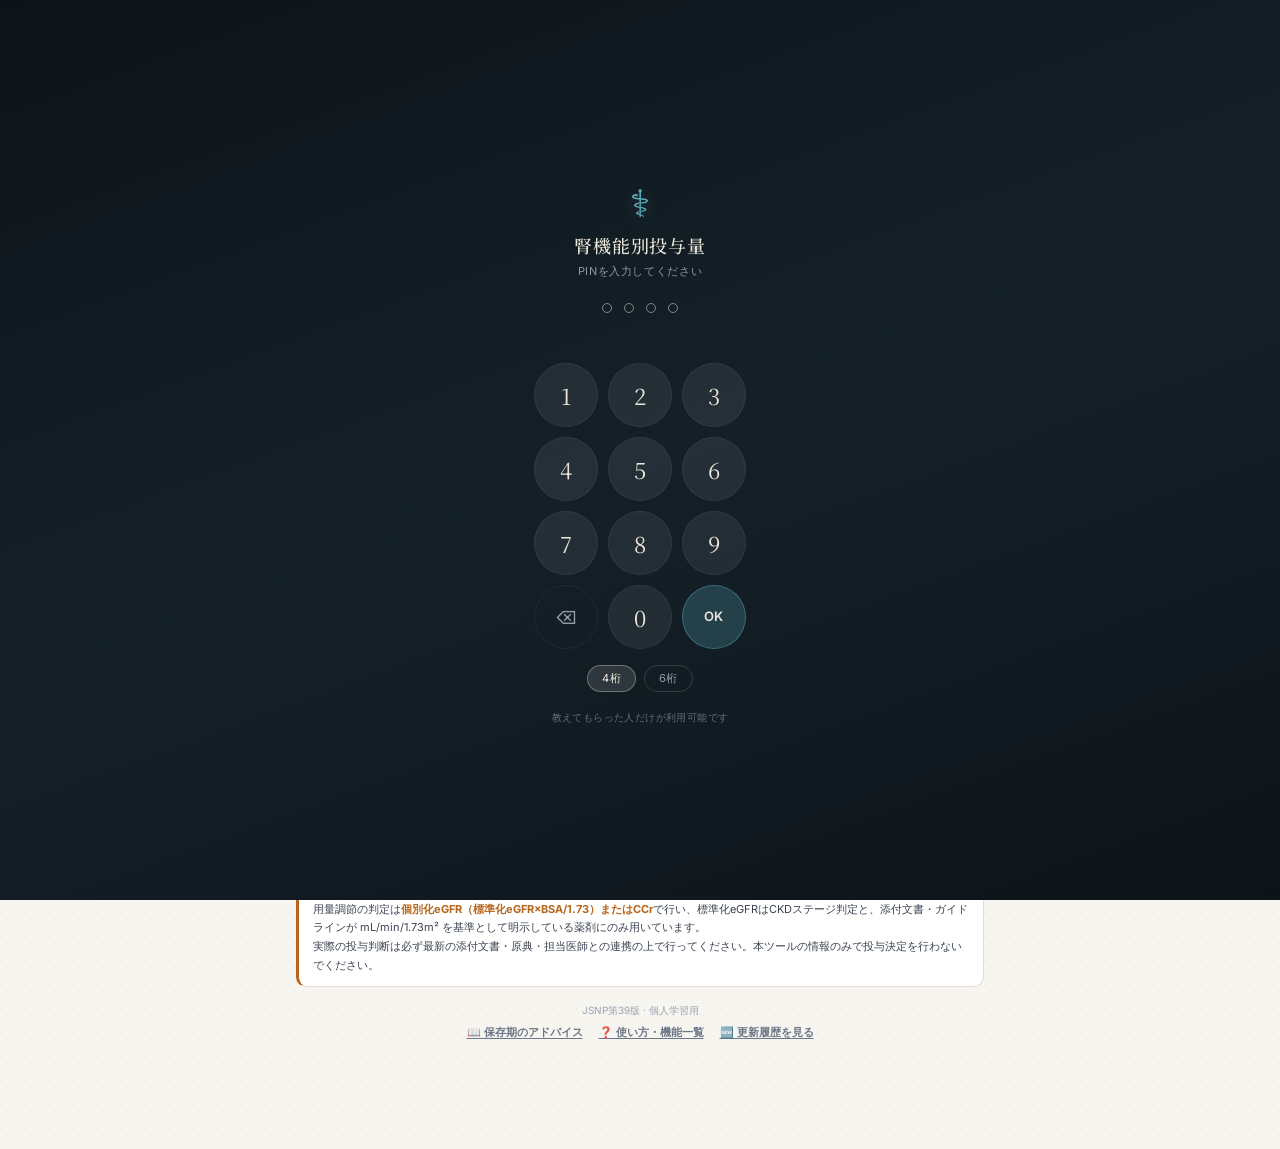
==== commit 941bda37: "Add files via upload" ====
--- a/index.html
+++ b/index.html
@@ -3581,6 +3581,36 @@
 .guide-cl-item.is-done .guide-cl-txt { opacity: .6; text-decoration: line-through; }
 .guide-cl-txt b { display: block; color: var(--ink); font-size: 13px; }
 
+/* 保存期のアドバイス — 入口 */
+.tool-btn-pill {
+  width: auto; height: 30px; border-radius: 99px;
+  padding: 0 11px 0 9px; gap: 5px;
+  font-size: 11.5px; font-weight: 600; color: var(--brand);
+  border-color: var(--brand-soft); background: var(--brand-tint);
+  white-space: nowrap;
+}
+.tool-btn-pill:hover { background: var(--brand-soft); border-color: var(--brand); color: var(--brand); }
+.guide-banner {
+  display: flex; align-items: center; gap: 12px; width: 100%;
+  margin: 18px 0 6px; padding: 14px 14px 14px 16px;
+  background: var(--brand-tint); border: 1px solid var(--brand-soft);
+  border-left: 4px solid var(--brand);
+  border-radius: var(--r-lg); cursor: pointer; text-align: left;
+  color: var(--ink); font: inherit;
+  transition: background .15s var(--ease), transform .15s var(--ease);
+}
+.guide-banner:hover { background: var(--brand-soft); }
+.guide-banner:active { transform: scale(.995); }
+.guide-banner-icon { font-size: 24px; flex-shrink: 0; }
+.guide-banner-txt { flex: 1; min-width: 0; }
+.guide-banner-t { display: block; font-family: var(--font-display); font-size: 15px; font-weight: 600; color: var(--brand); }
+.guide-banner-d { display: block; font-size: 12px; line-height: 1.55; color: var(--ink-2); margin-top: 2px; }
+.guide-banner-arrow { font-size: 22px; color: var(--brand); flex-shrink: 0; }
+@media (max-width: 400px) {
+  .app-header-inner { align-items: center; }
+  .tool-btn-pill span { display: inline; }
+}
+
 </style>
 </head>
 <body>
@@ -3638,8 +3668,8 @@
     <h1 class="app-title">腎機能別投与量</h1>
     <div class="header-tools">
       <span class="app-meta" id="app-meta">JSNP 第39版 · 2026</span>
-      <button class="tool-btn" id="guide-toggle" type="button"
-              aria-label="患者指導ガイド" title="患者指導ガイド（食事・生活・薬）">📖</button>
+      <button class="tool-btn tool-btn-pill" id="guide-toggle" type="button"
+              aria-label="保存期のアドバイス" title="保存期のアドバイス（食事・生活・薬）">📖<span>保存期のアドバイス</span></button>
       <button class="tool-btn" id="help-toggle" type="button"
               aria-label="使い方" title="使い方・機能一覧">？</button>
       <button class="tool-btn" id="usage-toggle" type="button"
@@ -3926,6 +3956,16 @@
     </div>
   </section>
 
+  <!-- ============ 保存期のアドバイス（読み物への入口） ============ -->
+  <button type="button" class="guide-banner" id="guide-banner">
+    <span class="guide-banner-icon" aria-hidden="true">📖</span>
+    <span class="guide-banner-txt">
+      <span class="guide-banner-t">保存期のアドバイス</span>
+      <span class="guide-banner-d">食事・生活・市販薬・シックデイ。薬剤師から患者さんに伝えられることをまとめた読み物です。</span>
+    </span>
+    <span class="guide-banner-arrow" aria-hidden="true">›</span>
+  </button>
+
   <!-- ============ 免責 ============ -->
   <div class="disclaimer">
     <strong>⚠️ 注意:</strong> 本ツールは <strong>JSNP腎機能別薬剤投与量の目安 第39版（2026年改訂）</strong> と <strong>白鷺病院「透析患者に対する投薬ガイドライン」13th Edition</strong> に基づく個人学習・参照用途のみです。両者で記載が異なる場合は用量欄に併記しています。<br>
@@ -3936,7 +3976,7 @@
   <footer class="app-footer">
     <p id="app-footer-version">JSNP第39版 · 個人学習用</p>
     <div class="footer-links">
-      <button type="button" class="footer-changelog" id="footer-guide">📖 患者指導ガイド</button>
+      <button type="button" class="footer-changelog" id="footer-guide">📖 保存期のアドバイス</button>
       <button type="button" class="footer-changelog" id="footer-help">❓ 使い方・機能一覧</button>
       <button type="button" class="footer-changelog" id="footer-changelog">🆕 更新履歴を見る</button>
     </div>
@@ -11278,7 +11318,7 @@
 // =============================================
 const APP_VERSION = {
   // アプリのコードバージョン (semver)
-  app: '1.18.0',
+  app: '1.18.2',
   // 薬剤データの根拠
   source: 'JSNP第39版',
   sourceYear: 2026,
@@ -11317,6 +11357,22 @@
   fix:  { icon: '🔧', label: '修正' },
 };
 const CHANGELOG = [
+  {
+    v: '1.18.2',
+    date: '2026-10-20',
+    title: '「保存期のアドバイス」の入口を分かりやすく',
+    items: [
+      { type: 'ui', text: '読み物の名前を<b>「保存期のアドバイス」</b>にしました。ヘッダーのボタンに名前を表示し、画面の下（薬効群の下）にも説明つきの入口を置いています。' },
+    ],
+  },
+  {
+    v: '1.18.1',
+    date: '2026-10-20',
+    title: 'ホーム画面アプリの更新が10分遅れる問題を修正',
+    items: [
+      { type: 'fix', text: 'GitHub Pagesが返す10分間のHTTPキャッシュを、Service Workerが素通りして常に最新を取りに行くようにしました。これまで<b>Safariでは新しいのにホーム画面のアプリだけ古いまま</b>、という状態が起きていました。この版以降は差し替え直後に反映されます。' },
+    ],
+  },
   {
     v: '1.18.0',
     date: '2026-10-20',
@@ -11773,7 +11829,7 @@
 //  sickday タブの rows には drugs（該当薬剤の判定ルール）を付けられる。
 // =============================================
 const GUIDE_META = {
-  eyebrow: '患者指導ガイド',
+  eyebrow: '保存期のアドバイス',
   title: '保存期CKDの食事・生活・薬',
   sub: '薬剤師から患者さんに伝えられること（2026年10月版）',
   sources: [
@@ -15847,7 +15903,7 @@
   });
 
   // 患者指導ガイド（読み物。監査とは独立）
-  ['guide-toggle', 'footer-guide'].forEach(id => {
+  ['guide-toggle', 'footer-guide', 'guide-banner'].forEach(id => {
     const el = document.getElementById(id);
     if (el) el.addEventListener('click', () => openGuide());
   });
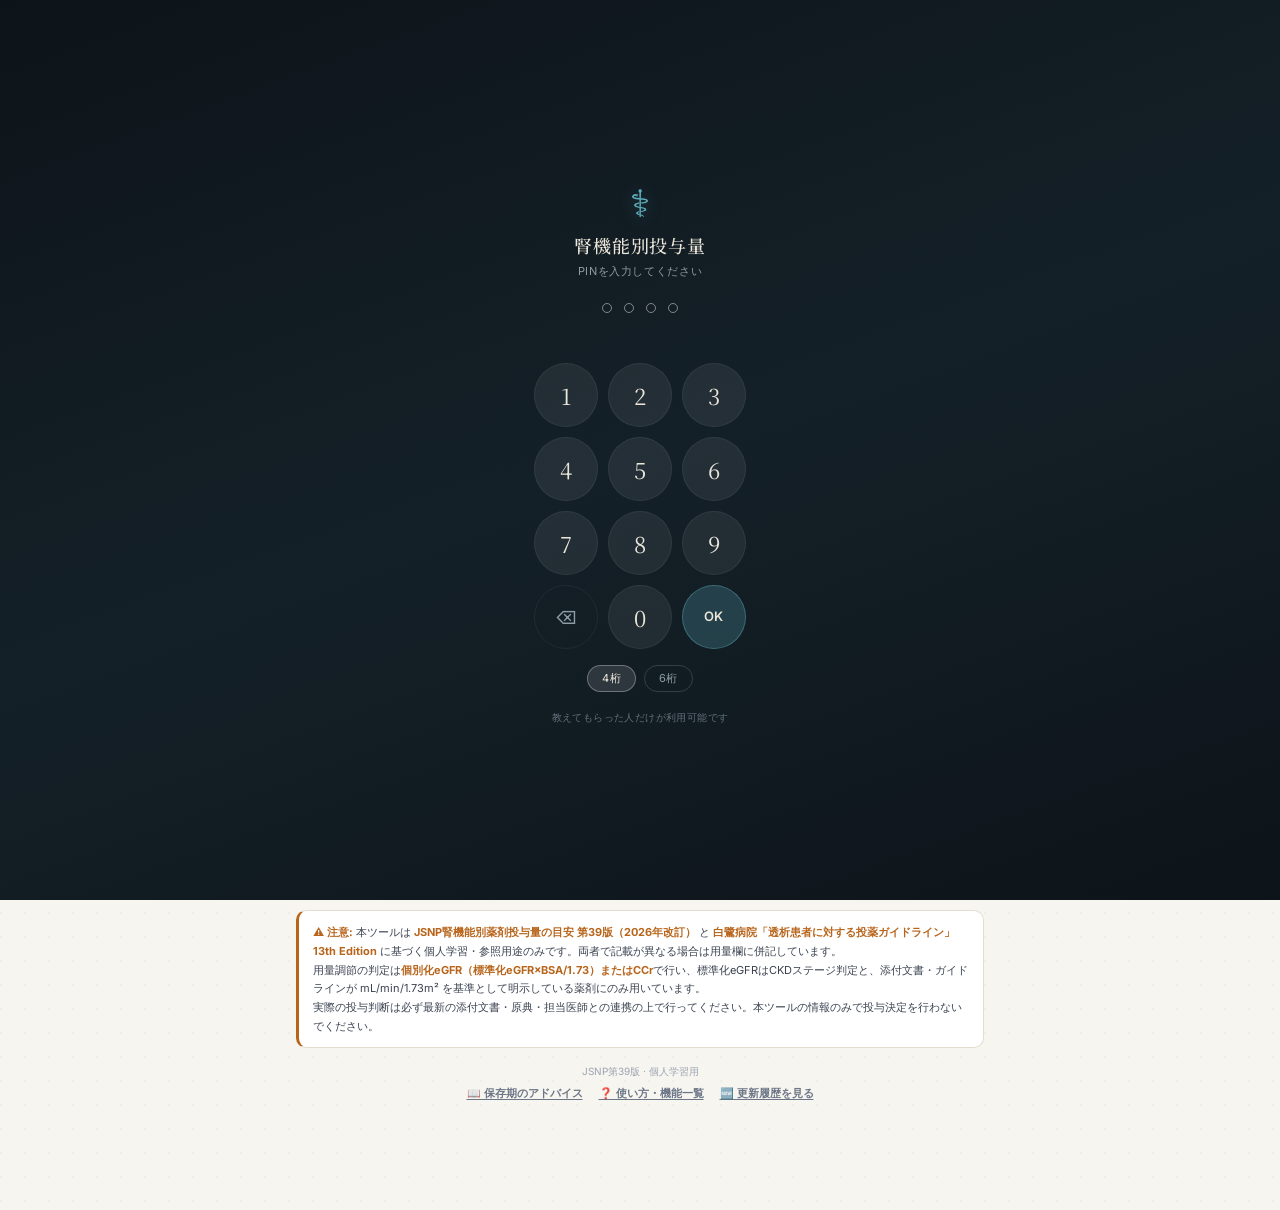
==== commit f2e8a040: "Add files via upload" ====
--- a/index.html
+++ b/index.html
@@ -3610,6 +3610,36 @@
   .app-header-inner { align-items: center; }
   .tool-btn-pill span { display: inline; }
 }
+
+/* 尿蛋白 セグメント */
+.seg-row { display: flex; gap: 4px; }
+.seg-btn {
+  flex: 1; padding: 7px 6px; font-size: 12px; font-weight: 500;
+  color: var(--ink-3); background: var(--bg-elev);
+  border: 1px solid var(--rule-2); border-radius: var(--r);
+  transition: all .15s var(--ease); cursor: pointer;
+}
+.seg-btn[aria-checked="true"] { background: var(--ink); border-color: var(--ink); color: var(--bg-elev); font-weight: 600; }
+
+/* CGA分類の注記 */
+.cga-note {
+  margin-top: 8px; padding: 7px 10px; font-size: 11px; line-height: 1.6;
+  background: var(--bg-sunken); border-radius: var(--r-sm); color: var(--ink-2);
+}
+.cga-note[hidden] { display: none; }
+.cga-head { font-weight: 700; color: var(--ink); margin-right: 6px; }
+.cga-risk {
+  display: inline-block; padding: 1px 8px; border-radius: 99px;
+  font-size: 10.5px; font-weight: 700; margin-right: 6px; vertical-align: 1px;
+}
+.cga-risk--ok   { background: var(--ok-bg);   color: var(--ok);   border: 1px solid var(--ok-rule); }
+.cga-risk--cau  { background: var(--cau-bg);  color: var(--cau);  border: 1px solid var(--cau-rule); }
+.cga-risk--war  { background: var(--war-bg);  color: var(--war);  border: 1px solid var(--war-rule); }
+.cga-risk--proh { background: var(--proh-bg); color: var(--proh); border: 1px solid var(--proh-rule); }
+.cga-risk--none { background: var(--bg-elev); color: var(--ink-3); border: 1px dashed var(--rule-2); }
+.cga-tag { display: inline-block; font-size: 10.5px; font-weight: 600; color: var(--brand); margin-right: 6px; }
+.cga-txt { display: block; margin-top: 3px; }
+.result-note:empty { display: none !important; }
 
 </style>
 </head>
@@ -3744,6 +3774,14 @@
               <option value="pd">PD</option>
             </select>
           </div>
+          <div class="field field--span2">
+            <span class="field-label">尿蛋白</span>
+            <div class="seg-row" role="radiogroup" aria-label="尿蛋白" data-proteinuria-group="calc">
+              <button type="button" class="seg-btn" data-proteinuria="pos" role="radio" aria-checked="false">あり</button>
+              <button type="button" class="seg-btn" data-proteinuria="neg" role="radio" aria-checked="false">なし</button>
+              <button type="button" class="seg-btn" data-proteinuria="unknown" role="radio" aria-checked="true">不明</button>
+            </div>
+          </div>
         </div>
 
         <span class="field-error" id="err-bmi" style="display:block;text-align:center;margin-top:6px"></span>
@@ -3793,6 +3831,7 @@
               <div class="result-stage" id="ccr-stage" hidden>—</div>
             </div>
           </div>
+          <div class="cga-note" id="cga-note" hidden></div>
           <div class="result-note" id="ibw-note" style="display:block"></div>
         </div>
       </div>
@@ -3833,6 +3872,14 @@
               <option value="pd">PD</option>
             </select>
           </div>
+          <div class="field field--span2">
+            <span class="field-label">尿蛋白</span>
+            <div class="seg-row" role="radiogroup" aria-label="尿蛋白" data-proteinuria-group="direct">
+              <button type="button" class="seg-btn" data-proteinuria="pos" role="radio" aria-checked="false">あり</button>
+              <button type="button" class="seg-btn" data-proteinuria="neg" role="radio" aria-checked="false">なし</button>
+              <button type="button" class="seg-btn" data-proteinuria="unknown" role="radio" aria-checked="true">不明</button>
+            </div>
+          </div>
         </div>
         <button class="reset-btn" id="direct-reset" type="button">↻ 入力値をリセット</button>
 
@@ -3854,6 +3901,7 @@
               <div class="result-stage" id="din-ccr-stage" hidden>—</div>
             </div>
           </div>
+          <div class="cga-note" id="din-cga-note" hidden></div>
         </div>
       </div>
     </div>
@@ -11318,7 +11366,7 @@
 // =============================================
 const APP_VERSION = {
   // アプリのコードバージョン (semver)
-  app: '1.18.2',
+  app: '1.19.0',
   // 薬剤データの根拠
   source: 'JSNP第39版',
   sourceYear: 2026,
@@ -11357,6 +11405,17 @@
   fix:  { icon: '🔧', label: '修正' },
 };
 const CHANGELOG = [
+  {
+    v: '1.19.0',
+    date: '2026-10-20',
+    title: '尿蛋白の入力とCGA分類（G区分×A区分）',
+    items: [
+      { type: 'feat', text: '腎機能入力に<b>「尿蛋白」あり／なし／不明</b>の3択を追加しました（両方の入力タブで共通）。初期値は「不明」です。' },
+      { type: 'feat', text: 'ステージ表示が<b>CGA分類</b>になります。G区分（eGFR）にA区分を添え、<b>KDIGOのヒートマップに沿って低・中等度・高・最高の4段階のリスク</b>を色で示します。尿蛋白は定性しか分からない前提なので、「あり」は<b>A2以上</b>として扱い（2+以上ならA3相当）、A2とA3は区別しません。' },
+      { type: 'data', text: '<b>eGFR60以上は、蛋白尿の有無でCKDに該当するかが変わります。</b>G1・G2で尿蛋白なしなら「CKD非該当の可能性」と表示し、不明なら尿蛋白の確認を促します。G3以上は蛋白尿の有無でリスク区分と降圧目標の進め方（2026年ステートメントのA1は慎重・140/90中間目標）が変わるので、その旨を注記します。' },
+      { type: 'data', text: '用量判定そのものは従来どおりeGFR／CCrだけで行います。尿蛋白はステージ・リスク表示と要約文にのみ反映されます。' },
+    ],
+  },
   {
     v: '1.18.2',
     date: '2026-10-20',
@@ -12423,6 +12482,50 @@
 }
 
 /**
+ * CGA分類（KDIGO / CKD診療ガイド2024）
+ * G区分 × 蛋白尿区分からリスク層と注記を返す。
+ * 尿蛋白は定性（あり／なし／不明）しか分からない前提なので、
+ * 「あり」は A2以上 として扱う（2+以上ならA3相当）。
+ * @param {string|null} gStage  'G1'..'G5'
+ * @param {string} proteinuria 'pos'|'neg'|'unknown'
+ */
+function getCGA(gStage, proteinuria = 'unknown') {
+  if (!gStage) return null;
+  const a = proteinuria === 'pos' ? 'A2+' : proteinuria === 'neg' ? 'A1' : null;
+  const aLabel = a === 'A2+' ? 'A2以上' : a === 'A1' ? 'A1' : 'A?';
+  const gi = ['G1', 'G2', 'G3a', 'G3b', 'G4', 'G5'].indexOf(gStage);
+
+  // ヒートマップ: 0=低(緑) 1=中(黄) 2=高(橙) 3=最高(赤)
+  let risk = null;
+  if (a === 'A1')  risk = [0, 0, 1, 2, 3, 3][gi];
+  if (a === 'A2+') risk = [1, 1, 2, 3, 3, 3][gi];
+  const RISK = [
+    { key: 'low',  label: '低リスク',  color: 'ok' },
+    { key: 'mod',  label: '中等度リスク', color: 'cau' },
+    { key: 'high', label: '高リスク',  color: 'war' },
+    { key: 'vhigh', label: '最高リスク', color: 'proh' },
+  ];
+
+  let note = '';
+  let isCKD = null; // true/false/null(不明)
+  if (gi <= 1) {
+    if (a === 'A1') { isCKD = false; note = 'eGFR60以上で蛋白尿なし。他の腎障害所見（画像・病理・血尿など）がなければCKDの定義には該当しません'; }
+    else if (a === 'A2+') { isCKD = true; note = 'eGFRは保たれていますが、蛋白尿が3か月以上持続していればCKDに該当します'; }
+    else { note = 'eGFR60以上は、蛋白尿の有無でCKDに該当するかが変わります。尿蛋白の結果を確認してください'; }
+  } else {
+    isCKD = true;
+    if (!a) note = '蛋白尿の有無でリスク区分と降圧目標の進め方が変わります。尿蛋白の結果を確認してください';
+    else if (a === 'A2+') note = '蛋白尿ありは腎機能悪化・心血管イベントのリスクが高く、RAS阻害薬・SGLT2阻害薬の適応を考える区分です';
+  }
+  return {
+    g: gStage, a, aLabel,
+    label: `${gStage}${a ? ' ' + aLabel : ''}`,
+    risk: risk === null ? null : RISK[risk],
+    isCKD, note,
+  };
+}
+
+/**
  * 統合計算: 入力値からeGFR/CCr両方を算出
  * @param {Object} input
  * @returns {Object} { eGFR, ccr, indGFR, ibwUsed, errors }
@@ -12692,6 +12795,7 @@
     egfrDirect: null, ccrDirect: null,
     heightDirect: null, weightDirect: null,
     bwStrategy: 'auto',
+    proteinuria: 'unknown',   // 'pos'|'neg'|'unknown' 尿蛋白
   },
   // 計算結果（renal-calc.jsの返り値そのまま）
   renal: {
@@ -14594,17 +14698,18 @@
 function recompute() {
   const s = getState();
   if (s.mode === 'calc') {
-    const { age, height, weight, scr, sex, dialysis, bwStrategy } = s.inputs;
+    const { age, height, weight, scr, sex, dialysis, bwStrategy, proteinuria } = s.inputs;
     const renal = calcRenalFunction({
       age, height, weight, scr, sex,
       formula: s.formula,
       dialysis,
       bwStrategy: bwStrategy || 'auto',
     });
+    renal.proteinuria = proteinuria || 'unknown';
     setRenal(renal);
   } else {
     // direct mode
-    const { egfrDirect, ccrDirect, heightDirect, weightDirect, dialysis } = s.inputs;
+    const { egfrDirect, ccrDirect, heightDirect, weightDirect, dialysis, proteinuria } = s.inputs;
     const isDial = dialysis !== 'no';
     // 入力されたeGFRは検査値＝標準化値。身長・体重があれば個別化eGFRへ換算
     const ind = (!isDial && egfrDirect !== null)
@@ -14619,8 +14724,49 @@
       formula: 'direct',
       ibwUsed: false, ibwValue: null,
       errors: [],
+      proteinuria: proteinuria || 'unknown',
     });
   }
+}
+
+// =============================================
+// 尿蛋白（あり／なし／不明）— 両タブで共有
+// =============================================
+function setupProteinuria() {
+  document.querySelectorAll('[data-proteinuria]').forEach(btn => {
+    btn.addEventListener('click', () => {
+      const v = btn.dataset.proteinuria;
+      patchInputs({ proteinuria: v });
+      syncProteinuriaButtons(v);
+      recompute();
+    });
+  });
+}
+function syncProteinuriaButtons(v) {
+  document.querySelectorAll('[data-proteinuria]').forEach(b =>
+    b.setAttribute('aria-checked', b.dataset.proteinuria === v));
+}
+
+/** G区分バッジ＋CGA注記を描く共通処理 */
+function renderStageWithCGA(stageElId, noteElId, gfrValue, renal) {
+  const stageEl = document.getElementById(stageElId);
+  const noteEl = document.getElementById(noteElId);
+  const g = getStage(gfrValue);
+  const cga = getCGA(g, renal.proteinuria);
+  if (!cga) {
+    if (stageEl) stageEl.textContent = '未計算';
+    if (noteEl) noteEl.hidden = true;
+    return;
+  }
+  if (stageEl) stageEl.textContent = `CKD ${cga.label}`;
+  if (!noteEl) return;
+  const risk = cga.risk
+    ? `<span class="cga-risk cga-risk--${cga.risk.color}">${cga.risk.label}</span>`
+    : `<span class="cga-risk cga-risk--none">リスク区分 未確定</span>`;
+  const ckd = cga.isCKD === false ? '<span class="cga-tag">CKD非該当の可能性</span>'
+            : cga.isCKD === true ? '' : '';
+  noteEl.innerHTML = `<span class="cga-head">CGA分類 ${escapeHtml(cga.label)}</span> ${risk} ${ckd}${cga.note ? `<span class="cga-txt">${escapeHtml(cga.note)}</span>` : ''}`;
+  noteEl.hidden = false;
 }
 
 // =============================================
@@ -14688,9 +14834,10 @@
     });
     document.getElementById('in-sex').value = 'male';
     document.getElementById('in-dialysis').value = 'no';
+    syncProteinuriaButtons('unknown');
     patchInputs({
       age: null, height: null, weight: null, scr: null,
-      sex: 'male', dialysis: 'no',
+      sex: 'male', dialysis: 'no', proteinuria: 'unknown',
     });
     recompute();
     toast('入力値をリセットしました');
@@ -14721,9 +14868,10 @@
       document.getElementById(id).value = '';
     });
     document.getElementById('din-dialysis').value = 'no';
+    syncProteinuriaButtons('unknown');
     patchInputs({
       egfrDirect: null, ccrDirect: null,
-      heightDirect: null, weightDirect: null, dialysis: 'no',
+      heightDirect: null, weightDirect: null, dialysis: 'no', proteinuria: 'unknown',
     });
     recompute();
     toast('入力値をリセットしました');
@@ -14777,7 +14925,7 @@
   // eGFR: 用量判定に使うのは個別化値なので、そちらを主役にする
   if (renal.eGFR !== null) {
     document.getElementById('egfr-formula').textContent = `(${renal.formula === 'mdrd' ? 'MDRD' : 'CKD-EPI 2021'})`;
-    document.getElementById('egfr-stage').textContent = `CKD ${getStage(renal.eGFR)}`;
+    renderStageWithCGA('egfr-stage', 'cga-note', renal.eGFR, renal);
     if (renal.indGFR !== null) {
       document.getElementById('egfr-val').textContent = renal.indGFR;
       document.getElementById('egfr-unit').textContent = 'mL/min（個別化・判定に使用）';
@@ -14794,6 +14942,7 @@
     document.getElementById('egfr-unit').textContent = 'mL/min';
     document.getElementById('egfr-stage').textContent = '未計算';
     document.getElementById('egfr-individualized').innerHTML = '';
+    const cn = document.getElementById('cga-note'); if (cn) cn.hidden = true;
   }
 
   // CCr
@@ -14837,7 +14986,7 @@
 
   // 入力eGFRは標準化値。個別化に換算できたらそちらを主役に
   if (renal.eGFR !== null) {
-    document.getElementById('din-egfr-stage').textContent = `CKD ${getStage(renal.eGFR)}`;
+    renderStageWithCGA('din-egfr-stage', 'din-cga-note', renal.eGFR, renal);
     if (renal.indGFR !== null) {
       document.getElementById('din-egfr-val').textContent = renal.indGFR;
       document.getElementById('din-egfr-unit').textContent = 'mL/min（個別化・判定に使用）';
@@ -14854,6 +15003,7 @@
     document.getElementById('din-egfr-unit').textContent = 'mL/min';
     document.getElementById('din-egfr-individualized').innerHTML = '';
     document.getElementById('din-egfr-stage').textContent = '未入力';
+    const dn = document.getElementById('din-cga-note'); if (dn) dn.hidden = true;
   }
 
   document.getElementById('din-ccr-val').textContent =
@@ -14883,7 +15033,8 @@
   if (lbl) lbl.textContent = renal.indGFR !== null ? 'eGFR個別化' : 'eGFR標準化';
   const refVal = renal.eGFR ?? renal.ccr;
   const stageEl = document.getElementById('sb-stage');
-  stageEl.textContent = `CKD ${getStage(refVal)}`;
+  const cga = getCGA(getStage(refVal), renal.proteinuria);
+  stageEl.textContent = `CKD ${cga ? cga.label : getStage(refVal)}`;
   stageEl.hidden = false;
 }
 
@@ -15144,7 +15295,7 @@
     }
     if (renal.ccr !== null)  parts.push(`CCr ${renal.ccr}`);
     const stage = (renal.eGFR ?? renal.ccr) !== null && (renal.eGFR ?? renal.ccr) !== undefined
-      ? `（CKD ${getStage(renal.eGFR ?? renal.ccr)}）` : '';
+      ? `（CKD ${(getCGA(getStage(renal.eGFR ?? renal.ccr), renal.proteinuria) || {}).label || getStage(renal.eGFR ?? renal.ccr)}）` : '';
     lines.push(`【腎機能】${parts.join(' / ') || '未入力'}${stage}`);
   }
 
@@ -15917,6 +16068,7 @@
   initModal();
   setupInputTabs();
   setupCalcInputs();
+  setupProteinuria();
   setupDirectInputs();
   setupSearch();
   setupEventDelegation();
